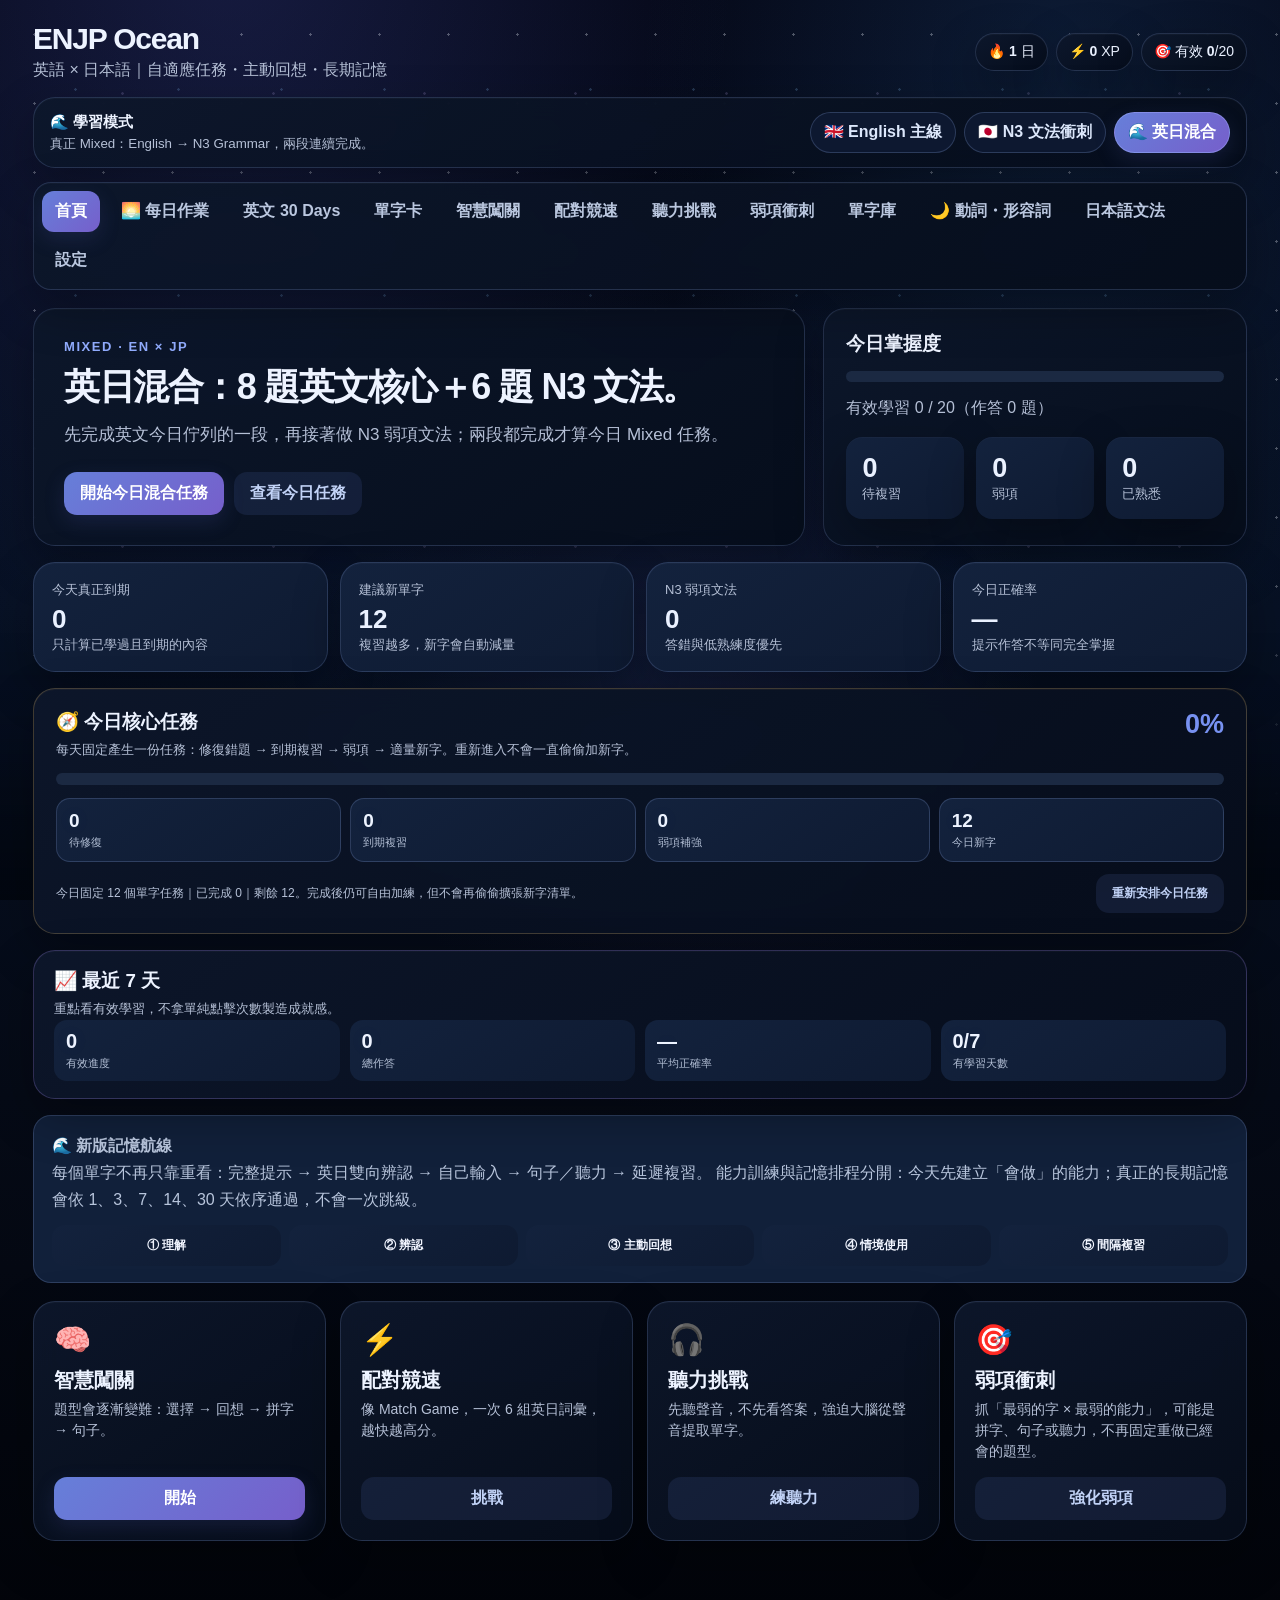
==== index.html @ a71c1445 "Verify all 240 conjugation paradigms and fix irregular readings" ====
<!DOCTYPE html>
<html lang="zh-Hant">
<head>
<meta charset="UTF-8">
<meta name="viewport" content="width=device-width,initial-scale=1">
<title>ENJP Ocean Web — Daily English × Japanese Learning</title>
<style>
:root{
  --bg:#f4f7fb;--panel:#fff;--ink:#182033;--muted:#6d7585;--line:#e5e9f1;
  --blue:#3659e3;--blue2:#eef2ff;--green:#15845f;--green2:#eaf8f2;
  --amber:#a66500;--amber2:#fff4dc;--red:#c13f55;--red2:#fff0f2;--violet:#7650d6;
  --shadow:0 18px 55px rgba(31,45,75,.08)
}
*{box-sizing:border-box}
body{margin:0;background:var(--bg);color:var(--ink);font-family:-apple-system,BlinkMacSystemFont,"Segoe UI","Noto Sans TC","Noto Sans JP",sans-serif}
button,input,select{font:inherit}
button{cursor:pointer}
#app{max-width:1250px;margin:auto;padding:22px 18px 70px}
.top{display:flex;justify-content:space-between;gap:18px;align-items:center;margin-bottom:16px}
.brand h1{margin:0;font-size:30px;letter-spacing:-.04em}
.brand p{margin:4px 0 0;color:var(--muted)}
.topstats{display:flex;gap:8px;flex-wrap:wrap}
.statpill{background:#fff;border:1px solid var(--line);border-radius:999px;padding:9px 12px;font-size:14px}
.nav{display:flex;gap:8px;flex-wrap:wrap;padding:8px;background:#fff;border:1px solid var(--line);border-radius:18px;box-shadow:var(--shadow);position:sticky;top:8px;z-index:20}
.nav button{border:0;background:transparent;border-radius:12px;padding:10px 13px;color:#465066;font-weight:650}
.nav button.active{background:var(--blue);color:#fff}
.screen{display:none;margin-top:18px}.screen.active{display:block}
.grid{display:grid;grid-template-columns:1.55fr .85fr;gap:18px}
.panel{background:var(--panel);border:1px solid var(--line);border-radius:22px;box-shadow:var(--shadow)}
.hero{padding:30px;background:linear-gradient(135deg,#ffffff 0%,#f6f8ff 100%)}
.eyebrow{font-size:13px;font-weight:800;letter-spacing:.12em;color:var(--blue);text-transform:uppercase}
.hero h2{font-size:36px;letter-spacing:-.04em;margin:9px 0 9px}
.hero p{font-size:17px;color:var(--muted);line-height:1.7;margin:0 0 22px}
.actions{display:flex;gap:10px;flex-wrap:wrap}
.btn{border:0;border-radius:13px;padding:11px 16px;font-weight:700}
.primary{background:var(--blue);color:#fff}.soft{background:var(--blue2);color:#3245a7}
.good{background:var(--green2);color:var(--green)}.warn{background:var(--amber2);color:var(--amber)}.danger{background:var(--red2);color:var(--red)}
.side{padding:22px}
.side h3{margin:0 0 14px}
.bar{height:11px;background:#edf0f5;border-radius:99px;overflow:hidden}.bar i{display:block;height:100%;background:var(--blue);width:0}
.kpis{display:grid;grid-template-columns:repeat(3,1fr);gap:12px;margin-top:18px}
.kpi{padding:16px;background:#f8f9fc;border-radius:16px}.kpi strong{display:block;font-size:27px}.kpi span{color:var(--muted);font-size:13px}
.modegrid{display:grid;grid-template-columns:repeat(4,1fr);gap:14px;margin-top:18px}
.mode{padding:20px;min-height:180px;display:flex;flex-direction:column;justify-content:space-between}
.mode .icon{font-size:30px}.mode h3{margin:10px 0 5px;font-size:20px}.mode p{color:var(--muted);line-height:1.5;margin:0;font-size:14px}
.mode button{margin-top:15px;width:100%}
.studyHead{display:flex;justify-content:space-between;gap:12px;align-items:center;margin-bottom:12px;flex-wrap:wrap}
.studyHead h2{margin:0}
.card{padding:30px}
.wordTop{display:grid;grid-template-columns:1fr 1fr;gap:18px}
.wordBox{padding:22px;border:1px solid var(--line);border-radius:18px;background:#fbfcff}
.wordEn{font-size:46px;font-weight:850;letter-spacing:-.04em}.pos{font-size:16px;color:var(--muted);margin-top:4px}
.wordJp{font-size:38px;font-weight:760;line-height:1.75}ruby rt{font-size:.43em;font-weight:550;color:#6a7488}
.cnMeaning{font-size:20px;color:#536077;margin-top:8px}
.example{margin-top:20px;padding-top:20px;border-top:1px solid var(--line)}
.exlabel{font-size:12px;color:var(--muted);font-weight:800;letter-spacing:.08em;margin-bottom:7px}
.exen{font-size:23px;font-weight:720;line-height:1.55}.exjp{font-size:22px;line-height:2;margin-top:8px}.excn{font-size:18px;color:#59667b;margin-top:8px;line-height:1.65}
.audioRow,.cardActions{display:flex;gap:9px;flex-wrap:wrap;margin-top:18px}
.progressRow{display:flex;gap:7px;align-items:center}.dot{width:10px;height:10px;border-radius:50%;background:#d9deea}.dot.on{background:var(--blue)}
.game{padding:30px;max-width:850px;margin:auto}
.gameTop{display:flex;justify-content:space-between;align-items:center;gap:12px;flex-wrap:wrap}
.badge{padding:7px 10px;border-radius:999px;background:var(--blue2);color:#394aa7;font-size:13px;font-weight:800}
.combo{font-weight:800;color:var(--violet)}
.prompt{font-size:40px;font-weight:850;letter-spacing:-.03em;margin:32px 0 10px;line-height:1.4}
.hint{color:var(--muted);margin-bottom:20px}
.options{display:grid;grid-template-columns:1fr 1fr;gap:12px}
.option{border:1px solid var(--line);background:#fff;border-radius:15px;padding:16px;text-align:left;min-height:65px;font-size:18px}
.option:hover{border-color:#aeb9e9}.option.correct{background:var(--green2);border-color:#9bd9c5;color:#0b6f4e}.option.wrong{background:var(--red2);border-color:#efbac3;color:#9d2840}
.feedback{margin-top:18px;padding:18px;border-radius:16px;background:#f7f9fc;min-height:78px;line-height:1.6}
.feedback.ok{background:var(--green2)}.feedback.bad{background:var(--red2)}
.typebox{width:100%;border:1px solid var(--line);border-radius:14px;padding:14px 16px;font-size:19px;outline:none}
.typebox:focus{border-color:#92a4ee;box-shadow:0 0 0 3px #edf0ff}
.matchWrap{padding:26px}
.matchStats{display:flex;justify-content:space-between;gap:10px;align-items:center;margin-bottom:18px;flex-wrap:wrap}
.matchGrid{display:grid;grid-template-columns:1fr 1fr;gap:12px}
.tile{min-height:70px;border:1px solid var(--line);background:#fff;border-radius:15px;padding:12px;font-size:18px;display:flex;align-items:center;justify-content:center;text-align:center}
.tile.selected{border-color:var(--blue);background:var(--blue2)}.tile.done{visibility:hidden}
.libraryTools{display:flex;gap:10px;margin-bottom:12px;flex-wrap:wrap}.libraryTools input{flex:1;min-width:240px;border:1px solid var(--line);border-radius:13px;padding:11px 14px}
.wordList{display:grid;gap:10px}
.row{padding:20px 22px;display:grid;grid-template-columns:1.05fr 1.15fr .85fr 170px;gap:16px;align-items:center}
.row .e{font-size:24px;font-weight:800}.row .j{font-size:23px;line-height:1.7;font-weight:650}.row .c{font-size:18px;color:var(--muted)}.row .lv{font-size:13px;color:var(--muted)}
.levelDots{display:flex;gap:4px;margin-top:6px}.levelDots i{width:15px;height:6px;border-radius:99px;background:#e2e6ee}.levelDots i.on{background:var(--blue)}
.settings{padding:26px;max-width:720px}.settingRow{display:flex;justify-content:space-between;gap:18px;align-items:center;padding:17px 0;border-bottom:1px solid var(--line)}.settingRow:last-child{border:0}
.settingRow label{font-weight:750}.settingRow small{display:block;color:var(--muted);margin-top:3px}select{padding:9px 12px;border:1px solid var(--line);border-radius:11px;background:white}
.toast{position:fixed;right:20px;bottom:20px;background:#20283a;color:white;padding:12px 15px;border-radius:12px;opacity:0;transform:translateY(8px);pointer-events:none;transition:.2s;z-index:50}.toast.show{opacity:1;transform:translateY(0)}
@media(max-width:1050px){.modegrid{grid-template-columns:1fr 1fr}}@media(max-width:900px){.grid,.wordTop{grid-template-columns:1fr}.row{grid-template-columns:1fr 1fr}}
@media(max-width:600px){#app{padding:14px 12px 50px}.top{align-items:flex-start;flex-direction:column}.modegrid,.options,.matchGrid{grid-template-columns:1fr}.wordEn{font-size:38px}.wordJp{font-size:31px}.prompt{font-size:31px}.row{grid-template-columns:1fr}.nav{top:4px}}
</style>

<style id="ocean-v6-theme">
:root{--ocean-deep:#0d5b78;--ocean:#258ca7;--ocean-soft:#dff5f8;--foam:#f8fdfe;--ocean-ink:#12394b}
body{color:var(--ocean-ink)!important;background:
radial-gradient(circle at 15% 5%,rgba(255,255,255,.95),transparent 28%),
linear-gradient(180deg,#d9f3f8 0%,#f9fdfe 45%,#e6f5f8 100%)!important;min-height:100vh}
body:before{content:"";position:fixed;z-index:-1;left:-10%;right:-10%;bottom:-110px;height:260px;border-radius:50% 50% 0 0;background:rgba(46,145,171,.12);animation:oceanDrift 16s ease-in-out infinite alternate}
@keyframes oceanDrift{from{transform:translateX(-1.5%) scaleX(1)}to{transform:translateX(1.5%) scaleX(1.04)}}
.panel,.hero,.wordCard,.game{background:rgba(255,255,255,.78)!important;backdrop-filter:blur(14px);border-color:rgba(25,104,132,.14)!important;box-shadow:0 16px 44px rgba(13,91,120,.08)!important}
.btn.primary,nav button.active{background:var(--ocean-deep)!important}
.btn.soft{background:rgba(236,249,251,.92)!important}
ruby rt{color:#397b90!important}
.ocean-note{margin:16px 0;padding:16px 18px;border-radius:18px;background:rgba(229,247,250,.9);border:1px solid rgba(30,119,146,.12);line-height:1.7}
.memory-path{display:grid;grid-template-columns:repeat(5,1fr);gap:8px;margin-top:12px}
.memory-path div{padding:10px 7px;border-radius:13px;background:#edf9fb;text-align:center;font-size:12px;font-weight:750}
@media(max-width:700px){.memory-path{grid-template-columns:1fr 1fr}.memory-path div:last-child{grid-column:1/-1}}
</style>

<style id="v7-spacing-fixes">
#grammarCards .panel{padding:28px 30px!important}
#grammarCards .panel h2{margin-top:12px!important}
#grammarCards .panel p{margin-top:12px!important;margin-bottom:12px!important}
.grammar-chunks{margin-top:16px;padding:16px 18px;border-radius:16px;background:rgba(232,248,251,.82);border:1px solid rgba(31,126,151,.12)}
.grammar-chunks-title{font-weight:800;margin-bottom:10px}
.grammar-chunk{padding:9px 0;border-bottom:1px dashed rgba(31,126,151,.16);line-height:1.7}
.grammar-chunk:last-child{border-bottom:0}
.grammar-chunk .jpchunk{font-size:18px;font-weight:700}
.grammar-chunk .enchunk{font-size:15px;color:var(--muted);margin-top:2px}
@media(max-width:700px){#grammarCards .panel{padding:22px 18px!important}}
</style>

<style id="v9-phrase-display">
.phrase-panel{margin-top:20px;padding:18px 20px;border:1px solid rgba(31,126,151,.16);border-radius:18px;background:rgba(236,249,251,.92)}
.phrase-title{display:flex;align-items:center;justify-content:space-between;gap:10px;font-weight:850;font-size:18px;margin-bottom:10px}
.phrase-subtitle{font-size:12px;color:var(--muted);font-weight:650}
.phrase-item{display:grid;grid-template-columns:1.05fr 1.05fr .85fr auto;gap:12px;align-items:center;padding:11px 0;border-bottom:1px dashed rgba(31,126,151,.16)}
.phrase-item:last-child{border-bottom:0}
.phrase-en{font-size:18px;font-weight:800}
.phrase-jp{font-size:17px;line-height:1.7}
.phrase-cn{font-size:14px;color:var(--muted)}
.phrase-audio{border:1px solid var(--line);background:#fff;border-radius:11px;padding:8px 10px;cursor:pointer}
@media(max-width:720px){.phrase-item{grid-template-columns:1fr}.phrase-audio{justify-self:start}}
</style>

<style id="v12-japanese-readability">
/* Japanese readability: clearer glyphs + larger furigana */
body{
  font-family:-apple-system,BlinkMacSystemFont,"Segoe UI","Noto Sans TC",
              "Noto Sans JP","Yu Gothic UI","Yu Gothic","Hiragino Kaku Gothic ProN",
              "Meiryo",sans-serif !important;
}

/* Japanese text shown inside answer choices */
#listenOptions .option,
#drillOptions .option,
#focusOptions .option{
  font-family:"Noto Sans JP","Yu Gothic UI","Yu Gothic",
              "Hiragino Kaku Gothic ProN","Meiryo",sans-serif;
  font-size:21px !important;
  line-height:1.85 !important;
  font-weight:650;
  letter-spacing:.01em;
  padding:19px 20px !important;
}

/* Furigana: intentionally larger and darker for mobile readability */
#listenOptions ruby rt,
#drillOptions ruby rt,
#focusOptions ruby rt,
.wordJp ruby rt,
.jp ruby rt,
.jpchunk ruby rt,
.phrase-jp ruby rt{
  font-size:.62em !important;
  font-weight:700 !important;
  color:#3f7184 !important;
  letter-spacing:.02em;
}

/* Give ruby enough vertical breathing room */
#listenOptions ruby,
#drillOptions ruby,
#focusOptions ruby{
  ruby-position:over;
  line-height:2 !important;
}

/* Main Japanese answer/card text */
.wordJp,
.jp,
.jpchunk,
.phrase-jp{
  font-family:"Noto Sans JP","Yu Gothic UI","Yu Gothic",
              "Hiragino Kaku Gothic ProN","Meiryo",sans-serif !important;
  font-weight:650 !important;
}

/* Slightly larger listening controls for touch + readability */
#listen .prompt{
  font-size:34px !important;
}
#listen .game{
  padding:34px !important;
}

@media(max-width:700px){
  #listenOptions .option,
  #drillOptions .option,
  #focusOptions .option{
    font-size:20px !important;
    padding:18px 17px !important;
    line-height:1.9 !important;
  }
  #listenOptions ruby rt,
  #drillOptions ruby rt,
  #focusOptions ruby rt{
    font-size:.66em !important;
  }
  #listen .game{
    padding:24px 18px !important;
  }
}
</style>

<style id="v13-card-polish">
#grammar > .panel:first-child{
  padding:28px 30px !important;
}
#grammar > .panel:first-child h2{
  margin:12px 0 10px !important;
  line-height:1.35;
}
#grammar > .panel:first-child p{
  margin:0 !important;
  line-height:1.85 !important;
}
.phrase-audio-group{
  display:flex;
  gap:7px;
  justify-content:flex-end;
  align-items:center;
  flex-wrap:wrap;
}
.phrase-audio{
  min-width:68px;
  min-height:40px;
  font-weight:750;
}
@media(max-width:720px){
  #grammar > .panel:first-child{
    padding:22px 18px !important;
  }
  .phrase-audio-group{
    justify-content:flex-start;
  }
}
</style>

<style id="v14-chapters">
.chapter-grid{display:grid;grid-template-columns:repeat(2,1fr);gap:16px}
.chapter-card{position:relative;overflow:hidden}
.chapter-card.locked{opacity:.66}
.chapter-num{font-size:12px;font-weight:850;letter-spacing:.12em;color:var(--blue)}
.chapter-title{font-size:25px;font-weight:850;margin:7px 0}
.chapter-meta{color:var(--muted);font-size:14px;line-height:1.65}
.starline{font-size:24px;letter-spacing:2px;margin:14px 0 6px}
.chapter-progress{height:10px;background:#e7edf3;border-radius:99px;overflow:hidden}
.chapter-progress i{display:block;height:100%;background:var(--blue);width:0}
.chapter-actions{display:flex;gap:9px;flex-wrap:wrap;margin-top:16px}
.lock-label{display:inline-block;padding:6px 9px;border-radius:999px;background:#f0f2f6;color:#667085;font-size:12px;font-weight:800}
.clear-label{display:inline-block;padding:6px 9px;border-radius:999px;background:#e8f7f1;color:#147457;font-size:12px;font-weight:800}
.perfect-label{display:inline-block;padding:6px 9px;border-radius:999px;background:#fff3da;color:#8b5b00;font-size:12px;font-weight:800}
.star-guide{margin-top:16px;padding:15px 17px;border-radius:16px;background:rgba(237,249,251,.92);font-size:13px;color:var(--muted);line-height:1.8}
.final-shell{margin-top:18px;padding:28px}
.final-q{font-size:34px;font-weight:850;line-height:1.45;margin:25px 0 10px}
.final-options{display:grid;grid-template-columns:1fr 1fr;gap:10px}
.final-option{border:1px solid var(--line);background:white;border-radius:15px;padding:16px;text-align:left;font-size:18px;cursor:pointer}
.final-result{margin-top:15px;padding:15px;border-radius:15px;background:#f4f8fa;line-height:1.7}
@media(max-width:820px){.chapter-grid,.final-options{grid-template-columns:1fr}.final-shell{padding:22px 18px}.final-q{font-size:29px}}
</style>

<style id="v15-chapter-spacing-fix">
/* Chapter page: keep clear breathing room between border and text */
#chapters > .panel:first-child{
  padding: 28px 30px !important;
}
#chapters > .panel:first-child h2{
  margin: 12px 0 12px !important;
  line-height: 1.35 !important;
}
#chapters > .panel:first-child p{
  margin: 0 !important;
  line-height: 1.9 !important;
}
#chapters > .panel:first-child .star-guide{
  margin-top: 18px !important;
  padding: 16px 18px !important;
  line-height: 1.9 !important;
}

/* Chapter cards */
.chapter-card{
  padding: 24px 26px !important;
}
.chapter-title{
  line-height: 1.35 !important;
  margin: 10px 0 8px !important;
}
.chapter-meta{
  line-height: 1.75 !important;
}
.starline{
  margin: 18px 0 10px !important;
}
.chapter-actions{
  margin-top: 18px !important;
}

/* Buttons/labels in chapter cards */
.chapter-actions .btn,
.chapter-actions .lock-label,
.chapter-actions .clear-label,
.chapter-actions .perfect-label{
  margin-top: 2px;
}

/* Mobile */
@media (max-width: 720px){
  #chapters > .panel:first-child{
    padding: 22px 18px !important;
  }
  #chapters > .panel:first-child .star-guide{
    padding: 14px 14px !important;
  }
  .chapter-card{
    padding: 20px 18px !important;
  }
}
</style>

<style id="v20-grammar-library">
.grammar-db-note{margin-top:16px;padding:17px 19px;border-radius:17px;background:rgba(235,248,251,.92);border:1px solid rgba(31,126,151,.13);line-height:1.75;color:var(--muted)}
.grammar-db-note b{color:var(--text);margin-right:10px}.grammar-db-note #grammarDbStats{font-weight:800;color:var(--blue)}
.grammar-toolbar{margin-top:14px;padding:12px;display:flex;gap:8px;flex-wrap:wrap;align-items:center;background:rgba(255,255,255,.68);border:1px solid var(--line);border-radius:16px}
.grammar-filter.active{background:var(--blue)!important;color:white!important}
.grammar-search{flex:1;min-width:220px;border:1px solid var(--line);border-radius:12px;padding:10px 12px;background:white}
#grammarCards .panel{padding:28px 30px!important}
.grammar-card-top{display:flex;justify-content:space-between;gap:12px;align-items:flex-start;flex-wrap:wrap}
.grammar-index{font-size:12px;color:var(--muted);font-weight:750}
@media(max-width:700px){.grammar-toolbar{align-items:stretch}.grammar-search{width:100%;flex-basis:100%}#grammarCards .panel{padding:22px 18px!important}}
</style>

<style id="v21-adaptive-learning">
.track-switcher{margin:0 0 14px;padding:14px 16px;display:flex;justify-content:space-between;align-items:center;gap:14px;flex-wrap:wrap}
.track-copy b{font-size:15px}.track-copy small{display:block;color:var(--muted);margin-top:3px}
.track-buttons,.chapter-toolbar{display:flex;gap:8px;flex-wrap:wrap}
.track-btn,.chapter-filter{border:1px solid var(--line);background:#fff;border-radius:999px;padding:9px 13px;font-weight:800;color:#496071}
.track-btn.active,.chapter-filter.active{background:var(--ocean-deep)!important;color:#fff;border-color:transparent}
.daily-plan-grid{display:grid;grid-template-columns:repeat(4,1fr);gap:12px;margin:16px 0}
.plan-card{padding:17px 18px}.plan-card strong{font-size:26px;display:block;margin-top:5px}.plan-card span{font-size:13px;color:var(--muted)}
.chapter-toolbar-wrap{margin-bottom:16px;padding:16px 18px}.chapter-toolbar{margin-top:10px}.chapter-filter-summary{font-size:13px;color:var(--muted);margin-top:10px}
.chapter-group-badge{display:inline-block;margin-left:7px;padding:4px 8px;border-radius:999px;background:#eef8fa;color:#2d6f84;font-size:11px;font-weight:800;vertical-align:middle}
.card-concealed .recall-answer{filter:none;opacity:1;pointer-events:auto;user-select:auto}
.recall-tip{margin:0 0 14px;padding:12px 14px;border-radius:14px;background:#eef8fa;color:#356b7c;font-size:14px;line-height:1.6}
.cardActions .rating-btn{display:inline-block}
#cardReveal{display:none!important}
.grammar-sprint{margin-top:14px;padding:20px 22px}.grammar-sprint h3{margin:0 0 7px}.grammar-sprint p{margin:0;color:var(--muted);line-height:1.7}
.grammar-quiz{margin-top:14px;padding:26px;max-width:900px}.grammar-quiz .prompt{font-size:30px;margin:22px 0 8px}
.grammar-quiz-options{display:grid;grid-template-columns:1fr 1fr;gap:10px}.grammar-quiz-option{border:1px solid var(--line);background:#fff;border-radius:14px;padding:15px;text-align:left;font-size:17px}
.grammar-quiz-option.correct{background:var(--green2);border-color:#9bd9c5}.grammar-quiz-option.wrong{background:var(--red2);border-color:#efbac3}
.selftest-ok{color:var(--green)!important}.selftest-warn{color:var(--amber)!important}.selftest-bad{color:var(--red)!important}
@media(max-width:900px){.daily-plan-grid{grid-template-columns:1fr 1fr}}
@media(max-width:620px){.daily-plan-grid{grid-template-columns:1fr}.track-buttons{width:100%}.track-btn{flex:1}.grammar-quiz-options{grid-template-columns:1fr}}
</style>

<style id="v23-match-scope">
.match-scope-bar{display:flex;gap:10px;align-items:center;flex-wrap:wrap;margin:0 0 16px;padding:14px 16px;border:1px solid rgba(31,126,151,.15);border-radius:16px;background:rgba(236,249,251,.78)}
.match-scope-bar label{font-weight:800}
.match-scope-bar select{min-width:280px;max-width:100%;padding:10px 12px;border:1px solid var(--line);border-radius:12px;background:#fff}
.practice-scope-bar{display:flex;gap:10px;align-items:center;flex-wrap:wrap;margin:0 0 16px;padding:14px 16px;border:1px solid rgba(31,126,151,.15);border-radius:16px;background:rgba(236,249,251,.78)}
.practice-scope-bar label{font-weight:800}
.practice-scope-bar select{min-width:300px;max-width:100%;padding:10px 12px;border:1px solid var(--line);border-radius:12px;background:#fff}
.practice-scope-info{font-size:13px;color:var(--muted);line-height:1.6;flex:1;min-width:220px}
.practice-scope-badge{font-weight:800}
.match-scope-info{color:var(--muted);font-size:13px;line-height:1.6}
@media(max-width:700px){.match-scope-bar,.practice-scope-bar{align-items:stretch}.match-scope-bar select,.practice-scope-bar select{width:100%;min-width:0}.match-scope-info,.practice-scope-info{width:100%}}
</style>

<style id="v26-multimode-mastery">
.card-scope-bar{display:flex;gap:10px;align-items:center;flex-wrap:wrap;margin:0 0 14px;padding:14px 16px;border:1px solid rgba(31,126,151,.15);border-radius:16px;background:rgba(236,249,251,.78)}
.card-scope-bar label{font-weight:800}.card-scope-bar select{min-width:300px;max-width:100%;padding:10px 12px;border:1px solid var(--line);border-radius:12px;background:#fff}.card-scope-info{font-size:13px;color:var(--muted);line-height:1.6}
.mastery-overview{margin:0 0 18px;padding:17px 18px;border:1px solid rgba(31,126,151,.14);border-radius:18px;background:rgba(248,253,254,.9)}
.mastery-head{display:flex;justify-content:space-between;gap:12px;align-items:flex-start;flex-wrap:wrap}.mastery-title{font-weight:850}.mastery-pct{font-size:24px;font-weight:900;color:var(--ocean-deep)}
.mastery-bar{height:12px;background:#e6edf0;border-radius:99px;overflow:hidden;margin:10px 0 12px}.mastery-bar i{display:block;height:100%;width:0;background:linear-gradient(90deg,var(--ocean),var(--ocean-deep));border-radius:99px;transition:width .25s ease}
.mastery-skills{display:grid;grid-template-columns:repeat(3,minmax(0,1fr));gap:8px}.mastery-skill{padding:9px 10px;border:1px solid var(--line);border-radius:12px;background:#fff;min-width:0}.mastery-skill b{display:flex;justify-content:space-between;gap:8px;font-size:12px}.mastery-skill small{display:block;color:var(--muted);margin-top:4px}.skill-mini{height:5px;border-radius:99px;background:#edf1f3;overflow:hidden;margin-top:6px}.skill-mini i{display:block;height:100%;background:var(--ocean);border-radius:99px}
.mastery-next{margin-top:10px;color:var(--muted);font-size:13px;line-height:1.6}.mastery-legend{margin-top:8px;font-size:12px;color:var(--muted)}
.library-mastery{min-width:150px}.library-progress{height:8px;border-radius:99px;background:#e5ebee;overflow:hidden;margin:6px 0}.library-progress i{display:block;height:100%;background:var(--ocean-deep)}
@media(max-width:760px){.mastery-skills{grid-template-columns:1fr 1fr}.card-scope-bar{align-items:stretch}.card-scope-bar select{width:100%;min-width:0}.card-scope-info{width:100%}}
@media(max-width:460px){.mastery-skills{grid-template-columns:1fr}}
.scope-mastery-overview{margin:0 0 14px;padding:15px 18px;border:1px solid rgba(31,126,151,.14);border-radius:18px;background:rgba(242,250,252,.88)}
.scope-mastery-head{display:flex;justify-content:space-between;gap:12px;align-items:center;flex-wrap:wrap}.scope-mastery-head b{font-size:15px}.scope-mastery-head strong{font-size:22px;color:var(--ocean-deep)}
.scope-mastery-meta{margin-top:8px;color:var(--muted);font-size:13px;line-height:1.65}
</style>

<style id="v28-professional-mastery">
/* V28 base — upgraded by V29 */
.mastery-overview.v28{padding:20px 20px 18px}
.mastery-dual{display:grid;grid-template-columns:1fr 1fr;gap:12px;margin-bottom:14px}
.mastery-metric{padding:14px 15px;border:1px solid var(--line);border-radius:15px;background:#fff;min-width:0}
.mastery-metric-head{display:flex;justify-content:space-between;gap:10px;align-items:baseline;flex-wrap:wrap}
.mastery-metric-head b{font-size:14px}.mastery-metric-head strong{font-size:24px;color:var(--ocean-deep)}
.mastery-metric small{display:block;color:var(--muted);line-height:1.55;margin-top:6px}
.training-bar,.retention-bar{height:10px;background:#e8eef0;border-radius:99px;overflow:hidden;margin-top:9px}
.training-bar i,.retention-bar i{display:block;height:100%;border-radius:99px;background:var(--ocean);transition:width .25s ease}
.retention-bar i{background:var(--ocean-deep)}
.memory-strip{display:flex;gap:8px;flex-wrap:wrap;margin:11px 0 14px}
.memory-step{padding:7px 10px;border:1px solid var(--line);border-radius:999px;background:#fff;font-size:12px;color:var(--muted);font-weight:750}
.memory-step.done{background:var(--green2);color:var(--green);border-color:#b8dfd0}.memory-step.next{background:var(--blue2);color:#3154a6;border-color:#cad5fb}
.mastery-skills{grid-template-columns:repeat(2,minmax(0,1fr));gap:10px}
.mastery-skill{padding:13px 14px;border-radius:15px}.mastery-skill b{font-size:13px;align-items:center}.mastery-skill .skill-pct{font-size:16px;color:var(--ocean-deep)}
.skill-steps{display:grid;grid-template-columns:repeat(3,1fr);gap:5px;margin-top:9px}
.skill-step{padding:6px 4px;border-radius:9px;background:#f1f4f5;color:#89929e;text-align:center;font-size:10px;line-height:1.25;min-width:0}
.skill-step.done{background:#e8f7f1;color:#147457;font-weight:800}.skill-step.next{background:#eef6ff;color:#3659a8;font-weight:800}
.skill-status{margin-top:8px;color:var(--muted);font-size:11px;line-height:1.5}.skill-status.today{color:var(--green);font-weight:750}
.mastery-guide{margin:12px 0 0;padding:11px 13px;border-radius:13px;background:rgba(236,249,251,.8);color:var(--muted);font-size:12px;line-height:1.65}
.aux-skill-note{margin-top:10px;padding:9px 11px;border:1px dashed rgba(31,126,151,.22);border-radius:12px;color:var(--muted);font-size:12px;line-height:1.55}
.chapter-status-row{display:flex;gap:7px;flex-wrap:wrap;margin-top:10px}.chapter-status-pill{font-size:11px;font-weight:800;padding:6px 8px;border-radius:999px;background:#f2f5f6;color:#61707b}.chapter-status-pill.on{background:#e8f7f1;color:#147457}
.scope-mastery-meta b{color:var(--ocean-ink)}
.progress-io{display:flex;gap:8px;flex-wrap:wrap;justify-content:flex-end}.progress-io .btn{min-width:104px}
#progressImport{display:none}
@media(max-width:760px){.mastery-dual{grid-template-columns:1fr}.mastery-skills{grid-template-columns:1fr}.progress-io{justify-content:flex-start;width:100%}}
</style>

<style id="v30-adaptive-quality">
/* V29: calmer UI, fixed daily queue, sequential memory, content-quality guard */
.today-mission{margin-top:16px;padding:20px 22px}.mission-head{display:flex;justify-content:space-between;gap:14px;align-items:flex-start;flex-wrap:wrap}.mission-head h3{margin:0 0 4px}.mission-head p{margin:0;color:var(--muted);font-size:13px;line-height:1.65}.mission-pct{font-size:27px;font-weight:900;color:var(--ocean-deep)}
.mission-bar{height:12px;background:#e6eef1;border-radius:99px;overflow:hidden;margin:13px 0}.mission-bar i{display:block;height:100%;width:0;border-radius:99px;background:var(--ocean-deep);transition:width .25s ease}
.mission-grid{display:grid;grid-template-columns:repeat(4,minmax(0,1fr));gap:9px}.mission-chip{padding:11px 12px;border:1px solid var(--line);border-radius:14px;background:#fff;min-width:0}.mission-chip b{display:block;font-size:19px}.mission-chip span{font-size:11px;color:var(--muted)}
.mission-foot{display:flex;justify-content:space-between;gap:10px;align-items:center;flex-wrap:wrap;margin-top:12px;color:var(--muted);font-size:12px}
.week-card{margin-top:16px;padding:17px 20px}.week-grid{display:grid;grid-template-columns:repeat(4,minmax(0,1fr));gap:10px}.week-stat{padding:10px 12px;border-radius:13px;background:#f7fafb}.week-stat strong{display:block;font-size:20px}.week-stat span{font-size:11px;color:var(--muted)}
.mastery-simple{display:flex;justify-content:space-between;gap:12px;align-items:center;flex-wrap:wrap;padding:13px 14px;margin:12px 0;border:1px solid var(--line);border-radius:15px;background:#fff}.mastery-simple-main strong{font-size:28px;color:var(--ocean-deep)}.mastery-simple-main span{display:block;color:var(--muted);font-size:12px;margin-top:3px}.mastery-simple-next{font-size:12px;color:var(--muted);max-width:520px;line-height:1.6}
#cardMastery:not(.details-open) .mastery-dual,#cardMastery:not(.details-open) .memory-strip,#cardMastery:not(.details-open) .mastery-skills,#cardMastery:not(.details-open) .aux-skill-note,#cardMastery:not(.details-open) .mastery-guide{display:none!important}
.mastery-toggle{border:1px solid var(--line);background:#fff;border-radius:11px;padding:8px 11px;font-weight:750;color:#38586a}
.example-quality{display:inline-flex;gap:6px;align-items:center;margin:0 0 10px;padding:6px 9px;border-radius:999px;font-size:11px;font-weight:800;background:#eef8f9;color:#22687c}.example-quality.template{background:#fff5df;color:#8a5c08}
.context-chunk{padding:14px 16px;border-radius:15px;background:#f7fbfc;border:1px solid var(--line);line-height:1.7}.context-chunk b{color:var(--ocean-deep)}
.final-typed{display:none;margin-top:12px}.final-typed.show{display:block}.final-typed .typebox{margin-bottom:8px}
.mixed-banner{margin-top:12px;padding:11px 13px;border-radius:13px;background:#edf8fa;color:#315f70;font-size:12px;line-height:1.6}
.memory-step.done{background:#e8f7f1;color:#147457}.memory-step.next{background:#eef6ff;color:#3659a8}.memory-step.locked{opacity:.62}
.quality-note{font-size:11px;color:var(--muted);line-height:1.55;margin-top:8px}
@media(max-width:820px){.mission-grid,.week-grid{grid-template-columns:1fr 1fr}}
@media(max-width:520px){.mission-grid,.week-grid{grid-template-columns:1fr}.mastery-simple{align-items:flex-start}.mission-pct{font-size:24px}}
</style>


<style id="v30-dictionary-precision">
.confusion-note{margin:14px 0 2px;padding:14px 16px;border:1px solid rgba(31,126,151,.18);border-radius:15px;background:rgba(240,249,252,.88);line-height:1.72;color:var(--muted);font-size:14px}
.confusion-note b{color:var(--text)}
.confusion-note .contrast-title{font-weight:900;color:var(--blue);margin-bottom:4px}
.sense-cue{display:inline-flex;align-items:center;gap:5px;margin-left:6px;padding:3px 8px;border-radius:999px;background:rgba(38,116,164,.08);color:var(--blue);font-size:12px;font-weight:800}
.feedback .contrast-inline{display:block;margin-top:10px;padding-top:9px;border-top:1px solid rgba(31,126,151,.12);color:var(--muted);font-size:13px;line-height:1.65}
@media(max-width:700px){.confusion-note{padding:12px 13px}.sense-cue{margin-left:0;margin-top:5px}}
</style>

<style id="v31-kk-phonetics">
.kk-phonetic{margin-top:5px;color:#527080;font-size:14px;font-weight:750;letter-spacing:.015em;line-height:1.45}
.kk-phonetic:empty{display:none}
.kk-inline{display:inline-block;margin-left:7px;color:#527080;font-size:.92em;font-weight:750;white-space:nowrap}
.kk-library{margin-top:3px;font-size:12.5px}
.kk-answer-line{margin-top:4px;color:#527080;font-size:13px;font-weight:700}
@media(max-width:700px){.kk-phonetic{font-size:13px}.kk-inline{display:block;margin:3px 0 0;font-size:.88em;white-space:normal}}
</style>

<style id="v33-allchapter-precision">
.chapter-lexicon-guide{display:none;margin:14px 0 16px;padding:18px 20px;border:1px solid rgba(31,126,151,.18);border-radius:18px;background:rgba(246,251,252,.96)}
.chapter-lexicon-guide.show{display:block}.chapter-lexicon-guide h3{margin:0;color:var(--ocean-deep)}.chapter-guide-head{display:flex;align-items:flex-start;justify-content:space-between;gap:12px}.chapter-guide-toggle{border:1px solid var(--line);background:white;border-radius:11px;padding:7px 10px;color:var(--blue);font-weight:800;cursor:pointer}.chapter-guide-intro{margin:7px 0 14px;color:var(--muted);font-size:13px;line-height:1.68}.chapter-guide-grid{display:grid;grid-template-columns:repeat(2,minmax(0,1fr));gap:10px}.chapter-guide-group{padding:13px 14px;border:1px solid var(--line);border-radius:14px;background:rgba(255,255,255,.8);min-width:0}.chapter-guide-group>b{display:block;color:var(--ocean-deep);margin-bottom:7px}.chapter-guide-group div{font-size:13px;line-height:1.72;color:var(--muted)}.chapter-guide-group strong{color:var(--text)}.chapter-lexicon-guide.collapsed .chapter-guide-intro,.chapter-lexicon-guide.collapsed .chapter-guide-grid{display:none}.chapter-guide-source{margin-top:11px;color:var(--muted);font-size:12px;line-height:1.55}.chapter-guide-source b{color:var(--blue)}
@media(max-width:760px){.chapter-guide-grid{grid-template-columns:1fr}.chapter-lexicon-guide{padding:15px 14px}.chapter-guide-head{align-items:center}.chapter-guide-toggle{min-height:40px}}
</style>

<style id="web-daily-mission">
.daily-course-hero{padding:24px 26px;margin-bottom:16px;background:linear-gradient(135deg,rgba(239,250,252,.96),rgba(255,255,255,.94));border:1px solid var(--line);border-radius:22px}
.daily-course-top{display:flex;justify-content:space-between;gap:18px;align-items:flex-start;flex-wrap:wrap}
.daily-course-top h2{margin:7px 0 6px}.daily-course-meta{color:var(--muted);line-height:1.7}
.daily-big-pct{font-size:30px;font-weight:900;color:var(--blue)}
.daily-progress{height:12px;border-radius:999px;background:rgba(29,91,111,.10);overflow:hidden;margin-top:14px}
.daily-progress>i{display:block;height:100%;width:0;background:linear-gradient(90deg,var(--blue),#66aebd);border-radius:inherit;transition:width .25s ease}
.daily-steps{display:grid;grid-template-columns:repeat(5,minmax(0,1fr));gap:9px;margin:16px 0}
.daily-step{min-height:58px;border:1px solid var(--line);border-radius:15px;background:rgba(255,255,255,.78);padding:10px 9px;color:var(--muted);font-weight:800;cursor:pointer}
.daily-step.active{border-color:rgba(31,126,151,.45);background:rgba(224,245,249,.92);color:var(--text)}
.daily-step.done::after{content:" ✓";color:#187c61}.daily-step small{display:block;font-weight:650;margin-top:3px}
.daily-work{padding:24px 26px}
.daily-section-head{display:flex;justify-content:space-between;gap:12px;align-items:flex-start;flex-wrap:wrap;margin-bottom:18px}
.daily-section-head h3{margin:0 0 5px}.daily-section-head p{margin:0;color:var(--muted);line-height:1.65}
.daily-count-badge{padding:7px 11px;border-radius:999px;background:rgba(31,126,151,.09);color:var(--blue);font-weight:850;font-size:13px}
.daily-word-grid{display:grid;grid-template-columns:repeat(2,minmax(0,1fr));gap:14px}
.daily-word{border:1px solid var(--line);border-radius:17px;padding:18px 20px;background:rgba(255,255,255,.82);min-width:0}
.daily-word-top{display:flex;justify-content:space-between;gap:10px;align-items:flex-start}
.daily-en{font-size:26px;font-weight:900;overflow-wrap:anywhere;line-height:1.2}
.daily-kk{font-size:15px;color:var(--blue);margin-top:4px;line-height:1.5}
.daily-pos{font-size:14px;color:var(--muted);font-weight:750}
.daily-jp{font-size:24px;font-weight:850;margin-top:12px;line-height:1.65}
.daily-cn{color:var(--muted);margin-top:5px;font-size:18px;line-height:1.65}
.daily-chunk{margin-top:12px;padding-top:12px;border-top:1px dashed var(--line);font-size:15px;line-height:1.75}
.daily-chunk-row{display:grid;grid-template-columns:minmax(0,1fr) auto;gap:10px;align-items:center;padding:8px 0}
.daily-chunk-main b{display:block;color:var(--blue);font-size:17px;margin-bottom:2px}.daily-chunk-main span{display:block}
.daily-chunk-cn{font-size:14px;color:var(--muted)}
.daily-chunk-audio{display:flex;gap:7px;flex-wrap:wrap;justify-content:flex-end}.daily-chunk-audio .btn{min-height:36px;padding:7px 10px;font-size:13px}
.daily-pagebar{display:flex;gap:8px;justify-content:center;flex-wrap:wrap;margin:18px 0 4px}.daily-pagebar button.active{background:var(--blue);color:#fff}
.daily-action-row{display:flex;justify-content:space-between;gap:10px;align-items:center;flex-wrap:wrap;margin-top:18px}.daily-action-row .btn{min-height:44px}
.daily-grammar-grid{display:grid;gap:12px}.daily-grammar-card{border:1px solid var(--line);border-radius:18px;padding:18px;background:rgba(255,255,255,.82)}
.daily-grammar-card h4{margin:0 0 8px;font-size:19px}.daily-grammar-card .tag{font-size:11px;font-weight:900;color:var(--blue);letter-spacing:.05em}
.daily-rule{line-height:1.75}.daily-example{margin-top:10px;padding:11px 13px;border-radius:13px;background:rgba(238,248,250,.76);line-height:1.75}
.daily-listen-grid{display:grid;grid-template-columns:1fr 1fr;gap:13px}.daily-listen-q{border:1px solid var(--line);border-radius:18px;padding:16px;background:rgba(255,255,255,.82)}
.daily-listen-q h4{margin:0 0 9px}.daily-listen-play{width:100%;min-height:48px;margin-bottom:10px}
.daily-options{display:grid;gap:8px}.daily-options button{width:100%;text-align:left;border:1px solid var(--line);border-radius:12px;padding:10px 12px;background:white;cursor:pointer;line-height:1.5}
.daily-options button.correct{border-color:#3b9b7d;background:#eef9f5}.daily-options button.wrong{border-color:#c97070;background:#fff2f2}
.daily-feedback{font-size:13px;font-weight:750;margin-top:8px;min-height:20px}
.daily-reading{font-size:16px;line-height:1.9;padding:18px;border:1px solid var(--line);border-radius:18px;background:rgba(255,255,255,.83)}
.daily-final-list{display:grid;gap:13px}.daily-final-q{border:1px solid var(--line);border-radius:16px;padding:16px}
.daily-final-q>strong{display:block;margin-bottom:9px}.daily-score{font-size:24px;font-weight:900;color:var(--blue)}
.daily-complete{padding:18px;border-radius:18px;background:rgba(231,248,241,.9);border:1px solid rgba(46,139,105,.20);line-height:1.7}
@media(max-width:760px){
  .daily-steps{grid-template-columns:1fr 1fr}.daily-word-grid,.daily-listen-grid{grid-template-columns:1fr}
  .daily-work,.daily-course-hero{padding:20px 17px}.daily-en{font-size:23px}.daily-jp{font-size:21px}
  .daily-cn{font-size:16px}.daily-kk{font-size:14px}.daily-chunk{font-size:14px}.daily-chunk-row{grid-template-columns:1fr}.daily-chunk-audio{justify-content:flex-start}
}
@media(max-width:420px){.daily-steps{grid-template-columns:1fr}.daily-step{text-align:left}}
</style>

<style id="v-starfield-theme">
/* ENJP Ocean — Midnight Nebula palette v2 */
:root{
  --bg:#03050c !important;
  --panel:#0a1121 !important;
  --text:#edf3ff !important;
  --ink:#edf3ff !important;
  --muted:#a7b3cc !important;
  --line:rgba(126,153,207,.24) !important;
  --blue:#8dacff !important;
  --blue2:rgba(91,125,218,.20) !important;
  --green:#72d8b4 !important;
  --green2:rgba(48,157,121,.18) !important;
  --amber:#f4c97d !important;
  --amber2:rgba(198,145,58,.18) !important;
  --red:#ff95a5 !important;
  --red2:rgba(198,78,101,.18) !important;
  --violet:#b9a7ff !important;
  --ocean-deep:#7898ff !important;
  --ocean:#76d2ff !important;
  --ocean-soft:rgba(93,128,223,.18) !important;
  --foam:#0a1121 !important;
  --ocean-ink:#edf3ff !important;
  --shadow:0 16px 48px rgba(0,0,0,.34) !important;
}
html{background:#02040a !important}
body{
  color:var(--text) !important;
  min-height:100vh;
  position:relative;
  background:
    radial-gradient(circle at 14% 7%,rgba(78,91,198,.19),transparent 28%),
    radial-gradient(circle at 86% 11%,rgba(36,133,188,.12),transparent 25%),
    radial-gradient(circle at 68% 80%,rgba(113,70,178,.10),transparent 31%),
    linear-gradient(180deg,#03050c 0%,#071021 48%,#02040a 100%) !important;
}
body::before{
  content:"" !important;
  position:fixed !important;
  inset:0 !important;
  z-index:0 !important;
  pointer-events:none !important;
  height:auto !important;
  border-radius:0 !important;
  opacity:.43 !important;
  background:
    radial-gradient(circle,rgba(236,245,255,.88) 0 1px,transparent 1.35px) 0 0/58px 58px,
    radial-gradient(circle,rgba(132,184,240,.62) 0 1px,transparent 1.45px) 21px 31px/91px 91px,
    radial-gradient(circle,rgba(188,170,233,.50) 0 1.1px,transparent 1.6px) 42px 13px/131px 131px !important;
  animation:enjpStarDrift 54s linear infinite !important;
}
body::after{
  content:"";
  position:fixed;
  inset:0;
  z-index:0;
  pointer-events:none;
  background:
    radial-gradient(circle at 24% 20%,rgba(96,117,218,.075),transparent 20%),
    radial-gradient(circle at 79% 66%,rgba(54,155,202,.06),transparent 24%);
}
@keyframes enjpStarDrift{
  from{background-position:0 0,21px 31px,42px 13px}
  to{background-position:58px 116px,112px 122px,173px 144px}
}
#app{position:relative;z-index:1}

/* Surface hierarchy */
.panel,.hero,.wordCard,.game,.daily-course-hero,.daily-work,.daily-word,
.daily-grammar-card,.daily-listen-q,.daily-reading,.daily-final-q,.phrase-panel,
.wordBox,.kpi,.mode,.feedback,.option,.tile,.statpill,.nav,.track-switcher,
.chapter-card,.final-shell,.settings,.today-mission,.week-card{
  background:rgba(8,16,32,.91) !important;
  color:var(--text) !important;
  border-color:var(--line) !important;
  box-shadow:0 16px 44px rgba(0,0,0,.26) !important;
  backdrop-filter:blur(13px);
}
.hero{
  background:linear-gradient(135deg,rgba(17,29,57,.96),rgba(7,13,28,.95)) !important;
}
.daily-word,.daily-grammar-card,.daily-listen-q,.daily-reading,.daily-final-q{
  background:rgba(13,24,46,.94) !important;
}

/* Kill remaining bright legacy cards */
.mission-chip,.week-stat,.mastery-simple,.mastery-metric,.mastery-skill,
.scope-mastery-overview,.card-scope-bar,.chapter-lexicon-guide,.chapter-guide-group,
.context-chunk,.recall-tip,.grammar-quiz-option,.memory-path div,.skill-step,
.chapter-toolbar-wrap,.mastery-overview,.library-item,.plan-card{
  background:rgba(14,25,47,.94) !important;
  color:var(--text) !important;
  border-color:rgba(126,153,207,.22) !important;
}
.scope-mastery-overview,.card-scope-bar,.chapter-lexicon-guide,.mastery-overview{
  background:linear-gradient(145deg,rgba(16,29,55,.96),rgba(10,19,38,.96)) !important;
}
.chapter-guide-group{
  background:rgba(18,31,56,.92) !important;
}
.daily-course-hero{
  background:linear-gradient(135deg,rgba(16,28,53,.97),rgba(8,16,33,.96)) !important;
}
.daily-step{
  background:rgba(15,27,49,.94) !important;
  color:#aebbd4 !important;
  border-color:rgba(124,151,207,.23) !important;
}
.daily-step.active{
  background:linear-gradient(135deg,rgba(84,111,201,.34),rgba(57,83,164,.28)) !important;
  color:#f2f6ff !important;
  border-color:rgba(126,161,238,.45) !important;
}
.daily-step.done::after{color:#76dcb8 !important}

/* Controls */
.daily-options button,.option,.tile,.typebox,input,select,.chapter-guide-toggle,
.mastery-toggle,.track-btn,.chapter-filter{
  background:#0b1428 !important;
  color:#eaf1ff !important;
  border-color:rgba(126,153,207,.28) !important;
  box-shadow:none !important;
}
select{color-scheme:dark}
select option{background:#091225 !important;color:#eef4ff !important}
.chapter-guide-toggle,.mastery-toggle{
  color:#a9c2ff !important;
}
.nav button{color:#bac7df !important}
.nav button:hover,.btn.soft:hover,.track-btn:hover,.chapter-guide-toggle:hover,.mastery-toggle:hover{
  background:rgba(76,106,188,.25) !important;
}
.nav button.active,.btn.primary,.track-btn.active,.chapter-filter.active{
  background:linear-gradient(135deg,#647fdf,#4564be) !important;
  color:#fff !important;
  border-color:rgba(137,166,235,.45) !important;
}
.btn.soft,.daily-step,.badge,.memory-step,.chapter-status-pill{
  background:rgba(69,96,171,.18) !important;
  color:#c1d2f6 !important;
  border-color:rgba(126,153,207,.24) !important;
}

/* Text contrast */
h1,h2,h3,h4,h5,h6,.wordEn,.wordJp,.daily-en,.daily-jp,.prompt,.chapter-title,
.final-q,.daily-grammar-card h4,.daily-listen-q h4,.daily-final-q>strong,
.mission-chip b,.week-stat strong,.mastery-title,.mastery-metric-head b,
.chapter-guide-group strong,.chapter-guide-group>b,.scope-mastery-head b{
  color:#edf3ff !important;
}
.cnMeaning,.daily-cn,.daily-chunk-cn,.phrase-cn,.hint,.small,.lv,.brand p,.mode p,
.chapter-meta,.settingRow small,.mission-chip span,.week-stat span,.mastery-simple-main span,
.mastery-simple-next,.mastery-metric small,.mastery-legend,.scope-mastery-meta,
.card-scope-info,.chapter-guide-intro,.chapter-guide-group div,.chapter-guide-source,
.chapter-filter-summary{
  color:#a7b3cc !important;
}
.eyebrow,.daily-kk,.daily-count-badge,.daily-chunk-main b,.chapter-num,.daily-score,
.scope-mastery-head strong,.mastery-simple-main strong,.mastery-metric-head strong,
.chapter-lexicon-guide h3,.chapter-guide-group>b,.chapter-guide-source b{
  color:#89a9ff !important;
}
ruby rt{color:#79c9ef !important}

/* Progress tracks: darker, never white */
.bar,.daily-progress,.chapter-progress,.training-bar,.retention-bar,.mastery-bar,
.skill-mini,.library-progress,.mission-bar{
  background:rgba(86,105,143,.20) !important;
  border-color:rgba(126,153,207,.10) !important;
}
.bar i,.daily-progress>i,.chapter-progress i,.training-bar i,.mastery-bar i,
.skill-mini i,.library-progress i,.mission-bar i{
  background:linear-gradient(90deg,#6688ea,#65c8ee) !important;
}
.retention-bar i{background:linear-gradient(90deg,#7d6ee4,#9da5ff) !important}

/* Secondary info surfaces */
.daily-chunk,.daily-example,.grammar-chunks,.ocean-note,.star-guide,.daily-complete,
.mastery-guide,.aux-skill-note,.confusion-note,.example{
  background:rgba(17,31,57,.82) !important;
  color:var(--text) !important;
  border-color:rgba(126,153,207,.18) !important;
}
.phrase-panel{background:rgba(15,29,55,.90) !important}
.memory-step.done,.chapter-status-pill.on{
  background:rgba(48,157,121,.18) !important;
  color:#82dfbd !important;
  border-color:rgba(86,194,154,.25) !important;
}
.memory-step.next{
  background:rgba(83,112,202,.22) !important;
  color:#bcd0ff !important;
}
.example-quality{
  background:rgba(54,117,145,.22) !important;
  color:#9eddf0 !important;
}
.example-quality.template{
  background:rgba(181,126,37,.20) !important;
  color:#f0c978 !important;
}
.chapter-group-badge{
  background:rgba(74,112,181,.20) !important;
  color:#9fc6ff !important;
}

/* Daily vocabulary audio alignment */
.daily-word-top{align-items:flex-start !important}
.daily-word-audio{
  display:flex;
  gap:8px;
  align-items:center;
  justify-content:flex-end;
  flex-wrap:nowrap;
  flex:0 0 auto;
}
.daily-word-audio .btn{
  min-width:62px;
  min-height:42px;
  padding:8px 11px;
  white-space:nowrap;
}
.daily-chunk{border-top-color:rgba(126,153,207,.18) !important}
.toast{background:#101a30 !important;border:1px solid var(--line) !important}

/* Correct / wrong states keep meaning without becoming neon */
.grammar-quiz-option.correct,.option.correct{
  background:rgba(43,135,104,.24) !important;
  border-color:rgba(91,200,158,.42) !important;
}
.grammar-quiz-option.wrong,.option.wrong{
  background:rgba(165,61,82,.22) !important;
  border-color:rgba(226,105,128,.38) !important;
}

/* Mobile */
@media(max-width:520px){
  .daily-word-top{gap:8px}
  .daily-word-audio{gap:6px}
  .daily-word-audio .btn{min-width:56px;padding:7px 9px;font-size:13px}
}

/* ===== Full-site dark audit v3 =====
   Covers every legacy light surface and every secondary-description field. */
:root{
  --muted:#b3bfd5 !important;
}

/* Every legacy light/white surface found in the full stylesheet audit */
.statpill,.nav,.kpi,.wordBox,.option,.feedback,.tile,.phrase-audio,
.lock-label,.clear-label,.perfect-label,.final-result,.grammar-db-note,.grammar-toolbar,
.track-btn,.chapter-filter,.match-scope-bar,.practice-scope-bar,.card-scope-bar,
.mastery-overview,.mastery-skill,.scope-mastery-overview,.mastery-metric,.memory-step,
.skill-step,.chapter-status-pill,.mission-chip,.week-stat,.mastery-simple,.mastery-toggle,
.example-quality,.context-chunk,.mixed-banner,.confusion-note,.chapter-lexicon-guide,
.chapter-guide-toggle,.chapter-guide-group,.daily-step,.daily-word,.daily-grammar-card,
.daily-listen-q,.daily-reading,.daily-complete,.daily-example,.recall-tip,.ocean-note,
.grammar-chunks,.phrase-panel,.star-guide,.mastery-guide,.aux-skill-note,.plan-card,
.chapter-toolbar-wrap,.library-item,.final-result,.feedback,.scope-mastery-overview{
  background:#0f1b33 !important;
  color:#eaf1ff !important;
  border-color:rgba(130,157,211,.25) !important;
}

/* Larger grouping bars / instruction containers */
.match-scope-bar,.practice-scope-bar,.card-scope-bar,.grammar-toolbar,
.scope-mastery-overview,.mastery-overview,.chapter-lexicon-guide,.chapter-toolbar-wrap{
  background:linear-gradient(145deg,#101d37,#0a1429) !important;
}

/* Nested cards need a second level, not white */
.mission-chip,.week-stat,.kpi,.wordBox,.mastery-simple,.mastery-metric,.mastery-skill,
.chapter-guide-group,.context-chunk,.daily-word,.daily-grammar-card,.daily-listen-q,
.daily-reading,.daily-example,.plan-card,.memory-path div{
  background:#12213d !important;
}

/* Quiet description / helper / metadata text — checked across all features */
.hint,.small,.lv,.brand p,.mode p,.chapter-meta,.settingRow small,
.match-scope-info,.practice-scope-info,.card-scope-info,.scope-mastery-meta,
.chapter-guide-intro,.chapter-guide-source,.grammar-db-note,.mixed-banner,.quality-note,
.kk-phonetic,.kk-inline,.kk-answer-line,.phrase-subtitle,.exlabel,
.feedback .contrast-inline,.track-copy small,.daily-course-meta,.daily-feedback,
.mission-foot,.chapter-filter-summary,.mastery-next,.mastery-legend,.aux-skill-note,
.mastery-guide,.mastery-simple-main span,.mastery-simple-next,.mastery-metric small,
.mission-chip span,.week-stat span,.daily-cn,.daily-chunk-cn,.phrase-cn,
.daily-rule,.daily-section-head p,.final-result,.chapter-guide-group div{
  color:#b3bfd5 !important;
}

/* Main labels inside dark surfaces */
.track-copy b,.card-scope-bar label,.match-scope-bar label,.practice-scope-bar label,
.mastery-title,.scope-mastery-head b,.chapter-guide-group strong,.chapter-guide-group>b,
.daily-section-head h3,.grammar-db-note b,.final-result b{
  color:#edf3ff !important;
}

/* Accent text kept bright enough but not neon */
.chapter-lexicon-guide h3,.chapter-guide-source b,.scope-mastery-head strong,
.mastery-simple-main strong,.mastery-metric-head strong,.kk-phonetic,.kk-inline,
.kk-answer-line{
  color:#91adf7 !important;
}

/* Status pills: dark tinted, readable */
.lock-label{
  background:#18233a !important;
  color:#aab7cf !important;
}
.clear-label,.memory-step.done,.skill-step.done,.chapter-status-pill.on{
  background:rgba(47,139,109,.23) !important;
  color:#83d9bb !important;
  border-color:rgba(98,197,160,.28) !important;
}
.perfect-label{
  background:rgba(176,125,41,.22) !important;
  color:#efc77c !important;
  border-color:rgba(219,165,79,.26) !important;
}
.memory-step.next,.skill-step.next{
  background:rgba(74,105,191,.24) !important;
  color:#b8cdfd !important;
}
.skill-step,.chapter-status-pill,.memory-step{
  background:#16233b !important;
  color:#aab7cf !important;
}

/* Correct/wrong feedback stays dark and meaningful */
.feedback.ok,.daily-options button.correct,.option.correct,.grammar-quiz-option.correct{
  background:rgba(42,128,100,.25) !important;
  color:#c8f3e2 !important;
  border-color:rgba(89,194,154,.42) !important;
}
.feedback.bad,.daily-options button.wrong,.option.wrong,.grammar-quiz-option.wrong{
  background:rgba(156,58,78,.24) !important;
  color:#ffd7de !important;
  border-color:rgba(225,103,127,.39) !important;
}

/* Informational badges / notes */
.example-quality,.chapter-group-badge{
  background:rgba(66,103,178,.22) !important;
  color:#a9c7ff !important;
}
.example-quality.template{
  background:rgba(174,123,41,.22) !important;
  color:#f0ca80 !important;
}
.mixed-banner,.recall-tip,.grammar-db-note,.confusion-note,.ocean-note,.star-guide,
.mastery-guide,.aux-skill-note,.daily-complete{
  background:#11203a !important;
  color:#b8c5dc !important;
}

/* All form controls and specialty selectors */
input,select,textarea,.typebox,.match-scope-bar select,.practice-scope-bar select,
.card-scope-bar select{
  background:#091326 !important;
  color:#eef4ff !important;
  border-color:rgba(130,157,211,.30) !important;
  box-shadow:none !important;
}
input::placeholder,textarea::placeholder{
  color:#7687a5 !important;
  opacity:1;
}
input:focus,select:focus,textarea:focus,.typebox:focus{
  border-color:#7897e8 !important;
  box-shadow:0 0 0 3px rgba(100,132,220,.18) !important;
}

/* Buttons not covered by .btn */
.phrase-audio,.daily-pagebar button,.chapter-guide-toggle,.mastery-toggle,
.track-btn,.chapter-filter,.grammar-quiz-option{
  background:#0d1830 !important;
  color:#dce7fb !important;
  border-color:rgba(130,157,211,.27) !important;
}
.phrase-audio:hover,.daily-pagebar button:hover,.chapter-guide-toggle:hover,
.mastery-toggle:hover,.track-btn:hover,.chapter-filter:hover,.grammar-quiz-option:hover{
  background:#17284a !important;
}
.daily-pagebar button.active{
  background:#526fcb !important;
  color:#fff !important;
}

/* Progress indicators and dots never use near-white tracks */
.bar,.chapter-progress,.mastery-bar,.library-progress,.training-bar,.retention-bar,
.skill-mini,.mission-bar,.daily-progress,.chapter-progress{
  background:#1b2942 !important;
}
.dot,.levelDots i{
  background:#34425d !important;
}
.dot.on,.levelDots i.on{
  background:#7595ea !important;
}

/* Links and ruby remain visible */
a{color:#9bbaff}
ruby rt{color:#79c9ef !important}

/* Avoid inherited pale-on-pale combinations in any screen */
.screen,.screen section,.screen article{
  color:var(--text) !important;
}
.screen p,.screen small{
  text-shadow:none !important;
}


/* Example / explanation text audit */
.exen,.exjp{color:#eef4ff !important}
.excn{color:#b9c5db !important}
.pos{color:#aebbd2 !important}

/* ===== Midnight City Nightscape v4 =====
   Open palette: midnight navy + neon blue/violet/cyan + restrained warm city lights. */
:root{
  --bg:#02040a !important;
  --panel:#0a1222 !important;
  --text:#f1f5ff !important;
  --ink:#f1f5ff !important;
  --muted:#b5c0d6 !important;
  --line:rgba(126,151,205,.24) !important;
  --blue:#7f9dff !important;
  --violet:#ae91ff !important;
  --cyan:#62d4e8 !important;
  --amber:#f3c66f !important;
  --pink:#e592bc !important;
  --green:#73d7b0 !important;
  --red:#ff95a8 !important;
  --ocean:#69cceb !important;
  --ocean-deep:#7791f1 !important;
  --shadow:0 18px 52px rgba(0,0,0,.40) !important;
}

html{background:#010309 !important}

body{
  background:
    radial-gradient(ellipse at 18% -5%,rgba(78,88,196,.24),transparent 34%),
    radial-gradient(ellipse at 83% 5%,rgba(48,116,190,.18),transparent 28%),
    radial-gradient(ellipse at 55% 42%,rgba(91,67,151,.10),transparent 34%),
    linear-gradient(180deg,#050817 0%,#071124 38%,#050a16 68%,#02040a 100%) !important;
}

/* Fewer, softer stars in the upper sky */
body::before{
  opacity:.34 !important;
  background:
    radial-gradient(circle,rgba(242,247,255,.90) 0 1px,transparent 1.35px) 0 0/69px 69px,
    radial-gradient(circle,rgba(136,191,244,.66) 0 1px,transparent 1.5px) 24px 38px/103px 103px,
    radial-gradient(circle,rgba(194,177,242,.54) 0 1px,transparent 1.6px) 47px 18px/151px 151px !important;
  mask-image:linear-gradient(to bottom,#000 0%,#000 62%,transparent 90%);
  -webkit-mask-image:linear-gradient(to bottom,#000 0%,#000 62%,transparent 90%);
  animation:enjpStarDrift 72s linear infinite !important;
}

/* Distant city glow / bokeh at the lower horizon */
body::after{
  content:"" !important;
  position:fixed !important;
  inset:0 !important;
  z-index:0 !important;
  pointer-events:none !important;
  opacity:.72 !important;
  background:
    radial-gradient(circle at 4% 92%,rgba(246,194,98,.42) 0 1.5px,transparent 4px),
    radial-gradient(circle at 10% 87%,rgba(107,185,255,.33) 0 1px,transparent 4px),
    radial-gradient(circle at 17% 94%,rgba(242,166,86,.30) 0 1.4px,transparent 4.5px),
    radial-gradient(circle at 25% 89%,rgba(158,121,255,.30) 0 1.2px,transparent 4px),
    radial-gradient(circle at 33% 95%,rgba(245,203,114,.38) 0 1.5px,transparent 5px),
    radial-gradient(circle at 41% 88%,rgba(88,197,226,.30) 0 1.2px,transparent 4px),
    radial-gradient(circle at 49% 93%,rgba(239,186,96,.36) 0 1.5px,transparent 4.6px),
    radial-gradient(circle at 58% 90%,rgba(121,146,255,.28) 0 1.2px,transparent 4px),
    radial-gradient(circle at 66% 95%,rgba(245,195,90,.42) 0 1.6px,transparent 5px),
    radial-gradient(circle at 74% 88%,rgba(181,117,240,.25) 0 1.2px,transparent 4px),
    radial-gradient(circle at 82% 93%,rgba(92,204,226,.30) 0 1.2px,transparent 4px),
    radial-gradient(circle at 91% 89%,rgba(246,196,102,.40) 0 1.5px,transparent 4.5px),
    radial-gradient(ellipse at 50% 105%,rgba(42,66,121,.34),transparent 48%),
    linear-gradient(180deg,transparent 0%,transparent 70%,rgba(2,5,12,.22) 82%,rgba(1,3,8,.82) 100%) !important;
  filter:blur(.15px);
}

/* Glass surfaces: darker center, faint colored edge light */
.panel,.hero,.wordCard,.game,.daily-course-hero,.daily-work,.daily-word,
.daily-grammar-card,.daily-listen-q,.daily-reading,.daily-final-q,.phrase-panel,
.wordBox,.kpi,.mode,.feedback,.option,.tile,.statpill,.nav,.track-switcher,
.chapter-card,.final-shell,.settings,.today-mission,.week-card{
  background:linear-gradient(145deg,rgba(13,23,43,.94),rgba(6,13,27,.94)) !important;
  border-color:rgba(124,151,207,.23) !important;
  box-shadow:
    0 18px 48px rgba(0,0,0,.30),
    inset 0 1px 0 rgba(255,255,255,.025) !important;
}

/* Functional color identity — subtle, not neon */
.today-mission{
  border-color:rgba(243,198,111,.24) !important;
  box-shadow:0 18px 48px rgba(0,0,0,.28), inset 0 1px 0 rgba(243,198,111,.05) !important;
}
.week-card{
  border-color:rgba(174,145,255,.24) !important;
}
.daily-course-hero,.daily-work{
  border-color:rgba(98,212,232,.22) !important;
}
.chapter-card,.chapter-lexicon-guide,.scope-mastery-overview{
  border-color:rgba(127,157,255,.24) !important;
}
.grammar-chunks,.daily-grammar-card,.grammar-db-note{
  border-color:rgba(174,145,255,.22) !important;
}
.daily-listen-q,.phrase-panel{
  border-color:rgba(98,212,232,.22) !important;
}
.daily-final-q,.final-shell{
  border-color:rgba(243,198,111,.22) !important;
}

/* Accent vocabulary */
.eyebrow,.daily-kk,.daily-count-badge,.chapter-num,.daily-score,
.scope-mastery-head strong,.mastery-simple-main strong,.mastery-metric-head strong{
  color:#92adff !important;
}
.chapter-lexicon-guide h3,.chapter-guide-group>b{
  color:#8fb2ff !important;
}
.daily-grammar-card h4,.grammar-db-note #grammarDbStats{
  color:#bea9ff !important;
}
.daily-listen-q h4,.phrase-label{
  color:#83d8e8 !important;
}
.final-q,.daily-final-q>strong{
  color:#f0ca7f !important;
}

/* Buttons: blue-violet glass */
.nav button.active,.btn.primary,.track-btn.active,.chapter-filter.active,.daily-pagebar button.active{
  background:linear-gradient(135deg,#667fd9 0%,#765fcb 100%) !important;
  border-color:rgba(164,179,255,.42) !important;
  box-shadow:0 7px 20px rgba(68,77,157,.22) !important;
}
.btn.soft,.badge,.daily-step,.memory-step,.chapter-status-pill{
  background:rgba(71,94,162,.18) !important;
}
.btn.soft:hover,.nav button:hover,.track-btn:hover,.chapter-guide-toggle:hover,.mastery-toggle:hover{
  background:rgba(87,113,190,.25) !important;
}

/* Warm highlights as distant city lights, only on achievement / perfect states */
.perfect-label{
  background:rgba(191,137,46,.22) !important;
  color:#f4cf85 !important;
}
.mission-chip b,.week-stat strong{
  text-shadow:0 0 18px rgba(117,145,230,.08);
}

/* Progress feels like a night skyline light trail */
.bar i,.daily-progress>i,.chapter-progress i,.training-bar i,.mastery-bar i,
.skill-mini i,.library-progress i,.mission-bar i{
  background:linear-gradient(90deg,#657fe2 0%,#796fe0 46%,#62c9e2 100%) !important;
}
.retention-bar i{
  background:linear-gradient(90deg,#9277e7,#b391e8) !important;
}

/* More depth for nested cards */
.mission-chip,.week-stat,.kpi,.wordBox,.mastery-simple,.mastery-metric,.mastery-skill,
.chapter-guide-group,.context-chunk,.daily-word,.daily-grammar-card,.daily-listen-q,
.daily-reading,.daily-example,.plan-card,.memory-path div{
  background:linear-gradient(145deg,#13223d,#0e1a31) !important;
}

/* Slight colored hairlines by content type */
.daily-word{border-color:rgba(127,157,255,.18) !important}
.daily-grammar-card{border-color:rgba(174,145,255,.19) !important}
.daily-listen-q{border-color:rgba(98,212,232,.18) !important}
.daily-reading{border-color:rgba(127,157,255,.18) !important}
.daily-final-q{border-color:rgba(243,198,111,.18) !important}

/* Keep readability dominant */
.cnMeaning,.daily-cn,.daily-chunk-cn,.phrase-cn,.hint,.small,.lv,.brand p,.mode p,
.chapter-meta,.settingRow small,.match-scope-info,.practice-scope-info,.card-scope-info,
.scope-mastery-meta,.chapter-guide-intro,.chapter-guide-source,.daily-course-meta,
.mission-foot,.mastery-next,.mastery-legend,.quality-note,.track-copy small{
  color:#b6c1d7 !important;
}

@media(max-width:700px){
  body::after{opacity:.48 !important}
}

</style>
<style id="v-lextrain">
#lextrain{--lex-blue:#8eaaff;--lex-violet:#b79cff;--lex-cyan:#77d4e8;--lex-gold:#e7c47d}
.lex-hero{padding:28px 30px;display:grid;grid-template-columns:1.45fr .8fr;gap:22px;background:linear-gradient(135deg,rgba(20,31,59,.96),rgba(10,16,34,.96))!important}
.lex-hero h2{font-size:34px;margin:8px 0 10px}.lex-hero p{color:#b6c1d7;line-height:1.85;margin:0}
.lex-overview{display:grid;grid-template-columns:repeat(2,1fr);gap:10px;align-content:center}
.lex-overview div{padding:15px;border:1px solid rgba(133,158,214,.2);border-radius:16px;background:rgba(19,34,62,.86);text-align:center}
.lex-overview strong{display:block;font-size:28px;color:#a9bbff}.lex-overview span{font-size:12px;color:#aebbd3}
.lex-toolbar{padding:16px;margin-top:16px;display:flex;gap:10px;flex-wrap:wrap;align-items:center}
.lex-filter-group{display:flex;gap:6px;flex-wrap:wrap}.lex-filter,.lex-level,.lex-mode{border:1px solid rgba(132,157,211,.24);background:#0d1830;color:#cbd7ed;border-radius:12px;padding:9px 12px;font-weight:750}
.lex-filter.active,.lex-level.active{background:linear-gradient(135deg,#5e79d5,#725cc3);color:#fff}
.lex-search,#lexTopicSelect{background:#091326!important;color:#eef4ff!important;border:1px solid rgba(132,157,211,.28)!important;border-radius:12px;padding:10px 12px}
.lex-search{flex:1;min-width:230px}.lex-mode-grid{display:grid;grid-template-columns:repeat(5,1fr);gap:10px;margin:14px 0}
.lex-mode{min-height:84px;display:flex;flex-direction:column;align-items:flex-start;justify-content:center;text-align:left}
.lex-mode span{font-size:22px}.lex-mode b{font-size:15px;margin-top:3px}.lex-mode small{color:#96a7c5;margin-top:3px}
.lex-mode.active{background:linear-gradient(145deg,rgba(82,106,192,.34),rgba(93,70,170,.28));border-color:rgba(154,169,235,.43);color:#fff}
.lex-topic-grid{display:grid;grid-template-columns:repeat(4,1fr);gap:10px;margin:14px 0}
.lex-topic-card{border:1px solid rgba(131,157,212,.2);background:linear-gradient(145deg,#11203b,#0c172c);border-radius:16px;padding:15px;text-align:left;color:#eaf1ff;cursor:pointer}
.lex-topic-card:hover{border-color:rgba(141,172,240,.46);transform:translateY(-1px)}.lex-topic-card b{display:block;font-size:15px}.lex-topic-card span{display:block;color:#9faec8;font-size:12px;margin-top:5px}.lex-topic-card strong{float:right;color:#89a9ff}
.lex-result-head{display:flex;justify-content:space-between;gap:12px;align-items:end;margin:22px 2px 12px}.lex-result-head b{font-size:21px}.lex-result-head span,.lex-legend{color:#9eacc5;font-size:12px}
.lex-word-grid{display:grid;grid-template-columns:repeat(2,1fr);gap:12px}
.lex-word{border:1px solid rgba(131,157,212,.2);background:linear-gradient(145deg,#12213c,#0d192f);border-radius:18px;padding:18px;position:relative}
.lex-word-head{display:flex;justify-content:space-between;gap:10px;align-items:flex-start}.lex-jp{font-size:27px;font-weight:850;line-height:1.5}.lex-reading{font-size:13px;color:#83cbea;margin-top:2px}.lex-tags{display:flex;gap:6px;flex-wrap:wrap;justify-content:flex-end}.lex-tag{font-size:11px;border-radius:999px;padding:5px 8px;background:rgba(100,130,207,.16);color:#bad0ff}.lex-tag.n3{background:rgba(160,112,219,.18);color:#d3b9ff}
.lex-cn{font-size:16px;margin-top:8px;color:#dbe4f7}.lex-coll{margin-top:12px;padding-top:11px;border-top:1px solid rgba(131,157,212,.14);display:grid;gap:7px}.lex-coll div{color:#b7c3d9;font-size:14px}.lex-coll b{color:#edf3ff}
.lex-word-foot{display:flex;gap:7px;flex-wrap:wrap;margin-top:14px;align-items:center}.lex-word-foot button{min-height:38px}.lex-stars{margin-left:auto;color:#e4c476;letter-spacing:1px}
.lex-training{padding:26px;margin-top:14px}.lex-train-top{display:flex;justify-content:space-between;gap:14px}.lex-train-top h3{margin:10px 0 5px;font-size:24px}.lex-train-top p{margin:0;color:#a8b6cf}.lex-train-prompt{font-size:32px;font-weight:850;line-height:1.55;padding:30px 4px 20px}
.lex-input-wrap{display:flex;gap:9px}.lex-input-wrap input{flex:1;min-width:0;background:#091326!important;color:#fff!important;border:1px solid rgba(132,157,211,.3)!important;border-radius:13px;padding:14px;font-size:20px}
.lex-train-options{display:grid;grid-template-columns:repeat(2,1fr);gap:10px}.lex-train-options button{border:1px solid rgba(132,157,211,.25);background:#0e1a32;color:#edf3ff;border-radius:14px;padding:15px;text-align:left;font-size:17px}.lex-train-options button:hover{background:#17294a}
.lex-train-actions{display:flex;gap:9px;margin-top:12px;flex-wrap:wrap}
@media(max-width:850px){.lex-hero{grid-template-columns:1fr}.lex-mode-grid{grid-template-columns:repeat(2,1fr)}.lex-topic-grid{grid-template-columns:repeat(2,1fr)}.lex-word-grid{grid-template-columns:1fr}}
@media(max-width:520px){.lex-hero{padding:22px 18px}.lex-hero h2{font-size:28px}.lex-overview{grid-template-columns:repeat(2,1fr)}.lex-topic-grid{grid-template-columns:1fr}.lex-mode-grid{grid-template-columns:1fr 1fr}.lex-train-prompt{font-size:26px}.lex-train-options{grid-template-columns:1fr}.lex-input-wrap{flex-direction:column}}
</style>

<style id="lex-v2-category-example-fixes">
/* Verb/adjective topic separation + larger, readable example rows */
.lex-topic-card.active{
  border-color:rgba(170,185,255,.72)!important;
  background:linear-gradient(145deg,rgba(62,83,150,.72),rgba(82,59,142,.58))!important;
  box-shadow:0 0 0 2px rgba(139,157,236,.14) inset;
}
.lex-reading{font-size:15px!important;line-height:1.65!important}
.lex-cn{font-size:17px!important;line-height:1.65!important}
.lex-coll{gap:9px!important}
.lex-coll-row{
  display:grid;grid-template-columns:1fr auto;gap:10px;align-items:center;
  padding:10px 0;border-bottom:1px dashed rgba(131,157,212,.14)
}
.lex-coll-row:last-child{border-bottom:0}
.lex-coll-main{min-width:0}
.lex-coll-text{
  color:#edf3ff;font-size:18px;font-weight:760;line-height:1.9;
  font-family:"Noto Sans JP","Yu Gothic UI","Yu Gothic","Hiragino Kaku Gothic ProN","Meiryo",sans-serif
}
.lex-coll-text ruby{ruby-position:over}
.lex-coll-text ruby rt{font-size:.58em!important;font-weight:700!important;color:#8fd2ef!important;letter-spacing:.02em}
.lex-coll-cn{
  margin-top:5px;
  color:#b8c7df;
  font-size:17px;
  font-weight:560;
  line-height:1.65;
  letter-spacing:.01em;
}
.lex-coll-kana{display:block;color:#91a8c9;font-size:13px;margin-top:2px}
.lex-example-audio{min-width:62px!important;min-height:40px!important;padding:8px 10px!important}
@media(max-width:650px){
  .lex-coll-text{font-size:17px}
  .lex-coll-cn{font-size:16px;line-height:1.65}
  .lex-coll-row{grid-template-columns:1fr}
  .lex-example-audio{justify-self:start}
}
</style>


<style id="verb-lab-style">
#lextrain .lex-mode-grid{grid-template-columns:repeat(3,minmax(0,1fr))}
#verbLabPane{color:#eaf1ff}#verbLabPane *{box-sizing:border-box}
#verbLabPane .vl-hero,#verbLabPane .vl-section{margin:15px 0;padding:22px;border:1px solid #2f4164;border-radius:17px;background:linear-gradient(145deg,#11203b,#0b172d)}
#verbLabPane .vl-hero{display:flex;justify-content:space-between;gap:16px;align-items:flex-start;background:linear-gradient(140deg,#1b2a58,#241e43);border-color:#4c5e9b}
#verbLabPane .vl-smalltitle{font-size:14px;color:#afd4ff;font-weight:800}
#verbLabPane h3{font-size:29px;margin:8px 0 12px;line-height:1.4}
#verbLabPane h4{font-size:22px;margin:0 0 8px;line-height:1.5}
#verbLabPane p{font-size:16px;line-height:1.85;color:#bfcee3;margin:3px 0 9px}
#verbLabPane .vl-score{white-space:nowrap;font-size:15px;font-weight:800;padding:10px 13px;border-radius:11px;background:#12274b;color:#b2d0ff}
#verbLabPane .vl-heading{margin:18px 2px 12px}
#verbLabPane .vl-heading.vl-top{display:flex;gap:12px;align-items:center;justify-content:space-between;flex-wrap:wrap;margin:0 0 15px}
#verbLabPane .vl-groups{display:grid;grid-template-columns:repeat(3,minmax(0,1fr));gap:12px}
#verbLabPane button{cursor:pointer;touch-action:manipulation}
#verbLabPane .vl-group{display:flex;flex-direction:column;text-align:left;gap:6px;padding:17px;background:#152640;color:#f0f5ff;border:1px solid #354c70;border-radius:14px}
#verbLabPane .vl-group span{color:#b1caee;font-size:16px;font-weight:750}
#verbLabPane .vl-group b{font-size:23px}
#verbLabPane .vl-group small{color:#b7c4db;font-size:14px}
#verbLabPane .vl-group.active{background:linear-gradient(145deg,#2c4b86,#39336d);border-color:#9aafff}
#verbLabPane .vl-rule{font-size:17px;line-height:1.9;margin:15px 0 18px;border-left:4px solid #82acfa;border-radius:10px;padding:16px;background:#1a2e4e}
#verbLabPane .vl-notes{display:grid;grid-template-columns:repeat(3,minmax(0,1fr));gap:11px}
#verbLabPane .vl-notes>div{padding:16px;background:#172944;border:1px solid #344868;border-radius:13px;display:flex;flex-direction:column;gap:10px}
#verbLabPane .vl-notes b{font-size:15px;color:#bacee8}
#verbLabPane .vl-notes strong{font-size:21px;color:#eaf4ff;line-height:1.5}
#verbLabPane .vl-notes span{font-size:15px;color:#aad0f7;line-height:1.5}
#verbLabPane .vl-soundgrid{display:grid;grid-template-columns:repeat(5,minmax(0,1fr));gap:9px;margin-top:17px}
#verbLabPane .vl-soundgrid>div{background:#1b2f50;border-radius:11px;padding:12px 10px;display:flex;flex-direction:column;gap:7px}
#verbLabPane .vl-soundgrid b{font-size:17px}
#verbLabPane .vl-soundgrid strong{font-size:20px;color:#94d5ff}
#verbLabPane .vl-soundgrid span{font-size:14px;color:#bbd2ef;line-height:1.65}
#verbLabPane .vl-warning{padding:12px 14px;background:#3b3025;border:1px solid #775736;border-radius:11px;font-size:16px;color:#ffdc9f;line-height:1.8;margin-top:15px}
#verbLabPane #verbLabWordSelect,#verbLabPane #verbLabAnswerInput{background:#0a1930;border:1px solid #445e87;border-radius:10px;color:#eff5ff;padding:11px 14px;font-size:17px;max-width:100%}
#verbLabPane #verbLabWordSelect{min-width:245px}
#verbLabPane .vl-selected{padding:10px 2px 15px;font-size:18px}
#verbLabPane .vl-selected strong{font-size:30px}
#verbLabPane .vl-selected span{font-size:15px;color:#a5c6ed;margin-left:10px}
#verbLabPane .vl-tablewrap{max-width:100%;overflow-x:auto;border:1px solid #38506f;border-radius:12px}
#verbLabPane .vl-table{width:100%;border-collapse:collapse;min-width:620px}
#verbLabPane .vl-table th{background:#273b5d;font-size:15px;padding:12px;text-align:left}
#verbLabPane .vl-table td{padding:13px 12px;border-top:1px solid #304466;font-size:16px;line-height:1.85}
#verbLabPane .vl-table td:nth-child(2){font-size:21px;font-weight:800}
#verbLabPane .vl-table td:nth-child(3){color:#b3c7dd}
#verbLabPane ruby{ruby-position:over}#verbLabPane ruby rt{font-size:.58em;font-weight:750;color:#8fcfe9}
#verbLabPane .vl-audio,#verbLabPane .vl-btn{border:1px solid #46669a;background:#284473;border-radius:10px;padding:9px 12px;font-size:16px;color:#f4f6ff;font-weight:750}
#verbLabPane .vl-audio{white-space:nowrap;font-size:15px}
#verbLabPane .vl-use{margin-top:17px;display:grid;gap:9px}
#verbLabPane .vl-usage{display:flex;gap:12px;justify-content:space-between;align-items:center;padding:12px 15px;background:#192c49;border-radius:12px}
#verbLabPane .vl-usagejp{font-size:18px;font-weight:800;line-height:2}
#verbLabPane .vl-usagecn{font-size:16px;color:#bdcfe8;line-height:1.6}
#verbLabPane .vl-tabs{display:flex;gap:7px;flex-wrap:wrap}
#verbLabPane .vl-tabs .active{background:#677de1;border-color:#a5b5ff}
#verbLabPane .vl-prompt{background:#152741;border-radius:13px;padding:15px 17px;font-size:21px;font-weight:750;line-height:1.9}
#verbLabPane .vl-choices{display:grid;grid-template-columns:repeat(3,minmax(0,1fr));gap:10px;margin-top:12px}
#verbLabPane .vl-choices button{padding:14px 10px;font-size:18px;background:#233e6a;color:white;border:1px solid #5c75a4;border-radius:11px}
#verbLabPane .vl-choices button:disabled{opacity:.7}
#verbLabPane .vl-answerrow{gap:9px;margin-top:12px;flex-wrap:wrap;align-items:center}
#verbLabPane #verbLabAnswerInput{flex:1;min-width:180px}
#verbLabPane .vl-feedback{font-size:17px;line-height:1.85;border-radius:11px;padding:12px 15px;background:#1a2e4b;color:#c0d3e8;margin:15px 0}
#verbLabPane .vl-feedback.good{background:#154035;color:#d9fff0}
#verbLabPane .vl-feedback.bad{background:#492c37;color:#ffe1e8}
#verbLabPane .vl-footerbtn{display:flex;flex-wrap:wrap;gap:9px}
#verbLabPane .vl-btn.vl-muted{background:#22324b}
#verbLabPane .vl-footnote{font-size:15px;margin-bottom:24px}
@media(max-width:900px){#verbLabPane .vl-soundgrid{grid-template-columns:repeat(3,minmax(0,1fr))}#verbLabPane .vl-notes{grid-template-columns:1fr}}
@media(max-width:650px){#lextrain .lex-mode-grid{grid-template-columns:repeat(2,minmax(0,1fr))}#verbLabPane .vl-hero{flex-direction:column}#verbLabPane .vl-hero,#verbLabPane .vl-section{padding:16px}#verbLabPane .vl-groups,#verbLabPane .vl-choices{grid-template-columns:1fr}#verbLabPane .vl-soundgrid{grid-template-columns:repeat(2,minmax(0,1fr))}#verbLabPane .vl-group{padding:13px}#verbLabPane h3{font-size:25px}#verbLabPane h4{font-size:21px}#verbLabPane .vl-usagejp{font-size:18px}}
</style>

</head>
<body>
<div id="app">
  <div class="top">
    <div class="brand"><h1>ENJP Ocean</h1><p>英語 × 日本語｜自適應任務・主動回想・長期記憶</p></div>
    <div class="topstats">
      <div class="statpill">🔥 <b id="streak">1</b> 日</div>
      <div class="statpill">⚡ <b id="xp">0</b> XP</div>
      <div class="statpill">🎯 有效 <b id="todayDone">0</b>/<span id="goalTop">20</span></div>
    </div>
  </div>

  <div class="panel track-switcher" id="trackSwitcher">
    <div class="track-copy"><b>🌊 學習模式</b><small id="trackDescription">依照今天的複習量，自動決定新內容比例。</small></div>
    <div class="track-buttons">
      <button class="track-btn" data-track="english">🇬🇧 English 主線</button>
      <button class="track-btn" data-track="n3">🇯🇵 N3 文法衝刺</button>
      <button class="track-btn" data-track="mixed">🌊 英日混合</button>
    </div>
  </div>

  <nav class="nav" id="nav">
    <button data-screen="home" class="active">首頁</button>
    <button data-screen="daily">🌅 每日作業</button>
    <button data-screen="chapters">英文 30 Days</button>
    <button data-screen="cards">單字卡</button>
    <button data-screen="drill">智慧闖關</button>
    <button data-screen="match">配對競速</button>
    <button data-screen="listen">聽力挑戰</button>
    <button data-screen="focus">弱項衝刺</button>
    <button data-screen="library">單字庫</button>
    <button data-screen="lextrain">🌙 動詞・形容詞</button>
    <button data-screen="grammar">日本語文法</button>
    <button data-screen="settings">設定</button>
  </nav>

  <section class="screen active" id="home">
    <div class="grid">
      <div class="panel hero">
        <div class="eyebrow" id="homeEyebrow">Today's mission</div>
        <h2 id="homeTitle">不要只「看懂」，要練到能自己想出來。</h2>
        <p id="homeIntro">先快速看單字與例句，再進入英→日、日→英、拼字、聽力與句子填空。系統會優先重複你答錯與快到期的單字。</p>
        <div class="actions">
          <button class="btn primary" id="homePrimary">開始今日任務</button>
          <button class="btn soft" id="homeSecondary">自由學習</button>
        </div>
      </div>
      <div class="panel side">
        <h3>今日掌握度</h3>
        <div class="bar"><i id="goalBar"></i></div>
        <p style="color:var(--muted)" id="goalText"></p>
        <div class="kpis">
          <div class="kpi"><strong id="dueCount">0</strong><span>待複習</span></div>
          <div class="kpi"><strong id="weakCount">0</strong><span>弱項</span></div>
          <div class="kpi"><strong id="masteredCount">0</strong><span>已熟悉</span></div>
        </div>
      </div>
    </div>

    <div class="daily-plan-grid" id="dailyPlan">
      <div class="panel plan-card"><span>今天真正到期</span><strong id="planDue">0</strong><span>只計算已學過且到期的內容</span></div>
      <div class="panel plan-card"><span>建議新單字</span><strong id="planNew">0</strong><span>複習越多，新字會自動減量</span></div>
      <div class="panel plan-card"><span>N3 弱項文法</span><strong id="planGrammarWeak">0</strong><span>答錯與低熟練度優先</span></div>
      <div class="panel plan-card"><span>今日正確率</span><strong id="planAccuracy">—</strong><span>提示作答不等同完全掌握</span></div>
    </div>

    <div class="panel today-mission" id="todayMissionPanel">
      <div class="mission-head"><div><h3>🧭 今日核心任務</h3><p id="missionCopy">每天固定產生一份任務：修復錯題 → 到期複習 → 弱項 → 適量新字。重新進入不會一直偷偷加新字。</p></div><div class="mission-pct" id="missionPct">0%</div></div>
      <div class="mission-bar"><i id="missionBar"></i></div>
      <div class="mission-grid">
        <div class="mission-chip"><b id="missionRepair">0</b><span>待修復</span></div>
        <div class="mission-chip"><b id="missionDue">0</b><span>到期複習</span></div>
        <div class="mission-chip"><b id="missionWeak">0</b><span>弱項補強</span></div>
        <div class="mission-chip"><b id="missionNew">0</b><span>今日新字</span></div>
      </div>
      <div class="mission-foot"><span id="missionMeta">尚未建立今日任務。</span><button class="btn soft" id="rebuildMission" type="button">重新安排今日任務</button></div>
    </div>
    <div class="panel week-card" id="weekSummary">
      <div class="mission-head"><div><h3>📈 最近 7 天</h3><p>重點看有效學習，不拿單純點擊次數製造成就感。</p></div></div>
      <div class="week-grid"><div class="week-stat"><strong id="weekEffective">0</strong><span>有效進度</span></div><div class="week-stat"><strong id="weekAttempts">0</strong><span>總作答</span></div><div class="week-stat"><strong id="weekAccuracy">—</strong><span>平均正確率</span></div><div class="week-stat"><strong id="weekDays">0/7</strong><span>有學習天數</span></div></div>
    </div>

    <div class="ocean-note"><b>🌊 新版記憶航線</b><br>
每個單字不再只靠重看：完整提示 → 英日雙向辨認 → 自己輸入 → 句子／聽力 → 延遲複習。
能力訓練與記憶排程分開：今天先建立「會做」的能力；真正的長期記憶會依 1、3、7、14、30 天依序通過，不會一次跳級。
<div class="memory-path"><div>① 理解</div><div>② 辨認</div><div>③ 主動回想</div><div>④ 情境使用</div><div>⑤ 間隔複習</div></div></div>
<div class="modegrid">
      <div class="panel mode"><div><div class="icon">🧠</div><h3>智慧闖關</h3><p>題型會逐漸變難：選擇 → 回想 → 拼字 → 句子。</p></div><button class="btn primary" data-go="drill">開始</button></div>
      <div class="panel mode"><div><div class="icon">⚡</div><h3>配對競速</h3><p>像 Match Game，一次 6 組英日詞彙，越快越高分。</p></div><button class="btn soft" data-go="match">挑戰</button></div>
      <div class="panel mode"><div><div class="icon">🎧</div><h3>聽力挑戰</h3><p>先聽聲音，不先看答案，強迫大腦從聲音提取單字。</p></div><button class="btn soft" data-go="listen">練聽力</button></div>
      <div class="panel mode"><div><div class="icon">🎯</div><h3>弱項衝刺</h3><p>抓「最弱的字 × 最弱的能力」，可能是拼字、句子或聽力，不再固定重做已經會的題型。</p></div><button class="btn soft" data-go="focus">強化弱項</button></div>
    </div>
  </section>


  
  <section class="screen" id="daily">
    <div class="daily-course-hero">
      <div class="daily-course-top">
        <div>
          <span class="badge" id="dailyDateBadge">TODAY</span>
          <h2 id="dailyTitle">🌅 Daily Mission</h2>
          <div class="daily-course-meta" id="dailyMeta"></div>
        </div>
        <div class="daily-big-pct" id="dailyPct">0%</div>
      </div>
      <div class="daily-progress"><i id="dailyBar"></i></div>
      <div class="daily-steps" id="dailySteps">
        <button class="daily-step active" data-dstep="vocab" type="button">① 30 組單字<small>English ↔ 日本語</small></button>
        <button class="daily-step" data-dstep="grammar" type="button">② 文法 5 個<small>EN 1＋N3 4</small></button>
        <button class="daily-step" data-dstep="listening" type="button">③ 英日聽力<small>6 題</small></button>
        <button class="daily-step" data-dstep="reading" type="button">④ 閱讀<small>Context Reading</small></button>
        <button class="daily-step" data-dstep="final" type="button">⑤ Final Quiz<small>10 題</small></button>
      </div>
    </div>
    <div class="panel daily-work" id="dailyWork"></div>
  </section>

  <section class="screen" id="chapters">
    <div class="panel" style="margin-bottom:16px">
      <span class="badge">OCEAN MAP · DAY 01–30</span>
      <h2 style="margin:10px 0 8px">🌊 語言航海章節</h2>
      <p style="color:var(--muted);line-height:1.75">每章約 30–40 個核心字。當至少 80% 的單字完成一半以上的「訓練廣度」即可挑戰 Final Voyage；章末測驗 85% 以上就解鎖下一章。長期掌握則繼續透過 1、3、7、14、30 日的循序記憶複習累積，不必卡在上一章等到 100%。</p>
      <div class="star-guide">🌱 當天練習會立即增加「今日訓練完成度」；🌊 真正的「長期掌握度」由多模式能力 70%＋循序記憶 30% 組成。<br>能力證據同一天最多升一次以防刷題；記憶階段則必須依序通過 1 → 3 → 7 → 14 → 30 日，晚很多天回來答對也只升一階。</div>
    </div>

    <div class="panel chapter-toolbar-wrap">
      <b>英文主題分類</b>
      <div class="chapter-toolbar">
        <button class="chapter-filter active" data-cfilter="all">全部 30 Days</button>
        <button class="chapter-filter" data-cfilter="career">💼 求職・職場</button>
        <button class="chapter-filter" data-cfilter="business">📊 商務・TOEIC</button>
        <button class="chapter-filter" data-cfilter="life">✈️ 生活・旅行</button>
        <button class="chapter-filter" data-cfilter="engineering">⚙️ 工程・製造</button>
      </div>
      <div class="chapter-filter-summary" id="chapterFilterSummary"></div>
    </div>

    <div class="chapter-grid" id="chapterGrid"></div>

    <div class="panel final-shell" id="finalVoyagePanel" style="display:none">
      <div class="gameTop"><span class="badge" id="finalBadge">FINAL VOYAGE</span><b id="finalProgress">1 / 20</b></div>
      <div class="bar" style="margin-top:12px"><i id="finalBar"></i></div>
      <div class="final-q" id="finalQuestion"></div>
      <div class="hint" id="finalHint"></div>
      <div class="final-options" id="finalOptions"></div><div class="final-typed" id="finalTyped"><input id="finalInput" class="typebox" placeholder="輸入英文答案"><button class="btn primary" id="finalCheck" type="button">確認</button></div>
      <div class="final-result" id="finalResult">20 題綜合測驗，通過標準 85%。</div>
      <div class="actions" style="margin-top:14px"><button class="btn primary" id="finalNext" style="display:none">下一題</button><button class="btn soft" id="closeFinal">結束測驗</button></div>
    </div>
  </section>

  <section class="screen" id="cards">
    <div class="studyHead"><h2>單字卡｜答案直接顯示</h2><div class="progressRow" id="cardDots"></div></div>
    <div class="card-scope-bar">
      <label for="cardScope">🧭 單字卡範圍</label>
      <select id="cardScope"></select>
      <span class="card-scope-info" id="cardScopeInfo">可依 Roadmap、指定章節或全部 30 章瀏覽。</span>
    </div>
    <div class="scope-mastery-overview" id="cardScopeMastery">
      <div class="scope-mastery-head"><b id="cardScopeMasteryTitle">目前範圍整體熟練度</b><strong id="cardScopeMasteryPct">0%</strong></div>
      <div class="mastery-bar"><i id="cardScopeMasteryBar"></i></div>
      <div class="scope-mastery-meta" id="cardScopeMasteryMeta">這裡顯示整個章節／範圍的平均進度。</div>
    </div>
    <div class="chapter-lexicon-guide" id="chapterLexiconGuide">
      <div class="chapter-guide-head"><h3 id="chapterGuideTitle">Chapter 概念辨析地圖</h3><button class="chapter-guide-toggle" id="chapterGuideToggle" type="button">收合 ▴</button></div>
      <p class="chapter-guide-intro" id="chapterGuideIntro"></p>
      <div class="chapter-guide-grid" id="chapterGuideGrid"></div>
      <div class="chapter-guide-source"><b>Dictionary Precision</b>｜以核心語義、詞性、常見搭配與使用情境區分；真正高度近義的詞會明確標示「高度重疊」，不製造假差異。</div>
    </div>
    <div class="panel card revealed" id="studyCard">
      <div class="recall-tip" id="recallTip">單字、日文、中文、片語與例句會直接顯示。下方大進度條是「目前這一個單字」；上方則是整個章節／範圍平均進度。</div>
      <div class="mastery-overview v28" id="cardMastery">
        <div class="mastery-head"><div><div class="mastery-title" id="cardMasteryTitle">此單字｜待探索</div><div class="mastery-legend">今天的練習量與長期記憶分開計算：做了會立刻看得到，真正熟練則需要跨時間再次答對。</div></div></div>
        <div class="mastery-simple"><div class="mastery-simple-main"><strong id="cardSimplePct">0%</strong><span id="cardSimpleLabel">待探索</span></div><div class="mastery-simple-next" id="cardSimpleNext">下一步：先建立一次乾淨回想。</div><button class="mastery-toggle" id="masteryToggle" type="button">查看詳細能力 ▾</button></div>
        <div class="mastery-dual">
          <div class="mastery-metric"><div class="mastery-metric-head"><b>⚡ 今日訓練完成度</b><strong id="cardTrainingPct">0%</strong></div><div class="training-bar"><i id="cardTrainingBar"></i></div><small id="cardTrainingMeta">今天完成不同能力就會立即增加；每天重新計算。</small></div>
          <div class="mastery-metric"><div class="mastery-metric-head"><b>🌊 長期掌握度</b><strong id="cardMasteryPct">0%</strong></div><div class="retention-bar"><i id="cardMasteryBar"></i></div><small id="cardRetentionMeta">能力穩定度 70%＋時間記憶檢核 30%。</small></div>
        </div>
        <div class="memory-strip" id="cardRetentionSteps"></div>
        <div class="mastery-skills" id="cardMasterySkills"></div>
        <div class="aux-skill-note" id="cardAuxNote">中文辨認屬於輔助理解，不會硬性卡住核心熟練度。</div>
        <div class="mastery-next" id="cardMasteryNext"></div>
      </div>
      <div class="wordTop">
        <div class="wordBox"><div class="eyebrow">English</div><div class="wordEn" id="cardEn"></div><div class="kk-phonetic" id="cardKK"></div><div class="pos" id="cardPos"></div></div>
        <div class="wordBox recall-answer"><div class="eyebrow">日本語</div><div class="wordJp" id="cardJp"></div><div class="cnMeaning" id="cardCn"></div></div>
      </div>
      <div class="confusion-note" id="cardConfusionNote" style="display:none"></div>
      <div class="phrase-panel recall-answer">
        <div class="phrase-title">🔗 常用英文片語 <span class="phrase-subtitle">English chunks</span></div>
        <div id="cardPhrases"></div>
      </div>
      <div class="example recall-answer">
        <div class="example-quality" id="exampleQualityBadge">自然例句</div><div class="exlabel" id="cardExampleLabel">ENGLISH EXAMPLE</div><div class="exen" id="cardExEn"></div>
        <div class="exlabel" style="margin-top:16px">日本語例文</div><div class="exjp" id="cardExJp"></div>
        <div class="exlabel" style="margin-top:13px">中文翻譯</div><div class="excn" id="cardExCn"></div>
      </div>
      <div class="audioRow recall-answer"><button class="btn soft" id="cardSpeakEn">🔊 英文單字</button><button class="btn soft" id="cardSpeakJp">🔊 日文單字</button><button class="btn soft" id="cardSpeakExEn">🔊 英文例句</button><button class="btn soft" id="cardSpeakExJp">🔊 日文例句</button></div>
      <div style="color:var(--muted);font-size:13px;margin-top:9px">日文例句會依畫面上的ふりがな逐字建立語音文字，避免漢字被 TTS 誤讀。</div>
      <div class="cardActions"><button class="btn primary" id="cardReveal" style="display:none" aria-hidden="true" tabindex="-1">👀 顯示答案</button><button class="btn danger rating-btn" id="cardHard">❌ 需要再複習</button><button class="btn warn rating-btn" id="cardUnsure">😵 有點不熟</button><button class="btn good rating-btn" id="cardKnow">✅ 我記得</button><button class="btn soft" id="cardPrev">← 上一個</button><button class="btn soft" id="cardNext">下一個 →</button></div>
    </div>
  </section>

  <section class="screen" id="drill">
    <div class="panel game">
      <div class="practice-scope-bar">
        <label for="drillScope">🧠 闖關範圍</label>
        <select id="drillScope"></select>
        <span class="practice-scope-info" id="drillScopeInfo">可自由選擇任一章節或全部 30 章；不受 Roadmap 解鎖限制。</span>
      </div>
      <div class="gameTop"><div><span class="badge" id="drillScopeBadge">綜合</span> <span class="badge" id="drillType">智慧闖關</span> <span class="combo" id="drillCombo"></span></div><b id="drillProgress">1 / 10</b></div>
      <div class="bar" style="margin-top:13px"><i id="drillBar"></i></div>
      <div class="prompt" id="drillPrompt"></div>
      <div class="hint" id="drillHint"></div>
      <div id="drillOptions" class="options"></div>
      <div id="drillTyped" style="display:none">
        <input id="drillInput" class="typebox" placeholder="輸入答案">
        <div class="actions" style="margin-top:10px"><button class="btn primary" id="drillCheck">確認</button><button class="btn soft" id="drillClue">給我提示</button></div>
      </div>
      <div class="feedback" id="drillFeedback" aria-live="polite">選擇答案開始。</div>
      <div class="actions" style="margin-top:14px"><button class="btn primary" id="drillNext" style="display:none">下一題</button><button class="btn primary" id="mixedContinue" style="display:none" type="button">繼續 N3 文法</button><button class="btn soft" id="drillRestart">重新開始</button></div>
    </div>
  </section>

  <section class="screen" id="match">
    <div class="panel matchWrap">
      <div class="matchStats"><div><span class="badge">MATCH RUSH</span> <span class="badge" id="matchScopeBadge">綜合</span> <b id="matchBest"></b>　<span class="badge" id="matchMasteryGain">本局有效訓練 +0</span></div><div><b id="matchTime">0.0s</b>　錯誤 +1.0s：<b id="matchErrors">0</b></div></div>
      <div class="match-scope-bar">
        <label for="matchScope">🧭 配對範圍</label>
        <select id="matchScope"></select>
        <span class="match-scope-info" id="matchScopeInfo">選擇單一章節集中練習，或用綜合模式跨章複習。</span>
      </div>
      <p style="color:var(--muted);margin:0 0 14px">🔊 點任何英文或日文卡片都會播放發音。正確配對會累積「配對辨認」能力；同一個單字在此能力每天最多取得 1 次有效訓練，曾配錯的單字本局不加進度。系統也會避開最近幾局出過的單字，降低重複率。每個範圍會各自保存最佳秒數。</p><div id="matchGrid" class="matchGrid"></div>
      <div class="actions" style="margin-top:18px"><button class="btn primary" id="matchStart">開始新一局</button></div>
    </div>
  </section>

  <section class="screen" id="listen">
    <div class="panel game">
      <div class="gameTop"><span class="badge">LISTEN FIRST</span><b id="listenProgress">1 / 10</b></div>
      <div class="prompt" style="font-size:32px">🎧 先聽，再選意思</div>
      <div class="actions" style="margin-bottom:18px"><button class="btn primary" id="listenPlay">▶ 播放聲音</button><select id="listenLang"><option value="en">聽 English → 答 日本語</option><option value="jp">聽 日本語 → 答 English</option></select></div>
      <div id="listenOptions" class="options"></div>
      <div class="feedback" id="listenFeedback" aria-live="polite">按播放後作答。</div>
      <div class="actions" style="margin-top:14px"><button class="btn primary" id="listenNext" style="display:none">下一題</button><button class="btn soft" id="listenRestart">重新開始</button></div>
    </div>
  </section>


  <section class="screen" id="focus">
    <div class="panel game">
      <div class="practice-scope-bar">
        <label for="focusScope">🎯 弱點範圍</label>
        <select id="focusScope"></select>
        <span class="practice-scope-info" id="focusScopeInfo">從指定章節找出最弱的單字與能力；所有 Chapter 都可直接練習。</span>
      </div>
      <div class="gameTop">
        <div><span class="badge">FOCUS 5</span> <span class="badge" id="focusScopeBadge">綜合</span> <span class="combo" id="focusCombo"></span></div>
        <b id="focusProgress">1 / 15</b>
      </div>
      <div class="bar" style="margin-top:13px"><i id="focusBar"></i></div>
      <div class="prompt" id="focusPrompt"></div>
      <div class="hint" id="focusHint"></div>
      <div id="focusOptions" class="options"></div>
      <div id="focusTyped" style="display:none">
        <input id="focusInput" class="typebox" placeholder="輸入英文">
        <div class="actions" style="margin-top:10px">
          <button class="btn primary" id="focusCheck">確認</button>
          <button class="btn soft" id="focusSpeak">🔊 再聽一次</button>
        </div>
      </div>
      <div class="feedback" id="focusFeedback" aria-live="polite">集中攻克目前最不熟的 5 個單字。</div>
      <div class="actions" style="margin-top:14px">
        <button class="btn primary" id="focusNext" style="display:none">下一關</button>
        <button class="btn soft" id="focusRestart">重新選弱項</button>
      </div>
    </div>
  </section>

  <section class="screen" id="library">
    <div class="ocean-note"><b>主題航線（30 章已完成，現在以學習效率重新分類）</b><br>
💬 生活實用・日常溝通　｜　💼 履歷・求職・面試　｜　🏢 職場日常　｜　🚆 交通・旅行　｜　🍽️ 餐廳・購物　｜　⚙️ 工程・問題解決
<br><span style="color:var(--muted);font-size:13px">920 筆章節內容保留；相同英文＋相同日文義項會共享熟練度，不同義項仍分開學。</span></div>
    <div class="practice-scope-bar">
      <label for="libraryScope">📚 單字庫範圍</label>
      <select id="libraryScope"></select>
      <span class="practice-scope-info" id="libraryScopeInfo">可直接查看任一 Chapter 或全部 30 章，不受 Roadmap 解鎖限制。</span>
    </div>
    <div class="libraryTools"><input id="search" placeholder="搜尋英文、日文、中文、例句…"><select id="filterLevel"><option value="all">全部熟練度</option><option value="weak">弱項 0–2</option><option value="mastered">熟悉 4–5</option></select></div>
    <div class="wordList" id="wordList"></div>
  </section>


  <section class="screen" id="grammar">
    <div class="panel">
      <span class="badge" id="grammarChapterBadge">N4 → N3</span>
      <h2 style="margin-bottom:8px" id="grammarTitle">🧩 文法航線</h2>
      <p style="color:var(--muted);line-height:1.7" id="grammarIntro">每章安排一個情境核心文法，再混入舊文法複習，避免只會背規則、不會選用法。</p>
    </div>
    <div class="grammar-db-note"><b>📚 N5・N4・N3 分級文法資料庫</b><span id="grammarDbStats"></span><br><small>分級交叉參考 JLPT 官方能力描述、JLPT Sensei、MaruMori 等常見學習分類；JLPT 官方不公布固定文法／單字清單，因此這裡標示為學習分級參考。</small></div>
    <div class="panel grammar-sprint">
      <h3>🔥 分級文法主動回想</h3>
      <p>用「中文意思 → 文法形式」與「文法形式 → 中文意思」交錯出題。先補 N5 基礎，再走 N4，最後集中 N3；答錯的文法會提高之後的出題優先度。</p>
      <div class="actions grammar-level-actions" style="margin-top:14px"><button class="btn soft" id="startGrammarN5">N5 基礎 10 題</button><button class="btn soft" id="startGrammarN4">N4 進階 10 題</button><button class="btn primary" id="startGrammarSprint">N3 衝刺 10 題</button><button class="btn soft" id="startGrammarWeak">N3 弱項</button></div>
    </div>
    <div class="panel grammar-quiz" id="grammarQuizPanel" style="display:none">
      <div class="gameTop"><span class="badge" id="grammarQuizType">N3 GRAMMAR</span><b id="grammarQuizProgress">1 / 10</b></div>
      <div class="bar" style="margin-top:12px"><i id="grammarQuizBar"></i></div>
      <div class="prompt" id="grammarQuizPrompt"></div>
      <div class="hint" id="grammarQuizHint"></div>
      <div class="grammar-quiz-options" id="grammarQuizOptions"></div>
      <div class="feedback" id="grammarQuizFeedback">先自己想，再選答案。</div>
      <div class="actions" style="margin-top:14px"><button class="btn primary" id="grammarQuizNext" style="display:none">下一題</button><button class="btn soft" id="grammarQuizClose">結束</button></div>
    </div>
    <div class="grammar-toolbar">
      <button class="btn soft grammar-filter active" data-gfilter="chapter">本章推薦</button>
      <button class="btn soft grammar-filter" data-gfilter="N5">N5</button>
      <button class="btn soft grammar-filter" data-gfilter="N4">N4</button>
      <button class="btn soft grammar-filter" data-gfilter="N3">N3</button>
      <button class="btn soft grammar-filter" data-gfilter="all">全部</button>
      <input id="grammarSearch" class="grammar-search" placeholder="搜尋文法、中文意思、接續…">
      <span class="small" id="grammarShown"></span>
    </div>
    <div id="grammarCards" style="margin-top:14px"></div>
  </section>

  <section class="screen" id="lextrain">
    <div class="panel lex-hero">
      <div>
        <div class="eyebrow">JLPT N5 → N3 · ACTIVE VOCABULARY</div>
        <h2>🌙 動詞・形容詞特訓館</h2>
        <p>依生活情境建立詞彙網絡，不只背中文意思。動詞練活用、自他動詞與常用搭配；形容詞練い／な形變化、語感與搭配。JLPT 標籤為學習難度參考，並非官方固定詞表。</p>
      </div>
      <div class="lex-overview">
        <div><strong id="lexUniqueCount">0</strong><span>核心詞</span></div>
        <div><strong id="lexKnownCount">0</strong><span>熟練 ≥ 3</span></div>
        <div><strong id="lexDueCount">0</strong><span>今日到期</span></div>
        <div><strong id="lexWeakCount">0</strong><span>弱項</span></div>
      </div>
    </div>

    <div class="panel lex-toolbar">
      <div class="lex-filter-group">
        <button class="lex-filter active" data-lex-kind="all">全部</button>
        <button class="lex-filter" data-lex-kind="verb">🔵 動詞</button>
        <button class="lex-filter" data-lex-kind="adj">🟣 形容詞</button>
      </div>
      <div class="lex-filter-group">
        <button class="lex-level active" data-lex-level="all">N5–N3</button>
        <button class="lex-level" data-lex-level="N5">N5</button>
        <button class="lex-level" data-lex-level="N4">N4</button>
        <button class="lex-level" data-lex-level="N3">N3</button>
      </div>
      <select id="lexTopicSelect" aria-label="詞彙主題"><option value="all">全部主題</option></select>
      <input id="lexSearch" class="lex-search" placeholder="搜尋日文／讀音／中文／搭配…">
    </div>

    <div class="lex-mode-grid">
      <button class="lex-mode active" data-lex-mode="browse"><span>📚</span><b>主題學習</b><small>讀音＋意思＋搭配</small></button>
      <button class="lex-mode" data-lex-mode="conjugation"><span>⚡</span><b>活用變化</b><small>自己輸入答案</small></button>
      <button class="lex-mode" data-lex-mode="verblab"><span>📘</span><b>動詞變化專區</b><small>分類・規則・實戰</small></button>
      <button class="lex-mode" data-lex-mode="pairs"><span>🔄</span><b>自他動詞</b><small>が／を情境辨識</small></button>
      <button class="lex-mode" data-lex-mode="listening"><span>🎧</span><b>聽力辨義</b><small>不先顯示單字</small></button>
      <button class="lex-mode" data-lex-mode="weak"><span>💀</span><b>弱項複習</b><small>錯題與低熟練優先</small></button>
    </div>

    <div id="lexBrowsePane">
      <div class="lex-topic-grid" id="lexTopicGrid"></div>
      <div class="lex-result-head"><div><b id="lexResultTitle">全部詞彙</b><span id="lexResultMeta"></span></div><div class="lex-legend">⭐ 熟練度會依 1／3／7／14／30 天排程複習</div></div>
      <div class="lex-word-grid" id="lexWordGrid"></div>
    </div>

    <div id="lexTrainingPane" class="panel lex-training" style="display:none">
      <div class="lex-train-top"><div><span class="badge" id="lexTrainBadge">活用變化</span><h3 id="lexTrainTitle">準備中</h3><p id="lexTrainHint">先自己想，再輸入或選擇答案。</p></div><button class="btn soft" id="lexTrainAudio" type="button">🔊 JP</button></div>
      <div class="lex-train-prompt" id="lexTrainPrompt"></div>
      <div id="lexTrainInputWrap" class="lex-input-wrap"><input id="lexTrainInput" autocomplete="off" placeholder="輸入日文答案…"><button class="btn primary" id="lexTrainCheck" type="button">確認</button></div>
      <div id="lexTrainOptions" class="lex-train-options"></div>
      <div class="feedback" id="lexTrainFeedback">先自己作答，系統會記錄弱項。</div>
      <div class="lex-train-actions"><button class="btn soft" id="lexTrainAgain" type="button">換一題</button><button class="btn soft" id="lexTrainReveal" type="button">顯示答案</button></div>
    </div>

    <div id="verbLabPane" class="vl-root" style="display:none">
      <div class="vl-hero"><div><span class="vl-smalltitle">老師的白板筆記 × N5–N3</span><h3>📘 動詞變化專區</h3>
      <p>先分清第一／二／三類動詞，再練「ない→なかった、ます→ました、ません→ませんでした」。先理解規則，然後自己變化，不必死背整張表。</p></div><div id="verbLabScore" class="vl-score">答對 0／0｜連對 0</div></div>
      <div class="vl-heading"><h4>① 辨認動詞的三種類別</h4><p>選類別，看規則、再挑單字。老師的「三類動詞」和下面的「三種變化線」是不同概念。</p></div>
      <div class="vl-groups">
        <button type="button" class="vl-group" data-vl-group="godan"><span>第一類｜五段動詞</span><b>改語尾的段</b><small>書く・買う・帰る</small></button>
        <button type="button" class="vl-group" data-vl-group="ichidan"><span>第二類｜一段動詞</span><b>去る再接</b><small>食べる・見る・起きる</small></button>
        <button type="button" class="vl-group" data-vl-group="irregular"><span>第三類｜不規則</span><b>する・来る</b><small>勉強する・来る</small></button>
      </div>
      <div class="vl-rule" id="verbLabRule"></div>
      <div class="vl-notes">
        <div><b>普通形・過去否定</b><strong>ない → なかった</strong><span>書かない → 書かなかった</span></div>
        <div><b>禮貌形・過去肯定</b><strong>ます → ました</strong><span>書きます → 書きました</span></div>
        <div><b>禮貌形・過去否定</b><strong>ません → ませんでした</strong><span>書きません → 書きませんでした</span></div>
      </div>
      <div class="vl-section"><h4>② 第一類的「て形／た形」音便速查</h4>
        <div class="vl-soundgrid">
          <div><b>う・つ・る</b><strong>って／った</strong><span>買う → 買って／買った</span></div>
          <div><b>む・ぶ・ぬ</b><strong>んで／んだ</strong><span>読む → 読んで／読んだ</span></div>
          <div><b>く</b><strong>いて／いた</strong><span>書く → 書いて／書いた</span></div>
          <div><b>ぐ</b><strong>いで／いだ</strong><span>泳ぐ → 泳いで／泳いだ</span></div>
          <div><b>す</b><strong>して／した</strong><span>話す → 話して／話した</span></div>
        </div>
        <div class="vl-warning">⚠️ <b>行く → 行って／行った</b> 是特例。也別把所有「～いる／～える」都當第二類：<b>帰る、走る、入る、切る、知る</b> 是第一類。</div>
      </div>
      <div class="vl-section"><div class="vl-heading vl-top"><div><h4>③ 選一個動詞，看完整變化</h4><p>直接使用原本資料庫的動詞和兩組日文運用句，維持「只有漢字上方標平假名」。</p></div><select id="verbLabWordSelect" aria-label="選擇動詞"></select></div>
        <div id="verbLabSelected" class="vl-selected"></div>
        <div class="vl-tablewrap"><table class="vl-table"><thead><tr><th>形式</th><th>日文變化</th><th>規則</th><th>聆聽</th></tr></thead><tbody id="verbLabTableBody"></tbody></table></div>
        <div class="vl-use" id="verbLabUsage"></div>
      </div>
      <div class="vl-section"><div class="vl-heading vl-top"><div><h4>④ 變化闖關</h4><p>「判斷類別」會混合三類；「輸入變化」依你選的類別出題。</p></div>
        <div class="vl-tabs"><button type="button" id="verbLabQuizClass" class="vl-btn">判斷類別</button><button type="button" id="verbLabQuizForm" class="vl-btn">輸入變化</button></div></div>
        <div id="verbLabPrompt" class="vl-prompt">準備題目</div>
        <div id="verbLabChoices" class="vl-choices"></div>
        <div id="verbLabAnswerRow" class="vl-answerrow" style="display:none"><input id="verbLabAnswerInput" lang="ja" placeholder="輸入日文答案" autocapitalize="off" autocomplete="off" spellcheck="false"><button type="button" id="verbLabCheck" class="vl-btn">檢查答案</button></div>
        <div id="verbLabFeedback" class="vl-feedback" aria-live="polite">先想一想，再揭曉。</div>
        <div class="vl-footerbtn"><button type="button" id="verbLabNext" class="vl-btn">換一題 →</button><button type="button" id="verbLabReveal" class="vl-btn vl-muted">看答案與解析</button></div>
      </div>
      <p class="vl-footnote">教學提醒：普通形的「ない／た」與禮貌形的「ません／ました」要分開理解；「未然形」是語法術語，不是「過去式」的另一個名稱。</p>
    </div>
  </section>

  <section class="screen" id="settings">
    <div class="panel settings">
      <h2 style="margin-top:0">學習設定</h2>
      <div class="settingRow"><div><label>每日目標</label><small>建議用短時段持續複習。</small></div><select id="dailyGoal"><option>10</option><option selected>20</option><option>30</option><option>40</option></select></div>
      <div class="settingRow"><div><label>自動播放答案語音</label><small>答完題後自動播放目標語言。</small></div><select id="autoAudio"><option value="on">開啟</option><option value="off">關閉</option></select></div>
      <div class="settingRow"><div><label>KK 音標顯示</label><small>採美式 KK 標示；單字卡與答題回饋顯示，拼字／聽力／日→英作答前自動隱藏，避免直接提示答案。</small></div><select id="showKK"><option value="on">顯示 KK</option><option value="off">隱藏 KK</option></select></div>
      <div class="settingRow"><div><label>🍎 Mac English 語音</label><small>只允許 English voice；自動模式優先 en-US 與 Mac 本機聲線，不再掉回中文預設語音。</small></div><select id="voiceEn"><option value="">自動選擇 English (US)</option></select></div>
      <div class="settingRow"><div><label>🍎 Mac 日本語語音</label><small>只允許 ja-JP voice；若 Mac 沒有日文聲線，系統會停止播放並提醒安裝，不會用中文聲音代替。</small></div><select id="voiceJp"><option value="">自動選擇 日本語</option></select></div>
      <div class="settingRow"><div><label>English 語速</label><small>Mac 聲線稍慢比較適合配合 KK 音標辨音。</small></div><select id="voiceRateEn"><option value="0.82">0.82× 慢</option><option value="0.88">0.88×</option><option value="0.9">0.90× 推薦</option><option value="0.94">0.94×</option><option value="1">1.00× 正常</option></select></div>
      <div class="settingRow"><div><label>日本語語速</label><small>ふりがな朗讀預設稍慢，避免長漢字詞連在一起時聽不清楚。</small></div><select id="voiceRateJp"><option value="0.75">0.75× 慢</option><option value="0.82">0.82× 推薦</option><option value="0.88">0.88×</option><option value="0.94">0.94×</option><option value="1">1.00× 正常</option></select></div>
      <div class="settingRow"><div><label>語音狀態</label><small id="voiceStatus">正在確認 English / 日本語聲線…</small></div><div class="progress-io"><button class="btn soft" id="testVoices">依序測試 EN → JP</button><button class="btn soft" id="refreshVoicesBtn">重新掃描語音</button></div></div>
      <div class="ocean-note" id="macVoiceHelp" style="margin:10px 0 18px"><b>🔊 Voice Guard</b><br><span id="macVoiceHelpText">Chrome / Edge / Safari 皆可使用。系統會先確認語音語言；English 只使用 en-*，日本語只使用 ja-*，避免誤用中文聲線。</span></div>
      <div class="settingRow"><div><label>今日任務排程</label><small>任務會固定一天，不會每次重開智慧闖關都新增一批新字。</small></div><button class="btn soft" id="rebuildMissionSettings">重新安排</button></div>
      <div class="settingRow"><div><label>系統自我檢查</label><small id="selfTestStatus">尚未檢查</small></div><button class="btn soft" id="runSelfTest">重新檢查</button></div>
      <div class="settingRow"><div><label>學習進度備份</label><small id="backupStatus">正在讀取儲存狀態…</small></div><div class="progress-io"><button class="btn soft" id="exportProgress">下載備份</button><button class="btn soft" id="importProgressBtn">匯入備份</button><button class="btn soft" id="restoreSafetyBackup">還原上次安全備份</button><input id="progressImport" type="file" accept="application/json,.json"></div></div>
      <div class="settingRow"><div><label>重置學習紀錄</label><small>清除 XP、熟練度與複習排程。</small></div><button class="btn danger" id="resetData">全部重置</button></div>
    </div>
  </section>
</div>
<div class="toast" id="toast"></div>

<script>
const chapterVocab={"1":[{"en":"résumé","kk":"ˈrɛzəˌme","pos":"n.","jp":"履歴書","jp_ruby":"<ruby>履歴書<rt>りれきしょ</rt></ruby>","cn":"履歷、履歷表","ex_en":"Please attach your résumé to the application.","ex_jp":"応募書類に履歴書を添付してください。","ex_jp_ruby":"<ruby>応募<rt>おうぼ</rt></ruby><ruby>書類<rt>しょるい</rt></ruby>に<ruby>履歴書<rt>りれきしょ</rt></ruby>を<ruby>添付<rt>てんぷ</rt></ruby>してください。","ex_cn":"請將履歷表附在申請資料中。","en_phrases":["submit a résumé","update your résumé","attach a résumé"],"phrase_details":[{"en":"submit a résumé","jp":"履歴書を提出する","jp_ruby":"<ruby>履歴書<rt>りれきしょ</rt></ruby>を<ruby>提出<rt>ていしゅつ</rt></ruby>する","cn":"提交履歷"},{"en":"update your résumé","jp":"履歴書を更新する","jp_ruby":"<ruby>履歴書<rt>りれきしょ</rt></ruby>を<ruby>更新<rt>こうしん</rt></ruby>する","cn":"更新履歷"},{"en":"attach a résumé","jp":"履歴書を添付する","jp_ruby":"<ruby>履歴書<rt>りれきしょ</rt></ruby>を<ruby>添付<rt>てんぷ</rt></ruby>する","cn":"附上履歷"}],"chapter":1,"topic":"履歷・求職・面試"},{"en":"opening","kk":"ˈopənɪŋ","pos":"n.","jp":"求人枠・空きポスト","jp_ruby":"<ruby>求人枠<rt>きゅうじんわく</rt></ruby>・<ruby>空<rt>あ</rt></ruby>きポスト","cn":"職缺、徵才名額","ex_en":"There is an opening in our engineering team.","ex_jp":"その部署には現在二つの求人枠があります。","ex_jp_ruby":"その<ruby>部署<rt>ぶしょ</rt></ruby>には<ruby>現在<rt>げんざい</rt></ruby>二つの<ruby>求人枠<rt>きゅうじんわく</rt></ruby>があります。","ex_cn":"那個部門目前有兩個職缺。","en_phrases":["job opening","current opening","fill an opening"],"phrase_details":[{"en":"job opening","jp":"求人","jp_ruby":"<ruby>求人<rt>きゅうじん</rt></ruby>","cn":"職缺"},{"en":"current openings","jp":"現在の求人","jp_ruby":"<ruby>現在<rt>げんざい</rt></ruby>の<ruby>求人<rt>きゅうじん</rt></ruby>","cn":"目前的職缺"},{"en":"apply for an opening","jp":"求人に応募する","jp_ruby":"<ruby>求人<rt>きゅうじん</rt></ruby>に<ruby>応募<rt>おうぼ</rt></ruby>する","cn":"應徵職缺"}],"chapter":1,"topic":"履歷・求職・面試"},{"en":"applicant","kk":"ˈæplɪkənt","pos":"n.","jp":"応募者","jp_ruby":"<ruby>応募者<rt>おうぼしゃ</rt></ruby>","cn":"申請人、應徵者（已提出申請）","ex_en":"We interviewed five applicants today.","ex_jp":"今日は5人の応募者を面接しました。","ex_jp_ruby":"<ruby>今日<rt>きょう</rt></ruby>は5<ruby>人<rt>にん</rt></ruby>の<ruby>応募者<rt>おうぼしゃ</rt></ruby>を<ruby>面接<rt>めんせつ</rt></ruby>しました。","ex_cn":"我們今天面試了五位應徵者。","en_phrases":["job applicant","qualified applicant","applicant pool"],"phrase_details":[{"en":"job applicant","jp":"応募者","jp_ruby":"<ruby>応募者<rt>おうぼしゃ</rt></ruby>","cn":"求職者／應徵者"},{"en":"qualified applicant","jp":"資格のある応募者","jp_ruby":"<ruby>資格<rt>しかく</rt></ruby>のある<ruby>応募者<rt>おうぼしゃ</rt></ruby>","cn":"符合資格的應徵者"},{"en":"applicant pool","jp":"応募者層","jp_ruby":"<ruby>応募者層<rt>おうぼしゃそう</rt></ruby>","cn":"應徵者群"}],"chapter":1,"topic":"履歷・求職・面試"},{"en":"requirement","kk":"rɪˈkwaɪrmənt","pos":"n.","jp":"要件・条件","jp_ruby":"<ruby>要件<rt>ようけん</rt></ruby>・<ruby>条件<rt>じょうけん</rt></ruby>","cn":"要求、條件","ex_en":"You meet all the requirements for this position.","ex_jp":"あなたはこの職種のすべての要件を満たしています。","ex_jp_ruby":"あなたはこの<ruby>職種<rt>しょくしゅ</rt></ruby>のすべての<ruby>要件<rt>ようけん</rt></ruby>を<ruby>満<rt>み</rt></ruby>たしています。","ex_cn":"你符合這個職位的所有條件。","en_phrases":["meet the requirements","job requirements","minimum requirement"],"phrase_details":[{"en":"meet the requirements","jp":"要件を満たす","jp_ruby":"<ruby>要件<rt>ようけん</rt></ruby>を<ruby>満<rt>み</rt></ruby>たす","cn":"符合要求"},{"en":"job requirements","jp":"応募条件","jp_ruby":"<ruby>応募条件<rt>おうぼじょうけん</rt></ruby>","cn":"職缺要求"},{"en":"minimum requirement","jp":"最低条件","jp_ruby":"<ruby>最低条件<rt>さいていじょうけん</rt></ruby>","cn":"最低要求"}],"chapter":1,"topic":"履歷・求職・面試"},{"en":"meet","kk":"mit","pos":"v.","jp":"満たす","jp_ruby":"<ruby>満<rt>み</rt></ruby>たす","cn":"符合、滿足","ex_en":"The product must meet our quality standards.","ex_jp":"製品は当社の品質基準を満たす必要があります。","ex_jp_ruby":"<ruby>製品<rt>せいひん</rt></ruby>は<ruby>当社<rt>とうしゃ</rt></ruby>の<ruby>品質基準<rt>ひんしつきじゅん</rt></ruby>を<ruby>満<rt>み</rt></ruby>たす<ruby>必要<rt>ひつよう</rt></ruby>があります。","ex_cn":"產品必須符合我們公司的品質標準。","en_phrases":["meet the requirements","meet a deadline","meet expectations"],"phrase_details":[{"en":"meet the requirements","jp":"要件を満たす","jp_ruby":"<ruby>要件<rt>ようけん</rt></ruby>を<ruby>満<rt>み</rt></ruby>たす","cn":"符合要求"},{"en":"meet a deadline","jp":"締め切りに間に合う","jp_ruby":"<ruby>締<rt>し</rt></ruby>め<ruby>切<rt>き</rt></ruby>りに<ruby>間<rt>ま</rt></ruby>に<ruby>合<rt>あ</rt></ruby>う","cn":"趕上截止期限"},{"en":"meet expectations","jp":"期待に応える","jp_ruby":"<ruby>期待<rt>きたい</rt></ruby>に<ruby>応<rt>こた</rt></ruby>える","cn":"符合期待"}],"chapter":1,"topic":"履歷・求職・面試"},{"en":"qualified","kk":"ˈkwɑləˌfaɪd","pos":"adj.","jp":"必要な資格・能力がある／適任の","jp_ruby":"<ruby>必要<rt>ひつよう</rt></ruby>な<ruby>資格<rt>しかく</rt></ruby>・<ruby>能力<rt>のうりょく</rt></ruby>がある／<ruby>適任<rt>てきにん</rt></ruby>の","cn":"具備所需資格或能力的、適任的","ex_en":"She is highly qualified for the role.","ex_jp":"彼女はその職務に非常に適任です。","ex_jp_ruby":"<ruby>彼女<rt>かのじょ</rt></ruby>はその<ruby>職務<rt>しょくむ</rt></ruby>に<ruby>非常<rt>ひじょう</rt></ruby>に<ruby>適任<rt>てきにん</rt></ruby>です。","ex_cn":"她非常符合這個職務的資格。","en_phrases":["highly qualified","qualified candidate","be qualified for"],"phrase_details":[{"en":"highly qualified","jp":"非常に有能な","jp_ruby":"<ruby>非常<rt>ひじょう</rt></ruby>に<ruby>有能<rt>ゆうのう</rt></ruby>な","cn":"非常符合資格的"},{"en":"qualified candidate","jp":"適任の候補者","jp_ruby":"<ruby>適任<rt>てきにん</rt></ruby>の<ruby>候補者<rt>こうほしゃ</rt></ruby>","cn":"合適的候選人"},{"en":"be qualified for","jp":"～の資格がある","jp_ruby":"～の<ruby>資格<rt>しかく</rt></ruby>がある","cn":"具備～資格"}],"chapter":1,"topic":"履歷・求職・面試"},{"en":"candidate","kk":"ˈkændəˌdet","pos":"n.","jp":"候補者","jp_ruby":"<ruby>候補者<rt>こうほしゃ</rt></ruby>","cn":"候選人、選考中的人","ex_en":"He is a strong candidate for the position.","ex_jp":"彼はそのポジションの有力な候補者です。","ex_jp_ruby":"<ruby>彼<rt>かれ</rt></ruby>はそのポジションの<ruby>有力<rt>ゆうりょく</rt></ruby>な<ruby>候補者<rt>こうほしゃ</rt></ruby>です。","ex_cn":"他是這個職位很有競爭力的候選人。","en_phrases":["strong candidate","ideal candidate","candidate selection"],"phrase_details":[{"en":"strong candidate","jp":"有力な候補者","jp_ruby":"<ruby>有力<rt>ゆうりょく</rt></ruby>な<ruby>候補者<rt>こうほしゃ</rt></ruby>","cn":"有力候選人"},{"en":"ideal candidate","jp":"理想的な候補者","jp_ruby":"<ruby>理想的<rt>りそうてき</rt></ruby>な<ruby>候補者<rt>こうほしゃ</rt></ruby>","cn":"理想候選人"},{"en":"candidate selection","jp":"候補者選考","jp_ruby":"<ruby>候補者選考<rt>こうほしゃせんこう</rt></ruby>","cn":"候選人甄選"}],"chapter":1,"topic":"履歷・求職・面試"},{"en":"confidence","kk":"ˈkɑnfədəns","pos":"n.","jp":"自信","jp_ruby":"<ruby>自信<rt>じしん</rt></ruby>","cn":"自信","ex_en":"Speak with confidence during the interview.","ex_jp":"面接では自信を持って話してください。","ex_jp_ruby":"<ruby>面接<rt>めんせつ</rt></ruby>では<ruby>自信<rt>じしん</rt></ruby>を<ruby>持<rt>も</rt></ruby>って<ruby>話<rt>はな</rt></ruby>してください。","ex_cn":"面試時請有自信地說話。","en_phrases":["build confidence","gain confidence","with confidence"],"phrase_details":[{"en":"build confidence","jp":"自信をつける","jp_ruby":"<ruby>自信<rt>じしん</rt></ruby>をつける","cn":"建立自信"},{"en":"gain confidence","jp":"自信がつく","jp_ruby":"<ruby>自信<rt>じしん</rt></ruby>がつく","cn":"獲得自信"},{"en":"with confidence","jp":"自信を持って","jp_ruby":"<ruby>自信<rt>じしん</rt></ruby>を<ruby>持<rt>も</rt></ruby>って","cn":"有自信地"}],"chapter":1,"topic":"履歷・求職・面試"},{"en":"highly","kk":"ˈhaɪlɪ","pos":"adv.","jp":"非常に・高く","jp_ruby":"<ruby>非常<rt>ひじょう</rt></ruby>に・<ruby>高<rt>たか</rt></ruby>く","cn":"非常、高度地","ex_en":"The manager highly valued her experience.","ex_jp":"上司は彼女の経験を高く評価しました。","ex_jp_ruby":"<ruby>上司<rt>じょうし</rt></ruby>は<ruby>彼女<rt>かのじょ</rt></ruby>の<ruby>経験<rt>けいけん</rt></ruby>を<ruby>高<rt>たか</rt></ruby>く<ruby>評価<rt>ひょうか</rt></ruby>しました。","ex_cn":"主管高度評價她的經驗。","en_phrases":["highly recommended","highly skilled","highly effective"],"phrase_details":[{"en":"highly recommended","jp":"強くおすすめする","jp_ruby":"<ruby>強<rt>つよ</rt></ruby>くおすすめする","cn":"非常推薦"},{"en":"highly skilled","jp":"高い技能を持つ","jp_ruby":"<ruby>高<rt>たか</rt></ruby>い<ruby>技能<rt>ぎのう</rt></ruby>を<ruby>持<rt>も</rt></ruby>つ","cn":"技術熟練的"},{"en":"highly effective","jp":"非常に効果的な","jp_ruby":"<ruby>非常<rt>ひじょう</rt></ruby>に<ruby>効果的<rt>こうかてき</rt></ruby>な","cn":"非常有效的"}],"chapter":1,"topic":"履歷・求職・面試"},{"en":"professional","kk":"prəˈfɛʃənəl","pos":"adj.","jp":"職業上の・プロとしての","jp_ruby":"<ruby>職業上<rt>しょくぎょうじょう</rt></ruby>の・プロとしての","cn":"職業上的、專業人士應有的","ex_en":"Please maintain a professional attitude.","ex_jp":"プロとしてふさわしい態度を保ってください。","ex_jp_ruby":"プロとしてふさわしい<ruby>態度<rt>たいど</rt></ruby>を<ruby>保<rt>たも</rt></ruby>ってください。","ex_cn":"請保持專業的態度。","en_phrases":["professional experience","professional skills","professional development"],"phrase_details":[{"en":"professional experience","jp":"実務経験","jp_ruby":"<ruby>実務経験<rt>じつむけいけん</rt></ruby>","cn":"專業／實務經驗"},{"en":"professional skills","jp":"専門スキル","jp_ruby":"<ruby>専門<rt>せんもん</rt></ruby>スキル","cn":"專業技能"},{"en":"professional development","jp":"能力開発","jp_ruby":"<ruby>能力開発<rt>のうりょくかいはつ</rt></ruby>","cn":"專業發展"}],"chapter":1,"topic":"履歷・求職・面試"},{"en":"interview","kk":"ˈɪntɚˌvju","pos":"n.","jp":"面接","jp_ruby":"<ruby>面接<rt>めんせつ</rt></ruby>","cn":"面試","ex_en":"My interview is scheduled for Friday.","ex_jp":"私の面接は金曜日に予定されています。","ex_jp_ruby":"<ruby>私<rt>わたし</rt></ruby>の<ruby>面接<rt>めんせつ</rt></ruby>は<ruby>金曜日<rt>きんようび</rt></ruby>に<ruby>予定<rt>よてい</rt></ruby>されています。","ex_cn":"我的面試安排在星期五。","en_phrases":["job interview","prepare for an interview","pass an interview"],"phrase_details":[{"en":"job interview","jp":"採用面接","jp_ruby":"<ruby>採用面接<rt>さいようめんせつ</rt></ruby>","cn":"求職面試"},{"en":"prepare for an interview","jp":"面接の準備をする","jp_ruby":"<ruby>面接<rt>めんせつ</rt></ruby>の<ruby>準備<rt>じゅんび</rt></ruby>をする","cn":"準備面試"},{"en":"pass the interview","jp":"面接に合格する","jp_ruby":"<ruby>面接<rt>めんせつ</rt></ruby>に<ruby>合格<rt>ごうかく</rt></ruby>する","cn":"通過面試"}],"chapter":1,"topic":"履歷・求職・面試"},{"en":"hire","kk":"ˈhaɪɚ","pos":"v.","jp":"雇う・採用を決める","jp_ruby":"<ruby>雇<rt>やと</rt></ruby>う・<ruby>採用<rt>さいよう</rt></ruby>を<ruby>決<rt>き</rt></ruby>める","cn":"雇用、正式錄用","ex_en":"The company plans to hire more engineers.","ex_jp":"会社は経験のある技術者を一人採用しました。","ex_jp_ruby":"<ruby>会社<rt>かいしゃ</rt></ruby>は<ruby>経験<rt>けいけん</rt></ruby>のある<ruby>技術者<rt>ぎじゅつしゃ</rt></ruby>を一<ruby>人<rt>り</rt></ruby><ruby>採用<rt>さいよう</rt></ruby>しました。","ex_cn":"公司計畫再招聘更多工程師。","en_phrases":["hire an employee","new hire","hiring process"],"phrase_details":[{"en":"hire an employee","jp":"従業員を雇う","jp_ruby":"<ruby>従業員<rt>じゅうぎょういん</rt></ruby>を<ruby>雇<rt>やと</rt></ruby>う","cn":"雇用員工"},{"en":"new hire","jp":"新入社員","jp_ruby":"<ruby>新入社員<rt>しんにゅうしゃいん</rt></ruby>","cn":"新進員工"},{"en":"hiring process","jp":"採用プロセス","jp_ruby":"<ruby>採用<rt>さいよう</rt></ruby>プロセス","cn":"招募流程"}],"chapter":1,"topic":"履歷・求職・面試"},{"en":"training","kk":"ˈtrenɪŋ","pos":"n.","jp":"研修・訓練","jp_ruby":"<ruby>研修<rt>けんしゅう</rt></ruby>・<ruby>訓練<rt>くんれん</rt></ruby>","cn":"培訓、訓練","ex_en":"New employees receive safety training.","ex_jp":"新入社員は安全研修を受けます。","ex_jp_ruby":"<ruby>新入社員<rt>しんにゅうしゃいん</rt></ruby>は<ruby>安全研修<rt>あんぜんけんしゅう</rt></ruby>を<ruby>受<rt>う</rt></ruby>けます。","ex_cn":"新進員工會接受安全培訓。","en_phrases":["job training","receive training","training program"],"phrase_details":[{"en":"job training","jp":"職業訓練","jp_ruby":"<ruby>職業訓練<rt>しょくぎょうくんれん</rt></ruby>","cn":"職業訓練"},{"en":"receive training","jp":"研修を受ける","jp_ruby":"<ruby>研修<rt>けんしゅう</rt></ruby>を<ruby>受<rt>う</rt></ruby>ける","cn":"接受培訓"},{"en":"training program","jp":"研修プログラム","jp_ruby":"<ruby>研修<rt>けんしゅう</rt></ruby>プログラム","cn":"培訓計畫"}],"chapter":1,"topic":"履歷・求職・面試"},{"en":"reference","kk":"ˈrɛfɚəns","pos":"n.","jp":"推薦者・照会先","jp_ruby":"<ruby>推薦者<rt>すいせんしゃ</rt></ruby>・<ruby>照会先<rt>しょうかいさき</rt></ruby>","cn":"推薦人、資歷查核聯絡人","ex_en":"Please provide two professional references.","ex_jp":"仕事上の照会先を2名記載してください。","ex_jp_ruby":"<ruby>仕事上<rt>しごとじょう</rt></ruby>の<ruby>照会先<rt>しょうかいさき</rt></ruby>を2<ruby>名<rt>めい</rt></ruby><ruby>記載<rt>きさい</rt></ruby>してください。","ex_cn":"請提供兩位工作上的推薦人。","en_phrases":["reference letter","provide a reference","check references"],"phrase_details":[{"en":"reference letter","jp":"推薦状","jp_ruby":"<ruby>推薦状<rt>すいせんじょう</rt></ruby>","cn":"推薦信"},{"en":"provide a reference","jp":"推薦者を提示する","jp_ruby":"<ruby>推薦者<rt>すいせんしゃ</rt></ruby>を<ruby>提示<rt>ていじ</rt></ruby>する","cn":"提供推薦人"},{"en":"check references","jp":"経歴照会をする","jp_ruby":"<ruby>経歴照会<rt>けいれきしょうかい</rt></ruby>をする","cn":"查核推薦資料"}],"chapter":1,"topic":"履歷・求職・面試"},{"en":"position","kk":"pəˈzɪʃən","pos":"n.","jp":"職位・ポジション","jp_ruby":"<ruby>職位<rt>しょくい</rt></ruby>・ポジション","cn":"職位、職務角色","ex_en":"I am applying for an engineering position.","ex_jp":"私は技術職に応募しています。","ex_jp_ruby":"<ruby>私<rt>わたし</rt></ruby>は<ruby>技術職<rt>ぎじゅつしょく</rt></ruby>に<ruby>応募<rt>おうぼ</rt></ruby>しています。","ex_cn":"我正在應徵工程技術職位。","en_phrases":["full-time position","apply for a position","open position"],"phrase_details":[{"en":"full-time position","jp":"正社員の職","jp_ruby":"<ruby>正社員<rt>せいしゃいん</rt></ruby>の<ruby>職<rt>しょく</rt></ruby>","cn":"全職職位"},{"en":"apply for a position","jp":"職に応募する","jp_ruby":"<ruby>職<rt>しょく</rt></ruby>に<ruby>応募<rt>おうぼ</rt></ruby>する","cn":"應徵職位"},{"en":"open position","jp":"募集中の職","jp_ruby":"<ruby>募集中<rt>ぼしゅうちゅう</rt></ruby>の<ruby>職<rt>しょく</rt></ruby>","cn":"正在招募的職位"}],"chapter":1,"topic":"履歷・求職・面試"},{"en":"achievement","kk":"əˈtʃivmənt","pos":"n.","jp":"実績・成果","jp_ruby":"<ruby>実績<rt>じっせき</rt></ruby>・<ruby>成果<rt>せいか</rt></ruby>","cn":"成就、成果","ex_en":"This project was one of my biggest achievements.","ex_jp":"このプロジェクトは私の大きな実績の一つです。","ex_jp_ruby":"このプロジェクトは<ruby>私<rt>わたし</rt></ruby>の<ruby>大<rt>おお</rt></ruby>きな<ruby>実績<rt>じっせき</rt></ruby>の<ruby>一<rt>ひと</rt></ruby>つです。","ex_cn":"這個專案是我最大的成果之一。","en_phrases":["major achievement","academic achievement","highlight achievements"],"phrase_details":[{"en":"major achievement","jp":"大きな実績","jp_ruby":"<ruby>大<rt>おお</rt></ruby>きな<ruby>実績<rt>じっせき</rt></ruby>","cn":"重大成就"},{"en":"academic achievement","jp":"学業成績","jp_ruby":"<ruby>学業成績<rt>がくぎょうせいせき</rt></ruby>","cn":"學業成就"},{"en":"highlight achievements","jp":"実績を強調する","jp_ruby":"<ruby>実績<rt>じっせき</rt></ruby>を<ruby>強調<rt>きょうちょう</rt></ruby>する","cn":"強調成就"}],"chapter":1,"topic":"履歷・求職・面試"},{"en":"impressed","kk":"ˌɪmˈprɛst","pos":"adj.","jp":"感銘を受けた","jp_ruby":"<ruby>感銘<rt>かんめい</rt></ruby>を<ruby>受<rt>う</rt></ruby>けた","cn":"留下深刻印象、感到佩服","ex_en":"I was impressed by her technical knowledge.","ex_jp":"彼女の技術知識に感銘を受けました。","ex_jp_ruby":"<ruby>彼女<rt>かのじょ</rt></ruby>の<ruby>技術知識<rt>ぎじゅつちしき</rt></ruby>に<ruby>感銘<rt>かんめい</rt></ruby>を<ruby>受<rt>う</rt></ruby>けました。","ex_cn":"她的技術知識讓我印象深刻。","en_phrases":["be impressed by","deeply impressed","impressed with"],"phrase_details":[{"en":"be impressed by","jp":"～に感銘を受ける","jp_ruby":"～に<ruby>感銘<rt>かんめい</rt></ruby>を<ruby>受<rt>う</rt></ruby>ける","cn":"對～印象深刻"},{"en":"deeply impressed","jp":"深く感銘を受けた","jp_ruby":"<ruby>深<rt>ふか</rt></ruby>く<ruby>感銘<rt>かんめい</rt></ruby>を<ruby>受<rt>う</rt></ruby>けた","cn":"深受感動／印象深刻"},{"en":"impressed with the result","jp":"結果に感心する","jp_ruby":"<ruby>結果<rt>けっか</rt></ruby>に<ruby>感心<rt>かんしん</rt></ruby>する","cn":"對結果印象深刻"}],"chapter":1,"topic":"履歷・求職・面試"},{"en":"excellent","kk":"ˈɛksələnt","pos":"adj.","jp":"優秀な・素晴らしい","jp_ruby":"<ruby>優秀<rt>ゆうしゅう</rt></ruby>な・<ruby>素晴<rt>すば</rt></ruby>らしい","cn":"優秀的、極佳的","ex_en":"She has excellent communication skills.","ex_jp":"彼女は優れたコミュニケーション能力を持っています。","ex_jp_ruby":"<ruby>彼女<rt>かのじょ</rt></ruby>は<ruby>優<rt>すぐ</rt></ruby>れたコミュニケーション<ruby>能力<rt>のうりょく</rt></ruby>を<ruby>持<rt>も</rt></ruby>っています。","ex_cn":"她具備優秀的溝通能力。","en_phrases":["excellent communication skills","excellent opportunity","excellent performance"],"phrase_details":[{"en":"excellent communication skills","jp":"優れたコミュニケーション能力","jp_ruby":"<ruby>優<rt>すぐ</rt></ruby>れたコミュニケーション<ruby>能力<rt>のうりょく</rt></ruby>","cn":"優秀的溝通能力"},{"en":"excellent opportunity","jp":"絶好の機会","jp_ruby":"<ruby>絶好<rt>ぜっこう</rt></ruby>の<ruby>機会<rt>きかい</rt></ruby>","cn":"絕佳機會"},{"en":"excellent performance","jp":"優れた実績","jp_ruby":"<ruby>優<rt>すぐ</rt></ruby>れた<ruby>実績<rt>じっせき</rt></ruby>","cn":"優異表現"}],"chapter":1,"topic":"履歷・求職・面試"},{"en":"eligible","kk":"ˈɛlədʒəbəl","pos":"adj.","jp":"応募資格を満たしている","jp_ruby":"<ruby>応募資格<rt>おうぼしかく</rt></ruby>を<ruby>満<rt>み</rt></ruby>たしている","cn":"符合申請／應徵資格的","ex_en":"You are eligible to apply for this program.","ex_jp":"応募条件を満たす人だけがこの制度を利用できます。","ex_jp_ruby":"<ruby>応募条件<rt>おうぼじょうけん</rt></ruby>を<ruby>満<rt>み</rt></ruby>たす<ruby>人<rt>ひと</rt></ruby>だけがこの<ruby>制度<rt>せいど</rt></ruby>を<ruby>利用<rt>りよう</rt></ruby>できます。","ex_cn":"你有資格申請這個計畫。","en_phrases":["eligible for benefits","eligible candidate","be eligible to apply"],"phrase_details":[{"en":"eligible for benefits","jp":"福利厚生を受ける資格がある","jp_ruby":"<ruby>福利厚生<rt>ふくりこうせい</rt></ruby>を<ruby>受<rt>う</rt></ruby>ける<ruby>資格<rt>しかく</rt></ruby>がある","cn":"符合福利資格"},{"en":"eligible candidate","jp":"応募資格のある候補者","jp_ruby":"<ruby>応募資格<rt>おうぼしかく</rt></ruby>のある<ruby>候補者<rt>こうほしゃ</rt></ruby>","cn":"符合資格的候選人"},{"en":"be eligible to apply","jp":"応募資格がある","jp_ruby":"<ruby>応募資格<rt>おうぼしかく</rt></ruby>がある","cn":"具備申請資格"}],"chapter":1,"topic":"履歷・求職・面試"},{"en":"identify","kk":"aɪˈdɛntəˌfaɪ","pos":"v.","jp":"特定する・確認する","jp_ruby":"<ruby>特定<rt>とくてい</rt></ruby>する・<ruby>確認<rt>かくにん</rt></ruby>する","cn":"識別、確認、找出","ex_en":"We need to identify the cause of the problem.","ex_jp":"問題の原因を特定する必要があります。","ex_jp_ruby":"<ruby>問題<rt>もんだい</rt></ruby>の<ruby>原因<rt>げんいん</rt></ruby>を<ruby>特定<rt>とくてい</rt></ruby>する<ruby>必要<rt>ひつよう</rt></ruby>があります。","ex_cn":"我們需要找出問題的原因。","en_phrases":["identify a problem","identify the cause","identify opportunities"],"phrase_details":[{"en":"identify a problem","jp":"問題を特定する","jp_ruby":"<ruby>問題<rt>もんだい</rt></ruby>を<ruby>特定<rt>とくてい</rt></ruby>する","cn":"找出問題"},{"en":"identify the cause","jp":"原因を特定する","jp_ruby":"<ruby>原因<rt>げんいん</rt></ruby>を<ruby>特定<rt>とくてい</rt></ruby>する","cn":"找出原因"},{"en":"identify opportunities","jp":"機会を見つける","jp_ruby":"<ruby>機会<rt>きかい</rt></ruby>を<ruby>見<rt>み</rt></ruby>つける","cn":"找出機會"}],"chapter":1,"topic":"履歷・求職・面試"},{"en":"associate","kk":"əˈsoʃɪˌet","pos":"v.","jp":"関連付ける","jp_ruby":"<ruby>関連付<rt>かんれんづ</rt></ruby>ける","cn":"聯想、使有關聯","ex_en":"People often associate the brand with quality.","ex_jp":"人々はそのブランドを品質の高さと関連付けます。","ex_jp_ruby":"<ruby>人々<rt>ひとびと</rt></ruby>はそのブランドを<ruby>品質<rt>ひんしつ</rt></ruby>の<ruby>高<rt>たか</rt></ruby>さと<ruby>関連付<rt>かんれんづ</rt></ruby>けます。","ex_cn":"人們常把這個品牌和高品質聯想在一起。","en_phrases":["associate A with B","closely associated with","business associate"],"phrase_details":[{"en":"associate A with B","jp":"AをBと関連づける","jp_ruby":"AをBと<ruby>関連<rt>かんれん</rt></ruby>づける","cn":"把 A 與 B 聯想在一起"},{"en":"closely associated with","jp":"～と密接に関連している","jp_ruby":"～と<ruby>密接<rt>みっせつ</rt></ruby>に<ruby>関連<rt>かんれん</rt></ruby>している","cn":"與～密切相關"},{"en":"business associate","jp":"仕事上の知人","jp_ruby":"<ruby>仕事上<rt>しごとじょう</rt></ruby>の<ruby>知人<rt>ちじん</rt></ruby>","cn":"業務夥伴"}],"chapter":1,"topic":"履歷・求職・面試"},{"en":"condition","kk":"kəˈndɪʃən","pos":"n.","jp":"条件・状態","jp_ruby":"<ruby>条件<rt>じょうけん</rt></ruby>・<ruby>状態<rt>じょうたい</rt></ruby>","cn":"條件、狀況","ex_en":"The working conditions are clearly stated.","ex_jp":"労働条件は明確に記載されています。","ex_jp_ruby":"<ruby>労働条件<rt>ろうどうじょうけん</rt></ruby>は<ruby>明確<rt>めいかく</rt></ruby>に<ruby>記載<rt>きさい</rt></ruby>されています。","ex_cn":"工作條件已清楚載明。","en_phrases":["working conditions","under these conditions","meet a condition"],"phrase_details":[{"en":"working conditions","jp":"労働条件","jp_ruby":"<ruby>労働条件<rt>ろうどうじょうけん</rt></ruby>","cn":"工作條件"},{"en":"under these conditions","jp":"この条件では","jp_ruby":"この<ruby>条件<rt>じょうけん</rt></ruby>では","cn":"在這些條件下"},{"en":"meet a condition","jp":"条件を満たす","jp_ruby":"<ruby>条件<rt>じょうけん</rt></ruby>を<ruby>満<rt>み</rt></ruby>たす","cn":"符合條件"}],"chapter":1,"topic":"履歷・求職・面試"},{"en":"employment","kk":"ɛmˈplɔɪmənt","pos":"n.","jp":"雇用","jp_ruby":"<ruby>雇用<rt>こよう</rt></ruby>","cn":"雇用、就業","ex_en":"The contract explains the terms of employment.","ex_jp":"契約書には雇用条件が記載されています。","ex_jp_ruby":"<ruby>契約書<rt>けいやくしょ</rt></ruby>には<ruby>雇用条件<rt>こようじょうけん</rt></ruby>が<ruby>記載<rt>きさい</rt></ruby>されています。","ex_cn":"合約中說明了雇用條件。","en_phrases":["employment contract","employment history","employment opportunity"],"phrase_details":[{"en":"employment contract","jp":"雇用契約","jp_ruby":"<ruby>雇用契約<rt>こようけいやく</rt></ruby>","cn":"雇用契約"},{"en":"employment history","jp":"職歴","jp_ruby":"<ruby>職歴<rt>しょくれき</rt></ruby>","cn":"工作經歷"},{"en":"employment opportunity","jp":"雇用機会","jp_ruby":"<ruby>雇用機会<rt>こようきかい</rt></ruby>","cn":"就業機會"}],"chapter":1,"topic":"履歷・求職・面試"},{"en":"lack","kk":"læk","pos":"v.","jp":"欠いている・不足している","jp_ruby":"<ruby>欠<rt>か</rt></ruby>いている・<ruby>不足<rt>ふそく</rt></ruby>している","cn":"缺乏、不足","ex_en":"The applicant lacks practical experience.","ex_jp":"その応募者は実務経験が不足しています。","ex_jp_ruby":"その<ruby>応募者<rt>おうぼしゃ</rt></ruby>は<ruby>実務経験<rt>じつむけいけん</rt></ruby>が<ruby>不足<rt>ふそく</rt></ruby>しています。","ex_cn":"那位應徵者缺乏實務經驗。","en_phrases":["lack of experience","lack confidence","lack the skills"],"phrase_details":[{"en":"lack of experience","jp":"経験不足","jp_ruby":"<ruby>経験不足<rt>けいけんぶそく</rt></ruby>","cn":"缺乏經驗"},{"en":"lack confidence","jp":"自信がない","jp_ruby":"<ruby>自信<rt>じしん</rt></ruby>がない","cn":"缺乏自信"},{"en":"lack the skills","jp":"スキルが不足している","jp_ruby":"スキルが<ruby>不足<rt>ふそく</rt></ruby>している","cn":"缺乏技能"}],"chapter":1,"topic":"履歷・求職・面試"},{"en":"managerial","kk":"ˌmænɪˈdʒɪrɪəl","pos":"adj.","jp":"管理職の・経営上の","jp_ruby":"<ruby>管理職<rt>かんりしょく</rt></ruby>の・<ruby>経営上<rt>けいえいじょう</rt></ruby>の","cn":"管理職的、管理方面的","ex_en":"He has five years of managerial experience.","ex_jp":"彼には5年間の管理職経験があります。","ex_jp_ruby":"<ruby>彼<rt>かれ</rt></ruby>には5<ruby>年間<rt>ねんかん</rt></ruby>の<ruby>管理職経験<rt>かんりしょくけいけん</rt></ruby>があります。","ex_cn":"他有五年的管理職經驗。","en_phrases":["managerial experience","managerial position","managerial skills"],"phrase_details":[{"en":"managerial experience","jp":"管理職経験","jp_ruby":"<ruby>管理職経験<rt>かんりしょくけいけん</rt></ruby>","cn":"管理經驗"},{"en":"managerial position","jp":"管理職","jp_ruby":"<ruby>管理職<rt>かんりしょく</rt></ruby>","cn":"管理職位"},{"en":"managerial skills","jp":"管理能力","jp_ruby":"<ruby>管理能力<rt>かんりのうりょく</rt></ruby>","cn":"管理能力"}],"chapter":1,"topic":"履歷・求職・面試"},{"en":"diligent","kk":"ˈdɪlɪdʒənt","pos":"adj.","jp":"勤勉な・真面目な","jp_ruby":"<ruby>勤勉<rt>きんべん</rt></ruby>な・<ruby>真面目<rt>まじめ</rt></ruby>な","cn":"勤奮的、認真的","ex_en":"She is a diligent and reliable employee.","ex_jp":"彼女は勤勉で信頼できる社員です。","ex_jp_ruby":"<ruby>彼女<rt>かのじょ</rt></ruby>は<ruby>勤勉<rt>きんべん</rt></ruby>で<ruby>信頼<rt>しんらい</rt></ruby>できる<ruby>社員<rt>しゃいん</rt></ruby>です。","ex_cn":"她是一位勤奮而且值得信賴的員工。","en_phrases":["diligent worker","diligent effort","be diligent in"],"phrase_details":[{"en":"diligent worker","jp":"勤勉な社員","jp_ruby":"<ruby>勤勉<rt>きんべん</rt></ruby>な<ruby>社員<rt>しゃいん</rt></ruby>","cn":"勤奮的員工"},{"en":"diligent effort","jp":"地道な努力","jp_ruby":"<ruby>地道<rt>じみち</rt></ruby>な<ruby>努力<rt>どりょく</rt></ruby>","cn":"勤奮努力"},{"en":"be diligent in","jp":"～に熱心に取り組む","jp_ruby":"～に<ruby>熱心<rt>ねっしん</rt></ruby>に<ruby>取<rt>と</rt></ruby>り<ruby>組<rt>く</rt></ruby>む","cn":"勤奮投入～"}],"chapter":1,"topic":"履歷・求職・面試"},{"en":"familiar","kk":"fəˈmɪljɚ","pos":"adj.","jp":"詳しい・慣れている","jp_ruby":"<ruby>詳<rt>くわ</rt></ruby>しい・<ruby>慣<rt>な</rt></ruby>れている","cn":"熟悉的","ex_en":"Are you familiar with this software?","ex_jp":"このソフトウェアに詳しいですか。","ex_jp_ruby":"このソフトウェアに<ruby>詳<rt>くわ</rt></ruby>しいですか。","ex_cn":"你熟悉這套軟體嗎？","en_phrases":["be familiar with","look familiar","familiar with the process"],"phrase_details":[{"en":"be familiar with","jp":"～に詳しい","jp_ruby":"～に<ruby>詳<rt>くわ</rt></ruby>しい","cn":"熟悉～"},{"en":"look familiar","jp":"見覚えがある","jp_ruby":"<ruby>見覚<rt>みおぼ</rt></ruby>えがある","cn":"看起來眼熟"},{"en":"familiar with the process","jp":"工程に詳しい","jp_ruby":"<ruby>工程<rt>こうてい</rt></ruby>に<ruby>詳<rt>くわ</rt></ruby>しい","cn":"熟悉流程"}],"chapter":1,"topic":"履歷・求職・面試"},{"en":"proficiency","kk":"prəˈfɪʃənsɪ","pos":"n.","jp":"習熟度・運用能力","jp_ruby":"<ruby>習熟度<rt>しゅうじゅくど</rt></ruby>・<ruby>運用能力<rt>うんようのうりょく</rt></ruby>","cn":"熟練程度、實際運用能力","ex_en":"English proficiency is required for this role.","ex_jp":"この職種では英語力が必要です。","ex_jp_ruby":"この<ruby>職種<rt>しょくしゅ</rt></ruby>では<ruby>英語力<rt>えいごりょく</rt></ruby>が<ruby>必要<rt>ひつよう</rt></ruby>です。","ex_cn":"這個職位需要英文能力。","en_phrases":["English proficiency","language proficiency","demonstrate proficiency"],"phrase_details":[{"en":"English proficiency","jp":"英語力","jp_ruby":"<ruby>英語力<rt>えいごりょく</rt></ruby>","cn":"英文能力"},{"en":"language proficiency","jp":"語学力","jp_ruby":"<ruby>語学力<rt>ごがくりょく</rt></ruby>","cn":"語言能力"},{"en":"demonstrate proficiency","jp":"能力を示す","jp_ruby":"<ruby>能力<rt>のうりょく</rt></ruby>を<ruby>示<rt>しめ</rt></ruby>す","cn":"展現熟練程度"}],"chapter":1,"topic":"履歷・求職・面試"},{"en":"prospective","kk":"prəˈspɛktɪv","pos":"adj.","jp":"将来の・見込みのある","jp_ruby":"<ruby>将来<rt>しょうらい</rt></ruby>の・<ruby>見込<rt>みこ</rt></ruby>みのある","cn":"未來的、潛在的","ex_en":"The company invited prospective employees to a seminar.","ex_jp":"会社は採用候補者を説明会に招待しました。","ex_jp_ruby":"<ruby>会社<rt>かいしゃ</rt></ruby>は<ruby>採用候補者<rt>さいようこうほしゃ</rt></ruby>を<ruby>説明会<rt>せつめいかい</rt></ruby>に<ruby>招待<rt>しょうたい</rt></ruby>しました。","ex_cn":"公司邀請潛在錄取人員參加說明會。","en_phrases":["prospective employer","prospective employee","prospective customer"],"phrase_details":[{"en":"prospective employer","jp":"将来の雇用主","jp_ruby":"<ruby>将来<rt>しょうらい</rt></ruby>の<ruby>雇用主<rt>こようぬし</rt></ruby>","cn":"潛在雇主"},{"en":"prospective employee","jp":"採用候補者","jp_ruby":"<ruby>採用候補者<rt>さいようこうほしゃ</rt></ruby>","cn":"潛在員工"},{"en":"prospective customer","jp":"見込み客","jp_ruby":"<ruby>見込<rt>みこ</rt></ruby>み<ruby>客<rt>きゃく</rt></ruby>","cn":"潛在客戶"}],"chapter":1,"topic":"履歷・求職・面試"},{"en":"appeal","kk":"əˈpil","pos":"v.","jp":"訴える・魅力がある","jp_ruby":"<ruby>訴<rt>うった</rt></ruby>える・<ruby>魅力<rt>みりょく</rt></ruby>がある","cn":"吸引、呼籲","ex_en":"The benefits appeal to many young applicants.","ex_jp":"その福利厚生は多くの若い応募者に魅力的です。","ex_jp_ruby":"その<ruby>福利厚生<rt>ふくりこうせい</rt></ruby>は<ruby>多<rt>おお</rt></ruby>くの<ruby>若<rt>わか</rt></ruby>い<ruby>応募者<rt>おうぼしゃ</rt></ruby>に<ruby>魅力的<rt>みりょくてき</rt></ruby>です。","ex_cn":"這些福利對許多年輕應徵者很有吸引力。","en_phrases":["appeal to customers","strong appeal","appeal a decision"],"phrase_details":[{"en":"appeal to customers","jp":"顧客に訴求する","jp_ruby":"<ruby>顧客<rt>こきゃく</rt></ruby>に<ruby>訴求<rt>そきゅう</rt></ruby>する","cn":"吸引顧客"},{"en":"strong appeal","jp":"強い魅力","jp_ruby":"<ruby>強<rt>つよ</rt></ruby>い<ruby>魅力<rt>みりょく</rt></ruby>","cn":"強烈吸引力"},{"en":"appeal a decision","jp":"決定に異議を申し立てる","jp_ruby":"<ruby>決定<rt>けってい</rt></ruby>に<ruby>異議<rt>いぎ</rt></ruby>を<ruby>申<rt>もう</rt></ruby>し<ruby>立<rt>た</rt></ruby>てる","cn":"對決定提出申訴"}],"chapter":1,"topic":"履歷・求職・面試"},{"en":"specialize","kk":"ˈspɛʃəˌlaɪz","pos":"v.","jp":"～を専門にする・専攻する","jp_ruby":"～を<ruby>専門<rt>せんもん</rt></ruby>にする・<ruby>専攻<rt>せんこう</rt></ruby>する","cn":"專攻、專門從事","ex_en":"I specialize in mechanical engineering.","ex_jp":"私は機械工学を専門としています。","ex_jp_ruby":"<ruby>私<rt>わたし</rt></ruby>は<ruby>機械工学<rt>きかいこうがく</rt></ruby>を<ruby>専門<rt>せんもん</rt></ruby>としています。","ex_cn":"我專攻機械工程。","en_phrases":["specialize in","specialize in engineering","highly specialized"],"phrase_details":[{"en":"specialize in","jp":"～を専門とする","jp_ruby":"～を<ruby>専門<rt>せんもん</rt></ruby>とする","cn":"專攻／專精於～"},{"en":"specialize in engineering","jp":"工学を専門とする","jp_ruby":"<ruby>工学<rt>こうがく</rt></ruby>を<ruby>専門<rt>せんもん</rt></ruby>とする","cn":"專精工程"},{"en":"highly specialized","jp":"高度に専門化された","jp_ruby":"<ruby>高度<rt>こうど</rt></ruby>に<ruby>専門化<rt>せんもんか</rt></ruby>された","cn":"高度專業化的"}],"chapter":1,"topic":"履歷・求職・面試"},{"en":"apprehensive","kk":"ˌæprɪˈhɛnsɪv","pos":"adj.","jp":"不安な・心配している","jp_ruby":"<ruby>不安<rt>ふあん</rt></ruby>な・<ruby>心配<rt>しんぱい</rt></ruby>している","cn":"不安的、擔心的","ex_en":"I felt apprehensive before the interview.","ex_jp":"面接の前は少し不安でした。","ex_jp_ruby":"<ruby>面接<rt>めんせつ</rt></ruby>の<ruby>前<rt>まえ</rt></ruby>は<ruby>少<rt>すこ</rt></ruby>し<ruby>不安<rt>ふあん</rt></ruby>でした。","ex_cn":"面試前我有點不安。","en_phrases":["feel apprehensive about","a little apprehensive","apprehensive about the interview"],"phrase_details":[{"en":"feel apprehensive about","jp":"～を不安に思う","jp_ruby":"～を<ruby>不安<rt>ふあん</rt></ruby>に<ruby>思<rt>おも</rt></ruby>う","cn":"對～感到不安"},{"en":"a little apprehensive","jp":"少し不安な","jp_ruby":"<ruby>少<rt>すこ</rt></ruby>し<ruby>不安<rt>ふあん</rt></ruby>な","cn":"有點不安"},{"en":"apprehensive about the interview","jp":"面接を不安に思う","jp_ruby":"<ruby>面接<rt>めんせつ</rt></ruby>を<ruby>不安<rt>ふあん</rt></ruby>に<ruby>思<rt>おも</rt></ruby>う","cn":"對面試感到不安"}],"chapter":1,"topic":"履歷・求職・面試"},{"en":"consultant","kk":"kənˈsʌltənt","pos":"n.","jp":"コンサルタント","jp_ruby":"コンサルタント","cn":"顧問、諮詢師","ex_en":"The consultant suggested a new hiring strategy.","ex_jp":"コンサルタントは新しい採用戦略を提案しました。","ex_jp_ruby":"コンサルタントは<ruby>新<rt>あたら</rt></ruby>しい<ruby>採用戦略<rt>さいようせんりゃく</rt></ruby>を<ruby>提案<rt>ていあん</rt></ruby>しました。","ex_cn":"顧問提出了新的招聘策略。","en_phrases":["business consultant","consultant role","work as a consultant"],"phrase_details":[{"en":"business consultant","jp":"経営コンサルタント","jp_ruby":"<ruby>経営<rt>けいえい</rt></ruby>コンサルタント","cn":"企業顧問"},{"en":"consultant role","jp":"コンサルタント職","jp_ruby":"コンサルタント<ruby>職<rt>しょく</rt></ruby>","cn":"顧問職位"},{"en":"work as a consultant","jp":"コンサルタントとして働く","jp_ruby":"コンサルタントとして<ruby>働<rt>はたら</rt></ruby>く","cn":"擔任顧問"}],"chapter":1,"topic":"履歷・求職・面試"},{"en":"entitle","kk":"ɛnˈtaɪtəl","pos":"v.","jp":"権利を与える・題名を付ける","jp_ruby":"<ruby>権利<rt>けんり</rt></ruby>を<ruby>与<rt>あた</rt></ruby>える・<ruby>題名<rt>だいめい</rt></ruby>を<ruby>付<rt>つ</rt></ruby>ける","cn":"賦予權利、命名","ex_en":"This benefit entitles employees to paid leave.","ex_jp":"この制度により社員は有給休暇を取得できます。","ex_jp_ruby":"この<ruby>制度<rt>せいど</rt></ruby>により<ruby>社員<rt>しゃいん</rt></ruby>は<ruby>有給休暇<rt>ゆうきゅうきゅうか</rt></ruby>を<ruby>取得<rt>しゅとく</rt></ruby>できます。","ex_cn":"這項福利讓員工享有帶薪休假的權利。","en_phrases":["entitle someone to","be entitled to benefits","be entitled to leave"],"phrase_details":[{"en":"entitle someone to","jp":"～を受ける権利を与える","jp_ruby":"～を<ruby>受<rt>う</rt></ruby>ける<ruby>権利<rt>けんり</rt></ruby>を<ruby>与<rt>あた</rt></ruby>える","cn":"賦予某人～權利"},{"en":"be entitled to benefits","jp":"福利厚生を受ける権利がある","jp_ruby":"<ruby>福利厚生<rt>ふくりこうせい</rt></ruby>を<ruby>受<rt>う</rt></ruby>ける<ruby>権利<rt>けんり</rt></ruby>がある","cn":"有權享有福利"},{"en":"be entitled to leave","jp":"休暇を取る権利がある","jp_ruby":"<ruby>休暇<rt>きゅうか</rt></ruby>を<ruby>取<rt>と</rt></ruby>る<ruby>権利<rt>けんり</rt></ruby>がある","cn":"有權休假"}],"chapter":1,"topic":"履歷・求職・面試"},{"en":"degree","kk":"dɪˈgri","pos":"n.","jp":"学位","jp_ruby":"<ruby>学位<rt>がくい</rt></ruby>","cn":"學位","ex_en":"A bachelor's degree is required.","ex_jp":"学士号が必要です。","ex_jp_ruby":"<ruby>学士号<rt>がくしごう</rt></ruby>が<ruby>必要<rt>ひつよう</rt></ruby>です。","ex_cn":"需要具備學士學位。","en_phrases":["college degree","master's degree","degree in engineering"],"phrase_details":[{"en":"college degree","jp":"大学の学位","jp_ruby":"<ruby>大学<rt>だいがく</rt></ruby>の<ruby>学位<rt>がくい</rt></ruby>","cn":"大學學位"},{"en":"master's degree","jp":"修士号","jp_ruby":"<ruby>修士号<rt>しゅうしごう</rt></ruby>","cn":"碩士學位"},{"en":"degree in engineering","jp":"工学の学位","jp_ruby":"<ruby>工学<rt>こうがく</rt></ruby>の<ruby>学位<rt>がくい</rt></ruby>","cn":"工程學位"}],"chapter":1,"topic":"履歷・求職・面試"},{"en":"payroll","kk":"ˈpeˌrol","pos":"n.","jp":"給与支払い・給与台帳","jp_ruby":"<ruby>給与支払<rt>きゅうよしはら</rt></ruby>い・<ruby>給与台帳<rt>きゅうよだいちょう</rt></ruby>","cn":"薪資發放、薪資名冊","ex_en":"The payroll is processed at the end of each month.","ex_jp":"給与計算は毎月末に処理されます。","ex_jp_ruby":"<ruby>給与計算<rt>きゅうよけいさん</rt></ruby>は<ruby>毎月末<rt>まいつきまつ</rt></ruby>に<ruby>処理<rt>しょり</rt></ruby>されます。","ex_cn":"薪資會在每個月底進行結算。","en_phrases":["on the payroll","payroll department","payroll system"],"phrase_details":[{"en":"on the payroll","jp":"従業員名簿に載っている","jp_ruby":"<ruby>従業員名簿<rt>じゅうぎょういんめいぼ</rt></ruby>に<ruby>載<rt>の</rt></ruby>っている","cn":"列入公司薪資名冊"},{"en":"payroll department","jp":"給与担当部署","jp_ruby":"<ruby>給与担当部署<rt>きゅうよたんとうぶしょ</rt></ruby>","cn":"薪資部門"},{"en":"payroll system","jp":"給与計算システム","jp_ruby":"<ruby>給与計算<rt>きゅうよけいさん</rt></ruby>システム","cn":"薪資系統"}],"chapter":1,"topic":"履歷・求職・面試"},{"en":"recruit","kk":"rɪˈkrut","pos":"v.","jp":"人材を募集する・募る","jp_ruby":"<ruby>人材<rt>じんざい</rt></ruby>を<ruby>募集<rt>ぼしゅう</rt></ruby>する・<ruby>募<rt>つの</rt></ruby>る","cn":"招募、徵求人才","ex_en":"The company is recruiting new graduates.","ex_jp":"会社は新卒の技術者を募集しています。","ex_jp_ruby":"<ruby>会社<rt>かいしゃ</rt></ruby>は<ruby>新卒<rt>しんそつ</rt></ruby>の<ruby>技術者<rt>ぎじゅつしゃ</rt></ruby>を<ruby>募集<rt>ぼしゅう</rt></ruby>しています。","ex_cn":"公司正在招募應屆畢業生。","en_phrases":["recruit new employees","recruit talent","actively recruit"],"phrase_details":[{"en":"recruit new employees","jp":"新入社員を採用する","jp_ruby":"<ruby>新入社員<rt>しんにゅうしゃいん</rt></ruby>を<ruby>採用<rt>さいよう</rt></ruby>する","cn":"招募新員工"},{"en":"recruit talent","jp":"人材を採用する","jp_ruby":"<ruby>人材<rt>じんざい</rt></ruby>を<ruby>採用<rt>さいよう</rt></ruby>する","cn":"招募人才"},{"en":"actively recruit","jp":"積極的に採用する","jp_ruby":"<ruby>積極的<rt>せっきょくてき</rt></ruby>に<ruby>採用<rt>さいよう</rt></ruby>する","cn":"積極招募"}],"chapter":1,"topic":"履歷・求職・面試"},{"en":"certification","kk":"ˌsɝtəfəˈkeʃən","pos":"n.","jp":"資格証明・認定","jp_ruby":"<ruby>資格証明<rt>しかくしょうめい</rt></ruby>・<ruby>認定<rt>にんてい</rt></ruby>","cn":"證照、認證","ex_en":"This certification is useful for engineers.","ex_jp":"この資格は技術者にとって役立ちます。","ex_jp_ruby":"この<ruby>資格<rt>しかく</rt></ruby>は<ruby>技術者<rt>ぎじゅつしゃ</rt></ruby>にとって<ruby>役立<rt>やくだ</rt></ruby>ちます。","ex_cn":"這張證照對工程師很有幫助。","en_phrases":["professional certification","obtain certification","certification exam"],"phrase_details":[{"en":"professional certification","jp":"専門資格","jp_ruby":"<ruby>専門資格<rt>せんもんしかく</rt></ruby>","cn":"專業證照"},{"en":"obtain certification","jp":"資格を取得する","jp_ruby":"<ruby>資格<rt>しかく</rt></ruby>を<ruby>取得<rt>しゅとく</rt></ruby>する","cn":"取得證照"},{"en":"certification exam","jp":"資格試験","jp_ruby":"<ruby>資格試験<rt>しかくしけん</rt></ruby>","cn":"證照考試"}],"chapter":1,"topic":"履歷・求職・面試"},{"en":"occupation","kk":"ˌɑkjəˈpeʃən","pos":"n.","jp":"職業","jp_ruby":"<ruby>職業<rt>しょくぎょう</rt></ruby>","cn":"職業","ex_en":"Please write your occupation on the form.","ex_jp":"用紙に職業を記入してください。","ex_jp_ruby":"<ruby>用紙<rt>ようし</rt></ruby>に<ruby>職業<rt>しょくぎょう</rt></ruby>を<ruby>記入<rt>きにゅう</rt></ruby>してください。","ex_cn":"請在表格上填寫你的職業。","en_phrases":["current occupation","choose an occupation","occupation field"],"phrase_details":[{"en":"current occupation","jp":"現在の職業","jp_ruby":"<ruby>現在<rt>げんざい</rt></ruby>の<ruby>職業<rt>しょくぎょう</rt></ruby>","cn":"目前職業"},{"en":"choose an occupation","jp":"職業を選ぶ","jp_ruby":"<ruby>職業<rt>しょくぎょう</rt></ruby>を<ruby>選<rt>えら</rt></ruby>ぶ","cn":"選擇職業"},{"en":"occupation field","jp":"職業分野","jp_ruby":"<ruby>職業分野<rt>しょくぎょうぶんや</rt></ruby>","cn":"職業領域"}],"chapter":1,"topic":"履歷・求職・面試"},{"en":"wage","kk":"wedʒ","pos":"n.","jp":"賃金・給料","jp_ruby":"<ruby>賃金<rt>ちんぎん</rt></ruby>・<ruby>給料<rt>きゅうりょう</rt></ruby>","cn":"工資、薪資","ex_en":"The minimum wage increased this year.","ex_jp":"今年は最低賃金が上がりました。","ex_jp_ruby":"<ruby>今年<rt>ことし</rt></ruby>は<ruby>最低賃金<rt>さいていちんぎん</rt></ruby>が<ruby>上<rt>あ</rt></ruby>がりました。","ex_cn":"今年最低工資調高了。","en_phrases":["hourly wage","minimum wage","wage increase"],"phrase_details":[{"en":"hourly wage","jp":"時給","jp_ruby":"<ruby>時給<rt>じきゅう</rt></ruby>","cn":"時薪"},{"en":"minimum wage","jp":"最低賃金","jp_ruby":"<ruby>最低賃金<rt>さいていちんぎん</rt></ruby>","cn":"最低工資"},{"en":"wage increase","jp":"賃上げ","jp_ruby":"<ruby>賃上<rt>ちんあ</rt></ruby>げ","cn":"加薪"}],"chapter":1,"topic":"履歷・求職・面試"}],"2":[{"en":"attire","kk":"əˈtaɪɚ","pos":"n.","jp":"服装","jp_ruby":"<ruby>服装<rt>ふくそう</rt></ruby>","cn":"服裝、穿著","ex_en":"Professional business attire is required at this event.","ex_jp":"このイベントでは正式な服装が必要です。","ex_jp_ruby":"このイベントでは<ruby>正式<rt>せいしき</rt></ruby>な<ruby>服装<rt>ふくそう</rt></ruby>が<ruby>必要<rt>ひつよう</rt></ruby>です。","ex_cn":"這個活動要求穿著正式商務服裝。","en_phrases":["business attire","proper attire","formal attire"],"phrase_details":[{"en":"business attire","jp":"ビジネス用の服装","jp_ruby":"ビジネス<ruby>用<rt>よう</rt></ruby>の<ruby>服装<rt>ふくそう</rt></ruby>","cn":"商務服裝"},{"en":"proper attire","jp":"適切な服装","jp_ruby":"<ruby>適切<rt>てきせつ</rt></ruby>な<ruby>服装<rt>ふくそう</rt></ruby>","cn":"合宜的服裝"},{"en":"formal attire","jp":"正装","jp_ruby":"<ruby>正装<rt>せいそう</rt></ruby>","cn":"正式服裝"}],"chapter":2,"topic":"規則・法律"},{"en":"code","kk":"kod","pos":"n.","jp":"規範・規程","jp_ruby":"<ruby>規範<rt>きはん</rt></ruby>・<ruby>規程<rt>きてい</rt></ruby>","cn":"規範、行為準則（成套規則）","ex_en":"Employees must follow the dress code.","ex_jp":"従業員は服装規定に従わなければなりません。","ex_jp_ruby":"<ruby>従業員<rt>じゅうぎょういん</rt></ruby>は<ruby>服装規定<rt>ふくそうきてい</rt></ruby>に<ruby>従<rt>したが</rt></ruby>わなければなりません。","ex_cn":"員工必須遵守服裝規範。","en_phrases":["dress code","code of conduct","follow the code"],"phrase_details":[{"en":"dress code","jp":"服装規定","jp_ruby":"<ruby>服装規定<rt>ふくそうきてい</rt></ruby>","cn":"服裝規定"},{"en":"code of conduct","jp":"行動規範","jp_ruby":"<ruby>行動規範<rt>こうどうきはん</rt></ruby>","cn":"行為準則"},{"en":"follow the code","jp":"規定に従う","jp_ruby":"<ruby>規定<rt>きてい</rt></ruby>に<ruby>従<rt>したが</rt></ruby>う","cn":"遵循規範"}],"chapter":2,"topic":"規則・法律"},{"en":"concern","kk":"kənˈsɝn","pos":"n./v.","jp":"懸念・心配する","jp_ruby":"<ruby>懸念<rt>けねん</rt></ruby>・<ruby>心配<rt>しんぱい</rt></ruby>する","cn":"擔憂、關切；使擔心","ex_en":"Safety is our main concern.","ex_jp":"安全が私たちの最大の懸念事項です。","ex_jp_ruby":"<ruby>安全<rt>あんぜん</rt></ruby>が<ruby>私<rt>わたし</rt></ruby>たちの<ruby>最大<rt>さいだい</rt></ruby>の<ruby>懸念事項<rt>けねんじこう</rt></ruby>です。","ex_cn":"安全是我們最主要的考量。","en_phrases":["raise concerns","be concerned about","main concern"],"phrase_details":[{"en":"raise concerns","jp":"懸念を示す","jp_ruby":"<ruby>懸念<rt>けねん</rt></ruby>を<ruby>示<rt>しめ</rt></ruby>す","cn":"提出疑慮"},{"en":"be concerned about","jp":"～を心配する","jp_ruby":"～を<ruby>心配<rt>しんぱい</rt></ruby>する","cn":"擔心～"},{"en":"main concern","jp":"主な懸念事項","jp_ruby":"<ruby>主<rt>おも</rt></ruby>な<ruby>懸念事項<rt>けねんじこう</rt></ruby>","cn":"主要考量／疑慮"}],"chapter":2,"topic":"規則・法律"},{"en":"policy","kk":"ˈpɑləsɪ","pos":"n.","jp":"方針・政策","jp_ruby":"<ruby>方針<rt>ほうしん</rt></ruby>・<ruby>政策<rt>せいさく</rt></ruby>","cn":"政策、方針（組織採取的原則／做法）","ex_en":"Please read the company policy carefully.","ex_jp":"会社の方針をよく読んでください。","ex_jp_ruby":"<ruby>会社<rt>かいしゃ</rt></ruby>の<ruby>方針<rt>ほうしん</rt></ruby>をよく<ruby>読<rt>よ</rt></ruby>んでください。","ex_cn":"請仔細閱讀公司的政策方針。","en_phrases":["company policy","privacy policy","follow a policy"],"phrase_details":[{"en":"company policy","jp":"会社の方針","jp_ruby":"<ruby>会社<rt>かいしゃ</rt></ruby>の<ruby>方針<rt>ほうしん</rt></ruby>","cn":"公司政策"},{"en":"privacy policy","jp":"個人情報保護方針","jp_ruby":"<ruby>個人情報保護方針<rt>こじんじょうほうほごほうしん</rt></ruby>","cn":"隱私政策"},{"en":"follow a policy","jp":"方針に従う","jp_ruby":"<ruby>方針<rt>ほうしん</rt></ruby>に<ruby>従<rt>したが</rt></ruby>う","cn":"遵循政策"}],"chapter":2,"topic":"規則・法律"},{"en":"comply","kk":"kəmˈplaɪ","pos":"v.","jp":"遵守する・従う","jp_ruby":"<ruby>遵守<rt>じゅんしゅ</rt></ruby>する・<ruby>従<rt>したが</rt></ruby>う","cn":"遵守、依從（外部規則、法律、命令或要求）","ex_en":"All employees must comply with the rules.","ex_jp":"すべての従業員は規則を守らなければなりません。","ex_jp_ruby":"すべての<ruby>従業員<rt>じゅうぎょういん</rt></ruby>は<ruby>規則<rt>きそく</rt></ruby>を<ruby>守<rt>まも</rt></ruby>らなければなりません。","ex_cn":"所有員工都必須遵守規定。","en_phrases":["comply with regulations","comply with the law","fully comply"],"phrase_details":[{"en":"comply with regulations","jp":"規則を遵守する","jp_ruby":"<ruby>規則<rt>きそく</rt></ruby>を<ruby>遵守<rt>じゅんしゅ</rt></ruby>する","cn":"遵守規定"},{"en":"comply with the law","jp":"法律に従う","jp_ruby":"<ruby>法律<rt>ほうりつ</rt></ruby>に<ruby>従<rt>したが</rt></ruby>う","cn":"遵守法律"},{"en":"fully comply","jp":"完全に遵守する","jp_ruby":"<ruby>完全<rt>かんぜん</rt></ruby>に<ruby>遵守<rt>じゅんしゅ</rt></ruby>する","cn":"完全遵守"}],"chapter":2,"topic":"規則・法律"},{"en":"regulation","kk":"ˌrɛgjəˈleʃən","pos":"n.","jp":"法規・正式な規則","jp_ruby":"<ruby>法規<rt>ほうき</rt></ruby>・<ruby>正式<rt>せいしき</rt></ruby>な<ruby>規則<rt>きそく</rt></ruby>","cn":"法規、正式規則（官方或主管機關制定）","ex_en":"The new regulation takes effect next month.","ex_jp":"新しい規則は来月施行されます。","ex_jp_ruby":"<ruby>新<rt>あたら</rt></ruby>しい<ruby>規則<rt>きそく</rt></ruby>は<ruby>来月施行<rt>らいげつしこう</rt></ruby>されます。","ex_cn":"新法規將於下個月生效。","en_phrases":["safety regulations","government regulations","comply with regulations"],"phrase_details":[{"en":"safety regulations","jp":"安全規則","jp_ruby":"<ruby>安全規則<rt>あんぜんきそく</rt></ruby>","cn":"安全法規"},{"en":"government regulations","jp":"政府の規制","jp_ruby":"<ruby>政府<rt>せいふ</rt></ruby>の<ruby>規制<rt>きせい</rt></ruby>","cn":"政府法規"},{"en":"comply with regulations","jp":"規則を遵守する","jp_ruby":"<ruby>規則<rt>きそく</rt></ruby>を<ruby>遵守<rt>じゅんしゅ</rt></ruby>する","cn":"遵守法規"}],"chapter":2,"topic":"規則・法律"},{"en":"exception","kk":"ɪkˈsɛpʃən","pos":"n.","jp":"例外","jp_ruby":"<ruby>例外<rt>れいがい</rt></ruby>","cn":"例外","ex_en":"There is one exception to this rule.","ex_jp":"この規則には一つ例外があります。","ex_jp_ruby":"この<ruby>規則<rt>きそく</rt></ruby>には<ruby>一<rt>ひと</rt></ruby>つ<ruby>例外<rt>れいがい</rt></ruby>があります。","ex_cn":"這項規定有一個例外。","en_phrases":["make an exception","with the exception of","exception to the rule"],"phrase_details":[{"en":"make an exception","jp":"例外を認める","jp_ruby":"<ruby>例外<rt>れいがい</rt></ruby>を<ruby>認<rt>みと</rt></ruby>める","cn":"破例"},{"en":"with the exception of","jp":"～を除いて","jp_ruby":"～を<ruby>除<rt>のぞ</rt></ruby>いて","cn":"除了～之外"},{"en":"exception to the rule","jp":"規則の例外","jp_ruby":"<ruby>規則<rt>きそく</rt></ruby>の<ruby>例外<rt>れいがい</rt></ruby>","cn":"規則的例外"}],"chapter":2,"topic":"規則・法律"},{"en":"adhere","kk":"əˈdhɪr","pos":"v.","jp":"方針・指針を守る","jp_ruby":"<ruby>方針<rt>ほうしん</rt></ruby>・<ruby>指針<rt>ししん</rt></ruby>を<ruby>守<rt>まも</rt></ruby>る","cn":"遵循、堅守（方針、原則、指引）","ex_en":"Please adhere to the safety guidelines.","ex_jp":"安全指針を守ってください。","ex_jp_ruby":"<ruby>安全指針<rt>あんぜんししん</rt></ruby>を<ruby>守<rt>まも</rt></ruby>ってください。","ex_cn":"請遵守安全準則。","en_phrases":["adhere to a policy","adhere to guidelines","strictly adhere to"],"phrase_details":[{"en":"adhere to a policy","jp":"方針を守る","jp_ruby":"<ruby>方針<rt>ほうしん</rt></ruby>を<ruby>守<rt>まも</rt></ruby>る","cn":"遵守政策"},{"en":"adhere to guidelines","jp":"指針に従う","jp_ruby":"<ruby>指針<rt>ししん</rt></ruby>に<ruby>従<rt>したが</rt></ruby>う","cn":"遵循準則"},{"en":"strictly adhere to","jp":"厳格に守る","jp_ruby":"<ruby>厳格<rt>げんかく</rt></ruby>に<ruby>守<rt>まも</rt></ruby>る","cn":"嚴格遵守"}],"chapter":2,"topic":"規則・法律"},{"en":"severely","kk":"səˈvɪrlɪ","pos":"adv.","jp":"厳しく・ひどく","jp_ruby":"<ruby>厳<rt>きび</rt></ruby>しく・ひどく","cn":"嚴厲地、嚴重地","ex_en":"Violations may be severely punished.","ex_jp":"違反は厳しく処罰される場合があります。","ex_jp_ruby":"<ruby>違反<rt>いはん</rt></ruby>は<ruby>厳<rt>きび</rt></ruby>しく<ruby>処罰<rt>しょばつ</rt></ruby>される<ruby>場合<rt>ばあい</rt></ruby>があります。","ex_cn":"違規可能會受到嚴厲處罰。","en_phrases":["severely punished","severely restricted","severely affected"],"phrase_details":[{"en":"severely punished","jp":"厳しく処罰される","jp_ruby":"<ruby>厳<rt>きび</rt></ruby>しく<ruby>処罰<rt>しょばつ</rt></ruby>される","cn":"受到嚴厲處罰"},{"en":"severely restricted","jp":"厳しく制限される","jp_ruby":"<ruby>厳<rt>きび</rt></ruby>しく<ruby>制限<rt>せいげん</rt></ruby>される","cn":"受到嚴格限制"},{"en":"severely affected","jp":"深刻な影響を受ける","jp_ruby":"<ruby>深刻<rt>しんこく</rt></ruby>な<ruby>影響<rt>えいきょう</rt></ruby>を<ruby>受<rt>う</rt></ruby>ける","cn":"受到嚴重影響"}],"chapter":2,"topic":"規則・法律"},{"en":"refrain","kk":"rɪˈfren","pos":"v.","jp":"控える","jp_ruby":"<ruby>控<rt>ひか</rt></ruby>える","cn":"克制、避免（自己不去做）","ex_en":"Please refrain from using your phone here.","ex_jp":"ここでは携帯電話の使用を控えてください。","ex_jp_ruby":"ここでは<ruby>携帯電話<rt>けいたいでんわ</rt></ruby>の<ruby>使用<rt>しよう</rt></ruby>を<ruby>控<rt>ひか</rt></ruby>えてください。","ex_cn":"請勿在此使用手機。","en_phrases":["refrain from smoking","refrain from using","refrain from comment"],"phrase_details":[{"en":"refrain from smoking","jp":"喫煙を控える","jp_ruby":"<ruby>喫煙<rt>きつえん</rt></ruby>を<ruby>控<rt>ひか</rt></ruby>える","cn":"避免吸菸"},{"en":"refrain from using","jp":"使用を控える","jp_ruby":"<ruby>使用<rt>しよう</rt></ruby>を<ruby>控<rt>ひか</rt></ruby>える","cn":"避免使用"},{"en":"refrain from comment","jp":"コメントを控える","jp_ruby":"コメントを<ruby>控<rt>ひか</rt></ruby>える","cn":"暫不評論"}],"chapter":2,"topic":"規則・法律"},{"en":"permission","kk":"pɚˈmɪʃən","pos":"n.","jp":"許可","jp_ruby":"<ruby>許可<rt>きょか</rt></ruby>","cn":"許可（允許某人做某事）","ex_en":"You need permission to enter this area.","ex_jp":"この区域に入るには許可が必要です。","ex_jp_ruby":"この<ruby>区域<rt>くいき</rt></ruby>に<ruby>入<rt>はい</rt></ruby>るには<ruby>許可<rt>きょか</rt></ruby>が<ruby>必要<rt>ひつよう</rt></ruby>です。","ex_cn":"進入這個區域需要獲得許可。","en_phrases":["ask for permission","get permission","without permission"],"phrase_details":[{"en":"ask for permission","jp":"許可を求める","jp_ruby":"<ruby>許可<rt>きょか</rt></ruby>を<ruby>求<rt>もと</rt></ruby>める","cn":"請求許可"},{"en":"get permission","jp":"許可を得る","jp_ruby":"<ruby>許可<rt>きょか</rt></ruby>を<ruby>得<rt>え</rt></ruby>る","cn":"取得許可"},{"en":"without permission","jp":"許可なく","jp_ruby":"<ruby>許可<rt>きょか</rt></ruby>なく","cn":"未經許可"}],"chapter":2,"topic":"規則・法律"},{"en":"access","kk":"ˈækˌsɛs","pos":"n./v.","jp":"アクセス・利用権","jp_ruby":"アクセス・<ruby>利用権<rt>りようけん</rt></ruby>","cn":"使用權、存取；進入","ex_en":"Only authorized staff have access to the file.","ex_jp":"許可された職員だけがそのファイルにアクセスできます。","ex_jp_ruby":"<ruby>許可<rt>きょか</rt></ruby>された<ruby>職員<rt>しょくいん</rt></ruby>だけがそのファイルにアクセスできます。","ex_cn":"只有經授權的員工可以存取該檔案。","en_phrases":["have access to","restrict access to","gain access to"],"phrase_details":[{"en":"have access to","jp":"～を利用できる","jp_ruby":"～を<ruby>利用<rt>りよう</rt></ruby>できる","cn":"可使用／存取～"},{"en":"restrict access to","jp":"～へのアクセスを制限する","jp_ruby":"～へのアクセスを<ruby>制限<rt>せいげん</rt></ruby>する","cn":"限制存取～"},{"en":"gain access to","jp":"～へのアクセス権を得る","jp_ruby":"～へのアクセス<ruby>権<rt>けん</rt></ruby>を<ruby>得<rt>え</rt></ruby>る","cn":"取得存取權"}],"chapter":2,"topic":"規則・法律"},{"en":"thoroughly","kk":"ˈθɝolɪ","pos":"adv.","jp":"徹底的に","jp_ruby":"<ruby>徹底的<rt>てっていてき</rt></ruby>に","cn":"徹底地、完全地","ex_en":"Please check the document thoroughly.","ex_jp":"書類を徹底的に確認してください。","ex_jp_ruby":"<ruby>書類<rt>しょるい</rt></ruby>を<ruby>徹底的<rt>てっていてき</rt></ruby>に<ruby>確認<rt>かくにん</rt></ruby>してください。","ex_cn":"請徹底檢查這份文件。","en_phrases":["thoroughly review","thoroughly inspect","thoroughly understand"],"phrase_details":[{"en":"thoroughly review","jp":"徹底的に見直す","jp_ruby":"<ruby>徹底的<rt>てっていてき</rt></ruby>に<ruby>見直<rt>みなお</rt></ruby>す","cn":"徹底審查"},{"en":"thoroughly inspect","jp":"徹底的に検査する","jp_ruby":"<ruby>徹底的<rt>てっていてき</rt></ruby>に<ruby>検査<rt>けんさ</rt></ruby>する","cn":"徹底檢查"},{"en":"thoroughly understand","jp":"十分に理解する","jp_ruby":"<ruby>十分<rt>じゅうぶん</rt></ruby>に<ruby>理解<rt>りかい</rt></ruby>する","cn":"充分理解"}],"chapter":2,"topic":"規則・法律"},{"en":"revise","kk":"rɪˈvaɪz","pos":"v.","jp":"修正する・改訂する","jp_ruby":"<ruby>修正<rt>しゅうせい</rt></ruby>する・<ruby>改訂<rt>かいてい</rt></ruby>する","cn":"修訂、修改","ex_en":"We need to revise the policy.","ex_jp":"方針を修正する必要があります。","ex_jp_ruby":"<ruby>方針<rt>ほうしん</rt></ruby>を<ruby>修正<rt>しゅうせい</rt></ruby>する<ruby>必要<rt>ひつよう</rt></ruby>があります。","ex_cn":"我們需要修改這項政策。","en_phrases":["revise a policy","revise a document","revise the schedule"],"phrase_details":[{"en":"revise a policy","jp":"方針を修正する","jp_ruby":"<ruby>方針<rt>ほうしん</rt></ruby>を<ruby>修正<rt>しゅうせい</rt></ruby>する","cn":"修改政策"},{"en":"revise a document","jp":"書類を修正する","jp_ruby":"<ruby>書類<rt>しょるい</rt></ruby>を<ruby>修正<rt>しゅうせい</rt></ruby>する","cn":"修改文件"},{"en":"revise the schedule","jp":"予定を変更する","jp_ruby":"<ruby>予定<rt>よてい</rt></ruby>を<ruby>変更<rt>へんこう</rt></ruby>する","cn":"調整行程"}],"chapter":2,"topic":"規則・法律"},{"en":"approach","kk":"əˈprotʃ","pos":"n./v.","jp":"方法・取り組み方","jp_ruby":"<ruby>方法<rt>ほうほ</rt></ruby>・<ruby>取<rt>うと</rt></ruby>り<ruby>組<rt>く</rt></ruby>み<ruby>方<rt>かた</rt></ruby>","cn":"方法、處理方式；接近","ex_en":"We need a different approach to the problem.","ex_jp":"この問題には別の方法が必要です。","ex_jp_ruby":"この<ruby>問題<rt>もんだい</rt></ruby>には<ruby>別<rt>べつ</rt></ruby>の<ruby>方法<rt>ほうほう</rt></ruby>が<ruby>必要<rt>ひつよう</rt></ruby>です。","ex_cn":"我們需要用不同的方法處理這個問題。","en_phrases":["practical approach","different approach","approach a problem"],"phrase_details":[{"en":"practical approach","jp":"実用的な方法","jp_ruby":"<ruby>実用的<rt>じつようてき</rt></ruby>な<ruby>方法<rt>ほうほう</rt></ruby>","cn":"實際的方法"},{"en":"different approach","jp":"別の方法","jp_ruby":"<ruby>別<rt>べつ</rt></ruby>の<ruby>方法<rt>ほうほう</rt></ruby>","cn":"不同的方法"},{"en":"approach a problem","jp":"問題に取り組む","jp_ruby":"<ruby>問題<rt>もんだい</rt></ruby>に<ruby>取<rt>と</rt></ruby>り<ruby>組<rt>く</rt></ruby>む","cn":"著手處理問題"}],"chapter":2,"topic":"規則・法律"},{"en":"approval","kk":"əˈpruvəl","pos":"n.","jp":"承認・認可","jp_ruby":"<ruby>承認・認可<rt>しょうにん・にんか</rt></ruby>","cn":"批准、核准（同意計畫、決定或申請）","ex_en":"The plan requires manager approval.","ex_jp":"その計画には上司の承認が必要です。","ex_jp_ruby":"その<ruby>計画<rt>けいかく</rt></ruby>には<ruby>上司<rt>じょうし</rt></ruby>の<ruby>承認<rt>しょうにん</rt></ruby>が<ruby>必要<rt>ひつよう</rt></ruby>です。","ex_cn":"這項計畫需要主管批准。","en_phrases":["get approval","require approval","prior approval"],"phrase_details":[{"en":"get approval","jp":"承認を得る","jp_ruby":"<ruby>承認<rt>しょうにん</rt></ruby>を<ruby>得<rt>え</rt></ruby>る","cn":"獲得批准"},{"en":"require approval","jp":"承認を必要とする","jp_ruby":"<ruby>承認<rt>しょうにん</rt></ruby>を<ruby>必要<rt>ひつよう</rt></ruby>とする","cn":"需要批准"},{"en":"prior approval","jp":"事前承認","jp_ruby":"<ruby>事前承認<rt>じぜんしょうにん</rt></ruby>","cn":"事前核准"}],"chapter":2,"topic":"規則・法律"},{"en":"form","kk":"fɔrm","pos":"n.","jp":"用紙・様式","jp_ruby":"<ruby>用紙・様式<rt>ようし・ようしき</rt></ruby>","cn":"表格、形式","ex_en":"Please fill out this form.","ex_jp":"この用紙に記入してください。","ex_jp_ruby":"この<ruby>用紙<rt>ようし</rt></ruby>に<ruby>記入<rt>きにゅう</rt></ruby>してください。","ex_cn":"請填寫這張表格。","en_phrases":["fill out a form","application form","consent form"],"phrase_details":[{"en":"fill out a form","jp":"用紙に記入する","jp_ruby":"<ruby>用紙<rt>ようし</rt></ruby>に<ruby>記入<rt>きにゅう</rt></ruby>する","cn":"填寫表格"},{"en":"application form","jp":"申請書","jp_ruby":"<ruby>申請書<rt>しんせいしょ</rt></ruby>","cn":"申請表"},{"en":"consent form","jp":"同意書","jp_ruby":"<ruby>同意書<rt>どういしょ</rt></ruby>","cn":"同意書"}],"chapter":2,"topic":"規則・法律"},{"en":"immediately","kk":"ˌɪˈmiˌdiətlɪ","pos":"adv.","jp":"すぐに・直ちに","jp_ruby":"すぐに・<ruby>直<rt>ただ</rt></ruby>ちに","cn":"立即、馬上","ex_en":"Report the problem immediately.","ex_jp":"問題をすぐに報告してください。","ex_jp_ruby":"<ruby>問題<rt>もんだい</rt></ruby>をすぐに<ruby>報告<rt>ほうこく</rt></ruby>してください。","ex_cn":"請立即回報這個問題。","en_phrases":["respond immediately","take effect immediately","report immediately"],"phrase_details":[{"en":"respond immediately","jp":"すぐに対応する","jp_ruby":"すぐに<ruby>対応<rt>たいおう</rt></ruby>する","cn":"立即回應"},{"en":"take effect immediately","jp":"直ちに発効する","jp_ruby":"<ruby>直<rt>ただ</rt></ruby>ちに<ruby>発効<rt>はっこう</rt></ruby>する","cn":"立即生效"},{"en":"report immediately","jp":"すぐに報告する","jp_ruby":"すぐに<ruby>報告<rt>ほうこく</rt></ruby>する","cn":"立即回報"}],"chapter":2,"topic":"規則・法律"},{"en":"inspection","kk":"ˌɪnˈspɛkʃən","pos":"n.","jp":"検査・点検","jp_ruby":"<ruby>検査・点検<rt>けんさ・てんけん</rt></ruby>","cn":"檢查、稽核","ex_en":"The building passed the safety inspection.","ex_jp":"建物は安全検査に合格しました。","ex_jp_ruby":"<ruby>建物<rt>たてもの</rt></ruby>は<ruby>安全検査<rt>あんぜんけんさ</rt></ruby>に<ruby>合格<rt>ごうかく</rt></ruby>しました。","ex_cn":"這棟建築通過了安全檢查。","en_phrases":["safety inspection","pass an inspection","conduct an inspection"],"phrase_details":[{"en":"safety inspection","jp":"安全検査","jp_ruby":"<ruby>安全検査<rt>あんぜんけんさ</rt></ruby>","cn":"安全檢查"},{"en":"pass an inspection","jp":"検査に合格する","jp_ruby":"<ruby>検査<rt>けんさ</rt></ruby>に<ruby>合格<rt>ごうかく</rt></ruby>する","cn":"通過檢查"},{"en":"conduct an inspection","jp":"検査を実施する","jp_ruby":"<ruby>検査<rt>けんさ</rt></ruby>を<ruby>実施<rt>じっし</rt></ruby>する","cn":"進行檢查"}],"chapter":2,"topic":"規則・法律"},{"en":"arrangement","kk":"ɚˈendʒmənt","pos":"n.","jp":"手配・準備","jp_ruby":"<ruby>手配・準備<rt>てはい・じゅんび</rt></ruby>","cn":"安排、準備","ex_en":"We made arrangements for the meeting.","ex_jp":"会議の手配をしました。","ex_jp_ruby":"<ruby>会議<rt>かいぎ</rt></ruby>の<ruby>手配<rt>てはい</rt></ruby>をしました。","ex_cn":"我們已安排好會議。","en_phrases":["make arrangements","travel arrangements","seating arrangement"],"phrase_details":[{"en":"make arrangements","jp":"手配する","jp_ruby":"<ruby>手配<rt>てはい</rt></ruby>する","cn":"進行安排"},{"en":"travel arrangements","jp":"旅行の手配","jp_ruby":"<ruby>旅行<rt>りょこう</rt></ruby>の<ruby>手配<rt>てはい</rt></ruby>","cn":"旅行安排"},{"en":"seating arrangement","jp":"座席配置","jp_ruby":"<ruby>座席配置<rt>ざせきはいち</rt></ruby>","cn":"座位安排"}],"chapter":2,"topic":"規則・法律"},{"en":"procedure","kk":"prəˈsidʒɚ","pos":"n.","jp":"手順・手続き","jp_ruby":"<ruby>手順<rt>てじゅ</rt></ruby>・<ruby>手続<rt>んてつづ</rt></ruby>き","cn":"程序、作業步驟／正式手續","ex_en":"Please follow the correct procedure.","ex_jp":"正しい手順に従ってください。","ex_jp_ruby":"<ruby>正<rt>ただ</rt></ruby>しい<ruby>手順<rt>てじゅん</rt></ruby>に<ruby>従<rt>したが</rt></ruby>ってください。","ex_cn":"請遵循正確程序。","en_phrases":["follow a procedure","safety procedure","standard procedure"],"phrase_details":[{"en":"follow a procedure","jp":"手順に従う","jp_ruby":"<ruby>手順<rt>てじゅん</rt></ruby>に<ruby>従<rt>したが</rt></ruby>う","cn":"遵循程序"},{"en":"safety procedure","jp":"安全手順","jp_ruby":"<ruby>安全手順<rt>あんぜんてじゅん</rt></ruby>","cn":"安全程序"},{"en":"standard procedure","jp":"標準手順","jp_ruby":"<ruby>標準手順<rt>ひょうじゅんてじゅん</rt></ruby>","cn":"標準程序"}],"chapter":2,"topic":"規則・法律"},{"en":"negative","kk":"ˈnɛgətɪv","pos":"adj.","jp":"否定的な","jp_ruby":"<ruby>否定的<rt>ひていてき</rt></ruby>な","cn":"負面的、否定的","ex_en":"The proposal received a negative response.","ex_jp":"提案は否定的な反応を受けました。","ex_jp_ruby":"<ruby>提案<rt>ていあん</rt></ruby>は<ruby>否定的<rt>ひていてき</rt></ruby>な<ruby>反応<rt>はんのう</rt></ruby>を<ruby>受<rt>う</rt></ruby>けました。","ex_cn":"這項提案收到負面回應。","en_phrases":["negative feedback","negative effect","negative response"],"phrase_details":[{"en":"negative feedback","jp":"否定的な意見","jp_ruby":"<ruby>否定的<rt>ひていてき</rt></ruby>な<ruby>意見<rt>いけん</rt></ruby>","cn":"負面回饋"},{"en":"negative effect","jp":"悪影響","jp_ruby":"<ruby>悪影響<rt>あくえいきょう</rt></ruby>","cn":"負面影響"},{"en":"negative response","jp":"否定的な反応","jp_ruby":"<ruby>否定的<rt>ひていてき</rt></ruby>な<ruby>反応<rt>はんのう</rt></ruby>","cn":"負面回應"}],"chapter":2,"topic":"規則・法律"},{"en":"mandate","kk":"ˈmæˌndet","pos":"n./v.","jp":"命令・権限／義務付ける","jp_ruby":"<ruby>命令<rt>めいれい</rt></ruby>・<ruby>権限<rt>けんげん</rt></ruby>／<ruby>義務付<rt>ぎむづ</rt></ruby>ける","cn":"命令、授權；強制要求","ex_en":"The law mandates regular inspections.","ex_jp":"法律は定期的な検査を義務付けています。","ex_jp_ruby":"<ruby>法律<rt>ほうりつ</rt></ruby>は<ruby>定期的<rt>ていきてき</rt></ruby>な<ruby>検査<rt>けんさ</rt></ruby>を<ruby>義務付<rt>ぎむづ</rt></ruby>けています。","ex_cn":"法律強制要求定期檢查。","en_phrases":["legal mandate","government mandate","mandate regular checks"],"phrase_details":[{"en":"legal mandate","jp":"法的命令","jp_ruby":"<ruby>法的命令<rt>ほうてきめいれい</rt></ruby>","cn":"法定命令／授權"},{"en":"government mandate","jp":"政府の命令","jp_ruby":"<ruby>政府<rt>せいふ</rt></ruby>の<ruby>命令<rt>めいれい</rt></ruby>","cn":"政府命令／授權"},{"en":"mandate regular checks","jp":"定期点検を義務付ける","jp_ruby":"<ruby>定期点検<rt>ていきてんけん</rt></ruby>を<ruby>義務付<rt>ぎむづ</rt></ruby>ける","cn":"強制要求定期檢查"}],"chapter":2,"topic":"規則・法律"},{"en":"effect","kk":"ɪˈfɛkt","pos":"n.","jp":"効力・効果","jp_ruby":"<ruby>効力・効果<rt>こうりょく・こうか</rt></ruby>","cn":"效力、效果、影響","ex_en":"The new rule is now in effect.","ex_jp":"新しい規則は現在施行されています。","ex_jp_ruby":"<ruby>新<rt>あたら</rt></ruby>しい<ruby>規則<rt>きそく</rt></ruby>は<ruby>現在施行<rt>げんざいしこう</rt></ruby>されています。","ex_cn":"新規定目前已生效。","en_phrases":["take effect","in effect","have an effect on"],"phrase_details":[{"en":"take effect","jp":"発効する","jp_ruby":"<ruby>発効<rt>はっこう</rt></ruby>する","cn":"生效"},{"en":"in effect","jp":"施行中の","jp_ruby":"<ruby>施行中<rt>しこうちゅう</rt></ruby>の","cn":"正在生效"},{"en":"have an effect on","jp":"～に影響を与える","jp_ruby":"～に<ruby>影響<rt>えいきょう</rt></ruby>を<ruby>与<rt>あた</rt></ruby>える","cn":"對～產生影響"}],"chapter":2,"topic":"規則・法律"},{"en":"drastically","kk":"ˈdræstɪklɪ","pos":"adv.","jp":"大幅に・抜本的に","jp_ruby":"<ruby>大幅<rt>おおはば</rt></ruby>に・<ruby>抜本的<rt>ばっぽんてき</rt></ruby>に","cn":"大幅地、徹底地","ex_en":"The company drastically changed its policy.","ex_jp":"会社は方針を大幅に変更しました。","ex_jp_ruby":"<ruby>会社<rt>かいしゃ</rt></ruby>は<ruby>方針<rt>ほうしん</rt></ruby>を<ruby>大幅<rt>おおはば</rt></ruby>に<ruby>変更<rt>へんこう</rt></ruby>しました。","ex_cn":"公司大幅修改了政策。","en_phrases":["change drastically","reduce drastically","increase drastically"],"phrase_details":[{"en":"change drastically","jp":"大幅に変わる","jp_ruby":"<ruby>大幅<rt>おおはば</rt></ruby>に<ruby>変<rt>か</rt></ruby>わる","cn":"大幅改變"},{"en":"reduce drastically","jp":"大幅に減らす","jp_ruby":"<ruby>大幅<rt>おおはば</rt></ruby>に<ruby>減<rt>へ</rt></ruby>らす","cn":"大幅減少"},{"en":"increase drastically","jp":"大幅に増える","jp_ruby":"<ruby>大幅<rt>おおはば</rt></ruby>に<ruby>増<rt>ふ</rt></ruby>える","cn":"大幅增加"}],"chapter":2,"topic":"規則・法律"},{"en":"according to","kk":"əˈkɔrdɪŋ tu","pos":"prep.","jp":"～によると・～に従って","jp_ruby":"～によると・～に<ruby>従<rt>したが</rt></ruby>って","cn":"根據（消息來源）；按照（規則／方針）","ex_en":"According to company policy, ID is required.","ex_jp":"会社の方針によると、身分証明書が必要です。","ex_jp_ruby":"<ruby>会社<rt>かいしゃ</rt></ruby>の<ruby>方針<rt>ほうしん</rt></ruby>によると、<ruby>身分証明書<rt>みぶんしょうめいしょ</rt></ruby>が<ruby>必要<rt>ひつよう</rt></ruby>です。","ex_cn":"依公司政策，需要出示身分證明。","en_phrases":["according to policy","according to law","according to the report"],"phrase_details":[{"en":"according to policy","jp":"方針によると","jp_ruby":"<ruby>方針<rt>ほうしん</rt></ruby>によると","cn":"依政策／方針"},{"en":"according to law","jp":"法律に従って","jp_ruby":"<ruby>法律<rt>ほうりつ</rt></ruby>に<ruby>従<rt>したが</rt></ruby>って","cn":"依照法律"},{"en":"according to the report","jp":"報告によると","jp_ruby":"<ruby>報告<rt>ほうこく</rt></ruby>によると","cn":"根據報告"}],"chapter":2,"topic":"規則・法律"},{"en":"enable","kk":"ɛˈnebəl","pos":"v.","jp":"可能にする","jp_ruby":"<ruby>可能<rt>かのう</rt></ruby>にする","cn":"使能夠、使成為可能","ex_en":"This system enables remote access.","ex_jp":"このシステムで遠隔アクセスが可能になります。","ex_jp_ruby":"このシステムで<ruby>遠隔<rt>えんかく</rt></ruby>アクセスが<ruby>可能<rt>かのう</rt></ruby>になります。","ex_cn":"這套系統可讓使用者遠端存取。","en_phrases":["enable users to","enable access","enable remote work"],"phrase_details":[{"en":"enable users to","jp":"利用者が～できるようにする","jp_ruby":"<ruby>利用者<rt>りようしゃ</rt></ruby>が～できるようにする","cn":"讓使用者能夠～"},{"en":"enable access","jp":"アクセスを可能にする","jp_ruby":"アクセスを<ruby>可能<rt>かのう</rt></ruby>にする","cn":"允許存取"},{"en":"enable remote work","jp":"在宅勤務を可能にする","jp_ruby":"<ruby>在宅勤務<rt>ざいたくきんむ</rt></ruby>を<ruby>可能<rt>かのう</rt></ruby>にする","cn":"讓遠端工作成為可能"}],"chapter":2,"topic":"規則・法律"},{"en":"standard","kk":"ˈstændɚd","pos":"n./adj.","jp":"基準・標準","jp_ruby":"<ruby>基準・標準<rt>きじゅん・ひょうじゅん</rt></ruby>","cn":"標準、基準（衡量品質或要求的尺度）","ex_en":"The product meets safety standards.","ex_jp":"その製品は安全基準を満たしています。","ex_jp_ruby":"その<ruby>製品<rt>せいひん</rt></ruby>は<ruby>安全基準<rt>あんぜんきじゅん</rt></ruby>を<ruby>満<rt>み</rt></ruby>たしています。","ex_cn":"這項產品符合安全標準。","en_phrases":["meet standards","safety standard","industry standard"],"phrase_details":[{"en":"meet standards","jp":"基準を満たす","jp_ruby":"<ruby>基準<rt>きじゅん</rt></ruby>を<ruby>満<rt>み</rt></ruby>たす","cn":"符合標準"},{"en":"safety standard","jp":"安全基準","jp_ruby":"<ruby>安全基準<rt>あんぜんきじゅん</rt></ruby>","cn":"安全標準"},{"en":"industry standard","jp":"業界標準","jp_ruby":"<ruby>業界標準<rt>ぎょうかいひょうじゅん</rt></ruby>","cn":"業界標準"}],"chapter":2,"topic":"規則・法律"},{"en":"constant","kk":"ˈkɑnstənt","pos":"adj.","jp":"絶え間ない・一定の","jp_ruby":"<ruby>絶<rt>た</rt></ruby>え<ruby>間<rt>ま</rt></ruby>ない・<ruby>一定<rt>いってい</rt></ruby>の","cn":"持續的、不斷的、固定的","ex_en":"The rules are under constant review.","ex_jp":"規則は継続的に見直されています。","ex_jp_ruby":"<ruby>規則<rt>きそく</rt></ruby>は<ruby>継続的<rt>けいぞくてき</rt></ruby>に<ruby>見直<rt>みなお</rt></ruby>されています。","ex_cn":"這些規定持續接受檢討。","en_phrases":["constant change","constant review","constant pressure"],"phrase_details":[{"en":"constant change","jp":"絶え間ない変化","jp_ruby":"<ruby>絶<rt>た</rt></ruby>え<ruby>間<rt>ま</rt></ruby>ない<ruby>変化<rt>へんか</rt></ruby>","cn":"不斷變化"},{"en":"constant review","jp":"継続的な見直し","jp_ruby":"<ruby>継続的<rt>けいぞくてき</rt></ruby>な<ruby>見直<rt>みなお</rt></ruby>し","cn":"持續檢討"},{"en":"constant pressure","jp":"絶え間ない圧力","jp_ruby":"<ruby>絶<rt>た</rt></ruby>え<ruby>間<rt>ま</rt></ruby>ない<ruby>圧力<rt>あつりょく</rt></ruby>","cn":"持續壓力"}],"chapter":2,"topic":"規則・法律"},{"en":"act","kk":"ækt","pos":"n./v.","jp":"法律（個別の制定法）・行動する","jp_ruby":"<ruby>法律<rt>ほうりつ</rt></ruby>（<ruby>個別<rt>こべつ</rt></ruby>の<ruby>制定法<rt>せいていほう</rt></ruby>）・<ruby>行動<rt>こうどう</rt></ruby>する","cn":"法律、成文法；行動","ex_en":"The new act protects consumers.","ex_jp":"新しい法律は消費者を保護します。","ex_jp_ruby":"<ruby>新<rt>あたら</rt></ruby>しい<ruby>法律<rt>ほうりつ</rt></ruby>は<ruby>消費者<rt>しょうひしゃ</rt></ruby>を<ruby>保護<rt>ほご</rt></ruby>します。","ex_cn":"這項新法律保護消費者。","en_phrases":["an Act of Parliament","under the Act","act in accordance with"],"phrase_details":[{"en":"an Act of Parliament","jp":"議会制定法","jp_ruby":"<ruby>議会制定法<rt>ぎかいせいていほう</rt></ruby>","cn":"國會／議會制定法"},{"en":"under the Act","jp":"同法に基づき","jp_ruby":"<ruby>同法<rt>どうほう</rt></ruby>に<ruby>基<rt>もと</rt></ruby>づき","cn":"依該法、根據該法"},{"en":"act in accordance with","jp":"～に従って行動する","jp_ruby":"～に<ruby>従<rt>したが</rt></ruby>って<ruby>行動<rt>こうどう</rt></ruby>する","cn":"依照～行動"}],"chapter":2,"topic":"規則・法律"},{"en":"compensation","kk":"ˌkɑmpənˈseʃən","pos":"n.","jp":"補償・賠償","jp_ruby":"<ruby>補償・賠償<rt>ほしょう・ばいしょう</rt></ruby>","cn":"補償、賠償、報酬","ex_en":"Employees may receive compensation for overtime.","ex_jp":"従業員は残業に対する補償を受ける場合があります。","ex_jp_ruby":"<ruby>従業員<rt>じゅうぎょういん</rt></ruby>は<ruby>残業<rt>ざんぎょう</rt></ruby>に<ruby>対<rt>たい</rt></ruby>する<ruby>補償<rt>ほしょう</rt></ruby>を<ruby>受<rt>う</rt></ruby>ける<ruby>場合<rt>ばあい</rt></ruby>があります。","ex_cn":"員工可能會獲得加班補償。","en_phrases":["receive compensation","compensation package","claim compensation"],"phrase_details":[{"en":"receive compensation","jp":"補償を受ける","jp_ruby":"<ruby>補償<rt>ほしょう</rt></ruby>を<ruby>受<rt>う</rt></ruby>ける","cn":"獲得補償"},{"en":"compensation package","jp":"報酬パッケージ","jp_ruby":"<ruby>報酬<rt>ほうしゅう</rt></ruby>パッケージ","cn":"薪酬福利方案"},{"en":"claim compensation","jp":"補償を請求する","jp_ruby":"<ruby>補償<rt>ほしょう</rt></ruby>を<ruby>請求<rt>せいきゅう</rt></ruby>する","cn":"要求賠償"}],"chapter":2,"topic":"規則・法律"},{"en":"ban","kk":"bæn","pos":"n./v.","jp":"禁止・禁止する","jp_ruby":"<ruby>禁止<rt>きん</rt></ruby>・<ruby>禁止<rt>しきんし</rt></ruby>する","cn":"禁止；禁令（正式禁止某事）","ex_en":"The city introduced a smoking ban.","ex_jp":"市は喫煙禁止を導入しました。","ex_jp_ruby":"<ruby>市<rt>し</rt></ruby>は<ruby>喫煙禁止<rt>きつえんきんし</rt></ruby>を<ruby>導入<rt>どうにゅう</rt></ruby>しました。","ex_cn":"市政府實施了禁菸令。","en_phrases":["smoking ban","impose a ban on","lift the ban"],"phrase_details":[{"en":"smoking ban","jp":"禁煙令","jp_ruby":"<ruby>禁煙令<rt>きんえんれい</rt></ruby>","cn":"禁菸令"},{"en":"impose a ban on","jp":"～を禁止する","jp_ruby":"～を<ruby>禁止<rt>きんし</rt></ruby>する","cn":"對～實施禁令"},{"en":"lift the ban","jp":"禁止を解除する","jp_ruby":"<ruby>禁止<rt>きんし</rt></ruby>を<ruby>解除<rt>かいじょ</rt></ruby>する","cn":"解除禁令"}],"chapter":2,"topic":"規則・法律"},{"en":"obligation","kk":"ˌɑbləˈgeʃən","pos":"n.","jp":"義務","jp_ruby":"<ruby>義務<rt>ぎむ</rt></ruby>","cn":"義務（法律、契約或道德上必須做的事）","ex_en":"We have a legal obligation to report it.","ex_jp":"私たちにはそれを報告する法的義務があります。","ex_jp_ruby":"<ruby>私<rt>わたし</rt></ruby>たちにはそれを<ruby>報告<rt>ほうこく</rt></ruby>する<ruby>法的義務<rt>ほうてきぎむ</rt></ruby>があります。","ex_cn":"我們在法律上有義務通報此事。","en_phrases":["legal obligation","meet an obligation","under no obligation"],"phrase_details":[{"en":"legal obligation","jp":"法的義務","jp_ruby":"<ruby>法的義務<rt>ほうてきぎむ</rt></ruby>","cn":"法律義務"},{"en":"meet an obligation","jp":"義務を果たす","jp_ruby":"<ruby>義務<rt>ぎむ</rt></ruby>を<ruby>果<rt>は</rt></ruby>たす","cn":"履行義務"},{"en":"under no obligation","jp":"義務はない","jp_ruby":"<ruby>義務<rt>ぎむ</rt></ruby>はない","cn":"沒有義務"}],"chapter":2,"topic":"規則・法律"},{"en":"authorize","kk":"ˈɔθɚˌaɪz","pos":"v.","jp":"正式に許可する・権限を与える","jp_ruby":"<ruby>正式<rt>せいしき</rt></ruby>に<ruby>許可<rt>きょか</rt></ruby>する・<ruby>権限<rt>けんげん</rt></ruby>を<ruby>与<rt>あた</rt></ruby>える","cn":"正式授權、給予權限","ex_en":"Only a manager can authorize the payment.","ex_jp":"支払いを承認できるのは管理者だけです。","ex_jp_ruby":"<ruby>支払<rt>しはら</rt></ruby>いを<ruby>承認<rt>しょうにん</rt></ruby>できるのは<ruby>管理者<rt>かんりしゃ</rt></ruby>だけです。","ex_cn":"只有主管可以批准這筆付款。","en_phrases":["authorize payment","authorize access","be authorized to"],"phrase_details":[{"en":"authorize payment","jp":"支払いを承認する","jp_ruby":"<ruby>支払<rt>しはら</rt></ruby>いを<ruby>承認<rt>しょうにん</rt></ruby>する","cn":"批准付款"},{"en":"authorize access","jp":"アクセスを許可する","jp_ruby":"アクセスを<ruby>許可<rt>きょか</rt></ruby>する","cn":"授權存取"},{"en":"be authorized to","jp":"～する権限がある","jp_ruby":"～する<ruby>権限<rt>けんげん</rt></ruby>がある","cn":"獲授權可以～"}],"chapter":2,"topic":"規則・法律"},{"en":"prohibit","kk":"proˈhɪbət","pos":"v.","jp":"公式に禁止する","jp_ruby":"<ruby>公式<rt>こうしき</rt></ruby>に<ruby>禁止<rt>きんし</rt></ruby>する","cn":"正式禁止（由規則或法律明令不准）","ex_en":"The policy prohibits smoking indoors.","ex_jp":"会社の方針は屋内での喫煙を禁止しています。","ex_jp_ruby":"<ruby>会社<rt>かいしゃ</rt></ruby>の<ruby>方針<rt>ほうしん</rt></ruby>は<ruby>屋内<rt>おくない</rt></ruby>での<ruby>喫煙<rt>きつえん</rt></ruby>を<ruby>禁止<rt>きんし</rt></ruby>しています。","ex_cn":"公司政策禁止在室內吸菸。","en_phrases":["prohibit smoking","prohibit employees from","strictly prohibit"],"phrase_details":[{"en":"prohibit smoking","jp":"喫煙を禁止する","jp_ruby":"<ruby>喫煙<rt>きつえん</rt></ruby>を<ruby>禁止<rt>きんし</rt></ruby>する","cn":"禁止吸菸"},{"en":"prohibit employees from","jp":"従業員が～することを禁止する","jp_ruby":"<ruby>従業員<rt>じゅうぎょういん</rt></ruby>が～することを<ruby>禁止<rt>きんし</rt></ruby>する","cn":"禁止員工～"},{"en":"strictly prohibit","jp":"厳しく禁止する","jp_ruby":"<ruby>厳<rt>きび</rt></ruby>しく<ruby>禁止<rt>きんし</rt></ruby>する","cn":"嚴格禁止"}],"chapter":2,"topic":"規則・法律"},{"en":"abolish","kk":"əˈbɑlɪʃ","pos":"v.","jp":"廃止する","jp_ruby":"<ruby>廃止<rt>はいし</rt></ruby>する","cn":"廢止、取消","ex_en":"The government plans to abolish the old rule.","ex_jp":"政府は古い規則を廃止する予定です。","ex_jp_ruby":"<ruby>政府<rt>せいふ</rt></ruby>は<ruby>古<rt>ふる</rt></ruby>い<ruby>規則<rt>きそく</rt></ruby>を<ruby>廃止<rt>はいし</rt></ruby>する<ruby>予定<rt>よてい</rt></ruby>です。","ex_cn":"政府計畫廢除舊規定。","en_phrases":["abolish a law","abolish a system","abolish a rule"],"phrase_details":[{"en":"abolish a law","jp":"法律を廃止する","jp_ruby":"<ruby>法律<rt>ほうりつ</rt></ruby>を<ruby>廃止<rt>はいし</rt></ruby>する","cn":"廢除法律"},{"en":"abolish a system","jp":"制度を廃止する","jp_ruby":"<ruby>制度<rt>せいど</rt></ruby>を<ruby>廃止<rt>はいし</rt></ruby>する","cn":"廢除制度"},{"en":"abolish a rule","jp":"規則を廃止する","jp_ruby":"<ruby>規則<rt>きそく</rt></ruby>を<ruby>廃止<rt>はいし</rt></ruby>する","cn":"廢除規定"}],"chapter":2,"topic":"規則・法律"},{"en":"enforce","kk":"ɛnˈfɔrs","pos":"v.","jp":"法・規則を執行する・徹底させる","jp_ruby":"<ruby>法<rt>ほう</rt></ruby>・<ruby>規則<rt>きそく</rt></ruby>を<ruby>執行<rt>しっこう</rt></ruby>する・<ruby>徹底<rt>てってい</rt></ruby>させる","cn":"執行、強制落實（使人遵守法律／規則）","ex_en":"The agency will enforce the new law.","ex_jp":"当局は新しい法律を厳格に執行します。","ex_jp_ruby":"<ruby>当局<rt>とうきょく</rt></ruby>は<ruby>新<rt>あたら</rt></ruby>しい<ruby>法律<rt>ほうりつ</rt></ruby>を<ruby>厳格<rt>げんかく</rt></ruby>に<ruby>執行<rt>しっこう</rt></ruby>します。","ex_cn":"主管機關將執行這項新法律。","en_phrases":["enforce the law","enforce regulations","strictly enforce"],"phrase_details":[{"en":"enforce the law","jp":"法律を執行する","jp_ruby":"<ruby>法律<rt>ほうりつ</rt></ruby>を<ruby>執行<rt>しっこう</rt></ruby>する","cn":"執行法律"},{"en":"enforce regulations","jp":"規則を徹底させる","jp_ruby":"<ruby>規則<rt>きそく</rt></ruby>を<ruby>徹底<rt>てってい</rt></ruby>させる","cn":"落實規則"},{"en":"strictly enforce","jp":"厳格に執行する","jp_ruby":"<ruby>厳格<rt>げんかく</rt></ruby>に<ruby>執行<rt>しっこう</rt></ruby>する","cn":"嚴格執行"}],"chapter":2,"topic":"規則・法律"},{"en":"habit","kk":"ˈhæbət","pos":"n.","jp":"習慣","jp_ruby":"<ruby>習慣<rt>しゅうかん</rt></ruby>","cn":"習慣","ex_en":"Checking the rules became a habit.","ex_jp":"規則を確認することが習慣になりました。","ex_jp_ruby":"<ruby>規則<rt>きそく</rt></ruby>を<ruby>確認<rt>かくにん</rt></ruby>することが<ruby>習慣<rt>しゅうかん</rt></ruby>になりました。","ex_cn":"確認規定已經成為一種習慣。","en_phrases":["develop a habit","break a habit","make it a habit to"],"phrase_details":[{"en":"develop a habit","jp":"習慣を身につける","jp_ruby":"<ruby>習慣<rt>しゅうかん</rt></ruby>を<ruby>身<rt>み</rt></ruby>につける","cn":"養成習慣"},{"en":"break a habit","jp":"習慣をやめる","jp_ruby":"<ruby>習慣<rt>しゅうかん</rt></ruby>をやめる","cn":"改掉習慣"},{"en":"make it a habit to","jp":"～する習慣をつける","jp_ruby":"～する<ruby>習慣<rt>しゅうかん</rt></ruby>をつける","cn":"養成做～的習慣"}],"chapter":2,"topic":"規則・法律"},{"en":"legislation","kk":"ˌlɛdʒəˈsleʃən","pos":"n.","jp":"立法・法律（総称）","jp_ruby":"<ruby>立法<rt>りっぽう</rt></ruby>・<ruby>法律<rt>ほうりつ</rt></ruby>（<ruby>総称<rt>そうしょう</rt></ruby>）","cn":"立法；法律的集合／法規體系","ex_en":"New legislation was introduced last year.","ex_jp":"新しい法律が昨年導入されました。","ex_jp_ruby":"<ruby>新<rt>あたら</rt></ruby>しい<ruby>法律<rt>ほうりつ</rt></ruby>が<ruby>昨年導入<rt>さくねんどうにゅう</rt></ruby>されました。","ex_cn":"去年提出了新的立法措施。","en_phrases":["introduce legislation","pass legislation","new legislation"],"phrase_details":[{"en":"introduce legislation","jp":"法案を提出する","jp_ruby":"<ruby>法案<rt>ほうあん</rt></ruby>を<ruby>提出<rt>ていしゅつ</rt></ruby>する","cn":"提出法案"},{"en":"pass legislation","jp":"法律を成立させる","jp_ruby":"<ruby>法律<rt>ほうりつ</rt></ruby>を<ruby>成立<rt>せいりつ</rt></ruby>させる","cn":"通過立法"},{"en":"new legislation","jp":"新しい法律","jp_ruby":"<ruby>新<rt>あたら</rt></ruby>しい<ruby>法律<rt>ほうりつ</rt></ruby>","cn":"新立法／新法規"}],"chapter":2,"topic":"規則・法律"},{"en":"restrict","kk":"rɪˈstrɪkt","pos":"v.","jp":"制限する","jp_ruby":"<ruby>制限<rt>せいげん</rt></ruby>する","cn":"限制、限定（縮小範圍，但不一定完全禁止）","ex_en":"The company restricts access to confidential files.","ex_jp":"会社は機密ファイルへのアクセスを制限しています。","ex_jp_ruby":"<ruby>会社<rt>かいしゃ</rt></ruby>は<ruby>機密<rt>きみつ</rt></ruby>ファイルへのアクセスを<ruby>制限<rt>せいげん</rt></ruby>しています。","ex_cn":"公司限制機密檔案的存取權。","en_phrases":["restrict access","restrict use","restrict A to B"],"phrase_details":[{"en":"restrict access","jp":"アクセスを制限する","jp_ruby":"アクセスを<ruby>制限<rt>せいげん</rt></ruby>する","cn":"限制存取"},{"en":"restrict use","jp":"使用を制限する","jp_ruby":"<ruby>使用<rt>しよう</rt></ruby>を<ruby>制限<rt>せいげん</rt></ruby>する","cn":"限制使用"},{"en":"restrict A to B","jp":"AをBに限定する","jp_ruby":"AをBに<ruby>限定<rt>げんてい</rt></ruby>する","cn":"把 A 限定在 B"}],"chapter":2,"topic":"規則・法律"}],"3":[{"en":"agenda","kk":"əˈdʒɛndə","pos":"n.","jp":"議題一覧・議事日程","jp_ruby":"<ruby>議題一覧<rt>ぎだいいちらん</rt></ruby>・<ruby>議事日程<rt>ぎじにってい</rt></ruby>","cn":"議程、會議議題清單","ex_en":"We discussed the agenda today.","ex_jp":"今日、議題について話し合いました。","ex_jp_ruby":"<ruby>今日<rt>きょ</rt></ruby>、<ruby>議題<rt>うぎだい</rt></ruby>について<ruby>話<rt>はな</rt></ruby>し<ruby>合<rt>あ</rt></ruby>いました。","ex_cn":"我們今天討論了「議程、議題」。","en_phrases":["the agenda","about the agenda","agenda-related issue"],"phrase_details":[{"en":"the agenda","jp":"その議題","jp_ruby":"その<ruby>議題<rt>ぎだい</rt></ruby>","cn":"該議程、議題"},{"en":"about the agenda","jp":"議題について","jp_ruby":"<ruby>議題<rt>ぎだい</rt></ruby>について","cn":"關於議程、議題"},{"en":"agenda-related issue","jp":"議題に関する問題","jp_ruby":"<ruby>議題<rt>ぎだい</rt></ruby>に<ruby>関<rt>かん</rt></ruby>する<ruby>問題<rt>もんだい</rt></ruby>","cn":"與議程、議題相關的問題"}],"chapter":3,"topic":"一般工作（1）"},{"en":"deadline","kk":"ˈdɛdˌlaɪn","pos":"n.","jp":"締め切り","jp_ruby":"<ruby>締<rt>し</rt></ruby>め<ruby>切<rt>き</rt></ruby>り","cn":"截止期限","ex_en":"We discussed the deadline today.","ex_jp":"今日、締め切りについて話し合いました。","ex_jp_ruby":"<ruby>今日<rt>きょ</rt></ruby>、<ruby>締<rt>うし</rt></ruby>め<ruby>切<rt>き</rt></ruby>りについて<ruby>話<rt>はな</rt></ruby>し<ruby>合<rt>あ</rt></ruby>いました。","ex_cn":"我們今天討論了「截止期限」。","en_phrases":["the deadline","about the deadline","deadline-related issue"],"phrase_details":[{"en":"the deadline","jp":"その締め切り","jp_ruby":"その<ruby>締<rt>し</rt></ruby>め<ruby>切<rt>き</rt></ruby>り","cn":"該截止期限"},{"en":"about the deadline","jp":"締め切りについて","jp_ruby":"<ruby>締<rt>し</rt></ruby>め<ruby>切<rt>き</rt></ruby>りについて","cn":"關於截止期限"},{"en":"deadline-related issue","jp":"締め切りに関する問題","jp_ruby":"<ruby>締<rt>し</rt></ruby>め<ruby>切<rt>き</rt></ruby>りに<ruby>関<rt>かん</rt></ruby>する<ruby>問題<rt>もんだい</rt></ruby>","cn":"與截止期限相關的問題"}],"chapter":3,"topic":"一般工作（1）"},{"en":"schedule","kk":"ˈskɛdʒʊl","pos":"n.","jp":"予定表・日程","jp_ruby":"<ruby>予定表<rt>よていひょう</rt></ruby>・<ruby>日程<rt>にってい</rt></ruby>","cn":"時間表、排程","ex_en":"We discussed the schedule today.","ex_jp":"今日、予定について話し合いました。","ex_jp_ruby":"<ruby>今日<rt>きょ</rt></ruby>、<ruby>予定<rt>うよてい</rt></ruby>について<ruby>話<rt>はな</rt></ruby>し<ruby>合<rt>あ</rt></ruby>いました。","ex_cn":"我們今天討論了「行程、時間表」。","en_phrases":["the schedule","about the schedule","schedule-related issue"],"phrase_details":[{"en":"the schedule","jp":"その予定","jp_ruby":"その<ruby>予定<rt>よてい</rt></ruby>","cn":"該行程、時間表"},{"en":"about the schedule","jp":"予定について","jp_ruby":"<ruby>予定<rt>よてい</rt></ruby>について","cn":"關於行程、時間表"},{"en":"schedule-related issue","jp":"予定に関する問題","jp_ruby":"<ruby>予定<rt>よてい</rt></ruby>に<ruby>関<rt>かん</rt></ruby>する<ruby>問題<rt>もんだい</rt></ruby>","cn":"與行程、時間表相關的問題"}],"chapter":3,"topic":"一般工作（1）"},{"en":"document","kk":"ˈdɑkjəmɛnt","pos":"n.","jp":"書類","jp_ruby":"<ruby>書類<rt>しょるい</rt></ruby>","cn":"文件","ex_en":"We discussed the document today.","ex_jp":"今日、書類について話し合いました。","ex_jp_ruby":"<ruby>今日<rt>きょう</rt></ruby>、<ruby>書類<rt>しょるい</rt></ruby>について<ruby>話<rt>はな</rt></ruby>し<ruby>合<rt>あ</rt></ruby>いました。","ex_cn":"我們今天討論了「文件」。","en_phrases":["the document","about the document","document-related issue"],"phrase_details":[{"en":"the document","jp":"その書類","jp_ruby":"その<ruby>書類<rt>しょるい</rt></ruby>","cn":"該文件"},{"en":"about the document","jp":"書類について","jp_ruby":"<ruby>書類<rt>しょるい</rt></ruby>について","cn":"關於文件"},{"en":"document-related issue","jp":"書類に関する問題","jp_ruby":"<ruby>書類<rt>しょるい</rt></ruby>に<ruby>関<rt>かん</rt></ruby>する<ruby>問題<rt>もんだい</rt></ruby>","cn":"與文件相關的問題"}],"chapter":3,"topic":"一般工作（1）"},{"en":"file","kk":"faɪl","pos":"n.","jp":"ファイル","jp_ruby":"<ruby>ファイル<rt>ふぁいる</rt></ruby>","cn":"檔案","ex_en":"We discussed the file today.","ex_jp":"今日、ファイルについて話し合いました。","ex_jp_ruby":"<ruby>今日<rt>きょう</rt></ruby>、ファイルについて<ruby>話<rt>はな</rt></ruby>し<ruby>合<rt>あ</rt></ruby>いました。","ex_cn":"我們今天討論了「檔案」。","en_phrases":["the file","about the file","file-related issue"],"phrase_details":[{"en":"the file","jp":"そのファイル","jp_ruby":"<ruby>そのファイル<rt>そのふぁいる</rt></ruby>","cn":"該檔案"},{"en":"about the file","jp":"ファイルについて","jp_ruby":"<ruby>ファイルについて<rt>ふぁいるについて</rt></ruby>","cn":"關於檔案"},{"en":"file-related issue","jp":"ファイルに関する問題","jp_ruby":"ファイルに<ruby>関<rt>かん</rt></ruby>する<ruby>問題<rt>もんだい</rt></ruby>","cn":"與檔案相關的問題"}],"chapter":3,"topic":"一般工作（1）"},{"en":"task","kk":"tæsk","pos":"n.","jp":"作業・課題","jp_ruby":"<ruby>作業<rt>さぎょう</rt></ruby>・<ruby>課題<rt>かだい</rt></ruby>","cn":"具體任務、待辦工作","ex_en":"We discussed the task today.","ex_jp":"今日、業務について話し合いました。","ex_jp_ruby":"<ruby>今日<rt>きょう</rt></ruby>、<ruby>業務<rt>ぎょうむ</rt></ruby>について<ruby>話<rt>はな</rt></ruby>し<ruby>合<rt>あ</rt></ruby>いました。","ex_cn":"我們今天討論了「任務、工作」。","en_phrases":["the task","about the task","task-related issue"],"phrase_details":[{"en":"the task","jp":"その業務","jp_ruby":"その<ruby>業務<rt>ぎょうむ</rt></ruby>","cn":"該任務、工作"},{"en":"about the task","jp":"業務について","jp_ruby":"<ruby>業務<rt>ぎょうむ</rt></ruby>について","cn":"關於任務、工作"},{"en":"task-related issue","jp":"業務に関する問題","jp_ruby":"<ruby>業務<rt>ぎょうむ</rt></ruby>に<ruby>関<rt>かん</rt></ruby>する<ruby>問題<rt>もんだい</rt></ruby>","cn":"與任務、工作相關的問題"}],"chapter":3,"topic":"一般工作（1）"},{"en":"assignment","kk":"əˈsaɪnmənt","pos":"n.","jp":"割り当てられた業務","jp_ruby":"<ruby>割<rt>わ</rt></ruby>り<ruby>当<rt>あ</rt></ruby>てられた<ruby>業務<rt>ぎょうむ</rt></ruby>","cn":"被指派的工作、任務","ex_en":"We discussed the assignment today.","ex_jp":"今日、担当業務について話し合いました。","ex_jp_ruby":"<ruby>今日<rt>きょう</rt></ruby>、<ruby>担当業務<rt>たんとうぎょうむ</rt></ruby>について<ruby>話<rt>はな</rt></ruby>し<ruby>合<rt>あ</rt></ruby>いました。","ex_cn":"我們今天討論了「指派的工作」。","en_phrases":["the assignment","about the assignment","assignment-related issue"],"phrase_details":[{"en":"the assignment","jp":"その担当業務","jp_ruby":"その<ruby>担当業務<rt>たんとうぎょうむ</rt></ruby>","cn":"該指派的工作"},{"en":"about the assignment","jp":"担当業務について","jp_ruby":"<ruby>担当業務<rt>たんとうぎょうむ</rt></ruby>について","cn":"關於指派的工作"},{"en":"assignment-related issue","jp":"担当業務に関する問題","jp_ruby":"<ruby>担当業務<rt>たんとうぎょうむ</rt></ruby>に<ruby>関<rt>かん</rt></ruby>する<ruby>問題<rt>もんだい</rt></ruby>","cn":"與指派的工作相關的問題"}],"chapter":3,"topic":"一般工作（1）"},{"en":"priority","kk":"praɪˈɔrətɪ","pos":"n.","jp":"優先事項","jp_ruby":"<ruby>優先事項<rt>ゆうせんじこう</rt></ruby>","cn":"優先事項","ex_en":"We discussed the priority today.","ex_jp":"今日、優先事項について話し合いました。","ex_jp_ruby":"<ruby>今日<rt>きょ</rt></ruby>、<ruby>優先事項<rt>うゆうせんじこう</rt></ruby>について<ruby>話<rt>はな</rt></ruby>し<ruby>合<rt>あ</rt></ruby>いました。","ex_cn":"我們今天討論了「優先事項」。","en_phrases":["the priority","about the priority","priority-related issue"],"phrase_details":[{"en":"the priority","jp":"その優先事項","jp_ruby":"その<ruby>優先事項<rt>ゆうせんじこう</rt></ruby>","cn":"該優先事項"},{"en":"about the priority","jp":"優先事項について","jp_ruby":"<ruby>優先事項<rt>ゆうせんじこう</rt></ruby>について","cn":"關於優先事項"},{"en":"priority-related issue","jp":"優先事項に関する問題","jp_ruby":"<ruby>優先事項<rt>ゆうせんじこう</rt></ruby>に<ruby>関<rt>かん</rt></ruby>する<ruby>問題<rt>もんだい</rt></ruby>","cn":"與優先事項相關的問題"}],"chapter":3,"topic":"一般工作（1）"},{"en":"routine","kk":"ruˈtin","pos":"n.","jp":"日常業務","jp_ruby":"<ruby>日常業務<rt>にちじょうぎょうむ</rt></ruby>","cn":"例行工作","ex_en":"We discussed the routine today.","ex_jp":"今日、日常業務について話し合いました。","ex_jp_ruby":"<ruby>今日<rt>きょうに</rt></ruby>、<ruby>日常業務<rt>ちじょうぎょうむ</rt></ruby>について<ruby>話<rt>はな</rt></ruby>し<ruby>合<rt>あ</rt></ruby>いました。","ex_cn":"我們今天討論了「例行工作」。","en_phrases":["the routine","about the routine","routine-related issue"],"phrase_details":[{"en":"the routine","jp":"その日常業務","jp_ruby":"その<ruby>日常業務<rt>にちじょうぎょうむ</rt></ruby>","cn":"該例行工作"},{"en":"about the routine","jp":"日常業務について","jp_ruby":"<ruby>日常業務<rt>にちじょうぎょうむ</rt></ruby>について","cn":"關於例行工作"},{"en":"routine-related issue","jp":"日常業務に関する問題","jp_ruby":"<ruby>日常業務<rt>にちじょうぎょうむ</rt></ruby>に<ruby>関<rt>かん</rt></ruby>する<ruby>問題<rt>もんだい</rt></ruby>","cn":"與例行工作相關的問題"}],"chapter":3,"topic":"一般工作（1）"},{"en":"colleague","kk":"ˈkɑlɪg","pos":"n.","jp":"同僚","jp_ruby":"<ruby>同僚<rt>どうりょう</rt></ruby>","cn":"同事","ex_en":"We discussed the colleague today.","ex_jp":"今日、同僚について話し合いました。","ex_jp_ruby":"<ruby>今日<rt>きょうど</rt></ruby>、<ruby>同僚<rt>うりょう</rt></ruby>について<ruby>話<rt>はな</rt></ruby>し<ruby>合<rt>あ</rt></ruby>いました。","ex_cn":"我們今天討論了「同事」。","en_phrases":["the colleague","about the colleague","colleague-related issue"],"phrase_details":[{"en":"the colleague","jp":"その同僚","jp_ruby":"その<ruby>同僚<rt>どうりょう</rt></ruby>","cn":"該同事"},{"en":"about the colleague","jp":"同僚について","jp_ruby":"<ruby>同僚<rt>どうりょう</rt></ruby>について","cn":"關於同事"},{"en":"colleague-related issue","jp":"同僚に関する問題","jp_ruby":"<ruby>同僚<rt>どうりょう</rt></ruby>に<ruby>関<rt>かん</rt></ruby>する<ruby>問題<rt>もんだい</rt></ruby>","cn":"與同事相關的問題"}],"chapter":3,"topic":"一般工作（1）"},{"en":"supervisor","kk":"ˈsupɚˌvaɪzɚ","pos":"n.","jp":"上司","jp_ruby":"<ruby>上司<rt>じょうし</rt></ruby>","cn":"主管","ex_en":"We discussed the supervisor today.","ex_jp":"今日、上司について話し合いました。","ex_jp_ruby":"<ruby>今日<rt>きょう</rt></ruby>、<ruby>上司<rt>じょうし</rt></ruby>について<ruby>話<rt>はな</rt></ruby>し<ruby>合<rt>あ</rt></ruby>いました。","ex_cn":"我們今天討論了「主管」。","en_phrases":["the supervisor","about the supervisor","supervisor-related issue"],"phrase_details":[{"en":"the supervisor","jp":"その上司","jp_ruby":"その<ruby>上司<rt>じょうし</rt></ruby>","cn":"該主管"},{"en":"about the supervisor","jp":"上司について","jp_ruby":"<ruby>上司<rt>じょうし</rt></ruby>について","cn":"關於主管"},{"en":"supervisor-related issue","jp":"上司に関する問題","jp_ruby":"<ruby>上司<rt>じょうし</rt></ruby>に<ruby>関<rt>かん</rt></ruby>する<ruby>問題<rt>もんだい</rt></ruby>","cn":"與主管相關的問題"}],"chapter":3,"topic":"一般工作（1）"},{"en":"department","kk":"dɪˈpɑrtmənt","pos":"n.","jp":"部署","jp_ruby":"<ruby>部署<rt>ぶしょ</rt></ruby>","cn":"部門","ex_en":"We discussed the department today.","ex_jp":"今日、部署について話し合いました。","ex_jp_ruby":"<ruby>今日<rt>きょ</rt></ruby>、<ruby>部署<rt>うぶしょ</rt></ruby>について<ruby>話<rt>はな</rt></ruby>し<ruby>合<rt>あ</rt></ruby>いました。","ex_cn":"我們今天討論了「部門」。","en_phrases":["the department","about the department","department-related issue"],"phrase_details":[{"en":"the department","jp":"その部署","jp_ruby":"その<ruby>部署<rt>ぶしょ</rt></ruby>","cn":"該部門"},{"en":"about the department","jp":"部署について","jp_ruby":"<ruby>部署<rt>ぶしょ</rt></ruby>について","cn":"關於部門"},{"en":"department-related issue","jp":"部署に関する問題","jp_ruby":"<ruby>部署<rt>ぶしょ</rt></ruby>に<ruby>関<rt>かん</rt></ruby>する<ruby>問題<rt>もんだい</rt></ruby>","cn":"與部門相關的問題"}],"chapter":3,"topic":"一般工作（1）"},{"en":"branch","kk":"bræntʃ","pos":"n.","jp":"支店","jp_ruby":"<ruby>支店<rt>してん</rt></ruby>","cn":"分公司、分店","ex_en":"We discussed the branch today.","ex_jp":"今日、支店について話し合いました。","ex_jp_ruby":"<ruby>今日<rt>きょ</rt></ruby>、<ruby>支店<rt>うしてん</rt></ruby>について<ruby>話<rt>はな</rt></ruby>し<ruby>合<rt>あ</rt></ruby>いました。","ex_cn":"我們今天討論了「分公司、分店」。","en_phrases":["the branch","about the branch","branch-related issue"],"phrase_details":[{"en":"the branch","jp":"その支店","jp_ruby":"その<ruby>支店<rt>してん</rt></ruby>","cn":"該分公司、分店"},{"en":"about the branch","jp":"支店について","jp_ruby":"<ruby>支店<rt>してん</rt></ruby>について","cn":"關於分公司、分店"},{"en":"branch-related issue","jp":"支店に関する問題","jp_ruby":"<ruby>支店<rt>してん</rt></ruby>に<ruby>関<rt>かん</rt></ruby>する<ruby>問題<rt>もんだい</rt></ruby>","cn":"與分公司、分店相關的問題"}],"chapter":3,"topic":"一般工作（1）"},{"en":"headquarters","kk":"ˈhɛdˌkwɔrtɚz","pos":"n.","jp":"本社","jp_ruby":"<ruby>本社<rt>ほんしゃ</rt></ruby>","cn":"總公司","ex_en":"We discussed the headquarters today.","ex_jp":"今日、本社について話し合いました。","ex_jp_ruby":"<ruby>今日<rt>きょう</rt></ruby>、<ruby>本社<rt>ほんしゃ</rt></ruby>について<ruby>話<rt>はな</rt></ruby>し<ruby>合<rt>あ</rt></ruby>いました。","ex_cn":"我們今天討論了「總公司」。","en_phrases":["the headquarters","about the headquarters","headquarters-related issue"],"phrase_details":[{"en":"the headquarters","jp":"その本社","jp_ruby":"その<ruby>本社<rt>ほんしゃ</rt></ruby>","cn":"該總公司"},{"en":"about the headquarters","jp":"本社について","jp_ruby":"<ruby>本社<rt>ほんしゃ</rt></ruby>について","cn":"關於總公司"},{"en":"headquarters-related issue","jp":"本社に関する問題","jp_ruby":"<ruby>本社<rt>ほんしゃ</rt></ruby>に<ruby>関<rt>かん</rt></ruby>する<ruby>問題<rt>もんだい</rt></ruby>","cn":"與總公司相關的問題"}],"chapter":3,"topic":"一般工作（1）"},{"en":"equipment","kk":"ɪˈkwɪpmənt","pos":"n.","jp":"設備","jp_ruby":"<ruby>設備<rt>せつび</rt></ruby>","cn":"設備","ex_en":"We discussed the equipment today.","ex_jp":"今日、設備について話し合いました。","ex_jp_ruby":"<ruby>今日<rt>きょ</rt></ruby>、<ruby>設備<rt>うせつび</rt></ruby>について<ruby>話<rt>はな</rt></ruby>し<ruby>合<rt>あ</rt></ruby>いました。","ex_cn":"我們今天討論了「設備」。","en_phrases":["the equipment","about the equipment","equipment-related issue"],"phrase_details":[{"en":"the equipment","jp":"その設備","jp_ruby":"その<ruby>設備<rt>せつび</rt></ruby>","cn":"該設備"},{"en":"about the equipment","jp":"設備について","jp_ruby":"<ruby>設備<rt>せつび</rt></ruby>について","cn":"關於設備"},{"en":"equipment-related issue","jp":"設備に関する問題","jp_ruby":"<ruby>設備<rt>せつび</rt></ruby>に<ruby>関<rt>かん</rt></ruby>する<ruby>問題<rt>もんだい</rt></ruby>","cn":"與設備相關的問題"}],"chapter":3,"topic":"一般工作（1）"},{"en":"supply","kk":"səˈplaɪ","pos":"n.","jp":"備品","jp_ruby":"<ruby>備品<rt>びひん</rt></ruby>","cn":"用品、備品","ex_en":"We discussed the supply today.","ex_jp":"今日、備品について話し合いました。","ex_jp_ruby":"<ruby>今日<rt>きょ</rt></ruby>、<ruby>備品<rt>うびひん</rt></ruby>について<ruby>話<rt>はな</rt></ruby>し<ruby>合<rt>あ</rt></ruby>いました。","ex_cn":"我們今天討論了「用品、備品」。","en_phrases":["the supply","about the supply","supply-related issue"],"phrase_details":[{"en":"the supply","jp":"その備品","jp_ruby":"その<ruby>備品<rt>びひん</rt></ruby>","cn":"該用品、備品"},{"en":"about the supply","jp":"備品について","jp_ruby":"<ruby>備品<rt>びひん</rt></ruby>について","cn":"關於用品、備品"},{"en":"supply-related issue","jp":"備品に関する問題","jp_ruby":"<ruby>備品<rt>びひん</rt></ruby>に<ruby>関<rt>かん</rt></ruby>する<ruby>問題<rt>もんだい</rt></ruby>","cn":"與用品、備品相關的問題"}],"chapter":3,"topic":"一般工作（1）"},{"en":"stationery","kk":"ˈsteʃəˌnɛrɪ","pos":"n.","jp":"文房具","jp_ruby":"<ruby>文房具<rt>ぶんぼうぐ</rt></ruby>","cn":"文具","ex_en":"We discussed the stationery today.","ex_jp":"今日、文房具について話し合いました。","ex_jp_ruby":"<ruby>今日<rt>きょ</rt></ruby>、<ruby>文房具<rt>うぶんぼうぐ</rt></ruby>について<ruby>話<rt>はな</rt></ruby>し<ruby>合<rt>あ</rt></ruby>いました。","ex_cn":"我們今天討論了「文具」。","en_phrases":["the stationery","about the stationery","stationery-related issue"],"phrase_details":[{"en":"the stationery","jp":"その文房具","jp_ruby":"その<ruby>文房具<rt>ぶんぼうぐ</rt></ruby>","cn":"該文具"},{"en":"about the stationery","jp":"文房具について","jp_ruby":"<ruby>文房具<rt>ぶんぼうぐ</rt></ruby>について","cn":"關於文具"},{"en":"stationery-related issue","jp":"文房具に関する問題","jp_ruby":"<ruby>文房具<rt>ぶんぼうぐ</rt></ruby>に<ruby>関<rt>かん</rt></ruby>する<ruby>問題<rt>もんだい</rt></ruby>","cn":"與文具相關的問題"}],"chapter":3,"topic":"一般工作（1）"},{"en":"notify","kk":"ˈnotəˌfaɪ","pos":"v.","jp":"通知する","jp_ruby":"<ruby>通知<rt>つうち</rt></ruby>する","cn":"通知","ex_en":"We need to notify this today.","ex_jp":"今日はこれを通知する必要があります。","ex_jp_ruby":"<ruby>今日<rt>きょう</rt></ruby>はこれを<ruby>通知<rt>つうち</rt></ruby>する<ruby>必要<rt>ひつよう</rt></ruby>があります。","ex_cn":"我們今天需要「通知」這件事。","en_phrases":["need to notify","plan to notify","be able to notify"],"phrase_details":[{"en":"need to notify","jp":"通知する必要がある","jp_ruby":"<ruby>通知<rt>つうち</rt></ruby>する<ruby>必要<rt>ひつよう</rt></ruby>がある","cn":"需要通知"},{"en":"plan to notify","jp":"通知する予定だ","jp_ruby":"<ruby>通知<rt>つうち</rt></ruby>する<ruby>予定<rt>よてい</rt></ruby>だ","cn":"計畫通知"},{"en":"be able to notify","jp":"通知することができる","jp_ruby":"<ruby>通知<rt>つうち</rt></ruby>することができる","cn":"能夠通知"}],"chapter":3,"topic":"一般工作（1）"},{"en":"submit","kk":"səbˈmɪt","pos":"v.","jp":"提出する","jp_ruby":"<ruby>提出<rt>ていしゅつ</rt></ruby>する","cn":"提交","ex_en":"We need to submit this today.","ex_jp":"今日はこれを提出する必要があります。","ex_jp_ruby":"<ruby>今日<rt>きょう</rt></ruby>はこれを<ruby>提出<rt>ていしゅつ</rt></ruby>する<ruby>必要<rt>ひつよう</rt></ruby>があります。","ex_cn":"我們今天需要「提交」這件事。","en_phrases":["need to submit","plan to submit","be able to submit"],"phrase_details":[{"en":"need to submit","jp":"提出する必要がある","jp_ruby":"<ruby>提出<rt>ていしゅつ</rt></ruby>する<ruby>必要<rt>ひつよう</rt></ruby>がある","cn":"需要提交"},{"en":"plan to submit","jp":"提出する予定だ","jp_ruby":"<ruby>提出<rt>ていしゅつ</rt></ruby>する<ruby>予定<rt>よてい</rt></ruby>だ","cn":"計畫提交"},{"en":"be able to submit","jp":"提出することができる","jp_ruby":"<ruby>提出<rt>ていしゅつ</rt></ruby>することができる","cn":"能夠提交"}],"chapter":3,"topic":"一般工作（1）"},{"en":"attach","kk":"əˈtætʃ","pos":"v.","jp":"添付する","jp_ruby":"<ruby>添付<rt>てんぷ</rt></ruby>する","cn":"附加、附上","ex_en":"We need to attach this today.","ex_jp":"今日はこれを添付する必要があります。","ex_jp_ruby":"<ruby>今日<rt>きょう</rt></ruby>はこれを<ruby>添付<rt>てんぷ</rt></ruby>する<ruby>必要<rt>ひつよう</rt></ruby>があります。","ex_cn":"我們今天需要「附加、附上」這件事。","en_phrases":["need to attach","plan to attach","be able to attach"],"phrase_details":[{"en":"need to attach","jp":"添付する必要がある","jp_ruby":"<ruby>添付<rt>てんぷ</rt></ruby>する<ruby>必要<rt>ひつよう</rt></ruby>がある","cn":"需要附加、附上"},{"en":"plan to attach","jp":"添付する予定だ","jp_ruby":"<ruby>添付<rt>てんぷ</rt></ruby>する<ruby>予定<rt>よてい</rt></ruby>だ","cn":"計畫附加、附上"},{"en":"be able to attach","jp":"添付することができる","jp_ruby":"<ruby>添付<rt>てんぷ</rt></ruby>することができる","cn":"能夠附加、附上"}],"chapter":3,"topic":"一般工作（1）"},{"en":"organize","kk":"ˈɔrgəˌnaɪz","pos":"v.","jp":"整理する","jp_ruby":"<ruby>整理<rt>せいり</rt></ruby>する","cn":"整理","ex_en":"We need to organize this today.","ex_jp":"今日はこれを整理する必要があります。","ex_jp_ruby":"<ruby>今日<rt>きょう</rt></ruby>はこれを<ruby>整理<rt>せいり</rt></ruby>する<ruby>必要<rt>ひつよう</rt></ruby>があります。","ex_cn":"我們今天需要「整理」這件事。","en_phrases":["need to organize","plan to organize","be able to organize"],"phrase_details":[{"en":"need to organize","jp":"整理する必要がある","jp_ruby":"<ruby>整理<rt>せいり</rt></ruby>する<ruby>必要<rt>ひつよう</rt></ruby>がある","cn":"需要整理"},{"en":"plan to organize","jp":"整理する予定だ","jp_ruby":"<ruby>整理<rt>せいり</rt></ruby>する<ruby>予定<rt>よてい</rt></ruby>だ","cn":"計畫整理"},{"en":"be able to organize","jp":"整理することができる","jp_ruby":"<ruby>整理<rt>せいり</rt></ruby>することができる","cn":"能夠整理"}],"chapter":3,"topic":"一般工作（1）"},{"en":"arrange","kk":"ɚˈendʒ","pos":"v.","jp":"手配する","jp_ruby":"<ruby>手配<rt>てはい</rt></ruby>する","cn":"安排","ex_en":"We need to arrange this today.","ex_jp":"今日はこれを手配する必要があります。","ex_jp_ruby":"<ruby>今日<rt>きょう</rt></ruby>はこれを<ruby>手配<rt>てはい</rt></ruby>する<ruby>必要<rt>ひつよう</rt></ruby>があります。","ex_cn":"我們今天需要「安排」這件事。","en_phrases":["need to arrange","plan to arrange","be able to arrange"],"phrase_details":[{"en":"need to arrange","jp":"手配する必要がある","jp_ruby":"<ruby>手配<rt>てはい</rt></ruby>する<ruby>必要<rt>ひつよう</rt></ruby>がある","cn":"需要安排"},{"en":"plan to arrange","jp":"手配する予定だ","jp_ruby":"<ruby>手配<rt>てはい</rt></ruby>する<ruby>予定<rt>よてい</rt></ruby>だ","cn":"計畫安排"},{"en":"be able to arrange","jp":"手配することができる","jp_ruby":"<ruby>手配<rt>てはい</rt></ruby>することができる","cn":"能夠安排"}],"chapter":3,"topic":"一般工作（1）"},{"en":"coordinate","kk":"koˈɔrdəˌnet","pos":"v.","jp":"調整する","jp_ruby":"<ruby>調整<rt>ちょうせい</rt></ruby>する","cn":"協調、調整","ex_en":"We need to coordinate this today.","ex_jp":"今日はこれを調整する必要があります。","ex_jp_ruby":"<ruby>今日<rt>きょう</rt></ruby>はこれを<ruby>調整<rt>ちょうせい</rt></ruby>する<ruby>必要<rt>ひつよう</rt></ruby>があります。","ex_cn":"我們今天需要「協調、調整」這件事。","en_phrases":["need to coordinate","plan to coordinate","be able to coordinate"],"phrase_details":[{"en":"need to coordinate","jp":"調整する必要がある","jp_ruby":"<ruby>調整<rt>ちょうせい</rt></ruby>する<ruby>必要<rt>ひつよう</rt></ruby>がある","cn":"需要協調、調整"},{"en":"plan to coordinate","jp":"調整する予定だ","jp_ruby":"<ruby>調整<rt>ちょうせい</rt></ruby>する<ruby>予定<rt>よてい</rt></ruby>だ","cn":"計畫協調、調整"},{"en":"be able to coordinate","jp":"調整することができる","jp_ruby":"<ruby>調整<rt>ちょうせい</rt></ruby>することができる","cn":"能夠協調、調整"}],"chapter":3,"topic":"一般工作（1）"},{"en":"confirm","kk":"kənˈfɝm","pos":"v.","jp":"確認する","jp_ruby":"<ruby>確認<rt>かくにん</rt></ruby>する","cn":"確認","ex_en":"We need to confirm this today.","ex_jp":"今日はこれを確認する必要があります。","ex_jp_ruby":"<ruby>今日<rt>きょう</rt></ruby>はこれを<ruby>確認<rt>かくにん</rt></ruby>する<ruby>必要<rt>ひつよう</rt></ruby>があります。","ex_cn":"我們今天需要「確認」這件事。","en_phrases":["need to confirm","plan to confirm","be able to confirm"],"phrase_details":[{"en":"need to confirm","jp":"確認する必要がある","jp_ruby":"<ruby>確認<rt>かくにん</rt></ruby>する<ruby>必要<rt>ひつよう</rt></ruby>がある","cn":"需要確認"},{"en":"plan to confirm","jp":"確認する予定だ","jp_ruby":"<ruby>確認<rt>かくにん</rt></ruby>する<ruby>予定<rt>よてい</rt></ruby>だ","cn":"計畫確認"},{"en":"be able to confirm","jp":"確認することができる","jp_ruby":"<ruby>確認<rt>かくにん</rt></ruby>することができる","cn":"能夠確認"}],"chapter":3,"topic":"一般工作（1）"},{"en":"postpone","kk":"postˈpon","pos":"v.","jp":"延期する","jp_ruby":"<ruby>延期<rt>えんき</rt></ruby>する","cn":"延期","ex_en":"We need to postpone this today.","ex_jp":"今日はこれを延期する必要があります。","ex_jp_ruby":"<ruby>今日<rt>きょう</rt></ruby>はこれを<ruby>延期<rt>えんき</rt></ruby>する<ruby>必要<rt>ひつよう</rt></ruby>があります。","ex_cn":"我們今天需要「延期」這件事。","en_phrases":["need to postpone","plan to postpone","be able to postpone"],"phrase_details":[{"en":"need to postpone","jp":"延期する必要がある","jp_ruby":"<ruby>延期<rt>えんき</rt></ruby>する<ruby>必要<rt>ひつよう</rt></ruby>がある","cn":"需要延期"},{"en":"plan to postpone","jp":"延期する予定だ","jp_ruby":"<ruby>延期<rt>えんき</rt></ruby>する<ruby>予定<rt>よてい</rt></ruby>だ","cn":"計畫延期"},{"en":"be able to postpone","jp":"延期することができる","jp_ruby":"<ruby>延期<rt>えんき</rt></ruby>することができる","cn":"能夠延期"}],"chapter":3,"topic":"一般工作（1）"},{"en":"complete","kk":"kəmˈplit","pos":"v.","jp":"完了する","jp_ruby":"<ruby>完了<rt>かんりょう</rt></ruby>する","cn":"完成","ex_en":"We need to complete this today.","ex_jp":"今日はこれを完了する必要があります。","ex_jp_ruby":"<ruby>今日<rt>きょう</rt></ruby>はこれを<ruby>完了<rt>かんりょう</rt></ruby>する<ruby>必要<rt>ひつよう</rt></ruby>があります。","ex_cn":"我們今天需要「完成」這件事。","en_phrases":["need to complete","plan to complete","be able to complete"],"phrase_details":[{"en":"need to complete","jp":"完了する必要がある","jp_ruby":"<ruby>完了<rt>かんりょう</rt></ruby>する<ruby>必要<rt>ひつよう</rt></ruby>がある","cn":"需要完成"},{"en":"plan to complete","jp":"完了する予定だ","jp_ruby":"<ruby>完了<rt>かんりょう</rt></ruby>する<ruby>予定<rt>よてい</rt></ruby>だ","cn":"計畫完成"},{"en":"be able to complete","jp":"完了することができる","jp_ruby":"<ruby>完了<rt>かんりょう</rt></ruby>することができる","cn":"能夠完成"}],"chapter":3,"topic":"一般工作（1）"},{"en":"handle","kk":"ˈhændəl","pos":"v.","jp":"対応する","jp_ruby":"<ruby>対応<rt>たいおう</rt></ruby>する","cn":"處理、應對","ex_en":"We need to handle this today.","ex_jp":"今日はこれを対応する必要があります。","ex_jp_ruby":"<ruby>今日<rt>きょう</rt></ruby>はこれを<ruby>対応<rt>たいおう</rt></ruby>する<ruby>必要<rt>ひつよう</rt></ruby>があります。","ex_cn":"我們今天需要「處理、應對」這件事。","en_phrases":["need to handle","plan to handle","be able to handle"],"phrase_details":[{"en":"need to handle","jp":"対応する必要がある","jp_ruby":"<ruby>対応<rt>たいおう</rt></ruby>する<ruby>必要<rt>ひつよう</rt></ruby>がある","cn":"需要處理、應對"},{"en":"plan to handle","jp":"対応する予定だ","jp_ruby":"<ruby>対応<rt>たいおう</rt></ruby>する<ruby>予定<rt>よてい</rt></ruby>だ","cn":"計畫處理、應對"},{"en":"be able to handle","jp":"対応することができる","jp_ruby":"<ruby>対応<rt>たいおう</rt></ruby>することができる","cn":"能夠處理、應對"}],"chapter":3,"topic":"一般工作（1）"},{"en":"urgent","kk":"ˈɝdʒənt","pos":"adj.","jp":"緊急","jp_ruby":"<ruby>緊急<rt>きんきゅう</rt></ruby>","cn":"緊急的","ex_en":"This situation is urgent.","ex_jp":"この状況は「緊急」という状態です。","ex_jp_ruby":"この<ruby>状況<rt>じょうきょう</rt></ruby>は「<ruby>緊急<rt>きんきゅう</rt></ruby>」という<ruby>状態<rt>じょうたい</rt></ruby>です。","ex_cn":"這個情況是「緊急的」的狀態。","en_phrases":["be urgent","very urgent","remain urgent"],"phrase_details":[{"en":"be urgent","jp":"緊急","jp_ruby":"<ruby>緊急<rt>きんきゅう</rt></ruby>","cn":"是緊急的的"},{"en":"very urgent","jp":"とても緊急","jp_ruby":"とても<ruby>緊急<rt>きんきゅう</rt></ruby>","cn":"非常緊急的"},{"en":"remain urgent","jp":"緊急状態を保つ","jp_ruby":"<ruby>緊急状態<rt>きんきゅうじょうたい</rt></ruby>を<ruby>保<rt>たも</rt></ruby>つ","cn":"維持緊急的的狀態"}],"chapter":3,"topic":"一般工作（1）"},{"en":"available","kk":"əˈveləbəl","pos":"adj.","jp":"利用可能","jp_ruby":"<ruby>利用可能<rt>りようかのう</rt></ruby>","cn":"可用的、有空的","ex_en":"This situation is available.","ex_jp":"この状況は「利用可能」という状態です。","ex_jp_ruby":"この<ruby>状況<rt>じょうきょう</rt></ruby>は「<ruby>利用可能<rt>りようかのう</rt></ruby>」という<ruby>状態<rt>じょうたい</rt></ruby>です。","ex_cn":"這個情況是「可用的、有空的」的狀態。","en_phrases":["be available","very available","remain available"],"phrase_details":[{"en":"be available","jp":"利用可能","jp_ruby":"<ruby>利用可能<rt>りようかのう</rt></ruby>","cn":"是可用的、有空的的"},{"en":"very available","jp":"とても利用可能","jp_ruby":"とても<ruby>利用可能<rt>りようかのう</rt></ruby>","cn":"非常可用的、有空的"},{"en":"remain available","jp":"利用可能状態を保つ","jp_ruby":"<ruby>利用可能状態<rt>りようかのうじょうたい</rt></ruby>を<ruby>保<rt>たも</rt></ruby>つ","cn":"維持可用的、有空的的狀態"}],"chapter":3,"topic":"一般工作（1）"},{"en":"efficient","kk":"ɪˈfɪʃənt","pos":"adj.","jp":"効率的","jp_ruby":"<ruby>効率的<rt>こうりつてき</rt></ruby>","cn":"有效率的","ex_en":"This situation is efficient.","ex_jp":"この状況は「効率的」という状態です。","ex_jp_ruby":"この<ruby>状況<rt>じょうきょう</rt></ruby>は「<ruby>効率的<rt>こうりつてき</rt></ruby>」という<ruby>状態<rt>じょうたい</rt></ruby>です。","ex_cn":"這個情況是「有效率的」的狀態。","en_phrases":["be efficient","very efficient","remain efficient"],"phrase_details":[{"en":"be efficient","jp":"効率的","jp_ruby":"<ruby>効率的<rt>こうりつてき</rt></ruby>","cn":"是有效率的的"},{"en":"very efficient","jp":"とても効率的","jp_ruby":"とても<ruby>効率的<rt>こうりつてき</rt></ruby>","cn":"非常有效率的"},{"en":"remain efficient","jp":"効率的状態を保つ","jp_ruby":"<ruby>効率的状態<rt>こうりつてきじょうたい</rt></ruby>を<ruby>保<rt>たも</rt></ruby>つ","cn":"維持有效率的的狀態"}],"chapter":3,"topic":"一般工作（1）"}],"4":[{"en":"memo","kk":"ˈmɛˌmo","pos":"n.","jp":"メモ","jp_ruby":"<ruby>メモ<rt>めも</rt></ruby>","cn":"備忘錄","ex_en":"We discussed the memo today.","ex_jp":"今日、メモについて話し合いました。","ex_jp_ruby":"<ruby>今日<rt>きょう</rt></ruby>、メモについて<ruby>話<rt>はな</rt></ruby>し<ruby>合<rt>あ</rt></ruby>いました。","ex_cn":"我們今天討論了「備忘錄」。","en_phrases":["the memo","about the memo","memo-related issue"],"phrase_details":[{"en":"the memo","jp":"そのメモ","jp_ruby":"<ruby>そのメモ<rt>そのめも</rt></ruby>","cn":"該備忘錄"},{"en":"about the memo","jp":"メモについて","jp_ruby":"<ruby>メモについて<rt>めもについて</rt></ruby>","cn":"關於備忘錄"},{"en":"memo-related issue","jp":"メモに関する問題","jp_ruby":"メモに<ruby>関<rt>かん</rt></ruby>する<ruby>問題<rt>もんだい</rt></ruby>","cn":"與備忘錄相關的問題"}],"chapter":4,"topic":"一般工作（2）"},{"en":"notice","kk":"ˈnotəs","pos":"n.","jp":"通知","jp_ruby":"<ruby>通知<rt>つうち</rt></ruby>","cn":"通知、公告","ex_en":"We discussed the notice today.","ex_jp":"今日、通知について話し合いました。","ex_jp_ruby":"<ruby>今日<rt>きょ</rt></ruby>、<ruby>通知<rt>うつうち</rt></ruby>について<ruby>話<rt>はな</rt></ruby>し<ruby>合<rt>あ</rt></ruby>いました。","ex_cn":"我們今天討論了「通知、公告」。","en_phrases":["the notice","about the notice","notice-related issue"],"phrase_details":[{"en":"the notice","jp":"その通知","jp_ruby":"その<ruby>通知<rt>つうち</rt></ruby>","cn":"該通知、公告"},{"en":"about the notice","jp":"通知について","jp_ruby":"<ruby>通知<rt>つうち</rt></ruby>について","cn":"關於通知、公告"},{"en":"notice-related issue","jp":"通知に関する問題","jp_ruby":"<ruby>通知<rt>つうち</rt></ruby>に<ruby>関<rt>かん</rt></ruby>する<ruby>問題<rt>もんだい</rt></ruby>","cn":"與通知、公告相關的問題"}],"chapter":4,"topic":"一般工作（2）"},{"en":"announcement","kk":"əˈnaʊnsmənt","pos":"n.","jp":"発表","jp_ruby":"<ruby>発表<rt>はっぴょう</rt></ruby>","cn":"公告、宣布","ex_en":"We discussed the announcement today.","ex_jp":"今日、発表について話し合いました。","ex_jp_ruby":"<ruby>今日<rt>きょうは</rt></ruby>、<ruby>発表<rt>っぴょう</rt></ruby>について<ruby>話<rt>はな</rt></ruby>し<ruby>合<rt>あ</rt></ruby>いました。","ex_cn":"我們今天討論了「公告、宣布」。","en_phrases":["the announcement","about the announcement","announcement-related issue"],"phrase_details":[{"en":"the announcement","jp":"その発表","jp_ruby":"その<ruby>発表<rt>はっぴょう</rt></ruby>","cn":"該公告、宣布"},{"en":"about the announcement","jp":"発表について","jp_ruby":"<ruby>発表<rt>はっぴょう</rt></ruby>について","cn":"關於公告、宣布"},{"en":"announcement-related issue","jp":"発表に関する問題","jp_ruby":"<ruby>発表<rt>はっぴょう</rt></ruby>に<ruby>関<rt>かん</rt></ruby>する<ruby>問題<rt>もんだい</rt></ruby>","cn":"與公告、宣布相關的問題"}],"chapter":4,"topic":"一般工作（2）"},{"en":"request","kk":"rɪˈkwɛst","pos":"n.","jp":"依頼","jp_ruby":"<ruby>依頼<rt>いらい</rt></ruby>","cn":"請求、委託","ex_en":"We discussed the request today.","ex_jp":"今日、依頼について話し合いました。","ex_jp_ruby":"<ruby>今日<rt>きょ</rt></ruby>、<ruby>依頼<rt>ういらい</rt></ruby>について<ruby>話<rt>はな</rt></ruby>し<ruby>合<rt>あ</rt></ruby>いました。","ex_cn":"我們今天討論了「請求、委託」。","en_phrases":["the request","about the request","request-related issue"],"phrase_details":[{"en":"the request","jp":"その依頼","jp_ruby":"その<ruby>依頼<rt>いらい</rt></ruby>","cn":"該請求、委託"},{"en":"about the request","jp":"依頼について","jp_ruby":"<ruby>依頼<rt>いらい</rt></ruby>について","cn":"關於請求、委託"},{"en":"request-related issue","jp":"依頼に関する問題","jp_ruby":"<ruby>依頼<rt>いらい</rt></ruby>に<ruby>関<rt>かん</rt></ruby>する<ruby>問題<rt>もんだい</rt></ruby>","cn":"與請求、委託相關的問題"}],"chapter":4,"topic":"一般工作（2）"},{"en":"inquiry","kk":"ˌɪnˈkwaɪˌri","pos":"n.","jp":"問い合わせ","jp_ruby":"<ruby>問<rt>と</rt></ruby>い<ruby>合<rt>あ</rt></ruby>わせ","cn":"詢問","ex_en":"We discussed the inquiry today.","ex_jp":"今日、問い合わせについて話し合いました。","ex_jp_ruby":"<ruby>今日<rt>きょ</rt></ruby>、<ruby>問<rt>うと</rt></ruby>い<ruby>合<rt>あ</rt></ruby>わせについて<ruby>話<rt>はな</rt></ruby>し<ruby>合<rt>あ</rt></ruby>いました。","ex_cn":"我們今天討論了「詢問」。","en_phrases":["the inquiry","about the inquiry","inquiry-related issue"],"phrase_details":[{"en":"the inquiry","jp":"その問い合わせ","jp_ruby":"その<ruby>問<rt>と</rt></ruby>い<ruby>合<rt>あ</rt></ruby>わせ","cn":"該詢問"},{"en":"about the inquiry","jp":"問い合わせについて","jp_ruby":"<ruby>問<rt>と</rt></ruby>い<ruby>合<rt>あ</rt></ruby>わせについて","cn":"關於詢問"},{"en":"inquiry-related issue","jp":"問い合わせに関する問題","jp_ruby":"<ruby>問<rt>と</rt></ruby>い<ruby>合<rt>あ</rt></ruby>わせに<ruby>関<rt>かん</rt></ruby>する<ruby>問題<rt>もんだい</rt></ruby>","cn":"與詢問相關的問題"}],"chapter":4,"topic":"一般工作（2）"},{"en":"response","kk":"rɪˈspɑns","pos":"n.","jp":"応答・対応","jp_ruby":"<ruby>応答<rt>おうとう</rt></ruby>・<ruby>対応<rt>たいおう</rt></ruby>","cn":"回應、處理結果","ex_en":"We discussed the response today.","ex_jp":"今日、回答について話し合いました。","ex_jp_ruby":"<ruby>今日<rt>きょう</rt></ruby>、<ruby>回答<rt>かいとう</rt></ruby>について<ruby>話<rt>はな</rt></ruby>し<ruby>合<rt>あ</rt></ruby>いました。","ex_cn":"我們今天討論了「回覆」。","en_phrases":["the response","about the response","response-related issue"],"phrase_details":[{"en":"the response","jp":"その回答","jp_ruby":"その<ruby>回答<rt>かいとう</rt></ruby>","cn":"該回覆"},{"en":"about the response","jp":"回答について","jp_ruby":"<ruby>回答<rt>かいとう</rt></ruby>について","cn":"關於回覆"},{"en":"response-related issue","jp":"回答に関する問題","jp_ruby":"<ruby>回答<rt>かいとう</rt></ruby>に<ruby>関<rt>かん</rt></ruby>する<ruby>問題<rt>もんだい</rt></ruby>","cn":"與回覆相關的問題"}],"chapter":4,"topic":"一般工作（2）"},{"en":"update","kk":"ˈʌpˌdet","pos":"n.","jp":"更新","jp_ruby":"<ruby>更新<rt>こうしん</rt></ruby>","cn":"更新、最新消息","ex_en":"We discussed the update today.","ex_jp":"今日、更新について話し合いました。","ex_jp_ruby":"<ruby>今日<rt>きょう</rt></ruby>、<ruby>更新<rt>こうしん</rt></ruby>について<ruby>話<rt>はな</rt></ruby>し<ruby>合<rt>あ</rt></ruby>いました。","ex_cn":"我們今天討論了「更新、最新消息」。","en_phrases":["the update","about the update","update-related issue"],"phrase_details":[{"en":"the update","jp":"その更新","jp_ruby":"その<ruby>更新<rt>こうしん</rt></ruby>","cn":"該更新、最新消息"},{"en":"about the update","jp":"更新について","jp_ruby":"<ruby>更新<rt>こうしん</rt></ruby>について","cn":"關於更新、最新消息"},{"en":"update-related issue","jp":"更新に関する問題","jp_ruby":"<ruby>更新<rt>こうしん</rt></ruby>に<ruby>関<rt>かん</rt></ruby>する<ruby>問題<rt>もんだい</rt></ruby>","cn":"與更新、最新消息相關的問題"}],"chapter":4,"topic":"一般工作（2）"},{"en":"status","kk":"ˈstetəs","pos":"n.","jp":"状況","jp_ruby":"<ruby>状況<rt>じょうきょう</rt></ruby>","cn":"狀態、進度","ex_en":"We discussed the status today.","ex_jp":"今日、状況について話し合いました。","ex_jp_ruby":"<ruby>今日<rt>きょうじ</rt></ruby>、<ruby>状況<rt>ょうきょう</rt></ruby>について<ruby>話<rt>はな</rt></ruby>し<ruby>合<rt>あ</rt></ruby>いました。","ex_cn":"我們今天討論了「狀態、進度」。","en_phrases":["the status","about the status","status-related issue"],"phrase_details":[{"en":"the status","jp":"その状況","jp_ruby":"その<ruby>状況<rt>じょうきょう</rt></ruby>","cn":"該狀態、進度"},{"en":"about the status","jp":"状況について","jp_ruby":"<ruby>状況<rt>じょうきょう</rt></ruby>について","cn":"關於狀態、進度"},{"en":"status-related issue","jp":"状況に関する問題","jp_ruby":"<ruby>状況<rt>じょうきょう</rt></ruby>に<ruby>関<rt>かん</rt></ruby>する<ruby>問題<rt>もんだい</rt></ruby>","cn":"與狀態、進度相關的問題"}],"chapter":4,"topic":"一般工作（2）"},{"en":"progress","kk":"ˈprɑgrɛs","pos":"n.","jp":"進捗","jp_ruby":"<ruby>進捗<rt>しんちょく</rt></ruby>","cn":"進展、進度","ex_en":"We discussed the progress today.","ex_jp":"今日、進捗について話し合いました。","ex_jp_ruby":"<ruby>今日<rt>きょうし</rt></ruby>、<ruby>進捗<rt>んちょく</rt></ruby>について<ruby>話<rt>はな</rt></ruby>し<ruby>合<rt>あ</rt></ruby>いました。","ex_cn":"我們今天討論了「進展、進度」。","en_phrases":["the progress","about the progress","progress-related issue"],"phrase_details":[{"en":"the progress","jp":"その進捗","jp_ruby":"その<ruby>進捗<rt>しんちょく</rt></ruby>","cn":"該進展、進度"},{"en":"about the progress","jp":"進捗について","jp_ruby":"<ruby>進捗<rt>しんちょく</rt></ruby>について","cn":"關於進展、進度"},{"en":"progress-related issue","jp":"進捗に関する問題","jp_ruby":"<ruby>進捗<rt>しんちょく</rt></ruby>に<ruby>関<rt>かん</rt></ruby>する<ruby>問題<rt>もんだい</rt></ruby>","cn":"與進展、進度相關的問題"}],"chapter":4,"topic":"一般工作（2）"},{"en":"detail","kk":"dɪˈtel","pos":"n.","jp":"詳細","jp_ruby":"<ruby>詳細<rt>しょうさい</rt></ruby>","cn":"細節","ex_en":"We discussed the detail today.","ex_jp":"今日、詳細について話し合いました。","ex_jp_ruby":"<ruby>今日<rt>きょうし</rt></ruby>、<ruby>詳細<rt>ょうさい</rt></ruby>について<ruby>話<rt>はな</rt></ruby>し<ruby>合<rt>あ</rt></ruby>いました。","ex_cn":"我們今天討論了「細節」。","en_phrases":["the detail","about the detail","detail-related issue"],"phrase_details":[{"en":"the detail","jp":"その詳細","jp_ruby":"その<ruby>詳細<rt>しょうさい</rt></ruby>","cn":"該細節"},{"en":"about the detail","jp":"詳細について","jp_ruby":"<ruby>詳細<rt>しょうさい</rt></ruby>について","cn":"關於細節"},{"en":"detail-related issue","jp":"詳細に関する問題","jp_ruby":"<ruby>詳細<rt>しょうさい</rt></ruby>に<ruby>関<rt>かん</rt></ruby>する<ruby>問題<rt>もんだい</rt></ruby>","cn":"與細節相關的問題"}],"chapter":4,"topic":"一般工作（2）"},{"en":"instruction","kk":"ˌɪnˈstrʌkʃən","pos":"n.","jp":"具体的な指示","jp_ruby":"<ruby>具体的<rt>ぐたいてき</rt></ruby>な<ruby>指示<rt>しじ</rt></ruby>","cn":"具體指示、操作說明","ex_en":"We discussed the instruction today.","ex_jp":"今日、指示について話し合いました。","ex_jp_ruby":"<ruby>今日<rt>き</rt></ruby>、<ruby>指示<rt>ょうしじ</rt></ruby>について<ruby>話<rt>はな</rt></ruby>し<ruby>合<rt>あ</rt></ruby>いました。","ex_cn":"我們今天討論了「指示、說明」。","en_phrases":["the instruction","about the instruction","instruction-related issue"],"phrase_details":[{"en":"the instruction","jp":"その指示","jp_ruby":"その<ruby>指示<rt>しじ</rt></ruby>","cn":"該指示、說明"},{"en":"about the instruction","jp":"指示について","jp_ruby":"<ruby>指示<rt>しじ</rt></ruby>について","cn":"關於指示、說明"},{"en":"instruction-related issue","jp":"指示に関する問題","jp_ruby":"<ruby>指示<rt>しじ</rt></ruby>に<ruby>関<rt>かん</rt></ruby>する<ruby>問題<rt>もんだい</rt></ruby>","cn":"與指示、說明相關的問題"}],"chapter":4,"topic":"一般工作（2）"},{"en":"guideline","kk":"ˈgaɪdˌlaɪn","pos":"n.","jp":"指針・ガイドライン","jp_ruby":"<ruby>指針<rt>ししん</rt></ruby>・ガイドライン","cn":"指導原則、參考準則","ex_en":"We discussed the guideline today.","ex_jp":"今日、指針について話し合いました。","ex_jp_ruby":"<ruby>今日<rt>きょ</rt></ruby>、<ruby>指針<rt>うししん</rt></ruby>について<ruby>話<rt>はな</rt></ruby>し<ruby>合<rt>あ</rt></ruby>いました。","ex_cn":"我們今天討論了「指導原則」。","en_phrases":["the guideline","about the guideline","guideline-related issue"],"phrase_details":[{"en":"the guideline","jp":"その指針","jp_ruby":"その<ruby>指針<rt>ししん</rt></ruby>","cn":"該指導原則"},{"en":"about the guideline","jp":"指針について","jp_ruby":"<ruby>指針<rt>ししん</rt></ruby>について","cn":"關於指導原則"},{"en":"guideline-related issue","jp":"指針に関する問題","jp_ruby":"<ruby>指針<rt>ししん</rt></ruby>に<ruby>関<rt>かん</rt></ruby>する<ruby>問題<rt>もんだい</rt></ruby>","cn":"與指導原則相關的問題"}],"chapter":4,"topic":"一般工作（2）"},{"en":"record","kk":"ˈrɛkɚd","pos":"n.","jp":"記録","jp_ruby":"<ruby>記録<rt>きろく</rt></ruby>","cn":"紀錄","ex_en":"We discussed the record today.","ex_jp":"今日、記録について話し合いました。","ex_jp_ruby":"<ruby>今日<rt>きょ</rt></ruby>、<ruby>記録<rt>うきろく</rt></ruby>について<ruby>話<rt>はな</rt></ruby>し<ruby>合<rt>あ</rt></ruby>いました。","ex_cn":"我們今天討論了「紀錄」。","en_phrases":["the record","about the record","record-related issue"],"phrase_details":[{"en":"the record","jp":"その記録","jp_ruby":"その<ruby>記録<rt>きろく</rt></ruby>","cn":"該紀錄"},{"en":"about the record","jp":"記録について","jp_ruby":"<ruby>記録<rt>きろく</rt></ruby>について","cn":"關於紀錄"},{"en":"record-related issue","jp":"記録に関する問題","jp_ruby":"<ruby>記録<rt>きろく</rt></ruby>に<ruby>関<rt>かん</rt></ruby>する<ruby>問題<rt>もんだい</rt></ruby>","cn":"與紀錄相關的問題"}],"chapter":4,"topic":"一般工作（2）"},{"en":"copy","kk":"ˈkɑpɪ","pos":"n.","jp":"写し","jp_ruby":"<ruby>写<rt>うつ</rt></ruby>し","cn":"副本","ex_en":"We discussed the copy today.","ex_jp":"今日、写しについて話し合いました。","ex_jp_ruby":"<ruby>今日<rt>きょう</rt></ruby>、<ruby>写<rt>うつ</rt></ruby>しについて<ruby>話<rt>はな</rt></ruby>し<ruby>合<rt>あ</rt></ruby>いました。","ex_cn":"我們今天討論了「副本」。","en_phrases":["the copy","about the copy","copy-related issue"],"phrase_details":[{"en":"the copy","jp":"その写し","jp_ruby":"その<ruby>写<rt>うつ</rt></ruby>し","cn":"該副本"},{"en":"about the copy","jp":"写しについて","jp_ruby":"<ruby>写<rt>うつ</rt></ruby>しについて","cn":"關於副本"},{"en":"copy-related issue","jp":"写しに関する問題","jp_ruby":"<ruby>写<rt>うつ</rt></ruby>しに<ruby>関<rt>かん</rt></ruby>する<ruby>問題<rt>もんだい</rt></ruby>","cn":"與副本相關的問題"}],"chapter":4,"topic":"一般工作（2）"},{"en":"signature","kk":"ˈsɪgnətʃɚ","pos":"n.","jp":"署名","jp_ruby":"<ruby>署名<rt>しょめい</rt></ruby>","cn":"簽名","ex_en":"We discussed the signature today.","ex_jp":"今日、署名について話し合いました。","ex_jp_ruby":"<ruby>今日<rt>きょう</rt></ruby>、<ruby>署名<rt>しょめい</rt></ruby>について<ruby>話<rt>はな</rt></ruby>し<ruby>合<rt>あ</rt></ruby>いました。","ex_cn":"我們今天討論了「簽名」。","en_phrases":["the signature","about the signature","signature-related issue"],"phrase_details":[{"en":"the signature","jp":"その署名","jp_ruby":"その<ruby>署名<rt>しょめい</rt></ruby>","cn":"該簽名"},{"en":"about the signature","jp":"署名について","jp_ruby":"<ruby>署名<rt>しょめい</rt></ruby>について","cn":"關於簽名"},{"en":"signature-related issue","jp":"署名に関する問題","jp_ruby":"<ruby>署名<rt>しょめい</rt></ruby>に<ruby>関<rt>かん</rt></ruby>する<ruby>問題<rt>もんだい</rt></ruby>","cn":"與簽名相關的問題"}],"chapter":4,"topic":"一般工作（2）"},{"en":"stamp","kk":"stæmp","pos":"n.","jp":"印鑑","jp_ruby":"<ruby>印鑑<rt>いんかん</rt></ruby>","cn":"印章","ex_en":"We discussed the stamp today.","ex_jp":"今日、印鑑について話し合いました。","ex_jp_ruby":"<ruby>今日<rt>きょう</rt></ruby>、<ruby>印鑑<rt>いんかん</rt></ruby>について<ruby>話<rt>はな</rt></ruby>し<ruby>合<rt>あ</rt></ruby>いました。","ex_cn":"我們今天討論了「印章」。","en_phrases":["the stamp","about the stamp","stamp-related issue"],"phrase_details":[{"en":"the stamp","jp":"その印鑑","jp_ruby":"その<ruby>印鑑<rt>いんかん</rt></ruby>","cn":"該印章"},{"en":"about the stamp","jp":"印鑑について","jp_ruby":"<ruby>印鑑<rt>いんかん</rt></ruby>について","cn":"關於印章"},{"en":"stamp-related issue","jp":"印鑑に関する問題","jp_ruby":"<ruby>印鑑<rt>いんかん</rt></ruby>に<ruby>関<rt>かん</rt></ruby>する<ruby>問題<rt>もんだい</rt></ruby>","cn":"與印章相關的問題"}],"chapter":4,"topic":"一般工作（2）"},{"en":"approve","kk":"əˈpruv","pos":"v.","jp":"承認する","jp_ruby":"<ruby>承認<rt>しょうにん</rt></ruby>する","cn":"批准","ex_en":"We need to approve this today.","ex_jp":"今日はこれを承認する必要があります。","ex_jp_ruby":"<ruby>今日<rt>きょう</rt></ruby>はこれを<ruby>承認<rt>しょうにん</rt></ruby>する<ruby>必要<rt>ひつよう</rt></ruby>があります。","ex_cn":"我們今天需要「批准」這件事。","en_phrases":["need to approve","plan to approve","be able to approve"],"phrase_details":[{"en":"need to approve","jp":"承認する必要がある","jp_ruby":"<ruby>承認<rt>しょうにん</rt></ruby>する<ruby>必要<rt>ひつよう</rt></ruby>がある","cn":"需要批准"},{"en":"plan to approve","jp":"承認する予定だ","jp_ruby":"<ruby>承認<rt>しょうにん</rt></ruby>する<ruby>予定<rt>よてい</rt></ruby>だ","cn":"計畫批准"},{"en":"be able to approve","jp":"承認することができる","jp_ruby":"<ruby>承認<rt>しょうにん</rt></ruby>することができる","cn":"能夠批准"}],"chapter":4,"topic":"一般工作（2）"},{"en":"review","kk":"ˌriˈvju","pos":"v.","jp":"見直す","jp_ruby":"<ruby>見直<rt>みなお</rt></ruby>す","cn":"審查、檢討","ex_en":"We need to review this today.","ex_jp":"今日はこれを見直す必要があります。","ex_jp_ruby":"<ruby>今日<rt>きょう</rt></ruby>はこれを<ruby>見直<rt>みなお</rt></ruby>す<ruby>必要<rt>ひつよう</rt></ruby>があります。","ex_cn":"我們今天需要「審查、檢討」這件事。","en_phrases":["need to review","plan to review","be able to review"],"phrase_details":[{"en":"need to review","jp":"見直す必要がある","jp_ruby":"<ruby>見直<rt>みなお</rt></ruby>す<ruby>必要<rt>ひつよう</rt></ruby>がある","cn":"需要審查、檢討"},{"en":"plan to review","jp":"見直す予定だ","jp_ruby":"<ruby>見直<rt>みなお</rt></ruby>す<ruby>予定<rt>よてい</rt></ruby>だ","cn":"計畫審查、檢討"},{"en":"be able to review","jp":"見直すことができる","jp_ruby":"<ruby>見直<rt>みなお</rt></ruby>すことができる","cn":"能夠審查、檢討"}],"chapter":4,"topic":"一般工作（2）"},{"en":"forward","kk":"ˈfɔrwɚd","pos":"v.","jp":"転送する","jp_ruby":"<ruby>転送<rt>てんそう</rt></ruby>する","cn":"轉寄、轉送","ex_en":"We need to forward this today.","ex_jp":"今日はこれを転送する必要があります。","ex_jp_ruby":"<ruby>今日<rt>きょう</rt></ruby>はこれを<ruby>転送<rt>てんそう</rt></ruby>する<ruby>必要<rt>ひつよう</rt></ruby>があります。","ex_cn":"我們今天需要「轉寄、轉送」這件事。","en_phrases":["need to forward","plan to forward","be able to forward"],"phrase_details":[{"en":"need to forward","jp":"転送する必要がある","jp_ruby":"<ruby>転送<rt>てんそう</rt></ruby>する<ruby>必要<rt>ひつよう</rt></ruby>がある","cn":"需要轉寄、轉送"},{"en":"plan to forward","jp":"転送する予定だ","jp_ruby":"<ruby>転送<rt>てんそう</rt></ruby>する<ruby>予定<rt>よてい</rt></ruby>だ","cn":"計畫轉寄、轉送"},{"en":"be able to forward","jp":"転送することができる","jp_ruby":"<ruby>転送<rt>てんそう</rt></ruby>することができる","cn":"能夠轉寄、轉送"}],"chapter":4,"topic":"一般工作（2）"},{"en":"reply","kk":"rɪˈplaɪ","pos":"v.","jp":"返信する","jp_ruby":"<ruby>返信<rt>へんしん</rt></ruby>する","cn":"回覆","ex_en":"We need to reply this today.","ex_jp":"今日はこれを返信する必要があります。","ex_jp_ruby":"<ruby>今日<rt>きょう</rt></ruby>はこれを<ruby>返信<rt>へんしん</rt></ruby>する<ruby>必要<rt>ひつよう</rt></ruby>があります。","ex_cn":"我們今天需要「回覆」這件事。","en_phrases":["need to reply","plan to reply","be able to reply"],"phrase_details":[{"en":"need to reply","jp":"返信する必要がある","jp_ruby":"<ruby>返信<rt>へんしん</rt></ruby>する<ruby>必要<rt>ひつよう</rt></ruby>がある","cn":"需要回覆"},{"en":"plan to reply","jp":"返信する予定だ","jp_ruby":"<ruby>返信<rt>へんしん</rt></ruby>する<ruby>予定<rt>よてい</rt></ruby>だ","cn":"計畫回覆"},{"en":"be able to reply","jp":"返信することができる","jp_ruby":"<ruby>返信<rt>へんしん</rt></ruby>することができる","cn":"能夠回覆"}],"chapter":4,"topic":"一般工作（2）"},{"en":"print","kk":"prɪnt","pos":"v.","jp":"印刷する","jp_ruby":"<ruby>印刷<rt>いんさつ</rt></ruby>する","cn":"列印","ex_en":"We need to print this today.","ex_jp":"今日はこれを印刷する必要があります。","ex_jp_ruby":"<ruby>今日<rt>きょう</rt></ruby>はこれを<ruby>印刷<rt>いんさつ</rt></ruby>する<ruby>必要<rt>ひつよう</rt></ruby>があります。","ex_cn":"我們今天需要「列印」這件事。","en_phrases":["need to print","plan to print","be able to print"],"phrase_details":[{"en":"need to print","jp":"印刷する必要がある","jp_ruby":"<ruby>印刷<rt>いんさつ</rt></ruby>する<ruby>必要<rt>ひつよう</rt></ruby>がある","cn":"需要列印"},{"en":"plan to print","jp":"印刷する予定だ","jp_ruby":"<ruby>印刷<rt>いんさつ</rt></ruby>する<ruby>予定<rt>よてい</rt></ruby>だ","cn":"計畫列印"},{"en":"be able to print","jp":"印刷することができる","jp_ruby":"<ruby>印刷<rt>いんさつ</rt></ruby>することができる","cn":"能夠列印"}],"chapter":4,"topic":"一般工作（2）"},{"en":"scan","kk":"skæn","pos":"v.","jp":"スキャンする","jp_ruby":"<ruby>スキャンする<rt>すきゃんする</rt></ruby>","cn":"掃描","ex_en":"We need to scan this today.","ex_jp":"今日はこれをスキャンする必要があります。","ex_jp_ruby":"<ruby>今日<rt>きょう</rt></ruby>はこれをスキャンする<ruby>必要<rt>ひつよう</rt></ruby>があります。","ex_cn":"我們今天需要「掃描」這件事。","en_phrases":["need to scan","plan to scan","be able to scan"],"phrase_details":[{"en":"need to scan","jp":"スキャンする必要がある","jp_ruby":"スキャンする<ruby>必要<rt>ひつよう</rt></ruby>がある","cn":"需要掃描"},{"en":"plan to scan","jp":"スキャンする予定だ","jp_ruby":"スキャンする<ruby>予定<rt>よてい</rt></ruby>だ","cn":"計畫掃描"},{"en":"be able to scan","jp":"スキャンすることができる","jp_ruby":"<ruby>スキャンすることができる<rt>すきゃんすることができる</rt></ruby>","cn":"能夠掃描"}],"chapter":4,"topic":"一般工作（2）"},{"en":"store","kk":"stɔr","pos":"v.","jp":"保存する","jp_ruby":"<ruby>保存<rt>ほぞん</rt></ruby>する","cn":"保存","ex_en":"We need to store this today.","ex_jp":"今日はこれを保存する必要があります。","ex_jp_ruby":"<ruby>今日<rt>きょう</rt></ruby>はこれを<ruby>保存<rt>ほぞん</rt></ruby>する<ruby>必要<rt>ひつよう</rt></ruby>があります。","ex_cn":"我們今天需要「保存」這件事。","en_phrases":["need to store","plan to store","be able to store"],"phrase_details":[{"en":"need to store","jp":"保存する必要がある","jp_ruby":"<ruby>保存<rt>ほぞん</rt></ruby>する<ruby>必要<rt>ひつよう</rt></ruby>がある","cn":"需要保存"},{"en":"plan to store","jp":"保存する予定だ","jp_ruby":"<ruby>保存<rt>ほぞん</rt></ruby>する<ruby>予定<rt>よてい</rt></ruby>だ","cn":"計畫保存"},{"en":"be able to store","jp":"保存することができる","jp_ruby":"<ruby>保存<rt>ほぞん</rt></ruby>することができる","cn":"能夠保存"}],"chapter":4,"topic":"一般工作（2）"},{"en":"retrieve","kk":"rɪˈtriv","pos":"v.","jp":"取り出す","jp_ruby":"<ruby>取<rt>と</rt></ruby>り<ruby>出<rt>だ</rt></ruby>す","cn":"取回、檢索","ex_en":"We need to retrieve this today.","ex_jp":"今日はこれを取り出す必要があります。","ex_jp_ruby":"<ruby>今日<rt>きょう</rt></ruby>はこれを<ruby>取<rt>と</rt></ruby>り<ruby>出<rt>だ</rt></ruby>す<ruby>必要<rt>ひつよう</rt></ruby>があります。","ex_cn":"我們今天需要「取回、檢索」這件事。","en_phrases":["need to retrieve","plan to retrieve","be able to retrieve"],"phrase_details":[{"en":"need to retrieve","jp":"取り出す必要がある","jp_ruby":"<ruby>取<rt>と</rt></ruby>り<ruby>出<rt>だ</rt></ruby>す<ruby>必要<rt>ひつよう</rt></ruby>がある","cn":"需要取回、檢索"},{"en":"plan to retrieve","jp":"取り出す予定だ","jp_ruby":"<ruby>取<rt>と</rt></ruby>り<ruby>出<rt>だ</rt></ruby>す<ruby>予定<rt>よてい</rt></ruby>だ","cn":"計畫取回、檢索"},{"en":"be able to retrieve","jp":"取り出すことができる","jp_ruby":"<ruby>取<rt>と</rt></ruby>り<ruby>出<rt>だ</rt></ruby>すことができる","cn":"能夠取回、檢索"}],"chapter":4,"topic":"一般工作（2）"},{"en":"distribute","kk":"dɪˈstrɪbjut","pos":"v.","jp":"配布する","jp_ruby":"<ruby>配布<rt>はいふ</rt></ruby>する","cn":"分發","ex_en":"We need to distribute this today.","ex_jp":"今日はこれを配布する必要があります。","ex_jp_ruby":"<ruby>今日<rt>きょう</rt></ruby>はこれを<ruby>配布<rt>はいふ</rt></ruby>する<ruby>必要<rt>ひつよう</rt></ruby>があります。","ex_cn":"我們今天需要「分發」這件事。","en_phrases":["need to distribute","plan to distribute","be able to distribute"],"phrase_details":[{"en":"need to distribute","jp":"配布する必要がある","jp_ruby":"<ruby>配布<rt>はいふ</rt></ruby>する<ruby>必要<rt>ひつよう</rt></ruby>がある","cn":"需要分發"},{"en":"plan to distribute","jp":"配布する予定だ","jp_ruby":"<ruby>配布<rt>はいふ</rt></ruby>する<ruby>予定<rt>よてい</rt></ruby>だ","cn":"計畫分發"},{"en":"be able to distribute","jp":"配布することができる","jp_ruby":"<ruby>配布<rt>はいふ</rt></ruby>することができる","cn":"能夠分發"}],"chapter":4,"topic":"一般工作（2）"},{"en":"circulate","kk":"ˈsɝkjəˌlet","pos":"v.","jp":"回覧する","jp_ruby":"<ruby>回覧<rt>かいらん</rt></ruby>する","cn":"傳閱","ex_en":"We need to circulate this today.","ex_jp":"今日はこれを回覧する必要があります。","ex_jp_ruby":"<ruby>今日<rt>きょう</rt></ruby>はこれを<ruby>回覧<rt>かいらん</rt></ruby>する<ruby>必要<rt>ひつよう</rt></ruby>があります。","ex_cn":"我們今天需要「傳閱」這件事。","en_phrases":["need to circulate","plan to circulate","be able to circulate"],"phrase_details":[{"en":"need to circulate","jp":"回覧する必要がある","jp_ruby":"<ruby>回覧<rt>かいらん</rt></ruby>する<ruby>必要<rt>ひつよう</rt></ruby>がある","cn":"需要傳閱"},{"en":"plan to circulate","jp":"回覧する予定だ","jp_ruby":"<ruby>回覧<rt>かいらん</rt></ruby>する<ruby>予定<rt>よてい</rt></ruby>だ","cn":"計畫傳閱"},{"en":"be able to circulate","jp":"回覧することができる","jp_ruby":"<ruby>回覧<rt>かいらん</rt></ruby>することができる","cn":"能夠傳閱"}],"chapter":4,"topic":"一般工作（2）"},{"en":"accurate","kk":"ˈækjɚət","pos":"adj.","jp":"正確","jp_ruby":"<ruby>正確<rt>せいかく</rt></ruby>","cn":"正確的","ex_en":"This situation is accurate.","ex_jp":"この状況は「正確」という状態です。","ex_jp_ruby":"この<ruby>状況<rt>じょうきょう</rt></ruby>は「<ruby>正確<rt>せいかく</rt></ruby>」という<ruby>状態<rt>じょうたい</rt></ruby>です。","ex_cn":"這個情況是「正確的」的狀態。","en_phrases":["be accurate","very accurate","remain accurate"],"phrase_details":[{"en":"be accurate","jp":"正確","jp_ruby":"<ruby>正確<rt>せいかく</rt></ruby>","cn":"是正確的的"},{"en":"very accurate","jp":"とても正確","jp_ruby":"とても<ruby>正確<rt>せいかく</rt></ruby>","cn":"非常正確的"},{"en":"remain accurate","jp":"正確状態を保つ","jp_ruby":"<ruby>正確状態<rt>せいかくじょうたい</rt></ruby>を<ruby>保<rt>たも</rt></ruby>つ","cn":"維持正確的的狀態"}],"chapter":4,"topic":"一般工作（2）"},{"en":"confidential","kk":"ˌkɑnfəˈdɛnʃəl","pos":"adj.","jp":"機密","jp_ruby":"<ruby>機密<rt>きみつ</rt></ruby>","cn":"機密的","ex_en":"This situation is confidential.","ex_jp":"この状況は「機密」という状態です。","ex_jp_ruby":"この<ruby>状況<rt>じょうきょう</rt></ruby>は「<ruby>機密<rt>きみつ</rt></ruby>」という<ruby>状態<rt>じょうたい</rt></ruby>です。","ex_cn":"這個情況是「機密的」的狀態。","en_phrases":["be confidential","very confidential","remain confidential"],"phrase_details":[{"en":"be confidential","jp":"機密","jp_ruby":"<ruby>機密<rt>きみつ</rt></ruby>","cn":"是機密的的"},{"en":"very confidential","jp":"とても機密","jp_ruby":"とても<ruby>機密<rt>きみつ</rt></ruby>","cn":"非常機密的"},{"en":"remain confidential","jp":"機密状態を保つ","jp_ruby":"<ruby>機密状態<rt>きみつじょうたい</rt></ruby>を<ruby>保<rt>たも</rt></ruby>つ","cn":"維持機密的的狀態"}],"chapter":4,"topic":"一般工作（2）"},{"en":"internal","kk":"ˌɪnˈtɝnəl","pos":"adj.","jp":"社内","jp_ruby":"<ruby>社内<rt>しゃない</rt></ruby>","cn":"內部的","ex_en":"This situation is internal.","ex_jp":"この状況は「社内」という状態です。","ex_jp_ruby":"この<ruby>状況<rt>じょうきょう</rt></ruby>は「<ruby>社内<rt>しゃない</rt></ruby>」という<ruby>状態<rt>じょうたい</rt></ruby>です。","ex_cn":"這個情況是「內部的」的狀態。","en_phrases":["be internal","very internal","remain internal"],"phrase_details":[{"en":"be internal","jp":"社内","jp_ruby":"<ruby>社内<rt>しゃない</rt></ruby>","cn":"是內部的的"},{"en":"very internal","jp":"とても社内","jp_ruby":"とても<ruby>社内<rt>しゃない</rt></ruby>","cn":"非常內部的"},{"en":"remain internal","jp":"社内状態を保つ","jp_ruby":"<ruby>社内状態<rt>しゃないじょうたい</rt></ruby>を<ruby>保<rt>たも</rt></ruby>つ","cn":"維持內部的的狀態"}],"chapter":4,"topic":"一般工作（2）"},{"en":"official","kk":"əˈfɪʃəl","pos":"adj.","jp":"正式","jp_ruby":"<ruby>正式<rt>せいしき</rt></ruby>","cn":"正式的、官方的","ex_en":"This situation is official.","ex_jp":"この状況は「正式」という状態です。","ex_jp_ruby":"この<ruby>状況<rt>じょうきょう</rt></ruby>は「<ruby>正式<rt>せいしき</rt></ruby>」という<ruby>状態<rt>じょうたい</rt></ruby>です。","ex_cn":"這個情況是「正式的、官方的」的狀態。","en_phrases":["be official","very official","remain official"],"phrase_details":[{"en":"be official","jp":"正式","jp_ruby":"<ruby>正式<rt>せいしき</rt></ruby>","cn":"是正式的、官方的的"},{"en":"very official","jp":"とても正式","jp_ruby":"とても<ruby>正式<rt>せいしき</rt></ruby>","cn":"非常正式的、官方的"},{"en":"remain official","jp":"正式状態を保つ","jp_ruby":"<ruby>正式状態<rt>せいしきじょうたい</rt></ruby>を<ruby>保<rt>たも</rt></ruby>つ","cn":"維持正式的、官方的的狀態"}],"chapter":4,"topic":"一般工作（2）"}],"5":[{"en":"software","kk":"ˈsɔfˌtwɛr","pos":"n.","jp":"ソフトウェア","jp_ruby":"<ruby>ソフトウェア<rt>そふとうぇあ</rt></ruby>","cn":"軟體","ex_en":"We discussed the software today.","ex_jp":"今日、ソフトウェアについて話し合いました。","ex_jp_ruby":"<ruby>今日<rt>きょう</rt></ruby>、ソフトウェアについて<ruby>話<rt>はな</rt></ruby>し<ruby>合<rt>あ</rt></ruby>いました。","ex_cn":"我們今天討論了「軟體」。","en_phrases":["the software","about the software","software-related issue"],"phrase_details":[{"en":"the software","jp":"そのソフトウェア","jp_ruby":"<ruby>そのソフトウェア<rt>そのそふとうぇあ</rt></ruby>","cn":"該軟體"},{"en":"about the software","jp":"ソフトウェアについて","jp_ruby":"<ruby>ソフトウェアについて<rt>そふとうぇあについて</rt></ruby>","cn":"關於軟體"},{"en":"software-related issue","jp":"ソフトウェアに関する問題","jp_ruby":"ソフトウェアに<ruby>関<rt>かん</rt></ruby>する<ruby>問題<rt>もんだい</rt></ruby>","cn":"與軟體相關的問題"}],"chapter":5,"topic":"一般工作（3）"},{"en":"network","kk":"ˈnɛˌtwɝk","pos":"n.","jp":"ネットワーク","jp_ruby":"<ruby>ネットワーク<rt>ねっとわーく</rt></ruby>","cn":"網路","ex_en":"We discussed the network today.","ex_jp":"今日、ネットワークについて話し合いました。","ex_jp_ruby":"<ruby>今日<rt>きょう</rt></ruby>、ネットワークについて<ruby>話<rt>はな</rt></ruby>し<ruby>合<rt>あ</rt></ruby>いました。","ex_cn":"我們今天討論了「網路」。","en_phrases":["the network","about the network","network-related issue"],"phrase_details":[{"en":"the network","jp":"そのネットワーク","jp_ruby":"<ruby>そのネットワーク<rt>そのねっとわーく</rt></ruby>","cn":"該網路"},{"en":"about the network","jp":"ネットワークについて","jp_ruby":"<ruby>ネットワークについて<rt>ねっとわーくについて</rt></ruby>","cn":"關於網路"},{"en":"network-related issue","jp":"ネットワークに関する問題","jp_ruby":"ネットワークに<ruby>関<rt>かん</rt></ruby>する<ruby>問題<rt>もんだい</rt></ruby>","cn":"與網路相關的問題"}],"chapter":5,"topic":"一般工作（3）"},{"en":"database","kk":"ˈdetəˌbes","pos":"n.","jp":"データベース","jp_ruby":"<ruby>データベース<rt>でーたべーす</rt></ruby>","cn":"資料庫","ex_en":"We discussed the database today.","ex_jp":"今日、データベースについて話し合いました。","ex_jp_ruby":"<ruby>今日<rt>きょう</rt></ruby>、データベースについて<ruby>話<rt>はな</rt></ruby>し<ruby>合<rt>あ</rt></ruby>いました。","ex_cn":"我們今天討論了「資料庫」。","en_phrases":["the database","about the database","database-related issue"],"phrase_details":[{"en":"the database","jp":"そのデータベース","jp_ruby":"<ruby>そのデータベース<rt>そのでーたべーす</rt></ruby>","cn":"該資料庫"},{"en":"about the database","jp":"データベースについて","jp_ruby":"<ruby>データベースについて<rt>でーたべーすについて</rt></ruby>","cn":"關於資料庫"},{"en":"database-related issue","jp":"データベースに関する問題","jp_ruby":"データベースに<ruby>関<rt>かん</rt></ruby>する<ruby>問題<rt>もんだい</rt></ruby>","cn":"與資料庫相關的問題"}],"chapter":5,"topic":"一般工作（3）"},{"en":"password","kk":"ˈpæˌswɝd","pos":"n.","jp":"パスワード","jp_ruby":"<ruby>パスワード<rt>ぱすわーど</rt></ruby>","cn":"密碼","ex_en":"We discussed the password today.","ex_jp":"今日、パスワードについて話し合いました。","ex_jp_ruby":"<ruby>今日<rt>きょう</rt></ruby>、パスワードについて<ruby>話<rt>はな</rt></ruby>し<ruby>合<rt>あ</rt></ruby>いました。","ex_cn":"我們今天討論了「密碼」。","en_phrases":["the password","about the password","password-related issue"],"phrase_details":[{"en":"the password","jp":"そのパスワード","jp_ruby":"<ruby>そのパスワード<rt>そのぱすわーど</rt></ruby>","cn":"該密碼"},{"en":"about the password","jp":"パスワードについて","jp_ruby":"<ruby>パスワードについて<rt>ぱすわーどについて</rt></ruby>","cn":"關於密碼"},{"en":"password-related issue","jp":"パスワードに関する問題","jp_ruby":"パスワードに<ruby>関<rt>かん</rt></ruby>する<ruby>問題<rt>もんだい</rt></ruby>","cn":"與密碼相關的問題"}],"chapter":5,"topic":"一般工作（3）"},{"en":"account","kk":"əˈkaʊnt","pos":"n.","jp":"アカウント","jp_ruby":"<ruby>アカウント<rt>あかうんと</rt></ruby>","cn":"帳號","ex_en":"We discussed the account today.","ex_jp":"今日、アカウントについて話し合いました。","ex_jp_ruby":"<ruby>今日<rt>きょう</rt></ruby>、アカウントについて<ruby>話<rt>はな</rt></ruby>し<ruby>合<rt>あ</rt></ruby>いました。","ex_cn":"我們今天討論了「帳號」。","en_phrases":["the account","about the account","account-related issue"],"phrase_details":[{"en":"the account","jp":"そのアカウント","jp_ruby":"<ruby>そのアカウント<rt>そのあかうんと</rt></ruby>","cn":"該帳號"},{"en":"about the account","jp":"アカウントについて","jp_ruby":"<ruby>アカウントについて<rt>あかうんとについて</rt></ruby>","cn":"關於帳號"},{"en":"account-related issue","jp":"アカウントに関する問題","jp_ruby":"アカウントに<ruby>関<rt>かん</rt></ruby>する<ruby>問題<rt>もんだい</rt></ruby>","cn":"與帳號相關的問題"}],"chapter":5,"topic":"一般工作（3）"},{"en":"system","kk":"ˈsɪstəm","pos":"n.","jp":"システム","jp_ruby":"<ruby>システム<rt>しすてむ</rt></ruby>","cn":"系統","ex_en":"We discussed the system today.","ex_jp":"今日、システムについて話し合いました。","ex_jp_ruby":"<ruby>今日<rt>きょう</rt></ruby>、システムについて<ruby>話<rt>はな</rt></ruby>し<ruby>合<rt>あ</rt></ruby>いました。","ex_cn":"我們今天討論了「系統」。","en_phrases":["the system","about the system","system-related issue"],"phrase_details":[{"en":"the system","jp":"そのシステム","jp_ruby":"<ruby>そのシステム<rt>そのしすてむ</rt></ruby>","cn":"該系統"},{"en":"about the system","jp":"システムについて","jp_ruby":"<ruby>システムについて<rt>しすてむについて</rt></ruby>","cn":"關於系統"},{"en":"system-related issue","jp":"システムに関する問題","jp_ruby":"システムに<ruby>関<rt>かん</rt></ruby>する<ruby>問題<rt>もんだい</rt></ruby>","cn":"與系統相關的問題"}],"chapter":5,"topic":"一般工作（3）"},{"en":"server","kk":"ˈsɝvɚ","pos":"n.","jp":"サーバー","jp_ruby":"<ruby>サーバー<rt>さーばー</rt></ruby>","cn":"伺服器","ex_en":"We discussed the server today.","ex_jp":"今日、サーバーについて話し合いました。","ex_jp_ruby":"<ruby>今日<rt>きょう</rt></ruby>、サーバーについて<ruby>話<rt>はな</rt></ruby>し<ruby>合<rt>あ</rt></ruby>いました。","ex_cn":"我們今天討論了「伺服器」。","en_phrases":["the server","about the server","server-related issue"],"phrase_details":[{"en":"the server","jp":"そのサーバー","jp_ruby":"<ruby>そのサーバー<rt>そのさーばー</rt></ruby>","cn":"該伺服器"},{"en":"about the server","jp":"サーバーについて","jp_ruby":"<ruby>サーバーについて<rt>さーばーについて</rt></ruby>","cn":"關於伺服器"},{"en":"server-related issue","jp":"サーバーに関する問題","jp_ruby":"サーバーに<ruby>関<rt>かん</rt></ruby>する<ruby>問題<rt>もんだい</rt></ruby>","cn":"與伺服器相關的問題"}],"chapter":5,"topic":"一般工作（3）"},{"en":"backup","kk":"ˈbæˌkʌp","pos":"n.","jp":"バックアップ","jp_ruby":"<ruby>バックアップ<rt>ばっくあっぷ</rt></ruby>","cn":"備份","ex_en":"We discussed the backup today.","ex_jp":"今日、バックアップについて話し合いました。","ex_jp_ruby":"<ruby>今日<rt>きょう</rt></ruby>、バックアップについて<ruby>話<rt>はな</rt></ruby>し<ruby>合<rt>あ</rt></ruby>いました。","ex_cn":"我們今天討論了「備份」。","en_phrases":["the backup","about the backup","backup-related issue"],"phrase_details":[{"en":"the backup","jp":"そのバックアップ","jp_ruby":"<ruby>そのバックアップ<rt>そのばっくあっぷ</rt></ruby>","cn":"該備份"},{"en":"about the backup","jp":"バックアップについて","jp_ruby":"<ruby>バックアップについて<rt>ばっくあっぷについて</rt></ruby>","cn":"關於備份"},{"en":"backup-related issue","jp":"バックアップに関する問題","jp_ruby":"バックアップに<ruby>関<rt>かん</rt></ruby>する<ruby>問題<rt>もんだい</rt></ruby>","cn":"與備份相關的問題"}],"chapter":5,"topic":"一般工作（3）"},{"en":"security","kk":"sɪˈkjʊrətɪ","pos":"n.","jp":"セキュリティ","jp_ruby":"<ruby>セキュリティ<rt>せきゅりてぃ</rt></ruby>","cn":"安全性","ex_en":"We discussed the security today.","ex_jp":"今日、セキュリティについて話し合いました。","ex_jp_ruby":"<ruby>今日<rt>きょう</rt></ruby>、セキュリティについて<ruby>話<rt>はな</rt></ruby>し<ruby>合<rt>あ</rt></ruby>いました。","ex_cn":"我們今天討論了「安全性」。","en_phrases":["the security","about the security","security-related issue"],"phrase_details":[{"en":"the security","jp":"そのセキュリティ","jp_ruby":"<ruby>そのセキュリティ<rt>そのせきゅりてぃ</rt></ruby>","cn":"該安全性"},{"en":"about the security","jp":"セキュリティについて","jp_ruby":"<ruby>セキュリティについて<rt>せきゅりてぃについて</rt></ruby>","cn":"關於安全性"},{"en":"security-related issue","jp":"セキュリティに関する問題","jp_ruby":"セキュリティに<ruby>関<rt>かん</rt></ruby>する<ruby>問題<rt>もんだい</rt></ruby>","cn":"與安全性相關的問題"}],"chapter":5,"topic":"一般工作（3）"},{"en":"data","kk":"ˈdetə","pos":"n.","jp":"データ","jp_ruby":"<ruby>データ<rt>でーた</rt></ruby>","cn":"資料、數據","ex_en":"We discussed the data today.","ex_jp":"今日、データについて話し合いました。","ex_jp_ruby":"<ruby>今日<rt>きょう</rt></ruby>、データについて<ruby>話<rt>はな</rt></ruby>し<ruby>合<rt>あ</rt></ruby>いました。","ex_cn":"我們今天討論了「資料、數據」。","en_phrases":["the data","about the data","data-related issue"],"phrase_details":[{"en":"the data","jp":"そのデータ","jp_ruby":"<ruby>そのデータ<rt>そのでーた</rt></ruby>","cn":"該資料、數據"},{"en":"about the data","jp":"データについて","jp_ruby":"<ruby>データについて<rt>でーたについて</rt></ruby>","cn":"關於資料、數據"},{"en":"data-related issue","jp":"データに関する問題","jp_ruby":"データに<ruby>関<rt>かん</rt></ruby>する<ruby>問題<rt>もんだい</rt></ruby>","cn":"與資料、數據相關的問題"}],"chapter":5,"topic":"一般工作（3）"},{"en":"spreadsheet","kk":"ˈsprɛdˌʃit","pos":"n.","jp":"表計算シート","jp_ruby":"<ruby>表計算<rt>ひょうけいさん</rt></ruby>シート","cn":"試算表","ex_en":"We discussed the spreadsheet today.","ex_jp":"今日、表計算シートについて話し合いました。","ex_jp_ruby":"<ruby>今日<rt>きょうひ</rt></ruby>、<ruby>表計算<rt>ょうけいさん</rt></ruby>シートについて<ruby>話<rt>はな</rt></ruby>し<ruby>合<rt>あ</rt></ruby>いました。","ex_cn":"我們今天討論了「試算表」。","en_phrases":["the spreadsheet","about the spreadsheet","spreadsheet-related issue"],"phrase_details":[{"en":"the spreadsheet","jp":"その表計算シート","jp_ruby":"その<ruby>表計算<rt>ひょうけいさん</rt></ruby>シート","cn":"該試算表"},{"en":"about the spreadsheet","jp":"表計算シートについて","jp_ruby":"<ruby>表計算<rt>ひょうけいさん</rt></ruby>シートについて","cn":"關於試算表"},{"en":"spreadsheet-related issue","jp":"表計算シートに関する問題","jp_ruby":"<ruby>表計算<rt>ひょうけいさん</rt></ruby>シートに<ruby>関<rt>かん</rt></ruby>する<ruby>問題<rt>もんだい</rt></ruby>","cn":"與試算表相關的問題"}],"chapter":5,"topic":"一般工作（3）"},{"en":"presentation","kk":"ˌprɛzənˈteʃən","pos":"n.","jp":"プレゼン資料","jp_ruby":"プレゼン<ruby>資料<rt>しりょう</rt></ruby>","cn":"簡報","ex_en":"We discussed the presentation today.","ex_jp":"今日、プレゼン資料について話し合いました。","ex_jp_ruby":"<ruby>今日<rt>きょう</rt></ruby>、プレゼン<ruby>資料<rt>しりょう</rt></ruby>について<ruby>話<rt>はな</rt></ruby>し<ruby>合<rt>あ</rt></ruby>いました。","ex_cn":"我們今天討論了「簡報」。","en_phrases":["the presentation","about the presentation","presentation-related issue"],"phrase_details":[{"en":"the presentation","jp":"そのプレゼン資料","jp_ruby":"そのプレゼン<ruby>資料<rt>しりょう</rt></ruby>","cn":"該簡報"},{"en":"about the presentation","jp":"プレゼン資料について","jp_ruby":"プレゼン<ruby>資料<rt>しりょう</rt></ruby>について","cn":"關於簡報"},{"en":"presentation-related issue","jp":"プレゼン資料に関する問題","jp_ruby":"プレゼン<ruby>資料<rt>しりょう</rt></ruby>に<ruby>関<rt>かん</rt></ruby>する<ruby>問題<rt>もんだい</rt></ruby>","cn":"與簡報相關的問題"}],"chapter":5,"topic":"一般工作（3）"},{"en":"template","kk":"ˈtɛmplət","pos":"n.","jp":"ひな形","jp_ruby":"ひな<ruby>形<rt>がた</rt></ruby>","cn":"範本","ex_en":"We discussed the template today.","ex_jp":"今日、ひな形について話し合いました。","ex_jp_ruby":"<ruby>今日<rt>きょう</rt></ruby>、ひな<ruby>形<rt>がた</rt></ruby>について<ruby>話<rt>はな</rt></ruby>し<ruby>合<rt>あ</rt></ruby>いました。","ex_cn":"我們今天討論了「範本」。","en_phrases":["the template","about the template","template-related issue"],"phrase_details":[{"en":"the template","jp":"そのひな形","jp_ruby":"そのひな<ruby>形<rt>がた</rt></ruby>","cn":"該範本"},{"en":"about the template","jp":"ひな形について","jp_ruby":"ひな<ruby>形<rt>がた</rt></ruby>について","cn":"關於範本"},{"en":"template-related issue","jp":"ひな形に関する問題","jp_ruby":"ひな<ruby>形<rt>がた</rt></ruby>に<ruby>関<rt>かん</rt></ruby>する<ruby>問題<rt>もんだい</rt></ruby>","cn":"與範本相關的問題"}],"chapter":5,"topic":"一般工作（3）"},{"en":"format","kk":"ˈfɔrˌmæt","pos":"n.","jp":"形式","jp_ruby":"<ruby>形式<rt>けいしき</rt></ruby>","cn":"格式","ex_en":"We discussed the format today.","ex_jp":"今日、形式について話し合いました。","ex_jp_ruby":"<ruby>今日<rt>きょう</rt></ruby>、<ruby>形式<rt>けいしき</rt></ruby>について<ruby>話<rt>はな</rt></ruby>し<ruby>合<rt>あ</rt></ruby>いました。","ex_cn":"我們今天討論了「格式」。","en_phrases":["the format","about the format","format-related issue"],"phrase_details":[{"en":"the format","jp":"その形式","jp_ruby":"その<ruby>形式<rt>けいしき</rt></ruby>","cn":"該格式"},{"en":"about the format","jp":"形式について","jp_ruby":"<ruby>形式<rt>けいしき</rt></ruby>について","cn":"關於格式"},{"en":"format-related issue","jp":"形式に関する問題","jp_ruby":"<ruby>形式<rt>けいしき</rt></ruby>に<ruby>関<rt>かん</rt></ruby>する<ruby>問題<rt>もんだい</rt></ruby>","cn":"與格式相關的問題"}],"chapter":5,"topic":"一般工作（3）"},{"en":"version","kk":"ˈvɝʒən","pos":"n.","jp":"版","jp_ruby":"<ruby>版<rt>はん</rt></ruby>","cn":"版本","ex_en":"We discussed the version today.","ex_jp":"今日、版について話し合いました。","ex_jp_ruby":"<ruby>今日<rt>きょう</rt></ruby>、<ruby>版<rt>はん</rt></ruby>について<ruby>話<rt>はな</rt></ruby>し<ruby>合<rt>あ</rt></ruby>いました。","ex_cn":"我們今天討論了「版本」。","en_phrases":["the version","about the version","version-related issue"],"phrase_details":[{"en":"the version","jp":"その版","jp_ruby":"その<ruby>版<rt>はん</rt></ruby>","cn":"該版本"},{"en":"about the version","jp":"版について","jp_ruby":"<ruby>版<rt>はん</rt></ruby>について","cn":"關於版本"},{"en":"version-related issue","jp":"版に関する問題","jp_ruby":"<ruby>版<rt>はん</rt></ruby>に<ruby>関<rt>かん</rt></ruby>する<ruby>問題<rt>もんだい</rt></ruby>","cn":"與版本相關的問題"}],"chapter":5,"topic":"一般工作（3）"},{"en":"install","kk":"ˌɪnˈstɔl","pos":"v.","jp":"インストールする","jp_ruby":"<ruby>インストールする<rt>いんすとーるする</rt></ruby>","cn":"安裝","ex_en":"We need to install this today.","ex_jp":"今日はこれをインストールする必要があります。","ex_jp_ruby":"<ruby>今日<rt>きょう</rt></ruby>はこれをインストールする<ruby>必要<rt>ひつよう</rt></ruby>があります。","ex_cn":"我們今天需要「安裝」這件事。","en_phrases":["need to install","plan to install","be able to install"],"phrase_details":[{"en":"need to install","jp":"インストールする必要がある","jp_ruby":"インストールする<ruby>必要<rt>ひつよう</rt></ruby>がある","cn":"需要安裝"},{"en":"plan to install","jp":"インストールする予定だ","jp_ruby":"インストールする<ruby>予定<rt>よてい</rt></ruby>だ","cn":"計畫安裝"},{"en":"be able to install","jp":"インストールすることができる","jp_ruby":"<ruby>インストールすることができる<rt>いんすとーるすることができる</rt></ruby>","cn":"能夠安裝"}],"chapter":5,"topic":"一般工作（3）"},{"en":"download","kk":"ˈdaʊnˌlod","pos":"v.","jp":"ダウンロードする","jp_ruby":"<ruby>ダウンロードする<rt>だうんろーどする</rt></ruby>","cn":"下載","ex_en":"We need to download this today.","ex_jp":"今日はこれをダウンロードする必要があります。","ex_jp_ruby":"<ruby>今日<rt>きょう</rt></ruby>はこれをダウンロードする<ruby>必要<rt>ひつよう</rt></ruby>があります。","ex_cn":"我們今天需要「下載」這件事。","en_phrases":["need to download","plan to download","be able to download"],"phrase_details":[{"en":"need to download","jp":"ダウンロードする必要がある","jp_ruby":"ダウンロードする<ruby>必要<rt>ひつよう</rt></ruby>がある","cn":"需要下載"},{"en":"plan to download","jp":"ダウンロードする予定だ","jp_ruby":"ダウンロードする<ruby>予定<rt>よてい</rt></ruby>だ","cn":"計畫下載"},{"en":"be able to download","jp":"ダウンロードすることができる","jp_ruby":"<ruby>ダウンロードすることができる<rt>だうんろーどすることができる</rt></ruby>","cn":"能夠下載"}],"chapter":5,"topic":"一般工作（3）"},{"en":"upload","kk":"ˈʌˌplod","pos":"v.","jp":"アップロードする","jp_ruby":"<ruby>アップロードする<rt>あっぷろーどする</rt></ruby>","cn":"上傳","ex_en":"We need to upload this today.","ex_jp":"今日はこれをアップロードする必要があります。","ex_jp_ruby":"<ruby>今日<rt>きょう</rt></ruby>はこれをアップロードする<ruby>必要<rt>ひつよう</rt></ruby>があります。","ex_cn":"我們今天需要「上傳」這件事。","en_phrases":["need to upload","plan to upload","be able to upload"],"phrase_details":[{"en":"need to upload","jp":"アップロードする必要がある","jp_ruby":"アップロードする<ruby>必要<rt>ひつよう</rt></ruby>がある","cn":"需要上傳"},{"en":"plan to upload","jp":"アップロードする予定だ","jp_ruby":"アップロードする<ruby>予定<rt>よてい</rt></ruby>だ","cn":"計畫上傳"},{"en":"be able to upload","jp":"アップロードすることができる","jp_ruby":"<ruby>アップロードすることができる<rt>あっぷろーどすることができる</rt></ruby>","cn":"能夠上傳"}],"chapter":5,"topic":"一般工作（3）"},{"en":"connect","kk":"kəˈnɛkt","pos":"v.","jp":"接続する","jp_ruby":"<ruby>接続<rt>せつぞく</rt></ruby>する","cn":"連接","ex_en":"We need to connect this today.","ex_jp":"今日はこれを接続する必要があります。","ex_jp_ruby":"<ruby>今日<rt>きょう</rt></ruby>はこれを<ruby>接続<rt>せつぞく</rt></ruby>する<ruby>必要<rt>ひつよう</rt></ruby>があります。","ex_cn":"我們今天需要「連接」這件事。","en_phrases":["need to connect","plan to connect","be able to connect"],"phrase_details":[{"en":"need to connect","jp":"接続する必要がある","jp_ruby":"<ruby>接続<rt>せつぞく</rt></ruby>する<ruby>必要<rt>ひつよう</rt></ruby>がある","cn":"需要連接"},{"en":"plan to connect","jp":"接続する予定だ","jp_ruby":"<ruby>接続<rt>せつぞく</rt></ruby>する<ruby>予定<rt>よてい</rt></ruby>だ","cn":"計畫連接"},{"en":"be able to connect","jp":"接続することができる","jp_ruby":"<ruby>接続<rt>せつぞく</rt></ruby>することができる","cn":"能夠連接"}],"chapter":5,"topic":"一般工作（3）"},{"en":"disconnect","kk":"dɪskəˈnɛkt","pos":"v.","jp":"切断する","jp_ruby":"<ruby>切断<rt>せつだん</rt></ruby>する","cn":"中斷連線","ex_en":"We need to disconnect this today.","ex_jp":"今日はこれを切断する必要があります。","ex_jp_ruby":"<ruby>今日<rt>きょう</rt></ruby>はこれを<ruby>切断<rt>せつだん</rt></ruby>する<ruby>必要<rt>ひつよう</rt></ruby>があります。","ex_cn":"我們今天需要「中斷連線」這件事。","en_phrases":["need to disconnect","plan to disconnect","be able to disconnect"],"phrase_details":[{"en":"need to disconnect","jp":"切断する必要がある","jp_ruby":"<ruby>切断<rt>せつだん</rt></ruby>する<ruby>必要<rt>ひつよう</rt></ruby>がある","cn":"需要中斷連線"},{"en":"plan to disconnect","jp":"切断する予定だ","jp_ruby":"<ruby>切断<rt>せつだん</rt></ruby>する<ruby>予定<rt>よてい</rt></ruby>だ","cn":"計畫中斷連線"},{"en":"be able to disconnect","jp":"切断することができる","jp_ruby":"<ruby>切断<rt>せつだん</rt></ruby>することができる","cn":"能夠中斷連線"}],"chapter":5,"topic":"一般工作（3）"},{"en":"restore","kk":"rɪˈstɔr","pos":"v.","jp":"復元する","jp_ruby":"<ruby>復元<rt>ふくげん</rt></ruby>する","cn":"還原","ex_en":"We need to restore this today.","ex_jp":"今日はこれを復元する必要があります。","ex_jp_ruby":"<ruby>今日<rt>きょう</rt></ruby>はこれを<ruby>復元<rt>ふくげん</rt></ruby>する<ruby>必要<rt>ひつよう</rt></ruby>があります。","ex_cn":"我們今天需要「還原」這件事。","en_phrases":["need to restore","plan to restore","be able to restore"],"phrase_details":[{"en":"need to restore","jp":"復元する必要がある","jp_ruby":"<ruby>復元<rt>ふくげん</rt></ruby>する<ruby>必要<rt>ひつよう</rt></ruby>がある","cn":"需要還原"},{"en":"plan to restore","jp":"復元する予定だ","jp_ruby":"<ruby>復元<rt>ふくげん</rt></ruby>する<ruby>予定<rt>よてい</rt></ruby>だ","cn":"計畫還原"},{"en":"be able to restore","jp":"復元することができる","jp_ruby":"<ruby>復元<rt>ふくげん</rt></ruby>することができる","cn":"能夠還原"}],"chapter":5,"topic":"一般工作（3）"},{"en":"protect","kk":"prəˈtɛkt","pos":"v.","jp":"保護する","jp_ruby":"<ruby>保護<rt>ほご</rt></ruby>する","cn":"保護","ex_en":"We need to protect this today.","ex_jp":"今日はこれを保護する必要があります。","ex_jp_ruby":"<ruby>今日<rt>きょう</rt></ruby>はこれを<ruby>保護<rt>ほご</rt></ruby>する<ruby>必要<rt>ひつよう</rt></ruby>があります。","ex_cn":"我們今天需要「保護」這件事。","en_phrases":["need to protect","plan to protect","be able to protect"],"phrase_details":[{"en":"need to protect","jp":"保護する必要がある","jp_ruby":"<ruby>保護<rt>ほご</rt></ruby>する<ruby>必要<rt>ひつよう</rt></ruby>がある","cn":"需要保護"},{"en":"plan to protect","jp":"保護する予定だ","jp_ruby":"<ruby>保護<rt>ほご</rt></ruby>する<ruby>予定<rt>よてい</rt></ruby>だ","cn":"計畫保護"},{"en":"be able to protect","jp":"保護することができる","jp_ruby":"<ruby>保護<rt>ほご</rt></ruby>することができる","cn":"能夠保護"}],"chapter":5,"topic":"一般工作（3）"},{"en":"share","kk":"ʃɛr","pos":"v.","jp":"共有する","jp_ruby":"<ruby>共有<rt>きょうゆう</rt></ruby>する","cn":"分享、共用","ex_en":"We need to share this today.","ex_jp":"今日はこれを共有する必要があります。","ex_jp_ruby":"<ruby>今日<rt>きょう</rt></ruby>はこれを<ruby>共有<rt>きょうゆう</rt></ruby>する<ruby>必要<rt>ひつよう</rt></ruby>があります。","ex_cn":"我們今天需要「分享、共用」這件事。","en_phrases":["need to share","plan to share","be able to share"],"phrase_details":[{"en":"need to share","jp":"共有する必要がある","jp_ruby":"<ruby>共有<rt>きょうゆう</rt></ruby>する<ruby>必要<rt>ひつよう</rt></ruby>がある","cn":"需要分享、共用"},{"en":"plan to share","jp":"共有する予定だ","jp_ruby":"<ruby>共有<rt>きょうゆう</rt></ruby>する<ruby>予定<rt>よてい</rt></ruby>だ","cn":"計畫分享、共用"},{"en":"be able to share","jp":"共有することができる","jp_ruby":"<ruby>共有<rt>きょうゆう</rt></ruby>することができる","cn":"能夠分享、共用"}],"chapter":5,"topic":"一般工作（3）"},{"en":"edit","kk":"ˈɛdət","pos":"v.","jp":"編集する","jp_ruby":"<ruby>編集<rt>へんしゅう</rt></ruby>する","cn":"編輯","ex_en":"We need to edit this today.","ex_jp":"今日はこれを編集する必要があります。","ex_jp_ruby":"<ruby>今日<rt>きょう</rt></ruby>はこれを<ruby>編集<rt>へんしゅう</rt></ruby>する<ruby>必要<rt>ひつよう</rt></ruby>があります。","ex_cn":"我們今天需要「編輯」這件事。","en_phrases":["need to edit","plan to edit","be able to edit"],"phrase_details":[{"en":"need to edit","jp":"編集する必要がある","jp_ruby":"<ruby>編集<rt>へんしゅう</rt></ruby>する<ruby>必要<rt>ひつよう</rt></ruby>がある","cn":"需要編輯"},{"en":"plan to edit","jp":"編集する予定だ","jp_ruby":"<ruby>編集<rt>へんしゅう</rt></ruby>する<ruby>予定<rt>よてい</rt></ruby>だ","cn":"計畫編輯"},{"en":"be able to edit","jp":"編集することができる","jp_ruby":"<ruby>編集<rt>へんしゅう</rt></ruby>することができる","cn":"能夠編輯"}],"chapter":5,"topic":"一般工作（3）"},{"en":"delete","kk":"dɪˈlit","pos":"v.","jp":"削除する","jp_ruby":"<ruby>削除<rt>さくじょ</rt></ruby>する","cn":"刪除","ex_en":"We need to delete this today.","ex_jp":"今日はこれを削除する必要があります。","ex_jp_ruby":"<ruby>今日<rt>きょう</rt></ruby>はこれを<ruby>削除<rt>さくじょ</rt></ruby>する<ruby>必要<rt>ひつよう</rt></ruby>があります。","ex_cn":"我們今天需要「刪除」這件事。","en_phrases":["need to delete","plan to delete","be able to delete"],"phrase_details":[{"en":"need to delete","jp":"削除する必要がある","jp_ruby":"<ruby>削除<rt>さくじょ</rt></ruby>する<ruby>必要<rt>ひつよう</rt></ruby>がある","cn":"需要刪除"},{"en":"plan to delete","jp":"削除する予定だ","jp_ruby":"<ruby>削除<rt>さくじょ</rt></ruby>する<ruby>予定<rt>よてい</rt></ruby>だ","cn":"計畫刪除"},{"en":"be able to delete","jp":"削除することができる","jp_ruby":"<ruby>削除<rt>さくじょ</rt></ruby>することができる","cn":"能夠刪除"}],"chapter":5,"topic":"一般工作（3）"},{"en":"compatible","kk":"kəmˈpætəbəl","pos":"adj.","jp":"互換性がある","jp_ruby":"<ruby>互換性<rt>ごかんせい</rt></ruby>がある","cn":"相容的","ex_en":"This situation is compatible.","ex_jp":"この状況は「互換性がある」という状態です。","ex_jp_ruby":"この<ruby>状況<rt>じょうきょう</rt></ruby>は「<ruby>互換性<rt>ごかんせい</rt></ruby>がある」という<ruby>状態<rt>じょうたい</rt></ruby>です。","ex_cn":"這個情況是「相容的」的狀態。","en_phrases":["be compatible","very compatible","remain compatible"],"phrase_details":[{"en":"be compatible","jp":"互換性がある","jp_ruby":"<ruby>互換性<rt>ごかんせい</rt></ruby>がある","cn":"是相容的的"},{"en":"very compatible","jp":"とても互換性がある","jp_ruby":"とても<ruby>互換性<rt>ごかんせい</rt></ruby>がある","cn":"非常相容的"},{"en":"remain compatible","jp":"互換性がある状態を保つ","jp_ruby":"<ruby>互換性<rt>ごかんせい</rt></ruby>がある<ruby>状態<rt>じょうたい</rt></ruby>を<ruby>保<rt>たも</rt></ruby>つ","cn":"維持相容的的狀態"}],"chapter":5,"topic":"一般工作（3）"},{"en":"secure","kk":"sɪˈkjʊr","pos":"adj.","jp":"安全","jp_ruby":"<ruby>安全<rt>あんぜん</rt></ruby>","cn":"安全的","ex_en":"This situation is secure.","ex_jp":"この状況は「安全」という状態です。","ex_jp_ruby":"この<ruby>状況<rt>じょうきょう</rt></ruby>は「<ruby>安全<rt>あんぜん</rt></ruby>」という<ruby>状態<rt>じょうたい</rt></ruby>です。","ex_cn":"這個情況是「安全的」的狀態。","en_phrases":["be secure","very secure","remain secure"],"phrase_details":[{"en":"be secure","jp":"安全","jp_ruby":"<ruby>安全<rt>あんぜん</rt></ruby>","cn":"是安全的的"},{"en":"very secure","jp":"とても安全","jp_ruby":"とても<ruby>安全<rt>あんぜん</rt></ruby>","cn":"非常安全的"},{"en":"remain secure","jp":"安全状態を保つ","jp_ruby":"<ruby>安全状態<rt>あんぜんじょうたい</rt></ruby>を<ruby>保<rt>たも</rt></ruby>つ","cn":"維持安全的的狀態"}],"chapter":5,"topic":"一般工作（3）"},{"en":"automatic","kk":"ˌɔtəˈmætɪk","pos":"adj.","jp":"自動","jp_ruby":"<ruby>自動<rt>じどう</rt></ruby>","cn":"自動的","ex_en":"This situation is automatic.","ex_jp":"この状況は「自動」という状態です。","ex_jp_ruby":"この<ruby>状況<rt>じょうきょう</rt></ruby>は「<ruby>自動<rt>じどう</rt></ruby>」という<ruby>状態<rt>じょうたい</rt></ruby>です。","ex_cn":"這個情況是「自動的」的狀態。","en_phrases":["be automatic","very automatic","remain automatic"],"phrase_details":[{"en":"be automatic","jp":"自動","jp_ruby":"<ruby>自動<rt>じどう</rt></ruby>","cn":"是自動的的"},{"en":"very automatic","jp":"とても自動","jp_ruby":"とても<ruby>自動<rt>じどう</rt></ruby>","cn":"非常自動的"},{"en":"remain automatic","jp":"自動状態を保つ","jp_ruby":"<ruby>自動状態<rt>じどうじょうたい</rt></ruby>を<ruby>保<rt>たも</rt></ruby>つ","cn":"維持自動的的狀態"}],"chapter":5,"topic":"一般工作（3）"},{"en":"digital","kk":"ˈdɪdʒətəl","pos":"adj.","jp":"デジタル","jp_ruby":"<ruby>デジタル<rt>でじたる</rt></ruby>","cn":"數位的","ex_en":"This situation is digital.","ex_jp":"この状況は「デジタル」という状態です。","ex_jp_ruby":"この<ruby>状況<rt>じょうきょう</rt></ruby>は「デジタル」という<ruby>状態<rt>じょうたい</rt></ruby>です。","ex_cn":"這個情況是「數位的」的狀態。","en_phrases":["be digital","very digital","remain digital"],"phrase_details":[{"en":"be digital","jp":"デジタル","jp_ruby":"<ruby>デジタル<rt>でじたる</rt></ruby>","cn":"是數位的的"},{"en":"very digital","jp":"とてもデジタル","jp_ruby":"<ruby>とてもデジタル<rt>とてもでじたる</rt></ruby>","cn":"非常數位的"},{"en":"remain digital","jp":"デジタル状態を保つ","jp_ruby":"デジタル<ruby>状態<rt>じょうたい</rt></ruby>を<ruby>保<rt>たも</rt></ruby>つ","cn":"維持數位的的狀態"}],"chapter":5,"topic":"一般工作（3）"},{"en":"technical","kk":"ˈtɛknɪkəl","pos":"adj.","jp":"技術的","jp_ruby":"<ruby>技術的<rt>ぎじゅつてき</rt></ruby>","cn":"技術性的","ex_en":"This situation is technical.","ex_jp":"この状況は「技術的」という状態です。","ex_jp_ruby":"この<ruby>状況<rt>じょうきょう</rt></ruby>は「<ruby>技術的<rt>ぎじゅつてき</rt></ruby>」という<ruby>状態<rt>じょうたい</rt></ruby>です。","ex_cn":"這個情況是「技術性的」的狀態。","en_phrases":["be technical","very technical","remain technical"],"phrase_details":[{"en":"be technical","jp":"技術的","jp_ruby":"<ruby>技術的<rt>ぎじゅつてき</rt></ruby>","cn":"是技術性的的"},{"en":"very technical","jp":"とても技術的","jp_ruby":"とても<ruby>技術的<rt>ぎじゅつてき</rt></ruby>","cn":"非常技術性的"},{"en":"remain technical","jp":"技術的状態を保つ","jp_ruby":"<ruby>技術的状態<rt>ぎじゅつてきじょうたい</rt></ruby>を<ruby>保<rt>たも</rt></ruby>つ","cn":"維持技術性的的狀態"}],"chapter":5,"topic":"一般工作（3）"}],"6":[{"en":"leisure","kk":"ˈlɛʒɚ","pos":"n.","jp":"余暇","jp_ruby":"<ruby>余暇<rt>よか</rt></ruby>","cn":"休閒時間","ex_en":"We discussed the leisure today.","ex_jp":"今日、余暇について話し合いました。","ex_jp_ruby":"<ruby>今日<rt>き</rt></ruby>、<ruby>余暇<rt>ょうよか</rt></ruby>について<ruby>話<rt>はな</rt></ruby>し<ruby>合<rt>あ</rt></ruby>いました。","ex_cn":"我們今天討論了「休閒時間」。","en_phrases":["the leisure","about the leisure","leisure-related issue"],"phrase_details":[{"en":"the leisure","jp":"その余暇","jp_ruby":"その<ruby>余暇<rt>よか</rt></ruby>","cn":"該休閒時間"},{"en":"about the leisure","jp":"余暇について","jp_ruby":"<ruby>余暇<rt>よか</rt></ruby>について","cn":"關於休閒時間"},{"en":"leisure-related issue","jp":"余暇に関する問題","jp_ruby":"<ruby>余暇<rt>よか</rt></ruby>に<ruby>関<rt>かん</rt></ruby>する<ruby>問題<rt>もんだい</rt></ruby>","cn":"與休閒時間相關的問題"}],"chapter":6,"topic":"休閒・社交"},{"en":"hobby","kk":"ˈhɑbɪ","pos":"n.","jp":"趣味","jp_ruby":"<ruby>趣味<rt>しゅみ</rt></ruby>","cn":"興趣","ex_en":"We discussed the hobby today.","ex_jp":"今日、趣味について話し合いました。","ex_jp_ruby":"<ruby>今日<rt>きょ</rt></ruby>、<ruby>趣味<rt>うしゅみ</rt></ruby>について<ruby>話<rt>はな</rt></ruby>し<ruby>合<rt>あ</rt></ruby>いました。","ex_cn":"我們今天討論了「興趣」。","en_phrases":["the hobby","about the hobby","hobby-related issue"],"phrase_details":[{"en":"the hobby","jp":"その趣味","jp_ruby":"その<ruby>趣味<rt>しゅみ</rt></ruby>","cn":"該興趣"},{"en":"about the hobby","jp":"趣味について","jp_ruby":"<ruby>趣味<rt>しゅみ</rt></ruby>について","cn":"關於興趣"},{"en":"hobby-related issue","jp":"趣味に関する問題","jp_ruby":"<ruby>趣味<rt>しゅみ</rt></ruby>に<ruby>関<rt>かん</rt></ruby>する<ruby>問題<rt>もんだい</rt></ruby>","cn":"與興趣相關的問題"}],"chapter":6,"topic":"休閒・社交"},{"en":"event","kk":"ɪˈvɛnt","pos":"n.","jp":"イベント","jp_ruby":"<ruby>イベント<rt>いべんと</rt></ruby>","cn":"活動、事件","ex_en":"We discussed the event today.","ex_jp":"今日、イベントについて話し合いました。","ex_jp_ruby":"<ruby>今日<rt>きょう</rt></ruby>、イベントについて<ruby>話<rt>はな</rt></ruby>し<ruby>合<rt>あ</rt></ruby>いました。","ex_cn":"我們今天討論了「活動、事件」。","en_phrases":["the event","about the event","event-related issue"],"phrase_details":[{"en":"the event","jp":"そのイベント","jp_ruby":"<ruby>そのイベント<rt>そのいべんと</rt></ruby>","cn":"該活動、事件"},{"en":"about the event","jp":"イベントについて","jp_ruby":"<ruby>イベントについて<rt>いべんとについて</rt></ruby>","cn":"關於活動、事件"},{"en":"event-related issue","jp":"イベントに関する問題","jp_ruby":"イベントに<ruby>関<rt>かん</rt></ruby>する<ruby>問題<rt>もんだい</rt></ruby>","cn":"與活動、事件相關的問題"}],"chapter":6,"topic":"休閒・社交"},{"en":"festival","kk":"ˈfɛstəvəl","pos":"n.","jp":"祭り","jp_ruby":"<ruby>祭<rt>まつ</rt></ruby>り","cn":"節慶、祭典","ex_en":"We discussed the festival today.","ex_jp":"今日、祭りについて話し合いました。","ex_jp_ruby":"<ruby>今日<rt>きょう</rt></ruby>、<ruby>祭<rt>まつ</rt></ruby>りについて<ruby>話<rt>はな</rt></ruby>し<ruby>合<rt>あ</rt></ruby>いました。","ex_cn":"我們今天討論了「節慶、祭典」。","en_phrases":["the festival","about the festival","festival-related issue"],"phrase_details":[{"en":"the festival","jp":"その祭り","jp_ruby":"その<ruby>祭<rt>まつ</rt></ruby>り","cn":"該節慶、祭典"},{"en":"about the festival","jp":"祭りについて","jp_ruby":"<ruby>祭<rt>まつ</rt></ruby>りについて","cn":"關於節慶、祭典"},{"en":"festival-related issue","jp":"祭りに関する問題","jp_ruby":"<ruby>祭<rt>まつ</rt></ruby>りに<ruby>関<rt>かん</rt></ruby>する<ruby>問題<rt>もんだい</rt></ruby>","cn":"與節慶、祭典相關的問題"}],"chapter":6,"topic":"休閒・社交"},{"en":"community","kk":"kəˈmjunətɪ","pos":"n.","jp":"地域社会","jp_ruby":"<ruby>地域社会<rt>ちいきしゃかい</rt></ruby>","cn":"社區、群體","ex_en":"We discussed the community today.","ex_jp":"今日、地域社会について話し合いました。","ex_jp_ruby":"<ruby>今日<rt>きょ</rt></ruby>、<ruby>地域社会<rt>うちいきしゃかい</rt></ruby>について<ruby>話<rt>はな</rt></ruby>し<ruby>合<rt>あ</rt></ruby>いました。","ex_cn":"我們今天討論了「社區、群體」。","en_phrases":["the community","about the community","community-related issue"],"phrase_details":[{"en":"the community","jp":"その地域社会","jp_ruby":"その<ruby>地域社会<rt>ちいきしゃかい</rt></ruby>","cn":"該社區、群體"},{"en":"about the community","jp":"地域社会について","jp_ruby":"<ruby>地域社会<rt>ちいきしゃかい</rt></ruby>について","cn":"關於社區、群體"},{"en":"community-related issue","jp":"地域社会に関する問題","jp_ruby":"<ruby>地域社会<rt>ちいきしゃかい</rt></ruby>に<ruby>関<rt>かん</rt></ruby>する<ruby>問題<rt>もんだい</rt></ruby>","cn":"與社區、群體相關的問題"}],"chapter":6,"topic":"休閒・社交"},{"en":"volunteer","kk":"ˌvɑlənˈtɪr","pos":"n.","jp":"ボランティア","jp_ruby":"<ruby>ボランティア<rt>ぼらんてぃあ</rt></ruby>","cn":"志工","ex_en":"We discussed the volunteer today.","ex_jp":"今日、ボランティアについて話し合いました。","ex_jp_ruby":"<ruby>今日<rt>きょう</rt></ruby>、ボランティアについて<ruby>話<rt>はな</rt></ruby>し<ruby>合<rt>あ</rt></ruby>いました。","ex_cn":"我們今天討論了「志工」。","en_phrases":["the volunteer","about the volunteer","volunteer-related issue"],"phrase_details":[{"en":"the volunteer","jp":"そのボランティア","jp_ruby":"<ruby>そのボランティア<rt>そのぼらんてぃあ</rt></ruby>","cn":"該志工"},{"en":"about the volunteer","jp":"ボランティアについて","jp_ruby":"<ruby>ボランティアについて<rt>ぼらんてぃあについて</rt></ruby>","cn":"關於志工"},{"en":"volunteer-related issue","jp":"ボランティアに関する問題","jp_ruby":"ボランティアに<ruby>関<rt>かん</rt></ruby>する<ruby>問題<rt>もんだい</rt></ruby>","cn":"與志工相關的問題"}],"chapter":6,"topic":"休閒・社交"},{"en":"club","kk":"klʌb","pos":"n.","jp":"クラブ","jp_ruby":"<ruby>クラブ<rt>くらぶ</rt></ruby>","cn":"社團","ex_en":"We discussed the club today.","ex_jp":"今日、クラブについて話し合いました。","ex_jp_ruby":"<ruby>今日<rt>きょう</rt></ruby>、クラブについて<ruby>話<rt>はな</rt></ruby>し<ruby>合<rt>あ</rt></ruby>いました。","ex_cn":"我們今天討論了「社團」。","en_phrases":["the club","about the club","club-related issue"],"phrase_details":[{"en":"the club","jp":"そのクラブ","jp_ruby":"<ruby>そのクラブ<rt>そのくらぶ</rt></ruby>","cn":"該社團"},{"en":"about the club","jp":"クラブについて","jp_ruby":"<ruby>クラブについて<rt>くらぶについて</rt></ruby>","cn":"關於社團"},{"en":"club-related issue","jp":"クラブに関する問題","jp_ruby":"クラブに<ruby>関<rt>かん</rt></ruby>する<ruby>問題<rt>もんだい</rt></ruby>","cn":"與社團相關的問題"}],"chapter":6,"topic":"休閒・社交"},{"en":"membership","kk":"ˈmɛmbɚˌʃɪp","pos":"n.","jp":"会員資格","jp_ruby":"<ruby>会員資格<rt>かいいんしかく</rt></ruby>","cn":"會員資格","ex_en":"We discussed the membership today.","ex_jp":"今日、会員資格について話し合いました。","ex_jp_ruby":"<ruby>今日<rt>きょ</rt></ruby>、<ruby>会員資格<rt>うかいいんしかく</rt></ruby>について<ruby>話<rt>はな</rt></ruby>し<ruby>合<rt>あ</rt></ruby>いました。","ex_cn":"我們今天討論了「會員資格」。","en_phrases":["the membership","about the membership","membership-related issue"],"phrase_details":[{"en":"the membership","jp":"その会員資格","jp_ruby":"その<ruby>会員資格<rt>かいいんしかく</rt></ruby>","cn":"該會員資格"},{"en":"about the membership","jp":"会員資格について","jp_ruby":"<ruby>会員資格<rt>かいいんしかく</rt></ruby>について","cn":"關於會員資格"},{"en":"membership-related issue","jp":"会員資格に関する問題","jp_ruby":"<ruby>会員資格<rt>かいいんしかく</rt></ruby>に<ruby>関<rt>かん</rt></ruby>する<ruby>問題<rt>もんだい</rt></ruby>","cn":"與會員資格相關的問題"}],"chapter":6,"topic":"休閒・社交"},{"en":"gathering","kk":"ˈgæðɚɪŋ","pos":"n.","jp":"集まり","jp_ruby":"<ruby>集<rt>あつ</rt></ruby>まり","cn":"聚會","ex_en":"We discussed the gathering today.","ex_jp":"今日、集まりについて話し合いました。","ex_jp_ruby":"<ruby>今日<rt>きょう</rt></ruby>、<ruby>集<rt>あつ</rt></ruby>まりについて<ruby>話<rt>はな</rt></ruby>し<ruby>合<rt>あ</rt></ruby>いました。","ex_cn":"我們今天討論了「聚會」。","en_phrases":["the gathering","about the gathering","gathering-related issue"],"phrase_details":[{"en":"the gathering","jp":"その集まり","jp_ruby":"その<ruby>集<rt>あつ</rt></ruby>まり","cn":"該聚會"},{"en":"about the gathering","jp":"集まりについて","jp_ruby":"<ruby>集<rt>あつ</rt></ruby>まりについて","cn":"關於聚會"},{"en":"gathering-related issue","jp":"集まりに関する問題","jp_ruby":"<ruby>集<rt>あつ</rt></ruby>まりに<ruby>関<rt>かん</rt></ruby>する<ruby>問題<rt>もんだい</rt></ruby>","cn":"與聚會相關的問題"}],"chapter":6,"topic":"休閒・社交"},{"en":"celebration","kk":"ˌsɛləˈbreʃən","pos":"n.","jp":"お祝い","jp_ruby":"お<ruby>祝<rt>いわ</rt></ruby>い","cn":"慶祝活動","ex_en":"We discussed the celebration today.","ex_jp":"今日、お祝いについて話し合いました。","ex_jp_ruby":"<ruby>今日<rt>きょう</rt></ruby>、お<ruby>祝<rt>いわ</rt></ruby>いについて<ruby>話<rt>はな</rt></ruby>し<ruby>合<rt>あ</rt></ruby>いました。","ex_cn":"我們今天討論了「慶祝活動」。","en_phrases":["the celebration","about the celebration","celebration-related issue"],"phrase_details":[{"en":"the celebration","jp":"そのお祝い","jp_ruby":"そのお<ruby>祝<rt>いわ</rt></ruby>い","cn":"該慶祝活動"},{"en":"about the celebration","jp":"お祝いについて","jp_ruby":"お<ruby>祝<rt>いわ</rt></ruby>いについて","cn":"關於慶祝活動"},{"en":"celebration-related issue","jp":"お祝いに関する問題","jp_ruby":"お<ruby>祝<rt>いわ</rt></ruby>いに<ruby>関<rt>かん</rt></ruby>する<ruby>問題<rt>もんだい</rt></ruby>","cn":"與慶祝活動相關的問題"}],"chapter":6,"topic":"休閒・社交"},{"en":"performance","kk":"pɚˈfɔrməns","pos":"n.","jp":"公演","jp_ruby":"<ruby>公演<rt>こうえん</rt></ruby>","cn":"演出","ex_en":"We discussed the performance today.","ex_jp":"今日、公演について話し合いました。","ex_jp_ruby":"<ruby>今日<rt>きょう</rt></ruby>、<ruby>公演<rt>こうえん</rt></ruby>について<ruby>話<rt>はな</rt></ruby>し<ruby>合<rt>あ</rt></ruby>いました。","ex_cn":"我們今天討論了「演出」。","en_phrases":["the performance","about the performance","performance-related issue"],"phrase_details":[{"en":"the performance","jp":"その公演","jp_ruby":"その<ruby>公演<rt>こうえん</rt></ruby>","cn":"該演出"},{"en":"about the performance","jp":"公演について","jp_ruby":"<ruby>公演<rt>こうえん</rt></ruby>について","cn":"關於演出"},{"en":"performance-related issue","jp":"公演に関する問題","jp_ruby":"<ruby>公演<rt>こうえん</rt></ruby>に<ruby>関<rt>かん</rt></ruby>する<ruby>問題<rt>もんだい</rt></ruby>","cn":"與演出相關的問題"}],"chapter":6,"topic":"休閒・社交"},{"en":"exhibition","kk":"ˌɛksəˈbɪʃən","pos":"n.","jp":"展示会","jp_ruby":"<ruby>展示会<rt>てんじかい</rt></ruby>","cn":"展覽","ex_en":"We discussed the exhibition today.","ex_jp":"今日、展示会について話し合いました。","ex_jp_ruby":"<ruby>今日<rt>きょ</rt></ruby>、<ruby>展示会<rt>うてんじかい</rt></ruby>について<ruby>話<rt>はな</rt></ruby>し<ruby>合<rt>あ</rt></ruby>いました。","ex_cn":"我們今天討論了「展覽」。","en_phrases":["the exhibition","about the exhibition","exhibition-related issue"],"phrase_details":[{"en":"the exhibition","jp":"その展示会","jp_ruby":"その<ruby>展示会<rt>てんじかい</rt></ruby>","cn":"該展覽"},{"en":"about the exhibition","jp":"展示会について","jp_ruby":"<ruby>展示会<rt>てんじかい</rt></ruby>について","cn":"關於展覽"},{"en":"exhibition-related issue","jp":"展示会に関する問題","jp_ruby":"<ruby>展示会<rt>てんじかい</rt></ruby>に<ruby>関<rt>かん</rt></ruby>する<ruby>問題<rt>もんだい</rt></ruby>","cn":"與展覽相關的問題"}],"chapter":6,"topic":"休閒・社交"},{"en":"competition","kk":"ˌkɑmpəˈtɪʃən","pos":"n.","jp":"大会","jp_ruby":"<ruby>大会<rt>たいかい</rt></ruby>","cn":"比賽、競賽","ex_en":"We discussed the competition today.","ex_jp":"今日、大会について話し合いました。","ex_jp_ruby":"<ruby>今日<rt>きょう</rt></ruby>、<ruby>大会<rt>たいかい</rt></ruby>について<ruby>話<rt>はな</rt></ruby>し<ruby>合<rt>あ</rt></ruby>いました。","ex_cn":"我們今天討論了「比賽、競賽」。","en_phrases":["the competition","about the competition","competition-related issue"],"phrase_details":[{"en":"the competition","jp":"その大会","jp_ruby":"その<ruby>大会<rt>たいかい</rt></ruby>","cn":"該比賽、競賽"},{"en":"about the competition","jp":"大会について","jp_ruby":"<ruby>大会<rt>たいかい</rt></ruby>について","cn":"關於比賽、競賽"},{"en":"competition-related issue","jp":"大会に関する問題","jp_ruby":"<ruby>大会<rt>たいかい</rt></ruby>に<ruby>関<rt>かん</rt></ruby>する<ruby>問題<rt>もんだい</rt></ruby>","cn":"與比賽、競賽相關的問題"}],"chapter":6,"topic":"休閒・社交"},{"en":"participant","kk":"pɑrˈtɪsəpənt","pos":"n.","jp":"参加者","jp_ruby":"<ruby>参加者<rt>さんかしゃ</rt></ruby>","cn":"參加者","ex_en":"We discussed the participant today.","ex_jp":"今日、参加者について話し合いました。","ex_jp_ruby":"<ruby>今日<rt>きょ</rt></ruby>、<ruby>参加者<rt>うさんかしゃ</rt></ruby>について<ruby>話<rt>はな</rt></ruby>し<ruby>合<rt>あ</rt></ruby>いました。","ex_cn":"我們今天討論了「參加者」。","en_phrases":["the participant","about the participant","participant-related issue"],"phrase_details":[{"en":"the participant","jp":"その参加者","jp_ruby":"その<ruby>参加者<rt>さんかしゃ</rt></ruby>","cn":"該參加者"},{"en":"about the participant","jp":"参加者について","jp_ruby":"<ruby>参加者<rt>さんかしゃ</rt></ruby>について","cn":"關於參加者"},{"en":"participant-related issue","jp":"参加者に関する問題","jp_ruby":"<ruby>参加者<rt>さんかしゃ</rt></ruby>に<ruby>関<rt>かん</rt></ruby>する<ruby>問題<rt>もんだい</rt></ruby>","cn":"與參加者相關的問題"}],"chapter":6,"topic":"休閒・社交"},{"en":"audience","kk":"ˈɑdɪəns","pos":"n.","jp":"観客","jp_ruby":"<ruby>観客<rt>かんきゃく</rt></ruby>","cn":"觀眾","ex_en":"We discussed the audience today.","ex_jp":"今日、観客について話し合いました。","ex_jp_ruby":"<ruby>今日<rt>きょうか</rt></ruby>、<ruby>観客<rt>んきゃく</rt></ruby>について<ruby>話<rt>はな</rt></ruby>し<ruby>合<rt>あ</rt></ruby>いました。","ex_cn":"我們今天討論了「觀眾」。","en_phrases":["the audience","about the audience","audience-related issue"],"phrase_details":[{"en":"the audience","jp":"その観客","jp_ruby":"その<ruby>観客<rt>かんきゃく</rt></ruby>","cn":"該觀眾"},{"en":"about the audience","jp":"観客について","jp_ruby":"<ruby>観客<rt>かんきゃく</rt></ruby>について","cn":"關於觀眾"},{"en":"audience-related issue","jp":"観客に関する問題","jp_ruby":"<ruby>観客<rt>かんきゃく</rt></ruby>に<ruby>関<rt>かん</rt></ruby>する<ruby>問題<rt>もんだい</rt></ruby>","cn":"與觀眾相關的問題"}],"chapter":6,"topic":"休閒・社交"},{"en":"attend","kk":"əˈtɛnd","pos":"v.","jp":"出席する","jp_ruby":"<ruby>出席<rt>しゅっせき</rt></ruby>する","cn":"出席（活動、會議）","ex_en":"We need to attend this today.","ex_jp":"今日はこれを参加する必要があります。","ex_jp_ruby":"<ruby>今日<rt>きょう</rt></ruby>はこれを<ruby>参加<rt>さんか</rt></ruby>する<ruby>必要<rt>ひつよう</rt></ruby>があります。","ex_cn":"我們今天需要「參加、出席」這件事。","en_phrases":["need to attend","plan to attend","be able to attend"],"phrase_details":[{"en":"need to attend","jp":"参加する必要がある","jp_ruby":"<ruby>参加<rt>さんか</rt></ruby>する<ruby>必要<rt>ひつよう</rt></ruby>がある","cn":"需要參加、出席"},{"en":"plan to attend","jp":"参加する予定だ","jp_ruby":"<ruby>参加<rt>さんか</rt></ruby>する<ruby>予定<rt>よてい</rt></ruby>だ","cn":"計畫參加、出席"},{"en":"be able to attend","jp":"参加することができる","jp_ruby":"<ruby>参加<rt>さんか</rt></ruby>することができる","cn":"能夠參加、出席"}],"chapter":6,"topic":"休閒・社交"},{"en":"join","kk":"dʒɔɪn","pos":"v.","jp":"加入する","jp_ruby":"<ruby>加入<rt>かにゅう</rt></ruby>する","cn":"加入","ex_en":"We need to join this today.","ex_jp":"今日はこれを加入する必要があります。","ex_jp_ruby":"<ruby>今日<rt>きょう</rt></ruby>はこれを<ruby>加入<rt>かにゅう</rt></ruby>する<ruby>必要<rt>ひつよう</rt></ruby>があります。","ex_cn":"我們今天需要「加入」這件事。","en_phrases":["need to join","plan to join","be able to join"],"phrase_details":[{"en":"need to join","jp":"加入する必要がある","jp_ruby":"<ruby>加入<rt>かにゅう</rt></ruby>する<ruby>必要<rt>ひつよう</rt></ruby>がある","cn":"需要加入"},{"en":"plan to join","jp":"加入する予定だ","jp_ruby":"<ruby>加入<rt>かにゅう</rt></ruby>する<ruby>予定<rt>よてい</rt></ruby>だ","cn":"計畫加入"},{"en":"be able to join","jp":"加入することができる","jp_ruby":"<ruby>加入<rt>かにゅう</rt></ruby>することができる","cn":"能夠加入"}],"chapter":6,"topic":"休閒・社交"},{"en":"participate","kk":"pɑrˈtɪsəˌpet","pos":"v.","jp":"参加・参画する","jp_ruby":"<ruby>参加<rt>さんか</rt></ruby>・<ruby>参画<rt>さんかく</rt></ruby>する","cn":"參與、實際投入活動","ex_en":"We need to participate this today.","ex_jp":"今日はこれを参加する必要があります。","ex_jp_ruby":"<ruby>今日<rt>きょう</rt></ruby>はこれを<ruby>参加<rt>さんか</rt></ruby>する<ruby>必要<rt>ひつよう</rt></ruby>があります。","ex_cn":"我們今天需要「參與」這件事。","en_phrases":["need to participate","plan to participate","be able to participate"],"phrase_details":[{"en":"need to participate","jp":"参加する必要がある","jp_ruby":"<ruby>参加<rt>さんか</rt></ruby>する<ruby>必要<rt>ひつよう</rt></ruby>がある","cn":"需要參與"},{"en":"plan to participate","jp":"参加する予定だ","jp_ruby":"<ruby>参加<rt>さんか</rt></ruby>する<ruby>予定<rt>よてい</rt></ruby>だ","cn":"計畫參與"},{"en":"be able to participate","jp":"参加することができる","jp_ruby":"<ruby>参加<rt>さんか</rt></ruby>することができる","cn":"能夠參與"}],"chapter":6,"topic":"休閒・社交"},{"en":"enjoy","kk":"ˌɛnˈdʒɔɪ","pos":"v.","jp":"楽しむ","jp_ruby":"<ruby>楽<rt>たの</rt></ruby>しむ","cn":"享受","ex_en":"We need to enjoy this today.","ex_jp":"今日はこれを楽しむ必要があります。","ex_jp_ruby":"<ruby>今日<rt>きょう</rt></ruby>はこれを<ruby>楽<rt>たの</rt></ruby>しむ<ruby>必要<rt>ひつよう</rt></ruby>があります。","ex_cn":"我們今天需要「享受」這件事。","en_phrases":["need to enjoy","plan to enjoy","be able to enjoy"],"phrase_details":[{"en":"need to enjoy","jp":"楽しむ必要がある","jp_ruby":"<ruby>楽<rt>たの</rt></ruby>しむ<ruby>必要<rt>ひつよう</rt></ruby>がある","cn":"需要享受"},{"en":"plan to enjoy","jp":"楽しむ予定だ","jp_ruby":"<ruby>楽<rt>たの</rt></ruby>しむ<ruby>予定<rt>よてい</rt></ruby>だ","cn":"計畫享受"},{"en":"be able to enjoy","jp":"楽しむことができる","jp_ruby":"<ruby>楽<rt>たの</rt></ruby>しむことができる","cn":"能夠享受"}],"chapter":6,"topic":"休閒・社交"},{"en":"relax","kk":"rɪˈlæks","pos":"v.","jp":"くつろぐ","jp_ruby":"<ruby>くつろぐ<rt>くつろぐ</rt></ruby>","cn":"放鬆","ex_en":"We need to relax this today.","ex_jp":"今日はこれをくつろぐ必要があります。","ex_jp_ruby":"<ruby>今日<rt>きょう</rt></ruby>はこれをくつろぐ<ruby>必要<rt>ひつよう</rt></ruby>があります。","ex_cn":"我們今天需要「放鬆」這件事。","en_phrases":["need to relax","plan to relax","be able to relax"],"phrase_details":[{"en":"need to relax","jp":"くつろぐ必要がある","jp_ruby":"くつろぐ<ruby>必要<rt>ひつよう</rt></ruby>がある","cn":"需要放鬆"},{"en":"plan to relax","jp":"くつろぐ予定だ","jp_ruby":"くつろぐ<ruby>予定<rt>よてい</rt></ruby>だ","cn":"計畫放鬆"},{"en":"be able to relax","jp":"くつろぐことができる","jp_ruby":"<ruby>くつろぐことができる<rt>くつろぐことができる</rt></ruby>","cn":"能夠放鬆"}],"chapter":6,"topic":"休閒・社交"},{"en":"reserve","kk":"rɪˈzɝv","pos":"v.","jp":"予約する","jp_ruby":"<ruby>予約<rt>よやく</rt></ruby>する","cn":"預約","ex_en":"We need to reserve this today.","ex_jp":"今日はこれを予約する必要があります。","ex_jp_ruby":"<ruby>今日<rt>きょう</rt></ruby>はこれを<ruby>予約<rt>よやく</rt></ruby>する<ruby>必要<rt>ひつよう</rt></ruby>があります。","ex_cn":"我們今天需要「預約」這件事。","en_phrases":["need to reserve","plan to reserve","be able to reserve"],"phrase_details":[{"en":"need to reserve","jp":"予約する必要がある","jp_ruby":"<ruby>予約<rt>よやく</rt></ruby>する<ruby>必要<rt>ひつよう</rt></ruby>がある","cn":"需要預約"},{"en":"plan to reserve","jp":"予約する予定だ","jp_ruby":"<ruby>予約<rt>よやく</rt></ruby>する<ruby>予定<rt>よてい</rt></ruby>だ","cn":"計畫預約"},{"en":"be able to reserve","jp":"予約することができる","jp_ruby":"<ruby>予約<rt>よやく</rt></ruby>することができる","cn":"能夠預約"}],"chapter":6,"topic":"休閒・社交"},{"en":"invite","kk":"ˌɪnˈvaɪt","pos":"v.","jp":"招待する","jp_ruby":"<ruby>招待<rt>しょうたい</rt></ruby>する","cn":"邀請","ex_en":"We need to invite this today.","ex_jp":"今日はこれを招待する必要があります。","ex_jp_ruby":"<ruby>今日<rt>きょう</rt></ruby>はこれを<ruby>招待<rt>しょうたい</rt></ruby>する<ruby>必要<rt>ひつよう</rt></ruby>があります。","ex_cn":"我們今天需要「邀請」這件事。","en_phrases":["need to invite","plan to invite","be able to invite"],"phrase_details":[{"en":"need to invite","jp":"招待する必要がある","jp_ruby":"<ruby>招待<rt>しょうたい</rt></ruby>する<ruby>必要<rt>ひつよう</rt></ruby>がある","cn":"需要邀請"},{"en":"plan to invite","jp":"招待する予定だ","jp_ruby":"<ruby>招待<rt>しょうたい</rt></ruby>する<ruby>予定<rt>よてい</rt></ruby>だ","cn":"計畫邀請"},{"en":"be able to invite","jp":"招待することができる","jp_ruby":"<ruby>招待<rt>しょうたい</rt></ruby>することができる","cn":"能夠邀請"}],"chapter":6,"topic":"休閒・社交"},{"en":"host","kk":"host","pos":"v.","jp":"主催する","jp_ruby":"<ruby>主催<rt>しゅさい</rt></ruby>する","cn":"主辦","ex_en":"We need to host this today.","ex_jp":"今日はこれを主催する必要があります。","ex_jp_ruby":"<ruby>今日<rt>きょう</rt></ruby>はこれを<ruby>主催<rt>しゅさい</rt></ruby>する<ruby>必要<rt>ひつよう</rt></ruby>があります。","ex_cn":"我們今天需要「主辦」這件事。","en_phrases":["need to host","plan to host","be able to host"],"phrase_details":[{"en":"need to host","jp":"主催する必要がある","jp_ruby":"<ruby>主催<rt>しゅさい</rt></ruby>する<ruby>必要<rt>ひつよう</rt></ruby>がある","cn":"需要主辦"},{"en":"plan to host","jp":"主催する予定だ","jp_ruby":"<ruby>主催<rt>しゅさい</rt></ruby>する<ruby>予定<rt>よてい</rt></ruby>だ","cn":"計畫主辦"},{"en":"be able to host","jp":"主催することができる","jp_ruby":"<ruby>主催<rt>しゅさい</rt></ruby>することができる","cn":"能夠主辦"}],"chapter":6,"topic":"休閒・社交"},{"en":"cancel","kk":"ˈkænsəl","pos":"v.","jp":"中止する","jp_ruby":"<ruby>中止<rt>ちゅうし</rt></ruby>する","cn":"取消","ex_en":"We need to cancel this today.","ex_jp":"今日はこれを中止する必要があります。","ex_jp_ruby":"<ruby>今日<rt>きょう</rt></ruby>はこれを<ruby>中止<rt>ちゅうし</rt></ruby>する<ruby>必要<rt>ひつよう</rt></ruby>があります。","ex_cn":"我們今天需要「取消」這件事。","en_phrases":["need to cancel","plan to cancel","be able to cancel"],"phrase_details":[{"en":"need to cancel","jp":"中止する必要がある","jp_ruby":"<ruby>中止<rt>ちゅうし</rt></ruby>する<ruby>必要<rt>ひつよう</rt></ruby>がある","cn":"需要取消"},{"en":"plan to cancel","jp":"中止する予定だ","jp_ruby":"<ruby>中止<rt>ちゅうし</rt></ruby>する<ruby>予定<rt>よてい</rt></ruby>だ","cn":"計畫取消"},{"en":"be able to cancel","jp":"中止することができる","jp_ruby":"<ruby>中止<rt>ちゅうし</rt></ruby>することができる","cn":"能夠取消"}],"chapter":6,"topic":"休閒・社交"},{"en":"popular","kk":"ˈpɑpjəlɚ","pos":"adj.","jp":"人気がある","jp_ruby":"<ruby>人気<rt>にんき</rt></ruby>がある","cn":"受歡迎的","ex_en":"This situation is popular.","ex_jp":"この状況は「人気がある」という状態です。","ex_jp_ruby":"この<ruby>状況<rt>じょうきょう</rt></ruby>は「<ruby>人気<rt>にんき</rt></ruby>がある」という<ruby>状態<rt>じょうたい</rt></ruby>です。","ex_cn":"這個情況是「受歡迎的」的狀態。","en_phrases":["be popular","very popular","remain popular"],"phrase_details":[{"en":"be popular","jp":"人気がある","jp_ruby":"<ruby>人気<rt>にんき</rt></ruby>がある","cn":"是受歡迎的的"},{"en":"very popular","jp":"とても人気がある","jp_ruby":"とても<ruby>人気<rt>にんき</rt></ruby>がある","cn":"非常受歡迎的"},{"en":"remain popular","jp":"人気がある状態を保つ","jp_ruby":"<ruby>人気<rt>にんき</rt></ruby>がある<ruby>状態<rt>じょうたい</rt></ruby>を<ruby>保<rt>たも</rt></ruby>つ","cn":"維持受歡迎的的狀態"}],"chapter":6,"topic":"休閒・社交"},{"en":"local","kk":"ˈlokəl","pos":"adj.","jp":"地元","jp_ruby":"<ruby>地元<rt>じもと</rt></ruby>","cn":"當地的","ex_en":"This situation is local.","ex_jp":"この状況は「地元」という状態です。","ex_jp_ruby":"この<ruby>状況<rt>じょうきょう</rt></ruby>は「<ruby>地元<rt>じもと</rt></ruby>」という<ruby>状態<rt>じょうたい</rt></ruby>です。","ex_cn":"這個情況是「當地的」的狀態。","en_phrases":["be local","very local","remain local"],"phrase_details":[{"en":"be local","jp":"地元","jp_ruby":"<ruby>地元<rt>じもと</rt></ruby>","cn":"是當地的的"},{"en":"very local","jp":"とても地元","jp_ruby":"とても<ruby>地元<rt>じもと</rt></ruby>","cn":"非常當地的"},{"en":"remain local","jp":"地元状態を保つ","jp_ruby":"<ruby>地元状態<rt>じもとじょうたい</rt></ruby>を<ruby>保<rt>たも</rt></ruby>つ","cn":"維持當地的的狀態"}],"chapter":6,"topic":"休閒・社交"},{"en":"annual","kk":"ˈænjuəl","pos":"adj.","jp":"年次","jp_ruby":"<ruby>年次<rt>ねんじ</rt></ruby>","cn":"年度的、每年的","ex_en":"This situation is annual.","ex_jp":"この状況は「年次」という状態です。","ex_jp_ruby":"この<ruby>状況<rt>じょうきょう</rt></ruby>は「<ruby>年次<rt>ねんじ</rt></ruby>」という<ruby>状態<rt>じょうたい</rt></ruby>です。","ex_cn":"這個情況是「年度的、每年的」的狀態。","en_phrases":["be annual","very annual","remain annual"],"phrase_details":[{"en":"be annual","jp":"年次","jp_ruby":"<ruby>年次<rt>ねんじ</rt></ruby>","cn":"是年度的、每年的的"},{"en":"very annual","jp":"とても年次","jp_ruby":"とても<ruby>年次<rt>ねんじ</rt></ruby>","cn":"非常年度的、每年的"},{"en":"remain annual","jp":"年次状態を保つ","jp_ruby":"<ruby>年次状態<rt>ねんじじょうたい</rt></ruby>を<ruby>保<rt>たも</rt></ruby>つ","cn":"維持年度的、每年的的狀態"}],"chapter":6,"topic":"休閒・社交"},{"en":"free","kk":"fri","pos":"adj.","jp":"無料","jp_ruby":"<ruby>無料<rt>むりょう</rt></ruby>","cn":"免費的","ex_en":"This situation is free.","ex_jp":"この状況は「無料」という状態です。","ex_jp_ruby":"この<ruby>状況<rt>じょうきょう</rt></ruby>は「<ruby>無料<rt>むりょう</rt></ruby>」という<ruby>状態<rt>じょうたい</rt></ruby>です。","ex_cn":"這個情況是「免費的」的狀態。","en_phrases":["be free","very free","remain free"],"phrase_details":[{"en":"be free","jp":"無料","jp_ruby":"<ruby>無料<rt>むりょう</rt></ruby>","cn":"是免費的的"},{"en":"very free","jp":"とても無料","jp_ruby":"とても<ruby>無料<rt>むりょう</rt></ruby>","cn":"非常免費的"},{"en":"remain free","jp":"無料状態を保つ","jp_ruby":"<ruby>無料状態<rt>むりょうじょうたい</rt></ruby>を<ruby>保<rt>たも</rt></ruby>つ","cn":"維持免費的的狀態"}],"chapter":6,"topic":"休閒・社交"},{"en":"social","kk":"ˈsoʃəl","pos":"adj.","jp":"社交的","jp_ruby":"<ruby>社交的<rt>しゃこうてき</rt></ruby>","cn":"社交的","ex_en":"This situation is social.","ex_jp":"この状況は「社交的」という状態です。","ex_jp_ruby":"この<ruby>状況<rt>じょうきょう</rt></ruby>は「<ruby>社交的<rt>しゃこうてき</rt></ruby>」という<ruby>状態<rt>じょうたい</rt></ruby>です。","ex_cn":"這個情況是「社交的」的狀態。","en_phrases":["be social","very social","remain social"],"phrase_details":[{"en":"be social","jp":"社交的","jp_ruby":"<ruby>社交的<rt>しゃこうてき</rt></ruby>","cn":"是社交的的"},{"en":"very social","jp":"とても社交的","jp_ruby":"とても<ruby>社交的<rt>しゃこうてき</rt></ruby>","cn":"非常社交的"},{"en":"remain social","jp":"社交的状態を保つ","jp_ruby":"<ruby>社交的状態<rt>しゃこうてきじょうたい</rt></ruby>を<ruby>保<rt>たも</rt></ruby>つ","cn":"維持社交的的狀態"}],"chapter":6,"topic":"休閒・社交"},{"en":"recreational","kk":"ˌrɛkrɪˈeʃənəl","pos":"adj.","jp":"娯楽用","jp_ruby":"<ruby>娯楽用<rt>ごらくよう</rt></ruby>","cn":"休閒娛樂的","ex_en":"This situation is recreational.","ex_jp":"この状況は「娯楽用」という状態です。","ex_jp_ruby":"この<ruby>状況<rt>じょうきょう</rt></ruby>は「<ruby>娯楽用<rt>ごらくよう</rt></ruby>」という<ruby>状態<rt>じょうたい</rt></ruby>です。","ex_cn":"這個情況是「休閒娛樂的」的狀態。","en_phrases":["be recreational","very recreational","remain recreational"],"phrase_details":[{"en":"be recreational","jp":"娯楽用","jp_ruby":"<ruby>娯楽用<rt>ごらくよう</rt></ruby>","cn":"是休閒娛樂的的"},{"en":"very recreational","jp":"とても娯楽用","jp_ruby":"とても<ruby>娯楽用<rt>ごらくよう</rt></ruby>","cn":"非常休閒娛樂的"},{"en":"remain recreational","jp":"娯楽用状態を保つ","jp_ruby":"<ruby>娯楽用状態<rt>ごらくようじょうたい</rt></ruby>を<ruby>保<rt>たも</rt></ruby>つ","cn":"維持休閒娛樂的的狀態"}],"chapter":6,"topic":"休閒・社交"}],"7":[{"en":"market","kk":"ˈmɑrkət","pos":"n.","jp":"市場","jp_ruby":"<ruby>市場<rt>しじょう</rt></ruby>","cn":"市場","ex_en":"We discussed the market today.","ex_jp":"今日、市場について話し合いました。","ex_jp_ruby":"<ruby>今日<rt>きょう</rt></ruby>、<ruby>市場<rt>しじょう</rt></ruby>について<ruby>話<rt>はな</rt></ruby>し<ruby>合<rt>あ</rt></ruby>いました。","ex_cn":"我們今天討論了「市場」。","en_phrases":["the market","about the market","market-related issue"],"phrase_details":[{"en":"the market","jp":"その市場","jp_ruby":"その<ruby>市場<rt>しじょう</rt></ruby>","cn":"該市場"},{"en":"about the market","jp":"市場について","jp_ruby":"<ruby>市場<rt>しじょう</rt></ruby>について","cn":"關於市場"},{"en":"market-related issue","jp":"市場に関する問題","jp_ruby":"<ruby>市場<rt>しじょう</rt></ruby>に<ruby>関<rt>かん</rt></ruby>する<ruby>問題<rt>もんだい</rt></ruby>","cn":"與市場相關的問題"}],"chapter":7,"topic":"行銷（1）"},{"en":"customer","kk":"ˈkʌstəmɚ","pos":"n.","jp":"顧客・取引客","jp_ruby":"<ruby>顧客<rt>こきゃく</rt></ruby>・<ruby>取引客<rt>とりひききゃく</rt></ruby>","cn":"顧客、購買者","ex_en":"We discussed the customer today.","ex_jp":"今日、顧客について話し合いました。","ex_jp_ruby":"<ruby>今日<rt>きょう</rt></ruby>、<ruby>顧客<rt>こきゃく</rt></ruby>について<ruby>話<rt>はな</rt></ruby>し<ruby>合<rt>あ</rt></ruby>いました。","ex_cn":"我們今天討論了「顧客」。","en_phrases":["the customer","about the customer","customer-related issue"],"phrase_details":[{"en":"the customer","jp":"その顧客","jp_ruby":"その<ruby>顧客<rt>こきゃく</rt></ruby>","cn":"該顧客"},{"en":"about the customer","jp":"顧客について","jp_ruby":"<ruby>顧客<rt>こきゃく</rt></ruby>について","cn":"關於顧客"},{"en":"customer-related issue","jp":"顧客に関する問題","jp_ruby":"<ruby>顧客<rt>こきゃく</rt></ruby>に<ruby>関<rt>かん</rt></ruby>する<ruby>問題<rt>もんだい</rt></ruby>","cn":"與顧客相關的問題"}],"chapter":7,"topic":"行銷（1）"},{"en":"consumer","kk":"kənˈsumɚ","pos":"n.","jp":"最終消費者","jp_ruby":"<ruby>最終消費者<rt>さいしゅうしょうひしゃ</rt></ruby>","cn":"最終消費者、使用者","ex_en":"We discussed the consumer today.","ex_jp":"今日、消費者について話し合いました。","ex_jp_ruby":"<ruby>今日<rt>きょう</rt></ruby>、<ruby>消費者<rt>しょうひしゃ</rt></ruby>について<ruby>話<rt>はな</rt></ruby>し<ruby>合<rt>あ</rt></ruby>いました。","ex_cn":"我們今天討論了「消費者」。","en_phrases":["the consumer","about the consumer","consumer-related issue"],"phrase_details":[{"en":"the consumer","jp":"その消費者","jp_ruby":"その<ruby>消費者<rt>しょうひしゃ</rt></ruby>","cn":"該消費者"},{"en":"about the consumer","jp":"消費者について","jp_ruby":"<ruby>消費者<rt>しょうひしゃ</rt></ruby>について","cn":"關於消費者"},{"en":"consumer-related issue","jp":"消費者に関する問題","jp_ruby":"<ruby>消費者<rt>しょうひしゃ</rt></ruby>に<ruby>関<rt>かん</rt></ruby>する<ruby>問題<rt>もんだい</rt></ruby>","cn":"與消費者相關的問題"}],"chapter":7,"topic":"行銷（1）"},{"en":"brand","kk":"brænd","pos":"n.","jp":"ブランド","jp_ruby":"<ruby>ブランド<rt>ぶらんど</rt></ruby>","cn":"品牌","ex_en":"We discussed the brand today.","ex_jp":"今日、ブランドについて話し合いました。","ex_jp_ruby":"<ruby>今日<rt>きょう</rt></ruby>、ブランドについて<ruby>話<rt>はな</rt></ruby>し<ruby>合<rt>あ</rt></ruby>いました。","ex_cn":"我們今天討論了「品牌」。","en_phrases":["the brand","about the brand","brand-related issue"],"phrase_details":[{"en":"the brand","jp":"そのブランド","jp_ruby":"<ruby>そのブランド<rt>そのぶらんど</rt></ruby>","cn":"該品牌"},{"en":"about the brand","jp":"ブランドについて","jp_ruby":"<ruby>ブランドについて<rt>ぶらんどについて</rt></ruby>","cn":"關於品牌"},{"en":"brand-related issue","jp":"ブランドに関する問題","jp_ruby":"ブランドに<ruby>関<rt>かん</rt></ruby>する<ruby>問題<rt>もんだい</rt></ruby>","cn":"與品牌相關的問題"}],"chapter":7,"topic":"行銷（1）"},{"en":"campaign","kk":"kæmˈpen","pos":"n.","jp":"キャンペーン","jp_ruby":"<ruby>キャンペーン<rt>きゃんぺーん</rt></ruby>","cn":"行銷活動","ex_en":"We discussed the campaign today.","ex_jp":"今日、キャンペーンについて話し合いました。","ex_jp_ruby":"<ruby>今日<rt>きょう</rt></ruby>、キャンペーンについて<ruby>話<rt>はな</rt></ruby>し<ruby>合<rt>あ</rt></ruby>いました。","ex_cn":"我們今天討論了「行銷活動」。","en_phrases":["the campaign","about the campaign","campaign-related issue"],"phrase_details":[{"en":"the campaign","jp":"そのキャンペーン","jp_ruby":"<ruby>そのキャンペーン<rt>そのきゃんぺーん</rt></ruby>","cn":"該行銷活動"},{"en":"about the campaign","jp":"キャンペーンについて","jp_ruby":"<ruby>キャンペーンについて<rt>きゃんぺーんについて</rt></ruby>","cn":"關於行銷活動"},{"en":"campaign-related issue","jp":"キャンペーンに関する問題","jp_ruby":"キャンペーンに<ruby>関<rt>かん</rt></ruby>する<ruby>問題<rt>もんだい</rt></ruby>","cn":"與行銷活動相關的問題"}],"chapter":7,"topic":"行銷（1）"},{"en":"advertisement","kk":"ˌædvɚˈtaɪzmənt","pos":"n.","jp":"広告","jp_ruby":"<ruby>広告<rt>こうこく</rt></ruby>","cn":"廣告","ex_en":"We discussed the advertisement today.","ex_jp":"今日、広告について話し合いました。","ex_jp_ruby":"<ruby>今日<rt>きょう</rt></ruby>、<ruby>広告<rt>こうこく</rt></ruby>について<ruby>話<rt>はな</rt></ruby>し<ruby>合<rt>あ</rt></ruby>いました。","ex_cn":"我們今天討論了「廣告」。","en_phrases":["the advertisement","about the advertisement","advertisement-related issue"],"phrase_details":[{"en":"the advertisement","jp":"その広告","jp_ruby":"その<ruby>広告<rt>こうこく</rt></ruby>","cn":"該廣告"},{"en":"about the advertisement","jp":"広告について","jp_ruby":"<ruby>広告<rt>こうこく</rt></ruby>について","cn":"關於廣告"},{"en":"advertisement-related issue","jp":"広告に関する問題","jp_ruby":"<ruby>広告<rt>こうこく</rt></ruby>に<ruby>関<rt>かん</rt></ruby>する<ruby>問題<rt>もんだい</rt></ruby>","cn":"與廣告相關的問題"}],"chapter":7,"topic":"行銷（1）"},{"en":"promotion","kk":"prəˈmoʃən","pos":"n.","jp":"販促","jp_ruby":"<ruby>販促<rt>はんそく</rt></ruby>","cn":"促銷","ex_en":"We discussed the promotion today.","ex_jp":"今日、販促について話し合いました。","ex_jp_ruby":"<ruby>今日<rt>きょう</rt></ruby>、<ruby>販促<rt>はんそく</rt></ruby>について<ruby>話<rt>はな</rt></ruby>し<ruby>合<rt>あ</rt></ruby>いました。","ex_cn":"我們今天討論了「促銷」。","en_phrases":["the promotion","about the promotion","promotion-related issue"],"phrase_details":[{"en":"the promotion","jp":"その販促","jp_ruby":"その<ruby>販促<rt>はんそく</rt></ruby>","cn":"該促銷"},{"en":"about the promotion","jp":"販促について","jp_ruby":"<ruby>販促<rt>はんそく</rt></ruby>について","cn":"關於促銷"},{"en":"promotion-related issue","jp":"販促に関する問題","jp_ruby":"<ruby>販促<rt>はんそく</rt></ruby>に<ruby>関<rt>かん</rt></ruby>する<ruby>問題<rt>もんだい</rt></ruby>","cn":"與促銷相關的問題"}],"chapter":7,"topic":"行銷（1）"},{"en":"strategy","kk":"ˈstrætədʒɪ","pos":"n.","jp":"戦略","jp_ruby":"<ruby>戦略<rt>せんりゃく</rt></ruby>","cn":"策略","ex_en":"We discussed the strategy today.","ex_jp":"今日、戦略について話し合いました。","ex_jp_ruby":"<ruby>今日<rt>きょうせ</rt></ruby>、<ruby>戦略<rt>んりゃく</rt></ruby>について<ruby>話<rt>はな</rt></ruby>し<ruby>合<rt>あ</rt></ruby>いました。","ex_cn":"我們今天討論了「策略」。","en_phrases":["the strategy","about the strategy","strategy-related issue"],"phrase_details":[{"en":"the strategy","jp":"その戦略","jp_ruby":"その<ruby>戦略<rt>せんりゃく</rt></ruby>","cn":"該策略"},{"en":"about the strategy","jp":"戦略について","jp_ruby":"<ruby>戦略<rt>せんりゃく</rt></ruby>について","cn":"關於策略"},{"en":"strategy-related issue","jp":"戦略に関する問題","jp_ruby":"<ruby>戦略<rt>せんりゃく</rt></ruby>に<ruby>関<rt>かん</rt></ruby>する<ruby>問題<rt>もんだい</rt></ruby>","cn":"與策略相關的問題"}],"chapter":7,"topic":"行銷（1）"},{"en":"target","kk":"ˈtɑrgət","pos":"n.","jp":"対象","jp_ruby":"<ruby>対象<rt>たいしょう</rt></ruby>","cn":"目標對象","ex_en":"We discussed the target today.","ex_jp":"今日、対象について話し合いました。","ex_jp_ruby":"<ruby>今日<rt>きょうた</rt></ruby>、<ruby>対象<rt>いしょう</rt></ruby>について<ruby>話<rt>はな</rt></ruby>し<ruby>合<rt>あ</rt></ruby>いました。","ex_cn":"我們今天討論了「目標對象」。","en_phrases":["the target","about the target","target-related issue"],"phrase_details":[{"en":"the target","jp":"その対象","jp_ruby":"その<ruby>対象<rt>たいしょう</rt></ruby>","cn":"該目標對象"},{"en":"about the target","jp":"対象について","jp_ruby":"<ruby>対象<rt>たいしょう</rt></ruby>について","cn":"關於目標對象"},{"en":"target-related issue","jp":"対象に関する問題","jp_ruby":"<ruby>対象<rt>たいしょう</rt></ruby>に<ruby>関<rt>かん</rt></ruby>する<ruby>問題<rt>もんだい</rt></ruby>","cn":"與目標對象相關的問題"}],"chapter":7,"topic":"行銷（1）"},{"en":"survey","kk":"ˈsɝve","pos":"n.","jp":"調査","jp_ruby":"<ruby>調査<rt>ちょうさ</rt></ruby>","cn":"調查","ex_en":"We discussed the survey today.","ex_jp":"今日、調査について話し合いました。","ex_jp_ruby":"<ruby>今日<rt>きょう</rt></ruby>、<ruby>調査<rt>ちょうさ</rt></ruby>について<ruby>話<rt>はな</rt></ruby>し<ruby>合<rt>あ</rt></ruby>いました。","ex_cn":"我們今天討論了「調查」。","en_phrases":["the survey","about the survey","survey-related issue"],"phrase_details":[{"en":"the survey","jp":"その調査","jp_ruby":"その<ruby>調査<rt>ちょうさ</rt></ruby>","cn":"該調查"},{"en":"about the survey","jp":"調査について","jp_ruby":"<ruby>調査<rt>ちょうさ</rt></ruby>について","cn":"關於調查"},{"en":"survey-related issue","jp":"調査に関する問題","jp_ruby":"<ruby>調査<rt>ちょうさ</rt></ruby>に<ruby>関<rt>かん</rt></ruby>する<ruby>問題<rt>もんだい</rt></ruby>","cn":"與調查相關的問題"}],"chapter":7,"topic":"行銷（1）"},{"en":"feedback","kk":"ˈfidˌbæk","pos":"n.","jp":"意見","jp_ruby":"<ruby>意見<rt>いけん</rt></ruby>","cn":"回饋、意見","ex_en":"We discussed the feedback today.","ex_jp":"今日、意見について話し合いました。","ex_jp_ruby":"<ruby>今日<rt>きょ</rt></ruby>、<ruby>意見<rt>ういけん</rt></ruby>について<ruby>話<rt>はな</rt></ruby>し<ruby>合<rt>あ</rt></ruby>いました。","ex_cn":"我們今天討論了「回饋、意見」。","en_phrases":["the feedback","about the feedback","feedback-related issue"],"phrase_details":[{"en":"the feedback","jp":"その意見","jp_ruby":"その<ruby>意見<rt>いけん</rt></ruby>","cn":"該回饋、意見"},{"en":"about the feedback","jp":"意見について","jp_ruby":"<ruby>意見<rt>いけん</rt></ruby>について","cn":"關於回饋、意見"},{"en":"feedback-related issue","jp":"意見に関する問題","jp_ruby":"<ruby>意見<rt>いけん</rt></ruby>に<ruby>関<rt>かん</rt></ruby>する<ruby>問題<rt>もんだい</rt></ruby>","cn":"與回饋、意見相關的問題"}],"chapter":7,"topic":"行銷（1）"},{"en":"demand","kk":"dɪˈmænd","pos":"n.","jp":"需要","jp_ruby":"<ruby>需要<rt>じゅよう</rt></ruby>","cn":"需求","ex_en":"We discussed the demand today.","ex_jp":"今日、需要について話し合いました。","ex_jp_ruby":"<ruby>今日<rt>きょう</rt></ruby>、<ruby>需要<rt>じゅよう</rt></ruby>について<ruby>話<rt>はな</rt></ruby>し<ruby>合<rt>あ</rt></ruby>いました。","ex_cn":"我們今天討論了「需求」。","en_phrases":["the demand","about the demand","demand-related issue"],"phrase_details":[{"en":"the demand","jp":"その需要","jp_ruby":"その<ruby>需要<rt>じゅよう</rt></ruby>","cn":"該需求"},{"en":"about the demand","jp":"需要について","jp_ruby":"<ruby>需要<rt>じゅよう</rt></ruby>について","cn":"關於需求"},{"en":"demand-related issue","jp":"需要に関する問題","jp_ruby":"<ruby>需要<rt>じゅよう</rt></ruby>に<ruby>関<rt>かん</rt></ruby>する<ruby>問題<rt>もんだい</rt></ruby>","cn":"與需求相關的問題"}],"chapter":7,"topic":"行銷（1）"},{"en":"trend","kk":"trɛnd","pos":"n.","jp":"傾向","jp_ruby":"<ruby>傾向<rt>けいこう</rt></ruby>","cn":"趨勢","ex_en":"We discussed the trend today.","ex_jp":"今日、傾向について話し合いました。","ex_jp_ruby":"<ruby>今日<rt>きょう</rt></ruby>、<ruby>傾向<rt>けいこう</rt></ruby>について<ruby>話<rt>はな</rt></ruby>し<ruby>合<rt>あ</rt></ruby>いました。","ex_cn":"我們今天討論了「趨勢」。","en_phrases":["the trend","about the trend","trend-related issue"],"phrase_details":[{"en":"the trend","jp":"その傾向","jp_ruby":"その<ruby>傾向<rt>けいこう</rt></ruby>","cn":"該趨勢"},{"en":"about the trend","jp":"傾向について","jp_ruby":"<ruby>傾向<rt>けいこう</rt></ruby>について","cn":"關於趨勢"},{"en":"trend-related issue","jp":"傾向に関する問題","jp_ruby":"<ruby>傾向<rt>けいこう</rt></ruby>に<ruby>関<rt>かん</rt></ruby>する<ruby>問題<rt>もんだい</rt></ruby>","cn":"與趨勢相關的問題"}],"chapter":7,"topic":"行銷（1）"},{"en":"competitor","kk":"kəmˈpɛtətɚ","pos":"n.","jp":"競合他社","jp_ruby":"<ruby>競合他社<rt>きょうごうたしゃ</rt></ruby>","cn":"競爭對手","ex_en":"We discussed the competitor today.","ex_jp":"今日、競合他社について話し合いました。","ex_jp_ruby":"<ruby>今日<rt>きょう</rt></ruby>、<ruby>競合他社<rt>きょうごうたしゃ</rt></ruby>について<ruby>話<rt>はな</rt></ruby>し<ruby>合<rt>あ</rt></ruby>いました。","ex_cn":"我們今天討論了「競爭對手」。","en_phrases":["the competitor","about the competitor","competitor-related issue"],"phrase_details":[{"en":"the competitor","jp":"その競合他社","jp_ruby":"その<ruby>競合他社<rt>きょうごうたしゃ</rt></ruby>","cn":"該競爭對手"},{"en":"about the competitor","jp":"競合他社について","jp_ruby":"<ruby>競合他社<rt>きょうごうたしゃ</rt></ruby>について","cn":"關於競爭對手"},{"en":"competitor-related issue","jp":"競合他社に関する問題","jp_ruby":"<ruby>競合他社<rt>きょうごうたしゃ</rt></ruby>に<ruby>関<rt>かん</rt></ruby>する<ruby>問題<rt>もんだい</rt></ruby>","cn":"與競爭對手相關的問題"}],"chapter":7,"topic":"行銷（1）"},{"en":"launch","kk":"lɔntʃ","pos":"n.","jp":"発売","jp_ruby":"<ruby>発売<rt>はつばい</rt></ruby>","cn":"上市、推出","ex_en":"We discussed the launch today.","ex_jp":"今日、発売について話し合いました。","ex_jp_ruby":"<ruby>今日<rt>きょう</rt></ruby>、<ruby>発売<rt>はつばい</rt></ruby>について<ruby>話<rt>はな</rt></ruby>し<ruby>合<rt>あ</rt></ruby>いました。","ex_cn":"我們今天討論了「上市、推出」。","en_phrases":["the launch","about the launch","launch-related issue"],"phrase_details":[{"en":"the launch","jp":"その発売","jp_ruby":"その<ruby>発売<rt>はつばい</rt></ruby>","cn":"該上市、推出"},{"en":"about the launch","jp":"発売について","jp_ruby":"<ruby>発売<rt>はつばい</rt></ruby>について","cn":"關於上市、推出"},{"en":"launch-related issue","jp":"発売に関する問題","jp_ruby":"<ruby>発売<rt>はつばい</rt></ruby>に<ruby>関<rt>かん</rt></ruby>する<ruby>問題<rt>もんだい</rt></ruby>","cn":"與上市、推出相關的問題"}],"chapter":7,"topic":"行銷（1）"},{"en":"advertise","kk":"ˈædvɚˌtaɪz","pos":"v.","jp":"宣伝する","jp_ruby":"<ruby>宣伝<rt>せんでん</rt></ruby>する","cn":"宣傳","ex_en":"We need to advertise this today.","ex_jp":"今日はこれを宣伝する必要があります。","ex_jp_ruby":"<ruby>今日<rt>きょう</rt></ruby>はこれを<ruby>宣伝<rt>せんでん</rt></ruby>する<ruby>必要<rt>ひつよう</rt></ruby>があります。","ex_cn":"我們今天需要「宣傳」這件事。","en_phrases":["need to advertise","plan to advertise","be able to advertise"],"phrase_details":[{"en":"need to advertise","jp":"宣伝する必要がある","jp_ruby":"<ruby>宣伝<rt>せんでん</rt></ruby>する<ruby>必要<rt>ひつよう</rt></ruby>がある","cn":"需要宣傳"},{"en":"plan to advertise","jp":"宣伝する予定だ","jp_ruby":"<ruby>宣伝<rt>せんでん</rt></ruby>する<ruby>予定<rt>よてい</rt></ruby>だ","cn":"計畫宣傳"},{"en":"be able to advertise","jp":"宣伝することができる","jp_ruby":"<ruby>宣伝<rt>せんでん</rt></ruby>することができる","cn":"能夠宣傳"}],"chapter":7,"topic":"行銷（1）"},{"en":"promote","kk":"prəˈmot","pos":"v.","jp":"促進する","jp_ruby":"<ruby>促進<rt>そくしん</rt></ruby>する","cn":"推廣、促進","ex_en":"We need to promote this today.","ex_jp":"今日はこれを促進する必要があります。","ex_jp_ruby":"<ruby>今日<rt>きょう</rt></ruby>はこれを<ruby>促進<rt>そくしん</rt></ruby>する<ruby>必要<rt>ひつよう</rt></ruby>があります。","ex_cn":"我們今天需要「推廣、促進」這件事。","en_phrases":["need to promote","plan to promote","be able to promote"],"phrase_details":[{"en":"need to promote","jp":"促進する必要がある","jp_ruby":"<ruby>促進<rt>そくしん</rt></ruby>する<ruby>必要<rt>ひつよう</rt></ruby>がある","cn":"需要推廣、促進"},{"en":"plan to promote","jp":"促進する予定だ","jp_ruby":"<ruby>促進<rt>そくしん</rt></ruby>する<ruby>予定<rt>よてい</rt></ruby>だ","cn":"計畫推廣、促進"},{"en":"be able to promote","jp":"促進することができる","jp_ruby":"<ruby>促進<rt>そくしん</rt></ruby>することができる","cn":"能夠推廣、促進"}],"chapter":7,"topic":"行銷（1）"},{"en":"attract","kk":"əˈtrækt","pos":"v.","jp":"引きつける","jp_ruby":"<ruby>引<rt>ひ</rt></ruby>きつける","cn":"吸引","ex_en":"We need to attract this today.","ex_jp":"今日はこれを引きつける必要があります。","ex_jp_ruby":"<ruby>今日<rt>きょう</rt></ruby>はこれを<ruby>引<rt>ひ</rt></ruby>きつける<ruby>必要<rt>ひつよう</rt></ruby>があります。","ex_cn":"我們今天需要「吸引」這件事。","en_phrases":["need to attract","plan to attract","be able to attract"],"phrase_details":[{"en":"need to attract","jp":"引きつける必要がある","jp_ruby":"<ruby>引<rt>ひ</rt></ruby>きつける<ruby>必要<rt>ひつよう</rt></ruby>がある","cn":"需要吸引"},{"en":"plan to attract","jp":"引きつける予定だ","jp_ruby":"<ruby>引<rt>ひ</rt></ruby>きつける<ruby>予定<rt>よてい</rt></ruby>だ","cn":"計畫吸引"},{"en":"be able to attract","jp":"引きつけることができる","jp_ruby":"<ruby>引<rt>ひ</rt></ruby>きつけることができる","cn":"能夠吸引"}],"chapter":7,"topic":"行銷（1）"},{"en":"engage","kk":"ɛnˈgedʒ","pos":"v.","jp":"関与させる","jp_ruby":"<ruby>関与<rt>かんよ</rt></ruby>させる","cn":"吸引參與","ex_en":"We need to engage this today.","ex_jp":"今日はこれを関与させる必要があります。","ex_jp_ruby":"<ruby>今日<rt>きょう</rt></ruby>はこれを<ruby>関与<rt>かんよ</rt></ruby>させる<ruby>必要<rt>ひつよう</rt></ruby>があります。","ex_cn":"我們今天需要「吸引參與」這件事。","en_phrases":["need to engage","plan to engage","be able to engage"],"phrase_details":[{"en":"need to engage","jp":"関与させる必要がある","jp_ruby":"<ruby>関与<rt>かんよ</rt></ruby>させる<ruby>必要<rt>ひつよう</rt></ruby>がある","cn":"需要吸引參與"},{"en":"plan to engage","jp":"関与させる予定だ","jp_ruby":"<ruby>関与<rt>かんよ</rt></ruby>させる<ruby>予定<rt>よてい</rt></ruby>だ","cn":"計畫吸引參與"},{"en":"be able to engage","jp":"関与させることができる","jp_ruby":"<ruby>関与<rt>かんよ</rt></ruby>させることができる","cn":"能夠吸引參與"}],"chapter":7,"topic":"行銷（1）"},{"en":"analyze","kk":"ˈænəˌlaɪz","pos":"v.","jp":"分析する","jp_ruby":"<ruby>分析<rt>ぶんせき</rt></ruby>する","cn":"分析","ex_en":"We need to analyze this today.","ex_jp":"今日はこれを分析する必要があります。","ex_jp_ruby":"<ruby>今日<rt>きょう</rt></ruby>はこれを<ruby>分析<rt>ぶんせき</rt></ruby>する<ruby>必要<rt>ひつよう</rt></ruby>があります。","ex_cn":"我們今天需要「分析」這件事。","en_phrases":["need to analyze","plan to analyze","be able to analyze"],"phrase_details":[{"en":"need to analyze","jp":"分析する必要がある","jp_ruby":"<ruby>分析<rt>ぶんせき</rt></ruby>する<ruby>必要<rt>ひつよう</rt></ruby>がある","cn":"需要分析"},{"en":"plan to analyze","jp":"分析する予定だ","jp_ruby":"<ruby>分析<rt>ぶんせき</rt></ruby>する<ruby>予定<rt>よてい</rt></ruby>だ","cn":"計畫分析"},{"en":"be able to analyze","jp":"分析することができる","jp_ruby":"<ruby>分析<rt>ぶんせき</rt></ruby>することができる","cn":"能夠分析"}],"chapter":7,"topic":"行銷（1）"},{"en":"identify","kk":"aɪˈdɛntəˌfaɪ","pos":"v.","jp":"特定する","jp_ruby":"<ruby>特定<rt>とくてい</rt></ruby>する","cn":"辨識、找出","ex_en":"We need to identify this today.","ex_jp":"今日はこれを特定する必要があります。","ex_jp_ruby":"<ruby>今日<rt>きょう</rt></ruby>はこれを<ruby>特定<rt>とくてい</rt></ruby>する<ruby>必要<rt>ひつよう</rt></ruby>があります。","ex_cn":"我們今天需要「辨識、找出」這件事。","en_phrases":["need to identify","plan to identify","be able to identify"],"phrase_details":[{"en":"need to identify","jp":"特定する必要がある","jp_ruby":"<ruby>特定<rt>とくてい</rt></ruby>する<ruby>必要<rt>ひつよう</rt></ruby>がある","cn":"需要辨識、找出"},{"en":"plan to identify","jp":"特定する予定だ","jp_ruby":"<ruby>特定<rt>とくてい</rt></ruby>する<ruby>予定<rt>よてい</rt></ruby>だ","cn":"計畫辨識、找出"},{"en":"be able to identify","jp":"特定することができる","jp_ruby":"<ruby>特定<rt>とくてい</rt></ruby>することができる","cn":"能夠辨識、找出"}],"chapter":7,"topic":"行銷（1）"},{"en":"measure","kk":"ˈmɛʒɚ","pos":"v.","jp":"測定する","jp_ruby":"<ruby>測定<rt>そくてい</rt></ruby>する","cn":"衡量","ex_en":"We need to measure this today.","ex_jp":"今日はこれを測定する必要があります。","ex_jp_ruby":"<ruby>今日<rt>きょう</rt></ruby>はこれを<ruby>測定<rt>そくてい</rt></ruby>する<ruby>必要<rt>ひつよう</rt></ruby>があります。","ex_cn":"我們今天需要「衡量」這件事。","en_phrases":["need to measure","plan to measure","be able to measure"],"phrase_details":[{"en":"need to measure","jp":"測定する必要がある","jp_ruby":"<ruby>測定<rt>そくてい</rt></ruby>する<ruby>必要<rt>ひつよう</rt></ruby>がある","cn":"需要衡量"},{"en":"plan to measure","jp":"測定する予定だ","jp_ruby":"<ruby>測定<rt>そくてい</rt></ruby>する<ruby>予定<rt>よてい</rt></ruby>だ","cn":"計畫衡量"},{"en":"be able to measure","jp":"測定することができる","jp_ruby":"<ruby>測定<rt>そくてい</rt></ruby>することができる","cn":"能夠衡量"}],"chapter":7,"topic":"行銷（1）"},{"en":"increase","kk":"ɪnˈkris","pos":"v.","jp":"増加させる","jp_ruby":"<ruby>増加<rt>ぞうか</rt></ruby>させる","cn":"增加","ex_en":"We need to increase this today.","ex_jp":"今日はこれを増加させる必要があります。","ex_jp_ruby":"<ruby>今日<rt>きょう</rt></ruby>はこれを<ruby>増加<rt>ぞうか</rt></ruby>させる<ruby>必要<rt>ひつよう</rt></ruby>があります。","ex_cn":"我們今天需要「增加」這件事。","en_phrases":["need to increase","plan to increase","be able to increase"],"phrase_details":[{"en":"need to increase","jp":"増加させる必要がある","jp_ruby":"<ruby>増加<rt>ぞうか</rt></ruby>させる<ruby>必要<rt>ひつよう</rt></ruby>がある","cn":"需要增加"},{"en":"plan to increase","jp":"増加させる予定だ","jp_ruby":"<ruby>増加<rt>ぞうか</rt></ruby>させる<ruby>予定<rt>よてい</rt></ruby>だ","cn":"計畫增加"},{"en":"be able to increase","jp":"増加させることができる","jp_ruby":"<ruby>増加<rt>ぞうか</rt></ruby>させることができる","cn":"能夠增加"}],"chapter":7,"topic":"行銷（1）"},{"en":"reach","kk":"ritʃ","pos":"v.","jp":"到達する","jp_ruby":"<ruby>到達<rt>とうたつ</rt></ruby>する","cn":"觸及、到達","ex_en":"We need to reach this today.","ex_jp":"今日はこれを到達する必要があります。","ex_jp_ruby":"<ruby>今日<rt>きょう</rt></ruby>はこれを<ruby>到達<rt>とうたつ</rt></ruby>する<ruby>必要<rt>ひつよう</rt></ruby>があります。","ex_cn":"我們今天需要「觸及、到達」這件事。","en_phrases":["need to reach","plan to reach","be able to reach"],"phrase_details":[{"en":"need to reach","jp":"到達する必要がある","jp_ruby":"<ruby>到達<rt>とうたつ</rt></ruby>する<ruby>必要<rt>ひつよう</rt></ruby>がある","cn":"需要觸及、到達"},{"en":"plan to reach","jp":"到達する予定だ","jp_ruby":"<ruby>到達<rt>とうたつ</rt></ruby>する<ruby>予定<rt>よてい</rt></ruby>だ","cn":"計畫觸及、到達"},{"en":"be able to reach","jp":"到達することができる","jp_ruby":"<ruby>到達<rt>とうたつ</rt></ruby>することができる","cn":"能夠觸及、到達"}],"chapter":7,"topic":"行銷（1）"},{"en":"effective","kk":"ɪˈfɛktɪv","pos":"adj.","jp":"効果的","jp_ruby":"<ruby>効果的<rt>こうかてき</rt></ruby>","cn":"有效的","ex_en":"This situation is effective.","ex_jp":"この状況は「効果的」という状態です。","ex_jp_ruby":"この<ruby>状況<rt>じょうきょう</rt></ruby>は「<ruby>効果的<rt>こうかてき</rt></ruby>」という<ruby>状態<rt>じょうたい</rt></ruby>です。","ex_cn":"這個情況是「有效的」的狀態。","en_phrases":["be effective","very effective","remain effective"],"phrase_details":[{"en":"be effective","jp":"効果的","jp_ruby":"<ruby>効果的<rt>こうかてき</rt></ruby>","cn":"是有效的的"},{"en":"very effective","jp":"とても効果的","jp_ruby":"とても<ruby>効果的<rt>こうかてき</rt></ruby>","cn":"非常有效的"},{"en":"remain effective","jp":"効果的状態を保つ","jp_ruby":"<ruby>効果的状態<rt>こうかてきじょうたい</rt></ruby>を<ruby>保<rt>たも</rt></ruby>つ","cn":"維持有效的的狀態"}],"chapter":7,"topic":"行銷（1）"},{"en":"competitive","kk":"kəmˈpɛtətɪv","pos":"adj.","jp":"競争力がある","jp_ruby":"<ruby>競争力<rt>きょうそうりょく</rt></ruby>がある","cn":"有競爭力的","ex_en":"This situation is competitive.","ex_jp":"この状況は「競争力がある」という状態です。","ex_jp_ruby":"この<ruby>状況<rt>じょうきょう</rt></ruby>は「<ruby>競争力<rt>きょうそうりょく</rt></ruby>がある」という<ruby>状態<rt>じょうたい</rt></ruby>です。","ex_cn":"這個情況是「有競爭力的」的狀態。","en_phrases":["be competitive","very competitive","remain competitive"],"phrase_details":[{"en":"be competitive","jp":"競争力がある","jp_ruby":"<ruby>競争力<rt>きょうそうりょく</rt></ruby>がある","cn":"是有競爭力的的"},{"en":"very competitive","jp":"とても競争力がある","jp_ruby":"とても<ruby>競争力<rt>きょうそうりょく</rt></ruby>がある","cn":"非常有競爭力的"},{"en":"remain competitive","jp":"競争力がある状態を保つ","jp_ruby":"<ruby>競争力<rt>きょうそうりょく</rt></ruby>がある<ruby>状態<rt>じょうたい</rt></ruby>を<ruby>保<rt>たも</rt></ruby>つ","cn":"維持有競爭力的的狀態"}],"chapter":7,"topic":"行銷（1）"},{"en":"potential","kk":"pəˈtɛnʃəl","pos":"adj.","jp":"潜在的","jp_ruby":"<ruby>潜在的<rt>せんざいてき</rt></ruby>","cn":"潛在的","ex_en":"This situation is potential.","ex_jp":"この状況は「潜在的」という状態です。","ex_jp_ruby":"この<ruby>状況<rt>じょうきょう</rt></ruby>は「<ruby>潜在的<rt>せんざいてき</rt></ruby>」という<ruby>状態<rt>じょうたい</rt></ruby>です。","ex_cn":"這個情況是「潛在的」的狀態。","en_phrases":["be potential","very potential","remain potential"],"phrase_details":[{"en":"be potential","jp":"潜在的","jp_ruby":"<ruby>潜在的<rt>せんざいてき</rt></ruby>","cn":"是潛在的的"},{"en":"very potential","jp":"とても潜在的","jp_ruby":"とても<ruby>潜在的<rt>せんざいてき</rt></ruby>","cn":"非常潛在的"},{"en":"remain potential","jp":"潜在的状態を保つ","jp_ruby":"<ruby>潜在的状態<rt>せんざいてきじょうたい</rt></ruby>を<ruby>保<rt>たも</rt></ruby>つ","cn":"維持潛在的的狀態"}],"chapter":7,"topic":"行銷（1）"},{"en":"specific","kk":"spəˈsɪfɪk","pos":"adj.","jp":"具体的","jp_ruby":"<ruby>具体的<rt>ぐたいてき</rt></ruby>","cn":"具體的","ex_en":"This situation is specific.","ex_jp":"この状況は「具体的」という状態です。","ex_jp_ruby":"この<ruby>状況<rt>じょうきょう</rt></ruby>は「<ruby>具体的<rt>ぐたいてき</rt></ruby>」という<ruby>状態<rt>じょうたい</rt></ruby>です。","ex_cn":"這個情況是「具體的」的狀態。","en_phrases":["be specific","very specific","remain specific"],"phrase_details":[{"en":"be specific","jp":"具体的","jp_ruby":"<ruby>具体的<rt>ぐたいてき</rt></ruby>","cn":"是具體的的"},{"en":"very specific","jp":"とても具体的","jp_ruby":"とても<ruby>具体的<rt>ぐたいてき</rt></ruby>","cn":"非常具體的"},{"en":"remain specific","jp":"具体的状態を保つ","jp_ruby":"<ruby>具体的状態<rt>ぐたいてきじょうたい</rt></ruby>を<ruby>保<rt>たも</rt></ruby>つ","cn":"維持具體的的狀態"}],"chapter":7,"topic":"行銷（1）"},{"en":"unique","kk":"juˈnik","pos":"adj.","jp":"独自","jp_ruby":"<ruby>独自<rt>どくじ</rt></ruby>","cn":"獨特的","ex_en":"This situation is unique.","ex_jp":"この状況は「独自」という状態です。","ex_jp_ruby":"この<ruby>状況<rt>じょうきょう</rt></ruby>は「<ruby>独自<rt>どくじ</rt></ruby>」という<ruby>状態<rt>じょうたい</rt></ruby>です。","ex_cn":"這個情況是「獨特的」的狀態。","en_phrases":["be unique","very unique","remain unique"],"phrase_details":[{"en":"be unique","jp":"独自","jp_ruby":"<ruby>独自<rt>どくじ</rt></ruby>","cn":"是獨特的的"},{"en":"very unique","jp":"とても独自","jp_ruby":"とても<ruby>独自<rt>どくじ</rt></ruby>","cn":"非常獨特的"},{"en":"remain unique","jp":"独自状態を保つ","jp_ruby":"<ruby>独自状態<rt>どくじじょうたい</rt></ruby>を<ruby>保<rt>たも</rt></ruby>つ","cn":"維持獨特的的狀態"}],"chapter":7,"topic":"行銷（1）"},{"en":"visible","kk":"ˈvɪzəbəl","pos":"adj.","jp":"目立つ","jp_ruby":"<ruby>目立<rt>めだ</rt></ruby>つ","cn":"顯眼的、可見的","ex_en":"This situation is visible.","ex_jp":"この状況は「目立つ」という状態です。","ex_jp_ruby":"この<ruby>状況<rt>じょうきょう</rt></ruby>は「<ruby>目立<rt>めだ</rt></ruby>つ」という<ruby>状態<rt>じょうたい</rt></ruby>です。","ex_cn":"這個情況是「顯眼的、可見的」的狀態。","en_phrases":["be visible","very visible","remain visible"],"phrase_details":[{"en":"be visible","jp":"目立つ","jp_ruby":"<ruby>目立<rt>めだ</rt></ruby>つ","cn":"是顯眼的、可見的的"},{"en":"very visible","jp":"とても目立つ","jp_ruby":"とても<ruby>目立<rt>めだ</rt></ruby>つ","cn":"非常顯眼的、可見的"},{"en":"remain visible","jp":"目立つ状態を保つ","jp_ruby":"<ruby>目立<rt>めだ</rt></ruby>つ<ruby>状態<rt>じょうたい</rt></ruby>を<ruby>保<rt>たも</rt></ruby>つ","cn":"維持顯眼的、可見的的狀態"}],"chapter":7,"topic":"行銷（1）"}],"8":[{"en":"segment","kk":"ˈsɛgmənt","pos":"n.","jp":"市場区分","jp_ruby":"<ruby>市場区分<rt>しじょうくぶん</rt></ruby>","cn":"市場區隔","ex_en":"We discussed the segment today.","ex_jp":"今日、市場区分について話し合いました。","ex_jp_ruby":"<ruby>今日<rt>きょ</rt></ruby>、<ruby>市場区分<rt>うしじょうくぶん</rt></ruby>について<ruby>話<rt>はな</rt></ruby>し<ruby>合<rt>あ</rt></ruby>いました。","ex_cn":"我們今天討論了「市場區隔」。","en_phrases":["the segment","about the segment","segment-related issue"],"phrase_details":[{"en":"the segment","jp":"その市場区分","jp_ruby":"その<ruby>市場区分<rt>しじょうくぶん</rt></ruby>","cn":"該市場區隔"},{"en":"about the segment","jp":"市場区分について","jp_ruby":"<ruby>市場区分<rt>しじょうくぶん</rt></ruby>について","cn":"關於市場區隔"},{"en":"segment-related issue","jp":"市場区分に関する問題","jp_ruby":"<ruby>市場区分<rt>しじょうくぶん</rt></ruby>に<ruby>関<rt>かん</rt></ruby>する<ruby>問題<rt>もんだい</rt></ruby>","cn":"與市場區隔相關的問題"}],"chapter":8,"topic":"行銷（2）"},{"en":"distribution","kk":"ˌdɪstrəˈbjuʃən","pos":"n.","jp":"流通","jp_ruby":"<ruby>流通<rt>りゅうつう</rt></ruby>","cn":"流通、分銷","ex_en":"We discussed the distribution today.","ex_jp":"今日、流通について話し合いました。","ex_jp_ruby":"<ruby>今日<rt>きょうり</rt></ruby>、<ruby>流通<rt>ゅうつう</rt></ruby>について<ruby>話<rt>はな</rt></ruby>し<ruby>合<rt>あ</rt></ruby>いました。","ex_cn":"我們今天討論了「流通、分銷」。","en_phrases":["the distribution","about the distribution","distribution-related issue"],"phrase_details":[{"en":"the distribution","jp":"その流通","jp_ruby":"その<ruby>流通<rt>りゅうつう</rt></ruby>","cn":"該流通、分銷"},{"en":"about the distribution","jp":"流通について","jp_ruby":"<ruby>流通<rt>りゅうつう</rt></ruby>について","cn":"關於流通、分銷"},{"en":"distribution-related issue","jp":"流通に関する問題","jp_ruby":"<ruby>流通<rt>りゅうつう</rt></ruby>に<ruby>関<rt>かん</rt></ruby>する<ruby>問題<rt>もんだい</rt></ruby>","cn":"與流通、分銷相關的問題"}],"chapter":8,"topic":"行銷（2）"},{"en":"channel","kk":"ˈtʃænəl","pos":"n.","jp":"販売経路","jp_ruby":"<ruby>販売経路<rt>はんばいけいろ</rt></ruby>","cn":"通路、渠道","ex_en":"We discussed the channel today.","ex_jp":"今日、販売経路について話し合いました。","ex_jp_ruby":"<ruby>今日<rt>きょ</rt></ruby>、<ruby>販売経路<rt>うはんばいけいろ</rt></ruby>について<ruby>話<rt>はな</rt></ruby>し<ruby>合<rt>あ</rt></ruby>いました。","ex_cn":"我們今天討論了「通路、渠道」。","en_phrases":["the channel","about the channel","channel-related issue"],"phrase_details":[{"en":"the channel","jp":"その販売経路","jp_ruby":"その<ruby>販売経路<rt>はんばいけいろ</rt></ruby>","cn":"該通路、渠道"},{"en":"about the channel","jp":"販売経路について","jp_ruby":"<ruby>販売経路<rt>はんばいけいろ</rt></ruby>について","cn":"關於通路、渠道"},{"en":"channel-related issue","jp":"販売経路に関する問題","jp_ruby":"<ruby>販売経路<rt>はんばいけいろ</rt></ruby>に<ruby>関<rt>かん</rt></ruby>する<ruby>問題<rt>もんだい</rt></ruby>","cn":"與通路、渠道相關的問題"}],"chapter":8,"topic":"行銷（2）"},{"en":"retailer","kk":"ˈriˌtelɚ","pos":"n.","jp":"小売業者","jp_ruby":"<ruby>小売業者<rt>こうりぎょうしゃ</rt></ruby>","cn":"零售商","ex_en":"We discussed the retailer today.","ex_jp":"今日、小売業者について話し合いました。","ex_jp_ruby":"<ruby>今日<rt>きょう</rt></ruby>、<ruby>小売業者<rt>こうりぎょうしゃ</rt></ruby>について<ruby>話<rt>はな</rt></ruby>し<ruby>合<rt>あ</rt></ruby>いました。","ex_cn":"我們今天討論了「零售商」。","en_phrases":["the retailer","about the retailer","retailer-related issue"],"phrase_details":[{"en":"the retailer","jp":"その小売業者","jp_ruby":"その<ruby>小売業者<rt>こうりぎょうしゃ</rt></ruby>","cn":"該零售商"},{"en":"about the retailer","jp":"小売業者について","jp_ruby":"<ruby>小売業者<rt>こうりぎょうしゃ</rt></ruby>について","cn":"關於零售商"},{"en":"retailer-related issue","jp":"小売業者に関する問題","jp_ruby":"<ruby>小売業者<rt>こうりぎょうしゃ</rt></ruby>に<ruby>関<rt>かん</rt></ruby>する<ruby>問題<rt>もんだい</rt></ruby>","cn":"與零售商相關的問題"}],"chapter":8,"topic":"行銷（2）"},{"en":"wholesaler","kk":"ˈholˌselɚ","pos":"n.","jp":"卸売業者","jp_ruby":"<ruby>卸売業者<rt>おろしうりぎょうしゃ</rt></ruby>","cn":"批發商","ex_en":"We discussed the wholesaler today.","ex_jp":"今日、卸売業者について話し合いました。","ex_jp_ruby":"<ruby>今日<rt>きょうお</rt></ruby>、<ruby>卸売業者<rt>ろしうりぎょうしゃ</rt></ruby>について<ruby>話<rt>はな</rt></ruby>し<ruby>合<rt>あ</rt></ruby>いました。","ex_cn":"我們今天討論了「批發商」。","en_phrases":["the wholesaler","about the wholesaler","wholesaler-related issue"],"phrase_details":[{"en":"the wholesaler","jp":"その卸売業者","jp_ruby":"その<ruby>卸売業者<rt>おろしうりぎょうしゃ</rt></ruby>","cn":"該批發商"},{"en":"about the wholesaler","jp":"卸売業者について","jp_ruby":"<ruby>卸売業者<rt>おろしうりぎょうしゃ</rt></ruby>について","cn":"關於批發商"},{"en":"wholesaler-related issue","jp":"卸売業者に関する問題","jp_ruby":"<ruby>卸売業者<rt>おろしうりぎょうしゃ</rt></ruby>に<ruby>関<rt>かん</rt></ruby>する<ruby>問題<rt>もんだい</rt></ruby>","cn":"與批發商相關的問題"}],"chapter":8,"topic":"行銷（2）"},{"en":"publicity","kk":"pəˈblɪsətɪ","pos":"n.","jp":"広報","jp_ruby":"<ruby>広報<rt>こうほう</rt></ruby>","cn":"宣傳、公關","ex_en":"We discussed the publicity today.","ex_jp":"今日、広報について話し合いました。","ex_jp_ruby":"<ruby>今日<rt>きょう</rt></ruby>、<ruby>広報<rt>こうほう</rt></ruby>について<ruby>話<rt>はな</rt></ruby>し<ruby>合<rt>あ</rt></ruby>いました。","ex_cn":"我們今天討論了「宣傳、公關」。","en_phrases":["the publicity","about the publicity","publicity-related issue"],"phrase_details":[{"en":"the publicity","jp":"その広報","jp_ruby":"その<ruby>広報<rt>こうほう</rt></ruby>","cn":"該宣傳、公關"},{"en":"about the publicity","jp":"広報について","jp_ruby":"<ruby>広報<rt>こうほう</rt></ruby>について","cn":"關於宣傳、公關"},{"en":"publicity-related issue","jp":"広報に関する問題","jp_ruby":"<ruby>広報<rt>こうほう</rt></ruby>に<ruby>関<rt>かん</rt></ruby>する<ruby>問題<rt>もんだい</rt></ruby>","cn":"與宣傳、公關相關的問題"}],"chapter":8,"topic":"行銷（2）"},{"en":"reputation","kk":"ˌrɛpjəˈteʃən","pos":"n.","jp":"評判","jp_ruby":"<ruby>評判<rt>ひょうばん</rt></ruby>","cn":"聲譽","ex_en":"We discussed the reputation today.","ex_jp":"今日、評判について話し合いました。","ex_jp_ruby":"<ruby>今日<rt>きょうひ</rt></ruby>、<ruby>評判<rt>ょうばん</rt></ruby>について<ruby>話<rt>はな</rt></ruby>し<ruby>合<rt>あ</rt></ruby>いました。","ex_cn":"我們今天討論了「聲譽」。","en_phrases":["the reputation","about the reputation","reputation-related issue"],"phrase_details":[{"en":"the reputation","jp":"その評判","jp_ruby":"その<ruby>評判<rt>ひょうばん</rt></ruby>","cn":"該聲譽"},{"en":"about the reputation","jp":"評判について","jp_ruby":"<ruby>評判<rt>ひょうばん</rt></ruby>について","cn":"關於聲譽"},{"en":"reputation-related issue","jp":"評判に関する問題","jp_ruby":"<ruby>評判<rt>ひょうばん</rt></ruby>に<ruby>関<rt>かん</rt></ruby>する<ruby>問題<rt>もんだい</rt></ruby>","cn":"與聲譽相關的問題"}],"chapter":8,"topic":"行銷（2）"},{"en":"image","kk":"ˈɪmədʒ","pos":"n.","jp":"イメージ","jp_ruby":"<ruby>イメージ<rt>いめーじ</rt></ruby>","cn":"形象","ex_en":"We discussed the image today.","ex_jp":"今日、イメージについて話し合いました。","ex_jp_ruby":"<ruby>今日<rt>きょう</rt></ruby>、イメージについて<ruby>話<rt>はな</rt></ruby>し<ruby>合<rt>あ</rt></ruby>いました。","ex_cn":"我們今天討論了「形象」。","en_phrases":["the image","about the image","image-related issue"],"phrase_details":[{"en":"the image","jp":"そのイメージ","jp_ruby":"<ruby>そのイメージ<rt>そのいめーじ</rt></ruby>","cn":"該形象"},{"en":"about the image","jp":"イメージについて","jp_ruby":"<ruby>イメージについて<rt>いめーじについて</rt></ruby>","cn":"關於形象"},{"en":"image-related issue","jp":"イメージに関する問題","jp_ruby":"イメージに<ruby>関<rt>かん</rt></ruby>する<ruby>問題<rt>もんだい</rt></ruby>","cn":"與形象相關的問題"}],"chapter":8,"topic":"行銷（2）"},{"en":"awareness","kk":"əˈwɛrnəs","pos":"n.","jp":"認知度","jp_ruby":"<ruby>認知度<rt>にんちど</rt></ruby>","cn":"知名度、認知","ex_en":"We discussed the awareness today.","ex_jp":"今日、認知度について話し合いました。","ex_jp_ruby":"<ruby>今日<rt>き</rt></ruby>、<ruby>認知度<rt>ょうにんちど</rt></ruby>について<ruby>話<rt>はな</rt></ruby>し<ruby>合<rt>あ</rt></ruby>いました。","ex_cn":"我們今天討論了「知名度、認知」。","en_phrases":["the awareness","about the awareness","awareness-related issue"],"phrase_details":[{"en":"the awareness","jp":"その認知度","jp_ruby":"その<ruby>認知度<rt>にんちど</rt></ruby>","cn":"該知名度、認知"},{"en":"about the awareness","jp":"認知度について","jp_ruby":"<ruby>認知度<rt>にんちど</rt></ruby>について","cn":"關於知名度、認知"},{"en":"awareness-related issue","jp":"認知度に関する問題","jp_ruby":"<ruby>認知度<rt>にんちど</rt></ruby>に<ruby>関<rt>かん</rt></ruby>する<ruby>問題<rt>もんだい</rt></ruby>","cn":"與知名度、認知相關的問題"}],"chapter":8,"topic":"行銷（2）"},{"en":"loyalty","kk":"ˈlɔɪəltɪ","pos":"n.","jp":"忠誠度","jp_ruby":"<ruby>忠誠度<rt>ちゅうせいど</rt></ruby>","cn":"忠誠度","ex_en":"We discussed the loyalty today.","ex_jp":"今日、忠誠度について話し合いました。","ex_jp_ruby":"<ruby>今日<rt>きょう</rt></ruby>、<ruby>忠誠度<rt>ちゅうせいど</rt></ruby>について<ruby>話<rt>はな</rt></ruby>し<ruby>合<rt>あ</rt></ruby>いました。","ex_cn":"我們今天討論了「忠誠度」。","en_phrases":["the loyalty","about the loyalty","loyalty-related issue"],"phrase_details":[{"en":"the loyalty","jp":"その忠誠度","jp_ruby":"その<ruby>忠誠度<rt>ちゅうせいど</rt></ruby>","cn":"該忠誠度"},{"en":"about the loyalty","jp":"忠誠度について","jp_ruby":"<ruby>忠誠度<rt>ちゅうせいど</rt></ruby>について","cn":"關於忠誠度"},{"en":"loyalty-related issue","jp":"忠誠度に関する問題","jp_ruby":"<ruby>忠誠度<rt>ちゅうせいど</rt></ruby>に<ruby>関<rt>かん</rt></ruby>する<ruby>問題<rt>もんだい</rt></ruby>","cn":"與忠誠度相關的問題"}],"chapter":8,"topic":"行銷（2）"},{"en":"preference","kk":"ˈprɛfɚəns","pos":"n.","jp":"好み","jp_ruby":"<ruby>好<rt>この</rt></ruby>み","cn":"偏好","ex_en":"We discussed the preference today.","ex_jp":"今日、好みについて話し合いました。","ex_jp_ruby":"<ruby>今日<rt>きょう</rt></ruby>、<ruby>好<rt>この</rt></ruby>みについて<ruby>話<rt>はな</rt></ruby>し<ruby>合<rt>あ</rt></ruby>いました。","ex_cn":"我們今天討論了「偏好」。","en_phrases":["the preference","about the preference","preference-related issue"],"phrase_details":[{"en":"the preference","jp":"その好み","jp_ruby":"その<ruby>好<rt>この</rt></ruby>み","cn":"該偏好"},{"en":"about the preference","jp":"好みについて","jp_ruby":"<ruby>好<rt>この</rt></ruby>みについて","cn":"關於偏好"},{"en":"preference-related issue","jp":"好みに関する問題","jp_ruby":"<ruby>好<rt>この</rt></ruby>みに<ruby>関<rt>かん</rt></ruby>する<ruby>問題<rt>もんだい</rt></ruby>","cn":"與偏好相關的問題"}],"chapter":8,"topic":"行銷（2）"},{"en":"behavior","kk":"bɪˈhevjɚ","pos":"n.","jp":"行動","jp_ruby":"<ruby>行動<rt>こうどう</rt></ruby>","cn":"行為","ex_en":"We discussed the behavior today.","ex_jp":"今日、行動について話し合いました。","ex_jp_ruby":"<ruby>今日<rt>きょう</rt></ruby>、<ruby>行動<rt>こうどう</rt></ruby>について<ruby>話<rt>はな</rt></ruby>し<ruby>合<rt>あ</rt></ruby>いました。","ex_cn":"我們今天討論了「行為」。","en_phrases":["the behavior","about the behavior","behavior-related issue"],"phrase_details":[{"en":"the behavior","jp":"その行動","jp_ruby":"その<ruby>行動<rt>こうどう</rt></ruby>","cn":"該行為"},{"en":"about the behavior","jp":"行動について","jp_ruby":"<ruby>行動<rt>こうどう</rt></ruby>について","cn":"關於行為"},{"en":"behavior-related issue","jp":"行動に関する問題","jp_ruby":"<ruby>行動<rt>こうどう</rt></ruby>に<ruby>関<rt>かん</rt></ruby>する<ruby>問題<rt>もんだい</rt></ruby>","cn":"與行為相關的問題"}],"chapter":8,"topic":"行銷（2）"},{"en":"research","kk":"rɪˈsɝtʃ","pos":"n.","jp":"調査研究","jp_ruby":"<ruby>調査研究<rt>ちょうさけんきゅう</rt></ruby>","cn":"研究","ex_en":"We discussed the research today.","ex_jp":"今日、調査研究について話し合いました。","ex_jp_ruby":"<ruby>今日<rt>きょうち</rt></ruby>、<ruby>調査研究<rt>ょうさけんきゅう</rt></ruby>について<ruby>話<rt>はな</rt></ruby>し<ruby>合<rt>あ</rt></ruby>いました。","ex_cn":"我們今天討論了「研究」。","en_phrases":["the research","about the research","research-related issue"],"phrase_details":[{"en":"the research","jp":"その調査研究","jp_ruby":"その<ruby>調査研究<rt>ちょうさけんきゅう</rt></ruby>","cn":"該研究"},{"en":"about the research","jp":"調査研究について","jp_ruby":"<ruby>調査研究<rt>ちょうさけんきゅう</rt></ruby>について","cn":"關於研究"},{"en":"research-related issue","jp":"調査研究に関する問題","jp_ruby":"<ruby>調査研究<rt>ちょうさけんきゅう</rt></ruby>に<ruby>関<rt>かん</rt></ruby>する<ruby>問題<rt>もんだい</rt></ruby>","cn":"與研究相關的問題"}],"chapter":8,"topic":"行銷（2）"},{"en":"sample","kk":"ˈsæmpəl","pos":"n.","jp":"試供品","jp_ruby":"<ruby>試供品<rt>しきょうひん</rt></ruby>","cn":"樣品","ex_en":"We discussed the sample today.","ex_jp":"今日、試供品について話し合いました。","ex_jp_ruby":"<ruby>今日<rt>きょう</rt></ruby>、<ruby>試供品<rt>しきょうひん</rt></ruby>について<ruby>話<rt>はな</rt></ruby>し<ruby>合<rt>あ</rt></ruby>いました。","ex_cn":"我們今天討論了「樣品」。","en_phrases":["the sample","about the sample","sample-related issue"],"phrase_details":[{"en":"the sample","jp":"その試供品","jp_ruby":"その<ruby>試供品<rt>しきょうひん</rt></ruby>","cn":"該樣品"},{"en":"about the sample","jp":"試供品について","jp_ruby":"<ruby>試供品<rt>しきょうひん</rt></ruby>について","cn":"關於樣品"},{"en":"sample-related issue","jp":"試供品に関する問題","jp_ruby":"<ruby>試供品<rt>しきょうひん</rt></ruby>に<ruby>関<rt>かん</rt></ruby>する<ruby>問題<rt>もんだい</rt></ruby>","cn":"與樣品相關的問題"}],"chapter":8,"topic":"行銷（2）"},{"en":"brochure","kk":"broˈʃʊr","pos":"n.","jp":"パンフレット","jp_ruby":"<ruby>パンフレット<rt>ぱんふれっと</rt></ruby>","cn":"宣傳冊","ex_en":"We discussed the brochure today.","ex_jp":"今日、パンフレットについて話し合いました。","ex_jp_ruby":"<ruby>今日<rt>きょう</rt></ruby>、パンフレットについて<ruby>話<rt>はな</rt></ruby>し<ruby>合<rt>あ</rt></ruby>いました。","ex_cn":"我們今天討論了「宣傳冊」。","en_phrases":["the brochure","about the brochure","brochure-related issue"],"phrase_details":[{"en":"the brochure","jp":"そのパンフレット","jp_ruby":"<ruby>そのパンフレット<rt>そのぱんふれっと</rt></ruby>","cn":"該宣傳冊"},{"en":"about the brochure","jp":"パンフレットについて","jp_ruby":"<ruby>パンフレットについて<rt>ぱんふれっとについて</rt></ruby>","cn":"關於宣傳冊"},{"en":"brochure-related issue","jp":"パンフレットに関する問題","jp_ruby":"パンフレットに<ruby>関<rt>かん</rt></ruby>する<ruby>問題<rt>もんだい</rt></ruby>","cn":"與宣傳冊相關的問題"}],"chapter":8,"topic":"行銷（2）"},{"en":"sponsor","kk":"ˈspɑnsɚ","pos":"v.","jp":"後援する","jp_ruby":"<ruby>後援<rt>こうえん</rt></ruby>する","cn":"贊助","ex_en":"We need to sponsor this today.","ex_jp":"今日はこれを後援する必要があります。","ex_jp_ruby":"<ruby>今日<rt>きょう</rt></ruby>はこれを<ruby>後援<rt>こうえん</rt></ruby>する<ruby>必要<rt>ひつよう</rt></ruby>があります。","ex_cn":"我們今天需要「贊助」這件事。","en_phrases":["need to sponsor","plan to sponsor","be able to sponsor"],"phrase_details":[{"en":"need to sponsor","jp":"後援する必要がある","jp_ruby":"<ruby>後援<rt>こうえん</rt></ruby>する<ruby>必要<rt>ひつよう</rt></ruby>がある","cn":"需要贊助"},{"en":"plan to sponsor","jp":"後援する予定だ","jp_ruby":"<ruby>後援<rt>こうえん</rt></ruby>する<ruby>予定<rt>よてい</rt></ruby>だ","cn":"計畫贊助"},{"en":"be able to sponsor","jp":"後援することができる","jp_ruby":"<ruby>後援<rt>こうえん</rt></ruby>することができる","cn":"能夠贊助"}],"chapter":8,"topic":"行銷（2）"},{"en":"distribute","kk":"dɪˈstrɪbjut","pos":"v.","jp":"配布する","jp_ruby":"<ruby>配布<rt>はいふ</rt></ruby>する","cn":"分發","ex_en":"We need to distribute this today.","ex_jp":"今日はこれを配布する必要があります。","ex_jp_ruby":"<ruby>今日<rt>きょう</rt></ruby>はこれを<ruby>配布<rt>はいふ</rt></ruby>する<ruby>必要<rt>ひつよう</rt></ruby>があります。","ex_cn":"我們今天需要「分發」這件事。","en_phrases":["need to distribute","plan to distribute","be able to distribute"],"phrase_details":[{"en":"need to distribute","jp":"配布する必要がある","jp_ruby":"<ruby>配布<rt>はいふ</rt></ruby>する<ruby>必要<rt>ひつよう</rt></ruby>がある","cn":"需要分發"},{"en":"plan to distribute","jp":"配布する予定だ","jp_ruby":"<ruby>配布<rt>はいふ</rt></ruby>する<ruby>予定<rt>よてい</rt></ruby>だ","cn":"計畫分發"},{"en":"be able to distribute","jp":"配布することができる","jp_ruby":"<ruby>配布<rt>はいふ</rt></ruby>することができる","cn":"能夠分發"}],"chapter":8,"topic":"行銷（2）"},{"en":"position","kk":"pəˈzɪʃən","pos":"v.","jp":"位置づける","jp_ruby":"<ruby>位置<rt>いち</rt></ruby>づける","cn":"定位","ex_en":"We need to position this today.","ex_jp":"今日はこれを位置づける必要があります。","ex_jp_ruby":"<ruby>今日<rt>きょう</rt></ruby>はこれを<ruby>位置<rt>いち</rt></ruby>づける<ruby>必要<rt>ひつよう</rt></ruby>があります。","ex_cn":"我們今天需要「定位」這件事。","en_phrases":["need to position","plan to position","be able to position"],"phrase_details":[{"en":"need to position","jp":"位置づける必要がある","jp_ruby":"<ruby>位置<rt>いち</rt></ruby>づける<ruby>必要<rt>ひつよう</rt></ruby>がある","cn":"需要定位"},{"en":"plan to position","jp":"位置づける予定だ","jp_ruby":"<ruby>位置<rt>いち</rt></ruby>づける<ruby>予定<rt>よてい</rt></ruby>だ","cn":"計畫定位"},{"en":"be able to position","jp":"位置づけることができる","jp_ruby":"<ruby>位置<rt>いち</rt></ruby>づけることができる","cn":"能夠定位"}],"chapter":8,"topic":"行銷（2）"},{"en":"differentiate","kk":"ˌdɪfɚˈɛnʃɪˌet","pos":"v.","jp":"差別化する","jp_ruby":"<ruby>差別化<rt>さべつか</rt></ruby>する","cn":"差異化","ex_en":"We need to differentiate this today.","ex_jp":"今日はこれを差別化する必要があります。","ex_jp_ruby":"<ruby>今日<rt>きょう</rt></ruby>はこれを<ruby>差別化<rt>さべつか</rt></ruby>する<ruby>必要<rt>ひつよう</rt></ruby>があります。","ex_cn":"我們今天需要「差異化」這件事。","en_phrases":["need to differentiate","plan to differentiate","be able to differentiate"],"phrase_details":[{"en":"need to differentiate","jp":"差別化する必要がある","jp_ruby":"<ruby>差別化<rt>さべつか</rt></ruby>する<ruby>必要<rt>ひつよう</rt></ruby>がある","cn":"需要差異化"},{"en":"plan to differentiate","jp":"差別化する予定だ","jp_ruby":"<ruby>差別化<rt>さべつか</rt></ruby>する<ruby>予定<rt>よてい</rt></ruby>だ","cn":"計畫差異化"},{"en":"be able to differentiate","jp":"差別化することができる","jp_ruby":"<ruby>差別化<rt>さべつか</rt></ruby>することができる","cn":"能夠差異化"}],"chapter":8,"topic":"行銷（2）"},{"en":"expand","kk":"ɪkˈspænd","pos":"v.","jp":"拡大する","jp_ruby":"<ruby>拡大<rt>かくだい</rt></ruby>する","cn":"擴大","ex_en":"We need to expand this today.","ex_jp":"今日はこれを拡大する必要があります。","ex_jp_ruby":"<ruby>今日<rt>きょう</rt></ruby>はこれを<ruby>拡大<rt>かくだい</rt></ruby>する<ruby>必要<rt>ひつよう</rt></ruby>があります。","ex_cn":"我們今天需要「擴大」這件事。","en_phrases":["need to expand","plan to expand","be able to expand"],"phrase_details":[{"en":"need to expand","jp":"拡大する必要がある","jp_ruby":"<ruby>拡大<rt>かくだい</rt></ruby>する<ruby>必要<rt>ひつよう</rt></ruby>がある","cn":"需要擴大"},{"en":"plan to expand","jp":"拡大する予定だ","jp_ruby":"<ruby>拡大<rt>かくだい</rt></ruby>する<ruby>予定<rt>よてい</rt></ruby>だ","cn":"計畫擴大"},{"en":"be able to expand","jp":"拡大することができる","jp_ruby":"<ruby>拡大<rt>かくだい</rt></ruby>することができる","cn":"能夠擴大"}],"chapter":8,"topic":"行銷（2）"},{"en":"retain","kk":"rɪˈten","pos":"v.","jp":"維持する","jp_ruby":"<ruby>維持<rt>いじ</rt></ruby>する","cn":"留住、維持","ex_en":"We need to retain this today.","ex_jp":"今日はこれを維持する必要があります。","ex_jp_ruby":"<ruby>今日<rt>きょう</rt></ruby>はこれを<ruby>維持<rt>いじ</rt></ruby>する<ruby>必要<rt>ひつよう</rt></ruby>があります。","ex_cn":"我們今天需要「留住、維持」這件事。","en_phrases":["need to retain","plan to retain","be able to retain"],"phrase_details":[{"en":"need to retain","jp":"維持する必要がある","jp_ruby":"<ruby>維持<rt>いじ</rt></ruby>する<ruby>必要<rt>ひつよう</rt></ruby>がある","cn":"需要留住、維持"},{"en":"plan to retain","jp":"維持する予定だ","jp_ruby":"<ruby>維持<rt>いじ</rt></ruby>する<ruby>予定<rt>よてい</rt></ruby>だ","cn":"計畫留住、維持"},{"en":"be able to retain","jp":"維持することができる","jp_ruby":"<ruby>維持<rt>いじ</rt></ruby>することができる","cn":"能夠留住、維持"}],"chapter":8,"topic":"行銷（2）"},{"en":"influence","kk":"ˈɪnfluəns","pos":"v.","jp":"影響を与える","jp_ruby":"<ruby>影響<rt>えいきょう</rt></ruby>を<ruby>与<rt>あた</rt></ruby>える","cn":"影響","ex_en":"We need to influence this today.","ex_jp":"今日はこれを影響を与える必要があります。","ex_jp_ruby":"<ruby>今日<rt>きょう</rt></ruby>はこれを<ruby>影響<rt>えいきょう</rt></ruby>を<ruby>与<rt>あた</rt></ruby>える<ruby>必要<rt>ひつよう</rt></ruby>があります。","ex_cn":"我們今天需要「影響」這件事。","en_phrases":["need to influence","plan to influence","be able to influence"],"phrase_details":[{"en":"need to influence","jp":"影響を与える必要がある","jp_ruby":"<ruby>影響<rt>えいきょう</rt></ruby>を<ruby>与<rt>あた</rt></ruby>える<ruby>必要<rt>ひつよう</rt></ruby>がある","cn":"需要影響"},{"en":"plan to influence","jp":"影響を与える予定だ","jp_ruby":"<ruby>影響<rt>えいきょう</rt></ruby>を<ruby>与<rt>あた</rt></ruby>える<ruby>予定<rt>よてい</rt></ruby>だ","cn":"計畫影響"},{"en":"be able to influence","jp":"影響を与えることができる","jp_ruby":"<ruby>影響<rt>えいきょう</rt></ruby>を<ruby>与<rt>あた</rt></ruby>えることができる","cn":"能夠影響"}],"chapter":8,"topic":"行銷（2）"},{"en":"recommend","kk":"ˌrɛkəˈmɛnd","pos":"v.","jp":"推奨する・推薦する","jp_ruby":"<ruby>推奨<rt>すいしょう</rt></ruby>する・<ruby>推薦<rt>すいせん</rt></ruby>する","cn":"（方案、產品等を）推薦する、推奨する","ex_en":"We need to recommend this today.","ex_jp":"今日はこれを推奨する必要があります。","ex_jp_ruby":"<ruby>今日<rt>きょう</rt></ruby>はこれを<ruby>推奨<rt>すいしょう</rt></ruby>する<ruby>必要<rt>ひつよう</rt></ruby>があります。","ex_cn":"我們今天需要「推薦」這件事。","en_phrases":["need to recommend","plan to recommend","be able to recommend"],"phrase_details":[{"en":"need to recommend","jp":"推奨する必要がある","jp_ruby":"<ruby>推奨<rt>すいしょう</rt></ruby>する<ruby>必要<rt>ひつよう</rt></ruby>がある","cn":"需要推薦"},{"en":"plan to recommend","jp":"推奨する予定だ","jp_ruby":"<ruby>推奨<rt>すいしょう</rt></ruby>する<ruby>予定<rt>よてい</rt></ruby>だ","cn":"計畫推薦"},{"en":"be able to recommend","jp":"推奨することができる","jp_ruby":"<ruby>推奨<rt>すいしょう</rt></ruby>することができる","cn":"能夠推薦"}],"chapter":8,"topic":"行銷（2）"},{"en":"compare","kk":"kəmˈpɛr","pos":"v.","jp":"比較する","jp_ruby":"<ruby>比較<rt>ひかく</rt></ruby>する","cn":"比較","ex_en":"We need to compare this today.","ex_jp":"今日はこれを比較する必要があります。","ex_jp_ruby":"<ruby>今日<rt>きょう</rt></ruby>はこれを<ruby>比較<rt>ひかく</rt></ruby>する<ruby>必要<rt>ひつよう</rt></ruby>があります。","ex_cn":"我們今天需要「比較」這件事。","en_phrases":["need to compare","plan to compare","be able to compare"],"phrase_details":[{"en":"need to compare","jp":"比較する必要がある","jp_ruby":"<ruby>比較<rt>ひかく</rt></ruby>する<ruby>必要<rt>ひつよう</rt></ruby>がある","cn":"需要比較"},{"en":"plan to compare","jp":"比較する予定だ","jp_ruby":"<ruby>比較<rt>ひかく</rt></ruby>する<ruby>予定<rt>よてい</rt></ruby>だ","cn":"計畫比較"},{"en":"be able to compare","jp":"比較することができる","jp_ruby":"<ruby>比較<rt>ひかく</rt></ruby>することができる","cn":"能夠比較"}],"chapter":8,"topic":"行銷（2）"},{"en":"global","kk":"ˈglobəl","pos":"adj.","jp":"世界的","jp_ruby":"<ruby>世界的<rt>せかいてき</rt></ruby>","cn":"全球的","ex_en":"This situation is global.","ex_jp":"この状況は「世界的」という状態です。","ex_jp_ruby":"この<ruby>状況<rt>じょうきょう</rt></ruby>は「<ruby>世界的<rt>せかいてき</rt></ruby>」という<ruby>状態<rt>じょうたい</rt></ruby>です。","ex_cn":"這個情況是「全球的」的狀態。","en_phrases":["be global","very global","remain global"],"phrase_details":[{"en":"be global","jp":"世界的","jp_ruby":"<ruby>世界的<rt>せかいてき</rt></ruby>","cn":"是全球的的"},{"en":"very global","jp":"とても世界的","jp_ruby":"とても<ruby>世界的<rt>せかいてき</rt></ruby>","cn":"非常全球的"},{"en":"remain global","jp":"世界的状態を保つ","jp_ruby":"<ruby>世界的状態<rt>せかいてきじょうたい</rt></ruby>を<ruby>保<rt>たも</rt></ruby>つ","cn":"維持全球的的狀態"}],"chapter":8,"topic":"行銷（2）"},{"en":"domestic","kk":"dəˈmɛstɪk","pos":"adj.","jp":"国内","jp_ruby":"<ruby>国内<rt>こくない</rt></ruby>","cn":"國內的","ex_en":"This situation is domestic.","ex_jp":"この状況は「国内」という状態です。","ex_jp_ruby":"この<ruby>状況<rt>じょうきょう</rt></ruby>は「<ruby>国内<rt>こくない</rt></ruby>」という<ruby>状態<rt>じょうたい</rt></ruby>です。","ex_cn":"這個情況是「國內的」的狀態。","en_phrases":["be domestic","very domestic","remain domestic"],"phrase_details":[{"en":"be domestic","jp":"国内","jp_ruby":"<ruby>国内<rt>こくない</rt></ruby>","cn":"是國內的的"},{"en":"very domestic","jp":"とても国内","jp_ruby":"とても<ruby>国内<rt>こくない</rt></ruby>","cn":"非常國內的"},{"en":"remain domestic","jp":"国内状態を保つ","jp_ruby":"<ruby>国内状態<rt>こくないじょうたい</rt></ruby>を<ruby>保<rt>たも</rt></ruby>つ","cn":"維持國內的的狀態"}],"chapter":8,"topic":"行銷（2）"},{"en":"profitable","kk":"ˈprɑfətəbəl","pos":"adj.","jp":"収益性が高い","jp_ruby":"<ruby>収益性<rt>しゅうえきせい</rt></ruby>が<ruby>高<rt>たか</rt></ruby>い","cn":"有利可圖的","ex_en":"This situation is profitable.","ex_jp":"この状況は「収益性が高い」という状態です。","ex_jp_ruby":"この<ruby>状況<rt>じょうきょう</rt></ruby>は「<ruby>収益性<rt>しゅうえきせい</rt></ruby>が<ruby>高<rt>たか</rt></ruby>い」という<ruby>状態<rt>じょうたい</rt></ruby>です。","ex_cn":"這個情況是「有利可圖的」的狀態。","en_phrases":["be profitable","very profitable","remain profitable"],"phrase_details":[{"en":"be profitable","jp":"収益性が高い","jp_ruby":"<ruby>収益性<rt>しゅうえきせい</rt></ruby>が<ruby>高<rt>たか</rt></ruby>い","cn":"是有利可圖的的"},{"en":"very profitable","jp":"とても収益性が高い","jp_ruby":"とても<ruby>収益性<rt>しゅうえきせい</rt></ruby>が<ruby>高<rt>たか</rt></ruby>い","cn":"非常有利可圖的"},{"en":"remain profitable","jp":"収益性が高い状態を保つ","jp_ruby":"<ruby>収益性<rt>しゅうえきせい</rt></ruby>が<ruby>高<rt>たか</rt></ruby>い<ruby>状態<rt>じょうたい</rt></ruby>を<ruby>保<rt>たも</rt></ruby>つ","cn":"維持有利可圖的的狀態"}],"chapter":8,"topic":"行銷（2）"},{"en":"strategic","kk":"strəˈtidʒɪk","pos":"adj.","jp":"戦略的","jp_ruby":"<ruby>戦略的<rt>せんりゃくてき</rt></ruby>","cn":"策略性的","ex_en":"This situation is strategic.","ex_jp":"この状況は「戦略的」という状態です。","ex_jp_ruby":"この<ruby>状況<rt>じょうきょう</rt></ruby>は「<ruby>戦略的<rt>せんりゃくてき</rt></ruby>」という<ruby>状態<rt>じょうたい</rt></ruby>です。","ex_cn":"這個情況是「策略性的」的狀態。","en_phrases":["be strategic","very strategic","remain strategic"],"phrase_details":[{"en":"be strategic","jp":"戦略的","jp_ruby":"<ruby>戦略的<rt>せんりゃくてき</rt></ruby>","cn":"是策略性的的"},{"en":"very strategic","jp":"とても戦略的","jp_ruby":"とても<ruby>戦略的<rt>せんりゃくてき</rt></ruby>","cn":"非常策略性的"},{"en":"remain strategic","jp":"戦略的状態を保つ","jp_ruby":"<ruby>戦略的状態<rt>せんりゃくてきじょうたい</rt></ruby>を<ruby>保<rt>たも</rt></ruby>つ","cn":"維持策略性的的狀態"}],"chapter":8,"topic":"行銷（2）"},{"en":"influential","kk":"ˌɪnfluˈɛnʃəl","pos":"adj.","jp":"影響力がある","jp_ruby":"<ruby>影響力<rt>えいきょうりょく</rt></ruby>がある","cn":"有影響力的","ex_en":"This situation is influential.","ex_jp":"この状況は「影響力がある」という状態です。","ex_jp_ruby":"この<ruby>状況<rt>じょうきょう</rt></ruby>は「<ruby>影響力<rt>えいきょうりょく</rt></ruby>がある」という<ruby>状態<rt>じょうたい</rt></ruby>です。","ex_cn":"這個情況是「有影響力的」的狀態。","en_phrases":["be influential","very influential","remain influential"],"phrase_details":[{"en":"be influential","jp":"影響力がある","jp_ruby":"<ruby>影響力<rt>えいきょうりょく</rt></ruby>がある","cn":"是有影響力的的"},{"en":"very influential","jp":"とても影響力がある","jp_ruby":"とても<ruby>影響力<rt>えいきょうりょく</rt></ruby>がある","cn":"非常有影響力的"},{"en":"remain influential","jp":"影響力がある状態を保つ","jp_ruby":"<ruby>影響力<rt>えいきょうりょく</rt></ruby>がある<ruby>状態<rt>じょうたい</rt></ruby>を<ruby>保<rt>たも</rt></ruby>つ","cn":"維持有影響力的的狀態"}],"chapter":8,"topic":"行銷（2）"},{"en":"international","kk":"ˌɪntɚˈnæʃənəl","pos":"adj.","jp":"国際的","jp_ruby":"<ruby>国際的<rt>こくさいてき</rt></ruby>","cn":"國際的","ex_en":"This situation is international.","ex_jp":"この状況は「国際的」という状態です。","ex_jp_ruby":"この<ruby>状況<rt>じょうきょう</rt></ruby>は「<ruby>国際的<rt>こくさいてき</rt></ruby>」という<ruby>状態<rt>じょうたい</rt></ruby>です。","ex_cn":"這個情況是「國際的」的狀態。","en_phrases":["be international","very international","remain international"],"phrase_details":[{"en":"be international","jp":"国際的","jp_ruby":"<ruby>国際的<rt>こくさいてき</rt></ruby>","cn":"是國際的的"},{"en":"very international","jp":"とても国際的","jp_ruby":"とても<ruby>国際的<rt>こくさいてき</rt></ruby>","cn":"非常國際的"},{"en":"remain international","jp":"国際的状態を保つ","jp_ruby":"<ruby>国際的状態<rt>こくさいてきじょうたい</rt></ruby>を<ruby>保<rt>たも</rt></ruby>つ","cn":"維持國際的的狀態"}],"chapter":8,"topic":"行銷（2）"}],"9":[{"en":"economy","kk":"ɪˈkɑnəmɪ","pos":"n.","jp":"経済","jp_ruby":"<ruby>経済<rt>けいざい</rt></ruby>","cn":"經濟","ex_en":"We discussed the economy today.","ex_jp":"今日、経済について話し合いました。","ex_jp_ruby":"<ruby>今日<rt>きょう</rt></ruby>、<ruby>経済<rt>けいざい</rt></ruby>について<ruby>話<rt>はな</rt></ruby>し<ruby>合<rt>あ</rt></ruby>いました。","ex_cn":"我們今天討論了「經濟」。","en_phrases":["the economy","about the economy","economy-related issue"],"phrase_details":[{"en":"the economy","jp":"その経済","jp_ruby":"その<ruby>経済<rt>けいざい</rt></ruby>","cn":"該經濟"},{"en":"about the economy","jp":"経済について","jp_ruby":"<ruby>経済<rt>けいざい</rt></ruby>について","cn":"關於經濟"},{"en":"economy-related issue","jp":"経済に関する問題","jp_ruby":"<ruby>経済<rt>けいざい</rt></ruby>に<ruby>関<rt>かん</rt></ruby>する<ruby>問題<rt>もんだい</rt></ruby>","cn":"與經濟相關的問題"}],"chapter":9,"topic":"經濟"},{"en":"growth","kk":"groθ","pos":"n.","jp":"成長","jp_ruby":"<ruby>成長<rt>せいちょう</rt></ruby>","cn":"成長","ex_en":"We discussed the growth today.","ex_jp":"今日、成長について話し合いました。","ex_jp_ruby":"<ruby>今日<rt>きょうせ</rt></ruby>、<ruby>成長<rt>いちょう</rt></ruby>について<ruby>話<rt>はな</rt></ruby>し<ruby>合<rt>あ</rt></ruby>いました。","ex_cn":"我們今天討論了「成長」。","en_phrases":["the growth","about the growth","growth-related issue"],"phrase_details":[{"en":"the growth","jp":"その成長","jp_ruby":"その<ruby>成長<rt>せいちょう</rt></ruby>","cn":"該成長"},{"en":"about the growth","jp":"成長について","jp_ruby":"<ruby>成長<rt>せいちょう</rt></ruby>について","cn":"關於成長"},{"en":"growth-related issue","jp":"成長に関する問題","jp_ruby":"<ruby>成長<rt>せいちょう</rt></ruby>に<ruby>関<rt>かん</rt></ruby>する<ruby>問題<rt>もんだい</rt></ruby>","cn":"與成長相關的問題"}],"chapter":9,"topic":"經濟"},{"en":"recession","kk":"rɪˈsɛʃən","pos":"n.","jp":"不況","jp_ruby":"<ruby>不況<rt>ふきょう</rt></ruby>","cn":"經濟衰退","ex_en":"We discussed the recession today.","ex_jp":"今日、不況について話し合いました。","ex_jp_ruby":"<ruby>今日<rt>きょう</rt></ruby>、<ruby>不況<rt>ふきょう</rt></ruby>について<ruby>話<rt>はな</rt></ruby>し<ruby>合<rt>あ</rt></ruby>いました。","ex_cn":"我們今天討論了「經濟衰退」。","en_phrases":["the recession","about the recession","recession-related issue"],"phrase_details":[{"en":"the recession","jp":"その不況","jp_ruby":"その<ruby>不況<rt>ふきょう</rt></ruby>","cn":"該經濟衰退"},{"en":"about the recession","jp":"不況について","jp_ruby":"<ruby>不況<rt>ふきょう</rt></ruby>について","cn":"關於經濟衰退"},{"en":"recession-related issue","jp":"不況に関する問題","jp_ruby":"<ruby>不況<rt>ふきょう</rt></ruby>に<ruby>関<rt>かん</rt></ruby>する<ruby>問題<rt>もんだい</rt></ruby>","cn":"與經濟衰退相關的問題"}],"chapter":9,"topic":"經濟"},{"en":"inflation","kk":"ˌɪnˈfleʃən","pos":"n.","jp":"インフレ","jp_ruby":"<ruby>インフレ<rt>いんふれ</rt></ruby>","cn":"通貨膨脹","ex_en":"We discussed the inflation today.","ex_jp":"今日、インフレについて話し合いました。","ex_jp_ruby":"<ruby>今日<rt>きょう</rt></ruby>、インフレについて<ruby>話<rt>はな</rt></ruby>し<ruby>合<rt>あ</rt></ruby>いました。","ex_cn":"我們今天討論了「通貨膨脹」。","en_phrases":["the inflation","about the inflation","inflation-related issue"],"phrase_details":[{"en":"the inflation","jp":"そのインフレ","jp_ruby":"<ruby>そのインフレ<rt>そのいんふれ</rt></ruby>","cn":"該通貨膨脹"},{"en":"about the inflation","jp":"インフレについて","jp_ruby":"<ruby>インフレについて<rt>いんふれについて</rt></ruby>","cn":"關於通貨膨脹"},{"en":"inflation-related issue","jp":"インフレに関する問題","jp_ruby":"インフレに<ruby>関<rt>かん</rt></ruby>する<ruby>問題<rt>もんだい</rt></ruby>","cn":"與通貨膨脹相關的問題"}],"chapter":9,"topic":"經濟"},{"en":"unemployment","kk":"ˌʌnɪmˈplɔɪmənt","pos":"n.","jp":"失業","jp_ruby":"<ruby>失業<rt>しつぎょう</rt></ruby>","cn":"失業","ex_en":"We discussed the unemployment today.","ex_jp":"今日、失業について話し合いました。","ex_jp_ruby":"<ruby>今日<rt>きょうし</rt></ruby>、<ruby>失業<rt>つぎょう</rt></ruby>について<ruby>話<rt>はな</rt></ruby>し<ruby>合<rt>あ</rt></ruby>いました。","ex_cn":"我們今天討論了「失業」。","en_phrases":["the unemployment","about the unemployment","unemployment-related issue"],"phrase_details":[{"en":"the unemployment","jp":"その失業","jp_ruby":"その<ruby>失業<rt>しつぎょう</rt></ruby>","cn":"該失業"},{"en":"about the unemployment","jp":"失業について","jp_ruby":"<ruby>失業<rt>しつぎょう</rt></ruby>について","cn":"關於失業"},{"en":"unemployment-related issue","jp":"失業に関する問題","jp_ruby":"<ruby>失業<rt>しつぎょう</rt></ruby>に<ruby>関<rt>かん</rt></ruby>する<ruby>問題<rt>もんだい</rt></ruby>","cn":"與失業相關的問題"}],"chapter":9,"topic":"經濟"},{"en":"industry","kk":"ˈɪndəstrɪ","pos":"n.","jp":"産業","jp_ruby":"<ruby>産業<rt>さんぎょう</rt></ruby>","cn":"產業","ex_en":"We discussed the industry today.","ex_jp":"今日、産業について話し合いました。","ex_jp_ruby":"<ruby>今日<rt>きょうさ</rt></ruby>、<ruby>産業<rt>んぎょう</rt></ruby>について<ruby>話<rt>はな</rt></ruby>し<ruby>合<rt>あ</rt></ruby>いました。","ex_cn":"我們今天討論了「產業」。","en_phrases":["the industry","about the industry","industry-related issue"],"phrase_details":[{"en":"the industry","jp":"その産業","jp_ruby":"その<ruby>産業<rt>さんぎょう</rt></ruby>","cn":"該產業"},{"en":"about the industry","jp":"産業について","jp_ruby":"<ruby>産業<rt>さんぎょう</rt></ruby>について","cn":"關於產業"},{"en":"industry-related issue","jp":"産業に関する問題","jp_ruby":"<ruby>産業<rt>さんぎょう</rt></ruby>に<ruby>関<rt>かん</rt></ruby>する<ruby>問題<rt>もんだい</rt></ruby>","cn":"與產業相關的問題"}],"chapter":9,"topic":"經濟"},{"en":"sector","kk":"ˈsɛktɚ","pos":"n.","jp":"部門","jp_ruby":"<ruby>部門<rt>ぶもん</rt></ruby>","cn":"產業部門","ex_en":"We discussed the sector today.","ex_jp":"今日、部門について話し合いました。","ex_jp_ruby":"<ruby>今日<rt>きょ</rt></ruby>、<ruby>部門<rt>うぶもん</rt></ruby>について<ruby>話<rt>はな</rt></ruby>し<ruby>合<rt>あ</rt></ruby>いました。","ex_cn":"我們今天討論了「產業部門」。","en_phrases":["the sector","about the sector","sector-related issue"],"phrase_details":[{"en":"the sector","jp":"その部門","jp_ruby":"その<ruby>部門<rt>ぶもん</rt></ruby>","cn":"該產業部門"},{"en":"about the sector","jp":"部門について","jp_ruby":"<ruby>部門<rt>ぶもん</rt></ruby>について","cn":"關於產業部門"},{"en":"sector-related issue","jp":"部門に関する問題","jp_ruby":"<ruby>部門<rt>ぶもん</rt></ruby>に<ruby>関<rt>かん</rt></ruby>する<ruby>問題<rt>もんだい</rt></ruby>","cn":"與產業部門相關的問題"}],"chapter":9,"topic":"經濟"},{"en":"output","kk":"ˈaʊtˌpʊt","pos":"n.","jp":"生産高","jp_ruby":"<ruby>生産高<rt>せいさんだか</rt></ruby>","cn":"產出","ex_en":"We discussed the output today.","ex_jp":"今日、生産高について話し合いました。","ex_jp_ruby":"<ruby>今日<rt>きょう</rt></ruby>、<ruby>生産高<rt>せいさんだか</rt></ruby>について<ruby>話<rt>はな</rt></ruby>し<ruby>合<rt>あ</rt></ruby>いました。","ex_cn":"我們今天討論了「產出」。","en_phrases":["the output","about the output","output-related issue"],"phrase_details":[{"en":"the output","jp":"その生産高","jp_ruby":"その<ruby>生産高<rt>せいさんだか</rt></ruby>","cn":"該產出"},{"en":"about the output","jp":"生産高について","jp_ruby":"<ruby>生産高<rt>せいさんだか</rt></ruby>について","cn":"關於產出"},{"en":"output-related issue","jp":"生産高に関する問題","jp_ruby":"<ruby>生産高<rt>せいさんだか</rt></ruby>に<ruby>関<rt>かん</rt></ruby>する<ruby>問題<rt>もんだい</rt></ruby>","cn":"與產出相關的問題"}],"chapter":9,"topic":"經濟"},{"en":"productivity","kk":"ˌprodəkˈtɪvətɪ","pos":"n.","jp":"生産性","jp_ruby":"<ruby>生産性<rt>せいさんせい</rt></ruby>","cn":"生產力","ex_en":"We discussed the productivity today.","ex_jp":"今日、生産性について話し合いました。","ex_jp_ruby":"<ruby>今日<rt>きょう</rt></ruby>、<ruby>生産性<rt>せいさんせい</rt></ruby>について<ruby>話<rt>はな</rt></ruby>し<ruby>合<rt>あ</rt></ruby>いました。","ex_cn":"我們今天討論了「生產力」。","en_phrases":["the productivity","about the productivity","productivity-related issue"],"phrase_details":[{"en":"the productivity","jp":"その生産性","jp_ruby":"その<ruby>生産性<rt>せいさんせい</rt></ruby>","cn":"該生產力"},{"en":"about the productivity","jp":"生産性について","jp_ruby":"<ruby>生産性<rt>せいさんせい</rt></ruby>について","cn":"關於生產力"},{"en":"productivity-related issue","jp":"生産性に関する問題","jp_ruby":"<ruby>生産性<rt>せいさんせい</rt></ruby>に<ruby>関<rt>かん</rt></ruby>する<ruby>問題<rt>もんだい</rt></ruby>","cn":"與生產力相關的問題"}],"chapter":9,"topic":"經濟"},{"en":"income","kk":"ˈɪnˌkʌm","pos":"n.","jp":"所得","jp_ruby":"<ruby>所得<rt>しょとく</rt></ruby>","cn":"所得","ex_en":"We discussed the income today.","ex_jp":"今日、所得について話し合いました。","ex_jp_ruby":"<ruby>今日<rt>きょう</rt></ruby>、<ruby>所得<rt>しょとく</rt></ruby>について<ruby>話<rt>はな</rt></ruby>し<ruby>合<rt>あ</rt></ruby>いました。","ex_cn":"我們今天討論了「所得」。","en_phrases":["the income","about the income","income-related issue"],"phrase_details":[{"en":"the income","jp":"その所得","jp_ruby":"その<ruby>所得<rt>しょとく</rt></ruby>","cn":"該所得"},{"en":"about the income","jp":"所得について","jp_ruby":"<ruby>所得<rt>しょとく</rt></ruby>について","cn":"關於所得"},{"en":"income-related issue","jp":"所得に関する問題","jp_ruby":"<ruby>所得<rt>しょとく</rt></ruby>に<ruby>関<rt>かん</rt></ruby>する<ruby>問題<rt>もんだい</rt></ruby>","cn":"與所得相關的問題"}],"chapter":9,"topic":"經濟"},{"en":"wage","kk":"wedʒ","pos":"n.","jp":"賃金","jp_ruby":"<ruby>賃金<rt>ちんぎん</rt></ruby>","cn":"工資","ex_en":"We discussed the wage today.","ex_jp":"今日、賃金について話し合いました。","ex_jp_ruby":"<ruby>今日<rt>きょう</rt></ruby>、<ruby>賃金<rt>ちんぎん</rt></ruby>について<ruby>話<rt>はな</rt></ruby>し<ruby>合<rt>あ</rt></ruby>いました。","ex_cn":"我們今天討論了「工資」。","en_phrases":["the wage","about the wage","wage-related issue"],"phrase_details":[{"en":"the wage","jp":"その賃金","jp_ruby":"その<ruby>賃金<rt>ちんぎん</rt></ruby>","cn":"該工資"},{"en":"about the wage","jp":"賃金について","jp_ruby":"<ruby>賃金<rt>ちんぎん</rt></ruby>について","cn":"關於工資"},{"en":"wage-related issue","jp":"賃金に関する問題","jp_ruby":"<ruby>賃金<rt>ちんぎん</rt></ruby>に<ruby>関<rt>かん</rt></ruby>する<ruby>問題<rt>もんだい</rt></ruby>","cn":"與工資相關的問題"}],"chapter":9,"topic":"經濟"},{"en":"price","kk":"praɪs","pos":"n.","jp":"価格","jp_ruby":"<ruby>価格<rt>かかく</rt></ruby>","cn":"價格","ex_en":"We discussed the price today.","ex_jp":"今日、価格について話し合いました。","ex_jp_ruby":"<ruby>今日<rt>きょ</rt></ruby>、<ruby>価格<rt>うかかく</rt></ruby>について<ruby>話<rt>はな</rt></ruby>し<ruby>合<rt>あ</rt></ruby>いました。","ex_cn":"我們今天討論了「價格」。","en_phrases":["the price","about the price","price-related issue"],"phrase_details":[{"en":"the price","jp":"その価格","jp_ruby":"その<ruby>価格<rt>かかく</rt></ruby>","cn":"該價格"},{"en":"about the price","jp":"価格について","jp_ruby":"<ruby>価格<rt>かかく</rt></ruby>について","cn":"關於價格"},{"en":"price-related issue","jp":"価格に関する問題","jp_ruby":"<ruby>価格<rt>かかく</rt></ruby>に<ruby>関<rt>かん</rt></ruby>する<ruby>問題<rt>もんだい</rt></ruby>","cn":"與價格相關的問題"}],"chapter":9,"topic":"經濟"},{"en":"cost","kk":"kɑst","pos":"n.","jp":"費用","jp_ruby":"<ruby>費用<rt>ひよう</rt></ruby>","cn":"成本","ex_en":"We discussed the cost today.","ex_jp":"今日、費用について話し合いました。","ex_jp_ruby":"<ruby>今日<rt>きょ</rt></ruby>、<ruby>費用<rt>うひよう</rt></ruby>について<ruby>話<rt>はな</rt></ruby>し<ruby>合<rt>あ</rt></ruby>いました。","ex_cn":"我們今天討論了「成本」。","en_phrases":["the cost","about the cost","cost-related issue"],"phrase_details":[{"en":"the cost","jp":"その費用","jp_ruby":"その<ruby>費用<rt>ひよう</rt></ruby>","cn":"該成本"},{"en":"about the cost","jp":"費用について","jp_ruby":"<ruby>費用<rt>ひよう</rt></ruby>について","cn":"關於成本"},{"en":"cost-related issue","jp":"費用に関する問題","jp_ruby":"<ruby>費用<rt>ひよう</rt></ruby>に<ruby>関<rt>かん</rt></ruby>する<ruby>問題<rt>もんだい</rt></ruby>","cn":"與成本相關的問題"}],"chapter":9,"topic":"經濟"},{"en":"budget","kk":"ˈbʌdʒɪt","pos":"n.","jp":"予算","jp_ruby":"<ruby>予算<rt>よさん</rt></ruby>","cn":"預算","ex_en":"We discussed the budget today.","ex_jp":"今日、予算について話し合いました。","ex_jp_ruby":"<ruby>今日<rt>きょ</rt></ruby>、<ruby>予算<rt>うよさん</rt></ruby>について<ruby>話<rt>はな</rt></ruby>し<ruby>合<rt>あ</rt></ruby>いました。","ex_cn":"我們今天討論了「預算」。","en_phrases":["the budget","about the budget","budget-related issue"],"phrase_details":[{"en":"the budget","jp":"その予算","jp_ruby":"その<ruby>予算<rt>よさん</rt></ruby>","cn":"該預算"},{"en":"about the budget","jp":"予算について","jp_ruby":"<ruby>予算<rt>よさん</rt></ruby>について","cn":"關於預算"},{"en":"budget-related issue","jp":"予算に関する問題","jp_ruby":"<ruby>予算<rt>よさん</rt></ruby>に<ruby>関<rt>かん</rt></ruby>する<ruby>問題<rt>もんだい</rt></ruby>","cn":"與預算相關的問題"}],"chapter":9,"topic":"經濟"},{"en":"deficit","kk":"ˈdɛfəsət","pos":"n.","jp":"赤字","jp_ruby":"<ruby>赤字<rt>あかじ</rt></ruby>","cn":"赤字、赤字預算","ex_en":"We discussed the deficit today.","ex_jp":"今日、赤字について話し合いました。","ex_jp_ruby":"<ruby>今日<rt>きょ</rt></ruby>、<ruby>赤字<rt>うあかじ</rt></ruby>について<ruby>話<rt>はな</rt></ruby>し<ruby>合<rt>あ</rt></ruby>いました。","ex_cn":"我們今天討論了「赤字、赤字預算」。","en_phrases":["the deficit","about the deficit","deficit-related issue"],"phrase_details":[{"en":"the deficit","jp":"その赤字","jp_ruby":"その<ruby>赤字<rt>あかじ</rt></ruby>","cn":"該赤字、赤字預算"},{"en":"about the deficit","jp":"赤字について","jp_ruby":"<ruby>赤字<rt>あかじ</rt></ruby>について","cn":"關於赤字、赤字預算"},{"en":"deficit-related issue","jp":"赤字に関する問題","jp_ruby":"<ruby>赤字<rt>あかじ</rt></ruby>に<ruby>関<rt>かん</rt></ruby>する<ruby>問題<rt>もんだい</rt></ruby>","cn":"與赤字、赤字預算相關的問題"}],"chapter":9,"topic":"經濟"},{"en":"surplus","kk":"ˈsɝpləs","pos":"n.","jp":"黒字","jp_ruby":"<ruby>黒字<rt>くろじ</rt></ruby>","cn":"盈餘","ex_en":"We discussed the surplus today.","ex_jp":"今日、黒字について話し合いました。","ex_jp_ruby":"<ruby>今日<rt>きょ</rt></ruby>、<ruby>黒字<rt>うくろじ</rt></ruby>について<ruby>話<rt>はな</rt></ruby>し<ruby>合<rt>あ</rt></ruby>いました。","ex_cn":"我們今天討論了「盈餘」。","en_phrases":["the surplus","about the surplus","surplus-related issue"],"phrase_details":[{"en":"the surplus","jp":"その黒字","jp_ruby":"その<ruby>黒字<rt>くろじ</rt></ruby>","cn":"該盈餘"},{"en":"about the surplus","jp":"黒字について","jp_ruby":"<ruby>黒字<rt>くろじ</rt></ruby>について","cn":"關於盈餘"},{"en":"surplus-related issue","jp":"黒字に関する問題","jp_ruby":"<ruby>黒字<rt>くろじ</rt></ruby>に<ruby>関<rt>かん</rt></ruby>する<ruby>問題<rt>もんだい</rt></ruby>","cn":"與盈餘相關的問題"}],"chapter":9,"topic":"經濟"},{"en":"recover","kk":"rɪˈkʌvɚ","pos":"v.","jp":"回復する","jp_ruby":"<ruby>回復<rt>かいふく</rt></ruby>する","cn":"復甦","ex_en":"We need to recover this today.","ex_jp":"今日はこれを回復する必要があります。","ex_jp_ruby":"<ruby>今日<rt>きょう</rt></ruby>はこれを<ruby>回復<rt>かいふく</rt></ruby>する<ruby>必要<rt>ひつよう</rt></ruby>があります。","ex_cn":"我們今天需要「復甦」這件事。","en_phrases":["need to recover","plan to recover","be able to recover"],"phrase_details":[{"en":"need to recover","jp":"回復する必要がある","jp_ruby":"<ruby>回復<rt>かいふく</rt></ruby>する<ruby>必要<rt>ひつよう</rt></ruby>がある","cn":"需要復甦"},{"en":"plan to recover","jp":"回復する予定だ","jp_ruby":"<ruby>回復<rt>かいふく</rt></ruby>する<ruby>予定<rt>よてい</rt></ruby>だ","cn":"計畫復甦"},{"en":"be able to recover","jp":"回復することができる","jp_ruby":"<ruby>回復<rt>かいふく</rt></ruby>することができる","cn":"能夠復甦"}],"chapter":9,"topic":"經濟"},{"en":"decline","kk":"dɪˈklaɪn","pos":"v.","jp":"減少する","jp_ruby":"<ruby>減少<rt>げんしょう</rt></ruby>する","cn":"下降","ex_en":"We need to decline this today.","ex_jp":"今日はこれを減少する必要があります。","ex_jp_ruby":"<ruby>今日<rt>きょう</rt></ruby>はこれを<ruby>減少<rt>げんしょう</rt></ruby>する<ruby>必要<rt>ひつよう</rt></ruby>があります。","ex_cn":"我們今天需要「下降」這件事。","en_phrases":["need to decline","plan to decline","be able to decline"],"phrase_details":[{"en":"need to decline","jp":"減少する必要がある","jp_ruby":"<ruby>減少<rt>げんしょう</rt></ruby>する<ruby>必要<rt>ひつよう</rt></ruby>がある","cn":"需要下降"},{"en":"plan to decline","jp":"減少する予定だ","jp_ruby":"<ruby>減少<rt>げんしょう</rt></ruby>する<ruby>予定<rt>よてい</rt></ruby>だ","cn":"計畫下降"},{"en":"be able to decline","jp":"減少することができる","jp_ruby":"<ruby>減少<rt>げんしょう</rt></ruby>することができる","cn":"能夠下降"}],"chapter":9,"topic":"經濟"},{"en":"fluctuate","kk":"ˈflʌktʃəˌwet","pos":"v.","jp":"変動する","jp_ruby":"<ruby>変動<rt>へんどう</rt></ruby>する","cn":"波動","ex_en":"We need to fluctuate this today.","ex_jp":"今日はこれを変動する必要があります。","ex_jp_ruby":"<ruby>今日<rt>きょう</rt></ruby>はこれを<ruby>変動<rt>へんどう</rt></ruby>する<ruby>必要<rt>ひつよう</rt></ruby>があります。","ex_cn":"我們今天需要「波動」這件事。","en_phrases":["need to fluctuate","plan to fluctuate","be able to fluctuate"],"phrase_details":[{"en":"need to fluctuate","jp":"変動する必要がある","jp_ruby":"<ruby>変動<rt>へんどう</rt></ruby>する<ruby>必要<rt>ひつよう</rt></ruby>がある","cn":"需要波動"},{"en":"plan to fluctuate","jp":"変動する予定だ","jp_ruby":"<ruby>変動<rt>へんどう</rt></ruby>する<ruby>予定<rt>よてい</rt></ruby>だ","cn":"計畫波動"},{"en":"be able to fluctuate","jp":"変動することができる","jp_ruby":"<ruby>変動<rt>へんどう</rt></ruby>することができる","cn":"能夠波動"}],"chapter":9,"topic":"經濟"},{"en":"stabilize","kk":"ˈstebəˌlaɪz","pos":"v.","jp":"安定させる","jp_ruby":"<ruby>安定<rt>あんてい</rt></ruby>させる","cn":"穩定","ex_en":"We need to stabilize this today.","ex_jp":"今日はこれを安定させる必要があります。","ex_jp_ruby":"<ruby>今日<rt>きょう</rt></ruby>はこれを<ruby>安定<rt>あんてい</rt></ruby>させる<ruby>必要<rt>ひつよう</rt></ruby>があります。","ex_cn":"我們今天需要「穩定」這件事。","en_phrases":["need to stabilize","plan to stabilize","be able to stabilize"],"phrase_details":[{"en":"need to stabilize","jp":"安定させる必要がある","jp_ruby":"<ruby>安定<rt>あんてい</rt></ruby>させる<ruby>必要<rt>ひつよう</rt></ruby>がある","cn":"需要穩定"},{"en":"plan to stabilize","jp":"安定させる予定だ","jp_ruby":"<ruby>安定<rt>あんてい</rt></ruby>させる<ruby>予定<rt>よてい</rt></ruby>だ","cn":"計畫穩定"},{"en":"be able to stabilize","jp":"安定させることができる","jp_ruby":"<ruby>安定<rt>あんてい</rt></ruby>させることができる","cn":"能夠穩定"}],"chapter":9,"topic":"經濟"},{"en":"stimulate","kk":"ˈstɪmjəˌlet","pos":"v.","jp":"刺激する","jp_ruby":"<ruby>刺激<rt>しげき</rt></ruby>する","cn":"刺激","ex_en":"We need to stimulate this today.","ex_jp":"今日はこれを刺激する必要があります。","ex_jp_ruby":"<ruby>今日<rt>きょう</rt></ruby>はこれを<ruby>刺激<rt>しげき</rt></ruby>する<ruby>必要<rt>ひつよう</rt></ruby>があります。","ex_cn":"我們今天需要「刺激」這件事。","en_phrases":["need to stimulate","plan to stimulate","be able to stimulate"],"phrase_details":[{"en":"need to stimulate","jp":"刺激する必要がある","jp_ruby":"<ruby>刺激<rt>しげき</rt></ruby>する<ruby>必要<rt>ひつよう</rt></ruby>がある","cn":"需要刺激"},{"en":"plan to stimulate","jp":"刺激する予定だ","jp_ruby":"<ruby>刺激<rt>しげき</rt></ruby>する<ruby>予定<rt>よてい</rt></ruby>だ","cn":"計畫刺激"},{"en":"be able to stimulate","jp":"刺激することができる","jp_ruby":"<ruby>刺激<rt>しげき</rt></ruby>することができる","cn":"能夠刺激"}],"chapter":9,"topic":"經濟"},{"en":"consume","kk":"kənˈsum","pos":"v.","jp":"消費する","jp_ruby":"<ruby>消費<rt>しょうひ</rt></ruby>する","cn":"消費","ex_en":"We need to consume this today.","ex_jp":"今日はこれを消費する必要があります。","ex_jp_ruby":"<ruby>今日<rt>きょう</rt></ruby>はこれを<ruby>消費<rt>しょうひ</rt></ruby>する<ruby>必要<rt>ひつよう</rt></ruby>があります。","ex_cn":"我們今天需要「消費」這件事。","en_phrases":["need to consume","plan to consume","be able to consume"],"phrase_details":[{"en":"need to consume","jp":"消費する必要がある","jp_ruby":"<ruby>消費<rt>しょうひ</rt></ruby>する<ruby>必要<rt>ひつよう</rt></ruby>がある","cn":"需要消費"},{"en":"plan to consume","jp":"消費する予定だ","jp_ruby":"<ruby>消費<rt>しょうひ</rt></ruby>する<ruby>予定<rt>よてい</rt></ruby>だ","cn":"計畫消費"},{"en":"be able to consume","jp":"消費することができる","jp_ruby":"<ruby>消費<rt>しょうひ</rt></ruby>することができる","cn":"能夠消費"}],"chapter":9,"topic":"經濟"},{"en":"produce","kk":"prəˈdus","pos":"v.","jp":"生産する","jp_ruby":"<ruby>生産<rt>せいさん</rt></ruby>する","cn":"生產","ex_en":"We need to produce this today.","ex_jp":"今日はこれを生産する必要があります。","ex_jp_ruby":"<ruby>今日<rt>きょう</rt></ruby>はこれを<ruby>生産<rt>せいさん</rt></ruby>する<ruby>必要<rt>ひつよう</rt></ruby>があります。","ex_cn":"我們今天需要「生產」這件事。","en_phrases":["need to produce","plan to produce","be able to produce"],"phrase_details":[{"en":"need to produce","jp":"生産する必要がある","jp_ruby":"<ruby>生産<rt>せいさん</rt></ruby>する<ruby>必要<rt>ひつよう</rt></ruby>がある","cn":"需要生產"},{"en":"plan to produce","jp":"生産する予定だ","jp_ruby":"<ruby>生産<rt>せいさん</rt></ruby>する<ruby>予定<rt>よてい</rt></ruby>だ","cn":"計畫生產"},{"en":"be able to produce","jp":"生産することができる","jp_ruby":"<ruby>生産<rt>せいさん</rt></ruby>することができる","cn":"能夠生產"}],"chapter":9,"topic":"經濟"},{"en":"invest","kk":"ˌɪnˈvɛst","pos":"v.","jp":"投資する","jp_ruby":"<ruby>投資<rt>とうし</rt></ruby>する","cn":"投資","ex_en":"We need to invest this today.","ex_jp":"今日はこれを投資する必要があります。","ex_jp_ruby":"<ruby>今日<rt>きょう</rt></ruby>はこれを<ruby>投資<rt>とうし</rt></ruby>する<ruby>必要<rt>ひつよう</rt></ruby>があります。","ex_cn":"我們今天需要「投資」這件事。","en_phrases":["need to invest","plan to invest","be able to invest"],"phrase_details":[{"en":"need to invest","jp":"投資する必要がある","jp_ruby":"<ruby>投資<rt>とうし</rt></ruby>する<ruby>必要<rt>ひつよう</rt></ruby>がある","cn":"需要投資"},{"en":"plan to invest","jp":"投資する予定だ","jp_ruby":"<ruby>投資<rt>とうし</rt></ruby>する<ruby>予定<rt>よてい</rt></ruby>だ","cn":"計畫投資"},{"en":"be able to invest","jp":"投資することができる","jp_ruby":"<ruby>投資<rt>とうし</rt></ruby>することができる","cn":"能夠投資"}],"chapter":9,"topic":"經濟"},{"en":"economic","kk":"ˌɛkəˈnɑmɪk","pos":"adj.","jp":"経済的","jp_ruby":"<ruby>経済的<rt>けいざいてき</rt></ruby>","cn":"經濟的","ex_en":"This situation is economic.","ex_jp":"この状況は「経済的」という状態です。","ex_jp_ruby":"この<ruby>状況<rt>じょうきょう</rt></ruby>は「<ruby>経済的<rt>けいざいてき</rt></ruby>」という<ruby>状態<rt>じょうたい</rt></ruby>です。","ex_cn":"這個情況是「經濟的」的狀態。","en_phrases":["be economic","very economic","remain economic"],"phrase_details":[{"en":"be economic","jp":"経済的","jp_ruby":"<ruby>経済的<rt>けいざいてき</rt></ruby>","cn":"是經濟的的"},{"en":"very economic","jp":"とても経済的","jp_ruby":"とても<ruby>経済的<rt>けいざいてき</rt></ruby>","cn":"非常經濟的"},{"en":"remain economic","jp":"経済的状態を保つ","jp_ruby":"<ruby>経済的状態<rt>けいざいてきじょうたい</rt></ruby>を<ruby>保<rt>たも</rt></ruby>つ","cn":"維持經濟的的狀態"}],"chapter":9,"topic":"經濟"},{"en":"stable","kk":"ˈstebəl","pos":"adj.","jp":"安定した","jp_ruby":"<ruby>安定<rt>あんてい</rt></ruby>した","cn":"穩定的","ex_en":"This situation is stable.","ex_jp":"この状況は「安定した」という状態です。","ex_jp_ruby":"この<ruby>状況<rt>じょうきょう</rt></ruby>は「<ruby>安定<rt>あんてい</rt></ruby>した」という<ruby>状態<rt>じょうたい</rt></ruby>です。","ex_cn":"這個情況是「穩定的」的狀態。","en_phrases":["be stable","very stable","remain stable"],"phrase_details":[{"en":"be stable","jp":"安定した","jp_ruby":"<ruby>安定<rt>あんてい</rt></ruby>した","cn":"是穩定的的"},{"en":"very stable","jp":"とても安定した","jp_ruby":"とても<ruby>安定<rt>あんてい</rt></ruby>した","cn":"非常穩定的"},{"en":"remain stable","jp":"安定した状態を保つ","jp_ruby":"<ruby>安定<rt>あんてい</rt></ruby>した<ruby>状態<rt>じょうたい</rt></ruby>を<ruby>保<rt>たも</rt></ruby>つ","cn":"維持穩定的的狀態"}],"chapter":9,"topic":"經濟"},{"en":"weak","kk":"wik","pos":"adj.","jp":"低調","jp_ruby":"<ruby>低調<rt>ていちょう</rt></ruby>","cn":"疲弱的","ex_en":"This situation is weak.","ex_jp":"この状況は「低調」という状態です。","ex_jp_ruby":"この<ruby>状況<rt>じょうきょう</rt></ruby>は「<ruby>低調<rt>ていちょう</rt></ruby>」という<ruby>状態<rt>じょうたい</rt></ruby>です。","ex_cn":"這個情況是「疲弱的」的狀態。","en_phrases":["be weak","very weak","remain weak"],"phrase_details":[{"en":"be weak","jp":"低調","jp_ruby":"<ruby>低調<rt>ていちょう</rt></ruby>","cn":"是疲弱的的"},{"en":"very weak","jp":"とても低調","jp_ruby":"とても<ruby>低調<rt>ていちょう</rt></ruby>","cn":"非常疲弱的"},{"en":"remain weak","jp":"低調状態を保つ","jp_ruby":"<ruby>低調状態<rt>ていちょうじょうたい</rt></ruby>を<ruby>保<rt>たも</rt></ruby>つ","cn":"維持疲弱的的狀態"}],"chapter":9,"topic":"經濟"},{"en":"strong","kk":"strɔŋ","pos":"adj.","jp":"堅調","jp_ruby":"<ruby>堅調<rt>けんちょう</rt></ruby>","cn":"強勁的","ex_en":"This situation is strong.","ex_jp":"この状況は「堅調」という状態です。","ex_jp_ruby":"この<ruby>状況<rt>じょうきょう</rt></ruby>は「<ruby>堅調<rt>けんちょう</rt></ruby>」という<ruby>状態<rt>じょうたい</rt></ruby>です。","ex_cn":"這個情況是「強勁的」的狀態。","en_phrases":["be strong","very strong","remain strong"],"phrase_details":[{"en":"be strong","jp":"堅調","jp_ruby":"<ruby>堅調<rt>けんちょう</rt></ruby>","cn":"是強勁的的"},{"en":"very strong","jp":"とても堅調","jp_ruby":"とても<ruby>堅調<rt>けんちょう</rt></ruby>","cn":"非常強勁的"},{"en":"remain strong","jp":"堅調状態を保つ","jp_ruby":"<ruby>堅調状態<rt>けんちょうじょうたい</rt></ruby>を<ruby>保<rt>たも</rt></ruby>つ","cn":"維持強勁的的狀態"}],"chapter":9,"topic":"經濟"},{"en":"overall","kk":"ˈovɚˌɔl","pos":"adj.","jp":"全体的","jp_ruby":"<ruby>全体的<rt>ぜんたいてき</rt></ruby>","cn":"整體的","ex_en":"This situation is overall.","ex_jp":"この状況は「全体的」という状態です。","ex_jp_ruby":"この<ruby>状況<rt>じょうきょう</rt></ruby>は「<ruby>全体的<rt>ぜんたいてき</rt></ruby>」という<ruby>状態<rt>じょうたい</rt></ruby>です。","ex_cn":"這個情況是「整體的」的狀態。","en_phrases":["be overall","very overall","remain overall"],"phrase_details":[{"en":"be overall","jp":"全体的","jp_ruby":"<ruby>全体的<rt>ぜんたいてき</rt></ruby>","cn":"是整體的的"},{"en":"very overall","jp":"とても全体的","jp_ruby":"とても<ruby>全体的<rt>ぜんたいてき</rt></ruby>","cn":"非常整體的"},{"en":"remain overall","jp":"全体的状態を保つ","jp_ruby":"<ruby>全体的状態<rt>ぜんたいてきじょうたい</rt></ruby>を<ruby>保<rt>たも</rt></ruby>つ","cn":"維持整體的的狀態"}],"chapter":9,"topic":"經濟"},{"en":"gradual","kk":"ˈgrædʒuəl","pos":"adj.","jp":"緩やか","jp_ruby":"<ruby>緩<rt>ゆる</rt></ruby>やか","cn":"逐漸的","ex_en":"This situation is gradual.","ex_jp":"この状況は「緩やか」という状態です。","ex_jp_ruby":"この<ruby>状況<rt>じょうきょう</rt></ruby>は「<ruby>緩<rt>ゆる</rt></ruby>やか」という<ruby>状態<rt>じょうたい</rt></ruby>です。","ex_cn":"這個情況是「逐漸的」的狀態。","en_phrases":["be gradual","very gradual","remain gradual"],"phrase_details":[{"en":"be gradual","jp":"緩やか","jp_ruby":"<ruby>緩<rt>ゆる</rt></ruby>やか","cn":"是逐漸的的"},{"en":"very gradual","jp":"とても緩やか","jp_ruby":"とても<ruby>緩<rt>ゆる</rt></ruby>やか","cn":"非常逐漸的"},{"en":"remain gradual","jp":"緩やか状態を保つ","jp_ruby":"<ruby>緩<rt>ゆる</rt></ruby>やか<ruby>状態<rt>じょうたい</rt></ruby>を<ruby>保<rt>たも</rt></ruby>つ","cn":"維持逐漸的的狀態"}],"chapter":9,"topic":"經濟"}],"10":[{"en":"purchase","kk":"ˈpɝtʃəs","pos":"n.","jp":"購入","jp_ruby":"<ruby>購入<rt>こうにゅう</rt></ruby>","cn":"購買","ex_en":"We discussed the purchase today.","ex_jp":"今日、購入について話し合いました。","ex_jp_ruby":"<ruby>今日<rt>きょうこ</rt></ruby>、<ruby>購入<rt>うにゅう</rt></ruby>について<ruby>話<rt>はな</rt></ruby>し<ruby>合<rt>あ</rt></ruby>いました。","ex_cn":"我們今天討論了「購買」。","en_phrases":["the purchase","about the purchase","purchase-related issue"],"phrase_details":[{"en":"the purchase","jp":"その購入","jp_ruby":"その<ruby>購入<rt>こうにゅう</rt></ruby>","cn":"該購買"},{"en":"about the purchase","jp":"購入について","jp_ruby":"<ruby>購入<rt>こうにゅう</rt></ruby>について","cn":"關於購買"},{"en":"purchase-related issue","jp":"購入に関する問題","jp_ruby":"<ruby>購入<rt>こうにゅう</rt></ruby>に<ruby>関<rt>かん</rt></ruby>する<ruby>問題<rt>もんだい</rt></ruby>","cn":"與購買相關的問題"}],"chapter":10,"topic":"購物"},{"en":"product","kk":"ˈprɑdəkt","pos":"n.","jp":"商品","jp_ruby":"<ruby>商品<rt>しょうひん</rt></ruby>","cn":"商品","ex_en":"We discussed the product today.","ex_jp":"今日、商品について話し合いました。","ex_jp_ruby":"<ruby>今日<rt>きょうし</rt></ruby>、<ruby>商品<rt>ょうひん</rt></ruby>について<ruby>話<rt>はな</rt></ruby>し<ruby>合<rt>あ</rt></ruby>いました。","ex_cn":"我們今天討論了「商品」。","en_phrases":["the product","about the product","product-related issue"],"phrase_details":[{"en":"the product","jp":"その商品","jp_ruby":"その<ruby>商品<rt>しょうひん</rt></ruby>","cn":"該商品"},{"en":"about the product","jp":"商品について","jp_ruby":"<ruby>商品<rt>しょうひん</rt></ruby>について","cn":"關於商品"},{"en":"product-related issue","jp":"商品に関する問題","jp_ruby":"<ruby>商品<rt>しょうひん</rt></ruby>に<ruby>関<rt>かん</rt></ruby>する<ruby>問題<rt>もんだい</rt></ruby>","cn":"與商品相關的問題"}],"chapter":10,"topic":"購物"},{"en":"item","kk":"ˈaɪtəm","pos":"n.","jp":"品物","jp_ruby":"<ruby>品物<rt>しなもの</rt></ruby>","cn":"物品","ex_en":"We discussed the item today.","ex_jp":"今日、品物について話し合いました。","ex_jp_ruby":"<ruby>今日<rt>きょう</rt></ruby>、<ruby>品物<rt>しなもの</rt></ruby>について<ruby>話<rt>はな</rt></ruby>し<ruby>合<rt>あ</rt></ruby>いました。","ex_cn":"我們今天討論了「物品」。","en_phrases":["the item","about the item","item-related issue"],"phrase_details":[{"en":"the item","jp":"その品物","jp_ruby":"その<ruby>品物<rt>しなもの</rt></ruby>","cn":"該物品"},{"en":"about the item","jp":"品物について","jp_ruby":"<ruby>品物<rt>しなもの</rt></ruby>について","cn":"關於物品"},{"en":"item-related issue","jp":"品物に関する問題","jp_ruby":"<ruby>品物<rt>しなもの</rt></ruby>に<ruby>関<rt>かん</rt></ruby>する<ruby>問題<rt>もんだい</rt></ruby>","cn":"與物品相關的問題"}],"chapter":10,"topic":"購物"},{"en":"price","kk":"praɪs","pos":"n.","jp":"価格","jp_ruby":"<ruby>価格<rt>かかく</rt></ruby>","cn":"價格","ex_en":"We discussed the price today.","ex_jp":"今日、価格について話し合いました。","ex_jp_ruby":"<ruby>今日<rt>きょ</rt></ruby>、<ruby>価格<rt>うかかく</rt></ruby>について<ruby>話<rt>はな</rt></ruby>し<ruby>合<rt>あ</rt></ruby>いました。","ex_cn":"我們今天討論了「價格」。","en_phrases":["the price","about the price","price-related issue"],"phrase_details":[{"en":"the price","jp":"その価格","jp_ruby":"その<ruby>価格<rt>かかく</rt></ruby>","cn":"該價格"},{"en":"about the price","jp":"価格について","jp_ruby":"<ruby>価格<rt>かかく</rt></ruby>について","cn":"關於價格"},{"en":"price-related issue","jp":"価格に関する問題","jp_ruby":"<ruby>価格<rt>かかく</rt></ruby>に<ruby>関<rt>かん</rt></ruby>する<ruby>問題<rt>もんだい</rt></ruby>","cn":"與價格相關的問題"}],"chapter":10,"topic":"購物"},{"en":"discount","kk":"ˈdɪˌskaʊnt","pos":"n.","jp":"割引","jp_ruby":"<ruby>割引<rt>わりびき</rt></ruby>","cn":"折扣","ex_en":"We discussed the discount today.","ex_jp":"今日、割引について話し合いました。","ex_jp_ruby":"<ruby>今日<rt>きょう</rt></ruby>、<ruby>割引<rt>わりびき</rt></ruby>について<ruby>話<rt>はな</rt></ruby>し<ruby>合<rt>あ</rt></ruby>いました。","ex_cn":"我們今天討論了「折扣」。","en_phrases":["the discount","about the discount","discount-related issue"],"phrase_details":[{"en":"the discount","jp":"その割引","jp_ruby":"その<ruby>割引<rt>わりびき</rt></ruby>","cn":"該折扣"},{"en":"about the discount","jp":"割引について","jp_ruby":"<ruby>割引<rt>わりびき</rt></ruby>について","cn":"關於折扣"},{"en":"discount-related issue","jp":"割引に関する問題","jp_ruby":"<ruby>割引<rt>わりびき</rt></ruby>に<ruby>関<rt>かん</rt></ruby>する<ruby>問題<rt>もんだい</rt></ruby>","cn":"與折扣相關的問題"}],"chapter":10,"topic":"購物"},{"en":"coupon","kk":"ˈkuˌpɔn","pos":"n.","jp":"クーポン","jp_ruby":"<ruby>クーポン<rt>くーぽん</rt></ruby>","cn":"優惠券","ex_en":"We discussed the coupon today.","ex_jp":"今日、クーポンについて話し合いました。","ex_jp_ruby":"<ruby>今日<rt>きょう</rt></ruby>、クーポンについて<ruby>話<rt>はな</rt></ruby>し<ruby>合<rt>あ</rt></ruby>いました。","ex_cn":"我們今天討論了「優惠券」。","en_phrases":["the coupon","about the coupon","coupon-related issue"],"phrase_details":[{"en":"the coupon","jp":"そのクーポン","jp_ruby":"<ruby>そのクーポン<rt>そのくーぽん</rt></ruby>","cn":"該優惠券"},{"en":"about the coupon","jp":"クーポンについて","jp_ruby":"<ruby>クーポンについて<rt>くーぽんについて</rt></ruby>","cn":"關於優惠券"},{"en":"coupon-related issue","jp":"クーポンに関する問題","jp_ruby":"クーポンに<ruby>関<rt>かん</rt></ruby>する<ruby>問題<rt>もんだい</rt></ruby>","cn":"與優惠券相關的問題"}],"chapter":10,"topic":"購物"},{"en":"receipt","kk":"rɪˈsit","pos":"n.","jp":"レシート","jp_ruby":"<ruby>レシート<rt>れしーと</rt></ruby>","cn":"收據","ex_en":"We discussed the receipt today.","ex_jp":"今日、レシートについて話し合いました。","ex_jp_ruby":"<ruby>今日<rt>きょう</rt></ruby>、レシートについて<ruby>話<rt>はな</rt></ruby>し<ruby>合<rt>あ</rt></ruby>いました。","ex_cn":"我們今天討論了「收據」。","en_phrases":["the receipt","about the receipt","receipt-related issue"],"phrase_details":[{"en":"the receipt","jp":"そのレシート","jp_ruby":"<ruby>そのレシート<rt>そのれしーと</rt></ruby>","cn":"該收據"},{"en":"about the receipt","jp":"レシートについて","jp_ruby":"<ruby>レシートについて<rt>れしーとについて</rt></ruby>","cn":"關於收據"},{"en":"receipt-related issue","jp":"レシートに関する問題","jp_ruby":"レシートに<ruby>関<rt>かん</rt></ruby>する<ruby>問題<rt>もんだい</rt></ruby>","cn":"與收據相關的問題"}],"chapter":10,"topic":"購物"},{"en":"refund","kk":"ˈriˌfʌnd","pos":"n.","jp":"返金","jp_ruby":"<ruby>返金<rt>へんきん</rt></ruby>","cn":"退款","ex_en":"We discussed the refund today.","ex_jp":"今日、返金について話し合いました。","ex_jp_ruby":"<ruby>今日<rt>きょう</rt></ruby>、<ruby>返金<rt>へんきん</rt></ruby>について<ruby>話<rt>はな</rt></ruby>し<ruby>合<rt>あ</rt></ruby>いました。","ex_cn":"我們今天討論了「退款」。","en_phrases":["the refund","about the refund","refund-related issue"],"phrase_details":[{"en":"the refund","jp":"その返金","jp_ruby":"その<ruby>返金<rt>へんきん</rt></ruby>","cn":"該退款"},{"en":"about the refund","jp":"返金について","jp_ruby":"<ruby>返金<rt>へんきん</rt></ruby>について","cn":"關於退款"},{"en":"refund-related issue","jp":"返金に関する問題","jp_ruby":"<ruby>返金<rt>へんきん</rt></ruby>に<ruby>関<rt>かん</rt></ruby>する<ruby>問題<rt>もんだい</rt></ruby>","cn":"與退款相關的問題"}],"chapter":10,"topic":"購物"},{"en":"exchange","kk":"ɪksˈtʃendʒ","pos":"n.","jp":"交換","jp_ruby":"<ruby>交換<rt>こうかん</rt></ruby>","cn":"換貨","ex_en":"We discussed the exchange today.","ex_jp":"今日、交換について話し合いました。","ex_jp_ruby":"<ruby>今日<rt>きょう</rt></ruby>、<ruby>交換<rt>こうかん</rt></ruby>について<ruby>話<rt>はな</rt></ruby>し<ruby>合<rt>あ</rt></ruby>いました。","ex_cn":"我們今天討論了「換貨」。","en_phrases":["the exchange","about the exchange","exchange-related issue"],"phrase_details":[{"en":"the exchange","jp":"その交換","jp_ruby":"その<ruby>交換<rt>こうかん</rt></ruby>","cn":"該換貨"},{"en":"about the exchange","jp":"交換について","jp_ruby":"<ruby>交換<rt>こうかん</rt></ruby>について","cn":"關於換貨"},{"en":"exchange-related issue","jp":"交換に関する問題","jp_ruby":"<ruby>交換<rt>こうかん</rt></ruby>に<ruby>関<rt>かん</rt></ruby>する<ruby>問題<rt>もんだい</rt></ruby>","cn":"與換貨相關的問題"}],"chapter":10,"topic":"購物"},{"en":"warranty","kk":"ˈwɔrəntɪ","pos":"n.","jp":"保証","jp_ruby":"<ruby>保証<rt>ほしょう</rt></ruby>","cn":"保固","ex_en":"We discussed the warranty today.","ex_jp":"今日、保証について話し合いました。","ex_jp_ruby":"<ruby>今日<rt>きょう</rt></ruby>、<ruby>保証<rt>ほしょう</rt></ruby>について<ruby>話<rt>はな</rt></ruby>し<ruby>合<rt>あ</rt></ruby>いました。","ex_cn":"我們今天討論了「保固」。","en_phrases":["the warranty","about the warranty","warranty-related issue"],"phrase_details":[{"en":"the warranty","jp":"その保証","jp_ruby":"その<ruby>保証<rt>ほしょう</rt></ruby>","cn":"該保固"},{"en":"about the warranty","jp":"保証について","jp_ruby":"<ruby>保証<rt>ほしょう</rt></ruby>について","cn":"關於保固"},{"en":"warranty-related issue","jp":"保証に関する問題","jp_ruby":"<ruby>保証<rt>ほしょう</rt></ruby>に<ruby>関<rt>かん</rt></ruby>する<ruby>問題<rt>もんだい</rt></ruby>","cn":"與保固相關的問題"}],"chapter":10,"topic":"購物"},{"en":"stock","kk":"stɑk","pos":"n.","jp":"在庫","jp_ruby":"<ruby>在庫<rt>ざいこ</rt></ruby>","cn":"庫存","ex_en":"We discussed the stock today.","ex_jp":"今日、在庫について話し合いました。","ex_jp_ruby":"<ruby>今日<rt>きょ</rt></ruby>、<ruby>在庫<rt>うざいこ</rt></ruby>について<ruby>話<rt>はな</rt></ruby>し<ruby>合<rt>あ</rt></ruby>いました。","ex_cn":"我們今天討論了「庫存」。","en_phrases":["the stock","about the stock","stock-related issue"],"phrase_details":[{"en":"the stock","jp":"その在庫","jp_ruby":"その<ruby>在庫<rt>ざいこ</rt></ruby>","cn":"該庫存"},{"en":"about the stock","jp":"在庫について","jp_ruby":"<ruby>在庫<rt>ざいこ</rt></ruby>について","cn":"關於庫存"},{"en":"stock-related issue","jp":"在庫に関する問題","jp_ruby":"<ruby>在庫<rt>ざいこ</rt></ruby>に<ruby>関<rt>かん</rt></ruby>する<ruby>問題<rt>もんだい</rt></ruby>","cn":"與庫存相關的問題"}],"chapter":10,"topic":"購物"},{"en":"size","kk":"saɪz","pos":"n.","jp":"サイズ","jp_ruby":"<ruby>サイズ<rt>さいず</rt></ruby>","cn":"尺寸","ex_en":"We discussed the size today.","ex_jp":"今日、サイズについて話し合いました。","ex_jp_ruby":"<ruby>今日<rt>きょう</rt></ruby>、サイズについて<ruby>話<rt>はな</rt></ruby>し<ruby>合<rt>あ</rt></ruby>いました。","ex_cn":"我們今天討論了「尺寸」。","en_phrases":["the size","about the size","size-related issue"],"phrase_details":[{"en":"the size","jp":"そのサイズ","jp_ruby":"<ruby>そのサイズ<rt>そのさいず</rt></ruby>","cn":"該尺寸"},{"en":"about the size","jp":"サイズについて","jp_ruby":"<ruby>サイズについて<rt>さいずについて</rt></ruby>","cn":"關於尺寸"},{"en":"size-related issue","jp":"サイズに関する問題","jp_ruby":"サイズに<ruby>関<rt>かん</rt></ruby>する<ruby>問題<rt>もんだい</rt></ruby>","cn":"與尺寸相關的問題"}],"chapter":10,"topic":"購物"},{"en":"quality","kk":"ˈkwɑlətɪ","pos":"n.","jp":"品質","jp_ruby":"<ruby>品質<rt>ひんしつ</rt></ruby>","cn":"品質","ex_en":"We discussed the quality today.","ex_jp":"今日、品質について話し合いました。","ex_jp_ruby":"<ruby>今日<rt>きょう</rt></ruby>、<ruby>品質<rt>ひんしつ</rt></ruby>について<ruby>話<rt>はな</rt></ruby>し<ruby>合<rt>あ</rt></ruby>いました。","ex_cn":"我們今天討論了「品質」。","en_phrases":["the quality","about the quality","quality-related issue"],"phrase_details":[{"en":"the quality","jp":"その品質","jp_ruby":"その<ruby>品質<rt>ひんしつ</rt></ruby>","cn":"該品質"},{"en":"about the quality","jp":"品質について","jp_ruby":"<ruby>品質<rt>ひんしつ</rt></ruby>について","cn":"關於品質"},{"en":"quality-related issue","jp":"品質に関する問題","jp_ruby":"<ruby>品質<rt>ひんしつ</rt></ruby>に<ruby>関<rt>かん</rt></ruby>する<ruby>問題<rt>もんだい</rt></ruby>","cn":"與品質相關的問題"}],"chapter":10,"topic":"購物"},{"en":"cashier","kk":"kæˈʃɪr","pos":"n.","jp":"レジ係","jp_ruby":"レジ<ruby>係<rt>がかり</rt></ruby>","cn":"收銀員","ex_en":"We discussed the cashier today.","ex_jp":"今日、レジ係について話し合いました。","ex_jp_ruby":"<ruby>今日<rt>きょう</rt></ruby>、レジ<ruby>係<rt>がかり</rt></ruby>について<ruby>話<rt>はな</rt></ruby>し<ruby>合<rt>あ</rt></ruby>いました。","ex_cn":"我們今天討論了「收銀員」。","en_phrases":["the cashier","about the cashier","cashier-related issue"],"phrase_details":[{"en":"the cashier","jp":"そのレジ係","jp_ruby":"そのレジ<ruby>係<rt>がかり</rt></ruby>","cn":"該收銀員"},{"en":"about the cashier","jp":"レジ係について","jp_ruby":"レジ<ruby>係<rt>がかり</rt></ruby>について","cn":"關於收銀員"},{"en":"cashier-related issue","jp":"レジ係に関する問題","jp_ruby":"レジ<ruby>係<rt>がかり</rt></ruby>に<ruby>関<rt>かん</rt></ruby>する<ruby>問題<rt>もんだい</rt></ruby>","cn":"與收銀員相關的問題"}],"chapter":10,"topic":"購物"},{"en":"checkout","kk":"ˈtʃɛˌkaʊt","pos":"n.","jp":"会計","jp_ruby":"<ruby>会計<rt>かいけい</rt></ruby>","cn":"結帳","ex_en":"We discussed the checkout today.","ex_jp":"今日、会計について話し合いました。","ex_jp_ruby":"<ruby>今日<rt>きょう</rt></ruby>、<ruby>会計<rt>かいけい</rt></ruby>について<ruby>話<rt>はな</rt></ruby>し<ruby>合<rt>あ</rt></ruby>いました。","ex_cn":"我們今天討論了「結帳」。","en_phrases":["the checkout","about the checkout","checkout-related issue"],"phrase_details":[{"en":"the checkout","jp":"その会計","jp_ruby":"その<ruby>会計<rt>かいけい</rt></ruby>","cn":"該結帳"},{"en":"about the checkout","jp":"会計について","jp_ruby":"<ruby>会計<rt>かいけい</rt></ruby>について","cn":"關於結帳"},{"en":"checkout-related issue","jp":"会計に関する問題","jp_ruby":"<ruby>会計<rt>かいけい</rt></ruby>に<ruby>関<rt>かん</rt></ruby>する<ruby>問題<rt>もんだい</rt></ruby>","cn":"與結帳相關的問題"}],"chapter":10,"topic":"購物"},{"en":"order","kk":"ˈɔrdɚ","pos":"v.","jp":"注文する","jp_ruby":"<ruby>注文<rt>ちゅうもん</rt></ruby>する","cn":"訂購","ex_en":"We need to order this today.","ex_jp":"今日はこれを注文する必要があります。","ex_jp_ruby":"<ruby>今日<rt>きょう</rt></ruby>はこれを<ruby>注文<rt>ちゅうもん</rt></ruby>する<ruby>必要<rt>ひつよう</rt></ruby>があります。","ex_cn":"我們今天需要「訂購」這件事。","en_phrases":["need to order","plan to order","be able to order"],"phrase_details":[{"en":"need to order","jp":"注文する必要がある","jp_ruby":"<ruby>注文<rt>ちゅうもん</rt></ruby>する<ruby>必要<rt>ひつよう</rt></ruby>がある","cn":"需要訂購"},{"en":"plan to order","jp":"注文する予定だ","jp_ruby":"<ruby>注文<rt>ちゅうもん</rt></ruby>する<ruby>予定<rt>よてい</rt></ruby>だ","cn":"計畫訂購"},{"en":"be able to order","jp":"注文することができる","jp_ruby":"<ruby>注文<rt>ちゅうもん</rt></ruby>することができる","cn":"能夠訂購"}],"chapter":10,"topic":"購物"},{"en":"pay","kk":"pe","pos":"v.","jp":"支払う","jp_ruby":"<ruby>支払<rt>しはら</rt></ruby>う","cn":"付款","ex_en":"We need to pay this today.","ex_jp":"今日はこれを支払う必要があります。","ex_jp_ruby":"<ruby>今日<rt>きょう</rt></ruby>はこれを<ruby>支払<rt>しはら</rt></ruby>う<ruby>必要<rt>ひつよう</rt></ruby>があります。","ex_cn":"我們今天需要「付款」這件事。","en_phrases":["need to pay","plan to pay","be able to pay"],"phrase_details":[{"en":"need to pay","jp":"支払う必要がある","jp_ruby":"<ruby>支払<rt>しはら</rt></ruby>う<ruby>必要<rt>ひつよう</rt></ruby>がある","cn":"需要付款"},{"en":"plan to pay","jp":"支払う予定だ","jp_ruby":"<ruby>支払<rt>しはら</rt></ruby>う<ruby>予定<rt>よてい</rt></ruby>だ","cn":"計畫付款"},{"en":"be able to pay","jp":"支払うことができる","jp_ruby":"<ruby>支払<rt>しはら</rt></ruby>うことができる","cn":"能夠付款"}],"chapter":10,"topic":"購物"},{"en":"return","kk":"rɪˈtɝn","pos":"v.","jp":"返品する","jp_ruby":"<ruby>返品<rt>へんぴん</rt></ruby>する","cn":"退貨","ex_en":"We need to return this today.","ex_jp":"今日はこれを返品する必要があります。","ex_jp_ruby":"<ruby>今日<rt>きょう</rt></ruby>はこれを<ruby>返品<rt>へんぴん</rt></ruby>する<ruby>必要<rt>ひつよう</rt></ruby>があります。","ex_cn":"我們今天需要「退貨」這件事。","en_phrases":["need to return","plan to return","be able to return"],"phrase_details":[{"en":"need to return","jp":"返品する必要がある","jp_ruby":"<ruby>返品<rt>へんぴん</rt></ruby>する<ruby>必要<rt>ひつよう</rt></ruby>がある","cn":"需要退貨"},{"en":"plan to return","jp":"返品する予定だ","jp_ruby":"<ruby>返品<rt>へんぴん</rt></ruby>する<ruby>予定<rt>よてい</rt></ruby>だ","cn":"計畫退貨"},{"en":"be able to return","jp":"返品することができる","jp_ruby":"<ruby>返品<rt>へんぴん</rt></ruby>することができる","cn":"能夠退貨"}],"chapter":10,"topic":"購物"},{"en":"cart","kk":"kɑrt","pos":"n.","jp":"カート","jp_ruby":"<ruby>カート<rt>かーと</rt></ruby>","cn":"購物車","ex_en":"Add the item to your cart before checkout.","ex_jp":"会計の前に商品をカートに入れてください。","ex_jp_ruby":"<ruby>会計<rt>かいけい</rt></ruby>の<ruby>前<rt>まえ</rt></ruby>に<ruby>商品<rt>しょうひん</rt></ruby>をカートに<ruby>入<rt>い</rt></ruby>れてください。","ex_cn":"結帳前請先把商品加入購物車。","en_phrases":["shopping cart","add to cart","empty the cart"],"phrase_details":[{"en":"shopping cart","jp":"ショッピングカート","jp_ruby":"<ruby>ショッピングカート<rt>しょっぴんぐかーと</rt></ruby>","cn":"購物車"},{"en":"add to cart","jp":"カートに入れる","jp_ruby":"カートに<ruby>入<rt>い</rt></ruby>れる","cn":"加入購物車"},{"en":"empty the cart","jp":"カートを空にする","jp_ruby":"カートを<ruby>空<rt>から</rt></ruby>にする","cn":"清空購物車"}],"chapter":10,"topic":"購物"},{"en":"compare","kk":"kəmˈpɛr","pos":"v.","jp":"比較する","jp_ruby":"<ruby>比較<rt>ひかく</rt></ruby>する","cn":"比較","ex_en":"We need to compare this today.","ex_jp":"今日はこれを比較する必要があります。","ex_jp_ruby":"<ruby>今日<rt>きょう</rt></ruby>はこれを<ruby>比較<rt>ひかく</rt></ruby>する<ruby>必要<rt>ひつよう</rt></ruby>があります。","ex_cn":"我們今天需要「比較」這件事。","en_phrases":["need to compare","plan to compare","be able to compare"],"phrase_details":[{"en":"need to compare","jp":"比較する必要がある","jp_ruby":"<ruby>比較<rt>ひかく</rt></ruby>する<ruby>必要<rt>ひつよう</rt></ruby>がある","cn":"需要比較"},{"en":"plan to compare","jp":"比較する予定だ","jp_ruby":"<ruby>比較<rt>ひかく</rt></ruby>する<ruby>予定<rt>よてい</rt></ruby>だ","cn":"計畫比較"},{"en":"be able to compare","jp":"比較することができる","jp_ruby":"<ruby>比較<rt>ひかく</rt></ruby>することができる","cn":"能夠比較"}],"chapter":10,"topic":"購物"},{"en":"select","kk":"səˈlɛkt","pos":"v.","jp":"選ぶ","jp_ruby":"<ruby>選<rt>えら</rt></ruby>ぶ","cn":"選擇","ex_en":"We need to select this today.","ex_jp":"今日はこれを選ぶ必要があります。","ex_jp_ruby":"<ruby>今日<rt>きょう</rt></ruby>はこれを<ruby>選<rt>えら</rt></ruby>ぶ<ruby>必要<rt>ひつよう</rt></ruby>があります。","ex_cn":"我們今天需要「選擇」這件事。","en_phrases":["need to select","plan to select","be able to select"],"phrase_details":[{"en":"need to select","jp":"選ぶ必要がある","jp_ruby":"<ruby>選<rt>えら</rt></ruby>ぶ<ruby>必要<rt>ひつよう</rt></ruby>がある","cn":"需要選擇"},{"en":"plan to select","jp":"選ぶ予定だ","jp_ruby":"<ruby>選<rt>えら</rt></ruby>ぶ<ruby>予定<rt>よてい</rt></ruby>だ","cn":"計畫選擇"},{"en":"be able to select","jp":"選ぶことができる","jp_ruby":"<ruby>選<rt>えら</rt></ruby>ぶことができる","cn":"能夠選擇"}],"chapter":10,"topic":"購物"},{"en":"browse","kk":"braʊz","pos":"v.","jp":"見て回る","jp_ruby":"<ruby>見<rt>み</rt></ruby>て<ruby>回<rt>まわ</rt></ruby>る","cn":"瀏覽","ex_en":"We need to browse this today.","ex_jp":"今日はこれを見て回る必要があります。","ex_jp_ruby":"<ruby>今日<rt>きょう</rt></ruby>はこれを<ruby>見<rt>み</rt></ruby>て<ruby>回<rt>まわ</rt></ruby>る<ruby>必要<rt>ひつよう</rt></ruby>があります。","ex_cn":"我們今天需要「瀏覽」這件事。","en_phrases":["need to browse","plan to browse","be able to browse"],"phrase_details":[{"en":"need to browse","jp":"見て回る必要がある","jp_ruby":"<ruby>見<rt>み</rt></ruby>て<ruby>回<rt>まわ</rt></ruby>る<ruby>必要<rt>ひつよう</rt></ruby>がある","cn":"需要瀏覽"},{"en":"plan to browse","jp":"見て回る予定だ","jp_ruby":"<ruby>見<rt>み</rt></ruby>て<ruby>回<rt>まわ</rt></ruby>る<ruby>予定<rt>よてい</rt></ruby>だ","cn":"計畫瀏覽"},{"en":"be able to browse","jp":"見て回ることができる","jp_ruby":"<ruby>見<rt>み</rt></ruby>て<ruby>回<rt>まわ</rt></ruby>ることができる","cn":"能夠瀏覽"}],"chapter":10,"topic":"購物"},{"en":"deliver","kk":"dɪˈlɪvɚ","pos":"v.","jp":"配達する","jp_ruby":"<ruby>配達<rt>はいたつ</rt></ruby>する","cn":"配送","ex_en":"We need to deliver this today.","ex_jp":"今日はこれを配達する必要があります。","ex_jp_ruby":"<ruby>今日<rt>きょう</rt></ruby>はこれを<ruby>配達<rt>はいたつ</rt></ruby>する<ruby>必要<rt>ひつよう</rt></ruby>があります。","ex_cn":"我們今天需要「配送」這件事。","en_phrases":["need to deliver","plan to deliver","be able to deliver"],"phrase_details":[{"en":"need to deliver","jp":"配達する必要がある","jp_ruby":"<ruby>配達<rt>はいたつ</rt></ruby>する<ruby>必要<rt>ひつよう</rt></ruby>がある","cn":"需要配送"},{"en":"plan to deliver","jp":"配達する予定だ","jp_ruby":"<ruby>配達<rt>はいたつ</rt></ruby>する<ruby>予定<rt>よてい</rt></ruby>だ","cn":"計畫配送"},{"en":"be able to deliver","jp":"配達することができる","jp_ruby":"<ruby>配達<rt>はいたつ</rt></ruby>することができる","cn":"能夠配送"}],"chapter":10,"topic":"購物"},{"en":"charge","kk":"tʃɑrdʒ","pos":"v.","jp":"請求する","jp_ruby":"<ruby>請求<rt>せいきゅう</rt></ruby>する","cn":"收費","ex_en":"We need to charge this today.","ex_jp":"今日はこれを請求する必要があります。","ex_jp_ruby":"<ruby>今日<rt>きょう</rt></ruby>はこれを<ruby>請求<rt>せいきゅう</rt></ruby>する<ruby>必要<rt>ひつよう</rt></ruby>があります。","ex_cn":"我們今天需要「收費」這件事。","en_phrases":["need to charge","plan to charge","be able to charge"],"phrase_details":[{"en":"need to charge","jp":"請求する必要がある","jp_ruby":"<ruby>請求<rt>せいきゅう</rt></ruby>する<ruby>必要<rt>ひつよう</rt></ruby>がある","cn":"需要收費"},{"en":"plan to charge","jp":"請求する予定だ","jp_ruby":"<ruby>請求<rt>せいきゅう</rt></ruby>する<ruby>予定<rt>よてい</rt></ruby>だ","cn":"計畫收費"},{"en":"be able to charge","jp":"請求することができる","jp_ruby":"<ruby>請求<rt>せいきゅう</rt></ruby>することができる","cn":"能夠收費"}],"chapter":10,"topic":"購物"},{"en":"affordable","kk":"əˈfɔrdəbəl","pos":"adj.","jp":"手頃","jp_ruby":"<ruby>手頃<rt>てごろ</rt></ruby>","cn":"價格合理的","ex_en":"This situation is affordable.","ex_jp":"この状況は「手頃」という状態です。","ex_jp_ruby":"この<ruby>状況<rt>じょうきょう</rt></ruby>は「<ruby>手頃<rt>てごろ</rt></ruby>」という<ruby>状態<rt>じょうたい</rt></ruby>です。","ex_cn":"這個情況是「價格合理的」的狀態。","en_phrases":["be affordable","very affordable","remain affordable"],"phrase_details":[{"en":"be affordable","jp":"手頃","jp_ruby":"<ruby>手頃<rt>てごろ</rt></ruby>","cn":"是價格合理的的"},{"en":"very affordable","jp":"とても手頃","jp_ruby":"とても<ruby>手頃<rt>てごろ</rt></ruby>","cn":"非常價格合理的"},{"en":"remain affordable","jp":"手頃状態を保つ","jp_ruby":"<ruby>手頃状態<rt>てごろじょうたい</rt></ruby>を<ruby>保<rt>たも</rt></ruby>つ","cn":"維持價格合理的的狀態"}],"chapter":10,"topic":"購物"},{"en":"expensive","kk":"ɪkˈspɛnsɪv","pos":"adj.","jp":"高価","jp_ruby":"<ruby>高価<rt>こうか</rt></ruby>","cn":"昂貴的","ex_en":"This situation is expensive.","ex_jp":"この状況は「高価」という状態です。","ex_jp_ruby":"この<ruby>状況<rt>じょうきょう</rt></ruby>は「<ruby>高価<rt>こうか</rt></ruby>」という<ruby>状態<rt>じょうたい</rt></ruby>です。","ex_cn":"這個情況是「昂貴的」的狀態。","en_phrases":["be expensive","very expensive","remain expensive"],"phrase_details":[{"en":"be expensive","jp":"高価","jp_ruby":"<ruby>高価<rt>こうか</rt></ruby>","cn":"是昂貴的的"},{"en":"very expensive","jp":"とても高価","jp_ruby":"とても<ruby>高価<rt>こうか</rt></ruby>","cn":"非常昂貴的"},{"en":"remain expensive","jp":"高価状態を保つ","jp_ruby":"<ruby>高価状態<rt>こうかじょうたい</rt></ruby>を<ruby>保<rt>たも</rt></ruby>つ","cn":"維持昂貴的的狀態"}],"chapter":10,"topic":"購物"},{"en":"available","kk":"əˈveləbəl","pos":"adj.","jp":"在庫がある","jp_ruby":"<ruby>在庫<rt>ざいこ</rt></ruby>がある","cn":"有貨的","ex_en":"This situation is available.","ex_jp":"この状況は「在庫がある」という状態です。","ex_jp_ruby":"この<ruby>状況<rt>じょうきょう</rt></ruby>は「<ruby>在庫<rt>ざいこ</rt></ruby>がある」という<ruby>状態<rt>じょうたい</rt></ruby>です。","ex_cn":"這個情況是「有貨的」的狀態。","en_phrases":["be available","very available","remain available"],"phrase_details":[{"en":"be available","jp":"在庫がある","jp_ruby":"<ruby>在庫<rt>ざいこ</rt></ruby>がある","cn":"是有貨的的"},{"en":"very available","jp":"とても在庫がある","jp_ruby":"とても<ruby>在庫<rt>ざいこ</rt></ruby>がある","cn":"非常有貨的"},{"en":"remain available","jp":"在庫がある状態を保つ","jp_ruby":"<ruby>在庫<rt>ざいこ</rt></ruby>がある<ruby>状態<rt>じょうたい</rt></ruby>を<ruby>保<rt>たも</rt></ruby>つ","cn":"維持有貨的的狀態"}],"chapter":10,"topic":"購物"},{"en":"defective","kk":"dɪˈfɛktɪv","pos":"adj.","jp":"不良","jp_ruby":"<ruby>不良<rt>ふりょう</rt></ruby>","cn":"有瑕疵的","ex_en":"This situation is defective.","ex_jp":"この状況は「不良」という状態です。","ex_jp_ruby":"この<ruby>状況<rt>じょうきょう</rt></ruby>は「<ruby>不良<rt>ふりょう</rt></ruby>」という<ruby>状態<rt>じょうたい</rt></ruby>です。","ex_cn":"這個情況是「有瑕疵的」的狀態。","en_phrases":["be defective","very defective","remain defective"],"phrase_details":[{"en":"be defective","jp":"不良","jp_ruby":"<ruby>不良<rt>ふりょう</rt></ruby>","cn":"是有瑕疵的的"},{"en":"very defective","jp":"とても不良","jp_ruby":"とても<ruby>不良<rt>ふりょう</rt></ruby>","cn":"非常有瑕疵的"},{"en":"remain defective","jp":"不良状態を保つ","jp_ruby":"<ruby>不良状態<rt>ふりょうじょうたい</rt></ruby>を<ruby>保<rt>たも</rt></ruby>つ","cn":"維持有瑕疵的的狀態"}],"chapter":10,"topic":"購物"},{"en":"online","kk":"ˈɔnˌlaɪn","pos":"adj.","jp":"オンライン","jp_ruby":"<ruby>オンライン<rt>おんらいん</rt></ruby>","cn":"線上的","ex_en":"This situation is online.","ex_jp":"この状況は「オンライン」という状態です。","ex_jp_ruby":"この<ruby>状況<rt>じょうきょう</rt></ruby>は「オンライン」という<ruby>状態<rt>じょうたい</rt></ruby>です。","ex_cn":"這個情況是「線上的」的狀態。","en_phrases":["be online","very online","remain online"],"phrase_details":[{"en":"be online","jp":"オンライン","jp_ruby":"<ruby>オンライン<rt>おんらいん</rt></ruby>","cn":"是線上的的"},{"en":"very online","jp":"とてもオンライン","jp_ruby":"<ruby>とてもオンライン<rt>とてもおんらいん</rt></ruby>","cn":"非常線上的"},{"en":"remain online","jp":"オンライン状態を保つ","jp_ruby":"オンライン<ruby>状態<rt>じょうたい</rt></ruby>を<ruby>保<rt>たも</rt></ruby>つ","cn":"維持線上的的狀態"}],"chapter":10,"topic":"購物"},{"en":"popular","kk":"ˈpɑpjəlɚ","pos":"adj.","jp":"人気","jp_ruby":"<ruby>人気<rt>にんき</rt></ruby>","cn":"熱門的","ex_en":"This situation is popular.","ex_jp":"この状況は「人気」という状態です。","ex_jp_ruby":"この<ruby>状況<rt>じょうきょう</rt></ruby>は「<ruby>人気<rt>にんき</rt></ruby>」という<ruby>状態<rt>じょうたい</rt></ruby>です。","ex_cn":"這個情況是「熱門的」的狀態。","en_phrases":["be popular","very popular","remain popular"],"phrase_details":[{"en":"be popular","jp":"人気","jp_ruby":"<ruby>人気<rt>にんき</rt></ruby>","cn":"是熱門的的"},{"en":"very popular","jp":"とても人気","jp_ruby":"とても<ruby>人気<rt>にんき</rt></ruby>","cn":"非常熱門的"},{"en":"remain popular","jp":"人気状態を保つ","jp_ruby":"<ruby>人気状態<rt>にんきじょうたい</rt></ruby>を<ruby>保<rt>たも</rt></ruby>つ","cn":"維持熱門的的狀態"}],"chapter":10,"topic":"購物"}],"11":[{"en":"concept","kk":"ˈkɑnsɛpt","pos":"n.","jp":"構想","jp_ruby":"<ruby>構想<rt>こうそう</rt></ruby>","cn":"概念、構想","ex_en":"We discussed the concept today.","ex_jp":"今日、構想について話し合いました。","ex_jp_ruby":"<ruby>今日<rt>きょう</rt></ruby>、<ruby>構想<rt>こうそう</rt></ruby>について<ruby>話<rt>はな</rt></ruby>し<ruby>合<rt>あ</rt></ruby>いました。","ex_cn":"我們今天討論了「概念、構想」。","en_phrases":["the concept","about the concept","concept-related issue"],"phrase_details":[{"en":"the concept","jp":"その構想","jp_ruby":"その<ruby>構想<rt>こうそう</rt></ruby>","cn":"該概念、構想"},{"en":"about the concept","jp":"構想について","jp_ruby":"<ruby>構想<rt>こうそう</rt></ruby>について","cn":"關於概念、構想"},{"en":"concept-related issue","jp":"構想に関する問題","jp_ruby":"<ruby>構想<rt>こうそう</rt></ruby>に<ruby>関<rt>かん</rt></ruby>する<ruby>問題<rt>もんだい</rt></ruby>","cn":"與概念、構想相關的問題"}],"chapter":11,"topic":"產品開發"},{"en":"prototype","kk":"ˈprotəˌtaɪp","pos":"n.","jp":"試作品","jp_ruby":"<ruby>試作品<rt>しさくひん</rt></ruby>","cn":"原型、試作品","ex_en":"We discussed the prototype today.","ex_jp":"今日、試作品について話し合いました。","ex_jp_ruby":"<ruby>今日<rt>きょ</rt></ruby>、<ruby>試作品<rt>うしさくひん</rt></ruby>について<ruby>話<rt>はな</rt></ruby>し<ruby>合<rt>あ</rt></ruby>いました。","ex_cn":"我們今天討論了「原型、試作品」。","en_phrases":["the prototype","about the prototype","prototype-related issue"],"phrase_details":[{"en":"the prototype","jp":"その試作品","jp_ruby":"その<ruby>試作品<rt>しさくひん</rt></ruby>","cn":"該原型、試作品"},{"en":"about the prototype","jp":"試作品について","jp_ruby":"<ruby>試作品<rt>しさくひん</rt></ruby>について","cn":"關於原型、試作品"},{"en":"prototype-related issue","jp":"試作品に関する問題","jp_ruby":"<ruby>試作品<rt>しさくひん</rt></ruby>に<ruby>関<rt>かん</rt></ruby>する<ruby>問題<rt>もんだい</rt></ruby>","cn":"與原型、試作品相關的問題"}],"chapter":11,"topic":"產品開發"},{"en":"design","kk":"dɪˈzaɪn","pos":"n.","jp":"設計","jp_ruby":"<ruby>設計<rt>せっけい</rt></ruby>","cn":"設計","ex_en":"We discussed the design today.","ex_jp":"今日、設計について話し合いました。","ex_jp_ruby":"<ruby>今日<rt>きょう</rt></ruby>、<ruby>設計<rt>せっけい</rt></ruby>について<ruby>話<rt>はな</rt></ruby>し<ruby>合<rt>あ</rt></ruby>いました。","ex_cn":"我們今天討論了「設計」。","en_phrases":["the design","about the design","design-related issue"],"phrase_details":[{"en":"the design","jp":"その設計","jp_ruby":"その<ruby>設計<rt>せっけい</rt></ruby>","cn":"該設計"},{"en":"about the design","jp":"設計について","jp_ruby":"<ruby>設計<rt>せっけい</rt></ruby>について","cn":"關於設計"},{"en":"design-related issue","jp":"設計に関する問題","jp_ruby":"<ruby>設計<rt>せっけい</rt></ruby>に<ruby>関<rt>かん</rt></ruby>する<ruby>問題<rt>もんだい</rt></ruby>","cn":"與設計相關的問題"}],"chapter":11,"topic":"產品開發"},{"en":"feature","kk":"ˈfitʃɚ","pos":"n.","jp":"特徴・搭載機能","jp_ruby":"<ruby>特徴<rt>とくちょう</rt></ruby>・<ruby>搭載機能<rt>とうさいきのう</rt></ruby>","cn":"特色、產品功能項目","ex_en":"We discussed the feature today.","ex_jp":"今日、機能について話し合いました。","ex_jp_ruby":"<ruby>今日<rt>きょ</rt></ruby>、<ruby>機能<rt>うきのう</rt></ruby>について<ruby>話<rt>はな</rt></ruby>し<ruby>合<rt>あ</rt></ruby>いました。","ex_cn":"我們今天討論了「功能、特色」。","en_phrases":["the feature","about the feature","feature-related issue"],"phrase_details":[{"en":"the feature","jp":"その機能","jp_ruby":"その<ruby>機能<rt>きのう</rt></ruby>","cn":"該功能、特色"},{"en":"about the feature","jp":"機能について","jp_ruby":"<ruby>機能<rt>きのう</rt></ruby>について","cn":"關於功能、特色"},{"en":"feature-related issue","jp":"機能に関する問題","jp_ruby":"<ruby>機能<rt>きのう</rt></ruby>に<ruby>関<rt>かん</rt></ruby>する<ruby>問題<rt>もんだい</rt></ruby>","cn":"與功能、特色相關的問題"}],"chapter":11,"topic":"產品開發"},{"en":"function","kk":"ˈfʌŋkʃən","pos":"n.","jp":"機能・役割","jp_ruby":"<ruby>機能<rt>きのう</rt></ruby>・<ruby>役割<rt>やくわり</rt></ruby>","cn":"功能、作用","ex_en":"We discussed the function today.","ex_jp":"今日、機能について話し合いました。","ex_jp_ruby":"<ruby>今日<rt>きょ</rt></ruby>、<ruby>機能<rt>うきのう</rt></ruby>について<ruby>話<rt>はな</rt></ruby>し<ruby>合<rt>あ</rt></ruby>いました。","ex_cn":"我們今天討論了「功能」。","en_phrases":["the function","about the function","function-related issue"],"phrase_details":[{"en":"the function","jp":"その機能","jp_ruby":"その<ruby>機能<rt>きのう</rt></ruby>","cn":"該功能"},{"en":"about the function","jp":"機能について","jp_ruby":"<ruby>機能<rt>きのう</rt></ruby>について","cn":"關於功能"},{"en":"function-related issue","jp":"機能に関する問題","jp_ruby":"<ruby>機能<rt>きのう</rt></ruby>に<ruby>関<rt>かん</rt></ruby>する<ruby>問題<rt>もんだい</rt></ruby>","cn":"與功能相關的問題"}],"chapter":11,"topic":"產品開發"},{"en":"specification","kk":"ˌspɛsɪfɪˈkeʃən","pos":"n.","jp":"仕様","jp_ruby":"<ruby>仕様<rt>しよう</rt></ruby>","cn":"規格、規範","ex_en":"We discussed the specification today.","ex_jp":"今日、仕様について話し合いました。","ex_jp_ruby":"<ruby>今日<rt>きょ</rt></ruby>、<ruby>仕様<rt>うしよう</rt></ruby>について<ruby>話<rt>はな</rt></ruby>し<ruby>合<rt>あ</rt></ruby>いました。","ex_cn":"我們今天討論了「規格、規範」。","en_phrases":["the specification","about the specification","specification-related issue"],"phrase_details":[{"en":"the specification","jp":"その仕様","jp_ruby":"その<ruby>仕様<rt>しよう</rt></ruby>","cn":"該規格、規範"},{"en":"about the specification","jp":"仕様について","jp_ruby":"<ruby>仕様<rt>しよう</rt></ruby>について","cn":"關於規格、規範"},{"en":"specification-related issue","jp":"仕様に関する問題","jp_ruby":"<ruby>仕様<rt>しよう</rt></ruby>に<ruby>関<rt>かん</rt></ruby>する<ruby>問題<rt>もんだい</rt></ruby>","cn":"與規格、規範相關的問題"}],"chapter":11,"topic":"產品開發"},{"en":"patent","kk":"ˈpætənt","pos":"n.","jp":"特許","jp_ruby":"<ruby>特許<rt>とっきょ</rt></ruby>","cn":"專利","ex_en":"We discussed the patent today.","ex_jp":"今日、特許について話し合いました。","ex_jp_ruby":"<ruby>今日<rt>きょう</rt></ruby>、<ruby>特許<rt>とっきょ</rt></ruby>について<ruby>話<rt>はな</rt></ruby>し<ruby>合<rt>あ</rt></ruby>いました。","ex_cn":"我們今天討論了「專利」。","en_phrases":["the patent","about the patent","patent-related issue"],"phrase_details":[{"en":"the patent","jp":"その特許","jp_ruby":"その<ruby>特許<rt>とっきょ</rt></ruby>","cn":"該專利"},{"en":"about the patent","jp":"特許について","jp_ruby":"<ruby>特許<rt>とっきょ</rt></ruby>について","cn":"關於專利"},{"en":"patent-related issue","jp":"特許に関する問題","jp_ruby":"<ruby>特許<rt>とっきょ</rt></ruby>に<ruby>関<rt>かん</rt></ruby>する<ruby>問題<rt>もんだい</rt></ruby>","cn":"與專利相關的問題"}],"chapter":11,"topic":"產品開發"},{"en":"innovation","kk":"ˌɪnəˈveʃən","pos":"n.","jp":"革新","jp_ruby":"<ruby>革新<rt>かくしん</rt></ruby>","cn":"創新","ex_en":"We discussed the innovation today.","ex_jp":"今日、革新について話し合いました。","ex_jp_ruby":"<ruby>今日<rt>きょう</rt></ruby>、<ruby>革新<rt>かくしん</rt></ruby>について<ruby>話<rt>はな</rt></ruby>し<ruby>合<rt>あ</rt></ruby>いました。","ex_cn":"我們今天討論了「創新」。","en_phrases":["the innovation","about the innovation","innovation-related issue"],"phrase_details":[{"en":"the innovation","jp":"その革新","jp_ruby":"その<ruby>革新<rt>かくしん</rt></ruby>","cn":"該創新"},{"en":"about the innovation","jp":"革新について","jp_ruby":"<ruby>革新<rt>かくしん</rt></ruby>について","cn":"關於創新"},{"en":"innovation-related issue","jp":"革新に関する問題","jp_ruby":"<ruby>革新<rt>かくしん</rt></ruby>に<ruby>関<rt>かん</rt></ruby>する<ruby>問題<rt>もんだい</rt></ruby>","cn":"與創新相關的問題"}],"chapter":11,"topic":"產品開發"},{"en":"technology","kk":"tɛˈknɑlədʒɪ","pos":"n.","jp":"技術","jp_ruby":"<ruby>技術<rt>ぎじゅつ</rt></ruby>","cn":"技術","ex_en":"We discussed the technology today.","ex_jp":"今日、技術について話し合いました。","ex_jp_ruby":"<ruby>今日<rt>きょう</rt></ruby>、<ruby>技術<rt>ぎじゅつ</rt></ruby>について<ruby>話<rt>はな</rt></ruby>し<ruby>合<rt>あ</rt></ruby>いました。","ex_cn":"我們今天討論了「技術」。","en_phrases":["the technology","about the technology","technology-related issue"],"phrase_details":[{"en":"the technology","jp":"その技術","jp_ruby":"その<ruby>技術<rt>ぎじゅつ</rt></ruby>","cn":"該技術"},{"en":"about the technology","jp":"技術について","jp_ruby":"<ruby>技術<rt>ぎじゅつ</rt></ruby>について","cn":"關於技術"},{"en":"technology-related issue","jp":"技術に関する問題","jp_ruby":"<ruby>技術<rt>ぎじゅつ</rt></ruby>に<ruby>関<rt>かん</rt></ruby>する<ruby>問題<rt>もんだい</rt></ruby>","cn":"與技術相關的問題"}],"chapter":11,"topic":"產品開發"},{"en":"material","kk":"məˈtɪrɪəl","pos":"n.","jp":"材料","jp_ruby":"<ruby>材料<rt>ざいりょう</rt></ruby>","cn":"材料","ex_en":"We discussed the material today.","ex_jp":"今日、材料について話し合いました。","ex_jp_ruby":"<ruby>今日<rt>きょうざ</rt></ruby>、<ruby>材料<rt>いりょう</rt></ruby>について<ruby>話<rt>はな</rt></ruby>し<ruby>合<rt>あ</rt></ruby>いました。","ex_cn":"我們今天討論了「材料」。","en_phrases":["the material","about the material","material-related issue"],"phrase_details":[{"en":"the material","jp":"その材料","jp_ruby":"その<ruby>材料<rt>ざいりょう</rt></ruby>","cn":"該材料"},{"en":"about the material","jp":"材料について","jp_ruby":"<ruby>材料<rt>ざいりょう</rt></ruby>について","cn":"關於材料"},{"en":"material-related issue","jp":"材料に関する問題","jp_ruby":"<ruby>材料<rt>ざいりょう</rt></ruby>に<ruby>関<rt>かん</rt></ruby>する<ruby>問題<rt>もんだい</rt></ruby>","cn":"與材料相關的問題"}],"chapter":11,"topic":"產品開發"},{"en":"model","kk":"ˈmɑdəl","pos":"n.","jp":"型式","jp_ruby":"<ruby>型式<rt>かたしき</rt></ruby>","cn":"型號、模型","ex_en":"We discussed the model today.","ex_jp":"今日、型式について話し合いました。","ex_jp_ruby":"<ruby>今日<rt>きょう</rt></ruby>、<ruby>型式<rt>かたしき</rt></ruby>について<ruby>話<rt>はな</rt></ruby>し<ruby>合<rt>あ</rt></ruby>いました。","ex_cn":"我們今天討論了「型號、模型」。","en_phrases":["the model","about the model","model-related issue"],"phrase_details":[{"en":"the model","jp":"その型式","jp_ruby":"その<ruby>型式<rt>かたしき</rt></ruby>","cn":"該型號、模型"},{"en":"about the model","jp":"型式について","jp_ruby":"<ruby>型式<rt>かたしき</rt></ruby>について","cn":"關於型號、模型"},{"en":"model-related issue","jp":"型式に関する問題","jp_ruby":"<ruby>型式<rt>かたしき</rt></ruby>に<ruby>関<rt>かん</rt></ruby>する<ruby>問題<rt>もんだい</rt></ruby>","cn":"與型號、模型相關的問題"}],"chapter":11,"topic":"產品開發"},{"en":"version","kk":"ˈvɝʒən","pos":"n.","jp":"版","jp_ruby":"<ruby>版<rt>はん</rt></ruby>","cn":"版本","ex_en":"We discussed the version today.","ex_jp":"今日、版について話し合いました。","ex_jp_ruby":"<ruby>今日<rt>きょう</rt></ruby>、<ruby>版<rt>はん</rt></ruby>について<ruby>話<rt>はな</rt></ruby>し<ruby>合<rt>あ</rt></ruby>いました。","ex_cn":"我們今天討論了「版本」。","en_phrases":["the version","about the version","version-related issue"],"phrase_details":[{"en":"the version","jp":"その版","jp_ruby":"その<ruby>版<rt>はん</rt></ruby>","cn":"該版本"},{"en":"about the version","jp":"版について","jp_ruby":"<ruby>版<rt>はん</rt></ruby>について","cn":"關於版本"},{"en":"version-related issue","jp":"版に関する問題","jp_ruby":"<ruby>版<rt>はん</rt></ruby>に<ruby>関<rt>かん</rt></ruby>する<ruby>問題<rt>もんだい</rt></ruby>","cn":"與版本相關的問題"}],"chapter":11,"topic":"產品開發"},{"en":"test","kk":"tɛst","pos":"n.","jp":"試験","jp_ruby":"<ruby>試験<rt>しけん</rt></ruby>","cn":"測試","ex_en":"We discussed the test today.","ex_jp":"今日、試験について話し合いました。","ex_jp_ruby":"<ruby>今日<rt>きょ</rt></ruby>、<ruby>試験<rt>うしけん</rt></ruby>について<ruby>話<rt>はな</rt></ruby>し<ruby>合<rt>あ</rt></ruby>いました。","ex_cn":"我們今天討論了「測試」。","en_phrases":["the test","about the test","test-related issue"],"phrase_details":[{"en":"the test","jp":"その試験","jp_ruby":"その<ruby>試験<rt>しけん</rt></ruby>","cn":"該測試"},{"en":"about the test","jp":"試験について","jp_ruby":"<ruby>試験<rt>しけん</rt></ruby>について","cn":"關於測試"},{"en":"test-related issue","jp":"試験に関する問題","jp_ruby":"<ruby>試験<rt>しけん</rt></ruby>に<ruby>関<rt>かん</rt></ruby>する<ruby>問題<rt>もんだい</rt></ruby>","cn":"與測試相關的問題"}],"chapter":11,"topic":"產品開發"},{"en":"performance","kk":"pɚˈfɔrməns","pos":"n.","jp":"性能","jp_ruby":"<ruby>性能<rt>せいのう</rt></ruby>","cn":"性能","ex_en":"We discussed the performance today.","ex_jp":"今日、性能について話し合いました。","ex_jp_ruby":"<ruby>今日<rt>きょう</rt></ruby>、<ruby>性能<rt>せいのう</rt></ruby>について<ruby>話<rt>はな</rt></ruby>し<ruby>合<rt>あ</rt></ruby>いました。","ex_cn":"我們今天討論了「性能」。","en_phrases":["the performance","about the performance","performance-related issue"],"phrase_details":[{"en":"the performance","jp":"その性能","jp_ruby":"その<ruby>性能<rt>せいのう</rt></ruby>","cn":"該性能"},{"en":"about the performance","jp":"性能について","jp_ruby":"<ruby>性能<rt>せいのう</rt></ruby>について","cn":"關於性能"},{"en":"performance-related issue","jp":"性能に関する問題","jp_ruby":"<ruby>性能<rt>せいのう</rt></ruby>に<ruby>関<rt>かん</rt></ruby>する<ruby>問題<rt>もんだい</rt></ruby>","cn":"與性能相關的問題"}],"chapter":11,"topic":"產品開發"},{"en":"feedback","kk":"ˈfidˌbæk","pos":"n.","jp":"意見","jp_ruby":"<ruby>意見<rt>いけん</rt></ruby>","cn":"回饋","ex_en":"We discussed the feedback today.","ex_jp":"今日、意見について話し合いました。","ex_jp_ruby":"<ruby>今日<rt>きょ</rt></ruby>、<ruby>意見<rt>ういけん</rt></ruby>について<ruby>話<rt>はな</rt></ruby>し<ruby>合<rt>あ</rt></ruby>いました。","ex_cn":"我們今天討論了「回饋」。","en_phrases":["the feedback","about the feedback","feedback-related issue"],"phrase_details":[{"en":"the feedback","jp":"その意見","jp_ruby":"その<ruby>意見<rt>いけん</rt></ruby>","cn":"該回饋"},{"en":"about the feedback","jp":"意見について","jp_ruby":"<ruby>意見<rt>いけん</rt></ruby>について","cn":"關於回饋"},{"en":"feedback-related issue","jp":"意見に関する問題","jp_ruby":"<ruby>意見<rt>いけん</rt></ruby>に<ruby>関<rt>かん</rt></ruby>する<ruby>問題<rt>もんだい</rt></ruby>","cn":"與回饋相關的問題"}],"chapter":11,"topic":"產品開發"},{"en":"develop","kk":"dɪˈvɛləp","pos":"v.","jp":"開発する","jp_ruby":"<ruby>開発<rt>かいはつ</rt></ruby>する","cn":"開發","ex_en":"We need to develop this today.","ex_jp":"今日はこれを開発する必要があります。","ex_jp_ruby":"<ruby>今日<rt>きょう</rt></ruby>はこれを<ruby>開発<rt>かいはつ</rt></ruby>する<ruby>必要<rt>ひつよう</rt></ruby>があります。","ex_cn":"我們今天需要「開發」這件事。","en_phrases":["need to develop","plan to develop","be able to develop"],"phrase_details":[{"en":"need to develop","jp":"開発する必要がある","jp_ruby":"<ruby>開発<rt>かいはつ</rt></ruby>する<ruby>必要<rt>ひつよう</rt></ruby>がある","cn":"需要開發"},{"en":"plan to develop","jp":"開発する予定だ","jp_ruby":"<ruby>開発<rt>かいはつ</rt></ruby>する<ruby>予定<rt>よてい</rt></ruby>だ","cn":"計畫開發"},{"en":"be able to develop","jp":"開発することができる","jp_ruby":"<ruby>開発<rt>かいはつ</rt></ruby>することができる","cn":"能夠開發"}],"chapter":11,"topic":"產品開發"},{"en":"research","kk":"rɪˈsɝtʃ","pos":"n.","jp":"研究","jp_ruby":"<ruby>研究<rt>けんきゅう</rt></ruby>","cn":"研究","ex_en":"The team conducted research before designing the prototype.","ex_jp":"チームは試作品を設計する前に研究を行いました。","ex_jp_ruby":"チームは<ruby>試作品<rt>しさくひん</rt></ruby>を<ruby>設計<rt>せっけい</rt></ruby>する<ruby>前<rt>まえ</rt></ruby>に<ruby>研究<rt>けんきゅう</rt></ruby>を<ruby>行<rt>おこな</rt></ruby>いました。","ex_cn":"團隊在設計原型前先進行了研究。","en_phrases":["conduct research","market research","research findings"],"phrase_details":[{"en":"conduct research","jp":"研究を行う","jp_ruby":"<ruby>研究<rt>けんきゅう</rt></ruby>を<ruby>行<rt>おこな</rt></ruby>う","cn":"進行研究"},{"en":"market research","jp":"市場調査","jp_ruby":"<ruby>市場調査<rt>しじょうちょうさ</rt></ruby>","cn":"市場研究"},{"en":"research findings","jp":"研究結果","jp_ruby":"<ruby>研究結果<rt>けんきゅうけっか</rt></ruby>","cn":"研究結果"}],"chapter":11,"topic":"產品開發"},{"en":"modify","kk":"ˈmɑdəˌfaɪ","pos":"v.","jp":"修正する","jp_ruby":"<ruby>修正<rt>しゅうせい</rt></ruby>する","cn":"修改","ex_en":"We need to modify this today.","ex_jp":"今日はこれを修正する必要があります。","ex_jp_ruby":"<ruby>今日<rt>きょう</rt></ruby>はこれを<ruby>修正<rt>しゅうせい</rt></ruby>する<ruby>必要<rt>ひつよう</rt></ruby>があります。","ex_cn":"我們今天需要「修改」這件事。","en_phrases":["need to modify","plan to modify","be able to modify"],"phrase_details":[{"en":"need to modify","jp":"修正する必要がある","jp_ruby":"<ruby>修正<rt>しゅうせい</rt></ruby>する<ruby>必要<rt>ひつよう</rt></ruby>がある","cn":"需要修改"},{"en":"plan to modify","jp":"修正する予定だ","jp_ruby":"<ruby>修正<rt>しゅうせい</rt></ruby>する<ruby>予定<rt>よてい</rt></ruby>だ","cn":"計畫修改"},{"en":"be able to modify","jp":"修正することができる","jp_ruby":"<ruby>修正<rt>しゅうせい</rt></ruby>することができる","cn":"能夠修改"}],"chapter":11,"topic":"產品開發"},{"en":"improve","kk":"ˌɪmˈpruv","pos":"v.","jp":"改善する","jp_ruby":"<ruby>改善<rt>かいぜん</rt></ruby>する","cn":"改善","ex_en":"We need to improve this today.","ex_jp":"今日はこれを改善する必要があります。","ex_jp_ruby":"<ruby>今日<rt>きょう</rt></ruby>はこれを<ruby>改善<rt>かいぜん</rt></ruby>する<ruby>必要<rt>ひつよう</rt></ruby>があります。","ex_cn":"我們今天需要「改善」這件事。","en_phrases":["need to improve","plan to improve","be able to improve"],"phrase_details":[{"en":"need to improve","jp":"改善する必要がある","jp_ruby":"<ruby>改善<rt>かいぜん</rt></ruby>する<ruby>必要<rt>ひつよう</rt></ruby>がある","cn":"需要改善"},{"en":"plan to improve","jp":"改善する予定だ","jp_ruby":"<ruby>改善<rt>かいぜん</rt></ruby>する<ruby>予定<rt>よてい</rt></ruby>だ","cn":"計畫改善"},{"en":"be able to improve","jp":"改善することができる","jp_ruby":"<ruby>改善<rt>かいぜん</rt></ruby>することができる","cn":"能夠改善"}],"chapter":11,"topic":"產品開發"},{"en":"refine","kk":"rəˈfaɪn","pos":"v.","jp":"改良する","jp_ruby":"<ruby>改良<rt>かいりょう</rt></ruby>する","cn":"改良、精進","ex_en":"We refined the design after receiving user feedback.","ex_jp":"利用者の意見を受けて設計を改良しました。","ex_jp_ruby":"<ruby>利用者<rt>りようしゃ</rt></ruby>の<ruby>意見<rt>いけん</rt></ruby>を<ruby>受<rt>う</rt></ruby>けて<ruby>設計<rt>せっけい</rt></ruby>を<ruby>改良<rt>かいりょう</rt></ruby>しました。","ex_cn":"收到使用者回饋後，我們改良了設計。","en_phrases":["refine a design","refine the concept","further refine"],"phrase_details":[{"en":"refine a design","jp":"設計を改良する","jp_ruby":"<ruby>設計<rt>せっけい</rt></ruby>を<ruby>改良<rt>かいりょう</rt></ruby>する","cn":"改良設計"},{"en":"refine the concept","jp":"コンセプトを練り上げる","jp_ruby":"コンセプトを<ruby>練<rt>ね</rt></ruby>り<ruby>上<rt>あ</rt></ruby>げる","cn":"完善概念"},{"en":"further refine","jp":"さらに改良する","jp_ruby":"さらに<ruby>改良<rt>かいりょう</rt></ruby>する","cn":"進一步改良"}],"chapter":11,"topic":"產品開發"},{"en":"evaluate","kk":"ɪˈvæljuˌet","pos":"v.","jp":"評価する","jp_ruby":"<ruby>評価<rt>ひょうか</rt></ruby>する","cn":"評估","ex_en":"We need to evaluate this today.","ex_jp":"今日はこれを評価する必要があります。","ex_jp_ruby":"<ruby>今日<rt>きょう</rt></ruby>はこれを<ruby>評価<rt>ひょうか</rt></ruby>する<ruby>必要<rt>ひつよう</rt></ruby>があります。","ex_cn":"我們今天需要「評估」這件事。","en_phrases":["need to evaluate","plan to evaluate","be able to evaluate"],"phrase_details":[{"en":"need to evaluate","jp":"評価する必要がある","jp_ruby":"<ruby>評価<rt>ひょうか</rt></ruby>する<ruby>必要<rt>ひつよう</rt></ruby>がある","cn":"需要評估"},{"en":"plan to evaluate","jp":"評価する予定だ","jp_ruby":"<ruby>評価<rt>ひょうか</rt></ruby>する<ruby>予定<rt>よてい</rt></ruby>だ","cn":"計畫評估"},{"en":"be able to evaluate","jp":"評価することができる","jp_ruby":"<ruby>評価<rt>ひょうか</rt></ruby>することができる","cn":"能夠評估"}],"chapter":11,"topic":"產品開發"},{"en":"launch","kk":"lɔntʃ","pos":"v.","jp":"発売する","jp_ruby":"<ruby>発売<rt>はつばい</rt></ruby>する","cn":"推出、上市","ex_en":"We need to launch this today.","ex_jp":"今日はこれを発売する必要があります。","ex_jp_ruby":"<ruby>今日<rt>きょう</rt></ruby>はこれを<ruby>発売<rt>はつばい</rt></ruby>する<ruby>必要<rt>ひつよう</rt></ruby>があります。","ex_cn":"我們今天需要「推出、上市」這件事。","en_phrases":["need to launch","plan to launch","be able to launch"],"phrase_details":[{"en":"need to launch","jp":"発売する必要がある","jp_ruby":"<ruby>発売<rt>はつばい</rt></ruby>する<ruby>必要<rt>ひつよう</rt></ruby>がある","cn":"需要推出、上市"},{"en":"plan to launch","jp":"発売する予定だ","jp_ruby":"<ruby>発売<rt>はつばい</rt></ruby>する<ruby>予定<rt>よてい</rt></ruby>だ","cn":"計畫推出、上市"},{"en":"be able to launch","jp":"発売することができる","jp_ruby":"<ruby>発売<rt>はつばい</rt></ruby>することができる","cn":"能夠推出、上市"}],"chapter":11,"topic":"產品開發"},{"en":"invent","kk":"ˌɪnˈvɛnt","pos":"v.","jp":"発明する","jp_ruby":"<ruby>発明<rt>はつめい</rt></ruby>する","cn":"發明","ex_en":"We need to invent this today.","ex_jp":"今日はこれを発明する必要があります。","ex_jp_ruby":"<ruby>今日<rt>きょう</rt></ruby>はこれを<ruby>発明<rt>はつめい</rt></ruby>する<ruby>必要<rt>ひつよう</rt></ruby>があります。","ex_cn":"我們今天需要「發明」這件事。","en_phrases":["need to invent","plan to invent","be able to invent"],"phrase_details":[{"en":"need to invent","jp":"発明する必要がある","jp_ruby":"<ruby>発明<rt>はつめい</rt></ruby>する<ruby>必要<rt>ひつよう</rt></ruby>がある","cn":"需要發明"},{"en":"plan to invent","jp":"発明する予定だ","jp_ruby":"<ruby>発明<rt>はつめい</rt></ruby>する<ruby>予定<rt>よてい</rt></ruby>だ","cn":"計畫發明"},{"en":"be able to invent","jp":"発明することができる","jp_ruby":"<ruby>発明<rt>はつめい</rt></ruby>することができる","cn":"能夠發明"}],"chapter":11,"topic":"產品開發"},{"en":"adapt","kk":"əˈdæpt","pos":"v.","jp":"適応させる","jp_ruby":"<ruby>適応<rt>てきおう</rt></ruby>させる","cn":"調整、適應","ex_en":"We need to adapt this today.","ex_jp":"今日はこれを適応させる必要があります。","ex_jp_ruby":"<ruby>今日<rt>きょう</rt></ruby>はこれを<ruby>適応<rt>てきおう</rt></ruby>させる<ruby>必要<rt>ひつよう</rt></ruby>があります。","ex_cn":"我們今天需要「調整、適應」這件事。","en_phrases":["need to adapt","plan to adapt","be able to adapt"],"phrase_details":[{"en":"need to adapt","jp":"適応させる必要がある","jp_ruby":"<ruby>適応<rt>てきおう</rt></ruby>させる<ruby>必要<rt>ひつよう</rt></ruby>がある","cn":"需要調整、適應"},{"en":"plan to adapt","jp":"適応させる予定だ","jp_ruby":"<ruby>適応<rt>てきおう</rt></ruby>させる<ruby>予定<rt>よてい</rt></ruby>だ","cn":"計畫調整、適應"},{"en":"be able to adapt","jp":"適応させることができる","jp_ruby":"<ruby>適応<rt>てきおう</rt></ruby>させることができる","cn":"能夠調整、適應"}],"chapter":11,"topic":"產品開發"},{"en":"creative","kk":"krɪˈetɪv","pos":"adj.","jp":"創造的","jp_ruby":"<ruby>創造的<rt>そうぞうてき</rt></ruby>","cn":"有創意的","ex_en":"This situation is creative.","ex_jp":"この状況は「創造的」という状態です。","ex_jp_ruby":"この<ruby>状況<rt>じょうきょう</rt></ruby>は「<ruby>創造的<rt>そうぞうてき</rt></ruby>」という<ruby>状態<rt>じょうたい</rt></ruby>です。","ex_cn":"這個情況是「有創意的」的狀態。","en_phrases":["be creative","very creative","remain creative"],"phrase_details":[{"en":"be creative","jp":"創造的","jp_ruby":"<ruby>創造的<rt>そうぞうてき</rt></ruby>","cn":"是有創意的的"},{"en":"very creative","jp":"とても創造的","jp_ruby":"とても<ruby>創造的<rt>そうぞうてき</rt></ruby>","cn":"非常有創意的"},{"en":"remain creative","jp":"創造的状態を保つ","jp_ruby":"<ruby>創造的状態<rt>そうぞうてきじょうたい</rt></ruby>を<ruby>保<rt>たも</rt></ruby>つ","cn":"維持有創意的的狀態"}],"chapter":11,"topic":"產品開發"},{"en":"innovative","kk":"ˈɪnəˌvetɪv","pos":"adj.","jp":"革新的","jp_ruby":"<ruby>革新的<rt>かくしんてき</rt></ruby>","cn":"創新的","ex_en":"This situation is innovative.","ex_jp":"この状況は「革新的」という状態です。","ex_jp_ruby":"この<ruby>状況<rt>じょうきょう</rt></ruby>は「<ruby>革新的<rt>かくしんてき</rt></ruby>」という<ruby>状態<rt>じょうたい</rt></ruby>です。","ex_cn":"這個情況是「創新的」的狀態。","en_phrases":["be innovative","very innovative","remain innovative"],"phrase_details":[{"en":"be innovative","jp":"革新的","jp_ruby":"<ruby>革新的<rt>かくしんてき</rt></ruby>","cn":"是創新的的"},{"en":"very innovative","jp":"とても革新的","jp_ruby":"とても<ruby>革新的<rt>かくしんてき</rt></ruby>","cn":"非常創新的"},{"en":"remain innovative","jp":"革新的状態を保つ","jp_ruby":"<ruby>革新的状態<rt>かくしんてきじょうたい</rt></ruby>を<ruby>保<rt>たも</rt></ruby>つ","cn":"維持創新的的狀態"}],"chapter":11,"topic":"產品開發"},{"en":"practical","kk":"ˈpræktəkəl","pos":"adj.","jp":"実用的","jp_ruby":"<ruby>実用的<rt>じつようてき</rt></ruby>","cn":"實用的","ex_en":"This situation is practical.","ex_jp":"この状況は「実用的」という状態です。","ex_jp_ruby":"この<ruby>状況<rt>じょうきょう</rt></ruby>は「<ruby>実用的<rt>じつようてき</rt></ruby>」という<ruby>状態<rt>じょうたい</rt></ruby>です。","ex_cn":"這個情況是「實用的」的狀態。","en_phrases":["be practical","very practical","remain practical"],"phrase_details":[{"en":"be practical","jp":"実用的","jp_ruby":"<ruby>実用的<rt>じつようてき</rt></ruby>","cn":"是實用的的"},{"en":"very practical","jp":"とても実用的","jp_ruby":"とても<ruby>実用的<rt>じつようてき</rt></ruby>","cn":"非常實用的"},{"en":"remain practical","jp":"実用的状態を保つ","jp_ruby":"<ruby>実用的状態<rt>じつようてきじょうたい</rt></ruby>を<ruby>保<rt>たも</rt></ruby>つ","cn":"維持實用的的狀態"}],"chapter":11,"topic":"產品開發"},{"en":"durable","kk":"ˈdʊrəbəl","pos":"adj.","jp":"耐久性がある","jp_ruby":"<ruby>耐久性<rt>たいきゅうせい</rt></ruby>がある","cn":"耐用的","ex_en":"This situation is durable.","ex_jp":"この状況は「耐久性がある」という状態です。","ex_jp_ruby":"この<ruby>状況<rt>じょうきょう</rt></ruby>は「<ruby>耐久性<rt>たいきゅうせい</rt></ruby>がある」という<ruby>状態<rt>じょうたい</rt></ruby>です。","ex_cn":"這個情況是「耐用的」的狀態。","en_phrases":["be durable","very durable","remain durable"],"phrase_details":[{"en":"be durable","jp":"耐久性がある","jp_ruby":"<ruby>耐久性<rt>たいきゅうせい</rt></ruby>がある","cn":"是耐用的的"},{"en":"very durable","jp":"とても耐久性がある","jp_ruby":"とても<ruby>耐久性<rt>たいきゅうせい</rt></ruby>がある","cn":"非常耐用的"},{"en":"remain durable","jp":"耐久性がある状態を保つ","jp_ruby":"<ruby>耐久性<rt>たいきゅうせい</rt></ruby>がある<ruby>状態<rt>じょうたい</rt></ruby>を<ruby>保<rt>たも</rt></ruby>つ","cn":"維持耐用的的狀態"}],"chapter":11,"topic":"產品開發"},{"en":"advanced","kk":"əˈdvænst","pos":"adj.","jp":"先進的","jp_ruby":"<ruby>先進的<rt>せんしんてき</rt></ruby>","cn":"先進的","ex_en":"This situation is advanced.","ex_jp":"この状況は「先進的」という状態です。","ex_jp_ruby":"この<ruby>状況<rt>じょうきょう</rt></ruby>は「<ruby>先進的<rt>せんしんてき</rt></ruby>」という<ruby>状態<rt>じょうたい</rt></ruby>です。","ex_cn":"這個情況是「先進的」的狀態。","en_phrases":["be advanced","very advanced","remain advanced"],"phrase_details":[{"en":"be advanced","jp":"先進的","jp_ruby":"<ruby>先進的<rt>せんしんてき</rt></ruby>","cn":"是先進的的"},{"en":"very advanced","jp":"とても先進的","jp_ruby":"とても<ruby>先進的<rt>せんしんてき</rt></ruby>","cn":"非常先進的"},{"en":"remain advanced","jp":"先進的状態を保つ","jp_ruby":"<ruby>先進的状態<rt>せんしんてきじょうたい</rt></ruby>を<ruby>保<rt>たも</rt></ruby>つ","cn":"維持先進的的狀態"}],"chapter":11,"topic":"產品開發"},{"en":"original","kk":"ɚˈɪdʒənəl","pos":"adj.","jp":"独創的","jp_ruby":"<ruby>独創的<rt>どくそうてき</rt></ruby>","cn":"原創的","ex_en":"This situation is original.","ex_jp":"この状況は「独創的」という状態です。","ex_jp_ruby":"この<ruby>状況<rt>じょうきょう</rt></ruby>は「<ruby>独創的<rt>どくそうてき</rt></ruby>」という<ruby>状態<rt>じょうたい</rt></ruby>です。","ex_cn":"這個情況是「原創的」的狀態。","en_phrases":["be original","very original","remain original"],"phrase_details":[{"en":"be original","jp":"独創的","jp_ruby":"<ruby>独創的<rt>どくそうてき</rt></ruby>","cn":"是原創的的"},{"en":"very original","jp":"とても独創的","jp_ruby":"とても<ruby>独創的<rt>どくそうてき</rt></ruby>","cn":"非常原創的"},{"en":"remain original","jp":"独創的状態を保つ","jp_ruby":"<ruby>独創的状態<rt>どくそうてきじょうたい</rt></ruby>を<ruby>保<rt>たも</rt></ruby>つ","cn":"維持原創的的狀態"}],"chapter":11,"topic":"產品開發"}],"12":[{"en":"production","kk":"prəˈdʌkʃən","pos":"n.","jp":"生産","jp_ruby":"<ruby>生産<rt>せいさん</rt></ruby>","cn":"生產","ex_en":"We discussed the production today.","ex_jp":"今日、生産について話し合いました。","ex_jp_ruby":"<ruby>今日<rt>きょう</rt></ruby>、<ruby>生産<rt>せいさん</rt></ruby>について<ruby>話<rt>はな</rt></ruby>し<ruby>合<rt>あ</rt></ruby>いました。","ex_cn":"我們今天討論了「生產」。","en_phrases":["the production","about the production","production-related issue"],"phrase_details":[{"en":"the production","jp":"その生産","jp_ruby":"その<ruby>生産<rt>せいさん</rt></ruby>","cn":"該生產"},{"en":"about the production","jp":"生産について","jp_ruby":"<ruby>生産<rt>せいさん</rt></ruby>について","cn":"關於生產"},{"en":"production-related issue","jp":"生産に関する問題","jp_ruby":"<ruby>生産<rt>せいさん</rt></ruby>に<ruby>関<rt>かん</rt></ruby>する<ruby>問題<rt>もんだい</rt></ruby>","cn":"與生產相關的問題"}],"chapter":12,"topic":"生產"},{"en":"factory","kk":"ˈfæktɚɪ","pos":"n.","jp":"工場","jp_ruby":"<ruby>工場<rt>こうじょう</rt></ruby>","cn":"工廠","ex_en":"We discussed the factory today.","ex_jp":"今日、工場について話し合いました。","ex_jp_ruby":"<ruby>今日<rt>きょうこ</rt></ruby>、<ruby>工場<rt>うじょう</rt></ruby>について<ruby>話<rt>はな</rt></ruby>し<ruby>合<rt>あ</rt></ruby>いました。","ex_cn":"我們今天討論了「工廠」。","en_phrases":["the factory","about the factory","factory-related issue"],"phrase_details":[{"en":"the factory","jp":"その工場","jp_ruby":"その<ruby>工場<rt>こうじょう</rt></ruby>","cn":"該工廠"},{"en":"about the factory","jp":"工場について","jp_ruby":"<ruby>工場<rt>こうじょう</rt></ruby>について","cn":"關於工廠"},{"en":"factory-related issue","jp":"工場に関する問題","jp_ruby":"<ruby>工場<rt>こうじょう</rt></ruby>に<ruby>関<rt>かん</rt></ruby>する<ruby>問題<rt>もんだい</rt></ruby>","cn":"與工廠相關的問題"}],"chapter":12,"topic":"生產"},{"en":"plant","kk":"plænt","pos":"n.","jp":"製造工場","jp_ruby":"<ruby>製造工場<rt>せいぞうこうじょう</rt></ruby>","cn":"製造廠","ex_en":"We discussed the plant today.","ex_jp":"今日、製造工場について話し合いました。","ex_jp_ruby":"<ruby>今日<rt>きょうせ</rt></ruby>、<ruby>製造工場<rt>いぞうこうじょう</rt></ruby>について<ruby>話<rt>はな</rt></ruby>し<ruby>合<rt>あ</rt></ruby>いました。","ex_cn":"我們今天討論了「製造廠」。","en_phrases":["the plant","about the plant","plant-related issue"],"phrase_details":[{"en":"the plant","jp":"その製造工場","jp_ruby":"その<ruby>製造工場<rt>せいぞうこうじょう</rt></ruby>","cn":"該製造廠"},{"en":"about the plant","jp":"製造工場について","jp_ruby":"<ruby>製造工場<rt>せいぞうこうじょう</rt></ruby>について","cn":"關於製造廠"},{"en":"plant-related issue","jp":"製造工場に関する問題","jp_ruby":"<ruby>製造工場<rt>せいぞうこうじょう</rt></ruby>に<ruby>関<rt>かん</rt></ruby>する<ruby>問題<rt>もんだい</rt></ruby>","cn":"與製造廠相關的問題"}],"chapter":12,"topic":"生產"},{"en":"assembly","kk":"əˈsɛmblɪ","pos":"n.","jp":"組立","jp_ruby":"<ruby>組立<rt>くみたて</rt></ruby>","cn":"組裝","ex_en":"We discussed the assembly today.","ex_jp":"今日、組立について話し合いました。","ex_jp_ruby":"<ruby>今日<rt>きょう</rt></ruby>、<ruby>組立<rt>くみたて</rt></ruby>について<ruby>話<rt>はな</rt></ruby>し<ruby>合<rt>あ</rt></ruby>いました。","ex_cn":"我們今天討論了「組裝」。","en_phrases":["the assembly","about the assembly","assembly-related issue"],"phrase_details":[{"en":"the assembly","jp":"その組立","jp_ruby":"その<ruby>組立<rt>くみたて</rt></ruby>","cn":"該組裝"},{"en":"about the assembly","jp":"組立について","jp_ruby":"<ruby>組立<rt>くみたて</rt></ruby>について","cn":"關於組裝"},{"en":"assembly-related issue","jp":"組立に関する問題","jp_ruby":"<ruby>組立<rt>くみたて</rt></ruby>に<ruby>関<rt>かん</rt></ruby>する<ruby>問題<rt>もんだい</rt></ruby>","cn":"與組裝相關的問題"}],"chapter":12,"topic":"生產"},{"en":"line","kk":"laɪn","pos":"n.","jp":"生産ライン","jp_ruby":"<ruby>生産<rt>せいさん</rt></ruby>ライン","cn":"生產線","ex_en":"We discussed the line today.","ex_jp":"今日、生産ラインについて話し合いました。","ex_jp_ruby":"<ruby>今日<rt>きょう</rt></ruby>、<ruby>生産<rt>せいさん</rt></ruby>ラインについて<ruby>話<rt>はな</rt></ruby>し<ruby>合<rt>あ</rt></ruby>いました。","ex_cn":"我們今天討論了「生產線」。","en_phrases":["the line","about the line","line-related issue"],"phrase_details":[{"en":"the line","jp":"その生産ライン","jp_ruby":"その<ruby>生産<rt>せいさん</rt></ruby>ライン","cn":"該生產線"},{"en":"about the line","jp":"生産ラインについて","jp_ruby":"<ruby>生産<rt>せいさん</rt></ruby>ラインについて","cn":"關於生產線"},{"en":"line-related issue","jp":"生産ラインに関する問題","jp_ruby":"<ruby>生産<rt>せいさん</rt></ruby>ラインに<ruby>関<rt>かん</rt></ruby>する<ruby>問題<rt>もんだい</rt></ruby>","cn":"與生產線相關的問題"}],"chapter":12,"topic":"生產"},{"en":"machinery","kk":"məˈʃinɚɪ","pos":"n.","jp":"機械設備","jp_ruby":"<ruby>機械設備<rt>きかいせつび</rt></ruby>","cn":"機械設備","ex_en":"We discussed the machinery today.","ex_jp":"今日、機械設備について話し合いました。","ex_jp_ruby":"<ruby>今日<rt>き</rt></ruby>、<ruby>機械設備<rt>ょうきかいせつび</rt></ruby>について<ruby>話<rt>はな</rt></ruby>し<ruby>合<rt>あ</rt></ruby>いました。","ex_cn":"我們今天討論了「機械設備」。","en_phrases":["the machinery","about the machinery","machinery-related issue"],"phrase_details":[{"en":"the machinery","jp":"その機械設備","jp_ruby":"その<ruby>機械設備<rt>きかいせつび</rt></ruby>","cn":"該機械設備"},{"en":"about the machinery","jp":"機械設備について","jp_ruby":"<ruby>機械設備<rt>きかいせつび</rt></ruby>について","cn":"關於機械設備"},{"en":"machinery-related issue","jp":"機械設備に関する問題","jp_ruby":"<ruby>機械設備<rt>きかいせつび</rt></ruby>に<ruby>関<rt>かん</rt></ruby>する<ruby>問題<rt>もんだい</rt></ruby>","cn":"與機械設備相關的問題"}],"chapter":12,"topic":"生產"},{"en":"inventory","kk":"ˌɪnvənˈtɔrɪ","pos":"n.","jp":"在庫","jp_ruby":"<ruby>在庫<rt>ざいこ</rt></ruby>","cn":"庫存","ex_en":"We discussed the inventory today.","ex_jp":"今日、在庫について話し合いました。","ex_jp_ruby":"<ruby>今日<rt>きょ</rt></ruby>、<ruby>在庫<rt>うざいこ</rt></ruby>について<ruby>話<rt>はな</rt></ruby>し<ruby>合<rt>あ</rt></ruby>いました。","ex_cn":"我們今天討論了「庫存」。","en_phrases":["the inventory","about the inventory","inventory-related issue"],"phrase_details":[{"en":"the inventory","jp":"その在庫","jp_ruby":"その<ruby>在庫<rt>ざいこ</rt></ruby>","cn":"該庫存"},{"en":"about the inventory","jp":"在庫について","jp_ruby":"<ruby>在庫<rt>ざいこ</rt></ruby>について","cn":"關於庫存"},{"en":"inventory-related issue","jp":"在庫に関する問題","jp_ruby":"<ruby>在庫<rt>ざいこ</rt></ruby>に<ruby>関<rt>かん</rt></ruby>する<ruby>問題<rt>もんだい</rt></ruby>","cn":"與庫存相關的問題"}],"chapter":12,"topic":"生產"},{"en":"capacity","kk":"kəˈpæsətɪ","pos":"n.","jp":"生産能力","jp_ruby":"<ruby>生産能力<rt>せいさんのうりょく</rt></ruby>","cn":"產能","ex_en":"We discussed the capacity today.","ex_jp":"今日、生産能力について話し合いました。","ex_jp_ruby":"<ruby>今日<rt>きょうせ</rt></ruby>、<ruby>生産能力<rt>いさんのうりょく</rt></ruby>について<ruby>話<rt>はな</rt></ruby>し<ruby>合<rt>あ</rt></ruby>いました。","ex_cn":"我們今天討論了「產能」。","en_phrases":["the capacity","about the capacity","capacity-related issue"],"phrase_details":[{"en":"the capacity","jp":"その生産能力","jp_ruby":"その<ruby>生産能力<rt>せいさんのうりょく</rt></ruby>","cn":"該產能"},{"en":"about the capacity","jp":"生産能力について","jp_ruby":"<ruby>生産能力<rt>せいさんのうりょく</rt></ruby>について","cn":"關於產能"},{"en":"capacity-related issue","jp":"生産能力に関する問題","jp_ruby":"<ruby>生産能力<rt>せいさんのうりょく</rt></ruby>に<ruby>関<rt>かん</rt></ruby>する<ruby>問題<rt>もんだい</rt></ruby>","cn":"與產能相關的問題"}],"chapter":12,"topic":"生產"},{"en":"output","kk":"ˈaʊtˌpʊt","pos":"n.","jp":"生産量","jp_ruby":"<ruby>生産量<rt>せいさんりょう</rt></ruby>","cn":"產量","ex_en":"We discussed the output today.","ex_jp":"今日、生産量について話し合いました。","ex_jp_ruby":"<ruby>今日<rt>きょうせ</rt></ruby>、<ruby>生産量<rt>いさんりょう</rt></ruby>について<ruby>話<rt>はな</rt></ruby>し<ruby>合<rt>あ</rt></ruby>いました。","ex_cn":"我們今天討論了「產量」。","en_phrases":["the output","about the output","output-related issue"],"phrase_details":[{"en":"the output","jp":"その生産量","jp_ruby":"その<ruby>生産量<rt>せいさんりょう</rt></ruby>","cn":"該產量"},{"en":"about the output","jp":"生産量について","jp_ruby":"<ruby>生産量<rt>せいさんりょう</rt></ruby>について","cn":"關於產量"},{"en":"output-related issue","jp":"生産量に関する問題","jp_ruby":"<ruby>生産量<rt>せいさんりょう</rt></ruby>に<ruby>関<rt>かん</rt></ruby>する<ruby>問題<rt>もんだい</rt></ruby>","cn":"與產量相關的問題"}],"chapter":12,"topic":"生產"},{"en":"defect","kk":"ˈdifɛkt","pos":"n.","jp":"欠陥","jp_ruby":"<ruby>欠陥<rt>けっかん</rt></ruby>","cn":"缺陷","ex_en":"We discussed the defect today.","ex_jp":"今日、欠陥について話し合いました。","ex_jp_ruby":"<ruby>今日<rt>きょう</rt></ruby>、<ruby>欠陥<rt>けっかん</rt></ruby>について<ruby>話<rt>はな</rt></ruby>し<ruby>合<rt>あ</rt></ruby>いました。","ex_cn":"我們今天討論了「缺陷」。","en_phrases":["the defect","about the defect","defect-related issue"],"phrase_details":[{"en":"the defect","jp":"その欠陥","jp_ruby":"その<ruby>欠陥<rt>けっかん</rt></ruby>","cn":"該缺陷"},{"en":"about the defect","jp":"欠陥について","jp_ruby":"<ruby>欠陥<rt>けっかん</rt></ruby>について","cn":"關於缺陷"},{"en":"defect-related issue","jp":"欠陥に関する問題","jp_ruby":"<ruby>欠陥<rt>けっかん</rt></ruby>に<ruby>関<rt>かん</rt></ruby>する<ruby>問題<rt>もんだい</rt></ruby>","cn":"與缺陷相關的問題"}],"chapter":12,"topic":"生產"},{"en":"quality","kk":"ˈkwɑlətɪ","pos":"n.","jp":"品質","jp_ruby":"<ruby>品質<rt>ひんしつ</rt></ruby>","cn":"品質","ex_en":"We discussed the quality today.","ex_jp":"今日、品質について話し合いました。","ex_jp_ruby":"<ruby>今日<rt>きょう</rt></ruby>、<ruby>品質<rt>ひんしつ</rt></ruby>について<ruby>話<rt>はな</rt></ruby>し<ruby>合<rt>あ</rt></ruby>いました。","ex_cn":"我們今天討論了「品質」。","en_phrases":["the quality","about the quality","quality-related issue"],"phrase_details":[{"en":"the quality","jp":"その品質","jp_ruby":"その<ruby>品質<rt>ひんしつ</rt></ruby>","cn":"該品質"},{"en":"about the quality","jp":"品質について","jp_ruby":"<ruby>品質<rt>ひんしつ</rt></ruby>について","cn":"關於品質"},{"en":"quality-related issue","jp":"品質に関する問題","jp_ruby":"<ruby>品質<rt>ひんしつ</rt></ruby>に<ruby>関<rt>かん</rt></ruby>する<ruby>問題<rt>もんだい</rt></ruby>","cn":"與品質相關的問題"}],"chapter":12,"topic":"生產"},{"en":"standard","kk":"ˈstændɚd","pos":"n.","jp":"基準","jp_ruby":"<ruby>基準<rt>きじゅん</rt></ruby>","cn":"標準","ex_en":"We discussed the standard today.","ex_jp":"今日、基準について話し合いました。","ex_jp_ruby":"<ruby>今日<rt>きょう</rt></ruby>、<ruby>基準<rt>きじゅん</rt></ruby>について<ruby>話<rt>はな</rt></ruby>し<ruby>合<rt>あ</rt></ruby>いました。","ex_cn":"我們今天討論了「標準」。","en_phrases":["the standard","about the standard","standard-related issue"],"phrase_details":[{"en":"the standard","jp":"その基準","jp_ruby":"その<ruby>基準<rt>きじゅん</rt></ruby>","cn":"該標準"},{"en":"about the standard","jp":"基準について","jp_ruby":"<ruby>基準<rt>きじゅん</rt></ruby>について","cn":"關於標準"},{"en":"standard-related issue","jp":"基準に関する問題","jp_ruby":"<ruby>基準<rt>きじゅん</rt></ruby>に<ruby>関<rt>かん</rt></ruby>する<ruby>問題<rt>もんだい</rt></ruby>","cn":"與標準相關的問題"}],"chapter":12,"topic":"生產"},{"en":"maintenance","kk":"ˈmentənəns","pos":"n.","jp":"保守","jp_ruby":"<ruby>保守<rt>ほしゅ</rt></ruby>","cn":"維護保養","ex_en":"We discussed the maintenance today.","ex_jp":"今日、保守について話し合いました。","ex_jp_ruby":"<ruby>今日<rt>きょ</rt></ruby>、<ruby>保守<rt>うほしゅ</rt></ruby>について<ruby>話<rt>はな</rt></ruby>し<ruby>合<rt>あ</rt></ruby>いました。","ex_cn":"我們今天討論了「維護保養」。","en_phrases":["the maintenance","about the maintenance","maintenance-related issue"],"phrase_details":[{"en":"the maintenance","jp":"その保守","jp_ruby":"その<ruby>保守<rt>ほしゅ</rt></ruby>","cn":"該維護保養"},{"en":"about the maintenance","jp":"保守について","jp_ruby":"<ruby>保守<rt>ほしゅ</rt></ruby>について","cn":"關於維護保養"},{"en":"maintenance-related issue","jp":"保守に関する問題","jp_ruby":"<ruby>保守<rt>ほしゅ</rt></ruby>に<ruby>関<rt>かん</rt></ruby>する<ruby>問題<rt>もんだい</rt></ruby>","cn":"與維護保養相關的問題"}],"chapter":12,"topic":"生產"},{"en":"inspection","kk":"ˌɪnˈspɛkʃən","pos":"n.","jp":"検査","jp_ruby":"<ruby>検査<rt>けんさ</rt></ruby>","cn":"檢查","ex_en":"We discussed the inspection today.","ex_jp":"今日、検査について話し合いました。","ex_jp_ruby":"<ruby>今日<rt>きょ</rt></ruby>、<ruby>検査<rt>うけんさ</rt></ruby>について<ruby>話<rt>はな</rt></ruby>し<ruby>合<rt>あ</rt></ruby>いました。","ex_cn":"我們今天討論了「檢查」。","en_phrases":["the inspection","about the inspection","inspection-related issue"],"phrase_details":[{"en":"the inspection","jp":"その検査","jp_ruby":"その<ruby>検査<rt>けんさ</rt></ruby>","cn":"該檢查"},{"en":"about the inspection","jp":"検査について","jp_ruby":"<ruby>検査<rt>けんさ</rt></ruby>について","cn":"關於檢查"},{"en":"inspection-related issue","jp":"検査に関する問題","jp_ruby":"<ruby>検査<rt>けんさ</rt></ruby>に<ruby>関<rt>かん</rt></ruby>する<ruby>問題<rt>もんだい</rt></ruby>","cn":"與檢查相關的問題"}],"chapter":12,"topic":"生產"},{"en":"operator","kk":"ˈɑpɚˌetɚ","pos":"n.","jp":"作業員","jp_ruby":"<ruby>作業員<rt>さぎょういん</rt></ruby>","cn":"操作員","ex_en":"We discussed the operator today.","ex_jp":"今日、作業員について話し合いました。","ex_jp_ruby":"<ruby>今日<rt>きょう</rt></ruby>、<ruby>作業員<rt>さぎょういん</rt></ruby>について<ruby>話<rt>はな</rt></ruby>し<ruby>合<rt>あ</rt></ruby>いました。","ex_cn":"我們今天討論了「操作員」。","en_phrases":["the operator","about the operator","operator-related issue"],"phrase_details":[{"en":"the operator","jp":"その作業員","jp_ruby":"その<ruby>作業員<rt>さぎょういん</rt></ruby>","cn":"該操作員"},{"en":"about the operator","jp":"作業員について","jp_ruby":"<ruby>作業員<rt>さぎょういん</rt></ruby>について","cn":"關於操作員"},{"en":"operator-related issue","jp":"作業員に関する問題","jp_ruby":"<ruby>作業員<rt>さぎょういん</rt></ruby>に<ruby>関<rt>かん</rt></ruby>する<ruby>問題<rt>もんだい</rt></ruby>","cn":"與操作員相關的問題"}],"chapter":12,"topic":"生產"},{"en":"manufacture","kk":"ˌmænjəˈfæktʃɚ","pos":"v.","jp":"製造する","jp_ruby":"<ruby>製造<rt>せいぞう</rt></ruby>する","cn":"製造","ex_en":"We need to manufacture this today.","ex_jp":"今日はこれを製造する必要があります。","ex_jp_ruby":"<ruby>今日<rt>きょう</rt></ruby>はこれを<ruby>製造<rt>せいぞう</rt></ruby>する<ruby>必要<rt>ひつよう</rt></ruby>があります。","ex_cn":"我們今天需要「製造」這件事。","en_phrases":["need to manufacture","plan to manufacture","be able to manufacture"],"phrase_details":[{"en":"need to manufacture","jp":"製造する必要がある","jp_ruby":"<ruby>製造<rt>せいぞう</rt></ruby>する<ruby>必要<rt>ひつよう</rt></ruby>がある","cn":"需要製造"},{"en":"plan to manufacture","jp":"製造する予定だ","jp_ruby":"<ruby>製造<rt>せいぞう</rt></ruby>する<ruby>予定<rt>よてい</rt></ruby>だ","cn":"計畫製造"},{"en":"be able to manufacture","jp":"製造することができる","jp_ruby":"<ruby>製造<rt>せいぞう</rt></ruby>することができる","cn":"能夠製造"}],"chapter":12,"topic":"生產"},{"en":"assemble","kk":"əˈsɛmbəl","pos":"v.","jp":"組み立てる","jp_ruby":"<ruby>組<rt>く</rt></ruby>み<ruby>立<rt>た</rt></ruby>てる","cn":"組裝","ex_en":"We need to assemble this today.","ex_jp":"今日はこれを組み立てる必要があります。","ex_jp_ruby":"<ruby>今日<rt>きょう</rt></ruby>はこれを<ruby>組<rt>く</rt></ruby>み<ruby>立<rt>た</rt></ruby>てる<ruby>必要<rt>ひつよう</rt></ruby>があります。","ex_cn":"我們今天需要「組裝」這件事。","en_phrases":["need to assemble","plan to assemble","be able to assemble"],"phrase_details":[{"en":"need to assemble","jp":"組み立てる必要がある","jp_ruby":"<ruby>組<rt>く</rt></ruby>み<ruby>立<rt>た</rt></ruby>てる<ruby>必要<rt>ひつよう</rt></ruby>がある","cn":"需要組裝"},{"en":"plan to assemble","jp":"組み立てる予定だ","jp_ruby":"<ruby>組<rt>く</rt></ruby>み<ruby>立<rt>た</rt></ruby>てる<ruby>予定<rt>よてい</rt></ruby>だ","cn":"計畫組裝"},{"en":"be able to assemble","jp":"組み立てることができる","jp_ruby":"<ruby>組<rt>く</rt></ruby>み<ruby>立<rt>た</rt></ruby>てることができる","cn":"能夠組裝"}],"chapter":12,"topic":"生產"},{"en":"operate","kk":"ˈɑpɚˌet","pos":"v.","jp":"操作する","jp_ruby":"<ruby>操作<rt>そうさ</rt></ruby>する","cn":"操作","ex_en":"We need to operate this today.","ex_jp":"今日はこれを操作する必要があります。","ex_jp_ruby":"<ruby>今日<rt>きょう</rt></ruby>はこれを<ruby>操作<rt>そうさ</rt></ruby>する<ruby>必要<rt>ひつよう</rt></ruby>があります。","ex_cn":"我們今天需要「操作」這件事。","en_phrases":["need to operate","plan to operate","be able to operate"],"phrase_details":[{"en":"need to operate","jp":"操作する必要がある","jp_ruby":"<ruby>操作<rt>そうさ</rt></ruby>する<ruby>必要<rt>ひつよう</rt></ruby>がある","cn":"需要操作"},{"en":"plan to operate","jp":"操作する予定だ","jp_ruby":"<ruby>操作<rt>そうさ</rt></ruby>する<ruby>予定<rt>よてい</rt></ruby>だ","cn":"計畫操作"},{"en":"be able to operate","jp":"操作することができる","jp_ruby":"<ruby>操作<rt>そうさ</rt></ruby>することができる","cn":"能夠操作"}],"chapter":12,"topic":"生產"},{"en":"inspect","kk":"ˌɪnˈspɛkt","pos":"v.","jp":"検査する","jp_ruby":"<ruby>検査<rt>けんさ</rt></ruby>する","cn":"檢查","ex_en":"We need to inspect this today.","ex_jp":"今日はこれを検査する必要があります。","ex_jp_ruby":"<ruby>今日<rt>きょう</rt></ruby>はこれを<ruby>検査<rt>けんさ</rt></ruby>する<ruby>必要<rt>ひつよう</rt></ruby>があります。","ex_cn":"我們今天需要「檢查」這件事。","en_phrases":["need to inspect","plan to inspect","be able to inspect"],"phrase_details":[{"en":"need to inspect","jp":"検査する必要がある","jp_ruby":"<ruby>検査<rt>けんさ</rt></ruby>する<ruby>必要<rt>ひつよう</rt></ruby>がある","cn":"需要檢查"},{"en":"plan to inspect","jp":"検査する予定だ","jp_ruby":"<ruby>検査<rt>けんさ</rt></ruby>する<ruby>予定<rt>よてい</rt></ruby>だ","cn":"計畫檢查"},{"en":"be able to inspect","jp":"検査することができる","jp_ruby":"<ruby>検査<rt>けんさ</rt></ruby>することができる","cn":"能夠檢查"}],"chapter":12,"topic":"生產"},{"en":"maintain","kk":"menˈten","pos":"v.","jp":"保守する","jp_ruby":"<ruby>保守<rt>ほしゅ</rt></ruby>する","cn":"維護","ex_en":"We need to maintain this today.","ex_jp":"今日はこれを保守する必要があります。","ex_jp_ruby":"<ruby>今日<rt>きょう</rt></ruby>はこれを<ruby>保守<rt>ほしゅ</rt></ruby>する<ruby>必要<rt>ひつよう</rt></ruby>があります。","ex_cn":"我們今天需要「維護」這件事。","en_phrases":["need to maintain","plan to maintain","be able to maintain"],"phrase_details":[{"en":"need to maintain","jp":"保守する必要がある","jp_ruby":"<ruby>保守<rt>ほしゅ</rt></ruby>する<ruby>必要<rt>ひつよう</rt></ruby>がある","cn":"需要維護"},{"en":"plan to maintain","jp":"保守する予定だ","jp_ruby":"<ruby>保守<rt>ほしゅ</rt></ruby>する<ruby>予定<rt>よてい</rt></ruby>だ","cn":"計畫維護"},{"en":"be able to maintain","jp":"保守することができる","jp_ruby":"<ruby>保守<rt>ほしゅ</rt></ruby>することができる","cn":"能夠維護"}],"chapter":12,"topic":"生產"},{"en":"repair","kk":"rɪˈpɛr","pos":"v.","jp":"修理する","jp_ruby":"<ruby>修理<rt>しゅうり</rt></ruby>する","cn":"修理","ex_en":"We need to repair this today.","ex_jp":"今日はこれを修理する必要があります。","ex_jp_ruby":"<ruby>今日<rt>きょう</rt></ruby>はこれを<ruby>修理<rt>しゅうり</rt></ruby>する<ruby>必要<rt>ひつよう</rt></ruby>があります。","ex_cn":"我們今天需要「修理」這件事。","en_phrases":["need to repair","plan to repair","be able to repair"],"phrase_details":[{"en":"need to repair","jp":"修理する必要がある","jp_ruby":"<ruby>修理<rt>しゅうり</rt></ruby>する<ruby>必要<rt>ひつよう</rt></ruby>がある","cn":"需要修理"},{"en":"plan to repair","jp":"修理する予定だ","jp_ruby":"<ruby>修理<rt>しゅうり</rt></ruby>する<ruby>予定<rt>よてい</rt></ruby>だ","cn":"計畫修理"},{"en":"be able to repair","jp":"修理することができる","jp_ruby":"<ruby>修理<rt>しゅうり</rt></ruby>することができる","cn":"能夠修理"}],"chapter":12,"topic":"生產"},{"en":"monitor","kk":"ˈmɑnətɚ","pos":"v.","jp":"監視する","jp_ruby":"<ruby>監視<rt>かんし</rt></ruby>する","cn":"監控","ex_en":"We need to monitor this today.","ex_jp":"今日はこれを監視する必要があります。","ex_jp_ruby":"<ruby>今日<rt>きょう</rt></ruby>はこれを<ruby>監視<rt>かんし</rt></ruby>する<ruby>必要<rt>ひつよう</rt></ruby>があります。","ex_cn":"我們今天需要「監控」這件事。","en_phrases":["need to monitor","plan to monitor","be able to monitor"],"phrase_details":[{"en":"need to monitor","jp":"監視する必要がある","jp_ruby":"<ruby>監視<rt>かんし</rt></ruby>する<ruby>必要<rt>ひつよう</rt></ruby>がある","cn":"需要監控"},{"en":"plan to monitor","jp":"監視する予定だ","jp_ruby":"<ruby>監視<rt>かんし</rt></ruby>する<ruby>予定<rt>よてい</rt></ruby>だ","cn":"計畫監控"},{"en":"be able to monitor","jp":"監視することができる","jp_ruby":"<ruby>監視<rt>かんし</rt></ruby>することができる","cn":"能夠監控"}],"chapter":12,"topic":"生產"},{"en":"reduce","kk":"rəˈdus","pos":"v.","jp":"削減する","jp_ruby":"<ruby>削減<rt>さくげん</rt></ruby>する","cn":"減少","ex_en":"We need to reduce this today.","ex_jp":"今日はこれを削減する必要があります。","ex_jp_ruby":"<ruby>今日<rt>きょう</rt></ruby>はこれを<ruby>削減<rt>さくげん</rt></ruby>する<ruby>必要<rt>ひつよう</rt></ruby>があります。","ex_cn":"我們今天需要「減少」這件事。","en_phrases":["need to reduce","plan to reduce","be able to reduce"],"phrase_details":[{"en":"need to reduce","jp":"削減する必要がある","jp_ruby":"<ruby>削減<rt>さくげん</rt></ruby>する<ruby>必要<rt>ひつよう</rt></ruby>がある","cn":"需要減少"},{"en":"plan to reduce","jp":"削減する予定だ","jp_ruby":"<ruby>削減<rt>さくげん</rt></ruby>する<ruby>予定<rt>よてい</rt></ruby>だ","cn":"計畫減少"},{"en":"be able to reduce","jp":"削減することができる","jp_ruby":"<ruby>削減<rt>さくげん</rt></ruby>することができる","cn":"能夠減少"}],"chapter":12,"topic":"生產"},{"en":"increase","kk":"ɪnˈkris","pos":"v.","jp":"増加させる","jp_ruby":"<ruby>増加<rt>ぞうか</rt></ruby>させる","cn":"增加","ex_en":"We need to increase this today.","ex_jp":"今日はこれを増加させる必要があります。","ex_jp_ruby":"<ruby>今日<rt>きょう</rt></ruby>はこれを<ruby>増加<rt>ぞうか</rt></ruby>させる<ruby>必要<rt>ひつよう</rt></ruby>があります。","ex_cn":"我們今天需要「增加」這件事。","en_phrases":["need to increase","plan to increase","be able to increase"],"phrase_details":[{"en":"need to increase","jp":"増加させる必要がある","jp_ruby":"<ruby>増加<rt>ぞうか</rt></ruby>させる<ruby>必要<rt>ひつよう</rt></ruby>がある","cn":"需要增加"},{"en":"plan to increase","jp":"増加させる予定だ","jp_ruby":"<ruby>増加<rt>ぞうか</rt></ruby>させる<ruby>予定<rt>よてい</rt></ruby>だ","cn":"計畫增加"},{"en":"be able to increase","jp":"増加させることができる","jp_ruby":"<ruby>増加<rt>ぞうか</rt></ruby>させることができる","cn":"能夠增加"}],"chapter":12,"topic":"生產"},{"en":"efficient","kk":"ɪˈfɪʃənt","pos":"adj.","jp":"効率的","jp_ruby":"<ruby>効率的<rt>こうりつてき</rt></ruby>","cn":"有效率的","ex_en":"This situation is efficient.","ex_jp":"この状況は「効率的」という状態です。","ex_jp_ruby":"この<ruby>状況<rt>じょうきょう</rt></ruby>は「<ruby>効率的<rt>こうりつてき</rt></ruby>」という<ruby>状態<rt>じょうたい</rt></ruby>です。","ex_cn":"這個情況是「有效率的」的狀態。","en_phrases":["be efficient","very efficient","remain efficient"],"phrase_details":[{"en":"be efficient","jp":"効率的","jp_ruby":"<ruby>効率的<rt>こうりつてき</rt></ruby>","cn":"是有效率的的"},{"en":"very efficient","jp":"とても効率的","jp_ruby":"とても<ruby>効率的<rt>こうりつてき</rt></ruby>","cn":"非常有效率的"},{"en":"remain efficient","jp":"効率的状態を保つ","jp_ruby":"<ruby>効率的状態<rt>こうりつてきじょうたい</rt></ruby>を<ruby>保<rt>たも</rt></ruby>つ","cn":"維持有效率的的狀態"}],"chapter":12,"topic":"生產"},{"en":"automated","kk":"ˈɔtəˌmetɪd","pos":"adj.","jp":"自動化された","jp_ruby":"<ruby>自動化<rt>じどうか</rt></ruby>された","cn":"自動化的","ex_en":"This situation is automated.","ex_jp":"この状況は「自動化された」という状態です。","ex_jp_ruby":"この<ruby>状況<rt>じょうきょう</rt></ruby>は「<ruby>自動化<rt>じどうか</rt></ruby>された」という<ruby>状態<rt>じょうたい</rt></ruby>です。","ex_cn":"這個情況是「自動化的」的狀態。","en_phrases":["be automated","very automated","remain automated"],"phrase_details":[{"en":"be automated","jp":"自動化された","jp_ruby":"<ruby>自動化<rt>じどうか</rt></ruby>された","cn":"是自動化的的"},{"en":"very automated","jp":"とても自動化された","jp_ruby":"とても<ruby>自動化<rt>じどうか</rt></ruby>された","cn":"非常自動化的"},{"en":"remain automated","jp":"自動化された状態を保つ","jp_ruby":"<ruby>自動化<rt>じどうか</rt></ruby>された<ruby>状態<rt>じょうたい</rt></ruby>を<ruby>保<rt>たも</rt></ruby>つ","cn":"維持自動化的的狀態"}],"chapter":12,"topic":"生產"},{"en":"defective","kk":"dɪˈfɛktɪv","pos":"adj.","jp":"不良","jp_ruby":"<ruby>不良<rt>ふりょう</rt></ruby>","cn":"有缺陷的","ex_en":"This situation is defective.","ex_jp":"この状況は「不良」という状態です。","ex_jp_ruby":"この<ruby>状況<rt>じょうきょう</rt></ruby>は「<ruby>不良<rt>ふりょう</rt></ruby>」という<ruby>状態<rt>じょうたい</rt></ruby>です。","ex_cn":"這個情況是「有缺陷的」的狀態。","en_phrases":["be defective","very defective","remain defective"],"phrase_details":[{"en":"be defective","jp":"不良","jp_ruby":"<ruby>不良<rt>ふりょう</rt></ruby>","cn":"是有缺陷的的"},{"en":"very defective","jp":"とても不良","jp_ruby":"とても<ruby>不良<rt>ふりょう</rt></ruby>","cn":"非常有缺陷的"},{"en":"remain defective","jp":"不良状態を保つ","jp_ruby":"<ruby>不良状態<rt>ふりょうじょうたい</rt></ruby>を<ruby>保<rt>たも</rt></ruby>つ","cn":"維持有缺陷的的狀態"}],"chapter":12,"topic":"生產"},{"en":"consistent","kk":"kənˈsɪstənt","pos":"adj.","jp":"安定した","jp_ruby":"<ruby>安定<rt>あんてい</rt></ruby>した","cn":"一致穩定的","ex_en":"This situation is consistent.","ex_jp":"この状況は「安定した」という状態です。","ex_jp_ruby":"この<ruby>状況<rt>じょうきょう</rt></ruby>は「<ruby>安定<rt>あんてい</rt></ruby>した」という<ruby>状態<rt>じょうたい</rt></ruby>です。","ex_cn":"這個情況是「一致穩定的」的狀態。","en_phrases":["be consistent","very consistent","remain consistent"],"phrase_details":[{"en":"be consistent","jp":"安定した","jp_ruby":"<ruby>安定<rt>あんてい</rt></ruby>した","cn":"是一致穩定的的"},{"en":"very consistent","jp":"とても安定した","jp_ruby":"とても<ruby>安定<rt>あんてい</rt></ruby>した","cn":"非常一致穩定的"},{"en":"remain consistent","jp":"安定した状態を保つ","jp_ruby":"<ruby>安定<rt>あんてい</rt></ruby>した<ruby>状態<rt>じょうたい</rt></ruby>を<ruby>保<rt>たも</rt></ruby>つ","cn":"維持一致穩定的的狀態"}],"chapter":12,"topic":"生產"},{"en":"mass","kk":"mæs","pos":"adj.","jp":"大量","jp_ruby":"<ruby>大量<rt>たいりょう</rt></ruby>","cn":"大量的","ex_en":"This situation is mass.","ex_jp":"この状況は「大量」という状態です。","ex_jp_ruby":"この<ruby>状況<rt>じょうきょう</rt></ruby>は「<ruby>大量<rt>たいりょう</rt></ruby>」という<ruby>状態<rt>じょうたい</rt></ruby>です。","ex_cn":"這個情況是「大量的」的狀態。","en_phrases":["be mass","very mass","remain mass"],"phrase_details":[{"en":"be mass","jp":"大量","jp_ruby":"<ruby>大量<rt>たいりょう</rt></ruby>","cn":"是大量的的"},{"en":"very mass","jp":"とても大量","jp_ruby":"とても<ruby>大量<rt>たいりょう</rt></ruby>","cn":"非常大量的"},{"en":"remain mass","jp":"大量状態を保つ","jp_ruby":"<ruby>大量状態<rt>たいりょうじょうたい</rt></ruby>を<ruby>保<rt>たも</rt></ruby>つ","cn":"維持大量的的狀態"}],"chapter":12,"topic":"生產"},{"en":"industrial","kk":"ˌɪˈndʌstrɪəl","pos":"adj.","jp":"産業用","jp_ruby":"<ruby>産業用<rt>さんぎょうよう</rt></ruby>","cn":"工業用的","ex_en":"This situation is industrial.","ex_jp":"この状況は「産業用」という状態です。","ex_jp_ruby":"この<ruby>状況<rt>じょうきょう</rt></ruby>は「<ruby>産業用<rt>さんぎょうよう</rt></ruby>」という<ruby>状態<rt>じょうたい</rt></ruby>です。","ex_cn":"這個情況是「工業用的」的狀態。","en_phrases":["be industrial","very industrial","remain industrial"],"phrase_details":[{"en":"be industrial","jp":"産業用","jp_ruby":"<ruby>産業用<rt>さんぎょうよう</rt></ruby>","cn":"是工業用的的"},{"en":"very industrial","jp":"とても産業用","jp_ruby":"とても<ruby>産業用<rt>さんぎょうよう</rt></ruby>","cn":"非常工業用的"},{"en":"remain industrial","jp":"産業用状態を保つ","jp_ruby":"<ruby>産業用状態<rt>さんぎょうようじょうたい</rt></ruby>を<ruby>保<rt>たも</rt></ruby>つ","cn":"維持工業用的的狀態"}],"chapter":12,"topic":"生產"}],"13":[{"en":"service","kk":"ˈsɝvəs","pos":"n.","jp":"サービス","jp_ruby":"<ruby>サービス<rt>さーびす</rt></ruby>","cn":"服務","ex_en":"We discussed the service today.","ex_jp":"今日、サービスについて話し合いました。","ex_jp_ruby":"<ruby>今日<rt>きょう</rt></ruby>、サービスについて<ruby>話<rt>はな</rt></ruby>し<ruby>合<rt>あ</rt></ruby>いました。","ex_cn":"我們今天討論了「服務」。","en_phrases":["the service","about the service","service-related issue"],"phrase_details":[{"en":"the service","jp":"そのサービス","jp_ruby":"<ruby>そのサービス<rt>そのさーびす</rt></ruby>","cn":"該服務"},{"en":"about the service","jp":"サービスについて","jp_ruby":"<ruby>サービスについて<rt>さーびすについて</rt></ruby>","cn":"關於服務"},{"en":"service-related issue","jp":"サービスに関する問題","jp_ruby":"サービスに<ruby>関<rt>かん</rt></ruby>する<ruby>問題<rt>もんだい</rt></ruby>","cn":"與服務相關的問題"}],"chapter":13,"topic":"顧客服務"},{"en":"customer","kk":"ˈkʌstəmɚ","pos":"n.","jp":"顧客","jp_ruby":"<ruby>顧客<rt>こきゃく</rt></ruby>","cn":"顧客","ex_en":"We discussed the customer today.","ex_jp":"今日、顧客について話し合いました。","ex_jp_ruby":"<ruby>今日<rt>きょう</rt></ruby>、<ruby>顧客<rt>こきゃく</rt></ruby>について<ruby>話<rt>はな</rt></ruby>し<ruby>合<rt>あ</rt></ruby>いました。","ex_cn":"我們今天討論了「顧客」。","en_phrases":["the customer","about the customer","customer-related issue"],"phrase_details":[{"en":"the customer","jp":"その顧客","jp_ruby":"その<ruby>顧客<rt>こきゃく</rt></ruby>","cn":"該顧客"},{"en":"about the customer","jp":"顧客について","jp_ruby":"<ruby>顧客<rt>こきゃく</rt></ruby>について","cn":"關於顧客"},{"en":"customer-related issue","jp":"顧客に関する問題","jp_ruby":"<ruby>顧客<rt>こきゃく</rt></ruby>に<ruby>関<rt>かん</rt></ruby>する<ruby>問題<rt>もんだい</rt></ruby>","cn":"與顧客相關的問題"}],"chapter":13,"topic":"顧客服務"},{"en":"complaint","kk":"kəmˈplent","pos":"n.","jp":"苦情","jp_ruby":"<ruby>苦情<rt>くじょう</rt></ruby>","cn":"客訴、抱怨","ex_en":"We discussed the complaint today.","ex_jp":"今日、苦情について話し合いました。","ex_jp_ruby":"<ruby>今日<rt>きょう</rt></ruby>、<ruby>苦情<rt>くじょう</rt></ruby>について<ruby>話<rt>はな</rt></ruby>し<ruby>合<rt>あ</rt></ruby>いました。","ex_cn":"我們今天討論了「客訴、抱怨」。","en_phrases":["the complaint","about the complaint","complaint-related issue"],"phrase_details":[{"en":"the complaint","jp":"その苦情","jp_ruby":"その<ruby>苦情<rt>くじょう</rt></ruby>","cn":"該客訴、抱怨"},{"en":"about the complaint","jp":"苦情について","jp_ruby":"<ruby>苦情<rt>くじょう</rt></ruby>について","cn":"關於客訴、抱怨"},{"en":"complaint-related issue","jp":"苦情に関する問題","jp_ruby":"<ruby>苦情<rt>くじょう</rt></ruby>に<ruby>関<rt>かん</rt></ruby>する<ruby>問題<rt>もんだい</rt></ruby>","cn":"與客訴、抱怨相關的問題"}],"chapter":13,"topic":"顧客服務"},{"en":"inquiry","kk":"ˌɪnˈkwaɪˌri","pos":"n.","jp":"問い合わせ","jp_ruby":"<ruby>問<rt>と</rt></ruby>い<ruby>合<rt>あ</rt></ruby>わせ","cn":"詢問","ex_en":"We discussed the inquiry today.","ex_jp":"今日、問い合わせについて話し合いました。","ex_jp_ruby":"<ruby>今日<rt>きょ</rt></ruby>、<ruby>問<rt>うと</rt></ruby>い<ruby>合<rt>あ</rt></ruby>わせについて<ruby>話<rt>はな</rt></ruby>し<ruby>合<rt>あ</rt></ruby>いました。","ex_cn":"我們今天討論了「詢問」。","en_phrases":["the inquiry","about the inquiry","inquiry-related issue"],"phrase_details":[{"en":"the inquiry","jp":"その問い合わせ","jp_ruby":"その<ruby>問<rt>と</rt></ruby>い<ruby>合<rt>あ</rt></ruby>わせ","cn":"該詢問"},{"en":"about the inquiry","jp":"問い合わせについて","jp_ruby":"<ruby>問<rt>と</rt></ruby>い<ruby>合<rt>あ</rt></ruby>わせについて","cn":"關於詢問"},{"en":"inquiry-related issue","jp":"問い合わせに関する問題","jp_ruby":"<ruby>問<rt>と</rt></ruby>い<ruby>合<rt>あ</rt></ruby>わせに<ruby>関<rt>かん</rt></ruby>する<ruby>問題<rt>もんだい</rt></ruby>","cn":"與詢問相關的問題"}],"chapter":13,"topic":"顧客服務"},{"en":"request","kk":"rɪˈkwɛst","pos":"n.","jp":"要望","jp_ruby":"<ruby>要望<rt>ようぼう</rt></ruby>","cn":"要求、需求","ex_en":"We discussed the request today.","ex_jp":"今日、要望について話し合いました。","ex_jp_ruby":"<ruby>今日<rt>きょう</rt></ruby>、<ruby>要望<rt>ようぼう</rt></ruby>について<ruby>話<rt>はな</rt></ruby>し<ruby>合<rt>あ</rt></ruby>いました。","ex_cn":"我們今天討論了「要求、需求」。","en_phrases":["the request","about the request","request-related issue"],"phrase_details":[{"en":"the request","jp":"その要望","jp_ruby":"その<ruby>要望<rt>ようぼう</rt></ruby>","cn":"該要求、需求"},{"en":"about the request","jp":"要望について","jp_ruby":"<ruby>要望<rt>ようぼう</rt></ruby>について","cn":"關於要求、需求"},{"en":"request-related issue","jp":"要望に関する問題","jp_ruby":"<ruby>要望<rt>ようぼう</rt></ruby>に<ruby>関<rt>かん</rt></ruby>する<ruby>問題<rt>もんだい</rt></ruby>","cn":"與要求、需求相關的問題"}],"chapter":13,"topic":"顧客服務"},{"en":"support","kk":"səˈpɔrt","pos":"n.","jp":"支援","jp_ruby":"<ruby>支援<rt>しえん</rt></ruby>","cn":"支援","ex_en":"We discussed the support today.","ex_jp":"今日、支援について話し合いました。","ex_jp_ruby":"<ruby>今日<rt>きょ</rt></ruby>、<ruby>支援<rt>うしえん</rt></ruby>について<ruby>話<rt>はな</rt></ruby>し<ruby>合<rt>あ</rt></ruby>いました。","ex_cn":"我們今天討論了「支援」。","en_phrases":["the support","about the support","support-related issue"],"phrase_details":[{"en":"the support","jp":"その支援","jp_ruby":"その<ruby>支援<rt>しえん</rt></ruby>","cn":"該支援"},{"en":"about the support","jp":"支援について","jp_ruby":"<ruby>支援<rt>しえん</rt></ruby>について","cn":"關於支援"},{"en":"support-related issue","jp":"支援に関する問題","jp_ruby":"<ruby>支援<rt>しえん</rt></ruby>に<ruby>関<rt>かん</rt></ruby>する<ruby>問題<rt>もんだい</rt></ruby>","cn":"與支援相關的問題"}],"chapter":13,"topic":"顧客服務"},{"en":"assistance","kk":"əˈsɪstəns","pos":"n.","jp":"援助","jp_ruby":"<ruby>援助<rt>えんじょ</rt></ruby>","cn":"協助","ex_en":"We discussed the assistance today.","ex_jp":"今日、援助について話し合いました。","ex_jp_ruby":"<ruby>今日<rt>きょう</rt></ruby>、<ruby>援助<rt>えんじょ</rt></ruby>について<ruby>話<rt>はな</rt></ruby>し<ruby>合<rt>あ</rt></ruby>いました。","ex_cn":"我們今天討論了「協助」。","en_phrases":["the assistance","about the assistance","assistance-related issue"],"phrase_details":[{"en":"the assistance","jp":"その援助","jp_ruby":"その<ruby>援助<rt>えんじょ</rt></ruby>","cn":"該協助"},{"en":"about the assistance","jp":"援助について","jp_ruby":"<ruby>援助<rt>えんじょ</rt></ruby>について","cn":"關於協助"},{"en":"assistance-related issue","jp":"援助に関する問題","jp_ruby":"<ruby>援助<rt>えんじょ</rt></ruby>に<ruby>関<rt>かん</rt></ruby>する<ruby>問題<rt>もんだい</rt></ruby>","cn":"與協助相關的問題"}],"chapter":13,"topic":"顧客服務"},{"en":"solution","kk":"səˈluʃən","pos":"n.","jp":"解決策","jp_ruby":"<ruby>解決策<rt>かいけつさく</rt></ruby>","cn":"解決方案","ex_en":"We discussed the solution today.","ex_jp":"今日、解決策について話し合いました。","ex_jp_ruby":"<ruby>今日<rt>きょう</rt></ruby>、<ruby>解決策<rt>かいけつさく</rt></ruby>について<ruby>話<rt>はな</rt></ruby>し<ruby>合<rt>あ</rt></ruby>いました。","ex_cn":"我們今天討論了「解決方案」。","en_phrases":["the solution","about the solution","solution-related issue"],"phrase_details":[{"en":"the solution","jp":"その解決策","jp_ruby":"その<ruby>解決策<rt>かいけつさく</rt></ruby>","cn":"該解決方案"},{"en":"about the solution","jp":"解決策について","jp_ruby":"<ruby>解決策<rt>かいけつさく</rt></ruby>について","cn":"關於解決方案"},{"en":"solution-related issue","jp":"解決策に関する問題","jp_ruby":"<ruby>解決策<rt>かいけつさく</rt></ruby>に<ruby>関<rt>かん</rt></ruby>する<ruby>問題<rt>もんだい</rt></ruby>","cn":"與解決方案相關的問題"}],"chapter":13,"topic":"顧客服務"},{"en":"issue","kk":"ˈɪʃu","pos":"n.","jp":"問題","jp_ruby":"<ruby>問題<rt>もんだい</rt></ruby>","cn":"問題","ex_en":"We discussed the issue today.","ex_jp":"今日、問題について話し合いました。","ex_jp_ruby":"<ruby>今日<rt>きょう</rt></ruby>、<ruby>問題<rt>もんだい</rt></ruby>について<ruby>話<rt>はな</rt></ruby>し<ruby>合<rt>あ</rt></ruby>いました。","ex_cn":"我們今天討論了「問題」。","en_phrases":["the issue","about the issue","issue-related issue"],"phrase_details":[{"en":"the issue","jp":"その問題","jp_ruby":"その<ruby>問題<rt>もんだい</rt></ruby>","cn":"該問題"},{"en":"about the issue","jp":"問題について","jp_ruby":"<ruby>問題<rt>もんだい</rt></ruby>について","cn":"關於問題"},{"en":"issue-related issue","jp":"問題に関する問題","jp_ruby":"<ruby>問題<rt>もんだい</rt></ruby>に<ruby>関<rt>かん</rt></ruby>する<ruby>問題<rt>もんだい</rt></ruby>","cn":"與問題相關的問題"}],"chapter":13,"topic":"顧客服務"},{"en":"response","kk":"rɪˈspɑns","pos":"n.","jp":"対応","jp_ruby":"<ruby>対応<rt>たいおう</rt></ruby>","cn":"回應、處理","ex_en":"We discussed the response today.","ex_jp":"今日、対応について話し合いました。","ex_jp_ruby":"<ruby>今日<rt>きょう</rt></ruby>、<ruby>対応<rt>たいおう</rt></ruby>について<ruby>話<rt>はな</rt></ruby>し<ruby>合<rt>あ</rt></ruby>いました。","ex_cn":"我們今天討論了「回應、處理」。","en_phrases":["the response","about the response","response-related issue"],"phrase_details":[{"en":"the response","jp":"その対応","jp_ruby":"その<ruby>対応<rt>たいおう</rt></ruby>","cn":"該回應、處理"},{"en":"about the response","jp":"対応について","jp_ruby":"<ruby>対応<rt>たいおう</rt></ruby>について","cn":"關於回應、處理"},{"en":"response-related issue","jp":"対応に関する問題","jp_ruby":"<ruby>対応<rt>たいおう</rt></ruby>に<ruby>関<rt>かん</rt></ruby>する<ruby>問題<rt>もんだい</rt></ruby>","cn":"與回應、處理相關的問題"}],"chapter":13,"topic":"顧客服務"},{"en":"satisfaction","kk":"ˌsætəˈsfækʃən","pos":"n.","jp":"満足度","jp_ruby":"<ruby>満足度<rt>まんぞくど</rt></ruby>","cn":"滿意度","ex_en":"We discussed the satisfaction today.","ex_jp":"今日、満足度について話し合いました。","ex_jp_ruby":"<ruby>今日<rt>きょ</rt></ruby>、<ruby>満足度<rt>うまんぞくど</rt></ruby>について<ruby>話<rt>はな</rt></ruby>し<ruby>合<rt>あ</rt></ruby>いました。","ex_cn":"我們今天討論了「滿意度」。","en_phrases":["the satisfaction","about the satisfaction","satisfaction-related issue"],"phrase_details":[{"en":"the satisfaction","jp":"その満足度","jp_ruby":"その<ruby>満足度<rt>まんぞくど</rt></ruby>","cn":"該滿意度"},{"en":"about the satisfaction","jp":"満足度について","jp_ruby":"<ruby>満足度<rt>まんぞくど</rt></ruby>について","cn":"關於滿意度"},{"en":"satisfaction-related issue","jp":"満足度に関する問題","jp_ruby":"<ruby>満足度<rt>まんぞくど</rt></ruby>に<ruby>関<rt>かん</rt></ruby>する<ruby>問題<rt>もんだい</rt></ruby>","cn":"與滿意度相關的問題"}],"chapter":13,"topic":"顧客服務"},{"en":"replacement","kk":"rɪˈplesmənt","pos":"n.","jp":"交換品","jp_ruby":"<ruby>交換品<rt>こうかんひん</rt></ruby>","cn":"替換品","ex_en":"We discussed the replacement today.","ex_jp":"今日、交換品について話し合いました。","ex_jp_ruby":"<ruby>今日<rt>きょう</rt></ruby>、<ruby>交換品<rt>こうかんひん</rt></ruby>について<ruby>話<rt>はな</rt></ruby>し<ruby>合<rt>あ</rt></ruby>いました。","ex_cn":"我們今天討論了「替換品」。","en_phrases":["the replacement","about the replacement","replacement-related issue"],"phrase_details":[{"en":"the replacement","jp":"その交換品","jp_ruby":"その<ruby>交換品<rt>こうかんひん</rt></ruby>","cn":"該替換品"},{"en":"about the replacement","jp":"交換品について","jp_ruby":"<ruby>交換品<rt>こうかんひん</rt></ruby>について","cn":"關於替換品"},{"en":"replacement-related issue","jp":"交換品に関する問題","jp_ruby":"<ruby>交換品<rt>こうかんひん</rt></ruby>に<ruby>関<rt>かん</rt></ruby>する<ruby>問題<rt>もんだい</rt></ruby>","cn":"與替換品相關的問題"}],"chapter":13,"topic":"顧客服務"},{"en":"refund","kk":"ˈriˌfʌnd","pos":"n.","jp":"返金","jp_ruby":"<ruby>返金<rt>へんきん</rt></ruby>","cn":"退款","ex_en":"We discussed the refund today.","ex_jp":"今日、返金について話し合いました。","ex_jp_ruby":"<ruby>今日<rt>きょう</rt></ruby>、<ruby>返金<rt>へんきん</rt></ruby>について<ruby>話<rt>はな</rt></ruby>し<ruby>合<rt>あ</rt></ruby>いました。","ex_cn":"我們今天討論了「退款」。","en_phrases":["the refund","about the refund","refund-related issue"],"phrase_details":[{"en":"the refund","jp":"その返金","jp_ruby":"その<ruby>返金<rt>へんきん</rt></ruby>","cn":"該退款"},{"en":"about the refund","jp":"返金について","jp_ruby":"<ruby>返金<rt>へんきん</rt></ruby>について","cn":"關於退款"},{"en":"refund-related issue","jp":"返金に関する問題","jp_ruby":"<ruby>返金<rt>へんきん</rt></ruby>に<ruby>関<rt>かん</rt></ruby>する<ruby>問題<rt>もんだい</rt></ruby>","cn":"與退款相關的問題"}],"chapter":13,"topic":"顧客服務"},{"en":"representative","kk":"ˌrɛprəˈzɛntətɪv","pos":"n.","jp":"担当者","jp_ruby":"<ruby>担当者<rt>たんとうしゃ</rt></ruby>","cn":"客服代表","ex_en":"We discussed the representative today.","ex_jp":"今日、担当者について話し合いました。","ex_jp_ruby":"<ruby>今日<rt>きょう</rt></ruby>、<ruby>担当者<rt>たんとうしゃ</rt></ruby>について<ruby>話<rt>はな</rt></ruby>し<ruby>合<rt>あ</rt></ruby>いました。","ex_cn":"我們今天討論了「客服代表」。","en_phrases":["the representative","about the representative","representative-related issue"],"phrase_details":[{"en":"the representative","jp":"その担当者","jp_ruby":"その<ruby>担当者<rt>たんとうしゃ</rt></ruby>","cn":"該客服代表"},{"en":"about the representative","jp":"担当者について","jp_ruby":"<ruby>担当者<rt>たんとうしゃ</rt></ruby>について","cn":"關於客服代表"},{"en":"representative-related issue","jp":"担当者に関する問題","jp_ruby":"<ruby>担当者<rt>たんとうしゃ</rt></ruby>に<ruby>関<rt>かん</rt></ruby>する<ruby>問題<rt>もんだい</rt></ruby>","cn":"與客服代表相關的問題"}],"chapter":13,"topic":"顧客服務"},{"en":"hotline","kk":"ˈhɑˌtlaɪn","pos":"n.","jp":"相談窓口","jp_ruby":"<ruby>相談窓口<rt>そうだんまどぐち</rt></ruby>","cn":"客服專線","ex_en":"We discussed the hotline today.","ex_jp":"今日、相談窓口について話し合いました。","ex_jp_ruby":"<ruby>今日<rt>きょう</rt></ruby>、<ruby>相談窓口<rt>そうだんまどぐち</rt></ruby>について<ruby>話<rt>はな</rt></ruby>し<ruby>合<rt>あ</rt></ruby>いました。","ex_cn":"我們今天討論了「客服專線」。","en_phrases":["the hotline","about the hotline","hotline-related issue"],"phrase_details":[{"en":"the hotline","jp":"その相談窓口","jp_ruby":"その<ruby>相談窓口<rt>そうだんまどぐち</rt></ruby>","cn":"該客服專線"},{"en":"about the hotline","jp":"相談窓口について","jp_ruby":"<ruby>相談窓口<rt>そうだんまどぐち</rt></ruby>について","cn":"關於客服專線"},{"en":"hotline-related issue","jp":"相談窓口に関する問題","jp_ruby":"<ruby>相談窓口<rt>そうだんまどぐち</rt></ruby>に<ruby>関<rt>かん</rt></ruby>する<ruby>問題<rt>もんだい</rt></ruby>","cn":"與客服專線相關的問題"}],"chapter":13,"topic":"顧客服務"},{"en":"assist","kk":"əˈsɪst","pos":"v.","jp":"支援する","jp_ruby":"<ruby>支援<rt>しえん</rt></ruby>する","cn":"協助","ex_en":"We need to assist this today.","ex_jp":"今日はこれを支援する必要があります。","ex_jp_ruby":"<ruby>今日<rt>きょう</rt></ruby>はこれを<ruby>支援<rt>しえん</rt></ruby>する<ruby>必要<rt>ひつよう</rt></ruby>があります。","ex_cn":"我們今天需要「協助」這件事。","en_phrases":["need to assist","plan to assist","be able to assist"],"phrase_details":[{"en":"need to assist","jp":"支援する必要がある","jp_ruby":"<ruby>支援<rt>しえん</rt></ruby>する<ruby>必要<rt>ひつよう</rt></ruby>がある","cn":"需要協助"},{"en":"plan to assist","jp":"支援する予定だ","jp_ruby":"<ruby>支援<rt>しえん</rt></ruby>する<ruby>予定<rt>よてい</rt></ruby>だ","cn":"計畫協助"},{"en":"be able to assist","jp":"支援することができる","jp_ruby":"<ruby>支援<rt>しえん</rt></ruby>することができる","cn":"能夠協助"}],"chapter":13,"topic":"顧客服務"},{"en":"resolve","kk":"rɪˈzɑlv","pos":"v.","jp":"解決する","jp_ruby":"<ruby>解決<rt>かいけつ</rt></ruby>する","cn":"解決","ex_en":"We need to resolve this today.","ex_jp":"今日はこれを解決する必要があります。","ex_jp_ruby":"<ruby>今日<rt>きょう</rt></ruby>はこれを<ruby>解決<rt>かいけつ</rt></ruby>する<ruby>必要<rt>ひつよう</rt></ruby>があります。","ex_cn":"我們今天需要「解決」這件事。","en_phrases":["need to resolve","plan to resolve","be able to resolve"],"phrase_details":[{"en":"need to resolve","jp":"解決する必要がある","jp_ruby":"<ruby>解決<rt>かいけつ</rt></ruby>する<ruby>必要<rt>ひつよう</rt></ruby>がある","cn":"需要解決"},{"en":"plan to resolve","jp":"解決する予定だ","jp_ruby":"<ruby>解決<rt>かいけつ</rt></ruby>する<ruby>予定<rt>よてい</rt></ruby>だ","cn":"計畫解決"},{"en":"be able to resolve","jp":"解決することができる","jp_ruby":"<ruby>解決<rt>かいけつ</rt></ruby>することができる","cn":"能夠解決"}],"chapter":13,"topic":"顧客服務"},{"en":"respond","kk":"rɪˈspɑnd","pos":"v.","jp":"対応する","jp_ruby":"<ruby>対応<rt>たいおう</rt></ruby>する","cn":"回應","ex_en":"We need to respond this today.","ex_jp":"今日はこれを対応する必要があります。","ex_jp_ruby":"<ruby>今日<rt>きょう</rt></ruby>はこれを<ruby>対応<rt>たいおう</rt></ruby>する<ruby>必要<rt>ひつよう</rt></ruby>があります。","ex_cn":"我們今天需要「回應」這件事。","en_phrases":["need to respond","plan to respond","be able to respond"],"phrase_details":[{"en":"need to respond","jp":"対応する必要がある","jp_ruby":"<ruby>対応<rt>たいおう</rt></ruby>する<ruby>必要<rt>ひつよう</rt></ruby>がある","cn":"需要回應"},{"en":"plan to respond","jp":"対応する予定だ","jp_ruby":"<ruby>対応<rt>たいおう</rt></ruby>する<ruby>予定<rt>よてい</rt></ruby>だ","cn":"計畫回應"},{"en":"be able to respond","jp":"対応することができる","jp_ruby":"<ruby>対応<rt>たいおう</rt></ruby>することができる","cn":"能夠回應"}],"chapter":13,"topic":"顧客服務"},{"en":"apologize","kk":"əˈpɑləˌdʒaɪz","pos":"v.","jp":"謝罪する","jp_ruby":"<ruby>謝罪<rt>しゃざい</rt></ruby>する","cn":"道歉","ex_en":"We need to apologize this today.","ex_jp":"今日はこれを謝罪する必要があります。","ex_jp_ruby":"<ruby>今日<rt>きょう</rt></ruby>はこれを<ruby>謝罪<rt>しゃざい</rt></ruby>する<ruby>必要<rt>ひつよう</rt></ruby>があります。","ex_cn":"我們今天需要「道歉」這件事。","en_phrases":["need to apologize","plan to apologize","be able to apologize"],"phrase_details":[{"en":"need to apologize","jp":"謝罪する必要がある","jp_ruby":"<ruby>謝罪<rt>しゃざい</rt></ruby>する<ruby>必要<rt>ひつよう</rt></ruby>がある","cn":"需要道歉"},{"en":"plan to apologize","jp":"謝罪する予定だ","jp_ruby":"<ruby>謝罪<rt>しゃざい</rt></ruby>する<ruby>予定<rt>よてい</rt></ruby>だ","cn":"計畫道歉"},{"en":"be able to apologize","jp":"謝罪することができる","jp_ruby":"<ruby>謝罪<rt>しゃざい</rt></ruby>することができる","cn":"能夠道歉"}],"chapter":13,"topic":"顧客服務"},{"en":"replace","kk":"ˌriˈples","pos":"v.","jp":"交換する","jp_ruby":"<ruby>交換<rt>こうかん</rt></ruby>する","cn":"更換","ex_en":"We need to replace this today.","ex_jp":"今日はこれを交換する必要があります。","ex_jp_ruby":"<ruby>今日<rt>きょう</rt></ruby>はこれを<ruby>交換<rt>こうかん</rt></ruby>する<ruby>必要<rt>ひつよう</rt></ruby>があります。","ex_cn":"我們今天需要「更換」這件事。","en_phrases":["need to replace","plan to replace","be able to replace"],"phrase_details":[{"en":"need to replace","jp":"交換する必要がある","jp_ruby":"<ruby>交換<rt>こうかん</rt></ruby>する<ruby>必要<rt>ひつよう</rt></ruby>がある","cn":"需要更換"},{"en":"plan to replace","jp":"交換する予定だ","jp_ruby":"<ruby>交換<rt>こうかん</rt></ruby>する<ruby>予定<rt>よてい</rt></ruby>だ","cn":"計畫更換"},{"en":"be able to replace","jp":"交換することができる","jp_ruby":"<ruby>交換<rt>こうかん</rt></ruby>することができる","cn":"能夠更換"}],"chapter":13,"topic":"顧客服務"},{"en":"warranty","kk":"ˈwɔrəntɪ","pos":"n.","jp":"保証","jp_ruby":"<ruby>保証<rt>ほしょう</rt></ruby>","cn":"保固、保證","ex_en":"This product comes with a one-year warranty.","ex_jp":"この製品には一年間の保証が付いています。","ex_jp_ruby":"この<ruby>製品<rt>せいひん</rt></ruby>には<ruby>一年間<rt>いちねんかん</rt></ruby>の<ruby>保証<rt>ほしょう</rt></ruby>が<ruby>付<rt>つ</rt></ruby>いています。","ex_cn":"這項產品附有一年保固。","en_phrases":["one-year warranty","under warranty","warranty claim"],"phrase_details":[{"en":"one-year warranty","jp":"一年保証","jp_ruby":"<ruby>一年保証<rt>いちねんほしょう</rt></ruby>","cn":"一年保固"},{"en":"under warranty","jp":"保証期間内","jp_ruby":"<ruby>保証期間内<rt>ほしょうきかんない</rt></ruby>","cn":"在保固期內"},{"en":"warranty claim","jp":"保証請求","jp_ruby":"<ruby>保証請求<rt>ほしょうせいきゅう</rt></ruby>","cn":"保固申請"}],"chapter":13,"topic":"顧客服務"},{"en":"contact","kk":"ˈkɑnˌtækt","pos":"v.","jp":"連絡する","jp_ruby":"<ruby>連絡<rt>れんらく</rt></ruby>する","cn":"聯絡","ex_en":"We need to contact this today.","ex_jp":"今日はこれを連絡する必要があります。","ex_jp_ruby":"<ruby>今日<rt>きょう</rt></ruby>はこれを<ruby>連絡<rt>れんらく</rt></ruby>する<ruby>必要<rt>ひつよう</rt></ruby>があります。","ex_cn":"我們今天需要「聯絡」這件事。","en_phrases":["need to contact","plan to contact","be able to contact"],"phrase_details":[{"en":"need to contact","jp":"連絡する必要がある","jp_ruby":"<ruby>連絡<rt>れんらく</rt></ruby>する<ruby>必要<rt>ひつよう</rt></ruby>がある","cn":"需要聯絡"},{"en":"plan to contact","jp":"連絡する予定だ","jp_ruby":"<ruby>連絡<rt>れんらく</rt></ruby>する<ruby>予定<rt>よてい</rt></ruby>だ","cn":"計畫聯絡"},{"en":"be able to contact","jp":"連絡することができる","jp_ruby":"<ruby>連絡<rt>れんらく</rt></ruby>することができる","cn":"能夠聯絡"}],"chapter":13,"topic":"顧客服務"},{"en":"follow up","kk":"ˈfɑlo ʌp","pos":"v.","jp":"フォローする","jp_ruby":"<ruby>フォローする<rt>ふぉろーする</rt></ruby>","cn":"後續追蹤","ex_en":"We need to follow up this today.","ex_jp":"今日はこれをフォローする必要があります。","ex_jp_ruby":"<ruby>今日<rt>きょう</rt></ruby>はこれをフォローする<ruby>必要<rt>ひつよう</rt></ruby>があります。","ex_cn":"我們今天需要「後續追蹤」這件事。","en_phrases":["need to follow up","plan to follow up","be able to follow up"],"phrase_details":[{"en":"need to follow up","jp":"フォローする必要がある","jp_ruby":"フォローする<ruby>必要<rt>ひつよう</rt></ruby>がある","cn":"需要後續追蹤"},{"en":"plan to follow up","jp":"フォローする予定だ","jp_ruby":"フォローする<ruby>予定<rt>よてい</rt></ruby>だ","cn":"計畫後續追蹤"},{"en":"be able to follow up","jp":"フォローすることができる","jp_ruby":"<ruby>フォローすることができる<rt>ふぉろーすることができる</rt></ruby>","cn":"能夠後續追蹤"}],"chapter":13,"topic":"顧客服務"},{"en":"explain","kk":"ɪkˈsplen","pos":"v.","jp":"説明する","jp_ruby":"<ruby>説明<rt>せつめい</rt></ruby>する","cn":"說明","ex_en":"We need to explain this today.","ex_jp":"今日はこれを説明する必要があります。","ex_jp_ruby":"<ruby>今日<rt>きょう</rt></ruby>はこれを<ruby>説明<rt>せつめい</rt></ruby>する<ruby>必要<rt>ひつよう</rt></ruby>があります。","ex_cn":"我們今天需要「說明」這件事。","en_phrases":["need to explain","plan to explain","be able to explain"],"phrase_details":[{"en":"need to explain","jp":"説明する必要がある","jp_ruby":"<ruby>説明<rt>せつめい</rt></ruby>する<ruby>必要<rt>ひつよう</rt></ruby>がある","cn":"需要說明"},{"en":"plan to explain","jp":"説明する予定だ","jp_ruby":"<ruby>説明<rt>せつめい</rt></ruby>する<ruby>予定<rt>よてい</rt></ruby>だ","cn":"計畫說明"},{"en":"be able to explain","jp":"説明することができる","jp_ruby":"<ruby>説明<rt>せつめい</rt></ruby>することができる","cn":"能夠說明"}],"chapter":13,"topic":"顧客服務"},{"en":"prompt","kk":"prɑmpt","pos":"adj.","jp":"迅速","jp_ruby":"<ruby>迅速<rt>じんそく</rt></ruby>","cn":"迅速的","ex_en":"This situation is prompt.","ex_jp":"この状況は「迅速」という状態です。","ex_jp_ruby":"この<ruby>状況<rt>じょうきょう</rt></ruby>は「<ruby>迅速<rt>じんそく</rt></ruby>」という<ruby>状態<rt>じょうたい</rt></ruby>です。","ex_cn":"這個情況是「迅速的」的狀態。","en_phrases":["be prompt","very prompt","remain prompt"],"phrase_details":[{"en":"be prompt","jp":"迅速","jp_ruby":"<ruby>迅速<rt>じんそく</rt></ruby>","cn":"是迅速的的"},{"en":"very prompt","jp":"とても迅速","jp_ruby":"とても<ruby>迅速<rt>じんそく</rt></ruby>","cn":"非常迅速的"},{"en":"remain prompt","jp":"迅速状態を保つ","jp_ruby":"<ruby>迅速状態<rt>じんそくじょうたい</rt></ruby>を<ruby>保<rt>たも</rt></ruby>つ","cn":"維持迅速的的狀態"}],"chapter":13,"topic":"顧客服務"},{"en":"courteous","kk":"ˈkɝtɪəs","pos":"adj.","jp":"丁寧","jp_ruby":"<ruby>丁寧<rt>ていねい</rt></ruby>","cn":"有禮貌的","ex_en":"This situation is courteous.","ex_jp":"この状況は「丁寧」という状態です。","ex_jp_ruby":"この<ruby>状況<rt>じょうきょう</rt></ruby>は「<ruby>丁寧<rt>ていねい</rt></ruby>」という<ruby>状態<rt>じょうたい</rt></ruby>です。","ex_cn":"這個情況是「有禮貌的」的狀態。","en_phrases":["be courteous","very courteous","remain courteous"],"phrase_details":[{"en":"be courteous","jp":"丁寧","jp_ruby":"<ruby>丁寧<rt>ていねい</rt></ruby>","cn":"是有禮貌的的"},{"en":"very courteous","jp":"とても丁寧","jp_ruby":"とても<ruby>丁寧<rt>ていねい</rt></ruby>","cn":"非常有禮貌的"},{"en":"remain courteous","jp":"丁寧状態を保つ","jp_ruby":"<ruby>丁寧状態<rt>ていねいじょうたい</rt></ruby>を<ruby>保<rt>たも</rt></ruby>つ","cn":"維持有禮貌的的狀態"}],"chapter":13,"topic":"顧客服務"},{"en":"helpful","kk":"ˈhɛlpfəl","pos":"adj.","jp":"役に立つ","jp_ruby":"<ruby>役<rt>やく</rt></ruby>に<ruby>立<rt>た</rt></ruby>つ","cn":"有幫助的","ex_en":"This situation is helpful.","ex_jp":"この状況は「役に立つ」という状態です。","ex_jp_ruby":"この<ruby>状況<rt>じょうきょう</rt></ruby>は「<ruby>役<rt>やく</rt></ruby>に<ruby>立<rt>た</rt></ruby>つ」という<ruby>状態<rt>じょうたい</rt></ruby>です。","ex_cn":"這個情況是「有幫助的」的狀態。","en_phrases":["be helpful","very helpful","remain helpful"],"phrase_details":[{"en":"be helpful","jp":"役に立つ","jp_ruby":"<ruby>役<rt>やく</rt></ruby>に<ruby>立<rt>た</rt></ruby>つ","cn":"是有幫助的的"},{"en":"very helpful","jp":"とても役に立つ","jp_ruby":"とても<ruby>役<rt>やく</rt></ruby>に<ruby>立<rt>た</rt></ruby>つ","cn":"非常有幫助的"},{"en":"remain helpful","jp":"役に立つ状態を保つ","jp_ruby":"<ruby>役<rt>やく</rt></ruby>に<ruby>立<rt>た</rt></ruby>つ<ruby>状態<rt>じょうたい</rt></ruby>を<ruby>保<rt>たも</rt></ruby>つ","cn":"維持有幫助的的狀態"}],"chapter":13,"topic":"顧客服務"},{"en":"satisfied","kk":"ˈsætəˌsfaɪd","pos":"adj.","jp":"満足","jp_ruby":"<ruby>満足<rt>まんぞく</rt></ruby>","cn":"滿意的","ex_en":"This situation is satisfied.","ex_jp":"この状況は「満足」という状態です。","ex_jp_ruby":"この<ruby>状況<rt>じょうきょう</rt></ruby>は「<ruby>満足<rt>まんぞく</rt></ruby>」という<ruby>状態<rt>じょうたい</rt></ruby>です。","ex_cn":"這個情況是「滿意的」的狀態。","en_phrases":["be satisfied","very satisfied","remain satisfied"],"phrase_details":[{"en":"be satisfied","jp":"満足","jp_ruby":"<ruby>満足<rt>まんぞく</rt></ruby>","cn":"是滿意的的"},{"en":"very satisfied","jp":"とても満足","jp_ruby":"とても<ruby>満足<rt>まんぞく</rt></ruby>","cn":"非常滿意的"},{"en":"remain satisfied","jp":"満足状態を保つ","jp_ruby":"<ruby>満足状態<rt>まんぞくじょうたい</rt></ruby>を<ruby>保<rt>たも</rt></ruby>つ","cn":"維持滿意的的狀態"}],"chapter":13,"topic":"顧客服務"},{"en":"unavailable","kk":"ˌʌnəˈveləbəl","pos":"adj.","jp":"利用できない","jp_ruby":"<ruby>利用<rt>りよう</rt></ruby>できない","cn":"無法取得的","ex_en":"This situation is unavailable.","ex_jp":"この状況は「利用できない」という状態です。","ex_jp_ruby":"この<ruby>状況<rt>じょうきょう</rt></ruby>は「<ruby>利用<rt>りよう</rt></ruby>できない」という<ruby>状態<rt>じょうたい</rt></ruby>です。","ex_cn":"這個情況是「無法取得的」的狀態。","en_phrases":["be unavailable","very unavailable","remain unavailable"],"phrase_details":[{"en":"be unavailable","jp":"利用できない","jp_ruby":"<ruby>利用<rt>りよう</rt></ruby>できない","cn":"是無法取得的的"},{"en":"very unavailable","jp":"とても利用できない","jp_ruby":"とても<ruby>利用<rt>りよう</rt></ruby>できない","cn":"非常無法取得的"},{"en":"remain unavailable","jp":"利用できない状態を保つ","jp_ruby":"<ruby>利用<rt>りよう</rt></ruby>できない<ruby>状態<rt>じょうたい</rt></ruby>を<ruby>保<rt>たも</rt></ruby>つ","cn":"維持無法取得的的狀態"}],"chapter":13,"topic":"顧客服務"},{"en":"responsive","kk":"rɪˈspɑnsɪv","pos":"adj.","jp":"対応が早い","jp_ruby":"<ruby>対応<rt>たいおう</rt></ruby>が<ruby>早<rt>はや</rt></ruby>い","cn":"回應迅速的","ex_en":"This situation is responsive.","ex_jp":"この状況は「対応が早い」という状態です。","ex_jp_ruby":"この<ruby>状況<rt>じょうきょう</rt></ruby>は「<ruby>対応<rt>たいおう</rt></ruby>が<ruby>早<rt>はや</rt></ruby>い」という<ruby>状態<rt>じょうたい</rt></ruby>です。","ex_cn":"這個情況是「回應迅速的」的狀態。","en_phrases":["be responsive","very responsive","remain responsive"],"phrase_details":[{"en":"be responsive","jp":"対応が早い","jp_ruby":"<ruby>対応<rt>たいおう</rt></ruby>が<ruby>早<rt>はや</rt></ruby>い","cn":"是回應迅速的的"},{"en":"very responsive","jp":"とても対応が早い","jp_ruby":"とても<ruby>対応<rt>たいおう</rt></ruby>が<ruby>早<rt>はや</rt></ruby>い","cn":"非常回應迅速的"},{"en":"remain responsive","jp":"対応が早い状態を保つ","jp_ruby":"<ruby>対応<rt>たいおう</rt></ruby>が<ruby>早<rt>はや</rt></ruby>い<ruby>状態<rt>じょうたい</rt></ruby>を<ruby>保<rt>たも</rt></ruby>つ","cn":"維持回應迅速的的狀態"}],"chapter":13,"topic":"顧客服務"}],"14":[{"en":"itinerary","kk":"aɪˈtɪnɚˌɛrɪ","pos":"n.","jp":"旅程","jp_ruby":"<ruby>旅程<rt>りょてい</rt></ruby>","cn":"旅行行程","ex_en":"We discussed the itinerary today.","ex_jp":"今日、旅程について話し合いました。","ex_jp_ruby":"<ruby>今日<rt>きょう</rt></ruby>、<ruby>旅程<rt>りょてい</rt></ruby>について<ruby>話<rt>はな</rt></ruby>し<ruby>合<rt>あ</rt></ruby>いました。","ex_cn":"我們今天討論了「旅行行程」。","en_phrases":["the itinerary","about the itinerary","itinerary-related issue"],"phrase_details":[{"en":"the itinerary","jp":"その旅程","jp_ruby":"その<ruby>旅程<rt>りょてい</rt></ruby>","cn":"該旅行行程"},{"en":"about the itinerary","jp":"旅程について","jp_ruby":"<ruby>旅程<rt>りょてい</rt></ruby>について","cn":"關於旅行行程"},{"en":"itinerary-related issue","jp":"旅程に関する問題","jp_ruby":"<ruby>旅程<rt>りょてい</rt></ruby>に<ruby>関<rt>かん</rt></ruby>する<ruby>問題<rt>もんだい</rt></ruby>","cn":"與旅行行程相關的問題"}],"chapter":14,"topic":"旅遊・機場"},{"en":"reservation","kk":"ˌrɛzɚˈveʃən","pos":"n.","jp":"予約・席や部屋の取り置き","jp_ruby":"<ruby>予約<rt>よやく</rt></ruby>・<ruby>席<rt>せき</rt></ruby>や<ruby>部屋<rt>へや</rt></ruby>の<ruby>取<rt>と</rt></ruby>り<ruby>置<rt>お</rt></ruby>き","cn":"預約、預留座位／房間","ex_en":"We discussed the reservation today.","ex_jp":"今日、予約について話し合いました。","ex_jp_ruby":"<ruby>今日<rt>きょ</rt></ruby>、<ruby>予約<rt>うよやく</rt></ruby>について<ruby>話<rt>はな</rt></ruby>し<ruby>合<rt>あ</rt></ruby>いました。","ex_cn":"我們今天討論了「預約」。","en_phrases":["the reservation","about the reservation","reservation-related issue"],"phrase_details":[{"en":"the reservation","jp":"その予約","jp_ruby":"その<ruby>予約<rt>よやく</rt></ruby>","cn":"該預約"},{"en":"about the reservation","jp":"予約について","jp_ruby":"<ruby>予約<rt>よやく</rt></ruby>について","cn":"關於預約"},{"en":"reservation-related issue","jp":"予約に関する問題","jp_ruby":"<ruby>予約<rt>よやく</rt></ruby>に<ruby>関<rt>かん</rt></ruby>する<ruby>問題<rt>もんだい</rt></ruby>","cn":"與預約相關的問題"}],"chapter":14,"topic":"旅遊・機場"},{"en":"booking","kk":"ˈbʊkɪŋ","pos":"n.","jp":"予約手配・予約記録","jp_ruby":"<ruby>予約手配<rt>よやくてはい</rt></ruby>・<ruby>予約記録<rt>よやくきろく</rt></ruby>","cn":"訂位／訂房安排、預訂紀錄","ex_en":"We discussed the booking today.","ex_jp":"今日、予約について話し合いました。","ex_jp_ruby":"<ruby>今日<rt>きょ</rt></ruby>、<ruby>予約<rt>うよやく</rt></ruby>について<ruby>話<rt>はな</rt></ruby>し<ruby>合<rt>あ</rt></ruby>いました。","ex_cn":"我們今天討論了「訂位」。","en_phrases":["the booking","about the booking","booking-related issue"],"phrase_details":[{"en":"the booking","jp":"その予約","jp_ruby":"その<ruby>予約<rt>よやく</rt></ruby>","cn":"該訂位"},{"en":"about the booking","jp":"予約について","jp_ruby":"<ruby>予約<rt>よやく</rt></ruby>について","cn":"關於訂位"},{"en":"booking-related issue","jp":"予約に関する問題","jp_ruby":"<ruby>予約<rt>よやく</rt></ruby>に<ruby>関<rt>かん</rt></ruby>する<ruby>問題<rt>もんだい</rt></ruby>","cn":"與訂位相關的問題"}],"chapter":14,"topic":"旅遊・機場"},{"en":"departure","kk":"dɪˈpɑrtʃɚ","pos":"n.","jp":"出発","jp_ruby":"<ruby>出発<rt>しゅっぱつ</rt></ruby>","cn":"出發","ex_en":"We discussed the departure today.","ex_jp":"今日、出発について話し合いました。","ex_jp_ruby":"<ruby>今日<rt>きょうし</rt></ruby>、<ruby>出発<rt>ゅっぱつ</rt></ruby>について<ruby>話<rt>はな</rt></ruby>し<ruby>合<rt>あ</rt></ruby>いました。","ex_cn":"我們今天討論了「出發」。","en_phrases":["the departure","about the departure","departure-related issue"],"phrase_details":[{"en":"the departure","jp":"その出発","jp_ruby":"その<ruby>出発<rt>しゅっぱつ</rt></ruby>","cn":"該出發"},{"en":"about the departure","jp":"出発について","jp_ruby":"<ruby>出発<rt>しゅっぱつ</rt></ruby>について","cn":"關於出發"},{"en":"departure-related issue","jp":"出発に関する問題","jp_ruby":"<ruby>出発<rt>しゅっぱつ</rt></ruby>に<ruby>関<rt>かん</rt></ruby>する<ruby>問題<rt>もんだい</rt></ruby>","cn":"與出發相關的問題"}],"chapter":14,"topic":"旅遊・機場"},{"en":"arrival","kk":"ɚˈaɪvəl","pos":"n.","jp":"到着","jp_ruby":"<ruby>到着<rt>とうちゃく</rt></ruby>","cn":"抵達","ex_en":"We discussed the arrival today.","ex_jp":"今日、到着について話し合いました。","ex_jp_ruby":"<ruby>今日<rt>きょうと</rt></ruby>、<ruby>到着<rt>うちゃく</rt></ruby>について<ruby>話<rt>はな</rt></ruby>し<ruby>合<rt>あ</rt></ruby>いました。","ex_cn":"我們今天討論了「抵達」。","en_phrases":["the arrival","about the arrival","arrival-related issue"],"phrase_details":[{"en":"the arrival","jp":"その到着","jp_ruby":"その<ruby>到着<rt>とうちゃく</rt></ruby>","cn":"該抵達"},{"en":"about the arrival","jp":"到着について","jp_ruby":"<ruby>到着<rt>とうちゃく</rt></ruby>について","cn":"關於抵達"},{"en":"arrival-related issue","jp":"到着に関する問題","jp_ruby":"<ruby>到着<rt>とうちゃく</rt></ruby>に<ruby>関<rt>かん</rt></ruby>する<ruby>問題<rt>もんだい</rt></ruby>","cn":"與抵達相關的問題"}],"chapter":14,"topic":"旅遊・機場"},{"en":"destination","kk":"ˌdɛstəˈneʃən","pos":"n.","jp":"目的地","jp_ruby":"<ruby>目的地<rt>もくてきち</rt></ruby>","cn":"目的地","ex_en":"We discussed the destination today.","ex_jp":"今日、目的地について話し合いました。","ex_jp_ruby":"<ruby>今日<rt>きょ</rt></ruby>、<ruby>目的地<rt>うもくてきち</rt></ruby>について<ruby>話<rt>はな</rt></ruby>し<ruby>合<rt>あ</rt></ruby>いました。","ex_cn":"我們今天討論了「目的地」。","en_phrases":["the destination","about the destination","destination-related issue"],"phrase_details":[{"en":"the destination","jp":"その目的地","jp_ruby":"その<ruby>目的地<rt>もくてきち</rt></ruby>","cn":"該目的地"},{"en":"about the destination","jp":"目的地について","jp_ruby":"<ruby>目的地<rt>もくてきち</rt></ruby>について","cn":"關於目的地"},{"en":"destination-related issue","jp":"目的地に関する問題","jp_ruby":"<ruby>目的地<rt>もくてきち</rt></ruby>に<ruby>関<rt>かん</rt></ruby>する<ruby>問題<rt>もんだい</rt></ruby>","cn":"與目的地相關的問題"}],"chapter":14,"topic":"旅遊・機場"},{"en":"terminal","kk":"ˈtɝmənəl","pos":"n.","jp":"ターミナル","jp_ruby":"<ruby>ターミナル<rt>たーみなる</rt></ruby>","cn":"航廈、終點站","ex_en":"We discussed the terminal today.","ex_jp":"今日、ターミナルについて話し合いました。","ex_jp_ruby":"<ruby>今日<rt>きょう</rt></ruby>、ターミナルについて<ruby>話<rt>はな</rt></ruby>し<ruby>合<rt>あ</rt></ruby>いました。","ex_cn":"我們今天討論了「航廈、終點站」。","en_phrases":["the terminal","about the terminal","terminal-related issue"],"phrase_details":[{"en":"the terminal","jp":"そのターミナル","jp_ruby":"<ruby>そのターミナル<rt>そのたーみなる</rt></ruby>","cn":"該航廈、終點站"},{"en":"about the terminal","jp":"ターミナルについて","jp_ruby":"<ruby>ターミナルについて<rt>たーみなるについて</rt></ruby>","cn":"關於航廈、終點站"},{"en":"terminal-related issue","jp":"ターミナルに関する問題","jp_ruby":"ターミナルに<ruby>関<rt>かん</rt></ruby>する<ruby>問題<rt>もんだい</rt></ruby>","cn":"與航廈、終點站相關的問題"}],"chapter":14,"topic":"旅遊・機場"},{"en":"gate","kk":"get","pos":"n.","jp":"搭乗口","jp_ruby":"<ruby>搭乗口<rt>とうじょうぐち</rt></ruby>","cn":"登機門","ex_en":"We discussed the gate today.","ex_jp":"今日、搭乗口について話し合いました。","ex_jp_ruby":"<ruby>今日<rt>きょうと</rt></ruby>、<ruby>搭乗口<rt>うじょうぐち</rt></ruby>について<ruby>話<rt>はな</rt></ruby>し<ruby>合<rt>あ</rt></ruby>いました。","ex_cn":"我們今天討論了「登機門」。","en_phrases":["the gate","about the gate","gate-related issue"],"phrase_details":[{"en":"the gate","jp":"その搭乗口","jp_ruby":"その<ruby>搭乗口<rt>とうじょうぐち</rt></ruby>","cn":"該登機門"},{"en":"about the gate","jp":"搭乗口について","jp_ruby":"<ruby>搭乗口<rt>とうじょうぐち</rt></ruby>について","cn":"關於登機門"},{"en":"gate-related issue","jp":"搭乗口に関する問題","jp_ruby":"<ruby>搭乗口<rt>とうじょうぐち</rt></ruby>に<ruby>関<rt>かん</rt></ruby>する<ruby>問題<rt>もんだい</rt></ruby>","cn":"與登機門相關的問題"}],"chapter":14,"topic":"旅遊・機場"},{"en":"boarding","kk":"ˈbɔrdɪŋ","pos":"n.","jp":"搭乗","jp_ruby":"<ruby>搭乗<rt>とうじょう</rt></ruby>","cn":"登機","ex_en":"We discussed the boarding today.","ex_jp":"今日、搭乗について話し合いました。","ex_jp_ruby":"<ruby>今日<rt>きょうと</rt></ruby>、<ruby>搭乗<rt>うじょう</rt></ruby>について<ruby>話<rt>はな</rt></ruby>し<ruby>合<rt>あ</rt></ruby>いました。","ex_cn":"我們今天討論了「登機」。","en_phrases":["the boarding","about the boarding","boarding-related issue"],"phrase_details":[{"en":"the boarding","jp":"その搭乗","jp_ruby":"その<ruby>搭乗<rt>とうじょう</rt></ruby>","cn":"該登機"},{"en":"about the boarding","jp":"搭乗について","jp_ruby":"<ruby>搭乗<rt>とうじょう</rt></ruby>について","cn":"關於登機"},{"en":"boarding-related issue","jp":"搭乗に関する問題","jp_ruby":"<ruby>搭乗<rt>とうじょう</rt></ruby>に<ruby>関<rt>かん</rt></ruby>する<ruby>問題<rt>もんだい</rt></ruby>","cn":"與登機相關的問題"}],"chapter":14,"topic":"旅遊・機場"},{"en":"baggage","kk":"ˈbægədʒ","pos":"n.","jp":"手荷物・受託手荷物","jp_ruby":"<ruby>手荷物<rt>てにもつ</rt></ruby>・<ruby>受託手荷物<rt>じゅたくてにもつ</rt></ruby>","cn":"航空行李、託運／隨身行李的統稱","ex_en":"We discussed the baggage today.","ex_jp":"今日、手荷物について話し合いました。","ex_jp_ruby":"<ruby>今日<rt>き</rt></ruby>、<ruby>手荷物<rt>ょうてにもつ</rt></ruby>について<ruby>話<rt>はな</rt></ruby>し<ruby>合<rt>あ</rt></ruby>いました。","ex_cn":"我們今天討論了「行李」。","en_phrases":["the baggage","about the baggage","baggage-related issue"],"phrase_details":[{"en":"the baggage","jp":"その手荷物","jp_ruby":"その<ruby>手荷物<rt>てにもつ</rt></ruby>","cn":"該行李"},{"en":"about the baggage","jp":"手荷物について","jp_ruby":"<ruby>手荷物<rt>てにもつ</rt></ruby>について","cn":"關於行李"},{"en":"baggage-related issue","jp":"手荷物に関する問題","jp_ruby":"<ruby>手荷物<rt>てにもつ</rt></ruby>に<ruby>関<rt>かん</rt></ruby>する<ruby>問題<rt>もんだい</rt></ruby>","cn":"與行李相關的問題"}],"chapter":14,"topic":"旅遊・機場"},{"en":"luggage","kk":"ˈlʌgədʒ","pos":"n.","jp":"旅行かばん・旅行荷物","jp_ruby":"<ruby>旅行<rt>りょこう</rt></ruby>かばん・<ruby>旅行荷物<rt>りょこうにもつ</rt></ruby>","cn":"旅行行李、旅行箱包","ex_en":"We discussed the luggage today.","ex_jp":"今日、荷物について話し合いました。","ex_jp_ruby":"<ruby>今日<rt>きょ</rt></ruby>、<ruby>荷物<rt>うにもつ</rt></ruby>について<ruby>話<rt>はな</rt></ruby>し<ruby>合<rt>あ</rt></ruby>いました。","ex_cn":"我們今天討論了「行李」。","en_phrases":["the luggage","about the luggage","luggage-related issue"],"phrase_details":[{"en":"the luggage","jp":"その荷物","jp_ruby":"その<ruby>荷物<rt>にもつ</rt></ruby>","cn":"該行李"},{"en":"about the luggage","jp":"荷物について","jp_ruby":"<ruby>荷物<rt>にもつ</rt></ruby>について","cn":"關於行李"},{"en":"luggage-related issue","jp":"荷物に関する問題","jp_ruby":"<ruby>荷物<rt>にもつ</rt></ruby>に<ruby>関<rt>かん</rt></ruby>する<ruby>問題<rt>もんだい</rt></ruby>","cn":"與行李相關的問題"}],"chapter":14,"topic":"旅遊・機場"},{"en":"passport","kk":"ˈpæˌspɔrt","pos":"n.","jp":"旅券","jp_ruby":"<ruby>旅券<rt>りょけん</rt></ruby>","cn":"護照","ex_en":"We discussed the passport today.","ex_jp":"今日、旅券について話し合いました。","ex_jp_ruby":"<ruby>今日<rt>きょう</rt></ruby>、<ruby>旅券<rt>りょけん</rt></ruby>について<ruby>話<rt>はな</rt></ruby>し<ruby>合<rt>あ</rt></ruby>いました。","ex_cn":"我們今天討論了「護照」。","en_phrases":["the passport","about the passport","passport-related issue"],"phrase_details":[{"en":"the passport","jp":"その旅券","jp_ruby":"その<ruby>旅券<rt>りょけん</rt></ruby>","cn":"該護照"},{"en":"about the passport","jp":"旅券について","jp_ruby":"<ruby>旅券<rt>りょけん</rt></ruby>について","cn":"關於護照"},{"en":"passport-related issue","jp":"旅券に関する問題","jp_ruby":"<ruby>旅券<rt>りょけん</rt></ruby>に<ruby>関<rt>かん</rt></ruby>する<ruby>問題<rt>もんだい</rt></ruby>","cn":"與護照相關的問題"}],"chapter":14,"topic":"旅遊・機場"},{"en":"customs","kk":"ˈkʌstəmz","pos":"n.","jp":"税関","jp_ruby":"<ruby>税関<rt>ぜいかん</rt></ruby>","cn":"海關","ex_en":"We discussed the customs today.","ex_jp":"今日、税関について話し合いました。","ex_jp_ruby":"<ruby>今日<rt>きょう</rt></ruby>、<ruby>税関<rt>ぜいかん</rt></ruby>について<ruby>話<rt>はな</rt></ruby>し<ruby>合<rt>あ</rt></ruby>いました。","ex_cn":"我們今天討論了「海關」。","en_phrases":["the customs","about the customs","customs-related issue"],"phrase_details":[{"en":"the customs","jp":"その税関","jp_ruby":"その<ruby>税関<rt>ぜいかん</rt></ruby>","cn":"該海關"},{"en":"about the customs","jp":"税関について","jp_ruby":"<ruby>税関<rt>ぜいかん</rt></ruby>について","cn":"關於海關"},{"en":"customs-related issue","jp":"税関に関する問題","jp_ruby":"<ruby>税関<rt>ぜいかん</rt></ruby>に<ruby>関<rt>かん</rt></ruby>する<ruby>問題<rt>もんだい</rt></ruby>","cn":"與海關相關的問題"}],"chapter":14,"topic":"旅遊・機場"},{"en":"immigration","kk":"ˌɪməˈgreʃən","pos":"n.","jp":"入国審査","jp_ruby":"<ruby>入国審査<rt>にゅうこくしんさ</rt></ruby>","cn":"入境審查","ex_en":"We discussed the immigration today.","ex_jp":"今日、入国審査について話し合いました。","ex_jp_ruby":"<ruby>今日<rt>きょう</rt></ruby>、<ruby>入国審査<rt>にゅうこくしんさ</rt></ruby>について<ruby>話<rt>はな</rt></ruby>し<ruby>合<rt>あ</rt></ruby>いました。","ex_cn":"我們今天討論了「入境審查」。","en_phrases":["the immigration","about the immigration","immigration-related issue"],"phrase_details":[{"en":"the immigration","jp":"その入国審査","jp_ruby":"その<ruby>入国審査<rt>にゅうこくしんさ</rt></ruby>","cn":"該入境審查"},{"en":"about the immigration","jp":"入国審査について","jp_ruby":"<ruby>入国審査<rt>にゅうこくしんさ</rt></ruby>について","cn":"關於入境審查"},{"en":"immigration-related issue","jp":"入国審査に関する問題","jp_ruby":"<ruby>入国審査<rt>にゅうこくしんさ</rt></ruby>に<ruby>関<rt>かん</rt></ruby>する<ruby>問題<rt>もんだい</rt></ruby>","cn":"與入境審查相關的問題"}],"chapter":14,"topic":"旅遊・機場"},{"en":"delay","kk":"dɪˈle","pos":"n.","jp":"遅延","jp_ruby":"<ruby>遅延<rt>ちえん</rt></ruby>","cn":"延誤","ex_en":"We discussed the delay today.","ex_jp":"今日、遅延について話し合いました。","ex_jp_ruby":"<ruby>今日<rt>きょ</rt></ruby>、<ruby>遅延<rt>うちえん</rt></ruby>について<ruby>話<rt>はな</rt></ruby>し<ruby>合<rt>あ</rt></ruby>いました。","ex_cn":"我們今天討論了「延誤」。","en_phrases":["the delay","about the delay","delay-related issue"],"phrase_details":[{"en":"the delay","jp":"その遅延","jp_ruby":"その<ruby>遅延<rt>ちえん</rt></ruby>","cn":"該延誤"},{"en":"about the delay","jp":"遅延について","jp_ruby":"<ruby>遅延<rt>ちえん</rt></ruby>について","cn":"關於延誤"},{"en":"delay-related issue","jp":"遅延に関する問題","jp_ruby":"<ruby>遅延<rt>ちえん</rt></ruby>に<ruby>関<rt>かん</rt></ruby>する<ruby>問題<rt>もんだい</rt></ruby>","cn":"與延誤相關的問題"}],"chapter":14,"topic":"旅遊・機場"},{"en":"depart","kk":"dɪˈpɑrt","pos":"v.","jp":"出発する","jp_ruby":"<ruby>出発<rt>しゅっぱつ</rt></ruby>する","cn":"出發","ex_en":"We need to depart this today.","ex_jp":"今日はこれを出発する必要があります。","ex_jp_ruby":"<ruby>今日<rt>きょう</rt></ruby>はこれを<ruby>出発<rt>しゅっぱつ</rt></ruby>する<ruby>必要<rt>ひつよう</rt></ruby>があります。","ex_cn":"我們今天需要「出發」這件事。","en_phrases":["need to depart","plan to depart","be able to depart"],"phrase_details":[{"en":"need to depart","jp":"出発する必要がある","jp_ruby":"<ruby>出発<rt>しゅっぱつ</rt></ruby>する<ruby>必要<rt>ひつよう</rt></ruby>がある","cn":"需要出發"},{"en":"plan to depart","jp":"出発する予定だ","jp_ruby":"<ruby>出発<rt>しゅっぱつ</rt></ruby>する<ruby>予定<rt>よてい</rt></ruby>だ","cn":"計畫出發"},{"en":"be able to depart","jp":"出発することができる","jp_ruby":"<ruby>出発<rt>しゅっぱつ</rt></ruby>することができる","cn":"能夠出發"}],"chapter":14,"topic":"旅遊・機場"},{"en":"arrive","kk":"ɚˈaɪv","pos":"v.","jp":"到着する","jp_ruby":"<ruby>到着<rt>とうちゃく</rt></ruby>する","cn":"抵達","ex_en":"We need to arrive this today.","ex_jp":"今日はこれを到着する必要があります。","ex_jp_ruby":"<ruby>今日<rt>きょう</rt></ruby>はこれを<ruby>到着<rt>とうちゃく</rt></ruby>する<ruby>必要<rt>ひつよう</rt></ruby>があります。","ex_cn":"我們今天需要「抵達」這件事。","en_phrases":["need to arrive","plan to arrive","be able to arrive"],"phrase_details":[{"en":"need to arrive","jp":"到着する必要がある","jp_ruby":"<ruby>到着<rt>とうちゃく</rt></ruby>する<ruby>必要<rt>ひつよう</rt></ruby>がある","cn":"需要抵達"},{"en":"plan to arrive","jp":"到着する予定だ","jp_ruby":"<ruby>到着<rt>とうちゃく</rt></ruby>する<ruby>予定<rt>よてい</rt></ruby>だ","cn":"計畫抵達"},{"en":"be able to arrive","jp":"到着することができる","jp_ruby":"<ruby>到着<rt>とうちゃく</rt></ruby>することができる","cn":"能夠抵達"}],"chapter":14,"topic":"旅遊・機場"},{"en":"board","kk":"bɔrd","pos":"v.","jp":"搭乗する","jp_ruby":"<ruby>搭乗<rt>とうじょう</rt></ruby>する","cn":"登機、上車","ex_en":"We need to board this today.","ex_jp":"今日はこれを搭乗する必要があります。","ex_jp_ruby":"<ruby>今日<rt>きょう</rt></ruby>はこれを<ruby>搭乗<rt>とうじょう</rt></ruby>する<ruby>必要<rt>ひつよう</rt></ruby>があります。","ex_cn":"我們今天需要「登機、上車」這件事。","en_phrases":["need to board","plan to board","be able to board"],"phrase_details":[{"en":"need to board","jp":"搭乗する必要がある","jp_ruby":"<ruby>搭乗<rt>とうじょう</rt></ruby>する<ruby>必要<rt>ひつよう</rt></ruby>がある","cn":"需要登機、上車"},{"en":"plan to board","jp":"搭乗する予定だ","jp_ruby":"<ruby>搭乗<rt>とうじょう</rt></ruby>する<ruby>予定<rt>よてい</rt></ruby>だ","cn":"計畫登機、上車"},{"en":"be able to board","jp":"搭乗することができる","jp_ruby":"<ruby>搭乗<rt>とうじょう</rt></ruby>することができる","cn":"能夠登機、上車"}],"chapter":14,"topic":"旅遊・機場"},{"en":"check in","kk":"tʃɛk ɪn","pos":"v.","jp":"チェックインする","jp_ruby":"<ruby>チェックインする<rt>ちぇっくいんする</rt></ruby>","cn":"辦理報到","ex_en":"We need to check in this today.","ex_jp":"今日はこれをチェックインする必要があります。","ex_jp_ruby":"<ruby>今日<rt>きょう</rt></ruby>はこれをチェックインする<ruby>必要<rt>ひつよう</rt></ruby>があります。","ex_cn":"我們今天需要「辦理報到」這件事。","en_phrases":["need to check in","plan to check in","be able to check in"],"phrase_details":[{"en":"need to check in","jp":"チェックインする必要がある","jp_ruby":"チェックインする<ruby>必要<rt>ひつよう</rt></ruby>がある","cn":"需要辦理報到"},{"en":"plan to check in","jp":"チェックインする予定だ","jp_ruby":"チェックインする<ruby>予定<rt>よてい</rt></ruby>だ","cn":"計畫辦理報到"},{"en":"be able to check in","jp":"チェックインすることができる","jp_ruby":"<ruby>チェックインすることができる<rt>ちぇっくいんすることができる</rt></ruby>","cn":"能夠辦理報到"}],"chapter":14,"topic":"旅遊・機場"},{"en":"reserve","kk":"rɪˈzɝv","pos":"v.","jp":"予約する","jp_ruby":"<ruby>予約<rt>よやく</rt></ruby>する","cn":"預約","ex_en":"We need to reserve this today.","ex_jp":"今日はこれを予約する必要があります。","ex_jp_ruby":"<ruby>今日<rt>きょう</rt></ruby>はこれを<ruby>予約<rt>よやく</rt></ruby>する<ruby>必要<rt>ひつよう</rt></ruby>があります。","ex_cn":"我們今天需要「預約」這件事。","en_phrases":["need to reserve","plan to reserve","be able to reserve"],"phrase_details":[{"en":"need to reserve","jp":"予約する必要がある","jp_ruby":"<ruby>予約<rt>よやく</rt></ruby>する<ruby>必要<rt>ひつよう</rt></ruby>がある","cn":"需要預約"},{"en":"plan to reserve","jp":"予約する予定だ","jp_ruby":"<ruby>予約<rt>よやく</rt></ruby>する<ruby>予定<rt>よてい</rt></ruby>だ","cn":"計畫預約"},{"en":"be able to reserve","jp":"予約することができる","jp_ruby":"<ruby>予約<rt>よやく</rt></ruby>することができる","cn":"能夠預約"}],"chapter":14,"topic":"旅遊・機場"},{"en":"cancel","kk":"ˈkænsəl","pos":"v.","jp":"取り消す","jp_ruby":"<ruby>取<rt>と</rt></ruby>り<ruby>消<rt>け</rt></ruby>す","cn":"取消","ex_en":"We need to cancel this today.","ex_jp":"今日はこれを取り消す必要があります。","ex_jp_ruby":"<ruby>今日<rt>きょう</rt></ruby>はこれを<ruby>取<rt>と</rt></ruby>り<ruby>消<rt>け</rt></ruby>す<ruby>必要<rt>ひつよう</rt></ruby>があります。","ex_cn":"我們今天需要「取消」這件事。","en_phrases":["need to cancel","plan to cancel","be able to cancel"],"phrase_details":[{"en":"need to cancel","jp":"取り消す必要がある","jp_ruby":"<ruby>取<rt>と</rt></ruby>り<ruby>消<rt>け</rt></ruby>す<ruby>必要<rt>ひつよう</rt></ruby>がある","cn":"需要取消"},{"en":"plan to cancel","jp":"取り消す予定だ","jp_ruby":"<ruby>取<rt>と</rt></ruby>り<ruby>消<rt>け</rt></ruby>す<ruby>予定<rt>よてい</rt></ruby>だ","cn":"計畫取消"},{"en":"be able to cancel","jp":"取り消すことができる","jp_ruby":"<ruby>取<rt>と</rt></ruby>り<ruby>消<rt>け</rt></ruby>すことができる","cn":"能夠取消"}],"chapter":14,"topic":"旅遊・機場"},{"en":"confirm","kk":"kənˈfɝm","pos":"v.","jp":"確認する","jp_ruby":"<ruby>確認<rt>かくにん</rt></ruby>する","cn":"確認","ex_en":"We need to confirm this today.","ex_jp":"今日はこれを確認する必要があります。","ex_jp_ruby":"<ruby>今日<rt>きょう</rt></ruby>はこれを<ruby>確認<rt>かくにん</rt></ruby>する<ruby>必要<rt>ひつよう</rt></ruby>があります。","ex_cn":"我們今天需要「確認」這件事。","en_phrases":["need to confirm","plan to confirm","be able to confirm"],"phrase_details":[{"en":"need to confirm","jp":"確認する必要がある","jp_ruby":"<ruby>確認<rt>かくにん</rt></ruby>する<ruby>必要<rt>ひつよう</rt></ruby>がある","cn":"需要確認"},{"en":"plan to confirm","jp":"確認する予定だ","jp_ruby":"<ruby>確認<rt>かくにん</rt></ruby>する<ruby>予定<rt>よてい</rt></ruby>だ","cn":"計畫確認"},{"en":"be able to confirm","jp":"確認することができる","jp_ruby":"<ruby>確認<rt>かくにん</rt></ruby>することができる","cn":"能夠確認"}],"chapter":14,"topic":"旅遊・機場"},{"en":"transfer","kk":"trænˈsfɝ","pos":"v.","jp":"乗り継ぐ","jp_ruby":"<ruby>乗<rt>の</rt></ruby>り<ruby>継<rt>つ</rt></ruby>ぐ","cn":"轉乘","ex_en":"We need to transfer this today.","ex_jp":"今日はこれを乗り継ぐ必要があります。","ex_jp_ruby":"<ruby>今日<rt>きょう</rt></ruby>はこれを<ruby>乗<rt>の</rt></ruby>り<ruby>継<rt>つ</rt></ruby>ぐ<ruby>必要<rt>ひつよう</rt></ruby>があります。","ex_cn":"我們今天需要「轉乘」這件事。","en_phrases":["need to transfer","plan to transfer","be able to transfer"],"phrase_details":[{"en":"need to transfer","jp":"乗り継ぐ必要がある","jp_ruby":"<ruby>乗<rt>の</rt></ruby>り<ruby>継<rt>つ</rt></ruby>ぐ<ruby>必要<rt>ひつよう</rt></ruby>がある","cn":"需要轉乘"},{"en":"plan to transfer","jp":"乗り継ぐ予定だ","jp_ruby":"<ruby>乗<rt>の</rt></ruby>り<ruby>継<rt>つ</rt></ruby>ぐ<ruby>予定<rt>よてい</rt></ruby>だ","cn":"計畫轉乘"},{"en":"be able to transfer","jp":"乗り継ぐことができる","jp_ruby":"<ruby>乗<rt>の</rt></ruby>り<ruby>継<rt>つ</rt></ruby>ぐことができる","cn":"能夠轉乘"}],"chapter":14,"topic":"旅遊・機場"},{"en":"pack","kk":"pæk","pos":"v.","jp":"荷造りする","jp_ruby":"<ruby>荷造<rt>にづく</rt></ruby>りする","cn":"打包","ex_en":"We need to pack this today.","ex_jp":"今日はこれを荷造りする必要があります。","ex_jp_ruby":"<ruby>今日<rt>きょう</rt></ruby>はこれを<ruby>荷造<rt>にづく</rt></ruby>りする<ruby>必要<rt>ひつよう</rt></ruby>があります。","ex_cn":"我們今天需要「打包」這件事。","en_phrases":["need to pack","plan to pack","be able to pack"],"phrase_details":[{"en":"need to pack","jp":"荷造りする必要がある","jp_ruby":"<ruby>荷造<rt>にづく</rt></ruby>りする<ruby>必要<rt>ひつよう</rt></ruby>がある","cn":"需要打包"},{"en":"plan to pack","jp":"荷造りする予定だ","jp_ruby":"<ruby>荷造<rt>にづく</rt></ruby>りする<ruby>予定<rt>よてい</rt></ruby>だ","cn":"計畫打包"},{"en":"be able to pack","jp":"荷造りすることができる","jp_ruby":"<ruby>荷造<rt>にづく</rt></ruby>りすることができる","cn":"能夠打包"}],"chapter":14,"topic":"旅遊・機場"},{"en":"direct","kk":"dɚˈɛkt","pos":"adj.","jp":"直行","jp_ruby":"<ruby>直行<rt>ちょっこう</rt></ruby>","cn":"直達的","ex_en":"This situation is direct.","ex_jp":"この状況は「直行」という状態です。","ex_jp_ruby":"この<ruby>状況<rt>じょうきょう</rt></ruby>は「<ruby>直行<rt>ちょっこう</rt></ruby>」という<ruby>状態<rt>じょうたい</rt></ruby>です。","ex_cn":"這個情況是「直達的」的狀態。","en_phrases":["be direct","very direct","remain direct"],"phrase_details":[{"en":"be direct","jp":"直行","jp_ruby":"<ruby>直行<rt>ちょっこう</rt></ruby>","cn":"是直達的的"},{"en":"very direct","jp":"とても直行","jp_ruby":"とても<ruby>直行<rt>ちょっこう</rt></ruby>","cn":"非常直達的"},{"en":"remain direct","jp":"直行状態を保つ","jp_ruby":"<ruby>直行状態<rt>ちょっこうじょうたい</rt></ruby>を<ruby>保<rt>たも</rt></ruby>つ","cn":"維持直達的的狀態"}],"chapter":14,"topic":"旅遊・機場"},{"en":"international","kk":"ˌɪntɚˈnæʃənəl","pos":"adj.","jp":"国際","jp_ruby":"<ruby>国際<rt>こくさい</rt></ruby>","cn":"國際的","ex_en":"This situation is international.","ex_jp":"この状況は「国際」という状態です。","ex_jp_ruby":"この<ruby>状況<rt>じょうきょう</rt></ruby>は「<ruby>国際<rt>こくさい</rt></ruby>」という<ruby>状態<rt>じょうたい</rt></ruby>です。","ex_cn":"這個情況是「國際的」的狀態。","en_phrases":["be international","very international","remain international"],"phrase_details":[{"en":"be international","jp":"国際","jp_ruby":"<ruby>国際<rt>こくさい</rt></ruby>","cn":"是國際的的"},{"en":"very international","jp":"とても国際","jp_ruby":"とても<ruby>国際<rt>こくさい</rt></ruby>","cn":"非常國際的"},{"en":"remain international","jp":"国際状態を保つ","jp_ruby":"<ruby>国際状態<rt>こくさいじょうたい</rt></ruby>を<ruby>保<rt>たも</rt></ruby>つ","cn":"維持國際的的狀態"}],"chapter":14,"topic":"旅遊・機場"},{"en":"domestic","kk":"dəˈmɛstɪk","pos":"adj.","jp":"国内","jp_ruby":"<ruby>国内<rt>こくない</rt></ruby>","cn":"國內的","ex_en":"This situation is domestic.","ex_jp":"この状況は「国内」という状態です。","ex_jp_ruby":"この<ruby>状況<rt>じょうきょう</rt></ruby>は「<ruby>国内<rt>こくない</rt></ruby>」という<ruby>状態<rt>じょうたい</rt></ruby>です。","ex_cn":"這個情況是「國內的」的狀態。","en_phrases":["be domestic","very domestic","remain domestic"],"phrase_details":[{"en":"be domestic","jp":"国内","jp_ruby":"<ruby>国内<rt>こくない</rt></ruby>","cn":"是國內的的"},{"en":"very domestic","jp":"とても国内","jp_ruby":"とても<ruby>国内<rt>こくない</rt></ruby>","cn":"非常國內的"},{"en":"remain domestic","jp":"国内状態を保つ","jp_ruby":"<ruby>国内状態<rt>こくないじょうたい</rt></ruby>を<ruby>保<rt>たも</rt></ruby>つ","cn":"維持國內的的狀態"}],"chapter":14,"topic":"旅遊・機場"},{"en":"round-trip","kk":"raʊnd trɪp","pos":"adj.","jp":"往復","jp_ruby":"<ruby>往復<rt>おうふく</rt></ruby>","cn":"來回的","ex_en":"This situation is round-trip.","ex_jp":"この状況は「往復」という状態です。","ex_jp_ruby":"この<ruby>状況<rt>じょうきょう</rt></ruby>は「<ruby>往復<rt>おうふく</rt></ruby>」という<ruby>状態<rt>じょうたい</rt></ruby>です。","ex_cn":"這個情況是「來回的」的狀態。","en_phrases":["be round-trip","very round-trip","remain round-trip"],"phrase_details":[{"en":"be round-trip","jp":"往復","jp_ruby":"<ruby>往復<rt>おうふく</rt></ruby>","cn":"是來回的的"},{"en":"very round-trip","jp":"とても往復","jp_ruby":"とても<ruby>往復<rt>おうふく</rt></ruby>","cn":"非常來回的"},{"en":"remain round-trip","jp":"往復状態を保つ","jp_ruby":"<ruby>往復状態<rt>おうふくじょうたい</rt></ruby>を<ruby>保<rt>たも</rt></ruby>つ","cn":"維持來回的的狀態"}],"chapter":14,"topic":"旅遊・機場"},{"en":"available","kk":"əˈveləbəl","pos":"adj.","jp":"空席がある","jp_ruby":"<ruby>空席<rt>くうせき</rt></ruby>がある","cn":"有空位的","ex_en":"This situation is available.","ex_jp":"この状況は「空席がある」という状態です。","ex_jp_ruby":"この<ruby>状況<rt>じょうきょう</rt></ruby>は「<ruby>空席<rt>くうせき</rt></ruby>がある」という<ruby>状態<rt>じょうたい</rt></ruby>です。","ex_cn":"這個情況是「有空位的」的狀態。","en_phrases":["be available","very available","remain available"],"phrase_details":[{"en":"be available","jp":"空席がある","jp_ruby":"<ruby>空席<rt>くうせき</rt></ruby>がある","cn":"是有空位的的"},{"en":"very available","jp":"とても空席がある","jp_ruby":"とても<ruby>空席<rt>くうせき</rt></ruby>がある","cn":"非常有空位的"},{"en":"remain available","jp":"空席がある状態を保つ","jp_ruby":"<ruby>空席<rt>くうせき</rt></ruby>がある<ruby>状態<rt>じょうたい</rt></ruby>を<ruby>保<rt>たも</rt></ruby>つ","cn":"維持有空位的的狀態"}],"chapter":14,"topic":"旅遊・機場"},{"en":"delayed","kk":"dɪˈled","pos":"adj.","jp":"遅れている","jp_ruby":"<ruby>遅<rt>おく</rt></ruby>れている","cn":"延誤的","ex_en":"This situation is delayed.","ex_jp":"この状況は「遅れている」という状態です。","ex_jp_ruby":"この<ruby>状況<rt>じょうきょう</rt></ruby>は「<ruby>遅<rt>おく</rt></ruby>れている」という<ruby>状態<rt>じょうたい</rt></ruby>です。","ex_cn":"這個情況是「延誤的」的狀態。","en_phrases":["be delayed","very delayed","remain delayed"],"phrase_details":[{"en":"be delayed","jp":"遅れている","jp_ruby":"<ruby>遅<rt>おく</rt></ruby>れている","cn":"是延誤的的"},{"en":"very delayed","jp":"とても遅れている","jp_ruby":"とても<ruby>遅<rt>おく</rt></ruby>れている","cn":"非常延誤的"},{"en":"remain delayed","jp":"遅れている状態を保つ","jp_ruby":"<ruby>遅<rt>おく</rt></ruby>れている<ruby>状態<rt>じょうたい</rt></ruby>を<ruby>保<rt>たも</rt></ruby>つ","cn":"維持延誤的的狀態"}],"chapter":14,"topic":"旅遊・機場"}],"15":[{"en":"contract","kk":"ˈkɑnˌtrækt","pos":"n.","jp":"契約","jp_ruby":"<ruby>契約<rt>けいやく</rt></ruby>","cn":"合約","ex_en":"We discussed the contract today.","ex_jp":"今日、契約について話し合いました。","ex_jp_ruby":"<ruby>今日<rt>きょう</rt></ruby>、<ruby>契約<rt>けいやく</rt></ruby>について<ruby>話<rt>はな</rt></ruby>し<ruby>合<rt>あ</rt></ruby>いました。","ex_cn":"我們今天討論了「合約」。","en_phrases":["the contract","about the contract","contract-related issue"],"phrase_details":[{"en":"the contract","jp":"その契約","jp_ruby":"その<ruby>契約<rt>けいやく</rt></ruby>","cn":"該合約"},{"en":"about the contract","jp":"契約について","jp_ruby":"<ruby>契約<rt>けいやく</rt></ruby>について","cn":"關於合約"},{"en":"contract-related issue","jp":"契約に関する問題","jp_ruby":"<ruby>契約<rt>けいやく</rt></ruby>に<ruby>関<rt>かん</rt></ruby>する<ruby>問題<rt>もんだい</rt></ruby>","cn":"與合約相關的問題"}],"chapter":15,"topic":"契約"},{"en":"agreement","kk":"əˈgrimənt","pos":"n.","jp":"合意","jp_ruby":"<ruby>合意<rt>ごうい</rt></ruby>","cn":"協議、合意","ex_en":"We discussed the agreement today.","ex_jp":"今日、合意について話し合いました。","ex_jp_ruby":"<ruby>今日<rt>きょ</rt></ruby>、<ruby>合意<rt>うごうい</rt></ruby>について<ruby>話<rt>はな</rt></ruby>し<ruby>合<rt>あ</rt></ruby>いました。","ex_cn":"我們今天討論了「協議、合意」。","en_phrases":["the agreement","about the agreement","agreement-related issue"],"phrase_details":[{"en":"the agreement","jp":"その合意","jp_ruby":"その<ruby>合意<rt>ごうい</rt></ruby>","cn":"該協議、合意"},{"en":"about the agreement","jp":"合意について","jp_ruby":"<ruby>合意<rt>ごうい</rt></ruby>について","cn":"關於協議、合意"},{"en":"agreement-related issue","jp":"合意に関する問題","jp_ruby":"<ruby>合意<rt>ごうい</rt></ruby>に<ruby>関<rt>かん</rt></ruby>する<ruby>問題<rt>もんだい</rt></ruby>","cn":"與協議、合意相關的問題"}],"chapter":15,"topic":"契約"},{"en":"term","kk":"tɝm","pos":"n.","jp":"契約条件・取引条件","jp_ruby":"<ruby>契約条件<rt>けいやくじょうけん</rt></ruby>・<ruby>取引条件<rt>とりひきじょうけん</rt></ruby>","cn":"合約條件、交易條件","ex_en":"We discussed the term today.","ex_jp":"今日、条件について話し合いました。","ex_jp_ruby":"<ruby>今日<rt>きょうじ</rt></ruby>、<ruby>条件<rt>ょうけん</rt></ruby>について<ruby>話<rt>はな</rt></ruby>し<ruby>合<rt>あ</rt></ruby>いました。","ex_cn":"我們今天討論了「條款、條件」。","en_phrases":["the term","about the term","term-related issue"],"phrase_details":[{"en":"the term","jp":"その条件","jp_ruby":"その<ruby>条件<rt>じょうけん</rt></ruby>","cn":"該條款、條件"},{"en":"about the term","jp":"条件について","jp_ruby":"<ruby>条件<rt>じょうけん</rt></ruby>について","cn":"關於條款、條件"},{"en":"term-related issue","jp":"条件に関する問題","jp_ruby":"<ruby>条件<rt>じょうけん</rt></ruby>に<ruby>関<rt>かん</rt></ruby>する<ruby>問題<rt>もんだい</rt></ruby>","cn":"與條款、條件相關的問題"}],"chapter":15,"topic":"契約"},{"en":"clause","kk":"klɔz","pos":"n.","jp":"条項","jp_ruby":"<ruby>条項<rt>じょうこう</rt></ruby>","cn":"條款","ex_en":"We discussed the clause today.","ex_jp":"今日、条項について話し合いました。","ex_jp_ruby":"<ruby>今日<rt>きょうじ</rt></ruby>、<ruby>条項<rt>ょうこう</rt></ruby>について<ruby>話<rt>はな</rt></ruby>し<ruby>合<rt>あ</rt></ruby>いました。","ex_cn":"我們今天討論了「條款」。","en_phrases":["the clause","about the clause","clause-related issue"],"phrase_details":[{"en":"the clause","jp":"その条項","jp_ruby":"その<ruby>条項<rt>じょうこう</rt></ruby>","cn":"該條款"},{"en":"about the clause","jp":"条項について","jp_ruby":"<ruby>条項<rt>じょうこう</rt></ruby>について","cn":"關於條款"},{"en":"clause-related issue","jp":"条項に関する問題","jp_ruby":"<ruby>条項<rt>じょうこう</rt></ruby>に<ruby>関<rt>かん</rt></ruby>する<ruby>問題<rt>もんだい</rt></ruby>","cn":"與條款相關的問題"}],"chapter":15,"topic":"契約"},{"en":"condition","kk":"kəˈndɪʃən","pos":"n.","jp":"前提条件・条件","jp_ruby":"<ruby>前提条件<rt>ぜんていじょうけん</rt></ruby>・<ruby>条件<rt>じょうけん</rt></ruby>","cn":"前提條件、成立條件","ex_en":"We discussed the condition today.","ex_jp":"今日、条件について話し合いました。","ex_jp_ruby":"<ruby>今日<rt>きょうじ</rt></ruby>、<ruby>条件<rt>ょうけん</rt></ruby>について<ruby>話<rt>はな</rt></ruby>し<ruby>合<rt>あ</rt></ruby>いました。","ex_cn":"我們今天討論了「條件」。","en_phrases":["the condition","about the condition","condition-related issue"],"phrase_details":[{"en":"the condition","jp":"その条件","jp_ruby":"その<ruby>条件<rt>じょうけん</rt></ruby>","cn":"該條件"},{"en":"about the condition","jp":"条件について","jp_ruby":"<ruby>条件<rt>じょうけん</rt></ruby>について","cn":"關於條件"},{"en":"condition-related issue","jp":"条件に関する問題","jp_ruby":"<ruby>条件<rt>じょうけん</rt></ruby>に<ruby>関<rt>かん</rt></ruby>する<ruby>問題<rt>もんだい</rt></ruby>","cn":"與條件相關的問題"}],"chapter":15,"topic":"契約"},{"en":"obligation","kk":"ˌɑbləˈgeʃən","pos":"n.","jp":"義務","jp_ruby":"<ruby>義務<rt>ぎむ</rt></ruby>","cn":"義務","ex_en":"We discussed the obligation today.","ex_jp":"今日、義務について話し合いました。","ex_jp_ruby":"<ruby>今日<rt>き</rt></ruby>、<ruby>義務<rt>ょうぎむ</rt></ruby>について<ruby>話<rt>はな</rt></ruby>し<ruby>合<rt>あ</rt></ruby>いました。","ex_cn":"我們今天討論了「義務」。","en_phrases":["the obligation","about the obligation","obligation-related issue"],"phrase_details":[{"en":"the obligation","jp":"その義務","jp_ruby":"その<ruby>義務<rt>ぎむ</rt></ruby>","cn":"該義務"},{"en":"about the obligation","jp":"義務について","jp_ruby":"<ruby>義務<rt>ぎむ</rt></ruby>について","cn":"關於義務"},{"en":"obligation-related issue","jp":"義務に関する問題","jp_ruby":"<ruby>義務<rt>ぎむ</rt></ruby>に<ruby>関<rt>かん</rt></ruby>する<ruby>問題<rt>もんだい</rt></ruby>","cn":"與義務相關的問題"}],"chapter":15,"topic":"契約"},{"en":"party","kk":"ˈpɑrtɪ","pos":"n.","jp":"当事者","jp_ruby":"<ruby>当事者<rt>とうじしゃ</rt></ruby>","cn":"契約當事人","ex_en":"We discussed the party today.","ex_jp":"今日、当事者について話し合いました。","ex_jp_ruby":"<ruby>今日<rt>きょ</rt></ruby>、<ruby>当事者<rt>うとうじしゃ</rt></ruby>について<ruby>話<rt>はな</rt></ruby>し<ruby>合<rt>あ</rt></ruby>いました。","ex_cn":"我們今天討論了「契約當事人」。","en_phrases":["the party","about the party","party-related issue"],"phrase_details":[{"en":"the party","jp":"その当事者","jp_ruby":"その<ruby>当事者<rt>とうじしゃ</rt></ruby>","cn":"該契約當事人"},{"en":"about the party","jp":"当事者について","jp_ruby":"<ruby>当事者<rt>とうじしゃ</rt></ruby>について","cn":"關於契約當事人"},{"en":"party-related issue","jp":"当事者に関する問題","jp_ruby":"<ruby>当事者<rt>とうじしゃ</rt></ruby>に<ruby>関<rt>かん</rt></ruby>する<ruby>問題<rt>もんだい</rt></ruby>","cn":"與契約當事人相關的問題"}],"chapter":15,"topic":"契約"},{"en":"signature","kk":"ˈsɪgnətʃɚ","pos":"n.","jp":"署名","jp_ruby":"<ruby>署名<rt>しょめい</rt></ruby>","cn":"簽名","ex_en":"We discussed the signature today.","ex_jp":"今日、署名について話し合いました。","ex_jp_ruby":"<ruby>今日<rt>きょう</rt></ruby>、<ruby>署名<rt>しょめい</rt></ruby>について<ruby>話<rt>はな</rt></ruby>し<ruby>合<rt>あ</rt></ruby>いました。","ex_cn":"我們今天討論了「簽名」。","en_phrases":["the signature","about the signature","signature-related issue"],"phrase_details":[{"en":"the signature","jp":"その署名","jp_ruby":"その<ruby>署名<rt>しょめい</rt></ruby>","cn":"該簽名"},{"en":"about the signature","jp":"署名について","jp_ruby":"<ruby>署名<rt>しょめい</rt></ruby>について","cn":"關於簽名"},{"en":"signature-related issue","jp":"署名に関する問題","jp_ruby":"<ruby>署名<rt>しょめい</rt></ruby>に<ruby>関<rt>かん</rt></ruby>する<ruby>問題<rt>もんだい</rt></ruby>","cn":"與簽名相關的問題"}],"chapter":15,"topic":"契約"},{"en":"renewal","kk":"rɪˈnuəl","pos":"n.","jp":"更新","jp_ruby":"<ruby>更新<rt>こうしん</rt></ruby>","cn":"續約","ex_en":"We discussed the renewal today.","ex_jp":"今日、更新について話し合いました。","ex_jp_ruby":"<ruby>今日<rt>きょう</rt></ruby>、<ruby>更新<rt>こうしん</rt></ruby>について<ruby>話<rt>はな</rt></ruby>し<ruby>合<rt>あ</rt></ruby>いました。","ex_cn":"我們今天討論了「續約」。","en_phrases":["the renewal","about the renewal","renewal-related issue"],"phrase_details":[{"en":"the renewal","jp":"その更新","jp_ruby":"その<ruby>更新<rt>こうしん</rt></ruby>","cn":"該續約"},{"en":"about the renewal","jp":"更新について","jp_ruby":"<ruby>更新<rt>こうしん</rt></ruby>について","cn":"關於續約"},{"en":"renewal-related issue","jp":"更新に関する問題","jp_ruby":"<ruby>更新<rt>こうしん</rt></ruby>に<ruby>関<rt>かん</rt></ruby>する<ruby>問題<rt>もんだい</rt></ruby>","cn":"與續約相關的問題"}],"chapter":15,"topic":"契約"},{"en":"expiration","kk":"ˌɛkspɚˈeʃən","pos":"n.","jp":"満了","jp_ruby":"<ruby>満了<rt>まんりょう</rt></ruby>","cn":"到期","ex_en":"We discussed the expiration today.","ex_jp":"今日、満了について話し合いました。","ex_jp_ruby":"<ruby>今日<rt>きょうま</rt></ruby>、<ruby>満了<rt>んりょう</rt></ruby>について<ruby>話<rt>はな</rt></ruby>し<ruby>合<rt>あ</rt></ruby>いました。","ex_cn":"我們今天討論了「到期」。","en_phrases":["the expiration","about the expiration","expiration-related issue"],"phrase_details":[{"en":"the expiration","jp":"その満了","jp_ruby":"その<ruby>満了<rt>まんりょう</rt></ruby>","cn":"該到期"},{"en":"about the expiration","jp":"満了について","jp_ruby":"<ruby>満了<rt>まんりょう</rt></ruby>について","cn":"關於到期"},{"en":"expiration-related issue","jp":"満了に関する問題","jp_ruby":"<ruby>満了<rt>まんりょう</rt></ruby>に<ruby>関<rt>かん</rt></ruby>する<ruby>問題<rt>もんだい</rt></ruby>","cn":"與到期相關的問題"}],"chapter":15,"topic":"契約"},{"en":"termination","kk":"tɚməˈneʃən","pos":"n.","jp":"解除","jp_ruby":"<ruby>解除<rt>かいじょ</rt></ruby>","cn":"終止、解除","ex_en":"We discussed the termination today.","ex_jp":"今日、解除について話し合いました。","ex_jp_ruby":"<ruby>今日<rt>きょう</rt></ruby>、<ruby>解除<rt>かいじょ</rt></ruby>について<ruby>話<rt>はな</rt></ruby>し<ruby>合<rt>あ</rt></ruby>いました。","ex_cn":"我們今天討論了「終止、解除」。","en_phrases":["the termination","about the termination","termination-related issue"],"phrase_details":[{"en":"the termination","jp":"その解除","jp_ruby":"その<ruby>解除<rt>かいじょ</rt></ruby>","cn":"該終止、解除"},{"en":"about the termination","jp":"解除について","jp_ruby":"<ruby>解除<rt>かいじょ</rt></ruby>について","cn":"關於終止、解除"},{"en":"termination-related issue","jp":"解除に関する問題","jp_ruby":"<ruby>解除<rt>かいじょ</rt></ruby>に<ruby>関<rt>かん</rt></ruby>する<ruby>問題<rt>もんだい</rt></ruby>","cn":"與終止、解除相關的問題"}],"chapter":15,"topic":"契約"},{"en":"breach","kk":"britʃ","pos":"n.","jp":"違反","jp_ruby":"<ruby>違反<rt>いはん</rt></ruby>","cn":"違約","ex_en":"We discussed the breach today.","ex_jp":"今日、違反について話し合いました。","ex_jp_ruby":"<ruby>今日<rt>きょ</rt></ruby>、<ruby>違反<rt>ういはん</rt></ruby>について<ruby>話<rt>はな</rt></ruby>し<ruby>合<rt>あ</rt></ruby>いました。","ex_cn":"我們今天討論了「違約」。","en_phrases":["the breach","about the breach","breach-related issue"],"phrase_details":[{"en":"the breach","jp":"その違反","jp_ruby":"その<ruby>違反<rt>いはん</rt></ruby>","cn":"該違約"},{"en":"about the breach","jp":"違反について","jp_ruby":"<ruby>違反<rt>いはん</rt></ruby>について","cn":"關於違約"},{"en":"breach-related issue","jp":"違反に関する問題","jp_ruby":"<ruby>違反<rt>いはん</rt></ruby>に<ruby>関<rt>かん</rt></ruby>する<ruby>問題<rt>もんだい</rt></ruby>","cn":"與違約相關的問題"}],"chapter":15,"topic":"契約"},{"en":"penalty","kk":"ˈpɛnəltɪ","pos":"n.","jp":"違約金","jp_ruby":"<ruby>違約金<rt>いやくきん</rt></ruby>","cn":"罰款、違約金","ex_en":"We discussed the penalty today.","ex_jp":"今日、違約金について話し合いました。","ex_jp_ruby":"<ruby>今日<rt>きょ</rt></ruby>、<ruby>違約金<rt>ういやくきん</rt></ruby>について<ruby>話<rt>はな</rt></ruby>し<ruby>合<rt>あ</rt></ruby>いました。","ex_cn":"我們今天討論了「罰款、違約金」。","en_phrases":["the penalty","about the penalty","penalty-related issue"],"phrase_details":[{"en":"the penalty","jp":"その違約金","jp_ruby":"その<ruby>違約金<rt>いやくきん</rt></ruby>","cn":"該罰款、違約金"},{"en":"about the penalty","jp":"違約金について","jp_ruby":"<ruby>違約金<rt>いやくきん</rt></ruby>について","cn":"關於罰款、違約金"},{"en":"penalty-related issue","jp":"違約金に関する問題","jp_ruby":"<ruby>違約金<rt>いやくきん</rt></ruby>に<ruby>関<rt>かん</rt></ruby>する<ruby>問題<rt>もんだい</rt></ruby>","cn":"與罰款、違約金相關的問題"}],"chapter":15,"topic":"契約"},{"en":"liability","kk":"ˌlaɪəˈbɪlɪtɪ","pos":"n.","jp":"責任","jp_ruby":"<ruby>責任<rt>せきにん</rt></ruby>","cn":"法律責任","ex_en":"We discussed the liability today.","ex_jp":"今日、責任について話し合いました。","ex_jp_ruby":"<ruby>今日<rt>きょう</rt></ruby>、<ruby>責任<rt>せきにん</rt></ruby>について<ruby>話<rt>はな</rt></ruby>し<ruby>合<rt>あ</rt></ruby>いました。","ex_cn":"我們今天討論了「法律責任」。","en_phrases":["the liability","about the liability","liability-related issue"],"phrase_details":[{"en":"the liability","jp":"その責任","jp_ruby":"その<ruby>責任<rt>せきにん</rt></ruby>","cn":"該法律責任"},{"en":"about the liability","jp":"責任について","jp_ruby":"<ruby>責任<rt>せきにん</rt></ruby>について","cn":"關於法律責任"},{"en":"liability-related issue","jp":"責任に関する問題","jp_ruby":"<ruby>責任<rt>せきにん</rt></ruby>に<ruby>関<rt>かん</rt></ruby>する<ruby>問題<rt>もんだい</rt></ruby>","cn":"與法律責任相關的問題"}],"chapter":15,"topic":"契約"},{"en":"provision","kk":"prəˈvɪʒən","pos":"n.","jp":"契約上の規定・定め","jp_ruby":"<ruby>契約上<rt>けいやくじょう</rt></ruby>の<ruby>規定<rt>きてい</rt></ruby>・<ruby>定<rt>さだ</rt></ruby>め","cn":"合約中的規定、條文內容","ex_en":"We discussed the provision today.","ex_jp":"今日、規定について話し合いました。","ex_jp_ruby":"<ruby>今日<rt>きょ</rt></ruby>、<ruby>規定<rt>うきてい</rt></ruby>について<ruby>話<rt>はな</rt></ruby>し<ruby>合<rt>あ</rt></ruby>いました。","ex_cn":"我們今天討論了「條文、規定」。","en_phrases":["the provision","about the provision","provision-related issue"],"phrase_details":[{"en":"the provision","jp":"その規定","jp_ruby":"その<ruby>規定<rt>きてい</rt></ruby>","cn":"該條文、規定"},{"en":"about the provision","jp":"規定について","jp_ruby":"<ruby>規定<rt>きてい</rt></ruby>について","cn":"關於條文、規定"},{"en":"provision-related issue","jp":"規定に関する問題","jp_ruby":"<ruby>規定<rt>きてい</rt></ruby>に<ruby>関<rt>かん</rt></ruby>する<ruby>問題<rt>もんだい</rt></ruby>","cn":"與條文、規定相關的問題"}],"chapter":15,"topic":"契約"},{"en":"sign","kk":"saɪn","pos":"v.","jp":"署名する","jp_ruby":"<ruby>署名<rt>しょめい</rt></ruby>する","cn":"簽署","ex_en":"We need to sign this today.","ex_jp":"今日はこれを署名する必要があります。","ex_jp_ruby":"<ruby>今日<rt>きょう</rt></ruby>はこれを<ruby>署名<rt>しょめい</rt></ruby>する<ruby>必要<rt>ひつよう</rt></ruby>があります。","ex_cn":"我們今天需要「簽署」這件事。","en_phrases":["need to sign","plan to sign","be able to sign"],"phrase_details":[{"en":"need to sign","jp":"署名する必要がある","jp_ruby":"<ruby>署名<rt>しょめい</rt></ruby>する<ruby>必要<rt>ひつよう</rt></ruby>がある","cn":"需要簽署"},{"en":"plan to sign","jp":"署名する予定だ","jp_ruby":"<ruby>署名<rt>しょめい</rt></ruby>する<ruby>予定<rt>よてい</rt></ruby>だ","cn":"計畫簽署"},{"en":"be able to sign","jp":"署名することができる","jp_ruby":"<ruby>署名<rt>しょめい</rt></ruby>することができる","cn":"能夠簽署"}],"chapter":15,"topic":"契約"},{"en":"renew","kk":"rɪˈnu","pos":"v.","jp":"更新する","jp_ruby":"<ruby>更新<rt>こうしん</rt></ruby>する","cn":"續約、更新","ex_en":"We need to renew this today.","ex_jp":"今日はこれを更新する必要があります。","ex_jp_ruby":"<ruby>今日<rt>きょう</rt></ruby>はこれを<ruby>更新<rt>こうしん</rt></ruby>する<ruby>必要<rt>ひつよう</rt></ruby>があります。","ex_cn":"我們今天需要「續約、更新」這件事。","en_phrases":["need to renew","plan to renew","be able to renew"],"phrase_details":[{"en":"need to renew","jp":"更新する必要がある","jp_ruby":"<ruby>更新<rt>こうしん</rt></ruby>する<ruby>必要<rt>ひつよう</rt></ruby>がある","cn":"需要續約、更新"},{"en":"plan to renew","jp":"更新する予定だ","jp_ruby":"<ruby>更新<rt>こうしん</rt></ruby>する<ruby>予定<rt>よてい</rt></ruby>だ","cn":"計畫續約、更新"},{"en":"be able to renew","jp":"更新することができる","jp_ruby":"<ruby>更新<rt>こうしん</rt></ruby>することができる","cn":"能夠續約、更新"}],"chapter":15,"topic":"契約"},{"en":"terminate","kk":"ˈtɝməˌnet","pos":"v.","jp":"解除する","jp_ruby":"<ruby>解除<rt>かいじょ</rt></ruby>する","cn":"終止","ex_en":"We need to terminate this today.","ex_jp":"今日はこれを解除する必要があります。","ex_jp_ruby":"<ruby>今日<rt>きょう</rt></ruby>はこれを<ruby>解除<rt>かいじょ</rt></ruby>する<ruby>必要<rt>ひつよう</rt></ruby>があります。","ex_cn":"我們今天需要「終止」這件事。","en_phrases":["need to terminate","plan to terminate","be able to terminate"],"phrase_details":[{"en":"need to terminate","jp":"解除する必要がある","jp_ruby":"<ruby>解除<rt>かいじょ</rt></ruby>する<ruby>必要<rt>ひつよう</rt></ruby>がある","cn":"需要終止"},{"en":"plan to terminate","jp":"解除する予定だ","jp_ruby":"<ruby>解除<rt>かいじょ</rt></ruby>する<ruby>予定<rt>よてい</rt></ruby>だ","cn":"計畫終止"},{"en":"be able to terminate","jp":"解除することができる","jp_ruby":"<ruby>解除<rt>かいじょ</rt></ruby>することができる","cn":"能夠終止"}],"chapter":15,"topic":"契約"},{"en":"negotiate","kk":"nəˈgoʃɪˌet","pos":"v.","jp":"交渉する","jp_ruby":"<ruby>交渉<rt>こうしょう</rt></ruby>する","cn":"談判","ex_en":"We need to negotiate this today.","ex_jp":"今日はこれを交渉する必要があります。","ex_jp_ruby":"<ruby>今日<rt>きょう</rt></ruby>はこれを<ruby>交渉<rt>こうしょう</rt></ruby>する<ruby>必要<rt>ひつよう</rt></ruby>があります。","ex_cn":"我們今天需要「談判」這件事。","en_phrases":["need to negotiate","plan to negotiate","be able to negotiate"],"phrase_details":[{"en":"need to negotiate","jp":"交渉する必要がある","jp_ruby":"<ruby>交渉<rt>こうしょう</rt></ruby>する<ruby>必要<rt>ひつよう</rt></ruby>がある","cn":"需要談判"},{"en":"plan to negotiate","jp":"交渉する予定だ","jp_ruby":"<ruby>交渉<rt>こうしょう</rt></ruby>する<ruby>予定<rt>よてい</rt></ruby>だ","cn":"計畫談判"},{"en":"be able to negotiate","jp":"交渉することができる","jp_ruby":"<ruby>交渉<rt>こうしょう</rt></ruby>することができる","cn":"能夠談判"}],"chapter":15,"topic":"契約"},{"en":"agree","kk":"əˈgri","pos":"v.","jp":"合意する","jp_ruby":"<ruby>合意<rt>ごうい</rt></ruby>する","cn":"同意","ex_en":"We need to agree this today.","ex_jp":"今日はこれを合意する必要があります。","ex_jp_ruby":"<ruby>今日<rt>きょう</rt></ruby>はこれを<ruby>合意<rt>ごうい</rt></ruby>する<ruby>必要<rt>ひつよう</rt></ruby>があります。","ex_cn":"我們今天需要「同意」這件事。","en_phrases":["need to agree","plan to agree","be able to agree"],"phrase_details":[{"en":"need to agree","jp":"合意する必要がある","jp_ruby":"<ruby>合意<rt>ごうい</rt></ruby>する<ruby>必要<rt>ひつよう</rt></ruby>がある","cn":"需要同意"},{"en":"plan to agree","jp":"合意する予定だ","jp_ruby":"<ruby>合意<rt>ごうい</rt></ruby>する<ruby>予定<rt>よてい</rt></ruby>だ","cn":"計畫同意"},{"en":"be able to agree","jp":"合意することができる","jp_ruby":"<ruby>合意<rt>ごうい</rt></ruby>することができる","cn":"能夠同意"}],"chapter":15,"topic":"契約"},{"en":"specify","kk":"ˈspɛsəˌfaɪ","pos":"v.","jp":"明記する","jp_ruby":"<ruby>明記<rt>めいき</rt></ruby>する","cn":"明確記載","ex_en":"We need to specify this today.","ex_jp":"今日はこれを明記する必要があります。","ex_jp_ruby":"<ruby>今日<rt>きょう</rt></ruby>はこれを<ruby>明記<rt>めいき</rt></ruby>する<ruby>必要<rt>ひつよう</rt></ruby>があります。","ex_cn":"我們今天需要「明確記載」這件事。","en_phrases":["need to specify","plan to specify","be able to specify"],"phrase_details":[{"en":"need to specify","jp":"明記する必要がある","jp_ruby":"<ruby>明記<rt>めいき</rt></ruby>する<ruby>必要<rt>ひつよう</rt></ruby>がある","cn":"需要明確記載"},{"en":"plan to specify","jp":"明記する予定だ","jp_ruby":"<ruby>明記<rt>めいき</rt></ruby>する<ruby>予定<rt>よてい</rt></ruby>だ","cn":"計畫明確記載"},{"en":"be able to specify","jp":"明記することができる","jp_ruby":"<ruby>明記<rt>めいき</rt></ruby>することができる","cn":"能夠明確記載"}],"chapter":15,"topic":"契約"},{"en":"include","kk":"ˌɪnˈklud","pos":"v.","jp":"含む","jp_ruby":"<ruby>含<rt>ふく</rt></ruby>む","cn":"包含","ex_en":"We need to include this today.","ex_jp":"今日はこれを含む必要があります。","ex_jp_ruby":"<ruby>今日<rt>きょう</rt></ruby>はこれを<ruby>含<rt>ふく</rt></ruby>む<ruby>必要<rt>ひつよう</rt></ruby>があります。","ex_cn":"我們今天需要「包含」這件事。","en_phrases":["need to include","plan to include","be able to include"],"phrase_details":[{"en":"need to include","jp":"含む必要がある","jp_ruby":"<ruby>含<rt>ふく</rt></ruby>む<ruby>必要<rt>ひつよう</rt></ruby>がある","cn":"需要包含"},{"en":"plan to include","jp":"含む予定だ","jp_ruby":"<ruby>含<rt>ふく</rt></ruby>む<ruby>予定<rt>よてい</rt></ruby>だ","cn":"計畫包含"},{"en":"be able to include","jp":"含むことができる","jp_ruby":"<ruby>含<rt>ふく</rt></ruby>むことができる","cn":"能夠包含"}],"chapter":15,"topic":"契約"},{"en":"bind","kk":"baɪnd","pos":"v.","jp":"拘束する","jp_ruby":"<ruby>拘束<rt>こうそく</rt></ruby>する","cn":"約束、拘束","ex_en":"We need to bind this today.","ex_jp":"今日はこれを拘束する必要があります。","ex_jp_ruby":"<ruby>今日<rt>きょう</rt></ruby>はこれを<ruby>拘束<rt>こうそく</rt></ruby>する<ruby>必要<rt>ひつよう</rt></ruby>があります。","ex_cn":"我們今天需要「約束、拘束」這件事。","en_phrases":["need to bind","plan to bind","be able to bind"],"phrase_details":[{"en":"need to bind","jp":"拘束する必要がある","jp_ruby":"<ruby>拘束<rt>こうそく</rt></ruby>する<ruby>必要<rt>ひつよう</rt></ruby>がある","cn":"需要約束、拘束"},{"en":"plan to bind","jp":"拘束する予定だ","jp_ruby":"<ruby>拘束<rt>こうそく</rt></ruby>する<ruby>予定<rt>よてい</rt></ruby>だ","cn":"計畫約束、拘束"},{"en":"be able to bind","jp":"拘束することができる","jp_ruby":"<ruby>拘束<rt>こうそく</rt></ruby>することができる","cn":"能夠約束、拘束"}],"chapter":15,"topic":"契約"},{"en":"violate","kk":"ˈvaɪəlet","pos":"v.","jp":"違反する","jp_ruby":"<ruby>違反<rt>いはん</rt></ruby>する","cn":"違反","ex_en":"We need to violate this today.","ex_jp":"今日はこれを違反する必要があります。","ex_jp_ruby":"<ruby>今日<rt>きょう</rt></ruby>はこれを<ruby>違反<rt>いはん</rt></ruby>する<ruby>必要<rt>ひつよう</rt></ruby>があります。","ex_cn":"我們今天需要「違反」這件事。","en_phrases":["need to violate","plan to violate","be able to violate"],"phrase_details":[{"en":"need to violate","jp":"違反する必要がある","jp_ruby":"<ruby>違反<rt>いはん</rt></ruby>する<ruby>必要<rt>ひつよう</rt></ruby>がある","cn":"需要違反"},{"en":"plan to violate","jp":"違反する予定だ","jp_ruby":"<ruby>違反<rt>いはん</rt></ruby>する<ruby>予定<rt>よてい</rt></ruby>だ","cn":"計畫違反"},{"en":"be able to violate","jp":"違反することができる","jp_ruby":"<ruby>違反<rt>いはん</rt></ruby>することができる","cn":"能夠違反"}],"chapter":15,"topic":"契約"},{"en":"valid","kk":"ˈvælɪd","pos":"adj.","jp":"法的に有効な","jp_ruby":"<ruby>法的<rt>ほうてき</rt></ruby>に<ruby>有効<rt>ゆうこう</rt></ruby>な","cn":"有效的、具法律效力的","ex_en":"This situation is valid.","ex_jp":"この状況は「有効」という状態です。","ex_jp_ruby":"この<ruby>状況<rt>じょうきょう</rt></ruby>は「<ruby>有効<rt>ゆうこう</rt></ruby>」という<ruby>状態<rt>じょうたい</rt></ruby>です。","ex_cn":"這個情況是「有效的」的狀態。","en_phrases":["be valid","very valid","remain valid"],"phrase_details":[{"en":"be valid","jp":"有効","jp_ruby":"<ruby>有効<rt>ゆうこう</rt></ruby>","cn":"是有效的的"},{"en":"very valid","jp":"とても有効","jp_ruby":"とても<ruby>有効<rt>ゆうこう</rt></ruby>","cn":"非常有效的"},{"en":"remain valid","jp":"有効状態を保つ","jp_ruby":"<ruby>有効状態<rt>ゆうこうじょうたい</rt></ruby>を<ruby>保<rt>たも</rt></ruby>つ","cn":"維持有效的的狀態"}],"chapter":15,"topic":"契約"},{"en":"legal","kk":"ˈligəl","pos":"adj.","jp":"法的","jp_ruby":"<ruby>法的<rt>ほうてき</rt></ruby>","cn":"法律上的","ex_en":"This situation is legal.","ex_jp":"この状況は「法的」という状態です。","ex_jp_ruby":"この<ruby>状況<rt>じょうきょう</rt></ruby>は「<ruby>法的<rt>ほうてき</rt></ruby>」という<ruby>状態<rt>じょうたい</rt></ruby>です。","ex_cn":"這個情況是「法律上的」的狀態。","en_phrases":["be legal","very legal","remain legal"],"phrase_details":[{"en":"be legal","jp":"法的","jp_ruby":"<ruby>法的<rt>ほうてき</rt></ruby>","cn":"是法律上的的"},{"en":"very legal","jp":"とても法的","jp_ruby":"とても<ruby>法的<rt>ほうてき</rt></ruby>","cn":"非常法律上的"},{"en":"remain legal","jp":"法的状態を保つ","jp_ruby":"<ruby>法的状態<rt>ほうてきじょうたい</rt></ruby>を<ruby>保<rt>たも</rt></ruby>つ","cn":"維持法律上的的狀態"}],"chapter":15,"topic":"契約"},{"en":"written","kk":"ˈrɪtən","pos":"adj.","jp":"書面","jp_ruby":"<ruby>書面<rt>しょめん</rt></ruby>","cn":"書面的","ex_en":"This situation is written.","ex_jp":"この状況は「書面」という状態です。","ex_jp_ruby":"この<ruby>状況<rt>じょうきょう</rt></ruby>は「<ruby>書面<rt>しょめん</rt></ruby>」という<ruby>状態<rt>じょうたい</rt></ruby>です。","ex_cn":"這個情況是「書面的」的狀態。","en_phrases":["be written","very written","remain written"],"phrase_details":[{"en":"be written","jp":"書面","jp_ruby":"<ruby>書面<rt>しょめん</rt></ruby>","cn":"是書面的的"},{"en":"very written","jp":"とても書面","jp_ruby":"とても<ruby>書面<rt>しょめん</rt></ruby>","cn":"非常書面的"},{"en":"remain written","jp":"書面状態を保つ","jp_ruby":"<ruby>書面状態<rt>しょめんじょうたい</rt></ruby>を<ruby>保<rt>たも</rt></ruby>つ","cn":"維持書面的的狀態"}],"chapter":15,"topic":"契約"},{"en":"mutual","kk":"ˈmjutʃuəl","pos":"adj.","jp":"相互","jp_ruby":"<ruby>相互<rt>そうご</rt></ruby>","cn":"相互的","ex_en":"This situation is mutual.","ex_jp":"この状況は「相互」という状態です。","ex_jp_ruby":"この<ruby>状況<rt>じょうきょう</rt></ruby>は「<ruby>相互<rt>そうご</rt></ruby>」という<ruby>状態<rt>じょうたい</rt></ruby>です。","ex_cn":"這個情況是「相互的」的狀態。","en_phrases":["be mutual","very mutual","remain mutual"],"phrase_details":[{"en":"be mutual","jp":"相互","jp_ruby":"<ruby>相互<rt>そうご</rt></ruby>","cn":"是相互的的"},{"en":"very mutual","jp":"とても相互","jp_ruby":"とても<ruby>相互<rt>そうご</rt></ruby>","cn":"非常相互的"},{"en":"remain mutual","jp":"相互状態を保つ","jp_ruby":"<ruby>相互状態<rt>そうごじょうたい</rt></ruby>を<ruby>保<rt>たも</rt></ruby>つ","cn":"維持相互的的狀態"}],"chapter":15,"topic":"契約"},{"en":"binding","kk":"ˈbaɪndɪŋ","pos":"adj.","jp":"拘束力がある","jp_ruby":"<ruby>拘束力<rt>こうそくりょく</rt></ruby>がある","cn":"具有約束力的","ex_en":"This situation is binding.","ex_jp":"この状況は「拘束力がある」という状態です。","ex_jp_ruby":"この<ruby>状況<rt>じょうきょう</rt></ruby>は「<ruby>拘束力<rt>こうそくりょく</rt></ruby>がある」という<ruby>状態<rt>じょうたい</rt></ruby>です。","ex_cn":"這個情況是「具有約束力的」的狀態。","en_phrases":["be binding","very binding","remain binding"],"phrase_details":[{"en":"be binding","jp":"拘束力がある","jp_ruby":"<ruby>拘束力<rt>こうそくりょく</rt></ruby>がある","cn":"是具有約束力的的"},{"en":"very binding","jp":"とても拘束力がある","jp_ruby":"とても<ruby>拘束力<rt>こうそくりょく</rt></ruby>がある","cn":"非常具有約束力的"},{"en":"remain binding","jp":"拘束力がある状態を保つ","jp_ruby":"<ruby>拘束力<rt>こうそくりょく</rt></ruby>がある<ruby>状態<rt>じょうたい</rt></ruby>を<ruby>保<rt>たも</rt></ruby>つ","cn":"維持具有約束力的的狀態"}],"chapter":15,"topic":"契約"},{"en":"effective","kk":"ɪˈfɛktɪv","pos":"adj.","jp":"発効している・効力を生じる","jp_ruby":"<ruby>発効<rt>はっこう</rt></ruby>している・<ruby>効力<rt>こうりょく</rt></ruby>を<ruby>生<rt>しょう</rt></ruby>じる","cn":"已生效的、開始發生效力的","ex_en":"This situation is effective.","ex_jp":"この状況は「有効」という状態です。","ex_jp_ruby":"この<ruby>状況<rt>じょうきょう</rt></ruby>は「<ruby>有効<rt>ゆうこう</rt></ruby>」という<ruby>状態<rt>じょうたい</rt></ruby>です。","ex_cn":"這個情況是「生效的」的狀態。","en_phrases":["be effective","very effective","remain effective"],"phrase_details":[{"en":"be effective","jp":"有効","jp_ruby":"<ruby>有効<rt>ゆうこう</rt></ruby>","cn":"是生效的的"},{"en":"very effective","jp":"とても有効","jp_ruby":"とても<ruby>有効<rt>ゆうこう</rt></ruby>","cn":"非常生效的"},{"en":"remain effective","jp":"有効状態を保つ","jp_ruby":"<ruby>有効状態<rt>ゆうこうじょうたい</rt></ruby>を<ruby>保<rt>たも</rt></ruby>つ","cn":"維持生效的的狀態"}],"chapter":15,"topic":"契約"}],"16":[{"en":"transaction","kk":"trænˈzækʃən","pos":"n.","jp":"取引","jp_ruby":"<ruby>取引<rt>とりひき</rt></ruby>","cn":"交易","ex_en":"We discussed the transaction today.","ex_jp":"今日、取引について話し合いました。","ex_jp_ruby":"<ruby>今日<rt>きょう</rt></ruby>、<ruby>取引<rt>とりひき</rt></ruby>について<ruby>話<rt>はな</rt></ruby>し<ruby>合<rt>あ</rt></ruby>いました。","ex_cn":"我們今天討論了「交易」。","en_phrases":["the transaction","about the transaction","transaction-related issue"],"phrase_details":[{"en":"the transaction","jp":"その取引","jp_ruby":"その<ruby>取引<rt>とりひき</rt></ruby>","cn":"該交易"},{"en":"about the transaction","jp":"取引について","jp_ruby":"<ruby>取引<rt>とりひき</rt></ruby>について","cn":"關於交易"},{"en":"transaction-related issue","jp":"取引に関する問題","jp_ruby":"<ruby>取引<rt>とりひき</rt></ruby>に<ruby>関<rt>かん</rt></ruby>する<ruby>問題<rt>もんだい</rt></ruby>","cn":"與交易相關的問題"}],"chapter":16,"topic":"商業"},{"en":"deal","kk":"dil","pos":"n.","jp":"商談","jp_ruby":"<ruby>商談<rt>しょうだん</rt></ruby>","cn":"交易、商談","ex_en":"We discussed the deal today.","ex_jp":"今日、商談について話し合いました。","ex_jp_ruby":"<ruby>今日<rt>きょうし</rt></ruby>、<ruby>商談<rt>ょうだん</rt></ruby>について<ruby>話<rt>はな</rt></ruby>し<ruby>合<rt>あ</rt></ruby>いました。","ex_cn":"我們今天討論了「交易、商談」。","en_phrases":["the deal","about the deal","deal-related issue"],"phrase_details":[{"en":"the deal","jp":"その商談","jp_ruby":"その<ruby>商談<rt>しょうだん</rt></ruby>","cn":"該交易、商談"},{"en":"about the deal","jp":"商談について","jp_ruby":"<ruby>商談<rt>しょうだん</rt></ruby>について","cn":"關於交易、商談"},{"en":"deal-related issue","jp":"商談に関する問題","jp_ruby":"<ruby>商談<rt>しょうだん</rt></ruby>に<ruby>関<rt>かん</rt></ruby>する<ruby>問題<rt>もんだい</rt></ruby>","cn":"與交易、商談相關的問題"}],"chapter":16,"topic":"商業"},{"en":"client","kk":"ˈklaɪənt","pos":"n.","jp":"取引先","jp_ruby":"<ruby>取引先<rt>とりひきさき</rt></ruby>","cn":"客戶","ex_en":"We discussed the client today.","ex_jp":"今日、取引先について話し合いました。","ex_jp_ruby":"<ruby>今日<rt>きょう</rt></ruby>、<ruby>取引先<rt>とりひきさき</rt></ruby>について<ruby>話<rt>はな</rt></ruby>し<ruby>合<rt>あ</rt></ruby>いました。","ex_cn":"我們今天討論了「客戶」。","en_phrases":["the client","about the client","client-related issue"],"phrase_details":[{"en":"the client","jp":"その取引先","jp_ruby":"その<ruby>取引先<rt>とりひきさき</rt></ruby>","cn":"該客戶"},{"en":"about the client","jp":"取引先について","jp_ruby":"<ruby>取引先<rt>とりひきさき</rt></ruby>について","cn":"關於客戶"},{"en":"client-related issue","jp":"取引先に関する問題","jp_ruby":"<ruby>取引先<rt>とりひきさき</rt></ruby>に<ruby>関<rt>かん</rt></ruby>する<ruby>問題<rt>もんだい</rt></ruby>","cn":"與客戶相關的問題"}],"chapter":16,"topic":"商業"},{"en":"supplier","kk":"səˈplaɪɚ","pos":"n.","jp":"供給業者","jp_ruby":"<ruby>供給業者<rt>きょうきゅうぎょうしゃ</rt></ruby>","cn":"供應商","ex_en":"We discussed the supplier today.","ex_jp":"今日、供給業者について話し合いました。","ex_jp_ruby":"<ruby>今日<rt>きょうき</rt></ruby>、<ruby>供給業者<rt>ょうきゅうぎょうしゃ</rt></ruby>について<ruby>話<rt>はな</rt></ruby>し<ruby>合<rt>あ</rt></ruby>いました。","ex_cn":"我們今天討論了「供應商」。","en_phrases":["the supplier","about the supplier","supplier-related issue"],"phrase_details":[{"en":"the supplier","jp":"その供給業者","jp_ruby":"その<ruby>供給業者<rt>きょうきゅうぎょうしゃ</rt></ruby>","cn":"該供應商"},{"en":"about the supplier","jp":"供給業者について","jp_ruby":"<ruby>供給業者<rt>きょうきゅうぎょうしゃ</rt></ruby>について","cn":"關於供應商"},{"en":"supplier-related issue","jp":"供給業者に関する問題","jp_ruby":"<ruby>供給業者<rt>きょうきゅうぎょうしゃ</rt></ruby>に<ruby>関<rt>かん</rt></ruby>する<ruby>問題<rt>もんだい</rt></ruby>","cn":"與供應商相關的問題"}],"chapter":16,"topic":"商業"},{"en":"vendor","kk":"ˈvɛndɚ","pos":"n.","jp":"販売業者","jp_ruby":"<ruby>販売業者<rt>はんばいぎょうしゃ</rt></ruby>","cn":"供應商、賣方","ex_en":"We discussed the vendor today.","ex_jp":"今日、販売業者について話し合いました。","ex_jp_ruby":"<ruby>今日<rt>きょうは</rt></ruby>、<ruby>販売業者<rt>んばいぎょうしゃ</rt></ruby>について<ruby>話<rt>はな</rt></ruby>し<ruby>合<rt>あ</rt></ruby>いました。","ex_cn":"我們今天討論了「供應商、賣方」。","en_phrases":["the vendor","about the vendor","vendor-related issue"],"phrase_details":[{"en":"the vendor","jp":"その販売業者","jp_ruby":"その<ruby>販売業者<rt>はんばいぎょうしゃ</rt></ruby>","cn":"該供應商、賣方"},{"en":"about the vendor","jp":"販売業者について","jp_ruby":"<ruby>販売業者<rt>はんばいぎょうしゃ</rt></ruby>について","cn":"關於供應商、賣方"},{"en":"vendor-related issue","jp":"販売業者に関する問題","jp_ruby":"<ruby>販売業者<rt>はんばいぎょうしゃ</rt></ruby>に<ruby>関<rt>かん</rt></ruby>する<ruby>問題<rt>もんだい</rt></ruby>","cn":"與供應商、賣方相關的問題"}],"chapter":16,"topic":"商業"},{"en":"partner","kk":"ˈpɑrtnɚ","pos":"n.","jp":"提携先","jp_ruby":"<ruby>提携先<rt>ていけいさき</rt></ruby>","cn":"合作夥伴","ex_en":"We discussed the partner today.","ex_jp":"今日、提携先について話し合いました。","ex_jp_ruby":"<ruby>今日<rt>きょう</rt></ruby>、<ruby>提携先<rt>ていけいさき</rt></ruby>について<ruby>話<rt>はな</rt></ruby>し<ruby>合<rt>あ</rt></ruby>いました。","ex_cn":"我們今天討論了「合作夥伴」。","en_phrases":["the partner","about the partner","partner-related issue"],"phrase_details":[{"en":"the partner","jp":"その提携先","jp_ruby":"その<ruby>提携先<rt>ていけいさき</rt></ruby>","cn":"該合作夥伴"},{"en":"about the partner","jp":"提携先について","jp_ruby":"<ruby>提携先<rt>ていけいさき</rt></ruby>について","cn":"關於合作夥伴"},{"en":"partner-related issue","jp":"提携先に関する問題","jp_ruby":"<ruby>提携先<rt>ていけいさき</rt></ruby>に<ruby>関<rt>かん</rt></ruby>する<ruby>問題<rt>もんだい</rt></ruby>","cn":"與合作夥伴相關的問題"}],"chapter":16,"topic":"商業"},{"en":"proposal","kk":"prəˈpozəl","pos":"n.","jp":"提案","jp_ruby":"<ruby>提案<rt>ていあん</rt></ruby>","cn":"提案","ex_en":"We discussed the proposal today.","ex_jp":"今日、提案について話し合いました。","ex_jp_ruby":"<ruby>今日<rt>きょう</rt></ruby>、<ruby>提案<rt>ていあん</rt></ruby>について<ruby>話<rt>はな</rt></ruby>し<ruby>合<rt>あ</rt></ruby>いました。","ex_cn":"我們今天討論了「提案」。","en_phrases":["the proposal","about the proposal","proposal-related issue"],"phrase_details":[{"en":"the proposal","jp":"その提案","jp_ruby":"その<ruby>提案<rt>ていあん</rt></ruby>","cn":"該提案"},{"en":"about the proposal","jp":"提案について","jp_ruby":"<ruby>提案<rt>ていあん</rt></ruby>について","cn":"關於提案"},{"en":"proposal-related issue","jp":"提案に関する問題","jp_ruby":"<ruby>提案<rt>ていあん</rt></ruby>に<ruby>関<rt>かん</rt></ruby>する<ruby>問題<rt>もんだい</rt></ruby>","cn":"與提案相關的問題"}],"chapter":16,"topic":"商業"},{"en":"offer","kk":"ˈɔfɚ","pos":"n.","jp":"提示条件","jp_ruby":"<ruby>提示条件<rt>ていじじょうけん</rt></ruby>","cn":"報價、提議","ex_en":"We discussed the offer today.","ex_jp":"今日、提示条件について話し合いました。","ex_jp_ruby":"<ruby>今日<rt>きょう</rt></ruby>、<ruby>提示条件<rt>ていじじょうけん</rt></ruby>について<ruby>話<rt>はな</rt></ruby>し<ruby>合<rt>あ</rt></ruby>いました。","ex_cn":"我們今天討論了「報價、提議」。","en_phrases":["the offer","about the offer","offer-related issue"],"phrase_details":[{"en":"the offer","jp":"その提示条件","jp_ruby":"その<ruby>提示条件<rt>ていじじょうけん</rt></ruby>","cn":"該報價、提議"},{"en":"about the offer","jp":"提示条件について","jp_ruby":"<ruby>提示条件<rt>ていじじょうけん</rt></ruby>について","cn":"關於報價、提議"},{"en":"offer-related issue","jp":"提示条件に関する問題","jp_ruby":"<ruby>提示条件<rt>ていじじょうけん</rt></ruby>に<ruby>関<rt>かん</rt></ruby>する<ruby>問題<rt>もんだい</rt></ruby>","cn":"與報價、提議相關的問題"}],"chapter":16,"topic":"商業"},{"en":"quotation","kk":"kwoˈteʃən","pos":"n.","jp":"見積書","jp_ruby":"<ruby>見積書<rt>みつもりしょ</rt></ruby>","cn":"報價單","ex_en":"We discussed the quotation today.","ex_jp":"今日、見積書について話し合いました。","ex_jp_ruby":"<ruby>今日<rt>きょう</rt></ruby>、<ruby>見積書<rt>みつもりしょ</rt></ruby>について<ruby>話<rt>はな</rt></ruby>し<ruby>合<rt>あ</rt></ruby>いました。","ex_cn":"我們今天討論了「報價單」。","en_phrases":["the quotation","about the quotation","quotation-related issue"],"phrase_details":[{"en":"the quotation","jp":"その見積書","jp_ruby":"その<ruby>見積書<rt>みつもりしょ</rt></ruby>","cn":"該報價單"},{"en":"about the quotation","jp":"見積書について","jp_ruby":"<ruby>見積書<rt>みつもりしょ</rt></ruby>について","cn":"關於報價單"},{"en":"quotation-related issue","jp":"見積書に関する問題","jp_ruby":"<ruby>見積書<rt>みつもりしょ</rt></ruby>に<ruby>関<rt>かん</rt></ruby>する<ruby>問題<rt>もんだい</rt></ruby>","cn":"與報價單相關的問題"}],"chapter":16,"topic":"商業"},{"en":"invoice","kk":"ˈɪnvɔɪs","pos":"n.","jp":"請求書","jp_ruby":"<ruby>請求書<rt>せいきゅうしょ</rt></ruby>","cn":"發票、請款單","ex_en":"We discussed the invoice today.","ex_jp":"今日、請求書について話し合いました。","ex_jp_ruby":"<ruby>今日<rt>きょうせ</rt></ruby>、<ruby>請求書<rt>いきゅうしょ</rt></ruby>について<ruby>話<rt>はな</rt></ruby>し<ruby>合<rt>あ</rt></ruby>いました。","ex_cn":"我們今天討論了「發票、請款單」。","en_phrases":["the invoice","about the invoice","invoice-related issue"],"phrase_details":[{"en":"the invoice","jp":"その請求書","jp_ruby":"その<ruby>請求書<rt>せいきゅうしょ</rt></ruby>","cn":"該發票、請款單"},{"en":"about the invoice","jp":"請求書について","jp_ruby":"<ruby>請求書<rt>せいきゅうしょ</rt></ruby>について","cn":"關於發票、請款單"},{"en":"invoice-related issue","jp":"請求書に関する問題","jp_ruby":"<ruby>請求書<rt>せいきゅうしょ</rt></ruby>に<ruby>関<rt>かん</rt></ruby>する<ruby>問題<rt>もんだい</rt></ruby>","cn":"與發票、請款單相關的問題"}],"chapter":16,"topic":"商業"},{"en":"payment","kk":"ˈpemənt","pos":"n.","jp":"支払い","jp_ruby":"<ruby>支払<rt>しはら</rt></ruby>い","cn":"付款","ex_en":"We discussed the payment today.","ex_jp":"今日、支払いについて話し合いました。","ex_jp_ruby":"<ruby>今日<rt>きょ</rt></ruby>、<ruby>支払<rt>うしはら</rt></ruby>いについて<ruby>話<rt>はな</rt></ruby>し<ruby>合<rt>あ</rt></ruby>いました。","ex_cn":"我們今天討論了「付款」。","en_phrases":["the payment","about the payment","payment-related issue"],"phrase_details":[{"en":"the payment","jp":"その支払い","jp_ruby":"その<ruby>支払<rt>しはら</rt></ruby>い","cn":"該付款"},{"en":"about the payment","jp":"支払いについて","jp_ruby":"<ruby>支払<rt>しはら</rt></ruby>いについて","cn":"關於付款"},{"en":"payment-related issue","jp":"支払いに関する問題","jp_ruby":"<ruby>支払<rt>しはら</rt></ruby>いに<ruby>関<rt>かん</rt></ruby>する<ruby>問題<rt>もんだい</rt></ruby>","cn":"與付款相關的問題"}],"chapter":16,"topic":"商業"},{"en":"order","kk":"ˈɔrdɚ","pos":"n.","jp":"注文","jp_ruby":"<ruby>注文<rt>ちゅうもん</rt></ruby>","cn":"訂單","ex_en":"We discussed the order today.","ex_jp":"今日、注文について話し合いました。","ex_jp_ruby":"<ruby>今日<rt>きょうち</rt></ruby>、<ruby>注文<rt>ゅうもん</rt></ruby>について<ruby>話<rt>はな</rt></ruby>し<ruby>合<rt>あ</rt></ruby>いました。","ex_cn":"我們今天討論了「訂單」。","en_phrases":["the order","about the order","order-related issue"],"phrase_details":[{"en":"the order","jp":"その注文","jp_ruby":"その<ruby>注文<rt>ちゅうもん</rt></ruby>","cn":"該訂單"},{"en":"about the order","jp":"注文について","jp_ruby":"<ruby>注文<rt>ちゅうもん</rt></ruby>について","cn":"關於訂單"},{"en":"order-related issue","jp":"注文に関する問題","jp_ruby":"<ruby>注文<rt>ちゅうもん</rt></ruby>に<ruby>関<rt>かん</rt></ruby>する<ruby>問題<rt>もんだい</rt></ruby>","cn":"與訂單相關的問題"}],"chapter":16,"topic":"商業"},{"en":"quantity","kk":"ˈkwɑntətɪ","pos":"n.","jp":"数量","jp_ruby":"<ruby>数量<rt>すうりょう</rt></ruby>","cn":"數量","ex_en":"We discussed the quantity today.","ex_jp":"今日、数量について話し合いました。","ex_jp_ruby":"<ruby>今日<rt>きょうす</rt></ruby>、<ruby>数量<rt>うりょう</rt></ruby>について<ruby>話<rt>はな</rt></ruby>し<ruby>合<rt>あ</rt></ruby>いました。","ex_cn":"我們今天討論了「數量」。","en_phrases":["the quantity","about the quantity","quantity-related issue"],"phrase_details":[{"en":"the quantity","jp":"その数量","jp_ruby":"その<ruby>数量<rt>すうりょう</rt></ruby>","cn":"該數量"},{"en":"about the quantity","jp":"数量について","jp_ruby":"<ruby>数量<rt>すうりょう</rt></ruby>について","cn":"關於數量"},{"en":"quantity-related issue","jp":"数量に関する問題","jp_ruby":"<ruby>数量<rt>すうりょう</rt></ruby>に<ruby>関<rt>かん</rt></ruby>する<ruby>問題<rt>もんだい</rt></ruby>","cn":"與數量相關的問題"}],"chapter":16,"topic":"商業"},{"en":"price","kk":"praɪs","pos":"n.","jp":"価格","jp_ruby":"<ruby>価格<rt>かかく</rt></ruby>","cn":"價格","ex_en":"We discussed the price today.","ex_jp":"今日、価格について話し合いました。","ex_jp_ruby":"<ruby>今日<rt>きょ</rt></ruby>、<ruby>価格<rt>うかかく</rt></ruby>について<ruby>話<rt>はな</rt></ruby>し<ruby>合<rt>あ</rt></ruby>いました。","ex_cn":"我們今天討論了「價格」。","en_phrases":["the price","about the price","price-related issue"],"phrase_details":[{"en":"the price","jp":"その価格","jp_ruby":"その<ruby>価格<rt>かかく</rt></ruby>","cn":"該價格"},{"en":"about the price","jp":"価格について","jp_ruby":"<ruby>価格<rt>かかく</rt></ruby>について","cn":"關於價格"},{"en":"price-related issue","jp":"価格に関する問題","jp_ruby":"<ruby>価格<rt>かかく</rt></ruby>に<ruby>関<rt>かん</rt></ruby>する<ruby>問題<rt>もんだい</rt></ruby>","cn":"與價格相關的問題"}],"chapter":16,"topic":"商業"},{"en":"discount","kk":"ˈdɪˌskaʊnt","pos":"n.","jp":"値引き","jp_ruby":"<ruby>値引<rt>ねび</rt></ruby>き","cn":"折扣","ex_en":"We discussed the discount today.","ex_jp":"今日、値引きについて話し合いました。","ex_jp_ruby":"<ruby>今日<rt>き</rt></ruby>、<ruby>値引<rt>ょうねび</rt></ruby>きについて<ruby>話<rt>はな</rt></ruby>し<ruby>合<rt>あ</rt></ruby>いました。","ex_cn":"我們今天討論了「折扣」。","en_phrases":["the discount","about the discount","discount-related issue"],"phrase_details":[{"en":"the discount","jp":"その値引き","jp_ruby":"その<ruby>値引<rt>ねび</rt></ruby>き","cn":"該折扣"},{"en":"about the discount","jp":"値引きについて","jp_ruby":"<ruby>値引<rt>ねび</rt></ruby>きについて","cn":"關於折扣"},{"en":"discount-related issue","jp":"値引きに関する問題","jp_ruby":"<ruby>値引<rt>ねび</rt></ruby>きに<ruby>関<rt>かん</rt></ruby>する<ruby>問題<rt>もんだい</rt></ruby>","cn":"與折扣相關的問題"}],"chapter":16,"topic":"商業"},{"en":"negotiate","kk":"nəˈgoʃɪˌet","pos":"v.","jp":"交渉する","jp_ruby":"<ruby>交渉<rt>こうしょう</rt></ruby>する","cn":"談判","ex_en":"We need to negotiate this today.","ex_jp":"今日はこれを交渉する必要があります。","ex_jp_ruby":"<ruby>今日<rt>きょう</rt></ruby>はこれを<ruby>交渉<rt>こうしょう</rt></ruby>する<ruby>必要<rt>ひつよう</rt></ruby>があります。","ex_cn":"我們今天需要「談判」這件事。","en_phrases":["need to negotiate","plan to negotiate","be able to negotiate"],"phrase_details":[{"en":"need to negotiate","jp":"交渉する必要がある","jp_ruby":"<ruby>交渉<rt>こうしょう</rt></ruby>する<ruby>必要<rt>ひつよう</rt></ruby>がある","cn":"需要談判"},{"en":"plan to negotiate","jp":"交渉する予定だ","jp_ruby":"<ruby>交渉<rt>こうしょう</rt></ruby>する<ruby>予定<rt>よてい</rt></ruby>だ","cn":"計畫談判"},{"en":"be able to negotiate","jp":"交渉することができる","jp_ruby":"<ruby>交渉<rt>こうしょう</rt></ruby>することができる","cn":"能夠談判"}],"chapter":16,"topic":"商業"},{"en":"purchase","kk":"ˈpɝtʃəs","pos":"v.","jp":"購入する","jp_ruby":"<ruby>購入<rt>こうにゅう</rt></ruby>する","cn":"採購","ex_en":"We need to purchase this today.","ex_jp":"今日はこれを購入する必要があります。","ex_jp_ruby":"<ruby>今日<rt>きょう</rt></ruby>はこれを<ruby>購入<rt>こうにゅう</rt></ruby>する<ruby>必要<rt>ひつよう</rt></ruby>があります。","ex_cn":"我們今天需要「採購」這件事。","en_phrases":["need to purchase","plan to purchase","be able to purchase"],"phrase_details":[{"en":"need to purchase","jp":"購入する必要がある","jp_ruby":"<ruby>購入<rt>こうにゅう</rt></ruby>する<ruby>必要<rt>ひつよう</rt></ruby>がある","cn":"需要採購"},{"en":"plan to purchase","jp":"購入する予定だ","jp_ruby":"<ruby>購入<rt>こうにゅう</rt></ruby>する<ruby>予定<rt>よてい</rt></ruby>だ","cn":"計畫採購"},{"en":"be able to purchase","jp":"購入することができる","jp_ruby":"<ruby>購入<rt>こうにゅう</rt></ruby>することができる","cn":"能夠採購"}],"chapter":16,"topic":"商業"},{"en":"supply","kk":"səˈplaɪ","pos":"v.","jp":"供給する","jp_ruby":"<ruby>供給<rt>きょうきゅう</rt></ruby>する","cn":"供應","ex_en":"We need to supply this today.","ex_jp":"今日はこれを供給する必要があります。","ex_jp_ruby":"<ruby>今日<rt>きょう</rt></ruby>はこれを<ruby>供給<rt>きょうきゅう</rt></ruby>する<ruby>必要<rt>ひつよう</rt></ruby>があります。","ex_cn":"我們今天需要「供應」這件事。","en_phrases":["need to supply","plan to supply","be able to supply"],"phrase_details":[{"en":"need to supply","jp":"供給する必要がある","jp_ruby":"<ruby>供給<rt>きょうきゅう</rt></ruby>する<ruby>必要<rt>ひつよう</rt></ruby>がある","cn":"需要供應"},{"en":"plan to supply","jp":"供給する予定だ","jp_ruby":"<ruby>供給<rt>きょうきゅう</rt></ruby>する<ruby>予定<rt>よてい</rt></ruby>だ","cn":"計畫供應"},{"en":"be able to supply","jp":"供給することができる","jp_ruby":"<ruby>供給<rt>きょうきゅう</rt></ruby>することができる","cn":"能夠供應"}],"chapter":16,"topic":"商業"},{"en":"quote","kk":"kwot","pos":"v.","jp":"見積もる","jp_ruby":"<ruby>見積<rt>みつ</rt></ruby>もる","cn":"報價","ex_en":"We need to quote this today.","ex_jp":"今日はこれを見積もる必要があります。","ex_jp_ruby":"<ruby>今日<rt>きょう</rt></ruby>はこれを<ruby>見積<rt>みつ</rt></ruby>もる<ruby>必要<rt>ひつよう</rt></ruby>があります。","ex_cn":"我們今天需要「報價」這件事。","en_phrases":["need to quote","plan to quote","be able to quote"],"phrase_details":[{"en":"need to quote","jp":"見積もる必要がある","jp_ruby":"<ruby>見積<rt>みつ</rt></ruby>もる<ruby>必要<rt>ひつよう</rt></ruby>がある","cn":"需要報價"},{"en":"plan to quote","jp":"見積もる予定だ","jp_ruby":"<ruby>見積<rt>みつ</rt></ruby>もる<ruby>予定<rt>よてい</rt></ruby>だ","cn":"計畫報價"},{"en":"be able to quote","jp":"見積もることができる","jp_ruby":"<ruby>見積<rt>みつ</rt></ruby>もることができる","cn":"能夠報價"}],"chapter":16,"topic":"商業"},{"en":"catalog","kk":"ˈkætəlɔg","pos":"n.","jp":"カタログ","jp_ruby":"<ruby>カタログ<rt>かたろぐ</rt></ruby>","cn":"型錄、目錄","ex_en":"The supplier sent us its latest product catalog.","ex_jp":"仕入先が最新の商品カタログを送ってくれました。","ex_jp_ruby":"<ruby>仕入先<rt>しいれさき</rt></ruby>が<ruby>最新<rt>さいしん</rt></ruby>の<ruby>商品<rt>しょうひん</rt></ruby>カタログを<ruby>送<rt>おく</rt></ruby>ってくれました。","ex_cn":"供應商寄給我們最新的產品型錄。","en_phrases":["product catalog","online catalog","browse a catalog"],"phrase_details":[{"en":"product catalog","jp":"商品カタログ","jp_ruby":"<ruby>商品<rt>しょうひん</rt></ruby>カタログ","cn":"產品型錄"},{"en":"online catalog","jp":"オンラインカタログ","jp_ruby":"<ruby>オンラインカタログ<rt>おんらいんかたろぐ</rt></ruby>","cn":"線上型錄"},{"en":"browse a catalog","jp":"カタログを見る","jp_ruby":"カタログを<ruby>見<rt>み</rt></ruby>る","cn":"瀏覽型錄"}],"chapter":16,"topic":"商業"},{"en":"pay","kk":"pe","pos":"v.","jp":"支払う","jp_ruby":"<ruby>支払<rt>しはら</rt></ruby>う","cn":"付款","ex_en":"We need to pay this today.","ex_jp":"今日はこれを支払う必要があります。","ex_jp_ruby":"<ruby>今日<rt>きょう</rt></ruby>はこれを<ruby>支払<rt>しはら</rt></ruby>う<ruby>必要<rt>ひつよう</rt></ruby>があります。","ex_cn":"我們今天需要「付款」這件事。","en_phrases":["need to pay","plan to pay","be able to pay"],"phrase_details":[{"en":"need to pay","jp":"支払う必要がある","jp_ruby":"<ruby>支払<rt>しはら</rt></ruby>う<ruby>必要<rt>ひつよう</rt></ruby>がある","cn":"需要付款"},{"en":"plan to pay","jp":"支払う予定だ","jp_ruby":"<ruby>支払<rt>しはら</rt></ruby>う<ruby>予定<rt>よてい</rt></ruby>だ","cn":"計畫付款"},{"en":"be able to pay","jp":"支払うことができる","jp_ruby":"<ruby>支払<rt>しはら</rt></ruby>うことができる","cn":"能夠付款"}],"chapter":16,"topic":"商業"},{"en":"terms","kk":"tɝmz","pos":"n.","jp":"取引条件","jp_ruby":"<ruby>取引条件<rt>とりひきじょうけん</rt></ruby>","cn":"條件、交易條款","ex_en":"We agreed on the payment terms before placing the order.","ex_jp":"注文前に支払条件について合意しました。","ex_jp_ruby":"<ruby>注文前<rt>ちゅうもんまえ</rt></ruby>に<ruby>支払条件<rt>しはらいじょうけん</rt></ruby>について<ruby>合意<rt>ごうい</rt></ruby>しました。","ex_cn":"下單前我們先談妥了付款條件。","en_phrases":["payment terms","contract terms","agree on terms"],"phrase_details":[{"en":"payment terms","jp":"支払条件","jp_ruby":"<ruby>支払条件<rt>しはらいじょうけん</rt></ruby>","cn":"付款條件"},{"en":"contract terms","jp":"契約条件","jp_ruby":"<ruby>契約条件<rt>けいやくじょうけん</rt></ruby>","cn":"合約條款"},{"en":"agree on terms","jp":"条件に合意する","jp_ruby":"<ruby>条件<rt>じょうけん</rt></ruby>に<ruby>合意<rt>ごうい</rt></ruby>する","cn":"就條件達成共識"}],"chapter":16,"topic":"商業"},{"en":"deliver","kk":"dɪˈlɪvɚ","pos":"v.","jp":"納品する","jp_ruby":"<ruby>納品<rt>のうひん</rt></ruby>する","cn":"交貨","ex_en":"We need to deliver this today.","ex_jp":"今日はこれを納品する必要があります。","ex_jp_ruby":"<ruby>今日<rt>きょう</rt></ruby>はこれを<ruby>納品<rt>のうひん</rt></ruby>する<ruby>必要<rt>ひつよう</rt></ruby>があります。","ex_cn":"我們今天需要「交貨」這件事。","en_phrases":["need to deliver","plan to deliver","be able to deliver"],"phrase_details":[{"en":"need to deliver","jp":"納品する必要がある","jp_ruby":"<ruby>納品<rt>のうひん</rt></ruby>する<ruby>必要<rt>ひつよう</rt></ruby>がある","cn":"需要交貨"},{"en":"plan to deliver","jp":"納品する予定だ","jp_ruby":"<ruby>納品<rt>のうひん</rt></ruby>する<ruby>予定<rt>よてい</rt></ruby>だ","cn":"計畫交貨"},{"en":"be able to deliver","jp":"納品することができる","jp_ruby":"<ruby>納品<rt>のうひん</rt></ruby>することができる","cn":"能夠交貨"}],"chapter":16,"topic":"商業"},{"en":"accept","kk":"ækˈsɛpt","pos":"v.","jp":"受け入れる","jp_ruby":"<ruby>受<rt>う</rt></ruby>け<ruby>入<rt>い</rt></ruby>れる","cn":"接受","ex_en":"We need to accept this today.","ex_jp":"今日はこれを受け入れる必要があります。","ex_jp_ruby":"<ruby>今日<rt>きょう</rt></ruby>はこれを<ruby>受<rt>う</rt></ruby>け<ruby>入<rt>い</rt></ruby>れる<ruby>必要<rt>ひつよう</rt></ruby>があります。","ex_cn":"我們今天需要「接受」這件事。","en_phrases":["need to accept","plan to accept","be able to accept"],"phrase_details":[{"en":"need to accept","jp":"受け入れる必要がある","jp_ruby":"<ruby>受<rt>う</rt></ruby>け<ruby>入<rt>い</rt></ruby>れる<ruby>必要<rt>ひつよう</rt></ruby>がある","cn":"需要接受"},{"en":"plan to accept","jp":"受け入れる予定だ","jp_ruby":"<ruby>受<rt>う</rt></ruby>け<ruby>入<rt>い</rt></ruby>れる<ruby>予定<rt>よてい</rt></ruby>だ","cn":"計畫接受"},{"en":"be able to accept","jp":"受け入れることができる","jp_ruby":"<ruby>受<rt>う</rt></ruby>け<ruby>入<rt>い</rt></ruby>れることができる","cn":"能夠接受"}],"chapter":16,"topic":"商業"},{"en":"commercial","kk":"kəˈmɝʃəl","pos":"adj.","jp":"商業的","jp_ruby":"<ruby>商業的<rt>しょうぎょうてき</rt></ruby>","cn":"商業的","ex_en":"This situation is commercial.","ex_jp":"この状況は「商業的」という状態です。","ex_jp_ruby":"この<ruby>状況<rt>じょうきょう</rt></ruby>は「<ruby>商業的<rt>しょうぎょうてき</rt></ruby>」という<ruby>状態<rt>じょうたい</rt></ruby>です。","ex_cn":"這個情況是「商業的」的狀態。","en_phrases":["be commercial","very commercial","remain commercial"],"phrase_details":[{"en":"be commercial","jp":"商業的","jp_ruby":"<ruby>商業的<rt>しょうぎょうてき</rt></ruby>","cn":"是商業的的"},{"en":"very commercial","jp":"とても商業的","jp_ruby":"とても<ruby>商業的<rt>しょうぎょうてき</rt></ruby>","cn":"非常商業的"},{"en":"remain commercial","jp":"商業的状態を保つ","jp_ruby":"<ruby>商業的状態<rt>しょうぎょうてきじょうたい</rt></ruby>を<ruby>保<rt>たも</rt></ruby>つ","cn":"維持商業的的狀態"}],"chapter":16,"topic":"商業"},{"en":"competitive","kk":"kəmˈpɛtətɪv","pos":"adj.","jp":"競争力がある","jp_ruby":"<ruby>競争力<rt>きょうそうりょく</rt></ruby>がある","cn":"有競爭力的","ex_en":"This situation is competitive.","ex_jp":"この状況は「競争力がある」という状態です。","ex_jp_ruby":"この<ruby>状況<rt>じょうきょう</rt></ruby>は「<ruby>競争力<rt>きょうそうりょく</rt></ruby>がある」という<ruby>状態<rt>じょうたい</rt></ruby>です。","ex_cn":"這個情況是「有競爭力的」的狀態。","en_phrases":["be competitive","very competitive","remain competitive"],"phrase_details":[{"en":"be competitive","jp":"競争力がある","jp_ruby":"<ruby>競争力<rt>きょうそうりょく</rt></ruby>がある","cn":"是有競爭力的的"},{"en":"very competitive","jp":"とても競争力がある","jp_ruby":"とても<ruby>競争力<rt>きょうそうりょく</rt></ruby>がある","cn":"非常有競爭力的"},{"en":"remain competitive","jp":"競争力がある状態を保つ","jp_ruby":"<ruby>競争力<rt>きょうそうりょく</rt></ruby>がある<ruby>状態<rt>じょうたい</rt></ruby>を<ruby>保<rt>たも</rt></ruby>つ","cn":"維持有競爭力的的狀態"}],"chapter":16,"topic":"商業"},{"en":"reasonable","kk":"ˈrizənəbəl","pos":"adj.","jp":"妥当","jp_ruby":"<ruby>妥当<rt>だとう</rt></ruby>","cn":"合理的","ex_en":"This situation is reasonable.","ex_jp":"この状況は「妥当」という状態です。","ex_jp_ruby":"この<ruby>状況<rt>じょうきょう</rt></ruby>は「<ruby>妥当<rt>だとう</rt></ruby>」という<ruby>状態<rt>じょうたい</rt></ruby>です。","ex_cn":"這個情況是「合理的」的狀態。","en_phrases":["be reasonable","very reasonable","remain reasonable"],"phrase_details":[{"en":"be reasonable","jp":"妥当","jp_ruby":"<ruby>妥当<rt>だとう</rt></ruby>","cn":"是合理的的"},{"en":"very reasonable","jp":"とても妥当","jp_ruby":"とても<ruby>妥当<rt>だとう</rt></ruby>","cn":"非常合理的"},{"en":"remain reasonable","jp":"妥当状態を保つ","jp_ruby":"<ruby>妥当状態<rt>だとうじょうたい</rt></ruby>を<ruby>保<rt>たも</rt></ruby>つ","cn":"維持合理的的狀態"}],"chapter":16,"topic":"商業"},{"en":"exclusive","kk":"ɪkˈsklusɪv","pos":"adj.","jp":"独占的","jp_ruby":"<ruby>独占的<rt>どくせんてき</rt></ruby>","cn":"獨家的","ex_en":"This situation is exclusive.","ex_jp":"この状況は「独占的」という状態です。","ex_jp_ruby":"この<ruby>状況<rt>じょうきょう</rt></ruby>は「<ruby>独占的<rt>どくせんてき</rt></ruby>」という<ruby>状態<rt>じょうたい</rt></ruby>です。","ex_cn":"這個情況是「獨家的」的狀態。","en_phrases":["be exclusive","very exclusive","remain exclusive"],"phrase_details":[{"en":"be exclusive","jp":"独占的","jp_ruby":"<ruby>独占的<rt>どくせんてき</rt></ruby>","cn":"是獨家的的"},{"en":"very exclusive","jp":"とても独占的","jp_ruby":"とても<ruby>独占的<rt>どくせんてき</rt></ruby>","cn":"非常獨家的"},{"en":"remain exclusive","jp":"独占的状態を保つ","jp_ruby":"<ruby>独占的状態<rt>どくせんてきじょうたい</rt></ruby>を<ruby>保<rt>たも</rt></ruby>つ","cn":"維持獨家的的狀態"}],"chapter":16,"topic":"商業"},{"en":"wholesale","kk":"ˈholˌsel","pos":"adj.","jp":"卸売","jp_ruby":"<ruby>卸売<rt>おろしうり</rt></ruby>","cn":"批發的","ex_en":"This situation is wholesale.","ex_jp":"この状況は「卸売」という状態です。","ex_jp_ruby":"この<ruby>状況<rt>じょうきょう</rt></ruby>は「<ruby>卸売<rt>おろしうり</rt></ruby>」という<ruby>状態<rt>じょうたい</rt></ruby>です。","ex_cn":"這個情況是「批發的」的狀態。","en_phrases":["be wholesale","very wholesale","remain wholesale"],"phrase_details":[{"en":"be wholesale","jp":"卸売","jp_ruby":"<ruby>卸売<rt>おろしうり</rt></ruby>","cn":"是批發的的"},{"en":"very wholesale","jp":"とても卸売","jp_ruby":"とても<ruby>卸売<rt>おろしうり</rt></ruby>","cn":"非常批發的"},{"en":"remain wholesale","jp":"卸売状態を保つ","jp_ruby":"<ruby>卸売状態<rt>おろしうりじょうたい</rt></ruby>を<ruby>保<rt>たも</rt></ruby>つ","cn":"維持批發的的狀態"}],"chapter":16,"topic":"商業"},{"en":"retail","kk":"ˈriˌtel","pos":"adj.","jp":"小売","jp_ruby":"<ruby>小売<rt>こうり</rt></ruby>","cn":"零售的","ex_en":"This situation is retail.","ex_jp":"この状況は「小売」という状態です。","ex_jp_ruby":"この<ruby>状況<rt>じょうきょう</rt></ruby>は「<ruby>小売<rt>こうり</rt></ruby>」という<ruby>状態<rt>じょうたい</rt></ruby>です。","ex_cn":"這個情況是「零售的」的狀態。","en_phrases":["be retail","very retail","remain retail"],"phrase_details":[{"en":"be retail","jp":"小売","jp_ruby":"<ruby>小売<rt>こうり</rt></ruby>","cn":"是零售的的"},{"en":"very retail","jp":"とても小売","jp_ruby":"とても<ruby>小売<rt>こうり</rt></ruby>","cn":"非常零售的"},{"en":"remain retail","jp":"小売状態を保つ","jp_ruby":"<ruby>小売状態<rt>こうりじょうたい</rt></ruby>を<ruby>保<rt>たも</rt></ruby>つ","cn":"維持零售的的狀態"}],"chapter":16,"topic":"商業"}],"17":[{"en":"trade","kk":"tred","pos":"n.","jp":"貿易","jp_ruby":"<ruby>貿易<rt>ぼうえき</rt></ruby>","cn":"貿易","ex_en":"We discussed the trade today.","ex_jp":"今日、貿易について話し合いました。","ex_jp_ruby":"<ruby>今日<rt>きょう</rt></ruby>、<ruby>貿易<rt>ぼうえき</rt></ruby>について<ruby>話<rt>はな</rt></ruby>し<ruby>合<rt>あ</rt></ruby>いました。","ex_cn":"我們今天討論了「貿易」。","en_phrases":["the trade","about the trade","trade-related issue"],"phrase_details":[{"en":"the trade","jp":"その貿易","jp_ruby":"その<ruby>貿易<rt>ぼうえき</rt></ruby>","cn":"該貿易"},{"en":"about the trade","jp":"貿易について","jp_ruby":"<ruby>貿易<rt>ぼうえき</rt></ruby>について","cn":"關於貿易"},{"en":"trade-related issue","jp":"貿易に関する問題","jp_ruby":"<ruby>貿易<rt>ぼうえき</rt></ruby>に<ruby>関<rt>かん</rt></ruby>する<ruby>問題<rt>もんだい</rt></ruby>","cn":"與貿易相關的問題"}],"chapter":17,"topic":"貿易・貨運"},{"en":"shipment","kk":"ˈʃɪpmənt","pos":"n.","jp":"出荷","jp_ruby":"<ruby>出荷<rt>しゅっか</rt></ruby>","cn":"貨運、出貨","ex_en":"We discussed the shipment today.","ex_jp":"今日、出荷について話し合いました。","ex_jp_ruby":"<ruby>今日<rt>きょう</rt></ruby>、<ruby>出荷<rt>しゅっか</rt></ruby>について<ruby>話<rt>はな</rt></ruby>し<ruby>合<rt>あ</rt></ruby>いました。","ex_cn":"我們今天討論了「貨運、出貨」。","en_phrases":["the shipment","about the shipment","shipment-related issue"],"phrase_details":[{"en":"the shipment","jp":"その出荷","jp_ruby":"その<ruby>出荷<rt>しゅっか</rt></ruby>","cn":"該貨運、出貨"},{"en":"about the shipment","jp":"出荷について","jp_ruby":"<ruby>出荷<rt>しゅっか</rt></ruby>について","cn":"關於貨運、出貨"},{"en":"shipment-related issue","jp":"出荷に関する問題","jp_ruby":"<ruby>出荷<rt>しゅっか</rt></ruby>に<ruby>関<rt>かん</rt></ruby>する<ruby>問題<rt>もんだい</rt></ruby>","cn":"與貨運、出貨相關的問題"}],"chapter":17,"topic":"貿易・貨運"},{"en":"cargo","kk":"ˈkɑrˌgo","pos":"n.","jp":"貨物","jp_ruby":"<ruby>貨物<rt>かもつ</rt></ruby>","cn":"貨物","ex_en":"We discussed the cargo today.","ex_jp":"今日、貨物について話し合いました。","ex_jp_ruby":"<ruby>今日<rt>きょ</rt></ruby>、<ruby>貨物<rt>うかもつ</rt></ruby>について<ruby>話<rt>はな</rt></ruby>し<ruby>合<rt>あ</rt></ruby>いました。","ex_cn":"我們今天討論了「貨物」。","en_phrases":["the cargo","about the cargo","cargo-related issue"],"phrase_details":[{"en":"the cargo","jp":"その貨物","jp_ruby":"その<ruby>貨物<rt>かもつ</rt></ruby>","cn":"該貨物"},{"en":"about the cargo","jp":"貨物について","jp_ruby":"<ruby>貨物<rt>かもつ</rt></ruby>について","cn":"關於貨物"},{"en":"cargo-related issue","jp":"貨物に関する問題","jp_ruby":"<ruby>貨物<rt>かもつ</rt></ruby>に<ruby>関<rt>かん</rt></ruby>する<ruby>問題<rt>もんだい</rt></ruby>","cn":"與貨物相關的問題"}],"chapter":17,"topic":"貿易・貨運"},{"en":"freight","kk":"fret","pos":"n.","jp":"貨物輸送","jp_ruby":"<ruby>貨物輸送<rt>かもつゆそう</rt></ruby>","cn":"貨運","ex_en":"We discussed the freight today.","ex_jp":"今日、貨物輸送について話し合いました。","ex_jp_ruby":"<ruby>今日<rt>き</rt></ruby>、<ruby>貨物輸送<rt>ょうかもつゆそう</rt></ruby>について<ruby>話<rt>はな</rt></ruby>し<ruby>合<rt>あ</rt></ruby>いました。","ex_cn":"我們今天討論了「貨運」。","en_phrases":["the freight","about the freight","freight-related issue"],"phrase_details":[{"en":"the freight","jp":"その貨物輸送","jp_ruby":"その<ruby>貨物輸送<rt>かもつゆそう</rt></ruby>","cn":"該貨運"},{"en":"about the freight","jp":"貨物輸送について","jp_ruby":"<ruby>貨物輸送<rt>かもつゆそう</rt></ruby>について","cn":"關於貨運"},{"en":"freight-related issue","jp":"貨物輸送に関する問題","jp_ruby":"<ruby>貨物輸送<rt>かもつゆそう</rt></ruby>に<ruby>関<rt>かん</rt></ruby>する<ruby>問題<rt>もんだい</rt></ruby>","cn":"與貨運相關的問題"}],"chapter":17,"topic":"貿易・貨運"},{"en":"delivery","kk":"dɪˈlɪvɚɪ","pos":"n.","jp":"配送","jp_ruby":"<ruby>配送<rt>はいそう</rt></ruby>","cn":"配送","ex_en":"We discussed the delivery today.","ex_jp":"今日、配送について話し合いました。","ex_jp_ruby":"<ruby>今日<rt>きょう</rt></ruby>、<ruby>配送<rt>はいそう</rt></ruby>について<ruby>話<rt>はな</rt></ruby>し<ruby>合<rt>あ</rt></ruby>いました。","ex_cn":"我們今天討論了「配送」。","en_phrases":["the delivery","about the delivery","delivery-related issue"],"phrase_details":[{"en":"the delivery","jp":"その配送","jp_ruby":"その<ruby>配送<rt>はいそう</rt></ruby>","cn":"該配送"},{"en":"about the delivery","jp":"配送について","jp_ruby":"<ruby>配送<rt>はいそう</rt></ruby>について","cn":"關於配送"},{"en":"delivery-related issue","jp":"配送に関する問題","jp_ruby":"<ruby>配送<rt>はいそう</rt></ruby>に<ruby>関<rt>かん</rt></ruby>する<ruby>問題<rt>もんだい</rt></ruby>","cn":"與配送相關的問題"}],"chapter":17,"topic":"貿易・貨運"},{"en":"warehouse","kk":"ˈwɛrˌhaʊs","pos":"n.","jp":"倉庫","jp_ruby":"<ruby>倉庫<rt>そうこ</rt></ruby>","cn":"倉庫","ex_en":"We discussed the warehouse today.","ex_jp":"今日、倉庫について話し合いました。","ex_jp_ruby":"<ruby>今日<rt>きょ</rt></ruby>、<ruby>倉庫<rt>うそうこ</rt></ruby>について<ruby>話<rt>はな</rt></ruby>し<ruby>合<rt>あ</rt></ruby>いました。","ex_cn":"我們今天討論了「倉庫」。","en_phrases":["the warehouse","about the warehouse","warehouse-related issue"],"phrase_details":[{"en":"the warehouse","jp":"その倉庫","jp_ruby":"その<ruby>倉庫<rt>そうこ</rt></ruby>","cn":"該倉庫"},{"en":"about the warehouse","jp":"倉庫について","jp_ruby":"<ruby>倉庫<rt>そうこ</rt></ruby>について","cn":"關於倉庫"},{"en":"warehouse-related issue","jp":"倉庫に関する問題","jp_ruby":"<ruby>倉庫<rt>そうこ</rt></ruby>に<ruby>関<rt>かん</rt></ruby>する<ruby>問題<rt>もんだい</rt></ruby>","cn":"與倉庫相關的問題"}],"chapter":17,"topic":"貿易・貨運"},{"en":"container","kk":"kənˈtenɚ","pos":"n.","jp":"コンテナ","jp_ruby":"<ruby>コンテナ<rt>こんてな</rt></ruby>","cn":"貨櫃","ex_en":"We discussed the container today.","ex_jp":"今日、コンテナについて話し合いました。","ex_jp_ruby":"<ruby>今日<rt>きょう</rt></ruby>、コンテナについて<ruby>話<rt>はな</rt></ruby>し<ruby>合<rt>あ</rt></ruby>いました。","ex_cn":"我們今天討論了「貨櫃」。","en_phrases":["the container","about the container","container-related issue"],"phrase_details":[{"en":"the container","jp":"そのコンテナ","jp_ruby":"<ruby>そのコンテナ<rt>そのこんてな</rt></ruby>","cn":"該貨櫃"},{"en":"about the container","jp":"コンテナについて","jp_ruby":"<ruby>コンテナについて<rt>こんてなについて</rt></ruby>","cn":"關於貨櫃"},{"en":"container-related issue","jp":"コンテナに関する問題","jp_ruby":"コンテナに<ruby>関<rt>かん</rt></ruby>する<ruby>問題<rt>もんだい</rt></ruby>","cn":"與貨櫃相關的問題"}],"chapter":17,"topic":"貿易・貨運"},{"en":"carrier","kk":"ˈkærɪɚ","pos":"n.","jp":"運送業者","jp_ruby":"<ruby>運送業者<rt>うんそうぎょうしゃ</rt></ruby>","cn":"承運商","ex_en":"We discussed the carrier today.","ex_jp":"今日、運送業者について話し合いました。","ex_jp_ruby":"<ruby>今日<rt>きょうう</rt></ruby>、<ruby>運送業者<rt>んそうぎょうしゃ</rt></ruby>について<ruby>話<rt>はな</rt></ruby>し<ruby>合<rt>あ</rt></ruby>いました。","ex_cn":"我們今天討論了「承運商」。","en_phrases":["the carrier","about the carrier","carrier-related issue"],"phrase_details":[{"en":"the carrier","jp":"その運送業者","jp_ruby":"その<ruby>運送業者<rt>うんそうぎょうしゃ</rt></ruby>","cn":"該承運商"},{"en":"about the carrier","jp":"運送業者について","jp_ruby":"<ruby>運送業者<rt>うんそうぎょうしゃ</rt></ruby>について","cn":"關於承運商"},{"en":"carrier-related issue","jp":"運送業者に関する問題","jp_ruby":"<ruby>運送業者<rt>うんそうぎょうしゃ</rt></ruby>に<ruby>関<rt>かん</rt></ruby>する<ruby>問題<rt>もんだい</rt></ruby>","cn":"與承運商相關的問題"}],"chapter":17,"topic":"貿易・貨運"},{"en":"customs","kk":"ˈkʌstəmz","pos":"n.","jp":"税関","jp_ruby":"<ruby>税関<rt>ぜいかん</rt></ruby>","cn":"海關","ex_en":"We discussed the customs today.","ex_jp":"今日、税関について話し合いました。","ex_jp_ruby":"<ruby>今日<rt>きょう</rt></ruby>、<ruby>税関<rt>ぜいかん</rt></ruby>について<ruby>話<rt>はな</rt></ruby>し<ruby>合<rt>あ</rt></ruby>いました。","ex_cn":"我們今天討論了「海關」。","en_phrases":["the customs","about the customs","customs-related issue"],"phrase_details":[{"en":"the customs","jp":"その税関","jp_ruby":"その<ruby>税関<rt>ぜいかん</rt></ruby>","cn":"該海關"},{"en":"about the customs","jp":"税関について","jp_ruby":"<ruby>税関<rt>ぜいかん</rt></ruby>について","cn":"關於海關"},{"en":"customs-related issue","jp":"税関に関する問題","jp_ruby":"<ruby>税関<rt>ぜいかん</rt></ruby>に<ruby>関<rt>かん</rt></ruby>する<ruby>問題<rt>もんだい</rt></ruby>","cn":"與海關相關的問題"}],"chapter":17,"topic":"貿易・貨運"},{"en":"tariff","kk":"ˈtɛrəf","pos":"n.","jp":"関税・関税率","jp_ruby":"<ruby>関税<rt>かんぜい</rt></ruby>・<ruby>関税率<rt>かんぜいりつ</rt></ruby>","cn":"關稅、關稅稅率／制度","ex_en":"We discussed the tariff today.","ex_jp":"今日、関税について話し合いました。","ex_jp_ruby":"<ruby>今日<rt>きょう</rt></ruby>、<ruby>関税<rt>かんぜい</rt></ruby>について<ruby>話<rt>はな</rt></ruby>し<ruby>合<rt>あ</rt></ruby>いました。","ex_cn":"我們今天討論了「關稅」。","en_phrases":["the tariff","about the tariff","tariff-related issue"],"phrase_details":[{"en":"the tariff","jp":"その関税","jp_ruby":"その<ruby>関税<rt>かんぜい</rt></ruby>","cn":"該關稅"},{"en":"about the tariff","jp":"関税について","jp_ruby":"<ruby>関税<rt>かんぜい</rt></ruby>について","cn":"關於關稅"},{"en":"tariff-related issue","jp":"関税に関する問題","jp_ruby":"<ruby>関税<rt>かんぜい</rt></ruby>に<ruby>関<rt>かん</rt></ruby>する<ruby>問題<rt>もんだい</rt></ruby>","cn":"與關稅相關的問題"}],"chapter":17,"topic":"貿易・貨運"},{"en":"duty","kk":"ˈdutɪ","pos":"n.","jp":"関税（課税額）","jp_ruby":"<ruby>関税<rt>かんぜい</rt></ruby>（<ruby>課税額<rt>かぜいがく</rt></ruby>）","cn":"進口關稅、實際課徵的稅","ex_en":"We discussed the duty today.","ex_jp":"今日、関税について話し合いました。","ex_jp_ruby":"<ruby>今日<rt>きょう</rt></ruby>、<ruby>関税<rt>かんぜい</rt></ruby>について<ruby>話<rt>はな</rt></ruby>し<ruby>合<rt>あ</rt></ruby>いました。","ex_cn":"我們今天討論了「關稅」。","en_phrases":["the duty","about the duty","duty-related issue"],"phrase_details":[{"en":"the duty","jp":"その関税","jp_ruby":"その<ruby>関税<rt>かんぜい</rt></ruby>","cn":"該關稅"},{"en":"about the duty","jp":"関税について","jp_ruby":"<ruby>関税<rt>かんぜい</rt></ruby>について","cn":"關於關稅"},{"en":"duty-related issue","jp":"関税に関する問題","jp_ruby":"<ruby>関税<rt>かんぜい</rt></ruby>に<ruby>関<rt>かん</rt></ruby>する<ruby>問題<rt>もんだい</rt></ruby>","cn":"與關稅相關的問題"}],"chapter":17,"topic":"貿易・貨運"},{"en":"export","kk":"ˈɛkspɔrt","pos":"n.","jp":"輸出","jp_ruby":"<ruby>輸出<rt>ゆしゅつ</rt></ruby>","cn":"出口","ex_en":"We discussed the export today.","ex_jp":"今日、輸出について話し合いました。","ex_jp_ruby":"<ruby>今日<rt>きょう</rt></ruby>、<ruby>輸出<rt>ゆしゅつ</rt></ruby>について<ruby>話<rt>はな</rt></ruby>し<ruby>合<rt>あ</rt></ruby>いました。","ex_cn":"我們今天討論了「出口」。","en_phrases":["the export","about the export","export-related issue"],"phrase_details":[{"en":"the export","jp":"その輸出","jp_ruby":"その<ruby>輸出<rt>ゆしゅつ</rt></ruby>","cn":"該出口"},{"en":"about the export","jp":"輸出について","jp_ruby":"<ruby>輸出<rt>ゆしゅつ</rt></ruby>について","cn":"關於出口"},{"en":"export-related issue","jp":"輸出に関する問題","jp_ruby":"<ruby>輸出<rt>ゆしゅつ</rt></ruby>に<ruby>関<rt>かん</rt></ruby>する<ruby>問題<rt>もんだい</rt></ruby>","cn":"與出口相關的問題"}],"chapter":17,"topic":"貿易・貨運"},{"en":"import","kk":"ˈɪmˌpɔrt","pos":"n.","jp":"輸入","jp_ruby":"<ruby>輸入<rt>ゆにゅう</rt></ruby>","cn":"進口","ex_en":"We discussed the import today.","ex_jp":"今日、輸入について話し合いました。","ex_jp_ruby":"<ruby>今日<rt>きょう</rt></ruby>、<ruby>輸入<rt>ゆにゅう</rt></ruby>について<ruby>話<rt>はな</rt></ruby>し<ruby>合<rt>あ</rt></ruby>いました。","ex_cn":"我們今天討論了「進口」。","en_phrases":["the import","about the import","import-related issue"],"phrase_details":[{"en":"the import","jp":"その輸入","jp_ruby":"その<ruby>輸入<rt>ゆにゅう</rt></ruby>","cn":"該進口"},{"en":"about the import","jp":"輸入について","jp_ruby":"<ruby>輸入<rt>ゆにゅう</rt></ruby>について","cn":"關於進口"},{"en":"import-related issue","jp":"輸入に関する問題","jp_ruby":"<ruby>輸入<rt>ゆにゅう</rt></ruby>に<ruby>関<rt>かん</rt></ruby>する<ruby>問題<rt>もんだい</rt></ruby>","cn":"與進口相關的問題"}],"chapter":17,"topic":"貿易・貨運"},{"en":"destination","kk":"ˌdɛstəˈneʃən","pos":"n.","jp":"仕向地","jp_ruby":"<ruby>仕向地<rt>しむけち</rt></ruby>","cn":"目的地","ex_en":"We discussed the destination today.","ex_jp":"今日、仕向地について話し合いました。","ex_jp_ruby":"<ruby>今日<rt>き</rt></ruby>、<ruby>仕向地<rt>ょうしむけち</rt></ruby>について<ruby>話<rt>はな</rt></ruby>し<ruby>合<rt>あ</rt></ruby>いました。","ex_cn":"我們今天討論了「目的地」。","en_phrases":["the destination","about the destination","destination-related issue"],"phrase_details":[{"en":"the destination","jp":"その仕向地","jp_ruby":"その<ruby>仕向地<rt>しむけち</rt></ruby>","cn":"該目的地"},{"en":"about the destination","jp":"仕向地について","jp_ruby":"<ruby>仕向地<rt>しむけち</rt></ruby>について","cn":"關於目的地"},{"en":"destination-related issue","jp":"仕向地に関する問題","jp_ruby":"<ruby>仕向地<rt>しむけち</rt></ruby>に<ruby>関<rt>かん</rt></ruby>する<ruby>問題<rt>もんだい</rt></ruby>","cn":"與目的地相關的問題"}],"chapter":17,"topic":"貿易・貨運"},{"en":"tracking","kk":"ˈtrækɪŋ","pos":"n.","jp":"追跡","jp_ruby":"<ruby>追跡<rt>ついせき</rt></ruby>","cn":"追蹤","ex_en":"We discussed the tracking today.","ex_jp":"今日、追跡について話し合いました。","ex_jp_ruby":"<ruby>今日<rt>きょう</rt></ruby>、<ruby>追跡<rt>ついせき</rt></ruby>について<ruby>話<rt>はな</rt></ruby>し<ruby>合<rt>あ</rt></ruby>いました。","ex_cn":"我們今天討論了「追蹤」。","en_phrases":["the tracking","about the tracking","tracking-related issue"],"phrase_details":[{"en":"the tracking","jp":"その追跡","jp_ruby":"その<ruby>追跡<rt>ついせき</rt></ruby>","cn":"該追蹤"},{"en":"about the tracking","jp":"追跡について","jp_ruby":"<ruby>追跡<rt>ついせき</rt></ruby>について","cn":"關於追蹤"},{"en":"tracking-related issue","jp":"追跡に関する問題","jp_ruby":"<ruby>追跡<rt>ついせき</rt></ruby>に<ruby>関<rt>かん</rt></ruby>する<ruby>問題<rt>もんだい</rt></ruby>","cn":"與追蹤相關的問題"}],"chapter":17,"topic":"貿易・貨運"},{"en":"ship","kk":"ʃɪp","pos":"v.","jp":"発送する","jp_ruby":"<ruby>発送<rt>はっそう</rt></ruby>する","cn":"出貨","ex_en":"We need to ship this today.","ex_jp":"今日はこれを発送する必要があります。","ex_jp_ruby":"<ruby>今日<rt>きょう</rt></ruby>はこれを<ruby>発送<rt>はっそう</rt></ruby>する<ruby>必要<rt>ひつよう</rt></ruby>があります。","ex_cn":"我們今天需要「出貨」這件事。","en_phrases":["need to ship","plan to ship","be able to ship"],"phrase_details":[{"en":"need to ship","jp":"発送する必要がある","jp_ruby":"<ruby>発送<rt>はっそう</rt></ruby>する<ruby>必要<rt>ひつよう</rt></ruby>がある","cn":"需要出貨"},{"en":"plan to ship","jp":"発送する予定だ","jp_ruby":"<ruby>発送<rt>はっそう</rt></ruby>する<ruby>予定<rt>よてい</rt></ruby>だ","cn":"計畫出貨"},{"en":"be able to ship","jp":"発送することができる","jp_ruby":"<ruby>発送<rt>はっそう</rt></ruby>することができる","cn":"能夠出貨"}],"chapter":17,"topic":"貿易・貨運"},{"en":"document","kk":"ˈdɑkjəmɛnt","pos":"n.","jp":"書類","jp_ruby":"<ruby>書類<rt>しょるい</rt></ruby>","cn":"文件、單據","ex_en":"Please prepare the shipping documents before departure.","ex_jp":"出荷前に輸送書類を準備してください。","ex_jp_ruby":"<ruby>出荷前<rt>しゅっかまえ</rt></ruby>に<ruby>輸送書類<rt>ゆそうしょるい</rt></ruby>を<ruby>準備<rt>じゅんび</rt></ruby>してください。","ex_cn":"出貨前請準備好運輸文件。","en_phrases":["shipping documents","customs document","prepare documents"],"phrase_details":[{"en":"shipping documents","jp":"輸送書類","jp_ruby":"<ruby>輸送書類<rt>ゆそうしょるい</rt></ruby>","cn":"運輸文件"},{"en":"customs document","jp":"税関書類","jp_ruby":"<ruby>税関書類<rt>ぜいかんしょるい</rt></ruby>","cn":"海關文件"},{"en":"prepare documents","jp":"書類を準備する","jp_ruby":"<ruby>書類<rt>しょるい</rt></ruby>を<ruby>準備<rt>じゅんび</rt></ruby>する","cn":"準備文件"}],"chapter":17,"topic":"貿易・貨運"},{"en":"port","kk":"pɔrt","pos":"n.","jp":"港","jp_ruby":"<ruby>港<rt>みなと</rt></ruby>","cn":"港口","ex_en":"The cargo arrived at the port this morning.","ex_jp":"貨物は今朝、港に到着しました。","ex_jp_ruby":"<ruby>貨物<rt>かもつ</rt></ruby>は<ruby>今朝<rt>けさみ</rt></ruby>、<ruby>港<rt>なと</rt></ruby>に<ruby>到着<rt>とうちゃく</rt></ruby>しました。","ex_cn":"貨物今天早上抵達港口。","en_phrases":["port of entry","shipping port","arrive at the port"],"phrase_details":[{"en":"port of entry","jp":"入国港","jp_ruby":"<ruby>入国港<rt>にゅうこくこう</rt></ruby>","cn":"入境港"},{"en":"shipping port","jp":"船積港","jp_ruby":"<ruby>船積港<rt>ふなづみこう</rt></ruby>","cn":"裝運港"},{"en":"arrive at the port","jp":"港に到着する","jp_ruby":"<ruby>港<rt>みなと</rt></ruby>に<ruby>到着<rt>とうちゃく</rt></ruby>する","cn":"抵達港口"}],"chapter":17,"topic":"貿易・貨運"},{"en":"load","kk":"lod","pos":"v.","jp":"積み込む","jp_ruby":"<ruby>積<rt>つ</rt></ruby>み<ruby>込<rt>こ</rt></ruby>む","cn":"裝載","ex_en":"We need to load this today.","ex_jp":"今日はこれを積み込む必要があります。","ex_jp_ruby":"<ruby>今日<rt>きょう</rt></ruby>はこれを<ruby>積<rt>つ</rt></ruby>み<ruby>込<rt>こ</rt></ruby>む<ruby>必要<rt>ひつよう</rt></ruby>があります。","ex_cn":"我們今天需要「裝載」這件事。","en_phrases":["need to load","plan to load","be able to load"],"phrase_details":[{"en":"need to load","jp":"積み込む必要がある","jp_ruby":"<ruby>積<rt>つ</rt></ruby>み<ruby>込<rt>こ</rt></ruby>む<ruby>必要<rt>ひつよう</rt></ruby>がある","cn":"需要裝載"},{"en":"plan to load","jp":"積み込む予定だ","jp_ruby":"<ruby>積<rt>つ</rt></ruby>み<ruby>込<rt>こ</rt></ruby>む<ruby>予定<rt>よてい</rt></ruby>だ","cn":"計畫裝載"},{"en":"be able to load","jp":"積み込むことができる","jp_ruby":"<ruby>積<rt>つ</rt></ruby>み<ruby>込<rt>こ</rt></ruby>むことができる","cn":"能夠裝載"}],"chapter":17,"topic":"貿易・貨運"},{"en":"unload","kk":"ənˈlod","pos":"v.","jp":"荷下ろしする","jp_ruby":"<ruby>荷下<rt>にお</rt></ruby>ろしする","cn":"卸貨","ex_en":"We need to unload this today.","ex_jp":"今日はこれを荷下ろしする必要があります。","ex_jp_ruby":"<ruby>今日<rt>きょう</rt></ruby>はこれを<ruby>荷下<rt>にお</rt></ruby>ろしする<ruby>必要<rt>ひつよう</rt></ruby>があります。","ex_cn":"我們今天需要「卸貨」這件事。","en_phrases":["need to unload","plan to unload","be able to unload"],"phrase_details":[{"en":"need to unload","jp":"荷下ろしする必要がある","jp_ruby":"<ruby>荷下<rt>にお</rt></ruby>ろしする<ruby>必要<rt>ひつよう</rt></ruby>がある","cn":"需要卸貨"},{"en":"plan to unload","jp":"荷下ろしする予定だ","jp_ruby":"<ruby>荷下<rt>にお</rt></ruby>ろしする<ruby>予定<rt>よてい</rt></ruby>だ","cn":"計畫卸貨"},{"en":"be able to unload","jp":"荷下ろしすることができる","jp_ruby":"<ruby>荷下<rt>にお</rt></ruby>ろしすることができる","cn":"能夠卸貨"}],"chapter":17,"topic":"貿易・貨運"},{"en":"pack","kk":"pæk","pos":"v.","jp":"梱包する","jp_ruby":"<ruby>梱包<rt>こんぽう</rt></ruby>する","cn":"包裝","ex_en":"We need to pack this today.","ex_jp":"今日はこれを梱包する必要があります。","ex_jp_ruby":"<ruby>今日<rt>きょう</rt></ruby>はこれを<ruby>梱包<rt>こんぽう</rt></ruby>する<ruby>必要<rt>ひつよう</rt></ruby>があります。","ex_cn":"我們今天需要「包裝」這件事。","en_phrases":["need to pack","plan to pack","be able to pack"],"phrase_details":[{"en":"need to pack","jp":"梱包する必要がある","jp_ruby":"<ruby>梱包<rt>こんぽう</rt></ruby>する<ruby>必要<rt>ひつよう</rt></ruby>がある","cn":"需要包裝"},{"en":"plan to pack","jp":"梱包する予定だ","jp_ruby":"<ruby>梱包<rt>こんぽう</rt></ruby>する<ruby>予定<rt>よてい</rt></ruby>だ","cn":"計畫包裝"},{"en":"be able to pack","jp":"梱包することができる","jp_ruby":"<ruby>梱包<rt>こんぽう</rt></ruby>することができる","cn":"能夠包裝"}],"chapter":17,"topic":"貿易・貨運"},{"en":"track","kk":"træk","pos":"v.","jp":"追跡する","jp_ruby":"<ruby>追跡<rt>ついせき</rt></ruby>する","cn":"追蹤","ex_en":"We need to track this today.","ex_jp":"今日はこれを追跡する必要があります。","ex_jp_ruby":"<ruby>今日<rt>きょう</rt></ruby>はこれを<ruby>追跡<rt>ついせき</rt></ruby>する<ruby>必要<rt>ひつよう</rt></ruby>があります。","ex_cn":"我們今天需要「追蹤」這件事。","en_phrases":["need to track","plan to track","be able to track"],"phrase_details":[{"en":"need to track","jp":"追跡する必要がある","jp_ruby":"<ruby>追跡<rt>ついせき</rt></ruby>する<ruby>必要<rt>ひつよう</rt></ruby>がある","cn":"需要追蹤"},{"en":"plan to track","jp":"追跡する予定だ","jp_ruby":"<ruby>追跡<rt>ついせき</rt></ruby>する<ruby>予定<rt>よてい</rt></ruby>だ","cn":"計畫追蹤"},{"en":"be able to track","jp":"追跡することができる","jp_ruby":"<ruby>追跡<rt>ついせき</rt></ruby>することができる","cn":"能夠追蹤"}],"chapter":17,"topic":"貿易・貨運"},{"en":"clear","kk":"klɪr","pos":"v.","jp":"通関する","jp_ruby":"<ruby>通関<rt>つうかん</rt></ruby>する","cn":"通關","ex_en":"We need to clear this today.","ex_jp":"今日はこれを通関する必要があります。","ex_jp_ruby":"<ruby>今日<rt>きょう</rt></ruby>はこれを<ruby>通関<rt>つうかん</rt></ruby>する<ruby>必要<rt>ひつよう</rt></ruby>があります。","ex_cn":"我們今天需要「通關」這件事。","en_phrases":["need to clear","plan to clear","be able to clear"],"phrase_details":[{"en":"need to clear","jp":"通関する必要がある","jp_ruby":"<ruby>通関<rt>つうかん</rt></ruby>する<ruby>必要<rt>ひつよう</rt></ruby>がある","cn":"需要通關"},{"en":"plan to clear","jp":"通関する予定だ","jp_ruby":"<ruby>通関<rt>つうかん</rt></ruby>する<ruby>予定<rt>よてい</rt></ruby>だ","cn":"計畫通關"},{"en":"be able to clear","jp":"通関することができる","jp_ruby":"<ruby>通関<rt>つうかん</rt></ruby>することができる","cn":"能夠通關"}],"chapter":17,"topic":"貿易・貨運"},{"en":"transport","kk":"trænˈspɔrt","pos":"v.","jp":"輸送する","jp_ruby":"<ruby>輸送<rt>ゆそう</rt></ruby>する","cn":"運輸","ex_en":"We need to transport this today.","ex_jp":"今日はこれを輸送する必要があります。","ex_jp_ruby":"<ruby>今日<rt>きょう</rt></ruby>はこれを<ruby>輸送<rt>ゆそう</rt></ruby>する<ruby>必要<rt>ひつよう</rt></ruby>があります。","ex_cn":"我們今天需要「運輸」這件事。","en_phrases":["need to transport","plan to transport","be able to transport"],"phrase_details":[{"en":"need to transport","jp":"輸送する必要がある","jp_ruby":"<ruby>輸送<rt>ゆそう</rt></ruby>する<ruby>必要<rt>ひつよう</rt></ruby>がある","cn":"需要運輸"},{"en":"plan to transport","jp":"輸送する予定だ","jp_ruby":"<ruby>輸送<rt>ゆそう</rt></ruby>する<ruby>予定<rt>よてい</rt></ruby>だ","cn":"計畫運輸"},{"en":"be able to transport","jp":"輸送することができる","jp_ruby":"<ruby>輸送<rt>ゆそう</rt></ruby>することができる","cn":"能夠運輸"}],"chapter":17,"topic":"貿易・貨運"},{"en":"international","kk":"ˌɪntɚˈnæʃənəl","pos":"adj.","jp":"国際","jp_ruby":"<ruby>国際<rt>こくさい</rt></ruby>","cn":"國際的","ex_en":"This situation is international.","ex_jp":"この状況は「国際」という状態です。","ex_jp_ruby":"この<ruby>状況<rt>じょうきょう</rt></ruby>は「<ruby>国際<rt>こくさい</rt></ruby>」という<ruby>状態<rt>じょうたい</rt></ruby>です。","ex_cn":"這個情況是「國際的」的狀態。","en_phrases":["be international","very international","remain international"],"phrase_details":[{"en":"be international","jp":"国際","jp_ruby":"<ruby>国際<rt>こくさい</rt></ruby>","cn":"是國際的的"},{"en":"very international","jp":"とても国際","jp_ruby":"とても<ruby>国際<rt>こくさい</rt></ruby>","cn":"非常國際的"},{"en":"remain international","jp":"国際状態を保つ","jp_ruby":"<ruby>国際状態<rt>こくさいじょうたい</rt></ruby>を<ruby>保<rt>たも</rt></ruby>つ","cn":"維持國際的的狀態"}],"chapter":17,"topic":"貿易・貨運"},{"en":"overseas","kk":"ˈovɚˈsiz","pos":"adj.","jp":"海外","jp_ruby":"<ruby>海外<rt>かいがい</rt></ruby>","cn":"海外的","ex_en":"This situation is overseas.","ex_jp":"この状況は「海外」という状態です。","ex_jp_ruby":"この<ruby>状況<rt>じょうきょう</rt></ruby>は「<ruby>海外<rt>かいがい</rt></ruby>」という<ruby>状態<rt>じょうたい</rt></ruby>です。","ex_cn":"這個情況是「海外的」的狀態。","en_phrases":["be overseas","very overseas","remain overseas"],"phrase_details":[{"en":"be overseas","jp":"海外","jp_ruby":"<ruby>海外<rt>かいがい</rt></ruby>","cn":"是海外的的"},{"en":"very overseas","jp":"とても海外","jp_ruby":"とても<ruby>海外<rt>かいがい</rt></ruby>","cn":"非常海外的"},{"en":"remain overseas","jp":"海外状態を保つ","jp_ruby":"<ruby>海外状態<rt>かいがいじょうたい</rt></ruby>を<ruby>保<rt>たも</rt></ruby>つ","cn":"維持海外的的狀態"}],"chapter":17,"topic":"貿易・貨運"},{"en":"fragile","kk":"ˈfrædʒəl","pos":"adj.","jp":"壊れやすい","jp_ruby":"<ruby>壊<rt>こわ</rt></ruby>れやすい","cn":"易碎的","ex_en":"This situation is fragile.","ex_jp":"この状況は「壊れやすい」という状態です。","ex_jp_ruby":"この<ruby>状況<rt>じょうきょう</rt></ruby>は「<ruby>壊<rt>こわ</rt></ruby>れやすい」という<ruby>状態<rt>じょうたい</rt></ruby>です。","ex_cn":"這個情況是「易碎的」的狀態。","en_phrases":["be fragile","very fragile","remain fragile"],"phrase_details":[{"en":"be fragile","jp":"壊れやすい","jp_ruby":"<ruby>壊<rt>こわ</rt></ruby>れやすい","cn":"是易碎的的"},{"en":"very fragile","jp":"とても壊れやすい","jp_ruby":"とても<ruby>壊<rt>こわ</rt></ruby>れやすい","cn":"非常易碎的"},{"en":"remain fragile","jp":"壊れやすい状態を保つ","jp_ruby":"<ruby>壊<rt>こわ</rt></ruby>れやすい<ruby>状態<rt>じょうたい</rt></ruby>を<ruby>保<rt>たも</rt></ruby>つ","cn":"維持易碎的的狀態"}],"chapter":17,"topic":"貿易・貨運"},{"en":"insured","kk":"ˌɪnˈʃʊrd","pos":"adj.","jp":"保険付き","jp_ruby":"<ruby>保険付<rt>ほけんつ</rt></ruby>き","cn":"已投保的","ex_en":"This situation is insured.","ex_jp":"この状況は「保険付き」という状態です。","ex_jp_ruby":"この<ruby>状況<rt>じょうきょう</rt></ruby>は「<ruby>保険付<rt>ほけんつ</rt></ruby>き」という<ruby>状態<rt>じょうたい</rt></ruby>です。","ex_cn":"這個情況是「已投保的」的狀態。","en_phrases":["be insured","very insured","remain insured"],"phrase_details":[{"en":"be insured","jp":"保険付き","jp_ruby":"<ruby>保険付<rt>ほけんつ</rt></ruby>き","cn":"是已投保的的"},{"en":"very insured","jp":"とても保険付き","jp_ruby":"とても<ruby>保険付<rt>ほけんつ</rt></ruby>き","cn":"非常已投保的"},{"en":"remain insured","jp":"保険付き状態を保つ","jp_ruby":"<ruby>保険付<rt>ほけんつ</rt></ruby>き<ruby>状態<rt>じょうたい</rt></ruby>を<ruby>保<rt>たも</rt></ruby>つ","cn":"維持已投保的的狀態"}],"chapter":17,"topic":"貿易・貨運"},{"en":"delayed","kk":"dɪˈled","pos":"adj.","jp":"遅延した","jp_ruby":"<ruby>遅延<rt>ちえん</rt></ruby>した","cn":"延誤的","ex_en":"This situation is delayed.","ex_jp":"この状況は「遅延した」という状態です。","ex_jp_ruby":"この<ruby>状況<rt>じょうきょう</rt></ruby>は「<ruby>遅延<rt>ちえん</rt></ruby>した」という<ruby>状態<rt>じょうたい</rt></ruby>です。","ex_cn":"這個情況是「延誤的」的狀態。","en_phrases":["be delayed","very delayed","remain delayed"],"phrase_details":[{"en":"be delayed","jp":"遅延した","jp_ruby":"<ruby>遅延<rt>ちえん</rt></ruby>した","cn":"是延誤的的"},{"en":"very delayed","jp":"とても遅延した","jp_ruby":"とても<ruby>遅延<rt>ちえん</rt></ruby>した","cn":"非常延誤的"},{"en":"remain delayed","jp":"遅延した状態を保つ","jp_ruby":"<ruby>遅延<rt>ちえん</rt></ruby>した<ruby>状態<rt>じょうたい</rt></ruby>を<ruby>保<rt>たも</rt></ruby>つ","cn":"維持延誤的的狀態"}],"chapter":17,"topic":"貿易・貨運"},{"en":"express","kk":"ɪkˈsprɛs","pos":"adj.","jp":"速達","jp_ruby":"<ruby>速達<rt>そくたつ</rt></ruby>","cn":"快遞的","ex_en":"This situation is express.","ex_jp":"この状況は「速達」という状態です。","ex_jp_ruby":"この<ruby>状況<rt>じょうきょう</rt></ruby>は「<ruby>速達<rt>そくたつ</rt></ruby>」という<ruby>状態<rt>じょうたい</rt></ruby>です。","ex_cn":"這個情況是「快遞的」的狀態。","en_phrases":["be express","very express","remain express"],"phrase_details":[{"en":"be express","jp":"速達","jp_ruby":"<ruby>速達<rt>そくたつ</rt></ruby>","cn":"是快遞的的"},{"en":"very express","jp":"とても速達","jp_ruby":"とても<ruby>速達<rt>そくたつ</rt></ruby>","cn":"非常快遞的"},{"en":"remain express","jp":"速達状態を保つ","jp_ruby":"<ruby>速達状態<rt>そくたつじょうたい</rt></ruby>を<ruby>保<rt>たも</rt></ruby>つ","cn":"維持快遞的的狀態"}],"chapter":17,"topic":"貿易・貨運"}],"18":[{"en":"accommodation","kk":"əˌkɑməˈdeʃən","pos":"n.","jp":"宿泊施設","jp_ruby":"<ruby>宿泊施設<rt>しゅくはくしせつ</rt></ruby>","cn":"住宿","ex_en":"We discussed the accommodation today.","ex_jp":"今日、宿泊施設について話し合いました。","ex_jp_ruby":"<ruby>今日<rt>きょう</rt></ruby>、<ruby>宿泊施設<rt>しゅくはくしせつ</rt></ruby>について<ruby>話<rt>はな</rt></ruby>し<ruby>合<rt>あ</rt></ruby>いました。","ex_cn":"我們今天討論了「住宿」。","en_phrases":["the accommodation","about the accommodation","accommodation-related issue"],"phrase_details":[{"en":"the accommodation","jp":"その宿泊施設","jp_ruby":"その<ruby>宿泊施設<rt>しゅくはくしせつ</rt></ruby>","cn":"該住宿"},{"en":"about the accommodation","jp":"宿泊施設について","jp_ruby":"<ruby>宿泊施設<rt>しゅくはくしせつ</rt></ruby>について","cn":"關於住宿"},{"en":"accommodation-related issue","jp":"宿泊施設に関する問題","jp_ruby":"<ruby>宿泊施設<rt>しゅくはくしせつ</rt></ruby>に<ruby>関<rt>かん</rt></ruby>する<ruby>問題<rt>もんだい</rt></ruby>","cn":"與住宿相關的問題"}],"chapter":18,"topic":"住宿・餐廳"},{"en":"hotel","kk":"hoˈtɛl","pos":"n.","jp":"ホテル","jp_ruby":"<ruby>ホテル<rt>ほてる</rt></ruby>","cn":"飯店","ex_en":"We discussed the hotel today.","ex_jp":"今日、ホテルについて話し合いました。","ex_jp_ruby":"<ruby>今日<rt>きょう</rt></ruby>、ホテルについて<ruby>話<rt>はな</rt></ruby>し<ruby>合<rt>あ</rt></ruby>いました。","ex_cn":"我們今天討論了「飯店」。","en_phrases":["the hotel","about the hotel","hotel-related issue"],"phrase_details":[{"en":"the hotel","jp":"そのホテル","jp_ruby":"<ruby>そのホテル<rt>そのほてる</rt></ruby>","cn":"該飯店"},{"en":"about the hotel","jp":"ホテルについて","jp_ruby":"<ruby>ホテルについて<rt>ほてるについて</rt></ruby>","cn":"關於飯店"},{"en":"hotel-related issue","jp":"ホテルに関する問題","jp_ruby":"ホテルに<ruby>関<rt>かん</rt></ruby>する<ruby>問題<rt>もんだい</rt></ruby>","cn":"與飯店相關的問題"}],"chapter":18,"topic":"住宿・餐廳"},{"en":"room","kk":"rum","pos":"n.","jp":"客室","jp_ruby":"<ruby>客室<rt>きゃくしつ</rt></ruby>","cn":"客房","ex_en":"We discussed the room today.","ex_jp":"今日、客室について話し合いました。","ex_jp_ruby":"<ruby>今日<rt>きょうき</rt></ruby>、<ruby>客室<rt>ゃくしつ</rt></ruby>について<ruby>話<rt>はな</rt></ruby>し<ruby>合<rt>あ</rt></ruby>いました。","ex_cn":"我們今天討論了「客房」。","en_phrases":["the room","about the room","room-related issue"],"phrase_details":[{"en":"the room","jp":"その客室","jp_ruby":"その<ruby>客室<rt>きゃくしつ</rt></ruby>","cn":"該客房"},{"en":"about the room","jp":"客室について","jp_ruby":"<ruby>客室<rt>きゃくしつ</rt></ruby>について","cn":"關於客房"},{"en":"room-related issue","jp":"客室に関する問題","jp_ruby":"<ruby>客室<rt>きゃくしつ</rt></ruby>に<ruby>関<rt>かん</rt></ruby>する<ruby>問題<rt>もんだい</rt></ruby>","cn":"與客房相關的問題"}],"chapter":18,"topic":"住宿・餐廳"},{"en":"reservation","kk":"ˌrɛzɚˈveʃən","pos":"n.","jp":"予約","jp_ruby":"<ruby>予約<rt>よやく</rt></ruby>","cn":"預約","ex_en":"We discussed the reservation today.","ex_jp":"今日、予約について話し合いました。","ex_jp_ruby":"<ruby>今日<rt>きょ</rt></ruby>、<ruby>予約<rt>うよやく</rt></ruby>について<ruby>話<rt>はな</rt></ruby>し<ruby>合<rt>あ</rt></ruby>いました。","ex_cn":"我們今天討論了「預約」。","en_phrases":["the reservation","about the reservation","reservation-related issue"],"phrase_details":[{"en":"the reservation","jp":"その予約","jp_ruby":"その<ruby>予約<rt>よやく</rt></ruby>","cn":"該預約"},{"en":"about the reservation","jp":"予約について","jp_ruby":"<ruby>予約<rt>よやく</rt></ruby>について","cn":"關於預約"},{"en":"reservation-related issue","jp":"予約に関する問題","jp_ruby":"<ruby>予約<rt>よやく</rt></ruby>に<ruby>関<rt>かん</rt></ruby>する<ruby>問題<rt>もんだい</rt></ruby>","cn":"與預約相關的問題"}],"chapter":18,"topic":"住宿・餐廳"},{"en":"reception","kk":"rɪˈsɛpʃən","pos":"n.","jp":"フロント","jp_ruby":"<ruby>フロント<rt>ふろんと</rt></ruby>","cn":"櫃檯","ex_en":"We discussed the reception today.","ex_jp":"今日、フロントについて話し合いました。","ex_jp_ruby":"<ruby>今日<rt>きょう</rt></ruby>、フロントについて<ruby>話<rt>はな</rt></ruby>し<ruby>合<rt>あ</rt></ruby>いました。","ex_cn":"我們今天討論了「櫃檯」。","en_phrases":["the reception","about the reception","reception-related issue"],"phrase_details":[{"en":"the reception","jp":"そのフロント","jp_ruby":"<ruby>そのフロント<rt>そのふろんと</rt></ruby>","cn":"該櫃檯"},{"en":"about the reception","jp":"フロントについて","jp_ruby":"<ruby>フロントについて<rt>ふろんとについて</rt></ruby>","cn":"關於櫃檯"},{"en":"reception-related issue","jp":"フロントに関する問題","jp_ruby":"フロントに<ruby>関<rt>かん</rt></ruby>する<ruby>問題<rt>もんだい</rt></ruby>","cn":"與櫃檯相關的問題"}],"chapter":18,"topic":"住宿・餐廳"},{"en":"guest","kk":"gɛst","pos":"n.","jp":"宿泊客","jp_ruby":"<ruby>宿泊客<rt>しゅくはくきゃく</rt></ruby>","cn":"房客、賓客","ex_en":"We discussed the guest today.","ex_jp":"今日、宿泊客について話し合いました。","ex_jp_ruby":"<ruby>今日<rt>きょうし</rt></ruby>、<ruby>宿泊客<rt>ゅくはくきゃく</rt></ruby>について<ruby>話<rt>はな</rt></ruby>し<ruby>合<rt>あ</rt></ruby>いました。","ex_cn":"我們今天討論了「房客、賓客」。","en_phrases":["the guest","about the guest","guest-related issue"],"phrase_details":[{"en":"the guest","jp":"その宿泊客","jp_ruby":"その<ruby>宿泊客<rt>しゅくはくきゃく</rt></ruby>","cn":"該房客、賓客"},{"en":"about the guest","jp":"宿泊客について","jp_ruby":"<ruby>宿泊客<rt>しゅくはくきゃく</rt></ruby>について","cn":"關於房客、賓客"},{"en":"guest-related issue","jp":"宿泊客に関する問題","jp_ruby":"<ruby>宿泊客<rt>しゅくはくきゃく</rt></ruby>に<ruby>関<rt>かん</rt></ruby>する<ruby>問題<rt>もんだい</rt></ruby>","cn":"與房客、賓客相關的問題"}],"chapter":18,"topic":"住宿・餐廳"},{"en":"restaurant","kk":"ˈrɛstɚˌɑnt","pos":"n.","jp":"レストラン","jp_ruby":"<ruby>レストラン<rt>れすとらん</rt></ruby>","cn":"餐廳","ex_en":"We discussed the restaurant today.","ex_jp":"今日、レストランについて話し合いました。","ex_jp_ruby":"<ruby>今日<rt>きょう</rt></ruby>、レストランについて<ruby>話<rt>はな</rt></ruby>し<ruby>合<rt>あ</rt></ruby>いました。","ex_cn":"我們今天討論了「餐廳」。","en_phrases":["the restaurant","about the restaurant","restaurant-related issue"],"phrase_details":[{"en":"the restaurant","jp":"そのレストラン","jp_ruby":"<ruby>そのレストラン<rt>そのれすとらん</rt></ruby>","cn":"該餐廳"},{"en":"about the restaurant","jp":"レストランについて","jp_ruby":"<ruby>レストランについて<rt>れすとらんについて</rt></ruby>","cn":"關於餐廳"},{"en":"restaurant-related issue","jp":"レストランに関する問題","jp_ruby":"レストランに<ruby>関<rt>かん</rt></ruby>する<ruby>問題<rt>もんだい</rt></ruby>","cn":"與餐廳相關的問題"}],"chapter":18,"topic":"住宿・餐廳"},{"en":"menu","kk":"ˈmɛnju","pos":"n.","jp":"メニュー","jp_ruby":"<ruby>メニュー<rt>めにゅー</rt></ruby>","cn":"菜單","ex_en":"We discussed the menu today.","ex_jp":"今日、メニューについて話し合いました。","ex_jp_ruby":"<ruby>今日<rt>きょう</rt></ruby>、メニューについて<ruby>話<rt>はな</rt></ruby>し<ruby>合<rt>あ</rt></ruby>いました。","ex_cn":"我們今天討論了「菜單」。","en_phrases":["the menu","about the menu","menu-related issue"],"phrase_details":[{"en":"the menu","jp":"そのメニュー","jp_ruby":"<ruby>そのメニュー<rt>そのめにゅー</rt></ruby>","cn":"該菜單"},{"en":"about the menu","jp":"メニューについて","jp_ruby":"<ruby>メニューについて<rt>めにゅーについて</rt></ruby>","cn":"關於菜單"},{"en":"menu-related issue","jp":"メニューに関する問題","jp_ruby":"メニューに<ruby>関<rt>かん</rt></ruby>する<ruby>問題<rt>もんだい</rt></ruby>","cn":"與菜單相關的問題"}],"chapter":18,"topic":"住宿・餐廳"},{"en":"dish","kk":"dɪʃ","pos":"n.","jp":"料理","jp_ruby":"<ruby>料理<rt>りょうり</rt></ruby>","cn":"菜餚","ex_en":"We discussed the dish today.","ex_jp":"今日、料理について話し合いました。","ex_jp_ruby":"<ruby>今日<rt>きょう</rt></ruby>、<ruby>料理<rt>りょうり</rt></ruby>について<ruby>話<rt>はな</rt></ruby>し<ruby>合<rt>あ</rt></ruby>いました。","ex_cn":"我們今天討論了「菜餚」。","en_phrases":["the dish","about the dish","dish-related issue"],"phrase_details":[{"en":"the dish","jp":"その料理","jp_ruby":"その<ruby>料理<rt>りょうり</rt></ruby>","cn":"該菜餚"},{"en":"about the dish","jp":"料理について","jp_ruby":"<ruby>料理<rt>りょうり</rt></ruby>について","cn":"關於菜餚"},{"en":"dish-related issue","jp":"料理に関する問題","jp_ruby":"<ruby>料理<rt>りょうり</rt></ruby>に<ruby>関<rt>かん</rt></ruby>する<ruby>問題<rt>もんだい</rt></ruby>","cn":"與菜餚相關的問題"}],"chapter":18,"topic":"住宿・餐廳"},{"en":"ingredient","kk":"ˌɪnˈgridɪənt","pos":"n.","jp":"食材","jp_ruby":"<ruby>食材<rt>しょくざい</rt></ruby>","cn":"食材","ex_en":"We discussed the ingredient today.","ex_jp":"今日、食材について話し合いました。","ex_jp_ruby":"<ruby>今日<rt>きょうし</rt></ruby>、<ruby>食材<rt>ょくざい</rt></ruby>について<ruby>話<rt>はな</rt></ruby>し<ruby>合<rt>あ</rt></ruby>いました。","ex_cn":"我們今天討論了「食材」。","en_phrases":["the ingredient","about the ingredient","ingredient-related issue"],"phrase_details":[{"en":"the ingredient","jp":"その食材","jp_ruby":"その<ruby>食材<rt>しょくざい</rt></ruby>","cn":"該食材"},{"en":"about the ingredient","jp":"食材について","jp_ruby":"<ruby>食材<rt>しょくざい</rt></ruby>について","cn":"關於食材"},{"en":"ingredient-related issue","jp":"食材に関する問題","jp_ruby":"<ruby>食材<rt>しょくざい</rt></ruby>に<ruby>関<rt>かん</rt></ruby>する<ruby>問題<rt>もんだい</rt></ruby>","cn":"與食材相關的問題"}],"chapter":18,"topic":"住宿・餐廳"},{"en":"beverage","kk":"ˈbɛvɚɪdʒ","pos":"n.","jp":"飲み物","jp_ruby":"<ruby>飲<rt>の</rt></ruby>み<ruby>物<rt>もの</rt></ruby>","cn":"飲料","ex_en":"We discussed the beverage today.","ex_jp":"今日、飲み物について話し合いました。","ex_jp_ruby":"<ruby>今日<rt>きょ</rt></ruby>、<ruby>飲<rt>うの</rt></ruby>み<ruby>物<rt>もの</rt></ruby>について<ruby>話<rt>はな</rt></ruby>し<ruby>合<rt>あ</rt></ruby>いました。","ex_cn":"我們今天討論了「飲料」。","en_phrases":["the beverage","about the beverage","beverage-related issue"],"phrase_details":[{"en":"the beverage","jp":"その飲み物","jp_ruby":"その<ruby>飲<rt>の</rt></ruby>み<ruby>物<rt>もの</rt></ruby>","cn":"該飲料"},{"en":"about the beverage","jp":"飲み物について","jp_ruby":"<ruby>飲<rt>の</rt></ruby>み<ruby>物<rt>もの</rt></ruby>について","cn":"關於飲料"},{"en":"beverage-related issue","jp":"飲み物に関する問題","jp_ruby":"<ruby>飲<rt>の</rt></ruby>み<ruby>物<rt>もの</rt></ruby>に<ruby>関<rt>かん</rt></ruby>する<ruby>問題<rt>もんだい</rt></ruby>","cn":"與飲料相關的問題"}],"chapter":18,"topic":"住宿・餐廳"},{"en":"bill","kk":"bɪl","pos":"n.","jp":"会計","jp_ruby":"<ruby>会計<rt>かいけい</rt></ruby>","cn":"帳單","ex_en":"We discussed the bill today.","ex_jp":"今日、会計について話し合いました。","ex_jp_ruby":"<ruby>今日<rt>きょう</rt></ruby>、<ruby>会計<rt>かいけい</rt></ruby>について<ruby>話<rt>はな</rt></ruby>し<ruby>合<rt>あ</rt></ruby>いました。","ex_cn":"我們今天討論了「帳單」。","en_phrases":["the bill","about the bill","bill-related issue"],"phrase_details":[{"en":"the bill","jp":"その会計","jp_ruby":"その<ruby>会計<rt>かいけい</rt></ruby>","cn":"該帳單"},{"en":"about the bill","jp":"会計について","jp_ruby":"<ruby>会計<rt>かいけい</rt></ruby>について","cn":"關於帳單"},{"en":"bill-related issue","jp":"会計に関する問題","jp_ruby":"<ruby>会計<rt>かいけい</rt></ruby>に<ruby>関<rt>かん</rt></ruby>する<ruby>問題<rt>もんだい</rt></ruby>","cn":"與帳單相關的問題"}],"chapter":18,"topic":"住宿・餐廳"},{"en":"tip","kk":"tɪp","pos":"n.","jp":"チップ","jp_ruby":"<ruby>チップ<rt>ちっぷ</rt></ruby>","cn":"小費","ex_en":"We discussed the tip today.","ex_jp":"今日、チップについて話し合いました。","ex_jp_ruby":"<ruby>今日<rt>きょう</rt></ruby>、チップについて<ruby>話<rt>はな</rt></ruby>し<ruby>合<rt>あ</rt></ruby>いました。","ex_cn":"我們今天討論了「小費」。","en_phrases":["the tip","about the tip","tip-related issue"],"phrase_details":[{"en":"the tip","jp":"そのチップ","jp_ruby":"<ruby>そのチップ<rt>そのちっぷ</rt></ruby>","cn":"該小費"},{"en":"about the tip","jp":"チップについて","jp_ruby":"<ruby>チップについて<rt>ちっぷについて</rt></ruby>","cn":"關於小費"},{"en":"tip-related issue","jp":"チップに関する問題","jp_ruby":"チップに<ruby>関<rt>かん</rt></ruby>する<ruby>問題<rt>もんだい</rt></ruby>","cn":"與小費相關的問題"}],"chapter":18,"topic":"住宿・餐廳"},{"en":"vacancy","kk":"ˈvekənsɪ","pos":"n.","jp":"空室","jp_ruby":"<ruby>空室<rt>くうしつ</rt></ruby>","cn":"空房","ex_en":"We discussed the vacancy today.","ex_jp":"今日、空室について話し合いました。","ex_jp_ruby":"<ruby>今日<rt>きょう</rt></ruby>、<ruby>空室<rt>くうしつ</rt></ruby>について<ruby>話<rt>はな</rt></ruby>し<ruby>合<rt>あ</rt></ruby>いました。","ex_cn":"我們今天討論了「空房」。","en_phrases":["the vacancy","about the vacancy","vacancy-related issue"],"phrase_details":[{"en":"the vacancy","jp":"その空室","jp_ruby":"その<ruby>空室<rt>くうしつ</rt></ruby>","cn":"該空房"},{"en":"about the vacancy","jp":"空室について","jp_ruby":"<ruby>空室<rt>くうしつ</rt></ruby>について","cn":"關於空房"},{"en":"vacancy-related issue","jp":"空室に関する問題","jp_ruby":"<ruby>空室<rt>くうしつ</rt></ruby>に<ruby>関<rt>かん</rt></ruby>する<ruby>問題<rt>もんだい</rt></ruby>","cn":"與空房相關的問題"}],"chapter":18,"topic":"住宿・餐廳"},{"en":"facility","kk":"fəˈsɪlɪtɪ","pos":"n.","jp":"設備","jp_ruby":"<ruby>設備<rt>せつび</rt></ruby>","cn":"設施","ex_en":"We discussed the facility today.","ex_jp":"今日、設備について話し合いました。","ex_jp_ruby":"<ruby>今日<rt>きょ</rt></ruby>、<ruby>設備<rt>うせつび</rt></ruby>について<ruby>話<rt>はな</rt></ruby>し<ruby>合<rt>あ</rt></ruby>いました。","ex_cn":"我們今天討論了「設施」。","en_phrases":["the facility","about the facility","facility-related issue"],"phrase_details":[{"en":"the facility","jp":"その設備","jp_ruby":"その<ruby>設備<rt>せつび</rt></ruby>","cn":"該設施"},{"en":"about the facility","jp":"設備について","jp_ruby":"<ruby>設備<rt>せつび</rt></ruby>について","cn":"關於設施"},{"en":"facility-related issue","jp":"設備に関する問題","jp_ruby":"<ruby>設備<rt>せつび</rt></ruby>に<ruby>関<rt>かん</rt></ruby>する<ruby>問題<rt>もんだい</rt></ruby>","cn":"與設施相關的問題"}],"chapter":18,"topic":"住宿・餐廳"},{"en":"book","kk":"bʊk","pos":"v.","jp":"予約を入れる","jp_ruby":"<ruby>予約<rt>よやく</rt></ruby>を<ruby>入<rt>い</rt></ruby>れる","cn":"訂房／訂位、完成預訂","ex_en":"We need to book this today.","ex_jp":"今日はこれを予約する必要があります。","ex_jp_ruby":"<ruby>今日<rt>きょう</rt></ruby>はこれを<ruby>予約<rt>よやく</rt></ruby>する<ruby>必要<rt>ひつよう</rt></ruby>があります。","ex_cn":"我們今天需要「預訂」這件事。","en_phrases":["need to book","plan to book","be able to book"],"phrase_details":[{"en":"need to book","jp":"予約する必要がある","jp_ruby":"<ruby>予約<rt>よやく</rt></ruby>する<ruby>必要<rt>ひつよう</rt></ruby>がある","cn":"需要預訂"},{"en":"plan to book","jp":"予約する予定だ","jp_ruby":"<ruby>予約<rt>よやく</rt></ruby>する<ruby>予定<rt>よてい</rt></ruby>だ","cn":"計畫預訂"},{"en":"be able to book","jp":"予約することができる","jp_ruby":"<ruby>予約<rt>よやく</rt></ruby>することができる","cn":"能夠預訂"}],"chapter":18,"topic":"住宿・餐廳"},{"en":"check in","kk":"tʃɛk ɪn","pos":"v.","jp":"チェックインする","jp_ruby":"<ruby>チェックインする<rt>ちぇっくいんする</rt></ruby>","cn":"入住","ex_en":"We need to check in this today.","ex_jp":"今日はこれをチェックインする必要があります。","ex_jp_ruby":"<ruby>今日<rt>きょう</rt></ruby>はこれをチェックインする<ruby>必要<rt>ひつよう</rt></ruby>があります。","ex_cn":"我們今天需要「入住」這件事。","en_phrases":["need to check in","plan to check in","be able to check in"],"phrase_details":[{"en":"need to check in","jp":"チェックインする必要がある","jp_ruby":"チェックインする<ruby>必要<rt>ひつよう</rt></ruby>がある","cn":"需要入住"},{"en":"plan to check in","jp":"チェックインする予定だ","jp_ruby":"チェックインする<ruby>予定<rt>よてい</rt></ruby>だ","cn":"計畫入住"},{"en":"be able to check in","jp":"チェックインすることができる","jp_ruby":"<ruby>チェックインすることができる<rt>ちぇっくいんすることができる</rt></ruby>","cn":"能夠入住"}],"chapter":18,"topic":"住宿・餐廳"},{"en":"check out","kk":"tʃɛk aʊt","pos":"v.","jp":"チェックアウトする","jp_ruby":"<ruby>チェックアウトする<rt>ちぇっくあうとする</rt></ruby>","cn":"退房","ex_en":"We need to check out this today.","ex_jp":"今日はこれをチェックアウトする必要があります。","ex_jp_ruby":"<ruby>今日<rt>きょう</rt></ruby>はこれをチェックアウトする<ruby>必要<rt>ひつよう</rt></ruby>があります。","ex_cn":"我們今天需要「退房」這件事。","en_phrases":["need to check out","plan to check out","be able to check out"],"phrase_details":[{"en":"need to check out","jp":"チェックアウトする必要がある","jp_ruby":"チェックアウトする<ruby>必要<rt>ひつよう</rt></ruby>がある","cn":"需要退房"},{"en":"plan to check out","jp":"チェックアウトする予定だ","jp_ruby":"チェックアウトする<ruby>予定<rt>よてい</rt></ruby>だ","cn":"計畫退房"},{"en":"be able to check out","jp":"チェックアウトすることができる","jp_ruby":"<ruby>チェックアウトすることができる<rt>ちぇっくあうとすることができる</rt></ruby>","cn":"能夠退房"}],"chapter":18,"topic":"住宿・餐廳"},{"en":"serve","kk":"sɝv","pos":"v.","jp":"提供する","jp_ruby":"<ruby>提供<rt>ていきょう</rt></ruby>する","cn":"供應、服務","ex_en":"We need to serve this today.","ex_jp":"今日はこれを提供する必要があります。","ex_jp_ruby":"<ruby>今日<rt>きょう</rt></ruby>はこれを<ruby>提供<rt>ていきょう</rt></ruby>する<ruby>必要<rt>ひつよう</rt></ruby>があります。","ex_cn":"我們今天需要「供應、服務」這件事。","en_phrases":["need to serve","plan to serve","be able to serve"],"phrase_details":[{"en":"need to serve","jp":"提供する必要がある","jp_ruby":"<ruby>提供<rt>ていきょう</rt></ruby>する<ruby>必要<rt>ひつよう</rt></ruby>がある","cn":"需要供應、服務"},{"en":"plan to serve","jp":"提供する予定だ","jp_ruby":"<ruby>提供<rt>ていきょう</rt></ruby>する<ruby>予定<rt>よてい</rt></ruby>だ","cn":"計畫供應、服務"},{"en":"be able to serve","jp":"提供することができる","jp_ruby":"<ruby>提供<rt>ていきょう</rt></ruby>することができる","cn":"能夠供應、服務"}],"chapter":18,"topic":"住宿・餐廳"},{"en":"order","kk":"ˈɔrdɚ","pos":"v.","jp":"注文する","jp_ruby":"<ruby>注文<rt>ちゅうもん</rt></ruby>する","cn":"點餐","ex_en":"We need to order this today.","ex_jp":"今日はこれを注文する必要があります。","ex_jp_ruby":"<ruby>今日<rt>きょう</rt></ruby>はこれを<ruby>注文<rt>ちゅうもん</rt></ruby>する<ruby>必要<rt>ひつよう</rt></ruby>があります。","ex_cn":"我們今天需要「點餐」這件事。","en_phrases":["need to order","plan to order","be able to order"],"phrase_details":[{"en":"need to order","jp":"注文する必要がある","jp_ruby":"<ruby>注文<rt>ちゅうもん</rt></ruby>する<ruby>必要<rt>ひつよう</rt></ruby>がある","cn":"需要點餐"},{"en":"plan to order","jp":"注文する予定だ","jp_ruby":"<ruby>注文<rt>ちゅうもん</rt></ruby>する<ruby>予定<rt>よてい</rt></ruby>だ","cn":"計畫點餐"},{"en":"be able to order","jp":"注文することができる","jp_ruby":"<ruby>注文<rt>ちゅうもん</rt></ruby>することができる","cn":"能夠點餐"}],"chapter":18,"topic":"住宿・餐廳"},{"en":"recommend","kk":"ˌrɛkəˈmɛnd","pos":"v.","jp":"おすすめする・勧める","jp_ruby":"おすすめする・<ruby>勧<rt>すす</rt></ruby>める","cn":"（餐廳、餐點等を）推薦、建議","ex_en":"We need to recommend this today.","ex_jp":"今日はこれをおすすめする必要があります。","ex_jp_ruby":"<ruby>今日<rt>きょう</rt></ruby>はこれをおすすめする<ruby>必要<rt>ひつよう</rt></ruby>があります。","ex_cn":"我們今天需要「推薦」這件事。","en_phrases":["need to recommend","plan to recommend","be able to recommend"],"phrase_details":[{"en":"need to recommend","jp":"おすすめする必要がある","jp_ruby":"おすすめする<ruby>必要<rt>ひつよう</rt></ruby>がある","cn":"需要推薦"},{"en":"plan to recommend","jp":"おすすめする予定だ","jp_ruby":"おすすめする<ruby>予定<rt>よてい</rt></ruby>だ","cn":"計畫推薦"},{"en":"be able to recommend","jp":"おすすめすることができる","jp_ruby":"<ruby>おすすめすることができる<rt>おすすめすることができる</rt></ruby>","cn":"能夠推薦"}],"chapter":18,"topic":"住宿・餐廳"},{"en":"reserve","kk":"rɪˈzɝv","pos":"v.","jp":"席・部屋を取り置く","jp_ruby":"<ruby>席<rt>せき</rt></ruby>・<ruby>部屋<rt>へや</rt></ruby>を<ruby>取<rt>と</rt></ruby>り<ruby>置<rt>お</rt></ruby>く","cn":"預留座位／房間","ex_en":"We need to reserve this today.","ex_jp":"今日はこれを予約する必要があります。","ex_jp_ruby":"<ruby>今日<rt>きょう</rt></ruby>はこれを<ruby>予約<rt>よやく</rt></ruby>する<ruby>必要<rt>ひつよう</rt></ruby>があります。","ex_cn":"我們今天需要「預約」這件事。","en_phrases":["need to reserve","plan to reserve","be able to reserve"],"phrase_details":[{"en":"need to reserve","jp":"予約する必要がある","jp_ruby":"<ruby>予約<rt>よやく</rt></ruby>する<ruby>必要<rt>ひつよう</rt></ruby>がある","cn":"需要預約"},{"en":"plan to reserve","jp":"予約する予定だ","jp_ruby":"<ruby>予約<rt>よやく</rt></ruby>する<ruby>予定<rt>よてい</rt></ruby>だ","cn":"計畫預約"},{"en":"be able to reserve","jp":"予約することができる","jp_ruby":"<ruby>予約<rt>よやく</rt></ruby>することができる","cn":"能夠預約"}],"chapter":18,"topic":"住宿・餐廳"},{"en":"charge","kk":"tʃɑrdʒ","pos":"v.","jp":"請求する","jp_ruby":"<ruby>請求<rt>せいきゅう</rt></ruby>する","cn":"收費","ex_en":"We need to charge this today.","ex_jp":"今日はこれを請求する必要があります。","ex_jp_ruby":"<ruby>今日<rt>きょう</rt></ruby>はこれを<ruby>請求<rt>せいきゅう</rt></ruby>する<ruby>必要<rt>ひつよう</rt></ruby>があります。","ex_cn":"我們今天需要「收費」這件事。","en_phrases":["need to charge","plan to charge","be able to charge"],"phrase_details":[{"en":"need to charge","jp":"請求する必要がある","jp_ruby":"<ruby>請求<rt>せいきゅう</rt></ruby>する<ruby>必要<rt>ひつよう</rt></ruby>がある","cn":"需要收費"},{"en":"plan to charge","jp":"請求する予定だ","jp_ruby":"<ruby>請求<rt>せいきゅう</rt></ruby>する<ruby>予定<rt>よてい</rt></ruby>だ","cn":"計畫收費"},{"en":"be able to charge","jp":"請求することができる","jp_ruby":"<ruby>請求<rt>せいきゅう</rt></ruby>することができる","cn":"能夠收費"}],"chapter":18,"topic":"住宿・餐廳"},{"en":"stay","kk":"ste","pos":"v.","jp":"宿泊する","jp_ruby":"<ruby>宿泊<rt>しゅくはく</rt></ruby>する","cn":"住宿","ex_en":"We need to stay this today.","ex_jp":"今日はこれを宿泊する必要があります。","ex_jp_ruby":"<ruby>今日<rt>きょう</rt></ruby>はこれを<ruby>宿泊<rt>しゅくはく</rt></ruby>する<ruby>必要<rt>ひつよう</rt></ruby>があります。","ex_cn":"我們今天需要「住宿」這件事。","en_phrases":["need to stay","plan to stay","be able to stay"],"phrase_details":[{"en":"need to stay","jp":"宿泊する必要がある","jp_ruby":"<ruby>宿泊<rt>しゅくはく</rt></ruby>する<ruby>必要<rt>ひつよう</rt></ruby>がある","cn":"需要住宿"},{"en":"plan to stay","jp":"宿泊する予定だ","jp_ruby":"<ruby>宿泊<rt>しゅくはく</rt></ruby>する<ruby>予定<rt>よてい</rt></ruby>だ","cn":"計畫住宿"},{"en":"be able to stay","jp":"宿泊することができる","jp_ruby":"<ruby>宿泊<rt>しゅくはく</rt></ruby>することができる","cn":"能夠住宿"}],"chapter":18,"topic":"住宿・餐廳"},{"en":"complimentary","kk":"ˌkɑmpləˈmɛntɚɪ","pos":"adj.","jp":"無料","jp_ruby":"<ruby>無料<rt>むりょう</rt></ruby>","cn":"免費提供的","ex_en":"This situation is complimentary.","ex_jp":"この状況は「無料」という状態です。","ex_jp_ruby":"この<ruby>状況<rt>じょうきょう</rt></ruby>は「<ruby>無料<rt>むりょう</rt></ruby>」という<ruby>状態<rt>じょうたい</rt></ruby>です。","ex_cn":"這個情況是「免費提供的」的狀態。","en_phrases":["be complimentary","very complimentary","remain complimentary"],"phrase_details":[{"en":"be complimentary","jp":"無料","jp_ruby":"<ruby>無料<rt>むりょう</rt></ruby>","cn":"是免費提供的的"},{"en":"very complimentary","jp":"とても無料","jp_ruby":"とても<ruby>無料<rt>むりょう</rt></ruby>","cn":"非常免費提供的"},{"en":"remain complimentary","jp":"無料状態を保つ","jp_ruby":"<ruby>無料状態<rt>むりょうじょうたい</rt></ruby>を<ruby>保<rt>たも</rt></ruby>つ","cn":"維持免費提供的的狀態"}],"chapter":18,"topic":"住宿・餐廳"},{"en":"available","kk":"əˈveləbəl","pos":"adj.","jp":"空いている","jp_ruby":"<ruby>空<rt>あ</rt></ruby>いている","cn":"有空房的","ex_en":"This situation is available.","ex_jp":"この状況は「空いている」という状態です。","ex_jp_ruby":"この<ruby>状況<rt>じょうきょう</rt></ruby>は「<ruby>空<rt>あ</rt></ruby>いている」という<ruby>状態<rt>じょうたい</rt></ruby>です。","ex_cn":"這個情況是「有空房的」的狀態。","en_phrases":["be available","very available","remain available"],"phrase_details":[{"en":"be available","jp":"空いている","jp_ruby":"<ruby>空<rt>あ</rt></ruby>いている","cn":"是有空房的的"},{"en":"very available","jp":"とても空いている","jp_ruby":"とても<ruby>空<rt>あ</rt></ruby>いている","cn":"非常有空房的"},{"en":"remain available","jp":"空いている状態を保つ","jp_ruby":"<ruby>空<rt>あ</rt></ruby>いている<ruby>状態<rt>じょうたい</rt></ruby>を<ruby>保<rt>たも</rt></ruby>つ","cn":"維持有空房的的狀態"}],"chapter":18,"topic":"住宿・餐廳"},{"en":"spacious","kk":"ˈspeʃəs","pos":"adj.","jp":"広々とした","jp_ruby":"<ruby>広々<rt>ひろびろ</rt></ruby>とした","cn":"寬敞的","ex_en":"This situation is spacious.","ex_jp":"この状況は「広々とした」という状態です。","ex_jp_ruby":"この<ruby>状況<rt>じょうきょう</rt></ruby>は「<ruby>広々<rt>ひろびろ</rt></ruby>とした」という<ruby>状態<rt>じょうたい</rt></ruby>です。","ex_cn":"這個情況是「寬敞的」的狀態。","en_phrases":["be spacious","very spacious","remain spacious"],"phrase_details":[{"en":"be spacious","jp":"広々とした","jp_ruby":"<ruby>広々<rt>ひろびろ</rt></ruby>とした","cn":"是寬敞的的"},{"en":"very spacious","jp":"とても広々とした","jp_ruby":"とても<ruby>広々<rt>ひろびろ</rt></ruby>とした","cn":"非常寬敞的"},{"en":"remain spacious","jp":"広々とした状態を保つ","jp_ruby":"<ruby>広々<rt>ひろびろ</rt></ruby>とした<ruby>状態<rt>じょうたい</rt></ruby>を<ruby>保<rt>たも</rt></ruby>つ","cn":"維持寬敞的的狀態"}],"chapter":18,"topic":"住宿・餐廳"},{"en":"delicious","kk":"dɪˈlɪʃəs","pos":"adj.","jp":"おいしい","jp_ruby":"<ruby>おいしい<rt>おいしい</rt></ruby>","cn":"美味的","ex_en":"This situation is delicious.","ex_jp":"この状況は「おいしい」という状態です。","ex_jp_ruby":"この<ruby>状況<rt>じょうきょう</rt></ruby>は「おいしい」という<ruby>状態<rt>じょうたい</rt></ruby>です。","ex_cn":"這個情況是「美味的」的狀態。","en_phrases":["be delicious","very delicious","remain delicious"],"phrase_details":[{"en":"be delicious","jp":"おいしい","jp_ruby":"<ruby>おいしい<rt>おいしい</rt></ruby>","cn":"是美味的的"},{"en":"very delicious","jp":"とてもおいしい","jp_ruby":"<ruby>とてもおいしい<rt>とてもおいしい</rt></ruby>","cn":"非常美味的"},{"en":"remain delicious","jp":"おいしい状態を保つ","jp_ruby":"おいしい<ruby>状態<rt>じょうたい</rt></ruby>を<ruby>保<rt>たも</rt></ruby>つ","cn":"維持美味的的狀態"}],"chapter":18,"topic":"住宿・餐廳"},{"en":"fresh","kk":"frɛʃ","pos":"adj.","jp":"新鮮","jp_ruby":"<ruby>新鮮<rt>しんせん</rt></ruby>","cn":"新鮮的","ex_en":"This situation is fresh.","ex_jp":"この状況は「新鮮」という状態です。","ex_jp_ruby":"この<ruby>状況<rt>じょうきょう</rt></ruby>は「<ruby>新鮮<rt>しんせん</rt></ruby>」という<ruby>状態<rt>じょうたい</rt></ruby>です。","ex_cn":"這個情況是「新鮮的」的狀態。","en_phrases":["be fresh","very fresh","remain fresh"],"phrase_details":[{"en":"be fresh","jp":"新鮮","jp_ruby":"<ruby>新鮮<rt>しんせん</rt></ruby>","cn":"是新鮮的的"},{"en":"very fresh","jp":"とても新鮮","jp_ruby":"とても<ruby>新鮮<rt>しんせん</rt></ruby>","cn":"非常新鮮的"},{"en":"remain fresh","jp":"新鮮状態を保つ","jp_ruby":"<ruby>新鮮状態<rt>しんせんじょうたい</rt></ruby>を<ruby>保<rt>たも</rt></ruby>つ","cn":"維持新鮮的的狀態"}],"chapter":18,"topic":"住宿・餐廳"},{"en":"fully booked","kk":"ˈfʊlɪ bʊkt","pos":"adj.","jp":"満室","jp_ruby":"<ruby>満室<rt>まんしつ</rt></ruby>","cn":"客滿的","ex_en":"This situation is fully booked.","ex_jp":"この状況は「満室」という状態です。","ex_jp_ruby":"この<ruby>状況<rt>じょうきょう</rt></ruby>は「<ruby>満室<rt>まんしつ</rt></ruby>」という<ruby>状態<rt>じょうたい</rt></ruby>です。","ex_cn":"這個情況是「客滿的」的狀態。","en_phrases":["be fully booked","very fully booked","remain fully booked"],"phrase_details":[{"en":"be fully booked","jp":"満室","jp_ruby":"<ruby>満室<rt>まんしつ</rt></ruby>","cn":"是客滿的的"},{"en":"very fully booked","jp":"とても満室","jp_ruby":"とても<ruby>満室<rt>まんしつ</rt></ruby>","cn":"非常客滿的"},{"en":"remain fully booked","jp":"満室状態を保つ","jp_ruby":"<ruby>満室状態<rt>まんしつじょうたい</rt></ruby>を<ruby>保<rt>たも</rt></ruby>つ","cn":"維持客滿的的狀態"}],"chapter":18,"topic":"住宿・餐廳"}],"19":[{"en":"revenue","kk":"ˈrɛvəˌnu","pos":"n.","jp":"売上収益・営業収益","jp_ruby":"<ruby>売上収益<rt>うりあげしゅうえき</rt></ruby>・<ruby>営業収益<rt>えいぎょうしゅうえき</rt></ruby>","cn":"營收、未扣除費用前的收入","ex_en":"We discussed the revenue today.","ex_jp":"今日、収益について話し合いました。","ex_jp_ruby":"<ruby>今日<rt>きょうし</rt></ruby>、<ruby>収益<rt>ゅうえき</rt></ruby>について<ruby>話<rt>はな</rt></ruby>し<ruby>合<rt>あ</rt></ruby>いました。","ex_cn":"我們今天討論了「營收」。","en_phrases":["the revenue","about the revenue","revenue-related issue"],"phrase_details":[{"en":"the revenue","jp":"その収益","jp_ruby":"その<ruby>収益<rt>しゅうえき</rt></ruby>","cn":"該營收"},{"en":"about the revenue","jp":"収益について","jp_ruby":"<ruby>収益<rt>しゅうえき</rt></ruby>について","cn":"關於營收"},{"en":"revenue-related issue","jp":"収益に関する問題","jp_ruby":"<ruby>収益<rt>しゅうえき</rt></ruby>に<ruby>関<rt>かん</rt></ruby>する<ruby>問題<rt>もんだい</rt></ruby>","cn":"與營收相關的問題"}],"chapter":19,"topic":"收益"},{"en":"profit","kk":"ˈprɑfət","pos":"n.","jp":"利益","jp_ruby":"<ruby>利益<rt>りえき</rt></ruby>","cn":"利潤、扣除成本費用後的收益","ex_en":"We discussed the profit today.","ex_jp":"今日、利益について話し合いました。","ex_jp_ruby":"<ruby>今日<rt>きょ</rt></ruby>、<ruby>利益<rt>うりえき</rt></ruby>について<ruby>話<rt>はな</rt></ruby>し<ruby>合<rt>あ</rt></ruby>いました。","ex_cn":"我們今天討論了「利潤」。","en_phrases":["the profit","about the profit","profit-related issue"],"phrase_details":[{"en":"the profit","jp":"その利益","jp_ruby":"その<ruby>利益<rt>りえき</rt></ruby>","cn":"該利潤"},{"en":"about the profit","jp":"利益について","jp_ruby":"<ruby>利益<rt>りえき</rt></ruby>について","cn":"關於利潤"},{"en":"profit-related issue","jp":"利益に関する問題","jp_ruby":"<ruby>利益<rt>りえき</rt></ruby>に<ruby>関<rt>かん</rt></ruby>する<ruby>問題<rt>もんだい</rt></ruby>","cn":"與利潤相關的問題"}],"chapter":19,"topic":"收益"},{"en":"income","kk":"ˈɪnˌkʌm","pos":"n.","jp":"収入・所得","jp_ruby":"<ruby>収入<rt>しゅうにゅう</rt></ruby>・<ruby>所得<rt>しょとく</rt></ruby>","cn":"收入、所得（依會計語境而定）","ex_en":"We discussed the income today.","ex_jp":"今日、収入について話し合いました。","ex_jp_ruby":"<ruby>今日<rt>きょうし</rt></ruby>、<ruby>収入<rt>ゅうにゅう</rt></ruby>について<ruby>話<rt>はな</rt></ruby>し<ruby>合<rt>あ</rt></ruby>いました。","ex_cn":"我們今天討論了「收入」。","en_phrases":["the income","about the income","income-related issue"],"phrase_details":[{"en":"the income","jp":"その収入","jp_ruby":"その<ruby>収入<rt>しゅうにゅう</rt></ruby>","cn":"該收入"},{"en":"about the income","jp":"収入について","jp_ruby":"<ruby>収入<rt>しゅうにゅう</rt></ruby>について","cn":"關於收入"},{"en":"income-related issue","jp":"収入に関する問題","jp_ruby":"<ruby>収入<rt>しゅうにゅう</rt></ruby>に<ruby>関<rt>かん</rt></ruby>する<ruby>問題<rt>もんだい</rt></ruby>","cn":"與收入相關的問題"}],"chapter":19,"topic":"收益"},{"en":"earnings","kk":"ˈɝnɪŋz","pos":"n.","jp":"利益・稼得額","jp_ruby":"<ruby>利益<rt>りえき</rt></ruby>・<ruby>稼得額<rt>かとくがく</rt></ruby>","cn":"盈餘、收益；也可指個人所得","ex_en":"We discussed the earnings today.","ex_jp":"今日、収益について話し合いました。","ex_jp_ruby":"<ruby>今日<rt>きょうし</rt></ruby>、<ruby>収益<rt>ゅうえき</rt></ruby>について<ruby>話<rt>はな</rt></ruby>し<ruby>合<rt>あ</rt></ruby>いました。","ex_cn":"我們今天討論了「收益」。","en_phrases":["the earnings","about the earnings","earnings-related issue"],"phrase_details":[{"en":"the earnings","jp":"その収益","jp_ruby":"その<ruby>収益<rt>しゅうえき</rt></ruby>","cn":"該收益"},{"en":"about the earnings","jp":"収益について","jp_ruby":"<ruby>収益<rt>しゅうえき</rt></ruby>について","cn":"關於收益"},{"en":"earnings-related issue","jp":"収益に関する問題","jp_ruby":"<ruby>収益<rt>しゅうえき</rt></ruby>に<ruby>関<rt>かん</rt></ruby>する<ruby>問題<rt>もんだい</rt></ruby>","cn":"與收益相關的問題"}],"chapter":19,"topic":"收益"},{"en":"sales","kk":"selz","pos":"n.","jp":"売上高","jp_ruby":"<ruby>売上高<rt>うりあげだか</rt></ruby>","cn":"銷售額","ex_en":"We discussed the sales today.","ex_jp":"今日、売上高について話し合いました。","ex_jp_ruby":"<ruby>今日<rt>きょう</rt></ruby>、<ruby>売上高<rt>うりあげだか</rt></ruby>について<ruby>話<rt>はな</rt></ruby>し<ruby>合<rt>あ</rt></ruby>いました。","ex_cn":"我們今天討論了「銷售額」。","en_phrases":["the sales","about the sales","sales-related issue"],"phrase_details":[{"en":"the sales","jp":"その売上高","jp_ruby":"その<ruby>売上高<rt>うりあげだか</rt></ruby>","cn":"該銷售額"},{"en":"about the sales","jp":"売上高について","jp_ruby":"<ruby>売上高<rt>うりあげだか</rt></ruby>について","cn":"關於銷售額"},{"en":"sales-related issue","jp":"売上高に関する問題","jp_ruby":"<ruby>売上高<rt>うりあげだか</rt></ruby>に<ruby>関<rt>かん</rt></ruby>する<ruby>問題<rt>もんだい</rt></ruby>","cn":"與銷售額相關的問題"}],"chapter":19,"topic":"收益"},{"en":"margin","kk":"ˈmɑrdʒən","pos":"n.","jp":"利益率","jp_ruby":"<ruby>利益率<rt>りえきりつ</rt></ruby>","cn":"利潤率","ex_en":"We discussed the margin today.","ex_jp":"今日、利益率について話し合いました。","ex_jp_ruby":"<ruby>今日<rt>きょ</rt></ruby>、<ruby>利益率<rt>うりえきりつ</rt></ruby>について<ruby>話<rt>はな</rt></ruby>し<ruby>合<rt>あ</rt></ruby>いました。","ex_cn":"我們今天討論了「利潤率」。","en_phrases":["the margin","about the margin","margin-related issue"],"phrase_details":[{"en":"the margin","jp":"その利益率","jp_ruby":"その<ruby>利益率<rt>りえきりつ</rt></ruby>","cn":"該利潤率"},{"en":"about the margin","jp":"利益率について","jp_ruby":"<ruby>利益率<rt>りえきりつ</rt></ruby>について","cn":"關於利潤率"},{"en":"margin-related issue","jp":"利益率に関する問題","jp_ruby":"<ruby>利益率<rt>りえきりつ</rt></ruby>に<ruby>関<rt>かん</rt></ruby>する<ruby>問題<rt>もんだい</rt></ruby>","cn":"與利潤率相關的問題"}],"chapter":19,"topic":"收益"},{"en":"growth","kk":"groθ","pos":"n.","jp":"成長","jp_ruby":"<ruby>成長<rt>せいちょう</rt></ruby>","cn":"成長","ex_en":"We discussed the growth today.","ex_jp":"今日、成長について話し合いました。","ex_jp_ruby":"<ruby>今日<rt>きょうせ</rt></ruby>、<ruby>成長<rt>いちょう</rt></ruby>について<ruby>話<rt>はな</rt></ruby>し<ruby>合<rt>あ</rt></ruby>いました。","ex_cn":"我們今天討論了「成長」。","en_phrases":["the growth","about the growth","growth-related issue"],"phrase_details":[{"en":"the growth","jp":"その成長","jp_ruby":"その<ruby>成長<rt>せいちょう</rt></ruby>","cn":"該成長"},{"en":"about the growth","jp":"成長について","jp_ruby":"<ruby>成長<rt>せいちょう</rt></ruby>について","cn":"關於成長"},{"en":"growth-related issue","jp":"成長に関する問題","jp_ruby":"<ruby>成長<rt>せいちょう</rt></ruby>に<ruby>関<rt>かん</rt></ruby>する<ruby>問題<rt>もんだい</rt></ruby>","cn":"與成長相關的問題"}],"chapter":19,"topic":"收益"},{"en":"loss","kk":"lɔs","pos":"n.","jp":"損失","jp_ruby":"<ruby>損失<rt>そんしつ</rt></ruby>","cn":"損失","ex_en":"We discussed the loss today.","ex_jp":"今日、損失について話し合いました。","ex_jp_ruby":"<ruby>今日<rt>きょう</rt></ruby>、<ruby>損失<rt>そんしつ</rt></ruby>について<ruby>話<rt>はな</rt></ruby>し<ruby>合<rt>あ</rt></ruby>いました。","ex_cn":"我們今天討論了「損失」。","en_phrases":["the loss","about the loss","loss-related issue"],"phrase_details":[{"en":"the loss","jp":"その損失","jp_ruby":"その<ruby>損失<rt>そんしつ</rt></ruby>","cn":"該損失"},{"en":"about the loss","jp":"損失について","jp_ruby":"<ruby>損失<rt>そんしつ</rt></ruby>について","cn":"關於損失"},{"en":"loss-related issue","jp":"損失に関する問題","jp_ruby":"<ruby>損失<rt>そんしつ</rt></ruby>に<ruby>関<rt>かん</rt></ruby>する<ruby>問題<rt>もんだい</rt></ruby>","cn":"與損失相關的問題"}],"chapter":19,"topic":"收益"},{"en":"expense","kk":"ɪkˈspɛns","pos":"n.","jp":"経費","jp_ruby":"<ruby>経費<rt>けいひ</rt></ruby>","cn":"費用","ex_en":"We discussed the expense today.","ex_jp":"今日、経費について話し合いました。","ex_jp_ruby":"<ruby>今日<rt>きょ</rt></ruby>、<ruby>経費<rt>うけいひ</rt></ruby>について<ruby>話<rt>はな</rt></ruby>し<ruby>合<rt>あ</rt></ruby>いました。","ex_cn":"我們今天討論了「費用」。","en_phrases":["the expense","about the expense","expense-related issue"],"phrase_details":[{"en":"the expense","jp":"その経費","jp_ruby":"その<ruby>経費<rt>けいひ</rt></ruby>","cn":"該費用"},{"en":"about the expense","jp":"経費について","jp_ruby":"<ruby>経費<rt>けいひ</rt></ruby>について","cn":"關於費用"},{"en":"expense-related issue","jp":"経費に関する問題","jp_ruby":"<ruby>経費<rt>けいひ</rt></ruby>に<ruby>関<rt>かん</rt></ruby>する<ruby>問題<rt>もんだい</rt></ruby>","cn":"與費用相關的問題"}],"chapter":19,"topic":"收益"},{"en":"cost","kk":"kɑst","pos":"n.","jp":"費用","jp_ruby":"<ruby>費用<rt>ひよう</rt></ruby>","cn":"成本","ex_en":"We discussed the cost today.","ex_jp":"今日、費用について話し合いました。","ex_jp_ruby":"<ruby>今日<rt>きょ</rt></ruby>、<ruby>費用<rt>うひよう</rt></ruby>について<ruby>話<rt>はな</rt></ruby>し<ruby>合<rt>あ</rt></ruby>いました。","ex_cn":"我們今天討論了「成本」。","en_phrases":["the cost","about the cost","cost-related issue"],"phrase_details":[{"en":"the cost","jp":"その費用","jp_ruby":"その<ruby>費用<rt>ひよう</rt></ruby>","cn":"該成本"},{"en":"about the cost","jp":"費用について","jp_ruby":"<ruby>費用<rt>ひよう</rt></ruby>について","cn":"關於成本"},{"en":"cost-related issue","jp":"費用に関する問題","jp_ruby":"<ruby>費用<rt>ひよう</rt></ruby>に<ruby>関<rt>かん</rt></ruby>する<ruby>問題<rt>もんだい</rt></ruby>","cn":"與成本相關的問題"}],"chapter":19,"topic":"收益"},{"en":"return","kk":"rɪˈtɝn","pos":"n.","jp":"収益率","jp_ruby":"<ruby>収益率<rt>しゅうえきりつ</rt></ruby>","cn":"報酬率","ex_en":"We discussed the return today.","ex_jp":"今日、収益率について話し合いました。","ex_jp_ruby":"<ruby>今日<rt>きょうし</rt></ruby>、<ruby>収益率<rt>ゅうえきりつ</rt></ruby>について<ruby>話<rt>はな</rt></ruby>し<ruby>合<rt>あ</rt></ruby>いました。","ex_cn":"我們今天討論了「報酬率」。","en_phrases":["the return","about the return","return-related issue"],"phrase_details":[{"en":"the return","jp":"その収益率","jp_ruby":"その<ruby>収益率<rt>しゅうえきりつ</rt></ruby>","cn":"該報酬率"},{"en":"about the return","jp":"収益率について","jp_ruby":"<ruby>収益率<rt>しゅうえきりつ</rt></ruby>について","cn":"關於報酬率"},{"en":"return-related issue","jp":"収益率に関する問題","jp_ruby":"<ruby>収益率<rt>しゅうえきりつ</rt></ruby>に<ruby>関<rt>かん</rt></ruby>する<ruby>問題<rt>もんだい</rt></ruby>","cn":"與報酬率相關的問題"}],"chapter":19,"topic":"收益"},{"en":"forecast","kk":"ˈfɔrˌkæst","pos":"n.","jp":"見通し・予測","jp_ruby":"<ruby>見通<rt>みとお</rt></ruby>し・<ruby>予測<rt>よそく</rt></ruby>","cn":"預測、依目前資訊做出的預估","ex_en":"We discussed the forecast today.","ex_jp":"今日、予測について話し合いました。","ex_jp_ruby":"<ruby>今日<rt>きょ</rt></ruby>、<ruby>予測<rt>うよそく</rt></ruby>について<ruby>話<rt>はな</rt></ruby>し<ruby>合<rt>あ</rt></ruby>いました。","ex_cn":"我們今天討論了「預測」。","en_phrases":["the forecast","about the forecast","forecast-related issue"],"phrase_details":[{"en":"the forecast","jp":"その予測","jp_ruby":"その<ruby>予測<rt>よそく</rt></ruby>","cn":"該預測"},{"en":"about the forecast","jp":"予測について","jp_ruby":"<ruby>予測<rt>よそく</rt></ruby>について","cn":"關於預測"},{"en":"forecast-related issue","jp":"予測に関する問題","jp_ruby":"<ruby>予測<rt>よそく</rt></ruby>に<ruby>関<rt>かん</rt></ruby>する<ruby>問題<rt>もんだい</rt></ruby>","cn":"與預測相關的問題"}],"chapter":19,"topic":"收益"},{"en":"target","kk":"ˈtɑrgət","pos":"n.","jp":"目標","jp_ruby":"<ruby>目標<rt>もくひょう</rt></ruby>","cn":"目標","ex_en":"We discussed the target today.","ex_jp":"今日、目標について話し合いました。","ex_jp_ruby":"<ruby>今日<rt>きょうも</rt></ruby>、<ruby>目標<rt>くひょう</rt></ruby>について<ruby>話<rt>はな</rt></ruby>し<ruby>合<rt>あ</rt></ruby>いました。","ex_cn":"我們今天討論了「目標」。","en_phrases":["the target","about the target","target-related issue"],"phrase_details":[{"en":"the target","jp":"その目標","jp_ruby":"その<ruby>目標<rt>もくひょう</rt></ruby>","cn":"該目標"},{"en":"about the target","jp":"目標について","jp_ruby":"<ruby>目標<rt>もくひょう</rt></ruby>について","cn":"關於目標"},{"en":"target-related issue","jp":"目標に関する問題","jp_ruby":"<ruby>目標<rt>もくひょう</rt></ruby>に<ruby>関<rt>かん</rt></ruby>する<ruby>問題<rt>もんだい</rt></ruby>","cn":"與目標相關的問題"}],"chapter":19,"topic":"收益"},{"en":"quarter","kk":"ˈkwɔrtɚ","pos":"n.","jp":"四半期","jp_ruby":"<ruby>四半期<rt>しはんき</rt></ruby>","cn":"季度","ex_en":"We discussed the quarter today.","ex_jp":"今日、四半期について話し合いました。","ex_jp_ruby":"<ruby>今日<rt>き</rt></ruby>、<ruby>四半期<rt>ょうしはんき</rt></ruby>について<ruby>話<rt>はな</rt></ruby>し<ruby>合<rt>あ</rt></ruby>いました。","ex_cn":"我們今天討論了「季度」。","en_phrases":["the quarter","about the quarter","quarter-related issue"],"phrase_details":[{"en":"the quarter","jp":"その四半期","jp_ruby":"その<ruby>四半期<rt>しはんき</rt></ruby>","cn":"該季度"},{"en":"about the quarter","jp":"四半期について","jp_ruby":"<ruby>四半期<rt>しはんき</rt></ruby>について","cn":"關於季度"},{"en":"quarter-related issue","jp":"四半期に関する問題","jp_ruby":"<ruby>四半期<rt>しはんき</rt></ruby>に<ruby>関<rt>かん</rt></ruby>する<ruby>問題<rt>もんだい</rt></ruby>","cn":"與季度相關的問題"}],"chapter":19,"topic":"收益"},{"en":"performance","kk":"pɚˈfɔrməns","pos":"n.","jp":"業績","jp_ruby":"<ruby>業績<rt>ぎょうせき</rt></ruby>","cn":"業績","ex_en":"We discussed the performance today.","ex_jp":"今日、業績について話し合いました。","ex_jp_ruby":"<ruby>今日<rt>きょうぎ</rt></ruby>、<ruby>業績<rt>ょうせき</rt></ruby>について<ruby>話<rt>はな</rt></ruby>し<ruby>合<rt>あ</rt></ruby>いました。","ex_cn":"我們今天討論了「業績」。","en_phrases":["the performance","about the performance","performance-related issue"],"phrase_details":[{"en":"the performance","jp":"その業績","jp_ruby":"その<ruby>業績<rt>ぎょうせき</rt></ruby>","cn":"該業績"},{"en":"about the performance","jp":"業績について","jp_ruby":"<ruby>業績<rt>ぎょうせき</rt></ruby>について","cn":"關於業績"},{"en":"performance-related issue","jp":"業績に関する問題","jp_ruby":"<ruby>業績<rt>ぎょうせき</rt></ruby>に<ruby>関<rt>かん</rt></ruby>する<ruby>問題<rt>もんだい</rt></ruby>","cn":"與業績相關的問題"}],"chapter":19,"topic":"收益"},{"en":"earn","kk":"ɝn","pos":"v.","jp":"稼ぐ","jp_ruby":"<ruby>稼<rt>かせ</rt></ruby>ぐ","cn":"賺取","ex_en":"We need to earn this today.","ex_jp":"今日はこれを稼ぐ必要があります。","ex_jp_ruby":"<ruby>今日<rt>きょう</rt></ruby>はこれを<ruby>稼<rt>かせ</rt></ruby>ぐ<ruby>必要<rt>ひつよう</rt></ruby>があります。","ex_cn":"我們今天需要「賺取」這件事。","en_phrases":["need to earn","plan to earn","be able to earn"],"phrase_details":[{"en":"need to earn","jp":"稼ぐ必要がある","jp_ruby":"<ruby>稼<rt>かせ</rt></ruby>ぐ<ruby>必要<rt>ひつよう</rt></ruby>がある","cn":"需要賺取"},{"en":"plan to earn","jp":"稼ぐ予定だ","jp_ruby":"<ruby>稼<rt>かせ</rt></ruby>ぐ<ruby>予定<rt>よてい</rt></ruby>だ","cn":"計畫賺取"},{"en":"be able to earn","jp":"稼ぐことができる","jp_ruby":"<ruby>稼<rt>かせ</rt></ruby>ぐことができる","cn":"能夠賺取"}],"chapter":19,"topic":"收益"},{"en":"generate","kk":"ˈdʒɛnɚˌet","pos":"v.","jp":"生み出す","jp_ruby":"<ruby>生<rt>う</rt></ruby>み<ruby>出<rt>だ</rt></ruby>す","cn":"產生","ex_en":"We need to generate this today.","ex_jp":"今日はこれを生み出す必要があります。","ex_jp_ruby":"<ruby>今日<rt>きょう</rt></ruby>はこれを<ruby>生<rt>う</rt></ruby>み<ruby>出<rt>だ</rt></ruby>す<ruby>必要<rt>ひつよう</rt></ruby>があります。","ex_cn":"我們今天需要「產生」這件事。","en_phrases":["need to generate","plan to generate","be able to generate"],"phrase_details":[{"en":"need to generate","jp":"生み出す必要がある","jp_ruby":"<ruby>生<rt>う</rt></ruby>み<ruby>出<rt>だ</rt></ruby>す<ruby>必要<rt>ひつよう</rt></ruby>がある","cn":"需要產生"},{"en":"plan to generate","jp":"生み出す予定だ","jp_ruby":"<ruby>生<rt>う</rt></ruby>み<ruby>出<rt>だ</rt></ruby>す<ruby>予定<rt>よてい</rt></ruby>だ","cn":"計畫產生"},{"en":"be able to generate","jp":"生み出すことができる","jp_ruby":"<ruby>生<rt>う</rt></ruby>み<ruby>出<rt>だ</rt></ruby>すことができる","cn":"能夠產生"}],"chapter":19,"topic":"收益"},{"en":"increase","kk":"ɪnˈkris","pos":"v.","jp":"増やす","jp_ruby":"<ruby>増<rt>ふ</rt></ruby>やす","cn":"增加","ex_en":"We need to increase this today.","ex_jp":"今日はこれを増やす必要があります。","ex_jp_ruby":"<ruby>今日<rt>きょう</rt></ruby>はこれを<ruby>増<rt>ふ</rt></ruby>やす<ruby>必要<rt>ひつよう</rt></ruby>があります。","ex_cn":"我們今天需要「增加」這件事。","en_phrases":["need to increase","plan to increase","be able to increase"],"phrase_details":[{"en":"need to increase","jp":"増やす必要がある","jp_ruby":"<ruby>増<rt>ふ</rt></ruby>やす<ruby>必要<rt>ひつよう</rt></ruby>がある","cn":"需要增加"},{"en":"plan to increase","jp":"増やす予定だ","jp_ruby":"<ruby>増<rt>ふ</rt></ruby>やす<ruby>予定<rt>よてい</rt></ruby>だ","cn":"計畫增加"},{"en":"be able to increase","jp":"増やすことができる","jp_ruby":"<ruby>増<rt>ふ</rt></ruby>やすことができる","cn":"能夠增加"}],"chapter":19,"topic":"收益"},{"en":"decrease","kk":"dɪˈkris","pos":"v.","jp":"減らす","jp_ruby":"<ruby>減<rt>へ</rt></ruby>らす","cn":"減少","ex_en":"We need to decrease this today.","ex_jp":"今日はこれを減らす必要があります。","ex_jp_ruby":"<ruby>今日<rt>きょう</rt></ruby>はこれを<ruby>減<rt>へ</rt></ruby>らす<ruby>必要<rt>ひつよう</rt></ruby>があります。","ex_cn":"我們今天需要「減少」這件事。","en_phrases":["need to decrease","plan to decrease","be able to decrease"],"phrase_details":[{"en":"need to decrease","jp":"減らす必要がある","jp_ruby":"<ruby>減<rt>へ</rt></ruby>らす<ruby>必要<rt>ひつよう</rt></ruby>がある","cn":"需要減少"},{"en":"plan to decrease","jp":"減らす予定だ","jp_ruby":"<ruby>減<rt>へ</rt></ruby>らす<ruby>予定<rt>よてい</rt></ruby>だ","cn":"計畫減少"},{"en":"be able to decrease","jp":"減らすことができる","jp_ruby":"<ruby>減<rt>へ</rt></ruby>らすことができる","cn":"能夠減少"}],"chapter":19,"topic":"收益"},{"en":"exceed","kk":"ɪkˈsid","pos":"v.","jp":"上回る","jp_ruby":"<ruby>上回<rt>うわまわ</rt></ruby>る","cn":"超過","ex_en":"We need to exceed this today.","ex_jp":"今日はこれを上回る必要があります。","ex_jp_ruby":"<ruby>今日<rt>きょう</rt></ruby>はこれを<ruby>上回<rt>うわまわ</rt></ruby>る<ruby>必要<rt>ひつよう</rt></ruby>があります。","ex_cn":"我們今天需要「超過」這件事。","en_phrases":["need to exceed","plan to exceed","be able to exceed"],"phrase_details":[{"en":"need to exceed","jp":"上回る必要がある","jp_ruby":"<ruby>上回<rt>うわまわ</rt></ruby>る<ruby>必要<rt>ひつよう</rt></ruby>がある","cn":"需要超過"},{"en":"plan to exceed","jp":"上回る予定だ","jp_ruby":"<ruby>上回<rt>うわまわ</rt></ruby>る<ruby>予定<rt>よてい</rt></ruby>だ","cn":"計畫超過"},{"en":"be able to exceed","jp":"上回ることができる","jp_ruby":"<ruby>上回<rt>うわまわ</rt></ruby>ることができる","cn":"能夠超過"}],"chapter":19,"topic":"收益"},{"en":"projection","kk":"prəˈdʒɛkʃən","pos":"n.","jp":"試算・予測値","jp_ruby":"<ruby>試算<rt>しさん</rt></ruby>・<ruby>予測値<rt>よそくち</rt></ruby>","cn":"推估值、依假設模型推算的預測","ex_en":"The sales projection for next quarter is optimistic.","ex_jp":"来四半期の売上予測は楽観的です。","ex_jp_ruby":"<ruby>来四半期<rt>らいしはんき</rt></ruby>の<ruby>売上予測<rt>うりあげよそく</rt></ruby>は<ruby>楽観的<rt>らっかんてき</rt></ruby>です。","ex_cn":"下一季的銷售預測很樂觀。","en_phrases":["sales projection","financial projection","growth projection"],"phrase_details":[{"en":"sales projection","jp":"売上予測","jp_ruby":"<ruby>売上予測<rt>うりあげよそく</rt></ruby>","cn":"銷售預測"},{"en":"financial projection","jp":"財務予測","jp_ruby":"<ruby>財務予測<rt>ざいむよそく</rt></ruby>","cn":"財務預測"},{"en":"growth projection","jp":"成長予測","jp_ruby":"<ruby>成長予測<rt>せいちょうよそく</rt></ruby>","cn":"成長預測"}],"chapter":19,"topic":"收益"},{"en":"improve","kk":"ˌɪmˈpruv","pos":"v.","jp":"改善する","jp_ruby":"<ruby>改善<rt>かいぜん</rt></ruby>する","cn":"改善","ex_en":"We need to improve this today.","ex_jp":"今日はこれを改善する必要があります。","ex_jp_ruby":"<ruby>今日<rt>きょう</rt></ruby>はこれを<ruby>改善<rt>かいぜん</rt></ruby>する<ruby>必要<rt>ひつよう</rt></ruby>があります。","ex_cn":"我們今天需要「改善」這件事。","en_phrases":["need to improve","plan to improve","be able to improve"],"phrase_details":[{"en":"need to improve","jp":"改善する必要がある","jp_ruby":"<ruby>改善<rt>かいぜん</rt></ruby>する<ruby>必要<rt>ひつよう</rt></ruby>がある","cn":"需要改善"},{"en":"plan to improve","jp":"改善する予定だ","jp_ruby":"<ruby>改善<rt>かいぜん</rt></ruby>する<ruby>予定<rt>よてい</rt></ruby>だ","cn":"計畫改善"},{"en":"be able to improve","jp":"改善することができる","jp_ruby":"<ruby>改善<rt>かいぜん</rt></ruby>することができる","cn":"能夠改善"}],"chapter":19,"topic":"收益"},{"en":"maximize","kk":"ˈmæksəˌmaɪz","pos":"v.","jp":"最大化する","jp_ruby":"<ruby>最大化<rt>さいだいか</rt></ruby>する","cn":"最大化","ex_en":"We need to maximize this today.","ex_jp":"今日はこれを最大化する必要があります。","ex_jp_ruby":"<ruby>今日<rt>きょう</rt></ruby>はこれを<ruby>最大化<rt>さいだいか</rt></ruby>する<ruby>必要<rt>ひつよう</rt></ruby>があります。","ex_cn":"我們今天需要「最大化」這件事。","en_phrases":["need to maximize","plan to maximize","be able to maximize"],"phrase_details":[{"en":"need to maximize","jp":"最大化する必要がある","jp_ruby":"<ruby>最大化<rt>さいだいか</rt></ruby>する<ruby>必要<rt>ひつよう</rt></ruby>がある","cn":"需要最大化"},{"en":"plan to maximize","jp":"最大化する予定だ","jp_ruby":"<ruby>最大化<rt>さいだいか</rt></ruby>する<ruby>予定<rt>よてい</rt></ruby>だ","cn":"計畫最大化"},{"en":"be able to maximize","jp":"最大化することができる","jp_ruby":"<ruby>最大化<rt>さいだいか</rt></ruby>することができる","cn":"能夠最大化"}],"chapter":19,"topic":"收益"},{"en":"reduce","kk":"rəˈdus","pos":"v.","jp":"削減する","jp_ruby":"<ruby>削減<rt>さくげん</rt></ruby>する","cn":"削減","ex_en":"We need to reduce this today.","ex_jp":"今日はこれを削減する必要があります。","ex_jp_ruby":"<ruby>今日<rt>きょう</rt></ruby>はこれを<ruby>削減<rt>さくげん</rt></ruby>する<ruby>必要<rt>ひつよう</rt></ruby>があります。","ex_cn":"我們今天需要「削減」這件事。","en_phrases":["need to reduce","plan to reduce","be able to reduce"],"phrase_details":[{"en":"need to reduce","jp":"削減する必要がある","jp_ruby":"<ruby>削減<rt>さくげん</rt></ruby>する<ruby>必要<rt>ひつよう</rt></ruby>がある","cn":"需要削減"},{"en":"plan to reduce","jp":"削減する予定だ","jp_ruby":"<ruby>削減<rt>さくげん</rt></ruby>する<ruby>予定<rt>よてい</rt></ruby>だ","cn":"計畫削減"},{"en":"be able to reduce","jp":"削減することができる","jp_ruby":"<ruby>削減<rt>さくげん</rt></ruby>することができる","cn":"能夠削減"}],"chapter":19,"topic":"收益"},{"en":"profitable","kk":"ˈprɑfətəbəl","pos":"adj.","jp":"利益が出る","jp_ruby":"<ruby>利益<rt>りえき</rt></ruby>が<ruby>出<rt>で</rt></ruby>る","cn":"有利潤的","ex_en":"This situation is profitable.","ex_jp":"この状況は「利益が出る」という状態です。","ex_jp_ruby":"この<ruby>状況<rt>じょうきょう</rt></ruby>は「<ruby>利益<rt>りえき</rt></ruby>が<ruby>出<rt>で</rt></ruby>る」という<ruby>状態<rt>じょうたい</rt></ruby>です。","ex_cn":"這個情況是「有利潤的」的狀態。","en_phrases":["be profitable","very profitable","remain profitable"],"phrase_details":[{"en":"be profitable","jp":"利益が出る","jp_ruby":"<ruby>利益<rt>りえき</rt></ruby>が<ruby>出<rt>で</rt></ruby>る","cn":"是有利潤的的"},{"en":"very profitable","jp":"とても利益が出る","jp_ruby":"とても<ruby>利益<rt>りえき</rt></ruby>が<ruby>出<rt>で</rt></ruby>る","cn":"非常有利潤的"},{"en":"remain profitable","jp":"利益が出る状態を保つ","jp_ruby":"<ruby>利益<rt>りえき</rt></ruby>が<ruby>出<rt>で</rt></ruby>る<ruby>状態<rt>じょうたい</rt></ruby>を<ruby>保<rt>たも</rt></ruby>つ","cn":"維持有利潤的的狀態"}],"chapter":19,"topic":"收益"},{"en":"financial","kk":"fəˈnænʃəl","pos":"adj.","jp":"財務的","jp_ruby":"<ruby>財務的<rt>ざいむてき</rt></ruby>","cn":"財務的","ex_en":"This situation is financial.","ex_jp":"この状況は「財務的」という状態です。","ex_jp_ruby":"この<ruby>状況<rt>じょうきょう</rt></ruby>は「<ruby>財務的<rt>ざいむてき</rt></ruby>」という<ruby>状態<rt>じょうたい</rt></ruby>です。","ex_cn":"這個情況是「財務的」的狀態。","en_phrases":["be financial","very financial","remain financial"],"phrase_details":[{"en":"be financial","jp":"財務的","jp_ruby":"<ruby>財務的<rt>ざいむてき</rt></ruby>","cn":"是財務的的"},{"en":"very financial","jp":"とても財務的","jp_ruby":"とても<ruby>財務的<rt>ざいむてき</rt></ruby>","cn":"非常財務的"},{"en":"remain financial","jp":"財務的状態を保つ","jp_ruby":"<ruby>財務的状態<rt>ざいむてきじょうたい</rt></ruby>を<ruby>保<rt>たも</rt></ruby>つ","cn":"維持財務的的狀態"}],"chapter":19,"topic":"收益"},{"en":"annual","kk":"ˈænjuəl","pos":"adj.","jp":"年間","jp_ruby":"<ruby>年間<rt>ねんかん</rt></ruby>","cn":"年度的","ex_en":"This situation is annual.","ex_jp":"この状況は「年間」という状態です。","ex_jp_ruby":"この<ruby>状況<rt>じょうきょう</rt></ruby>は「<ruby>年間<rt>ねんかん</rt></ruby>」という<ruby>状態<rt>じょうたい</rt></ruby>です。","ex_cn":"這個情況是「年度的」的狀態。","en_phrases":["be annual","very annual","remain annual"],"phrase_details":[{"en":"be annual","jp":"年間","jp_ruby":"<ruby>年間<rt>ねんかん</rt></ruby>","cn":"是年度的的"},{"en":"very annual","jp":"とても年間","jp_ruby":"とても<ruby>年間<rt>ねんかん</rt></ruby>","cn":"非常年度的"},{"en":"remain annual","jp":"年間状態を保つ","jp_ruby":"<ruby>年間状態<rt>ねんかんじょうたい</rt></ruby>を<ruby>保<rt>たも</rt></ruby>つ","cn":"維持年度的的狀態"}],"chapter":19,"topic":"收益"},{"en":"quarterly","kk":"ˈkwɔrtɚlɪ","pos":"adj.","jp":"四半期ごとの","jp_ruby":"<ruby>四半期<rt>しはんき</rt></ruby>ごとの","cn":"每季的、按季度的","ex_en":"This situation is quarterly.","ex_jp":"この状況は「四半期」という状態です。","ex_jp_ruby":"この<ruby>状況<rt>じょうきょう</rt></ruby>は「<ruby>四半期<rt>しはんき</rt></ruby>」という<ruby>状態<rt>じょうたい</rt></ruby>です。","ex_cn":"這個情況是「季度的」的狀態。","en_phrases":["be quarterly","very quarterly","remain quarterly"],"phrase_details":[{"en":"be quarterly","jp":"四半期","jp_ruby":"<ruby>四半期<rt>しはんき</rt></ruby>","cn":"是季度的的"},{"en":"very quarterly","jp":"とても四半期","jp_ruby":"とても<ruby>四半期<rt>しはんき</rt></ruby>","cn":"非常季度的"},{"en":"remain quarterly","jp":"四半期状態を保つ","jp_ruby":"<ruby>四半期状態<rt>しはんきじょうたい</rt></ruby>を<ruby>保<rt>たも</rt></ruby>つ","cn":"維持季度的的狀態"}],"chapter":19,"topic":"收益"},{"en":"strong","kk":"strɔŋ","pos":"adj.","jp":"好調","jp_ruby":"<ruby>好調<rt>こうちょう</rt></ruby>","cn":"強勁的","ex_en":"This situation is strong.","ex_jp":"この状況は「好調」という状態です。","ex_jp_ruby":"この<ruby>状況<rt>じょうきょう</rt></ruby>は「<ruby>好調<rt>こうちょう</rt></ruby>」という<ruby>状態<rt>じょうたい</rt></ruby>です。","ex_cn":"這個情況是「強勁的」的狀態。","en_phrases":["be strong","very strong","remain strong"],"phrase_details":[{"en":"be strong","jp":"好調","jp_ruby":"<ruby>好調<rt>こうちょう</rt></ruby>","cn":"是強勁的的"},{"en":"very strong","jp":"とても好調","jp_ruby":"とても<ruby>好調<rt>こうちょう</rt></ruby>","cn":"非常強勁的"},{"en":"remain strong","jp":"好調状態を保つ","jp_ruby":"<ruby>好調状態<rt>こうちょうじょうたい</rt></ruby>を<ruby>保<rt>たも</rt></ruby>つ","cn":"維持強勁的的狀態"}],"chapter":19,"topic":"收益"},{"en":"weak","kk":"wik","pos":"adj.","jp":"低調","jp_ruby":"<ruby>低調<rt>ていちょう</rt></ruby>","cn":"疲弱的","ex_en":"This situation is weak.","ex_jp":"この状況は「低調」という状態です。","ex_jp_ruby":"この<ruby>状況<rt>じょうきょう</rt></ruby>は「<ruby>低調<rt>ていちょう</rt></ruby>」という<ruby>状態<rt>じょうたい</rt></ruby>です。","ex_cn":"這個情況是「疲弱的」的狀態。","en_phrases":["be weak","very weak","remain weak"],"phrase_details":[{"en":"be weak","jp":"低調","jp_ruby":"<ruby>低調<rt>ていちょう</rt></ruby>","cn":"是疲弱的的"},{"en":"very weak","jp":"とても低調","jp_ruby":"とても<ruby>低調<rt>ていちょう</rt></ruby>","cn":"非常疲弱的"},{"en":"remain weak","jp":"低調状態を保つ","jp_ruby":"<ruby>低調状態<rt>ていちょうじょうたい</rt></ruby>を<ruby>保<rt>たも</rt></ruby>つ","cn":"維持疲弱的的狀態"}],"chapter":19,"topic":"收益"}],"20":[{"en":"accounting","kk":"əˈkaʊntɪŋ","pos":"n.","jp":"会計","jp_ruby":"<ruby>会計<rt>かいけい</rt></ruby>","cn":"會計","ex_en":"We discussed the accounting today.","ex_jp":"今日、会計について話し合いました。","ex_jp_ruby":"<ruby>今日<rt>きょう</rt></ruby>、<ruby>会計<rt>かいけい</rt></ruby>について<ruby>話<rt>はな</rt></ruby>し<ruby>合<rt>あ</rt></ruby>いました。","ex_cn":"我們今天討論了「會計」。","en_phrases":["the accounting","about the accounting","accounting-related issue"],"phrase_details":[{"en":"the accounting","jp":"その会計","jp_ruby":"その<ruby>会計<rt>かいけい</rt></ruby>","cn":"該會計"},{"en":"about the accounting","jp":"会計について","jp_ruby":"<ruby>会計<rt>かいけい</rt></ruby>について","cn":"關於會計"},{"en":"accounting-related issue","jp":"会計に関する問題","jp_ruby":"<ruby>会計<rt>かいけい</rt></ruby>に<ruby>関<rt>かん</rt></ruby>する<ruby>問題<rt>もんだい</rt></ruby>","cn":"與會計相關的問題"}],"chapter":20,"topic":"會計"},{"en":"account","kk":"əˈkaʊnt","pos":"n.","jp":"勘定","jp_ruby":"<ruby>勘定<rt>かんじょう</rt></ruby>","cn":"帳戶、科目","ex_en":"We discussed the account today.","ex_jp":"今日、勘定について話し合いました。","ex_jp_ruby":"<ruby>今日<rt>きょうか</rt></ruby>、<ruby>勘定<rt>んじょう</rt></ruby>について<ruby>話<rt>はな</rt></ruby>し<ruby>合<rt>あ</rt></ruby>いました。","ex_cn":"我們今天討論了「帳戶、科目」。","en_phrases":["the account","about the account","account-related issue"],"phrase_details":[{"en":"the account","jp":"その勘定","jp_ruby":"その<ruby>勘定<rt>かんじょう</rt></ruby>","cn":"該帳戶、科目"},{"en":"about the account","jp":"勘定について","jp_ruby":"<ruby>勘定<rt>かんじょう</rt></ruby>について","cn":"關於帳戶、科目"},{"en":"account-related issue","jp":"勘定に関する問題","jp_ruby":"<ruby>勘定<rt>かんじょう</rt></ruby>に<ruby>関<rt>かん</rt></ruby>する<ruby>問題<rt>もんだい</rt></ruby>","cn":"與帳戶、科目相關的問題"}],"chapter":20,"topic":"會計"},{"en":"balance","kk":"ˈbæləns","pos":"n.","jp":"残高","jp_ruby":"<ruby>残高<rt>ざんだか</rt></ruby>","cn":"餘額","ex_en":"We discussed the balance today.","ex_jp":"今日、残高について話し合いました。","ex_jp_ruby":"<ruby>今日<rt>きょう</rt></ruby>、<ruby>残高<rt>ざんだか</rt></ruby>について<ruby>話<rt>はな</rt></ruby>し<ruby>合<rt>あ</rt></ruby>いました。","ex_cn":"我們今天討論了「餘額」。","en_phrases":["the balance","about the balance","balance-related issue"],"phrase_details":[{"en":"the balance","jp":"その残高","jp_ruby":"その<ruby>残高<rt>ざんだか</rt></ruby>","cn":"該餘額"},{"en":"about the balance","jp":"残高について","jp_ruby":"<ruby>残高<rt>ざんだか</rt></ruby>について","cn":"關於餘額"},{"en":"balance-related issue","jp":"残高に関する問題","jp_ruby":"<ruby>残高<rt>ざんだか</rt></ruby>に<ruby>関<rt>かん</rt></ruby>する<ruby>問題<rt>もんだい</rt></ruby>","cn":"與餘額相關的問題"}],"chapter":20,"topic":"會計"},{"en":"asset","kk":"ˈæˌsɛt","pos":"n.","jp":"資産","jp_ruby":"<ruby>資産<rt>しさん</rt></ruby>","cn":"資產","ex_en":"We discussed the asset today.","ex_jp":"今日、資産について話し合いました。","ex_jp_ruby":"<ruby>今日<rt>きょ</rt></ruby>、<ruby>資産<rt>うしさん</rt></ruby>について<ruby>話<rt>はな</rt></ruby>し<ruby>合<rt>あ</rt></ruby>いました。","ex_cn":"我們今天討論了「資產」。","en_phrases":["the asset","about the asset","asset-related issue"],"phrase_details":[{"en":"the asset","jp":"その資産","jp_ruby":"その<ruby>資産<rt>しさん</rt></ruby>","cn":"該資產"},{"en":"about the asset","jp":"資産について","jp_ruby":"<ruby>資産<rt>しさん</rt></ruby>について","cn":"關於資產"},{"en":"asset-related issue","jp":"資産に関する問題","jp_ruby":"<ruby>資産<rt>しさん</rt></ruby>に<ruby>関<rt>かん</rt></ruby>する<ruby>問題<rt>もんだい</rt></ruby>","cn":"與資產相關的問題"}],"chapter":20,"topic":"會計"},{"en":"liability","kk":"ˌlaɪəˈbɪlɪtɪ","pos":"n.","jp":"負債","jp_ruby":"<ruby>負債<rt>ふさい</rt></ruby>","cn":"負債","ex_en":"We discussed the liability today.","ex_jp":"今日、負債について話し合いました。","ex_jp_ruby":"<ruby>今日<rt>きょ</rt></ruby>、<ruby>負債<rt>うふさい</rt></ruby>について<ruby>話<rt>はな</rt></ruby>し<ruby>合<rt>あ</rt></ruby>いました。","ex_cn":"我們今天討論了「負債」。","en_phrases":["the liability","about the liability","liability-related issue"],"phrase_details":[{"en":"the liability","jp":"その負債","jp_ruby":"その<ruby>負債<rt>ふさい</rt></ruby>","cn":"該負債"},{"en":"about the liability","jp":"負債について","jp_ruby":"<ruby>負債<rt>ふさい</rt></ruby>について","cn":"關於負債"},{"en":"liability-related issue","jp":"負債に関する問題","jp_ruby":"<ruby>負債<rt>ふさい</rt></ruby>に<ruby>関<rt>かん</rt></ruby>する<ruby>問題<rt>もんだい</rt></ruby>","cn":"與負債相關的問題"}],"chapter":20,"topic":"會計"},{"en":"equity","kk":"ˈɛkwətɪ","pos":"n.","jp":"純資産","jp_ruby":"<ruby>純資産<rt>じゅんしさん</rt></ruby>","cn":"權益","ex_en":"We discussed the equity today.","ex_jp":"今日、純資産について話し合いました。","ex_jp_ruby":"<ruby>今日<rt>きょう</rt></ruby>、<ruby>純資産<rt>じゅんしさん</rt></ruby>について<ruby>話<rt>はな</rt></ruby>し<ruby>合<rt>あ</rt></ruby>いました。","ex_cn":"我們今天討論了「權益」。","en_phrases":["the equity","about the equity","equity-related issue"],"phrase_details":[{"en":"the equity","jp":"その純資産","jp_ruby":"その<ruby>純資産<rt>じゅんしさん</rt></ruby>","cn":"該權益"},{"en":"about the equity","jp":"純資産について","jp_ruby":"<ruby>純資産<rt>じゅんしさん</rt></ruby>について","cn":"關於權益"},{"en":"equity-related issue","jp":"純資産に関する問題","jp_ruby":"<ruby>純資産<rt>じゅんしさん</rt></ruby>に<ruby>関<rt>かん</rt></ruby>する<ruby>問題<rt>もんだい</rt></ruby>","cn":"與權益相關的問題"}],"chapter":20,"topic":"會計"},{"en":"expense","kk":"ɪkˈspɛns","pos":"n.","jp":"経費","jp_ruby":"<ruby>経費<rt>けいひ</rt></ruby>","cn":"費用","ex_en":"We discussed the expense today.","ex_jp":"今日、経費について話し合いました。","ex_jp_ruby":"<ruby>今日<rt>きょ</rt></ruby>、<ruby>経費<rt>うけいひ</rt></ruby>について<ruby>話<rt>はな</rt></ruby>し<ruby>合<rt>あ</rt></ruby>いました。","ex_cn":"我們今天討論了「費用」。","en_phrases":["the expense","about the expense","expense-related issue"],"phrase_details":[{"en":"the expense","jp":"その経費","jp_ruby":"その<ruby>経費<rt>けいひ</rt></ruby>","cn":"該費用"},{"en":"about the expense","jp":"経費について","jp_ruby":"<ruby>経費<rt>けいひ</rt></ruby>について","cn":"關於費用"},{"en":"expense-related issue","jp":"経費に関する問題","jp_ruby":"<ruby>経費<rt>けいひ</rt></ruby>に<ruby>関<rt>かん</rt></ruby>する<ruby>問題<rt>もんだい</rt></ruby>","cn":"與費用相關的問題"}],"chapter":20,"topic":"會計"},{"en":"revenue","kk":"ˈrɛvəˌnu","pos":"n.","jp":"収益","jp_ruby":"<ruby>収益<rt>しゅうえき</rt></ruby>","cn":"收入","ex_en":"We discussed the revenue today.","ex_jp":"今日、収益について話し合いました。","ex_jp_ruby":"<ruby>今日<rt>きょうし</rt></ruby>、<ruby>収益<rt>ゅうえき</rt></ruby>について<ruby>話<rt>はな</rt></ruby>し<ruby>合<rt>あ</rt></ruby>いました。","ex_cn":"我們今天討論了「收入」。","en_phrases":["the revenue","about the revenue","revenue-related issue"],"phrase_details":[{"en":"the revenue","jp":"その収益","jp_ruby":"その<ruby>収益<rt>しゅうえき</rt></ruby>","cn":"該收入"},{"en":"about the revenue","jp":"収益について","jp_ruby":"<ruby>収益<rt>しゅうえき</rt></ruby>について","cn":"關於收入"},{"en":"revenue-related issue","jp":"収益に関する問題","jp_ruby":"<ruby>収益<rt>しゅうえき</rt></ruby>に<ruby>関<rt>かん</rt></ruby>する<ruby>問題<rt>もんだい</rt></ruby>","cn":"與收入相關的問題"}],"chapter":20,"topic":"會計"},{"en":"invoice","kk":"ˈɪnvɔɪs","pos":"n.","jp":"請求書","jp_ruby":"<ruby>請求書<rt>せいきゅうしょ</rt></ruby>","cn":"發票、請款單","ex_en":"We discussed the invoice today.","ex_jp":"今日、請求書について話し合いました。","ex_jp_ruby":"<ruby>今日<rt>きょうせ</rt></ruby>、<ruby>請求書<rt>いきゅうしょ</rt></ruby>について<ruby>話<rt>はな</rt></ruby>し<ruby>合<rt>あ</rt></ruby>いました。","ex_cn":"我們今天討論了「發票、請款單」。","en_phrases":["the invoice","about the invoice","invoice-related issue"],"phrase_details":[{"en":"the invoice","jp":"その請求書","jp_ruby":"その<ruby>請求書<rt>せいきゅうしょ</rt></ruby>","cn":"該發票、請款單"},{"en":"about the invoice","jp":"請求書について","jp_ruby":"<ruby>請求書<rt>せいきゅうしょ</rt></ruby>について","cn":"關於發票、請款單"},{"en":"invoice-related issue","jp":"請求書に関する問題","jp_ruby":"<ruby>請求書<rt>せいきゅうしょ</rt></ruby>に<ruby>関<rt>かん</rt></ruby>する<ruby>問題<rt>もんだい</rt></ruby>","cn":"與發票、請款單相關的問題"}],"chapter":20,"topic":"會計"},{"en":"receipt","kk":"rɪˈsit","pos":"n.","jp":"領収書","jp_ruby":"<ruby>領収書<rt>りょうしゅうしょ</rt></ruby>","cn":"收據","ex_en":"We discussed the receipt today.","ex_jp":"今日、領収書について話し合いました。","ex_jp_ruby":"<ruby>今日<rt>きょうり</rt></ruby>、<ruby>領収書<rt>ょうしゅうしょ</rt></ruby>について<ruby>話<rt>はな</rt></ruby>し<ruby>合<rt>あ</rt></ruby>いました。","ex_cn":"我們今天討論了「收據」。","en_phrases":["the receipt","about the receipt","receipt-related issue"],"phrase_details":[{"en":"the receipt","jp":"その領収書","jp_ruby":"その<ruby>領収書<rt>りょうしゅうしょ</rt></ruby>","cn":"該收據"},{"en":"about the receipt","jp":"領収書について","jp_ruby":"<ruby>領収書<rt>りょうしゅうしょ</rt></ruby>について","cn":"關於收據"},{"en":"receipt-related issue","jp":"領収書に関する問題","jp_ruby":"<ruby>領収書<rt>りょうしゅうしょ</rt></ruby>に<ruby>関<rt>かん</rt></ruby>する<ruby>問題<rt>もんだい</rt></ruby>","cn":"與收據相關的問題"}],"chapter":20,"topic":"會計"},{"en":"statement","kk":"ˈstetmənt","pos":"n.","jp":"明細書","jp_ruby":"<ruby>明細書<rt>めいさいしょ</rt></ruby>","cn":"報表、明細","ex_en":"We discussed the statement today.","ex_jp":"今日、明細書について話し合いました。","ex_jp_ruby":"<ruby>今日<rt>きょう</rt></ruby>、<ruby>明細書<rt>めいさいしょ</rt></ruby>について<ruby>話<rt>はな</rt></ruby>し<ruby>合<rt>あ</rt></ruby>いました。","ex_cn":"我們今天討論了「報表、明細」。","en_phrases":["the statement","about the statement","statement-related issue"],"phrase_details":[{"en":"the statement","jp":"その明細書","jp_ruby":"その<ruby>明細書<rt>めいさいしょ</rt></ruby>","cn":"該報表、明細"},{"en":"about the statement","jp":"明細書について","jp_ruby":"<ruby>明細書<rt>めいさいしょ</rt></ruby>について","cn":"關於報表、明細"},{"en":"statement-related issue","jp":"明細書に関する問題","jp_ruby":"<ruby>明細書<rt>めいさいしょ</rt></ruby>に<ruby>関<rt>かん</rt></ruby>する<ruby>問題<rt>もんだい</rt></ruby>","cn":"與報表、明細相關的問題"}],"chapter":20,"topic":"會計"},{"en":"budget","kk":"ˈbʌdʒɪt","pos":"n.","jp":"予算","jp_ruby":"<ruby>予算<rt>よさん</rt></ruby>","cn":"預算","ex_en":"We discussed the budget today.","ex_jp":"今日、予算について話し合いました。","ex_jp_ruby":"<ruby>今日<rt>きょ</rt></ruby>、<ruby>予算<rt>うよさん</rt></ruby>について<ruby>話<rt>はな</rt></ruby>し<ruby>合<rt>あ</rt></ruby>いました。","ex_cn":"我們今天討論了「預算」。","en_phrases":["the budget","about the budget","budget-related issue"],"phrase_details":[{"en":"the budget","jp":"その予算","jp_ruby":"その<ruby>予算<rt>よさん</rt></ruby>","cn":"該預算"},{"en":"about the budget","jp":"予算について","jp_ruby":"<ruby>予算<rt>よさん</rt></ruby>について","cn":"關於預算"},{"en":"budget-related issue","jp":"予算に関する問題","jp_ruby":"<ruby>予算<rt>よさん</rt></ruby>に<ruby>関<rt>かん</rt></ruby>する<ruby>問題<rt>もんだい</rt></ruby>","cn":"與預算相關的問題"}],"chapter":20,"topic":"會計"},{"en":"audit","kk":"ˈɔdɪt","pos":"n.","jp":"監査","jp_ruby":"<ruby>監査<rt>かんさ</rt></ruby>","cn":"稽核、審計","ex_en":"We discussed the audit today.","ex_jp":"今日、監査について話し合いました。","ex_jp_ruby":"<ruby>今日<rt>きょ</rt></ruby>、<ruby>監査<rt>うかんさ</rt></ruby>について<ruby>話<rt>はな</rt></ruby>し<ruby>合<rt>あ</rt></ruby>いました。","ex_cn":"我們今天討論了「稽核、審計」。","en_phrases":["the audit","about the audit","audit-related issue"],"phrase_details":[{"en":"the audit","jp":"その監査","jp_ruby":"その<ruby>監査<rt>かんさ</rt></ruby>","cn":"該稽核、審計"},{"en":"about the audit","jp":"監査について","jp_ruby":"<ruby>監査<rt>かんさ</rt></ruby>について","cn":"關於稽核、審計"},{"en":"audit-related issue","jp":"監査に関する問題","jp_ruby":"<ruby>監査<rt>かんさ</rt></ruby>に<ruby>関<rt>かん</rt></ruby>する<ruby>問題<rt>もんだい</rt></ruby>","cn":"與稽核、審計相關的問題"}],"chapter":20,"topic":"會計"},{"en":"tax","kk":"tæks","pos":"n.","jp":"税金","jp_ruby":"<ruby>税金<rt>ぜいきん</rt></ruby>","cn":"稅金","ex_en":"We discussed the tax today.","ex_jp":"今日、税金について話し合いました。","ex_jp_ruby":"<ruby>今日<rt>きょう</rt></ruby>、<ruby>税金<rt>ぜいきん</rt></ruby>について<ruby>話<rt>はな</rt></ruby>し<ruby>合<rt>あ</rt></ruby>いました。","ex_cn":"我們今天討論了「稅金」。","en_phrases":["the tax","about the tax","tax-related issue"],"phrase_details":[{"en":"the tax","jp":"その税金","jp_ruby":"その<ruby>税金<rt>ぜいきん</rt></ruby>","cn":"該稅金"},{"en":"about the tax","jp":"税金について","jp_ruby":"<ruby>税金<rt>ぜいきん</rt></ruby>について","cn":"關於稅金"},{"en":"tax-related issue","jp":"税金に関する問題","jp_ruby":"<ruby>税金<rt>ぜいきん</rt></ruby>に<ruby>関<rt>かん</rt></ruby>する<ruby>問題<rt>もんだい</rt></ruby>","cn":"與稅金相關的問題"}],"chapter":20,"topic":"會計"},{"en":"payment","kk":"ˈpemənt","pos":"n.","jp":"支払い","jp_ruby":"<ruby>支払<rt>しはら</rt></ruby>い","cn":"付款","ex_en":"We discussed the payment today.","ex_jp":"今日、支払いについて話し合いました。","ex_jp_ruby":"<ruby>今日<rt>きょ</rt></ruby>、<ruby>支払<rt>うしはら</rt></ruby>いについて<ruby>話<rt>はな</rt></ruby>し<ruby>合<rt>あ</rt></ruby>いました。","ex_cn":"我們今天討論了「付款」。","en_phrases":["the payment","about the payment","payment-related issue"],"phrase_details":[{"en":"the payment","jp":"その支払い","jp_ruby":"その<ruby>支払<rt>しはら</rt></ruby>い","cn":"該付款"},{"en":"about the payment","jp":"支払いについて","jp_ruby":"<ruby>支払<rt>しはら</rt></ruby>いについて","cn":"關於付款"},{"en":"payment-related issue","jp":"支払いに関する問題","jp_ruby":"<ruby>支払<rt>しはら</rt></ruby>いに<ruby>関<rt>かん</rt></ruby>する<ruby>問題<rt>もんだい</rt></ruby>","cn":"與付款相關的問題"}],"chapter":20,"topic":"會計"},{"en":"record","kk":"rɪˈkɔrd","pos":"v.","jp":"記録する","jp_ruby":"<ruby>記録<rt>きろく</rt></ruby>する","cn":"記錄","ex_en":"We need to record this today.","ex_jp":"今日はこれを記録する必要があります。","ex_jp_ruby":"<ruby>今日<rt>きょう</rt></ruby>はこれを<ruby>記録<rt>きろく</rt></ruby>する<ruby>必要<rt>ひつよう</rt></ruby>があります。","ex_cn":"我們今天需要「記錄」這件事。","en_phrases":["need to record","plan to record","be able to record"],"phrase_details":[{"en":"need to record","jp":"記録する必要がある","jp_ruby":"<ruby>記録<rt>きろく</rt></ruby>する<ruby>必要<rt>ひつよう</rt></ruby>がある","cn":"需要記錄"},{"en":"plan to record","jp":"記録する予定だ","jp_ruby":"<ruby>記録<rt>きろく</rt></ruby>する<ruby>予定<rt>よてい</rt></ruby>だ","cn":"計畫記錄"},{"en":"be able to record","jp":"記録することができる","jp_ruby":"<ruby>記録<rt>きろく</rt></ruby>することができる","cn":"能夠記錄"}],"chapter":20,"topic":"會計"},{"en":"calculate","kk":"ˈkælkjəˌlet","pos":"v.","jp":"計算する","jp_ruby":"<ruby>計算<rt>けいさん</rt></ruby>する","cn":"計算","ex_en":"We need to calculate this today.","ex_jp":"今日はこれを計算する必要があります。","ex_jp_ruby":"<ruby>今日<rt>きょう</rt></ruby>はこれを<ruby>計算<rt>けいさん</rt></ruby>する<ruby>必要<rt>ひつよう</rt></ruby>があります。","ex_cn":"我們今天需要「計算」這件事。","en_phrases":["need to calculate","plan to calculate","be able to calculate"],"phrase_details":[{"en":"need to calculate","jp":"計算する必要がある","jp_ruby":"<ruby>計算<rt>けいさん</rt></ruby>する<ruby>必要<rt>ひつよう</rt></ruby>がある","cn":"需要計算"},{"en":"plan to calculate","jp":"計算する予定だ","jp_ruby":"<ruby>計算<rt>けいさん</rt></ruby>する<ruby>予定<rt>よてい</rt></ruby>だ","cn":"計畫計算"},{"en":"be able to calculate","jp":"計算することができる","jp_ruby":"<ruby>計算<rt>けいさん</rt></ruby>することができる","cn":"能夠計算"}],"chapter":20,"topic":"會計"},{"en":"verify","kk":"ˈvɛrəˌfaɪ","pos":"v.","jp":"確認する","jp_ruby":"<ruby>確認<rt>かくにん</rt></ruby>する","cn":"核實","ex_en":"We need to verify this today.","ex_jp":"今日はこれを確認する必要があります。","ex_jp_ruby":"<ruby>今日<rt>きょう</rt></ruby>はこれを<ruby>確認<rt>かくにん</rt></ruby>する<ruby>必要<rt>ひつよう</rt></ruby>があります。","ex_cn":"我們今天需要「核實」這件事。","en_phrases":["need to verify","plan to verify","be able to verify"],"phrase_details":[{"en":"need to verify","jp":"確認する必要がある","jp_ruby":"<ruby>確認<rt>かくにん</rt></ruby>する<ruby>必要<rt>ひつよう</rt></ruby>がある","cn":"需要核實"},{"en":"plan to verify","jp":"確認する予定だ","jp_ruby":"<ruby>確認<rt>かくにん</rt></ruby>する<ruby>予定<rt>よてい</rt></ruby>だ","cn":"計畫核實"},{"en":"be able to verify","jp":"確認することができる","jp_ruby":"<ruby>確認<rt>かくにん</rt></ruby>することができる","cn":"能夠核實"}],"chapter":20,"topic":"會計"},{"en":"ledger","kk":"ˈlɛdʒɚ","pos":"n.","jp":"元帳","jp_ruby":"<ruby>元帳<rt>もとちょう</rt></ruby>","cn":"分類帳、總帳","ex_en":"The accountant recorded the transaction in the ledger.","ex_jp":"会計担当者は取引を元帳に記録しました。","ex_jp_ruby":"<ruby>会計担当者<rt>かいけいたんとうしゃ</rt></ruby>は<ruby>取引<rt>とりひき</rt></ruby>を<ruby>元帳<rt>もとちょう</rt></ruby>に<ruby>記録<rt>きろく</rt></ruby>しました。","ex_cn":"會計人員把這筆交易記錄在分類帳中。","en_phrases":["general ledger","record in the ledger","ledger balance"],"phrase_details":[{"en":"general ledger","jp":"総勘定元帳","jp_ruby":"<ruby>総勘定元帳<rt>そうかんじょうもとちょう</rt></ruby>","cn":"總分類帳"},{"en":"record in the ledger","jp":"元帳に記録する","jp_ruby":"<ruby>元帳<rt>もとちょう</rt></ruby>に<ruby>記録<rt>きろく</rt></ruby>する","cn":"記錄到分類帳"},{"en":"ledger balance","jp":"元帳残高","jp_ruby":"<ruby>元帳残高<rt>もとちょうざんだか</rt></ruby>","cn":"分類帳餘額"}],"chapter":20,"topic":"會計"},{"en":"pay","kk":"pe","pos":"v.","jp":"支払う","jp_ruby":"<ruby>支払<rt>しはら</rt></ruby>う","cn":"支付","ex_en":"We need to pay this today.","ex_jp":"今日はこれを支払う必要があります。","ex_jp_ruby":"<ruby>今日<rt>きょう</rt></ruby>はこれを<ruby>支払<rt>しはら</rt></ruby>う<ruby>必要<rt>ひつよう</rt></ruby>があります。","ex_cn":"我們今天需要「支付」這件事。","en_phrases":["need to pay","plan to pay","be able to pay"],"phrase_details":[{"en":"need to pay","jp":"支払う必要がある","jp_ruby":"<ruby>支払<rt>しはら</rt></ruby>う<ruby>必要<rt>ひつよう</rt></ruby>がある","cn":"需要支付"},{"en":"plan to pay","jp":"支払う予定だ","jp_ruby":"<ruby>支払<rt>しはら</rt></ruby>う<ruby>予定<rt>よてい</rt></ruby>だ","cn":"計畫支付"},{"en":"be able to pay","jp":"支払うことができる","jp_ruby":"<ruby>支払<rt>しはら</rt></ruby>うことができる","cn":"能夠支付"}],"chapter":20,"topic":"會計"},{"en":"bill","kk":"bɪl","pos":"v.","jp":"請求する","jp_ruby":"<ruby>請求<rt>せいきゅう</rt></ruby>する","cn":"請款","ex_en":"We need to bill this today.","ex_jp":"今日はこれを請求する必要があります。","ex_jp_ruby":"<ruby>今日<rt>きょう</rt></ruby>はこれを<ruby>請求<rt>せいきゅう</rt></ruby>する<ruby>必要<rt>ひつよう</rt></ruby>があります。","ex_cn":"我們今天需要「請款」這件事。","en_phrases":["need to bill","plan to bill","be able to bill"],"phrase_details":[{"en":"need to bill","jp":"請求する必要がある","jp_ruby":"<ruby>請求<rt>せいきゅう</rt></ruby>する<ruby>必要<rt>ひつよう</rt></ruby>がある","cn":"需要請款"},{"en":"plan to bill","jp":"請求する予定だ","jp_ruby":"<ruby>請求<rt>せいきゅう</rt></ruby>する<ruby>予定<rt>よてい</rt></ruby>だ","cn":"計畫請款"},{"en":"be able to bill","jp":"請求することができる","jp_ruby":"<ruby>請求<rt>せいきゅう</rt></ruby>することができる","cn":"能夠請款"}],"chapter":20,"topic":"會計"},{"en":"allocate","kk":"ˈæləˌket","pos":"v.","jp":"配分する","jp_ruby":"<ruby>配分<rt>はいぶん</rt></ruby>する","cn":"分配","ex_en":"We need to allocate this today.","ex_jp":"今日はこれを配分する必要があります。","ex_jp_ruby":"<ruby>今日<rt>きょう</rt></ruby>はこれを<ruby>配分<rt>はいぶん</rt></ruby>する<ruby>必要<rt>ひつよう</rt></ruby>があります。","ex_cn":"我們今天需要「分配」這件事。","en_phrases":["need to allocate","plan to allocate","be able to allocate"],"phrase_details":[{"en":"need to allocate","jp":"配分する必要がある","jp_ruby":"<ruby>配分<rt>はいぶん</rt></ruby>する<ruby>必要<rt>ひつよう</rt></ruby>がある","cn":"需要分配"},{"en":"plan to allocate","jp":"配分する予定だ","jp_ruby":"<ruby>配分<rt>はいぶん</rt></ruby>する<ruby>予定<rt>よてい</rt></ruby>だ","cn":"計畫分配"},{"en":"be able to allocate","jp":"配分することができる","jp_ruby":"<ruby>配分<rt>はいぶん</rt></ruby>することができる","cn":"能夠分配"}],"chapter":20,"topic":"會計"},{"en":"deduct","kk":"dɪˈdʌkt","pos":"v.","jp":"控除する","jp_ruby":"<ruby>控除<rt>こうじょ</rt></ruby>する","cn":"扣除","ex_en":"We need to deduct this today.","ex_jp":"今日はこれを控除する必要があります。","ex_jp_ruby":"<ruby>今日<rt>きょう</rt></ruby>はこれを<ruby>控除<rt>こうじょ</rt></ruby>する<ruby>必要<rt>ひつよう</rt></ruby>があります。","ex_cn":"我們今天需要「扣除」這件事。","en_phrases":["need to deduct","plan to deduct","be able to deduct"],"phrase_details":[{"en":"need to deduct","jp":"控除する必要がある","jp_ruby":"<ruby>控除<rt>こうじょ</rt></ruby>する<ruby>必要<rt>ひつよう</rt></ruby>がある","cn":"需要扣除"},{"en":"plan to deduct","jp":"控除する予定だ","jp_ruby":"<ruby>控除<rt>こうじょ</rt></ruby>する<ruby>予定<rt>よてい</rt></ruby>だ","cn":"計畫扣除"},{"en":"be able to deduct","jp":"控除することができる","jp_ruby":"<ruby>控除<rt>こうじょ</rt></ruby>することができる","cn":"能夠扣除"}],"chapter":20,"topic":"會計"},{"en":"reconcile","kk":"ˈrɛkənˌsaɪl","pos":"v.","jp":"照合する","jp_ruby":"<ruby>照合<rt>しょうごう</rt></ruby>する","cn":"對帳","ex_en":"We need to reconcile this today.","ex_jp":"今日はこれを照合する必要があります。","ex_jp_ruby":"<ruby>今日<rt>きょう</rt></ruby>はこれを<ruby>照合<rt>しょうごう</rt></ruby>する<ruby>必要<rt>ひつよう</rt></ruby>があります。","ex_cn":"我們今天需要「對帳」這件事。","en_phrases":["need to reconcile","plan to reconcile","be able to reconcile"],"phrase_details":[{"en":"need to reconcile","jp":"照合する必要がある","jp_ruby":"<ruby>照合<rt>しょうごう</rt></ruby>する<ruby>必要<rt>ひつよう</rt></ruby>がある","cn":"需要對帳"},{"en":"plan to reconcile","jp":"照合する予定だ","jp_ruby":"<ruby>照合<rt>しょうごう</rt></ruby>する<ruby>予定<rt>よてい</rt></ruby>だ","cn":"計畫對帳"},{"en":"be able to reconcile","jp":"照合することができる","jp_ruby":"<ruby>照合<rt>しょうごう</rt></ruby>することができる","cn":"能夠對帳"}],"chapter":20,"topic":"會計"},{"en":"accurate","kk":"ˈækjɚət","pos":"adj.","jp":"正確","jp_ruby":"<ruby>正確<rt>せいかく</rt></ruby>","cn":"正確的","ex_en":"This situation is accurate.","ex_jp":"この状況は「正確」という状態です。","ex_jp_ruby":"この<ruby>状況<rt>じょうきょう</rt></ruby>は「<ruby>正確<rt>せいかく</rt></ruby>」という<ruby>状態<rt>じょうたい</rt></ruby>です。","ex_cn":"這個情況是「正確的」的狀態。","en_phrases":["be accurate","very accurate","remain accurate"],"phrase_details":[{"en":"be accurate","jp":"正確","jp_ruby":"<ruby>正確<rt>せいかく</rt></ruby>","cn":"是正確的的"},{"en":"very accurate","jp":"とても正確","jp_ruby":"とても<ruby>正確<rt>せいかく</rt></ruby>","cn":"非常正確的"},{"en":"remain accurate","jp":"正確状態を保つ","jp_ruby":"<ruby>正確状態<rt>せいかくじょうたい</rt></ruby>を<ruby>保<rt>たも</rt></ruby>つ","cn":"維持正確的的狀態"}],"chapter":20,"topic":"會計"},{"en":"financial","kk":"fəˈnænʃəl","pos":"adj.","jp":"財務","jp_ruby":"<ruby>財務<rt>ざいむ</rt></ruby>","cn":"財務的","ex_en":"This situation is financial.","ex_jp":"この状況は「財務」という状態です。","ex_jp_ruby":"この<ruby>状況<rt>じょうきょう</rt></ruby>は「<ruby>財務<rt>ざいむ</rt></ruby>」という<ruby>状態<rt>じょうたい</rt></ruby>です。","ex_cn":"這個情況是「財務的」的狀態。","en_phrases":["be financial","very financial","remain financial"],"phrase_details":[{"en":"be financial","jp":"財務","jp_ruby":"<ruby>財務<rt>ざいむ</rt></ruby>","cn":"是財務的的"},{"en":"very financial","jp":"とても財務","jp_ruby":"とても<ruby>財務<rt>ざいむ</rt></ruby>","cn":"非常財務的"},{"en":"remain financial","jp":"財務状態を保つ","jp_ruby":"<ruby>財務状態<rt>ざいむじょうたい</rt></ruby>を<ruby>保<rt>たも</rt></ruby>つ","cn":"維持財務的的狀態"}],"chapter":20,"topic":"會計"},{"en":"outstanding","kk":"ˌaʊtˈstændɪŋ","pos":"adj.","jp":"未払い","jp_ruby":"<ruby>未払<rt>みはら</rt></ruby>い","cn":"未支付的","ex_en":"This situation is outstanding.","ex_jp":"この状況は「未払い」という状態です。","ex_jp_ruby":"この<ruby>状況<rt>じょうきょう</rt></ruby>は「<ruby>未払<rt>みはら</rt></ruby>い」という<ruby>状態<rt>じょうたい</rt></ruby>です。","ex_cn":"這個情況是「未支付的」的狀態。","en_phrases":["be outstanding","very outstanding","remain outstanding"],"phrase_details":[{"en":"be outstanding","jp":"未払い","jp_ruby":"<ruby>未払<rt>みはら</rt></ruby>い","cn":"是未支付的的"},{"en":"very outstanding","jp":"とても未払い","jp_ruby":"とても<ruby>未払<rt>みはら</rt></ruby>い","cn":"非常未支付的"},{"en":"remain outstanding","jp":"未払い状態を保つ","jp_ruby":"<ruby>未払<rt>みはら</rt></ruby>い<ruby>状態<rt>じょうたい</rt></ruby>を<ruby>保<rt>たも</rt></ruby>つ","cn":"維持未支付的的狀態"}],"chapter":20,"topic":"會計"},{"en":"taxable","kk":"ˈtæksəbəl","pos":"adj.","jp":"課税対象","jp_ruby":"<ruby>課税対象<rt>かぜいたいしょう</rt></ruby>","cn":"應稅的","ex_en":"This situation is taxable.","ex_jp":"この状況は「課税対象」という状態です。","ex_jp_ruby":"この<ruby>状況<rt>じょうきょう</rt></ruby>は「<ruby>課税対象<rt>かぜいたいしょう</rt></ruby>」という<ruby>状態<rt>じょうたい</rt></ruby>です。","ex_cn":"這個情況是「應稅的」的狀態。","en_phrases":["be taxable","very taxable","remain taxable"],"phrase_details":[{"en":"be taxable","jp":"課税対象","jp_ruby":"<ruby>課税対象<rt>かぜいたいしょう</rt></ruby>","cn":"是應稅的的"},{"en":"very taxable","jp":"とても課税対象","jp_ruby":"とても<ruby>課税対象<rt>かぜいたいしょう</rt></ruby>","cn":"非常應稅的"},{"en":"remain taxable","jp":"課税対象状態を保つ","jp_ruby":"<ruby>課税対象状態<rt>かぜいたいしょうじょうたい</rt></ruby>を<ruby>保<rt>たも</rt></ruby>つ","cn":"維持應稅的的狀態"}],"chapter":20,"topic":"會計"},{"en":"monthly","kk":"ˈmʌnθlɪ","pos":"adj.","jp":"月次","jp_ruby":"<ruby>月次<rt>げつじ</rt></ruby>","cn":"每月的","ex_en":"This situation is monthly.","ex_jp":"この状況は「月次」という状態です。","ex_jp_ruby":"この<ruby>状況<rt>じょうきょう</rt></ruby>は「<ruby>月次<rt>げつじ</rt></ruby>」という<ruby>状態<rt>じょうたい</rt></ruby>です。","ex_cn":"這個情況是「每月的」的狀態。","en_phrases":["be monthly","very monthly","remain monthly"],"phrase_details":[{"en":"be monthly","jp":"月次","jp_ruby":"<ruby>月次<rt>げつじ</rt></ruby>","cn":"是每月的的"},{"en":"very monthly","jp":"とても月次","jp_ruby":"とても<ruby>月次<rt>げつじ</rt></ruby>","cn":"非常每月的"},{"en":"remain monthly","jp":"月次状態を保つ","jp_ruby":"<ruby>月次状態<rt>げつじじょうたい</rt></ruby>を<ruby>保<rt>たも</rt></ruby>つ","cn":"維持每月的的狀態"}],"chapter":20,"topic":"會計"},{"en":"fiscal","kk":"ˈfɪskəl","pos":"adj.","jp":"会計年度の","jp_ruby":"<ruby>会計年度<rt>かいけいねんど</rt></ruby>の","cn":"會計年度的","ex_en":"This situation is fiscal.","ex_jp":"この状況は「会計年度の」という状態です。","ex_jp_ruby":"この<ruby>状況<rt>じょうきょう</rt></ruby>は「<ruby>会計年度<rt>かいけいねんど</rt></ruby>の」という<ruby>状態<rt>じょうたい</rt></ruby>です。","ex_cn":"這個情況是「會計年度的」的狀態。","en_phrases":["be fiscal","very fiscal","remain fiscal"],"phrase_details":[{"en":"be fiscal","jp":"会計年度の","jp_ruby":"<ruby>会計年度<rt>かいけいねんど</rt></ruby>の","cn":"是會計年度的的"},{"en":"very fiscal","jp":"とても会計年度の","jp_ruby":"とても<ruby>会計年度<rt>かいけいねんど</rt></ruby>の","cn":"非常會計年度的"},{"en":"remain fiscal","jp":"会計年度の状態を保つ","jp_ruby":"<ruby>会計年度<rt>かいけいねんど</rt></ruby>の<ruby>状態<rt>じょうたい</rt></ruby>を<ruby>保<rt>たも</rt></ruby>つ","cn":"維持會計年度的的狀態"}],"chapter":20,"topic":"會計"}],"21":[{"en":"merger","kk":"ˈmɝdʒɚ","pos":"n.","jp":"合併","jp_ruby":"<ruby>合併<rt>がっぺい</rt></ruby>","cn":"合併","ex_en":"We discussed the merger today.","ex_jp":"今日、合併について話し合いました。","ex_jp_ruby":"<ruby>今日<rt>きょう</rt></ruby>、<ruby>合併<rt>がっぺい</rt></ruby>について<ruby>話<rt>はな</rt></ruby>し<ruby>合<rt>あ</rt></ruby>いました。","ex_cn":"我們今天討論了「合併」。","en_phrases":["the merger","about the merger","merger-related issue"],"phrase_details":[{"en":"the merger","jp":"その合併","jp_ruby":"その<ruby>合併<rt>がっぺい</rt></ruby>","cn":"該合併"},{"en":"about the merger","jp":"合併について","jp_ruby":"<ruby>合併<rt>がっぺい</rt></ruby>について","cn":"關於合併"},{"en":"merger-related issue","jp":"合併に関する問題","jp_ruby":"<ruby>合併<rt>がっぺい</rt></ruby>に<ruby>関<rt>かん</rt></ruby>する<ruby>問題<rt>もんだい</rt></ruby>","cn":"與合併相關的問題"}],"chapter":21,"topic":"公司動向"},{"en":"acquisition","kk":"ˌækwəˈzɪʃən","pos":"n.","jp":"買収","jp_ruby":"<ruby>買収<rt>ばいしゅう</rt></ruby>","cn":"收購","ex_en":"We discussed the acquisition today.","ex_jp":"今日、買収について話し合いました。","ex_jp_ruby":"<ruby>今日<rt>きょうば</rt></ruby>、<ruby>買収<rt>いしゅう</rt></ruby>について<ruby>話<rt>はな</rt></ruby>し<ruby>合<rt>あ</rt></ruby>いました。","ex_cn":"我們今天討論了「收購」。","en_phrases":["the acquisition","about the acquisition","acquisition-related issue"],"phrase_details":[{"en":"the acquisition","jp":"その買収","jp_ruby":"その<ruby>買収<rt>ばいしゅう</rt></ruby>","cn":"該收購"},{"en":"about the acquisition","jp":"買収について","jp_ruby":"<ruby>買収<rt>ばいしゅう</rt></ruby>について","cn":"關於收購"},{"en":"acquisition-related issue","jp":"買収に関する問題","jp_ruby":"<ruby>買収<rt>ばいしゅう</rt></ruby>に<ruby>関<rt>かん</rt></ruby>する<ruby>問題<rt>もんだい</rt></ruby>","cn":"與收購相關的問題"}],"chapter":21,"topic":"公司動向"},{"en":"expansion","kk":"ɪkˈspænʃən","pos":"n.","jp":"拡大","jp_ruby":"<ruby>拡大<rt>かくだい</rt></ruby>","cn":"擴張","ex_en":"We discussed the expansion today.","ex_jp":"今日、拡大について話し合いました。","ex_jp_ruby":"<ruby>今日<rt>きょう</rt></ruby>、<ruby>拡大<rt>かくだい</rt></ruby>について<ruby>話<rt>はな</rt></ruby>し<ruby>合<rt>あ</rt></ruby>いました。","ex_cn":"我們今天討論了「擴張」。","en_phrases":["the expansion","about the expansion","expansion-related issue"],"phrase_details":[{"en":"the expansion","jp":"その拡大","jp_ruby":"その<ruby>拡大<rt>かくだい</rt></ruby>","cn":"該擴張"},{"en":"about the expansion","jp":"拡大について","jp_ruby":"<ruby>拡大<rt>かくだい</rt></ruby>について","cn":"關於擴張"},{"en":"expansion-related issue","jp":"拡大に関する問題","jp_ruby":"<ruby>拡大<rt>かくだい</rt></ruby>に<ruby>関<rt>かん</rt></ruby>する<ruby>問題<rt>もんだい</rt></ruby>","cn":"與擴張相關的問題"}],"chapter":21,"topic":"公司動向"},{"en":"restructuring","kk":"rɪˈstrʌktʃɚɪŋ","pos":"n.","jp":"組織再編","jp_ruby":"<ruby>組織再編<rt>そしきさいへん</rt></ruby>","cn":"重組","ex_en":"We discussed the restructuring today.","ex_jp":"今日、組織再編について話し合いました。","ex_jp_ruby":"<ruby>今日<rt>きょ</rt></ruby>、<ruby>組織再編<rt>うそしきさいへん</rt></ruby>について<ruby>話<rt>はな</rt></ruby>し<ruby>合<rt>あ</rt></ruby>いました。","ex_cn":"我們今天討論了「重組」。","en_phrases":["the restructuring","about the restructuring","restructuring-related issue"],"phrase_details":[{"en":"the restructuring","jp":"その組織再編","jp_ruby":"その<ruby>組織再編<rt>そしきさいへん</rt></ruby>","cn":"該重組"},{"en":"about the restructuring","jp":"組織再編について","jp_ruby":"<ruby>組織再編<rt>そしきさいへん</rt></ruby>について","cn":"關於重組"},{"en":"restructuring-related issue","jp":"組織再編に関する問題","jp_ruby":"<ruby>組織再編<rt>そしきさいへん</rt></ruby>に<ruby>関<rt>かん</rt></ruby>する<ruby>問題<rt>もんだい</rt></ruby>","cn":"與重組相關的問題"}],"chapter":21,"topic":"公司動向"},{"en":"subsidiary","kk":"səbˈsɪdɪˌɛrɪ","pos":"n.","jp":"子会社","jp_ruby":"<ruby>子会社<rt>こがいしゃ</rt></ruby>","cn":"子公司","ex_en":"We discussed the subsidiary today.","ex_jp":"今日、子会社について話し合いました。","ex_jp_ruby":"<ruby>今日<rt>きょ</rt></ruby>、<ruby>子会社<rt>うこがいしゃ</rt></ruby>について<ruby>話<rt>はな</rt></ruby>し<ruby>合<rt>あ</rt></ruby>いました。","ex_cn":"我們今天討論了「子公司」。","en_phrases":["the subsidiary","about the subsidiary","subsidiary-related issue"],"phrase_details":[{"en":"the subsidiary","jp":"その子会社","jp_ruby":"その<ruby>子会社<rt>こがいしゃ</rt></ruby>","cn":"該子公司"},{"en":"about the subsidiary","jp":"子会社について","jp_ruby":"<ruby>子会社<rt>こがいしゃ</rt></ruby>について","cn":"關於子公司"},{"en":"subsidiary-related issue","jp":"子会社に関する問題","jp_ruby":"<ruby>子会社<rt>こがいしゃ</rt></ruby>に<ruby>関<rt>かん</rt></ruby>する<ruby>問題<rt>もんだい</rt></ruby>","cn":"與子公司相關的問題"}],"chapter":21,"topic":"公司動向"},{"en":"headquarters","kk":"ˈhɛdˌkwɔrtɚz","pos":"n.","jp":"本社","jp_ruby":"<ruby>本社<rt>ほんしゃ</rt></ruby>","cn":"總部","ex_en":"We discussed the headquarters today.","ex_jp":"今日、本社について話し合いました。","ex_jp_ruby":"<ruby>今日<rt>きょう</rt></ruby>、<ruby>本社<rt>ほんしゃ</rt></ruby>について<ruby>話<rt>はな</rt></ruby>し<ruby>合<rt>あ</rt></ruby>いました。","ex_cn":"我們今天討論了「總部」。","en_phrases":["the headquarters","about the headquarters","headquarters-related issue"],"phrase_details":[{"en":"the headquarters","jp":"その本社","jp_ruby":"その<ruby>本社<rt>ほんしゃ</rt></ruby>","cn":"該總部"},{"en":"about the headquarters","jp":"本社について","jp_ruby":"<ruby>本社<rt>ほんしゃ</rt></ruby>について","cn":"關於總部"},{"en":"headquarters-related issue","jp":"本社に関する問題","jp_ruby":"<ruby>本社<rt>ほんしゃ</rt></ruby>に<ruby>関<rt>かん</rt></ruby>する<ruby>問題<rt>もんだい</rt></ruby>","cn":"與總部相關的問題"}],"chapter":21,"topic":"公司動向"},{"en":"strategy","kk":"ˈstrætədʒɪ","pos":"n.","jp":"戦略","jp_ruby":"<ruby>戦略<rt>せんりゃく</rt></ruby>","cn":"策略","ex_en":"We discussed the strategy today.","ex_jp":"今日、戦略について話し合いました。","ex_jp_ruby":"<ruby>今日<rt>きょうせ</rt></ruby>、<ruby>戦略<rt>んりゃく</rt></ruby>について<ruby>話<rt>はな</rt></ruby>し<ruby>合<rt>あ</rt></ruby>いました。","ex_cn":"我們今天討論了「策略」。","en_phrases":["the strategy","about the strategy","strategy-related issue"],"phrase_details":[{"en":"the strategy","jp":"その戦略","jp_ruby":"その<ruby>戦略<rt>せんりゃく</rt></ruby>","cn":"該策略"},{"en":"about the strategy","jp":"戦略について","jp_ruby":"<ruby>戦略<rt>せんりゃく</rt></ruby>について","cn":"關於策略"},{"en":"strategy-related issue","jp":"戦略に関する問題","jp_ruby":"<ruby>戦略<rt>せんりゃく</rt></ruby>に<ruby>関<rt>かん</rt></ruby>する<ruby>問題<rt>もんだい</rt></ruby>","cn":"與策略相關的問題"}],"chapter":21,"topic":"公司動向"},{"en":"performance","kk":"pɚˈfɔrməns","pos":"n.","jp":"業績","jp_ruby":"<ruby>業績<rt>ぎょうせき</rt></ruby>","cn":"業績","ex_en":"We discussed the performance today.","ex_jp":"今日、業績について話し合いました。","ex_jp_ruby":"<ruby>今日<rt>きょうぎ</rt></ruby>、<ruby>業績<rt>ょうせき</rt></ruby>について<ruby>話<rt>はな</rt></ruby>し<ruby>合<rt>あ</rt></ruby>いました。","ex_cn":"我們今天討論了「業績」。","en_phrases":["the performance","about the performance","performance-related issue"],"phrase_details":[{"en":"the performance","jp":"その業績","jp_ruby":"その<ruby>業績<rt>ぎょうせき</rt></ruby>","cn":"該業績"},{"en":"about the performance","jp":"業績について","jp_ruby":"<ruby>業績<rt>ぎょうせき</rt></ruby>について","cn":"關於業績"},{"en":"performance-related issue","jp":"業績に関する問題","jp_ruby":"<ruby>業績<rt>ぎょうせき</rt></ruby>に<ruby>関<rt>かん</rt></ruby>する<ruby>問題<rt>もんだい</rt></ruby>","cn":"與業績相關的問題"}],"chapter":21,"topic":"公司動向"},{"en":"growth","kk":"groθ","pos":"n.","jp":"成長","jp_ruby":"<ruby>成長<rt>せいちょう</rt></ruby>","cn":"成長","ex_en":"We discussed the growth today.","ex_jp":"今日、成長について話し合いました。","ex_jp_ruby":"<ruby>今日<rt>きょうせ</rt></ruby>、<ruby>成長<rt>いちょう</rt></ruby>について<ruby>話<rt>はな</rt></ruby>し<ruby>合<rt>あ</rt></ruby>いました。","ex_cn":"我們今天討論了「成長」。","en_phrases":["the growth","about the growth","growth-related issue"],"phrase_details":[{"en":"the growth","jp":"その成長","jp_ruby":"その<ruby>成長<rt>せいちょう</rt></ruby>","cn":"該成長"},{"en":"about the growth","jp":"成長について","jp_ruby":"<ruby>成長<rt>せいちょう</rt></ruby>について","cn":"關於成長"},{"en":"growth-related issue","jp":"成長に関する問題","jp_ruby":"<ruby>成長<rt>せいちょう</rt></ruby>に<ruby>関<rt>かん</rt></ruby>する<ruby>問題<rt>もんだい</rt></ruby>","cn":"與成長相關的問題"}],"chapter":21,"topic":"公司動向"},{"en":"decline","kk":"dɪˈklaɪn","pos":"n.","jp":"低下","jp_ruby":"<ruby>低下<rt>ていか</rt></ruby>","cn":"衰退、下降","ex_en":"We discussed the decline today.","ex_jp":"今日、低下について話し合いました。","ex_jp_ruby":"<ruby>今日<rt>きょ</rt></ruby>、<ruby>低下<rt>うていか</rt></ruby>について<ruby>話<rt>はな</rt></ruby>し<ruby>合<rt>あ</rt></ruby>いました。","ex_cn":"我們今天討論了「衰退、下降」。","en_phrases":["the decline","about the decline","decline-related issue"],"phrase_details":[{"en":"the decline","jp":"その低下","jp_ruby":"その<ruby>低下<rt>ていか</rt></ruby>","cn":"該衰退、下降"},{"en":"about the decline","jp":"低下について","jp_ruby":"<ruby>低下<rt>ていか</rt></ruby>について","cn":"關於衰退、下降"},{"en":"decline-related issue","jp":"低下に関する問題","jp_ruby":"<ruby>低下<rt>ていか</rt></ruby>に<ruby>関<rt>かん</rt></ruby>する<ruby>問題<rt>もんだい</rt></ruby>","cn":"與衰退、下降相關的問題"}],"chapter":21,"topic":"公司動向"},{"en":"innovation","kk":"ˌɪnəˈveʃən","pos":"n.","jp":"革新","jp_ruby":"<ruby>革新<rt>かくしん</rt></ruby>","cn":"創新","ex_en":"We discussed the innovation today.","ex_jp":"今日、革新について話し合いました。","ex_jp_ruby":"<ruby>今日<rt>きょう</rt></ruby>、<ruby>革新<rt>かくしん</rt></ruby>について<ruby>話<rt>はな</rt></ruby>し<ruby>合<rt>あ</rt></ruby>いました。","ex_cn":"我們今天討論了「創新」。","en_phrases":["the innovation","about the innovation","innovation-related issue"],"phrase_details":[{"en":"the innovation","jp":"その革新","jp_ruby":"その<ruby>革新<rt>かくしん</rt></ruby>","cn":"該創新"},{"en":"about the innovation","jp":"革新について","jp_ruby":"<ruby>革新<rt>かくしん</rt></ruby>について","cn":"關於創新"},{"en":"innovation-related issue","jp":"革新に関する問題","jp_ruby":"<ruby>革新<rt>かくしん</rt></ruby>に<ruby>関<rt>かん</rt></ruby>する<ruby>問題<rt>もんだい</rt></ruby>","cn":"與創新相關的問題"}],"chapter":21,"topic":"公司動向"},{"en":"leadership","kk":"ˈlidɚˌʃɪp","pos":"n.","jp":"指導力","jp_ruby":"<ruby>指導力<rt>しどうりょく</rt></ruby>","cn":"領導力","ex_en":"We discussed the leadership today.","ex_jp":"今日、指導力について話し合いました。","ex_jp_ruby":"<ruby>今日<rt>きょう</rt></ruby>、<ruby>指導力<rt>しどうりょく</rt></ruby>について<ruby>話<rt>はな</rt></ruby>し<ruby>合<rt>あ</rt></ruby>いました。","ex_cn":"我們今天討論了「領導力」。","en_phrases":["the leadership","about the leadership","leadership-related issue"],"phrase_details":[{"en":"the leadership","jp":"その指導力","jp_ruby":"その<ruby>指導力<rt>しどうりょく</rt></ruby>","cn":"該領導力"},{"en":"about the leadership","jp":"指導力について","jp_ruby":"<ruby>指導力<rt>しどうりょく</rt></ruby>について","cn":"關於領導力"},{"en":"leadership-related issue","jp":"指導力に関する問題","jp_ruby":"<ruby>指導力<rt>しどうりょく</rt></ruby>に<ruby>関<rt>かん</rt></ruby>する<ruby>問題<rt>もんだい</rt></ruby>","cn":"與領導力相關的問題"}],"chapter":21,"topic":"公司動向"},{"en":"culture","kk":"ˈkʌltʃɚ","pos":"n.","jp":"企業文化","jp_ruby":"<ruby>企業文化<rt>きぎょうぶんか</rt></ruby>","cn":"企業文化","ex_en":"We discussed the culture today.","ex_jp":"今日、企業文化について話し合いました。","ex_jp_ruby":"<ruby>今日<rt>きょ</rt></ruby>、<ruby>企業文化<rt>うきぎょうぶんか</rt></ruby>について<ruby>話<rt>はな</rt></ruby>し<ruby>合<rt>あ</rt></ruby>いました。","ex_cn":"我們今天討論了「企業文化」。","en_phrases":["the culture","about the culture","culture-related issue"],"phrase_details":[{"en":"the culture","jp":"その企業文化","jp_ruby":"その<ruby>企業文化<rt>きぎょうぶんか</rt></ruby>","cn":"該企業文化"},{"en":"about the culture","jp":"企業文化について","jp_ruby":"<ruby>企業文化<rt>きぎょうぶんか</rt></ruby>について","cn":"關於企業文化"},{"en":"culture-related issue","jp":"企業文化に関する問題","jp_ruby":"<ruby>企業文化<rt>きぎょうぶんか</rt></ruby>に<ruby>関<rt>かん</rt></ruby>する<ruby>問題<rt>もんだい</rt></ruby>","cn":"與企業文化相關的問題"}],"chapter":21,"topic":"公司動向"},{"en":"workforce","kk":"ˈwɝkˌfɔrs","pos":"n.","jp":"労働力","jp_ruby":"<ruby>労働力<rt>ろうどうりょく</rt></ruby>","cn":"勞動力","ex_en":"We discussed the workforce today.","ex_jp":"今日、労働力について話し合いました。","ex_jp_ruby":"<ruby>今日<rt>きょうろ</rt></ruby>、<ruby>労働力<rt>うどうりょく</rt></ruby>について<ruby>話<rt>はな</rt></ruby>し<ruby>合<rt>あ</rt></ruby>いました。","ex_cn":"我們今天討論了「勞動力」。","en_phrases":["the workforce","about the workforce","workforce-related issue"],"phrase_details":[{"en":"the workforce","jp":"その労働力","jp_ruby":"その<ruby>労働力<rt>ろうどうりょく</rt></ruby>","cn":"該勞動力"},{"en":"about the workforce","jp":"労働力について","jp_ruby":"<ruby>労働力<rt>ろうどうりょく</rt></ruby>について","cn":"關於勞動力"},{"en":"workforce-related issue","jp":"労働力に関する問題","jp_ruby":"<ruby>労働力<rt>ろうどうりょく</rt></ruby>に<ruby>関<rt>かん</rt></ruby>する<ruby>問題<rt>もんだい</rt></ruby>","cn":"與勞動力相關的問題"}],"chapter":21,"topic":"公司動向"},{"en":"competition","kk":"ˌkɑmpəˈtɪʃən","pos":"n.","jp":"競争","jp_ruby":"<ruby>競争<rt>きょうそう</rt></ruby>","cn":"競爭","ex_en":"We discussed the competition today.","ex_jp":"今日、競争について話し合いました。","ex_jp_ruby":"<ruby>今日<rt>きょうき</rt></ruby>、<ruby>競争<rt>ょうそう</rt></ruby>について<ruby>話<rt>はな</rt></ruby>し<ruby>合<rt>あ</rt></ruby>いました。","ex_cn":"我們今天討論了「競爭」。","en_phrases":["the competition","about the competition","competition-related issue"],"phrase_details":[{"en":"the competition","jp":"その競争","jp_ruby":"その<ruby>競争<rt>きょうそう</rt></ruby>","cn":"該競爭"},{"en":"about the competition","jp":"競争について","jp_ruby":"<ruby>競争<rt>きょうそう</rt></ruby>について","cn":"關於競爭"},{"en":"competition-related issue","jp":"競争に関する問題","jp_ruby":"<ruby>競争<rt>きょうそう</rt></ruby>に<ruby>関<rt>かん</rt></ruby>する<ruby>問題<rt>もんだい</rt></ruby>","cn":"與競爭相關的問題"}],"chapter":21,"topic":"公司動向"},{"en":"announce","kk":"əˈnaʊns","pos":"v.","jp":"発表する","jp_ruby":"<ruby>発表<rt>はっぴょう</rt></ruby>する","cn":"宣布","ex_en":"We need to announce this today.","ex_jp":"今日はこれを発表する必要があります。","ex_jp_ruby":"<ruby>今日<rt>きょう</rt></ruby>はこれを<ruby>発表<rt>はっぴょう</rt></ruby>する<ruby>必要<rt>ひつよう</rt></ruby>があります。","ex_cn":"我們今天需要「宣布」這件事。","en_phrases":["need to announce","plan to announce","be able to announce"],"phrase_details":[{"en":"need to announce","jp":"発表する必要がある","jp_ruby":"<ruby>発表<rt>はっぴょう</rt></ruby>する<ruby>必要<rt>ひつよう</rt></ruby>がある","cn":"需要宣布"},{"en":"plan to announce","jp":"発表する予定だ","jp_ruby":"<ruby>発表<rt>はっぴょう</rt></ruby>する<ruby>予定<rt>よてい</rt></ruby>だ","cn":"計畫宣布"},{"en":"be able to announce","jp":"発表することができる","jp_ruby":"<ruby>発表<rt>はっぴょう</rt></ruby>することができる","cn":"能夠宣布"}],"chapter":21,"topic":"公司動向"},{"en":"expand","kk":"ɪkˈspænd","pos":"v.","jp":"拡大する","jp_ruby":"<ruby>拡大<rt>かくだい</rt></ruby>する","cn":"擴張","ex_en":"We need to expand this today.","ex_jp":"今日はこれを拡大する必要があります。","ex_jp_ruby":"<ruby>今日<rt>きょう</rt></ruby>はこれを<ruby>拡大<rt>かくだい</rt></ruby>する<ruby>必要<rt>ひつよう</rt></ruby>があります。","ex_cn":"我們今天需要「擴張」這件事。","en_phrases":["need to expand","plan to expand","be able to expand"],"phrase_details":[{"en":"need to expand","jp":"拡大する必要がある","jp_ruby":"<ruby>拡大<rt>かくだい</rt></ruby>する<ruby>必要<rt>ひつよう</rt></ruby>がある","cn":"需要擴張"},{"en":"plan to expand","jp":"拡大する予定だ","jp_ruby":"<ruby>拡大<rt>かくだい</rt></ruby>する<ruby>予定<rt>よてい</rt></ruby>だ","cn":"計畫擴張"},{"en":"be able to expand","jp":"拡大することができる","jp_ruby":"<ruby>拡大<rt>かくだい</rt></ruby>することができる","cn":"能夠擴張"}],"chapter":21,"topic":"公司動向"},{"en":"merge","kk":"mɝdʒ","pos":"v.","jp":"合併する","jp_ruby":"<ruby>合併<rt>がっぺい</rt></ruby>する","cn":"合併","ex_en":"We need to merge this today.","ex_jp":"今日はこれを合併する必要があります。","ex_jp_ruby":"<ruby>今日<rt>きょう</rt></ruby>はこれを<ruby>合併<rt>がっぺい</rt></ruby>する<ruby>必要<rt>ひつよう</rt></ruby>があります。","ex_cn":"我們今天需要「合併」這件事。","en_phrases":["need to merge","plan to merge","be able to merge"],"phrase_details":[{"en":"need to merge","jp":"合併する必要がある","jp_ruby":"<ruby>合併<rt>がっぺい</rt></ruby>する<ruby>必要<rt>ひつよう</rt></ruby>がある","cn":"需要合併"},{"en":"plan to merge","jp":"合併する予定だ","jp_ruby":"<ruby>合併<rt>がっぺい</rt></ruby>する<ruby>予定<rt>よてい</rt></ruby>だ","cn":"計畫合併"},{"en":"be able to merge","jp":"合併することができる","jp_ruby":"<ruby>合併<rt>がっぺい</rt></ruby>することができる","cn":"能夠合併"}],"chapter":21,"topic":"公司動向"},{"en":"acquire","kk":"əˈkwaɪɚ","pos":"v.","jp":"買収する","jp_ruby":"<ruby>買収<rt>ばいしゅう</rt></ruby>する","cn":"收購","ex_en":"We need to acquire this today.","ex_jp":"今日はこれを買収する必要があります。","ex_jp_ruby":"<ruby>今日<rt>きょう</rt></ruby>はこれを<ruby>買収<rt>ばいしゅう</rt></ruby>する<ruby>必要<rt>ひつよう</rt></ruby>があります。","ex_cn":"我們今天需要「收購」這件事。","en_phrases":["need to acquire","plan to acquire","be able to acquire"],"phrase_details":[{"en":"need to acquire","jp":"買収する必要がある","jp_ruby":"<ruby>買収<rt>ばいしゅう</rt></ruby>する<ruby>必要<rt>ひつよう</rt></ruby>がある","cn":"需要收購"},{"en":"plan to acquire","jp":"買収する予定だ","jp_ruby":"<ruby>買収<rt>ばいしゅう</rt></ruby>する<ruby>予定<rt>よてい</rt></ruby>だ","cn":"計畫收購"},{"en":"be able to acquire","jp":"買収することができる","jp_ruby":"<ruby>買収<rt>ばいしゅう</rt></ruby>することができる","cn":"能夠收購"}],"chapter":21,"topic":"公司動向"},{"en":"restructure","kk":"rɪˈstrʌktʃɚ","pos":"v.","jp":"再編する","jp_ruby":"<ruby>再編<rt>さいへん</rt></ruby>する","cn":"重組","ex_en":"We need to restructure this today.","ex_jp":"今日はこれを再編する必要があります。","ex_jp_ruby":"<ruby>今日<rt>きょう</rt></ruby>はこれを<ruby>再編<rt>さいへん</rt></ruby>する<ruby>必要<rt>ひつよう</rt></ruby>があります。","ex_cn":"我們今天需要「重組」這件事。","en_phrases":["need to restructure","plan to restructure","be able to restructure"],"phrase_details":[{"en":"need to restructure","jp":"再編する必要がある","jp_ruby":"<ruby>再編<rt>さいへん</rt></ruby>する<ruby>必要<rt>ひつよう</rt></ruby>がある","cn":"需要重組"},{"en":"plan to restructure","jp":"再編する予定だ","jp_ruby":"<ruby>再編<rt>さいへん</rt></ruby>する<ruby>予定<rt>よてい</rt></ruby>だ","cn":"計畫重組"},{"en":"be able to restructure","jp":"再編することができる","jp_ruby":"<ruby>再編<rt>さいへん</rt></ruby>することができる","cn":"能夠重組"}],"chapter":21,"topic":"公司動向"},{"en":"relocate","kk":"ˌriˈloket","pos":"v.","jp":"移転する","jp_ruby":"<ruby>移転<rt>いてん</rt></ruby>する","cn":"搬遷","ex_en":"We need to relocate this today.","ex_jp":"今日はこれを移転する必要があります。","ex_jp_ruby":"<ruby>今日<rt>きょう</rt></ruby>はこれを<ruby>移転<rt>いてん</rt></ruby>する<ruby>必要<rt>ひつよう</rt></ruby>があります。","ex_cn":"我們今天需要「搬遷」這件事。","en_phrases":["need to relocate","plan to relocate","be able to relocate"],"phrase_details":[{"en":"need to relocate","jp":"移転する必要がある","jp_ruby":"<ruby>移転<rt>いてん</rt></ruby>する<ruby>必要<rt>ひつよう</rt></ruby>がある","cn":"需要搬遷"},{"en":"plan to relocate","jp":"移転する予定だ","jp_ruby":"<ruby>移転<rt>いてん</rt></ruby>する<ruby>予定<rt>よてい</rt></ruby>だ","cn":"計畫搬遷"},{"en":"be able to relocate","jp":"移転することができる","jp_ruby":"<ruby>移転<rt>いてん</rt></ruby>することができる","cn":"能夠搬遷"}],"chapter":21,"topic":"公司動向"},{"en":"diversify","kk":"daɪˈvɝsəˌfaɪ","pos":"v.","jp":"多角化する","jp_ruby":"<ruby>多角化<rt>たかくか</rt></ruby>する","cn":"多角化","ex_en":"We need to diversify this today.","ex_jp":"今日はこれを多角化する必要があります。","ex_jp_ruby":"<ruby>今日<rt>きょう</rt></ruby>はこれを<ruby>多角化<rt>たかくか</rt></ruby>する<ruby>必要<rt>ひつよう</rt></ruby>があります。","ex_cn":"我們今天需要「多角化」這件事。","en_phrases":["need to diversify","plan to diversify","be able to diversify"],"phrase_details":[{"en":"need to diversify","jp":"多角化する必要がある","jp_ruby":"<ruby>多角化<rt>たかくか</rt></ruby>する<ruby>必要<rt>ひつよう</rt></ruby>がある","cn":"需要多角化"},{"en":"plan to diversify","jp":"多角化する予定だ","jp_ruby":"<ruby>多角化<rt>たかくか</rt></ruby>する<ruby>予定<rt>よてい</rt></ruby>だ","cn":"計畫多角化"},{"en":"be able to diversify","jp":"多角化することができる","jp_ruby":"<ruby>多角化<rt>たかくか</rt></ruby>することができる","cn":"能夠多角化"}],"chapter":21,"topic":"公司動向"},{"en":"outsource","kk":"ˌaʊˈtsɔrs","pos":"v.","jp":"外注する","jp_ruby":"<ruby>外注<rt>がいちゅう</rt></ruby>する","cn":"外包","ex_en":"We need to outsource this today.","ex_jp":"今日はこれを外注する必要があります。","ex_jp_ruby":"<ruby>今日<rt>きょう</rt></ruby>はこれを<ruby>外注<rt>がいちゅう</rt></ruby>する<ruby>必要<rt>ひつよう</rt></ruby>があります。","ex_cn":"我們今天需要「外包」這件事。","en_phrases":["need to outsource","plan to outsource","be able to outsource"],"phrase_details":[{"en":"need to outsource","jp":"外注する必要がある","jp_ruby":"<ruby>外注<rt>がいちゅう</rt></ruby>する<ruby>必要<rt>ひつよう</rt></ruby>がある","cn":"需要外包"},{"en":"plan to outsource","jp":"外注する予定だ","jp_ruby":"<ruby>外注<rt>がいちゅう</rt></ruby>する<ruby>予定<rt>よてい</rt></ruby>だ","cn":"計畫外包"},{"en":"be able to outsource","jp":"外注することができる","jp_ruby":"<ruby>外注<rt>がいちゅう</rt></ruby>することができる","cn":"能夠外包"}],"chapter":21,"topic":"公司動向"},{"en":"improve","kk":"ˌɪmˈpruv","pos":"v.","jp":"改善する","jp_ruby":"<ruby>改善<rt>かいぜん</rt></ruby>する","cn":"改善","ex_en":"We need to improve this today.","ex_jp":"今日はこれを改善する必要があります。","ex_jp_ruby":"<ruby>今日<rt>きょう</rt></ruby>はこれを<ruby>改善<rt>かいぜん</rt></ruby>する<ruby>必要<rt>ひつよう</rt></ruby>があります。","ex_cn":"我們今天需要「改善」這件事。","en_phrases":["need to improve","plan to improve","be able to improve"],"phrase_details":[{"en":"need to improve","jp":"改善する必要がある","jp_ruby":"<ruby>改善<rt>かいぜん</rt></ruby>する<ruby>必要<rt>ひつよう</rt></ruby>がある","cn":"需要改善"},{"en":"plan to improve","jp":"改善する予定だ","jp_ruby":"<ruby>改善<rt>かいぜん</rt></ruby>する<ruby>予定<rt>よてい</rt></ruby>だ","cn":"計畫改善"},{"en":"be able to improve","jp":"改善することができる","jp_ruby":"<ruby>改善<rt>かいぜん</rt></ruby>することができる","cn":"能夠改善"}],"chapter":21,"topic":"公司動向"},{"en":"corporate","kk":"ˈkɔrpɚət","pos":"adj.","jp":"企業の","jp_ruby":"<ruby>企業<rt>きぎょう</rt></ruby>の","cn":"企業的","ex_en":"This situation is corporate.","ex_jp":"この状況は「企業の」という状態です。","ex_jp_ruby":"この<ruby>状況<rt>じょうきょう</rt></ruby>は「<ruby>企業<rt>きぎょう</rt></ruby>の」という<ruby>状態<rt>じょうたい</rt></ruby>です。","ex_cn":"這個情況是「企業的」的狀態。","en_phrases":["be corporate","very corporate","remain corporate"],"phrase_details":[{"en":"be corporate","jp":"企業の","jp_ruby":"<ruby>企業<rt>きぎょう</rt></ruby>の","cn":"是企業的的"},{"en":"very corporate","jp":"とても企業の","jp_ruby":"とても<ruby>企業<rt>きぎょう</rt></ruby>の","cn":"非常企業的"},{"en":"remain corporate","jp":"企業の状態を保つ","jp_ruby":"<ruby>企業<rt>きぎょう</rt></ruby>の<ruby>状態<rt>じょうたい</rt></ruby>を<ruby>保<rt>たも</rt></ruby>つ","cn":"維持企業的的狀態"}],"chapter":21,"topic":"公司動向"},{"en":"organizational","kk":"ˌɔrgənəˈzeʃənəl","pos":"adj.","jp":"組織的","jp_ruby":"<ruby>組織的<rt>そしきてき</rt></ruby>","cn":"組織的","ex_en":"This situation is organizational.","ex_jp":"この状況は「組織的」という状態です。","ex_jp_ruby":"この<ruby>状況<rt>じょうきょう</rt></ruby>は「<ruby>組織的<rt>そしきてき</rt></ruby>」という<ruby>状態<rt>じょうたい</rt></ruby>です。","ex_cn":"這個情況是「組織的」的狀態。","en_phrases":["be organizational","very organizational","remain organizational"],"phrase_details":[{"en":"be organizational","jp":"組織的","jp_ruby":"<ruby>組織的<rt>そしきてき</rt></ruby>","cn":"是組織的的"},{"en":"very organizational","jp":"とても組織的","jp_ruby":"とても<ruby>組織的<rt>そしきてき</rt></ruby>","cn":"非常組織的"},{"en":"remain organizational","jp":"組織的状態を保つ","jp_ruby":"<ruby>組織的状態<rt>そしきてきじょうたい</rt></ruby>を<ruby>保<rt>たも</rt></ruby>つ","cn":"維持組織的的狀態"}],"chapter":21,"topic":"公司動向"},{"en":"global","kk":"ˈglobəl","pos":"adj.","jp":"世界的","jp_ruby":"<ruby>世界的<rt>せかいてき</rt></ruby>","cn":"全球的","ex_en":"This situation is global.","ex_jp":"この状況は「世界的」という状態です。","ex_jp_ruby":"この<ruby>状況<rt>じょうきょう</rt></ruby>は「<ruby>世界的<rt>せかいてき</rt></ruby>」という<ruby>状態<rt>じょうたい</rt></ruby>です。","ex_cn":"這個情況是「全球的」的狀態。","en_phrases":["be global","very global","remain global"],"phrase_details":[{"en":"be global","jp":"世界的","jp_ruby":"<ruby>世界的<rt>せかいてき</rt></ruby>","cn":"是全球的的"},{"en":"very global","jp":"とても世界的","jp_ruby":"とても<ruby>世界的<rt>せかいてき</rt></ruby>","cn":"非常全球的"},{"en":"remain global","jp":"世界的状態を保つ","jp_ruby":"<ruby>世界的状態<rt>せかいてきじょうたい</rt></ruby>を<ruby>保<rt>たも</rt></ruby>つ","cn":"維持全球的的狀態"}],"chapter":21,"topic":"公司動向"},{"en":"sustainable","kk":"səˈstenəbəl","pos":"adj.","jp":"持続可能","jp_ruby":"<ruby>持続可能<rt>じぞくかのう</rt></ruby>","cn":"可持續的","ex_en":"This situation is sustainable.","ex_jp":"この状況は「持続可能」という状態です。","ex_jp_ruby":"この<ruby>状況<rt>じょうきょう</rt></ruby>は「<ruby>持続可能<rt>じぞくかのう</rt></ruby>」という<ruby>状態<rt>じょうたい</rt></ruby>です。","ex_cn":"這個情況是「可持續的」的狀態。","en_phrases":["be sustainable","very sustainable","remain sustainable"],"phrase_details":[{"en":"be sustainable","jp":"持続可能","jp_ruby":"<ruby>持続可能<rt>じぞくかのう</rt></ruby>","cn":"是可持續的的"},{"en":"very sustainable","jp":"とても持続可能","jp_ruby":"とても<ruby>持続可能<rt>じぞくかのう</rt></ruby>","cn":"非常可持續的"},{"en":"remain sustainable","jp":"持続可能状態を保つ","jp_ruby":"<ruby>持続可能状態<rt>じぞくかのうじょうたい</rt></ruby>を<ruby>保<rt>たも</rt></ruby>つ","cn":"維持可持續的的狀態"}],"chapter":21,"topic":"公司動向"},{"en":"rapid","kk":"ˈræpəd","pos":"adj.","jp":"急速","jp_ruby":"<ruby>急速<rt>きゅうそく</rt></ruby>","cn":"快速的","ex_en":"This situation is rapid.","ex_jp":"この状況は「急速」という状態です。","ex_jp_ruby":"この<ruby>状況<rt>じょうきょう</rt></ruby>は「<ruby>急速<rt>きゅうそく</rt></ruby>」という<ruby>状態<rt>じょうたい</rt></ruby>です。","ex_cn":"這個情況是「快速的」的狀態。","en_phrases":["be rapid","very rapid","remain rapid"],"phrase_details":[{"en":"be rapid","jp":"急速","jp_ruby":"<ruby>急速<rt>きゅうそく</rt></ruby>","cn":"是快速的的"},{"en":"very rapid","jp":"とても急速","jp_ruby":"とても<ruby>急速<rt>きゅうそく</rt></ruby>","cn":"非常快速的"},{"en":"remain rapid","jp":"急速状態を保つ","jp_ruby":"<ruby>急速状態<rt>きゅうそくじょうたい</rt></ruby>を<ruby>保<rt>たも</rt></ruby>つ","cn":"維持快速的的狀態"}],"chapter":21,"topic":"公司動向"},{"en":"long-term","kk":"ˈlɔŋˈtɝm","pos":"adj.","jp":"長期的","jp_ruby":"<ruby>長期的<rt>ちょうきてき</rt></ruby>","cn":"長期的","ex_en":"This situation is long-term.","ex_jp":"この状況は「長期的」という状態です。","ex_jp_ruby":"この<ruby>状況<rt>じょうきょう</rt></ruby>は「<ruby>長期的<rt>ちょうきてき</rt></ruby>」という<ruby>状態<rt>じょうたい</rt></ruby>です。","ex_cn":"這個情況是「長期的」的狀態。","en_phrases":["be long-term","very long-term","remain long-term"],"phrase_details":[{"en":"be long-term","jp":"長期的","jp_ruby":"<ruby>長期的<rt>ちょうきてき</rt></ruby>","cn":"是長期的的"},{"en":"very long-term","jp":"とても長期的","jp_ruby":"とても<ruby>長期的<rt>ちょうきてき</rt></ruby>","cn":"非常長期的"},{"en":"remain long-term","jp":"長期的状態を保つ","jp_ruby":"<ruby>長期的状態<rt>ちょうきてきじょうたい</rt></ruby>を<ruby>保<rt>たも</rt></ruby>つ","cn":"維持長期的的狀態"}],"chapter":21,"topic":"公司動向"}],"22":[{"en":"meeting","kk":"ˈmitɪŋ","pos":"n.","jp":"会議","jp_ruby":"<ruby>会議<rt>かいぎ</rt></ruby>","cn":"會議","ex_en":"We discussed the meeting today.","ex_jp":"今日、会議について話し合いました。","ex_jp_ruby":"<ruby>今日<rt>きょ</rt></ruby>、<ruby>会議<rt>うかいぎ</rt></ruby>について<ruby>話<rt>はな</rt></ruby>し<ruby>合<rt>あ</rt></ruby>いました。","ex_cn":"我們今天討論了「會議」。","en_phrases":["the meeting","about the meeting","meeting-related issue"],"phrase_details":[{"en":"the meeting","jp":"その会議","jp_ruby":"その<ruby>会議<rt>かいぎ</rt></ruby>","cn":"該會議"},{"en":"about the meeting","jp":"会議について","jp_ruby":"<ruby>会議<rt>かいぎ</rt></ruby>について","cn":"關於會議"},{"en":"meeting-related issue","jp":"会議に関する問題","jp_ruby":"<ruby>会議<rt>かいぎ</rt></ruby>に<ruby>関<rt>かん</rt></ruby>する<ruby>問題<rt>もんだい</rt></ruby>","cn":"與會議相關的問題"}],"chapter":22,"topic":"會議"},{"en":"agenda","kk":"əˈdʒɛndə","pos":"n.","jp":"議題","jp_ruby":"<ruby>議題<rt>ぎだい</rt></ruby>","cn":"議程","ex_en":"We discussed the agenda today.","ex_jp":"今日、議題について話し合いました。","ex_jp_ruby":"<ruby>今日<rt>きょ</rt></ruby>、<ruby>議題<rt>うぎだい</rt></ruby>について<ruby>話<rt>はな</rt></ruby>し<ruby>合<rt>あ</rt></ruby>いました。","ex_cn":"我們今天討論了「議程」。","en_phrases":["the agenda","about the agenda","agenda-related issue"],"phrase_details":[{"en":"the agenda","jp":"その議題","jp_ruby":"その<ruby>議題<rt>ぎだい</rt></ruby>","cn":"該議程"},{"en":"about the agenda","jp":"議題について","jp_ruby":"<ruby>議題<rt>ぎだい</rt></ruby>について","cn":"關於議程"},{"en":"agenda-related issue","jp":"議題に関する問題","jp_ruby":"<ruby>議題<rt>ぎだい</rt></ruby>に<ruby>関<rt>かん</rt></ruby>する<ruby>問題<rt>もんだい</rt></ruby>","cn":"與議程相關的問題"}],"chapter":22,"topic":"會議"},{"en":"minutes","kk":"ˈmɪnəts","pos":"n.","jp":"議事録","jp_ruby":"<ruby>議事録<rt>ぎじろく</rt></ruby>","cn":"會議紀錄","ex_en":"We discussed the minutes today.","ex_jp":"今日、議事録について話し合いました。","ex_jp_ruby":"<ruby>今日<rt>き</rt></ruby>、<ruby>議事録<rt>ょうぎじろく</rt></ruby>について<ruby>話<rt>はな</rt></ruby>し<ruby>合<rt>あ</rt></ruby>いました。","ex_cn":"我們今天討論了「會議紀錄」。","en_phrases":["the minutes","about the minutes","minutes-related issue"],"phrase_details":[{"en":"the minutes","jp":"その議事録","jp_ruby":"その<ruby>議事録<rt>ぎじろく</rt></ruby>","cn":"該會議紀錄"},{"en":"about the minutes","jp":"議事録について","jp_ruby":"<ruby>議事録<rt>ぎじろく</rt></ruby>について","cn":"關於會議紀錄"},{"en":"minutes-related issue","jp":"議事録に関する問題","jp_ruby":"<ruby>議事録<rt>ぎじろく</rt></ruby>に<ruby>関<rt>かん</rt></ruby>する<ruby>問題<rt>もんだい</rt></ruby>","cn":"與會議紀錄相關的問題"}],"chapter":22,"topic":"會議"},{"en":"attendee","kk":"əˈtɛˈndi","pos":"n.","jp":"出席者","jp_ruby":"<ruby>出席者<rt>しゅっせきしゃ</rt></ruby>","cn":"出席者（重點是人在場）","ex_en":"We discussed the attendee today.","ex_jp":"今日、出席者について話し合いました。","ex_jp_ruby":"<ruby>今日<rt>きょうし</rt></ruby>、<ruby>出席者<rt>ゅっせきしゃ</rt></ruby>について<ruby>話<rt>はな</rt></ruby>し<ruby>合<rt>あ</rt></ruby>いました。","ex_cn":"我們今天討論了「出席者」。","en_phrases":["the attendee","about the attendee","attendee-related issue"],"phrase_details":[{"en":"the attendee","jp":"その出席者","jp_ruby":"その<ruby>出席者<rt>しゅっせきしゃ</rt></ruby>","cn":"該出席者"},{"en":"about the attendee","jp":"出席者について","jp_ruby":"<ruby>出席者<rt>しゅっせきしゃ</rt></ruby>について","cn":"關於出席者"},{"en":"attendee-related issue","jp":"出席者に関する問題","jp_ruby":"<ruby>出席者<rt>しゅっせきしゃ</rt></ruby>に<ruby>関<rt>かん</rt></ruby>する<ruby>問題<rt>もんだい</rt></ruby>","cn":"與出席者相關的問題"}],"chapter":22,"topic":"會議"},{"en":"participant","kk":"pɑrˈtɪsəpənt","pos":"n.","jp":"参加者・参画者","jp_ruby":"<ruby>参加者<rt>さんかしゃ</rt></ruby>・<ruby>参画者<rt>さんかくしゃ</rt></ruby>","cn":"參與者（重點是實際參與）","ex_en":"We discussed the participant today.","ex_jp":"今日、参加者について話し合いました。","ex_jp_ruby":"<ruby>今日<rt>きょ</rt></ruby>、<ruby>参加者<rt>うさんかしゃ</rt></ruby>について<ruby>話<rt>はな</rt></ruby>し<ruby>合<rt>あ</rt></ruby>いました。","ex_cn":"我們今天討論了「參與者」。","en_phrases":["the participant","about the participant","participant-related issue"],"phrase_details":[{"en":"the participant","jp":"その参加者","jp_ruby":"その<ruby>参加者<rt>さんかしゃ</rt></ruby>","cn":"該參與者"},{"en":"about the participant","jp":"参加者について","jp_ruby":"<ruby>参加者<rt>さんかしゃ</rt></ruby>について","cn":"關於參與者"},{"en":"participant-related issue","jp":"参加者に関する問題","jp_ruby":"<ruby>参加者<rt>さんかしゃ</rt></ruby>に<ruby>関<rt>かん</rt></ruby>する<ruby>問題<rt>もんだい</rt></ruby>","cn":"與參與者相關的問題"}],"chapter":22,"topic":"會議"},{"en":"discussion","kk":"dɪˈskʌʃən","pos":"n.","jp":"討議","jp_ruby":"<ruby>討議<rt>とうぎ</rt></ruby>","cn":"討論","ex_en":"We discussed the discussion today.","ex_jp":"今日、討議について話し合いました。","ex_jp_ruby":"<ruby>今日<rt>きょ</rt></ruby>、<ruby>討議<rt>うとうぎ</rt></ruby>について<ruby>話<rt>はな</rt></ruby>し<ruby>合<rt>あ</rt></ruby>いました。","ex_cn":"我們今天討論了「討論」。","en_phrases":["the discussion","about the discussion","discussion-related issue"],"phrase_details":[{"en":"the discussion","jp":"その討議","jp_ruby":"その<ruby>討議<rt>とうぎ</rt></ruby>","cn":"該討論"},{"en":"about the discussion","jp":"討議について","jp_ruby":"<ruby>討議<rt>とうぎ</rt></ruby>について","cn":"關於討論"},{"en":"discussion-related issue","jp":"討議に関する問題","jp_ruby":"<ruby>討議<rt>とうぎ</rt></ruby>に<ruby>関<rt>かん</rt></ruby>する<ruby>問題<rt>もんだい</rt></ruby>","cn":"與討論相關的問題"}],"chapter":22,"topic":"會議"},{"en":"proposal","kk":"prəˈpozəl","pos":"n.","jp":"提案","jp_ruby":"<ruby>提案<rt>ていあん</rt></ruby>","cn":"提案","ex_en":"We discussed the proposal today.","ex_jp":"今日、提案について話し合いました。","ex_jp_ruby":"<ruby>今日<rt>きょう</rt></ruby>、<ruby>提案<rt>ていあん</rt></ruby>について<ruby>話<rt>はな</rt></ruby>し<ruby>合<rt>あ</rt></ruby>いました。","ex_cn":"我們今天討論了「提案」。","en_phrases":["the proposal","about the proposal","proposal-related issue"],"phrase_details":[{"en":"the proposal","jp":"その提案","jp_ruby":"その<ruby>提案<rt>ていあん</rt></ruby>","cn":"該提案"},{"en":"about the proposal","jp":"提案について","jp_ruby":"<ruby>提案<rt>ていあん</rt></ruby>について","cn":"關於提案"},{"en":"proposal-related issue","jp":"提案に関する問題","jp_ruby":"<ruby>提案<rt>ていあん</rt></ruby>に<ruby>関<rt>かん</rt></ruby>する<ruby>問題<rt>もんだい</rt></ruby>","cn":"與提案相關的問題"}],"chapter":22,"topic":"會議"},{"en":"issue","kk":"ˈɪʃu","pos":"n.","jp":"問題","jp_ruby":"<ruby>問題<rt>もんだい</rt></ruby>","cn":"議題、問題","ex_en":"We discussed the issue today.","ex_jp":"今日、問題について話し合いました。","ex_jp_ruby":"<ruby>今日<rt>きょう</rt></ruby>、<ruby>問題<rt>もんだい</rt></ruby>について<ruby>話<rt>はな</rt></ruby>し<ruby>合<rt>あ</rt></ruby>いました。","ex_cn":"我們今天討論了「議題、問題」。","en_phrases":["the issue","about the issue","issue-related issue"],"phrase_details":[{"en":"the issue","jp":"その問題","jp_ruby":"その<ruby>問題<rt>もんだい</rt></ruby>","cn":"該議題、問題"},{"en":"about the issue","jp":"問題について","jp_ruby":"<ruby>問題<rt>もんだい</rt></ruby>について","cn":"關於議題、問題"},{"en":"issue-related issue","jp":"問題に関する問題","jp_ruby":"<ruby>問題<rt>もんだい</rt></ruby>に<ruby>関<rt>かん</rt></ruby>する<ruby>問題<rt>もんだい</rt></ruby>","cn":"與議題、問題相關的問題"}],"chapter":22,"topic":"會議"},{"en":"decision","kk":"dɪˈsɪʒən","pos":"n.","jp":"決定","jp_ruby":"<ruby>決定<rt>けってい</rt></ruby>","cn":"決定","ex_en":"We discussed the decision today.","ex_jp":"今日、決定について話し合いました。","ex_jp_ruby":"<ruby>今日<rt>きょう</rt></ruby>、<ruby>決定<rt>けってい</rt></ruby>について<ruby>話<rt>はな</rt></ruby>し<ruby>合<rt>あ</rt></ruby>いました。","ex_cn":"我們今天討論了「決定」。","en_phrases":["the decision","about the decision","decision-related issue"],"phrase_details":[{"en":"the decision","jp":"その決定","jp_ruby":"その<ruby>決定<rt>けってい</rt></ruby>","cn":"該決定"},{"en":"about the decision","jp":"決定について","jp_ruby":"<ruby>決定<rt>けってい</rt></ruby>について","cn":"關於決定"},{"en":"decision-related issue","jp":"決定に関する問題","jp_ruby":"<ruby>決定<rt>けってい</rt></ruby>に<ruby>関<rt>かん</rt></ruby>する<ruby>問題<rt>もんだい</rt></ruby>","cn":"與決定相關的問題"}],"chapter":22,"topic":"會議"},{"en":"consensus","kk":"kənˈsɛnsəs","pos":"n.","jp":"合意","jp_ruby":"<ruby>合意<rt>ごうい</rt></ruby>","cn":"共識","ex_en":"We discussed the consensus today.","ex_jp":"今日、合意について話し合いました。","ex_jp_ruby":"<ruby>今日<rt>きょ</rt></ruby>、<ruby>合意<rt>うごうい</rt></ruby>について<ruby>話<rt>はな</rt></ruby>し<ruby>合<rt>あ</rt></ruby>いました。","ex_cn":"我們今天討論了「共識」。","en_phrases":["the consensus","about the consensus","consensus-related issue"],"phrase_details":[{"en":"the consensus","jp":"その合意","jp_ruby":"その<ruby>合意<rt>ごうい</rt></ruby>","cn":"該共識"},{"en":"about the consensus","jp":"合意について","jp_ruby":"<ruby>合意<rt>ごうい</rt></ruby>について","cn":"關於共識"},{"en":"consensus-related issue","jp":"合意に関する問題","jp_ruby":"<ruby>合意<rt>ごうい</rt></ruby>に<ruby>関<rt>かん</rt></ruby>する<ruby>問題<rt>もんだい</rt></ruby>","cn":"與共識相關的問題"}],"chapter":22,"topic":"會議"},{"en":"presentation","kk":"ˌprɛzənˈteʃən","pos":"n.","jp":"発表","jp_ruby":"<ruby>発表<rt>はっぴょう</rt></ruby>","cn":"簡報","ex_en":"We discussed the presentation today.","ex_jp":"今日、発表について話し合いました。","ex_jp_ruby":"<ruby>今日<rt>きょうは</rt></ruby>、<ruby>発表<rt>っぴょう</rt></ruby>について<ruby>話<rt>はな</rt></ruby>し<ruby>合<rt>あ</rt></ruby>いました。","ex_cn":"我們今天討論了「簡報」。","en_phrases":["the presentation","about the presentation","presentation-related issue"],"phrase_details":[{"en":"the presentation","jp":"その発表","jp_ruby":"その<ruby>発表<rt>はっぴょう</rt></ruby>","cn":"該簡報"},{"en":"about the presentation","jp":"発表について","jp_ruby":"<ruby>発表<rt>はっぴょう</rt></ruby>について","cn":"關於簡報"},{"en":"presentation-related issue","jp":"発表に関する問題","jp_ruby":"<ruby>発表<rt>はっぴょう</rt></ruby>に<ruby>関<rt>かん</rt></ruby>する<ruby>問題<rt>もんだい</rt></ruby>","cn":"與簡報相關的問題"}],"chapter":22,"topic":"會議"},{"en":"conference","kk":"ˈkɑnfɚəns","pos":"n.","jp":"大会議・カンファレンス","jp_ruby":"<ruby>大会議<rt>だいかいぎ</rt></ruby>・カンファレンス","cn":"大型／正式會議、研討會","ex_en":"We discussed the conference today.","ex_jp":"今日、会議について話し合いました。","ex_jp_ruby":"<ruby>今日<rt>きょ</rt></ruby>、<ruby>会議<rt>うかいぎ</rt></ruby>について<ruby>話<rt>はな</rt></ruby>し<ruby>合<rt>あ</rt></ruby>いました。","ex_cn":"我們今天討論了「大型會議」。","en_phrases":["the conference","about the conference","conference-related issue"],"phrase_details":[{"en":"the conference","jp":"その会議","jp_ruby":"その<ruby>会議<rt>かいぎ</rt></ruby>","cn":"該大型會議"},{"en":"about the conference","jp":"会議について","jp_ruby":"<ruby>会議<rt>かいぎ</rt></ruby>について","cn":"關於大型會議"},{"en":"conference-related issue","jp":"会議に関する問題","jp_ruby":"<ruby>会議<rt>かいぎ</rt></ruby>に<ruby>関<rt>かん</rt></ruby>する<ruby>問題<rt>もんだい</rt></ruby>","cn":"與大型會議相關的問題"}],"chapter":22,"topic":"會議"},{"en":"session","kk":"ˈsɛʃən","pos":"n.","jp":"会合","jp_ruby":"<ruby>会合<rt>かいごう</rt></ruby>","cn":"場次、會期","ex_en":"We discussed the session today.","ex_jp":"今日、会合について話し合いました。","ex_jp_ruby":"<ruby>今日<rt>きょう</rt></ruby>、<ruby>会合<rt>かいごう</rt></ruby>について<ruby>話<rt>はな</rt></ruby>し<ruby>合<rt>あ</rt></ruby>いました。","ex_cn":"我們今天討論了「場次、會期」。","en_phrases":["the session","about the session","session-related issue"],"phrase_details":[{"en":"the session","jp":"その会合","jp_ruby":"その<ruby>会合<rt>かいごう</rt></ruby>","cn":"該場次、會期"},{"en":"about the session","jp":"会合について","jp_ruby":"<ruby>会合<rt>かいごう</rt></ruby>について","cn":"關於場次、會期"},{"en":"session-related issue","jp":"会合に関する問題","jp_ruby":"<ruby>会合<rt>かいごう</rt></ruby>に<ruby>関<rt>かん</rt></ruby>する<ruby>問題<rt>もんだい</rt></ruby>","cn":"與場次、會期相關的問題"}],"chapter":22,"topic":"會議"},{"en":"chairperson","kk":"ˈtʃɛrˌpɝsən","pos":"n.","jp":"議長","jp_ruby":"<ruby>議長<rt>ぎちょう</rt></ruby>","cn":"主席","ex_en":"We discussed the chairperson today.","ex_jp":"今日、議長について話し合いました。","ex_jp_ruby":"<ruby>今日<rt>きょう</rt></ruby>、<ruby>議長<rt>ぎちょう</rt></ruby>について<ruby>話<rt>はな</rt></ruby>し<ruby>合<rt>あ</rt></ruby>いました。","ex_cn":"我們今天討論了「主席」。","en_phrases":["the chairperson","about the chairperson","chairperson-related issue"],"phrase_details":[{"en":"the chairperson","jp":"その議長","jp_ruby":"その<ruby>議長<rt>ぎちょう</rt></ruby>","cn":"該主席"},{"en":"about the chairperson","jp":"議長について","jp_ruby":"<ruby>議長<rt>ぎちょう</rt></ruby>について","cn":"關於主席"},{"en":"chairperson-related issue","jp":"議長に関する問題","jp_ruby":"<ruby>議長<rt>ぎちょう</rt></ruby>に<ruby>関<rt>かん</rt></ruby>する<ruby>問題<rt>もんだい</rt></ruby>","cn":"與主席相關的問題"}],"chapter":22,"topic":"會議"},{"en":"topic","kk":"ˈtɑpɪk","pos":"n.","jp":"話題","jp_ruby":"<ruby>話題<rt>わだい</rt></ruby>","cn":"主題","ex_en":"We discussed the topic today.","ex_jp":"今日、話題について話し合いました。","ex_jp_ruby":"<ruby>今日<rt>きょ</rt></ruby>、<ruby>話題<rt>うわだい</rt></ruby>について<ruby>話<rt>はな</rt></ruby>し<ruby>合<rt>あ</rt></ruby>いました。","ex_cn":"我們今天討論了「主題」。","en_phrases":["the topic","about the topic","topic-related issue"],"phrase_details":[{"en":"the topic","jp":"その話題","jp_ruby":"その<ruby>話題<rt>わだい</rt></ruby>","cn":"該主題"},{"en":"about the topic","jp":"話題について","jp_ruby":"<ruby>話題<rt>わだい</rt></ruby>について","cn":"關於主題"},{"en":"topic-related issue","jp":"話題に関する問題","jp_ruby":"<ruby>話題<rt>わだい</rt></ruby>に<ruby>関<rt>かん</rt></ruby>する<ruby>問題<rt>もんだい</rt></ruby>","cn":"與主題相關的問題"}],"chapter":22,"topic":"會議"},{"en":"discuss","kk":"dɪˈskʌs","pos":"v.","jp":"話し合う","jp_ruby":"<ruby>話<rt>はな</rt></ruby>し<ruby>合<rt>あ</rt></ruby>う","cn":"討論","ex_en":"We need to discuss this today.","ex_jp":"今日はこれを話し合う必要があります。","ex_jp_ruby":"<ruby>今日<rt>きょう</rt></ruby>はこれを<ruby>話<rt>はな</rt></ruby>し<ruby>合<rt>あ</rt></ruby>う<ruby>必要<rt>ひつよう</rt></ruby>があります。","ex_cn":"我們今天需要「討論」這件事。","en_phrases":["need to discuss","plan to discuss","be able to discuss"],"phrase_details":[{"en":"need to discuss","jp":"話し合う必要がある","jp_ruby":"<ruby>話<rt>はな</rt></ruby>し<ruby>合<rt>あ</rt></ruby>う<ruby>必要<rt>ひつよう</rt></ruby>がある","cn":"需要討論"},{"en":"plan to discuss","jp":"話し合う予定だ","jp_ruby":"<ruby>話<rt>はな</rt></ruby>し<ruby>合<rt>あ</rt></ruby>う<ruby>予定<rt>よてい</rt></ruby>だ","cn":"計畫討論"},{"en":"be able to discuss","jp":"話し合うことができる","jp_ruby":"<ruby>話<rt>はな</rt></ruby>し<ruby>合<rt>あ</rt></ruby>うことができる","cn":"能夠討論"}],"chapter":22,"topic":"會議"},{"en":"propose","kk":"prəˈpoz","pos":"v.","jp":"正式に提案する","jp_ruby":"<ruby>正式<rt>せいしき</rt></ruby>に<ruby>提案<rt>ていあん</rt></ruby>する","cn":"正式提出方案、提議","ex_en":"We need to propose this today.","ex_jp":"今日はこれを提案する必要があります。","ex_jp_ruby":"<ruby>今日<rt>きょう</rt></ruby>はこれを<ruby>提案<rt>ていあん</rt></ruby>する<ruby>必要<rt>ひつよう</rt></ruby>があります。","ex_cn":"我們今天需要「提議」這件事。","en_phrases":["need to propose","plan to propose","be able to propose"],"phrase_details":[{"en":"need to propose","jp":"提案する必要がある","jp_ruby":"<ruby>提案<rt>ていあん</rt></ruby>する<ruby>必要<rt>ひつよう</rt></ruby>がある","cn":"需要提議"},{"en":"plan to propose","jp":"提案する予定だ","jp_ruby":"<ruby>提案<rt>ていあん</rt></ruby>する<ruby>予定<rt>よてい</rt></ruby>だ","cn":"計畫提議"},{"en":"be able to propose","jp":"提案することができる","jp_ruby":"<ruby>提案<rt>ていあん</rt></ruby>することができる","cn":"能夠提議"}],"chapter":22,"topic":"會議"},{"en":"suggest","kk":"səˈdʒɛst","pos":"v.","jp":"提案・提言する","jp_ruby":"<ruby>提案<rt>ていあん</rt></ruby>・<ruby>提言<rt>ていげん</rt></ruby>する","cn":"建議、提出想法","ex_en":"We need to suggest this today.","ex_jp":"今日はこれを提案する必要があります。","ex_jp_ruby":"<ruby>今日<rt>きょう</rt></ruby>はこれを<ruby>提案<rt>ていあん</rt></ruby>する<ruby>必要<rt>ひつよう</rt></ruby>があります。","ex_cn":"我們今天需要「建議」這件事。","en_phrases":["need to suggest","plan to suggest","be able to suggest"],"phrase_details":[{"en":"need to suggest","jp":"提案する必要がある","jp_ruby":"<ruby>提案<rt>ていあん</rt></ruby>する<ruby>必要<rt>ひつよう</rt></ruby>がある","cn":"需要建議"},{"en":"plan to suggest","jp":"提案する予定だ","jp_ruby":"<ruby>提案<rt>ていあん</rt></ruby>する<ruby>予定<rt>よてい</rt></ruby>だ","cn":"計畫建議"},{"en":"be able to suggest","jp":"提案することができる","jp_ruby":"<ruby>提案<rt>ていあん</rt></ruby>することができる","cn":"能夠建議"}],"chapter":22,"topic":"會議"},{"en":"agree","kk":"əˈgri","pos":"v.","jp":"同意する","jp_ruby":"<ruby>同意<rt>どうい</rt></ruby>する","cn":"同意","ex_en":"We need to agree this today.","ex_jp":"今日はこれを同意する必要があります。","ex_jp_ruby":"<ruby>今日<rt>きょう</rt></ruby>はこれを<ruby>同意<rt>どうい</rt></ruby>する<ruby>必要<rt>ひつよう</rt></ruby>があります。","ex_cn":"我們今天需要「同意」這件事。","en_phrases":["need to agree","plan to agree","be able to agree"],"phrase_details":[{"en":"need to agree","jp":"同意する必要がある","jp_ruby":"<ruby>同意<rt>どうい</rt></ruby>する<ruby>必要<rt>ひつよう</rt></ruby>がある","cn":"需要同意"},{"en":"plan to agree","jp":"同意する予定だ","jp_ruby":"<ruby>同意<rt>どうい</rt></ruby>する<ruby>予定<rt>よてい</rt></ruby>だ","cn":"計畫同意"},{"en":"be able to agree","jp":"同意することができる","jp_ruby":"<ruby>同意<rt>どうい</rt></ruby>することができる","cn":"能夠同意"}],"chapter":22,"topic":"會議"},{"en":"disagree","kk":"dɪsəˈgri","pos":"v.","jp":"反対する","jp_ruby":"<ruby>反対<rt>はんたい</rt></ruby>する","cn":"不同意","ex_en":"We need to disagree this today.","ex_jp":"今日はこれを反対する必要があります。","ex_jp_ruby":"<ruby>今日<rt>きょう</rt></ruby>はこれを<ruby>反対<rt>はんたい</rt></ruby>する<ruby>必要<rt>ひつよう</rt></ruby>があります。","ex_cn":"我們今天需要「不同意」這件事。","en_phrases":["need to disagree","plan to disagree","be able to disagree"],"phrase_details":[{"en":"need to disagree","jp":"反対する必要がある","jp_ruby":"<ruby>反対<rt>はんたい</rt></ruby>する<ruby>必要<rt>ひつよう</rt></ruby>がある","cn":"需要不同意"},{"en":"plan to disagree","jp":"反対する予定だ","jp_ruby":"<ruby>反対<rt>はんたい</rt></ruby>する<ruby>予定<rt>よてい</rt></ruby>だ","cn":"計畫不同意"},{"en":"be able to disagree","jp":"反対することができる","jp_ruby":"<ruby>反対<rt>はんたい</rt></ruby>することができる","cn":"能夠不同意"}],"chapter":22,"topic":"會議"},{"en":"decide","kk":"ˌdɪˈsaɪd","pos":"v.","jp":"決定する","jp_ruby":"<ruby>決定<rt>けってい</rt></ruby>する","cn":"決定","ex_en":"We need to decide this today.","ex_jp":"今日はこれを決定する必要があります。","ex_jp_ruby":"<ruby>今日<rt>きょう</rt></ruby>はこれを<ruby>決定<rt>けってい</rt></ruby>する<ruby>必要<rt>ひつよう</rt></ruby>があります。","ex_cn":"我們今天需要「決定」這件事。","en_phrases":["need to decide","plan to decide","be able to decide"],"phrase_details":[{"en":"need to decide","jp":"決定する必要がある","jp_ruby":"<ruby>決定<rt>けってい</rt></ruby>する<ruby>必要<rt>ひつよう</rt></ruby>がある","cn":"需要決定"},{"en":"plan to decide","jp":"決定する予定だ","jp_ruby":"<ruby>決定<rt>けってい</rt></ruby>する<ruby>予定<rt>よてい</rt></ruby>だ","cn":"計畫決定"},{"en":"be able to decide","jp":"決定することができる","jp_ruby":"<ruby>決定<rt>けってい</rt></ruby>することができる","cn":"能夠決定"}],"chapter":22,"topic":"會議"},{"en":"summarize","kk":"ˈsʌmɚˌaɪz","pos":"v.","jp":"要約する","jp_ruby":"<ruby>要約<rt>ようやく</rt></ruby>する","cn":"總結","ex_en":"We need to summarize this today.","ex_jp":"今日はこれを要約する必要があります。","ex_jp_ruby":"<ruby>今日<rt>きょう</rt></ruby>はこれを<ruby>要約<rt>ようやく</rt></ruby>する<ruby>必要<rt>ひつよう</rt></ruby>があります。","ex_cn":"我們今天需要「總結」這件事。","en_phrases":["need to summarize","plan to summarize","be able to summarize"],"phrase_details":[{"en":"need to summarize","jp":"要約する必要がある","jp_ruby":"<ruby>要約<rt>ようやく</rt></ruby>する<ruby>必要<rt>ひつよう</rt></ruby>がある","cn":"需要總結"},{"en":"plan to summarize","jp":"要約する予定だ","jp_ruby":"<ruby>要約<rt>ようやく</rt></ruby>する<ruby>予定<rt>よてい</rt></ruby>だ","cn":"計畫總結"},{"en":"be able to summarize","jp":"要約することができる","jp_ruby":"<ruby>要約<rt>ようやく</rt></ruby>することができる","cn":"能夠總結"}],"chapter":22,"topic":"會議"},{"en":"clarify","kk":"ˈklɛrəˌfaɪ","pos":"v.","jp":"明確にする","jp_ruby":"<ruby>明確<rt>めいかく</rt></ruby>にする","cn":"釐清","ex_en":"We need to clarify this today.","ex_jp":"今日はこれを明確にする必要があります。","ex_jp_ruby":"<ruby>今日<rt>きょう</rt></ruby>はこれを<ruby>明確<rt>めいかく</rt></ruby>にする<ruby>必要<rt>ひつよう</rt></ruby>があります。","ex_cn":"我們今天需要「釐清」這件事。","en_phrases":["need to clarify","plan to clarify","be able to clarify"],"phrase_details":[{"en":"need to clarify","jp":"明確にする必要がある","jp_ruby":"<ruby>明確<rt>めいかく</rt></ruby>にする<ruby>必要<rt>ひつよう</rt></ruby>がある","cn":"需要釐清"},{"en":"plan to clarify","jp":"明確にする予定だ","jp_ruby":"<ruby>明確<rt>めいかく</rt></ruby>にする<ruby>予定<rt>よてい</rt></ruby>だ","cn":"計畫釐清"},{"en":"be able to clarify","jp":"明確にすることができる","jp_ruby":"<ruby>明確<rt>めいかく</rt></ruby>にすることができる","cn":"能夠釐清"}],"chapter":22,"topic":"會議"},{"en":"postpone","kk":"postˈpon","pos":"v.","jp":"延期する","jp_ruby":"<ruby>延期<rt>えんき</rt></ruby>する","cn":"延期","ex_en":"We need to postpone this today.","ex_jp":"今日はこれを延期する必要があります。","ex_jp_ruby":"<ruby>今日<rt>きょう</rt></ruby>はこれを<ruby>延期<rt>えんき</rt></ruby>する<ruby>必要<rt>ひつよう</rt></ruby>があります。","ex_cn":"我們今天需要「延期」這件事。","en_phrases":["need to postpone","plan to postpone","be able to postpone"],"phrase_details":[{"en":"need to postpone","jp":"延期する必要がある","jp_ruby":"<ruby>延期<rt>えんき</rt></ruby>する<ruby>必要<rt>ひつよう</rt></ruby>がある","cn":"需要延期"},{"en":"plan to postpone","jp":"延期する予定だ","jp_ruby":"<ruby>延期<rt>えんき</rt></ruby>する<ruby>予定<rt>よてい</rt></ruby>だ","cn":"計畫延期"},{"en":"be able to postpone","jp":"延期することができる","jp_ruby":"<ruby>延期<rt>えんき</rt></ruby>することができる","cn":"能夠延期"}],"chapter":22,"topic":"會議"},{"en":"attend","kk":"əˈtɛnd","pos":"v.","jp":"出席する","jp_ruby":"<ruby>出席<rt>しゅっせき</rt></ruby>する","cn":"出席","ex_en":"We need to attend this today.","ex_jp":"今日はこれを出席する必要があります。","ex_jp_ruby":"<ruby>今日<rt>きょう</rt></ruby>はこれを<ruby>出席<rt>しゅっせき</rt></ruby>する<ruby>必要<rt>ひつよう</rt></ruby>があります。","ex_cn":"我們今天需要「出席」這件事。","en_phrases":["need to attend","plan to attend","be able to attend"],"phrase_details":[{"en":"need to attend","jp":"出席する必要がある","jp_ruby":"<ruby>出席<rt>しゅっせき</rt></ruby>する<ruby>必要<rt>ひつよう</rt></ruby>がある","cn":"需要出席"},{"en":"plan to attend","jp":"出席する予定だ","jp_ruby":"<ruby>出席<rt>しゅっせき</rt></ruby>する<ruby>予定<rt>よてい</rt></ruby>だ","cn":"計畫出席"},{"en":"be able to attend","jp":"出席することができる","jp_ruby":"<ruby>出席<rt>しゅっせき</rt></ruby>することができる","cn":"能夠出席"}],"chapter":22,"topic":"會議"},{"en":"productive","kk":"prəˈdʌktɪv","pos":"adj.","jp":"生産的","jp_ruby":"<ruby>生産的<rt>せいさんてき</rt></ruby>","cn":"有成果的","ex_en":"This situation is productive.","ex_jp":"この状況は「生産的」という状態です。","ex_jp_ruby":"この<ruby>状況<rt>じょうきょう</rt></ruby>は「<ruby>生産的<rt>せいさんてき</rt></ruby>」という<ruby>状態<rt>じょうたい</rt></ruby>です。","ex_cn":"這個情況是「有成果的」的狀態。","en_phrases":["be productive","very productive","remain productive"],"phrase_details":[{"en":"be productive","jp":"生産的","jp_ruby":"<ruby>生産的<rt>せいさんてき</rt></ruby>","cn":"是有成果的的"},{"en":"very productive","jp":"とても生産的","jp_ruby":"とても<ruby>生産的<rt>せいさんてき</rt></ruby>","cn":"非常有成果的"},{"en":"remain productive","jp":"生産的状態を保つ","jp_ruby":"<ruby>生産的状態<rt>せいさんてきじょうたい</rt></ruby>を<ruby>保<rt>たも</rt></ruby>つ","cn":"維持有成果的的狀態"}],"chapter":22,"topic":"會議"},{"en":"brief","kk":"brif","pos":"adj.","jp":"簡潔","jp_ruby":"<ruby>簡潔<rt>かんけつ</rt></ruby>","cn":"簡短的","ex_en":"This situation is brief.","ex_jp":"この状況は「簡潔」という状態です。","ex_jp_ruby":"この<ruby>状況<rt>じょうきょう</rt></ruby>は「<ruby>簡潔<rt>かんけつ</rt></ruby>」という<ruby>状態<rt>じょうたい</rt></ruby>です。","ex_cn":"這個情況是「簡短的」的狀態。","en_phrases":["be brief","very brief","remain brief"],"phrase_details":[{"en":"be brief","jp":"簡潔","jp_ruby":"<ruby>簡潔<rt>かんけつ</rt></ruby>","cn":"是簡短的的"},{"en":"very brief","jp":"とても簡潔","jp_ruby":"とても<ruby>簡潔<rt>かんけつ</rt></ruby>","cn":"非常簡短的"},{"en":"remain brief","jp":"簡潔状態を保つ","jp_ruby":"<ruby>簡潔状態<rt>かんけつじょうたい</rt></ruby>を<ruby>保<rt>たも</rt></ruby>つ","cn":"維持簡短的的狀態"}],"chapter":22,"topic":"會議"},{"en":"formal","kk":"ˈfɔrməl","pos":"adj.","jp":"正式","jp_ruby":"<ruby>正式<rt>せいしき</rt></ruby>","cn":"正式的","ex_en":"This situation is formal.","ex_jp":"この状況は「正式」という状態です。","ex_jp_ruby":"この<ruby>状況<rt>じょうきょう</rt></ruby>は「<ruby>正式<rt>せいしき</rt></ruby>」という<ruby>状態<rt>じょうたい</rt></ruby>です。","ex_cn":"這個情況是「正式的」的狀態。","en_phrases":["be formal","very formal","remain formal"],"phrase_details":[{"en":"be formal","jp":"正式","jp_ruby":"<ruby>正式<rt>せいしき</rt></ruby>","cn":"是正式的的"},{"en":"very formal","jp":"とても正式","jp_ruby":"とても<ruby>正式<rt>せいしき</rt></ruby>","cn":"非常正式的"},{"en":"remain formal","jp":"正式状態を保つ","jp_ruby":"<ruby>正式状態<rt>せいしきじょうたい</rt></ruby>を<ruby>保<rt>たも</rt></ruby>つ","cn":"維持正式的的狀態"}],"chapter":22,"topic":"會議"},{"en":"unanimous","kk":"juˈnænəməs","pos":"adj.","jp":"全会一致","jp_ruby":"<ruby>全会一致<rt>ぜんかいいっち</rt></ruby>","cn":"全體一致的","ex_en":"This situation is unanimous.","ex_jp":"この状況は「全会一致」という状態です。","ex_jp_ruby":"この<ruby>状況<rt>じょうきょう</rt></ruby>は「<ruby>全会一致<rt>ぜんかいいっち</rt></ruby>」という<ruby>状態<rt>じょうたい</rt></ruby>です。","ex_cn":"這個情況是「全體一致的」的狀態。","en_phrases":["be unanimous","very unanimous","remain unanimous"],"phrase_details":[{"en":"be unanimous","jp":"全会一致","jp_ruby":"<ruby>全会一致<rt>ぜんかいいっち</rt></ruby>","cn":"是全體一致的的"},{"en":"very unanimous","jp":"とても全会一致","jp_ruby":"とても<ruby>全会一致<rt>ぜんかいいっち</rt></ruby>","cn":"非常全體一致的"},{"en":"remain unanimous","jp":"全会一致状態を保つ","jp_ruby":"<ruby>全会一致状態<rt>ぜんかいいっちじょうたい</rt></ruby>を<ruby>保<rt>たも</rt></ruby>つ","cn":"維持全體一致的的狀態"}],"chapter":22,"topic":"會議"},{"en":"scheduled","kk":"ˈskɛdʒʊld","pos":"adj.","jp":"予定された","jp_ruby":"<ruby>予定<rt>よてい</rt></ruby>された","cn":"已排定的","ex_en":"This situation is scheduled.","ex_jp":"この状況は「予定された」という状態です。","ex_jp_ruby":"この<ruby>状況<rt>じょうきょう</rt></ruby>は「<ruby>予定<rt>よてい</rt></ruby>された」という<ruby>状態<rt>じょうたい</rt></ruby>です。","ex_cn":"這個情況是「已排定的」的狀態。","en_phrases":["be scheduled","very scheduled","remain scheduled"],"phrase_details":[{"en":"be scheduled","jp":"予定された","jp_ruby":"<ruby>予定<rt>よてい</rt></ruby>された","cn":"是已排定的的"},{"en":"very scheduled","jp":"とても予定された","jp_ruby":"とても<ruby>予定<rt>よてい</rt></ruby>された","cn":"非常已排定的"},{"en":"remain scheduled","jp":"予定された状態を保つ","jp_ruby":"<ruby>予定<rt>よてい</rt></ruby>された<ruby>状態<rt>じょうたい</rt></ruby>を<ruby>保<rt>たも</rt></ruby>つ","cn":"維持已排定的的狀態"}],"chapter":22,"topic":"會議"}],"23":[{"en":"benefit","kk":"ˈbɛnəfɪt","pos":"n.","jp":"福利厚生","jp_ruby":"<ruby>福利厚生<rt>ふくりこうせい</rt></ruby>","cn":"福利","ex_en":"We discussed the benefit today.","ex_jp":"今日、福利厚生について話し合いました。","ex_jp_ruby":"<ruby>今日<rt>きょ</rt></ruby>、<ruby>福利厚生<rt>うふくりこうせい</rt></ruby>について<ruby>話<rt>はな</rt></ruby>し<ruby>合<rt>あ</rt></ruby>いました。","ex_cn":"我們今天討論了「福利」。","en_phrases":["the benefit","about the benefit","benefit-related issue"],"phrase_details":[{"en":"the benefit","jp":"その福利厚生","jp_ruby":"その<ruby>福利厚生<rt>ふくりこうせい</rt></ruby>","cn":"該福利"},{"en":"about the benefit","jp":"福利厚生について","jp_ruby":"<ruby>福利厚生<rt>ふくりこうせい</rt></ruby>について","cn":"關於福利"},{"en":"benefit-related issue","jp":"福利厚生に関する問題","jp_ruby":"<ruby>福利厚生<rt>ふくりこうせい</rt></ruby>に<ruby>関<rt>かん</rt></ruby>する<ruby>問題<rt>もんだい</rt></ruby>","cn":"與福利相關的問題"}],"chapter":23,"topic":"員工福利"},{"en":"insurance","kk":"ˌɪnˈʃʊrəns","pos":"n.","jp":"保険","jp_ruby":"<ruby>保険<rt>ほけん</rt></ruby>","cn":"保險","ex_en":"We discussed the insurance today.","ex_jp":"今日、保険について話し合いました。","ex_jp_ruby":"<ruby>今日<rt>きょ</rt></ruby>、<ruby>保険<rt>うほけん</rt></ruby>について<ruby>話<rt>はな</rt></ruby>し<ruby>合<rt>あ</rt></ruby>いました。","ex_cn":"我們今天討論了「保險」。","en_phrases":["the insurance","about the insurance","insurance-related issue"],"phrase_details":[{"en":"the insurance","jp":"その保険","jp_ruby":"その<ruby>保険<rt>ほけん</rt></ruby>","cn":"該保險"},{"en":"about the insurance","jp":"保険について","jp_ruby":"<ruby>保険<rt>ほけん</rt></ruby>について","cn":"關於保險"},{"en":"insurance-related issue","jp":"保険に関する問題","jp_ruby":"<ruby>保険<rt>ほけん</rt></ruby>に<ruby>関<rt>かん</rt></ruby>する<ruby>問題<rt>もんだい</rt></ruby>","cn":"與保險相關的問題"}],"chapter":23,"topic":"員工福利"},{"en":"pension","kk":"ˈpɛnʃən","pos":"n.","jp":"年金","jp_ruby":"<ruby>年金<rt>ねんきん</rt></ruby>","cn":"退休金","ex_en":"We discussed the pension today.","ex_jp":"今日、年金について話し合いました。","ex_jp_ruby":"<ruby>今日<rt>きょう</rt></ruby>、<ruby>年金<rt>ねんきん</rt></ruby>について<ruby>話<rt>はな</rt></ruby>し<ruby>合<rt>あ</rt></ruby>いました。","ex_cn":"我們今天討論了「退休金」。","en_phrases":["the pension","about the pension","pension-related issue"],"phrase_details":[{"en":"the pension","jp":"その年金","jp_ruby":"その<ruby>年金<rt>ねんきん</rt></ruby>","cn":"該退休金"},{"en":"about the pension","jp":"年金について","jp_ruby":"<ruby>年金<rt>ねんきん</rt></ruby>について","cn":"關於退休金"},{"en":"pension-related issue","jp":"年金に関する問題","jp_ruby":"<ruby>年金<rt>ねんきん</rt></ruby>に<ruby>関<rt>かん</rt></ruby>する<ruby>問題<rt>もんだい</rt></ruby>","cn":"與退休金相關的問題"}],"chapter":23,"topic":"員工福利"},{"en":"vacation","kk":"veˈkeʃən","pos":"n.","jp":"休暇・長期休暇","jp_ruby":"<ruby>休暇<rt>きゅうか</rt></ruby>・<ruby>長期休暇<rt>ちょうききゅうか</rt></ruby>","cn":"休假、度假性假期","ex_en":"We discussed the vacation today.","ex_jp":"今日、休暇について話し合いました。","ex_jp_ruby":"<ruby>今日<rt>きょう</rt></ruby>、<ruby>休暇<rt>きゅうか</rt></ruby>について<ruby>話<rt>はな</rt></ruby>し<ruby>合<rt>あ</rt></ruby>いました。","ex_cn":"我們今天討論了「休假」。","en_phrases":["the vacation","about the vacation","vacation-related issue"],"phrase_details":[{"en":"the vacation","jp":"その休暇","jp_ruby":"その<ruby>休暇<rt>きゅうか</rt></ruby>","cn":"該休假"},{"en":"about the vacation","jp":"休暇について","jp_ruby":"<ruby>休暇<rt>きゅうか</rt></ruby>について","cn":"關於休假"},{"en":"vacation-related issue","jp":"休暇に関する問題","jp_ruby":"<ruby>休暇<rt>きゅうか</rt></ruby>に<ruby>関<rt>かん</rt></ruby>する<ruby>問題<rt>もんだい</rt></ruby>","cn":"與休假相關的問題"}],"chapter":23,"topic":"員工福利"},{"en":"leave","kk":"liv","pos":"n.","jp":"休暇制度・許可休暇","jp_ruby":"<ruby>休暇制度<rt>きゅうかせいど</rt></ruby>・<ruby>許可休暇<rt>きょかきゅうか</rt></ruby>","cn":"請假、制度性的休假","ex_en":"We discussed the leave today.","ex_jp":"今日、休暇について話し合いました。","ex_jp_ruby":"<ruby>今日<rt>きょう</rt></ruby>、<ruby>休暇<rt>きゅうか</rt></ruby>について<ruby>話<rt>はな</rt></ruby>し<ruby>合<rt>あ</rt></ruby>いました。","ex_cn":"我們今天討論了「假期」。","en_phrases":["the leave","about the leave","leave-related issue"],"phrase_details":[{"en":"the leave","jp":"その休暇","jp_ruby":"その<ruby>休暇<rt>きゅうか</rt></ruby>","cn":"該假期"},{"en":"about the leave","jp":"休暇について","jp_ruby":"<ruby>休暇<rt>きゅうか</rt></ruby>について","cn":"關於假期"},{"en":"leave-related issue","jp":"休暇に関する問題","jp_ruby":"<ruby>休暇<rt>きゅうか</rt></ruby>に<ruby>関<rt>かん</rt></ruby>する<ruby>問題<rt>もんだい</rt></ruby>","cn":"與假期相關的問題"}],"chapter":23,"topic":"員工福利"},{"en":"allowance","kk":"əˈlaʊəns","pos":"n.","jp":"手当","jp_ruby":"<ruby>手当<rt>てあて</rt></ruby>","cn":"津貼","ex_en":"We discussed the allowance today.","ex_jp":"今日、手当について話し合いました。","ex_jp_ruby":"<ruby>今日<rt>きょ</rt></ruby>、<ruby>手当<rt>うてあて</rt></ruby>について<ruby>話<rt>はな</rt></ruby>し<ruby>合<rt>あ</rt></ruby>いました。","ex_cn":"我們今天討論了「津貼」。","en_phrases":["the allowance","about the allowance","allowance-related issue"],"phrase_details":[{"en":"the allowance","jp":"その手当","jp_ruby":"その<ruby>手当<rt>てあて</rt></ruby>","cn":"該津貼"},{"en":"about the allowance","jp":"手当について","jp_ruby":"<ruby>手当<rt>てあて</rt></ruby>について","cn":"關於津貼"},{"en":"allowance-related issue","jp":"手当に関する問題","jp_ruby":"<ruby>手当<rt>てあて</rt></ruby>に<ruby>関<rt>かん</rt></ruby>する<ruby>問題<rt>もんだい</rt></ruby>","cn":"與津貼相關的問題"}],"chapter":23,"topic":"員工福利"},{"en":"bonus","kk":"ˈbonəs","pos":"n.","jp":"賞与","jp_ruby":"<ruby>賞与<rt>しょうよ</rt></ruby>","cn":"獎金","ex_en":"We discussed the bonus today.","ex_jp":"今日、賞与について話し合いました。","ex_jp_ruby":"<ruby>今日<rt>きょう</rt></ruby>、<ruby>賞与<rt>しょうよ</rt></ruby>について<ruby>話<rt>はな</rt></ruby>し<ruby>合<rt>あ</rt></ruby>いました。","ex_cn":"我們今天討論了「獎金」。","en_phrases":["the bonus","about the bonus","bonus-related issue"],"phrase_details":[{"en":"the bonus","jp":"その賞与","jp_ruby":"その<ruby>賞与<rt>しょうよ</rt></ruby>","cn":"該獎金"},{"en":"about the bonus","jp":"賞与について","jp_ruby":"<ruby>賞与<rt>しょうよ</rt></ruby>について","cn":"關於獎金"},{"en":"bonus-related issue","jp":"賞与に関する問題","jp_ruby":"<ruby>賞与<rt>しょうよ</rt></ruby>に<ruby>関<rt>かん</rt></ruby>する<ruby>問題<rt>もんだい</rt></ruby>","cn":"與獎金相關的問題"}],"chapter":23,"topic":"員工福利"},{"en":"salary","kk":"ˈsælɚɪ","pos":"n.","jp":"給与","jp_ruby":"<ruby>給与<rt>きゅうよ</rt></ruby>","cn":"薪資","ex_en":"We discussed the salary today.","ex_jp":"今日、給与について話し合いました。","ex_jp_ruby":"<ruby>今日<rt>きょう</rt></ruby>、<ruby>給与<rt>きゅうよ</rt></ruby>について<ruby>話<rt>はな</rt></ruby>し<ruby>合<rt>あ</rt></ruby>いました。","ex_cn":"我們今天討論了「薪資」。","en_phrases":["the salary","about the salary","salary-related issue"],"phrase_details":[{"en":"the salary","jp":"その給与","jp_ruby":"その<ruby>給与<rt>きゅうよ</rt></ruby>","cn":"該薪資"},{"en":"about the salary","jp":"給与について","jp_ruby":"<ruby>給与<rt>きゅうよ</rt></ruby>について","cn":"關於薪資"},{"en":"salary-related issue","jp":"給与に関する問題","jp_ruby":"<ruby>給与<rt>きゅうよ</rt></ruby>に<ruby>関<rt>かん</rt></ruby>する<ruby>問題<rt>もんだい</rt></ruby>","cn":"與薪資相關的問題"}],"chapter":23,"topic":"員工福利"},{"en":"compensation","kk":"ˌkɑmpənˈseʃən","pos":"n.","jp":"報酬","jp_ruby":"<ruby>報酬<rt>ほうしゅう</rt></ruby>","cn":"薪酬","ex_en":"We discussed the compensation today.","ex_jp":"今日、報酬について話し合いました。","ex_jp_ruby":"<ruby>今日<rt>きょうほ</rt></ruby>、<ruby>報酬<rt>うしゅう</rt></ruby>について<ruby>話<rt>はな</rt></ruby>し<ruby>合<rt>あ</rt></ruby>いました。","ex_cn":"我們今天討論了「薪酬」。","en_phrases":["the compensation","about the compensation","compensation-related issue"],"phrase_details":[{"en":"the compensation","jp":"その報酬","jp_ruby":"その<ruby>報酬<rt>ほうしゅう</rt></ruby>","cn":"該薪酬"},{"en":"about the compensation","jp":"報酬について","jp_ruby":"<ruby>報酬<rt>ほうしゅう</rt></ruby>について","cn":"關於薪酬"},{"en":"compensation-related issue","jp":"報酬に関する問題","jp_ruby":"<ruby>報酬<rt>ほうしゅう</rt></ruby>に<ruby>関<rt>かん</rt></ruby>する<ruby>問題<rt>もんだい</rt></ruby>","cn":"與薪酬相關的問題"}],"chapter":23,"topic":"員工福利"},{"en":"childcare","kk":"ˈtʃaɪldˌkɛr","pos":"n.","jp":"育児支援","jp_ruby":"<ruby>育児支援<rt>いくじしえん</rt></ruby>","cn":"育兒支援","ex_en":"We discussed the childcare today.","ex_jp":"今日、育児支援について話し合いました。","ex_jp_ruby":"<ruby>今日<rt>き</rt></ruby>、<ruby>育児支援<rt>ょういくじしえん</rt></ruby>について<ruby>話<rt>はな</rt></ruby>し<ruby>合<rt>あ</rt></ruby>いました。","ex_cn":"我們今天討論了「育兒支援」。","en_phrases":["the childcare","about the childcare","childcare-related issue"],"phrase_details":[{"en":"the childcare","jp":"その育児支援","jp_ruby":"その<ruby>育児支援<rt>いくじしえん</rt></ruby>","cn":"該育兒支援"},{"en":"about the childcare","jp":"育児支援について","jp_ruby":"<ruby>育児支援<rt>いくじしえん</rt></ruby>について","cn":"關於育兒支援"},{"en":"childcare-related issue","jp":"育児支援に関する問題","jp_ruby":"<ruby>育児支援<rt>いくじしえん</rt></ruby>に<ruby>関<rt>かん</rt></ruby>する<ruby>問題<rt>もんだい</rt></ruby>","cn":"與育兒支援相關的問題"}],"chapter":23,"topic":"員工福利"},{"en":"healthcare","kk":"ˈhɛlθˌkɛr","pos":"n.","jp":"医療保障","jp_ruby":"<ruby>医療保障<rt>いりょうほしょう</rt></ruby>","cn":"醫療福利","ex_en":"We discussed the healthcare today.","ex_jp":"今日、医療保障について話し合いました。","ex_jp_ruby":"<ruby>今日<rt>きょう</rt></ruby>、<ruby>医療保障<rt>いりょうほしょう</rt></ruby>について<ruby>話<rt>はな</rt></ruby>し<ruby>合<rt>あ</rt></ruby>いました。","ex_cn":"我們今天討論了「醫療福利」。","en_phrases":["the healthcare","about the healthcare","healthcare-related issue"],"phrase_details":[{"en":"the healthcare","jp":"その医療保障","jp_ruby":"その<ruby>医療保障<rt>いりょうほしょう</rt></ruby>","cn":"該醫療福利"},{"en":"about the healthcare","jp":"医療保障について","jp_ruby":"<ruby>医療保障<rt>いりょうほしょう</rt></ruby>について","cn":"關於醫療福利"},{"en":"healthcare-related issue","jp":"医療保障に関する問題","jp_ruby":"<ruby>医療保障<rt>いりょうほしょう</rt></ruby>に<ruby>関<rt>かん</rt></ruby>する<ruby>問題<rt>もんだい</rt></ruby>","cn":"與醫療福利相關的問題"}],"chapter":23,"topic":"員工福利"},{"en":"retirement","kk":"rɪˈtaɪɚmənt","pos":"n.","jp":"退職","jp_ruby":"<ruby>退職<rt>たいしょく</rt></ruby>","cn":"退休","ex_en":"We discussed the retirement today.","ex_jp":"今日、退職について話し合いました。","ex_jp_ruby":"<ruby>今日<rt>きょうた</rt></ruby>、<ruby>退職<rt>いしょく</rt></ruby>について<ruby>話<rt>はな</rt></ruby>し<ruby>合<rt>あ</rt></ruby>いました。","ex_cn":"我們今天討論了「退休」。","en_phrases":["the retirement","about the retirement","retirement-related issue"],"phrase_details":[{"en":"the retirement","jp":"その退職","jp_ruby":"その<ruby>退職<rt>たいしょく</rt></ruby>","cn":"該退休"},{"en":"about the retirement","jp":"退職について","jp_ruby":"<ruby>退職<rt>たいしょく</rt></ruby>について","cn":"關於退休"},{"en":"retirement-related issue","jp":"退職に関する問題","jp_ruby":"<ruby>退職<rt>たいしょく</rt></ruby>に<ruby>関<rt>かん</rt></ruby>する<ruby>問題<rt>もんだい</rt></ruby>","cn":"與退休相關的問題"}],"chapter":23,"topic":"員工福利"},{"en":"wellness","kk":"ˈwɛlnəs","pos":"n.","jp":"健康増進","jp_ruby":"<ruby>健康増進<rt>けんこうぞうしん</rt></ruby>","cn":"健康促進","ex_en":"We discussed the wellness today.","ex_jp":"今日、健康増進について話し合いました。","ex_jp_ruby":"<ruby>今日<rt>きょう</rt></ruby>、<ruby>健康増進<rt>けんこうぞうしん</rt></ruby>について<ruby>話<rt>はな</rt></ruby>し<ruby>合<rt>あ</rt></ruby>いました。","ex_cn":"我們今天討論了「健康促進」。","en_phrases":["the wellness","about the wellness","wellness-related issue"],"phrase_details":[{"en":"the wellness","jp":"その健康増進","jp_ruby":"その<ruby>健康増進<rt>けんこうぞうしん</rt></ruby>","cn":"該健康促進"},{"en":"about the wellness","jp":"健康増進について","jp_ruby":"<ruby>健康増進<rt>けんこうぞうしん</rt></ruby>について","cn":"關於健康促進"},{"en":"wellness-related issue","jp":"健康増進に関する問題","jp_ruby":"<ruby>健康増進<rt>けんこうぞうしん</rt></ruby>に<ruby>関<rt>かん</rt></ruby>する<ruby>問題<rt>もんだい</rt></ruby>","cn":"與健康促進相關的問題"}],"chapter":23,"topic":"員工福利"},{"en":"training","kk":"ˈtrenɪŋ","pos":"n.","jp":"研修","jp_ruby":"<ruby>研修<rt>けんしゅう</rt></ruby>","cn":"培訓","ex_en":"We discussed the training today.","ex_jp":"今日、研修について話し合いました。","ex_jp_ruby":"<ruby>今日<rt>きょうけ</rt></ruby>、<ruby>研修<rt>んしゅう</rt></ruby>について<ruby>話<rt>はな</rt></ruby>し<ruby>合<rt>あ</rt></ruby>いました。","ex_cn":"我們今天討論了「培訓」。","en_phrases":["the training","about the training","training-related issue"],"phrase_details":[{"en":"the training","jp":"その研修","jp_ruby":"その<ruby>研修<rt>けんしゅう</rt></ruby>","cn":"該培訓"},{"en":"about the training","jp":"研修について","jp_ruby":"<ruby>研修<rt>けんしゅう</rt></ruby>について","cn":"關於培訓"},{"en":"training-related issue","jp":"研修に関する問題","jp_ruby":"<ruby>研修<rt>けんしゅう</rt></ruby>に<ruby>関<rt>かん</rt></ruby>する<ruby>問題<rt>もんだい</rt></ruby>","cn":"與培訓相關的問題"}],"chapter":23,"topic":"員工福利"},{"en":"subsidy","kk":"ˈsʌbsɪdɪ","pos":"n.","jp":"補助金","jp_ruby":"<ruby>補助金<rt>ほじょきん</rt></ruby>","cn":"補助","ex_en":"We discussed the subsidy today.","ex_jp":"今日、補助金について話し合いました。","ex_jp_ruby":"<ruby>今日<rt>きょ</rt></ruby>、<ruby>補助金<rt>うほじょきん</rt></ruby>について<ruby>話<rt>はな</rt></ruby>し<ruby>合<rt>あ</rt></ruby>いました。","ex_cn":"我們今天討論了「補助」。","en_phrases":["the subsidy","about the subsidy","subsidy-related issue"],"phrase_details":[{"en":"the subsidy","jp":"その補助金","jp_ruby":"その<ruby>補助金<rt>ほじょきん</rt></ruby>","cn":"該補助"},{"en":"about the subsidy","jp":"補助金について","jp_ruby":"<ruby>補助金<rt>ほじょきん</rt></ruby>について","cn":"關於補助"},{"en":"subsidy-related issue","jp":"補助金に関する問題","jp_ruby":"<ruby>補助金<rt>ほじょきん</rt></ruby>に<ruby>関<rt>かん</rt></ruby>する<ruby>問題<rt>もんだい</rt></ruby>","cn":"與補助相關的問題"}],"chapter":23,"topic":"員工福利"},{"en":"provide","kk":"prəˈvaɪd","pos":"v.","jp":"提供する・支給する","jp_ruby":"<ruby>提供<rt>ていきょう</rt></ruby>する・<ruby>支給<rt>しきゅう</rt></ruby>する","cn":"提供、實際供給","ex_en":"We need to provide this today.","ex_jp":"今日はこれを提供する必要があります。","ex_jp_ruby":"<ruby>今日<rt>きょう</rt></ruby>はこれを<ruby>提供<rt>ていきょう</rt></ruby>する<ruby>必要<rt>ひつよう</rt></ruby>があります。","ex_cn":"我們今天需要「提供」這件事。","en_phrases":["need to provide","plan to provide","be able to provide"],"phrase_details":[{"en":"need to provide","jp":"提供する必要がある","jp_ruby":"<ruby>提供<rt>ていきょう</rt></ruby>する<ruby>必要<rt>ひつよう</rt></ruby>がある","cn":"需要提供"},{"en":"plan to provide","jp":"提供する予定だ","jp_ruby":"<ruby>提供<rt>ていきょう</rt></ruby>する<ruby>予定<rt>よてい</rt></ruby>だ","cn":"計畫提供"},{"en":"be able to provide","jp":"提供することができる","jp_ruby":"<ruby>提供<rt>ていきょう</rt></ruby>することができる","cn":"能夠提供"}],"chapter":23,"topic":"員工福利"},{"en":"offer","kk":"ˈɔfɚ","pos":"v.","jp":"提示する・利用可能にする","jp_ruby":"<ruby>提示<rt>ていじ</rt></ruby>する・<ruby>利用可能<rt>りようかのう</rt></ruby>にする","cn":"提供選項、提出可享有的福利","ex_en":"We need to offer this today.","ex_jp":"今日はこれを提供する必要があります。","ex_jp_ruby":"<ruby>今日<rt>きょう</rt></ruby>はこれを<ruby>提供<rt>ていきょう</rt></ruby>する<ruby>必要<rt>ひつよう</rt></ruby>があります。","ex_cn":"我們今天需要「提供」這件事。","en_phrases":["need to offer","plan to offer","be able to offer"],"phrase_details":[{"en":"need to offer","jp":"提供する必要がある","jp_ruby":"<ruby>提供<rt>ていきょう</rt></ruby>する<ruby>必要<rt>ひつよう</rt></ruby>がある","cn":"需要提供"},{"en":"plan to offer","jp":"提供する予定だ","jp_ruby":"<ruby>提供<rt>ていきょう</rt></ruby>する<ruby>予定<rt>よてい</rt></ruby>だ","cn":"計畫提供"},{"en":"be able to offer","jp":"提供することができる","jp_ruby":"<ruby>提供<rt>ていきょう</rt></ruby>することができる","cn":"能夠提供"}],"chapter":23,"topic":"員工福利"},{"en":"cover","kk":"ˈkʌvɚ","pos":"v.","jp":"補償する","jp_ruby":"<ruby>補償<rt>ほしょう</rt></ruby>する","cn":"涵蓋、支付","ex_en":"We need to cover this today.","ex_jp":"今日はこれを補償する必要があります。","ex_jp_ruby":"<ruby>今日<rt>きょう</rt></ruby>はこれを<ruby>補償<rt>ほしょう</rt></ruby>する<ruby>必要<rt>ひつよう</rt></ruby>があります。","ex_cn":"我們今天需要「涵蓋、支付」這件事。","en_phrases":["need to cover","plan to cover","be able to cover"],"phrase_details":[{"en":"need to cover","jp":"補償する必要がある","jp_ruby":"<ruby>補償<rt>ほしょう</rt></ruby>する<ruby>必要<rt>ひつよう</rt></ruby>がある","cn":"需要涵蓋、支付"},{"en":"plan to cover","jp":"補償する予定だ","jp_ruby":"<ruby>補償<rt>ほしょう</rt></ruby>する<ruby>予定<rt>よてい</rt></ruby>だ","cn":"計畫涵蓋、支付"},{"en":"be able to cover","jp":"補償することができる","jp_ruby":"<ruby>補償<rt>ほしょう</rt></ruby>することができる","cn":"能夠涵蓋、支付"}],"chapter":23,"topic":"員工福利"},{"en":"qualify","kk":"ˈkwɑləˌfaɪ","pos":"v.","jp":"資格を得る","jp_ruby":"<ruby>資格<rt>しかく</rt></ruby>を<ruby>得<rt>え</rt></ruby>る","cn":"符合資格","ex_en":"We need to qualify this today.","ex_jp":"今日はこれを資格を得る必要があります。","ex_jp_ruby":"<ruby>今日<rt>きょう</rt></ruby>はこれを<ruby>資格<rt>しかく</rt></ruby>を<ruby>得<rt>え</rt></ruby>る<ruby>必要<rt>ひつよう</rt></ruby>があります。","ex_cn":"我們今天需要「符合資格」這件事。","en_phrases":["need to qualify","plan to qualify","be able to qualify"],"phrase_details":[{"en":"need to qualify","jp":"資格を得る必要がある","jp_ruby":"<ruby>資格<rt>しかく</rt></ruby>を<ruby>得<rt>え</rt></ruby>る<ruby>必要<rt>ひつよう</rt></ruby>がある","cn":"需要符合資格"},{"en":"plan to qualify","jp":"資格を得る予定だ","jp_ruby":"<ruby>資格<rt>しかく</rt></ruby>を<ruby>得<rt>え</rt></ruby>る<ruby>予定<rt>よてい</rt></ruby>だ","cn":"計畫符合資格"},{"en":"be able to qualify","jp":"資格を得ることができる","jp_ruby":"<ruby>資格<rt>しかく</rt></ruby>を<ruby>得<rt>え</rt></ruby>ることができる","cn":"能夠符合資格"}],"chapter":23,"topic":"員工福利"},{"en":"apply","kk":"əˈplaɪ","pos":"v.","jp":"申請する","jp_ruby":"<ruby>申請<rt>しんせい</rt></ruby>する","cn":"申請","ex_en":"We need to apply this today.","ex_jp":"今日はこれを申請する必要があります。","ex_jp_ruby":"<ruby>今日<rt>きょう</rt></ruby>はこれを<ruby>申請<rt>しんせい</rt></ruby>する<ruby>必要<rt>ひつよう</rt></ruby>があります。","ex_cn":"我們今天需要「申請」這件事。","en_phrases":["need to apply","plan to apply","be able to apply"],"phrase_details":[{"en":"need to apply","jp":"申請する必要がある","jp_ruby":"<ruby>申請<rt>しんせい</rt></ruby>する<ruby>必要<rt>ひつよう</rt></ruby>がある","cn":"需要申請"},{"en":"plan to apply","jp":"申請する予定だ","jp_ruby":"<ruby>申請<rt>しんせい</rt></ruby>する<ruby>予定<rt>よてい</rt></ruby>だ","cn":"計畫申請"},{"en":"be able to apply","jp":"申請することができる","jp_ruby":"<ruby>申請<rt>しんせい</rt></ruby>することができる","cn":"能夠申請"}],"chapter":23,"topic":"員工福利"},{"en":"reimburse","kk":"ˌriɪˈmbɝs","pos":"v.","jp":"払い戻す","jp_ruby":"<ruby>払<rt>はら</rt></ruby>い<ruby>戻<rt>もど</rt></ruby>す","cn":"報銷","ex_en":"We need to reimburse this today.","ex_jp":"今日はこれを払い戻す必要があります。","ex_jp_ruby":"<ruby>今日<rt>きょう</rt></ruby>はこれを<ruby>払<rt>はら</rt></ruby>い<ruby>戻<rt>もど</rt></ruby>す<ruby>必要<rt>ひつよう</rt></ruby>があります。","ex_cn":"我們今天需要「報銷」這件事。","en_phrases":["need to reimburse","plan to reimburse","be able to reimburse"],"phrase_details":[{"en":"need to reimburse","jp":"払い戻す必要がある","jp_ruby":"<ruby>払<rt>はら</rt></ruby>い<ruby>戻<rt>もど</rt></ruby>す<ruby>必要<rt>ひつよう</rt></ruby>がある","cn":"需要報銷"},{"en":"plan to reimburse","jp":"払い戻す予定だ","jp_ruby":"<ruby>払<rt>はら</rt></ruby>い<ruby>戻<rt>もど</rt></ruby>す<ruby>予定<rt>よてい</rt></ruby>だ","cn":"計畫報銷"},{"en":"be able to reimburse","jp":"払い戻すことができる","jp_ruby":"<ruby>払<rt>はら</rt></ruby>い<ruby>戻<rt>もど</rt></ruby>すことができる","cn":"能夠報銷"}],"chapter":23,"topic":"員工福利"},{"en":"support","kk":"səˈpɔrt","pos":"v.","jp":"支援する","jp_ruby":"<ruby>支援<rt>しえん</rt></ruby>する","cn":"支援","ex_en":"We need to support this today.","ex_jp":"今日はこれを支援する必要があります。","ex_jp_ruby":"<ruby>今日<rt>きょう</rt></ruby>はこれを<ruby>支援<rt>しえん</rt></ruby>する<ruby>必要<rt>ひつよう</rt></ruby>があります。","ex_cn":"我們今天需要「支援」這件事。","en_phrases":["need to support","plan to support","be able to support"],"phrase_details":[{"en":"need to support","jp":"支援する必要がある","jp_ruby":"<ruby>支援<rt>しえん</rt></ruby>する<ruby>必要<rt>ひつよう</rt></ruby>がある","cn":"需要支援"},{"en":"plan to support","jp":"支援する予定だ","jp_ruby":"<ruby>支援<rt>しえん</rt></ruby>する<ruby>予定<rt>よてい</rt></ruby>だ","cn":"計畫支援"},{"en":"be able to support","jp":"支援することができる","jp_ruby":"<ruby>支援<rt>しえん</rt></ruby>することができる","cn":"能夠支援"}],"chapter":23,"topic":"員工福利"},{"en":"enroll","kk":"ɛnˈrol","pos":"v.","jp":"加入する","jp_ruby":"<ruby>加入<rt>かにゅう</rt></ruby>する","cn":"加入","ex_en":"We need to enroll this today.","ex_jp":"今日はこれを加入する必要があります。","ex_jp_ruby":"<ruby>今日<rt>きょう</rt></ruby>はこれを<ruby>加入<rt>かにゅう</rt></ruby>する<ruby>必要<rt>ひつよう</rt></ruby>があります。","ex_cn":"我們今天需要「加入」這件事。","en_phrases":["need to enroll","plan to enroll","be able to enroll"],"phrase_details":[{"en":"need to enroll","jp":"加入する必要がある","jp_ruby":"<ruby>加入<rt>かにゅう</rt></ruby>する<ruby>必要<rt>ひつよう</rt></ruby>がある","cn":"需要加入"},{"en":"plan to enroll","jp":"加入する予定だ","jp_ruby":"<ruby>加入<rt>かにゅう</rt></ruby>する<ruby>予定<rt>よてい</rt></ruby>だ","cn":"計畫加入"},{"en":"be able to enroll","jp":"加入することができる","jp_ruby":"<ruby>加入<rt>かにゅう</rt></ruby>することができる","cn":"能夠加入"}],"chapter":23,"topic":"員工福利"},{"en":"claim","kk":"klem","pos":"v.","jp":"請求する","jp_ruby":"<ruby>請求<rt>せいきゅう</rt></ruby>する","cn":"申請給付","ex_en":"We need to claim this today.","ex_jp":"今日はこれを請求する必要があります。","ex_jp_ruby":"<ruby>今日<rt>きょう</rt></ruby>はこれを<ruby>請求<rt>せいきゅう</rt></ruby>する<ruby>必要<rt>ひつよう</rt></ruby>があります。","ex_cn":"我們今天需要「申請給付」這件事。","en_phrases":["need to claim","plan to claim","be able to claim"],"phrase_details":[{"en":"need to claim","jp":"請求する必要がある","jp_ruby":"<ruby>請求<rt>せいきゅう</rt></ruby>する<ruby>必要<rt>ひつよう</rt></ruby>がある","cn":"需要申請給付"},{"en":"plan to claim","jp":"請求する予定だ","jp_ruby":"<ruby>請求<rt>せいきゅう</rt></ruby>する<ruby>予定<rt>よてい</rt></ruby>だ","cn":"計畫申請給付"},{"en":"be able to claim","jp":"請求することができる","jp_ruby":"<ruby>請求<rt>せいきゅう</rt></ruby>することができる","cn":"能夠申請給付"}],"chapter":23,"topic":"員工福利"},{"en":"paid","kk":"ped","pos":"adj.","jp":"有給","jp_ruby":"<ruby>有給<rt>ゆうきゅう</rt></ruby>","cn":"有薪的","ex_en":"This situation is paid.","ex_jp":"この状況は「有給」という状態です。","ex_jp_ruby":"この<ruby>状況<rt>じょうきょう</rt></ruby>は「<ruby>有給<rt>ゆうきゅう</rt></ruby>」という<ruby>状態<rt>じょうたい</rt></ruby>です。","ex_cn":"這個情況是「有薪的」的狀態。","en_phrases":["be paid","very paid","remain paid"],"phrase_details":[{"en":"be paid","jp":"有給","jp_ruby":"<ruby>有給<rt>ゆうきゅう</rt></ruby>","cn":"是有薪的的"},{"en":"very paid","jp":"とても有給","jp_ruby":"とても<ruby>有給<rt>ゆうきゅう</rt></ruby>","cn":"非常有薪的"},{"en":"remain paid","jp":"有給状態を保つ","jp_ruby":"<ruby>有給状態<rt>ゆうきゅうじょうたい</rt></ruby>を<ruby>保<rt>たも</rt></ruby>つ","cn":"維持有薪的的狀態"}],"chapter":23,"topic":"員工福利"},{"en":"flexible","kk":"ˈflɛksəbəl","pos":"adj.","jp":"柔軟","jp_ruby":"<ruby>柔軟<rt>じゅうなん</rt></ruby>","cn":"彈性的","ex_en":"This situation is flexible.","ex_jp":"この状況は「柔軟」という状態です。","ex_jp_ruby":"この<ruby>状況<rt>じょうきょう</rt></ruby>は「<ruby>柔軟<rt>じゅうなん</rt></ruby>」という<ruby>状態<rt>じょうたい</rt></ruby>です。","ex_cn":"這個情況是「彈性的」的狀態。","en_phrases":["be flexible","very flexible","remain flexible"],"phrase_details":[{"en":"be flexible","jp":"柔軟","jp_ruby":"<ruby>柔軟<rt>じゅうなん</rt></ruby>","cn":"是彈性的的"},{"en":"very flexible","jp":"とても柔軟","jp_ruby":"とても<ruby>柔軟<rt>じゅうなん</rt></ruby>","cn":"非常彈性的"},{"en":"remain flexible","jp":"柔軟状態を保つ","jp_ruby":"<ruby>柔軟状態<rt>じゅうなんじょうたい</rt></ruby>を<ruby>保<rt>たも</rt></ruby>つ","cn":"維持彈性的的狀態"}],"chapter":23,"topic":"員工福利"},{"en":"generous","kk":"ˈdʒɛnɚəs","pos":"adj.","jp":"手厚い","jp_ruby":"<ruby>手厚<rt>てあつ</rt></ruby>い","cn":"優厚的","ex_en":"This situation is generous.","ex_jp":"この状況は「手厚い」という状態です。","ex_jp_ruby":"この<ruby>状況<rt>じょうきょう</rt></ruby>は「<ruby>手厚<rt>てあつ</rt></ruby>い」という<ruby>状態<rt>じょうたい</rt></ruby>です。","ex_cn":"這個情況是「優厚的」的狀態。","en_phrases":["be generous","very generous","remain generous"],"phrase_details":[{"en":"be generous","jp":"手厚い","jp_ruby":"<ruby>手厚<rt>てあつ</rt></ruby>い","cn":"是優厚的的"},{"en":"very generous","jp":"とても手厚い","jp_ruby":"とても<ruby>手厚<rt>てあつ</rt></ruby>い","cn":"非常優厚的"},{"en":"remain generous","jp":"手厚い状態を保つ","jp_ruby":"<ruby>手厚<rt>てあつ</rt></ruby>い<ruby>状態<rt>じょうたい</rt></ruby>を<ruby>保<rt>たも</rt></ruby>つ","cn":"維持優厚的的狀態"}],"chapter":23,"topic":"員工福利"},{"en":"optional","kk":"ˈɑpʃənəl","pos":"adj.","jp":"任意","jp_ruby":"<ruby>任意<rt>にんい</rt></ruby>","cn":"可選的","ex_en":"This situation is optional.","ex_jp":"この状況は「任意」という状態です。","ex_jp_ruby":"この<ruby>状況<rt>じょうきょう</rt></ruby>は「<ruby>任意<rt>にんい</rt></ruby>」という<ruby>状態<rt>じょうたい</rt></ruby>です。","ex_cn":"這個情況是「可選的」的狀態。","en_phrases":["be optional","very optional","remain optional"],"phrase_details":[{"en":"be optional","jp":"任意","jp_ruby":"<ruby>任意<rt>にんい</rt></ruby>","cn":"是可選的的"},{"en":"very optional","jp":"とても任意","jp_ruby":"とても<ruby>任意<rt>にんい</rt></ruby>","cn":"非常可選的"},{"en":"remain optional","jp":"任意状態を保つ","jp_ruby":"<ruby>任意状態<rt>にんいじょうたい</rt></ruby>を<ruby>保<rt>たも</rt></ruby>つ","cn":"維持可選的的狀態"}],"chapter":23,"topic":"員工福利"},{"en":"annual","kk":"ˈænjuəl","pos":"adj.","jp":"年次","jp_ruby":"<ruby>年次<rt>ねんじ</rt></ruby>","cn":"年度的","ex_en":"This situation is annual.","ex_jp":"この状況は「年次」という状態です。","ex_jp_ruby":"この<ruby>状況<rt>じょうきょう</rt></ruby>は「<ruby>年次<rt>ねんじ</rt></ruby>」という<ruby>状態<rt>じょうたい</rt></ruby>です。","ex_cn":"這個情況是「年度的」的狀態。","en_phrases":["be annual","very annual","remain annual"],"phrase_details":[{"en":"be annual","jp":"年次","jp_ruby":"<ruby>年次<rt>ねんじ</rt></ruby>","cn":"是年度的的"},{"en":"very annual","jp":"とても年次","jp_ruby":"とても<ruby>年次<rt>ねんじ</rt></ruby>","cn":"非常年度的"},{"en":"remain annual","jp":"年次状態を保つ","jp_ruby":"<ruby>年次状態<rt>ねんじじょうたい</rt></ruby>を<ruby>保<rt>たも</rt></ruby>つ","cn":"維持年度的的狀態"}],"chapter":23,"topic":"員工福利"},{"en":"eligible","kk":"ˈɛlədʒəbəl","pos":"adj.","jp":"対象となる","jp_ruby":"<ruby>対象<rt>たいしょう</rt></ruby>となる","cn":"符合資格的","ex_en":"This situation is eligible.","ex_jp":"この状況は「対象となる」という状態です。","ex_jp_ruby":"この<ruby>状況<rt>じょうきょう</rt></ruby>は「<ruby>対象<rt>たいしょう</rt></ruby>となる」という<ruby>状態<rt>じょうたい</rt></ruby>です。","ex_cn":"這個情況是「符合資格的」的狀態。","en_phrases":["be eligible","very eligible","remain eligible"],"phrase_details":[{"en":"be eligible","jp":"対象となる","jp_ruby":"<ruby>対象<rt>たいしょう</rt></ruby>となる","cn":"是符合資格的的"},{"en":"very eligible","jp":"とても対象となる","jp_ruby":"とても<ruby>対象<rt>たいしょう</rt></ruby>となる","cn":"非常符合資格的"},{"en":"remain eligible","jp":"対象となる状態を保つ","jp_ruby":"<ruby>対象<rt>たいしょう</rt></ruby>となる<ruby>状態<rt>じょうたい</rt></ruby>を<ruby>保<rt>たも</rt></ruby>つ","cn":"維持符合資格的的狀態"}],"chapter":23,"topic":"員工福利"}],"24":[{"en":"promotion","kk":"prəˈmoʃən","pos":"n.","jp":"昇進","jp_ruby":"<ruby>昇進<rt>しょうしん</rt></ruby>","cn":"升遷","ex_en":"We discussed the promotion today.","ex_jp":"今日、昇進について話し合いました。","ex_jp_ruby":"<ruby>今日<rt>きょうし</rt></ruby>、<ruby>昇進<rt>ょうしん</rt></ruby>について<ruby>話<rt>はな</rt></ruby>し<ruby>合<rt>あ</rt></ruby>いました。","ex_cn":"我們今天討論了「升遷」。","en_phrases":["the promotion","about the promotion","promotion-related issue"],"phrase_details":[{"en":"the promotion","jp":"その昇進","jp_ruby":"その<ruby>昇進<rt>しょうしん</rt></ruby>","cn":"該升遷"},{"en":"about the promotion","jp":"昇進について","jp_ruby":"<ruby>昇進<rt>しょうしん</rt></ruby>について","cn":"關於升遷"},{"en":"promotion-related issue","jp":"昇進に関する問題","jp_ruby":"<ruby>昇進<rt>しょうしん</rt></ruby>に<ruby>関<rt>かん</rt></ruby>する<ruby>問題<rt>もんだい</rt></ruby>","cn":"與升遷相關的問題"}],"chapter":24,"topic":"人事異動"},{"en":"transfer","kk":"ˈtrænsfɚ","pos":"n.","jp":"異動","jp_ruby":"<ruby>異動<rt>いどう</rt></ruby>","cn":"調職","ex_en":"We discussed the transfer today.","ex_jp":"今日、異動について話し合いました。","ex_jp_ruby":"<ruby>今日<rt>きょ</rt></ruby>、<ruby>異動<rt>ういどう</rt></ruby>について<ruby>話<rt>はな</rt></ruby>し<ruby>合<rt>あ</rt></ruby>いました。","ex_cn":"我們今天討論了「調職」。","en_phrases":["the transfer","about the transfer","transfer-related issue"],"phrase_details":[{"en":"the transfer","jp":"その異動","jp_ruby":"その<ruby>異動<rt>いどう</rt></ruby>","cn":"該調職"},{"en":"about the transfer","jp":"異動について","jp_ruby":"<ruby>異動<rt>いどう</rt></ruby>について","cn":"關於調職"},{"en":"transfer-related issue","jp":"異動に関する問題","jp_ruby":"<ruby>異動<rt>いどう</rt></ruby>に<ruby>関<rt>かん</rt></ruby>する<ruby>問題<rt>もんだい</rt></ruby>","cn":"與調職相關的問題"}],"chapter":24,"topic":"人事異動"},{"en":"resignation","kk":"ˌrɛzəgˈneʃən","pos":"n.","jp":"辞職","jp_ruby":"<ruby>辞職<rt>じしょく</rt></ruby>","cn":"辭職","ex_en":"We discussed the resignation today.","ex_jp":"今日、辞職について話し合いました。","ex_jp_ruby":"<ruby>今日<rt>きょう</rt></ruby>、<ruby>辞職<rt>じしょく</rt></ruby>について<ruby>話<rt>はな</rt></ruby>し<ruby>合<rt>あ</rt></ruby>いました。","ex_cn":"我們今天討論了「辭職」。","en_phrases":["the resignation","about the resignation","resignation-related issue"],"phrase_details":[{"en":"the resignation","jp":"その辞職","jp_ruby":"その<ruby>辞職<rt>じしょく</rt></ruby>","cn":"該辭職"},{"en":"about the resignation","jp":"辞職について","jp_ruby":"<ruby>辞職<rt>じしょく</rt></ruby>について","cn":"關於辭職"},{"en":"resignation-related issue","jp":"辞職に関する問題","jp_ruby":"<ruby>辞職<rt>じしょく</rt></ruby>に<ruby>関<rt>かん</rt></ruby>する<ruby>問題<rt>もんだい</rt></ruby>","cn":"與辭職相關的問題"}],"chapter":24,"topic":"人事異動"},{"en":"retirement","kk":"rɪˈtaɪɚmənt","pos":"n.","jp":"退職","jp_ruby":"<ruby>退職<rt>たいしょく</rt></ruby>","cn":"退休","ex_en":"We discussed the retirement today.","ex_jp":"今日、退職について話し合いました。","ex_jp_ruby":"<ruby>今日<rt>きょうた</rt></ruby>、<ruby>退職<rt>いしょく</rt></ruby>について<ruby>話<rt>はな</rt></ruby>し<ruby>合<rt>あ</rt></ruby>いました。","ex_cn":"我們今天討論了「退休」。","en_phrases":["the retirement","about the retirement","retirement-related issue"],"phrase_details":[{"en":"the retirement","jp":"その退職","jp_ruby":"その<ruby>退職<rt>たいしょく</rt></ruby>","cn":"該退休"},{"en":"about the retirement","jp":"退職について","jp_ruby":"<ruby>退職<rt>たいしょく</rt></ruby>について","cn":"關於退休"},{"en":"retirement-related issue","jp":"退職に関する問題","jp_ruby":"<ruby>退職<rt>たいしょく</rt></ruby>に<ruby>関<rt>かん</rt></ruby>する<ruby>問題<rt>もんだい</rt></ruby>","cn":"與退休相關的問題"}],"chapter":24,"topic":"人事異動"},{"en":"replacement","kk":"rɪˈplesmənt","pos":"n.","jp":"後任","jp_ruby":"<ruby>後任<rt>こうにん</rt></ruby>","cn":"接替者","ex_en":"We discussed the replacement today.","ex_jp":"今日、後任について話し合いました。","ex_jp_ruby":"<ruby>今日<rt>きょう</rt></ruby>、<ruby>後任<rt>こうにん</rt></ruby>について<ruby>話<rt>はな</rt></ruby>し<ruby>合<rt>あ</rt></ruby>いました。","ex_cn":"我們今天討論了「接替者」。","en_phrases":["the replacement","about the replacement","replacement-related issue"],"phrase_details":[{"en":"the replacement","jp":"その後任","jp_ruby":"その<ruby>後任<rt>こうにん</rt></ruby>","cn":"該接替者"},{"en":"about the replacement","jp":"後任について","jp_ruby":"<ruby>後任<rt>こうにん</rt></ruby>について","cn":"關於接替者"},{"en":"replacement-related issue","jp":"後任に関する問題","jp_ruby":"<ruby>後任<rt>こうにん</rt></ruby>に<ruby>関<rt>かん</rt></ruby>する<ruby>問題<rt>もんだい</rt></ruby>","cn":"與接替者相關的問題"}],"chapter":24,"topic":"人事異動"},{"en":"appointment","kk":"əˈpɔɪntmənt","pos":"n.","jp":"任命","jp_ruby":"<ruby>任命<rt>にんめい</rt></ruby>","cn":"任命","ex_en":"We discussed the appointment today.","ex_jp":"今日、任命について話し合いました。","ex_jp_ruby":"<ruby>今日<rt>きょう</rt></ruby>、<ruby>任命<rt>にんめい</rt></ruby>について<ruby>話<rt>はな</rt></ruby>し<ruby>合<rt>あ</rt></ruby>いました。","ex_cn":"我們今天討論了「任命」。","en_phrases":["the appointment","about the appointment","appointment-related issue"],"phrase_details":[{"en":"the appointment","jp":"その任命","jp_ruby":"その<ruby>任命<rt>にんめい</rt></ruby>","cn":"該任命"},{"en":"about the appointment","jp":"任命について","jp_ruby":"<ruby>任命<rt>にんめい</rt></ruby>について","cn":"關於任命"},{"en":"appointment-related issue","jp":"任命に関する問題","jp_ruby":"<ruby>任命<rt>にんめい</rt></ruby>に<ruby>関<rt>かん</rt></ruby>する<ruby>問題<rt>もんだい</rt></ruby>","cn":"與任命相關的問題"}],"chapter":24,"topic":"人事異動"},{"en":"position","kk":"pəˈzɪʃən","pos":"n.","jp":"職位","jp_ruby":"<ruby>職位<rt>しょくい</rt></ruby>","cn":"職位","ex_en":"We discussed the position today.","ex_jp":"今日、職位について話し合いました。","ex_jp_ruby":"<ruby>今日<rt>きょう</rt></ruby>、<ruby>職位<rt>しょくい</rt></ruby>について<ruby>話<rt>はな</rt></ruby>し<ruby>合<rt>あ</rt></ruby>いました。","ex_cn":"我們今天討論了「職位」。","en_phrases":["the position","about the position","position-related issue"],"phrase_details":[{"en":"the position","jp":"その職位","jp_ruby":"その<ruby>職位<rt>しょくい</rt></ruby>","cn":"該職位"},{"en":"about the position","jp":"職位について","jp_ruby":"<ruby>職位<rt>しょくい</rt></ruby>について","cn":"關於職位"},{"en":"position-related issue","jp":"職位に関する問題","jp_ruby":"<ruby>職位<rt>しょくい</rt></ruby>に<ruby>関<rt>かん</rt></ruby>する<ruby>問題<rt>もんだい</rt></ruby>","cn":"與職位相關的問題"}],"chapter":24,"topic":"人事異動"},{"en":"vacancy","kk":"ˈvekənsɪ","pos":"n.","jp":"欠員","jp_ruby":"<ruby>欠員<rt>けついん</rt></ruby>","cn":"職缺","ex_en":"We discussed the vacancy today.","ex_jp":"今日、欠員について話し合いました。","ex_jp_ruby":"<ruby>今日<rt>きょう</rt></ruby>、<ruby>欠員<rt>けついん</rt></ruby>について<ruby>話<rt>はな</rt></ruby>し<ruby>合<rt>あ</rt></ruby>いました。","ex_cn":"我們今天討論了「職缺」。","en_phrases":["the vacancy","about the vacancy","vacancy-related issue"],"phrase_details":[{"en":"the vacancy","jp":"その欠員","jp_ruby":"その<ruby>欠員<rt>けついん</rt></ruby>","cn":"該職缺"},{"en":"about the vacancy","jp":"欠員について","jp_ruby":"<ruby>欠員<rt>けついん</rt></ruby>について","cn":"關於職缺"},{"en":"vacancy-related issue","jp":"欠員に関する問題","jp_ruby":"<ruby>欠員<rt>けついん</rt></ruby>に<ruby>関<rt>かん</rt></ruby>する<ruby>問題<rt>もんだい</rt></ruby>","cn":"與職缺相關的問題"}],"chapter":24,"topic":"人事異動"},{"en":"department","kk":"dɪˈpɑrtmənt","pos":"n.","jp":"部署","jp_ruby":"<ruby>部署<rt>ぶしょ</rt></ruby>","cn":"部門","ex_en":"We discussed the department today.","ex_jp":"今日、部署について話し合いました。","ex_jp_ruby":"<ruby>今日<rt>きょ</rt></ruby>、<ruby>部署<rt>うぶしょ</rt></ruby>について<ruby>話<rt>はな</rt></ruby>し<ruby>合<rt>あ</rt></ruby>いました。","ex_cn":"我們今天討論了「部門」。","en_phrases":["the department","about the department","department-related issue"],"phrase_details":[{"en":"the department","jp":"その部署","jp_ruby":"その<ruby>部署<rt>ぶしょ</rt></ruby>","cn":"該部門"},{"en":"about the department","jp":"部署について","jp_ruby":"<ruby>部署<rt>ぶしょ</rt></ruby>について","cn":"關於部門"},{"en":"department-related issue","jp":"部署に関する問題","jp_ruby":"<ruby>部署<rt>ぶしょ</rt></ruby>に<ruby>関<rt>かん</rt></ruby>する<ruby>問題<rt>もんだい</rt></ruby>","cn":"與部門相關的問題"}],"chapter":24,"topic":"人事異動"},{"en":"manager","kk":"ˈmænədʒɚ","pos":"n.","jp":"管理職","jp_ruby":"<ruby>管理職<rt>かんりしょく</rt></ruby>","cn":"經理、管理者","ex_en":"We discussed the manager today.","ex_jp":"今日、管理職について話し合いました。","ex_jp_ruby":"<ruby>今日<rt>きょう</rt></ruby>、<ruby>管理職<rt>かんりしょく</rt></ruby>について<ruby>話<rt>はな</rt></ruby>し<ruby>合<rt>あ</rt></ruby>いました。","ex_cn":"我們今天討論了「經理、管理者」。","en_phrases":["the manager","about the manager","manager-related issue"],"phrase_details":[{"en":"the manager","jp":"その管理職","jp_ruby":"その<ruby>管理職<rt>かんりしょく</rt></ruby>","cn":"該經理、管理者"},{"en":"about the manager","jp":"管理職について","jp_ruby":"<ruby>管理職<rt>かんりしょく</rt></ruby>について","cn":"關於經理、管理者"},{"en":"manager-related issue","jp":"管理職に関する問題","jp_ruby":"<ruby>管理職<rt>かんりしょく</rt></ruby>に<ruby>関<rt>かん</rt></ruby>する<ruby>問題<rt>もんだい</rt></ruby>","cn":"與經理、管理者相關的問題"}],"chapter":24,"topic":"人事異動"},{"en":"staff","kk":"stæf","pos":"n.","jp":"社員","jp_ruby":"<ruby>社員<rt>しゃいん</rt></ruby>","cn":"員工","ex_en":"We discussed the staff today.","ex_jp":"今日、社員について話し合いました。","ex_jp_ruby":"<ruby>今日<rt>きょう</rt></ruby>、<ruby>社員<rt>しゃいん</rt></ruby>について<ruby>話<rt>はな</rt></ruby>し<ruby>合<rt>あ</rt></ruby>いました。","ex_cn":"我們今天討論了「員工」。","en_phrases":["the staff","about the staff","staff-related issue"],"phrase_details":[{"en":"the staff","jp":"その社員","jp_ruby":"その<ruby>社員<rt>しゃいん</rt></ruby>","cn":"該員工"},{"en":"about the staff","jp":"社員について","jp_ruby":"<ruby>社員<rt>しゃいん</rt></ruby>について","cn":"關於員工"},{"en":"staff-related issue","jp":"社員に関する問題","jp_ruby":"<ruby>社員<rt>しゃいん</rt></ruby>に<ruby>関<rt>かん</rt></ruby>する<ruby>問題<rt>もんだい</rt></ruby>","cn":"與員工相關的問題"}],"chapter":24,"topic":"人事異動"},{"en":"personnel","kk":"ˌpɝsəˈnɛl","pos":"n.","jp":"人事","jp_ruby":"<ruby>人事<rt>じんじ</rt></ruby>","cn":"人事","ex_en":"We discussed the personnel today.","ex_jp":"今日、人事について話し合いました。","ex_jp_ruby":"<ruby>今日<rt>きょ</rt></ruby>、<ruby>人事<rt>うじんじ</rt></ruby>について<ruby>話<rt>はな</rt></ruby>し<ruby>合<rt>あ</rt></ruby>いました。","ex_cn":"我們今天討論了「人事」。","en_phrases":["the personnel","about the personnel","personnel-related issue"],"phrase_details":[{"en":"the personnel","jp":"その人事","jp_ruby":"その<ruby>人事<rt>じんじ</rt></ruby>","cn":"該人事"},{"en":"about the personnel","jp":"人事について","jp_ruby":"<ruby>人事<rt>じんじ</rt></ruby>について","cn":"關於人事"},{"en":"personnel-related issue","jp":"人事に関する問題","jp_ruby":"<ruby>人事<rt>じんじ</rt></ruby>に<ruby>関<rt>かん</rt></ruby>する<ruby>問題<rt>もんだい</rt></ruby>","cn":"與人事相關的問題"}],"chapter":24,"topic":"人事異動"},{"en":"assignment","kk":"əˈsaɪnmənt","pos":"n.","jp":"配属","jp_ruby":"<ruby>配属<rt>はいぞく</rt></ruby>","cn":"分派、任務","ex_en":"We discussed the assignment today.","ex_jp":"今日、配属について話し合いました。","ex_jp_ruby":"<ruby>今日<rt>きょう</rt></ruby>、<ruby>配属<rt>はいぞく</rt></ruby>について<ruby>話<rt>はな</rt></ruby>し<ruby>合<rt>あ</rt></ruby>いました。","ex_cn":"我們今天討論了「分派、任務」。","en_phrases":["the assignment","about the assignment","assignment-related issue"],"phrase_details":[{"en":"the assignment","jp":"その配属","jp_ruby":"その<ruby>配属<rt>はいぞく</rt></ruby>","cn":"該分派、任務"},{"en":"about the assignment","jp":"配属について","jp_ruby":"<ruby>配属<rt>はいぞく</rt></ruby>について","cn":"關於分派、任務"},{"en":"assignment-related issue","jp":"配属に関する問題","jp_ruby":"<ruby>配属<rt>はいぞく</rt></ruby>に<ruby>関<rt>かん</rt></ruby>する<ruby>問題<rt>もんだい</rt></ruby>","cn":"與分派、任務相關的問題"}],"chapter":24,"topic":"人事異動"},{"en":"responsibility","kk":"rɪˌspɑnsəˈbɪlətɪ","pos":"n.","jp":"責任","jp_ruby":"<ruby>責任<rt>せきにん</rt></ruby>","cn":"責任","ex_en":"We discussed the responsibility today.","ex_jp":"今日、責任について話し合いました。","ex_jp_ruby":"<ruby>今日<rt>きょう</rt></ruby>、<ruby>責任<rt>せきにん</rt></ruby>について<ruby>話<rt>はな</rt></ruby>し<ruby>合<rt>あ</rt></ruby>いました。","ex_cn":"我們今天討論了「責任」。","en_phrases":["the responsibility","about the responsibility","responsibility-related issue"],"phrase_details":[{"en":"the responsibility","jp":"その責任","jp_ruby":"その<ruby>責任<rt>せきにん</rt></ruby>","cn":"該責任"},{"en":"about the responsibility","jp":"責任について","jp_ruby":"<ruby>責任<rt>せきにん</rt></ruby>について","cn":"關於責任"},{"en":"responsibility-related issue","jp":"責任に関する問題","jp_ruby":"<ruby>責任<rt>せきにん</rt></ruby>に<ruby>関<rt>かん</rt></ruby>する<ruby>問題<rt>もんだい</rt></ruby>","cn":"與責任相關的問題"}],"chapter":24,"topic":"人事異動"},{"en":"successor","kk":"səkˈsɛsɚ","pos":"n.","jp":"後継者","jp_ruby":"<ruby>後継者<rt>こうけいしゃ</rt></ruby>","cn":"接班人","ex_en":"We discussed the successor today.","ex_jp":"今日、後継者について話し合いました。","ex_jp_ruby":"<ruby>今日<rt>きょう</rt></ruby>、<ruby>後継者<rt>こうけいしゃ</rt></ruby>について<ruby>話<rt>はな</rt></ruby>し<ruby>合<rt>あ</rt></ruby>いました。","ex_cn":"我們今天討論了「接班人」。","en_phrases":["the successor","about the successor","successor-related issue"],"phrase_details":[{"en":"the successor","jp":"その後継者","jp_ruby":"その<ruby>後継者<rt>こうけいしゃ</rt></ruby>","cn":"該接班人"},{"en":"about the successor","jp":"後継者について","jp_ruby":"<ruby>後継者<rt>こうけいしゃ</rt></ruby>について","cn":"關於接班人"},{"en":"successor-related issue","jp":"後継者に関する問題","jp_ruby":"<ruby>後継者<rt>こうけいしゃ</rt></ruby>に<ruby>関<rt>かん</rt></ruby>する<ruby>問題<rt>もんだい</rt></ruby>","cn":"與接班人相關的問題"}],"chapter":24,"topic":"人事異動"},{"en":"promote","kk":"prəˈmot","pos":"v.","jp":"昇進させる","jp_ruby":"<ruby>昇進<rt>しょうしん</rt></ruby>させる","cn":"升遷","ex_en":"We need to promote this today.","ex_jp":"今日はこれを昇進させる必要があります。","ex_jp_ruby":"<ruby>今日<rt>きょう</rt></ruby>はこれを<ruby>昇進<rt>しょうしん</rt></ruby>させる<ruby>必要<rt>ひつよう</rt></ruby>があります。","ex_cn":"我們今天需要「升遷」這件事。","en_phrases":["need to promote","plan to promote","be able to promote"],"phrase_details":[{"en":"need to promote","jp":"昇進させる必要がある","jp_ruby":"<ruby>昇進<rt>しょうしん</rt></ruby>させる<ruby>必要<rt>ひつよう</rt></ruby>がある","cn":"需要升遷"},{"en":"plan to promote","jp":"昇進させる予定だ","jp_ruby":"<ruby>昇進<rt>しょうしん</rt></ruby>させる<ruby>予定<rt>よてい</rt></ruby>だ","cn":"計畫升遷"},{"en":"be able to promote","jp":"昇進させることができる","jp_ruby":"<ruby>昇進<rt>しょうしん</rt></ruby>させることができる","cn":"能夠升遷"}],"chapter":24,"topic":"人事異動"},{"en":"demotion","kk":"dɪˈmoʃən","pos":"n.","jp":"降格","jp_ruby":"<ruby>降格<rt>こうかく</rt></ruby>","cn":"降職","ex_en":"The company announced his demotion after the review.","ex_jp":"会社は審査後、彼の降格を発表しました。","ex_jp_ruby":"<ruby>会社<rt>かいしゃ</rt></ruby>は<ruby>審査後<rt>しんさご</rt></ruby>、<ruby>彼<rt>かれ</rt></ruby>の<ruby>降格<rt>こうかく</rt></ruby>を<ruby>発表<rt>はっぴょう</rt></ruby>しました。","ex_cn":"公司在審查後宣布他被降職。","en_phrases":["receive a demotion","employee demotion","demotion decision"],"phrase_details":[{"en":"receive a demotion","jp":"降格になる","jp_ruby":"<ruby>降格<rt>こうかく</rt></ruby>になる","cn":"被降職"},{"en":"employee demotion","jp":"従業員の降格","jp_ruby":"<ruby>従業員<rt>じゅうぎょういん</rt></ruby>の<ruby>降格<rt>こうかく</rt></ruby>","cn":"員工降職"},{"en":"demotion decision","jp":"降格決定","jp_ruby":"<ruby>降格決定<rt>こうかくけってい</rt></ruby>","cn":"降職決定"}],"chapter":24,"topic":"人事異動"},{"en":"resign","kk":"rɪˈzaɪn","pos":"v.","jp":"辞職する","jp_ruby":"<ruby>辞職<rt>じしょく</rt></ruby>する","cn":"辭職","ex_en":"We need to resign this today.","ex_jp":"今日はこれを辞職する必要があります。","ex_jp_ruby":"<ruby>今日<rt>きょう</rt></ruby>はこれを<ruby>辞職<rt>じしょく</rt></ruby>する<ruby>必要<rt>ひつよう</rt></ruby>があります。","ex_cn":"我們今天需要「辭職」這件事。","en_phrases":["need to resign","plan to resign","be able to resign"],"phrase_details":[{"en":"need to resign","jp":"辞職する必要がある","jp_ruby":"<ruby>辞職<rt>じしょく</rt></ruby>する<ruby>必要<rt>ひつよう</rt></ruby>がある","cn":"需要辭職"},{"en":"plan to resign","jp":"辞職する予定だ","jp_ruby":"<ruby>辞職<rt>じしょく</rt></ruby>する<ruby>予定<rt>よてい</rt></ruby>だ","cn":"計畫辭職"},{"en":"be able to resign","jp":"辞職することができる","jp_ruby":"<ruby>辞職<rt>じしょく</rt></ruby>することができる","cn":"能夠辭職"}],"chapter":24,"topic":"人事異動"},{"en":"retire","kk":"rɪˈtaɪr","pos":"v.","jp":"退職する","jp_ruby":"<ruby>退職<rt>たいしょく</rt></ruby>する","cn":"退休","ex_en":"We need to retire this today.","ex_jp":"今日はこれを退職する必要があります。","ex_jp_ruby":"<ruby>今日<rt>きょう</rt></ruby>はこれを<ruby>退職<rt>たいしょく</rt></ruby>する<ruby>必要<rt>ひつよう</rt></ruby>があります。","ex_cn":"我們今天需要「退休」這件事。","en_phrases":["need to retire","plan to retire","be able to retire"],"phrase_details":[{"en":"need to retire","jp":"退職する必要がある","jp_ruby":"<ruby>退職<rt>たいしょく</rt></ruby>する<ruby>必要<rt>ひつよう</rt></ruby>がある","cn":"需要退休"},{"en":"plan to retire","jp":"退職する予定だ","jp_ruby":"<ruby>退職<rt>たいしょく</rt></ruby>する<ruby>予定<rt>よてい</rt></ruby>だ","cn":"計畫退休"},{"en":"be able to retire","jp":"退職することができる","jp_ruby":"<ruby>退職<rt>たいしょく</rt></ruby>することができる","cn":"能夠退休"}],"chapter":24,"topic":"人事異動"},{"en":"appoint","kk":"əˈpɔɪnt","pos":"v.","jp":"任命する","jp_ruby":"<ruby>任命<rt>にんめい</rt></ruby>する","cn":"任命","ex_en":"We need to appoint this today.","ex_jp":"今日はこれを任命する必要があります。","ex_jp_ruby":"<ruby>今日<rt>きょう</rt></ruby>はこれを<ruby>任命<rt>にんめい</rt></ruby>する<ruby>必要<rt>ひつよう</rt></ruby>があります。","ex_cn":"我們今天需要「任命」這件事。","en_phrases":["need to appoint","plan to appoint","be able to appoint"],"phrase_details":[{"en":"need to appoint","jp":"任命する必要がある","jp_ruby":"<ruby>任命<rt>にんめい</rt></ruby>する<ruby>必要<rt>ひつよう</rt></ruby>がある","cn":"需要任命"},{"en":"plan to appoint","jp":"任命する予定だ","jp_ruby":"<ruby>任命<rt>にんめい</rt></ruby>する<ruby>予定<rt>よてい</rt></ruby>だ","cn":"計畫任命"},{"en":"be able to appoint","jp":"任命することができる","jp_ruby":"<ruby>任命<rt>にんめい</rt></ruby>することができる","cn":"能夠任命"}],"chapter":24,"topic":"人事異動"},{"en":"replace","kk":"ˌriˈples","pos":"v.","jp":"交代する","jp_ruby":"<ruby>交代<rt>こうたい</rt></ruby>する","cn":"接替","ex_en":"We need to replace this today.","ex_jp":"今日はこれを交代する必要があります。","ex_jp_ruby":"<ruby>今日<rt>きょう</rt></ruby>はこれを<ruby>交代<rt>こうたい</rt></ruby>する<ruby>必要<rt>ひつよう</rt></ruby>があります。","ex_cn":"我們今天需要「接替」這件事。","en_phrases":["need to replace","plan to replace","be able to replace"],"phrase_details":[{"en":"need to replace","jp":"交代する必要がある","jp_ruby":"<ruby>交代<rt>こうたい</rt></ruby>する<ruby>必要<rt>ひつよう</rt></ruby>がある","cn":"需要接替"},{"en":"plan to replace","jp":"交代する予定だ","jp_ruby":"<ruby>交代<rt>こうたい</rt></ruby>する<ruby>予定<rt>よてい</rt></ruby>だ","cn":"計畫接替"},{"en":"be able to replace","jp":"交代することができる","jp_ruby":"<ruby>交代<rt>こうたい</rt></ruby>することができる","cn":"能夠接替"}],"chapter":24,"topic":"人事異動"},{"en":"assign","kk":"əˈsaɪn","pos":"v.","jp":"配属する","jp_ruby":"<ruby>配属<rt>はいぞく</rt></ruby>する","cn":"分派","ex_en":"We need to assign this today.","ex_jp":"今日はこれを配属する必要があります。","ex_jp_ruby":"<ruby>今日<rt>きょう</rt></ruby>はこれを<ruby>配属<rt>はいぞく</rt></ruby>する<ruby>必要<rt>ひつよう</rt></ruby>があります。","ex_cn":"我們今天需要「分派」這件事。","en_phrases":["need to assign","plan to assign","be able to assign"],"phrase_details":[{"en":"need to assign","jp":"配属する必要がある","jp_ruby":"<ruby>配属<rt>はいぞく</rt></ruby>する<ruby>必要<rt>ひつよう</rt></ruby>がある","cn":"需要分派"},{"en":"plan to assign","jp":"配属する予定だ","jp_ruby":"<ruby>配属<rt>はいぞく</rt></ruby>する<ruby>予定<rt>よてい</rt></ruby>だ","cn":"計畫分派"},{"en":"be able to assign","jp":"配属することができる","jp_ruby":"<ruby>配属<rt>はいぞく</rt></ruby>することができる","cn":"能夠分派"}],"chapter":24,"topic":"人事異動"},{"en":"relocate","kk":"ˌriˈloket","pos":"v.","jp":"転勤する","jp_ruby":"<ruby>転勤<rt>てんきん</rt></ruby>する","cn":"調任、搬遷","ex_en":"We need to relocate this today.","ex_jp":"今日はこれを転勤する必要があります。","ex_jp_ruby":"<ruby>今日<rt>きょう</rt></ruby>はこれを<ruby>転勤<rt>てんきん</rt></ruby>する<ruby>必要<rt>ひつよう</rt></ruby>があります。","ex_cn":"我們今天需要「調任、搬遷」這件事。","en_phrases":["need to relocate","plan to relocate","be able to relocate"],"phrase_details":[{"en":"need to relocate","jp":"転勤する必要がある","jp_ruby":"<ruby>転勤<rt>てんきん</rt></ruby>する<ruby>必要<rt>ひつよう</rt></ruby>がある","cn":"需要調任、搬遷"},{"en":"plan to relocate","jp":"転勤する予定だ","jp_ruby":"<ruby>転勤<rt>てんきん</rt></ruby>する<ruby>予定<rt>よてい</rt></ruby>だ","cn":"計畫調任、搬遷"},{"en":"be able to relocate","jp":"転勤することができる","jp_ruby":"<ruby>転勤<rt>てんきん</rt></ruby>することができる","cn":"能夠調任、搬遷"}],"chapter":24,"topic":"人事異動"},{"en":"supervise","kk":"ˈsupɚˌvaɪz","pos":"v.","jp":"監督する","jp_ruby":"<ruby>監督<rt>かんとく</rt></ruby>する","cn":"監督","ex_en":"We need to supervise this today.","ex_jp":"今日はこれを監督する必要があります。","ex_jp_ruby":"<ruby>今日<rt>きょう</rt></ruby>はこれを<ruby>監督<rt>かんとく</rt></ruby>する<ruby>必要<rt>ひつよう</rt></ruby>があります。","ex_cn":"我們今天需要「監督」這件事。","en_phrases":["need to supervise","plan to supervise","be able to supervise"],"phrase_details":[{"en":"need to supervise","jp":"監督する必要がある","jp_ruby":"<ruby>監督<rt>かんとく</rt></ruby>する<ruby>必要<rt>ひつよう</rt></ruby>がある","cn":"需要監督"},{"en":"plan to supervise","jp":"監督する予定だ","jp_ruby":"<ruby>監督<rt>かんとく</rt></ruby>する<ruby>予定<rt>よてい</rt></ruby>だ","cn":"計畫監督"},{"en":"be able to supervise","jp":"監督することができる","jp_ruby":"<ruby>監督<rt>かんとく</rt></ruby>することができる","cn":"能夠監督"}],"chapter":24,"topic":"人事異動"},{"en":"temporary","kk":"ˈtɛmpɚˌɛrɪ","pos":"adj.","jp":"臨時の・有期の","jp_ruby":"<ruby>臨時<rt>りんじ</rt></ruby>の・<ruby>有期<rt>ゆうき</rt></ruby>の","cn":"臨時／有期限的","ex_en":"This situation is temporary.","ex_jp":"この状況は「臨時」という状態です。","ex_jp_ruby":"この<ruby>状況<rt>じょうきょう</rt></ruby>は「<ruby>臨時<rt>りんじ</rt></ruby>」という<ruby>状態<rt>じょうたい</rt></ruby>です。","ex_cn":"這個情況是「臨時的」的狀態。","en_phrases":["be temporary","very temporary","remain temporary"],"phrase_details":[{"en":"be temporary","jp":"臨時","jp_ruby":"<ruby>臨時<rt>りんじ</rt></ruby>","cn":"是臨時的的"},{"en":"very temporary","jp":"とても臨時","jp_ruby":"とても<ruby>臨時<rt>りんじ</rt></ruby>","cn":"非常臨時的"},{"en":"remain temporary","jp":"臨時状態を保つ","jp_ruby":"<ruby>臨時状態<rt>りんじじょうたい</rt></ruby>を<ruby>保<rt>たも</rt></ruby>つ","cn":"維持臨時的的狀態"}],"chapter":24,"topic":"人事異動"},{"en":"permanent","kk":"ˈpɝmənənt","pos":"adj.","jp":"正規の・無期の","jp_ruby":"<ruby>正規<rt>せいき</rt></ruby>の・<ruby>無期<rt>むき</rt></ruby>の","cn":"正式／無固定期限的","ex_en":"This situation is permanent.","ex_jp":"この状況は「常勤」という状態です。","ex_jp_ruby":"この<ruby>状況<rt>じょうきょう</rt></ruby>は「<ruby>常勤<rt>じょうきん</rt></ruby>」という<ruby>状態<rt>じょうたい</rt></ruby>です。","ex_cn":"這個情況是「永久／正式的」的狀態。","en_phrases":["be permanent","very permanent","remain permanent"],"phrase_details":[{"en":"be permanent","jp":"常勤","jp_ruby":"<ruby>常勤<rt>じょうきん</rt></ruby>","cn":"是永久／正式的的"},{"en":"very permanent","jp":"とても常勤","jp_ruby":"とても<ruby>常勤<rt>じょうきん</rt></ruby>","cn":"非常永久／正式的"},{"en":"remain permanent","jp":"常勤状態を保つ","jp_ruby":"<ruby>常勤状態<rt>じょうきんじょうたい</rt></ruby>を<ruby>保<rt>たも</rt></ruby>つ","cn":"維持永久／正式的的狀態"}],"chapter":24,"topic":"人事異動"},{"en":"senior","kk":"ˈsinjɚ","pos":"adj.","jp":"上級","jp_ruby":"<ruby>上級<rt>じょうきゅう</rt></ruby>","cn":"資深的","ex_en":"This situation is senior.","ex_jp":"この状況は「上級」という状態です。","ex_jp_ruby":"この<ruby>状況<rt>じょうきょう</rt></ruby>は「<ruby>上級<rt>じょうきゅう</rt></ruby>」という<ruby>状態<rt>じょうたい</rt></ruby>です。","ex_cn":"這個情況是「資深的」的狀態。","en_phrases":["be senior","very senior","remain senior"],"phrase_details":[{"en":"be senior","jp":"上級","jp_ruby":"<ruby>上級<rt>じょうきゅう</rt></ruby>","cn":"是資深的的"},{"en":"very senior","jp":"とても上級","jp_ruby":"とても<ruby>上級<rt>じょうきゅう</rt></ruby>","cn":"非常資深的"},{"en":"remain senior","jp":"上級状態を保つ","jp_ruby":"<ruby>上級状態<rt>じょうきゅうじょうたい</rt></ruby>を<ruby>保<rt>たも</rt></ruby>つ","cn":"維持資深的的狀態"}],"chapter":24,"topic":"人事異動"},{"en":"junior","kk":"ˈdʒunjɚ","pos":"adj.","jp":"初級","jp_ruby":"<ruby>初級<rt>しょきゅう</rt></ruby>","cn":"資淺的","ex_en":"This situation is junior.","ex_jp":"この状況は「初級」という状態です。","ex_jp_ruby":"この<ruby>状況<rt>じょうきょう</rt></ruby>は「<ruby>初級<rt>しょきゅう</rt></ruby>」という<ruby>状態<rt>じょうたい</rt></ruby>です。","ex_cn":"這個情況是「資淺的」的狀態。","en_phrases":["be junior","very junior","remain junior"],"phrase_details":[{"en":"be junior","jp":"初級","jp_ruby":"<ruby>初級<rt>しょきゅう</rt></ruby>","cn":"是資淺的的"},{"en":"very junior","jp":"とても初級","jp_ruby":"とても<ruby>初級<rt>しょきゅう</rt></ruby>","cn":"非常資淺的"},{"en":"remain junior","jp":"初級状態を保つ","jp_ruby":"<ruby>初級状態<rt>しょきゅうじょうたい</rt></ruby>を<ruby>保<rt>たも</rt></ruby>つ","cn":"維持資淺的的狀態"}],"chapter":24,"topic":"人事異動"},{"en":"internal","kk":"ˌɪnˈtɝnəl","pos":"adj.","jp":"社内","jp_ruby":"<ruby>社内<rt>しゃない</rt></ruby>","cn":"內部的","ex_en":"This situation is internal.","ex_jp":"この状況は「社内」という状態です。","ex_jp_ruby":"この<ruby>状況<rt>じょうきょう</rt></ruby>は「<ruby>社内<rt>しゃない</rt></ruby>」という<ruby>状態<rt>じょうたい</rt></ruby>です。","ex_cn":"這個情況是「內部的」的狀態。","en_phrases":["be internal","very internal","remain internal"],"phrase_details":[{"en":"be internal","jp":"社内","jp_ruby":"<ruby>社内<rt>しゃない</rt></ruby>","cn":"是內部的的"},{"en":"very internal","jp":"とても社内","jp_ruby":"とても<ruby>社内<rt>しゃない</rt></ruby>","cn":"非常內部的"},{"en":"remain internal","jp":"社内状態を保つ","jp_ruby":"<ruby>社内状態<rt>しゃないじょうたい</rt></ruby>を<ruby>保<rt>たも</rt></ruby>つ","cn":"維持內部的的狀態"}],"chapter":24,"topic":"人事異動"},{"en":"vacant","kk":"ˈvekənt","pos":"adj.","jp":"空席","jp_ruby":"<ruby>空席<rt>くうせき</rt></ruby>","cn":"空缺的","ex_en":"This situation is vacant.","ex_jp":"この状況は「空席」という状態です。","ex_jp_ruby":"この<ruby>状況<rt>じょうきょう</rt></ruby>は「<ruby>空席<rt>くうせき</rt></ruby>」という<ruby>状態<rt>じょうたい</rt></ruby>です。","ex_cn":"這個情況是「空缺的」的狀態。","en_phrases":["be vacant","very vacant","remain vacant"],"phrase_details":[{"en":"be vacant","jp":"空席","jp_ruby":"<ruby>空席<rt>くうせき</rt></ruby>","cn":"是空缺的的"},{"en":"very vacant","jp":"とても空席","jp_ruby":"とても<ruby>空席<rt>くうせき</rt></ruby>","cn":"非常空缺的"},{"en":"remain vacant","jp":"空席状態を保つ","jp_ruby":"<ruby>空席状態<rt>くうせきじょうたい</rt></ruby>を<ruby>保<rt>たも</rt></ruby>つ","cn":"維持空缺的的狀態"}],"chapter":24,"topic":"人事異動"}],"25":[{"en":"traffic","kk":"ˈtræfɪk","pos":"n.","jp":"交通","jp_ruby":"<ruby>交通<rt>こうつう</rt></ruby>","cn":"交通","ex_en":"We discussed the traffic today.","ex_jp":"今日、交通について話し合いました。","ex_jp_ruby":"<ruby>今日<rt>きょう</rt></ruby>、<ruby>交通<rt>こうつう</rt></ruby>について<ruby>話<rt>はな</rt></ruby>し<ruby>合<rt>あ</rt></ruby>いました。","ex_cn":"我們今天討論了「交通」。","en_phrases":["the traffic","about the traffic","traffic-related issue"],"phrase_details":[{"en":"the traffic","jp":"その交通","jp_ruby":"その<ruby>交通<rt>こうつう</rt></ruby>","cn":"該交通"},{"en":"about the traffic","jp":"交通について","jp_ruby":"<ruby>交通<rt>こうつう</rt></ruby>について","cn":"關於交通"},{"en":"traffic-related issue","jp":"交通に関する問題","jp_ruby":"<ruby>交通<rt>こうつう</rt></ruby>に<ruby>関<rt>かん</rt></ruby>する<ruby>問題<rt>もんだい</rt></ruby>","cn":"與交通相關的問題"}],"chapter":25,"topic":"交通"},{"en":"route","kk":"rut","pos":"n.","jp":"経路","jp_ruby":"<ruby>経路<rt>けいろ</rt></ruby>","cn":"路線","ex_en":"We discussed the route today.","ex_jp":"今日、経路について話し合いました。","ex_jp_ruby":"<ruby>今日<rt>きょ</rt></ruby>、<ruby>経路<rt>うけいろ</rt></ruby>について<ruby>話<rt>はな</rt></ruby>し<ruby>合<rt>あ</rt></ruby>いました。","ex_cn":"我們今天討論了「路線」。","en_phrases":["the route","about the route","route-related issue"],"phrase_details":[{"en":"the route","jp":"その経路","jp_ruby":"その<ruby>経路<rt>けいろ</rt></ruby>","cn":"該路線"},{"en":"about the route","jp":"経路について","jp_ruby":"<ruby>経路<rt>けいろ</rt></ruby>について","cn":"關於路線"},{"en":"route-related issue","jp":"経路に関する問題","jp_ruby":"<ruby>経路<rt>けいろ</rt></ruby>に<ruby>関<rt>かん</rt></ruby>する<ruby>問題<rt>もんだい</rt></ruby>","cn":"與路線相關的問題"}],"chapter":25,"topic":"交通"},{"en":"fare","kk":"fɛr","pos":"n.","jp":"運賃","jp_ruby":"<ruby>運賃<rt>うんちん</rt></ruby>","cn":"車資","ex_en":"We discussed the fare today.","ex_jp":"今日、運賃について話し合いました。","ex_jp_ruby":"<ruby>今日<rt>きょう</rt></ruby>、<ruby>運賃<rt>うんちん</rt></ruby>について<ruby>話<rt>はな</rt></ruby>し<ruby>合<rt>あ</rt></ruby>いました。","ex_cn":"我們今天討論了「車資」。","en_phrases":["the fare","about the fare","fare-related issue"],"phrase_details":[{"en":"the fare","jp":"その運賃","jp_ruby":"その<ruby>運賃<rt>うんちん</rt></ruby>","cn":"該車資"},{"en":"about the fare","jp":"運賃について","jp_ruby":"<ruby>運賃<rt>うんちん</rt></ruby>について","cn":"關於車資"},{"en":"fare-related issue","jp":"運賃に関する問題","jp_ruby":"<ruby>運賃<rt>うんちん</rt></ruby>に<ruby>関<rt>かん</rt></ruby>する<ruby>問題<rt>もんだい</rt></ruby>","cn":"與車資相關的問題"}],"chapter":25,"topic":"交通"},{"en":"platform","kk":"ˈplætˌfɔrm","pos":"n.","jp":"ホーム","jp_ruby":"<ruby>ホーム<rt>ほーむ</rt></ruby>","cn":"月台","ex_en":"We discussed the platform today.","ex_jp":"今日、ホームについて話し合いました。","ex_jp_ruby":"<ruby>今日<rt>きょう</rt></ruby>、ホームについて<ruby>話<rt>はな</rt></ruby>し<ruby>合<rt>あ</rt></ruby>いました。","ex_cn":"我們今天討論了「月台」。","en_phrases":["the platform","about the platform","platform-related issue"],"phrase_details":[{"en":"the platform","jp":"そのホーム","jp_ruby":"<ruby>そのホーム<rt>そのほーむ</rt></ruby>","cn":"該月台"},{"en":"about the platform","jp":"ホームについて","jp_ruby":"<ruby>ホームについて<rt>ほーむについて</rt></ruby>","cn":"關於月台"},{"en":"platform-related issue","jp":"ホームに関する問題","jp_ruby":"ホームに<ruby>関<rt>かん</rt></ruby>する<ruby>問題<rt>もんだい</rt></ruby>","cn":"與月台相關的問題"}],"chapter":25,"topic":"交通"},{"en":"station","kk":"ˈsteʃən","pos":"n.","jp":"駅","jp_ruby":"<ruby>駅<rt>えき</rt></ruby>","cn":"車站","ex_en":"We discussed the station today.","ex_jp":"今日、駅について話し合いました。","ex_jp_ruby":"<ruby>今日<rt>きょう</rt></ruby>、<ruby>駅<rt>えき</rt></ruby>について<ruby>話<rt>はな</rt></ruby>し<ruby>合<rt>あ</rt></ruby>いました。","ex_cn":"我們今天討論了「車站」。","en_phrases":["the station","about the station","station-related issue"],"phrase_details":[{"en":"the station","jp":"その駅","jp_ruby":"その<ruby>駅<rt>えき</rt></ruby>","cn":"該車站"},{"en":"about the station","jp":"駅について","jp_ruby":"<ruby>駅<rt>えき</rt></ruby>について","cn":"關於車站"},{"en":"station-related issue","jp":"駅に関する問題","jp_ruby":"<ruby>駅<rt>えき</rt></ruby>に<ruby>関<rt>かん</rt></ruby>する<ruby>問題<rt>もんだい</rt></ruby>","cn":"與車站相關的問題"}],"chapter":25,"topic":"交通"},{"en":"passenger","kk":"ˈpæsəndʒɚ","pos":"n.","jp":"乗客","jp_ruby":"<ruby>乗客<rt>じょうきゃく</rt></ruby>","cn":"乘客","ex_en":"We discussed the passenger today.","ex_jp":"今日、乗客について話し合いました。","ex_jp_ruby":"<ruby>今日<rt>きょうじ</rt></ruby>、<ruby>乗客<rt>ょうきゃく</rt></ruby>について<ruby>話<rt>はな</rt></ruby>し<ruby>合<rt>あ</rt></ruby>いました。","ex_cn":"我們今天討論了「乘客」。","en_phrases":["the passenger","about the passenger","passenger-related issue"],"phrase_details":[{"en":"the passenger","jp":"その乗客","jp_ruby":"その<ruby>乗客<rt>じょうきゃく</rt></ruby>","cn":"該乘客"},{"en":"about the passenger","jp":"乗客について","jp_ruby":"<ruby>乗客<rt>じょうきゃく</rt></ruby>について","cn":"關於乘客"},{"en":"passenger-related issue","jp":"乗客に関する問題","jp_ruby":"<ruby>乗客<rt>じょうきゃく</rt></ruby>に<ruby>関<rt>かん</rt></ruby>する<ruby>問題<rt>もんだい</rt></ruby>","cn":"與乘客相關的問題"}],"chapter":25,"topic":"交通"},{"en":"vehicle","kk":"ˈvihɪkəl","pos":"n.","jp":"車両","jp_ruby":"<ruby>車両<rt>しゃりょう</rt></ruby>","cn":"車輛","ex_en":"We discussed the vehicle today.","ex_jp":"今日、車両について話し合いました。","ex_jp_ruby":"<ruby>今日<rt>きょうし</rt></ruby>、<ruby>車両<rt>ゃりょう</rt></ruby>について<ruby>話<rt>はな</rt></ruby>し<ruby>合<rt>あ</rt></ruby>いました。","ex_cn":"我們今天討論了「車輛」。","en_phrases":["the vehicle","about the vehicle","vehicle-related issue"],"phrase_details":[{"en":"the vehicle","jp":"その車両","jp_ruby":"その<ruby>車両<rt>しゃりょう</rt></ruby>","cn":"該車輛"},{"en":"about the vehicle","jp":"車両について","jp_ruby":"<ruby>車両<rt>しゃりょう</rt></ruby>について","cn":"關於車輛"},{"en":"vehicle-related issue","jp":"車両に関する問題","jp_ruby":"<ruby>車両<rt>しゃりょう</rt></ruby>に<ruby>関<rt>かん</rt></ruby>する<ruby>問題<rt>もんだい</rt></ruby>","cn":"與車輛相關的問題"}],"chapter":25,"topic":"交通"},{"en":"highway","kk":"ˈhaɪˌwe","pos":"n.","jp":"高速道路","jp_ruby":"<ruby>高速道路<rt>こうそくどうろ</rt></ruby>","cn":"高速公路","ex_en":"We discussed the highway today.","ex_jp":"今日、高速道路について話し合いました。","ex_jp_ruby":"<ruby>今日<rt>きょ</rt></ruby>、<ruby>高速道路<rt>うこうそくどうろ</rt></ruby>について<ruby>話<rt>はな</rt></ruby>し<ruby>合<rt>あ</rt></ruby>いました。","ex_cn":"我們今天討論了「高速公路」。","en_phrases":["the highway","about the highway","highway-related issue"],"phrase_details":[{"en":"the highway","jp":"その高速道路","jp_ruby":"その<ruby>高速道路<rt>こうそくどうろ</rt></ruby>","cn":"該高速公路"},{"en":"about the highway","jp":"高速道路について","jp_ruby":"<ruby>高速道路<rt>こうそくどうろ</rt></ruby>について","cn":"關於高速公路"},{"en":"highway-related issue","jp":"高速道路に関する問題","jp_ruby":"<ruby>高速道路<rt>こうそくどうろ</rt></ruby>に<ruby>関<rt>かん</rt></ruby>する<ruby>問題<rt>もんだい</rt></ruby>","cn":"與高速公路相關的問題"}],"chapter":25,"topic":"交通"},{"en":"intersection","kk":"ˌɪntɚˈsɛkʃən","pos":"n.","jp":"交差点","jp_ruby":"<ruby>交差点<rt>こうさてん</rt></ruby>","cn":"十字路口","ex_en":"We discussed the intersection today.","ex_jp":"今日、交差点について話し合いました。","ex_jp_ruby":"<ruby>今日<rt>きょ</rt></ruby>、<ruby>交差点<rt>うこうさてん</rt></ruby>について<ruby>話<rt>はな</rt></ruby>し<ruby>合<rt>あ</rt></ruby>いました。","ex_cn":"我們今天討論了「十字路口」。","en_phrases":["the intersection","about the intersection","intersection-related issue"],"phrase_details":[{"en":"the intersection","jp":"その交差点","jp_ruby":"その<ruby>交差点<rt>こうさてん</rt></ruby>","cn":"該十字路口"},{"en":"about the intersection","jp":"交差点について","jp_ruby":"<ruby>交差点<rt>こうさてん</rt></ruby>について","cn":"關於十字路口"},{"en":"intersection-related issue","jp":"交差点に関する問題","jp_ruby":"<ruby>交差点<rt>こうさてん</rt></ruby>に<ruby>関<rt>かん</rt></ruby>する<ruby>問題<rt>もんだい</rt></ruby>","cn":"與十字路口相關的問題"}],"chapter":25,"topic":"交通"},{"en":"parking","kk":"ˈpɑrkɪŋ","pos":"n.","jp":"駐車場","jp_ruby":"<ruby>駐車場<rt>ちゅうしゃじょう</rt></ruby>","cn":"停車場","ex_en":"We discussed the parking today.","ex_jp":"今日、駐車場について話し合いました。","ex_jp_ruby":"<ruby>今日<rt>きょうち</rt></ruby>、<ruby>駐車場<rt>ゅうしゃじょう</rt></ruby>について<ruby>話<rt>はな</rt></ruby>し<ruby>合<rt>あ</rt></ruby>いました。","ex_cn":"我們今天討論了「停車場」。","en_phrases":["the parking","about the parking","parking-related issue"],"phrase_details":[{"en":"the parking","jp":"その駐車場","jp_ruby":"その<ruby>駐車場<rt>ちゅうしゃじょう</rt></ruby>","cn":"該停車場"},{"en":"about the parking","jp":"駐車場について","jp_ruby":"<ruby>駐車場<rt>ちゅうしゃじょう</rt></ruby>について","cn":"關於停車場"},{"en":"parking-related issue","jp":"駐車場に関する問題","jp_ruby":"<ruby>駐車場<rt>ちゅうしゃじょう</rt></ruby>に<ruby>関<rt>かん</rt></ruby>する<ruby>問題<rt>もんだい</rt></ruby>","cn":"與停車場相關的問題"}],"chapter":25,"topic":"交通"},{"en":"congestion","kk":"kənˈdʒɛstʃən","pos":"n.","jp":"渋滞","jp_ruby":"<ruby>渋滞<rt>じゅうたい</rt></ruby>","cn":"塞車","ex_en":"We discussed the congestion today.","ex_jp":"今日、渋滞について話し合いました。","ex_jp_ruby":"<ruby>今日<rt>きょうじ</rt></ruby>、<ruby>渋滞<rt>ゅうたい</rt></ruby>について<ruby>話<rt>はな</rt></ruby>し<ruby>合<rt>あ</rt></ruby>いました。","ex_cn":"我們今天討論了「塞車」。","en_phrases":["the congestion","about the congestion","congestion-related issue"],"phrase_details":[{"en":"the congestion","jp":"その渋滞","jp_ruby":"その<ruby>渋滞<rt>じゅうたい</rt></ruby>","cn":"該塞車"},{"en":"about the congestion","jp":"渋滞について","jp_ruby":"<ruby>渋滞<rt>じゅうたい</rt></ruby>について","cn":"關於塞車"},{"en":"congestion-related issue","jp":"渋滞に関する問題","jp_ruby":"<ruby>渋滞<rt>じゅうたい</rt></ruby>に<ruby>関<rt>かん</rt></ruby>する<ruby>問題<rt>もんだい</rt></ruby>","cn":"與塞車相關的問題"}],"chapter":25,"topic":"交通"},{"en":"delay","kk":"dɪˈle","pos":"n.","jp":"遅延","jp_ruby":"<ruby>遅延<rt>ちえん</rt></ruby>","cn":"延誤","ex_en":"We discussed the delay today.","ex_jp":"今日、遅延について話し合いました。","ex_jp_ruby":"<ruby>今日<rt>きょ</rt></ruby>、<ruby>遅延<rt>うちえん</rt></ruby>について<ruby>話<rt>はな</rt></ruby>し<ruby>合<rt>あ</rt></ruby>いました。","ex_cn":"我們今天討論了「延誤」。","en_phrases":["the delay","about the delay","delay-related issue"],"phrase_details":[{"en":"the delay","jp":"その遅延","jp_ruby":"その<ruby>遅延<rt>ちえん</rt></ruby>","cn":"該延誤"},{"en":"about the delay","jp":"遅延について","jp_ruby":"<ruby>遅延<rt>ちえん</rt></ruby>について","cn":"關於延誤"},{"en":"delay-related issue","jp":"遅延に関する問題","jp_ruby":"<ruby>遅延<rt>ちえん</rt></ruby>に<ruby>関<rt>かん</rt></ruby>する<ruby>問題<rt>もんだい</rt></ruby>","cn":"與延誤相關的問題"}],"chapter":25,"topic":"交通"},{"en":"timetable","kk":"ˈtaɪmˌtebəl","pos":"n.","jp":"時刻表","jp_ruby":"<ruby>時刻表<rt>じこくひょう</rt></ruby>","cn":"時刻表","ex_en":"We discussed the timetable today.","ex_jp":"今日、時刻表について話し合いました。","ex_jp_ruby":"<ruby>今日<rt>きょう</rt></ruby>、<ruby>時刻表<rt>じこくひょう</rt></ruby>について<ruby>話<rt>はな</rt></ruby>し<ruby>合<rt>あ</rt></ruby>いました。","ex_cn":"我們今天討論了「時刻表」。","en_phrases":["the timetable","about the timetable","timetable-related issue"],"phrase_details":[{"en":"the timetable","jp":"その時刻表","jp_ruby":"その<ruby>時刻表<rt>じこくひょう</rt></ruby>","cn":"該時刻表"},{"en":"about the timetable","jp":"時刻表について","jp_ruby":"<ruby>時刻表<rt>じこくひょう</rt></ruby>について","cn":"關於時刻表"},{"en":"timetable-related issue","jp":"時刻表に関する問題","jp_ruby":"<ruby>時刻表<rt>じこくひょう</rt></ruby>に<ruby>関<rt>かん</rt></ruby>する<ruby>問題<rt>もんだい</rt></ruby>","cn":"與時刻表相關的問題"}],"chapter":25,"topic":"交通"},{"en":"commute","kk":"kəˈmjut","pos":"n.","jp":"通勤","jp_ruby":"<ruby>通勤<rt>つうきん</rt></ruby>","cn":"通勤","ex_en":"We discussed the commute today.","ex_jp":"今日、通勤について話し合いました。","ex_jp_ruby":"<ruby>今日<rt>きょう</rt></ruby>、<ruby>通勤<rt>つうきん</rt></ruby>について<ruby>話<rt>はな</rt></ruby>し<ruby>合<rt>あ</rt></ruby>いました。","ex_cn":"我們今天討論了「通勤」。","en_phrases":["the commute","about the commute","commute-related issue"],"phrase_details":[{"en":"the commute","jp":"その通勤","jp_ruby":"その<ruby>通勤<rt>つうきん</rt></ruby>","cn":"該通勤"},{"en":"about the commute","jp":"通勤について","jp_ruby":"<ruby>通勤<rt>つうきん</rt></ruby>について","cn":"關於通勤"},{"en":"commute-related issue","jp":"通勤に関する問題","jp_ruby":"<ruby>通勤<rt>つうきん</rt></ruby>に<ruby>関<rt>かん</rt></ruby>する<ruby>問題<rt>もんだい</rt></ruby>","cn":"與通勤相關的問題"}],"chapter":25,"topic":"交通"},{"en":"lane","kk":"len","pos":"n.","jp":"車線","jp_ruby":"<ruby>車線<rt>しゃせん</rt></ruby>","cn":"車道","ex_en":"We discussed the lane today.","ex_jp":"今日、車線について話し合いました。","ex_jp_ruby":"<ruby>今日<rt>きょう</rt></ruby>、<ruby>車線<rt>しゃせん</rt></ruby>について<ruby>話<rt>はな</rt></ruby>し<ruby>合<rt>あ</rt></ruby>いました。","ex_cn":"我們今天討論了「車道」。","en_phrases":["the lane","about the lane","lane-related issue"],"phrase_details":[{"en":"the lane","jp":"その車線","jp_ruby":"その<ruby>車線<rt>しゃせん</rt></ruby>","cn":"該車道"},{"en":"about the lane","jp":"車線について","jp_ruby":"<ruby>車線<rt>しゃせん</rt></ruby>について","cn":"關於車道"},{"en":"lane-related issue","jp":"車線に関する問題","jp_ruby":"<ruby>車線<rt>しゃせん</rt></ruby>に<ruby>関<rt>かん</rt></ruby>する<ruby>問題<rt>もんだい</rt></ruby>","cn":"與車道相關的問題"}],"chapter":25,"topic":"交通"},{"en":"depart","kk":"dɪˈpɑrt","pos":"v.","jp":"出発する","jp_ruby":"<ruby>出発<rt>しゅっぱつ</rt></ruby>する","cn":"出發","ex_en":"We need to depart this today.","ex_jp":"今日はこれを出発する必要があります。","ex_jp_ruby":"<ruby>今日<rt>きょう</rt></ruby>はこれを<ruby>出発<rt>しゅっぱつ</rt></ruby>する<ruby>必要<rt>ひつよう</rt></ruby>があります。","ex_cn":"我們今天需要「出發」這件事。","en_phrases":["need to depart","plan to depart","be able to depart"],"phrase_details":[{"en":"need to depart","jp":"出発する必要がある","jp_ruby":"<ruby>出発<rt>しゅっぱつ</rt></ruby>する<ruby>必要<rt>ひつよう</rt></ruby>がある","cn":"需要出發"},{"en":"plan to depart","jp":"出発する予定だ","jp_ruby":"<ruby>出発<rt>しゅっぱつ</rt></ruby>する<ruby>予定<rt>よてい</rt></ruby>だ","cn":"計畫出發"},{"en":"be able to depart","jp":"出発することができる","jp_ruby":"<ruby>出発<rt>しゅっぱつ</rt></ruby>することができる","cn":"能夠出發"}],"chapter":25,"topic":"交通"},{"en":"arrive","kk":"ɚˈaɪv","pos":"v.","jp":"到着する","jp_ruby":"<ruby>到着<rt>とうちゃく</rt></ruby>する","cn":"抵達","ex_en":"We need to arrive this today.","ex_jp":"今日はこれを到着する必要があります。","ex_jp_ruby":"<ruby>今日<rt>きょう</rt></ruby>はこれを<ruby>到着<rt>とうちゃく</rt></ruby>する<ruby>必要<rt>ひつよう</rt></ruby>があります。","ex_cn":"我們今天需要「抵達」這件事。","en_phrases":["need to arrive","plan to arrive","be able to arrive"],"phrase_details":[{"en":"need to arrive","jp":"到着する必要がある","jp_ruby":"<ruby>到着<rt>とうちゃく</rt></ruby>する<ruby>必要<rt>ひつよう</rt></ruby>がある","cn":"需要抵達"},{"en":"plan to arrive","jp":"到着する予定だ","jp_ruby":"<ruby>到着<rt>とうちゃく</rt></ruby>する<ruby>予定<rt>よてい</rt></ruby>だ","cn":"計畫抵達"},{"en":"be able to arrive","jp":"到着することができる","jp_ruby":"<ruby>到着<rt>とうちゃく</rt></ruby>することができる","cn":"能夠抵達"}],"chapter":25,"topic":"交通"},{"en":"board","kk":"bɔrd","pos":"v.","jp":"乗車する","jp_ruby":"<ruby>乗車<rt>じょうしゃ</rt></ruby>する","cn":"上車","ex_en":"We need to board this today.","ex_jp":"今日はこれを乗車する必要があります。","ex_jp_ruby":"<ruby>今日<rt>きょう</rt></ruby>はこれを<ruby>乗車<rt>じょうしゃ</rt></ruby>する<ruby>必要<rt>ひつよう</rt></ruby>があります。","ex_cn":"我們今天需要「上車」這件事。","en_phrases":["need to board","plan to board","be able to board"],"phrase_details":[{"en":"need to board","jp":"乗車する必要がある","jp_ruby":"<ruby>乗車<rt>じょうしゃ</rt></ruby>する<ruby>必要<rt>ひつよう</rt></ruby>がある","cn":"需要上車"},{"en":"plan to board","jp":"乗車する予定だ","jp_ruby":"<ruby>乗車<rt>じょうしゃ</rt></ruby>する<ruby>予定<rt>よてい</rt></ruby>だ","cn":"計畫上車"},{"en":"be able to board","jp":"乗車することができる","jp_ruby":"<ruby>乗車<rt>じょうしゃ</rt></ruby>することができる","cn":"能夠上車"}],"chapter":25,"topic":"交通"},{"en":"transfer","kk":"trænˈsfɝ","pos":"v.","jp":"乗り換える","jp_ruby":"<ruby>乗<rt>の</rt></ruby>り<ruby>換<rt>か</rt></ruby>える","cn":"轉乘","ex_en":"We need to transfer this today.","ex_jp":"今日はこれを乗り換える必要があります。","ex_jp_ruby":"<ruby>今日<rt>きょう</rt></ruby>はこれを<ruby>乗<rt>の</rt></ruby>り<ruby>換<rt>か</rt></ruby>える<ruby>必要<rt>ひつよう</rt></ruby>があります。","ex_cn":"我們今天需要「轉乘」這件事。","en_phrases":["need to transfer","plan to transfer","be able to transfer"],"phrase_details":[{"en":"need to transfer","jp":"乗り換える必要がある","jp_ruby":"<ruby>乗<rt>の</rt></ruby>り<ruby>換<rt>か</rt></ruby>える<ruby>必要<rt>ひつよう</rt></ruby>がある","cn":"需要轉乘"},{"en":"plan to transfer","jp":"乗り換える予定だ","jp_ruby":"<ruby>乗<rt>の</rt></ruby>り<ruby>換<rt>か</rt></ruby>える<ruby>予定<rt>よてい</rt></ruby>だ","cn":"計畫轉乘"},{"en":"be able to transfer","jp":"乗り換えることができる","jp_ruby":"<ruby>乗<rt>の</rt></ruby>り<ruby>換<rt>か</rt></ruby>えることができる","cn":"能夠轉乘"}],"chapter":25,"topic":"交通"},{"en":"drive","kk":"draɪv","pos":"v.","jp":"運転する","jp_ruby":"<ruby>運転<rt>うんてん</rt></ruby>する","cn":"駕駛","ex_en":"We need to drive this today.","ex_jp":"今日はこれを運転する必要があります。","ex_jp_ruby":"<ruby>今日<rt>きょう</rt></ruby>はこれを<ruby>運転<rt>うんてん</rt></ruby>する<ruby>必要<rt>ひつよう</rt></ruby>があります。","ex_cn":"我們今天需要「駕駛」這件事。","en_phrases":["need to drive","plan to drive","be able to drive"],"phrase_details":[{"en":"need to drive","jp":"運転する必要がある","jp_ruby":"<ruby>運転<rt>うんてん</rt></ruby>する<ruby>必要<rt>ひつよう</rt></ruby>がある","cn":"需要駕駛"},{"en":"plan to drive","jp":"運転する予定だ","jp_ruby":"<ruby>運転<rt>うんてん</rt></ruby>する<ruby>予定<rt>よてい</rt></ruby>だ","cn":"計畫駕駛"},{"en":"be able to drive","jp":"運転することができる","jp_ruby":"<ruby>運転<rt>うんてん</rt></ruby>することができる","cn":"能夠駕駛"}],"chapter":25,"topic":"交通"},{"en":"park","kk":"pɑrk","pos":"v.","jp":"駐車する","jp_ruby":"<ruby>駐車<rt>ちゅうしゃ</rt></ruby>する","cn":"停車","ex_en":"We need to park this today.","ex_jp":"今日はこれを駐車する必要があります。","ex_jp_ruby":"<ruby>今日<rt>きょう</rt></ruby>はこれを<ruby>駐車<rt>ちゅうしゃ</rt></ruby>する<ruby>必要<rt>ひつよう</rt></ruby>があります。","ex_cn":"我們今天需要「停車」這件事。","en_phrases":["need to park","plan to park","be able to park"],"phrase_details":[{"en":"need to park","jp":"駐車する必要がある","jp_ruby":"<ruby>駐車<rt>ちゅうしゃ</rt></ruby>する<ruby>必要<rt>ひつよう</rt></ruby>がある","cn":"需要停車"},{"en":"plan to park","jp":"駐車する予定だ","jp_ruby":"<ruby>駐車<rt>ちゅうしゃ</rt></ruby>する<ruby>予定<rt>よてい</rt></ruby>だ","cn":"計畫停車"},{"en":"be able to park","jp":"駐車することができる","jp_ruby":"<ruby>駐車<rt>ちゅうしゃ</rt></ruby>することができる","cn":"能夠停車"}],"chapter":25,"topic":"交通"},{"en":"operate","kk":"ˈɑpɚˌet","pos":"v.","jp":"運行する","jp_ruby":"<ruby>運行<rt>うんこう</rt></ruby>する","cn":"營運","ex_en":"We need to operate this today.","ex_jp":"今日はこれを運行する必要があります。","ex_jp_ruby":"<ruby>今日<rt>きょう</rt></ruby>はこれを<ruby>運行<rt>うんこう</rt></ruby>する<ruby>必要<rt>ひつよう</rt></ruby>があります。","ex_cn":"我們今天需要「營運」這件事。","en_phrases":["need to operate","plan to operate","be able to operate"],"phrase_details":[{"en":"need to operate","jp":"運行する必要がある","jp_ruby":"<ruby>運行<rt>うんこう</rt></ruby>する<ruby>必要<rt>ひつよう</rt></ruby>がある","cn":"需要營運"},{"en":"plan to operate","jp":"運行する予定だ","jp_ruby":"<ruby>運行<rt>うんこう</rt></ruby>する<ruby>予定<rt>よてい</rt></ruby>だ","cn":"計畫營運"},{"en":"be able to operate","jp":"運行することができる","jp_ruby":"<ruby>運行<rt>うんこう</rt></ruby>することができる","cn":"能夠營運"}],"chapter":25,"topic":"交通"},{"en":"avoid","kk":"əˈvɔɪd","pos":"v.","jp":"避ける","jp_ruby":"<ruby>避<rt>さ</rt></ruby>ける","cn":"避開","ex_en":"We need to avoid this today.","ex_jp":"今日はこれを避ける必要があります。","ex_jp_ruby":"<ruby>今日<rt>きょう</rt></ruby>はこれを<ruby>避<rt>さ</rt></ruby>ける<ruby>必要<rt>ひつよう</rt></ruby>があります。","ex_cn":"我們今天需要「避開」這件事。","en_phrases":["need to avoid","plan to avoid","be able to avoid"],"phrase_details":[{"en":"need to avoid","jp":"避ける必要がある","jp_ruby":"<ruby>避<rt>さ</rt></ruby>ける<ruby>必要<rt>ひつよう</rt></ruby>がある","cn":"需要避開"},{"en":"plan to avoid","jp":"避ける予定だ","jp_ruby":"<ruby>避<rt>さ</rt></ruby>ける<ruby>予定<rt>よてい</rt></ruby>だ","cn":"計畫避開"},{"en":"be able to avoid","jp":"避けることができる","jp_ruby":"<ruby>避<rt>さ</rt></ruby>けることができる","cn":"能夠避開"}],"chapter":25,"topic":"交通"},{"en":"cross","kk":"krɔs","pos":"v.","jp":"横断する","jp_ruby":"<ruby>横断<rt>おうだん</rt></ruby>する","cn":"穿越","ex_en":"We need to cross this today.","ex_jp":"今日はこれを横断する必要があります。","ex_jp_ruby":"<ruby>今日<rt>きょう</rt></ruby>はこれを<ruby>横断<rt>おうだん</rt></ruby>する<ruby>必要<rt>ひつよう</rt></ruby>があります。","ex_cn":"我們今天需要「穿越」這件事。","en_phrases":["need to cross","plan to cross","be able to cross"],"phrase_details":[{"en":"need to cross","jp":"横断する必要がある","jp_ruby":"<ruby>横断<rt>おうだん</rt></ruby>する<ruby>必要<rt>ひつよう</rt></ruby>がある","cn":"需要穿越"},{"en":"plan to cross","jp":"横断する予定だ","jp_ruby":"<ruby>横断<rt>おうだん</rt></ruby>する<ruby>予定<rt>よてい</rt></ruby>だ","cn":"計畫穿越"},{"en":"be able to cross","jp":"横断することができる","jp_ruby":"<ruby>横断<rt>おうだん</rt></ruby>することができる","cn":"能夠穿越"}],"chapter":25,"topic":"交通"},{"en":"public","kk":"ˈpʌblɪk","pos":"adj.","jp":"公共","jp_ruby":"<ruby>公共<rt>こうきょう</rt></ruby>","cn":"公共的","ex_en":"This situation is public.","ex_jp":"この状況は「公共」という状態です。","ex_jp_ruby":"この<ruby>状況<rt>じょうきょう</rt></ruby>は「<ruby>公共<rt>こうきょう</rt></ruby>」という<ruby>状態<rt>じょうたい</rt></ruby>です。","ex_cn":"這個情況是「公共的」的狀態。","en_phrases":["be public","very public","remain public"],"phrase_details":[{"en":"be public","jp":"公共","jp_ruby":"<ruby>公共<rt>こうきょう</rt></ruby>","cn":"是公共的的"},{"en":"very public","jp":"とても公共","jp_ruby":"とても<ruby>公共<rt>こうきょう</rt></ruby>","cn":"非常公共的"},{"en":"remain public","jp":"公共状態を保つ","jp_ruby":"<ruby>公共状態<rt>こうきょうじょうたい</rt></ruby>を<ruby>保<rt>たも</rt></ruby>つ","cn":"維持公共的的狀態"}],"chapter":25,"topic":"交通"},{"en":"express","kk":"ɪkˈsprɛs","pos":"adj.","jp":"急行","jp_ruby":"<ruby>急行<rt>きゅうこう</rt></ruby>","cn":"快速的","ex_en":"This situation is express.","ex_jp":"この状況は「急行」という状態です。","ex_jp_ruby":"この<ruby>状況<rt>じょうきょう</rt></ruby>は「<ruby>急行<rt>きゅうこう</rt></ruby>」という<ruby>状態<rt>じょうたい</rt></ruby>です。","ex_cn":"這個情況是「快速的」的狀態。","en_phrases":["be express","very express","remain express"],"phrase_details":[{"en":"be express","jp":"急行","jp_ruby":"<ruby>急行<rt>きゅうこう</rt></ruby>","cn":"是快速的的"},{"en":"very express","jp":"とても急行","jp_ruby":"とても<ruby>急行<rt>きゅうこう</rt></ruby>","cn":"非常快速的"},{"en":"remain express","jp":"急行状態を保つ","jp_ruby":"<ruby>急行状態<rt>きゅうこうじょうたい</rt></ruby>を<ruby>保<rt>たも</rt></ruby>つ","cn":"維持快速的的狀態"}],"chapter":25,"topic":"交通"},{"en":"local","kk":"ˈlokəl","pos":"adj.","jp":"各駅停車","jp_ruby":"<ruby>各駅停車<rt>かくえきていしゃ</rt></ruby>","cn":"普通車、站站停","ex_en":"This situation is local.","ex_jp":"この状況は「各駅停車」という状態です。","ex_jp_ruby":"この<ruby>状況<rt>じょうきょう</rt></ruby>は「<ruby>各駅停車<rt>かくえきていしゃ</rt></ruby>」という<ruby>状態<rt>じょうたい</rt></ruby>です。","ex_cn":"這個情況是「普通車、站站停」的狀態。","en_phrases":["be local","very local","remain local"],"phrase_details":[{"en":"be local","jp":"各駅停車","jp_ruby":"<ruby>各駅停車<rt>かくえきていしゃ</rt></ruby>","cn":"是普通車、站站停的"},{"en":"very local","jp":"とても各駅停車","jp_ruby":"とても<ruby>各駅停車<rt>かくえきていしゃ</rt></ruby>","cn":"非常普通車、站站停"},{"en":"remain local","jp":"各駅停車状態を保つ","jp_ruby":"<ruby>各駅停車状態<rt>かくえきていしゃじょうたい</rt></ruby>を<ruby>保<rt>たも</rt></ruby>つ","cn":"維持普通車、站站停的狀態"}],"chapter":25,"topic":"交通"},{"en":"convenient","kk":"kənˈvinjənt","pos":"adj.","jp":"便利","jp_ruby":"<ruby>便利<rt>べんり</rt></ruby>","cn":"便利的","ex_en":"This situation is convenient.","ex_jp":"この状況は「便利」という状態です。","ex_jp_ruby":"この<ruby>状況<rt>じょうきょう</rt></ruby>は「<ruby>便利<rt>べんり</rt></ruby>」という<ruby>状態<rt>じょうたい</rt></ruby>です。","ex_cn":"這個情況是「便利的」的狀態。","en_phrases":["be convenient","very convenient","remain convenient"],"phrase_details":[{"en":"be convenient","jp":"便利","jp_ruby":"<ruby>便利<rt>べんり</rt></ruby>","cn":"是便利的的"},{"en":"very convenient","jp":"とても便利","jp_ruby":"とても<ruby>便利<rt>べんり</rt></ruby>","cn":"非常便利的"},{"en":"remain convenient","jp":"便利状態を保つ","jp_ruby":"<ruby>便利状態<rt>べんりじょうたい</rt></ruby>を<ruby>保<rt>たも</rt></ruby>つ","cn":"維持便利的的狀態"}],"chapter":25,"topic":"交通"},{"en":"crowded","kk":"ˈkraʊdəd","pos":"adj.","jp":"混雑した","jp_ruby":"<ruby>混雑<rt>こんざつ</rt></ruby>した","cn":"擁擠的","ex_en":"This situation is crowded.","ex_jp":"この状況は「混雑した」という状態です。","ex_jp_ruby":"この<ruby>状況<rt>じょうきょう</rt></ruby>は「<ruby>混雑<rt>こんざつ</rt></ruby>した」という<ruby>状態<rt>じょうたい</rt></ruby>です。","ex_cn":"這個情況是「擁擠的」的狀態。","en_phrases":["be crowded","very crowded","remain crowded"],"phrase_details":[{"en":"be crowded","jp":"混雑した","jp_ruby":"<ruby>混雑<rt>こんざつ</rt></ruby>した","cn":"是擁擠的的"},{"en":"very crowded","jp":"とても混雑した","jp_ruby":"とても<ruby>混雑<rt>こんざつ</rt></ruby>した","cn":"非常擁擠的"},{"en":"remain crowded","jp":"混雑した状態を保つ","jp_ruby":"<ruby>混雑<rt>こんざつ</rt></ruby>した<ruby>状態<rt>じょうたい</rt></ruby>を<ruby>保<rt>たも</rt></ruby>つ","cn":"維持擁擠的的狀態"}],"chapter":25,"topic":"交通"},{"en":"reliable","kk":"rɪˈlaɪəbəl","pos":"adj.","jp":"信頼できる","jp_ruby":"<ruby>信頼<rt>しんらい</rt></ruby>できる","cn":"可靠的","ex_en":"This situation is reliable.","ex_jp":"この状況は「信頼できる」という状態です。","ex_jp_ruby":"この<ruby>状況<rt>じょうきょう</rt></ruby>は「<ruby>信頼<rt>しんらい</rt></ruby>できる」という<ruby>状態<rt>じょうたい</rt></ruby>です。","ex_cn":"這個情況是「可靠的」的狀態。","en_phrases":["be reliable","very reliable","remain reliable"],"phrase_details":[{"en":"be reliable","jp":"信頼できる","jp_ruby":"<ruby>信頼<rt>しんらい</rt></ruby>できる","cn":"是可靠的的"},{"en":"very reliable","jp":"とても信頼できる","jp_ruby":"とても<ruby>信頼<rt>しんらい</rt></ruby>できる","cn":"非常可靠的"},{"en":"remain reliable","jp":"信頼できる状態を保つ","jp_ruby":"<ruby>信頼<rt>しんらい</rt></ruby>できる<ruby>状態<rt>じょうたい</rt></ruby>を<ruby>保<rt>たも</rt></ruby>つ","cn":"維持可靠的的狀態"}],"chapter":25,"topic":"交通"}],"26":[{"en":"bank","kk":"bæŋk","pos":"n.","jp":"銀行","jp_ruby":"<ruby>銀行<rt>ぎんこう</rt></ruby>","cn":"銀行","ex_en":"We discussed the bank today.","ex_jp":"今日、銀行について話し合いました。","ex_jp_ruby":"<ruby>今日<rt>きょう</rt></ruby>、<ruby>銀行<rt>ぎんこう</rt></ruby>について<ruby>話<rt>はな</rt></ruby>し<ruby>合<rt>あ</rt></ruby>いました。","ex_cn":"我們今天討論了「銀行」。","en_phrases":["the bank","about the bank","bank-related issue"],"phrase_details":[{"en":"the bank","jp":"その銀行","jp_ruby":"その<ruby>銀行<rt>ぎんこう</rt></ruby>","cn":"該銀行"},{"en":"about the bank","jp":"銀行について","jp_ruby":"<ruby>銀行<rt>ぎんこう</rt></ruby>について","cn":"關於銀行"},{"en":"bank-related issue","jp":"銀行に関する問題","jp_ruby":"<ruby>銀行<rt>ぎんこう</rt></ruby>に<ruby>関<rt>かん</rt></ruby>する<ruby>問題<rt>もんだい</rt></ruby>","cn":"與銀行相關的問題"}],"chapter":26,"topic":"銀行"},{"en":"account","kk":"əˈkaʊnt","pos":"n.","jp":"口座","jp_ruby":"<ruby>口座<rt>こうざ</rt></ruby>","cn":"帳戶","ex_en":"We discussed the account today.","ex_jp":"今日、口座について話し合いました。","ex_jp_ruby":"<ruby>今日<rt>きょ</rt></ruby>、<ruby>口座<rt>うこうざ</rt></ruby>について<ruby>話<rt>はな</rt></ruby>し<ruby>合<rt>あ</rt></ruby>いました。","ex_cn":"我們今天討論了「帳戶」。","en_phrases":["the account","about the account","account-related issue"],"phrase_details":[{"en":"the account","jp":"その口座","jp_ruby":"その<ruby>口座<rt>こうざ</rt></ruby>","cn":"該帳戶"},{"en":"about the account","jp":"口座について","jp_ruby":"<ruby>口座<rt>こうざ</rt></ruby>について","cn":"關於帳戶"},{"en":"account-related issue","jp":"口座に関する問題","jp_ruby":"<ruby>口座<rt>こうざ</rt></ruby>に<ruby>関<rt>かん</rt></ruby>する<ruby>問題<rt>もんだい</rt></ruby>","cn":"與帳戶相關的問題"}],"chapter":26,"topic":"銀行"},{"en":"balance","kk":"ˈbæləns","pos":"n.","jp":"残高","jp_ruby":"<ruby>残高<rt>ざんだか</rt></ruby>","cn":"餘額","ex_en":"We discussed the balance today.","ex_jp":"今日、残高について話し合いました。","ex_jp_ruby":"<ruby>今日<rt>きょう</rt></ruby>、<ruby>残高<rt>ざんだか</rt></ruby>について<ruby>話<rt>はな</rt></ruby>し<ruby>合<rt>あ</rt></ruby>いました。","ex_cn":"我們今天討論了「餘額」。","en_phrases":["the balance","about the balance","balance-related issue"],"phrase_details":[{"en":"the balance","jp":"その残高","jp_ruby":"その<ruby>残高<rt>ざんだか</rt></ruby>","cn":"該餘額"},{"en":"about the balance","jp":"残高について","jp_ruby":"<ruby>残高<rt>ざんだか</rt></ruby>について","cn":"關於餘額"},{"en":"balance-related issue","jp":"残高に関する問題","jp_ruby":"<ruby>残高<rt>ざんだか</rt></ruby>に<ruby>関<rt>かん</rt></ruby>する<ruby>問題<rt>もんだい</rt></ruby>","cn":"與餘額相關的問題"}],"chapter":26,"topic":"銀行"},{"en":"deposit","kk":"dəˈpɑzɪt","pos":"n.","jp":"預金","jp_ruby":"<ruby>預金<rt>よきん</rt></ruby>","cn":"存款","ex_en":"We discussed the deposit today.","ex_jp":"今日、預金について話し合いました。","ex_jp_ruby":"<ruby>今日<rt>きょ</rt></ruby>、<ruby>預金<rt>うよきん</rt></ruby>について<ruby>話<rt>はな</rt></ruby>し<ruby>合<rt>あ</rt></ruby>いました。","ex_cn":"我們今天討論了「存款」。","en_phrases":["the deposit","about the deposit","deposit-related issue"],"phrase_details":[{"en":"the deposit","jp":"その預金","jp_ruby":"その<ruby>預金<rt>よきん</rt></ruby>","cn":"該存款"},{"en":"about the deposit","jp":"預金について","jp_ruby":"<ruby>預金<rt>よきん</rt></ruby>について","cn":"關於存款"},{"en":"deposit-related issue","jp":"預金に関する問題","jp_ruby":"<ruby>預金<rt>よきん</rt></ruby>に<ruby>関<rt>かん</rt></ruby>する<ruby>問題<rt>もんだい</rt></ruby>","cn":"與存款相關的問題"}],"chapter":26,"topic":"銀行"},{"en":"withdrawal","kk":"wɪðˈdrɔəl","pos":"n.","jp":"引き出し","jp_ruby":"<ruby>引<rt>ひ</rt></ruby>き<ruby>出<rt>だ</rt></ruby>し","cn":"提款","ex_en":"We discussed the withdrawal today.","ex_jp":"今日、引き出しについて話し合いました。","ex_jp_ruby":"<ruby>今日<rt>きょ</rt></ruby>、<ruby>引<rt>うひ</rt></ruby>き<ruby>出<rt>だ</rt></ruby>しについて<ruby>話<rt>はな</rt></ruby>し<ruby>合<rt>あ</rt></ruby>いました。","ex_cn":"我們今天討論了「提款」。","en_phrases":["the withdrawal","about the withdrawal","withdrawal-related issue"],"phrase_details":[{"en":"the withdrawal","jp":"その引き出し","jp_ruby":"その<ruby>引<rt>ひ</rt></ruby>き<ruby>出<rt>だ</rt></ruby>し","cn":"該提款"},{"en":"about the withdrawal","jp":"引き出しについて","jp_ruby":"<ruby>引<rt>ひ</rt></ruby>き<ruby>出<rt>だ</rt></ruby>しについて","cn":"關於提款"},{"en":"withdrawal-related issue","jp":"引き出しに関する問題","jp_ruby":"<ruby>引<rt>ひ</rt></ruby>き<ruby>出<rt>だ</rt></ruby>しに<ruby>関<rt>かん</rt></ruby>する<ruby>問題<rt>もんだい</rt></ruby>","cn":"與提款相關的問題"}],"chapter":26,"topic":"銀行"},{"en":"loan","kk":"lon","pos":"n.","jp":"融資","jp_ruby":"<ruby>融資<rt>ゆうし</rt></ruby>","cn":"貸款","ex_en":"We discussed the loan today.","ex_jp":"今日、融資について話し合いました。","ex_jp_ruby":"<ruby>今日<rt>きょ</rt></ruby>、<ruby>融資<rt>うゆうし</rt></ruby>について<ruby>話<rt>はな</rt></ruby>し<ruby>合<rt>あ</rt></ruby>いました。","ex_cn":"我們今天討論了「貸款」。","en_phrases":["the loan","about the loan","loan-related issue"],"phrase_details":[{"en":"the loan","jp":"その融資","jp_ruby":"その<ruby>融資<rt>ゆうし</rt></ruby>","cn":"該貸款"},{"en":"about the loan","jp":"融資について","jp_ruby":"<ruby>融資<rt>ゆうし</rt></ruby>について","cn":"關於貸款"},{"en":"loan-related issue","jp":"融資に関する問題","jp_ruby":"<ruby>融資<rt>ゆうし</rt></ruby>に<ruby>関<rt>かん</rt></ruby>する<ruby>問題<rt>もんだい</rt></ruby>","cn":"與貸款相關的問題"}],"chapter":26,"topic":"銀行"},{"en":"interest","kk":"ˈɪntrəst","pos":"n.","jp":"利息","jp_ruby":"<ruby>利息<rt>りそく</rt></ruby>","cn":"利息","ex_en":"We discussed the interest today.","ex_jp":"今日、利息について話し合いました。","ex_jp_ruby":"<ruby>今日<rt>きょ</rt></ruby>、<ruby>利息<rt>うりそく</rt></ruby>について<ruby>話<rt>はな</rt></ruby>し<ruby>合<rt>あ</rt></ruby>いました。","ex_cn":"我們今天討論了「利息」。","en_phrases":["the interest","about the interest","interest-related issue"],"phrase_details":[{"en":"the interest","jp":"その利息","jp_ruby":"その<ruby>利息<rt>りそく</rt></ruby>","cn":"該利息"},{"en":"about the interest","jp":"利息について","jp_ruby":"<ruby>利息<rt>りそく</rt></ruby>について","cn":"關於利息"},{"en":"interest-related issue","jp":"利息に関する問題","jp_ruby":"<ruby>利息<rt>りそく</rt></ruby>に<ruby>関<rt>かん</rt></ruby>する<ruby>問題<rt>もんだい</rt></ruby>","cn":"與利息相關的問題"}],"chapter":26,"topic":"銀行"},{"en":"fee","kk":"fi","pos":"n.","jp":"手数料","jp_ruby":"<ruby>手数料<rt>てすうりょう</rt></ruby>","cn":"手續費","ex_en":"We discussed the fee today.","ex_jp":"今日、手数料について話し合いました。","ex_jp_ruby":"<ruby>今日<rt>きょう</rt></ruby>、<ruby>手数料<rt>てすうりょう</rt></ruby>について<ruby>話<rt>はな</rt></ruby>し<ruby>合<rt>あ</rt></ruby>いました。","ex_cn":"我們今天討論了「手續費」。","en_phrases":["the fee","about the fee","fee-related issue"],"phrase_details":[{"en":"the fee","jp":"その手数料","jp_ruby":"その<ruby>手数料<rt>てすうりょう</rt></ruby>","cn":"該手續費"},{"en":"about the fee","jp":"手数料について","jp_ruby":"<ruby>手数料<rt>てすうりょう</rt></ruby>について","cn":"關於手續費"},{"en":"fee-related issue","jp":"手数料に関する問題","jp_ruby":"<ruby>手数料<rt>てすうりょう</rt></ruby>に<ruby>関<rt>かん</rt></ruby>する<ruby>問題<rt>もんだい</rt></ruby>","cn":"與手續費相關的問題"}],"chapter":26,"topic":"銀行"},{"en":"branch","kk":"bræntʃ","pos":"n.","jp":"支店","jp_ruby":"<ruby>支店<rt>してん</rt></ruby>","cn":"分行","ex_en":"We discussed the branch today.","ex_jp":"今日、支店について話し合いました。","ex_jp_ruby":"<ruby>今日<rt>きょ</rt></ruby>、<ruby>支店<rt>うしてん</rt></ruby>について<ruby>話<rt>はな</rt></ruby>し<ruby>合<rt>あ</rt></ruby>いました。","ex_cn":"我們今天討論了「分行」。","en_phrases":["the branch","about the branch","branch-related issue"],"phrase_details":[{"en":"the branch","jp":"その支店","jp_ruby":"その<ruby>支店<rt>してん</rt></ruby>","cn":"該分行"},{"en":"about the branch","jp":"支店について","jp_ruby":"<ruby>支店<rt>してん</rt></ruby>について","cn":"關於分行"},{"en":"branch-related issue","jp":"支店に関する問題","jp_ruby":"<ruby>支店<rt>してん</rt></ruby>に<ruby>関<rt>かん</rt></ruby>する<ruby>問題<rt>もんだい</rt></ruby>","cn":"與分行相關的問題"}],"chapter":26,"topic":"銀行"},{"en":"ATM","kk":"ˈeˌtiˈɛm","pos":"n.","jp":"ATM","jp_ruby":"<ruby>ATM<rt>えーてぃーえむ</rt></ruby>","cn":"提款機","ex_en":"We discussed the ATM today.","ex_jp":"今日、ATMについて話し合いました。","ex_jp_ruby":"<ruby>今日<rt>きょう</rt></ruby>、ATMについて<ruby>話<rt>はな</rt></ruby>し<ruby>合<rt>あ</rt></ruby>いました。","ex_cn":"我們今天討論了「提款機」。","en_phrases":["the ATM","about the ATM","ATM-related issue"],"phrase_details":[{"en":"the ATM","jp":"そのATM","jp_ruby":"<ruby>そのATM<rt>そのえーてぃーえむ</rt></ruby>","cn":"該提款機"},{"en":"about the ATM","jp":"ATMについて","jp_ruby":"<ruby>ATMについて<rt>えーてぃーえむについて</rt></ruby>","cn":"關於提款機"},{"en":"ATM-related issue","jp":"ATMに関する問題","jp_ruby":"ATMに<ruby>関<rt>かん</rt></ruby>する<ruby>問題<rt>もんだい</rt></ruby>","cn":"與提款機相關的問題"}],"chapter":26,"topic":"銀行"},{"en":"transfer","kk":"ˈtrænsfɚ","pos":"n.","jp":"振込","jp_ruby":"<ruby>振込<rt>ふりこみ</rt></ruby>","cn":"匯款","ex_en":"We discussed the transfer today.","ex_jp":"今日、振込について話し合いました。","ex_jp_ruby":"<ruby>今日<rt>きょう</rt></ruby>、<ruby>振込<rt>ふりこみ</rt></ruby>について<ruby>話<rt>はな</rt></ruby>し<ruby>合<rt>あ</rt></ruby>いました。","ex_cn":"我們今天討論了「匯款」。","en_phrases":["the transfer","about the transfer","transfer-related issue"],"phrase_details":[{"en":"the transfer","jp":"その振込","jp_ruby":"その<ruby>振込<rt>ふりこみ</rt></ruby>","cn":"該匯款"},{"en":"about the transfer","jp":"振込について","jp_ruby":"<ruby>振込<rt>ふりこみ</rt></ruby>について","cn":"關於匯款"},{"en":"transfer-related issue","jp":"振込に関する問題","jp_ruby":"<ruby>振込<rt>ふりこみ</rt></ruby>に<ruby>関<rt>かん</rt></ruby>する<ruby>問題<rt>もんだい</rt></ruby>","cn":"與匯款相關的問題"}],"chapter":26,"topic":"銀行"},{"en":"transaction","kk":"trænˈzækʃən","pos":"n.","jp":"取引","jp_ruby":"<ruby>取引<rt>とりひき</rt></ruby>","cn":"交易","ex_en":"We discussed the transaction today.","ex_jp":"今日、取引について話し合いました。","ex_jp_ruby":"<ruby>今日<rt>きょう</rt></ruby>、<ruby>取引<rt>とりひき</rt></ruby>について<ruby>話<rt>はな</rt></ruby>し<ruby>合<rt>あ</rt></ruby>いました。","ex_cn":"我們今天討論了「交易」。","en_phrases":["the transaction","about the transaction","transaction-related issue"],"phrase_details":[{"en":"the transaction","jp":"その取引","jp_ruby":"その<ruby>取引<rt>とりひき</rt></ruby>","cn":"該交易"},{"en":"about the transaction","jp":"取引について","jp_ruby":"<ruby>取引<rt>とりひき</rt></ruby>について","cn":"關於交易"},{"en":"transaction-related issue","jp":"取引に関する問題","jp_ruby":"<ruby>取引<rt>とりひき</rt></ruby>に<ruby>関<rt>かん</rt></ruby>する<ruby>問題<rt>もんだい</rt></ruby>","cn":"與交易相關的問題"}],"chapter":26,"topic":"銀行"},{"en":"statement","kk":"ˈstetmənt","pos":"n.","jp":"取引明細","jp_ruby":"<ruby>取引明細<rt>とりひきめいさい</rt></ruby>","cn":"銀行明細","ex_en":"We discussed the statement today.","ex_jp":"今日、取引明細について話し合いました。","ex_jp_ruby":"<ruby>今日<rt>きょう</rt></ruby>、<ruby>取引明細<rt>とりひきめいさい</rt></ruby>について<ruby>話<rt>はな</rt></ruby>し<ruby>合<rt>あ</rt></ruby>いました。","ex_cn":"我們今天討論了「銀行明細」。","en_phrases":["the statement","about the statement","statement-related issue"],"phrase_details":[{"en":"the statement","jp":"その取引明細","jp_ruby":"その<ruby>取引明細<rt>とりひきめいさい</rt></ruby>","cn":"該銀行明細"},{"en":"about the statement","jp":"取引明細について","jp_ruby":"<ruby>取引明細<rt>とりひきめいさい</rt></ruby>について","cn":"關於銀行明細"},{"en":"statement-related issue","jp":"取引明細に関する問題","jp_ruby":"<ruby>取引明細<rt>とりひきめいさい</rt></ruby>に<ruby>関<rt>かん</rt></ruby>する<ruby>問題<rt>もんだい</rt></ruby>","cn":"與銀行明細相關的問題"}],"chapter":26,"topic":"銀行"},{"en":"credit","kk":"ˈkrɛdət","pos":"n.","jp":"信用供与・貸方","jp_ruby":"<ruby>信用供与<rt>しんようきょうよ</rt></ruby>・<ruby>貸方<rt>かしかた</rt></ruby>","cn":"信用額度、貸方","ex_en":"We discussed the credit today.","ex_jp":"今日、信用について話し合いました。","ex_jp_ruby":"<ruby>今日<rt>きょう</rt></ruby>、<ruby>信用<rt>しんよう</rt></ruby>について<ruby>話<rt>はな</rt></ruby>し<ruby>合<rt>あ</rt></ruby>いました。","ex_cn":"我們今天討論了「信用、貸方」。","en_phrases":["the credit","about the credit","credit-related issue"],"phrase_details":[{"en":"the credit","jp":"その信用","jp_ruby":"その<ruby>信用<rt>しんよう</rt></ruby>","cn":"該信用、貸方"},{"en":"about the credit","jp":"信用について","jp_ruby":"<ruby>信用<rt>しんよう</rt></ruby>について","cn":"關於信用、貸方"},{"en":"credit-related issue","jp":"信用に関する問題","jp_ruby":"<ruby>信用<rt>しんよう</rt></ruby>に<ruby>関<rt>かん</rt></ruby>する<ruby>問題<rt>もんだい</rt></ruby>","cn":"與信用、貸方相關的問題"}],"chapter":26,"topic":"銀行"},{"en":"debit","kk":"ˈdɛbɪt","pos":"n.","jp":"口座引き落とし・借方","jp_ruby":"<ruby>口座<rt>こうざ</rt></ruby><ruby>引<rt>ひ</rt></ruby>き<ruby>落<rt>お</rt></ruby>とし・<ruby>借方<rt>かりかた</rt></ruby>","cn":"帳戶扣款、借方","ex_en":"We discussed the debit today.","ex_jp":"今日、引き落としについて話し合いました。","ex_jp_ruby":"<ruby>今日<rt>きょ</rt></ruby>、<ruby>引<rt>うひ</rt></ruby>き<ruby>落<rt>お</rt></ruby>としについて<ruby>話<rt>はな</rt></ruby>し<ruby>合<rt>あ</rt></ruby>いました。","ex_cn":"我們今天討論了「扣款」。","en_phrases":["the debit","about the debit","debit-related issue"],"phrase_details":[{"en":"the debit","jp":"その引き落とし","jp_ruby":"その<ruby>引<rt>ひ</rt></ruby>き<ruby>落<rt>お</rt></ruby>とし","cn":"該扣款"},{"en":"about the debit","jp":"引き落としについて","jp_ruby":"<ruby>引<rt>ひ</rt></ruby>き<ruby>落<rt>お</rt></ruby>としについて","cn":"關於扣款"},{"en":"debit-related issue","jp":"引き落としに関する問題","jp_ruby":"<ruby>引<rt>ひ</rt></ruby>き<ruby>落<rt>お</rt></ruby>としに<ruby>関<rt>かん</rt></ruby>する<ruby>問題<rt>もんだい</rt></ruby>","cn":"與扣款相關的問題"}],"chapter":26,"topic":"銀行"},{"en":"mortgage","kk":"ˈmɔrgədʒ","pos":"n.","jp":"住宅ローン","jp_ruby":"<ruby>住宅<rt>じゅうたく</rt></ruby>ローン","cn":"房貸","ex_en":"We discussed the mortgage today.","ex_jp":"今日、住宅ローンについて話し合いました。","ex_jp_ruby":"<ruby>今日<rt>きょうじ</rt></ruby>、<ruby>住宅<rt>ゅうたく</rt></ruby>ローンについて<ruby>話<rt>はな</rt></ruby>し<ruby>合<rt>あ</rt></ruby>いました。","ex_cn":"我們今天討論了「房貸」。","en_phrases":["the mortgage","about the mortgage","mortgage-related issue"],"phrase_details":[{"en":"the mortgage","jp":"その住宅ローン","jp_ruby":"その<ruby>住宅<rt>じゅうたく</rt></ruby>ローン","cn":"該房貸"},{"en":"about the mortgage","jp":"住宅ローンについて","jp_ruby":"<ruby>住宅<rt>じゅうたく</rt></ruby>ローンについて","cn":"關於房貸"},{"en":"mortgage-related issue","jp":"住宅ローンに関する問題","jp_ruby":"<ruby>住宅<rt>じゅうたく</rt></ruby>ローンに<ruby>関<rt>かん</rt></ruby>する<ruby>問題<rt>もんだい</rt></ruby>","cn":"與房貸相關的問題"}],"chapter":26,"topic":"銀行"},{"en":"currency","kk":"ˈkɝənsɪ","pos":"n.","jp":"通貨","jp_ruby":"<ruby>通貨<rt>つうか</rt></ruby>","cn":"貨幣、幣別","ex_en":"You can exchange foreign currency at this branch.","ex_jp":"この支店では外貨を両替できます。","ex_jp_ruby":"この<ruby>支店<rt>してん</rt></ruby>では<ruby>外貨<rt>がいか</rt></ruby>を<ruby>両替<rt>りょうがえ</rt></ruby>できます。","ex_cn":"你可以在這間分行兌換外幣。","en_phrases":["foreign currency","local currency","exchange currency"],"phrase_details":[{"en":"foreign currency","jp":"外貨","jp_ruby":"<ruby>外貨<rt>がいか</rt></ruby>","cn":"外幣"},{"en":"local currency","jp":"現地通貨","jp_ruby":"<ruby>現地通貨<rt>げんちつうか</rt></ruby>","cn":"當地貨幣"},{"en":"exchange currency","jp":"通貨を両替する","jp_ruby":"<ruby>通貨<rt>つうか</rt></ruby>を<ruby>両替<rt>りょうがえ</rt></ruby>する","cn":"兌換貨幣"}],"chapter":26,"topic":"銀行"},{"en":"withdraw","kk":"wɪðˈdrɔ","pos":"v.","jp":"引き出す","jp_ruby":"<ruby>引<rt>ひ</rt></ruby>き<ruby>出<rt>だ</rt></ruby>す","cn":"提款","ex_en":"We need to withdraw this today.","ex_jp":"今日はこれを引き出す必要があります。","ex_jp_ruby":"<ruby>今日<rt>きょう</rt></ruby>はこれを<ruby>引<rt>ひ</rt></ruby>き<ruby>出<rt>だ</rt></ruby>す<ruby>必要<rt>ひつよう</rt></ruby>があります。","ex_cn":"我們今天需要「提款」這件事。","en_phrases":["need to withdraw","plan to withdraw","be able to withdraw"],"phrase_details":[{"en":"need to withdraw","jp":"引き出す必要がある","jp_ruby":"<ruby>引<rt>ひ</rt></ruby>き<ruby>出<rt>だ</rt></ruby>す<ruby>必要<rt>ひつよう</rt></ruby>がある","cn":"需要提款"},{"en":"plan to withdraw","jp":"引き出す予定だ","jp_ruby":"<ruby>引<rt>ひ</rt></ruby>き<ruby>出<rt>だ</rt></ruby>す<ruby>予定<rt>よてい</rt></ruby>だ","cn":"計畫提款"},{"en":"be able to withdraw","jp":"引き出すことができる","jp_ruby":"<ruby>引<rt>ひ</rt></ruby>き<ruby>出<rt>だ</rt></ruby>すことができる","cn":"能夠提款"}],"chapter":26,"topic":"銀行"},{"en":"borrow","kk":"ˈbɑˌro","pos":"v.","jp":"借りる","jp_ruby":"<ruby>借<rt>か</rt></ruby>りる","cn":"借款","ex_en":"We need to borrow this today.","ex_jp":"今日はこれを借りる必要があります。","ex_jp_ruby":"<ruby>今日<rt>きょう</rt></ruby>はこれを<ruby>借<rt>か</rt></ruby>りる<ruby>必要<rt>ひつよう</rt></ruby>があります。","ex_cn":"我們今天需要「借款」這件事。","en_phrases":["need to borrow","plan to borrow","be able to borrow"],"phrase_details":[{"en":"need to borrow","jp":"借りる必要がある","jp_ruby":"<ruby>借<rt>か</rt></ruby>りる<ruby>必要<rt>ひつよう</rt></ruby>がある","cn":"需要借款"},{"en":"plan to borrow","jp":"借りる予定だ","jp_ruby":"<ruby>借<rt>か</rt></ruby>りる<ruby>予定<rt>よてい</rt></ruby>だ","cn":"計畫借款"},{"en":"be able to borrow","jp":"借りることができる","jp_ruby":"<ruby>借<rt>か</rt></ruby>りることができる","cn":"能夠借款"}],"chapter":26,"topic":"銀行"},{"en":"lend","kk":"lɛnd","pos":"v.","jp":"貸す","jp_ruby":"<ruby>貸<rt>か</rt></ruby>す","cn":"放款","ex_en":"We need to lend this today.","ex_jp":"今日はこれを貸す必要があります。","ex_jp_ruby":"<ruby>今日<rt>きょう</rt></ruby>はこれを<ruby>貸<rt>か</rt></ruby>す<ruby>必要<rt>ひつよう</rt></ruby>があります。","ex_cn":"我們今天需要「放款」這件事。","en_phrases":["need to lend","plan to lend","be able to lend"],"phrase_details":[{"en":"need to lend","jp":"貸す必要がある","jp_ruby":"<ruby>貸<rt>か</rt></ruby>す<ruby>必要<rt>ひつよう</rt></ruby>がある","cn":"需要放款"},{"en":"plan to lend","jp":"貸す予定だ","jp_ruby":"<ruby>貸<rt>か</rt></ruby>す<ruby>予定<rt>よてい</rt></ruby>だ","cn":"計畫放款"},{"en":"be able to lend","jp":"貸すことができる","jp_ruby":"<ruby>貸<rt>か</rt></ruby>すことができる","cn":"能夠放款"}],"chapter":26,"topic":"銀行"},{"en":"beneficiary","kk":"ˌbɛnəˈfɪʃɪˌɛrɪ","pos":"n.","jp":"受取人","jp_ruby":"<ruby>受取人<rt>うけとりにん</rt></ruby>","cn":"收款人、受益人","ex_en":"Please confirm the beneficiary before sending the transfer.","ex_jp":"振り込み前に受取人を確認してください。","ex_jp_ruby":"<ruby>振<rt>ふ</rt></ruby>り<ruby>込<rt>こ</rt></ruby>み<ruby>前<rt>まえ</rt></ruby>に<ruby>受取人<rt>うけとりにん</rt></ruby>を<ruby>確認<rt>かくにん</rt></ruby>してください。","ex_cn":"轉帳前請先確認收款人。","en_phrases":["account beneficiary","beneficiary details","confirm the beneficiary"],"phrase_details":[{"en":"account beneficiary","jp":"口座の受取人","jp_ruby":"<ruby>口座<rt>こうざ</rt></ruby>の<ruby>受取人<rt>うけとりにん</rt></ruby>","cn":"帳戶收款人"},{"en":"beneficiary details","jp":"受取人情報","jp_ruby":"<ruby>受取人情報<rt>うけとりにんじょうほう</rt></ruby>","cn":"收款人資料"},{"en":"confirm the beneficiary","jp":"受取人を確認する","jp_ruby":"<ruby>受取人<rt>うけとりにん</rt></ruby>を<ruby>確認<rt>かくにん</rt></ruby>する","cn":"確認收款人"}],"chapter":26,"topic":"銀行"},{"en":"charge","kk":"tʃɑrdʒ","pos":"v.","jp":"手数料を取る","jp_ruby":"<ruby>手数料<rt>てすうりょう</rt></ruby>を<ruby>取<rt>と</rt></ruby>る","cn":"收費","ex_en":"We need to charge this today.","ex_jp":"今日はこれを手数料を取る必要があります。","ex_jp_ruby":"<ruby>今日<rt>きょう</rt></ruby>はこれを<ruby>手数料<rt>てすうりょう</rt></ruby>を<ruby>取<rt>と</rt></ruby>る<ruby>必要<rt>ひつよう</rt></ruby>があります。","ex_cn":"我們今天需要「收費」這件事。","en_phrases":["need to charge","plan to charge","be able to charge"],"phrase_details":[{"en":"need to charge","jp":"手数料を取る必要がある","jp_ruby":"<ruby>手数料<rt>てすうりょう</rt></ruby>を<ruby>取<rt>と</rt></ruby>る<ruby>必要<rt>ひつよう</rt></ruby>がある","cn":"需要收費"},{"en":"plan to charge","jp":"手数料を取る予定だ","jp_ruby":"<ruby>手数料<rt>てすうりょう</rt></ruby>を<ruby>取<rt>と</rt></ruby>る<ruby>予定<rt>よてい</rt></ruby>だ","cn":"計畫收費"},{"en":"be able to charge","jp":"手数料を取ることができる","jp_ruby":"<ruby>手数料<rt>てすうりょう</rt></ruby>を<ruby>取<rt>と</rt></ruby>ることができる","cn":"能夠收費"}],"chapter":26,"topic":"銀行"},{"en":"approve","kk":"əˈpruv","pos":"v.","jp":"承認する","jp_ruby":"<ruby>承認<rt>しょうにん</rt></ruby>する","cn":"核准","ex_en":"We need to approve this today.","ex_jp":"今日はこれを承認する必要があります。","ex_jp_ruby":"<ruby>今日<rt>きょう</rt></ruby>はこれを<ruby>承認<rt>しょうにん</rt></ruby>する<ruby>必要<rt>ひつよう</rt></ruby>があります。","ex_cn":"我們今天需要「核准」這件事。","en_phrases":["need to approve","plan to approve","be able to approve"],"phrase_details":[{"en":"need to approve","jp":"承認する必要がある","jp_ruby":"<ruby>承認<rt>しょうにん</rt></ruby>する<ruby>必要<rt>ひつよう</rt></ruby>がある","cn":"需要核准"},{"en":"plan to approve","jp":"承認する予定だ","jp_ruby":"<ruby>承認<rt>しょうにん</rt></ruby>する<ruby>予定<rt>よてい</rt></ruby>だ","cn":"計畫核准"},{"en":"be able to approve","jp":"承認することができる","jp_ruby":"<ruby>承認<rt>しょうにん</rt></ruby>することができる","cn":"能夠核准"}],"chapter":26,"topic":"銀行"},{"en":"repay","kk":"rɪˈpe","pos":"v.","jp":"返済する","jp_ruby":"<ruby>返済<rt>へんさい</rt></ruby>する","cn":"還款","ex_en":"We need to repay this today.","ex_jp":"今日はこれを返済する必要があります。","ex_jp_ruby":"<ruby>今日<rt>きょう</rt></ruby>はこれを<ruby>返済<rt>へんさい</rt></ruby>する<ruby>必要<rt>ひつよう</rt></ruby>があります。","ex_cn":"我們今天需要「還款」這件事。","en_phrases":["need to repay","plan to repay","be able to repay"],"phrase_details":[{"en":"need to repay","jp":"返済する必要がある","jp_ruby":"<ruby>返済<rt>へんさい</rt></ruby>する<ruby>必要<rt>ひつよう</rt></ruby>がある","cn":"需要還款"},{"en":"plan to repay","jp":"返済する予定だ","jp_ruby":"<ruby>返済<rt>へんさい</rt></ruby>する<ruby>予定<rt>よてい</rt></ruby>だ","cn":"計畫還款"},{"en":"be able to repay","jp":"返済することができる","jp_ruby":"<ruby>返済<rt>へんさい</rt></ruby>することができる","cn":"能夠還款"}],"chapter":26,"topic":"銀行"},{"en":"online","kk":"ˈɔnˌlaɪn","pos":"adj.","jp":"オンライン","jp_ruby":"<ruby>オンライン<rt>おんらいん</rt></ruby>","cn":"線上的","ex_en":"This situation is online.","ex_jp":"この状況は「オンライン」という状態です。","ex_jp_ruby":"この<ruby>状況<rt>じょうきょう</rt></ruby>は「オンライン」という<ruby>状態<rt>じょうたい</rt></ruby>です。","ex_cn":"這個情況是「線上的」的狀態。","en_phrases":["be online","very online","remain online"],"phrase_details":[{"en":"be online","jp":"オンライン","jp_ruby":"<ruby>オンライン<rt>おんらいん</rt></ruby>","cn":"是線上的的"},{"en":"very online","jp":"とてもオンライン","jp_ruby":"<ruby>とてもオンライン<rt>とてもおんらいん</rt></ruby>","cn":"非常線上的"},{"en":"remain online","jp":"オンライン状態を保つ","jp_ruby":"オンライン<ruby>状態<rt>じょうたい</rt></ruby>を<ruby>保<rt>たも</rt></ruby>つ","cn":"維持線上的的狀態"}],"chapter":26,"topic":"銀行"},{"en":"monthly","kk":"ˈmʌnθlɪ","pos":"adj.","jp":"毎月","jp_ruby":"<ruby>毎月<rt>まいつき</rt></ruby>","cn":"每月的","ex_en":"This situation is monthly.","ex_jp":"この状況は「毎月」という状態です。","ex_jp_ruby":"この<ruby>状況<rt>じょうきょう</rt></ruby>は「<ruby>毎月<rt>まいつき</rt></ruby>」という<ruby>状態<rt>じょうたい</rt></ruby>です。","ex_cn":"這個情況是「每月的」的狀態。","en_phrases":["be monthly","very monthly","remain monthly"],"phrase_details":[{"en":"be monthly","jp":"毎月","jp_ruby":"<ruby>毎月<rt>まいつき</rt></ruby>","cn":"是每月的的"},{"en":"very monthly","jp":"とても毎月","jp_ruby":"とても<ruby>毎月<rt>まいつき</rt></ruby>","cn":"非常每月的"},{"en":"remain monthly","jp":"毎月状態を保つ","jp_ruby":"<ruby>毎月状態<rt>まいつきじょうたい</rt></ruby>を<ruby>保<rt>たも</rt></ruby>つ","cn":"維持每月的的狀態"}],"chapter":26,"topic":"銀行"},{"en":"available","kk":"əˈveləbəl","pos":"adj.","jp":"利用可能","jp_ruby":"<ruby>利用可能<rt>りようかのう</rt></ruby>","cn":"可用的","ex_en":"This situation is available.","ex_jp":"この状況は「利用可能」という状態です。","ex_jp_ruby":"この<ruby>状況<rt>じょうきょう</rt></ruby>は「<ruby>利用可能<rt>りようかのう</rt></ruby>」という<ruby>状態<rt>じょうたい</rt></ruby>です。","ex_cn":"這個情況是「可用的」的狀態。","en_phrases":["be available","very available","remain available"],"phrase_details":[{"en":"be available","jp":"利用可能","jp_ruby":"<ruby>利用可能<rt>りようかのう</rt></ruby>","cn":"是可用的的"},{"en":"very available","jp":"とても利用可能","jp_ruby":"とても<ruby>利用可能<rt>りようかのう</rt></ruby>","cn":"非常可用的"},{"en":"remain available","jp":"利用可能状態を保つ","jp_ruby":"<ruby>利用可能状態<rt>りようかのうじょうたい</rt></ruby>を<ruby>保<rt>たも</rt></ruby>つ","cn":"維持可用的的狀態"}],"chapter":26,"topic":"銀行"},{"en":"overdue","kk":"ˈovɚˈdu","pos":"adj.","jp":"延滞した","jp_ruby":"<ruby>延滞<rt>えんたい</rt></ruby>した","cn":"逾期的","ex_en":"This situation is overdue.","ex_jp":"この状況は「延滞した」という状態です。","ex_jp_ruby":"この<ruby>状況<rt>じょうきょう</rt></ruby>は「<ruby>延滞<rt>えんたい</rt></ruby>した」という<ruby>状態<rt>じょうたい</rt></ruby>です。","ex_cn":"這個情況是「逾期的」的狀態。","en_phrases":["be overdue","very overdue","remain overdue"],"phrase_details":[{"en":"be overdue","jp":"延滞した","jp_ruby":"<ruby>延滞<rt>えんたい</rt></ruby>した","cn":"是逾期的的"},{"en":"very overdue","jp":"とても延滞した","jp_ruby":"とても<ruby>延滞<rt>えんたい</rt></ruby>した","cn":"非常逾期的"},{"en":"remain overdue","jp":"延滞した状態を保つ","jp_ruby":"<ruby>延滞<rt>えんたい</rt></ruby>した<ruby>状態<rt>じょうたい</rt></ruby>を<ruby>保<rt>たも</rt></ruby>つ","cn":"維持逾期的的狀態"}],"chapter":26,"topic":"銀行"},{"en":"secure","kk":"sɪˈkjʊr","pos":"adj.","jp":"安全","jp_ruby":"<ruby>安全<rt>あんぜん</rt></ruby>","cn":"安全的","ex_en":"This situation is secure.","ex_jp":"この状況は「安全」という状態です。","ex_jp_ruby":"この<ruby>状況<rt>じょうきょう</rt></ruby>は「<ruby>安全<rt>あんぜん</rt></ruby>」という<ruby>状態<rt>じょうたい</rt></ruby>です。","ex_cn":"這個情況是「安全的」的狀態。","en_phrases":["be secure","very secure","remain secure"],"phrase_details":[{"en":"be secure","jp":"安全","jp_ruby":"<ruby>安全<rt>あんぜん</rt></ruby>","cn":"是安全的的"},{"en":"very secure","jp":"とても安全","jp_ruby":"とても<ruby>安全<rt>あんぜん</rt></ruby>","cn":"非常安全的"},{"en":"remain secure","jp":"安全状態を保つ","jp_ruby":"<ruby>安全状態<rt>あんぜんじょうたい</rt></ruby>を<ruby>保<rt>たも</rt></ruby>つ","cn":"維持安全的的狀態"}],"chapter":26,"topic":"銀行"},{"en":"automatic","kk":"ˌɔtəˈmætɪk","pos":"adj.","jp":"自動","jp_ruby":"<ruby>自動<rt>じどう</rt></ruby>","cn":"自動的","ex_en":"This situation is automatic.","ex_jp":"この状況は「自動」という状態です。","ex_jp_ruby":"この<ruby>状況<rt>じょうきょう</rt></ruby>は「<ruby>自動<rt>じどう</rt></ruby>」という<ruby>状態<rt>じょうたい</rt></ruby>です。","ex_cn":"這個情況是「自動的」的狀態。","en_phrases":["be automatic","very automatic","remain automatic"],"phrase_details":[{"en":"be automatic","jp":"自動","jp_ruby":"<ruby>自動<rt>じどう</rt></ruby>","cn":"是自動的的"},{"en":"very automatic","jp":"とても自動","jp_ruby":"とても<ruby>自動<rt>じどう</rt></ruby>","cn":"非常自動的"},{"en":"remain automatic","jp":"自動状態を保つ","jp_ruby":"<ruby>自動状態<rt>じどうじょうたい</rt></ruby>を<ruby>保<rt>たも</rt></ruby>つ","cn":"維持自動的的狀態"}],"chapter":26,"topic":"銀行"}],"27":[{"en":"investment","kk":"ˌɪnˈvɛstmənt","pos":"n.","jp":"投資","jp_ruby":"<ruby>投資<rt>とうし</rt></ruby>","cn":"投資","ex_en":"We discussed the investment today.","ex_jp":"今日、投資について話し合いました。","ex_jp_ruby":"<ruby>今日<rt>きょ</rt></ruby>、<ruby>投資<rt>うとうし</rt></ruby>について<ruby>話<rt>はな</rt></ruby>し<ruby>合<rt>あ</rt></ruby>いました。","ex_cn":"我們今天討論了「投資」。","en_phrases":["the investment","about the investment","investment-related issue"],"phrase_details":[{"en":"the investment","jp":"その投資","jp_ruby":"その<ruby>投資<rt>とうし</rt></ruby>","cn":"該投資"},{"en":"about the investment","jp":"投資について","jp_ruby":"<ruby>投資<rt>とうし</rt></ruby>について","cn":"關於投資"},{"en":"investment-related issue","jp":"投資に関する問題","jp_ruby":"<ruby>投資<rt>とうし</rt></ruby>に<ruby>関<rt>かん</rt></ruby>する<ruby>問題<rt>もんだい</rt></ruby>","cn":"與投資相關的問題"}],"chapter":27,"topic":"投資"},{"en":"investor","kk":"ˌɪnˈvɛstɚ","pos":"n.","jp":"投資家","jp_ruby":"<ruby>投資家<rt>とうしか</rt></ruby>","cn":"投資人","ex_en":"We discussed the investor today.","ex_jp":"今日、投資家について話し合いました。","ex_jp_ruby":"<ruby>今日<rt>き</rt></ruby>、<ruby>投資家<rt>ょうとうしか</rt></ruby>について<ruby>話<rt>はな</rt></ruby>し<ruby>合<rt>あ</rt></ruby>いました。","ex_cn":"我們今天討論了「投資人」。","en_phrases":["the investor","about the investor","investor-related issue"],"phrase_details":[{"en":"the investor","jp":"その投資家","jp_ruby":"その<ruby>投資家<rt>とうしか</rt></ruby>","cn":"該投資人"},{"en":"about the investor","jp":"投資家について","jp_ruby":"<ruby>投資家<rt>とうしか</rt></ruby>について","cn":"關於投資人"},{"en":"investor-related issue","jp":"投資家に関する問題","jp_ruby":"<ruby>投資家<rt>とうしか</rt></ruby>に<ruby>関<rt>かん</rt></ruby>する<ruby>問題<rt>もんだい</rt></ruby>","cn":"與投資人相關的問題"}],"chapter":27,"topic":"投資"},{"en":"stock","kk":"stɑk","pos":"n.","jp":"株式・株式全般","jp_ruby":"<ruby>株式<rt>かぶしき</rt></ruby>・<ruby>株式全般<rt>かぶしきぜんぱん</rt></ruby>","cn":"股票、股票這類資產的泛稱","ex_en":"We discussed the stock today.","ex_jp":"今日、株式について話し合いました。","ex_jp_ruby":"<ruby>今日<rt>きょう</rt></ruby>、<ruby>株式<rt>かぶしき</rt></ruby>について<ruby>話<rt>はな</rt></ruby>し<ruby>合<rt>あ</rt></ruby>いました。","ex_cn":"我們今天討論了「股票」。","en_phrases":["the stock","about the stock","stock-related issue"],"phrase_details":[{"en":"the stock","jp":"その株式","jp_ruby":"その<ruby>株式<rt>かぶしき</rt></ruby>","cn":"該股票"},{"en":"about the stock","jp":"株式について","jp_ruby":"<ruby>株式<rt>かぶしき</rt></ruby>について","cn":"關於股票"},{"en":"stock-related issue","jp":"株式に関する問題","jp_ruby":"<ruby>株式<rt>かぶしき</rt></ruby>に<ruby>関<rt>かん</rt></ruby>する<ruby>問題<rt>もんだい</rt></ruby>","cn":"與股票相關的問題"}],"chapter":27,"topic":"投資"},{"en":"share","kk":"ʃɛr","pos":"n.","jp":"一株・持分","jp_ruby":"<ruby>一株<rt>ひとかぶ</rt></ruby>・<ruby>持分<rt>もちぶん</rt></ruby>","cn":"一股、股份／持分","ex_en":"We discussed the share today.","ex_jp":"今日、株について話し合いました。","ex_jp_ruby":"<ruby>今日<rt>きょう</rt></ruby>、<ruby>株<rt>かぶ</rt></ruby>について<ruby>話<rt>はな</rt></ruby>し<ruby>合<rt>あ</rt></ruby>いました。","ex_cn":"我們今天討論了「股份」。","en_phrases":["the share","about the share","share-related issue"],"phrase_details":[{"en":"the share","jp":"その株","jp_ruby":"その<ruby>株<rt>かぶ</rt></ruby>","cn":"該股份"},{"en":"about the share","jp":"株について","jp_ruby":"<ruby>株<rt>かぶ</rt></ruby>について","cn":"關於股份"},{"en":"share-related issue","jp":"株に関する問題","jp_ruby":"<ruby>株<rt>かぶ</rt></ruby>に<ruby>関<rt>かん</rt></ruby>する<ruby>問題<rt>もんだい</rt></ruby>","cn":"與股份相關的問題"}],"chapter":27,"topic":"投資"},{"en":"bond","kk":"bɑnd","pos":"n.","jp":"債券","jp_ruby":"<ruby>債券<rt>さいけん</rt></ruby>","cn":"債券","ex_en":"We discussed the bond today.","ex_jp":"今日、債券について話し合いました。","ex_jp_ruby":"<ruby>今日<rt>きょう</rt></ruby>、<ruby>債券<rt>さいけん</rt></ruby>について<ruby>話<rt>はな</rt></ruby>し<ruby>合<rt>あ</rt></ruby>いました。","ex_cn":"我們今天討論了「債券」。","en_phrases":["the bond","about the bond","bond-related issue"],"phrase_details":[{"en":"the bond","jp":"その債券","jp_ruby":"その<ruby>債券<rt>さいけん</rt></ruby>","cn":"該債券"},{"en":"about the bond","jp":"債券について","jp_ruby":"<ruby>債券<rt>さいけん</rt></ruby>について","cn":"關於債券"},{"en":"bond-related issue","jp":"債券に関する問題","jp_ruby":"<ruby>債券<rt>さいけん</rt></ruby>に<ruby>関<rt>かん</rt></ruby>する<ruby>問題<rt>もんだい</rt></ruby>","cn":"與債券相關的問題"}],"chapter":27,"topic":"投資"},{"en":"fund","kk":"fʌnd","pos":"n.","jp":"基金","jp_ruby":"<ruby>基金<rt>ききん</rt></ruby>","cn":"基金","ex_en":"We discussed the fund today.","ex_jp":"今日、基金について話し合いました。","ex_jp_ruby":"<ruby>今日<rt>きょ</rt></ruby>、<ruby>基金<rt>うききん</rt></ruby>について<ruby>話<rt>はな</rt></ruby>し<ruby>合<rt>あ</rt></ruby>いました。","ex_cn":"我們今天討論了「基金」。","en_phrases":["the fund","about the fund","fund-related issue"],"phrase_details":[{"en":"the fund","jp":"その基金","jp_ruby":"その<ruby>基金<rt>ききん</rt></ruby>","cn":"該基金"},{"en":"about the fund","jp":"基金について","jp_ruby":"<ruby>基金<rt>ききん</rt></ruby>について","cn":"關於基金"},{"en":"fund-related issue","jp":"基金に関する問題","jp_ruby":"<ruby>基金<rt>ききん</rt></ruby>に<ruby>関<rt>かん</rt></ruby>する<ruby>問題<rt>もんだい</rt></ruby>","cn":"與基金相關的問題"}],"chapter":27,"topic":"投資"},{"en":"portfolio","kk":"pɔrtˈfolɪˌo","pos":"n.","jp":"投資資産構成","jp_ruby":"<ruby>投資資産構成<rt>とうししさんこうせい</rt></ruby>","cn":"投資組合","ex_en":"We discussed the portfolio today.","ex_jp":"今日、投資資産構成について話し合いました。","ex_jp_ruby":"<ruby>今日<rt>き</rt></ruby>、<ruby>投資資産構成<rt>ょうとうししさんこうせい</rt></ruby>について<ruby>話<rt>はな</rt></ruby>し<ruby>合<rt>あ</rt></ruby>いました。","ex_cn":"我們今天討論了「投資組合」。","en_phrases":["the portfolio","about the portfolio","portfolio-related issue"],"phrase_details":[{"en":"the portfolio","jp":"その投資資産構成","jp_ruby":"その<ruby>投資資産構成<rt>とうししさんこうせい</rt></ruby>","cn":"該投資組合"},{"en":"about the portfolio","jp":"投資資産構成について","jp_ruby":"<ruby>投資資産構成<rt>とうししさんこうせい</rt></ruby>について","cn":"關於投資組合"},{"en":"portfolio-related issue","jp":"投資資産構成に関する問題","jp_ruby":"<ruby>投資資産構成<rt>とうししさんこうせい</rt></ruby>に<ruby>関<rt>かん</rt></ruby>する<ruby>問題<rt>もんだい</rt></ruby>","cn":"與投資組合相關的問題"}],"chapter":27,"topic":"投資"},{"en":"market","kk":"ˈmɑrkət","pos":"n.","jp":"市場","jp_ruby":"<ruby>市場<rt>しじょう</rt></ruby>","cn":"市場","ex_en":"We discussed the market today.","ex_jp":"今日、市場について話し合いました。","ex_jp_ruby":"<ruby>今日<rt>きょう</rt></ruby>、<ruby>市場<rt>しじょう</rt></ruby>について<ruby>話<rt>はな</rt></ruby>し<ruby>合<rt>あ</rt></ruby>いました。","ex_cn":"我們今天討論了「市場」。","en_phrases":["the market","about the market","market-related issue"],"phrase_details":[{"en":"the market","jp":"その市場","jp_ruby":"その<ruby>市場<rt>しじょう</rt></ruby>","cn":"該市場"},{"en":"about the market","jp":"市場について","jp_ruby":"<ruby>市場<rt>しじょう</rt></ruby>について","cn":"關於市場"},{"en":"market-related issue","jp":"市場に関する問題","jp_ruby":"<ruby>市場<rt>しじょう</rt></ruby>に<ruby>関<rt>かん</rt></ruby>する<ruby>問題<rt>もんだい</rt></ruby>","cn":"與市場相關的問題"}],"chapter":27,"topic":"投資"},{"en":"dividend","kk":"ˈdɪvɪˌdɛnd","pos":"n.","jp":"配当","jp_ruby":"<ruby>配当<rt>はいとう</rt></ruby>","cn":"股息","ex_en":"We discussed the dividend today.","ex_jp":"今日、配当について話し合いました。","ex_jp_ruby":"<ruby>今日<rt>きょう</rt></ruby>、<ruby>配当<rt>はいとう</rt></ruby>について<ruby>話<rt>はな</rt></ruby>し<ruby>合<rt>あ</rt></ruby>いました。","ex_cn":"我們今天討論了「股息」。","en_phrases":["the dividend","about the dividend","dividend-related issue"],"phrase_details":[{"en":"the dividend","jp":"その配当","jp_ruby":"その<ruby>配当<rt>はいとう</rt></ruby>","cn":"該股息"},{"en":"about the dividend","jp":"配当について","jp_ruby":"<ruby>配当<rt>はいとう</rt></ruby>について","cn":"關於股息"},{"en":"dividend-related issue","jp":"配当に関する問題","jp_ruby":"<ruby>配当<rt>はいとう</rt></ruby>に<ruby>関<rt>かん</rt></ruby>する<ruby>問題<rt>もんだい</rt></ruby>","cn":"與股息相關的問題"}],"chapter":27,"topic":"投資"},{"en":"return","kk":"rɪˈtɝn","pos":"n.","jp":"収益率","jp_ruby":"<ruby>収益率<rt>しゅうえきりつ</rt></ruby>","cn":"報酬率","ex_en":"We discussed the return today.","ex_jp":"今日、収益率について話し合いました。","ex_jp_ruby":"<ruby>今日<rt>きょうし</rt></ruby>、<ruby>収益率<rt>ゅうえきりつ</rt></ruby>について<ruby>話<rt>はな</rt></ruby>し<ruby>合<rt>あ</rt></ruby>いました。","ex_cn":"我們今天討論了「報酬率」。","en_phrases":["the return","about the return","return-related issue"],"phrase_details":[{"en":"the return","jp":"その収益率","jp_ruby":"その<ruby>収益率<rt>しゅうえきりつ</rt></ruby>","cn":"該報酬率"},{"en":"about the return","jp":"収益率について","jp_ruby":"<ruby>収益率<rt>しゅうえきりつ</rt></ruby>について","cn":"關於報酬率"},{"en":"return-related issue","jp":"収益率に関する問題","jp_ruby":"<ruby>収益率<rt>しゅうえきりつ</rt></ruby>に<ruby>関<rt>かん</rt></ruby>する<ruby>問題<rt>もんだい</rt></ruby>","cn":"與報酬率相關的問題"}],"chapter":27,"topic":"投資"},{"en":"risk","kk":"rɪsk","pos":"n.","jp":"リスク","jp_ruby":"<ruby>リスク<rt>りすく</rt></ruby>","cn":"風險","ex_en":"We discussed the risk today.","ex_jp":"今日、リスクについて話し合いました。","ex_jp_ruby":"<ruby>今日<rt>きょう</rt></ruby>、リスクについて<ruby>話<rt>はな</rt></ruby>し<ruby>合<rt>あ</rt></ruby>いました。","ex_cn":"我們今天討論了「風險」。","en_phrases":["the risk","about the risk","risk-related issue"],"phrase_details":[{"en":"the risk","jp":"そのリスク","jp_ruby":"<ruby>そのリスク<rt>そのりすく</rt></ruby>","cn":"該風險"},{"en":"about the risk","jp":"リスクについて","jp_ruby":"<ruby>リスクについて<rt>りすくについて</rt></ruby>","cn":"關於風險"},{"en":"risk-related issue","jp":"リスクに関する問題","jp_ruby":"リスクに<ruby>関<rt>かん</rt></ruby>する<ruby>問題<rt>もんだい</rt></ruby>","cn":"與風險相關的問題"}],"chapter":27,"topic":"投資"},{"en":"asset","kk":"ˈæˌsɛt","pos":"n.","jp":"資産","jp_ruby":"<ruby>資産<rt>しさん</rt></ruby>","cn":"資產","ex_en":"We discussed the asset today.","ex_jp":"今日、資産について話し合いました。","ex_jp_ruby":"<ruby>今日<rt>きょ</rt></ruby>、<ruby>資産<rt>うしさん</rt></ruby>について<ruby>話<rt>はな</rt></ruby>し<ruby>合<rt>あ</rt></ruby>いました。","ex_cn":"我們今天討論了「資產」。","en_phrases":["the asset","about the asset","asset-related issue"],"phrase_details":[{"en":"the asset","jp":"その資産","jp_ruby":"その<ruby>資産<rt>しさん</rt></ruby>","cn":"該資產"},{"en":"about the asset","jp":"資産について","jp_ruby":"<ruby>資産<rt>しさん</rt></ruby>について","cn":"關於資產"},{"en":"asset-related issue","jp":"資産に関する問題","jp_ruby":"<ruby>資産<rt>しさん</rt></ruby>に<ruby>関<rt>かん</rt></ruby>する<ruby>問題<rt>もんだい</rt></ruby>","cn":"與資產相關的問題"}],"chapter":27,"topic":"投資"},{"en":"capital","kk":"ˈkæpətəl","pos":"n.","jp":"資本","jp_ruby":"<ruby>資本<rt>しほん</rt></ruby>","cn":"資本","ex_en":"We discussed the capital today.","ex_jp":"今日、資本について話し合いました。","ex_jp_ruby":"<ruby>今日<rt>きょ</rt></ruby>、<ruby>資本<rt>うしほん</rt></ruby>について<ruby>話<rt>はな</rt></ruby>し<ruby>合<rt>あ</rt></ruby>いました。","ex_cn":"我們今天討論了「資本」。","en_phrases":["the capital","about the capital","capital-related issue"],"phrase_details":[{"en":"the capital","jp":"その資本","jp_ruby":"その<ruby>資本<rt>しほん</rt></ruby>","cn":"該資本"},{"en":"about the capital","jp":"資本について","jp_ruby":"<ruby>資本<rt>しほん</rt></ruby>について","cn":"關於資本"},{"en":"capital-related issue","jp":"資本に関する問題","jp_ruby":"<ruby>資本<rt>しほん</rt></ruby>に<ruby>関<rt>かん</rt></ruby>する<ruby>問題<rt>もんだい</rt></ruby>","cn":"與資本相關的問題"}],"chapter":27,"topic":"投資"},{"en":"value","kk":"ˈvælju","pos":"n.","jp":"価値","jp_ruby":"<ruby>価値<rt>かち</rt></ruby>","cn":"價值","ex_en":"We discussed the value today.","ex_jp":"今日、価値について話し合いました。","ex_jp_ruby":"<ruby>今日<rt>き</rt></ruby>、<ruby>価値<rt>ょうかち</rt></ruby>について<ruby>話<rt>はな</rt></ruby>し<ruby>合<rt>あ</rt></ruby>いました。","ex_cn":"我們今天討論了「價值」。","en_phrases":["the value","about the value","value-related issue"],"phrase_details":[{"en":"the value","jp":"その価値","jp_ruby":"その<ruby>価値<rt>かち</rt></ruby>","cn":"該價值"},{"en":"about the value","jp":"価値について","jp_ruby":"<ruby>価値<rt>かち</rt></ruby>について","cn":"關於價值"},{"en":"value-related issue","jp":"価値に関する問題","jp_ruby":"<ruby>価値<rt>かち</rt></ruby>に<ruby>関<rt>かん</rt></ruby>する<ruby>問題<rt>もんだい</rt></ruby>","cn":"與價值相關的問題"}],"chapter":27,"topic":"投資"},{"en":"rate","kk":"ret","pos":"n.","jp":"利率","jp_ruby":"<ruby>利率<rt>りりつ</rt></ruby>","cn":"利率","ex_en":"We discussed the rate today.","ex_jp":"今日、利率について話し合いました。","ex_jp_ruby":"<ruby>今日<rt>きょ</rt></ruby>、<ruby>利率<rt>うりりつ</rt></ruby>について<ruby>話<rt>はな</rt></ruby>し<ruby>合<rt>あ</rt></ruby>いました。","ex_cn":"我們今天討論了「利率」。","en_phrases":["the rate","about the rate","rate-related issue"],"phrase_details":[{"en":"the rate","jp":"その利率","jp_ruby":"その<ruby>利率<rt>りりつ</rt></ruby>","cn":"該利率"},{"en":"about the rate","jp":"利率について","jp_ruby":"<ruby>利率<rt>りりつ</rt></ruby>について","cn":"關於利率"},{"en":"rate-related issue","jp":"利率に関する問題","jp_ruby":"<ruby>利率<rt>りりつ</rt></ruby>に<ruby>関<rt>かん</rt></ruby>する<ruby>問題<rt>もんだい</rt></ruby>","cn":"與利率相關的問題"}],"chapter":27,"topic":"投資"},{"en":"invest","kk":"ˌɪnˈvɛst","pos":"v.","jp":"投資する","jp_ruby":"<ruby>投資<rt>とうし</rt></ruby>する","cn":"投資","ex_en":"We need to invest this today.","ex_jp":"今日はこれを投資する必要があります。","ex_jp_ruby":"<ruby>今日<rt>きょう</rt></ruby>はこれを<ruby>投資<rt>とうし</rt></ruby>する<ruby>必要<rt>ひつよう</rt></ruby>があります。","ex_cn":"我們今天需要「投資」這件事。","en_phrases":["need to invest","plan to invest","be able to invest"],"phrase_details":[{"en":"need to invest","jp":"投資する必要がある","jp_ruby":"<ruby>投資<rt>とうし</rt></ruby>する<ruby>必要<rt>ひつよう</rt></ruby>がある","cn":"需要投資"},{"en":"plan to invest","jp":"投資する予定だ","jp_ruby":"<ruby>投資<rt>とうし</rt></ruby>する<ruby>予定<rt>よてい</rt></ruby>だ","cn":"計畫投資"},{"en":"be able to invest","jp":"投資することができる","jp_ruby":"<ruby>投資<rt>とうし</rt></ruby>することができる","cn":"能夠投資"}],"chapter":27,"topic":"投資"},{"en":"trade","kk":"tred","pos":"v.","jp":"取引する","jp_ruby":"<ruby>取引<rt>とりひき</rt></ruby>する","cn":"交易","ex_en":"We need to trade this today.","ex_jp":"今日はこれを取引する必要があります。","ex_jp_ruby":"<ruby>今日<rt>きょう</rt></ruby>はこれを<ruby>取引<rt>とりひき</rt></ruby>する<ruby>必要<rt>ひつよう</rt></ruby>があります。","ex_cn":"我們今天需要「交易」這件事。","en_phrases":["need to trade","plan to trade","be able to trade"],"phrase_details":[{"en":"need to trade","jp":"取引する必要がある","jp_ruby":"<ruby>取引<rt>とりひき</rt></ruby>する<ruby>必要<rt>ひつよう</rt></ruby>がある","cn":"需要交易"},{"en":"plan to trade","jp":"取引する予定だ","jp_ruby":"<ruby>取引<rt>とりひき</rt></ruby>する<ruby>予定<rt>よてい</rt></ruby>だ","cn":"計畫交易"},{"en":"be able to trade","jp":"取引することができる","jp_ruby":"<ruby>取引<rt>とりひき</rt></ruby>することができる","cn":"能夠交易"}],"chapter":27,"topic":"投資"},{"en":"buy","kk":"baɪ","pos":"v.","jp":"買う","jp_ruby":"<ruby>買<rt>か</rt></ruby>う","cn":"買入","ex_en":"We need to buy this today.","ex_jp":"今日はこれを買う必要があります。","ex_jp_ruby":"<ruby>今日<rt>きょう</rt></ruby>はこれを<ruby>買<rt>か</rt></ruby>う<ruby>必要<rt>ひつよう</rt></ruby>があります。","ex_cn":"我們今天需要「買入」這件事。","en_phrases":["need to buy","plan to buy","be able to buy"],"phrase_details":[{"en":"need to buy","jp":"買う必要がある","jp_ruby":"<ruby>買<rt>か</rt></ruby>う<ruby>必要<rt>ひつよう</rt></ruby>がある","cn":"需要買入"},{"en":"plan to buy","jp":"買う予定だ","jp_ruby":"<ruby>買<rt>か</rt></ruby>う<ruby>予定<rt>よてい</rt></ruby>だ","cn":"計畫買入"},{"en":"be able to buy","jp":"買うことができる","jp_ruby":"<ruby>買<rt>か</rt></ruby>うことができる","cn":"能夠買入"}],"chapter":27,"topic":"投資"},{"en":"sell","kk":"sɛl","pos":"v.","jp":"売る","jp_ruby":"<ruby>売<rt>う</rt></ruby>る","cn":"賣出","ex_en":"We need to sell this today.","ex_jp":"今日はこれを売る必要があります。","ex_jp_ruby":"<ruby>今日<rt>きょう</rt></ruby>はこれを<ruby>売<rt>う</rt></ruby>る<ruby>必要<rt>ひつよう</rt></ruby>があります。","ex_cn":"我們今天需要「賣出」這件事。","en_phrases":["need to sell","plan to sell","be able to sell"],"phrase_details":[{"en":"need to sell","jp":"売る必要がある","jp_ruby":"<ruby>売<rt>う</rt></ruby>る<ruby>必要<rt>ひつよう</rt></ruby>がある","cn":"需要賣出"},{"en":"plan to sell","jp":"売る予定だ","jp_ruby":"<ruby>売<rt>う</rt></ruby>る<ruby>予定<rt>よてい</rt></ruby>だ","cn":"計畫賣出"},{"en":"be able to sell","jp":"売ることができる","jp_ruby":"<ruby>売<rt>う</rt></ruby>ることができる","cn":"能夠賣出"}],"chapter":27,"topic":"投資"},{"en":"rise","kk":"raɪz","pos":"v.","jp":"上昇する","jp_ruby":"<ruby>上昇<rt>じょうしょう</rt></ruby>する","cn":"上漲","ex_en":"We need to rise this today.","ex_jp":"今日はこれを上昇する必要があります。","ex_jp_ruby":"<ruby>今日<rt>きょう</rt></ruby>はこれを<ruby>上昇<rt>じょうしょう</rt></ruby>する<ruby>必要<rt>ひつよう</rt></ruby>があります。","ex_cn":"我們今天需要「上漲」這件事。","en_phrases":["need to rise","plan to rise","be able to rise"],"phrase_details":[{"en":"need to rise","jp":"上昇する必要がある","jp_ruby":"<ruby>上昇<rt>じょうしょう</rt></ruby>する<ruby>必要<rt>ひつよう</rt></ruby>がある","cn":"需要上漲"},{"en":"plan to rise","jp":"上昇する予定だ","jp_ruby":"<ruby>上昇<rt>じょうしょう</rt></ruby>する<ruby>予定<rt>よてい</rt></ruby>だ","cn":"計畫上漲"},{"en":"be able to rise","jp":"上昇することができる","jp_ruby":"<ruby>上昇<rt>じょうしょう</rt></ruby>することができる","cn":"能夠上漲"}],"chapter":27,"topic":"投資"},{"en":"fall","kk":"fɔl","pos":"v.","jp":"下落する","jp_ruby":"<ruby>下落<rt>げらく</rt></ruby>する","cn":"下跌","ex_en":"We need to fall this today.","ex_jp":"今日はこれを下落する必要があります。","ex_jp_ruby":"<ruby>今日<rt>きょう</rt></ruby>はこれを<ruby>下落<rt>げらく</rt></ruby>する<ruby>必要<rt>ひつよう</rt></ruby>があります。","ex_cn":"我們今天需要「下跌」這件事。","en_phrases":["need to fall","plan to fall","be able to fall"],"phrase_details":[{"en":"need to fall","jp":"下落する必要がある","jp_ruby":"<ruby>下落<rt>げらく</rt></ruby>する<ruby>必要<rt>ひつよう</rt></ruby>がある","cn":"需要下跌"},{"en":"plan to fall","jp":"下落する予定だ","jp_ruby":"<ruby>下落<rt>げらく</rt></ruby>する<ruby>予定<rt>よてい</rt></ruby>だ","cn":"計畫下跌"},{"en":"be able to fall","jp":"下落することができる","jp_ruby":"<ruby>下落<rt>げらく</rt></ruby>することができる","cn":"能夠下跌"}],"chapter":27,"topic":"投資"},{"en":"diversify","kk":"daɪˈvɝsəˌfaɪ","pos":"v.","jp":"分散する","jp_ruby":"<ruby>分散<rt>ぶんさん</rt></ruby>する","cn":"分散投資","ex_en":"We need to diversify this today.","ex_jp":"今日はこれを分散する必要があります。","ex_jp_ruby":"<ruby>今日<rt>きょう</rt></ruby>はこれを<ruby>分散<rt>ぶんさん</rt></ruby>する<ruby>必要<rt>ひつよう</rt></ruby>があります。","ex_cn":"我們今天需要「分散投資」這件事。","en_phrases":["need to diversify","plan to diversify","be able to diversify"],"phrase_details":[{"en":"need to diversify","jp":"分散する必要がある","jp_ruby":"<ruby>分散<rt>ぶんさん</rt></ruby>する<ruby>必要<rt>ひつよう</rt></ruby>がある","cn":"需要分散投資"},{"en":"plan to diversify","jp":"分散する予定だ","jp_ruby":"<ruby>分散<rt>ぶんさん</rt></ruby>する<ruby>予定<rt>よてい</rt></ruby>だ","cn":"計畫分散投資"},{"en":"be able to diversify","jp":"分散することができる","jp_ruby":"<ruby>分散<rt>ぶんさん</rt></ruby>することができる","cn":"能夠分散投資"}],"chapter":27,"topic":"投資"},{"en":"gain","kk":"gen","pos":"v.","jp":"利益を得る","jp_ruby":"<ruby>利益<rt>りえき</rt></ruby>を<ruby>得<rt>え</rt></ruby>る","cn":"獲利","ex_en":"We need to gain this today.","ex_jp":"今日はこれを利益を得る必要があります。","ex_jp_ruby":"<ruby>今日<rt>きょう</rt></ruby>はこれを<ruby>利益<rt>りえき</rt></ruby>を<ruby>得<rt>え</rt></ruby>る<ruby>必要<rt>ひつよう</rt></ruby>があります。","ex_cn":"我們今天需要「獲利」這件事。","en_phrases":["need to gain","plan to gain","be able to gain"],"phrase_details":[{"en":"need to gain","jp":"利益を得る必要がある","jp_ruby":"<ruby>利益<rt>りえき</rt></ruby>を<ruby>得<rt>え</rt></ruby>る<ruby>必要<rt>ひつよう</rt></ruby>がある","cn":"需要獲利"},{"en":"plan to gain","jp":"利益を得る予定だ","jp_ruby":"<ruby>利益<rt>りえき</rt></ruby>を<ruby>得<rt>え</rt></ruby>る<ruby>予定<rt>よてい</rt></ruby>だ","cn":"計畫獲利"},{"en":"be able to gain","jp":"利益を得ることができる","jp_ruby":"<ruby>利益<rt>りえき</rt></ruby>を<ruby>得<rt>え</rt></ruby>ることができる","cn":"能夠獲利"}],"chapter":27,"topic":"投資"},{"en":"lose","kk":"luz","pos":"v.","jp":"損失を出す","jp_ruby":"<ruby>損失<rt>そんしつ</rt></ruby>を<ruby>出<rt>だ</rt></ruby>す","cn":"虧損","ex_en":"We need to lose this today.","ex_jp":"今日はこれを損失を出す必要があります。","ex_jp_ruby":"<ruby>今日<rt>きょう</rt></ruby>はこれを<ruby>損失<rt>そんしつ</rt></ruby>を<ruby>出<rt>だ</rt></ruby>す<ruby>必要<rt>ひつよう</rt></ruby>があります。","ex_cn":"我們今天需要「虧損」這件事。","en_phrases":["need to lose","plan to lose","be able to lose"],"phrase_details":[{"en":"need to lose","jp":"損失を出す必要がある","jp_ruby":"<ruby>損失<rt>そんしつ</rt></ruby>を<ruby>出<rt>だ</rt></ruby>す<ruby>必要<rt>ひつよう</rt></ruby>がある","cn":"需要虧損"},{"en":"plan to lose","jp":"損失を出す予定だ","jp_ruby":"<ruby>損失<rt>そんしつ</rt></ruby>を<ruby>出<rt>だ</rt></ruby>す<ruby>予定<rt>よてい</rt></ruby>だ","cn":"計畫虧損"},{"en":"be able to lose","jp":"損失を出すことができる","jp_ruby":"<ruby>損失<rt>そんしつ</rt></ruby>を<ruby>出<rt>だ</rt></ruby>すことができる","cn":"能夠虧損"}],"chapter":27,"topic":"投資"},{"en":"profitable","kk":"ˈprɑfətəbəl","pos":"adj.","jp":"利益性が高い","jp_ruby":"<ruby>利益性<rt>りえきせい</rt></ruby>が<ruby>高<rt>たか</rt></ruby>い","cn":"有利可圖的","ex_en":"This situation is profitable.","ex_jp":"この状況は「利益性が高い」という状態です。","ex_jp_ruby":"この<ruby>状況<rt>じょうきょう</rt></ruby>は「<ruby>利益性<rt>りえきせい</rt></ruby>が<ruby>高<rt>たか</rt></ruby>い」という<ruby>状態<rt>じょうたい</rt></ruby>です。","ex_cn":"這個情況是「有利可圖的」的狀態。","en_phrases":["be profitable","very profitable","remain profitable"],"phrase_details":[{"en":"be profitable","jp":"利益性が高い","jp_ruby":"<ruby>利益性<rt>りえきせい</rt></ruby>が<ruby>高<rt>たか</rt></ruby>い","cn":"是有利可圖的的"},{"en":"very profitable","jp":"とても利益性が高い","jp_ruby":"とても<ruby>利益性<rt>りえきせい</rt></ruby>が<ruby>高<rt>たか</rt></ruby>い","cn":"非常有利可圖的"},{"en":"remain profitable","jp":"利益性が高い状態を保つ","jp_ruby":"<ruby>利益性<rt>りえきせい</rt></ruby>が<ruby>高<rt>たか</rt></ruby>い<ruby>状態<rt>じょうたい</rt></ruby>を<ruby>保<rt>たも</rt></ruby>つ","cn":"維持有利可圖的的狀態"}],"chapter":27,"topic":"投資"},{"en":"risky","kk":"ˈrɪskɪ","pos":"adj.","jp":"危険性が高い","jp_ruby":"<ruby>危険性<rt>きけんせい</rt></ruby>が<ruby>高<rt>たか</rt></ruby>い","cn":"高風險的","ex_en":"This situation is risky.","ex_jp":"この状況は「危険性が高い」という状態です。","ex_jp_ruby":"この<ruby>状況<rt>じょうきょう</rt></ruby>は「<ruby>危険性<rt>きけんせい</rt></ruby>が<ruby>高<rt>たか</rt></ruby>い」という<ruby>状態<rt>じょうたい</rt></ruby>です。","ex_cn":"這個情況是「高風險的」的狀態。","en_phrases":["be risky","very risky","remain risky"],"phrase_details":[{"en":"be risky","jp":"危険性が高い","jp_ruby":"<ruby>危険性<rt>きけんせい</rt></ruby>が<ruby>高<rt>たか</rt></ruby>い","cn":"是高風險的的"},{"en":"very risky","jp":"とても危険性が高い","jp_ruby":"とても<ruby>危険性<rt>きけんせい</rt></ruby>が<ruby>高<rt>たか</rt></ruby>い","cn":"非常高風險的"},{"en":"remain risky","jp":"危険性が高い状態を保つ","jp_ruby":"<ruby>危険性<rt>きけんせい</rt></ruby>が<ruby>高<rt>たか</rt></ruby>い<ruby>状態<rt>じょうたい</rt></ruby>を<ruby>保<rt>たも</rt></ruby>つ","cn":"維持高風險的的狀態"}],"chapter":27,"topic":"投資"},{"en":"long-term","kk":"ˈlɔŋˈtɝm","pos":"adj.","jp":"長期","jp_ruby":"<ruby>長期<rt>ちょうき</rt></ruby>","cn":"長期的","ex_en":"This situation is long-term.","ex_jp":"この状況は「長期」という状態です。","ex_jp_ruby":"この<ruby>状況<rt>じょうきょう</rt></ruby>は「<ruby>長期<rt>ちょうき</rt></ruby>」という<ruby>状態<rt>じょうたい</rt></ruby>です。","ex_cn":"這個情況是「長期的」的狀態。","en_phrases":["be long-term","very long-term","remain long-term"],"phrase_details":[{"en":"be long-term","jp":"長期","jp_ruby":"<ruby>長期<rt>ちょうき</rt></ruby>","cn":"是長期的的"},{"en":"very long-term","jp":"とても長期","jp_ruby":"とても<ruby>長期<rt>ちょうき</rt></ruby>","cn":"非常長期的"},{"en":"remain long-term","jp":"長期状態を保つ","jp_ruby":"<ruby>長期状態<rt>ちょうきじょうたい</rt></ruby>を<ruby>保<rt>たも</rt></ruby>つ","cn":"維持長期的的狀態"}],"chapter":27,"topic":"投資"},{"en":"short-term","kk":"ˌʃɔrtˈtɝm","pos":"adj.","jp":"短期","jp_ruby":"<ruby>短期<rt>たんき</rt></ruby>","cn":"短期的","ex_en":"This situation is short-term.","ex_jp":"この状況は「短期」という状態です。","ex_jp_ruby":"この<ruby>状況<rt>じょうきょう</rt></ruby>は「<ruby>短期<rt>たんき</rt></ruby>」という<ruby>状態<rt>じょうたい</rt></ruby>です。","ex_cn":"這個情況是「短期的」的狀態。","en_phrases":["be short-term","very short-term","remain short-term"],"phrase_details":[{"en":"be short-term","jp":"短期","jp_ruby":"<ruby>短期<rt>たんき</rt></ruby>","cn":"是短期的的"},{"en":"very short-term","jp":"とても短期","jp_ruby":"とても<ruby>短期<rt>たんき</rt></ruby>","cn":"非常短期的"},{"en":"remain short-term","jp":"短期状態を保つ","jp_ruby":"<ruby>短期状態<rt>たんきじょうたい</rt></ruby>を<ruby>保<rt>たも</rt></ruby>つ","cn":"維持短期的的狀態"}],"chapter":27,"topic":"投資"},{"en":"stable","kk":"ˈstebəl","pos":"adj.","jp":"安定した","jp_ruby":"<ruby>安定<rt>あんてい</rt></ruby>した","cn":"穩定的","ex_en":"This situation is stable.","ex_jp":"この状況は「安定した」という状態です。","ex_jp_ruby":"この<ruby>状況<rt>じょうきょう</rt></ruby>は「<ruby>安定<rt>あんてい</rt></ruby>した」という<ruby>状態<rt>じょうたい</rt></ruby>です。","ex_cn":"這個情況是「穩定的」的狀態。","en_phrases":["be stable","very stable","remain stable"],"phrase_details":[{"en":"be stable","jp":"安定した","jp_ruby":"<ruby>安定<rt>あんてい</rt></ruby>した","cn":"是穩定的的"},{"en":"very stable","jp":"とても安定した","jp_ruby":"とても<ruby>安定<rt>あんてい</rt></ruby>した","cn":"非常穩定的"},{"en":"remain stable","jp":"安定した状態を保つ","jp_ruby":"<ruby>安定<rt>あんてい</rt></ruby>した<ruby>状態<rt>じょうたい</rt></ruby>を<ruby>保<rt>たも</rt></ruby>つ","cn":"維持穩定的的狀態"}],"chapter":27,"topic":"投資"},{"en":"financial","kk":"fəˈnænʃəl","pos":"adj.","jp":"金融","jp_ruby":"<ruby>金融<rt>きんゆう</rt></ruby>","cn":"金融的","ex_en":"This situation is financial.","ex_jp":"この状況は「金融」という状態です。","ex_jp_ruby":"この<ruby>状況<rt>じょうきょう</rt></ruby>は「<ruby>金融<rt>きんゆう</rt></ruby>」という<ruby>状態<rt>じょうたい</rt></ruby>です。","ex_cn":"這個情況是「金融的」的狀態。","en_phrases":["be financial","very financial","remain financial"],"phrase_details":[{"en":"be financial","jp":"金融","jp_ruby":"<ruby>金融<rt>きんゆう</rt></ruby>","cn":"是金融的的"},{"en":"very financial","jp":"とても金融","jp_ruby":"とても<ruby>金融<rt>きんゆう</rt></ruby>","cn":"非常金融的"},{"en":"remain financial","jp":"金融状態を保つ","jp_ruby":"<ruby>金融状態<rt>きんゆうじょうたい</rt></ruby>を<ruby>保<rt>たも</rt></ruby>つ","cn":"維持金融的的狀態"}],"chapter":27,"topic":"投資"}],"28":[{"en":"building","kk":"ˈbɪldɪŋ","pos":"n.","jp":"建物","jp_ruby":"<ruby>建物<rt>たてもの</rt></ruby>","cn":"建築物","ex_en":"We discussed the building today.","ex_jp":"今日、建物について話し合いました。","ex_jp_ruby":"<ruby>今日<rt>きょう</rt></ruby>、<ruby>建物<rt>たてもの</rt></ruby>について<ruby>話<rt>はな</rt></ruby>し<ruby>合<rt>あ</rt></ruby>いました。","ex_cn":"我們今天討論了「建築物」。","en_phrases":["the building","about the building","building-related issue"],"phrase_details":[{"en":"the building","jp":"その建物","jp_ruby":"その<ruby>建物<rt>たてもの</rt></ruby>","cn":"該建築物"},{"en":"about the building","jp":"建物について","jp_ruby":"<ruby>建物<rt>たてもの</rt></ruby>について","cn":"關於建築物"},{"en":"building-related issue","jp":"建物に関する問題","jp_ruby":"<ruby>建物<rt>たてもの</rt></ruby>に<ruby>関<rt>かん</rt></ruby>する<ruby>問題<rt>もんだい</rt></ruby>","cn":"與建築物相關的問題"}],"chapter":28,"topic":"建築・住宅"},{"en":"apartment","kk":"əˈpɑrtmənt","pos":"n.","jp":"マンション","jp_ruby":"<ruby>マンション<rt>まんしょん</rt></ruby>","cn":"公寓","ex_en":"We discussed the apartment today.","ex_jp":"今日、マンションについて話し合いました。","ex_jp_ruby":"<ruby>今日<rt>きょう</rt></ruby>、マンションについて<ruby>話<rt>はな</rt></ruby>し<ruby>合<rt>あ</rt></ruby>いました。","ex_cn":"我們今天討論了「公寓」。","en_phrases":["the apartment","about the apartment","apartment-related issue"],"phrase_details":[{"en":"the apartment","jp":"そのマンション","jp_ruby":"<ruby>そのマンション<rt>そのまんしょん</rt></ruby>","cn":"該公寓"},{"en":"about the apartment","jp":"マンションについて","jp_ruby":"<ruby>マンションについて<rt>まんしょんについて</rt></ruby>","cn":"關於公寓"},{"en":"apartment-related issue","jp":"マンションに関する問題","jp_ruby":"マンションに<ruby>関<rt>かん</rt></ruby>する<ruby>問題<rt>もんだい</rt></ruby>","cn":"與公寓相關的問題"}],"chapter":28,"topic":"建築・住宅"},{"en":"property","kk":"ˈprɑpɚtɪ","pos":"n.","jp":"不動産","jp_ruby":"<ruby>不動産<rt>ふどうさん</rt></ruby>","cn":"房地產","ex_en":"We discussed the property today.","ex_jp":"今日、不動産について話し合いました。","ex_jp_ruby":"<ruby>今日<rt>きょ</rt></ruby>、<ruby>不動産<rt>うふどうさん</rt></ruby>について<ruby>話<rt>はな</rt></ruby>し<ruby>合<rt>あ</rt></ruby>いました。","ex_cn":"我們今天討論了「房地產」。","en_phrases":["the property","about the property","property-related issue"],"phrase_details":[{"en":"the property","jp":"その不動産","jp_ruby":"その<ruby>不動産<rt>ふどうさん</rt></ruby>","cn":"該房地產"},{"en":"about the property","jp":"不動産について","jp_ruby":"<ruby>不動産<rt>ふどうさん</rt></ruby>について","cn":"關於房地產"},{"en":"property-related issue","jp":"不動産に関する問題","jp_ruby":"<ruby>不動産<rt>ふどうさん</rt></ruby>に<ruby>関<rt>かん</rt></ruby>する<ruby>問題<rt>もんだい</rt></ruby>","cn":"與房地產相關的問題"}],"chapter":28,"topic":"建築・住宅"},{"en":"rent","kk":"rɛnt","pos":"n.","jp":"家賃","jp_ruby":"<ruby>家賃<rt>やちん</rt></ruby>","cn":"租金","ex_en":"We discussed the rent today.","ex_jp":"今日、家賃について話し合いました。","ex_jp_ruby":"<ruby>今日<rt>きょ</rt></ruby>、<ruby>家賃<rt>うやちん</rt></ruby>について<ruby>話<rt>はな</rt></ruby>し<ruby>合<rt>あ</rt></ruby>いました。","ex_cn":"我們今天討論了「租金」。","en_phrases":["the rent","about the rent","rent-related issue"],"phrase_details":[{"en":"the rent","jp":"その家賃","jp_ruby":"その<ruby>家賃<rt>やちん</rt></ruby>","cn":"該租金"},{"en":"about the rent","jp":"家賃について","jp_ruby":"<ruby>家賃<rt>やちん</rt></ruby>について","cn":"關於租金"},{"en":"rent-related issue","jp":"家賃に関する問題","jp_ruby":"<ruby>家賃<rt>やちん</rt></ruby>に<ruby>関<rt>かん</rt></ruby>する<ruby>問題<rt>もんだい</rt></ruby>","cn":"與租金相關的問題"}],"chapter":28,"topic":"建築・住宅"},{"en":"lease","kk":"lis","pos":"n.","jp":"賃貸契約","jp_ruby":"<ruby>賃貸契約<rt>ちんたいけいやく</rt></ruby>","cn":"租約","ex_en":"We discussed the lease today.","ex_jp":"今日、賃貸契約について話し合いました。","ex_jp_ruby":"<ruby>今日<rt>きょう</rt></ruby>、<ruby>賃貸契約<rt>ちんたいけいやく</rt></ruby>について<ruby>話<rt>はな</rt></ruby>し<ruby>合<rt>あ</rt></ruby>いました。","ex_cn":"我們今天討論了「租約」。","en_phrases":["the lease","about the lease","lease-related issue"],"phrase_details":[{"en":"the lease","jp":"その賃貸契約","jp_ruby":"その<ruby>賃貸契約<rt>ちんたいけいやく</rt></ruby>","cn":"該租約"},{"en":"about the lease","jp":"賃貸契約について","jp_ruby":"<ruby>賃貸契約<rt>ちんたいけいやく</rt></ruby>について","cn":"關於租約"},{"en":"lease-related issue","jp":"賃貸契約に関する問題","jp_ruby":"<ruby>賃貸契約<rt>ちんたいけいやく</rt></ruby>に<ruby>関<rt>かん</rt></ruby>する<ruby>問題<rt>もんだい</rt></ruby>","cn":"與租約相關的問題"}],"chapter":28,"topic":"建築・住宅"},{"en":"tenant","kk":"ˈtɛnənt","pos":"n.","jp":"入居者","jp_ruby":"<ruby>入居者<rt>にゅうきょしゃ</rt></ruby>","cn":"房客","ex_en":"We discussed the tenant today.","ex_jp":"今日、入居者について話し合いました。","ex_jp_ruby":"<ruby>今日<rt>きょうに</rt></ruby>、<ruby>入居者<rt>ゅうきょしゃ</rt></ruby>について<ruby>話<rt>はな</rt></ruby>し<ruby>合<rt>あ</rt></ruby>いました。","ex_cn":"我們今天討論了「房客」。","en_phrases":["the tenant","about the tenant","tenant-related issue"],"phrase_details":[{"en":"the tenant","jp":"その入居者","jp_ruby":"その<ruby>入居者<rt>にゅうきょしゃ</rt></ruby>","cn":"該房客"},{"en":"about the tenant","jp":"入居者について","jp_ruby":"<ruby>入居者<rt>にゅうきょしゃ</rt></ruby>について","cn":"關於房客"},{"en":"tenant-related issue","jp":"入居者に関する問題","jp_ruby":"<ruby>入居者<rt>にゅうきょしゃ</rt></ruby>に<ruby>関<rt>かん</rt></ruby>する<ruby>問題<rt>もんだい</rt></ruby>","cn":"與房客相關的問題"}],"chapter":28,"topic":"建築・住宅"},{"en":"landlord","kk":"ˈlændˌlɔrd","pos":"n.","jp":"大家","jp_ruby":"<ruby>大家<rt>おおや</rt></ruby>","cn":"房東","ex_en":"We discussed the landlord today.","ex_jp":"今日、大家について話し合いました。","ex_jp_ruby":"<ruby>今日<rt>きょ</rt></ruby>、<ruby>大家<rt>うおおや</rt></ruby>について<ruby>話<rt>はな</rt></ruby>し<ruby>合<rt>あ</rt></ruby>いました。","ex_cn":"我們今天討論了「房東」。","en_phrases":["the landlord","about the landlord","landlord-related issue"],"phrase_details":[{"en":"the landlord","jp":"その大家","jp_ruby":"その<ruby>大家<rt>おおや</rt></ruby>","cn":"該房東"},{"en":"about the landlord","jp":"大家について","jp_ruby":"<ruby>大家<rt>おおや</rt></ruby>について","cn":"關於房東"},{"en":"landlord-related issue","jp":"大家に関する問題","jp_ruby":"<ruby>大家<rt>おおや</rt></ruby>に<ruby>関<rt>かん</rt></ruby>する<ruby>問題<rt>もんだい</rt></ruby>","cn":"與房東相關的問題"}],"chapter":28,"topic":"建築・住宅"},{"en":"floor","kk":"flɔr","pos":"n.","jp":"階","jp_ruby":"<ruby>階<rt>かい</rt></ruby>","cn":"樓層","ex_en":"We discussed the floor today.","ex_jp":"今日、階について話し合いました。","ex_jp_ruby":"<ruby>今日<rt>きょう</rt></ruby>、<ruby>階<rt>かい</rt></ruby>について<ruby>話<rt>はな</rt></ruby>し<ruby>合<rt>あ</rt></ruby>いました。","ex_cn":"我們今天討論了「樓層」。","en_phrases":["the floor","about the floor","floor-related issue"],"phrase_details":[{"en":"the floor","jp":"その階","jp_ruby":"その<ruby>階<rt>かい</rt></ruby>","cn":"該樓層"},{"en":"about the floor","jp":"階について","jp_ruby":"<ruby>階<rt>かい</rt></ruby>について","cn":"關於樓層"},{"en":"floor-related issue","jp":"階に関する問題","jp_ruby":"<ruby>階<rt>かい</rt></ruby>に<ruby>関<rt>かん</rt></ruby>する<ruby>問題<rt>もんだい</rt></ruby>","cn":"與樓層相關的問題"}],"chapter":28,"topic":"建築・住宅"},{"en":"elevator","kk":"ˈɛləˌvetɚ","pos":"n.","jp":"エレベーター","jp_ruby":"<ruby>エレベーター<rt>えれべーたー</rt></ruby>","cn":"電梯","ex_en":"We discussed the elevator today.","ex_jp":"今日、エレベーターについて話し合いました。","ex_jp_ruby":"<ruby>今日<rt>きょう</rt></ruby>、エレベーターについて<ruby>話<rt>はな</rt></ruby>し<ruby>合<rt>あ</rt></ruby>いました。","ex_cn":"我們今天討論了「電梯」。","en_phrases":["the elevator","about the elevator","elevator-related issue"],"phrase_details":[{"en":"the elevator","jp":"そのエレベーター","jp_ruby":"<ruby>そのエレベーター<rt>そのえれべーたー</rt></ruby>","cn":"該電梯"},{"en":"about the elevator","jp":"エレベーターについて","jp_ruby":"<ruby>エレベーターについて<rt>えれべーたーについて</rt></ruby>","cn":"關於電梯"},{"en":"elevator-related issue","jp":"エレベーターに関する問題","jp_ruby":"エレベーターに<ruby>関<rt>かん</rt></ruby>する<ruby>問題<rt>もんだい</rt></ruby>","cn":"與電梯相關的問題"}],"chapter":28,"topic":"建築・住宅"},{"en":"entrance","kk":"ˈɛntrəns","pos":"n.","jp":"入口","jp_ruby":"<ruby>入口<rt>いりぐち</rt></ruby>","cn":"入口","ex_en":"We discussed the entrance today.","ex_jp":"今日、入口について話し合いました。","ex_jp_ruby":"<ruby>今日<rt>きょう</rt></ruby>、<ruby>入口<rt>いりぐち</rt></ruby>について<ruby>話<rt>はな</rt></ruby>し<ruby>合<rt>あ</rt></ruby>いました。","ex_cn":"我們今天討論了「入口」。","en_phrases":["the entrance","about the entrance","entrance-related issue"],"phrase_details":[{"en":"the entrance","jp":"その入口","jp_ruby":"その<ruby>入口<rt>いりぐち</rt></ruby>","cn":"該入口"},{"en":"about the entrance","jp":"入口について","jp_ruby":"<ruby>入口<rt>いりぐち</rt></ruby>について","cn":"關於入口"},{"en":"entrance-related issue","jp":"入口に関する問題","jp_ruby":"<ruby>入口<rt>いりぐち</rt></ruby>に<ruby>関<rt>かん</rt></ruby>する<ruby>問題<rt>もんだい</rt></ruby>","cn":"與入口相關的問題"}],"chapter":28,"topic":"建築・住宅"},{"en":"maintenance","kk":"ˈmentənəns","pos":"n.","jp":"保守","jp_ruby":"<ruby>保守<rt>ほしゅ</rt></ruby>","cn":"維護","ex_en":"We discussed the maintenance today.","ex_jp":"今日、保守について話し合いました。","ex_jp_ruby":"<ruby>今日<rt>きょ</rt></ruby>、<ruby>保守<rt>うほしゅ</rt></ruby>について<ruby>話<rt>はな</rt></ruby>し<ruby>合<rt>あ</rt></ruby>いました。","ex_cn":"我們今天討論了「維護」。","en_phrases":["the maintenance","about the maintenance","maintenance-related issue"],"phrase_details":[{"en":"the maintenance","jp":"その保守","jp_ruby":"その<ruby>保守<rt>ほしゅ</rt></ruby>","cn":"該維護"},{"en":"about the maintenance","jp":"保守について","jp_ruby":"<ruby>保守<rt>ほしゅ</rt></ruby>について","cn":"關於維護"},{"en":"maintenance-related issue","jp":"保守に関する問題","jp_ruby":"<ruby>保守<rt>ほしゅ</rt></ruby>に<ruby>関<rt>かん</rt></ruby>する<ruby>問題<rt>もんだい</rt></ruby>","cn":"與維護相關的問題"}],"chapter":28,"topic":"建築・住宅"},{"en":"repair","kk":"rɪˈpɛr","pos":"n.","jp":"修理","jp_ruby":"<ruby>修理<rt>しゅうり</rt></ruby>","cn":"修繕","ex_en":"We discussed the repair today.","ex_jp":"今日、修理について話し合いました。","ex_jp_ruby":"<ruby>今日<rt>きょう</rt></ruby>、<ruby>修理<rt>しゅうり</rt></ruby>について<ruby>話<rt>はな</rt></ruby>し<ruby>合<rt>あ</rt></ruby>いました。","ex_cn":"我們今天討論了「修繕」。","en_phrases":["the repair","about the repair","repair-related issue"],"phrase_details":[{"en":"the repair","jp":"その修理","jp_ruby":"その<ruby>修理<rt>しゅうり</rt></ruby>","cn":"該修繕"},{"en":"about the repair","jp":"修理について","jp_ruby":"<ruby>修理<rt>しゅうり</rt></ruby>について","cn":"關於修繕"},{"en":"repair-related issue","jp":"修理に関する問題","jp_ruby":"<ruby>修理<rt>しゅうり</rt></ruby>に<ruby>関<rt>かん</rt></ruby>する<ruby>問題<rt>もんだい</rt></ruby>","cn":"與修繕相關的問題"}],"chapter":28,"topic":"建築・住宅"},{"en":"construction","kk":"kənˈstrʌkʃən","pos":"n.","jp":"建設","jp_ruby":"<ruby>建設<rt>けんせつ</rt></ruby>","cn":"建設","ex_en":"We discussed the construction today.","ex_jp":"今日、建設について話し合いました。","ex_jp_ruby":"<ruby>今日<rt>きょう</rt></ruby>、<ruby>建設<rt>けんせつ</rt></ruby>について<ruby>話<rt>はな</rt></ruby>し<ruby>合<rt>あ</rt></ruby>いました。","ex_cn":"我們今天討論了「建設」。","en_phrases":["the construction","about the construction","construction-related issue"],"phrase_details":[{"en":"the construction","jp":"その建設","jp_ruby":"その<ruby>建設<rt>けんせつ</rt></ruby>","cn":"該建設"},{"en":"about the construction","jp":"建設について","jp_ruby":"<ruby>建設<rt>けんせつ</rt></ruby>について","cn":"關於建設"},{"en":"construction-related issue","jp":"建設に関する問題","jp_ruby":"<ruby>建設<rt>けんせつ</rt></ruby>に<ruby>関<rt>かん</rt></ruby>する<ruby>問題<rt>もんだい</rt></ruby>","cn":"與建設相關的問題"}],"chapter":28,"topic":"建築・住宅"},{"en":"renovation","kk":"ˌrɛnəˈveʃən","pos":"n.","jp":"改装","jp_ruby":"<ruby>改装<rt>かいそう</rt></ruby>","cn":"翻修","ex_en":"We discussed the renovation today.","ex_jp":"今日、改装について話し合いました。","ex_jp_ruby":"<ruby>今日<rt>きょう</rt></ruby>、<ruby>改装<rt>かいそう</rt></ruby>について<ruby>話<rt>はな</rt></ruby>し<ruby>合<rt>あ</rt></ruby>いました。","ex_cn":"我們今天討論了「翻修」。","en_phrases":["the renovation","about the renovation","renovation-related issue"],"phrase_details":[{"en":"the renovation","jp":"その改装","jp_ruby":"その<ruby>改装<rt>かいそう</rt></ruby>","cn":"該翻修"},{"en":"about the renovation","jp":"改装について","jp_ruby":"<ruby>改装<rt>かいそう</rt></ruby>について","cn":"關於翻修"},{"en":"renovation-related issue","jp":"改装に関する問題","jp_ruby":"<ruby>改装<rt>かいそう</rt></ruby>に<ruby>関<rt>かん</rt></ruby>する<ruby>問題<rt>もんだい</rt></ruby>","cn":"與翻修相關的問題"}],"chapter":28,"topic":"建築・住宅"},{"en":"facility","kk":"fəˈsɪlɪtɪ","pos":"n.","jp":"設備","jp_ruby":"<ruby>設備<rt>せつび</rt></ruby>","cn":"設施","ex_en":"We discussed the facility today.","ex_jp":"今日、設備について話し合いました。","ex_jp_ruby":"<ruby>今日<rt>きょ</rt></ruby>、<ruby>設備<rt>うせつび</rt></ruby>について<ruby>話<rt>はな</rt></ruby>し<ruby>合<rt>あ</rt></ruby>いました。","ex_cn":"我們今天討論了「設施」。","en_phrases":["the facility","about the facility","facility-related issue"],"phrase_details":[{"en":"the facility","jp":"その設備","jp_ruby":"その<ruby>設備<rt>せつび</rt></ruby>","cn":"該設施"},{"en":"about the facility","jp":"設備について","jp_ruby":"<ruby>設備<rt>せつび</rt></ruby>について","cn":"關於設施"},{"en":"facility-related issue","jp":"設備に関する問題","jp_ruby":"<ruby>設備<rt>せつび</rt></ruby>に<ruby>関<rt>かん</rt></ruby>する<ruby>問題<rt>もんだい</rt></ruby>","cn":"與設施相關的問題"}],"chapter":28,"topic":"建築・住宅"},{"en":"move","kk":"muv","pos":"v.","jp":"引っ越す","jp_ruby":"<ruby>引<rt>ひ</rt></ruby>っ<ruby>越<rt>こ</rt></ruby>す","cn":"搬家","ex_en":"We need to move this today.","ex_jp":"今日はこれを引っ越す必要があります。","ex_jp_ruby":"<ruby>今日<rt>きょう</rt></ruby>はこれを<ruby>引<rt>ひ</rt></ruby>っ<ruby>越<rt>こ</rt></ruby>す<ruby>必要<rt>ひつよう</rt></ruby>があります。","ex_cn":"我們今天需要「搬家」這件事。","en_phrases":["need to move","plan to move","be able to move"],"phrase_details":[{"en":"need to move","jp":"引っ越す必要がある","jp_ruby":"<ruby>引<rt>ひ</rt></ruby>っ<ruby>越<rt>こ</rt></ruby>す<ruby>必要<rt>ひつよう</rt></ruby>がある","cn":"需要搬家"},{"en":"plan to move","jp":"引っ越す予定だ","jp_ruby":"<ruby>引<rt>ひ</rt></ruby>っ<ruby>越<rt>こ</rt></ruby>す<ruby>予定<rt>よてい</rt></ruby>だ","cn":"計畫搬家"},{"en":"be able to move","jp":"引っ越すことができる","jp_ruby":"<ruby>引<rt>ひ</rt></ruby>っ<ruby>越<rt>こ</rt></ruby>すことができる","cn":"能夠搬家"}],"chapter":28,"topic":"建築・住宅"},{"en":"mortgage","kk":"ˈmɔrgədʒ","pos":"n.","jp":"住宅ローン","jp_ruby":"<ruby>住宅<rt>じゅうたく</rt></ruby>ローン","cn":"房貸、抵押貸款","ex_en":"They applied for a mortgage to buy the house.","ex_jp":"家を買うために住宅ローンを申し込みました。","ex_jp_ruby":"<ruby>家<rt>いえ</rt></ruby>を<ruby>買<rt>か</rt></ruby>うために<ruby>住宅<rt>じゅうたく</rt></ruby>ローンを<ruby>申<rt>もう</rt></ruby>し<ruby>込<rt>こ</rt></ruby>みました。","ex_cn":"他們為了買房申請了房貸。","en_phrases":["apply for a mortgage","mortgage payment","mortgage rate"],"phrase_details":[{"en":"apply for a mortgage","jp":"住宅ローンを申し込む","jp_ruby":"<ruby>住宅<rt>じゅうたく</rt></ruby>ローンを<ruby>申<rt>もう</rt></ruby>し<ruby>込<rt>こ</rt></ruby>む","cn":"申請房貸"},{"en":"mortgage payment","jp":"住宅ローンの返済","jp_ruby":"<ruby>住宅<rt>じゅうたく</rt></ruby>ローンの<ruby>返済<rt>へんさい</rt></ruby>","cn":"房貸還款"},{"en":"mortgage rate","jp":"住宅ローン金利","jp_ruby":"<ruby>住宅<rt>じゅうたく</rt></ruby>ローン<ruby>金利<rt>きんり</rt></ruby>","cn":"房貸利率"}],"chapter":28,"topic":"建築・住宅"},{"en":"deposit","kk":"dəˈpɑzɪt","pos":"n.","jp":"敷金・保証金","jp_ruby":"<ruby>敷金・保証金<rt>しききん・ほしょうきん</rt></ruby>","cn":"押金、保證金","ex_en":"The landlord requires a two-month security deposit.","ex_jp":"大家は二か月分の敷金を求めています。","ex_jp_ruby":"<ruby>大家<rt>おおや</rt></ruby>は<ruby>二<rt>に</rt></ruby>か<ruby>月分<rt>げつぶん</rt></ruby>の<ruby>敷金<rt>しききん</rt></ruby>を<ruby>求<rt>もと</rt></ruby>めています。","ex_cn":"房東要求兩個月的押金。","en_phrases":["security deposit","pay a deposit","refund the deposit"],"phrase_details":[{"en":"security deposit","jp":"敷金","jp_ruby":"<ruby>敷金<rt>しききん</rt></ruby>","cn":"押金"},{"en":"pay a deposit","jp":"保証金を支払う","jp_ruby":"<ruby>保証金<rt>ほしょうきん</rt></ruby>を<ruby>支払<rt>しはら</rt></ruby>う","cn":"支付押金"},{"en":"refund the deposit","jp":"敷金を返金する","jp_ruby":"<ruby>敷金<rt>しききん</rt></ruby>を<ruby>返金<rt>へんきん</rt></ruby>する","cn":"退還押金"}],"chapter":28,"topic":"建築・住宅"},{"en":"build","kk":"bɪld","pos":"v.","jp":"建てる","jp_ruby":"<ruby>建<rt>た</rt></ruby>てる","cn":"建造","ex_en":"We need to build this today.","ex_jp":"今日はこれを建てる必要があります。","ex_jp_ruby":"<ruby>今日<rt>きょう</rt></ruby>はこれを<ruby>建<rt>た</rt></ruby>てる<ruby>必要<rt>ひつよう</rt></ruby>があります。","ex_cn":"我們今天需要「建造」這件事。","en_phrases":["need to build","plan to build","be able to build"],"phrase_details":[{"en":"need to build","jp":"建てる必要がある","jp_ruby":"<ruby>建<rt>た</rt></ruby>てる<ruby>必要<rt>ひつよう</rt></ruby>がある","cn":"需要建造"},{"en":"plan to build","jp":"建てる予定だ","jp_ruby":"<ruby>建<rt>た</rt></ruby>てる<ruby>予定<rt>よてい</rt></ruby>だ","cn":"計畫建造"},{"en":"be able to build","jp":"建てることができる","jp_ruby":"<ruby>建<rt>た</rt></ruby>てることができる","cn":"能夠建造"}],"chapter":28,"topic":"建築・住宅"},{"en":"renovate","kk":"ˈrɛnəˌvet","pos":"v.","jp":"改装する","jp_ruby":"<ruby>改装<rt>かいそう</rt></ruby>する","cn":"翻修","ex_en":"We need to renovate this today.","ex_jp":"今日はこれを改装する必要があります。","ex_jp_ruby":"<ruby>今日<rt>きょう</rt></ruby>はこれを<ruby>改装<rt>かいそう</rt></ruby>する<ruby>必要<rt>ひつよう</rt></ruby>があります。","ex_cn":"我們今天需要「翻修」這件事。","en_phrases":["need to renovate","plan to renovate","be able to renovate"],"phrase_details":[{"en":"need to renovate","jp":"改装する必要がある","jp_ruby":"<ruby>改装<rt>かいそう</rt></ruby>する<ruby>必要<rt>ひつよう</rt></ruby>がある","cn":"需要翻修"},{"en":"plan to renovate","jp":"改装する予定だ","jp_ruby":"<ruby>改装<rt>かいそう</rt></ruby>する<ruby>予定<rt>よてい</rt></ruby>だ","cn":"計畫翻修"},{"en":"be able to renovate","jp":"改装することができる","jp_ruby":"<ruby>改装<rt>かいそう</rt></ruby>することができる","cn":"能夠翻修"}],"chapter":28,"topic":"建築・住宅"},{"en":"utility","kk":"juˈtɪlətɪ","pos":"n.","jp":"公共料金・設備","jp_ruby":"<ruby>公共料金・設備<rt>こうきょうりょうきん・せつび</rt></ruby>","cn":"水電瓦斯等公用事業／設備","ex_en":"Utilities are included in the monthly rent.","ex_jp":"公共料金は毎月の家賃に含まれています。","ex_jp_ruby":"<ruby>公共料金<rt>こうきょうりょうきん</rt></ruby>は<ruby>毎月<rt>まいつき</rt></ruby>の<ruby>家賃<rt>やちん</rt></ruby>に<ruby>含<rt>ふく</rt></ruby>まれています。","ex_cn":"水電等公共費用包含在每月房租中。","en_phrases":["utility bill","utility costs","include utilities"],"phrase_details":[{"en":"utility bill","jp":"公共料金の請求書","jp_ruby":"<ruby>公共料金<rt>こうきょうりょうきん</rt></ruby>の<ruby>請求書<rt>せいきゅうしょ</rt></ruby>","cn":"水電瓦斯帳單"},{"en":"utility costs","jp":"公共料金","jp_ruby":"<ruby>公共料金<rt>こうきょうりょうきん</rt></ruby>","cn":"公用事業費用"},{"en":"include utilities","jp":"公共料金を含む","jp_ruby":"<ruby>公共料金<rt>こうきょうりょうきん</rt></ruby>を<ruby>含<rt>ふく</rt></ruby>む","cn":"包含水電等費用"}],"chapter":28,"topic":"建築・住宅"},{"en":"inspect","kk":"ˌɪnˈspɛkt","pos":"v.","jp":"点検する","jp_ruby":"<ruby>点検<rt>てんけん</rt></ruby>する","cn":"檢查","ex_en":"We need to inspect this today.","ex_jp":"今日はこれを点検する必要があります。","ex_jp_ruby":"<ruby>今日<rt>きょう</rt></ruby>はこれを<ruby>点検<rt>てんけん</rt></ruby>する<ruby>必要<rt>ひつよう</rt></ruby>があります。","ex_cn":"我們今天需要「檢查」這件事。","en_phrases":["need to inspect","plan to inspect","be able to inspect"],"phrase_details":[{"en":"need to inspect","jp":"点検する必要がある","jp_ruby":"<ruby>点検<rt>てんけん</rt></ruby>する<ruby>必要<rt>ひつよう</rt></ruby>がある","cn":"需要檢查"},{"en":"plan to inspect","jp":"点検する予定だ","jp_ruby":"<ruby>点検<rt>てんけん</rt></ruby>する<ruby>予定<rt>よてい</rt></ruby>だ","cn":"計畫檢查"},{"en":"be able to inspect","jp":"点検することができる","jp_ruby":"<ruby>点検<rt>てんけん</rt></ruby>することができる","cn":"能夠檢查"}],"chapter":28,"topic":"建築・住宅"},{"en":"install","kk":"ˌɪnˈstɔl","pos":"v.","jp":"設置する","jp_ruby":"<ruby>設置<rt>せっち</rt></ruby>する","cn":"安裝","ex_en":"We need to install this today.","ex_jp":"今日はこれを設置する必要があります。","ex_jp_ruby":"<ruby>今日<rt>きょう</rt></ruby>はこれを<ruby>設置<rt>せっち</rt></ruby>する<ruby>必要<rt>ひつよう</rt></ruby>があります。","ex_cn":"我們今天需要「安裝」這件事。","en_phrases":["need to install","plan to install","be able to install"],"phrase_details":[{"en":"need to install","jp":"設置する必要がある","jp_ruby":"<ruby>設置<rt>せっち</rt></ruby>する<ruby>必要<rt>ひつよう</rt></ruby>がある","cn":"需要安裝"},{"en":"plan to install","jp":"設置する予定だ","jp_ruby":"<ruby>設置<rt>せっち</rt></ruby>する<ruby>予定<rt>よてい</rt></ruby>だ","cn":"計畫安裝"},{"en":"be able to install","jp":"設置することができる","jp_ruby":"<ruby>設置<rt>せっち</rt></ruby>することができる","cn":"能夠安裝"}],"chapter":28,"topic":"建築・住宅"},{"en":"spacious","kk":"ˈspeʃəs","pos":"adj.","jp":"広い","jp_ruby":"<ruby>広<rt>ひろ</rt></ruby>い","cn":"寬敞的","ex_en":"This situation is spacious.","ex_jp":"この状況は「広い」という状態です。","ex_jp_ruby":"この<ruby>状況<rt>じょうきょう</rt></ruby>は「<ruby>広<rt>ひろ</rt></ruby>い」という<ruby>状態<rt>じょうたい</rt></ruby>です。","ex_cn":"這個情況是「寬敞的」的狀態。","en_phrases":["be spacious","very spacious","remain spacious"],"phrase_details":[{"en":"be spacious","jp":"広い","jp_ruby":"<ruby>広<rt>ひろ</rt></ruby>い","cn":"是寬敞的的"},{"en":"very spacious","jp":"とても広い","jp_ruby":"とても<ruby>広<rt>ひろ</rt></ruby>い","cn":"非常寬敞的"},{"en":"remain spacious","jp":"広い状態を保つ","jp_ruby":"<ruby>広<rt>ひろ</rt></ruby>い<ruby>状態<rt>じょうたい</rt></ruby>を<ruby>保<rt>たも</rt></ruby>つ","cn":"維持寬敞的的狀態"}],"chapter":28,"topic":"建築・住宅"},{"en":"residential","kk":"ˌrɛzɪˈdɛnʃəl","pos":"adj.","jp":"住宅用","jp_ruby":"<ruby>住宅用<rt>じゅうたくよう</rt></ruby>","cn":"住宅用的","ex_en":"This situation is residential.","ex_jp":"この状況は「住宅用」という状態です。","ex_jp_ruby":"この<ruby>状況<rt>じょうきょう</rt></ruby>は「<ruby>住宅用<rt>じゅうたくよう</rt></ruby>」という<ruby>状態<rt>じょうたい</rt></ruby>です。","ex_cn":"這個情況是「住宅用的」的狀態。","en_phrases":["be residential","very residential","remain residential"],"phrase_details":[{"en":"be residential","jp":"住宅用","jp_ruby":"<ruby>住宅用<rt>じゅうたくよう</rt></ruby>","cn":"是住宅用的的"},{"en":"very residential","jp":"とても住宅用","jp_ruby":"とても<ruby>住宅用<rt>じゅうたくよう</rt></ruby>","cn":"非常住宅用的"},{"en":"remain residential","jp":"住宅用状態を保つ","jp_ruby":"<ruby>住宅用状態<rt>じゅうたくようじょうたい</rt></ruby>を<ruby>保<rt>たも</rt></ruby>つ","cn":"維持住宅用的的狀態"}],"chapter":28,"topic":"建築・住宅"},{"en":"commercial","kk":"kəˈmɝʃəl","pos":"adj.","jp":"商業用","jp_ruby":"<ruby>商業用<rt>しょうぎょうよう</rt></ruby>","cn":"商業用的","ex_en":"This situation is commercial.","ex_jp":"この状況は「商業用」という状態です。","ex_jp_ruby":"この<ruby>状況<rt>じょうきょう</rt></ruby>は「<ruby>商業用<rt>しょうぎょうよう</rt></ruby>」という<ruby>状態<rt>じょうたい</rt></ruby>です。","ex_cn":"這個情況是「商業用的」的狀態。","en_phrases":["be commercial","very commercial","remain commercial"],"phrase_details":[{"en":"be commercial","jp":"商業用","jp_ruby":"<ruby>商業用<rt>しょうぎょうよう</rt></ruby>","cn":"是商業用的的"},{"en":"very commercial","jp":"とても商業用","jp_ruby":"とても<ruby>商業用<rt>しょうぎょうよう</rt></ruby>","cn":"非常商業用的"},{"en":"remain commercial","jp":"商業用状態を保つ","jp_ruby":"<ruby>商業用状態<rt>しょうぎょうようじょうたい</rt></ruby>を<ruby>保<rt>たも</rt></ruby>つ","cn":"維持商業用的的狀態"}],"chapter":28,"topic":"建築・住宅"},{"en":"available","kk":"əˈveləbəl","pos":"adj.","jp":"空いている","jp_ruby":"<ruby>空<rt>あ</rt></ruby>いている","cn":"可入住的","ex_en":"This situation is available.","ex_jp":"この状況は「空いている」という状態です。","ex_jp_ruby":"この<ruby>状況<rt>じょうきょう</rt></ruby>は「<ruby>空<rt>あ</rt></ruby>いている」という<ruby>状態<rt>じょうたい</rt></ruby>です。","ex_cn":"這個情況是「可入住的」的狀態。","en_phrases":["be available","very available","remain available"],"phrase_details":[{"en":"be available","jp":"空いている","jp_ruby":"<ruby>空<rt>あ</rt></ruby>いている","cn":"是可入住的的"},{"en":"very available","jp":"とても空いている","jp_ruby":"とても<ruby>空<rt>あ</rt></ruby>いている","cn":"非常可入住的"},{"en":"remain available","jp":"空いている状態を保つ","jp_ruby":"<ruby>空<rt>あ</rt></ruby>いている<ruby>状態<rt>じょうたい</rt></ruby>を<ruby>保<rt>たも</rt></ruby>つ","cn":"維持可入住的的狀態"}],"chapter":28,"topic":"建築・住宅"},{"en":"furnished","kk":"ˈfɝnɪʃt","pos":"adj.","jp":"家具付き","jp_ruby":"<ruby>家具付<rt>かぐつ</rt></ruby>き","cn":"附家具的","ex_en":"This situation is furnished.","ex_jp":"この状況は「家具付き」という状態です。","ex_jp_ruby":"この<ruby>状況<rt>じょうきょう</rt></ruby>は「<ruby>家具付<rt>かぐつ</rt></ruby>き」という<ruby>状態<rt>じょうたい</rt></ruby>です。","ex_cn":"這個情況是「附家具的」的狀態。","en_phrases":["be furnished","very furnished","remain furnished"],"phrase_details":[{"en":"be furnished","jp":"家具付き","jp_ruby":"<ruby>家具付<rt>かぐつ</rt></ruby>き","cn":"是附家具的的"},{"en":"very furnished","jp":"とても家具付き","jp_ruby":"とても<ruby>家具付<rt>かぐつ</rt></ruby>き","cn":"非常附家具的"},{"en":"remain furnished","jp":"家具付き状態を保つ","jp_ruby":"<ruby>家具付<rt>かぐつ</rt></ruby>き<ruby>状態<rt>じょうたい</rt></ruby>を<ruby>保<rt>たも</rt></ruby>つ","cn":"維持附家具的的狀態"}],"chapter":28,"topic":"建築・住宅"},{"en":"vacant","kk":"ˈvekənt","pos":"adj.","jp":"空室","jp_ruby":"<ruby>空室<rt>くうしつ</rt></ruby>","cn":"空置的","ex_en":"This situation is vacant.","ex_jp":"この状況は「空室」という状態です。","ex_jp_ruby":"この<ruby>状況<rt>じょうきょう</rt></ruby>は「<ruby>空室<rt>くうしつ</rt></ruby>」という<ruby>状態<rt>じょうたい</rt></ruby>です。","ex_cn":"這個情況是「空置的」的狀態。","en_phrases":["be vacant","very vacant","remain vacant"],"phrase_details":[{"en":"be vacant","jp":"空室","jp_ruby":"<ruby>空室<rt>くうしつ</rt></ruby>","cn":"是空置的的"},{"en":"very vacant","jp":"とても空室","jp_ruby":"とても<ruby>空室<rt>くうしつ</rt></ruby>","cn":"非常空置的"},{"en":"remain vacant","jp":"空室状態を保つ","jp_ruby":"<ruby>空室状態<rt>くうしつじょうたい</rt></ruby>を<ruby>保<rt>たも</rt></ruby>つ","cn":"維持空置的的狀態"}],"chapter":28,"topic":"建築・住宅"},{"en":"convenient","kk":"kənˈvinjənt","pos":"adj.","jp":"便利","jp_ruby":"<ruby>便利<rt>べんり</rt></ruby>","cn":"便利的","ex_en":"This situation is convenient.","ex_jp":"この状況は「便利」という状態です。","ex_jp_ruby":"この<ruby>状況<rt>じょうきょう</rt></ruby>は「<ruby>便利<rt>べんり</rt></ruby>」という<ruby>状態<rt>じょうたい</rt></ruby>です。","ex_cn":"這個情況是「便利的」的狀態。","en_phrases":["be convenient","very convenient","remain convenient"],"phrase_details":[{"en":"be convenient","jp":"便利","jp_ruby":"<ruby>便利<rt>べんり</rt></ruby>","cn":"是便利的的"},{"en":"very convenient","jp":"とても便利","jp_ruby":"とても<ruby>便利<rt>べんり</rt></ruby>","cn":"非常便利的"},{"en":"remain convenient","jp":"便利状態を保つ","jp_ruby":"<ruby>便利状態<rt>べんりじょうたい</rt></ruby>を<ruby>保<rt>たも</rt></ruby>つ","cn":"維持便利的的狀態"}],"chapter":28,"topic":"建築・住宅"}],"29":[{"en":"environment","kk":"ɪnˈvaɪrənmənt","pos":"n.","jp":"環境","jp_ruby":"<ruby>環境<rt>かんきょう</rt></ruby>","cn":"環境","ex_en":"We discussed the environment today.","ex_jp":"今日、環境について話し合いました。","ex_jp_ruby":"<ruby>今日<rt>きょうか</rt></ruby>、<ruby>環境<rt>んきょう</rt></ruby>について<ruby>話<rt>はな</rt></ruby>し<ruby>合<rt>あ</rt></ruby>いました。","ex_cn":"我們今天討論了「環境」。","en_phrases":["the environment","about the environment","environment-related issue"],"phrase_details":[{"en":"the environment","jp":"その環境","jp_ruby":"その<ruby>環境<rt>かんきょう</rt></ruby>","cn":"該環境"},{"en":"about the environment","jp":"環境について","jp_ruby":"<ruby>環境<rt>かんきょう</rt></ruby>について","cn":"關於環境"},{"en":"environment-related issue","jp":"環境に関する問題","jp_ruby":"<ruby>環境<rt>かんきょう</rt></ruby>に<ruby>関<rt>かん</rt></ruby>する<ruby>問題<rt>もんだい</rt></ruby>","cn":"與環境相關的問題"}],"chapter":29,"topic":"環境"},{"en":"climate","kk":"ˈklaɪmət","pos":"n.","jp":"気候","jp_ruby":"<ruby>気候<rt>きこう</rt></ruby>","cn":"氣候","ex_en":"We discussed the climate today.","ex_jp":"今日、気候について話し合いました。","ex_jp_ruby":"<ruby>今日<rt>きょ</rt></ruby>、<ruby>気候<rt>うきこう</rt></ruby>について<ruby>話<rt>はな</rt></ruby>し<ruby>合<rt>あ</rt></ruby>いました。","ex_cn":"我們今天討論了「氣候」。","en_phrases":["the climate","about the climate","climate-related issue"],"phrase_details":[{"en":"the climate","jp":"その気候","jp_ruby":"その<ruby>気候<rt>きこう</rt></ruby>","cn":"該氣候"},{"en":"about the climate","jp":"気候について","jp_ruby":"<ruby>気候<rt>きこう</rt></ruby>について","cn":"關於氣候"},{"en":"climate-related issue","jp":"気候に関する問題","jp_ruby":"<ruby>気候<rt>きこう</rt></ruby>に<ruby>関<rt>かん</rt></ruby>する<ruby>問題<rt>もんだい</rt></ruby>","cn":"與氣候相關的問題"}],"chapter":29,"topic":"環境"},{"en":"pollution","kk":"pəˈluʃən","pos":"n.","jp":"汚染","jp_ruby":"<ruby>汚染<rt>おせん</rt></ruby>","cn":"污染","ex_en":"We discussed the pollution today.","ex_jp":"今日、汚染について話し合いました。","ex_jp_ruby":"<ruby>今日<rt>きょ</rt></ruby>、<ruby>汚染<rt>うおせん</rt></ruby>について<ruby>話<rt>はな</rt></ruby>し<ruby>合<rt>あ</rt></ruby>いました。","ex_cn":"我們今天討論了「污染」。","en_phrases":["the pollution","about the pollution","pollution-related issue"],"phrase_details":[{"en":"the pollution","jp":"その汚染","jp_ruby":"その<ruby>汚染<rt>おせん</rt></ruby>","cn":"該污染"},{"en":"about the pollution","jp":"汚染について","jp_ruby":"<ruby>汚染<rt>おせん</rt></ruby>について","cn":"關於污染"},{"en":"pollution-related issue","jp":"汚染に関する問題","jp_ruby":"<ruby>汚染<rt>おせん</rt></ruby>に<ruby>関<rt>かん</rt></ruby>する<ruby>問題<rt>もんだい</rt></ruby>","cn":"與污染相關的問題"}],"chapter":29,"topic":"環境"},{"en":"waste","kk":"west","pos":"n.","jp":"廃棄物","jp_ruby":"<ruby>廃棄物<rt>はいきぶつ</rt></ruby>","cn":"廢棄物","ex_en":"We discussed the waste today.","ex_jp":"今日、廃棄物について話し合いました。","ex_jp_ruby":"<ruby>今日<rt>きょ</rt></ruby>、<ruby>廃棄物<rt>うはいきぶつ</rt></ruby>について<ruby>話<rt>はな</rt></ruby>し<ruby>合<rt>あ</rt></ruby>いました。","ex_cn":"我們今天討論了「廢棄物」。","en_phrases":["the waste","about the waste","waste-related issue"],"phrase_details":[{"en":"the waste","jp":"その廃棄物","jp_ruby":"その<ruby>廃棄物<rt>はいきぶつ</rt></ruby>","cn":"該廢棄物"},{"en":"about the waste","jp":"廃棄物について","jp_ruby":"<ruby>廃棄物<rt>はいきぶつ</rt></ruby>について","cn":"關於廢棄物"},{"en":"waste-related issue","jp":"廃棄物に関する問題","jp_ruby":"<ruby>廃棄物<rt>はいきぶつ</rt></ruby>に<ruby>関<rt>かん</rt></ruby>する<ruby>問題<rt>もんだい</rt></ruby>","cn":"與廢棄物相關的問題"}],"chapter":29,"topic":"環境"},{"en":"recycling","kk":"rɪˈsaɪkəlɪŋ","pos":"n.","jp":"再利用","jp_ruby":"<ruby>再利用<rt>さいりよう</rt></ruby>","cn":"回收再利用","ex_en":"We discussed the recycling today.","ex_jp":"今日、再利用について話し合いました。","ex_jp_ruby":"<ruby>今日<rt>きょ</rt></ruby>、<ruby>再利用<rt>うさいりよう</rt></ruby>について<ruby>話<rt>はな</rt></ruby>し<ruby>合<rt>あ</rt></ruby>いました。","ex_cn":"我們今天討論了「回收再利用」。","en_phrases":["the recycling","about the recycling","recycling-related issue"],"phrase_details":[{"en":"the recycling","jp":"その再利用","jp_ruby":"その<ruby>再利用<rt>さいりよう</rt></ruby>","cn":"該回收再利用"},{"en":"about the recycling","jp":"再利用について","jp_ruby":"<ruby>再利用<rt>さいりよう</rt></ruby>について","cn":"關於回收再利用"},{"en":"recycling-related issue","jp":"再利用に関する問題","jp_ruby":"<ruby>再利用<rt>さいりよう</rt></ruby>に<ruby>関<rt>かん</rt></ruby>する<ruby>問題<rt>もんだい</rt></ruby>","cn":"與回收再利用相關的問題"}],"chapter":29,"topic":"環境"},{"en":"energy","kk":"ˈɛnɚdʒɪ","pos":"n.","jp":"エネルギー","jp_ruby":"<ruby>エネルギー<rt>えねるぎー</rt></ruby>","cn":"能源","ex_en":"We discussed the energy today.","ex_jp":"今日、エネルギーについて話し合いました。","ex_jp_ruby":"<ruby>今日<rt>きょう</rt></ruby>、エネルギーについて<ruby>話<rt>はな</rt></ruby>し<ruby>合<rt>あ</rt></ruby>いました。","ex_cn":"我們今天討論了「能源」。","en_phrases":["the energy","about the energy","energy-related issue"],"phrase_details":[{"en":"the energy","jp":"そのエネルギー","jp_ruby":"<ruby>そのエネルギー<rt>そのえねるぎー</rt></ruby>","cn":"該能源"},{"en":"about the energy","jp":"エネルギーについて","jp_ruby":"<ruby>エネルギーについて<rt>えねるぎーについて</rt></ruby>","cn":"關於能源"},{"en":"energy-related issue","jp":"エネルギーに関する問題","jp_ruby":"エネルギーに<ruby>関<rt>かん</rt></ruby>する<ruby>問題<rt>もんだい</rt></ruby>","cn":"與能源相關的問題"}],"chapter":29,"topic":"環境"},{"en":"resource","kk":"ˈrisɔrs","pos":"n.","jp":"資源","jp_ruby":"<ruby>資源<rt>しげん</rt></ruby>","cn":"資源","ex_en":"We discussed the resource today.","ex_jp":"今日、資源について話し合いました。","ex_jp_ruby":"<ruby>今日<rt>きょ</rt></ruby>、<ruby>資源<rt>うしげん</rt></ruby>について<ruby>話<rt>はな</rt></ruby>し<ruby>合<rt>あ</rt></ruby>いました。","ex_cn":"我們今天討論了「資源」。","en_phrases":["the resource","about the resource","resource-related issue"],"phrase_details":[{"en":"the resource","jp":"その資源","jp_ruby":"その<ruby>資源<rt>しげん</rt></ruby>","cn":"該資源"},{"en":"about the resource","jp":"資源について","jp_ruby":"<ruby>資源<rt>しげん</rt></ruby>について","cn":"關於資源"},{"en":"resource-related issue","jp":"資源に関する問題","jp_ruby":"<ruby>資源<rt>しげん</rt></ruby>に<ruby>関<rt>かん</rt></ruby>する<ruby>問題<rt>もんだい</rt></ruby>","cn":"與資源相關的問題"}],"chapter":29,"topic":"環境"},{"en":"emission","kk":"ɪˈmɪʃən","pos":"n.","jp":"排出","jp_ruby":"<ruby>排出<rt>はいしゅつ</rt></ruby>","cn":"排放","ex_en":"We discussed the emission today.","ex_jp":"今日、排出について話し合いました。","ex_jp_ruby":"<ruby>今日<rt>きょうは</rt></ruby>、<ruby>排出<rt>いしゅつ</rt></ruby>について<ruby>話<rt>はな</rt></ruby>し<ruby>合<rt>あ</rt></ruby>いました。","ex_cn":"我們今天討論了「排放」。","en_phrases":["the emission","about the emission","emission-related issue"],"phrase_details":[{"en":"the emission","jp":"その排出","jp_ruby":"その<ruby>排出<rt>はいしゅつ</rt></ruby>","cn":"該排放"},{"en":"about the emission","jp":"排出について","jp_ruby":"<ruby>排出<rt>はいしゅつ</rt></ruby>について","cn":"關於排放"},{"en":"emission-related issue","jp":"排出に関する問題","jp_ruby":"<ruby>排出<rt>はいしゅつ</rt></ruby>に<ruby>関<rt>かん</rt></ruby>する<ruby>問題<rt>もんだい</rt></ruby>","cn":"與排放相關的問題"}],"chapter":29,"topic":"環境"},{"en":"carbon","kk":"ˈkɑrbən","pos":"n.","jp":"炭素","jp_ruby":"<ruby>炭素<rt>たんそ</rt></ruby>","cn":"碳","ex_en":"We discussed the carbon today.","ex_jp":"今日、炭素について話し合いました。","ex_jp_ruby":"<ruby>今日<rt>きょ</rt></ruby>、<ruby>炭素<rt>うたんそ</rt></ruby>について<ruby>話<rt>はな</rt></ruby>し<ruby>合<rt>あ</rt></ruby>いました。","ex_cn":"我們今天討論了「碳」。","en_phrases":["the carbon","about the carbon","carbon-related issue"],"phrase_details":[{"en":"the carbon","jp":"その炭素","jp_ruby":"その<ruby>炭素<rt>たんそ</rt></ruby>","cn":"該碳"},{"en":"about the carbon","jp":"炭素について","jp_ruby":"<ruby>炭素<rt>たんそ</rt></ruby>について","cn":"關於碳"},{"en":"carbon-related issue","jp":"炭素に関する問題","jp_ruby":"<ruby>炭素<rt>たんそ</rt></ruby>に<ruby>関<rt>かん</rt></ruby>する<ruby>問題<rt>もんだい</rt></ruby>","cn":"與碳相關的問題"}],"chapter":29,"topic":"環境"},{"en":"weather","kk":"ˈwɛðɚ","pos":"n.","jp":"天気","jp_ruby":"<ruby>天気<rt>てんき</rt></ruby>","cn":"天氣","ex_en":"We discussed the weather today.","ex_jp":"今日、天気について話し合いました。","ex_jp_ruby":"<ruby>今日<rt>きょ</rt></ruby>、<ruby>天気<rt>うてんき</rt></ruby>について<ruby>話<rt>はな</rt></ruby>し<ruby>合<rt>あ</rt></ruby>いました。","ex_cn":"我們今天討論了「天氣」。","en_phrases":["the weather","about the weather","weather-related issue"],"phrase_details":[{"en":"the weather","jp":"その天気","jp_ruby":"その<ruby>天気<rt>てんき</rt></ruby>","cn":"該天氣"},{"en":"about the weather","jp":"天気について","jp_ruby":"<ruby>天気<rt>てんき</rt></ruby>について","cn":"關於天氣"},{"en":"weather-related issue","jp":"天気に関する問題","jp_ruby":"<ruby>天気<rt>てんき</rt></ruby>に<ruby>関<rt>かん</rt></ruby>する<ruby>問題<rt>もんだい</rt></ruby>","cn":"與天氣相關的問題"}],"chapter":29,"topic":"環境"},{"en":"temperature","kk":"ˈtɛmprətʃɚ","pos":"n.","jp":"気温","jp_ruby":"<ruby>気温<rt>きおん</rt></ruby>","cn":"氣溫","ex_en":"We discussed the temperature today.","ex_jp":"今日、気温について話し合いました。","ex_jp_ruby":"<ruby>今日<rt>きょ</rt></ruby>、<ruby>気温<rt>うきおん</rt></ruby>について<ruby>話<rt>はな</rt></ruby>し<ruby>合<rt>あ</rt></ruby>いました。","ex_cn":"我們今天討論了「氣溫」。","en_phrases":["the temperature","about the temperature","temperature-related issue"],"phrase_details":[{"en":"the temperature","jp":"その気温","jp_ruby":"その<ruby>気温<rt>きおん</rt></ruby>","cn":"該氣溫"},{"en":"about the temperature","jp":"気温について","jp_ruby":"<ruby>気温<rt>きおん</rt></ruby>について","cn":"關於氣溫"},{"en":"temperature-related issue","jp":"気温に関する問題","jp_ruby":"<ruby>気温<rt>きおん</rt></ruby>に<ruby>関<rt>かん</rt></ruby>する<ruby>問題<rt>もんだい</rt></ruby>","cn":"與氣溫相關的問題"}],"chapter":29,"topic":"環境"},{"en":"conservation","kk":"ˌkɑnsɚˈveʃən","pos":"n.","jp":"保全","jp_ruby":"<ruby>保全<rt>ほぜん</rt></ruby>","cn":"保育、保存","ex_en":"We discussed the conservation today.","ex_jp":"今日、保全について話し合いました。","ex_jp_ruby":"<ruby>今日<rt>きょ</rt></ruby>、<ruby>保全<rt>うほぜん</rt></ruby>について<ruby>話<rt>はな</rt></ruby>し<ruby>合<rt>あ</rt></ruby>いました。","ex_cn":"我們今天討論了「保育、保存」。","en_phrases":["the conservation","about the conservation","conservation-related issue"],"phrase_details":[{"en":"the conservation","jp":"その保全","jp_ruby":"その<ruby>保全<rt>ほぜん</rt></ruby>","cn":"該保育、保存"},{"en":"about the conservation","jp":"保全について","jp_ruby":"<ruby>保全<rt>ほぜん</rt></ruby>について","cn":"關於保育、保存"},{"en":"conservation-related issue","jp":"保全に関する問題","jp_ruby":"<ruby>保全<rt>ほぜん</rt></ruby>に<ruby>関<rt>かん</rt></ruby>する<ruby>問題<rt>もんだい</rt></ruby>","cn":"與保育、保存相關的問題"}],"chapter":29,"topic":"環境"},{"en":"sustainability","kk":"səˌstenəˈbɪlɪtɪ","pos":"n.","jp":"持続可能性","jp_ruby":"<ruby>持続可能性<rt>じぞくかのうせい</rt></ruby>","cn":"永續性","ex_en":"We discussed the sustainability today.","ex_jp":"今日、持続可能性について話し合いました。","ex_jp_ruby":"<ruby>今日<rt>き</rt></ruby>、<ruby>持続可能性<rt>ょうじぞくかのうせい</rt></ruby>について<ruby>話<rt>はな</rt></ruby>し<ruby>合<rt>あ</rt></ruby>いました。","ex_cn":"我們今天討論了「永續性」。","en_phrases":["the sustainability","about the sustainability","sustainability-related issue"],"phrase_details":[{"en":"the sustainability","jp":"その持続可能性","jp_ruby":"その<ruby>持続可能性<rt>じぞくかのうせい</rt></ruby>","cn":"該永續性"},{"en":"about the sustainability","jp":"持続可能性について","jp_ruby":"<ruby>持続可能性<rt>じぞくかのうせい</rt></ruby>について","cn":"關於永續性"},{"en":"sustainability-related issue","jp":"持続可能性に関する問題","jp_ruby":"<ruby>持続可能性<rt>じぞくかのうせい</rt></ruby>に<ruby>関<rt>かん</rt></ruby>する<ruby>問題<rt>もんだい</rt></ruby>","cn":"與永續性相關的問題"}],"chapter":29,"topic":"環境"},{"en":"renewable","kk":"rɪˈnuəbəl","pos":"adj./n.","jp":"再生可能な・再生可能エネルギー","jp_ruby":"<ruby>再生可能<rt>さいせいかのう</rt></ruby>な・<ruby>再生可能<rt>さいせいかのう</rt></ruby>エネルギー","cn":"可再生的；再生能源","ex_en":"We discussed the renewable today.","ex_jp":"今日、再生可能エネルギーについて話し合いました。","ex_jp_ruby":"<ruby>今日<rt>きょ</rt></ruby>、<ruby>再生可能<rt>うさいせいかのう</rt></ruby>エネルギーについて<ruby>話<rt>はな</rt></ruby>し<ruby>合<rt>あ</rt></ruby>いました。","ex_cn":"我們今天討論了「再生能源」。","en_phrases":["the renewable","about the renewable","renewable-related issue"],"phrase_details":[{"en":"the renewable","jp":"その再生可能エネルギー","jp_ruby":"その<ruby>再生可能<rt>さいせいかのう</rt></ruby>エネルギー","cn":"該再生能源"},{"en":"about the renewable","jp":"再生可能エネルギーについて","jp_ruby":"<ruby>再生可能<rt>さいせいかのう</rt></ruby>エネルギーについて","cn":"關於再生能源"},{"en":"renewable-related issue","jp":"再生可能エネルギーに関する問題","jp_ruby":"<ruby>再生可能<rt>さいせいかのう</rt></ruby>エネルギーに<ruby>関<rt>かん</rt></ruby>する<ruby>問題<rt>もんだい</rt></ruby>","cn":"與再生能源相關的問題"}],"chapter":29,"topic":"環境"},{"en":"disaster","kk":"dɪˈzæstɚ","pos":"n.","jp":"災害","jp_ruby":"<ruby>災害<rt>さいがい</rt></ruby>","cn":"災害","ex_en":"We discussed the disaster today.","ex_jp":"今日、災害について話し合いました。","ex_jp_ruby":"<ruby>今日<rt>きょう</rt></ruby>、<ruby>災害<rt>さいがい</rt></ruby>について<ruby>話<rt>はな</rt></ruby>し<ruby>合<rt>あ</rt></ruby>いました。","ex_cn":"我們今天討論了「災害」。","en_phrases":["the disaster","about the disaster","disaster-related issue"],"phrase_details":[{"en":"the disaster","jp":"その災害","jp_ruby":"その<ruby>災害<rt>さいがい</rt></ruby>","cn":"該災害"},{"en":"about the disaster","jp":"災害について","jp_ruby":"<ruby>災害<rt>さいがい</rt></ruby>について","cn":"關於災害"},{"en":"disaster-related issue","jp":"災害に関する問題","jp_ruby":"<ruby>災害<rt>さいがい</rt></ruby>に<ruby>関<rt>かん</rt></ruby>する<ruby>問題<rt>もんだい</rt></ruby>","cn":"與災害相關的問題"}],"chapter":29,"topic":"環境"},{"en":"recycle","kk":"rɪˈsaɪkəl","pos":"v.","jp":"再利用する","jp_ruby":"<ruby>再利用<rt>さいりよう</rt></ruby>する","cn":"回收","ex_en":"We need to recycle this today.","ex_jp":"今日はこれを再利用する必要があります。","ex_jp_ruby":"<ruby>今日<rt>きょう</rt></ruby>はこれを<ruby>再利用<rt>さいりよう</rt></ruby>する<ruby>必要<rt>ひつよう</rt></ruby>があります。","ex_cn":"我們今天需要「回收」這件事。","en_phrases":["need to recycle","plan to recycle","be able to recycle"],"phrase_details":[{"en":"need to recycle","jp":"再利用する必要がある","jp_ruby":"<ruby>再利用<rt>さいりよう</rt></ruby>する<ruby>必要<rt>ひつよう</rt></ruby>がある","cn":"需要回收"},{"en":"plan to recycle","jp":"再利用する予定だ","jp_ruby":"<ruby>再利用<rt>さいりよう</rt></ruby>する<ruby>予定<rt>よてい</rt></ruby>だ","cn":"計畫回收"},{"en":"be able to recycle","jp":"再利用することができる","jp_ruby":"<ruby>再利用<rt>さいりよう</rt></ruby>することができる","cn":"能夠回收"}],"chapter":29,"topic":"環境"},{"en":"reduce","kk":"rəˈdus","pos":"v.","jp":"削減する","jp_ruby":"<ruby>削減<rt>さくげん</rt></ruby>する","cn":"減少","ex_en":"We need to reduce this today.","ex_jp":"今日はこれを削減する必要があります。","ex_jp_ruby":"<ruby>今日<rt>きょう</rt></ruby>はこれを<ruby>削減<rt>さくげん</rt></ruby>する<ruby>必要<rt>ひつよう</rt></ruby>があります。","ex_cn":"我們今天需要「減少」這件事。","en_phrases":["need to reduce","plan to reduce","be able to reduce"],"phrase_details":[{"en":"need to reduce","jp":"削減する必要がある","jp_ruby":"<ruby>削減<rt>さくげん</rt></ruby>する<ruby>必要<rt>ひつよう</rt></ruby>がある","cn":"需要減少"},{"en":"plan to reduce","jp":"削減する予定だ","jp_ruby":"<ruby>削減<rt>さくげん</rt></ruby>する<ruby>予定<rt>よてい</rt></ruby>だ","cn":"計畫減少"},{"en":"be able to reduce","jp":"削減することができる","jp_ruby":"<ruby>削減<rt>さくげん</rt></ruby>することができる","cn":"能夠減少"}],"chapter":29,"topic":"環境"},{"en":"conserve","kk":"kənˈsɝv","pos":"v.","jp":"資源を節約・保全する","jp_ruby":"<ruby>資源<rt>しげん</rt></ruby>を<ruby>節約<rt>せつやく</rt></ruby>・<ruby>保全<rt>ほぜん</rt></ruby>する","cn":"節約並保護資源","ex_en":"We need to conserve this today.","ex_jp":"今日はこれを節約する必要があります。","ex_jp_ruby":"<ruby>今日<rt>きょう</rt></ruby>はこれを<ruby>節約<rt>せつやく</rt></ruby>する<ruby>必要<rt>ひつよう</rt></ruby>があります。","ex_cn":"我們今天需要「節約、保育」這件事。","en_phrases":["need to conserve","plan to conserve","be able to conserve"],"phrase_details":[{"en":"need to conserve","jp":"節約する必要がある","jp_ruby":"<ruby>節約<rt>せつやく</rt></ruby>する<ruby>必要<rt>ひつよう</rt></ruby>がある","cn":"需要節約、保育"},{"en":"plan to conserve","jp":"節約する予定だ","jp_ruby":"<ruby>節約<rt>せつやく</rt></ruby>する<ruby>予定<rt>よてい</rt></ruby>だ","cn":"計畫節約、保育"},{"en":"be able to conserve","jp":"節約することができる","jp_ruby":"<ruby>節約<rt>せつやく</rt></ruby>することができる","cn":"能夠節約、保育"}],"chapter":29,"topic":"環境"},{"en":"protect","kk":"prəˈtɛkt","pos":"v.","jp":"保護する","jp_ruby":"<ruby>保護<rt>ほご</rt></ruby>する","cn":"保護","ex_en":"We need to protect this today.","ex_jp":"今日はこれを保護する必要があります。","ex_jp_ruby":"<ruby>今日<rt>きょう</rt></ruby>はこれを<ruby>保護<rt>ほご</rt></ruby>する<ruby>必要<rt>ひつよう</rt></ruby>があります。","ex_cn":"我們今天需要「保護」這件事。","en_phrases":["need to protect","plan to protect","be able to protect"],"phrase_details":[{"en":"need to protect","jp":"保護する必要がある","jp_ruby":"<ruby>保護<rt>ほご</rt></ruby>する<ruby>必要<rt>ひつよう</rt></ruby>がある","cn":"需要保護"},{"en":"plan to protect","jp":"保護する予定だ","jp_ruby":"<ruby>保護<rt>ほご</rt></ruby>する<ruby>予定<rt>よてい</rt></ruby>だ","cn":"計畫保護"},{"en":"be able to protect","jp":"保護することができる","jp_ruby":"<ruby>保護<rt>ほご</rt></ruby>することができる","cn":"能夠保護"}],"chapter":29,"topic":"環境"},{"en":"prevent","kk":"prɪˈvɛnt","pos":"v.","jp":"防ぐ","jp_ruby":"<ruby>防<rt>ふせ</rt></ruby>ぐ","cn":"防止","ex_en":"We need to prevent this today.","ex_jp":"今日はこれを防ぐ必要があります。","ex_jp_ruby":"<ruby>今日<rt>きょう</rt></ruby>はこれを<ruby>防<rt>ふせ</rt></ruby>ぐ<ruby>必要<rt>ひつよう</rt></ruby>があります。","ex_cn":"我們今天需要「防止」這件事。","en_phrases":["need to prevent","plan to prevent","be able to prevent"],"phrase_details":[{"en":"need to prevent","jp":"防ぐ必要がある","jp_ruby":"<ruby>防<rt>ふせ</rt></ruby>ぐ<ruby>必要<rt>ひつよう</rt></ruby>がある","cn":"需要防止"},{"en":"plan to prevent","jp":"防ぐ予定だ","jp_ruby":"<ruby>防<rt>ふせ</rt></ruby>ぐ<ruby>予定<rt>よてい</rt></ruby>だ","cn":"計畫防止"},{"en":"be able to prevent","jp":"防ぐことができる","jp_ruby":"<ruby>防<rt>ふせ</rt></ruby>ぐことができる","cn":"能夠防止"}],"chapter":29,"topic":"環境"},{"en":"pollute","kk":"pəˈlut","pos":"v.","jp":"汚染する","jp_ruby":"<ruby>汚染<rt>おせん</rt></ruby>する","cn":"污染","ex_en":"We need to pollute this today.","ex_jp":"今日はこれを汚染する必要があります。","ex_jp_ruby":"<ruby>今日<rt>きょう</rt></ruby>はこれを<ruby>汚染<rt>おせん</rt></ruby>する<ruby>必要<rt>ひつよう</rt></ruby>があります。","ex_cn":"我們今天需要「污染」這件事。","en_phrases":["need to pollute","plan to pollute","be able to pollute"],"phrase_details":[{"en":"need to pollute","jp":"汚染する必要がある","jp_ruby":"<ruby>汚染<rt>おせん</rt></ruby>する<ruby>必要<rt>ひつよう</rt></ruby>がある","cn":"需要污染"},{"en":"plan to pollute","jp":"汚染する予定だ","jp_ruby":"<ruby>汚染<rt>おせん</rt></ruby>する<ruby>予定<rt>よてい</rt></ruby>だ","cn":"計畫污染"},{"en":"be able to pollute","jp":"汚染することができる","jp_ruby":"<ruby>汚染<rt>おせん</rt></ruby>することができる","cn":"能夠污染"}],"chapter":29,"topic":"環境"},{"en":"save","kk":"sev","pos":"v.","jp":"節約する","jp_ruby":"<ruby>節約<rt>せつやく</rt></ruby>する","cn":"節省（能源、金錢、時間等）","ex_en":"We need to save this today.","ex_jp":"今日はこれを節約する必要があります。","ex_jp_ruby":"<ruby>今日<rt>きょう</rt></ruby>はこれを<ruby>節約<rt>せつやく</rt></ruby>する<ruby>必要<rt>ひつよう</rt></ruby>があります。","ex_cn":"我們今天需要「節省」這件事。","en_phrases":["need to save","plan to save","be able to save"],"phrase_details":[{"en":"need to save","jp":"節約する必要がある","jp_ruby":"<ruby>節約<rt>せつやく</rt></ruby>する<ruby>必要<rt>ひつよう</rt></ruby>がある","cn":"需要節省"},{"en":"plan to save","jp":"節約する予定だ","jp_ruby":"<ruby>節約<rt>せつやく</rt></ruby>する<ruby>予定<rt>よてい</rt></ruby>だ","cn":"計畫節省"},{"en":"be able to save","jp":"節約することができる","jp_ruby":"<ruby>節約<rt>せつやく</rt></ruby>することができる","cn":"能夠節省"}],"chapter":29,"topic":"環境"},{"en":"reuse","kk":"rɪˈjus","pos":"v.","jp":"再使用する","jp_ruby":"<ruby>再使用<rt>さいしよう</rt></ruby>する","cn":"重複使用","ex_en":"We need to reuse this today.","ex_jp":"今日はこれを再使用する必要があります。","ex_jp_ruby":"<ruby>今日<rt>きょう</rt></ruby>はこれを<ruby>再使用<rt>さいしよう</rt></ruby>する<ruby>必要<rt>ひつよう</rt></ruby>があります。","ex_cn":"我們今天需要「重複使用」這件事。","en_phrases":["need to reuse","plan to reuse","be able to reuse"],"phrase_details":[{"en":"need to reuse","jp":"再使用する必要がある","jp_ruby":"<ruby>再使用<rt>さいしよう</rt></ruby>する<ruby>必要<rt>ひつよう</rt></ruby>がある","cn":"需要重複使用"},{"en":"plan to reuse","jp":"再使用する予定だ","jp_ruby":"<ruby>再使用<rt>さいしよう</rt></ruby>する<ruby>予定<rt>よてい</rt></ruby>だ","cn":"計畫重複使用"},{"en":"be able to reuse","jp":"再使用することができる","jp_ruby":"<ruby>再使用<rt>さいしよう</rt></ruby>することができる","cn":"能夠重複使用"}],"chapter":29,"topic":"環境"},{"en":"sustainable","kk":"səˈstenəbəl","pos":"adj.","jp":"持続可能","jp_ruby":"<ruby>持続可能<rt>じぞくかのう</rt></ruby>","cn":"永續的","ex_en":"This situation is sustainable.","ex_jp":"この状況は「持続可能」という状態です。","ex_jp_ruby":"この<ruby>状況<rt>じょうきょう</rt></ruby>は「<ruby>持続可能<rt>じぞくかのう</rt></ruby>」という<ruby>状態<rt>じょうたい</rt></ruby>です。","ex_cn":"這個情況是「永續的」的狀態。","en_phrases":["be sustainable","very sustainable","remain sustainable"],"phrase_details":[{"en":"be sustainable","jp":"持続可能","jp_ruby":"<ruby>持続可能<rt>じぞくかのう</rt></ruby>","cn":"是永續的的"},{"en":"very sustainable","jp":"とても持続可能","jp_ruby":"とても<ruby>持続可能<rt>じぞくかのう</rt></ruby>","cn":"非常永續的"},{"en":"remain sustainable","jp":"持続可能状態を保つ","jp_ruby":"<ruby>持続可能状態<rt>じぞくかのうじょうたい</rt></ruby>を<ruby>保<rt>たも</rt></ruby>つ","cn":"維持永續的的狀態"}],"chapter":29,"topic":"環境"},{"en":"environmental","kk":"ɪnˌvaɪrənˈmɛntəl","pos":"adj.","jp":"環境の","jp_ruby":"<ruby>環境<rt>かんきょう</rt></ruby>の","cn":"環境的","ex_en":"This situation is environmental.","ex_jp":"この状況は「環境の」という状態です。","ex_jp_ruby":"この<ruby>状況<rt>じょうきょう</rt></ruby>は「<ruby>環境<rt>かんきょう</rt></ruby>の」という<ruby>状態<rt>じょうたい</rt></ruby>です。","ex_cn":"這個情況是「環境的」的狀態。","en_phrases":["be environmental","very environmental","remain environmental"],"phrase_details":[{"en":"be environmental","jp":"環境の","jp_ruby":"<ruby>環境<rt>かんきょう</rt></ruby>の","cn":"是環境的的"},{"en":"very environmental","jp":"とても環境の","jp_ruby":"とても<ruby>環境<rt>かんきょう</rt></ruby>の","cn":"非常環境的"},{"en":"remain environmental","jp":"環境の状態を保つ","jp_ruby":"<ruby>環境<rt>かんきょう</rt></ruby>の<ruby>状態<rt>じょうたい</rt></ruby>を<ruby>保<rt>たも</rt></ruby>つ","cn":"維持環境的的狀態"}],"chapter":29,"topic":"環境"},{"en":"biodiversity","kk":"ˌbaɪodaɪˈvɝsətɪ","pos":"n.","jp":"生物多様性","jp_ruby":"<ruby>生物多様性<rt>せいぶつたようせい</rt></ruby>","cn":"生物多樣性","ex_en":"Protecting biodiversity is essential for healthy ecosystems.","ex_jp":"健全な生態系のためには生物多様性の保護が重要です。","ex_jp_ruby":"<ruby>健全<rt>けんぜん</rt></ruby>な<ruby>生態系<rt>せいたいけい</rt></ruby>のためには<ruby>生物多様性<rt>せいぶつたようせい</rt></ruby>の<ruby>保護<rt>ほご</rt></ruby>が<ruby>重要<rt>じゅうよう</rt></ruby>です。","ex_cn":"保護生物多樣性對健康的生態系非常重要。","en_phrases":["protect biodiversity","loss of biodiversity","biodiversity conservation"],"phrase_details":[{"en":"protect biodiversity","jp":"生物多様性を守る","jp_ruby":"<ruby>生物多様性<rt>せいぶつたようせい</rt></ruby>を<ruby>守<rt>まも</rt></ruby>る","cn":"保護生物多樣性"},{"en":"loss of biodiversity","jp":"生物多様性の損失","jp_ruby":"<ruby>生物多様性<rt>せいぶつたようせい</rt></ruby>の<ruby>損失<rt>そんしつ</rt></ruby>","cn":"生物多樣性流失"},{"en":"biodiversity conservation","jp":"生物多様性保全","jp_ruby":"<ruby>生物多様性保全<rt>せいぶつたようせいほぜん</rt></ruby>","cn":"生物多樣性保育"}],"chapter":29,"topic":"環境"},{"en":"severe","kk":"səˈvɪr","pos":"adj.","jp":"深刻","jp_ruby":"<ruby>深刻<rt>しんこく</rt></ruby>","cn":"嚴重的","ex_en":"This situation is severe.","ex_jp":"この状況は「深刻」という状態です。","ex_jp_ruby":"この<ruby>状況<rt>じょうきょう</rt></ruby>は「<ruby>深刻<rt>しんこく</rt></ruby>」という<ruby>状態<rt>じょうたい</rt></ruby>です。","ex_cn":"這個情況是「嚴重的」的狀態。","en_phrases":["be severe","very severe","remain severe"],"phrase_details":[{"en":"be severe","jp":"深刻","jp_ruby":"<ruby>深刻<rt>しんこく</rt></ruby>","cn":"是嚴重的的"},{"en":"very severe","jp":"とても深刻","jp_ruby":"とても<ruby>深刻<rt>しんこく</rt></ruby>","cn":"非常嚴重的"},{"en":"remain severe","jp":"深刻状態を保つ","jp_ruby":"<ruby>深刻状態<rt>しんこくじょうたい</rt></ruby>を<ruby>保<rt>たも</rt></ruby>つ","cn":"維持嚴重的的狀態"}],"chapter":29,"topic":"環境"},{"en":"natural","kk":"ˈnætʃɚəl","pos":"adj.","jp":"自然","jp_ruby":"<ruby>自然<rt>しぜん</rt></ruby>","cn":"自然的","ex_en":"This situation is natural.","ex_jp":"この状況は「自然」という状態です。","ex_jp_ruby":"この<ruby>状況<rt>じょうきょう</rt></ruby>は「<ruby>自然<rt>しぜん</rt></ruby>」という<ruby>状態<rt>じょうたい</rt></ruby>です。","ex_cn":"這個情況是「自然的」的狀態。","en_phrases":["be natural","very natural","remain natural"],"phrase_details":[{"en":"be natural","jp":"自然","jp_ruby":"<ruby>自然<rt>しぜん</rt></ruby>","cn":"是自然的的"},{"en":"very natural","jp":"とても自然","jp_ruby":"とても<ruby>自然<rt>しぜん</rt></ruby>","cn":"非常自然的"},{"en":"remain natural","jp":"自然状態を保つ","jp_ruby":"<ruby>自然状態<rt>しぜんじょうたい</rt></ruby>を<ruby>保<rt>たも</rt></ruby>つ","cn":"維持自然的的狀態"}],"chapter":29,"topic":"環境"},{"en":"clean","kk":"klin","pos":"adj.","jp":"清潔","jp_ruby":"<ruby>清潔<rt>せいけつ</rt></ruby>","cn":"乾淨的","ex_en":"This situation is clean.","ex_jp":"この状況は「清潔」という状態です。","ex_jp_ruby":"この<ruby>状況<rt>じょうきょう</rt></ruby>は「<ruby>清潔<rt>せいけつ</rt></ruby>」という<ruby>状態<rt>じょうたい</rt></ruby>です。","ex_cn":"這個情況是「乾淨的」的狀態。","en_phrases":["be clean","very clean","remain clean"],"phrase_details":[{"en":"be clean","jp":"清潔","jp_ruby":"<ruby>清潔<rt>せいけつ</rt></ruby>","cn":"是乾淨的的"},{"en":"very clean","jp":"とても清潔","jp_ruby":"とても<ruby>清潔<rt>せいけつ</rt></ruby>","cn":"非常乾淨的"},{"en":"remain clean","jp":"清潔状態を保つ","jp_ruby":"<ruby>清潔状態<rt>せいけつじょうたい</rt></ruby>を<ruby>保<rt>たも</rt></ruby>つ","cn":"維持乾淨的的狀態"}],"chapter":29,"topic":"環境"},{"en":"efficient","kk":"ɪˈfɪʃənt","pos":"adj.","jp":"効率的","jp_ruby":"<ruby>効率的<rt>こうりつてき</rt></ruby>","cn":"有效率的","ex_en":"This situation is efficient.","ex_jp":"この状況は「効率的」という状態です。","ex_jp_ruby":"この<ruby>状況<rt>じょうきょう</rt></ruby>は「<ruby>効率的<rt>こうりつてき</rt></ruby>」という<ruby>状態<rt>じょうたい</rt></ruby>です。","ex_cn":"這個情況是「有效率的」的狀態。","en_phrases":["be efficient","very efficient","remain efficient"],"phrase_details":[{"en":"be efficient","jp":"効率的","jp_ruby":"<ruby>効率的<rt>こうりつてき</rt></ruby>","cn":"是有效率的的"},{"en":"very efficient","jp":"とても効率的","jp_ruby":"とても<ruby>効率的<rt>こうりつてき</rt></ruby>","cn":"非常有效率的"},{"en":"remain efficient","jp":"効率的状態を保つ","jp_ruby":"<ruby>効率的状態<rt>こうりつてきじょうたい</rt></ruby>を<ruby>保<rt>たも</rt></ruby>つ","cn":"維持有效率的的狀態"}],"chapter":29,"topic":"環境"}],"30":[{"en":"health","kk":"hɛlθ","pos":"n.","jp":"健康","jp_ruby":"<ruby>健康<rt>けんこう</rt></ruby>","cn":"健康","ex_en":"Good health depends on regular sleep and exercise.","ex_jp":"健康を保つには規則正しい睡眠と運動が大切です。","ex_jp_ruby":"<ruby>健康<rt>けんこう</rt></ruby>を<ruby>保<rt>たも</rt></ruby>つには<ruby>規則正<rt>きそくただ</rt></ruby>しい<ruby>睡眠<rt>すいみん</rt></ruby>と<ruby>運動<rt>うんどう</rt></ruby>が<ruby>大切<rt>たいせつ</rt></ruby>です。","ex_cn":"良好的健康仰賴規律睡眠與運動。","en_phrases":["maintain good health","health condition","health checkup"],"phrase_details":[{"en":"maintain good health","jp":"健康を維持する","jp_ruby":"<ruby>健康<rt>けんこう</rt></ruby>を<ruby>維持<rt>いじ</rt></ruby>する","cn":"維持良好健康"},{"en":"health condition","jp":"健康状態","jp_ruby":"<ruby>健康状態<rt>けんこうじょうたい</rt></ruby>","cn":"健康狀況"},{"en":"health checkup","jp":"健康診断","jp_ruby":"<ruby>健康診断<rt>けんこうしんだん</rt></ruby>","cn":"健康檢查"}],"chapter":30,"topic":"健康"},{"en":"illness","kk":"ˈɪlnəs","pos":"n.","jp":"病気","jp_ruby":"<ruby>病気<rt>びょうき</rt></ruby>","cn":"疾病","ex_en":"He took several days off because of an illness.","ex_jp":"彼は病気のため数日休みました。","ex_jp_ruby":"<ruby>彼<rt>かれ</rt></ruby>は<ruby>病気<rt>びょうき</rt></ruby>のため<ruby>数日休<rt>すうじつやす</rt></ruby>みました。","ex_cn":"他因為生病請了好幾天假。","en_phrases":["serious illness","recover from an illness","prevent illness"],"phrase_details":[{"en":"serious illness","jp":"重い病気","jp_ruby":"<ruby>重<rt>おも</rt></ruby>い<ruby>病気<rt>びょうき</rt></ruby>","cn":"嚴重疾病"},{"en":"recover from an illness","jp":"病気から回復する","jp_ruby":"<ruby>病気<rt>びょうき</rt></ruby>から<ruby>回復<rt>かいふく</rt></ruby>する","cn":"從疾病中康復"},{"en":"prevent illness","jp":"病気を予防する","jp_ruby":"<ruby>病気<rt>びょうき</rt></ruby>を<ruby>予防<rt>よぼう</rt></ruby>する","cn":"預防疾病"}],"chapter":30,"topic":"健康"},{"en":"symptom","kk":"ˈsɪmptəm","pos":"n.","jp":"症状","jp_ruby":"<ruby>症状<rt>しょうじょう</rt></ruby>","cn":"症狀","ex_en":"Please tell the doctor when the symptoms started.","ex_jp":"症状がいつ始まったか医師に伝えてください。","ex_jp_ruby":"<ruby>症状<rt>しょうじょう</rt></ruby>がいつ<ruby>始<rt>はじ</rt></ruby>まったか<ruby>医師<rt>いし</rt></ruby>に<ruby>伝<rt>つた</rt></ruby>えてください。","ex_cn":"請告訴醫生症狀從什麼時候開始。","en_phrases":["common symptoms","develop symptoms","relieve symptoms"],"phrase_details":[{"en":"common symptoms","jp":"一般的な症状","jp_ruby":"<ruby>一般的<rt>いっぱんてき</rt></ruby>な<ruby>症状<rt>しょうじょう</rt></ruby>","cn":"常見症狀"},{"en":"develop symptoms","jp":"症状が出る","jp_ruby":"<ruby>症状<rt>しょうじょう</rt></ruby>が<ruby>出<rt>で</rt></ruby>る","cn":"出現症狀"},{"en":"relieve symptoms","jp":"症状を和らげる","jp_ruby":"<ruby>症状<rt>しょうじょう</rt></ruby>を<ruby>和<rt>やわ</rt></ruby>らげる","cn":"緩解症狀"}],"chapter":30,"topic":"健康"},{"en":"treatment","kk":"ˈtritmənt","pos":"n.","jp":"治療","jp_ruby":"<ruby>治療<rt>ちりょう</rt></ruby>","cn":"治療","ex_en":"The doctor recommended a different treatment.","ex_jp":"医師は別の治療法を勧めました。","ex_jp_ruby":"<ruby>医師<rt>いし</rt></ruby>は<ruby>別<rt>べつ</rt></ruby>の<ruby>治療法<rt>ちりょうほう</rt></ruby>を<ruby>勧<rt>すす</rt></ruby>めました。","ex_cn":"醫生建議採用不同的治療方式。","en_phrases":["receive treatment","medical treatment","treatment plan"],"phrase_details":[{"en":"receive treatment","jp":"治療を受ける","jp_ruby":"<ruby>治療<rt>ちりょう</rt></ruby>を<ruby>受<rt>う</rt></ruby>ける","cn":"接受治療"},{"en":"medical treatment","jp":"医療処置","jp_ruby":"<ruby>医療処置<rt>いりょうしょち</rt></ruby>","cn":"醫療處置"},{"en":"treatment plan","jp":"治療計画","jp_ruby":"<ruby>治療計画<rt>ちりょうけいかく</rt></ruby>","cn":"治療計畫"}],"chapter":30,"topic":"健康"},{"en":"medicine","kk":"ˈmɛdəsən","pos":"n.","jp":"薬","jp_ruby":"<ruby>薬<rt>くすり</rt></ruby>","cn":"藥物","ex_en":"Take this medicine after meals.","ex_jp":"この薬は食後に飲んでください。","ex_jp_ruby":"この<ruby>薬<rt>くすり</rt></ruby>は<ruby>食後<rt>しょくご</rt></ruby>に<ruby>飲<rt>の</rt></ruby>んでください。","ex_cn":"這個藥請在飯後服用。","en_phrases":["take medicine","cold medicine","medicine cabinet"],"phrase_details":[{"en":"take medicine","jp":"薬を飲む","jp_ruby":"<ruby>薬<rt>くすり</rt></ruby>を<ruby>飲<rt>の</rt></ruby>む","cn":"服藥"},{"en":"cold medicine","jp":"風邪薬","jp_ruby":"<ruby>風邪薬<rt>かぜぐすり</rt></ruby>","cn":"感冒藥"},{"en":"medicine cabinet","jp":"薬箱","jp_ruby":"<ruby>薬箱<rt>くすりばこ</rt></ruby>","cn":"藥箱"}],"chapter":30,"topic":"健康"},{"en":"prescription","kk":"prəˈskrɪpʃən","pos":"n.","jp":"処方箋","jp_ruby":"<ruby>処方箋<rt>しょほうせん</rt></ruby>","cn":"處方箋","ex_en":"You need a prescription for this medicine.","ex_jp":"この薬には処方箋が必要です。","ex_jp_ruby":"この<ruby>薬<rt>くすり</rt></ruby>には<ruby>処方箋<rt>しょほうせん</rt></ruby>が<ruby>必要<rt>ひつよう</rt></ruby>です。","ex_cn":"這種藥需要處方箋。","en_phrases":["get a prescription","prescription medicine","fill a prescription"],"phrase_details":[{"en":"get a prescription","jp":"処方箋をもらう","jp_ruby":"<ruby>処方箋<rt>しょほうせん</rt></ruby>をもらう","cn":"取得處方箋"},{"en":"prescription medicine","jp":"処方薬","jp_ruby":"<ruby>処方薬<rt>しょほうやく</rt></ruby>","cn":"處方藥"},{"en":"fill a prescription","jp":"処方箋で薬を受け取る","jp_ruby":"<ruby>処方箋<rt>しょほうせん</rt></ruby>で<ruby>薬<rt>くすり</rt></ruby>を<ruby>受<rt>う</rt></ruby>け<ruby>取<rt>と</rt></ruby>る","cn":"按處方領藥"}],"chapter":30,"topic":"健康"},{"en":"appointment","kk":"əˈpɔɪntmənt","pos":"n.","jp":"診察予約","jp_ruby":"<ruby>診察予約<rt>しんさつよやく</rt></ruby>","cn":"看診預約","ex_en":"I made a doctor’s appointment for Friday morning.","ex_jp":"金曜日の朝に診察の予約を取りました。","ex_jp_ruby":"<ruby>金曜日<rt>きんようび</rt></ruby>の<ruby>朝<rt>あさ</rt></ruby>に<ruby>診察<rt>しんさつ</rt></ruby>の<ruby>予約<rt>よやく</rt></ruby>を<ruby>取<rt>と</rt></ruby>りました。","ex_cn":"我預約了星期五早上的門診。","en_phrases":["make an appointment","doctor’s appointment","cancel an appointment"],"phrase_details":[{"en":"make an appointment","jp":"予約を取る","jp_ruby":"<ruby>予約<rt>よやく</rt></ruby>を<ruby>取<rt>と</rt></ruby>る","cn":"預約"},{"en":"doctor’s appointment","jp":"診察予約","jp_ruby":"<ruby>診察予約<rt>しんさつよやく</rt></ruby>","cn":"看診預約"},{"en":"cancel an appointment","jp":"予約を取り消す","jp_ruby":"<ruby>予約<rt>よやく</rt></ruby>を<ruby>取<rt>と</rt></ruby>り<ruby>消<rt>け</rt></ruby>す","cn":"取消預約"}],"chapter":30,"topic":"健康"},{"en":"patient","kk":"ˈpeʃənt","pos":"n.","jp":"患者","jp_ruby":"<ruby>患者<rt>かんじゃ</rt></ruby>","cn":"病患","ex_en":"The patient is recovering well after surgery.","ex_jp":"患者は手術後、順調に回復しています。","ex_jp_ruby":"<ruby>患者<rt>かんじゃ</rt></ruby>は<ruby>手術後<rt>しゅじゅつご</rt></ruby>、<ruby>順調<rt>じゅんちょう</rt></ruby>に<ruby>回復<rt>かいふく</rt></ruby>しています。","ex_cn":"患者手術後恢復得很順利。","en_phrases":["treat a patient","patient care","patient record"],"phrase_details":[{"en":"treat a patient","jp":"患者を治療する","jp_ruby":"<ruby>患者<rt>かんじゃ</rt></ruby>を<ruby>治療<rt>ちりょう</rt></ruby>する","cn":"治療患者"},{"en":"patient care","jp":"患者ケア","jp_ruby":"<ruby>患者<rt>かんじゃ</rt></ruby>ケア","cn":"病患照護"},{"en":"patient record","jp":"患者記録","jp_ruby":"<ruby>患者記録<rt>かんじゃきろく</rt></ruby>","cn":"病患紀錄"}],"chapter":30,"topic":"健康"},{"en":"doctor","kk":"ˈdɑktɚ","pos":"n.","jp":"医師","jp_ruby":"<ruby>医師<rt>いし</rt></ruby>","cn":"醫師","ex_en":"You should see a doctor if the pain continues.","ex_jp":"痛みが続くなら医師に診てもらったほうがいいです。","ex_jp_ruby":"<ruby>痛<rt>いた</rt></ruby>みが<ruby>続<rt>つづ</rt></ruby>くなら<ruby>医師<rt>いし</rt></ruby>に<ruby>診<rt>み</rt></ruby>てもらったほうがいいです。","ex_cn":"如果疼痛持續，最好去看醫生。","en_phrases":["see a doctor","family doctor","consult a doctor"],"phrase_details":[{"en":"see a doctor","jp":"医師に診てもらう","jp_ruby":"<ruby>医師<rt>いし</rt></ruby>に<ruby>診<rt>み</rt></ruby>てもらう","cn":"看醫生"},{"en":"family doctor","jp":"かかりつけ医","jp_ruby":"かかりつけ<ruby>医<rt>い</rt></ruby>","cn":"家庭醫師"},{"en":"consult a doctor","jp":"医師に相談する","jp_ruby":"<ruby>医師<rt>いし</rt></ruby>に<ruby>相談<rt>そうだん</rt></ruby>する","cn":"諮詢醫生"}],"chapter":30,"topic":"健康"},{"en":"clinic","kk":"ˈklɪnɪk","pos":"n.","jp":"診療所","jp_ruby":"<ruby>診療所<rt>しんりょうじょ</rt></ruby>","cn":"診所","ex_en":"The clinic is open until seven this evening.","ex_jp":"そのクリニックは今夜七時まで開いています。","ex_jp_ruby":"そのクリニックは<ruby>今夜七時<rt>こんやしちじ</rt></ruby>まで<ruby>開<rt>あ</rt></ruby>いています。","ex_cn":"那間診所今晚營業到七點。","en_phrases":["local clinic","visit a clinic","medical clinic"],"phrase_details":[{"en":"local clinic","jp":"近所のクリニック","jp_ruby":"<ruby>近所<rt>きんじょ</rt></ruby>のクリニック","cn":"附近診所"},{"en":"visit a clinic","jp":"クリニックを受診する","jp_ruby":"クリニックを<ruby>受診<rt>じゅしん</rt></ruby>する","cn":"到診所就醫"},{"en":"medical clinic","jp":"診療所","jp_ruby":"<ruby>診療所<rt>しんりょうじょ</rt></ruby>","cn":"診所"}],"chapter":30,"topic":"健康"},{"en":"hospital","kk":"ˈhɑˌspɪtəl","pos":"n.","jp":"病院","jp_ruby":"<ruby>病院<rt>びょういん</rt></ruby>","cn":"醫院","ex_en":"He was taken to the hospital after the accident.","ex_jp":"事故の後、彼は病院に運ばれました。","ex_jp_ruby":"<ruby>事故<rt>じこ</rt></ruby>の<ruby>後<rt>あと</rt></ruby>、<ruby>彼<rt>かれ</rt></ruby>は<ruby>病院<rt>びょういん</rt></ruby>に<ruby>運<rt>はこ</rt></ruby>ばれました。","ex_cn":"事故後他被送到醫院。","en_phrases":["go to the hospital","be admitted to the hospital","hospital room"],"phrase_details":[{"en":"go to the hospital","jp":"病院へ行く","jp_ruby":"<ruby>病院<rt>びょういん</rt></ruby>へ<ruby>行<rt>い</rt></ruby>く","cn":"去醫院"},{"en":"be admitted to the hospital","jp":"入院する","jp_ruby":"<ruby>入院<rt>にゅういん</rt></ruby>する","cn":"住院"},{"en":"hospital room","jp":"病室","jp_ruby":"<ruby>病室<rt>びょうしつ</rt></ruby>","cn":"病房"}],"chapter":30,"topic":"健康"},{"en":"pain","kk":"pen","pos":"n.","jp":"痛み","jp_ruby":"<ruby>痛<rt>いた</rt></ruby>み","cn":"疼痛","ex_en":"I have a sharp pain in my lower back.","ex_jp":"腰に鋭い痛みがあります。","ex_jp_ruby":"<ruby>腰<rt>こし</rt></ruby>に<ruby>鋭<rt>するど</rt></ruby>い<ruby>痛<rt>いた</rt></ruby>みがあります。","ex_cn":"我的下背部有刺痛感。","en_phrases":["severe pain","relieve pain","feel pain"],"phrase_details":[{"en":"severe pain","jp":"激しい痛み","jp_ruby":"<ruby>激<rt>はげ</rt></ruby>しい<ruby>痛<rt>いた</rt></ruby>み","cn":"劇烈疼痛"},{"en":"relieve pain","jp":"痛みを和らげる","jp_ruby":"<ruby>痛<rt>いた</rt></ruby>みを<ruby>和<rt>やわ</rt></ruby>らげる","cn":"緩解疼痛"},{"en":"feel pain","jp":"痛みを感じる","jp_ruby":"<ruby>痛<rt>いた</rt></ruby>みを<ruby>感<rt>かん</rt></ruby>じる","cn":"感到疼痛"}],"chapter":30,"topic":"健康"},{"en":"fever","kk":"ˈfivɚ","pos":"n.","jp":"発熱","jp_ruby":"<ruby>発熱<rt>はつねつ</rt></ruby>","cn":"發燒","ex_en":"She has a fever of thirty-eight degrees.","ex_jp":"彼女は三十八度の熱があります。","ex_jp_ruby":"<ruby>彼女<rt>かのじょ</rt></ruby>は<ruby>三十八度<rt>さんじゅうはちど</rt></ruby>の<ruby>熱<rt>ねつ</rt></ruby>があります。","ex_cn":"她發燒到 38 度。","en_phrases":["have a fever","high fever","fever goes down"],"phrase_details":[{"en":"have a fever","jp":"熱がある","jp_ruby":"<ruby>熱<rt>ねつ</rt></ruby>がある","cn":"發燒"},{"en":"high fever","jp":"高熱","jp_ruby":"<ruby>高熱<rt>こうねつ</rt></ruby>","cn":"高燒"},{"en":"fever goes down","jp":"熱が下がる","jp_ruby":"<ruby>熱<rt>ねつ</rt></ruby>が<ruby>下<rt>さ</rt></ruby>がる","cn":"退燒"}],"chapter":30,"topic":"健康"},{"en":"injury","kk":"ˈɪndʒɚɪ","pos":"n.","jp":"けが","jp_ruby":"<ruby>けが<rt>けが</rt></ruby>","cn":"受傷","ex_en":"The athlete returned after recovering from his injury.","ex_jp":"その選手はけがから回復して復帰しました。","ex_jp_ruby":"その<ruby>選手<rt>せんしゅ</rt></ruby>はけがから<ruby>回復<rt>かいふく</rt></ruby>して<ruby>復帰<rt>ふっき</rt></ruby>しました。","ex_cn":"那位選手傷癒後復出了。","en_phrases":["serious injury","suffer an injury","recover from an injury"],"phrase_details":[{"en":"serious injury","jp":"重傷","jp_ruby":"<ruby>重傷<rt>じゅうしょう</rt></ruby>","cn":"嚴重受傷"},{"en":"suffer an injury","jp":"けがをする","jp_ruby":"<ruby>けがをする<rt>けがをする</rt></ruby>","cn":"受傷"},{"en":"recover from an injury","jp":"けがから回復する","jp_ruby":"けがから<ruby>回復<rt>かいふく</rt></ruby>する","cn":"傷勢康復"}],"chapter":30,"topic":"健康"},{"en":"recovery","kk":"rɪˈkʌvrɪ","pos":"n.","jp":"回復","jp_ruby":"<ruby>回復<rt>かいふく</rt></ruby>","cn":"康復","ex_en":"A full recovery may take several weeks.","ex_jp":"完全な回復には数週間かかる場合があります。","ex_jp_ruby":"<ruby>完全<rt>かんぜん</rt></ruby>な<ruby>回復<rt>かいふく</rt></ruby>には<ruby>数週間<rt>すうしゅうかん</rt></ruby>かかる<ruby>場合<rt>ばあい</rt></ruby>があります。","ex_cn":"完全康復可能需要數週。","en_phrases":["make a full recovery","recovery period","speed up recovery"],"phrase_details":[{"en":"make a full recovery","jp":"完全に回復する","jp_ruby":"<ruby>完全<rt>かんぜん</rt></ruby>に<ruby>回復<rt>かいふく</rt></ruby>する","cn":"完全康復"},{"en":"recovery period","jp":"回復期間","jp_ruby":"<ruby>回復期間<rt>かいふくきかん</rt></ruby>","cn":"恢復期"},{"en":"speed up recovery","jp":"回復を早める","jp_ruby":"<ruby>回復<rt>かいふく</rt></ruby>を<ruby>早<rt>はや</rt></ruby>める","cn":"加快康復"}],"chapter":30,"topic":"健康"},{"en":"exercise","kk":"ˈɛksɚˌsaɪz","pos":"n.","jp":"運動","jp_ruby":"<ruby>運動<rt>うんどう</rt></ruby>","cn":"運動","ex_en":"Regular exercise can improve your sleep quality.","ex_jp":"定期的な運動は睡眠の質を改善できます。","ex_jp_ruby":"<ruby>定期的<rt>ていきてき</rt></ruby>な<ruby>運動<rt>うんどう</rt></ruby>は<ruby>睡眠<rt>すいみん</rt></ruby>の<ruby>質<rt>しつ</rt></ruby>を<ruby>改善<rt>かいぜん</rt></ruby>できます。","ex_cn":"規律運動可以改善睡眠品質。","en_phrases":["regular exercise","get exercise","exercise routine"],"phrase_details":[{"en":"regular exercise","jp":"定期的な運動","jp_ruby":"<ruby>定期的<rt>ていきてき</rt></ruby>な<ruby>運動<rt>うんどう</rt></ruby>","cn":"規律運動"},{"en":"get exercise","jp":"運動する","jp_ruby":"<ruby>運動<rt>うんどう</rt></ruby>する","cn":"運動"},{"en":"exercise routine","jp":"運動習慣","jp_ruby":"<ruby>運動習慣<rt>うんどうしゅうかん</rt></ruby>","cn":"運動習慣"}],"chapter":30,"topic":"健康"},{"en":"diagnose","kk":"ˌdaɪəgˈnos","pos":"v.","jp":"診断する","jp_ruby":"<ruby>診断<rt>しんだん</rt></ruby>する","cn":"診斷","ex_en":"The doctor diagnosed him with the flu.","ex_jp":"医師は彼をインフルエンザと診断しました。","ex_jp_ruby":"<ruby>医師<rt>いし</rt></ruby>は<ruby>彼<rt>かれ</rt></ruby>をインフルエンザと<ruby>診断<rt>しんだん</rt></ruby>しました。","ex_cn":"醫生診斷他得了流感。","en_phrases":["diagnose a condition","be diagnosed with","early diagnosis"],"phrase_details":[{"en":"diagnose a condition","jp":"病気を診断する","jp_ruby":"<ruby>病気<rt>びょうき</rt></ruby>を<ruby>診断<rt>しんだん</rt></ruby>する","cn":"診斷病況"},{"en":"be diagnosed with","jp":"～と診断される","jp_ruby":"～と<ruby>診断<rt>しんだん</rt></ruby>される","cn":"被診斷為～"},{"en":"early diagnosis","jp":"早期診断","jp_ruby":"<ruby>早期診断<rt>そうきしんだん</rt></ruby>","cn":"早期診斷"}],"chapter":30,"topic":"健康"},{"en":"treat","kk":"trit","pos":"v.","jp":"治療する","jp_ruby":"<ruby>治療<rt>ちりょう</rt></ruby>する","cn":"治療","ex_en":"This medicine is used to treat allergies.","ex_jp":"この薬はアレルギーの治療に使われます。","ex_jp_ruby":"この<ruby>薬<rt>くすり</rt></ruby>はアレルギーの<ruby>治療<rt>ちりょう</rt></ruby>に<ruby>使<rt>つか</rt></ruby>われます。","ex_cn":"這種藥用來治療過敏。","en_phrases":["treat a patient","treat symptoms","be treated for"],"phrase_details":[{"en":"treat a patient","jp":"患者を治療する","jp_ruby":"<ruby>患者<rt>かんじゃ</rt></ruby>を<ruby>治療<rt>ちりょう</rt></ruby>する","cn":"治療患者"},{"en":"treat symptoms","jp":"症状を治療する","jp_ruby":"<ruby>症状<rt>しょうじょう</rt></ruby>を<ruby>治療<rt>ちりょう</rt></ruby>する","cn":"治療症狀"},{"en":"be treated for","jp":"～の治療を受ける","jp_ruby":"～の<ruby>治療<rt>ちりょう</rt></ruby>を<ruby>受<rt>う</rt></ruby>ける","cn":"接受～治療"}],"chapter":30,"topic":"健康"},{"en":"recover","kk":"rɪˈkʌvɚ","pos":"v.","jp":"回復する","jp_ruby":"<ruby>回復<rt>かいふく</rt></ruby>する","cn":"康復","ex_en":"It took her two weeks to recover from the flu.","ex_jp":"彼女がインフルエンザから回復するまで二週間かかりました。","ex_jp_ruby":"<ruby>彼女<rt>かのじょ</rt></ruby>がインフルエンザから<ruby>回復<rt>かいふく</rt></ruby>するまで<ruby>二週間<rt>にしゅうかん</rt></ruby>かかりました。","ex_cn":"她花了兩週才從流感中康復。","en_phrases":["recover from illness","fully recover","recover quickly"],"phrase_details":[{"en":"recover from illness","jp":"病気から回復する","jp_ruby":"<ruby>病気<rt>びょうき</rt></ruby>から<ruby>回復<rt>かいふく</rt></ruby>する","cn":"從疾病中康復"},{"en":"fully recover","jp":"完全に回復する","jp_ruby":"<ruby>完全<rt>かんぜん</rt></ruby>に<ruby>回復<rt>かいふく</rt></ruby>する","cn":"完全康復"},{"en":"recover quickly","jp":"早く回復する","jp_ruby":"<ruby>早<rt>はや</rt></ruby>く<ruby>回復<rt>かいふく</rt></ruby>する","cn":"快速康復"}],"chapter":30,"topic":"健康"},{"en":"prevent","kk":"prɪˈvɛnt","pos":"v.","jp":"予防する","jp_ruby":"<ruby>予防<rt>よぼう</rt></ruby>する","cn":"預防","ex_en":"Washing your hands helps prevent infection.","ex_jp":"手を洗うことは感染予防に役立ちます。","ex_jp_ruby":"<ruby>手<rt>て</rt></ruby>を<ruby>洗<rt>あら</rt></ruby>うことは<ruby>感染予防<rt>かんせんよぼう</rt></ruby>に<ruby>役立<rt>やくだ</rt></ruby>ちます。","ex_cn":"洗手有助於預防感染。","en_phrases":["prevent infection","prevent illness","prevent further damage"],"phrase_details":[{"en":"prevent infection","jp":"感染を予防する","jp_ruby":"<ruby>感染<rt>かんせん</rt></ruby>を<ruby>予防<rt>よぼう</rt></ruby>する","cn":"預防感染"},{"en":"prevent illness","jp":"病気を予防する","jp_ruby":"<ruby>病気<rt>びょうき</rt></ruby>を<ruby>予防<rt>よぼう</rt></ruby>する","cn":"預防疾病"},{"en":"prevent further damage","jp":"さらなる悪化を防ぐ","jp_ruby":"さらなる<ruby>悪化<rt>あっか</rt></ruby>を<ruby>防<rt>ふせ</rt></ruby>ぐ","cn":"防止進一步惡化"}],"chapter":30,"topic":"健康"},{"en":"improve","kk":"ˌɪmˈpruv","pos":"v.","jp":"改善する","jp_ruby":"<ruby>改善<rt>かいぜん</rt></ruby>する","cn":"改善","ex_en":"Getting enough sleep can improve your concentration.","ex_jp":"十分な睡眠は集中力を改善できます。","ex_jp_ruby":"<ruby>十分<rt>じゅうぶん</rt></ruby>な<ruby>睡眠<rt>すいみん</rt></ruby>は<ruby>集中力<rt>しゅうちゅうりょく</rt></ruby>を<ruby>改善<rt>かいぜん</rt></ruby>できます。","ex_cn":"充足睡眠可以改善專注力。","en_phrases":["improve health","improve symptoms","gradually improve"],"phrase_details":[{"en":"improve health","jp":"健康を改善する","jp_ruby":"<ruby>健康<rt>けんこう</rt></ruby>を<ruby>改善<rt>かいぜん</rt></ruby>する","cn":"改善健康"},{"en":"improve symptoms","jp":"症状を改善する","jp_ruby":"<ruby>症状<rt>しょうじょう</rt></ruby>を<ruby>改善<rt>かいぜん</rt></ruby>する","cn":"改善症狀"},{"en":"gradually improve","jp":"徐々に改善する","jp_ruby":"<ruby>徐々<rt>じょじょ</rt></ruby>に<ruby>改善<rt>かいぜん</rt></ruby>する","cn":"逐漸改善"}],"chapter":30,"topic":"健康"},{"en":"rest","kk":"rɛst","pos":"v.","jp":"休む","jp_ruby":"<ruby>休<rt>やす</rt></ruby>む","cn":"休息","ex_en":"You should rest if you still feel dizzy.","ex_jp":"まだめまいがするなら休んだほうがいいです。","ex_jp_ruby":"まだめまいがするなら<ruby>休<rt>やす</rt></ruby>んだほうがいいです。","ex_cn":"如果還覺得頭暈，最好休息。","en_phrases":["get some rest","bed rest","rest for a while"],"phrase_details":[{"en":"get some rest","jp":"少し休む","jp_ruby":"<ruby>少<rt>すこ</rt></ruby>し<ruby>休<rt>やす</rt></ruby>む","cn":"休息一下"},{"en":"bed rest","jp":"安静","jp_ruby":"<ruby>安静<rt>あんせい</rt></ruby>","cn":"臥床休息"},{"en":"rest for a while","jp":"しばらく休む","jp_ruby":"しばらく<ruby>休<rt>やす</rt></ruby>む","cn":"休息一會兒"}],"chapter":30,"topic":"健康"},{"en":"take","kk":"tek","pos":"v.","jp":"服用する","jp_ruby":"<ruby>服用<rt>ふくよう</rt></ruby>する","cn":"服用","ex_en":"Take one tablet twice a day after meals.","ex_jp":"食後に一日二回、一錠ずつ飲んでください。","ex_jp_ruby":"<ruby>食後<rt>しょくご</rt></ruby>に<ruby>一日二回<rt>いちにちにかいい</rt></ruby>、<ruby>一錠<rt>ちじょう</rt></ruby>ずつ<ruby>飲<rt>の</rt></ruby>んでください。","ex_cn":"飯後一天兩次，每次服用一錠。","en_phrases":["take medicine","take a tablet","take as directed"],"phrase_details":[{"en":"take medicine","jp":"薬を飲む","jp_ruby":"<ruby>薬<rt>くすり</rt></ruby>を<ruby>飲<rt>の</rt></ruby>む","cn":"服藥"},{"en":"take a tablet","jp":"錠剤を飲む","jp_ruby":"<ruby>錠剤<rt>じょうざい</rt></ruby>を<ruby>飲<rt>の</rt></ruby>む","cn":"服用一錠"},{"en":"take as directed","jp":"指示通りに服用する","jp_ruby":"<ruby>指示通<rt>しじどお</rt></ruby>りに<ruby>服用<rt>ふくよう</rt></ruby>する","cn":"依指示服用"}],"chapter":30,"topic":"健康"},{"en":"consult","kk":"kənˈsʌlt","pos":"v.","jp":"相談する","jp_ruby":"<ruby>相談<rt>そうだん</rt></ruby>する","cn":"諮詢、看診","ex_en":"Consult a doctor if the symptoms get worse.","ex_jp":"症状が悪化したら医師に相談してください。","ex_jp_ruby":"<ruby>症状<rt>しょうじょう</rt></ruby>が<ruby>悪化<rt>あっか</rt></ruby>したら<ruby>医師<rt>いし</rt></ruby>に<ruby>相談<rt>そうだん</rt></ruby>してください。","ex_cn":"如果症狀惡化，請諮詢醫生。","en_phrases":["consult a doctor","consult a specialist","consult before use"],"phrase_details":[{"en":"consult a doctor","jp":"医師に相談する","jp_ruby":"<ruby>医師<rt>いし</rt></ruby>に<ruby>相談<rt>そうだん</rt></ruby>する","cn":"諮詢醫生"},{"en":"consult a specialist","jp":"専門医に相談する","jp_ruby":"<ruby>専門医<rt>せんもんい</rt></ruby>に<ruby>相談<rt>そうだん</rt></ruby>する","cn":"諮詢專科醫師"},{"en":"consult before use","jp":"使用前に相談する","jp_ruby":"<ruby>使用前<rt>しようまえ</rt></ruby>に<ruby>相談<rt>そうだん</rt></ruby>する","cn":"使用前先諮詢"}],"chapter":30,"topic":"健康"},{"en":"healthy","kk":"ˈhɛlθɪ","pos":"adj.","jp":"健康な・健全な","jp_ruby":"<ruby>健康<rt>けんこう</rt></ruby>な・<ruby>健全<rt>けんぜん</rt></ruby>な","cn":"健康的、健全的","ex_en":"A balanced diet helps you stay healthy.","ex_jp":"バランスのよい食事は健康維持に役立ちます。","ex_jp_ruby":"バランスのよい<ruby>食事<rt>しょくじ</rt></ruby>は<ruby>健康維持<rt>けんこういじ</rt></ruby>に<ruby>役立<rt>やくだ</rt></ruby>ちます。","ex_cn":"均衡飲食有助於維持健康。","en_phrases":["stay healthy","healthy diet","healthy lifestyle"],"phrase_details":[{"en":"stay healthy","jp":"健康を保つ","jp_ruby":"<ruby>健康<rt>けんこう</rt></ruby>を<ruby>保<rt>たも</rt></ruby>つ","cn":"保持健康"},{"en":"healthy diet","jp":"健康的な食生活","jp_ruby":"<ruby>健康的<rt>けんこうてき</rt></ruby>な<ruby>食生活<rt>しょくせいかつ</rt></ruby>","cn":"健康飲食"},{"en":"healthy lifestyle","jp":"健康的な生活習慣","jp_ruby":"<ruby>健康的<rt>けんこうてき</rt></ruby>な<ruby>生活習慣<rt>せいかつしゅうかん</rt></ruby>","cn":"健康生活方式"}],"chapter":30,"topic":"健康"},{"en":"sick","kk":"sɪk","pos":"adj.","jp":"具合が悪い","jp_ruby":"<ruby>具合<rt>ぐあい</rt></ruby>が<ruby>悪<rt>わる</rt></ruby>い","cn":"生病的","ex_en":"I felt sick after eating too much.","ex_jp":"食べすぎた後、気分が悪くなりました。","ex_jp_ruby":"<ruby>食<rt>た</rt></ruby>べすぎた<ruby>後<rt>あ</rt></ruby>、<ruby>気分<rt>ときぶん</rt></ruby>が<ruby>悪<rt>わる</rt></ruby>くなりました。","ex_cn":"我吃太多之後感到不舒服。","en_phrases":["feel sick","get sick","call in sick"],"phrase_details":[{"en":"feel sick","jp":"気分が悪い","jp_ruby":"<ruby>気分<rt>きぶん</rt></ruby>が<ruby>悪<rt>わる</rt></ruby>い","cn":"感到不舒服"},{"en":"get sick","jp":"病気になる","jp_ruby":"<ruby>病気<rt>びょうき</rt></ruby>になる","cn":"生病"},{"en":"call in sick","jp":"病欠の連絡をする","jp_ruby":"<ruby>病欠<rt>びょうけつ</rt></ruby>の<ruby>連絡<rt>れんらく</rt></ruby>をする","cn":"請病假"}],"chapter":30,"topic":"健康"},{"en":"severe","kk":"səˈvɪr","pos":"adj.","jp":"重い","jp_ruby":"<ruby>重<rt>おも</rt></ruby>い","cn":"嚴重的","ex_en":"Seek medical help if you have severe chest pain.","ex_jp":"激しい胸の痛みがある場合は医療機関を受診してください。","ex_jp_ruby":"<ruby>激<rt>はげ</rt></ruby>しい<ruby>胸<rt>むね</rt></ruby>の<ruby>痛<rt>いた</rt></ruby>みがある<ruby>場合<rt>ばあい</rt></ruby>は<ruby>医療機関<rt>いりょうきかん</rt></ruby>を<ruby>受診<rt>じゅしん</rt></ruby>してください。","ex_cn":"如果有劇烈胸痛，請就醫。","en_phrases":["severe pain","severe symptoms","severe injury"],"phrase_details":[{"en":"severe pain","jp":"激しい痛み","jp_ruby":"<ruby>激<rt>はげ</rt></ruby>しい<ruby>痛<rt>いた</rt></ruby>み","cn":"劇烈疼痛"},{"en":"severe symptoms","jp":"重い症状","jp_ruby":"<ruby>重<rt>おも</rt></ruby>い<ruby>症状<rt>しょうじょう</rt></ruby>","cn":"嚴重症狀"},{"en":"severe injury","jp":"重傷","jp_ruby":"<ruby>重傷<rt>じゅうしょう</rt></ruby>","cn":"嚴重受傷"}],"chapter":30,"topic":"健康"},{"en":"medical","kk":"ˈmɛdəkəl","pos":"adj.","jp":"医療","jp_ruby":"<ruby>医療<rt>いりょう</rt></ruby>","cn":"醫療的","ex_en":"Please bring your medical records to the appointment.","ex_jp":"診察の際に医療記録を持参してください。","ex_jp_ruby":"<ruby>診察<rt>しんさつ</rt></ruby>の<ruby>際<rt>さい</rt></ruby>に<ruby>医療記録<rt>いりょうきろく</rt></ruby>を<ruby>持参<rt>じさん</rt></ruby>してください。","ex_cn":"看診時請攜帶醫療紀錄。","en_phrases":["medical care","medical record","medical advice"],"phrase_details":[{"en":"medical care","jp":"医療","jp_ruby":"<ruby>医療<rt>いりょう</rt></ruby>","cn":"醫療照護"},{"en":"medical record","jp":"診療記録","jp_ruby":"<ruby>診療記録<rt>しんりょうきろく</rt></ruby>","cn":"醫療紀錄"},{"en":"medical advice","jp":"医療上の助言","jp_ruby":"<ruby>医療上<rt>いりょうじょう</rt></ruby>の<ruby>助言<rt>じょげん</rt></ruby>","cn":"醫療建議"}],"chapter":30,"topic":"健康"},{"en":"regular","kk":"ˈrɛgjəlɚ","pos":"adj.","jp":"定期的","jp_ruby":"<ruby>定期的<rt>ていきてき</rt></ruby>","cn":"定期的","ex_en":"Regular checkups can detect problems early.","ex_jp":"定期検診は問題の早期発見に役立ちます。","ex_jp_ruby":"<ruby>定期検診<rt>ていきけんしん</rt></ruby>は<ruby>問題<rt>もんだい</rt></ruby>の<ruby>早期発見<rt>そうきはっけん</rt></ruby>に<ruby>役立<rt>やくだ</rt></ruby>ちます。","ex_cn":"定期檢查有助於及早發現問題。","en_phrases":["regular checkup","regular exercise","on a regular basis"],"phrase_details":[{"en":"regular checkup","jp":"定期検診","jp_ruby":"<ruby>定期検診<rt>ていきけんしん</rt></ruby>","cn":"定期檢查"},{"en":"regular exercise","jp":"定期的な運動","jp_ruby":"<ruby>定期的<rt>ていきてき</rt></ruby>な<ruby>運動<rt>うんどう</rt></ruby>","cn":"規律運動"},{"en":"on a regular basis","jp":"定期的に","jp_ruby":"<ruby>定期的<rt>ていきてき</rt></ruby>に","cn":"定期地"}],"chapter":30,"topic":"健康"},{"en":"physical","kk":"ˈfɪzɪkəl","pos":"adj.","jp":"身体的","jp_ruby":"<ruby>身体的<rt>しんたいてき</rt></ruby>","cn":"身體的","ex_en":"The job requires a lot of physical strength.","ex_jp":"その仕事にはかなりの体力が必要です。","ex_jp_ruby":"その<ruby>仕事<rt>しごと</rt></ruby>にはかなりの<ruby>体力<rt>たいりょく</rt></ruby>が<ruby>必要<rt>ひつよう</rt></ruby>です。","ex_cn":"這份工作需要相當多的體力。","en_phrases":["physical health","physical activity","physical strength"],"phrase_details":[{"en":"physical health","jp":"身体の健康","jp_ruby":"<ruby>身体<rt>からだ</rt></ruby>の<ruby>健康<rt>けんこう</rt></ruby>","cn":"身體健康"},{"en":"physical activity","jp":"身体活動","jp_ruby":"<ruby>身体活動<rt>しんたいかつどう</rt></ruby>","cn":"身體活動"},{"en":"physical strength","jp":"体力","jp_ruby":"<ruby>体力<rt>たいりょく</rt></ruby>","cn":"體力"}],"chapter":30,"topic":"健康"}]};
const chapterCatalog={"1":{"icon":"💼","title":"履歷・求職・面試","enTitle":"Resume, Recruitment & Interview","implemented":true},"2":{"icon":"⚖️","title":"規則・法律","enTitle":"Rules & Law","implemented":true},"3":{"icon":"🗂️","title":"一般工作（1）","enTitle":"General Office Work I","implemented":true},"4":{"icon":"📋","title":"一般工作（2）","enTitle":"General Office Work II","implemented":true},"5":{"icon":"💻","title":"一般工作（3）","enTitle":"General Office Work III","implemented":true},"6":{"icon":"🌿","title":"休閒・社交","enTitle":"Leisure & Community","implemented":true},"7":{"icon":"📣","title":"行銷（1）","enTitle":"Marketing I","implemented":true},"8":{"icon":"🌐","title":"行銷（2）","enTitle":"Marketing II","implemented":true},"9":{"icon":"📈","title":"經濟","enTitle":"Economy","implemented":true},"10":{"icon":"🛍️","title":"購物","enTitle":"Shopping","implemented":true},"11":{"icon":"🧪","title":"產品開發","enTitle":"Product Development","implemented":true},"12":{"icon":"🏭","title":"生產","enTitle":"Production","implemented":true},"13":{"icon":"🎧","title":"顧客服務","enTitle":"Customer Service","implemented":true},"14":{"icon":"✈️","title":"旅遊・機場","enTitle":"Travel & Airport","implemented":true},"15":{"icon":"📝","title":"契約","enTitle":"Contracts","implemented":true},"16":{"icon":"🤝","title":"商業","enTitle":"Commerce","implemented":true},"17":{"icon":"🚢","title":"貿易・貨運","enTitle":"Trade & Shipping","implemented":true},"18":{"icon":"🏨","title":"住宿・餐廳","enTitle":"Hotels & Restaurants","implemented":true},"19":{"icon":"💹","title":"收益","enTitle":"Revenue & Profit","implemented":true},"20":{"icon":"🧾","title":"會計","enTitle":"Accounting","implemented":true},"21":{"icon":"🏢","title":"公司動向","enTitle":"Company Trends","implemented":true},"22":{"icon":"🗣️","title":"會議","enTitle":"Meetings","implemented":true},"23":{"icon":"🎁","title":"員工福利","enTitle":"Employee Benefits","implemented":true},"24":{"icon":"🪪","title":"人事異動","enTitle":"Personnel Changes","implemented":true},"25":{"icon":"🚆","title":"交通","enTitle":"Transportation","implemented":true},"26":{"icon":"🏦","title":"銀行","enTitle":"Banking","implemented":true},"27":{"icon":"📊","title":"投資","enTitle":"Investment","implemented":true},"28":{"icon":"🏠","title":"建築・住宅","enTitle":"Buildings & Housing","implemented":true},"29":{"icon":"🌱","title":"環境","enTitle":"Environment","implemented":true},"30":{"icon":"🩺","title":"健康","enTitle":"Health","implemented":true}};
const chapterGroups={
  career:{label:"💼 求職・職場",chapters:[1,3,4,5,13,21,22,23,24]},
  business:{label:"📊 商務・TOEIC",chapters:[2,7,8,9,15,16,17,19,20,26,27]},
  life:{label:"✈️ 生活・旅行",chapters:[6,10,14,18,25,28,29,30]},
  engineering:{label:"⚙️ 工程・製造",chapters:[11,12]}
};
let chapterFilter="all";
const implementedChapters=Object.keys(chapterVocab).map(Number).sort((a,b)=>a-b);
let selectedChapter=1;
let vocab=chapterVocab[1];
const allVocab=Object.values(chapterVocab).flat();
const INTERVALS=[0,1,3,7,14,30];
const store=JSON.parse(localStorage.getItem("enjpQuestState")||"{}");
store.words=store.words||{};
store.xp=store.xp||0;
store.today=store.today||{date:"",count:0};
store.goal=store.goal||20;
store.autoAudio=store.autoAudio||"on";
store.showKK=store.showKK||"on";
store.voiceEn=store.voiceEn||"";
store.voiceJp=store.voiceJp||"";
store.voiceRateEn=Number(store.voiceRateEn)||0.90;
store.voiceRateJp=Number(store.voiceRateJp)||0.82;
store.streak=store.streak||{last:"",count:0};
store.chapters=store.chapters||{};
store.track=store.track||"mixed";
store.matchScope=store.matchScope||"all";
store.cardScope=store.cardScope||"roadmap";
store.drillScope=store.drillScope||"all";
store.focusScope=store.focusScope||"all";
store.libraryScope=store.libraryScope||"all";
store.grammar=store.grammar||{};
store.activeChapters=Array.isArray(store.activeChapters)?store.activeChapters:[1];
store.recentQuestions=store.recentQuestions||{};
store.recentQuestions.drill=Array.isArray(store.recentQuestions.drill)?store.recentQuestions.drill:[];
store.recentQuestions.drillScopes=store.recentQuestions.drillScopes&&typeof store.recentQuestions.drillScopes==="object"?store.recentQuestions.drillScopes:{};
store.recentQuestions.listen=Array.isArray(store.recentQuestions.listen)?store.recentQuestions.listen:[];
store.recentQuestions.match=store.recentQuestions.match||{};
store.schemaVersion=Number(store.schemaVersion||20);
store.history=store.history&&typeof store.history==="object"?store.history:{};
store.dailyQueue=store.dailyQueue&&typeof store.dailyQueue==="object"?store.dailyQueue:{};
store.mixedSession=store.mixedSession&&typeof store.mixedSession==="object"?store.mixedSession:{};
store.dailyLessons=store.dailyLessons&&typeof store.dailyLessons==="object"?store.dailyLessons:{};
store.dailyLessonStart=store.dailyLessonStart||todayKey();
for(let n=1;n<=30;n++){store.chapters[String(n)]=store.chapters[String(n)]||{finalScore:0,clear:false};}
let cardIndex=0, drill={}, listen={}, match={timer:null,start:0,errors:0,selected:null}, grammarQuiz={items:[],i:0,answered:false,weakOnly:false};

function dateKey(d=new Date()){return d.getFullYear()+"-"+String(d.getMonth()+1).padStart(2,"0")+"-"+String(d.getDate()).padStart(2,"0")}
function todayKey(){return dateKey(new Date())}
function dayDiff(a,b){return Math.floor((new Date(b+"T12:00:00")-new Date(a+"T12:00:00"))/86400000)}
function dateAfter(days){const d=new Date();d.setHours(12,0,0,0);d.setDate(d.getDate()+days);return dateKey(d)}
function initDay(){
  const t=todayKey();
  if(store.today.date&&store.today.date!==t){
    const prev=store.today;
    store.history[prev.date]={attempts:Number(prev.attempts||prev.count||0),correct:Number(prev.correct||0),effective:Number(prev.effective||0),roadmapAvg:typeof masteryStatsForPool==="function"?masteryStatsForPool(roadmapVocab()).avg:0};
    const keys=Object.keys(store.history).sort();while(keys.length>60){delete store.history[keys.shift()];}
  }
  if(store.today.date!==t) store.today={date:t,count:0,attempts:0,correct:0,effective:0};
  store.today.attempts=Number(store.today.attempts??store.today.count??0);
  store.today.correct=Number(store.today.correct||0);
  store.today.effective=Number(store.today.effective||0);
  store.today.count=store.today.attempts;
  if(!store.streak.last) store.streak={last:t,count:1};
  else if(store.streak.last!==t){const gap=dayDiff(store.streak.last,t);store.streak.count=gap===1?store.streak.count+1:1;store.streak.last=t;}
  save();
}
function semanticWordKey(v){return `w:${String(v.en).trim().toLowerCase()}|${String(v.jp).trim()}`;}
function legacyWordKey(v){return `${v.chapter||selectedChapter}:${v.en}`;}
function mergeWordStates(states){
  if(!states.length)return null;
  const best=[...states].sort((a,b)=>(b.level||0)-(a.level||0))[0];
  return {
    level:Math.max(...states.map(s=>Number(s.level||0))),
    due:states.map(s=>s.due).filter(Boolean).sort()[0]||todayKey(),
    wrong:states.reduce((a,s)=>a+Number(s.wrong||0),0),
    seen:states.reduce((a,s)=>a+Number(s.seen||0),0),
    correct:states.reduce((a,s)=>a+Number(s.correct||0),0),
    hinted:states.reduce((a,s)=>a+Number(s.hinted||0),0),
    lapses:states.reduce((a,s)=>a+Number(s.lapses||0),0),
    streak:Number(best.streak||0),lastCorrect:best.lastCorrect||"",lastSeen:best.lastSeen||"",lastResult:best.lastResult||""
  };
}
function migrateWordStateV21(){
  if(store.schemaVersion>=21)return;
  const grouped={};
  allVocab.forEach(v=>{
    const sk=semanticWordKey(v);(grouped[sk]||(grouped[sk]=[])).push(v);
  });
  Object.entries(grouped).forEach(([sk,items])=>{
    if(store.words[sk])return;
    const candidates=[];
    items.forEach(v=>{
      const old=store.words[`${v.chapter}:${v.en}`];if(old)candidates.push(old);
    });
    const generic=store.words[items[0].en];if(generic)candidates.push(generic);
    const merged=mergeWordStates(candidates);if(merged)store.words[sk]=merged;
  });
  store.schemaVersion=22;
  localStorage.setItem("enjpQuestState",JSON.stringify(store));
}
function wordKey(v){return semanticWordKey(v);}
const MASTERY_SKILLS={
  card:{label:"單字卡理解",weight:5,steps:["理解","再次確認","穩定理解"]},
  "en-jp":{label:"英 → 日",weight:10,steps:["正確辨認","再次辨認","穩定辨認"]},
  "jp-en":{label:"日 → 英",weight:10,steps:["正確辨認","再次辨認","穩定辨認"]},
  match:{label:"配對辨認",weight:5,steps:["乾淨配對","再次配對","穩定配對"]},
  spell:{label:"主動拼字",weight:10,steps:["正確拼寫","再次拼寫","穩定拼寫"]},
  cloze:{label:"句子／搭配填空",weight:10,steps:["情境答對","再次答對","穩定答對"]},
  "listen-en":{label:"英文聽力",weight:10,steps:["初次聽懂","再次聽懂","穩定聽懂"]},
  "listen-jp":{label:"日文聽力",weight:10,steps:["初次聽懂","再次聽懂","穩定聽懂"]}
};
const CORE_TRAINING_WEIGHT=70;
const RETENTION_SKILLS=new Set(["en-jp","jp-en","spell","cloze","listen-en","listen-jp"]);
const MEMORY_INTERVALS=[1,3,7,14,30];
const MEMORY_LABELS=["New","1 日","3 日","7 日","14 日","30 日"];
function masterySkill(meta={}){
  const source=String(meta.source||"practice"),task=String(meta.task||"");
  if(source==="card")return "card";if(source==="match")return "match";if(source==="listen")return task==="listen-jp"?"listen-jp":"listen-en";
  if(source==="focus"||source==="drill"||source==="final"){
    if(task==="en-jp")return "en-jp";if(task==="jp-en")return "jp-en";if(task==="type-en")return "spell";if(task==="cloze")return "cloze";if(task==="listen-en")return "listen-en";if(task==="listen-jp")return "listen-jp";if(task==="choice-cn")return "meaning";
  }return null;
}
function addDaysToKey(key,days){if(!key)return "";const d=new Date(key+"T12:00:00");if(Number.isNaN(d.getTime()))return "";d.setDate(d.getDate()+days);return dateKey(d);}
function ensureMasteryState(s){
  s.skills=s.skills&&typeof s.skills==="object"?s.skills:{};s.skillMeta=s.skillMeta&&typeof s.skillMeta==="object"?s.skillMeta:{};s.repair=s.repair&&typeof s.repair==="object"?s.repair:{};
  Object.keys(MASTERY_SKILLS).forEach(k=>{s.skills[k]=Math.max(0,Math.min(3,Number(s.skills[k]||0)));const m=s.skillMeta[k]&&typeof s.skillMeta[k]==="object"?s.skillMeta[k]:{};s.skillMeta[k]={first:m.first||"",last:m.last||"",lastGain:m.lastGain||""};s.repair[k]=!!s.repair[k];});
  s.auxMeaning=Math.max(0,Number(s.auxMeaning||0));if(!s.trainingDay||typeof s.trainingDay!=="object")s.trainingDay={date:"",skills:[]};if(!Array.isArray(s.trainingDay.skills))s.trainingDay.skills=[];
  if(s.memoryStage===undefined){
    const old=s.retention||{};s.memoryStage=old.d30?5:old.d7?3:old.d1?1:0;s.memoryDue=s.due||"";s.memoryStarted=s.firstCoreDate||s.lastCorrect||"";
  }
  s.memoryStage=Math.max(0,Math.min(5,Number(s.memoryStage||0)));s.memoryDue=String(s.memoryDue||"");s.memoryStarted=String(s.memoryStarted||"");
  delete s.retention;delete s.firstCoreDate;s.masteryV5=1;s.level=masteryLevel(masteryPercent(s),s);return s;
}
function effectiveSkillStage(s,k){return Math.max(0,Number(s.skills?.[k]||0)-(s.repair?.[k]?1:0));}
function availableSkillEntries(s){return Object.entries(MASTERY_SKILLS).filter(([k])=>!(k==="cloze"&&s.clozeEligible===false));}function rawSkillPercent(s){const entries=availableSkillEntries(s),available=entries.reduce((a,[,cfg])=>a+cfg.weight,0)||CORE_TRAINING_WEIGHT;let total=0;entries.forEach(([k,cfg])=>total+=cfg.weight*(effectiveSkillStage(s,k)/3));return Math.max(0,Math.min(70,total*(CORE_TRAINING_WEIGHT/available)));}
function memoryContribution(s){return Math.round((Number(s.memoryStage||0)/5)*30);}
function masteryPercent(s){return Math.round(Math.max(0,Math.min(100,rawSkillPercent(s)+memoryContribution(s))));}
function trainingCompletion(s){const t=todayKey();if(s.trainingDay.date!==t)return 0;const done=new Set(s.trainingDay.skills||[]),entries=availableSkillEntries(s),available=entries.reduce((a,[,cfg])=>a+cfg.weight,0)||70;let n=0;entries.forEach(([k,cfg])=>{if(done.has(k))n+=cfg.weight;});return Math.round(n/available*100);}
function breadthPercent(s){const entries=availableSkillEntries(s),available=entries.reduce((a,[,cfg])=>a+cfg.weight,0)||70;let n=0;entries.forEach(([k,cfg])=>{if(Number(s.skills?.[k]||0)>0)n+=cfg.weight;});return Math.round(n/available*100);}
function masteryLevel(pct,s=null){pct=Number(pct||0);const mem=Number(s?.memoryStage||0);if(pct>=90&&mem>=5)return 5;if(pct>=70&&mem>=3)return 4;if(pct>=50)return 3;if(pct>=30)return 2;if(pct>0)return 1;return 0;}
function masteryLabel(pct,s=null){const mem=Number(s?.memoryStage||0);if(pct>=90&&mem>=5)return "長期掌握";if(pct>=70&&mem>=3)return "熟練";if(pct>=70)return "能力穩定化中";if(pct>=50)return "能力已建立";if(pct>=30)return "成長中";if(pct>0)return "剛起步";return "待探索";}
function memoryLabel(s){return MEMORY_LABELS[Math.max(0,Math.min(5,Number(s.memoryStage||0)))];}
function retentionCount(s){return Number(s.memoryStage||0);}
function retentionContribution(s){return memoryContribution(s);}
function nextRetentionDue(s){if(!s.memoryStarted)return {label:"先完成一次主動回想",date:""};if(s.memoryStage>=5)return {label:"長期維持複習",date:s.memoryDue||""};return {label:`下一階段：${MEMORY_LABELS[s.memoryStage+1]}`,date:s.memoryDue||""};}
function updateMemory(s,skill,t){
  if(!RETENTION_SKILLS.has(skill))return 0;
  if(!s.memoryStarted){s.memoryStarted=t;s.memoryDue=addDaysToKey(t,MEMORY_INTERVALS[0]);return 0;}
  if(s.memoryStage>=5)return 0;
  if(!s.memoryDue||t<s.memoryDue)return 0;
  s.memoryStage=Math.min(5,s.memoryStage+1);
  const nextGap=MEMORY_INTERVALS[s.memoryStage]||30;s.memoryDue=addDaysToKey(t,nextGap);return 1;
}
function nextReviewDate(s){if(Object.values(s.repair||{}).some(Boolean))return todayKey();if(s.memoryStarted&&s.memoryDue)return s.memoryDue;return dateAfter(1);}
function skillEligibility(s,k,t=todayKey()){const stage=Number(s.skills?.[k]||0),last=String(s.skillMeta?.[k]?.lastGain||"");return {eligible:stage<3&&last!==t,reason:stage>=3?"full":last===t?"today-done":"ready",next:last===t?dateAfter(1):t};}
function missingMasterySkills(s){return availableSkillEntries(s).filter(([k])=>effectiveSkillStage(s,k)<3).sort((a,b)=>(b[1].weight-a[1].weight)||(effectiveSkillStage(s,a[0])-effectiveSkillStage(s,b[0])));}
function ws(v){
  const key=wordKey(v);const s=store.words[key]||(store.words[key]={level:0,due:todayKey(),wrong:0,seen:0,correct:0,hinted:0,lapses:0,streak:0,lastResult:""});
  s.level=Number(s.level||0);s.wrong=Number(s.wrong||0);s.seen=Number(s.seen||0);s.correct=Number(s.correct||0);s.hinted=Number(s.hinted||0);s.lapses=Number(s.lapses||0);s.streak=Number(s.streak||0);
  ensureMasteryState(s);s.clozeEligible=!!qualityAwareCloze(v);s.level=masteryLevel(masteryPercent(s),s);return s;
}
function save(){store.lastSavedAt=new Date().toISOString();localStorage.setItem("enjpQuestState",JSON.stringify(store));updateStats();if(document.getElementById("backupStatus"))updateBackupStatus()}
function addXP(n){store.xp+=n;save()}
function dueDate(level){return dateAfter(INTERVALS[Math.max(0,Math.min(5,level))])}
function mark(v,correct,meta={}){
  const s=ws(v),t=todayKey(),hinted=!!meta.hinted,skill=masterySkill(meta),cfg=MASTERY_SKILLS[skill];
  if(s.trainingDay.date!==t)s.trainingDay={date:t,skills:[]};
  const before=s.level,beforePct=masteryPercent(s),beforeTraining=trainingCompletion(s),beforeSkill=cfg?Number(s.skills[skill]||0):0,beforeRetention=retentionCount(s);
  let stageAdded=false,dailyAdded=false,retentionAdded=0,regressed=false,advanceReason="",repairCleared=false;
  s.seen++;s.lastSeen=t;store.today.attempts=Number(store.today.attempts||0)+1;store.today.count=store.today.attempts;
  const ch=Number(v.chapter);if(ch&&chapterImplemented(ch)&&!store.activeChapters.includes(ch))store.activeChapters.push(ch);
  if(correct){
    s.correct++;store.today.correct=Number(store.today.correct||0)+1;s.streak=(s.streak||0)+1;
    if(hinted){s.hinted++;s.lastResult="hinted";s.due=dateAfter(1);store.xp+=2;advanceReason="hinted";}
    else if(cfg){
      if(!s.trainingDay.skills.includes(skill)){s.trainingDay.skills.push(skill);dailyAdded=true;}
      if(s.repair[skill]){s.repair[skill]=false;repairCleared=true;advanceReason="repair-cleared";}
      else{const elig=skillEligibility(s,skill,t),stage=Number(s.skills[skill]||0),m=s.skillMeta[skill];if(elig.eligible&&stage<3){s.skills[skill]=stage+1;if(!m.first)m.first=t;m.last=t;m.lastGain=t;stageAdded=true;advanceReason="stage";}else advanceReason=stage>=3?"skill-full":"today-done";}
      retentionAdded=repairCleared?0:updateMemory(s,skill,t);s.lastCorrect=t;s.lastResult="correct";s.due=nextReviewDate(s);store.xp+=skill==="match"?3:skill==="card"?4:8;
    }else if(skill==="meaning"){s.auxMeaning=Math.min(99,s.auxMeaning+1);s.lastCorrect=t;s.lastResult="correct";store.xp+=3;advanceReason="auxiliary";}
    else{s.lastCorrect=t;s.lastResult="correct";store.xp+=5;advanceReason="no-skill";}
  }else{
    s.wrong++;s.lapses++;s.streak=0;s.lastResult="wrong";s.due=t;advanceReason="wrong";
    if(cfg){s.repair[skill]=true;regressed=true;}
    if(RETENTION_SKILLS.has(skill)){if(s.memoryStage>0)s.memoryStage=Math.max(0,s.memoryStage-1);if(s.memoryStarted)s.memoryDue=addDaysToKey(t,1);}
  }
  const effectiveAdded=!!(stageAdded||repairCleared||retentionAdded>0);
  if(effectiveAdded){store.today.effective=Number(store.today.effective||0)+1;markDailyQueueComplete(v);}
  const afterPct=masteryPercent(s),afterTraining=trainingCompletion(s);s.level=masteryLevel(afterPct,s);save();renderChapters();
  return {advanced:afterPct>beforePct,regressed,evidenceAdded:effectiveAdded,dailyAdded,stageAdded,retentionAdded,repairCleared,before,after:s.level,beforePct,afterPct,beforeTraining,afterTraining,skill,skillLabel:cfg?.label||(skill==="meaning"?"中文辨認（輔助）":""),beforeSkill,afterSkill:cfg?Number(s.skills[skill]||0):0,beforeRetention,afterRetention:retentionCount(s),reason:advanceReason};
}
function seenStudyPool(){return unlockedVocab().filter(v=>ws(v).seen>0)}
function recommendedNewCount(due){return due>=30?0:due>=20?5:due>=10?8:12;}
function vocabBySemanticKey(key){return uniqueVocab(allVocab).find(v=>semanticWordKey(v)===key)||null;}
function buildDailyQueue(force=false){
  const t=todayKey();if(!force&&store.dailyQueue.date===t&&Array.isArray(store.dailyQueue.keys)&&store.dailyQueue.keys.length)return store.dailyQueue;
  const pool=uniqueVocab(roadmapVocab()),target=Math.max(10,Number(store.goal||20));
  const repair=pool.filter(v=>ws(v).seen>0&&Object.values(ws(v).repair||{}).some(Boolean)).sort((a,b)=>wordPriority(b)-wordPriority(a));
  const due=pool.filter(v=>ws(v).seen>0&&ws(v).due<=t&&!repair.includes(v)).sort((a,b)=>wordPriority(b)-wordPriority(a));
  const weak=pool.filter(v=>ws(v).seen>0&&!repair.includes(v)&&!due.includes(v)).sort((a,b)=>masteryPercent(ws(a))-masteryPercent(ws(b))||wordPriority(b)-wordPriority(a));
  const fresh=rankedFreshPool(pool.filter(v=>ws(v).seen===0),store.recentQuestions.drill||[]);
  const kinds={},chosen=[],used=new Set();
  const add=(arr,kind,limit=999)=>{for(const v of arr){if(chosen.length>=target||limit<=0)break;const k=semanticWordKey(v);if(used.has(k))continue;used.add(k);chosen.push(v);kinds[k]=kind;limit--;}};
  add(repair,"repair");add(due,"due");add(weak,"weak");
  // 新字有硬上限；任務不足目標時寧可短一點，也不偷偷塞更多新字。
  add(fresh,"new",recommendedNewCount(due.length+repair.length));
  store.dailyQueue={date:t,keys:chosen.map(semanticWordKey),kinds,completed:[],createdAt:new Date().toISOString()};save();return store.dailyQueue;
}
function dailyQueueObjects(){const q=buildDailyQueue(false);return (q.keys||[]).map(vocabBySemanticKey).filter(Boolean);}
function dailyQueueRemaining(){const q=buildDailyQueue(false),done=new Set(q.completed||[]);return (q.keys||[]).filter(k=>!done.has(k)).map(vocabBySemanticKey).filter(Boolean);}
function markDailyQueueComplete(v){const q=buildDailyQueue(false),k=semanticWordKey(v);if((q.keys||[]).includes(k)&&!(q.completed||[]).includes(k)){q.completed.push(k);}}
function dailyQueueStats(){const q=buildDailyQueue(false),done=new Set(q.completed||[]),counts={repair:0,due:0,weak:0,new:0,extra:0};(q.keys||[]).forEach(k=>{const kind=q.kinds?.[k]||"extra";if(counts[kind]!==undefined)counts[kind]++;});return {...counts,total:(q.keys||[]).length,completed:(q.completed||[]).length,remaining:(q.keys||[]).length-(q.completed||[]).length};}
function sevenDayStats(){const rows=[];Object.entries(store.history||{}).forEach(([date,x])=>rows.push({date,...x}));rows.push({date:todayKey(),attempts:Number(store.today.attempts||0),correct:Number(store.today.correct||0),effective:Number(store.today.effective||0)});rows.sort((a,b)=>a.date.localeCompare(b.date));const last=rows.slice(-7),attempts=last.reduce((a,x)=>a+Number(x.attempts||0),0),correct=last.reduce((a,x)=>a+Number(x.correct||0),0),effective=last.reduce((a,x)=>a+Number(x.effective||0),0),days=last.filter(x=>Number(x.attempts||0)>0).length;return {attempts,correct,effective,days,accuracy:attempts?Math.round(correct/attempts*100):null};}
function grammarState(g){
  const key=g.f;return store.grammar[key]||(store.grammar[key]={level:0,due:todayKey(),seen:0,correct:0,wrong:0,streak:0});
}
function grammarWeakCount(){return grammarBank?grammarBank.filter(g=>g.lv==="N3"&&grammarState(g).seen>0&&grammarState(g).level<=2).length:0}
function updateStats(){
  if(!document.getElementById("xp"))return;
  const pool=roadmapVocab(),seen=uniqueVocab(pool).filter(v=>ws(v).seen>0),t=todayKey();
  const due=seen.filter(v=>ws(v).due<=t).length,weak=seen.filter(v=>ws(v).level<=2).length,mastered=seen.filter(v=>ws(v).level>=4).length;
  const attempts=Number(store.today.attempts||0),correct=Number(store.today.correct||0),effective=Number(store.today.effective||0),pct=Math.min(100,Math.round(effective/Math.max(1,store.goal)*100));
  document.getElementById("xp").textContent=store.xp;document.getElementById("streak").textContent=store.streak.count||1;document.getElementById("todayDone").textContent=effective;document.getElementById("goalTop").textContent=store.goal;
  document.getElementById("dueCount").textContent=due;document.getElementById("weakCount").textContent=weak;document.getElementById("masteredCount").textContent=mastered;document.getElementById("goalBar").style.width=pct+"%";document.getElementById("goalText").textContent=`有效學習 ${effective} / ${store.goal}（作答 ${attempts} 題）`;
  if(document.getElementById("planDue"))document.getElementById("planDue").textContent=due;if(document.getElementById("planNew"))document.getElementById("planNew").textContent=recommendedNewCount(due);if(document.getElementById("planGrammarWeak"))document.getElementById("planGrammarWeak").textContent=grammarWeakCount();if(document.getElementById("planAccuracy"))document.getElementById("planAccuracy").textContent=attempts?Math.round(correct/attempts*100)+"%":"—";
  renderDailyMission();renderWeekSummary();updateTrackUI();
}
function renderDailyMission(){if(!document.getElementById("missionPct"))return;const st=dailyQueueStats(),pct=st.total?Math.round(st.completed/st.total*100):0;document.getElementById("missionPct").textContent=pct+"%";document.getElementById("missionBar").style.width=pct+"%";document.getElementById("missionRepair").textContent=st.repair;document.getElementById("missionDue").textContent=st.due;document.getElementById("missionWeak").textContent=st.weak;document.getElementById("missionNew").textContent=st.new;document.getElementById("missionMeta").textContent=`今日固定 ${st.total} 個單字任務｜已完成 ${st.completed}｜剩餘 ${st.remaining}。完成後仍可自由加練，但不會再偷偷擴張新字清單。`;}
function renderWeekSummary(){if(!document.getElementById("weekEffective"))return;const w=sevenDayStats();document.getElementById("weekEffective").textContent=w.effective;document.getElementById("weekAttempts").textContent=w.attempts;document.getElementById("weekAccuracy").textContent=w.accuracy===null?"—":w.accuracy+"%";document.getElementById("weekDays").textContent=w.days+"/7";}
function toast(msg){const el=document.getElementById("toast");el.textContent=msg;el.classList.add("show");setTimeout(()=>el.classList.remove("show"),1400)}
let availableVoices=[];
let voiceLoadPromise=null;
let speechRunId=0;
const IS_MAC=/Macintosh|Mac OS X|MacIntel/i.test(String(navigator.userAgent||"")+" "+String(navigator.platform||""));
function rubyToSpeech(html){
  const box=document.createElement("div");
  box.innerHTML=html;
  box.querySelectorAll("ruby").forEach(r=>{
    const rt=r.querySelector("rt");
    r.replaceWith(document.createTextNode(rt?rt.textContent:r.textContent));
  });
  return box.textContent.replace(/・/g,"、").replace(/\s+/g," ").trim();
}
function jpIsKanjiChar(ch){return /[\u3400-\u4dbf\u4e00-\u9fff\uf900-\ufaff々〆]/.test(ch)}
function jpKanaNormalize(text){
  return String(text||"").replace(/[\u30a1-\u30f6]/g,ch=>String.fromCharCode(ch.charCodeAt(0)-0x60));
}
function jpRegexEscape(text){
  return String(text||"").replace(/[|\\{}()[\]^$+*?.]/g,"\\$&");
}
function jpRubySurface(surface,reading){
  surface=String(surface||"");reading=jpKanaNormalize(reading);
  if(!surface||!reading||!/[\u3400-\u4dbf\u4e00-\u9fff\uf900-\ufaff々〆]/.test(surface))return surface;
  const runs=[];
  for(const ch of [...surface]){
    const kanji=jpIsKanjiChar(ch),last=runs[runs.length-1];
    if(last&&last.kanji===kanji)last.text+=ch;else runs.push({kanji,text:ch});
  }
  let pattern="^";
  runs.forEach(r=>{pattern+=r.kanji?"(.+?)":jpRegexEscape(jpKanaNormalize(r.text))});
  pattern+="$";
  let match=null;
  try{match=reading.match(new RegExp(pattern))}catch(_){}
  if(!match){
    if(runs.every(r=>r.kanji))return "<ruby>"+surface+"<rt>"+reading+"</rt></ruby>";
    return surface;
  }
  let gi=1;
  return runs.map(r=>r.kanji?("<ruby>"+r.text+"<rt>"+match[gi++]+"</rt></ruby>"):r.text).join("");
}
function jpRubyKanjiOnly(html){
  return String(html||"").replace(/<ruby>([^<]*?)<rt>([^<]*?)<\/rt><\/ruby>/g,(_,base,reading)=>jpRubySurface(base,reading));
}
function safeSpeechText(text,lang){
  const box=document.createElement("div");box.innerHTML=String(text||"");
  let s=(box.textContent||"").replace(/[\u200B-\u200D\uFEFF]/g,"").replace(/\s+/g," ").trim();
  if(String(lang).toLowerCase().startsWith("ja"))s=s.replace(/・/g,"、");
  return s;
}
function voiceLangOK(v,lang){
  if(!v)return false;
  const got=String(v.lang||"").toLowerCase(),want=String(lang||"").toLowerCase();
  const prefix=want.slice(0,2);
  return !!prefix && got.startsWith(prefix);
}
function voiceScore(v,lang){
  const got=String(v.lang||"").toLowerCase(),want=String(lang||"").toLowerCase();
  let score=0;
  if(got===want)score+=100;
  else if(got.startsWith(want.slice(0,2)))score+=45;
  if(v.localService)score+=20;
  if(v.default)score+=2;
  const n=String(v.name||"").toLowerCase();
  if(want.startsWith("en")){
    if(got==="en-us")score+=35;
    ["samantha","alex","ava","allison","susan","tom","zoe"].forEach((x,i)=>{if(n.includes(x))score+=14-i});
  }else if(want.startsWith("ja")){
    if(got==="ja-jp")score+=40;
    ["kyoko","otoya","hattori"].forEach((x,i)=>{if(n.includes(x))score+=14-i});
  }
  return score;
}
function languageVoices(lang){
  return availableVoices.filter(v=>voiceLangOK(v,lang)).sort((a,b)=>voiceScore(b,lang)-voiceScore(a,lang));
}
function voiceFor(lang){
  const isJa=String(lang).toLowerCase().startsWith("ja");
  const selected=isJa?store.voiceJp:store.voiceEn;
  if(selected){
    const v=availableVoices.find(x=>x.name===selected&&voiceLangOK(x,lang));
    if(v)return v;
  }
  return languageVoices(lang)[0]||null;
}
function voiceLabel(v){return `${v.localService?"🍎 ":""}${v.name} (${v.lang})`;}
function populateVoiceSelectors(){
  const enSel=document.getElementById("voiceEn"),jpSel=document.getElementById("voiceJp");
  if(!enSel||!jpSel)return;
  enSel.innerHTML='<option value="">自動選擇 English (US)</option>';
  jpSel.innerHTML='<option value="">自動選擇 日本語</option>';
  languageVoices("en-US").forEach(v=>{const o=document.createElement("option");o.value=v.name;o.textContent=voiceLabel(v);enSel.appendChild(o)});
  languageVoices("ja-JP").forEach(v=>{const o=document.createElement("option");o.value=v.name;o.textContent=voiceLabel(v);jpSel.appendChild(o)});
  if([...enSel.options].some(o=>o.value===store.voiceEn))enSel.value=store.voiceEn;else{enSel.value="";if(store.voiceEn)store.voiceEn="";}
  if([...jpSel.options].some(o=>o.value===store.voiceJp))jpSel.value=store.voiceJp;else{jpSel.value="";if(store.voiceJp)store.voiceJp="";}
  const en=voiceFor("en-US"),jp=voiceFor("ja-JP"),enCount=languageVoices("en-US").length,jpCount=languageVoices("ja-JP").length;
  const status=document.getElementById("voiceStatus");
  if(status){
    const platform=navigator.platform||"Browser";
    status.textContent=`${platform}｜EN ${enCount} voices：${en?en.name+" / "+en.lang:"⚠ 未找到"}　｜　JP ${jpCount} voices：${jp?jp.name+" / "+jp.lang:"⚠ 未找到"}`;
  }
  const help=document.getElementById("macVoiceHelpText");
  if(help){
    if(!jp)help.textContent="⚠ 沒有偵測到 ja-JP。請先在 Mac「系統設定 → 輔助使用 → 閱讀與朗讀 → 系統聲音」加入／下載日本語聲線，完成後按『重新掃描語音』。這版不會用中文聲線冒充日文。";
    else if(!en)help.textContent="⚠ 沒有偵測到 English voice。請在 Mac 系統語音中加入 English (US) 聲線，再按『重新掃描語音』。";
    else help.textContent="✅ Voice Guard 已鎖定語言：English 只使用 en-*，日本語只使用 ja-*；Safari 聲線延遲載入時會先等待，不會直接掉回中文預設語音。";
  }
}
function refreshVoices(){
  if(!("speechSynthesis" in window))return [];
  availableVoices=window.speechSynthesis.getVoices()||[];
  populateVoiceSelectors();
  return availableVoices;
}
function ensureVoices(langOrTimeout="",timeout=3200){
  if(!("speechSynthesis" in window))return Promise.resolve([]);
  let lang="";
  if(typeof langOrTimeout==="number"){timeout=langOrTimeout;}
  else lang=String(langOrTimeout||"");
  const ready=()=>{
    refreshVoices();
    return lang?languageVoices(lang).length>0:availableVoices.length>0;
  };
  if(ready())return Promise.resolve(availableVoices);
  // Waiting for a specific language must not reuse an earlier "any voice" promise.
  return new Promise(resolve=>{
    let done=false;
    const started=Date.now();
    let timer=null;
    const finish=()=>{
      if(done)return;
      done=true;
      if(timer)clearInterval(timer);
      try{window.speechSynthesis.removeEventListener("voiceschanged",check)}catch(_){}
      refreshVoices();
      resolve(availableVoices);
    };
    const check=()=>{
      if(done)return;
      if(ready() || Date.now()-started>=timeout)finish();
    };
    try{window.speechSynthesis.addEventListener("voiceschanged",check)}catch(_){}
    timer=setInterval(check,120);
    setTimeout(finish,timeout+100);
  });
}
function speechRate(lang){return String(lang).toLowerCase().startsWith("ja")?Math.max(.6,Math.min(1.15,Number(store.voiceRateJp)||.82)):Math.max(.6,Math.min(1.15,Number(store.voiceRateEn)||.90));}

// WebKit/iOS requires speechSynthesis.speak() in the original click stack.
// Never await a voice list or use a timer before the first speak() call.
function speak(text,lang){
  const locale=String(lang||"ja-JP"),isJa=locale.toLowerCase().startsWith("ja");
  if(!("speechSynthesis" in window)||typeof SpeechSynthesisUtterance==="undefined"){
    toast("此瀏覽器不支援語音播放");return Promise.resolve(false);
  }
  const content=safeSpeechText(text,locale);
  if(!content)return Promise.resolve(false);
  const synth=window.speechSynthesis,id=++speechRunId;
  let voice=voiceFor(locale);
  if(!voice){refreshVoices();voice=voiceFor(locale)}
  const u=new SpeechSynthesisUtterance(content);
  u.lang=locale; // even when Safari has not published its voice list
  if(voice)u.voice=voice;
  u.rate=speechRate(locale);u.pitch=1;u.volume=1;
  return new Promise(resolve=>{
    let done=false,started=false,watch=null;
    const finish=ok=>{
      if(done)return;
      done=true;
      if(watch!==null)clearTimeout(watch);
      resolve(ok);
    };
    u.onstart=()=>{started=true};
    u.onend=()=>finish(id===speechRunId);
    u.onerror=e=>{
      const error=String(e?.error||"unknown");
      if(id!==speechRunId||error==="canceled"||error==="interrupted"){finish(false);return}
      console.warn("ENJP TTS",error);
      if(error==="not-allowed")toast("⚠ 瀏覽器阻擋語音，請直接點擊播放鍵重試");
      else if(["language-unavailable","voice-unavailable","synthesis-unavailable"].includes(error))
        toast(isJa?"⚠ 找不到日文語音，請確認裝置已安裝日本語聲線":"⚠ 找不到英文語音，請確認裝置語音設定");
      else toast(isJa?"⚠ 日文語音無法播放，請再按一次":"⚠ 英文語音無法播放，請再按一次");
      finish(false);
    };
    try{
      if(synth.speaking||synth.pending||synth.paused)synth.cancel();
      if(synth.paused)synth.resume();
      synth.speak(u); // synchronous, same user activation as click
      if(!done)watch=setTimeout(()=>{
        if(done||started||id!==speechRunId||synth.speaking)return;
        console.warn("ENJP TTS start timeout");
        try{synth.cancel()}catch(_){}
        toast(isJa?"⚠ 日文語音沒有啟動，請重按播放鍵":"⚠ 英文語音沒有啟動，請重按播放鍵");
        finish(false);
      },4500);
    }catch(e){
      console.warn("ENJP TTS exception",e);
      if(id===speechRunId)toast("⚠ 語音啟動失敗，請重新點擊播放");
      finish(false);
    }
  });
}

function shuffle(a){
  const out=[...a];
  for(let i=out.length-1;i>0;i--){const j=Math.floor(Math.random()*(i+1));[out[i],out[j]]=[out[j],out[i]]}
  return out;
}
function uniqueVocab(arr){
  const seen=new Set(),out=[];
  arr.forEach(x=>{
    if(x&&typeof x==="object"&&"en" in x&&"jp" in x){const k=semanticWordKey(x);if(seen.has(k))return;seen.add(k)}
    out.push(x);
  });
  return out;
}
function sample(arr,n,exclude){
  const exKey=exclude&&typeof exclude==="object"&&"en" in exclude&&"jp" in exclude?semanticWordKey(exclude):null;
  return shuffle(uniqueVocab(arr).filter(x=>x!==exclude&&(!exKey||!(x&&"en" in x&&"jp" in x)||semanticWordKey(x)!==exKey))).slice(0,n);
}
function normalize(s){return s.trim().toLowerCase().replace(/[\s。、，,.!?！？'’"-]/g,"")}
function posFamily(v){
  const p=String(v?.pos||"").toLowerCase();
  if(p.includes("adj"))return "adj";if(p.includes("adv"))return "adv";if(p.includes("v." )||p==="v")return "v";if(p.includes("n." )||p==="n")return "n";return p.split(/[\/・, ]/)[0]||"other";
}
function cleanChoiceText(v,field){
  if(field==="jp")return normalize(plainText(v.jp_ruby||v.jp||""));
  if(field==="phrase")return normalize(bestLearningPhrase(v)?.en||v.en||"");
  return normalize(String(v?.[field]||""));
}
function meaningPieces(text){
  return String(text||"").split(/[・、，,／/;；（）()]/).map(x=>normalize(x)).filter(x=>x.length>=2);
}
function answerOverlap(a,b,field){
  if(!a||!b)return true;
  if(englishKey(a)===englishKey(b))return true; // 同英文不同義項絕不能互當干擾選項
  if(cleanChoiceText(a,field)===cleanChoiceText(b,field))return true;
  const A=meaningPieces(field==="jp"?a.jp:field==="cn"?a.cn:""),B=new Set(meaningPieces(field==="jp"?b.jp:field==="cn"?b.cn:""));
  return A.some(x=>B.has(x));
}
function quizChoices(v,field,pool,count=4){
  const targetSig=cleanChoiceText(v,field),seen=new Set([targetSig]),same=[],other=[];
  uniqueVocab(pool).forEach(c=>{
    if(c===v||semanticWordKey(c)===semanticWordKey(v)||answerOverlap(v,c,field))return;
    const sig=cleanChoiceText(c,field);if(!sig||seen.has(sig))return;seen.add(sig);
    (posFamily(c)===posFamily(v)?same:other).push(c);
  });
  const picked=[...shuffle(same),...shuffle(other)].slice(0,Math.max(0,count-1));
  return shuffle([v,...picked]);
}
const ENGLISH_SENSES=(()=>{
  const map=new Map();allVocab.forEach(v=>{const k=englishKey(v);if(!map.has(k))map.set(k,new Set());map.get(k).add(`${normalize(v.jp)}|${normalize(v.cn)}`)});return map;
})();
function hasMultipleEnglishSenses(v){return (ENGLISH_SENSES.get(englishKey(v))?.size||0)>1}
function senseCue(v){return hasMultipleEnglishSenses(v)?`語境：${v.topic||`Chapter ${v.chapter}`}`:""}
const CONFUSION_NOTES={
  specialize:"<b>specialize</b> 是動詞：<b>specialize in + 領域</b>＝專攻／專門從事。不要和 <b>professional</b>（職業上的、專業人士應有的）混在一起。",
  professional:"<b>professional</b> 是形容詞／名詞：職業上的、專業人士應有的；也可指專業人士。<b>specialize</b> 才是『專攻／專門從事』這個動作。",
  recruit:"<b>recruit</b>＝募集／招募人才，重點在找人加入；<b>hire</b>＝雇用、正式決定錄用。",
  hire:"<b>hire</b>＝雇用／正式錄用；<b>recruit</b>＝先進行招募、找人加入。兩者是招聘流程的不同階段。",
  applicant:"<b>applicant</b>＝已正式提出申請的人（応募者）；<b>candidate</b>＝正在被考慮或競爭職位的候選者。",
  candidate:"<b>candidate</b>＝候選者／選考中的人；<b>applicant</b> 強調『已提出申請』。不是每位 applicant 都一定成為最後候選人。",
  reference:"求職中的 <b>reference</b> 通常是推薦人、前雇主提供的推薦資料或資歷查核聯絡人；不是動詞 <b>recommend</b>『推薦』。",
  qualified:"<b>qualified</b>＝具備工作需要的資格、訓練或能力／適任；<b>eligible</b>＝符合規則上、制度上的申請資格。",
  eligible:"<b>eligible</b>＝符合正式條件、具申請資格；<b>qualified</b> 更強調具備工作所需能力、訓練或資格。",
  opening:"求職語境的 <b>opening</b>＝目前可應徵的職缺／徵才名額；<b>position</b>＝職位或職務角色本身。",
  position:"<b>position</b>＝職位／職務角色；<b>opening</b>＝目前空出、正在招募的職缺。",
  proficiency:"<b>proficiency</b>＝某技能的熟練程度／實際運用能力，例如 language proficiency；不是職稱或『專業人士』。",
  code:"<b>code</b>＝一整套行為規範／規程，例如 dress code、code of conduct；不是單一官方法規。",
  policy:"<b>policy</b>＝組織或政府決定採取的方針／政策，重點是『怎麼做』；<b>regulation</b> 才是正式規則／法規。",
  regulation:"<b>regulation</b>＝官方或主管機關制定的正式規則／法規；<b>policy</b> 是方針，<b>standard</b> 是衡量基準。",
  mandate:"<b>mandate</b> 作動詞是『強制要求／規定必須』；作名詞可指權威性的命令或授權。它不是規則本身，而是『要求你必須做』。",
  standard:"<b>standard</b>＝衡量品質、安全、表現的標準／基準，例如 safety standards；不是法律條文或公司政策。",
  act:"法律名稱中的 <b>Act</b>＝已由立法機關制定的一部法律，例如 an Act of Parliament；<b>bill</b> 才是尚未通過的法案。",
  legislation:"<b>legislation</b> 是不可數名詞，指『立法』或某領域的法律集合；<b>an Act</b> 則是一部具體制定法。",
  obligation:"<b>obligation</b>＝法律、契約或道德上落在某人身上的義務；<b>mandate</b> 是權威端發出的命令／強制要求。",
  comply:"<b>comply with</b> 常接 law / regulation / order / request，表示服從外部要求；<b>adhere to</b> 更常強調持續遵循 policy / guideline / principle。",
  adhere:"<b>adhere to</b>＝堅持／忠實遵循方針、指引、原則；<b>comply with</b> 更偏服從法律、規則、命令或正式要求。",
  enforce:"<b>enforce</b>＝使法律或規則真正被遵守／執行。<b>comply</b> 是『我遵守』，<b>enforce</b> 是『我要求別人遵守』。",
  permission:"<b>permission</b>＝允許某人做某件事；<b>approval</b>＝對計畫／決定／申請表示同意；<b>authorize</b>＝正式授權、給權限。",
  approval:"<b>approval</b> 重點是『核准／同意某方案或決定』；<b>permission</b> 重點是『允許某人做某事』。",
  authorize:"<b>authorize</b>＝正式給予權限或官方許可，常見 authorize payment / authorize access / be authorized to。",
  refrain:"<b>refrain from</b>＝自己克制、不去做，常用於禮貌告示；它不像 <b>prohibit</b> 那樣表示法律／規則正式禁止。",
  restrict:"<b>restrict</b>＝限制範圍、數量、使用或存取；不一定完全禁止。<b>prohibit / ban</b> 才是禁止。",
  prohibit:"<b>prohibit</b>＝由法律或規則正式禁止，語氣正式；<b>ban</b> 也可表示正式禁止，而且名詞可直接表示『禁令』。",
  ban:"<b>ban</b> 可作動詞『禁止』或名詞『禁令』；<b>prohibit</b> 是較正式的動詞，常見於法規文字。",
  "according to":"<b>according to + 消息來源</b>＝『根據／據～所說』；<b>according to + rule/policy</b>＝『按照／依照』。"
};
function confusionNote(v){return CONFUSION_NOTES[englishKey(v)]||chapterGuideNote(v)||""}
function addSenseCue(base,v){const cue=senseCue(v);return cue?`${base}　｜　${cue}`:base}

function wordPriority(v,t=todayKey()){
  const A=ws(v),repairCount=Object.keys(MASTERY_SKILLS).filter(k=>A.repair?.[k]).length,todayGap=100-trainingCompletion(A),breadthGap=100-breadthPercent(A);
  return (A.seen>0&&A.due<=t?180:0)+(A.seen>0?(5-A.level)*12+A.wrong*8:22)+(A.lastResult==="wrong"?45:0)+(A.lastResult==="hinted"?20:0)+repairCount*24+todayGap*.12+breadthGap*.08;
}
function rankedFreshPool(pool,recentKeys=[],extraScore=null){
  const recent=new Set(recentKeys),t=todayKey();
  const scored=uniqueVocab(pool).map(v=>({v,score:wordPriority(v,t)+(extraScore?Number(extraScore(v)||0):0)+Math.random()*10,recent:recent.has(semanticWordKey(v))}));
  scored.sort((a,b)=>(Number(a.recent)-Number(b.recent))||(b.score-a.score));
  return scored.map(x=>x.v);
}
function rememberRecent(bucket,items,max){
  const keys=items.map(semanticWordKey);
  const merged=[...keys,...(Array.isArray(bucket)?bucket:[])];
  return [...new Set(merged)].slice(0,max);
}
function englishKey(v){return String(v?.en||"").trim().toLowerCase()}
function uniqueEnglishPick(pool,count){
  const out=[],usedEn=new Set(),usedSemantic=new Set();
  for(const v of pool){if(out.length>=count)break;const sk=semanticWordKey(v),ek=englishKey(v);if(usedSemantic.has(sk)||usedEn.has(ek))continue;out.push(v);usedSemantic.add(sk);usedEn.add(ek)}
  if(out.length<count){for(const v of pool){if(out.length>=count)break;const sk=semanticWordKey(v);if(usedSemantic.has(sk))continue;out.push(v);usedSemantic.add(sk)}}
  return out;
}
function diverseByChapter(pool,count){
  const groups=new Map();
  pool.forEach(v=>{const c=Number(v.chapter||0);if(!groups.has(c))groups.set(c,[]);groups.get(c).push(v)});
  const chapters=shuffle([...groups.keys()]),out=[],usedEn=new Set(),usedSemantic=new Set();
  for(const c of chapters){
    if(out.length>=count)break;
    const g=groups.get(c)||[],pick=g.find(v=>!usedEn.has(englishKey(v))&&!usedSemantic.has(semanticWordKey(v)));
    if(pick){out.push(pick);usedEn.add(englishKey(pick));usedSemantic.add(semanticWordKey(pick))}
  }
  if(out.length<count){for(const v of pool){if(out.length>=count)break;const sk=semanticWordKey(v),ek=englishKey(v);if(usedSemantic.has(sk)||usedEn.has(ek))continue;out.push(v);usedSemantic.add(sk);usedEn.add(ek)}}
  return out;
}


function chapterDeck(n){return chapterVocab[String(n)]||[]}
function chapterImplemented(n){return implementedChapters.includes(Number(n))}
function chapterUnlocked(n){
  n=Number(n);
  if(!chapterImplemented(n))return false;
  if(n===1)return true;
  return !!store.chapters[String(n-1)]?.clear;
}
function unlockedChapterNumbers(){return implementedChapters.filter(n=>chapterUnlocked(n))}
function roadmapVocab(){return unlockedChapterNumbers().flatMap(n=>chapterDeck(n))}
function activeChapterNumbers(){return [...new Set([...unlockedChapterNumbers(),...store.activeChapters.map(Number).filter(n=>chapterImplemented(n))])].sort((a,b)=>a-b)}
function unlockedVocab(){return activeChapterNumbers().flatMap(n=>chapterDeck(n))}
function chapterReady(n){
  const d=uniqueVocab(chapterDeck(n));if(!d.length)return false;
  const ready=d.filter(v=>breadthPercent(ws(v))>=50).length;return ready/d.length>=.8;
}
function chapterPerfect(n){
  const d=uniqueVocab(chapterDeck(n));if(!d.length)return false;
  const avg=d.reduce((a,v)=>a+masteryPercent(ws(v)),0)/d.length;
  const long=d.filter(v=>ws(v).memoryStage>=5).length/d.length;return avg>=90&&long>=.8;
}
function chapterCounts(n){
  const d=uniqueVocab(chapterDeck(n)),total=d.length;
  const ready=d.filter(v=>breadthPercent(ws(v))>=50).length;
  const stable=d.filter(v=>masteryPercent(ws(v))>=70).length;
  const longterm=d.filter(v=>ws(v).memoryStage>=5).length;
  const started=d.filter(v=>ws(v).seen>0||masteryPercent(ws(v))>0).length;
  const avg=total?Math.round(d.reduce((a,v)=>a+masteryPercent(ws(v)),0)/total):0;
  return {ready,stable,longterm,started,total,avg};
}
function averageStars(n){return chapterCounts(n).avg/20;}
function starText(n){const avg=averageStars(n),full=Math.floor(avg),half=(avg-full)>=.5;return "★".repeat(full)+(half&&full<5?"◐":"")+"☆".repeat(Math.max(0,5-full-(half?1:0)));}
function chapterGroupFor(n){return Object.keys(chapterGroups).find(k=>chapterGroups[k].chapters.includes(Number(n)))||"business"}
function chapterGroupLabel(n){return chapterGroups[chapterGroupFor(n)].label}
document.querySelectorAll(".chapter-filter").forEach(b=>b.addEventListener("click",()=>{chapterFilter=b.dataset.cfilter;document.querySelectorAll(".chapter-filter").forEach(x=>x.classList.toggle("active",x===b));renderChapters()}));
function renderChapters(){
  const grid=document.getElementById("chapterGrid");if(!grid)return;
  grid.innerHTML="";
  const visible=[];
  for(let n=1;n<=30;n++){
    const group=chapterGroupFor(n);if(chapterFilter!=="all"&&group!==chapterFilter)continue;visible.push(n);
    const info=chapterCatalog[String(n)],implemented=chapterImplemented(n),unlocked=chapterUnlocked(n);
    const card=document.createElement("div");card.className="panel chapter-card";
    if(!implemented){
      card.innerHTML=`<div class="chapter-num">CHAPTER ${String(n).padStart(2,"0")}</div>
        <div class="chapter-title">${info.icon} ${info.title}<span class="chapter-group-badge">${chapterGroupLabel(n)}</span></div>
        <div class="chapter-meta">DAY ${String(n).padStart(2,"0")}｜${info.enTitle}</div>
        <div class="starline">☆☆☆☆☆</div>
        <div class="chapter-meta">內容建置中｜將依序加入單字、片語、例句與文法</div>
        <div class="chapter-progress"><i style="width:0%"></i></div>
        <div class="chapter-actions"><button class="btn" disabled>🛠️ 準備中</button><span class="lock-label">Roadmap</span></div>`;
      grid.appendChild(card);continue;
    }
    const c=chapterCounts(n),ready=chapterReady(n),perfect=chapterPerfect(n),clear=!!store.chapters[String(n)].clear;
    const lockText=n===1?"":`需 Chapter ${String(n-1).padStart(2,"0")} 通關`;
    card.innerHTML=`<div class="chapter-num">CHAPTER ${String(n).padStart(2,"0")}</div>
      <div class="chapter-title">${info.icon} ${info.title}<span class="chapter-group-badge">${chapterGroupLabel(n)}</span></div>
      <div class="chapter-meta">${c.total} words｜${info.enTitle}</div>
      <div class="starline">${starText(n)}</div>
      <div class="chapter-meta">章平均 ${c.avg}%｜可測驗 ${c.ready}/${c.total}｜穩定 70%+ ${c.stable}/${c.total}｜長期記憶 ${c.longterm}/${c.total}｜章末最高 ${store.chapters[String(n)].finalScore||0}%</div>
      <div class="chapter-progress"><i style="width:${Math.round(c.ready/c.total*100)}%"></i></div>
      <div class="chapter-status-row"><span class="chapter-status-pill ${c.ready/c.total>=.8?"on":""}">① 訓練廣度 80%</span><span class="chapter-status-pill ${store.chapters[String(n)].finalScore>=85?"on":""}">② Final ≥85%</span><span class="chapter-status-pill ${c.avg>=70?"on":""}">③ Mastery ≥70%</span></div>
      <div class="chapter-actions">
        <button class="btn primary open-chapter" data-ch="${n}">${unlocked?`進入 Chapter ${n}`:`自由學習 Chapter ${n}`}</button>
        <button class="btn soft final-chapter" data-final="${n}" ${unlocked&&ready?"":"disabled"}>Final Voyage</button>
        ${perfect?'<span class="perfect-label">🏆 Long-term Mastery</span>':clear?'<span class="clear-label">✓ Chapter Clear</span>':ready&&unlocked?'<span class="clear-label">✓ 可挑戰 Final</span>':unlocked?'<span class="lock-label">學習中</span>':'<span class="lock-label">Roadmap 未解鎖｜可自由學習</span>'}
      </div>`;
    grid.appendChild(card);
  }
  grid.querySelectorAll(".open-chapter").forEach(b=>b.onclick=()=>openChapter(Number(b.dataset.ch)));
  grid.querySelectorAll(".final-chapter").forEach(b=>b.onclick=()=>startFinalVoyage(Number(b.dataset.final)));
  const summary=document.getElementById("chapterFilterSummary");if(summary)summary.textContent=`目前顯示 ${visible.length} / 30 章｜Roadmap 依序解鎖；任何章都可先自由看單字卡，但智慧闖關只會使用 Roadmap 已正式解鎖的章節。`;
}
function openChapter(n){
  if(!chapterImplemented(n)){toast("此章內容仍在建置中");return}
  if(!store.activeChapters.includes(Number(n)))store.activeChapters.push(Number(n));
  selectedChapter=n;store.cardScope=String(n);if(document.getElementById("cardScope"))document.getElementById("cardScope").value=String(n);vocab=chapterDeck(n);cardIndex=0;save();renderCard();renderGrammar();setScreen("cards");
  const info=chapterCatalog[String(n)];toast(`Chapter ${n}｜${info.title}${chapterUnlocked(n)?"":"｜自由學習"}`);
}

let finalVoyage={chapter:1,items:[],i:0,score:0,answered:false};
function startFinalVoyage(n){
  if(!chapterUnlocked(n)){toast("此章尚未解鎖");return}
  if(!chapterReady(n)){const c=chapterCounts(n);toast(`需至少 80% 單字完成一半訓練廣度（目前 ${c.ready}/${c.total}）`);return}
  finalVoyage={chapter:n,items:uniqueEnglishPick(rankedFreshPool(uniqueVocab(chapterDeck(n)),[]),20),i:0,score:0,answered:false};
  document.getElementById("finalVoyagePanel").style.display="block";
  renderFinalQuestion();
  document.getElementById("finalVoyagePanel").scrollIntoView({behavior:"smooth",block:"start"});
}
document.getElementById("closeFinal").onclick=()=>{document.getElementById("finalVoyagePanel").style.display="none"};

function finalChoices(v,field){
  const pool=chapterDeck(finalVoyage.chapter),choices=quizChoices(v,field,pool,4);
  return choices.map(c=>({obj:c,label:field==="jp"?c.jp_ruby:field==="phrase"?(bestLearningPhrase(c)?.en||c.en):c.en}));
}
function finalTaskForMode(mode){return mode===0?"en-jp":mode===1?"jp-en":mode===3?"listen-en":mode===4?"type-en":mode===5?"cloze":null;}
function renderFinalQuestion(){
  const box=document.getElementById("finalOptions"),typed=document.getElementById("finalTyped"),result=document.getElementById("finalResult");if(finalVoyage.i>=finalVoyage.items.length){finishFinalVoyage();return;}const v=finalVoyage.items[finalVoyage.i],mode=finalVoyage.i%6;finalVoyage.mode=mode;finalVoyage.answered=false;box.innerHTML="";typed.classList.remove("show");result.className="final-result";result.textContent="先自己想，再作答。";document.getElementById("finalNext").style.display="none";document.getElementById("finalProgress").textContent=`${finalVoyage.i+1} / 20`;document.getElementById("finalBar").style.width=`${finalVoyage.i/20*100}%`;document.getElementById("finalBadge").textContent=`FINAL VOYAGE · CHAPTER ${finalVoyage.chapter}`;
  let choices=[];
  if(mode===0){document.getElementById("finalQuestion").textContent=v.en;document.getElementById("finalHint").textContent=addSenseCue(`English → 日本語${kkHint(v)}`,v);choices=finalChoices(v,"jp");}
  else if(mode===1){document.getElementById("finalQuestion").innerHTML=v.jp_ruby;document.getElementById("finalHint").textContent="日本語 → English";choices=finalChoices(v,"en");}
  else if(mode===2){const p=bestLearningPhrase(v);if(p){document.getElementById("finalQuestion").innerHTML=p.jp_ruby;document.getElementById("finalHint").textContent="已驗證搭配 → English chunk";choices=finalChoices(v,"phrase");}else{finalVoyage.mode=0;document.getElementById("finalQuestion").textContent=v.en;document.getElementById("finalHint").textContent="情境未通過 Quality Gate，改測 English → 日本語";choices=finalChoices(v,"jp");}}
  else if(mode===3){document.getElementById("finalQuestion").innerHTML='🎧 <button class="btn primary" id="finalPlay" type="button">播放 English</button>';document.getElementById("finalHint").textContent=addSenseCue("聽英文 → 選日文",v);choices=finalChoices(v,"jp");setTimeout(()=>{const b=document.getElementById("finalPlay");if(b)b.onclick=()=>speak(v.en,"en-US")},0);}
  else if(mode===4){document.getElementById("finalQuestion").innerHTML=v.jp_ruby;document.getElementById("finalHint").textContent=`${v.cn}｜主動拼出英文`;typed.classList.add("show");document.getElementById("finalInput").value="";setTimeout(()=>document.getElementById("finalInput").focus(),0);return;}
  else{const cq=qualityAwareCloze(v);if(cq){document.getElementById("finalQuestion").textContent=cq.q;document.getElementById("finalHint").textContent="句子／搭配填空｜輸入英文";}else{finalVoyage.mode=4;document.getElementById("finalQuestion").innerHTML=v.jp_ruby;document.getElementById("finalHint").textContent=`${v.cn}｜情境未通過品質閘門，改測主動拼字`;}typed.classList.add("show");document.getElementById("finalInput").value="";setTimeout(()=>document.getElementById("finalInput").focus(),0);return;}
  choices.forEach(x=>{const b=document.createElement("button");b.className="final-option";if(mode===0||mode===3)b.innerHTML=x.label;else b.textContent=x.label;b.onclick=()=>answerFinal(x.obj===v,b,v);box.appendChild(b);});
}
function answerFinal(ok,btn,v){if(finalVoyage.answered)return;finalVoyage.answered=true;if(ok)finalVoyage.score++;document.querySelectorAll(".final-option").forEach(b=>b.disabled=true);if(btn)btn.style.outline=ok?"2px solid #42a37e":"2px solid #cf7373";const task=finalTaskForMode(finalVoyage.mode);let m=null;if(task)m=mark(v,ok,{source:"final",task});const r=document.getElementById("finalResult"),lx=learningExample(v);r.innerHTML=`<b>${ok?"✓ 正確":"✕ 答錯"}</b>${m?`　<span style="color:var(--muted)">${m.skillLabel}｜${m.beforePct}% → ${m.afterPct}%</span>`:""}<br>${v.en}${kkInline(v)} → ${v.jp_ruby} → ${v.cn}<br><span style="color:var(--muted)">${lx.kind==="chunk"?"核心搭配":"例句"}：${lx.en}</span>${confusionNote(v)?`<span class="contrast-inline">🔍 ${confusionNote(v)}</span>`:""}`;document.getElementById("finalNext").style.display="inline-block";}
function checkFinalTyped(){if(finalVoyage.answered)return;const v=finalVoyage.items[finalVoyage.i],ok=normalize(document.getElementById("finalInput").value)===normalize(v.en);answerFinal(ok,null,v);}
document.getElementById("finalCheck").onclick=checkFinalTyped;document.getElementById("finalInput").addEventListener("keydown",e=>{if(e.key==="Enter")checkFinalTyped()});
document.getElementById("finalNext").onclick=()=>{finalVoyage.i++;renderFinalQuestion()};
function finishFinalVoyage(){
  const total=Math.max(1,finalVoyage.items.length),pct=Math.round(finalVoyage.score/total*100),key=String(finalVoyage.chapter);
  store.chapters[key].finalScore=Math.max(store.chapters[key].finalScore||0,pct);
  const passed=pct>=85;
  if(passed)store.chapters[key].clear=true;
  save();
  const next=finalVoyage.chapter+1,nextInfo=chapterCatalog[String(next)];
  document.getElementById("finalQuestion").textContent=passed?"🌊 Chapter Clear":"再航行一次";
  document.getElementById("finalHint").textContent=`Final Voyage：${pct}%`;
  document.getElementById("finalOptions").innerHTML="";
  let nextMsg="";
  if(passed && next<=30){
    nextMsg=chapterImplemented(next)?`Chapter ${next}｜${nextInfo.title} 已解鎖。`:`Chapter ${next}｜${nextInfo.title} 將在內容完成後自動解鎖。`;
  }
  document.getElementById("finalResult").innerHTML=passed?`<b>通過！</b> ${finalVoyage.score}/${total}。${nextMsg}`:`${finalVoyage.score}/${total}。需要至少 85%。`;
  document.getElementById("finalNext").style.display="none";
  document.getElementById("finalBar").style.width="100%";
  renderChapters();
}


/* ===== JLPT N5-N3 Verb / Adjective Training Hall ===== */
const LEX_TOPICS=[
["V01","verb","🏠 日常生活"],["V02","verb","🚶 移動・交通"],["V03","verb","🍜 飲食・購物"],["V04","verb","💬 說話・溝通"],
["V05","verb","👀 感覺・認知"],["V06","verb","❤️ 感情・人際"],["V07","verb","🧠 思考・判斷"],["V08","verb","🏢 工作・公司"],
["V09","verb","🔧 問題・處理"],["V10","verb","📈 變化・成長"],["V11","verb","🔄 自動詞・他動詞"],["V12","verb","🎯 N3 高頻實用動詞"],
["A01","adj","📐 外觀・物理特徵"],["A02","adj","😊 感情・心情"],["A03","adj","👤 性格・人物評價"],["A04","adj","👃 味覺・感官"],
["A05","adj","🏙️ 環境・生活"],["A06","adj","💼 工作・品質"],["A07","adj","📊 程度・變化"],["A08","adj","🧩 N3 抽象形容詞"]
];
const LEX_DATA_LINES=[];
LEX_DATA_LINES.push(...["V01|verb|起きる|おきる|N5|ichidan|起床、起來|早く起きる|朝六時に起きる","V01|verb|寝る|ねる|N5|ichidan|睡覺、躺下|早く寝る|ベッドで寝る","V01|verb|洗う|あらう|N5|godan|洗|手を洗う|顔を洗う","V01|verb|浴びる|あびる|N5|ichidan|淋、沖（澡）|シャワーを浴びる|日光を浴びる","V01|verb|着る|きる|N5|ichidan|穿（上半身衣物）|服を着る|コートを着る","V01|verb|脱ぐ|ぬぐ|N5|godan|脫|靴を脱ぐ|上着を脱ぐ","V01|verb|着替える|きがえる|N4|ichidan|換衣服|服を着替える|急いで着替える","V01|verb|片付ける|かたづける|N4|ichidan|整理、收拾|部屋を片付ける|机の上を片付ける","V01|verb|掃除する|そうじする|N5|suru|打掃|部屋を掃除する|毎朝掃除する","V01|verb|洗濯する|せんたくする|N5|suru|洗衣服|服を洗濯する|週末に洗濯する","V01|verb|料理する|りょうりする|N5|suru|做菜|夕飯を料理する|家で料理する","V01|verb|使う|つかう|N5|godan|使用|スマホを使う|時間を上手に使う","V01|verb|持つ|もつ|N5|godan|拿、持有|かばんを持つ|興味を持つ","V01|verb|置く|おく|N5|godan|放置|机に置く|ここに荷物を置く","V01|verb|忘れる|わすれる|N5|ichidan|忘記|約束を忘れる|傘を忘れる","V02|verb|行く|いく|N5|godan|去|学校へ行く|電車で行く","V02|verb|来る|くる|N5|kuru|來|友達が来る|日本へ来る","V02|verb|帰る|かえる|N5|godan|回去、回家|家に帰る|早く帰る","V02|verb|歩く|あるく|N5|godan|走路|駅まで歩く|ゆっくり歩く","V02|verb|走る|はしる|N5|godan|跑|公園を走る|急いで走る","V02|verb|渡る|わたる|N4|godan|穿越、渡過|橋を渡る|横断歩道を渡る","V02|verb|曲がる|まがる|N5|godan|轉彎|右に曲がる|角を曲がる","V02|verb|乗る|のる|N5|godan|搭乘|電車に乗る|バスに乗る","V02|verb|降りる|おりる|N5|ichidan|下車、下來|駅で降りる|階段を降りる","V02|verb|乗り換える|のりかえる|N4|ichidan|轉乘|電車を乗り換える|名古屋で乗り換える","V02|verb|着く|つく|N5|godan|抵達|駅に着く|九時に着く","V02|verb|出発する|しゅっぱつする|N4|suru|出發|駅を出発する|朝早く出発する","V02|verb|到着する|とうちゃくする|N4|suru|到達|空港に到着する|予定通り到着する","V02|verb|通る|とおる|N4|godan|通過|この道を通る|改札を通る","V02|verb|向かう|むかう|N3|godan|前往、朝向|会社へ向かう|目的地に向かう","V03|verb|食べる|たべる|N5|ichidan|吃|朝ご飯を食べる|外で食べる","V03|verb|飲む|のむ|N5|godan|喝|水を飲む|薬を飲む","V03|verb|頼む|たのむ|N4|godan|拜託、點餐|料理を頼む|友達に頼む","V03|verb|注文する|ちゅうもんする|N4|suru|點餐、下訂單|料理を注文する|オンラインで注文する","V03|verb|選ぶ|えらぶ|N4|godan|選擇|商品を選ぶ|好きな色を選ぶ","V03|verb|買う|かう|N5|godan|買|服を買う|ネットで買う","V03|verb|売る|うる|N5|godan|賣|商品を売る|古い本を売る","V03|verb|払う|はらう|N5|godan|支付|お金を払う|カードで払う","V03|verb|受け取る|うけとる|N4|godan|收取、領取|荷物を受け取る|メールを受け取る","V03|verb|残す|のこす|N4|godan|留下、剩下|料理を残す|記録を残す","V03|verb|味わう|あじわう|N3|godan|品嚐、體會|料理を味わう|旅の気分を味わう","V03|verb|予約する|よやくする|N4|suru|預約|席を予約する|ホテルを予約する","V03|verb|比べる|くらべる|N4|ichidan|比較|価格を比べる|二つの商品を比べる","V03|verb|試す|ためす|N4|godan|嘗試、試用|新しい方法を試す|服を試す","V03|verb|返す|かえす|N5|godan|歸還、返還|本を返す|お金を返す","V04|verb|話す|はなす|N5|godan|說、交談|日本語で話す|友達と話す","V04|verb|言う|いう|N5|godan|說|名前を言う|はっきり言う","V04|verb|聞く|きく|N5|godan|聽、詢問|音楽を聞く|先生に聞く","V04|verb|尋ねる|たずねる|N4|ichidan|詢問|道を尋ねる|理由を尋ねる","V04|verb|答える|こたえる|N5|ichidan|回答|質問に答える|正しく答える","V04|verb|伝える|つたえる|N4|ichidan|傳達|気持ちを伝える|予定を伝える","V04|verb|説明する|せつめいする|N4|suru|說明|理由を説明する|分かりやすく説明する","V04|verb|相談する|そうだんする|N4|suru|商量、諮詢|上司に相談する|家族と相談する","V04|verb|誘う|さそう|N4|godan|邀請|食事に誘う|友達を誘う","V04|verb|断る|ことわる|N4|godan|拒絕、婉拒|誘いを断る|依頼を断る","V04|verb|知らせる|しらせる|N4|ichidan|通知、告知|結果を知らせる|家族に知らせる","V04|verb|謝る|あやまる|N4|godan|道歉|相手に謝る|素直に謝る","V04|verb|褒める|ほめる|N4|ichidan|稱讚|子どもを褒める|仕事を褒める","V04|verb|連絡する|れんらくする|N4|suru|聯絡|会社に連絡する|すぐ連絡する","V04|verb|申し込む|もうしこむ|N3|godan|申請、報名|研修に申し込む|ネットで申し込む","V05|verb|見る|みる|N5|ichidan|看|映画を見る|よく見る","V05|verb|見える|みえる|N4|ichidan|看得見|山が見える|よく見える","V05|verb|聞こえる|きこえる|N4|ichidan|聽得見|声が聞こえる|音がよく聞こえる","V05|verb|感じる|かんじる|N4|ichidan|感覺、感受到|痛みを感じる|変化を感じる","V05|verb|気づく|きづく|N3|godan|注意到、察覺|間違いに気づく|変化に気づく","V05|verb|覚える|おぼえる|N5|ichidan|記住、學會|単語を覚える|顔を覚える","V05|verb|思い出す|おもいだす|N4|godan|想起|名前を思い出す|昔を思い出す","V05|verb|知る|しる|N5|godan|知道、得知|事実を知る|初めて知る","V05|verb|分かる|わかる|N5|godan|理解、知道|意味が分かる|よく分かる","V05|verb|理解する|りかいする|N3|suru|理解|内容を理解する|相手を理解する","V05|verb|認める|みとめる|N3|ichidan|承認、認可|事実を認める|努力を認める","V05|verb|確かめる|たしかめる|N3|ichidan|確認、查明|時間を確かめる|安全を確かめる","V05|verb|気にする|きにする|N4|suru|在意|失敗を気にする|人の目を気にする","V05|verb|集中する|しゅうちゅうする|N3|suru|集中|仕事に集中する|勉強に集中する","V05|verb|想像する|そうぞうする|N3|suru|想像|未来を想像する|状況を想像する","V06|verb|喜ぶ|よろこぶ|N4|godan|高興、喜悅|成功を喜ぶ|プレゼントを喜ぶ","V06|verb|怒る|おこる|N4|godan|生氣|友達に怒る|強く怒る","V06|verb|笑う|わらう|N5|godan|笑|大声で笑う|一緒に笑う","V06|verb|泣く|なく|N5|godan|哭|悲しくて泣く|子どもが泣く","V06|verb|悩む|なやむ|N3|godan|煩惱|仕事で悩む|進路に悩む","V06|verb|困る|こまる|N4|godan|困擾、為難|お金に困る|どうしていいか困る","V06|verb|驚く|おどろく|N4|godan|驚訝|結果に驚く|大きな音に驚く","V06|verb|安心する|あんしんする|N4|suru|放心|結果を聞いて安心する|無事で安心する","V06|verb|緊張する|きんちょうする|N4|suru|緊張|面接で緊張する|人前で緊張する","V06|verb|信じる|しんじる|N4|ichidan|相信|友達を信じる|自分を信じる","V06|verb|疑う|うたがう|N3|godan|懷疑|話を疑う|自分の目を疑う","V06|verb|許す|ゆるす|N3|godan|原諒、允許|失敗を許す|使用を許す","V06|verb|励ます|はげます|N3|godan|鼓勵|友達を励ます|自分を励ます","V06|verb|支える|ささえる|N3|ichidan|支持、支撐|家族を支える|生活を支える","V06|verb|感謝する|かんしゃする|N4|suru|感謝|助けに感謝する|心から感謝する"]);
LEX_DATA_LINES.push(...["V07|verb|考える|かんがえる|N5|ichidan|思考、考慮|方法を考える|よく考える","V07|verb|決める|きめる|N5|ichidan|決定|予定を決める|自分で決める","V07|verb|選択する|せんたくする|N3|suru|選擇|方法を選択する|適切に選択する","V07|verb|比較する|ひかくする|N3|suru|比較|価格を比較する|条件を比較する","V07|verb|計画する|けいかくする|N4|suru|計畫|旅行を計画する|将来を計画する","V07|verb|予想する|よそうする|N3|suru|預測|結果を予想する|売上を予想する","V07|verb|検討する|けんとうする|N3|suru|檢討、研議|案を検討する|導入を検討する","V07|verb|判断する|はんだんする|N3|suru|判斷|状況を判断する|冷静に判断する","V07|verb|工夫する|くふうする|N3|suru|想辦法、下功夫|方法を工夫する|使い方を工夫する","V07|verb|調べる|しらべる|N4|ichidan|調查、查詢|意味を調べる|原因を調べる","V07|verb|探す|さがす|N5|godan|尋找|仕事を探す|鍵を探す","V07|verb|まとめる|まとめる|N4|ichidan|整理、總結|意見をまとめる|資料をまとめる","V07|verb|整理する|せいりする|N4|suru|整理|情報を整理する|机を整理する","V07|verb|変更する|へんこうする|N3|suru|變更|予定を変更する|設定を変更する","V07|verb|改める|あらためる|N3|ichidan|改正、重新檢視|考えを改める|日を改める","V08|verb|働く|はたらく|N5|godan|工作|会社で働く|海外で働く","V08|verb|任せる|まかせる|N3|ichidan|交付、委任|仕事を任せる|担当者に任せる","V08|verb|報告する|ほうこくする|N4|suru|報告|上司に報告する|結果を報告する","V08|verb|提出する|ていしゅつする|N3|suru|提交|書類を提出する|期限までに提出する","V08|verb|対応する|たいおうする|N3|suru|處理、應對|問題に対応する|迅速に対応する","V08|verb|担当する|たんとうする|N3|suru|負責|業務を担当する|顧客を担当する","V08|verb|協力する|きょうりょくする|N3|suru|合作|チームと協力する|作業に協力する","V08|verb|管理する|かんりする|N3|suru|管理|在庫を管理する|時間を管理する","V08|verb|操作する|そうさする|N3|suru|操作|機械を操作する|画面を操作する","V08|verb|点検する|てんけんする|N3|suru|檢查、點檢|設備を点検する|定期的に点検する","V08|verb|測定する|そくていする|N3|suru|測量|厚さを測定する|温度を測定する","V08|verb|記録する|きろくする|N3|suru|記錄|結果を記録する|データを記録する","V08|verb|分析する|ぶんせきする|N3|suru|分析|データを分析する|原因を分析する","V08|verb|改善する|かいぜんする|N3|suru|改善|品質を改善する|作業を改善する","V08|verb|完了する|かんりょうする|N3|suru|完成、完畢|作業が完了する|手続きを完了する","V09|verb|故障する|こしょうする|N3|suru|故障|機械が故障する|突然故障する","V09|verb|修理する|しゅうりする|N4|suru|修理|機械を修理する|自分で修理する","V09|verb|防ぐ|ふせぐ|N3|godan|防止|事故を防ぐ|感染を防ぐ","V09|verb|避ける|さける|N3|ichidan|避免|危険を避ける|混雑を避ける","V09|verb|守る|まもる|N4|godan|遵守、保護|規則を守る|約束を守る","V09|verb|間違える|まちがえる|N4|ichidan|弄錯|番号を間違える|道を間違える","V09|verb|失敗する|しっぱいする|N4|suru|失敗|試験に失敗する|作業で失敗する","V09|verb|成功する|せいこうする|N4|suru|成功|実験に成功する|事業に成功する","V09|verb|解決する|かいけつする|N3|suru|解決|問題を解決する|早く解決する","V09|verb|対処する|たいしょする|N3|suru|應付、處置|問題に対処する|冷静に対処する","V09|verb|発生する|はっせいする|N3|suru|發生|問題が発生する|事故が発生する","V09|verb|失う|うしなう|N3|godan|失去|自信を失う|機会を失う","V09|verb|傷つける|きずつける|N3|ichidan|傷害、損傷|人を傷つける|表面を傷つける","V09|verb|取り替える|とりかえる|N3|ichidan|更換|部品を取り替える|電池を取り替える","V09|verb|備える|そなえる|N3|ichidan|準備、防備|災害に備える|設備を備える","V10|verb|悪化する|あっかする|N3|suru|惡化|症状が悪化する|状況が悪化する","V10|verb|発展する|はってんする|N3|suru|發展|技術が発展する|都市が発展する","V10|verb|成長する|せいちょうする|N3|suru|成長|会社が成長する|子どもが成長する","V10|verb|回復する|かいふくする|N3|suru|恢復|体調が回復する|景気が回復する","V10|verb|進む|すすむ|N4|godan|前進、進展|計画が進む|前へ進む","V10|verb|遅れる|おくれる|N4|ichidan|遲到、延誤|電車が遅れる|仕事が遅れる","V10|verb|高まる|たかまる|N3|godan|提高、增強|関心が高まる|期待が高まる","V10|verb|低下する|ていかする|N3|suru|下降、降低|品質が低下する|温度が低下する","V10|verb|拡大する|かくだいする|N3|suru|擴大|市場を拡大する|被害が拡大する","V10|verb|縮小する|しゅくしょうする|N3|suru|縮小|規模を縮小する|差が縮小する","V10|verb|増加する|ぞうかする|N3|suru|增加|利用者が増加する|売上が増加する","V10|verb|減少する|げんしょうする|N3|suru|減少|人口が減少する|費用が減少する","V10|verb|変化する|へんかする|N3|suru|變化|環境が変化する|状況が変化する","V10|verb|安定する|あんていする|N3|suru|穩定|価格が安定する|生活が安定する","V10|verb|継続する|けいぞくする|N3|suru|持續|活動を継続する|学習を継続する","V11|verb|開く|あく|N4|godan|打開（自動）|ドアが開く|店が開く","V11|verb|開ける|あける|N5|ichidan|打開（他動）|ドアを開ける|窓を開ける","V11|verb|閉まる|しまる|N4|godan|關上（自動）|ドアが閉まる|店が閉まる","V11|verb|閉める|しめる|N5|ichidan|關上（他動）|ドアを閉める|窓を閉める","V11|verb|始まる|はじまる|N5|godan|開始（自動）|会議が始まる|授業が始まる","V11|verb|始める|はじめる|N5|ichidan|開始（他動）|仕事を始める|勉強を始める","V11|verb|終わる|おわる|N5|godan|結束（自動）|会議が終わる|仕事が終わる","V11|verb|終える|おえる|N3|ichidan|完成、結束（他動）|作業を終える|一日を終える","V11|verb|入る|はいる|N5|godan|進入（自動）|部屋に入る|会社に入る","V11|verb|入れる|いれる|N5|ichidan|放入（他動）|かばんに入れる|コーヒーを入れる","V11|verb|出る|でる|N5|ichidan|出去、出現（自動）|家を出る|結果が出る","V11|verb|出す|だす|N5|godan|拿出、提出（他動）|ごみを出す|答えを出す","V11|verb|消える|きえる|N4|ichidan|熄滅、消失（自動）|電気が消える|文字が消える","V11|verb|消す|けす|N5|godan|關掉、消除（他動）|電気を消す|名前を消す","V11|verb|動く|うごく|N4|godan|移動、運作（自動）|機械が動く|体が動く","V12|verb|含む|ふくむ|N3|godan|包含|税を含む|水分を含む","V12|verb|求める|もとめる|N3|ichidan|尋求、要求|助けを求める|説明を求める","V12|verb|達する|たっする|N3|suru|達到|目標に達する|温度が百度に達する","V12|verb|省く|はぶく|N3|godan|省略、去除|説明を省く|無駄を省く","V12|verb|限る|かぎる|N3|godan|限制、限定|人数を限る|場合を限る","V12|verb|伴う|ともなう|N3|godan|伴隨|危険を伴う|変化を伴う","V12|verb|生じる|しょうじる|N3|ichidan|產生、發生|差が生じる|問題が生じる","V12|verb|維持する|いじする|N3|suru|維持|品質を維持する|健康を維持する","V12|verb|述べる|のべる|N3|ichidan|敘述、陳述|意見を述べる|理由を述べる","V12|verb|示す|しめす|N3|godan|表示、顯示|結果を示す|方向を示す","V12|verb|扱う|あつかう|N3|godan|處理、扱扱|商品を扱う|個人情報を扱う","V12|verb|加える|くわえる|N3|ichidan|加入、增加|説明を加える|条件を加える","V12|verb|関わる|かかわる|N3|godan|涉及、關係到|仕事に関わる|人生に関わる","V12|verb|取り組む|とりくむ|N3|godan|致力於、投入|課題に取り組む|改善に取り組む","V12|verb|適用する|てきようする|N3|suru|適用|規則を適用する|割引を適用する"]);
LEX_DATA_LINES.push(...["A01|adj|大きい|おおきい|N5|i|大的|大きい家|大きい声","A01|adj|小さい|ちいさい|N5|i|小的|小さい部屋|小さい字","A01|adj|高い|たかい|N5|i|高的、貴的|値段が高い|高い山","A01|adj|低い|ひくい|N5|i|低的|温度が低い|声が低い","A01|adj|長い|ながい|N5|i|長的|長い時間|髪が長い","A01|adj|短い|みじかい|N5|i|短的|短い文章|時間が短い","A01|adj|太い|ふとい|N4|i|粗的、胖的|太い線|太い腕","A01|adj|細い|ほそい|N4|i|細的、瘦的|細い道|細い線","A01|adj|厚い|あつい|N4|i|厚的|厚い本|壁が厚い","A01|adj|薄い|うすい|N4|i|薄的、淡的|薄い紙|味が薄い","A01|adj|重い|おもい|N5|i|重的|荷物が重い|責任が重い","A01|adj|軽い|かるい|N5|i|輕的|かばんが軽い|軽い運動","A01|adj|硬い|かたい|N4|i|硬的|硬いパン|頭が硬い","A01|adj|柔らかい|やわらかい|N4|i|柔軟、柔軟的|柔らかい肉|柔らかい表現","A01|adj|滑らかな|なめらかな|N3|na|光滑、流暢的|滑らかな表面|滑らかな動き","A02|adj|嬉しい|うれしい|N4|i|高興的|嬉しい知らせ|会えて嬉しい","A02|adj|楽しい|たのしい|N5|i|快樂、有趣的|楽しい旅行|話して楽しい","A02|adj|悲しい|かなしい|N4|i|悲傷的|悲しい話|別れが悲しい","A02|adj|寂しい|さびしい|N4|i|寂寞的|一人で寂しい|寂しい夜","A02|adj|怖い|こわい|N5|i|可怕的|怖い映画|事故が怖い","A02|adj|恥ずかしい|はずかしい|N4|i|害羞、丟臉的|人前で恥ずかしい|間違えて恥ずかしい","A02|adj|悔しい|くやしい|N3|i|懊悔、不甘心的|負けて悔しい|とても悔しい","A02|adj|不安な|ふあんな|N4|na|不安的|将来が不安だ|不安な気持ち","A02|adj|心配な|しんぱいな|N4|na|擔心的|結果が心配だ|心配なこと","A02|adj|残念な|ざんねんな|N4|na|遺憾的|残念な結果|行けなくて残念だ","A02|adj|幸せな|しあわせな|N4|na|幸福的|幸せな生活|一緒で幸せだ","A02|adj|懐かしい|なつかしい|N3|i|懷念的|懐かしい写真|昔が懐かしい","A02|adj|退屈な|たいくつな|N3|na|無聊的|退屈な会議|一人で退屈だ","A02|adj|苦しい|くるしい|N3|i|痛苦、難受的|息が苦しい|生活が苦しい","A02|adj|気持ちいい|きもちいい|N4|i|舒服的|風が気持ちいい|気持ちいい朝","A03|adj|優しい|やさしい|N5|i|溫柔、親切的|優しい人|子どもに優しい","A03|adj|厳しい|きびしい|N3|i|嚴格、嚴峻的|厳しい上司|条件が厳しい","A03|adj|真面目な|まじめな|N4|na|認真的|真面目な学生|真面目に働く","A03|adj|親切な|しんせつな|N5|na|親切的|親切な店員|とても親切だ","A03|adj|丁寧な|ていねいな|N4|na|有禮、仔細的|丁寧な説明|丁寧に話す","A03|adj|正直な|しょうじきな|N3|na|誠實的|正直な人|正直に答える","A03|adj|素直な|すなおな|N3|na|坦率、順從的|素直な性格|素直に謝る","A03|adj|積極的な|せっきょくてきな|N3|na|積極的|積極的な態度|積極的に参加する","A03|adj|消極的な|しょうきょくてきな|N3|na|消極的|消極的な意見|消極的になる","A03|adj|慎重な|しんちょうな|N3|na|慎重的|慎重な判断|慎重に進める","A03|adj|冷静な|れいせいな|N3|na|冷靜的|冷静な対応|冷静に考える","A03|adj|明るい|あかるい|N5|i|開朗、明亮的|明るい性格|部屋が明るい","A03|adj|大人しい|おとなしい|N3|i|安靜、乖巧的|大人しい子|今日は大人しい","A03|adj|わがままな|わがままな|N3|na|任性的|わがままな人|わがままを言う","A03|adj|頼もしい|たのもしい|N3|i|可靠的|頼もしい同僚|とても頼もしい","A04|adj|甘い|あまい|N5|i|甜的|甘いケーキ|味が甘い","A04|adj|辛い|からい|N5|i|辣的|辛い料理|とても辛い","A04|adj|苦い|にがい|N4|i|苦的|苦い薬|コーヒーが苦い","A04|adj|酸っぱい|すっぱい|N4|i|酸的|酸っぱい果物|味が酸っぱい","A04|adj|しょっぱい|しょっぱい|N4|i|鹹的|しょっぱいスープ|味がしょっぱい","A04|adj|美味しい|おいしい|N5|i|好吃的|美味しい料理|とても美味しい","A04|adj|まずい|まずい|N4|i|難吃、不妙的|料理がまずい|これはまずい状況だ","A04|adj|熱い|あつい|N5|i|熱的（物）|熱いお茶|スープが熱い","A04|adj|冷たい|つめたい|N5|i|冰冷的|冷たい水|手が冷たい","A04|adj|暑い|あつい|N5|i|炎熱的（天氣）|今日は暑い|暑い夏","A04|adj|寒い|さむい|N5|i|寒冷的|外が寒い|寒い冬","A04|adj|臭い|くさい|N3|i|臭的|靴が臭い|変な臭い","A04|adj|香ばしい|こうばしい|N3|i|香脆、香氣撲鼻的|香ばしい香り|香ばしく焼く","A04|adj|うるさい|うるさい|N4|i|吵鬧的|外がうるさい|音がうるさい","A04|adj|鮮やかな|あざやかな|N3|na|鮮豔、鮮明的|鮮やかな色|鮮やかな景色","A05|adj|便利な|べんりな|N4|na|方便的|便利な場所|駅に近くて便利だ","A05|adj|不便な|ふべんな|N4|na|不方便的|不便な地域|交通が不便だ","A05|adj|快適な|かいてきな|N3|na|舒適的|快適な部屋|快適に過ごす","A05|adj|清潔な|せいけつな|N3|na|清潔的|清潔な環境|部屋を清潔に保つ","A05|adj|汚い|きたない|N5|i|髒的|部屋が汚い|汚い手","A05|adj|広い|ひろい|N5|i|寬廣的|広い部屋|道が広い","A05|adj|狭い|せまい|N4|i|狹窄的|部屋が狭い|道が狭い","A05|adj|危険な|きけんな|N4|na|危險的|危険な場所|非常に危険だ","A05|adj|安全な|あんぜんな|N4|na|安全的|安全な方法|安全に使う","A05|adj|近い|ちかい|N5|i|近的|駅に近い|家が近い","A05|adj|遠い|とおい|N5|i|遠的|会社が遠い|遠い場所","A05|adj|静かな|しずかな|N5|na|安靜的|静かな部屋|夜は静かだ","A05|adj|賑やかな|にぎやかな|N4|na|熱鬧的|賑やかな町|駅前が賑やかだ","A05|adj|豊かな|ゆたかな|N3|na|豐富、富裕的|自然が豊かだ|豊かな生活","A05|adj|無駄な|むだな|N3|na|浪費、無用的|無駄な時間|無駄を減らす","A06|adj|正確な|せいかくな|N3|na|正確的|正確な測定|正確に記録する","A06|adj|効率的な|こうりつてきな|N3|na|有效率的|効率的な方法|効率的に働く","A06|adj|適切な|てきせつな|N3|na|適當、恰當的|適切な対応|適切に判断する","A06|adj|重要な|じゅうような|N4|na|重要的|重要な会議|非常に重要だ","A06|adj|複雑な|ふくざつな|N3|na|複雜的|複雑な問題|仕組みが複雑だ","A06|adj|簡単な|かんたんな|N5|na|簡單的|簡単な説明|簡単にできる","A06|adj|難しい|むずかしい|N5|i|困難的|難しい問題|判断が難しい","A06|adj|具体的な|ぐたいてきな|N3|na|具體的|具体的な例|具体的に説明する","A06|adj|明確な|めいかくな|N3|na|明確的|明確な理由|目標を明確にする","A06|adj|曖昧な|あいまいな|N3|na|模糊、曖昧的|曖昧な表現|答えが曖昧だ","A06|adj|可能な|かのうな|N3|na|可能的|可能な方法|実施が可能だ","A06|adj|不可能な|ふかのうな|N3|na|不可能的|不可能な計画|実現は不可能だ","A06|adj|有効な|ゆうこうな|N3|na|有效的|有効な方法|契約が有効だ","A06|adj|確実な|かくじつな|N3|na|確實、可靠的|確実な方法|確実に進める","A06|adj|優秀な|ゆうしゅうな|N3|na|優秀的|優秀な社員|成績が優秀だ","A07|adj|激しい|はげしい|N3|i|激烈的|激しい雨|競争が激しい","A07|adj|急な|きゅうな|N4|na|突然、陡峭的|急な予定変更|急な坂","A07|adj|緩やかな|ゆるやかな|N3|na|緩慢、平緩的|緩やかな増加|緩やかな坂","A07|adj|大幅な|おおはばな|N3|na|大幅的|大幅な改善|大幅に増える","A07|adj|わずかな|わずかな|N3|na|微小、僅少的|わずかな差|わずかな時間","A07|adj|著しい|いちじるしい|N3|i|顯著的|著しい成長|変化が著しい","A07|adj|急激な|きゅうげきな|N3|na|急劇的|急激な変化|急激に下がる","A07|adj|重大な|じゅうだいな|N3|na|重大的|重大な問題|重大な事故","A07|adj|深刻な|しんこくな|N3|na|嚴重的|深刻な問題|状況が深刻だ","A07|adj|急速な|きゅうそくな|N3|na|迅速的|急速な発展|急速に広がる","A07|adj|一時的な|いちじてきな|N3|na|暫時的|一時的な停止|一時的に増える","A07|adj|長期的な|ちょうきてきな|N3|na|長期的|長期的な目標|長期的に考える","A07|adj|短期的な|たんきてきな|N3|na|短期的|短期的な利益|短期的に見る","A07|adj|平均的な|へいきんてきな|N3|na|平均的|平均的な水準|平均的な価格","A07|adj|一般的な|いっぱんてきな|N3|na|一般的|一般的な方法|一般的に使う","A08|adj|明らかな|あきらかな|N3|na|明顯、明確的|明らかな違い|原因は明らかだ","A08|adj|様々な|さまざまな|N3|na|各式各樣的|様々な方法|様々な意見","A08|adj|困難な|こんなんな|N3|na|困難的|困難な状況|実現が困難だ","A08|adj|代表的な|だいひょうてきな|N3|na|代表性的|代表的な例|代表的な製品","A08|adj|基本的な|きほんてきな|N3|na|基本的|基本的な知識|基本的な考え方","A08|adj|現実的な|げんじつてきな|N3|na|現實的|現実的な計画|現実的に考える","A08|adj|理想的な|りそうてきな|N3|na|理想的|理想的な環境|理想的な状態","A08|adj|客観的な|きゃっかんてきな|N3|na|客觀的|客観的な意見|客観的に見る","A08|adj|主観的な|しゅかんてきな|N3|na|主觀的|主観的な判断|主観的に考える","A08|adj|貴重な|きちょうな|N3|na|珍貴的|貴重な経験|貴重な資料","A08|adj|正式な|せいしきな|N3|na|正式的|正式な発表|正式に決まる","A08|adj|自然な|しぜんな|N3|na|自然的|自然な表現|自然に話す","A08|adj|不自然な|ふしぜんな|N3|na|不自然的|不自然な日本語|動きが不自然だ","A08|adj|確かな|たしかな|N3|na|確實、可靠的|確かな情報|確かな技術","A08|adj|柔軟な|じゅうなんな|N3|na|靈活、柔軟的|柔軟な対応|柔軟に考える"]);
LEX_DATA_LINES.push(...["V01|verb|目覚める|めざめる|N3|ichidan|醒來、覺醒|朝早く目覚める|夢から目覚める","V01|verb|休む|やすむ|N5|godan|休息、請假|仕事を休む|少し休む","V01|verb|出かける|でかける|N5|ichidan|外出|買い物に出かける|朝早く出かける","V01|verb|戻る|もどる|N4|godan|返回|家に戻る|元の場所に戻る","V01|verb|続ける|つづける|N4|ichidan|繼續|勉強を続ける|運動を続ける","V02|verb|急ぐ|いそぐ|N4|godan|趕、急著做|駅へ急ぐ|仕事を急ぐ","V02|verb|間に合う|まにあう|N4|godan|趕得上、來得及|電車に間に合う|締切に間に合う","V02|verb|迷う|まよう|N4|godan|迷路、猶豫|道に迷う|選択に迷う","V02|verb|通勤する|つうきんする|N3|suru|通勤|電車で通勤する|会社へ通勤する","V02|verb|運転する|うんてんする|N4|suru|駕駛、運轉|車を運転する|安全に運転する","V03|verb|焼く|やく|N4|godan|烤、煎|魚を焼く|パンを焼く","V03|verb|切る|きる|N5|godan|切|野菜を切る|紙を切る","V03|verb|混ぜる|まぜる|N4|ichidan|混合、攪拌|材料を混ぜる|よく混ぜる","V03|verb|注ぐ|そそぐ|N3|godan|倒入、注入|コップに水を注ぐ|力を注ぐ","V03|verb|包む|つつむ|N3|godan|包、包裹|プレゼントを包む|紙で包む","V04|verb|発表する|はっぴょうする|N4|suru|發表、公布|結果を発表する|会議で発表する","V04|verb|頼る|たよる|N3|godan|依靠|友達に頼る|経験に頼る","V04|verb|勧める|すすめる|N3|ichidan|推薦、勸說|本を勧める|休むよう勧める","V04|verb|注意する|ちゅういする|N4|suru|注意、提醒|安全に注意する|相手に注意する","V04|verb|確認する|かくにんする|N4|suru|確認|予定を確認する|内容を確認する","V05|verb|見つける|みつける|N4|ichidan|找到、發現|仕事を見つける|間違いを見つける","V05|verb|見比べる|みくらべる|N3|ichidan|比較著看|二つを見比べる|写真を見比べる","V05|verb|気になる|きになる|N4|godan|在意、感到好奇|結果が気になる|音が気になる","V05|verb|誤解する|ごかいする|N3|suru|誤解|意味を誤解する|相手を誤解する","V05|verb|区別する|くべつする|N3|suru|區別|二つを区別する|色で区別する","V06|verb|嫌う|きらう|N3|godan|討厭|嘘を嫌う|人混みを嫌う","V06|verb|好む|このむ|N3|godan|喜好|静かな場所を好む|甘い物を好む","V06|verb|慣れる|なれる|N4|ichidan|習慣、適應|仕事に慣れる|生活に慣れる","V06|verb|落ち込む|おちこむ|N3|godan|沮喪|失敗して落ち込む|気分が落ち込む","V06|verb|感動する|かんどうする|N3|suru|感動|映画に感動する|話を聞いて感動する","V07|verb|決断する|けつだんする|N3|suru|決斷|退職を決断する|早く決断する","V07|verb|推測する|すいそくする|N3|suru|推測|原因を推測する|状況から推測する","V07|verb|見直す|みなおす|N3|godan|重新檢討、改善|計画を見直す|条件を見直す","V07|verb|優先する|ゆうせんする|N3|suru|優先|安全を優先する|重要な仕事を優先する","V07|verb|絞る|しぼる|N3|godan|縮小範圍、集中|候補を絞る|対象を絞る","V08|verb|受け持つ|うけもつ|N3|godan|負責、擔任|クラスを受け持つ|業務を受け持つ","V08|verb|引き継ぐ|ひきつぐ|N3|godan|接手、交接|仕事を引き継ぐ|担当を引き継ぐ","V08|verb|依頼する|いらいする|N3|suru|委託、請求|修理を依頼する|担当者に依頼する","V08|verb|共有する|きょうゆうする|N3|suru|共享|情報を共有する|資料を共有する","V08|verb|調整する|ちょうせいする|N3|suru|調整|日程を調整する|温度を調整する","V09|verb|壊す|こわす|N4|godan|弄壞、破壞|機械を壊す|関係を壊す","V09|verb|直す|なおす|N4|godan|修理、改正|機械を直す|間違いを直す","V09|verb|交換する|こうかんする|N4|suru|交換|部品を交換する|意見を交換する","V09|verb|検出する|けんしゅつする|N3|suru|檢測出|異常を検出する|欠陥を検出する","V09|verb|防止する|ぼうしする|N3|suru|防止|事故を防止する|再発を防止する","V10|verb|増える|ふえる|N4|ichidan|增加（自動）|人数が増える|売上が増える","V10|verb|減る|へる|N4|godan|減少（自動）|人口が減る|費用が減る","V10|verb|上がる|あがる|N4|godan|上升（自動）|温度が上がる|価格が上がる","V10|verb|下がる|さがる|N4|godan|下降（自動）|温度が下がる|評価が下がる","V10|verb|広がる|ひろがる|N3|godan|擴大、擴散（自動）|市場が広がる|うわさが広がる","V11|verb|動かす|うごかす|N4|godan|使移動、操作（他動）|機械を動かす|体を動かす","V11|verb|落ちる|おちる|N4|ichidan|掉落（自動）|スマホが落ちる|温度が落ちる","V11|verb|落とす|おとす|N4|godan|使掉落（他動）|スマホを落とす|声を落とす","V11|verb|壊れる|こわれる|N4|ichidan|壞掉（自動）|機械が壊れる|時計が壊れる","V11|verb|止まる|とまる|N5|godan|停止（自動）|電車が止まる|機械が止まる","V12|verb|遂げる|とげる|N3|ichidan|完成、達成|目標を遂げる|成長を遂げる","V12|verb|取り除く|とりのぞく|N3|godan|去除|汚れを取り除く|原因を取り除く","V12|verb|設ける|もうける|N3|ichidan|設置、設立|基準を設ける|機会を設ける","V12|verb|及ぼす|およぼす|N3|godan|造成影響|影響を及ぼす|被害を及ぼす","V12|verb|促す|うながす|N3|godan|促進、催促|成長を促す|注意を促す","A01|adj|新しい|あたらしい|N5|i|新的|新しい仕事|新しい方法","A01|adj|古い|ふるい|N5|i|舊的|古い建物|古い考え","A01|adj|丸い|まるい|N4|i|圓的|丸いテーブル|形が丸い","A01|adj|四角い|しかくい|N4|i|四方形的|四角い箱|四角い形","A01|adj|深い|ふかい|N4|i|深的|深い川|理解が深い","A02|adj|面白い|おもしろい|N5|i|有趣的|面白い本|話が面白い","A02|adj|つまらない|つまらない|N4|i|無聊、沒意思的|つまらない映画|話がつまらない","A02|adj|楽な|らくな|N4|na|輕鬆的|楽な仕事|楽な姿勢","A02|adj|穏やかな|おだやかな|N3|na|平靜、溫和的|穏やかな性格|穏やかな天気","A02|adj|不満な|ふまんな|N3|na|不滿的|結果に不満だ|不満な表情","A03|adj|熱心な|ねっしんな|N3|na|熱心的|熱心な学生|仕事に熱心だ","A03|adj|活発な|かっぱつな|N3|na|活潑、活躍的|活発な議論|活動が活発だ","A03|adj|おおらかな|おおらかな|N3|na|豁達、心胸寬大的|おおらかな性格|おおらかに考える","A03|adj|控えめな|ひかえめな|N3|na|含蓄、適度的|控えめな性格|量を控えめにする","A03|adj|堅実な|けんじつな|N3|na|踏實、穩健的|堅実な方法|堅実に働く","A04|adj|涼しい|すずしい|N5|i|涼爽的|涼しい風|今日は涼しい","A04|adj|暖かい|あたたかい|N5|i|溫暖的|暖かい部屋|暖かい飲み物","A04|adj|爽やかな|さわやかな|N3|na|清爽的|爽やかな朝|爽やかな香り","A04|adj|濃い|こい|N4|i|濃的|味が濃い|色が濃い","A04|adj|新鮮な|しんせんな|N3|na|新鮮的|新鮮な野菜|情報が新鮮だ","A05|adj|暗い|くらい|N5|i|暗的|暗い部屋|外が暗い","A05|adj|騒がしい|さわがしい|N4|i|吵雜的|外が騒がしい|騒がしい店","A05|adj|衛生的な|えいせいてきな|N3|na|衛生的|衛生的な環境|衛生的に管理する","A05|adj|開放的な|かいほうてきな|N3|na|開放的|開放的な空間|開放的な雰囲気","A05|adj|都会的な|とかいてきな|N3|na|都市風格的|都会的なデザイン|都会的な生活","A06|adj|必要な|ひつような|N4|na|必要的|必要な書類|確認が必要だ","A06|adj|不要な|ふような|N3|na|不需要的|不要な物|説明は不要だ","A06|adj|十分な|じゅうぶんな|N4|na|充分的|十分な時間|準備は十分だ","A06|adj|不十分な|ふじゅうぶんな|N3|na|不充分的|説明が不十分だ|不十分な準備","A06|adj|合理的な|ごうりてきな|N3|na|合理的|合理的な方法|合理的に判断する","A07|adj|持続的な|じぞくてきな|N3|na|持續性的|持続的な成長|持続的に改善する","A07|adj|継続的な|けいぞくてきな|N3|na|連續、持續的|継続的な努力|継続的に確認する","A07|adj|段階的な|だんかいてきな|N3|na|階段式、逐步的|段階的な導入|段階的に進める","A07|adj|局所的な|きょくしょてきな|N3|na|局部的|局所的な問題|局所的に発生する","A07|adj|全面的な|ぜんめんてきな|N3|na|全面的|全面的な変更|全面的に見直す","A08|adj|抽象的な|ちゅうしょうてきな|N3|na|抽象的|抽象的な表現|説明が抽象的だ","A08|adj|論理的な|ろんりてきな|N3|na|有邏輯的|論理的な説明|論理的に考える","A08|adj|効果的な|こうかてきな|N3|na|有效果的|効果的な方法|効果的に学ぶ","A08|adj|公平な|こうへいな|N3|na|公平的|公平な判断|公平に扱う","A08|adj|不公平な|ふこうへいな|N3|na|不公平的|不公平な制度|扱いが不公平だ"]);
const LEX_EXAMPLE_CN=[["早點起床","早上六點起床"],["早點睡","在床上睡覺"],["洗手","洗臉"],["沖澡","曬太陽"],["穿衣服","穿外套"],["脫鞋","脫外套"],["換衣服","趕快換衣服"],["整理房間","整理桌面"],["打掃房間","每天早上打掃"],["洗衣服","週末洗衣服"],["做晚餐","在家做飯"],["使用手機","善用時間"],["拿著包包","感興趣"],["放在桌上","把行李放這裡"],["忘記約定","忘了帶傘"],["去學校","搭電車去"],["朋友來了","來日本"],["回家","早點回家"],["走到車站","慢慢走"],["在公園跑步","趕快跑"],["過橋","過斑馬線"],["右轉","在轉角轉彎"],["搭電車","搭公車"],["在車站下車","走下樓梯"],["轉乘電車","在名古屋轉車"],["到車站","九點到"],["從車站出發","一大早出發"],["抵達機場","按預定時間抵達"],["走這條路","通過驗票口"],["前往公司","前往目的地"],["吃早餐","在外面吃"],["喝水","吃藥"],["點餐","拜託朋友"],["點餐","線上下單"],["選商品","選喜歡的顏色"],["買衣服","網購"],["賣商品","賣舊書"],["付錢","刷卡付款"],["收包裹","收到郵件"],["剩下食物","留下紀錄"],["品嚐料理","體會旅行的感覺"],["訂位","訂飯店"],["比較價格","比較兩個商品"],["試試新方法","試穿衣服"],["還書","還錢"],["用日文交談","和朋友聊天"],["說出名字","清楚地說"],["聽音樂","問老師"],["問路","詢問原因"],["回答問題","正確回答"],["傳達心情","告知行程"],["說明原因","說明得容易理解"],["跟主管商量","和家人商量"],["邀請吃飯","邀請朋友"],["拒絕邀請","婉拒委託"],["通知結果","告知家人"],["向對方道歉","坦率地道歉"],["稱讚孩子","稱讚工作表現"],["聯絡公司","馬上聯絡"],["報名研修","在網路上申請"],["看電影","仔細看"],["看得到山","看得很清楚"],["聽得到聲音","很清楚地聽到聲音"],["感到疼痛","感受到變化"],["注意到錯誤","察覺到變化"],["記單字","記住長相"],["想起名字","回想起以前"],["知道事實","第一次知道"],["理解意思","很清楚"],["理解內容","理解對方"],["承認事實","肯定努力"],["確認時間","確認安全"],["在意失敗","在意別人的眼光"],["專心工作","專心念書"],["想像未來","想像狀況"],["為成功感到高興","收到禮物很高興"],["對朋友生氣","非常生氣"],["大聲笑","一起笑"],["難過得哭了","小孩在哭"],["為工作煩惱","為未來出路煩惱"],["為錢所苦","不知道該怎麼辦而困擾"],["對結果感到驚訝","被巨大的聲音嚇到"],["聽到結果後放心","平安無事而放心"],["面試時緊張","在人前緊張"],["相信朋友","相信自己"],["懷疑對方說的話","懷疑自己的眼睛"],["原諒失敗","允許使用"],["鼓勵朋友","鼓勵自己"],["支持家人","支撐生活"],["感謝幫助","打從心底感謝"],["思考方法","仔細思考"],["決定行程","自己決定"],["選擇方法","適當地選擇"],["比較價格","比較條件"],["規劃旅行","規劃未來"],["預測結果","預測營業額"],["檢討方案","評估導入"],["判斷狀況","冷靜判斷"],["想辦法改進方法","改善使用方式"],["查意思","調查原因"],["找工作","找鑰匙"],["整理意見","整理資料"],["整理資訊","整理桌子"],["更改行程","更改設定"],["改變想法","改天再做"],["在公司工作","在海外工作"],["把工作交給他人","交給負責人"],["向主管報告","報告結果"],["提交文件","在期限前提交"],["處理問題","迅速應對"],["負責業務","負責客戶"],["與團隊合作","協助作業"],["管理庫存","管理時間"],["操作機器","操作畫面"],["檢查設備","定期檢查"],["測量厚度","測量溫度"],["記錄結果","記錄數據"],["分析數據","分析原因"],["改善品質","改善作業"],["作業完成","完成手續"],["機器故障","突然故障"],["修理機器","自己修理"],["防止事故","預防感染"],["避開危險","避開人潮"],["遵守規則","遵守約定"],["搞錯號碼","走錯路"],["考試失敗","作業失敗"],["實驗成功","事業成功"],["解決問題","儘快解決"],["處理問題","冷靜處理"],["發生問題","發生事故"],["失去自信","錯失機會"],["傷害別人","刮傷表面"],["更換零件","更換電池"],["為災害做準備","配備設備"],["症狀惡化","情況惡化"],["技術發展","城市發展"],["公司成長","小孩成長"],["身體狀況恢復","景氣復甦"],["計畫有進展","向前走"],["電車誤點","工作延誤"],["關注度提高","期待升高"],["品質下降","溫度下降"],["擴大市場","災情擴大"],["縮小規模","差距縮小"],["使用者增加","營業額增加"],["人口減少","費用減少"],["環境改變","情況改變"],["價格穩定","生活穩定"],["持續活動","持續學習"],["門打開了","店開門了"],["把門打開","把窗戶打開"],["門關上了","店關門了"],["把門關上","把窗戶關上"],["會議開始了","課程開始了"],["開始工作","開始念書"],["會議結束了","工作結束了"],["完成作業","結束一天"],["進房間","進公司"],["放進包包","沖泡咖啡"],["離開家","有結果了"],["丟垃圾","得出答案"],["燈熄了","文字消失了"],["關燈","刪掉名字"],["機器在運轉","身體能動"],["包含稅金","含有水分"],["尋求幫助","要求說明"],["達成目標","溫度達到一百度"],["省略說明","減少浪費"],["限制人數","限定情況"],["伴隨危險","伴隨變化"],["產生差異","發生問題"],["維持品質","維持健康"],["陳述意見","說明理由"],["顯示結果","指示方向"],["經營商品","處理個人資訊"],["補充說明","加入條件"],["與工作相關","關係到人生"],["處理課題","致力於改善"],["適用規則","套用折扣"],["大房子","大聲音"],["小房間","小字"],["價格很高","高山"],["溫度很低","聲音低沉"],["很長的時間","頭髮很長"],["短文章","時間很短"],["粗線","粗壯的手臂"],["狹窄的小路","細線"],["厚的書","牆很厚"],["薄紙","味道很淡"],["行李很重","責任重大"],["包包很輕","輕度運動"],["硬麵包","思想很僵化"],["柔軟的肉","柔和的表達"],["光滑的表面","流暢的動作"],["令人高興的消息","見到你很高興"],["愉快的旅行","聊天很愉快"],["悲傷的故事","對離別感到悲傷"],["一個人很寂寞","寂寞的夜晚"],["可怕的電影","害怕發生事故"],["在大家面前會害羞","因為弄錯而覺得丟臉"],["輸了很不甘心","非常不甘心"],["對未來感到不安","不安的心情"],["擔心結果","擔心的事情"],["遺憾的結果","因為不能去而覺得遺憾"],["幸福的生活","在一起很幸福"],["令人懷念的照片","懷念以前"],["無聊的會議","一個人很無聊"],["呼吸困難","生活很辛苦"],["風吹起來很舒服","舒服的早晨"],["溫柔的人","對孩子很溫柔"],["嚴格的主管","條件很嚴苛"],["認真的學生","認真工作"],["親切的店員","非常親切"],["仔細的說明","有禮貌地說話"],["誠實的人","誠實回答"],["坦率的個性","坦率地道歉"],["積極的態度","積極參加"],["消極的意見","變得消極"],["謹慎的判斷","謹慎進行"],["冷靜的應對","冷靜思考"],["開朗的個性","房間很明亮"],["安靜乖巧的孩子","今天很安靜"],["任性的人","說任性的話"],["可靠的同事","非常可靠"],["甜的蛋糕","味道很甜"],["辣的料理","非常辣"],["苦的藥","咖啡很苦"],["酸的水果","味道很酸"],["鹹的湯","味道很鹹"],["好吃的料理","非常好吃"],["料理很難吃","這情況不妙"],["熱茶","湯很燙"],["冰水","手很冰"],["今天很熱","炎熱的夏天"],["外面很冷","寒冷的冬天"],["鞋子很臭","奇怪的味道"],["香氣撲鼻的味道","烤出香氣"],["外面很吵","聲音很吵"],["鮮豔的顏色","鮮明的景色"],["方便的地方","離車站近，很方便"],["不方便的地區","交通不便"],["舒適的房間","舒適地度過"],["乾淨的環境","維持房間清潔"],["房間很髒","髒手"],["寬敞的房間","道路很寬"],["狹窄的房間","道路很窄"],["危險的地方","非常危險"],["安全的方法","安全使用"],["離車站很近","家很近"],["公司很遠","遙遠的地方"],["安靜的房間","晚上很安靜"],["熱鬧的城鎮","車站前很熱鬧"],["自然資源豐富","富足的生活"],["浪費時間","減少浪費"],["精確的測量","正確記錄"],["有效率的方法","有效率地工作"],["適當的應對","適當地判斷"],["重要的會議","非常重要"],["複雜的問題","結構很複雜"],["簡單的說明","很容易做到"],["困難的問題","很難判斷"],["具體的例子","具體說明"],["明確的理由","明確目標"],["模糊的表達","答案很模糊"],["可行的方法","可以實施"],["不可能的計畫","無法實現"],["有效的方法","合約有效"],["可靠的方法","穩妥地進行"],["優秀的員工","成績優秀"],["大雨","競爭激烈"],["臨時的行程變更","陡坡"],["緩慢的增加","緩坡"],["大幅改善","大幅增加"],["微小的差異","一點點時間"],["顯著的成長","變化顯著"],["急劇的變化","急劇下降"],["嚴重的問題","重大事故"],["嚴重的問題","情況嚴重"],["快速的發展","迅速擴散"],["暫時停止","暫時增加"],["長期目標","從長期角度思考"],["短期利益","從短期角度看"],["平均水準","平均價格"],["一般的方法","一般使用"],["明顯的差異","原因很明顯"],["各種方法","各種意見"],["困難的情況","難以實現"],["代表性的例子","代表性產品"],["基本知識","基本想法"],["現實的計畫","實際地思考"],["理想的環境","理想狀態"],["客觀的意見","客觀看待"],["主觀的判斷","主觀思考"],["寶貴的經驗","珍貴的資料"],["正式發表","正式決定"],["自然的表達","自然地說話"],["不自然的日文","動作不自然"],["可靠的資訊","扎實的技術"],["靈活的應對","靈活思考"],["一大早醒來","從夢中醒來"],["請假不去上班","稍微休息一下"],["出門買東西","一大早出門"],["回家","回到原來的地方"],["繼續念書","持續運動"],["趕往車站","加快工作進度"],["趕上電車","趕上截止期限"],["迷路","猶豫該如何選擇"],["搭電車通勤","通勤到公司"],["開車","安全駕駛"],["烤魚","烤麵包"],["切蔬菜","剪紙"],["混合材料","攪拌均勻"],["把水倒進杯子","全力投入"],["包禮物","用紙包起來"],["公布結果","在會議上發表"],["依靠朋友","依賴經驗"],["推薦一本書","建議休息"],["注意安全","提醒對方"],["確認行程","確認內容"],["找到工作","發現錯誤"],["比較兩個東西","比較照片"],["在意結果","在意聲音"],["誤解意思","誤解對方"],["區分兩者","用顏色區分"],["討厭說謊","討厭人群"],["喜歡安靜的地方","喜歡甜食"],["習慣工作","習慣生活"],["因失敗而沮喪","心情低落"],["被電影感動","聽完故事後很感動"],["決定離職","儘快做決定"],["推測原因","從情況推測"],["重新檢討計畫","重新檢視條件"],["安全優先","優先處理重要工作"],["縮小候選範圍","縮小對象範圍"],["負責一個班級","負責業務"],["接手工作","交接負責事項"],["委託修理","委託負責人處理"],["分享資訊","分享資料"],["調整行程","調整溫度"],["弄壞機器","破壞關係"],["修理機器","改正錯誤"],["更換零件","交換意見"],["檢測出異常","檢測出缺陷"],["防止事故","防止再次發生"],["人數增加","營業額增加"],["人口減少","費用減少"],["溫度上升","價格上漲"],["溫度下降","評價下降"],["市場擴大","傳聞擴散"],["操作機器","活動身體"],["手機掉落","溫度下降"],["把手機弄掉","壓低聲音"],["機器壞了","時鐘壞了"],["電車停了","機器停止運轉"],["達成目標","實現成長"],["去除髒污","排除原因"],["設立標準","創造機會"],["造成影響","造成損害"],["促進成長","提醒注意"],["新工作","新方法"],["舊建築","舊觀念"],["圓桌","形狀是圓的"],["方形箱子","方形"],["深河","理解很深入"],["有趣的書","話題很有趣"],["無聊的電影","話很無趣"],["輕鬆的工作","輕鬆的姿勢"],["溫和的個性","平穩的天氣"],["對結果不滿","不滿的表情"],["熱心的學生","對工作很熱心"],["熱烈的討論","活動很活躍"],["豁達的個性","用寬廣的心態思考"],["低調的個性","控制份量"],["穩健的方法","踏實工作"],["涼爽的風","今天很涼快"],["溫暖的房間","溫熱的飲料"],["清爽的早晨","清新的香氣"],["味道很濃","顏色很深"],["新鮮的蔬菜","資訊很新鮮"],["昏暗的房間","外面很暗"],["外面很吵雜","吵雜的店"],["衛生的環境","做好衛生管理"],["開放的空間","開放的氛圍"],["都市風格的設計","都市化的生活"],["必要的文件","需要確認"],["不需要的物品","不需要說明"],["充足的時間","準備充分"],["說明不充分","準備不足"],["合理的方法","合理判斷"],["持續性的成長","持續改善"],["持續的努力","持續確認"],["分階段導入","分階段進行"],["局部的問題","局部發生"],["全面的變更","全面檢討"],["抽象的表達","說明很抽象"],["有邏輯的說明","有邏輯地思考"],["有效的方法","有效率地學習"],["公平的判斷","公平對待"],["不公平的制度","待遇不公平"]];
const LEX_WORDS=()=>LEX_DATA_LINES.map((s,idx)=>{const a=s.split("|");return {topic:a[0],kind:a[1],word:a[2],reading:a[3],level:a[4],type:a[5],meaning:a[6],collocations:[a[7],a[8]].filter(Boolean),collocationCn:LEX_EXAMPLE_CN[idx]||[]}});
const LEX_PAIR_LINES=[
"開く|あく|開ける|あける|ドア|門打開了|把門打開","閉まる|しまる|閉める|しめる|窓|窗戶關上了|把窗戶關上",
"始まる|はじまる|始める|はじめる|会議|會議開始了|開始會議","終わる|おわる|終える|おえる|作業|作業結束了|完成作業",
"入る|はいる|入れる|いれる|箱|進到箱子裡|放進箱子裡","出る|でる|出す|だす|ごみ|垃圾出來了|把垃圾拿出去",
"消える|きえる|消す|けす|電気|燈熄了|把燈關掉","動く|うごく|動かす|うごかす|機械|機器動了|讓機器動",
"落ちる|おちる|落とす|おとす|スマホ|手機掉了|把手機弄掉","壊れる|こわれる|壊す|こわす|機械|機器壞了|把機器弄壞",
"直る|なおる|直す|なおす|故障|故障修好了|把故障修好","つく|つく|つける|つける|電気|燈亮了|把燈打開",
"並ぶ|ならぶ|並べる|ならべる|商品|商品排成一列|把商品排好","集まる|あつまる|集める|あつめる|資料|資料聚集了|收集資料",
"決まる|きまる|決める|きめる|日程|日程定下來了|決定日程","変わる|かわる|変える|かえる|予定|行程改變了|改變行程",
"増える|ふえる|増やす|ふやす|人数|人數增加了|增加人數","減る|へる|減らす|へらす|費用|費用減少了|降低費用",
"上がる|あがる|上げる|あげる|温度|溫度上升了|提高溫度","下がる|さがる|下げる|さげる|価格|價格下降了|降低價格",
"広がる|ひろがる|広げる|ひろげる|市場|市場擴大了|擴大市場","見つかる|みつかる|見つける|みつける|原因|原因被找到了|找出原因",
"届く|とどく|届ける|とどける|荷物|包裹送到了|把包裹送到","外れる|はずれる|外す|はずす|部品|零件脫落了|把零件拆下",
"止まる|とまる|止める|とめる|機械|機器停了|把機器停下","続く|つづく|続ける|つづける|研修|培訓持續進行|繼續培訓",
"育つ|そだつ|育てる|そだてる|植物|植物長大了|培育植物","沸く|わく|沸かす|わかす|お湯|熱水沸騰了|把水煮沸",
"乾く|かわく|乾かす|かわかす|服|衣服乾了|把衣服弄乾","冷える|ひえる|冷やす|ひやす|飲み物|飲料變冷了|把飲料冰涼"
];
const LEX_PAIRS=()=>LEX_PAIR_LINES.map(s=>{const a=s.split("|");return {iv:a[0],ivr:a[1],tv:a[2],tvr:a[3],noun:a[4],ivm:a[5],tvm:a[6]}});
const LEX_STORE_KEY="enjpLexTrainerV1";
let lexState={items:{},filterKind:"all",filterLevel:"all",topic:"all",mode:"browse",current:null};
try{const z=JSON.parse(localStorage.getItem(LEX_STORE_KEY)||"{}");if(z&&typeof z==="object")lexState={...lexState,...z,items:z.items||{}}}catch(_){}
function lexSave(){try{localStorage.setItem(LEX_STORE_KEY,JSON.stringify(lexState))}catch(_){}}
function lexKey(v){return v.kind+":"+v.word}
function lexItem(v){const k=lexKey(v);return lexState.items[k]||(lexState.items[k]={level:0,seen:0,correct:0,wrong:0,due:"",last:""})}
function lexToday(){return new Date().toISOString().slice(0,10)}
function lexDue(level){const days=[0,1,3,7,14,30][Math.max(0,Math.min(5,level))]||1;const d=new Date();d.setDate(d.getDate()+days);return d.toISOString().slice(0,10)}
function lexMark(v,ok){const st=lexItem(v);st.seen++;st.last=lexToday();if(ok){st.correct++;st.level=Math.min(5,st.level+1);st.due=lexDue(st.level)}else{st.wrong++;st.level=Math.max(0,st.level-1);st.due=lexToday()}lexSave();lexUpdateStats()}
function lexRuby(v){return jpRubySurface(v.word,v.reading)}
function lexBaseForm(v){
 let word=String(v?.word||""),reading=String(v?.reading||"");
 if(v?.kind==="adj"&&v?.type==="na"){word=word.replace(/な$/,"");reading=reading.replace(/な$/,"")}
 return {word,reading};
}
const LEX_EXAMPLE_KANJI_READINGS={"一人":"ひとり","一日":"いちにち","一時的":"いちじてき","一緒":"いっしょ","一般的":"いっぱんてき","丁寧":"ていねい","上":"あ","上司":"じょうし","上手":"じょうず","上着":"うわぎ","下":"さ","不便":"ふべん","不公平":"ふこうへい","不十分":"ふじゅうぶん","不可能":"ふかのう","不安":"ふあん","不満":"ふまん","不自然":"ふしぜん","不要":"ふよう","丸":"まる","主観的":"しゅかんてき","乗":"の","九時":"くじ","予定":"よてい","予定変更":"よていへんこう","予定通":"よていどお","予想":"よそう","予約":"よやく","事実":"じじつ","事故":"じこ","事業":"じぎょう","二":"に","交換":"こうかん","交通":"こうつう","人":"ひと","人前":"ひとまえ","人口":"じんこう","人数":"にんずう","人混":"ひとご","人生":"じんせい","今日":"きょう","仕事":"しごと","仕組":"しく","代表的":"だいひょうてき","任":"まか","休":"やす","会":"あ","会社":"かいしゃ","会議":"かいぎ","伝":"つた","伴":"ともな","低":"ひく","低下":"ていか","体":"からだ","体調":"たいちょう","作業":"さぎょう","使":"つか","使用":"しよう","例":"れい","依頼":"いらい","価格":"かかく","便利":"べんり","促":"うなが","保":"たも","信":"しん","修理":"しゅうり","個人情報":"こじんじょうほう","候補":"こうほ","値段":"ねだん","停止":"ていし","健康":"けんこう","傘":"かさ","備":"そな","傷":"きず","働":"はたら","優":"すぐ","優先":"ゆうせん","優秀":"ゆうしゅう","元":"もと","先生":"せんせい","入":"はい","全面的":"ぜんめんてき","公園":"こうえん","公平":"こうへい","共有":"きょうゆう","具体的":"ぐたいてき","内容":"ないよう","再発":"さいはつ","写真":"しゃしん","冬":"ふゆ","冷":"つめ","冷静":"れいせい","出":"で","出発":"しゅっぱつ","分":"わ","分析":"ぶんせき","切":"き","初":"はじ","判断":"はんだん","別":"べつ","利用者":"りようしゃ","利益":"りえき","到着":"とうちゃく","制度":"せいど","前":"まえ","割引":"わりびき","力":"ちから","加":"くわ","助":"たす","努力":"どりょく","励":"はげ","効果的":"こうかてき","効率的":"こうりつてき","勉強":"べんきょう","動":"うご","勧":"すす","包":"つつ","区別":"くべつ","十分":"じゅうぶん","協力":"きょうりょく","単語":"たんご","危険":"きけん","厚":"あつ","原因":"げんいん","厳":"きび","参加":"さんか","及":"およ","友達":"ともだち","取":"と","受":"う","古":"ふる","可能":"かのう","右":"みぎ","合":"あ","合理的":"ごうりてき","同僚":"どうりょう","名前":"なまえ","名古屋":"なごや","向":"む","含":"ふく","味":"あじ","品質":"ひんしつ","商品":"しょうひん","問題":"もんだい","喜":"よろこ","嘘":"うそ","四角":"しかく","回復":"かいふく","困":"こま","困難":"こんなん","在庫":"ざいこ","地域":"ちいき","坂":"さか","基本的":"きほんてき","基準":"きじゅん","堅実":"けんじつ","報告":"ほうこく","場合":"ばあい","場所":"ばしょ","増":"ふ","増加":"ぞうか","壁":"かべ","壊":"こわ","声":"こえ","売":"う","売上":"うりあげ","変":"か","変化":"へんか","変更":"へんこう","夏":"なつ","夕飯":"ゆうはん","外":"そと","夜":"よる","夢":"ゆめ","大":"おお","大人":"おとな","大声":"おおごえ","大幅":"おおはば","天気":"てんき","太":"ふと","失":"うしな","失敗":"しっぱい","契約":"けいやく","好":"この","始":"はじ","姿勢":"しせい","嫌":"きら","嬉":"うれ","子":"こ","字":"じ","学":"まな","学校":"がっこう","学生":"がくせい","学習":"がくしゅう","守":"まも","安全":"あんぜん","安定":"あんてい","安心":"あんしん","完了":"かんりょう","定期的":"ていきてき","実施":"じっし","実現":"じつげん","実験":"じっけん","客観的":"きゃっかんてき","家":"いえ","家族":"かぞく","寂":"さび","寒":"さむ","寝":"ね","対処":"たいしょ","対応":"たいおう","対象":"たいしょう","将来":"しょうらい","尋":"たず","導入":"どうにゅう","小":"ちい","少":"すこ","局所的":"きょくしょてき","山":"やま","川":"かわ","工夫":"くふう","差":"さ","市場":"しじょう","席":"せき","帰":"かえ","平均的":"へいきんてき","幸":"しあわ","広":"ひろ","店":"みせ","店員":"てんいん","建物":"たてもの","引":"ひ","強":"つよ","形":"かたち","影響":"えいきょう","心":"こころ","心配":"しんぱい","必要":"ひつよう","忘":"わす","快適":"かいてき","怒":"おこ","怖":"こわ","思":"おも","急":"いそ","急激":"きゅうげき","急速":"きゅうそく","性格":"せいかく","恥":"は","息":"いき","悔":"くや","悩":"なや","悪化":"あっか","悲":"かな","情報":"じょうほう","想像":"そうぞう","意味":"いみ","意見":"いけん","感":"かん","感動":"かんどう","感染":"かんせん","感謝":"かんしゃ","態度":"たいど","慎重":"しんちょう","慣":"な","懐":"なつ","成功":"せいこう","成績":"せいせき","成長":"せいちょう","戻":"もど","手":"て","手続":"んてつづ","払":"はら","扱":"あつか","技術":"ぎじゅつ","抽象的":"ちゅうしょうてき","担当":"たんとう","担当者":"たんとうしゃ","拡大":"かくだい","持":"も","持続的":"じぞくてき","掃除":"そうじ","授業":"じゅぎょう","探":"さが","控":"ひか","推測":"すいそく","提出":"ていしゅつ","換":"か","操作":"そうさ","支":"ささ","改":"あらた","改善":"かいぜん","改札":"かいさつ","故障":"こしょう","整理":"せいり","文字":"もじ","文章":"ぶんしょう","料理":"りょうり","断":"ことわ","新":"あたら","新鮮":"しんせん","方":"かた","方向":"ほうこう","方法":"ほうほう","旅":"たび","旅行":"りょこう","日":"ひ","日光":"にっこう","日本":"にほん","日本語":"にほんご","日程":"にってい","早":"はや","明":"あか","明確":"めいかく","昔":"むかし","映画":"えいが","時計":"とけい","時間":"じかん","景気":"けいき","景色":"けしき","暑":"あつ","暖":"あたた","暗":"くら","曖昧":"あいまい","曲":"ま","書類":"しょるい","替":"か","有効":"ゆうこう","服":"ふく","朝":"あさ","朝六時":"あさろくじ","朝早":"あさはや","期待":"きたい","期限":"きげん","未来":"みらい","本":"ほん","机":"つくえ","材料":"ざいりょう","条件":"じょうけん","来":"く","果物":"くだもの","柔":"やわ","柔軟":"じゅうなん","案":"あん","検出":"けんしゅつ","検討":"けんとう","業務":"ぎょうむ","楽":"たの","様々":"さまざま","横断歩道":"おうだんほどう","橋":"はし","機会":"きかい","機械":"きかい","欠陥":"けっかん","止":"と","正":"ただ","正式":"せいしき","正直":"しょうじき","正確":"せいかく","歩":"ある","残":"のこ","残念":"ざんねん","段階的":"だんかいてき","毎朝掃除":"まいあさそうじ","比":"くら","比較":"ひかく","気":"き","気分":"きぶん","気持":"きも","水":"みず","水分":"すいぶん","水準":"すいじゅん","求":"もと","汚":"きたな","決":"き","決断":"けつだん","泣":"な","注":"そそ","注意":"ちゅうい","注文":"ちゅうもん","洗":"あら","洗濯":"せんたく","活動":"かつどう","活発":"かっぱつ","浴":"あ","海外":"かいがい","消":"け","消極的":"しょうきょくてき","涼":"すず","深":"ふか","深刻":"しんこく","混":"ま","混雑":"こんざつ","清潔":"せいけつ","減":"へ","減少":"げんしょう","渡":"わた","温度":"おんど","測定":"そくてい","準備":"じゅんび","滑":"なめ","激":"はげ","濃":"こ","災害":"さいがい","点検":"てんけん","無事":"ぶじ","無駄":"むだ","焼":"や","熱":"ねつ","熱心":"ねっしん","爽":"さわ","片付":"かたづ","物":"もの","状態":"じょうたい","状況":"じょうきょう","狭":"せま","現実的":"げんじつてき","理想的":"りそうてき","理由":"りゆう","理解":"りかい","環境":"かんきょう","甘":"あま","生":"しょう","生活":"せいかつ","申":"もう","町":"まち","画面":"がめん","番号":"ばんごう","異常":"いじょう","疑":"うたが","症状":"しょうじょう","痛":"いた","発展":"はってん","発生":"はっせい","発表":"はっぴょう","百度":"ひゃくど","目":"め","目標":"もくひょう","目的地":"もくてきち","目覚":"めざ","直":"ただ","相手":"あいて","相談":"そうだん","省":"はぶ","真面目":"まじめ","着":"つ","着替":"きが","知":"し","知識":"ちしき","短":"みじか","短期的":"たんきてき","研修":"けんしゅう","硬":"かた","確":"たし","確実":"かくじつ","確認":"かくにん","示":"しめ","社員":"しゃいん","税":"ぜい","積極的":"せっきょくてき","穏":"おだ","空港":"くうこう","空間":"くうかん","突然故障":"とつぜんこしょう","窓":"まど","競争":"きょうそう","笑":"わら","答":"こた","管理":"かんり","箱":"はこ","簡単":"かんたん","約束":"やくそく","紙":"かみ","素直":"すなお","細":"ほそ","終":"お","組":"く","経験":"けいけん","結果":"けっか","絞":"しぼ","継":"つ","継続":"けいぞく","継続的":"けいぞくてき","続":"つづ","維持":"いじ","緊張":"きんちょう","線":"せん","締切":"しめきり","緩":"ゆる","縮小":"しゅくしょう","置":"お","美味":"おい","考":"かんが","聞":"き","肉":"にく","脱":"ぬ","腕":"うで","自信":"じしん","自分":"じぶん","自然":"しぜん","臭":"くさ","興味":"きょうみ","色":"いろ","苦":"くる","茶":"ちゃ","荷物":"にもつ","落":"お","著":"いちじる","薄":"うす","薬":"くすり","行":"い","衛生的":"えいせいてき","表情":"ひょうじょう","表現":"ひょうげん","表面":"ひょうめん","被害":"ひがい","製品":"せいひん","複雑":"ふくざつ","褒":"ほ","見":"み","見比":"みくら","見直":"みなお","規則":"きそく","規模":"きぼ","覚":"おぼ","親切":"しんせつ","角":"かど","解決":"かいけつ","言":"い","計画":"けいかく","記録":"きろく","設":"もう","設備":"せつび","設定":"せってい","許":"ゆる","評価":"ひょうか","試":"ため","試験":"しけん","話":"はな","認":"みと","誘":"さそ","誤解":"ごかい","説明":"せつめい","課題":"かだい","調":"しら","調整":"ちょうせい","論理的":"ろんりてき","謝":"あやま","議論":"ぎろん","豊":"ゆた","負":"ま","責任":"せきにん","貴重":"きちょう","買":"か","費用":"ひよう","資料":"しりょう","賑":"にぎ","質問":"しつもん","走":"はし","起":"お","車":"くるま","軽":"かる","辛":"から","込":"こ","迅速":"じんそく","近":"ちか","返":"かえ","述":"の","迷":"まよ","退屈":"たいくつ","退職":"たいしょく","通":"とお","通勤":"つうきん","連絡":"れんらく","週末":"しゅうまつ","進":"すす","進路":"しんろ","遂":"と","遅":"おく","運動":"うんどう","運転":"うんてん","過":"す","道":"みち","達":"たっ","違":"ちが","遠":"とお","適切":"てきせつ","適用":"てきよう","選":"えら","選択":"せんたく","避":"さ","部品":"ぶひん","部屋":"へや","都会的":"とかいてき","都市":"とし","酸":"す","重":"おも","重大":"じゅうだい","重要":"じゅうよう","野菜":"やさい","量":"りょう","金":"かね","鍵":"かぎ","長":"なが","長期的":"ちょうきてき","閉":"し","開":"あ","開放的":"かいほうてき","間":"ま","間違":"まちが","関":"かん","関係":"かんけい","関心":"かんしん","防":"ふせ","防止":"ぼうし","降":"ふ","限":"かぎ","除":"のぞ","階段":"かいだん","集中":"しゅうちゅう","難":"むずか","雨":"あめ","雰囲気":"ふんいき","電気":"でんき","電池":"でんち","電車":"でんしゃ","静":"しず","非常":"ひじょう","面接":"めんせつ","面白":"おもしろ","靴":"くつ","音":"おと","音楽":"おんがく","頭":"あたま","頼":"たの","顔":"かお","顧客":"こきゃく","風":"かぜ","食":"た","食事":"しょくじ","飯":"はん","飲":"の","香":"こう","駅":"えき","駅前":"えきまえ","騒":"さわ","驚":"おどろ","高":"たか","髪":"かみ","魚":"さかな","鮮":"あざ"};
function lexExampleRuby(text,v){
 text=String(text||"");
 const words=LEX_WORDS().slice().sort((a,b)=>b.word.length-a.word.length);
 let out="",i=0;
 while(i<text.length){
   const hit=words.find(w=>text.startsWith(w.word,i)&&/[\u3400-\u9fff々〆]/.test(w.word));
   if(hit){out+=jpRubySurface(hit.word,hit.reading);i+=hit.word.length;continue}
   const ch=text[i];
   if(/[\u3400-\u9fff々〆]/.test(ch)){
     let j=i+1;while(j<text.length&&/[\u3400-\u9fff々〆]/.test(text[j]))j++;
     const run=text.slice(i,j),reading=LEX_EXAMPLE_KANJI_READINGS[run];
     out+=reading?("<ruby>"+run+"<rt>"+reading+"</rt></ruby>"):run;i=j;continue;
   }
   out+=ch;i++;
 }
 return out;
}
function lexFuriganaAudit(){
 const missing=new Set();
 LEX_WORDS().forEach(v=>v.collocations.forEach(ex=>{
   String(ex||"").replace(/[\u3400-\u9fff々〆]+/g,k=>{if(!LEX_EXAMPLE_KANJI_READINGS[k])missing.add(k);return k});
 }));
 return {examples:LEX_WORDS().reduce((n,v)=>n+v.collocations.length,0),missing:[...missing]};
}
function lexNormalize(s){return String(s||"").trim().replace(/[ 　]/g,"").replace(/[。．]/g,"")}
function lexStars(n){return "★".repeat(Math.max(0,n))+"☆".repeat(Math.max(0,5-n))}
function lexVisible(){
 const q=lexNormalize(document.getElementById("lexSearch")?.value||"").toLowerCase();
 return LEX_WORDS().filter(v=>(lexState.filterKind==="all"||v.kind===lexState.filterKind)&&(lexState.filterLevel==="all"||v.level===lexState.filterLevel)&&(lexState.topic==="all"||v.topic===lexState.topic)&&(!q||[v.word,v.reading,v.meaning,...v.collocations].join(" ").toLowerCase().includes(q)));
}
function lexUpdateStats(){
 const all=LEX_WORDS(),today=lexToday();let known=0,due=0,weak=0;
 all.forEach(v=>{const s=lexItem(v);if(s.level>=3)known++;if(s.seen&&s.due&&s.due<=today)due++;if(s.seen&&s.level<=2)weak++});
 const set=(id,x)=>{const el=document.getElementById(id);if(el)el.textContent=x};
 set("lexUniqueCount",all.length);set("lexKnownCount",known);set("lexDueCount",due);set("lexWeakCount",weak);
}
function lexTopicScope(){
 return LEX_TOPICS.filter(t=>lexState.filterKind==="all"||t[1]===lexState.filterKind);
}
function lexInitTopics(){
 const sel=document.getElementById("lexTopicSelect");if(!sel)return;
 const words=LEX_WORDS();
 let topics=lexTopicScope().map(t=>({t,n:words.filter(v=>v.topic===t[0]&&(lexState.filterLevel==="all"||v.level===lexState.filterLevel)).length}));
 if(lexState.filterLevel!=="all")topics=topics.filter(x=>x.n>0);
 if(lexState.topic!=="all"&&!topics.some(x=>x.t[0]===lexState.topic)){lexState.topic="all";lexSave()}
 const kindLabel=lexState.filterKind==="verb"?"動詞":lexState.filterKind==="adj"?"形容詞":"";
 sel.innerHTML='<option value="all">全部'+kindLabel+'主題</option>'+topics.map(x=>'<option value="'+x.t[0]+'">'+x.t[2]+'</option>').join("");
 sel.value=lexState.topic||"all";
 document.getElementById("lexTopicGrid").innerHTML=topics.map(x=>{const t=x.t;return '<button class="lex-topic-card '+(lexState.topic===t[0]?"active":"")+'" data-lex-topic="'+t[0]+'"><strong>'+x.n+'</strong><b>'+t[2]+'</b><span>'+t[0]+' · '+(t[1]==="verb"?"動詞":"形容詞")+'</span></button>'}).join("");
 document.querySelectorAll("[data-lex-topic]").forEach(b=>b.onclick=()=>{lexState.topic=b.dataset.lexTopic;sel.value=lexState.topic;lexSave();lexRender();});
}
function lexRenderBrowse(){
 const box=document.getElementById("lexWordGrid");if(!box)return;
 const items=lexVisible(),topic=LEX_TOPICS.find(t=>t[0]===lexState.topic);
 const scoped=LEX_WORDS().filter(v=>(lexState.filterKind==="all"||v.kind===lexState.filterKind)&&(lexState.filterLevel==="all"||v.level===lexState.filterLevel));
 const allTitle=lexState.filterKind==="verb"?"🔵 全部動詞":lexState.filterKind==="adj"?"🟣 全部形容詞":"全部詞彙";
 document.getElementById("lexResultTitle").textContent=topic?topic[2]:allTitle;
 document.getElementById("lexResultMeta").textContent="顯示 "+items.length+" / "+scoped.length+" 個";
 box.innerHTML=items.map((v,i)=>{const st=lexItem(v);return '<article class="lex-word"><div class="lex-word-head"><div><div class="lex-jp">'+lexRuby(v)+'</div></div><div class="lex-tags"><span class="lex-tag '+(v.level==="N3"?"n3":"")+'">'+v.level+'</span><span class="lex-tag">'+(v.kind==="verb"?(v.type==="ichidan"?"一段":v.type==="godan"?"五段":v.type==="suru"?"する":"動詞"):(v.type==="i"?"い形":"な形"))+'</span></div></div><div class="lex-cn">'+v.meaning+'</div><div class="lex-coll">'+v.collocations.map((x,ci)=>'<div class="lex-coll-row"><div class="lex-coll-main"><div class="lex-coll-text">• '+lexExampleRuby(x,v)+'</div><div class="lex-coll-cn">中文：'+(v.collocationCn?.[ci]||"")+'</div></div><button class="btn soft lex-example-audio" data-i="'+i+'" data-ci="'+ci+'" type="button" aria-label="播放例子">🔊 例句</button></div>').join("")+'</div><div class="lex-word-foot"><button class="btn soft lex-audio" data-i="'+i+'">🔊 單字</button><button class="btn soft lex-grade" data-i="'+i+'" data-ok="1">記得</button><button class="btn soft lex-grade" data-i="'+i+'" data-ok="0">不熟</button><span class="lex-stars">'+lexStars(st.level)+'</span></div></article>'}).join("");
 box.querySelectorAll(".lex-audio").forEach(b=>b.onclick=()=>speak(items[+b.dataset.i].word,"ja-JP"));
 box.querySelectorAll(".lex-example-audio").forEach(b=>b.onclick=()=>{const v=items[+b.dataset.i],x=v?.collocations?.[+b.dataset.ci];if(x)speak(x,"ja-JP")});
 box.querySelectorAll(".lex-grade").forEach(b=>b.onclick=()=>{const v=items[+b.dataset.i];lexMark(v,b.dataset.ok==="1");lexRenderBrowse()});
}
function lexRender(){
 lexUpdateStats();lexInitTopics();lexRenderBrowse();
 document.querySelectorAll(".lex-filter").forEach(b=>b.classList.toggle("active",b.dataset.lexKind===lexState.filterKind));
 document.querySelectorAll(".lex-level").forEach(b=>b.classList.toggle("active",b.dataset.lexLevel===lexState.filterLevel));
 document.querySelectorAll(".lex-mode").forEach(b=>b.classList.toggle("active",b.dataset.lexMode===lexState.mode));
 const browse=document.getElementById("lexBrowsePane"),train=document.getElementById("lexTrainingPane"),lab=document.getElementById("verbLabPane");
 if(lexState.mode==="browse"){browse.style.display="block";train.style.display="none";lab.style.display="none"}
 else if(lexState.mode==="verblab"){browse.style.display="none";train.style.display="none";lab.style.display="block";vlInit();vlRender()}
 else{browse.style.display="none";train.style.display="block";lab.style.display="none";lexNewQuestion()}
}

const VL_KEY="enjpVerbConjugationV1";
const VL_GROUP={godan:"第一類・五段動詞",ichidan:"第二類・一段動詞",irregular:"第三類・不規則動詞"};
const VL_KEYS=["辭書形","ます形","ません形","ました形","ませんでした形","ない形","なかった形","て形","た形"];
const VL_TIPS={
 "辭書形":"字典原形；普通形的基礎。",
 "ます形":"禮貌肯定：第一類語尾換い段，第二類去る，第三類特別記。",
 "ません形":"禮貌否定：把ます改成ません。",
 "ました形":"禮貌過去肯定：把ます改成ました。",
 "ませんでした形":"禮貌過去否定：把ません改成ませんでした。",
 "ない形":"普通否定：第一類語尾換あ段（う→わ），第二類去る，第三類特別記。",
 "なかった形":"普通過去否定：ない的い改成かった。",
 "て形":"連接動作、請求時常用；第一類依語尾有音便。",
 "た形":"普通過去肯定：第一類與て形相應地音變。"
};
let vlState={group:"godan",selected:"",quiz:"classify",attempts:0,correct:0,streak:0,recent:[]};
try{const z=JSON.parse(localStorage.getItem(VL_KEY)||"{}");if(z&&typeof z==="object")vlState={...vlState,...z}}catch(_){}
let vlQuestion=null;
function vlSave(){try{localStorage.setItem(VL_KEY,JSON.stringify(vlState))}catch(_){}}
function vlGroupOf(v){return v.type==="godan"?"godan":v.type==="ichidan"?"ichidan":"irregular"}
function vlPool(group){return LEX_WORDS().filter(v=>v.kind==="verb"&&(group==="all"||vlGroupOf(v)===group)&&(lexState.filterLevel==="all"||v.level===lexState.filterLevel))}
function vlForms(v){
 const f=lexVerbForms(v),stem=f["ます形"]?.slice(0,-2),nai=f["ない形"];
 if(!stem||!nai)throw Error("沒有動詞變化："+v.word);
 return {"辭書形":v.word,"ます形":f["ます形"],"ません形":stem+"ません",
 "ました形":stem+"ました","ませんでした形":stem+"ませんでした",
 "ない形":nai,"なかった形":nai.slice(0,-1)+"かった","て形":f["て形"],"た形":f["た形"]};
}
function vlReadingForms(v){
 if(v.word==="来る")return {"辭書形":"くる","ます形":"きます","ません形":"きません","ました形":"きました","ませんでした形":"きませんでした","ない形":"こない","なかった形":"こなかった","て形":"きて","た形":"きた"};
 const r={"辭書形":v.reading,...vlForms({...v,word:v.reading})};
 // 行く is a godan exception: て形・た形 are 行って／行った.
 // The kana-only pseudo-verb いく has no kanji trigger, so correct it here.
 if(v.word==="行く"){r["て形"]="いって";r["た形"]="いった"}
 return r;
}
function vlRuleText(group){
 if(group==="godan")return "<b>第一類：</b>語尾可在五十音的不同段移動。ます形換「い段＋ます」，ない形換「あ段＋ない」，<b>う→わない</b>。例如：書く→書きます／書かない。て形、た形需記音便表。";
 if(group==="ichidan")return "<b>第二類：</b>通常是「～いる／～える」結尾，去掉<b>る</b>接ます、ない、て、た。例如：食べる→食べます／食べない／食べた。小心有「帰る、走る、入る、切る、知る」這些第一類例外。";
 return "<b>第三類：</b>する→します／しない／した／して；来る（くる）→来ます（きます）／来ない（こない）／来た（きた）／来て（きて）。勉強する等「～する」複合動詞也屬此類。";
}
function vlWhy(v){
 const group=vlGroupOf(v);
 if(group==="ichidan")return "第二類：去掉最後的る，再接ます／ない／て／た。";
 if(group==="irregular")return v.word==="来る"?"第三類：来る的讀音會改變：きます／こない／きた。":"第三類：する系動詞使用します、しない、した、して。";
 return "第一類：最後一個音「"+v.word.slice(-1)+"」按五段規則轉換。"+(v.word.endsWith("る")?"這個字雖是～る結尾，仍然是第一類。":"");
}
function vlRender(){
 document.getElementById("verbLabScore").textContent="答對 "+vlState.correct+"／"+vlState.attempts+"｜連對 "+vlState.streak;
 document.querySelectorAll("#verbLabPane [data-vl-group]").forEach(b=>b.classList.toggle("active",b.dataset.vlGroup===vlState.group));
 document.getElementById("verbLabRule").innerHTML=vlRuleText(vlState.group);
 const pool=vlPool(vlState.group),sel=document.getElementById("verbLabWordSelect");
 if(pool.length){
  if(!pool.some(v=>v.word===vlState.selected))vlState.selected=pool[0].word;
  sel.innerHTML=pool.map(v=>'<option value="'+v.word+'">'+v.word+'｜'+v.meaning+'｜'+v.level+'</option>').join("");
  sel.value=vlState.selected;
  const v=pool.find(v=>v.word===vlState.selected),forms=vlForms(v),readings=vlReadingForms(v);
  document.getElementById("verbLabSelected").innerHTML='<strong>'+jpRubySurface(v.word,v.reading)+'</strong><span>'+v.meaning+'｜'+v.level+'｜'+VL_GROUP[vlGroupOf(v)]+'</span>';
  document.getElementById("verbLabTableBody").innerHTML=VL_KEYS.map(key=>'<tr><td>'+key+'</td><td>'+jpRubySurface(forms[key],readings[key])+'</td><td>'+VL_TIPS[key]+'</td><td><button type="button" class="vl-audio" data-vl-form="'+key+'">🔊</button></td></tr>').join("");
  document.querySelectorAll("#verbLabTableBody [data-vl-form]").forEach(b=>b.onclick=()=>speak(forms[b.dataset.vlForm],"ja-JP"));
  document.getElementById("verbLabUsage").innerHTML='<b>同一個字的兩個運用例：</b>'+v.collocations.map((x,i)=>'<div class="vl-usage"><div><div class="vl-usagejp">'+lexExampleRuby(x,v)+'</div><div class="vl-usagecn">'+(v.collocationCn?.[i]||"")+'</div></div><button type="button" class="vl-audio" data-vl-ex="'+i+'">🔊 例句</button></div>').join("");
  document.querySelectorAll("#verbLabUsage [data-vl-ex]").forEach(b=>b.onclick=()=>speak(v.collocations[Number(b.dataset.vlEx)],"ja-JP"));
 }else{
  sel.innerHTML='<option value="">此等級無單字</option>';
  document.getElementById("verbLabSelected").textContent="請改選 N5–N3 全部等級。";
  document.getElementById("verbLabTableBody").innerHTML="";
  document.getElementById("verbLabUsage").innerHTML="";
 }
 document.getElementById("verbLabQuizClass").classList.toggle("active",vlState.quiz==="classify");
 document.getElementById("verbLabQuizForm").classList.toggle("active",vlState.quiz==="form");
 if(!vlQuestion||vlQuestion.mode!==vlState.quiz)vlNext();
 vlSave();
}
function vlNext(){
 let pool=vlPool(vlState.quiz==="classify"?"all":vlState.group);
 const prompt=document.getElementById("verbLabPrompt"),choices=document.getElementById("verbLabChoices"),
 row=document.getElementById("verbLabAnswerRow"),input=document.getElementById("verbLabAnswerInput"),
 feedback=document.getElementById("verbLabFeedback");
 input.disabled=false;input.value="";
 if(!pool.length){
  vlQuestion=null;prompt.textContent="沒有符合篩選的動詞，請切換等級。";
  choices.innerHTML="";row.style.display="none";feedback.textContent="";return;
 }
 const fresh=pool.filter(v=>!vlState.recent.includes(v.word));if(fresh.length)pool=fresh;
 const v=pool[Math.floor(Math.random()*pool.length)];
 vlState.recent=[...vlState.recent.slice(-9),v.word];
 const mode=vlState.quiz,keys=VL_KEYS.slice(1),key=keys[Math.floor(Math.random()*keys.length)];
 vlQuestion={v,mode,key,answer:mode==="classify"?vlGroupOf(v):vlForms(v)[key],done:false};
 prompt.innerHTML=jpRubySurface(v.word,v.reading)+' <span style="font-size:16px;color:#acc4e7">('+v.meaning+')</span><div style="font-size:17px;color:#9cc9ff">'+(mode==="classify"?"這個動詞是第幾類？":"請寫出「"+key+"」")+'</div>';
 choices.innerHTML=mode==="classify"?Object.entries(VL_GROUP).map(([k,label])=>'<button type="button" data-vl-choice="'+k+'">'+label+'</button>').join(""):"";
 choices.querySelectorAll("[data-vl-choice]").forEach(b=>b.onclick=()=>vlSubmit(b.dataset.vlChoice));
 row.style.display=mode==="form"?"flex":"none";
 feedback.className="vl-feedback";feedback.textContent="先想一想，再作答。";
 vlSave();
}
function vlSubmit(value,reveal=false){
 const q=vlQuestion;if(!q||q.done)return;
 q.done=true;
 const correct=!reveal&&lexNormalize(value)===lexNormalize(q.answer);
 if(!reveal){vlState.attempts++;if(correct){vlState.correct++;vlState.streak++}else vlState.streak=0}
 const ans=q.mode==="classify"?VL_GROUP[q.answer]:q.answer;
 const fb=document.getElementById("verbLabFeedback");
 fb.className="vl-feedback "+(correct?"good":reveal?"":"bad");
 fb.innerHTML=(correct?"✅ 正確！":"💡 正確答案：")+"<b>"+ans+"</b><br>"+vlWhy(q.v)+(q.mode==="form"?" "+VL_TIPS[q.key]:"");
 document.querySelectorAll("#verbLabChoices button").forEach(b=>b.disabled=true);
 document.getElementById("verbLabAnswerInput").disabled=true;
 document.getElementById("verbLabScore").textContent="答對 "+vlState.correct+"／"+vlState.attempts+"｜連對 "+vlState.streak;
 vlSave();
}
function vlInit(){
 if(document.body.dataset.vlInit)return;
 document.body.dataset.vlInit="1";
 document.querySelectorAll("#verbLabPane [data-vl-group]").forEach(b=>b.onclick=()=>{
  vlState.group=b.dataset.vlGroup;vlState.selected="";vlQuestion=null;vlRender()});
 document.getElementById("verbLabWordSelect").onchange=e=>{vlState.selected=e.target.value;vlRender()};
 document.getElementById("verbLabQuizClass").onclick=()=>{vlState.quiz="classify";vlQuestion=null;vlRender()};
 document.getElementById("verbLabQuizForm").onclick=()=>{vlState.quiz="form";vlQuestion=null;vlRender()};
 document.getElementById("verbLabCheck").onclick=()=>vlSubmit(document.getElementById("verbLabAnswerInput").value);
 document.getElementById("verbLabAnswerInput").onkeydown=e=>{if(e.key==="Enter")vlSubmit(e.target.value)};
 document.getElementById("verbLabNext").onclick=vlNext;
 document.getElementById("verbLabReveal").onclick=()=>vlSubmit("",true);
}

function lexVerbForms(v){
 const w=v.word,r=v.reading;
 if(v.type==="suru"){const stem=w.endsWith("する")?w.slice(0,-2):w;return {"ます形":stem+"します","ない形":stem+"しない","て形":stem+"して","た形":stem+"した","可能形":stem+"できる"}}
 if(w==="来る")return {"ます形":"来ます","ない形":"来ない","て形":"来て","た形":"来た","可能形":"来られる"};
 if(w==="行く")return {"ます形":"行きます","ない形":"行かない","て形":"行って","た形":"行った","可能形":"行ける"};
 if(v.type==="ichidan"){const stem=w.slice(0,-1);return {"ます形":stem+"ます","ない形":stem+"ない","て形":stem+"て","た形":stem+"た","可能形":stem+"られる"}}
 const last=w.slice(-1),stem=w.slice(0,-1),map={う:["い","わ","って","った","え"],く:["き","か","いて","いた","け"],ぐ:["ぎ","が","いで","いだ","げ"],す:["し","さ","して","した","せ"],つ:["ち","た","って","った","て"],ぬ:["に","な","んで","んだ","ね"],ぶ:["び","ば","んで","んだ","べ"],む:["み","ま","んで","んだ","め"],る:["り","ら","って","った","れ"]}[last];
 if(!map)return {};
 return {"ます形":stem+map[0]+"ます","ない形":stem+map[1]+"ない","て形":stem+map[2],"た形":stem+map[3],"可能形":stem+map[4]+"る"};
}
function lexAdjForms(v){
 const w=v.word.replace(/な$/,"");
 if(v.type==="i"){const stem=w.endsWith("いい")?w.slice(0,-2)+"よ":w.slice(0,-1);return {"否定形":stem+"くない","過去形":stem+"かった","過去否定":stem+"くなかった","副詞形":stem+"く"}}
 return {"否定形":w+"ではない","過去形":w+"だった","過去否定":w+"ではなかった","副詞形":w+"に"};
}
function lexPick(pool){return pool[Math.floor(Math.random()*pool.length)]}
function lexTrainPool(){
 let p=LEX_WORDS();
 if(lexState.filterKind!=="all")p=p.filter(v=>v.kind===lexState.filterKind);
 if(lexState.filterLevel!=="all")p=p.filter(v=>v.level===lexState.filterLevel);
 if(lexState.topic!=="all")p=p.filter(v=>v.topic===lexState.topic);
 if(lexState.mode==="weak"){const t=lexToday();const w=p.filter(v=>{const st=lexItem(v);return st.seen&&(st.level<=2||(st.due&&st.due<=t))});if(w.length)p=w}
 return p;
}
function lexNewQuestion(){
 const mode=lexState.mode,pool=lexTrainPool();
 const badge=document.getElementById("lexTrainBadge"),title=document.getElementById("lexTrainTitle"),hint=document.getElementById("lexTrainHint"),prompt=document.getElementById("lexTrainPrompt"),opts=document.getElementById("lexTrainOptions"),wrap=document.getElementById("lexTrainInputWrap"),fb=document.getElementById("lexTrainFeedback");
 fb.className="feedback";fb.textContent="先自己作答，系統會記錄弱項。";opts.innerHTML="";wrap.style.display="none";
 if(!pool.length){lexState.current=null;badge.textContent="目前篩選";title.textContent="沒有可練習的內容";hint.textContent="請切換主題或 JLPT 等級。";prompt.textContent="";fb.textContent="這組條件目前沒有題目。";lexSave();return;}
 if(mode==="conjugation"){
  const candidates=pool.filter(v=>v.kind==="verb"||v.kind==="adj"),v=lexPick(candidates),forms=v.kind==="verb"?lexVerbForms(v):lexAdjForms(v),keys=Object.keys(forms),form=lexPick(keys);
  lexState.current={mode,v,answer:forms[form],form};badge.textContent=v.level+" · "+(v.kind==="verb"?"動詞活用":"形容詞活用");title.textContent=v.word+" → "+form;hint.textContent=v.meaning+"｜"+v.reading;prompt.innerHTML=lexRuby(v)+" <span style='color:#8797b8'>→ "+form+"</span>";wrap.style.display="flex";document.getElementById("lexTrainInput").value="";
 }else if(mode==="pairs"){
  const p=lexPick(LEX_PAIRS()),trans=Math.random()>.5,answer=trans?p.tv:p.iv;
  lexState.current={mode,v:LEX_WORDS().find(v=>v.word===answer)||{word:answer,kind:"verb",meaning:"自他動詞"},answer};
  badge.textContent="自動詞・他動詞";title.textContent=trans?"請選他動詞（を）":"請選自動詞（が）";hint.textContent=trans?p.tvm:p.ivm;prompt.textContent=(trans?p.noun+"を ＿＿":p.noun+"が ＿＿");
  const choices=[p.iv,p.tv,...LEX_PAIRS().filter(x=>x!==p).flatMap(x=>[x.iv,x.tv]).sort(()=>Math.random()-.5).slice(0,2)].sort(()=>Math.random()-.5);
  opts.innerHTML=choices.map(x=>'<button data-a="'+x+'">'+x+'</button>').join("");opts.querySelectorAll("button").forEach(b=>b.onclick=()=>lexAnswer(b.dataset.a));
 }else{
  const v=lexPick(pool);lexState.current={mode,v,answer:v.meaning};badge.textContent=v.level+" · 聽力辨義";title.textContent="先聽聲音，再選意思";hint.textContent="不顯示單字，避免視覺提示";prompt.textContent="🔊 只聽日文";
  const distract=pool.filter(x=>x!==v&&x.level===v.level);const fallback=pool.filter(x=>x!==v&&!distract.includes(x));const choices=[v,...[...distract,...fallback].sort(()=>Math.random()-.5).slice(0,3)].sort(()=>Math.random()-.5);
  opts.innerHTML=choices.map(x=>'<button data-a="'+x.meaning+'">'+x.meaning+'</button>').join("");opts.querySelectorAll("button").forEach(b=>b.onclick=()=>lexAnswer(b.dataset.a));setTimeout(()=>speak(v.word,"ja-JP"),120);
 }
 lexSave();
}
function lexAnswer(value){
 const q=lexState.current;if(!q)return;const ok=lexNormalize(value)===lexNormalize(q.answer),fb=document.getElementById("lexTrainFeedback");
 fb.className="feedback "+(ok?"ok":"bad");fb.innerHTML=(ok?"✅ 正確":"❌ 答案："+q.answer)+(q.v?.word?"<br>"+q.v.word+"｜"+(q.v.meaning||""):"");
 if(q.v&&q.v.kind)lexMark(q.v,ok);
}
function lexInit(){
 if(document.body.dataset.lexInit)return;document.body.dataset.lexInit="1";
 document.querySelectorAll(".lex-filter").forEach(b=>b.onclick=()=>{lexState.filterKind=b.dataset.lexKind;if(lexState.filterKind==="adj"&&(lexState.mode==="pairs"||lexState.mode==="verblab"))lexState.mode="browse";lexSave();lexRender()});
 document.querySelectorAll(".lex-level").forEach(b=>b.onclick=()=>{lexState.filterLevel=b.dataset.lexLevel;lexSave();lexRender()});
 document.querySelectorAll(".lex-mode").forEach(b=>b.onclick=()=>{lexState.mode=b.dataset.lexMode;if(lexState.mode==="pairs"){lexState.filterKind="verb";lexState.topic="V11"}if(lexState.mode==="verblab"){lexState.filterKind="verb";lexState.topic="all"}lexSave();lexRender()});
 document.getElementById("lexTopicSelect").onchange=e=>{lexState.topic=e.target.value;lexSave();lexRender()};
 document.getElementById("lexSearch").oninput=lexRenderBrowse;
 document.getElementById("lexTrainCheck").onclick=()=>lexAnswer(document.getElementById("lexTrainInput").value);
 document.getElementById("lexTrainInput").addEventListener("keydown",e=>{if(e.key==="Enter")lexAnswer(e.target.value)});
 document.getElementById("lexTrainAgain").onclick=lexNewQuestion;
 document.getElementById("lexTrainReveal").onclick=()=>{const q=lexState.current;if(q){const fb=document.getElementById("lexTrainFeedback");fb.className="feedback";fb.innerHTML="答案：<b>"+q.answer+"</b>"}};
 document.getElementById("lexTrainAudio").onclick=()=>{const q=lexState.current;if(q?.v?.word)speak(q.v.word,"ja-JP")};
}

function setScreen(id,opts={}){
  document.querySelectorAll(".screen").forEach(x=>x.classList.toggle("active",x.id===id));window.scrollTo({top:0,left:0,behavior:"auto"});document.querySelectorAll("#nav button").forEach(x=>x.classList.toggle("active",x.dataset.screen===id));
  if(id==="daily")renderWebDailyLesson();if(id==="lextrain"){lexInit();lexRender();}if(id==="chapters")renderChapters();if(id==="cards"){if(!document.getElementById("cardScope")?.options.length)cardScopeOptions();applyCardScope(false);}if(id==="grammar")renderGrammar();if(id==="library"){practiceScopeOptions("libraryScope",false);renderLibrary();}if(id==="lextrain")renderLexTrain();
  if(id==="drill"&&!opts.skipAuto){practiceScopeOptions("drillScope",true);startDrill("scope");}if(id==="listen"&&!opts.skipAuto)startListen();if(id==="match"&&!opts.skipAuto)startMatch();if(id==="focus"&&!opts.skipAuto){practiceScopeOptions("focusScope",false);startFocus();}
}
document.querySelectorAll("[data-screen]").forEach(b=>b.addEventListener("click",()=>setScreen(b.dataset.screen)));document.querySelectorAll("[data-go]").forEach(b=>b.addEventListener("click",()=>setScreen(b.dataset.go)));
function updateTrackUI(){
  document.querySelectorAll("[data-track]").forEach(b=>b.classList.toggle("active",b.dataset.track===store.track));const desc=document.getElementById("trackDescription"),ey=document.getElementById("homeEyebrow"),title=document.getElementById("homeTitle"),intro=document.getElementById("homeIntro"),p=document.getElementById("homePrimary"),sec=document.getElementById("homeSecondary");if(!title)return;
  if(store.track==="english"){ey.textContent="ENGLISH · DAILY QUEUE";title.textContent="英文主線：先清到期，再補弱點，最後才加新字。";intro.textContent="今天的英文任務會固定下來；重開智慧闖關不會再一直換一批新單字。";desc.textContent="英文優先：今日固定佇列＋多模式能力＋循序記憶。";p.textContent="開始英文今日任務";sec.textContent="瀏覽英文 30 Days";}
  else if(store.track==="n3"){ey.textContent="JLPT N3 · GRAMMAR";title.textContent="N3 文法衝刺：目前專攻文法，不假裝已涵蓋完整 N3。";intro.textContent="優先抽出 N3 答錯與低熟練度文法，用雙向辨認與延遲重測建立提取能力。";desc.textContent="目前 N3 模式＝文法核心；語彙、閱讀、聽力之後再獨立擴充。";p.textContent="開始 N3 文法 10 題";sec.textContent="瀏覽 N3 文法庫";}
  else{ey.textContent="MIXED · EN × JP";title.textContent="英日混合：8 題英文核心＋6 題 N3 文法。";intro.textContent="先完成英文今日佇列的一段，再接著做 N3 弱項文法；兩段都完成才算今日 Mixed 任務。";desc.textContent="真正 Mixed：English → N3 Grammar，兩段連續完成。";p.textContent="開始今日混合任務";sec.textContent="查看今日任務";}
}
document.querySelectorAll("[data-track]").forEach(b=>b.addEventListener("click",()=>{store.track=b.dataset.track;save();toast(b.textContent.trim());}));
function startMixedMission(){store.mixedSession={date:todayKey(),stage:"english"};save();setScreen("drill",{skipAuto:true});startDrill("mixed",8);}
document.getElementById("homePrimary").onclick=()=>{if(store.track==="n3"){setScreen("grammar");startGrammarQuiz(false,10,"normal");}else if(store.track==="mixed")startMixedMission();else{setScreen("drill",{skipAuto:true});startDrill("today");}};
document.getElementById("homeSecondary").onclick=()=>{if(store.track==="n3"){setScreen("grammar");grammarFilter="N3";document.querySelectorAll(".grammar-filter").forEach(x=>x.classList.toggle("active",x.dataset.gfilter==="N3"));renderGrammar();}else if(store.track==="mixed"){window.scrollTo({top:document.getElementById("todayMissionPanel").offsetTop-10,behavior:"smooth"});}else setScreen("chapters");};
function plainText(value){
  const box=document.createElement("div");
  box.innerHTML=String(value??"");
  return (box.textContent||"").replace(/\s+/g," ").trim();
}
function kkText(v){return v?.kk?`KK[/${v.kk}/]`:"";}
function kkVisible(){return store.showKK!=="off";}
function kkInline(v,extra=""){return kkVisible()&&v?.kk?`<span class="kk-inline ${extra}">${kkText(v)}</span>`:"";}
function kkHint(v){return kkVisible()&&v?.kk?`｜${kkText(v)}`:"";}
function setKKNode(id,v){const el=document.getElementById(id);if(!el)return;el.textContent=kkVisible()?kkText(v):"";el.style.display=kkVisible()&&v?.kk?"block":"none";}
function isTemplateExample(v){const e=String(v?.ex_en||"");return /^We discussed the .+ today\.$/.test(e)||/^We need to .+ this today\.$/.test(e)||/^This situation is .+\.$/.test(e);}
function phraseQualityScore(p,v){const e=String(p?.en||"").toLowerCase(),target=String(v?.en||"").toLowerCase();let score=e.includes(target)?5:0;const words=e.split(/\s+/).length;if(words>=2&&words<=5)score+=2;if(/^the |^about the /.test(e))score-=4;if(/related issue/.test(e))score-=4;if(/^need to |^plan to |^be able to /.test(e))score-=2;if(/^(be|very|remain) /.test(e))score-=5;return score;}
function bestLearningPhrase(v){const ranked=[...(v.phrase_details||[])].sort((a,b)=>phraseQualityScore(b,v)-phraseQualityScore(a,v));const best=ranked[0]||null;return best&&phraseQualityScore(best,v)>=6?best:null;}
function highQualityPhrases(v){return (v.phrase_details||[]).filter(p=>phraseQualityScore(p,v)>=6);}
function learningExample(v){
  if(v.__learningExampleV29)return v.__learningExampleV29;let out;
  if(!isTemplateExample(v))out={kind:"sentence",trusted:true,en:v.ex_en,jp:v.ex_jp_ruby,cn:v.ex_cn,speakEn:v.ex_en,speakJp:rubyToSpeech(v.ex_jp_ruby)};
  else{const p=bestLearningPhrase(v);out=p?{kind:"chunk",trusted:true,en:p.en,jp:p.jp_ruby,cn:p.cn,speakEn:p.en,speakJp:rubyToSpeech(p.jp_ruby)}:{kind:"lexical",trusted:false,en:v.en,jp:v.jp_ruby,cn:v.cn,speakEn:v.en,speakJp:rubyToSpeech(v.jp_ruby)};}
  Object.defineProperty(v,"__learningExampleV29",{value:out,writable:true,configurable:true,enumerable:false});return out;
}
function qualityAwareCloze(v){
  if(Object.prototype.hasOwnProperty.call(v,"__clozeV29"))return v.__clozeV29;
  const ex=learningExample(v);if(!ex.trusted){Object.defineProperty(v,"__clozeV29",{value:null,writable:true,configurable:true,enumerable:false});return null;}
  const base=String(v.en||"").trim(),escapeRegex=x=>[...String(x)].map(ch=>(ch.charCodeAt(0)===92||"^$.*+?()[]{}|".includes(ch))?"\\"+ch:ch).join("");
  const forms=new Set([base,base+"s",base+"es",base+"ed",base+"ing"]);
  if(base.endsWith("e")){forms.add(base+"d");forms.add(base.slice(0,-1)+"ing");}
  if(/[^aeiou]y$/i.test(base)){forms.add(base.slice(0,-1)+"ies");forms.add(base.slice(0,-1)+"ied");}
  const alt=[...forms].sort((a,b)=>b.length-a.length).map(escapeRegex),re=new RegExp(String.raw`(?<![\p{L}\p{N}])(?:${alt.join("|")})(?![\p{L}\p{N}])`,"iu");
  let q=String(ex.en||"").replace(re,"_____");if(q===ex.en&&ex.kind==="chunk")q="_____ — "+ex.en;const out=q.includes("_____")?{q,context:ex}:null;Object.defineProperty(v,"__clozeV29",{value:out,writable:true,configurable:true,enumerable:false});return out;
}
function cardScopeOptions(){
  const select=document.getElementById("cardScope");if(!select)return;
  select.innerHTML="";
  const roadmap=document.createElement("option");roadmap.value="roadmap";roadmap.textContent="🧭 Roadmap｜目前已解鎖章節";select.appendChild(roadmap);
  const all=document.createElement("option");all.value="all";all.textContent="🌊 綜合｜全部 30 章";select.appendChild(all);
  implementedChapters.forEach(n=>{const info=chapterCatalog[String(n)],o=document.createElement("option");o.value=String(n);o.textContent=`Chapter ${String(n).padStart(2,"0")}｜${info.icon} ${info.title}｜${info.enTitle}`;select.appendChild(o);});
  if(!["roadmap","all",...implementedChapters.map(String)].includes(String(store.cardScope)))store.cardScope="roadmap";
  select.value=String(store.cardScope);
}
function cardScopePool(){
  const scope=String(store.cardScope||"roadmap");
  if(scope==="roadmap")return uniqueVocab(roadmapVocab());
  if(scope==="all")return uniqueVocab(allVocab);
  const n=Number(scope);return chapterImplemented(n)?uniqueVocab(chapterDeck(n)):uniqueVocab(roadmapVocab());
}
function cardScopeLabel(){
  const scope=String(store.cardScope||"roadmap");
  if(scope==="roadmap")return "Roadmap";if(scope==="all")return "綜合 30 章";
  const info=chapterCatalog[scope];return info?`Chapter ${String(scope).padStart(2,"0")}｜${info.title}`:"Roadmap";
}
const CHAPTER_GUIDES={"1":{"intro":"求職章最容易把「應徵者、候選人、資格、職缺、職位、招募、錄用」混在一起。先分清楚人、職缺、流程與能力。","groups":[["👤 應徵者與資格",[["applicant","已提出申請的人"],["candidate","正在被考慮／競爭職位的人"],["prospective","潛在、未必已申請"],["eligible","制度上符合申請資格"],["qualified","能力／訓練／資格符合要求"]]],["💼 職缺與職務",[["opening","目前空出、正在徵人的職缺"],["position","職位／職務角色"],["occupation","職業種類"],["employment","受僱／就業關係"],["requirement","職位要求／必要條件"]]],["🧑‍💼 招募流程",[["recruit","招募、找人加入"],["hire","正式雇用／錄用"],["interview","面試"],["reference","推薦人／資歷查核聯絡人"],["certification","證照／正式認證"]]],["🛠️ 專業能力",[["professional","職業上的／專業人士應有的"],["specialize","專攻、專門從事某領域"],["proficiency","技能熟練程度"],["managerial","管理職／管理能力相關"],["diligent","勤勉、做事認真"]]]]},"2":{"intro":"很多字中文都會被粗略翻成「規定」，但真正強調的是方針、正式法規、基準、義務、授權或禁止。","groups":[["📘 規則本體",[["code","成套行為規範／規程"],["policy","組織或政府採取的方針／政策"],["regulation","正式規則／法規"],["standard","衡量品質或安全的基準"],["act","一部已制定的法律"],["legislation","立法或法律集合"]]],["⚙️ 義務・遵守・執行",[["mandate","權威性的命令／強制要求"],["obligation","落在某人身上的義務"],["comply","服從外部法律、規則、命令"],["adhere","持續遵循方針、原則、指引"],["enforce","使法律／規則真正被遵守"]]],["✅ 許可・核准・授權",[["permission","允許某人做某事"],["approval","核准計畫、決定或申請"],["authorize","正式給予權限"]]],["🚫 不做・限制・禁止",[["refrain","自己克制／請勿做"],["restrict","限制範圍，不一定全禁"],["prohibit","由規則或法律正式禁止"],["ban","正式禁止；也可指禁令"]]]]},"3":{"intro":"一般工作常把「行程、議程、期限、任務、安排、協調」混成同一個「工作」。這章先分清楚時間、工作單位與協作動作。","groups":[["🗓️ 時間與優先順序",[["agenda","會議要處理的議題清單"],["schedule","時間安排／排程"],["deadline","最後完成期限"],["priority","優先事項"],["routine","固定反覆的例行工作"]]],["✅ 工作單位",[["task","具體待辦任務"],["assignment","被指派的工作／任務"],["handle","接手並處理事情"],["complete","完成到結束"],["urgent","需要立即處理的"]]],["📎 文件動作",[["document","正式文件／資料"],["file","檔案；也可指歸檔"],["attach","附加檔案"],["submit","正式提交"]]],["🤝 安排與協調",[["organize","把事物整理成有秩序"],["arrange","安排細節／手配"],["coordinate","讓多人／多事項彼此配合"],["confirm","確認資訊正確或確定"],["postpone","延後到之後"],["notify","正式通知對方"]]]]},"4":{"intro":"辦公室溝通最常混的是「通知、公告、回覆、詢問、指示、準則」；其中正式程度與用途不同。","groups":[["📣 對內訊息",[["memo","內部備忘錄"],["notice","通知／告示，提醒特定事項"],["announcement","對多人正式宣布消息"],["update","新增的最新進度／資訊"]]],["💬 提問與回應",[["request","請求對方採取行動"],["inquiry","詢問以取得資訊"],["response","對事情做出的回應／處理"],["reply","回覆訊息、信件或提問"]]],["🧭 指示與規範",[["instruction","具體告訴你怎麼做"],["guideline","原則性的參考準則"],["official","官方／正式認可"],["internal","組織內部使用"],["confidential","機密、不可隨意公開"]]],["📄 文件流轉",[["record","留下可查證的紀錄"],["copy","原件的副本"],["review","重新檢查／審閱"],["approve","正式核准"],["forward","轉寄給下一位"],["distribute","分發給多個對象"],["circulate","讓文件在人員間傳閱"],["retrieve","把已存資料取回／檢索"]]]]},"5":{"intro":"資訊工作容易把「系統、網路、伺服器、資料庫、帳號、備份、安全」混在一起。這章按基礎設施、資安、檔案操作與文件工具整理。","groups":[["🖥️ 系統基礎",[["software","執行功能的軟體程式"],["system","整套系統／平台"],["network","裝置互連的網路"],["server","提供服務／資料的伺服器"],["database","結構化資料庫"],["account","登入／使用服務的帳號"]]],["🔐 資安與復原",[["password","驗證身分的密碼"],["security","整體安全／資安概念"],["secure","安全的；或使其安全"],["protect","保護資料免受損害"],["backup","備份副本／備份動作"],["restore","從備份或舊狀態還原"]]],["↕️ 資料傳輸與連線",[["download","從遠端下載到本機"],["upload","從本機上傳到遠端"],["connect","建立連線"],["disconnect","中斷連線"],["share","讓他人可存取／共同使用"]]],["📝 文件與版本",[["spreadsheet","試算表"],["presentation","簡報檔／簡報內容"],["template","可重複套用的範本"],["format","格式／資料呈現方式"],["version","某次發布或修改版本"],["compatible","彼此相容可正常運作"]]]]},"6":{"intro":"休閒社交章最容易混「出席、加入、參與」以及不同活動類型。特別注意 attend / join / participate 並不完全相同。","groups":[["🎈 活動類型",[["event","泛指活動／事件"],["festival","有主題的節慶／祭典"],["gathering","人們聚在一起的聚會"],["celebration","為某件事慶祝的活動"],["performance","表演／演出"],["exhibition","展覽"],["competition","競賽"]]],["🙋 參與方式",[["attend","到場、出席活動或會議"],["join","加入團體／成為其中一員；也可加入某人"],["participate","實際參與活動內容"],["participant","參與者"],["audience","觀看／聆聽演出的觀眾"]]],["👥 社群與會員",[["community","社區／共同體"],["club","有共同興趣的社團"],["membership","會員資格／會員身分"],["volunteer","志工／自願服務者"]]],["🎟️ 活動安排",[["host","主辦／主持活動"],["invite","邀請他人"],["reserve","預留座位／場地"],["cancel","取消已安排的活動"],["leisure","可自由支配的休閒時間"],["hobby","個人固定興趣"]]]]},"7":{"intro":"行銷裡「顧客、消費者、廣告、促銷、活動、需求、趨勢」都很接近，但角色與目的不同。","groups":[["👥 市場角色",[["customer","直接購買產品／服務的顧客"],["consumer","最終使用／消費產品的人"],["competitor","競爭品牌或企業"],["target","行銷鎖定的目標對象"],["potential","具有成為顧客可能性的"]]],["📣 推廣手段",[["campaign","一段期間的整體行銷活動"],["advertisement","一則具體廣告"],["promotion","促銷／推廣活動"],["advertise","以廣告宣傳"],["promote","推廣、促進銷售或知名度"],["launch","正式推出新產品／活動"]]],["📊 市場訊號",[["survey","用問卷等方式蒐集資料"],["feedback","使用者給的回饋意見"],["demand","市場願意購買的需求量"],["trend","市場變化方向／趨勢"],["analyze","分析資料"],["measure","量化成效"]]],["🎯 觸及與成效",[["attract","把注意力吸引過來"],["engage","讓受眾持續互動／參與"],["reach","觸及到某群人"],["identify","辨認／找出目標"],["effective","實際產生預期效果"],["competitive","具有競爭力"],["unique","具有獨特差異"]]]]},"8":{"intro":"行銷第二章聚焦通路、品牌認知與市場區隔。publicity / reputation / image / awareness 特別容易全部被翻成「形象／知名度」。","groups":[["🚚 通路角色",[["distribution","產品從供應端到市場的分銷／流通"],["channel","銷售或接觸顧客的通路"],["retailer","直接賣給最終消費者的零售商"],["wholesaler","大量賣給零售商等的批發商"],["distribute","實際分發／鋪貨"]]],["🏷️ 品牌觀感",[["publicity","透過媒體／公關取得曝光"],["reputation","長期累積的聲譽"],["image","大眾對品牌的整體印象"],["awareness","有多少人知道／認得品牌"],["loyalty","顧客持續選擇同一品牌的忠誠度"]]],["🔬 市場研究",[["segment","具有共同特徵的市場區隔"],["research","系統性研究"],["sample","研究樣本／試用品，依語境"],["preference","偏好"],["behavior","實際行為"]]],["🧭 定位與成長",[["position","把品牌定位在某市場位置"],["differentiate","創造與競爭者的差異"],["retain","留住既有顧客"],["expand","擴大市場／規模"],["influence","影響決策"],["recommend","推薦某方案／產品"],["global","全球範圍"],["domestic","本國國內"],["international","跨國／國際性的"]]]]},"9":{"intro":"經濟章要分清楚「景氣狀態、物價與薪資、產出效率、政府／企業收支」。同樣是上升下降，指標不同。","groups":[["📈 景氣循環",[["economy","整體經濟體系"],["growth","經濟或產出的成長"],["recession","整體經濟衰退期"],["recover","從低迷中復甦"],["decline","指標下降／衰退"],["stable","維持穩定"]]],["💵 物價與所得",[["inflation","整體物價持續上漲"],["unemployment","失業狀況／失業率概念"],["wage","工作勞務得到的工資"],["income","個人／家庭／企業的收入"],["price","商品售價"],["cost","取得／生產所需成本"]]],["🏭 產出與效率",[["industry","一整個產業"],["sector","經濟中的特定部門／類別"],["output","產出量"],["productivity","每單位投入能產出多少的效率"],["produce","生產"],["consume","消費"]]],["🏛️ 收支與政策",[["budget","預算計畫"],["deficit","支出大於收入的赤字"],["surplus","收入大於支出的盈餘"],["stimulate","刺激經濟活動"],["stabilize","使波動趨於穩定"],["fluctuate","上下波動"],["invest","投入資金以期未來回報"]]]]},"10":{"intro":"購物章最常混的是 purchase / order / pay，以及 return / refund / exchange。它們是交易流程不同階段。","groups":[["🛒 購買流程",[["purchase","購買這個行為／一筆購買"],["order","下單、訂購"],["checkout","結帳流程／結帳處"],["pay","支付款項"],["receipt","付款後取得的收據"],["charge","向顧客收取費用"]]],["🏷️ 價格優惠",[["price","商品標示的售價"],["discount","直接降低價格的折扣"],["coupon","可兌換優惠的票券／代碼"],["affordable","價格負擔得起"],["expensive","價格昂貴"]]],["↩️ 售後處理",[["return","把商品退回商家"],["refund","把已付的錢退還"],["exchange","把商品換成另一件"],["warranty","一定期間內的保固承諾"],["defective","商品本身有瑕疵"]]],["📦 商品狀態",[["product","可販售的產品"],["item","單一件商品／品項"],["stock","庫存量／現貨"],["available","目前有貨／可購買"],["quality","品質"],["select","挑選一個"],["browse","先瀏覽而未必購買"],["deliver","把商品送到顧客"]]]]},"11":{"intro":"產品開發裡 feature / function / specification 很容易都變成「功能／規格」；concept / prototype / model / version 也代表不同開發階段。","groups":[["💡 從概念到版本",[["concept","尚在構想層的核心想法"],["design","具體設計方案"],["prototype","用來驗證想法的試作品"],["model","某一型號／模型"],["version","同一產品歷次發布版本"]]],["⚙️ 產品能力",[["feature","產品具備的特色／功能項目"],["function","某部件或系統實際執行的作用"],["specification","可量化或正式要求的規格"],["performance","實際運作表現／性能"],["material","製作產品的材料"]]],["🧪 改良驗證",[["test","執行測試以取得結果"],["evaluate","依標準評估價值／表現"],["modify","改動部分內容"],["improve","讓整體變得更好"],["refine","在既有基礎上精細改良"],["adapt","為新條件調整使其適用"],["feedback","使用／測試後的回饋"]]],["🚀 創新與上市",[["innovation","新的做法／成果造成改進"],["technology","可應用的技術"],["patent","法律保護的專利權"],["invent","創造此前沒有的發明"],["develop","把概念持續開發成可用產品"],["launch","正式推向市場"],["innovative","具有創新性"],["original","原創、非模仿"]]]]},"12":{"intro":"生產章要把「廠房、產線、機械、產能、產量、品質、檢驗、維護」切開；這些在製造現場代表完全不同的 KPI 與工作。","groups":[["🏭 生產場域",[["production","整體生產活動"],["factory","製造產品的工廠"],["plant","大型工業廠／生產設施"],["line","一條生產線"],["machinery","一組／一類大型機械"],["operator","操作設備的人員"]]],["📦 產能與數量",[["capacity","最大可生產／處理能力"],["output","實際產出的數量"],["inventory","手上持有的庫存"],["mass","大量、量產概念"],["manufacture","工業方式製造產品"]]],["🔍 品質管理",[["defect","單一缺陷／瑕疵"],["quality","整體品質程度"],["standard","判定合格與否的標準"],["inspection","檢查這個程序／活動"],["inspect","實際執行檢查"],["monitor","持續監看變化"],["consistent","結果維持一致穩定"]]],["🔧 組裝與維護",[["assembly","組裝流程／組件"],["assemble","把零件組裝起來"],["operate","操作設備"],["maintenance","預防性／例行維護活動"],["maintain","持續保養使其保持良好"],["repair","故障後修復"],["automated","由自動化系統執行"]]]]},"13":{"intro":"客服章要分清楚「客訴、詢問、請求、問題、支援、回應、解決、退款、換貨」。每個詞在工單流程中的位置不同。","groups":[["📩 顧客來件",[["complaint","對產品／服務不滿的客訴"],["inquiry","想取得資訊的詢問"],["request","希望客服採取某行動的請求"],["issue","需要處理的問題／狀況"]]],["🤝 支援與反應",[["support","較廣義、持續性的支援"],["assistance","針對某事提供的協助"],["assist","實際協助某人"],["response","客服做出的回應／處理"],["respond","做出回覆或反應"],["responsive","能快速、積極回應的"]]],["🧩 問題處理",[["solution","可解決問題的方法"],["resolve","把問題處理到解決"],["explain","說明原因／做法"],["apologize","為問題道歉"],["follow up","在初次處理後繼續追蹤"],["contact","主動聯絡對方"]]],["↩️ 售後補救",[["replacement","提供的替換品"],["replace","把原品換掉"],["refund","退還款項"],["warranty","保固承諾"],["satisfaction","滿意度這個概念"],["satisfied","顧客本人感到滿意"]]]]},"14":{"intro":"旅遊機場章裡 reservation / booking、baggage / luggage 都高度近義，不應硬分成完全不同意思；真正要學的是語域、搭配與機場流程。","groups":[["🗓️ 預約與行程",[["itinerary","整段旅程的行程安排"],["reservation","預留座位／房間等；美式與正式語境常見"],["booking","已安排好的訂位／預訂；旅遊業與英式語境常見"],["reserve","動詞：事先預留"],["confirm","確認預約仍有效"],["cancel","取消預約"]]],["🛂 機場流程",[["terminal","整座航廈／航站區"],["gate","實際登機門"],["boarding","登機這個流程"],["board","實際登上飛機／交通工具"],["check in","報到並取得登機資格"],["customs","海關、貨物與申報檢查"],["immigration","入出境身分審查"]]],["🧳 行李用語",[["baggage","與 luggage 高度重疊；美式、航空規章常見"],["luggage","與 baggage 高度重疊；常指旅行箱包"],["pack","把物品裝進行李"]]],["✈️ 移動與時間",[["departure","名詞：出發時間／出發"],["depart","動詞：出發"],["arrival","名詞：抵達／抵達時間"],["arrive","動詞：抵達"],["delay","名詞：延誤"],["delayed","形容詞：已延誤"],["transfer","中途轉機／轉乘"],["direct","不中途換機的直達／直飛"],["round-trip","去回兩程的來回票／行程"]]]]},"15":{"intro":"契約章最容易把 term / clause / condition / provision 全翻成「條款」。這四個詞的範圍與功能不同。","groups":[["📑 合約本體",[["contract","具有法律拘束力的正式合約"],["agreement","雙方達成的協議／合意，未必都同等正式"],["party","契約中的當事方"],["signature","簽名本身"],["sign","實際簽署動作"],["written","以書面形式記載"]]],["🧾 條件與條文",[["term","合約中的交易／契約條件，如付款期限"],["clause","文件中一個具體條款／分條文字"],["condition","事情成立前必須滿足的條件"],["provision","合約中規定某權利／義務的內容或條文"],["specify","明確寫出內容"]]],["⚖️ 義務與效力",[["obligation","契約要求當事人履行的義務"],["liability","發生責任時要承擔的法律／財務責任"],["bind","使某人受法律／契約約束"],["binding","具有拘束力的"],["valid","合法成立、有效的"],["effective","已開始生效／產生效力的"]]],["🔄 續約與違約",[["renewal","續約這個結果／程序"],["expiration","期間自然到期"],["termination","在到期前或依條款終止"],["breach","違反契約義務造成的違約"],["violate","動詞：違反規定／條款"],["penalty","違反後的罰款／不利益"],["negotiate","協商條件"]]]]},"16":{"intro":"商業交易章要分清楚「交易本身、往來角色、報價文件、訂單、付款、批發零售」。","groups":[["🤝 往來角色",[["client","接受專業服務的客戶"],["supplier","供應商品／原料的一方"],["vendor","販售商品或服務的供應商／賣方"],["partner","共同合作、共享目標的夥伴"]]],["📄 提案與報價",[["proposal","完整方案／提案"],["offer","提出可接受的條件或價格"],["quotation","正式書面報價"],["quote","動詞：報出價格"],["invoice","要求付款的發票／請款文件"],["catalog","產品目錄"]]],["💱 買賣流程",[["transaction","一筆完成的交易／帳務事件"],["deal","協商後形成的交易或協議"],["order","買方下的訂單"],["purchase","購買行為"],["supply","供應商品／原料"],["deliver","交付貨物"],["accept","接受條件／報價"]]],["🏷️ 價格與通路",[["price","售價"],["discount","折扣"],["terms","交易／付款條件"],["wholesale","批發：賣給零售商或大量買方"],["retail","零售：賣給最終消費者"],["reasonable","價格／條件合理"],["exclusive","獨家、排他的"]]]]},"17":{"intro":"貿易貨運章裡 shipment / cargo / freight / delivery、tariff / duty 最容易混。前者分「貨物、運輸、配送」，後者則是關稅用語。","groups":[["🚚 貨物流動",[["shipment","一批被運送的貨，或出貨行為"],["cargo","正在由船、飛機、卡車等運送的貨物本身"],["freight","貨運服務／運輸中的貨物，商務語感較強"],["delivery","最後把貨送達收件方的配送"],["ship","把貨寄出／出貨"],["transport","把人或貨從一地運到另一地"]]],["🏗️ 運送設施",[["warehouse","存放貨物的倉庫"],["container","貨櫃／標準運輸容器"],["carrier","承運貨物的公司／運輸業者"],["port","港口"],["load","裝載"],["unload","卸載"],["pack","包裝"]]],["🛃 關務與稅",[["customs","海關機關／海關程序"],["tariff","關稅、關稅率或關稅制度"],["duty","對進口貨物實際課徵的稅"],["export","出口"],["import","進口"],["clear","完成通關手續"]]],["📍 追蹤與條件",[["tracking","追蹤這個功能／資訊"],["track","動詞：追蹤貨件"],["destination","貨物最終目的地"],["insured","已有保險保障"],["fragile","易碎，需要特殊處理"],["express","快速／快遞服務"],["overseas","海外的／跨海的"]]]]},"18":{"intro":"住宿餐廳章裡「預約、訂房、住宿、房況、帳單、收費」很容易全部翻成同一個詞。","groups":[["🏨 住宿預約",[["accommodation","住宿設施／住宿安排的泛稱"],["hotel","旅館這種設施"],["room","實際入住的房間"],["reservation","預約／訂位"],["book","動詞：預訂"],["reserve","動詞：預留"],["stay","實際住宿／停留"]]],["🚪 房況與流程",[["vacancy","可出租的空房／空位這個名詞"],["available","目前可預訂／可入住"],["fully booked","已全部訂滿"],["reception","飯店接待櫃檯／接待功能"],["check in","辦理入住"],["check out","退房結帳"],["guest","住宿的房客／賓客"]]],["🍽️ 餐飲內容",[["menu","可選餐點的菜單"],["dish","一道具體料理"],["ingredient","料理中的食材"],["beverage","飲料的正式泛稱"],["serve","把餐點端給客人／供應"],["order","點餐／訂購"],["recommend","推薦餐點"]]],["💳 費用與服務",[["bill","餐廳／住宿需支付的帳單"],["charge","收取某項費用"],["tip","額外給服務人員的小費"],["complimentary","業者免費提供的"],["facility","飯店提供的設施"]]]]},"19":{"intro":"收益章最重要的是收入層次：revenue、sales、income、earnings、profit 並不等同；forecast 與 projection 也有資料來源差異。","groups":[["💰 收入與利潤",[["revenue","營運產生的總收入，通常未扣費用"],["sales","商品／服務的銷售額"],["income","較泛的收入；會計上依語境可指淨收益"],["earnings","企業盈餘／獲利；也可指個人所得"],["profit","收入扣除成本費用後的利潤"],["margin","利潤相對營收的比例"],["return","投資所帶來的報酬"]]],["📉 支出與損失",[["expense","會計上為營運發生的費用"],["cost","取得／生產某物的成本"],["loss","收入不足或價值下降造成的損失"],["reduce","降低成本／支出"],["maximize","把收益／利潤提高到最大"]]],["🔮 預估與目標",[["forecast","依現有資訊、趨勢做的預測"],["projection","依假設／模型推算出的預測值"],["target","希望達成的目標值"],["exceed","實際結果超過目標／預期"]]],["📆 期間與表現",[["quarter","一個季度／三個月期間"],["quarterly","每季的／按季"],["annual","每年的／年度的"],["performance","公司的實際業績表現"],["growth","數值的成長"],["strong","表現強勁"],["weak","表現疲弱"]]]]},"20":{"intro":"會計章不是背中文同義詞，而是要知道「報表科目、憑證、帳簿、查核、收付款」各自扮演什麼角色。","groups":[["📊 報表科目",[["asset","企業擁有、可帶來價值的資產"],["liability","企業欠他人的負債"],["equity","資產扣除負債後的權益"],["balance","帳戶或報表上的餘額"],["revenue","收入類科目"],["expense","費用類科目"]]],["🧾 憑證與帳簿",[["invoice","向客戶請款的發票／請款單"],["receipt","證明已付款的收據"],["statement","彙整某段期間交易的對帳單／報表"],["ledger","按帳戶分類記錄的分類帳"],["record","一筆可追溯的紀錄"],["account","一個會計帳戶／科目"]]],["🔍 查核與核對",[["accounting","記錄與報導財務資訊的會計工作"],["audit","獨立／正式查核帳務"],["verify","確認資料正確真實"],["reconcile","比對兩套紀錄並找出差異"],["calculate","計算數值"],["accurate","數值／紀錄正確"]]],["💸 支付與稅務",[["payment","付款這筆款項／行為"],["pay","動詞：支付"],["bill","應付的帳單"],["budget","預先規劃的預算"],["tax","稅"],["taxable","依法需課稅的"],["deduct","從總額中扣除"],["allocate","把金額分配到不同用途"],["outstanding","尚未支付／清償的"]]]]},"21":{"intro":"公司動向章要分清楚 merger / acquisition / restructuring / expansion，以及各自的動詞。這些都是公司變動，但法律與組織效果不同。","groups":[["🏢 結構性變動",[["merger","兩家公司合併成同一體系"],["acquisition","一家公司收購另一家公司／資產"],["restructuring","重新調整組織、債務或營運架構"],["expansion","規模／市場擴張"],["subsidiary","被母公司控制的子公司"],["headquarters","總部"]]],["🔄 變動動詞",[["merge","合併"],["acquire","收購／取得"],["restructure","重組"],["relocate","搬遷公司／據點"],["diversify","分散到不同產品／市場"],["outsource","把工作外包給外部單位"],["expand","擴大"]]],["📈 經營表現",[["strategy","達成長期目標的策略"],["performance","公司實際業績／表現"],["growth","成長"],["decline","衰退／下降"],["competition","競爭環境"],["innovation","創新"],["improve","改善"]]],["👥 組織文化",[["leadership","領導能力／領導團隊"],["culture","組織共享的價值與做事方式"],["workforce","整體員工人力"],["corporate","公司層級／企業的"],["organizational","組織結構或運作相關"],["sustainable","可長期維持／永續的"]]]]},"22":{"intro":"會議章最常混 attendee / participant、meeting / conference / session、propose / suggest，以及 agenda / minutes。","groups":[["🗓️ 會議型態",[["meeting","一般目的的會議"],["conference","規模較大、較正式的會議／研討會"],["session","一場活動中的單一場次／會期"],["presentation","由某人向聽眾做的簡報／發表"]]],["📄 會議文件與內容",[["agenda","開會前安排的議題清單"],["minutes","開會後留下的正式會議紀錄"],["topic","正在談的主題"],["issue","需要討論／處理的問題"],["proposal","供大家考慮的具體提案"]]],["👤 參與角色",[["attendee","出席者：重點是人在場"],["participant","參與者：重點是實際投入活動"],["chairperson","主持／領導會議的人"],["attend","出席"]]],["🗣️ 討論與決策",[["propose","較正式地提出方案／動議"],["suggest","提出建議或想法，語氣通常較輕"],["agree","同意"],["disagree","不同意"],["consensus","群體形成的共識"],["decision","已做出的決定"],["decide","做出決定"],["clarify","把模糊處釐清"],["summarize","把重點濃縮總結"]]]]},"23":{"intro":"員工福利章要分「休假類型、現金薪酬、保險退休、申請領取流程」。vacation 與 leave、salary 與 compensation、provide 與 offer 都不完全相同。","groups":[["🏖️ 休假制度",[["vacation","通常指休息／度假的假期"],["leave","經公司批准的各類請假制度，如病假、育嬰假"],["paid","有薪的"],["annual","每年提供／計算的"],["optional","可自行選擇是否參加"],["flexible","安排方式有彈性"]]],["💵 薪酬與補貼",[["salary","固定週期支付的薪資"],["compensation","薪資、獎金、福利等整體報酬；也可指補償"],["bonus","額外獎金"],["allowance","特定用途的津貼"],["subsidy","由組織補助部分成本"],["reimburse","先支出後按憑證報銷／償付"]]],["🛡️ 保險與退休",[["insurance","保險制度"],["pension","退休後定期領取的年金／退休金"],["retirement","離開職場進入退休狀態"],["healthcare","醫療照護／醫療福利"],["wellness","促進健康的方案"],["childcare","育兒照護／支援"]]],["📝 取得福利",[["provide","實際供應／支給某項福利"],["offer","把某福利作為可選項提供"],["cover","保險／公司支付或涵蓋費用"],["qualify","達到條件而取得資格"],["eligible","目前符合資格"],["apply","提出申請"],["enroll","正式加入計畫"],["claim","依制度申請給付"]]]]},"24":{"intro":"人事異動章同時有「升遷、調職、任命、分派、離職、退休、接替、職缺」。先看是職位變動、離職或任用狀態。","groups":[["⬆️ 職務變動",[["promotion","升到更高職等／職位"],["demotion","降到較低職等／職位"],["transfer","調到不同部門／地點／職務"],["appointment","正式任命某人擔任職務"],["assignment","把某任務或職位分派給某人"]]],["🚪 離開與接替",[["resignation","本人主動辭職"],["retirement","因退休離開職場"],["replacement","接替原人員的人／替代者"],["successor","接任某職位的後繼者"],["vacancy","尚未有人填補的職缺"]]],["👔 人員與責任",[["position","職位"],["manager","負責管理的人"],["staff","一般員工群體"],["personnel","人事／員工總稱，常見於 HR 語境"],["responsibility","職務責任"],["supervise","監督他人工作"]]],["📌 任用狀態",[["temporary","臨時／有期限任用"],["permanent","正式／無固定期限任用"],["senior","較資深／較高層級"],["junior","較資淺／較低層級"],["internal","公司內部的"],["vacant","目前空缺的"]]]]},"25":{"intro":"交通章要把道路、車站設施、搭乘動作、塞車延誤與列車種類分開。尤其 transfer 是「轉乘」而不是單純換位置。","groups":[["🛣️ 道路與路線",[["route","從起點到終點的路線"],["lane","道路上的單一車道"],["highway","高速／幹線道路"],["intersection","道路交叉口"],["vehicle","車輛泛稱"],["station","車站整體設施"],["platform","站內上下車的月台"]]],["🎫 搭乘資訊",[["fare","乘車票價"],["timetable","班次時刻表"],["passenger","乘客"],["board","上車／登乘"],["depart","發車／出發"],["arrive","到達"],["transfer","換乘另一班交通工具"]]],["🚦 路況",[["traffic","道路上的車流／交通狀況"],["congestion","車流過多造成的壅塞"],["delay","班次／行程延誤"],["crowded","人很多、擁擠"]]],["🚆 移動方式",[["commute","固定往返住家與工作／學校"],["drive","駕駛"],["park","停車這個動作"],["parking","停車／停車設施"],["public","大眾公共交通的"],["express","較少停站、較快速的"],["local","各站停／當地的，依語境"],["reliable","班次／服務可信賴"]]]]},"26":{"intro":"銀行章最重要的是「帳戶、存提款、匯款、借貸、信用／扣款、費用」。transfer 與 transaction 也不是同一件事。","groups":[["🏦 帳戶資訊",[["account","銀行帳戶"],["balance","目前帳戶餘額"],["statement","一段期間的交易明細／對帳單"],["branch","銀行分行"],["ATM","自動櫃員機"],["online","線上銀行相關"]]],["💸 存提款與匯款",[["deposit","存入帳戶的款項／存款"],["withdrawal","提款這筆行為／金額"],["withdraw","動詞：從帳戶領出"],["transfer","把資金從一個帳戶匯到另一個"],["transaction","任何一筆銀行交易的泛稱"],["beneficiary","匯款最終收款人"]]],["💳 借貸",[["loan","銀行借給你的貸款"],["mortgage","以房地產作擔保的房貸"],["borrow","借入資金"],["lend","把資金借給別人"],["interest","借貸／存款產生的利息"],["repay","償還本金／貸款"],["overdue","已超過應付款期限"]]],["🧾 扣款與費用",[["fee","服務手續費"],["charge","動詞：向客戶收費；也可指一筆費用"],["credit","信用額度／貸方，依銀行語境"],["debit","帳戶扣款／借方"],["currency","使用的貨幣種類"],["secure","交易／系統安全的"]]]]},"27":{"intro":"投資章要分清楚 stock / share、bond / fund / portfolio，以及 dividend / return / gain。它們都和「賺錢」有關，但不是同一個指標。","groups":[["📈 投資工具",[["stock","股票這類資產的泛稱；美式也可指持股"],["share","某公司的一股／一份持股單位"],["bond","發行人向投資人借款的債券"],["fund","把多位投資人資金集中管理的基金"],["portfolio","一位投資人持有的全部投資組合"]]],["💰 資產與資金",[["investment","投入資金以期未來回報的投資"],["investor","提供資金的投資人"],["asset","具有經濟價值的資產"],["capital","可投入企業／投資的資本"],["value","資產的價值"],["market","交易資產的市場"]]],["🎯 報酬與風險",[["dividend","公司分配給股東的股利"],["return","投資整體回報／報酬率"],["gain","價格上升或出售後得到的獲利"],["risk","可能損失的不確定性"],["risky","具有高風險的"],["stable","價格／收益相對穩定"]]],["🔁 交易策略",[["invest","把資金投入投資標的"],["trade","反覆買賣資產"],["buy","買入"],["sell","賣出"],["rise","價格上漲"],["fall","價格下跌"],["diversify","把資金分散到不同資產"],["long-term","持有期間較長"],["short-term","持有期間較短"]]]]},"28":{"intro":"建築住宅章裡 rent / lease、tenant / landlord、maintenance / repair / renovation / construction 是不同概念。","groups":[["🏠 房屋與角色",[["building","建築物本身"],["apartment","一戶公寓住宅"],["property","可買賣／出租的不動產"],["tenant","付租金使用房屋／土地的承租人"],["landlord","收租並擁有房屋／土地的出租人"]]],["📝 租賃與付款",[["rent","定期支付的租金；也可作租用動詞"],["lease","有明確期間與條件的租賃契約"],["deposit","租屋時先交的押金／保證金"],["mortgage","以不動產作擔保的房貸"]]],["🔧 工程與維護",[["construction","從無到有的建造工程"],["renovation","對既有空間進行翻修／更新"],["maintenance","為維持正常狀態做的保養"],["repair","壞掉後的修繕"],["inspect","檢查狀況"],["install","安裝設備"],["facility","建物提供的設施"],["utility","水電瓦斯等公用服務／費用，依語境"]]],["🚪 房況",[["available","目前可以租／入住"],["vacant","實際空著、沒有住戶"],["furnished","附家具的"],["spacious","空間寬敞"],["residential","住宅用途"],["commercial","商業用途"],["convenient","位置／使用上方便"]]]]},"29":{"intro":"環境章要分 climate / weather、pollution / emission / carbon，以及 conserve / save / protect / prevent。它們的對象與動作不同。","groups":[["🌦️ 氣候與天氣",[["climate","一地長期平均的氣候模式"],["weather","某時某地短期的天氣狀況"],["temperature","氣溫／溫度這個指標"],["environment","人與自然所處的整體環境"],["natural","自然形成的"],["severe","程度嚴重／劇烈"]]],["🏭 污染與排放",[["pollution","環境被污染的狀態／污染物總體"],["pollute","動詞：造成污染"],["emission","從設備／活動排放出的氣體或物質"],["carbon","碳；環境語境常見於 carbon emissions"],["waste","不要或被丟棄的廢棄物"]]],["⚡ 能源與資源",[["energy","可用來做功／供電的能源"],["resource","可利用的自然／經濟資源"],["renewable","可再生的；也可指再生能源"],["clean","污染較少／乾淨的"],["efficient","用較少投入達成同等效果"]]],["♻️ 保護與循環",[["recycle","把廢棄物加工後再利用"],["reuse","同一物品不重製就再次使用"],["reduce","降低用量／排放量"],["conserve","節約並保護有限資源"],["save","一般性節省能源、金錢、時間"],["protect","保護對象免受傷害"],["prevent","在問題發生前阻止"],["conservation","保護自然資源的行動／政策"],["sustainability","能長期維持而不耗盡資源的永續性"]]]]},"30":{"intro":"健康章要把「疾病、症狀、診斷、治療、處方、恢復、預防」依醫療流程分開。treatment / treat、recovery / recover 是名詞與動詞對應。","groups":[["🤒 病況與症狀",[["illness","生病這個疾病／不健康狀態"],["symptom","疾病表現出的症狀"],["pain","疼痛感"],["fever","發燒／體溫升高"],["injury","外傷／受傷"],["sick","人處於生病狀態"],["severe","病情／症狀嚴重"]]],["🩺 看診流程",[["doctor","醫師"],["patient","接受醫療照護的病人"],["clinic","規模較小、門診為主的診所"],["hospital","具住院與較完整醫療設備的醫院"],["appointment","預先排定的看診時間"],["consult","向醫師諮詢／就診"],["diagnose","判斷病因並做出診斷"]]],["💊 藥物與治療",[["medicine","藥物的泛稱"],["prescription","醫師開出的處方／處方箋"],["treatment","治療方案／治療這個名詞"],["treat","實際治療某疾病／病人"],["take","健康語境：服用藥物"],["rest","休息以幫助恢復"]]],["🌱 恢復與預防",[["recovery","康復過程／結果"],["recover","動詞：逐漸康復"],["prevent","在疾病發生前預防"],["health","健康這個狀態／概念"],["healthy","人或習慣健康的"],["exercise","運動"],["regular","規律／定期的"],["medical","醫療相關的"],["physical","身體的／身體層面的"]]]]}};
function currentGuideChapter(v=null){
  const scope=String(store.cardScope||"roadmap");
  if(/^\d+$/.test(scope))return Number(scope);
  if(v&&v.chapter)return Number(v.chapter);
  if(vocab?.[cardIndex]?.chapter)return Number(vocab[cardIndex].chapter);
  return Number(selectedChapter||1);
}
function chapterGuideGroupFor(v){
  if(!v)return null;const g=CHAPTER_GUIDES[Number(v.chapter)];if(!g)return null;const key=englishKey(v);
  for(const [title,items] of g.groups){const found=items.find(([w])=>String(w).toLowerCase()===key);if(found)return {title,items,current:found};}
  return null;
}
function chapterGuideNote(v){
  const grp=chapterGuideGroupFor(v);if(!grp)return "";
  const cur=grp.current;const others=grp.items.filter(x=>x!==cur).slice(0,4).map(([w,d])=>`<b>${w}</b>＝${d}`).join("｜");
  return `<b>${cur[0]}</b>＝${cur[1]}。<br><span style="color:var(--muted)">同組「${grp.title.replace(/^[^ ]+\s*/,"")}」：${others}</span>`;
}
function renderChapterLexiconGuide(v=null){
  const el=document.getElementById("chapterLexiconGuide");if(!el)return;const ch=currentGuideChapter(v),g=CHAPTER_GUIDES[ch],info=chapterCatalog[String(ch)];
  if(!g||!info){el.classList.remove("show");return;}el.classList.add("show");
  document.getElementById("chapterGuideTitle").textContent=`${info.icon} Chapter ${String(ch).padStart(2,"0")}｜${info.title} 概念辨析地圖`;
  document.getElementById("chapterGuideIntro").textContent=g.intro;
  document.getElementById("chapterGuideGrid").innerHTML=g.groups.map(([title,items])=>`<div class="chapter-guide-group"><b>${title}</b><div>${items.map(([w,d])=>`<strong>${w}</strong>＝${d}`).join("<br>")}</div></div>`).join("");
}

function applyCardScope(resetIndex=true){
  const scope=String(store.cardScope||"roadmap");if(/^\d+$/.test(scope)&&chapterImplemented(Number(scope)))selectedChapter=Number(scope);
  vocab=cardScopePool();if(resetIndex)cardIndex=0;if(cardIndex>=vocab.length)cardIndex=0;
  const info=document.getElementById("cardScopeInfo");if(info)info.textContent=`${cardScopeLabel()}｜${vocab.length} 個不同義項${String(store.cardScope)==="all"?"（跨章同義重複已合併）":""}`;
  renderChapterLexiconGuide(vocab[0]||null);renderCard();
}
function masteryStatsForPool(pool){
  const words=uniqueVocab(pool||[]);if(!words.length)return {avg:0,started:0,stable:0,longterm:0,total:0,ready:0,todayWords:0};
  let sum=0,started=0,stable=0,longterm=0,ready=0,todayWords=0;
  words.forEach(v=>{const st=ws(v),pct=masteryPercent(st);sum+=pct;if(st.seen>0||pct>0)started++;if(pct>=70)stable++;if(st.memoryStage>=5)longterm++;if(breadthPercent(st)>=50)ready++;if(trainingCompletion(st)>0)todayWords++;});
  return {avg:Math.round(sum/words.length),started,stable,longterm,total:words.length,ready,todayWords};
}
function renderCardScopeMastery(){
  const pool=cardScopePool(),st=masteryStatsForPool(pool);const pct=document.getElementById("cardScopeMasteryPct"),bar=document.getElementById("cardScopeMasteryBar"),title=document.getElementById("cardScopeMasteryTitle"),meta=document.getElementById("cardScopeMasteryMeta");if(!pct||!bar||!title||!meta)return;
  pct.textContent=`${st.avg}%`;bar.style.width=`${st.avg}%`;title.textContent=`${cardScopeLabel()}｜長期掌握平均`;
  meta.innerHTML=`已開始 <b>${st.started}/${st.total}</b> 字｜今天練到 <b>${st.todayWords}</b> 字｜可進 Final 的廣度標準 <b>${st.ready}/${st.total}</b>｜穩定 70%+ <b>${st.stable}</b> 字｜30 日記憶 <b>${st.longterm}</b> 字`;
}
function skillNextText(s,k){const stage=Number(s.skills[k]||0),elig=skillEligibility(s,k),today=s.trainingDay.date===todayKey()&&s.trainingDay.skills.includes(k);if(stage>=3&&!s.repair[k])return "✓ 此能力已穩定";if(s.repair[k])return "上次失誤：下一次乾淨答對先修復";if(today)return "✓ 今天已取得一次有效證據；明天可再升此能力";if(elig.eligible)return "現在可取得下一格";return "今天先換其他能力";}
function renderCardMastery(v){
  const st=ws(v),pct=masteryPercent(st),todayPct=trainingCompletion(st),skills=document.getElementById("cardMasterySkills"),nextR=nextRetentionDue(st);
  document.getElementById("cardTrainingPct").textContent=todayPct+"%";document.getElementById("cardTrainingBar").style.width=todayPct+"%";document.getElementById("cardMasteryPct").textContent=pct+"%";document.getElementById("cardMasteryBar").style.width=pct+"%";document.getElementById("cardMasteryTitle").textContent=`此單字｜${masteryLabel(pct,st)}｜Lv.${st.level}`;
  const availableSkills=availableSkillEntries(st),todayDone=st.trainingDay.date===todayKey()?(st.trainingDay.skills||[]).filter(k=>availableSkills.some(([x])=>x===k)).length:0;document.getElementById("cardTrainingMeta").textContent=todayPct>=100?`✅ 今天 ${availableSkills.length} 種可用核心能力都碰到了，可以安心換下一個字。`:`今天已完成 ${todayDone}/${availableSkills.length} 種可用核心能力；同一能力今天最多取得一次升格證據。`;
  document.getElementById("cardRetentionMeta").textContent=`能力 ${Math.round(rawSkillPercent(st))}/70 分＋循序記憶 ${memoryContribution(st)}/30 分｜目前記憶階段：${memoryLabel(st)}${nextR.date?`｜下次 ${nextR.date}`:""}`;
  const ret=document.getElementById("cardRetentionSteps");const defs=["1日","3日","7日","14日","30日"];ret.innerHTML=defs.map((label,i)=>{const step=i+1,done=st.memoryStage>=step,next=st.memoryStage+1===step;return `<span class="memory-step ${done?"done":next?"next":"locked"}">${done?"✓ ":next?"→ ":"○ "}${label}</span>`;}).join("");
  skills.innerHTML=availableSkillEntries(st).map(([k,cfg])=>{const effective=effectiveSkillStage(st,k),sp=Math.round(effective/3*100),today=st.trainingDay.date===todayKey()&&st.trainingDay.skills.includes(k),steps=cfg.steps.map((label,i)=>`<span class="skill-step ${effective>i?"done":effective===i?"next":""}">${effective>i?"✓ ":""}${label}</span>`).join("");return `<div class="mastery-skill"><b><span>${cfg.label}</span><span class="skill-pct">${sp}%</span></b><div class="skill-steps">${steps}</div><div class="skill-status ${today?"today":""}">${today?"✓ 今日已練｜":""}${skillNextText(st,k)}</div></div>`;}).join("");
  document.getElementById("cardAuxNote").textContent=`中文辨認屬輔助理解：已成功 ${st.auxMeaning||0} 次；不會硬性卡住核心掌握度。${st.clozeEligible===false?"｜此詞的舊情境資料未通過 Quality Gate，因此情境填空暫不列入必要熟練度。":""}`;
  const missing=missingMasterySkills(st).slice(0,2).map(([k])=>MASTERY_SKILLS[k].label),nextText=st.seen===0?"先看懂這張卡，再做一次主動回想。":missing.length?`優先補：${missing.join("、")}`:nextR.date?`${nextR.label}（${nextR.date}）`:nextR.label;document.getElementById("cardMasteryNext").innerHTML=`<b>下一步建議：</b>${nextText}`;
  document.getElementById("cardSimplePct").textContent=pct+"%";document.getElementById("cardSimpleLabel").textContent=`${masteryLabel(pct,st)}｜記憶 ${memoryLabel(st)}`;document.getElementById("cardSimpleNext").textContent=nextText;
}
function setCardReveal(){
  const card=document.getElementById("studyCard");if(!card)return;
  card.classList.remove("card-concealed");card.classList.add("revealed");
  const tip=document.getElementById("recallTip");
  if(tip)tip.textContent="單字、日文、中文、片語與例句會直接顯示。看完後可依自己的熟悉程度標記，系統會安排後續複習。";
}
function renderCard(){
  const v=vocab[cardIndex];if(!v)return;renderChapterLexiconGuide(v);const lex=learningExample(v);
  document.getElementById("cardEn").textContent=v.en;setKKNode("cardKK",v);document.getElementById("cardPos").textContent=v.pos;document.getElementById("cardJp").innerHTML=v.jp_ruby;document.getElementById("cardCn").textContent=v.cn;const cnBox=document.getElementById("cardConfusionNote"),cnNote=confusionNote(v);if(cnBox){cnBox.style.display=cnNote?"block":"none";cnBox.innerHTML=cnNote?`<div class="contrast-title">🔍 易混淆辨析</div>${cnNote}`:"";}
  const badge=document.getElementById("exampleQualityBadge");badge.className="example-quality "+(lex.kind!=="sentence"?"template":"");badge.textContent=lex.kind==="sentence"?"✓ Natural example":lex.kind==="chunk"?"🧩 Verified collocation｜模板句已停用":"🛡️ Quality gate｜低品質模板已隔離";document.getElementById("cardExampleLabel").textContent=lex.kind==="sentence"?"ENGLISH EXAMPLE":lex.kind==="chunk"?"CORE COLLOCATION":"CORE WORD｜待人工校訂情境";
  document.getElementById("cardExEn").textContent=lex.en;document.getElementById("cardExJp").innerHTML=lex.jp;document.getElementById("cardExCn").textContent=lex.cn;
  const phraseBox=document.getElementById("cardPhrases"),safePhrases=isTemplateExample(v)?highQualityPhrases(v):(v.phrase_details||[]);phraseBox.innerHTML=safePhrases.map((p,i)=>`<div class="phrase-item"><div class="phrase-en">${p.en}</div><div class="phrase-jp">${p.jp_ruby}</div><div class="phrase-cn">${p.cn}</div><div class="phrase-audio-group"><button class="phrase-audio" type="button" data-phrase-en="${i}">🔊 EN</button><button class="phrase-audio" type="button" data-phrase-jp="${i}">🔊 JP</button></div></div>`).join("")||'<div class="small">🛡️ 舊版片語過度模板化，已退出核心訓練；此詞目前先練詞義、雙向回想、拼字與聽力。</div>';
  phraseBox.querySelectorAll("[data-phrase-en]").forEach(b=>b.addEventListener("click",()=>speak(safePhrases[Number(b.dataset.phraseEn)].en,"en-US")));phraseBox.querySelectorAll("[data-phrase-jp]").forEach(b=>b.addEventListener("click",()=>speak(rubyToSpeech(safePhrases[Number(b.dataset.phraseJp)].jp_ruby),"ja-JP")));
  const st=ws(v),pct=masteryPercent(st);document.getElementById("cardDots").innerHTML=`<span style="color:var(--muted);font-size:14px">${cardScopeLabel()}　${cardIndex+1} / ${vocab.length}　長期掌握 ${pct}%｜今日 ${trainingCompletion(st)}%${st.seen===0?"　NEW":""}</span>`;renderCardScopeMastery();renderCardMastery(v);setCardReveal();
}
document.getElementById("cardReveal").onclick=()=>setCardReveal();
document.getElementById("masteryToggle").onclick=()=>{const box=document.getElementById("cardMastery"),open=box.classList.toggle("details-open");document.getElementById("masteryToggle").textContent=open?"收起詳細能力 ▴":"查看詳細能力 ▾";};
document.getElementById("cardPrev").onclick=()=>{cardIndex=(cardIndex-1+vocab.length)%vocab.length;renderCard()};
document.getElementById("cardNext").onclick=()=>{cardIndex=(cardIndex+1)%vocab.length;renderCard()};
document.getElementById("cardKnow").onclick=()=>{const r=mark(vocab[cardIndex],true,{source:"card"});toast(`✅ 單字卡理解｜今日 ${r.afterTraining}%｜長期 ${r.afterPct}%${r.stageAdded?"｜階段 +1":""}`);cardIndex=(cardIndex+1)%vocab.length;renderCard()};
document.getElementById("cardUnsure").onclick=()=>{const r=mark(vocab[cardIndex],true,{hinted:true,source:"card"});toast(`😵 有點不熟｜已排入近期複習｜長期 ${r.afterPct}%`);cardIndex=(cardIndex+1)%vocab.length;renderCard()};
document.getElementById("cardHard").onclick=()=>{const r=mark(vocab[cardIndex],false,{source:"card"});toast(`❌ 需要再複習｜已標記能力待修復｜${r.afterPct}%`);cardIndex=(cardIndex+1)%vocab.length;renderCard()};
document.getElementById("cardSpeakEn").onclick=()=>speak(vocab[cardIndex].en,"en-US");
document.getElementById("cardSpeakJp").onclick=()=>speak(rubyToSpeech(vocab[cardIndex].jp_ruby),"ja-JP");
document.getElementById("cardSpeakExEn").onclick=()=>{const x=learningExample(vocab[cardIndex]);speak(x.speakEn,"en-US")};
document.getElementById("cardSpeakExJp").onclick=()=>{const x=learningExample(vocab[cardIndex]);speak(x.speakJp,"ja-JP")};
document.getElementById("cardScope").addEventListener("change",e=>{store.cardScope=e.target.value;save();applyCardScope(true)});
document.getElementById("chapterGuideToggle").addEventListener("click",()=>{const el=document.getElementById("chapterLexiconGuide"),collapsed=el.classList.toggle("collapsed");document.getElementById("chapterGuideToggle").textContent=collapsed?"展開 ▾":"收合 ▴";});

function practiceScopeOptions(selectId,includeToday=false){
  const select=document.getElementById(selectId);if(!select)return;
  const storeKey=selectId==="drillScope"?"drillScope":selectId==="focusScope"?"focusScope":"libraryScope";
  if(select.options.length===0){
    if(includeToday){const t=document.createElement("option");t.value="today";t.textContent="🎯 今日任務｜系統安排";select.appendChild(t);}
    const all=document.createElement("option");all.value="all";all.textContent="🌊 綜合｜全部 30 章";select.appendChild(all);
    implementedChapters.forEach(n=>{const info=chapterCatalog[String(n)],o=document.createElement("option");o.value=String(n);o.textContent=`Chapter ${String(n).padStart(2,"0")}｜${info.icon} ${info.title}｜${info.enTitle}`;select.appendChild(o);});
  }
  const valid=[...(includeToday?["today"]:[]),"all",...implementedChapters.map(String)];
  if(!valid.includes(String(store[storeKey])))store[storeKey]="all";
  select.value=String(store[storeKey]);
}
function freePracticePool(scope){
  scope=String(scope||"all");
  if(scope==="all")return allVocab;
  const n=Number(scope);return chapterImplemented(n)?chapterDeck(n):allVocab;
}
function practiceScopeLabel(scope){
  scope=String(scope||"all");
  if(scope==="today")return "今日任務";
  if(scope==="all")return "綜合｜全部 30 章";
  const n=Number(scope),info=chapterCatalog[String(n)];
  return info?`Chapter ${String(n).padStart(2,"0")}｜${info.title}`:"綜合｜全部 30 章";
}
function drillScopePool(){return freePracticePool(store.drillScope);}
function drillVocabPool(session=drill.session||"scope"){
  // 首頁的「今日任務 / Mixed」仍依系統今日佇列與 Roadmap；
  // 從智慧闖關頁自由練習時，可直接選全部 30 章或任一指定章節。
  return (session==="today"||session==="mixed")?roadmapVocab():drillScopePool();
}
function updateDrillScopeUI(session=drill.session||"scope"){
  const select=document.getElementById("drillScope"),badge=document.getElementById("drillScopeBadge"),info=document.getElementById("drillScopeInfo");
  if(select){
    practiceScopeOptions("drillScope",true);
    select.value=(session==="today"||session==="mixed")?"today":String(store.drillScope||"all");
  }
  const scope=(session==="today"||session==="mixed")?"today":String(store.drillScope||"all");
  if(badge)badge.textContent=scope==="today"?"今日":scope==="all"?"綜合":`CH ${String(scope).padStart(2,"0")}`;
  if(info){
    const pool=scope==="today"?dailyQueueObjects():freePracticePool(scope);
    info.textContent=scope==="today"?`今日固定任務｜目前排定 ${uniqueVocab(pool).length} 個單字；不會因自由選章改變 Roadmap 通關。`:`${practiceScopeLabel(scope)}｜可自由練習 ${uniqueVocab(pool).length} 個不同義項；不受 Roadmap 解鎖限制。`;
  }
}
function priorityPool(){
  const scope=String(store.drillScope||"all"),recent=store.recentQuestions.drillScopes[scope]||[];
  const allowed=drillScopePool();
  return rankedFreshPool(allowed,recent);
}
function startDrill(session="scope",count=10){
  let sourcePool=[],recent=[];
  if(session==="today"||session==="mixed"){
    const remaining=dailyQueueRemaining(),allToday=dailyQueueObjects(),remKeys=new Set(remaining.map(semanticWordKey));
    // 未完成優先；不足題數只回補今天已排定的字，不擴張新字清單。
    sourcePool=[...remaining,...allToday.filter(v=>!remKeys.has(semanticWordKey(v)))];
    recent=store.recentQuestions.drill||[];
  }else{
    sourcePool=priorityPool();
    const scope=String(store.drillScope||"all");recent=store.recentQuestions.drillScopes[scope]||[];
  }
  if(!sourcePool.length)sourcePool=(session==="today"||session==="mixed")?(dailyQueueObjects().length?dailyQueueObjects():roadmapVocab()):drillScopePool();
  const pool=rankedFreshPool(sourcePool,recent),items=uniqueEnglishPick(pool,Math.min(count,Math.max(1,pool.length)));
  const effectivePool=drillVocabPool(session),recentMax=Math.min(60,Math.max(20,uniqueVocab(effectivePool).length-10));
  if(session==="today"||session==="mixed")store.recentQuestions.drill=rememberRecent(store.recentQuestions.drill,items,recentMax);
  else{const scope=String(store.drillScope||"all");store.recentQuestions.drillScopes[scope]=rememberRecent(store.recentQuestions.drillScopes[scope]||[],items,recentMax);}
  save();
  drill={items,i:0,combo:0,answered:false,hints:0,evidenceWords:new Set(),effectiveEvidence:0,correctCount:0,startScopeAvg:masteryStatsForPool(effectivePool).avg,session};
  updateDrillScopeUI(session);document.getElementById("mixedContinue").style.display="none";renderDrill();
}
const drillModes=["en-jp","jp-en","type-en","cloze"];
const DRILL_MODE_SKILL={"en-jp":"en-jp","jp-en":"jp-en","type-en":"spell",cloze:"cloze"};
function chooseDrillMode(v,index){
  const s=ws(v),t=todayKey(),today=new Set(s.trainingDay.date===t?s.trainingDay.skills:[]);
  // 每輪保留少量中文理解題作為輔助；若有待修復核心能力，修復永遠優先。
  const hasRepair=drillModes.some(mode=>s.repair?.[DRILL_MODE_SKILL[mode]]);
  if(index===2&&!hasRepair&&Number(s.auxMeaning||0)<2)return "choice-cn";
  const availableModes=drillModes.filter(mode=>mode!=="cloze"||qualityAwareCloze(v));
  const ranked=availableModes.map(mode=>{const k=DRILL_MODE_SKILL[mode],elig=skillEligibility(s,k,t);let score=0;if(s.repair?.[k])score+=100;if(!today.has(k))score+=45;if(elig.eligible)score+=25;score+=(3-effectiveSkillStage(s,k))*12;score+=MASTERY_SKILLS[k].weight;return {mode,score};}).sort((a,b)=>b.score-a.score);
  return ranked[0]?.mode||drillModes[index%drillModes.length];
}
function clozeSentence(v){return qualityAwareCloze(v)?.q||"";}
function renderDrill(){
  if(drill.i>=drill.items.length){finishDrill();return}
  const v=drill.items[drill.i], mode=chooseDrillMode(v,drill.i);
  drill.mode=mode;drill.answered=false;drill.hints=0;
  const typeMap={"en-jp":"英 → 日","jp-en":"日 → 英","choice-cn":"英 → 中文","type-en":"主動拼字","cloze":"句子填空"};
  document.getElementById("drillType").textContent=typeMap[mode];
  document.getElementById("drillProgress").textContent=`${drill.i+1} / ${drill.items.length}`;
  document.getElementById("drillBar").style.width=`${drill.i/drill.items.length*100}%`;
  document.getElementById("drillCombo").textContent=drill.combo>=2?`🔥 x${drill.combo}`:"";
  document.getElementById("drillFeedback").className="feedback";document.getElementById("drillFeedback").textContent="先在腦中想答案，再作答。";
  document.getElementById("drillNext").style.display="none";
  document.getElementById("drillOptions").style.display="grid";document.getElementById("drillTyped").style.display="none";
  const opt=document.getElementById("drillOptions");opt.innerHTML="";
  if(mode==="en-jp"){
    document.getElementById("drillPrompt").textContent=v.en;document.getElementById("drillHint").textContent=addSenseCue(`${v.pos}｜選出正確日文${kkHint(v)}`,v);
    makeOptions(v,"jp");
  }else if(mode==="jp-en"){
    document.getElementById("drillPrompt").innerHTML=v.jp_ruby;document.getElementById("drillHint").textContent="選出正確英文";
    makeOptions(v,"en");
  }else if(mode==="choice-cn"){
    document.getElementById("drillPrompt").textContent=v.en;document.getElementById("drillHint").textContent=`選出最適合的中文意思${kkHint(v)}`;
    makeOptions(v,"cn");
  }else if(mode==="type-en"){
    document.getElementById("drillPrompt").innerHTML=v.jp_ruby;document.getElementById("drillHint").textContent=`中文：${v.cn}｜請拼出英文`;
    opt.style.display="none";document.getElementById("drillTyped").style.display="block";document.getElementById("drillInput").value="";document.getElementById("drillInput").focus();
  }else{
    const q=clozeSentence(v);
    document.getElementById("drillPrompt").textContent=q;
    const hintNode=document.getElementById("drillHint");
    hintNode.replaceChildren(document.createTextNode("中文："+plainText(v.ex_cn)));
    makeOptions(v,"en");
  }
}
function makeOptions(v,field){
  // V30：同詞性優先、答案文字唯一、排除同英文不同義項與核心翻譯重疊，避免多解題。
  const choices=quizChoices(v,field,drillVocabPool(),4);
  const box=document.getElementById("drillOptions");
  choices.forEach(c=>{
    const b=document.createElement("button");b.className="option";
    if(field==="jp")b.innerHTML=c.jp_ruby; else b.textContent=c[field];
    b.addEventListener("click",()=>answerDrill(c===v,b));
    box.appendChild(b);
  });
}
function answerDrill(ok,btn){
  if(drill.answered)return;drill.answered=true;
  const v=drill.items[drill.i];
  document.querySelectorAll("#drillOptions .option").forEach(b=>b.disabled=true);
  if(btn)btn.classList.add(ok?"correct":"wrong");
  if(!ok){
    document.querySelectorAll("#drillOptions .option").forEach(b=>{if((drill.mode==="en-jp"&&normalize(b.textContent).includes(normalize(v.jp.split("・")[0])))||(drill.mode!=="en-jp"&&normalize(b.textContent)===normalize(drill.mode==="choice-cn"?v.cn:v.en))) b.classList.add("correct")});
  }
  drill.combo=ok?drill.combo+1:0;if(ok)drill.correctCount=Number(drill.correctCount||0)+1;const mastery=mark(v,ok,{hinted:drill.hints>0,source:"drill",task:drill.mode});
  if(mastery.dailyAdded){drill.effectiveEvidence=Number(drill.effectiveEvidence||0)+1;if(drill.evidenceWords)drill.evidenceWords.add(wordKey(v));}
  if(!ok){
    const insertAt=Math.min(drill.items.length,drill.i+3);
    const alreadyComing=drill.items.slice(drill.i+1).some(x=>x.en===v.en);
    if(!alreadyComing && drill.items.length<14) drill.items.splice(insertAt,0,v);
  }
  const f=document.getElementById("drillFeedback");f.className="feedback "+(ok?"ok":"bad");
  const masteryMsg=!ok?`${mastery.skillLabel||"此能力"}已標記待修復｜長期 ${mastery.beforePct}% → ${mastery.afterPct}%`:drill.hints>0?`${mastery.skillLabel}｜使用提示，本次不算乾淨訓練｜長期 ${mastery.afterPct}%`:mastery.skill==="meaning"?`中文辨認屬輔助練習｜長期 ${mastery.afterPct}%`:mastery.stageAdded?`${mastery.skillLabel} 階段 ${mastery.beforeSkill} → ${mastery.afterSkill} ✅｜今日 ${mastery.afterTraining}%｜長期 ${mastery.afterPct}%`:mastery.repairCleared?`${mastery.skillLabel} 已修復 ✅｜今日 ${mastery.afterTraining}%｜長期 ${mastery.afterPct}%`:mastery.reason==="today-done"?`${mastery.skillLabel} 今天已取得升格證據；先換其他能力｜今日 ${mastery.afterTraining}%｜長期 ${mastery.afterPct}%`:mastery.reason==="skill-full"?`${mastery.skillLabel} 已完成三階段｜今日 ${mastery.afterTraining}%｜長期 ${mastery.afterPct}%`:`今日 ${mastery.afterTraining}%｜長期 ${mastery.afterPct}%`;
  const lx=learningExample(v);f.innerHTML=`<b>${ok?(drill.hints>0?"🟡 答對，但使用了提示":"✅ 正確"):"❌ 答錯了"}</b>　<span style="color:var(--muted)">${masteryMsg}</span><br><b>單字：</b>${v.en}${kkInline(v)} → ${v.jp_ruby} → ${v.cn}<br><br><b>${lx.kind==="chunk"?"核心搭配":"完整例句"}：</b><br><span style="color:#5f6b7c">${lx.en}<br>${lx.jp}<br>${lx.cn}</span>${confusionNote(v)?`<span class="contrast-inline">🔍 ${confusionNote(v)}</span>`:""}`;
  document.getElementById("drillNext").style.display="inline-block";
  if(store.autoAudio==="on"){
    if(drill.mode==="jp-en")speak(v.en,"en-US");
    else speak(rubyToSpeech(v.jp_ruby),"ja-JP");
  }
}
function checkTyped(){
  if(drill.answered)return;const v=drill.items[drill.i];const ok=normalize(document.getElementById("drillInput").value)===normalize(v.en);answerDrill(ok,null);
}
document.getElementById("drillCheck").onclick=checkTyped;
document.getElementById("drillInput").addEventListener("keydown",e=>{if(e.key==="Enter")checkTyped()});
document.getElementById("drillClue").onclick=()=>{
  const v=drill.items[drill.i];drill.hints++;const n=Math.min(v.en.length-1,Math.max(1,Math.ceil(v.en.length*(drill.hints===1?.25:.5))));
  document.getElementById("drillHint").textContent=`提示：${v.en.slice(0,n)}${"_".repeat(Math.max(0,v.en.length-n))}　｜中文：${v.cn}`;
};
document.getElementById("drillNext").onclick=()=>{drill.i++;renderDrill()};
document.getElementById("drillRestart").onclick=()=>startDrill(drill.session||"scope",drill.session==="mixed"?8:10);
document.getElementById("drillScope").addEventListener("change",e=>{
  if(e.target.value==="today"){updateDrillScopeUI("today");startDrill("today");return;}
  store.drillScope=e.target.value;save();startDrill("scope");
});
practiceScopeOptions("drillScope",true);
function finishDrill(){
  const endStats=masteryStatsForPool(drillVocabPool()),words=drill.evidenceWords?drill.evidenceWords.size:0,evidence=Number(drill.effectiveEvidence||0),before=Number(drill.startScopeAvg||0);document.getElementById("drillPrompt").textContent="🎉 這一段完成";document.getElementById("drillHint").textContent="只把真正新增的能力／修復／到期記憶算成有效進度。";document.getElementById("drillOptions").innerHTML="";document.getElementById("drillTyped").style.display="none";document.getElementById("drillFeedback").className="feedback ok";document.getElementById("drillFeedback").innerHTML=`<b>完成 ${drill.items.length} 題｜答對 ${Number(drill.correctCount||0)} 題</b><br>有效進度：<b>${evidence}</b> 次｜影響 <b>${words}</b> 個單字<br>Roadmap 長期掌握平均：<b>${before}% → ${endStats.avg}%</b>｜今日任務剩餘 ${dailyQueueStats().remaining} 個`;
  document.getElementById("drillNext").style.display="none";document.getElementById("drillBar").style.width="100%";renderCardScopeMastery();renderDailyMission();
  if(drill.session==="mixed"){const b=document.getElementById("mixedContinue");b.style.display="inline-block";b.textContent="繼續 N3 文法 6 題 →";}else document.getElementById("mixedContinue").style.display="none";
}
document.getElementById("mixedContinue").onclick=()=>{store.mixedSession={date:todayKey(),stage:"grammar"};save();setScreen("grammar");startGrammarQuiz(true,6,"mixed");};

function weakSkillRank(s){const keys=["spell","cloze","listen-en","listen-jp","en-jp","jp-en","match"];return keys.sort((a,b)=>{const ar=s.repair?.[a]?100:0,br=s.repair?.[b]?100:0;return (br+((3-effectiveSkillStage(s,b))*10)+MASTERY_SKILLS[b].weight)-(ar+((3-effectiveSkillStage(s,a))*10)+MASTERY_SKILLS[a].weight);});}
function focusScopePool(){return freePracticePool(store.focusScope);}
function updateFocusScopeUI(){
  practiceScopeOptions("focusScope",false);
  const scope=String(store.focusScope||"all"),pool=uniqueVocab(focusScopePool()),badge=document.getElementById("focusScopeBadge"),info=document.getElementById("focusScopeInfo");
  if(badge)badge.textContent=scope==="all"?"綜合":`CH ${String(scope).padStart(2,"0")}`;
  if(info)info.textContent=`${practiceScopeLabel(scope)}｜從 ${pool.length} 個不同義項中找出目前最弱的單字與能力；不受 Roadmap 解鎖限制。`;
}
function weakestFive(){return uniqueVocab(focusScopePool()).sort((a,b)=>{const A=ws(a),B=ws(b);return (masteryPercent(A)-masteryPercent(B))||((B.wrong||0)-(A.wrong||0))||((A.due<=todayKey()?-1:0)-(B.due<=todayKey()?-1:0));}).slice(0,5);}
function focusModeForSkill(k){return k==="spell"?"type-en":k;}
function startFocus(){updateFocusScopeUI();const chosen=weakestFive(),rounds=[];chosen.forEach(v=>{const ranks=weakSkillRank(ws(v)).filter(k=>k!=="cloze"||qualityAwareCloze(v)).slice(0,2);ranks.forEach(k=>rounds.push({v,mode:focusModeForSkill(k),skill:k}));});focus={items:rounds,i:0,combo:0,answered:false};renderFocus();}
function renderFocus(){
  if(focus.i>=focus.items.length){document.getElementById("focusPrompt").textContent="🏁 弱能力修復完成";document.getElementById("focusHint").textContent="這輪只針對每個弱字最需要補的能力，不會固定重做已經會的題型。";document.getElementById("focusOptions").innerHTML="";document.getElementById("focusTyped").style.display="none";document.getElementById("focusFeedback").className="feedback ok";document.getElementById("focusFeedback").textContent="完成。錯題已保留在待修復佇列。";document.getElementById("focusNext").style.display="none";document.getElementById("focusBar").style.width="100%";return;}
  const step=focus.items[focus.i],v=step.v,mode=step.mode;focus.answered=false;document.getElementById("focusProgress").textContent=`${focus.i+1} / ${focus.items.length}`;document.getElementById("focusBar").style.width=`${focus.i/focus.items.length*100}%`;document.getElementById("focusCombo").textContent=focus.combo>=2?`🔥 x${focus.combo}`:"";document.getElementById("focusFeedback").className="feedback";document.getElementById("focusFeedback").textContent=`弱點：${MASTERY_SKILLS[step.skill]?.label||step.skill}`;document.getElementById("focusNext").style.display="none";document.getElementById("focusOptions").style.display="grid";document.getElementById("focusTyped").style.display="none";document.getElementById("focusSpeak").style.display="none";const box=document.getElementById("focusOptions");box.innerHTML="";
  const make=(choices,field)=>choices.forEach(c=>{const b=document.createElement("button");b.className="option";if(field==="jp")b.innerHTML=c.jp_ruby;else b.textContent=c[field];b.onclick=()=>answerFocus(c===v,b);box.appendChild(b);});
  if(mode==="en-jp"){document.getElementById("focusPrompt").textContent=v.en;document.getElementById("focusHint").textContent=`選出日文${kkHint(v)}`;make(quizChoices(v,"jp",focusScopePool(),4),"jp");}
  else if(mode==="jp-en"){document.getElementById("focusPrompt").innerHTML=v.jp_ruby;document.getElementById("focusHint").textContent=v.cn;make(quizChoices(v,"en",focusScopePool(),4),"en");}
  else if(mode==="type-en"){document.getElementById("focusPrompt").innerHTML=v.jp_ruby;document.getElementById("focusHint").textContent=`${v.cn}｜自己拼出英文`;box.style.display="none";document.getElementById("focusTyped").style.display="block";document.getElementById("focusInput").value="";document.getElementById("focusInput").focus();}
  else if(mode==="cloze"){document.getElementById("focusPrompt").textContent=clozeSentence(v);document.getElementById("focusHint").textContent="依句子／核心搭配選答案";make(quizChoices(v,"en",focusScopePool(),4),"en");}
  else if(mode==="listen-en"||mode==="listen-jp"){document.getElementById("focusPrompt").textContent="🎧 先聽，再選答案";document.getElementById("focusHint").textContent=mode==="listen-en"?"聽 English → 答 日本語":"聽 日本語 → 答 English";document.getElementById("focusSpeak").style.display="inline-block";make(quizChoices(v,mode==="listen-en"?"jp":"en",roadmapVocab(),4),mode==="listen-en"?"jp":"en");setTimeout(()=>focusSpeakCurrent(),120);}
}
function focusSpeakCurrent(){const step=focus.items?.[focus.i];if(!step)return;const v=step.v;if(step.mode==="listen-jp")speak(rubyToSpeech(v.jp_ruby),"ja-JP");else speak(v.en,"en-US");}
function answerFocus(ok,btn){if(focus.answered)return;focus.answered=true;const step=focus.items[focus.i],v=step.v;focus.combo=ok?focus.combo+1:0;const mastery=mark(v,ok,{source:"focus",task:step.mode});document.querySelectorAll("#focusOptions .option").forEach(b=>b.disabled=true);if(btn)btn.classList.add(ok?"correct":"wrong");const f=document.getElementById("focusFeedback"),lx=learningExample(v);f.className="feedback "+(ok?"ok":"bad");f.innerHTML=`<b>${ok?"✅ 過關":"❌ 待修復"}</b>　${mastery.skillLabel||"能力"}｜${mastery.beforePct}% → ${mastery.afterPct}%<br>${v.en}${kkInline(v)} → ${v.jp_ruby} → ${v.cn}<br><span style="color:#5f6b7c">${lx.en}<br>${lx.jp}<br>${lx.cn}</span>`;document.getElementById("focusNext").style.display="inline-block";}
function checkFocusTyped(){if(focus.answered)return;const v=focus.items[focus.i].v;answerFocus(normalize(document.getElementById("focusInput").value)===normalize(v.en),null);}
document.getElementById("focusCheck").onclick=checkFocusTyped;document.getElementById("focusInput").addEventListener("keydown",e=>{if(e.key==="Enter")checkFocusTyped()});document.getElementById("focusSpeak").onclick=focusSpeakCurrent;document.getElementById("focusNext").onclick=()=>{focus.i++;renderFocus()};document.getElementById("focusRestart").onclick=startFocus;
document.getElementById("focusScope").addEventListener("change",e=>{store.focusScope=e.target.value;save();startFocus();});
practiceScopeOptions("focusScope",false);

const grammarBank=[{"f":"～間（あいだ）","lv":"N4","m":"在～期間；～的時候","p":"Nの／Vている＋間","j":"<ruby>夏休<rt>なつやす</rt></ruby>みの<ruby>間<rt>あいだ</rt></ruby>、<ruby>毎日<rt>まいにち</rt></ruby><ruby>日本語<rt>にほんご</rt></ruby>を<ruby>勉強<rt>べんきょう</rt></ruby>しました。","c":"暑假期間，我每天都學日文。","x":"表示一段持續的時間；後項通常也在整段期間持續。","chunks":[["<ruby>休<rt>やす</rt></ruby>みの<ruby>間<rt>あいだ</rt></ruby>","during the vacation"],["<ruby>会議<rt>かいぎ</rt></ruby>の<ruby>間<rt>あいだ</rt></ruby>","during the meeting"],["<ruby>待<rt>ま</rt></ruby>っている<ruby>間<rt>あいだ</rt></ruby>","while waiting"]]},{"f":"～間に（あいだに）","lv":"N4","m":"在～期間內；趁～的時候","p":"Nの／Vている＋間に","j":"<ruby>会議<rt>かいぎ</rt></ruby>の<ruby>間<rt>あいだ</rt></ruby>に、<ruby>電話<rt>でんわ</rt></ruby>がありました。","c":"會議期間接到了一通電話。","x":"「間に」常表示在那段時間裡發生一次或完成某件事。","chunks":[["<ruby>留守<rt>るす</rt></ruby>の<ruby>間<rt>あいだ</rt></ruby>に","while I am away"],["<ruby>待<rt>ま</rt></ruby>っている<ruby>間<rt>あいだ</rt></ruby>に","while waiting"],["<ruby>休<rt>やす</rt></ruby>みの<ruby>間<rt>あいだ</rt></ruby>に","during the break"]]},{"f":"あまり～ない","lv":"N4","m":"不太～；不怎麼～","p":"あまり＋否定形","j":"この<ruby>店<rt>みせ</rt></ruby>はあまり<ruby>高<rt>たか</rt></ruby>くないです。","c":"這間店不太貴。","x":"和否定形一起使用，語氣比「全然～ない」柔和。","chunks":[["あまり<ruby>食<rt>た</rt></ruby>べない","do not eat much"],["あまり<ruby>難<rt>むずか</rt></ruby>しくない","not very difficult"],["あまり<ruby>行<rt>い</rt></ruby>かない","do not go often"]]},{"f":"～後で（あとで）","lv":"N4","m":"～之後；稍後","p":"Vた／Nの＋後で","j":"<ruby>仕事<rt>しごと</rt></ruby>が<ruby>終<rt>お</rt></ruby>わった<ruby>後<rt>あと</rt></ruby>で、<ruby>電話<rt>でんわ</rt></ruby>します。","c":"工作結束後我會打電話。","x":"表示前一件事完成後，再做後一件事。","chunks":[["<ruby>仕事<rt>しごと</rt></ruby>の<ruby>後<rt>あと</rt></ruby>で","after work"],["<ruby>食<rt>た</rt></ruby>べた<ruby>後<rt>あと</rt></ruby>で","after eating"],["あとで<ruby>連絡<rt>れんらく</rt></ruby>する","contact later"]]},{"f":"～ば","lv":"N4","m":"如果～；只要～","p":"条件形（Vば／Aければ）","j":"<ruby>時間<rt>じかん</rt></ruby>があれば、<ruby>一緒<rt>いっしょ</rt></ruby>に<ruby>行<rt>い</rt></ruby>きましょう。","c":"如果有時間，一起去吧。","x":"基本條件句；常用於一般條件、建議與推論。","chunks":[["<ruby>時間<rt>じかん</rt></ruby>があれば","if there is time"],["<ruby>安<rt>やす</rt></ruby>ければ","if it is cheap"],["<ruby>分<rt>わ</rt></ruby>からなければ","if you do not understand"]]},{"f":"～場合は（ばあいは）","lv":"N4","m":"如果～的情況；在～情況下","p":"普通形／Nの＋場合は","j":"<ruby>遅<rt>おく</rt></ruby>れる<ruby>場合<rt>ばあい</rt></ruby>は、<ruby>連絡<rt>れんらく</rt></ruby>してください。","c":"如果會遲到，請聯絡我。","x":"比「たら」更正式，常見於規則、通知、說明。","chunks":[["<ruby>必要<rt>ひつよう</rt></ruby>な<ruby>場合<rt>ばあい</rt></ruby>","if necessary"],["<ruby>問題<rt>もんだい</rt></ruby>がある<ruby>場合<rt>ばあい</rt></ruby>","if there is a problem"],["<ruby>雨<rt>あめ</rt></ruby>の<ruby>場合<rt>ばあい</rt></ruby>","in case of rain"]]},{"f":"～はずだ","lv":"N4","m":"應該～；照理說～","p":"普通形＋はずだ","j":"<ruby>彼<rt>かれ</rt></ruby>はもう<ruby>駅<rt>えき</rt></ruby>に<ruby>着<rt>つ</rt></ruby>いたはずです。","c":"他照理說已經到車站了。","x":"根據已知資訊做有把握的推測，不是義務的「應該」。","chunks":[["もう<ruby>着<rt>つ</rt></ruby>いたはず","should have arrived"],["<ruby>知<rt>し</rt></ruby>っているはず","should know"],["<ruby>大丈夫<rt>だいじょうぶ</rt></ruby>なはず","should be okay"]]},{"f":"～はずがない","lv":"N4","m":"不可能～；不可能會～","p":"普通形＋はずがない","j":"そんなに<ruby>安<rt>やす</rt></ruby>いはずがありません。","c":"不可能那麼便宜。","x":"強烈否定某種可能性。","chunks":[["そんなはずがない","that cannot be true"],["<ruby>忘<rt>わす</rt></ruby>れるはずがない","cannot possibly forget"],["<ruby>間違<rt>まちが</rt></ruby>うはずがない","cannot be wrong"]]},{"f":"～必要がある（ひつようがある）","lv":"N4","m":"有必要～；需要～","p":"V辞書形＋必要がある","j":"<ruby>事前<rt>じぜん</rt></ruby>に<ruby>予約<rt>よやく</rt></ruby>する<ruby>必要<rt>ひつよう</rt></ruby>があります。","c":"有必要事先預約。","x":"比「なければならない」較客觀，表示必要性。","chunks":[["<ruby>確認<rt>かくにん</rt></ruby>する<ruby>必要<rt>ひつよう</rt></ruby>がある","need to check"],["<ruby>予約<rt>よやく</rt></ruby>する<ruby>必要<rt>ひつよう</rt></ruby>がある","need to reserve"],["<ruby>変更<rt>へんこう</rt></ruby>する<ruby>必要<rt>ひつよう</rt></ruby>がある","need to change"]]},{"f":"～かどうか","lv":"N4","m":"是否～","p":"普通形＋かどうか","j":"<ruby>明日<rt>あした</rt></ruby><ruby>行<rt>い</rt></ruby>けるかどうか<ruby>確認<rt>かくにん</rt></ruby>します。","c":"我會確認明天是否能去。","x":"把「是／不是、能／不能」這類二選一疑問嵌入句中。","chunks":[["できるかどうか","whether it can be done"],["<ruby>必要<rt>ひつよう</rt></ruby>かどうか","whether it is necessary"],["<ruby>空<rt>あ</rt></ruby>いているかどうか","whether it is available"]]},{"f":"～かもしれない","lv":"N4","m":"也許～；可能～","p":"普通形＋かもしれない","j":"<ruby>午後<rt>ごご</rt></ruby>から<ruby>雨<rt>あめ</rt></ruby>が<ruby>降<rt>ふ</rt></ruby>るかもしれません。","c":"下午可能會下雨。","x":"表示不確定可能性；通常比「でしょう」更沒有把握。","chunks":[["<ruby>遅<rt>おく</rt></ruby>れるかもしれない","might be late"],["<ruby>無理<rt>むり</rt></ruby>かもしれない","might be impossible"],["<ruby>雨<rt>あめ</rt></ruby>かもしれない","it might rain"]]},{"f":"～ことがある","lv":"N4","m":"有時會～；曾經～","p":"V辞書形＋ことがある／Vた＋ことがある","j":"<ruby>朝<rt>あさ</rt></ruby>ご<ruby>飯<rt>はん</rt></ruby>を<ruby>食<rt>た</rt></ruby>べないことがあります。","c":"我有時不吃早餐。","x":"辭書形＝有時會；た形＝曾經有過經驗。","chunks":[["<ruby>遅<rt>おく</rt></ruby>れることがある","sometimes be late"],["<ruby>行<rt>い</rt></ruby>ったことがある","have been before"],["<ruby>見<rt>み</rt></ruby>たことがない","have never seen"]]},{"f":"～ことができる","lv":"N4","m":"能夠～；可以～","p":"V辞書形＋ことができる","j":"ここでクレジットカードを<ruby>使<rt>つか</rt></ruby>うことができます。","c":"這裡可以使用信用卡。","x":"較正式的能力／可能表達；口語常直接用可能形。","chunks":[["<ruby>利用<rt>りよう</rt></ruby>することができる","can use"],["<ruby>予約<rt>よやく</rt></ruby>することができる","can reserve"],["<ruby>確認<rt>かくにん</rt></ruby>することができる","can check"]]},{"f":"～ことになる","lv":"N4","m":"決定成～；結果變成～","p":"V辞書形・Vない形＋ことになる","j":"<ruby>来月<rt>らいげつ</rt></ruby>から<ruby>大阪<rt>おおさか</rt></ruby>で<ruby>働<rt>はたら</rt></ruby>くことになりました。","c":"決定從下個月起到大阪工作。","x":"決定不是由說話者單方面做出，或描述自然結果。","chunks":[["<ruby>働<rt>はたら</rt></ruby>くことになる","it is decided to work"],["<ruby>変更<rt>へんこう</rt></ruby>することになる","it will be changed"],["<ruby>参加<rt>さんか</rt></ruby>しないことになる","end up not participating"]]},{"f":"～ことにする","lv":"N4","m":"決定要～","p":"V辞書形・Vない形＋ことにする","j":"<ruby>毎日<rt>まいにち</rt></ruby>30<ruby>分<rt>ぷん</rt></ruby><ruby>勉強<rt>べんきょう</rt></ruby>することにしました。","c":"我決定每天學習30分鐘。","x":"強調說話者自己的決定。","chunks":[["<ruby>行<rt>い</rt></ruby>くことにする","decide to go"],["<ruby>休<rt>やす</rt></ruby>むことにする","decide to rest"],["<ruby>買<rt>か</rt></ruby>わないことにする","decide not to buy"]]},{"f":"～すぎる","lv":"N4","m":"太～；過度～","p":"Vます去ます／A語幹＋すぎる","j":"このかばんは<ruby>重<rt>おも</rt></ruby>すぎます。","c":"這個包包太重了。","x":"表示超過適當程度。","chunks":[["<ruby>高<rt>たか</rt></ruby>すぎる","too expensive"],["<ruby>食<rt>た</rt></ruby>べすぎる","eat too much"],["<ruby>働<rt>はたら</rt></ruby>きすぎる","work too much"]]},{"f":"～そうだ（様態）","lv":"N4","m":"看起來～；似乎要～","p":"A語幹／Vます去ます＋そうだ","j":"この<ruby>料理<rt>りょうり</rt></ruby>はおいしそうです。","c":"這道料理看起來很好吃。","x":"根據外觀做即時判斷；和傳聞「そうだ」的接續不同。","chunks":[["おいしそう","looks delicious"],["<ruby>忙<rt>いそが</rt></ruby>しそう","looks busy"],["<ruby>雨<rt>あめ</rt></ruby>が<ruby>降<rt>ふ</rt></ruby>りそう","looks like rain"]]},{"f":"～たり～たりする","lv":"N4","m":"做～、做～之類的","p":"Vたり＋Vたり＋する","j":"<ruby>週末<rt>しゅうまつ</rt></ruby>は<ruby>映画<rt>えいが</rt></ruby>を<ruby>見<rt>み</rt></ruby>たり、<ruby>買<rt>か</rt></ruby>い<ruby>物<rt>もの</rt></ruby>したりします。","c":"週末會看看電影、買買東西之類的。","x":"列舉代表性的幾個動作，不表示全部。","chunks":[["<ruby>見<rt>み</rt></ruby>たりする","do things like watch"],["<ruby>食<rt>た</rt></ruby>べたりする","do things like eat"],["<ruby>出<rt>で</rt></ruby>かけたりする","do things like go out"]]},{"f":"～ておく","lv":"N4","m":"事先～；先做好～","p":"Vて＋おく","j":"<ruby>出発<rt>しゅっぱつ</rt></ruby>する<ruby>前<rt>まえ</rt></ruby>に<ruby>切符<rt>きっぷ</rt></ruby>を<ruby>買<rt>か</rt></ruby>っておきます。","c":"出發前先把票買好。","x":"為未來目的預先做準備；口語常縮成「～とく」。","chunks":[["<ruby>予約<rt>よやく</rt></ruby>しておく","reserve in advance"],["<ruby>確認<rt>かくにん</rt></ruby>しておく","check beforehand"],["メモしておく","make a note"]]},{"f":"～てもいい","lv":"N4","m":"可以～；允許～","p":"Vて＋もいい","j":"ここで<ruby>写真<rt>しゃしん</rt></ruby>を<ruby>撮<rt>と</rt></ruby>ってもいいですか。","c":"可以在這裡拍照嗎？","x":"詢問或表示許可。","chunks":[["<ruby>使<rt>つか</rt></ruby>ってもいい","may use"],["<ruby>入<rt>はい</rt></ruby>ってもいい","may enter"],["<ruby>休<rt>やす</rt></ruby>んでもいい","may rest"]]},{"f":"～てはいけない","lv":"N4","m":"不可以～；禁止～","p":"Vて＋はいけない","j":"ここでタバコを<ruby>吸<rt>す</rt></ruby>ってはいけません。","c":"這裡不可以抽菸。","x":"表示規則或強烈禁止；口語常說「～ちゃだめ」。","chunks":[["<ruby>入<rt>はい</rt></ruby>ってはいけない","must not enter"],["<ruby>触<rt>さわ</rt></ruby>ってはいけない","must not touch"],["<ruby>忘<rt>わす</rt></ruby>れてはいけない","must not forget"]]},{"f":"～なければならない","lv":"N4","m":"必須～","p":"Vない形→なければ＋ならない","j":"<ruby>明日<rt>あした</rt></ruby>は<ruby>早<rt>はや</rt></ruby>く<ruby>起<rt>お</rt></ruby>きなければなりません。","c":"明天必須早起。","x":"義務／必要；口語常縮成「～なきゃ」。","chunks":[["<ruby>行<rt>い</rt></ruby>かなければならない","have to go"],["<ruby>払<rt>はら</rt></ruby>わなければならない","have to pay"],["<ruby>終<rt>お</rt></ruby>わらせなければならない","have to finish"]]},{"f":"～ながら","lv":"N4","m":"一邊～一邊～","p":"Vます去ます＋ながら","j":"<ruby>音楽<rt>おんがく</rt></ruby>を<ruby>聞<rt>き</rt></ruby>きながら<ruby>歩<rt>ある</rt></ruby>きます。","c":"我一邊聽音樂一邊走路。","x":"兩個動作通常由同一主語進行。","chunks":[["<ruby>歩<rt>ある</rt></ruby>きながら","while walking"],["<ruby>話<rt>はな</rt></ruby>しながら","while talking"],["<ruby>食<rt>た</rt></ruby>べながら","while eating"]]},{"f":"～ようと思う","lv":"N4","m":"打算～；想要～","p":"意向形＋と思う","j":"<ruby>週末<rt>しゅうまつ</rt></ruby>は<ruby>家<rt>いえ</rt></ruby>で<ruby>休<rt>やす</rt></ruby>もうと<ruby>思<rt>おも</rt></ruby>います。","c":"週末我打算在家休息。","x":"表示當下或近期的意圖；「と思っている」可表示持續計畫。","chunks":[["<ruby>行<rt>い</rt></ruby>こうと<ruby>思<rt>おも</rt></ruby>う","plan to go"],["<ruby>買<rt>か</rt></ruby>おうと<ruby>思<rt>おも</rt></ruby>う","plan to buy"],["<ruby>休<rt>やす</rt></ruby>もうと<ruby>思<rt>おも</rt></ruby>う","plan to rest"]]},{"f":"～予定だ（よていだ）","lv":"N4","m":"預定～；計畫～","p":"V辞書形／Nの＋予定だ","j":"<ruby>来週<rt>らいしゅう</rt></ruby><ruby>東京<rt>とうきょう</rt></ruby>へ<ruby>出張<rt>しゅっちょう</rt></ruby>する<ruby>予定<rt>よてい</rt></ruby>です。","c":"預計下週到東京出差。","x":"用於已安排或較具體的計畫。","chunks":[["<ruby>出発<rt>しゅっぱつ</rt></ruby>する<ruby>予定<rt>よてい</rt></ruby>","plan to depart"],["<ruby>到着<rt>とうちゃく</rt></ruby>する<ruby>予定<rt>よてい</rt></ruby>","plan to arrive"],["<ruby>来週<rt>らいしゅう</rt></ruby>の<ruby>予定<rt>よてい</rt></ruby>","next week’s schedule"]]},{"f":"～ようになる","lv":"N4","m":"變得會～；逐漸變成～","p":"V辞書形・Vない形＋ようになる","j":"<ruby>日本語<rt>にほんご</rt></ruby>のニュースが<ruby>少<rt>すこ</rt></ruby>し<ruby>分<rt>わ</rt></ruby>かるようになりました。","c":"我漸漸能看懂一些日文新聞了。","x":"能力、習慣或狀態的變化。","chunks":[["できるようになる","become able to"],["<ruby>話<rt>はな</rt></ruby>せるようになる","become able to speak"],["<ruby>忘<rt>わす</rt></ruby>れないようになる","come not to forget"]]},{"f":"～ようにする","lv":"N4","m":"盡量做到～；養成～","p":"V辞書形・Vない形＋ようにする","j":"<ruby>毎日<rt>まいにち</rt></ruby><ruby>野菜<rt>やさい</rt></ruby>を<ruby>食<rt>た</rt></ruby>べるようにしています。","c":"我會盡量每天吃蔬菜。","x":"表示有意識地努力形成習慣。","chunks":[["<ruby>確認<rt>かくにん</rt></ruby>するようにする","make sure to check"],["<ruby>早<rt>はや</rt></ruby>く<ruby>寝<rt>ね</rt></ruby>るようにする","try to sleep early"],["<ruby>忘<rt>わす</rt></ruby>れないようにする","make sure not to forget"]]},{"f":"～ので","lv":"N4","m":"因為～所以～（較柔和）","p":"普通形＋ので","j":"<ruby>雨<rt>あめ</rt></ruby>が<ruby>降<rt>ふ</rt></ruby>っているので、タクシーで<ruby>行<rt>い</rt></ruby>きます。","c":"因為正在下雨，所以搭計程車去。","x":"比「から」更客觀、柔和，常用於說明理由。","chunks":[["<ruby>忙<rt>いそが</rt></ruby>しいので","because I am busy"],["<ruby>雨<rt>あめ</rt></ruby>なので","because it is raining"],["<ruby>必要<rt>ひつよう</rt></ruby>なので","because it is necessary"]]},{"f":"～し","lv":"N4","m":"而且～；又～又～","p":"普通形＋し","j":"この<ruby>店<rt>みせ</rt></ruby>は<ruby>安<rt>やす</rt></ruby>いし、おいしいです。","c":"這間店又便宜又好吃。","x":"列舉多個理由或特徵，常暗示還有其他理由。","chunks":[["<ruby>安<rt>やす</rt></ruby>いし","it is cheap, and..."],["<ruby>便利<rt>べんり</rt></ruby>だし","it is convenient, and..."],["<ruby>近<rt>ちか</rt></ruby>いし","it is close, and..."]]},{"f":"～やすい","lv":"N4","m":"容易～；好～","p":"Vます去ます＋やすい","j":"このアプリは<ruby>使<rt>つか</rt></ruby>いやすいです。","c":"這個 App 很好用。","x":"表示做某動作容易，或某事容易發生。","chunks":[["<ruby>使<rt>つか</rt></ruby>いやすい","easy to use"],["<ruby>分<rt>わ</rt></ruby>かりやすい","easy to understand"],["<ruby>読<rt>よ</rt></ruby>みやすい","easy to read"]]},{"f":"～にくい","lv":"N4","m":"難以～；不好～","p":"Vます去ます＋にくい","j":"この<ruby>説明<rt>せつめい</rt></ruby>は<ruby>分<rt>わ</rt></ruby>かりにくいです。","c":"這個說明很難懂。","x":"表示做某動作困難；常與「やすい」對比。","chunks":[["<ruby>分<rt>わ</rt></ruby>かりにくい","hard to understand"],["<ruby>使<rt>つか</rt></ruby>いにくい","hard to use"],["<ruby>聞<rt>き</rt></ruby>きにくい","hard to hear/ask"]]},{"f":"～たら","lv":"N4","m":"如果～；～之後","p":"Vた／Aかった／Nだった＋ら","j":"<ruby>駅<rt>えき</rt></ruby>に<ruby>着<rt>つ</rt></ruby>いたら、<ruby>連絡<rt>れんらく</rt></ruby>してください。","c":"到車站後請聯絡我。","x":"可表示假設，也可表示「A完成後做B」。","chunks":[["<ruby>着<rt>つ</rt></ruby>いたら","when/if you arrive"],["<ruby>暇<rt>ひま</rt></ruby>だったら","if you are free"],["<ruby>雨<rt>あめ</rt></ruby>だったら","if it rains"]]},{"f":"～なら","lv":"N4","m":"如果是～的話；既然～","p":"普通形／N＋なら","j":"<ruby>日本<rt>にほん</rt></ruby>へ<ruby>行<rt>い</rt></ruby>くなら、<ruby>春<rt>はる</rt></ruby>がおすすめです。","c":"如果要去日本，我推薦春天。","x":"根據對方提出的情況給建議或回應。","chunks":[["<ruby>行<rt>い</rt></ruby>くなら","if you are going"],["<ruby>買<rt>か</rt></ruby>うなら","if you are buying"],["<ruby>日本<rt>にほん</rt></ruby>なら","if it is Japan"]]},{"f":"～ても","lv":"N4","m":"即使～也～","p":"Vて／Aくて／Nでも＋も","j":"<ruby>雨<rt>あめ</rt></ruby>が<ruby>降<rt>ふ</rt></ruby>っても、<ruby>行<rt>い</rt></ruby>きます。","c":"即使下雨我也會去。","x":"表示即便條件成立，結果仍不改變。","chunks":[["<ruby>雨<rt>あめ</rt></ruby>でも","even if it rains"],["<ruby>高<rt>たか</rt></ruby>くても","even if expensive"],["<ruby>忙<rt>いそが</rt></ruby>しくても","even if busy"]]},{"f":"～と思う（とおもう）","lv":"N4","m":"我想～；我認為～","p":"普通形＋と思う","j":"<ruby>明日<rt>あした</rt></ruby>は<ruby>寒<rt>さむ</rt></ruby>くなると<ruby>思<rt>おも</rt></ruby>います。","c":"我想明天會變冷。","x":"表達自己的判斷、意見、預測。","chunks":[["いいと<ruby>思<rt>おも</rt></ruby>う","think it is good"],["<ruby>必要<rt>ひつよう</rt></ruby>だと<ruby>思<rt>おも</rt></ruby>う","think it is necessary"],["<ruby>来<rt>く</rt></ruby>ると<ruby>思<rt>おも</rt></ruby>う","think they will come"]]},{"f":"～と言う（という）","lv":"N4","m":"說～；叫做～","p":"普通形＋と言う／NというN","j":"<ruby>田中<rt>たなか</rt></ruby>さんは「<ruby>後<rt>あと</rt></ruby>で<ruby>連絡<rt>れんらく</rt></ruby>します」と<ruby>言<rt>い</rt></ruby>いました。","c":"田中先生說「之後會聯絡」。","x":"用於引用話語；「NというN」也可介紹名稱。","chunks":[["～と<ruby>言<rt>い</rt></ruby>う","say that..."],["～という<ruby>意味<rt>いみ</rt></ruby>","meaning called..."],["～という<ruby>名前<rt>なまえ</rt></ruby>","a name called..."]]},{"f":"～ばいい","lv":"N3","m":"～就好；應該～","p":"条件形＋ばいい","j":"<ruby>分<rt>わ</rt></ruby>からなければ、<ruby>先生<rt>せんせい</rt></ruby>に<ruby>聞<rt>き</rt></ruby>けばいいです。","c":"如果不懂，問老師就好。","x":"常用於給建議或表示解決方法。","chunks":[["<ruby>聞<rt>き</rt></ruby>けばいい","you should ask"],["<ruby>待<rt>ま</rt></ruby>てばいい","you can just wait"],["<ruby>予約<rt>よやく</rt></ruby>すればいい","you should reserve"]]},{"f":"～ばよかった","lv":"N3","m":"早知道就～；應該～就好了","p":"条件形＋ばよかった","j":"もっと<ruby>早<rt>はや</rt></ruby>く<ruby>予約<rt>よやく</rt></ruby>すればよかったです。","c":"早知道就更早預約了。","x":"對過去沒有做的事表示後悔。","chunks":[["<ruby>行<rt>い</rt></ruby>けばよかった","I should have gone"],["<ruby>聞<rt>き</rt></ruby>けばよかった","I should have asked"],["<ruby>買<rt>か</rt></ruby>わなければよかった","I wish I had not bought it"]]},{"f":"～ば～ほど","lv":"N3","m":"越～越～","p":"Vば＋V辞書形ほど／Aければ＋Aほど","j":"<ruby>練習<rt>れんしゅう</rt></ruby>すればするほど<ruby>上手<rt>じょうず</rt></ruby>になります。","c":"越練習就越熟練。","x":"表示某程度增加時，另一程度也跟著變化。","chunks":[["<ruby>使<rt>つか</rt></ruby>えば<ruby>使<rt>つか</rt></ruby>うほど","the more you use it"],["<ruby>安<rt>やす</rt></ruby>ければ<ruby>安<rt>やす</rt></ruby>いほど","the cheaper, the more..."],["<ruby>近<rt>ちか</rt></ruby>ければ<ruby>近<rt>ちか</rt></ruby>いほど","the closer, the better"]]},{"f":"～ばかりでなく","lv":"N3","m":"不只～而且～","p":"普通形／N＋ばかりでなく","j":"この<ruby>店<rt>みせ</rt></ruby>は<ruby>安<rt>やす</rt></ruby>いばかりでなく、サービスもいいです。","c":"這間店不只便宜，服務也很好。","x":"較正式的「不只A，連B也」。也常見「だけでなく」。","chunks":[["<ruby>価格<rt>かかく</rt></ruby>ばかりでなく","not only the price"],["<ruby>日本<rt>にほん</rt></ruby>ばかりでなく","not only Japan"],["<ruby>便利<rt>べんり</rt></ruby>なだけでなく","not only convenient"]]},{"f":"～べきだ","lv":"N3","m":"應該～；理應～","p":"V辞書形＋べきだ","j":"<ruby>約束<rt>やくそく</rt></ruby>は<ruby>守<rt>まも</rt></ruby>るべきです。","c":"約定應該遵守。","x":"帶有道德、常識或強烈建議；比「たほうがいい」更強。","chunks":[["<ruby>確認<rt>かくにん</rt></ruby>すべきだ","should check"],["<ruby>守<rt>まも</rt></ruby>るべきだ","should obey/keep"],["<ruby>考<rt>かんが</rt></ruby>えるべきだ","should consider"]]},{"f":"～べきではない","lv":"N3","m":"不應該～","p":"V辞書形＋べきではない","j":"<ruby>他人<rt>たにん</rt></ruby>の<ruby>個人情報<rt>こじんじょうほう</rt></ruby>を<ruby>話<rt>はな</rt></ruby>すべきではありません。","c":"不應該談論他人的個人資料。","x":"強烈建議不要做某事。","chunks":[["<ruby>無理<rt>むり</rt></ruby>をするべきではない","should not overdo it"],["<ruby>隠<rt>かく</rt></ruby>すべきではない","should not hide it"],["<ruby>急<rt>いそ</rt></ruby>ぐべきではない","should not rush"]]},{"f":"～ぶりに","lv":"N3","m":"隔了～之久再～","p":"期間＋ぶりに","j":"3<ruby>年<rt>ねん</rt></ruby>ぶりに<ruby>友達<rt>ともだち</rt></ruby>に<ruby>会<rt>あ</rt></ruby>いました。","c":"隔了三年再次見到朋友。","x":"表示很久沒做的事再次發生。","chunks":[["3<ruby>年<rt>ねん</rt></ruby>ぶりに","for the first time in three years"],["<ruby>久<rt>ひさ</rt></ruby>しぶりに","after a long time"],["1<ruby>週間<rt>しゅうかん</rt></ruby>ぶりに","after one week"]]},{"f":"～中（ちゅう）","lv":"N3","m":"正在～；～期間中","p":"N＋中／Vている＋最中（相關）","j":"<ruby>会議中<rt>かいぎちゅう</rt></ruby>は<ruby>電話<rt>でんわ</rt></ruby>を<ruby>切<rt>き</rt></ruby>ってください。","c":"會議中請關閉電話。","x":"名詞後表示某活動正在進行；「中」也可讀じゅう表示整段範圍。","chunks":[["<ruby>会議中<rt>かいぎちゅう</rt></ruby>","during a meeting"],["<ruby>工事中<rt>こうじちゅう</rt></ruby>","under construction"],["<ruby>営業中<rt>えいぎょうちゅう</rt></ruby>","open for business"]]},{"f":"～だらけ","lv":"N3","m":"滿是～；到處都是～","p":"N＋だらけ","j":"この<ruby>書類<rt>しょるい</rt></ruby>は<ruby>間違<rt>まちが</rt></ruby>いだらけです。","c":"這份文件錯誤百出。","x":"通常接負面或不理想的東西。","chunks":[["<ruby>間違<rt>まちが</rt></ruby>いだらけ","full of mistakes"],["<ruby>傷<rt>きず</rt></ruby>だらけ","covered in scratches"],["<ruby>問題<rt>もんだい</rt></ruby>だらけ","full of problems"]]},{"f":"どんなに～ても","lv":"N3","m":"無論多麼～都～","p":"どんなに＋A／Vても","j":"どんなに<ruby>忙<rt>いそが</rt></ruby>しくても、<ruby>朝<rt>あさ</rt></ruby>ご<ruby>飯<rt>はん</rt></ruby>は<ruby>食<rt>た</rt></ruby>べます。","c":"無論多忙，我都會吃早餐。","x":"強調即使程度很高，結果仍不改變。","chunks":[["どんなに<ruby>忙<rt>いそが</rt></ruby>しくても","no matter how busy"],["どんなに<ruby>高<rt>たか</rt></ruby>くても","no matter how expensive"],["どんなに<ruby>考<rt>かんが</rt></ruby>えても","no matter how much I think"]]},{"f":"どうしても","lv":"N3","m":"無論如何；怎樣都～","p":"どうしても＋V","j":"どうしても<ruby>今日中<rt>きょうじゅう</rt></ruby>に<ruby>終<rt>お</rt></ruby>わらせたいです。","c":"我無論如何都想今天完成。","x":"可表示強烈意志，也可和否定表示「怎樣都不行」。","chunks":[["どうしても<ruby>必要<rt>ひつよう</rt></ruby>","absolutely necessary"],["どうしても<ruby>行<rt>い</rt></ruby>きたい","really want to go"],["どうしても<ruby>分<rt>わ</rt></ruby>からない","just cannot understand"]]},{"f":"～ふりをする","lv":"N3","m":"假裝～","p":"普通形＋ふりをする","j":"<ruby>知<rt>し</rt></ruby>らないふりをしました。","c":"我假裝不知道。","x":"明明不是那種狀態，卻表現得像是那樣。","chunks":[["<ruby>知<rt>し</rt></ruby>らないふりをする","pretend not to know"],["<ruby>寝<rt>ね</rt></ruby>たふりをする","pretend to be asleep"],["<ruby>聞<rt>き</rt></ruby>こえないふりをする","pretend not to hear"]]},{"f":"～がち","lv":"N3","m":"容易～；往往～（多負面）","p":"Vます去ます／N＋がち","j":"<ruby>最近<rt>さいきん</rt></ruby>、<ruby>運動不足<rt>うんどうぶそく</rt></ruby>になりがちです。","c":"最近常常容易運動不足。","x":"描述反覆出現的負面傾向。","chunks":[["<ruby>遅<rt>おく</rt></ruby>れがち","often late"],["<ruby>忘<rt>わす</rt></ruby>れがち","tend to forget"],["<ruby>休<rt>やす</rt></ruby>みがち","often absent"]]},{"f":"～気味（ぎみ）","lv":"N3","m":"有點～；略顯～","p":"Vます去ます／N＋気味","j":"<ruby>今日<rt>きょう</rt></ruby>は<ruby>少<rt>すこ</rt></ruby>し<ruby>疲<rt>つか</rt></ruby>れ<ruby>気味<rt>ぎみ</rt></ruby>です。","c":"今天有點疲倦。","x":"表示輕微傾向或狀態，常見於身體、工作狀態。","chunks":[["<ruby>疲<rt>つか</rt></ruby>れ<ruby>気味<rt>ぎみ</rt></ruby>","a little tired"],["<ruby>風邪<rt>かぜ</rt></ruby><ruby>気味<rt>ぎみ</rt></ruby>","slightly sick"],["<ruby>遅<rt>おく</rt></ruby>れ<ruby>気味<rt>ぎみ</rt></ruby>","running a little late"]]},{"f":"～ごとに","lv":"N3","m":"每～；每隔～","p":"N＋ごとに","j":"30<ruby>分<rt>ぷん</rt></ruby>ごとに<ruby>休憩<rt>きゅうけい</rt></ruby>します。","c":"每30分鐘休息一次。","x":"可接時間、距離、單位或事件，表示固定間隔／每次。","chunks":[["1<ruby>時間<rt>じかん</rt></ruby>ごとに","every hour"],["ページごとに","on each page"],["<ruby>会議<rt>かいぎ</rt></ruby>ごとに","at every meeting"]]},{"f":"～ほど～ない","lv":"N3","m":"沒有～那麼～","p":"N＋ほど＋否定","j":"<ruby>大阪<rt>おおさか</rt></ruby>は<ruby>東京<rt>とうきょう</rt></ruby>ほど<ruby>人<rt>ひと</rt></ruby>が<ruby>多<rt>おお</rt></ruby>くないです。","c":"大阪沒有東京那麼多人。","x":"用來比較「A不如B那麼～」。","chunks":[["<ruby>思<rt>おも</rt></ruby>ったほど～ない","not as...as I thought"],["<ruby>去年<rt>きょねん</rt></ruby>ほど～ない","not as...as last year"],["<ruby>東京<rt>とうきょう</rt></ruby>ほど～ない","not as...as Tokyo"]]},{"f":"いくら～ても","lv":"N3","m":"無論怎麼～也～","p":"いくら＋Vても／Aても","j":"いくら<ruby>考<rt>かんが</rt></ruby>えても、<ruby>答<rt>こた</rt></ruby>えが<ruby>分<rt>わ</rt></ruby>かりません。","c":"無論怎麼想都不知道答案。","x":"強調反覆或程度再高也無法改變結果。","chunks":[["いくら<ruby>待<rt>ま</rt></ruby>っても","no matter how long I wait"],["いくら<ruby>説明<rt>せつめい</rt></ruby>しても","no matter how much I explain"],["いくら<ruby>安<rt>やす</rt></ruby>くても","no matter how cheap"]]},{"f":"～一方だ（いっぽうだ）","lv":"N3","m":"越來越～；一直～下去","p":"V辞書形＋一方だ","j":"<ruby>物価<rt>ぶっか</rt></ruby>は<ruby>上<rt>あ</rt></ruby>がる<ruby>一方<rt>いっぽう</rt></ruby>です。","c":"物價一直上漲。","x":"表示單方向持續變化，常帶有擔憂。","chunks":[["<ruby>増<rt>ふ</rt></ruby>える<ruby>一方<rt>いっぽう</rt></ruby>","keep increasing"],["<ruby>悪<rt>わる</rt></ruby>くなる<ruby>一方<rt>いっぽう</rt></ruby>","keep getting worse"],["<ruby>減<rt>へ</rt></ruby>る<ruby>一方<rt>いっぽう</rt></ruby>","keep decreasing"]]},{"f":"～から～にかけて","lv":"N3","m":"從～到～一帶／期間","p":"Nから＋Nにかけて","j":"<ruby>午後<rt>ごご</rt></ruby>から<ruby>夜<rt>よる</rt></ruby>にかけて<ruby>雨<rt>あめ</rt></ruby>が<ruby>降<rt>ふ</rt></ruby>るでしょう。","c":"從下午到晚上可能會下雨。","x":"表示大致範圍，不像「から～まで」那麼精確。","chunks":[["<ruby>朝<rt>あさ</rt></ruby>から<ruby>昼<rt>ひる</rt></ruby>にかけて","from morning into noon"],["<ruby>東京<rt>とうきょう</rt></ruby>から<ruby>関東<rt>かんとう</rt></ruby>にかけて","from Tokyo across Kanto"],["<ruby>春<rt>はる</rt></ruby>から<ruby>夏<rt>なつ</rt></ruby>にかけて","from spring into summer"]]},{"f":"～代わりに（かわりに）","lv":"N3","m":"代替～；取代～；作為交換","p":"Nの／V普通形＋代わりに","j":"<ruby>私<rt>わたし</rt></ruby>の<ruby>代<rt>か</rt></ruby>わりに<ruby>会議<rt>かいぎ</rt></ruby>に<ruby>出<rt>で</rt></ruby>てください。","c":"請代替我出席會議。","x":"可表替代，也可表交換條件。","chunks":[["<ruby>私<rt>わたし</rt></ruby>の<ruby>代<rt>か</rt></ruby>わりに","in my place"],["<ruby>車<rt>くるま</rt></ruby>の<ruby>代<rt>か</rt></ruby>わりに","instead of a car"],["<ruby>手伝<rt>てつだ</rt></ruby>う<ruby>代<rt>か</rt></ruby>わりに","in return for helping"]]},{"f":"～結果（けっか）","lv":"N3","m":"結果～；經過～之後","p":"Vた／Nの＋結果","j":"よく<ruby>話<rt>はな</rt></ruby>し<ruby>合<rt>あ</rt></ruby>った<ruby>結果<rt>けっか</rt></ruby>、<ruby>計画<rt>けいかく</rt></ruby>を<ruby>変更<rt>へんこう</rt></ruby>しました。","c":"充分討論後，結果修改了計畫。","x":"表示經過某過程後得到的結果。","chunks":[["<ruby>調査<rt>ちょうさ</rt></ruby>した<ruby>結果<rt>けっか</rt></ruby>","as a result of investigating"],["<ruby>相談<rt>そうだん</rt></ruby>した<ruby>結果<rt>けっか</rt></ruby>","after discussing"],["<ruby>検討<rt>けんとう</rt></ruby>の<ruby>結果<rt>けっか</rt></ruby>","as a result of review"]]},{"f":"～せいで","lv":"N3","m":"都怪～；因為～造成負面結果","p":"普通形／Nの＋せいで","j":"<ruby>電車<rt>でんしゃ</rt></ruby>が<ruby>遅<rt>おく</rt></ruby>れたせいで、<ruby>会議<rt>かいぎ</rt></ruby>に<ruby>遅刻<rt>ちこく</rt></ruby>しました。","c":"都因為電車誤點，我開會遲到了。","x":"通常接不好的原因與結果。","chunks":[["<ruby>雨<rt>あめ</rt></ruby>のせいで","because of the rain"],["<ruby>寝不足<rt>ねぶそく</rt></ruby>のせいで","because of lack of sleep"],["<ruby>遅<rt>おく</rt></ruby>れたせいで","because it was late"]]},{"f":"～おかげで","lv":"N3","m":"多虧～；因為～而有好結果","p":"普通形／Nの＋おかげで","j":"<ruby>友達<rt>ともだち</rt></ruby>が<ruby>手伝<rt>てつだ</rt></ruby>ってくれたおかげで、<ruby>早<rt>はや</rt></ruby>く<ruby>終<rt>お</rt></ruby>わりました。","c":"多虧朋友幫忙，很快就完成了。","x":"通常用於正面結果；有時也可反諷。","chunks":[["<ruby>先生<rt>せんせい</rt></ruby>のおかげで","thanks to the teacher"],["<ruby>努力<rt>どりょく</rt></ruby>したおかげで","thanks to the effort"],["<ruby>薬<rt>くすり</rt></ruby>のおかげで","thanks to the medicine"]]},{"f":"～ことから","lv":"N3","m":"因為～；從～可知","p":"普通形／Nである＋ことから","j":"<ruby>駅<rt>えき</rt></ruby>に<ruby>近<rt>ちか</rt></ruby>いことから、この<ruby>店<rt>みせ</rt></ruby>は<ruby>人気<rt>にんき</rt></ruby>があります。","c":"因為靠近車站，這家店很受歡迎。","x":"較書面，表示判斷、命名或結論的根據。","chunks":[["～ことから<ruby>分<rt>わ</rt></ruby>かる","can tell from..."],["<ruby>形<rt>かたち</rt></ruby>が<ruby>似<rt>に</rt></ruby>ていることから","because the shapes resemble"],["<ruby>近<rt>ちか</rt></ruby>いことから","because it is close"]]},{"f":"～ことになっている","lv":"N3","m":"規定是～；安排是～","p":"V辞書形・Vない形＋ことになっている","j":"この<ruby>部屋<rt>へや</rt></ruby>では<ruby>靴<rt>くつ</rt></ruby>を<ruby>脱<rt>ぬ</rt></ruby>ぐことになっています。","c":"這個房間規定要脫鞋。","x":"表示制度、規則、既定安排。","chunks":[["<ruby>提出<rt>ていしゅつ</rt></ruby>することになっている","be required to submit"],["<ruby>休<rt>やす</rt></ruby>むことになっている","be scheduled to be off"],["<ruby>禁止<rt>きんし</rt></ruby>することになっている","be stipulated as prohibited"]]},{"f":"～ことはない","lv":"N3","m":"不必～；沒有必要～","p":"V辞書形＋ことはない","j":"そんなに<ruby>心配<rt>しんぱい</rt></ruby>することはありません。","c":"不必那麼擔心。","x":"柔和表示「沒必要做」。","chunks":[["<ruby>急<rt>いそ</rt></ruby>ぐことはない","no need to hurry"],["<ruby>心配<rt>しんぱい</rt></ruby>することはない","no need to worry"],["<ruby>無理<rt>むり</rt></ruby>することはない","no need to overdo it"]]},{"f":"～ために","lv":"N3","m":"為了～；因為～","p":"V辞書形／Nの＋ために","j":"<ruby>日本<rt>にほん</rt></ruby>で<ruby>働<rt>はたら</rt></ruby>くために、<ruby>日本語<rt>にほんご</rt></ruby>を<ruby>勉強<rt>べんきょう</rt></ruby>しています。","c":"為了在日本工作，我正在學日文。","x":"表目的時前項多為可控制行為；也可正式表示原因。","chunks":[["<ruby>働<rt>はたら</rt></ruby>くために","in order to work"],["<ruby>健康<rt>けんこう</rt></ruby>のために","for health"],["<ruby>確認<rt>かくにん</rt></ruby>するために","in order to check"]]},{"f":"～によって","lv":"N3","m":"依～而不同；藉由～；由～","p":"N＋によって","j":"<ruby>人<rt>ひと</rt></ruby>によって<ruby>考<rt>かんが</rt></ruby>え<ruby>方<rt>かた</rt></ruby>が<ruby>違<rt>ちが</rt></ruby>います。","c":"每個人的想法都不同。","x":"可表示依據、方法、差異、被動句施事者等。","chunks":[["<ruby>人<rt>ひと</rt></ruby>によって","depending on the person"],["<ruby>地域<rt>ちいき</rt></ruby>によって","depending on the area"],["データによって","based on the data"]]},{"f":"～について","lv":"N3","m":"關於～","p":"N＋について","j":"<ruby>新<rt>あたら</rt></ruby>しい<ruby>制度<rt>せいど</rt></ruby>について<ruby>説明<rt>せつめい</rt></ruby>します。","c":"我來說明新的制度。","x":"中性、最常用的「關於～」。","chunks":[["<ruby>仕事<rt>しごと</rt></ruby>について","about work"],["<ruby>問題<rt>もんだい</rt></ruby>について","about the issue"],["<ruby>計画<rt>けいかく</rt></ruby>について","about the plan"]]},{"f":"～に関して（にかんして）","lv":"N3","m":"關於～；就～而言","p":"N＋に関して","j":"<ruby>契約<rt>けいやく</rt></ruby>に<ruby>関<rt>かん</rt></ruby>して<ruby>質問<rt>しつもん</rt></ruby>があります。","c":"關於合約我有問題。","x":"比「について」較正式，常用於商務與書面。","chunks":[["<ruby>契約<rt>けいやく</rt></ruby>に<ruby>関<rt>かん</rt></ruby>して","regarding the contract"],["<ruby>費用<rt>ひよう</rt></ruby>に<ruby>関<rt>かん</rt></ruby>して","regarding the cost"],["<ruby>変更<rt>へんこう</rt></ruby>に<ruby>関<rt>かん</rt></ruby>して","regarding the change"]]},{"f":"～に対して（にたいして）","lv":"N3","m":"對～；相對於～","p":"N＋に対して","j":"お<ruby>客様<rt>きゃくさま</rt></ruby>に<ruby>対<rt>たい</rt></ruby>して<ruby>丁寧<rt>ていねい</rt></ruby>に<ruby>話<rt>はな</rt></ruby>してください。","c":"請對客人有禮貌地說話。","x":"表示行為、態度的對象，也可表對比。","chunks":[["お<ruby>客様<rt>きゃくさま</rt></ruby>に<ruby>対<rt>たい</rt></ruby>して","toward customers"],["<ruby>質問<rt>しつもん</rt></ruby>に<ruby>対<rt>たい</rt></ruby>して","in response to a question"],["Aに<ruby>対<rt>たい</rt></ruby>してB","B in contrast to A"]]},{"f":"～にとって","lv":"N3","m":"對～而言","p":"N＋にとって","j":"<ruby>私<rt>わたし</rt></ruby>にとって<ruby>家族<rt>かぞく</rt></ruby>が<ruby>一番<rt>いちばん</rt></ruby><ruby>大切<rt>たいせつ</rt></ruby>です。","c":"對我而言，家人最重要。","x":"表示從某人的立場、價值觀來看。","chunks":[["<ruby>私<rt>わたし</rt></ruby>にとって","for me"],["<ruby>会社<rt>かいしゃ</rt></ruby>にとって","for the company"],["<ruby>初心者<rt>しょしんしゃ</rt></ruby>にとって","for beginners"]]},{"f":"～につれて","lv":"N3","m":"隨著～","p":"V辞書形／N＋につれて","j":"<ruby>日本語<rt>にほんご</rt></ruby>が<ruby>上達<rt>じょうたつ</rt></ruby>するにつれて、<ruby>会話<rt>かいわ</rt></ruby>が<ruby>楽<rt>たの</rt></ruby>しくなりました。","c":"隨著日文進步，會話也變得更有趣。","x":"表示一方逐漸變化，另一方也跟著變化。","chunks":[["<ruby>増<rt>ふ</rt></ruby>えるにつれて","as it increases"],["<ruby>成長<rt>せいちょう</rt></ruby>するにつれて","as it grows"],["<ruby>年<rt>とし</rt></ruby>を<ruby>取<rt>と</rt></ruby>るにつれて","as one gets older"]]},{"f":"～に比べて（にくらべて）","lv":"N3","m":"和～相比","p":"N＋に比べて","j":"<ruby>去年<rt>きょねん</rt></ruby>に<ruby>比<rt>くら</rt></ruby>べて<ruby>売上<rt>うりあげ</rt></ruby>が<ruby>増<rt>ふ</rt></ruby>えました。","c":"和去年相比，銷售額增加了。","x":"明確比較兩個基準。","chunks":[["<ruby>去年<rt>きょねん</rt></ruby>に<ruby>比<rt>くら</rt></ruby>べて","compared with last year"],["<ruby>他社<rt>たしゃ</rt></ruby>に<ruby>比<rt>くら</rt></ruby>べて","compared with other companies"],["<ruby>以前<rt>いぜん</rt></ruby>に<ruby>比<rt>くら</rt></ruby>べて","compared with before"]]},{"f":"～に違いない（にちがいない）","lv":"N3","m":"一定～；肯定～","p":"普通形＋に違いない","j":"<ruby>電気<rt>でんき</rt></ruby>がついているから、まだ<ruby>誰<rt>だれ</rt></ruby>かいるに<ruby>違<rt>ちが</rt></ruby>いありません。","c":"燈還亮著，所以一定還有人在。","x":"說話者根據跡象做相當有把握的判斷。","chunks":[["<ruby>本物<rt>ほんもの</rt></ruby>に<ruby>違<rt>ちが</rt></ruby>いない","must be genuine"],["<ruby>成功<rt>せいこう</rt></ruby>するに<ruby>違<rt>ちが</rt></ruby>いない","must succeed"],["<ruby>彼<rt>かれ</rt></ruby>に<ruby>違<rt>ちが</rt></ruby>いない","it must be him"]]},{"f":"～しかない","lv":"N3","m":"只能～；別無選擇","p":"V辞書形＋しかない","j":"<ruby>電車<rt>でんしゃ</rt></ruby>がないので、タクシーで<ruby>行<rt>い</rt></ruby>くしかありません。","c":"沒有電車，所以只能搭計程車去。","x":"表示沒有其他選擇。","chunks":[["<ruby>待<rt>ま</rt></ruby>つしかない","have no choice but to wait"],["<ruby>行<rt>い</rt></ruby>くしかない","have no choice but to go"],["<ruby>修理<rt>しゅうり</rt></ruby>するしかない","have no choice but to repair"]]},{"f":"～おそれがある","lv":"N3","m":"恐怕會～；有～風險","p":"V辞書形／Nの＋おそれがある","j":"<ruby>台風<rt>たいふう</rt></ruby>のため、<ruby>電車<rt>でんしゃ</rt></ruby>が<ruby>止<rt>と</rt></ruby>まるおそれがあります。","c":"因颱風，電車有可能停駛。","x":"正式用語，多用於負面風險與警告。","chunks":[["<ruby>遅<rt>おく</rt></ruby>れるおそれがある","there is a risk of delay"],["<ruby>悪化<rt>あっか</rt></ruby>するおそれがある","may worsen"],["<ruby>中止<rt>ちゅうし</rt></ruby>になるおそれがある","may be canceled"]]},{"f":"～たびに","lv":"N3","m":"每當～就～","p":"V辞書形／Nの＋たびに","j":"この<ruby>写真<rt>しゃしん</rt></ruby>を<ruby>見<rt>み</rt></ruby>るたびに、<ruby>日本旅行<rt>にほんりょこう</rt></ruby>を<ruby>思<rt>おも</rt></ruby>い<ruby>出<rt>だ</rt></ruby>します。","c":"每次看到這張照片，就想起日本旅行。","x":"表示某事件每次發生，另一件事也反覆發生。","chunks":[["<ruby>会<rt>あ</rt></ruby>うたびに","every time we meet"],["<ruby>行<rt>い</rt></ruby>くたびに","every time I go"],["<ruby>旅行<rt>りょこう</rt></ruby>のたびに","on every trip"]]},{"f":"～うちに","lv":"N3","m":"趁～期間；在～過程中","p":"V普通形／A／Nの＋うちに","j":"<ruby>日本<rt>にほん</rt></ruby>にいるうちに、<ruby>北海道<rt>ほっかいどう</rt></ruby>へ<ruby>行<rt>い</rt></ruby>きたいです。","c":"趁還在日本時，我想去北海道。","x":"趁狀態尚未改變前做某事；也可表過程中的自然變化。","chunks":[["<ruby>若<rt>わか</rt></ruby>いうちに","while young"],["<ruby>忘<rt>わす</rt></ruby>れないうちに","before I forget"],["<ruby>日本<rt>にほん</rt></ruby>にいるうちに","while in Japan"]]},{"f":"～わけではない","lv":"N3","m":"並不是～；並非完全～","p":"普通形＋わけではない","j":"<ruby>甘<rt>あま</rt></ruby>い<ruby>物<rt>もの</rt></ruby>が<ruby>嫌<rt>きら</rt></ruby>いなわけではありません。","c":"並不是討厭甜食。","x":"部分否定，用來修正對方可能的誤解。","chunks":[["<ruby>嫌<rt>きら</rt></ruby>いなわけではない","it is not that I dislike it"],["<ruby>全部<rt>ぜんぶ</rt></ruby>が<ruby>悪<rt>わる</rt></ruby>いわけではない","not everything is bad"],["<ruby>無理<rt>むり</rt></ruby>なわけではない","it is not impossible"]]},{"f":"～わけだ","lv":"N3","m":"難怪～；也就是說～","p":"普通形＋わけだ","j":"<ruby>今日<rt>きょう</rt></ruby>は<ruby>祝日<rt>しゅくじつ</rt></ruby>だから、<ruby>銀行<rt>ぎんこう</rt></ruby>が<ruby>休<rt>やす</rt></ruby>みなわけです。","c":"今天是假日，難怪銀行休息。","x":"表示從原因自然導出的結論或理解。","chunks":[["そういうわけだ","that explains it"],["<ruby>高<rt>たか</rt></ruby>いわけだ","no wonder it is expensive"],["<ruby>忙<rt>いそが</rt></ruby>しいわけだ","no wonder they are busy"]]},{"f":"～わけがない","lv":"N3","m":"不可能～","p":"普通形＋わけがない","j":"<ruby>彼<rt>かれ</rt></ruby>がそんなことをするわけがありません。","c":"他不可能做那種事。","x":"強烈主觀否定，比單純「ない」更強。","chunks":[["できるわけがない","there is no way it can be done"],["<ruby>忘<rt>わす</rt></ruby>れるわけがない","there is no way I would forget"],["<ruby>本当<rt>ほんとう</rt></ruby>なわけがない","it cannot be true"]]},{"f":"～ようとする","lv":"N3","m":"正要～；試圖～","p":"意向形＋とする","j":"<ruby>家<rt>いえ</rt></ruby>を<ruby>出<rt>で</rt></ruby>ようとしたとき、<ruby>電話<rt>でんわ</rt></ruby>が<ruby>鳴<rt>な</rt></ruby>りました。","c":"正要出門時，電話響了。","x":"可表示正準備做某事，或努力嘗試。","chunks":[["<ruby>出<rt>で</rt></ruby>ようとする","be about to leave"],["<ruby>開<rt>あ</rt></ruby>けようとする","try to open"],["<ruby>説明<rt>せつめい</rt></ruby>しようとする","try to explain"]]},{"f":"～として","lv":"N3","m":"作為～；以～身分","p":"N＋として","j":"<ruby>彼<rt>かれ</rt></ruby>はエンジニアとして<ruby>働<rt>はたら</rt></ruby>いています。","c":"他以工程師的身分工作。","x":"表示資格、身分、角色、用途。","chunks":[["エンジニアとして","as an engineer"],["<ruby>代表<rt>だいひょう</rt></ruby>として","as a representative"],["<ruby>例<rt>れい</rt></ruby>として","as an example"]]},{"f":"～によると","lv":"N3","m":"根據～","p":"N＋によると","j":"<ruby>天気予報<rt>てんきよほう</rt></ruby>によると、<ruby>明日<rt>あした</rt></ruby>は<ruby>晴<rt>は</rt></ruby>れるそうです。","c":"根據天氣預報，明天會放晴。","x":"引述資訊來源，後面常接「そうだ／ということだ」。","chunks":[["ニュースによると","according to the news"],["<ruby>報告<rt>ほうこく</rt></ruby>によると","according to the report"],["<ruby>予報<rt>よほう</rt></ruby>によると","according to the forecast"]]},{"f":"～一方で（いっぽうで）","lv":"N3","m":"另一方面；同時～","p":"普通形＋一方で","j":"この<ruby>仕事<rt>しごと</rt></ruby>は<ruby>大変<rt>たいへん</rt></ruby>な<ruby>一方<rt>いっぽう</rt></ruby>で、やりがいもあります。","c":"這份工作一方面辛苦，但也很有成就感。","x":"並列兩個不同或相反的面向。","chunks":[["<ruby>便利<rt>べんり</rt></ruby>な<ruby>一方<rt>いっぽう</rt></ruby>で","while convenient"],["<ruby>増<rt>ふ</rt></ruby>える<ruby>一方<rt>いっぽう</rt></ruby>で","while increasing"],["A<ruby>一方<rt>いっぽう</rt></ruby>でB","A, while on the other hand B"]]},{"f":"～ところだ","lv":"N3","m":"正要～／正在～／剛～","p":"V辞書形・ている・た＋ところだ","j":"これから<ruby>昼<rt>ひる</rt></ruby>ご<ruby>飯<rt>はん</rt></ruby>を<ruby>食<rt>た</rt></ruby>べるところです。","c":"我正準備要吃午餐。","x":"根據接續可表示正要、正在、剛完成。","chunks":[["<ruby>出<rt>で</rt></ruby>るところだ","be about to leave"],["<ruby>食<rt>た</rt></ruby>べているところだ","be in the middle of eating"],["<ruby>終<rt>お</rt></ruby>わったところだ","have just finished"]]},{"f":"～まま","lv":"N3","m":"保持～狀態；就那樣～","p":"Vた・ない／Nの＋まま","j":"テレビをつけたまま<ruby>寝<rt>ね</rt></ruby>てしまいました。","c":"我開著電視就睡著了。","x":"前項狀態保持不變，直接進行後項。","chunks":[["そのまま","as it is"],["<ruby>座<rt>すわ</rt></ruby>ったまま","while remaining seated"],["<ruby>開<rt>あ</rt></ruby>けたまま","leave it open"]]},{"f":"～向け（むけ）","lv":"N3","m":"面向～；為～設計","p":"N＋向け","j":"この<ruby>本<rt>ほん</rt></ruby>は<ruby>初心者向<rt>しょしんしゃむ</rt></ruby>けです。","c":"這本書是為初學者設計的。","x":"表示某產品／服務的目標族群。","chunks":[["<ruby>初心者向<rt>しょしんしゃむ</rt></ruby>け","for beginners"],["<ruby>子供向<rt>こどもむ</rt></ruby>け","for children"],["<ruby>海外向<rt>かいがいむ</rt></ruby>け","for overseas markets"]]},{"f":"～向き（むき）","lv":"N3","m":"適合～；適用於～","p":"N＋向き","j":"この<ruby>仕事<rt>しごと</rt></ruby>は<ruby>経験者向<rt>けいけんしゃむ</rt></ruby>きです。","c":"這份工作適合有經驗的人。","x":"「向け」是為某族群設計；「向き」是性質上適合。","chunks":[["<ruby>初心者向<rt>しょしんしゃむ</rt></ruby>き","suitable for beginners"],["<ruby>仕事向<rt>しごとむ</rt></ruby>き","suited for work"],["<ruby>夏向<rt>なつむ</rt></ruby>き","suitable for summer"]]},{"f":"～最中に（さいちゅうに）","lv":"N3","m":"正在～的時候","p":"Nの／Vている＋最中に","j":"<ruby>会議<rt>かいぎ</rt></ruby>の<ruby>最中<rt>さいちゅう</rt></ruby>に<ruby>電話<rt>でんわ</rt></ruby>が<ruby>鳴<rt>な</rt></ruby>りました。","c":"正在開會時電話響了。","x":"強調某活動正進行到一半時發生別的事。","chunks":[["<ruby>会議<rt>かいぎ</rt></ruby>の<ruby>最中<rt>さいちゅう</rt></ruby>に","in the middle of a meeting"],["<ruby>食事<rt>しょくじ</rt></ruby>の<ruby>最中<rt>さいちゅう</rt></ruby>に","in the middle of a meal"],["<ruby>話<rt>はな</rt></ruby>している<ruby>最中<rt>さいちゅう</rt></ruby>に","while in the middle of talking"]]},{"f":"～において","lv":"N3","m":"在～；於～（正式）","p":"N＋において","j":"<ruby>会議<rt>かいぎ</rt></ruby>は<ruby>東京本社<rt>とうきょうほんしゃ</rt></ruby>において<ruby>行<rt>おこな</rt></ruby>われます。","c":"會議將於東京總公司舉行。","x":"正式書面用法，相當於「で」；也可表示領域。","chunks":[["<ruby>会議<rt>かいぎ</rt></ruby>において","at the meeting"],["<ruby>日本<rt>にほん</rt></ruby>において","in Japan"],["<ruby>教育<rt>きょういく</rt></ruby>において","in education"]]},{"f":"～ということだ","lv":"N3","m":"也就是說～；聽說～","p":"普通形＋ということだ","j":"<ruby>来週<rt>らいしゅう</rt></ruby>から<ruby>値上<rt>ねあ</rt></ruby>げするということです。","c":"也就是說下週開始要漲價。","x":"可整理前文結論，也可轉述聽來的資訊。","chunks":[["～ということだ","that means..."],["<ruby>中止<rt>ちゅうし</rt></ruby>ということだ","it means it is canceled"],["<ruby>来<rt>こ</rt></ruby>ないということだ","I hear they are not coming"]]},{"f":"～というより","lv":"N3","m":"與其說～不如說～","p":"普通形＋というより","j":"これは<ruby>仕事<rt>しごと</rt></ruby>というより、<ruby>趣味<rt>しゅみ</rt></ruby>に<ruby>近<rt>ちか</rt></ruby>いです。","c":"與其說這是工作，不如說更接近興趣。","x":"修正前一種說法，提出更精確的描述。","chunks":[["AというよりB","rather B than A"],["<ruby>難<rt>むずか</rt></ruby>しいというより","rather than difficult"],["<ruby>仕事<rt>しごと</rt></ruby>というより","rather than work"]]},{"f":"たとえ～ても","lv":"N3","m":"即使～也～","p":"たとえ＋Vても／Aても","j":"たとえ<ruby>雨<rt>あめ</rt></ruby>が<ruby>降<rt>ふ</rt></ruby>っても、<ruby>試合<rt>しあい</rt></ruby>は<ruby>行<rt>おこな</rt></ruby>われます。","c":"即使下雨，比賽也會舉行。","x":"比單純「ても」更強調假設極端情況。","chunks":[["たとえ<ruby>高<rt>たか</rt></ruby>くても","even if it is expensive"],["たとえ<ruby>失敗<rt>しっぱい</rt></ruby>しても","even if I fail"],["たとえ<ruby>忙<rt>いそが</rt></ruby>しくても","even if busy"]]},{"f":"～さえ","lv":"N3","m":"連～都；只要～","p":"N＋さえ","j":"この<ruby>漢字<rt>かんじ</rt></ruby>は<ruby>日本人<rt>にほんじん</rt></ruby>でさえ<ruby>間違<rt>まちが</rt></ruby>えることがあります。","c":"這個漢字連日本人都有可能弄錯。","x":"表示極端例子「連～都」；和條件搭配可表「只要」。","chunks":[["<ruby>子供<rt>こども</rt></ruby>でさえ","even children"],["<ruby>名前<rt>なまえ</rt></ruby>さえ","even the name"],["<ruby>時間<rt>じかん</rt></ruby>さえあれば","if only there is time"]]},{"f":"～さえ～ば","lv":"N3","m":"只要～就～","p":"Nさえ＋条件形／Vます去ます＋さえすれば","j":"<ruby>時間<rt>じかん</rt></ruby>さえあれば、<ruby>完成<rt>かんせい</rt></ruby>できます。","c":"只要有時間就能完成。","x":"把某一條件視為最低、唯一必要條件。","chunks":[["<ruby>時間<rt>じかん</rt></ruby>さえあれば","if only there is time"],["<ruby>確認<rt>かくにん</rt></ruby>しさえすれば","if you only check"],["<ruby>元気<rt>げんき</rt></ruby>でさえあれば","as long as you are healthy"]]},{"f":"～こそ","lv":"N3","m":"正是～；才是～","p":"N＋こそ","j":"<ruby>今<rt>いま</rt></ruby>こそ<ruby>行動<rt>こうどう</rt></ruby>するべきです。","c":"現在正是應該採取行動的時候。","x":"強調某人／某事正是重點。","chunks":[["<ruby>今<rt>いま</rt></ruby>こそ","now is exactly the time"],["こちらこそ","likewise / same here"],["<ruby>努力<rt>どりょく</rt></ruby>こそ","effort is exactly what..."]]},{"f":"～て以来（ていらい）","lv":"N3","m":"自從～以來","p":"Vて＋以来","j":"<ruby>日本<rt>にほん</rt></ruby>に<ruby>来<rt>き</rt></ruby>て<ruby>以来<rt>いらい</rt></ruby>、<ruby>毎日<rt>まいにち</rt></ruby><ruby>日本語<rt>にほんご</rt></ruby>を<ruby>使<rt>つか</rt></ruby>っています。","c":"自從來日本以後，我每天都使用日文。","x":"從某個過去時間點起一直持續到現在。","chunks":[["<ruby>入社<rt>にゅうしゃ</rt></ruby>して<ruby>以来<rt>いらい</rt></ruby>","since joining the company"],["<ruby>来日<rt>らいにち</rt></ruby>して<ruby>以来<rt>いらい</rt></ruby>","since coming to Japan"],["<ruby>卒業<rt>そつぎょう</rt></ruby>して<ruby>以来<rt>いらい</rt></ruby>","since graduating"]]},{"f":"～てからでないと","lv":"N3","m":"不先～就不能～","p":"Vて＋からでないと","j":"<ruby>内容<rt>ないよう</rt></ruby>を<ruby>確認<rt>かくにん</rt></ruby>してからでないと、<ruby>契約<rt>けいやく</rt></ruby>できません。","c":"不先確認內容就不能簽約。","x":"強調前項是後項成立的必要前提。","chunks":[["<ruby>確認<rt>かくにん</rt></ruby>してからでないと","not until after checking"],["<ruby>相談<rt>そうだん</rt></ruby>してからでないと","not until after discussing"],["<ruby>許可<rt>きょか</rt></ruby>を<ruby>得<rt>え</rt></ruby>てからでないと","not until permission is obtained"]]},{"f":"～てばかりいる","lv":"N3","m":"老是～；一直只做～","p":"Vて＋ばかりいる","j":"<ruby>家<rt>いえ</rt></ruby>でゲームをしてばかりいないで、<ruby>少<rt>すこ</rt></ruby>し<ruby>運動<rt>うんどう</rt></ruby>しましょう。","c":"不要老是在家玩遊戲，稍微運動一下吧。","x":"帶有「一直只做這件事」的負面語感。","chunks":[["<ruby>遊<rt>あそ</rt></ruby>んでばかりいる","do nothing but play"],["<ruby>文句<rt>もんく</rt></ruby>を<ruby>言<rt>い</rt></ruby>ってばかりいる","do nothing but complain"],["<ruby>寝<rt>ね</rt></ruby>てばかりいる","do nothing but sleep"]]},{"f":"～たところ","lv":"N3","m":"做了～之後發現／結果～","p":"Vた＋ところ","j":"<ruby>店<rt>みせ</rt></ruby>に<ruby>電話<rt>でんわ</rt></ruby>したところ、<ruby>今日<rt>きょう</rt></ruby>は<ruby>休<rt>やす</rt></ruby>みでした。","c":"打電話去店裡後，才發現今天休息。","x":"表示做了某事之後得到意外資訊或結果。","chunks":[["<ruby>聞<rt>き</rt></ruby>いたところ","when I asked"],["<ruby>確認<rt>かくにん</rt></ruby>したところ","upon checking"],["<ruby>行<rt>い</rt></ruby>ってみたところ","when I went and checked"]]},{"f":"～です","lv":"N5","m":"是～；禮貌判斷句","p":"N／な形＋です","j":"<ruby>私は会社員です<rt>わたしはかいしゃいんです</rt></ruby>","c":"我是公司職員。","x":"最基本的禮貌句尾；口語普通體常用「だ」。","chunks":[["～です","是～；禮貌判斷句"],["私は会社員です","我是公司職員。"]]},{"f":"～ます","lv":"N5","m":"禮貌地表示現在／未來動作","p":"Vます形","j":"<ruby>毎日、日本語を勉強します<rt>まいにち、にほんごをべんきょうします</rt></ruby>","c":"我每天學日文。","x":"比辭書形正式，適合一般禮貌會話。","chunks":[["～ます","禮貌地表示現在／未來動作"],["毎日、日本語を勉強します","我每天學日文。"]]},{"f":"～ません","lv":"N5","m":"禮貌否定：不～","p":"Vます去ます＋ません","j":"<ruby>今日は残業しません<rt>きょうはざんぎょうしません</rt></ruby>","c":"今天不加班。","x":"是「ます」的否定形。","chunks":[["～ません","禮貌否定：不～"],["今日は残業しません","今天不加班。"]]},{"f":"～ました","lv":"N5","m":"禮貌過去：做了～","p":"Vます去ます＋ました","j":"<ruby>昨日、映画を見ました<rt>きのう、えいがをみました</rt></ruby>","c":"昨天看了電影。","x":"表示已完成的過去動作。","chunks":[["～ました","禮貌過去：做了～"],["昨日、映画を見ました","昨天看了電影。"]]},{"f":"～ませんでした","lv":"N5","m":"禮貌過去否定：沒有～","p":"Vます去ます＋ませんでした","j":"<ruby>朝ご飯を食べませんでした<rt>あさごはんをたべませんでした</rt></ruby>","c":"早上沒有吃早餐。","x":"是「ます」過去否定。","chunks":[["～ませんでした","禮貌過去否定：沒有～"],["朝ご飯を食べませんでした","早上沒有吃早餐。"]]},{"f":"～だ","lv":"N5","m":"是～；普通體判斷","p":"N／な形＋だ","j":"<ruby>今日は休みだ<rt>きょうはやすみだ</rt></ruby>","c":"今天放假。","x":"普通體；正式或禮貌場合改用「です」。","chunks":[["～だ","是～；普通體判斷"],["今日は休みだ","今天放假。"]]},{"f":"～じゃない","lv":"N5","m":"不是～；普通體否定","p":"N／な形＋じゃない","j":"<ruby>これは私の傘じゃない<rt>これはわたしのかさじゃない</rt></ruby>","c":"這不是我的傘。","x":"較口語；正式可用「ではない」。","chunks":[["～じゃない","不是～；普通體否定"],["これは私の傘じゃない","這不是我的傘。"]]},{"f":"～だった","lv":"N5","m":"以前是～；普通體過去","p":"N／な形＋だった","j":"<ruby>昨日は休みだった<rt>きのうはやすみだった</rt></ruby>","c":"昨天放假。","x":"「だ」的過去形。","chunks":[["～だった","以前是～；普通體過去"],["昨日は休みだった","昨天放假。"]]},{"f":"～じゃなかった","lv":"N5","m":"以前不是～","p":"N／な形＋じゃなかった","j":"<ruby>昨日は暇じゃなかった<rt>きのうはひまじゃなかった</rt></ruby>","c":"昨天不閒。","x":"「じゃない」的過去形。","chunks":[["～じゃなかった","以前不是～"],["昨日は暇じゃなかった","昨天不閒。"]]},{"f":"～は","lv":"N5","m":"提示主題：至於～","p":"N＋は","j":"<ruby>私は台湾から来ました<rt>わたしはたいわんからきました</rt></ruby>","c":"我從台灣來。","x":"「は」重點在主題；「が」常標記主語或新資訊。","chunks":[["～は","提示主題：至於～"],["私は台湾から来ました","我從台灣來。"]]},{"f":"～が","lv":"N5","m":"標記主語／新資訊","p":"N＋が","j":"<ruby>猫がいます<rt>ねこがいます</rt></ruby>","c":"有一隻貓。","x":"存在句與疑問回答中常用「が」。","chunks":[["～が","標記主語／新資訊"],["猫がいます","有一隻貓。"]]},{"f":"～を","lv":"N5","m":"標記動作的直接對象","p":"N＋を＋V","j":"<ruby>コーヒーを飲みます<rt>こーひーをのみます</rt></ruby>","c":"喝咖啡。","x":"表示動詞直接作用的對象。","chunks":[["～を","標記動作的直接對象"],["コーヒーを飲みます","喝咖啡。"]]},{"f":"～に","lv":"N5","m":"時間、目的地、對象等","p":"N＋に","j":"<ruby>七時に起きます<rt>しちじにおきます</rt></ruby>","c":"七點起床。","x":"用途很多；先掌握時間、到達點、存在位置。","chunks":[["～に","時間、目的地、對象等"],["七時に起きます","七點起床。"]]},{"f":"～で","lv":"N5","m":"在某地做動作／用某手段","p":"N＋で","j":"<ruby>電車で会社へ行きます<rt>でんしゃでかいしゃへいきます</rt></ruby>","c":"搭電車去公司。","x":"「で」是動作場所或手段；存在地點常用「に」。","chunks":[["～で","在某地做動作／用某手段"],["電車で会社へ行きます","搭電車去公司。"]]},{"f":"～へ","lv":"N5","m":"朝～方向前往","p":"N＋へ＋移動動詞","j":"<ruby>日本へ行きます<rt>にほんへいきます</rt></ruby>","c":"去日本。","x":"強調方向；目的地也常可用「に」。","chunks":[["～へ","朝～方向前往"],["日本へ行きます","去日本。"]]},{"f":"～と","lv":"N5","m":"和～一起／引用","p":"N＋と","j":"<ruby>友達と昼ご飯を食べます<rt>ともだちとひるごはんをたべます</rt></ruby>","c":"和朋友吃午餐。","x":"表示共同對象；引用用法稍後再延伸。","chunks":[["～と","和～一起／引用"],["友達と昼ご飯を食べます","和朋友吃午餐。"]]},{"f":"～も","lv":"N5","m":"也～","p":"N＋も","j":"<ruby>私も行きます<rt>わたしもいきます</rt></ruby>","c":"我也去。","x":"取代「は／が」等表示追加相同資訊。","chunks":[["～も","也～"],["私も行きます","我也去。"]]},{"f":"～の","lv":"N5","m":"表示所屬、性質","p":"N＋の＋N","j":"<ruby>これは会社の車です<rt>これはかいしゃのくるまです</rt></ruby>","c":"這是公司的車。","x":"最常見是「A 的 B」。","chunks":[["～の","表示所屬、性質"],["これは会社の車です","這是公司的車。"]]},{"f":"～か","lv":"N5","m":"疑問句尾","p":"句子＋か","j":"<ruby>これは何ですか<rt>これはなんですか</rt></ruby>","c":"這是什麼？","x":"禮貌疑問常直接在句尾加「か」。","chunks":[["～か","疑問句尾"],["これは何ですか","這是什麼？"]]},{"f":"～ね","lv":"N5","m":"確認共識：～呢／對吧","p":"句子＋ね","j":"<ruby>今日は暑いですね<rt>きょうはあついですね</rt></ruby>","c":"今天很熱呢。","x":"期待對方共鳴或確認。","chunks":[["～ね","確認共識：～呢／對吧"],["今日は暑いですね","今天很熱呢。"]]},{"f":"～よ","lv":"N5","m":"告知對方新資訊／加強語氣","p":"句子＋よ","j":"<ruby>この店は安いですよ<rt>このみせはやすいですよ</rt></ruby>","c":"這間店很便宜喔。","x":"比「ね」更偏向把資訊告訴對方。","chunks":[["～よ","告知對方新資訊／加強語氣"],["この店は安いですよ","這間店很便宜喔。"]]},{"f":"～から（起點）","lv":"N5","m":"從～開始","p":"N＋から","j":"<ruby>九時から働きます<rt>くじからはたらきます</rt></ruby>","c":"從九點開始工作。","x":"可表示時間或空間起點。","chunks":[["～から（起點）","從～開始"],["九時から働きます","從九點開始工作。"]]},{"f":"～まで","lv":"N5","m":"到～為止","p":"N＋まで","j":"<ruby>五時まで働きます<rt>ごじまではたらきます</rt></ruby>","c":"工作到五點。","x":"常和「から」搭配。","chunks":[["～まで","到～為止"],["五時まで働きます","工作到五點。"]]},{"f":"～だけ","lv":"N5","m":"只有～","p":"N／普通形＋だけ","j":"<ruby>水だけ飲みます<rt>みずだけのみます</rt></ruby>","c":"只喝水。","x":"單純限定；「しか～ない」語氣更強。","chunks":[["～だけ","只有～"],["水だけ飲みます","只喝水。"]]},{"f":"～のが好き","lv":"N5","m":"喜歡做～","p":"V辞書形＋のが好き","j":"<ruby>音楽を聞くのが好きです<rt>おんがくをきくのがすきです</rt></ruby>","c":"我喜歡聽音樂。","x":"用「の」把動作名詞化。","chunks":[["～のが好き","喜歡做～"],["音楽を聞くのが好きです","我喜歡聽音樂。"]]},{"f":"～のが上手","lv":"N5","m":"擅長做～","p":"V辞書形＋のが上手","j":"<ruby>妹は料理するのが上手です<rt>いもうとはりょうりするのがじょうずです</rt></ruby>","c":"妹妹很會做菜。","x":"和「下手」相對。","chunks":[["～のが上手","擅長做～"],["妹は料理するのが上手です","妹妹很會做菜。"]]},{"f":"～たい","lv":"N5","m":"想要做～","p":"Vます去ます＋たい","j":"<ruby>日本へ行きたいです<rt>にほんへいきたいです</rt></ruby>","c":"我想去日本。","x":"主要表達自己的願望。","chunks":[["～たい","想要做～"],["日本へ行きたいです","我想去日本。"]]},{"f":"～たくない","lv":"N5","m":"不想做～","p":"Vます去ます＋たくない","j":"<ruby>今日は外出したくないです<rt>きょうはがいしゅつしたくないです</rt></ruby>","c":"今天不想出門。","x":"「たい」的否定。","chunks":[["～たくない","不想做～"],["今日は外出したくないです","今天不想出門。"]]},{"f":"～てください","lv":"N5","m":"請做～","p":"Vて＋ください","j":"<ruby>ここに名前を書いてください<rt>ここになまえをかいてください</rt></ruby>","c":"請在這裡寫名字。","x":"禮貌請求；語氣比命令柔和。","chunks":[["～てください","請做～"],["ここに名前を書いてください","請在這裡寫名字。"]]},{"f":"～ている","lv":"N5","m":"正在～／處於某狀態","p":"Vて＋いる","j":"<ruby>今、電車を待っています<rt>いま、でんしゃをまっています</rt></ruby>","c":"現在正在等電車。","x":"除了進行，也可表示持續狀態。","chunks":[["～ている","正在～／處於某狀態"],["今、電車を待っています","現在正在等電車。"]]},{"f":"～ましょう","lv":"N5","m":"一起～吧","p":"Vます去ます＋ましょう","j":"<ruby>一緒に帰りましょう<rt>いっしょにかえりましょう</rt></ruby>","c":"一起回去吧。","x":"主動提議一起做。","chunks":[["～ましょう","一起～吧"],["一緒に帰りましょう","一起回去吧。"]]},{"f":"～ませんか","lv":"N5","m":"要不要一起～？","p":"Vます去ます＋ませんか","j":"<ruby>一緒に食べませんか<rt>いっしょにたべませんか</rt></ruby>","c":"要不要一起吃？","x":"比「ましょう」更給對方選擇空間。","chunks":[["～ませんか","要不要一起～？"],["一緒に食べませんか","要不要一起吃？"]]},{"f":"～より～のほうが","lv":"N5","m":"比起 A，B 更～","p":"AよりBのほうが＋形","j":"<ruby>電車よりバスのほうが安いです<rt>でんしゃよりばすのほうがやすいです</rt></ruby>","c":"比起電車，公車更便宜。","x":"比較兩者時很常用。","chunks":[["～より～のほうが","比起 A，B 更～"],["電車よりバスのほうが安いです","比起電車，公車更便宜。"]]},{"f":"～がいちばん","lv":"N5","m":"～最…","p":"範圍＋で／の中で＋Nがいちばん","j":"<ruby>春がいちばん好きです<rt>はるがいちばんすきです</rt></ruby>","c":"我最喜歡春天。","x":"三者以上比較常用。","chunks":[["～がいちばん","～最…"],["春がいちばん好きです","我最喜歡春天。"]]},{"f":"～前に","lv":"N5","m":"在～之前","p":"V辞書形／Nの＋前に","j":"<ruby>寝る前に歯を磨きます<rt>ねるまえにはをみがきます</rt></ruby>","c":"睡前刷牙。","x":"後項發生在前項之前。","chunks":[["～前に","在～之前"],["寝る前に歯を磨きます","睡前刷牙。"]]},{"f":"～もう","lv":"N5","m":"已經～","p":"もう＋肯定","j":"<ruby>もう宿題をしました<rt>もうしゅくだいをしました</rt></ruby>","c":"已經做完作業了。","x":"和「まだ」形成對比。","chunks":[["～もう","已經～"],["もう宿題をしました","已經做完作業了。"]]},{"f":"～まだ","lv":"N5","m":"還～／還沒～","p":"まだ＋肯定／否定","j":"<ruby>まだ終わっていません<rt>まだおわっていません</rt></ruby>","c":"還沒結束。","x":"否定時表示「尚未」。","chunks":[["～まだ","還～／還沒～"],["まだ終わっていません","還沒結束。"]]},{"f":"～から（原因）","lv":"N5","m":"因為～所以～","p":"普通形＋から","j":"<ruby>雨だから、出かけません<rt>あめだから、でかけません</rt></ruby>","c":"因為下雨，所以不出門。","x":"口語常見原因表達；「ので」較柔和。","chunks":[["～から（原因）","因為～所以～"],["雨だから、出かけません","因為下雨，所以不出門。"]]},{"f":"～けど","lv":"N5","m":"雖然～但是～／鋪陳","p":"普通形＋けど","j":"<ruby>高いけど、おいしいです<rt>たかいけど、おいしいです</rt></ruby>","c":"雖然貴，但很好吃。","x":"口語很常用，也可委婉留下後話。","chunks":[["～けど","雖然～但是～／鋪陳"],["高いけど、おいしいです","雖然貴，但很好吃。"]]},{"f":"～くらい／ぐらい","lv":"N5","m":"大約～／程度","p":"數量＋くらい","j":"<ruby>駅まで十分ぐらいです<rt>えきまでじゅっぷんぐらいです</rt></ruby>","c":"到車站大約十分鐘。","x":"表示概略數量或程度。","chunks":[["～くらい／ぐらい","大約～／程度"],["駅まで十分ぐらいです","到車站大約十分鐘。"]]},{"f":"～方（かた）","lv":"N5","m":"～的方法","p":"Vます去ます＋方","j":"<ruby>この漢字の読み方を教えてください<rt>このかんじのよみかたをおしえてください</rt></ruby>","c":"請教我這個漢字的讀法。","x":"把動作變成「做法／方法」。","chunks":[["～方（かた）","～的方法"],["この漢字の読み方を教えてください","請教我這個漢字的讀法。"]]},{"f":"～や～など","lv":"N5","m":"～和～等等","p":"NやNなど","j":"<ruby>机の上に本やノートなどがあります<rt>つくえのうえにほんやのーとなどがあります</rt></ruby>","c":"桌上有書、筆記本等等。","x":"不完全列舉；「と」較像全部列出。","chunks":[["～や～など","～和～等等"],["机の上に本やノートなどがあります","桌上有書、筆記本等等。"]]},{"f":"～ほしい","lv":"N5","m":"想要某物","p":"Nが＋ほしい","j":"<ruby>新しいパソコンがほしいです<rt>あたらしいぱそこんがほしいです</rt></ruby>","c":"我想要一台新電腦。","x":"「たい」想做動作；「ほしい」想要名詞。","chunks":[["～ほしい","想要某物"],["新しいパソコンがほしいです","我想要一台新電腦。"]]},{"f":"～に行く","lv":"N5","m":"去做～","p":"Vます去ます＋に行く","j":"<ruby>昼ご飯を食べに行きます<rt>ひるごはんをたべにいきます</rt></ruby>","c":"去吃午餐。","x":"表示移動目的。","chunks":[["～に行く","去做～"],["昼ご飯を食べに行きます","去吃午餐。"]]},{"f":"～こと（名詞化）","lv":"N5","m":"把動作名詞化","p":"V辞書形＋こと","j":"<ruby>日本語を勉強することは楽しいです<rt>にほんごをべんきょうすることはたのしいです</rt></ruby>","c":"學日文很有趣。","x":"和「の」都可名詞化，但「こと」較抽象。","chunks":[["～こと（名詞化）","把動作名詞化"],["日本語を勉強することは楽しいです","學日文很有趣。"]]},{"f":"～と思う","lv":"N4","m":"我想～；我認為～","p":"普通形＋と思う","j":"<ruby>この方法がいいと思います<rt>このほうほうがいいとおもいます</rt></ruby>","c":"我覺得這個方法不錯。","x":"表示個人判斷；比斷言柔和。","chunks":[["～と思う","我想～；我認為～"],["この方法がいいと思います","我覺得這個方法不錯。"]]},{"f":"～と言う","lv":"N4","m":"說～；叫做～","p":"普通形＋と言う","j":"<ruby>田中さんは明日休むと言いました<rt>たなかさんはあしたやすむといいました</rt></ruby>","c":"田中說明天要休假。","x":"引用別人的話；口語可縮成「って」。","chunks":[["～と言う","說～；叫做～"],["田中さんは明日休むと言いました","田中說明天要休假。"]]},{"f":"～てみる","lv":"N4","m":"試著做～","p":"Vて＋みる","j":"<ruby>この方法を試してみます<rt>このほうほうをためしてみます</rt></ruby>","c":"我試試看這個方法。","x":"重點是實際嘗試。","chunks":[["～てみる","試著做～"],["この方法を試してみます","我試試看這個方法。"]]},{"f":"～てしまう","lv":"N4","m":"做完～／不小心～","p":"Vて＋しまう","j":"<ruby>大切なファイルを消してしまいました<rt>たいせつなふぁいるをけしてしまいました</rt></ruby>","c":"不小心把重要檔案刪掉了。","x":"可表完成，也常帶遺憾。","chunks":[["～てしまう","做完～／不小心～"],["大切なファイルを消してしまいました","不小心把重要檔案刪掉了。"]]},{"f":"～なくてもいい","lv":"N4","m":"不做也可以","p":"Vない去い＋くてもいい","j":"<ruby>今日は来なくてもいいです<rt>きょうはこなくてもいいです</rt></ruby>","c":"今天不用來也可以。","x":"表示沒有義務。","chunks":[["～なくてもいい","不做也可以"],["今日は来なくてもいいです","今天不用來也可以。"]]},{"f":"～たほうがいい","lv":"N4","m":"最好做～","p":"Vた＋ほうがいい","j":"<ruby>早く寝たほうがいいです<rt>はやくねたほうがいいです</rt></ruby>","c":"最好早點睡。","x":"給建議；語氣比命令柔和。","chunks":[["～たほうがいい","最好做～"],["早く寝たほうがいいです","最好早點睡。"]]},{"f":"～ないほうがいい","lv":"N4","m":"最好不要～","p":"Vない＋ほうがいい","j":"<ruby>無理しないほうがいいです<rt>むりしないほうがいいです</rt></ruby>","c":"最好不要勉強。","x":"負面建議。","chunks":[["～ないほうがいい","最好不要～"],["無理しないほうがいいです","最好不要勉強。"]]},{"f":"～のに","lv":"N4","m":"明明～卻～","p":"普通形＋のに","j":"<ruby>勉強したのに、忘れました<rt>べんきょうしたのに、わすれました</rt></ruby>","c":"明明讀過了，卻忘了。","x":"帶有預期落差。","chunks":[["～のに","明明～卻～"],["勉強したのに、忘れました","明明讀過了，卻忘了。"]]},{"f":"～しか～ない","lv":"N4","m":"只有～","p":"N＋しか＋否定","j":"<ruby>千円しかありません<rt>せんえんしかありません</rt></ruby>","c":"只有一千日圓。","x":"比「だけ」更強調除此以外沒有。","chunks":[["～しか～ない","只有～"],["千円しかありません","只有一千日圓。"]]},{"f":"～てあげる","lv":"N4","m":"替別人做～","p":"Vて＋あげる","j":"<ruby>友達に日本語を教えてあげました<rt>ともだちににほんごをおしえてあげました</rt></ruby>","c":"我教朋友日文。","x":"站在給予者角度。","chunks":[["～てあげる","替別人做～"],["友達に日本語を教えてあげました","我教朋友日文。"]]},{"f":"～てもらう","lv":"N4","m":"請別人替我做～","p":"Vて＋もらう","j":"<ruby>先生に作文を見てもらいました<rt>せんせいにさくぶんをみてもらいました</rt></ruby>","c":"請老師幫我看作文。","x":"站在接受恩惠者角度。","chunks":[["～てもらう","請別人替我做～"],["先生に作文を見てもらいました","請老師幫我看作文。"]]},{"f":"～てくれる","lv":"N4","m":"別人為我做～","p":"Vて＋くれる","j":"<ruby>友達が手伝ってくれました<rt>ともだちがてつだってくれました</rt></ruby>","c":"朋友幫了我。","x":"主語是替我方做事的人。","chunks":[["～てくれる","別人為我做～"],["友達が手伝ってくれました","朋友幫了我。"]]},{"f":"～そうだ（伝聞）","lv":"N4","m":"聽說～","p":"普通形＋そうだ","j":"<ruby>明日は雪が降るそうです<rt>あしたはゆきがふるそうです</rt></ruby>","c":"聽說明天會下雪。","x":"來源是聽到的資訊，不是外觀判斷。","chunks":[["～そうだ（伝聞）","聽說～"],["明日は雪が降るそうです","聽說明天會下雪。"]]},{"f":"～みたいだ","lv":"N4","m":"好像～；像～一樣","p":"普通形／N＋みたいだ","j":"<ruby>外は雨みたいです<rt>そとはあめみたいです</rt></ruby>","c":"外面好像在下雨。","x":"口語常用；比「ようだ」更隨意。","chunks":[["～みたいだ","好像～；像～一樣"],["外は雨みたいです","外面好像在下雨。"]]},{"f":"～ばかり","lv":"N3","m":"淨是～；只顧～","p":"N／Vて＋ばかり","j":"<ruby>弟はゲームばかりしています<rt>おとうとはげーむばかりしています</rt></ruby>","c":"弟弟淨是在打電動。","x":"常帶偏多、偏重某事的語感。","chunks":[["～ばかり","淨是～；只顧～"],["弟はゲームばかりしています","弟弟淨是在打電動。"]]},{"f":"～ばかりだ","lv":"N3","m":"一直～；越來越～","p":"V辞書形＋ばかりだ","j":"<ruby>物価は上がるばかりです<rt>ぶっかはあがるばかりです</rt></ruby>","c":"物價一直上漲。","x":"表示變化朝單一方向持續。","chunks":[["～ばかりだ","一直～；越來越～"],["物価は上がるばかりです","物價一直上漲。"]]},{"f":"～たばかり","lv":"N3","m":"剛剛做完～","p":"Vた＋ばかり","j":"<ruby>さっき昼ご飯を食べたばかりです<rt>さっきひるごはんをたべたばかりです</rt></ruby>","c":"剛剛才吃過午餐。","x":"時間感是主觀的「剛不久」。","chunks":[["～たばかり","剛剛做完～"],["さっき昼ご飯を食べたばかりです","剛剛才吃過午餐。"]]},{"f":"～たとたん","lv":"N3","m":"一～就突然～","p":"Vた＋とたん","j":"<ruby>外に出たとたん、雨が降り始めました<rt>そとにでたとたん、あめがふりはじめました</rt></ruby>","c":"一出門就開始下雨。","x":"後項常是突發、非意志事件。","chunks":[["～たとたん","一～就突然～"],["外に出たとたん、雨が降り始めました","一出門就開始下雨。"]]},{"f":"～最中に","lv":"N3","m":"正在～的時候","p":"Vている／Nの＋最中に","j":"<ruby>会議の最中に電話が鳴りました<rt>かいぎのさいちゅうにでんわがなりました</rt></ruby>","c":"開會途中電話響了。","x":"強調事情正在進行到一半。","chunks":[["～最中に","正在～的時候"],["会議の最中に電話が鳴りました","開會途中電話響了。"]]},{"f":"～に違いない","lv":"N3","m":"一定是～","p":"普通形＋に違いない","j":"<ruby>あの人は先生に違いありません<rt>あのひとはせんせいにちがいありません</rt></ruby>","c":"那個人一定是老師。","x":"說話者把握很高的推斷。","chunks":[["～に違いない","一定是～"],["あの人は先生に違いありません","那個人一定是老師。"]]},{"f":"～わけにはいかない","lv":"N3","m":"基於立場不能～","p":"V辞書形＋わけにはいかない","j":"<ruby>大事な会議なので休むわけにはいきません<rt>だいじなかいぎなのでやすむわけにはいきません</rt></ruby>","c":"因為是重要會議，不能休假。","x":"不是能力做不到，而是責任上不能做。","chunks":[["～わけにはいかない","基於立場不能～"],["大事な会議なので休むわけにはいきません","因為是重要會議，不能休假。"]]},{"f":"～に反して","lv":"N3","m":"與～相反","p":"N＋に反して","j":"<ruby>予想に反して売上が増えました<rt>よそうにはんしてうりあげがふえました</rt></ruby>","c":"和預期相反，銷售增加了。","x":"常搭配預想、期待、規則。","chunks":[["～に反して","與～相反"],["予想に反して売上が増えました","和預期相反，銷售增加了。"]]},{"f":"～に加えて","lv":"N3","m":"除了～之外又～","p":"N＋に加えて","j":"<ruby>価格に加えて品質も重要です<rt>かかくにくわえてひんしつもじゅうようです</rt></ruby>","c":"除了價格，品質也重要。","x":"表示再追加一項。","chunks":[["～に加えて","除了～之外又～"],["価格に加えて品質も重要です","除了價格，品質也重要。"]]},{"f":"～に応じて","lv":"N3","m":"依照～而相應變化","p":"N＋に応じて","j":"<ruby>経験に応じて仕事を任せます<rt>けいけんにおうじてしごとをまかせます</rt></ruby>","c":"依經驗分派工作。","x":"A 不同，B 也相應調整。","chunks":[["～に応じて","依照～而相應變化"],["経験に応じて仕事を任せます","依經驗分派工作。"]]},{"f":"～に限り","lv":"N3","m":"僅限～","p":"N＋に限り","j":"<ruby>本日に限り無料です<rt>ほんじつにかぎりむりょうです</rt></ruby>","c":"僅限今天免費。","x":"公告、規定中常見。","chunks":[["～に限り","僅限～"],["本日に限り無料です","僅限今天免費。"]]},{"f":"～にあたって","lv":"N3","m":"在開始重要事情之際","p":"V辞書形／N＋にあたって","j":"<ruby>入社にあたって必要書類を提出します<rt>にゅうしゃにあたってひつようしょるいをていしゅつします</rt></ruby>","c":"入職時提交必要文件。","x":"比「際に」更強調重要階段。","chunks":[["～にあたって","在開始重要事情之際"],["入社にあたって必要書類を提出します","入職時提交必要文件。"]]},{"f":"～を通じて","lv":"N3","m":"透過～／整段期間","p":"N＋を通じて","j":"<ruby>仕事を通じて多くのことを学びました<rt>しごとをつうじておおくのことをまなびました</rt></ruby>","c":"透過工作學到很多事。","x":"強調經由某過程得到結果。","chunks":[["～を通じて","透過～／整段期間"],["仕事を通じて多くのことを学びました","透過工作學到很多事。"]]},{"f":"～からといって","lv":"N3","m":"不能因為～就～","p":"普通形＋からといって","j":"<ruby>安いからといって買う必要はありません<rt>やすいからといってかうひつようはありません</rt></ruby>","c":"不能因為便宜就覺得一定要買。","x":"常接否定過度推論。","chunks":[["～からといって","不能因為～就～"],["安いからといって買う必要はありません","不能因為便宜就覺得一定要買。"]]},{"f":"～一方で","lv":"N3","m":"一方面～另一方面～","p":"普通形＋一方で","j":"<ruby>便利な一方で、費用が高いです<rt>べんりないっぽうで、ひようがたかいです</rt></ruby>","c":"一方面方便，另一方面費用高。","x":"並列同一事物的兩面。","chunks":[["～一方で","一方面～另一方面～"],["便利な一方で、費用が高いです","一方面方便，另一方面費用高。"]]},{"f":"～にすぎない","lv":"N3","m":"只不過是～","p":"普通形／N＋にすぎない","j":"<ruby>これは一つの例にすぎません<rt>これはひとつのれいにすぎません</rt></ruby>","c":"這只不過是一個例子。","x":"強調程度僅到這裡。","chunks":[["～にすぎない","只不過是～"],["これは一つの例にすぎません","這只不過是一個例子。"]]},{"f":"～ないことには","lv":"N3","m":"如果不先～就不能～","p":"Vない＋ことには","j":"<ruby>実際に見ないことには分かりません<rt>じっさいにみないことにはわかりません</rt></ruby>","c":"不實際看就無法知道。","x":"A 是 B 成立的前提。","chunks":[["～ないことには","如果不先～就不能～"],["実際に見ないことには分かりません","不實際看就無法知道。"]]},{"f":"～つつある","lv":"N3","m":"正逐漸～","p":"Vます去ます＋つつある","j":"<ruby>市場は回復しつつあります<rt>しじょうはかいふくしつつあります</rt></ruby>","c":"市場正逐漸恢復。","x":"正式表達持續中的變化。","chunks":[["～つつある","正逐漸～"],["市場は回復しつつあります","市場正逐漸恢復。"]]},{"f":"～どころか","lv":"N3","m":"別說～，甚至～","p":"普通形／N＋どころか","j":"<ruby>十 分どころか、一時間待ちました<rt>じゅっぷんどころか、いちじかんまちました</rt></ruby>","c":"別說十分鐘，我等了一小時。","x":"後項比前項更出乎意料。","chunks":[["～どころか","別說～，甚至～"],["十 分どころか、一時間待ちました","別說十分鐘，我等了一小時。"]]},{"f":"～に対して","lv":"N3","m":"對於～／相對於～","p":"N＋に対して","j":"<ruby>この提案に対して反対意見があります<rt>このていあんにたいしてはんたいいけんがあります</rt></ruby>","c":"對這項提案有反對意見。","x":"可表示對象、態度或對比。","chunks":[["～に対して","對於～／相對於～"],["この提案に対して反対意見があります","對這項提案有反對意見。"]]},{"f":"～とき","lv":"N5","m":"～的時候","p":"V普通形／Nの＋とき","j":"<ruby>時間があるとき、本を読みます<rt>じかんがあるとき、ほんをよみます</rt></ruby>","c":"有時間的時候會看書。","x":"表示某個時間點或情境。","chunks":[["～とき","～的時候"],["時間があるとき、本を読みます","有時間的時候會看書。"]]},{"f":"～くない","lv":"N5","m":"い形容詞否定：不～","p":"い形去い＋くない","j":"<ruby>今日は寒くないです<rt>きょうはさむくないです</rt></ruby>","c":"今天不冷。","x":"い形容詞的現在否定。","chunks":[["～くない","い形容詞否定：不～"],["今日は寒くないです","今天不冷。"]]},{"f":"～かった","lv":"N5","m":"い形容詞過去：以前很～","p":"い形去い＋かった","j":"<ruby>昨日は暑かったです<rt>きのうはあつかったです</rt></ruby>","c":"昨天很熱。","x":"い形容詞的過去肯定。","chunks":[["～かった","い形容詞過去：以前很～"],["昨日は暑かったです","昨天很熱。"]]},{"f":"～くなかった","lv":"N5","m":"い形容詞過去否定：以前不～","p":"い形去い＋くなかった","j":"<ruby>昨日は忙しくなかったです<rt>きのうはいそがしくなかったです</rt></ruby>","c":"昨天不忙。","x":"い形容詞的過去否定。","chunks":[["～くなかった","い形容詞過去否定：以前不～"],["昨日は忙しくなかったです","昨天不忙。"]]},{"f":"～になる","lv":"N5","m":"變成～","p":"N／な形＋になる","j":"<ruby>来月、社員になります<rt>らいげつ、しゃいんになります</rt></ruby>","c":"下個月會成為正式員工。","x":"表示狀態自然變化。","chunks":[["～になる","變成～"],["来月、社員になります","下個月會成為正式員工。"]]},{"f":"～ようだ","lv":"N4","m":"好像～；似乎～","p":"普通形／Nの＋ようだ","j":"<ruby>外は雨のようです<rt>そとはあめのようです</rt></ruby>","c":"外面似乎在下雨。","x":"較書面；口語常用「みたい」。","chunks":[["～ようだ","好像～；似乎～"],["外は雨のようです","外面似乎在下雨。"]]},{"f":"～ために（目的）","lv":"N4","m":"為了～","p":"V辞書形／Nの＋ために","j":"<ruby>日本で働くために日本語を勉強します<rt>にほんではたらくためににほんごをべんきょうします</rt></ruby>","c":"為了在日本工作而學日文。","x":"表示明確目的。","chunks":[["～ために（目的）","為了～"],["日本で働くために日本語を勉強します","為了在日本工作而學日文。"]]},{"f":"～と（條件）","lv":"N4","m":"一～就自然會～","p":"V辞書形＋と","j":"<ruby>このボタンを押すと、ドアが開きます<rt>このぼたんをおすと、どあがあきます</rt></ruby>","c":"按這個按鈕門就會開。","x":"後項常是自然結果或規律，不接強意志。","chunks":[["～と（條件）","一～就自然會～"],["このボタンを押すと、ドアが開きます","按這個按鈕門就會開。"]]},{"f":"～てから","lv":"N4","m":"做完～之後再～","p":"Vて＋から","j":"<ruby>仕事が終わってから買い物します<rt>しごとがおわってからかいものします</rt></ruby>","c":"工作結束後再去買東西。","x":"強調動作先後順序。","chunks":[["～てから","做完～之後再～"],["仕事が終わってから買い物します","工作結束後再去買東西。"]]},{"f":"～あまり","lv":"N3","m":"因為太過～而～","p":"Nの／V普通形＋あまり","j":"<ruby>緊張のあまり、何も言えませんでした<rt>きんちょうのあまり、なにもいえませんでした</rt></ruby>","c":"因為太緊張而什麼都說不出來。","x":"前項程度過高導致後項結果。","chunks":[["～あまり","因為太過～而～"],["緊張のあまり、何も言えませんでした","因為太緊張而什麼都說不出來。"]]},{"f":"～によっては","lv":"N3","m":"根據～有時會～","p":"N＋によっては","j":"<ruby>人によっては、この薬が合わないことがあります<rt>ひとによっては、このくすりがあわないことがあります</rt></ruby>","c":"因人而異，有些人可能不適合這個藥。","x":"表示某些情況下存在例外。","chunks":[["～によっては","根據～有時會～"],["人によっては、この薬が合わないことがあります","因人而異，有些人可能不適合這個藥。"]]},{"f":"～に関して","lv":"N3","m":"關於～；就～而言","p":"N＋に関して","j":"<ruby>この問題に関して質問があります<rt>このもんだいにかんしてしつもんがあります</rt></ruby>","c":"關於這個問題我有疑問。","x":"比「について」更正式。","chunks":[["～に関して","關於～；就～而言"],["この問題に関して質問があります","關於這個問題我有疑問。"]]},{"f":"～に代わって","lv":"N3","m":"代替～／代表～","p":"N＋に代わって","j":"<ruby>部長に代わって私が説明します<rt>ぶちょうにかわってわたしがせつめいします</rt></ruby>","c":"我代替部長說明。","x":"表示代替人或物。","chunks":[["～に代わって","代替～／代表～"],["部長に代わって私が説明します","我代替部長說明。"]]},{"f":"～に比べて","lv":"N3","m":"和～相比","p":"N＋に比べて","j":"<ruby>去年に比べて売上が増えました<rt>きょねんにくらべてうりあげがふえました</rt></ruby>","c":"和去年相比銷售增加了。","x":"明確拿 A 當比較基準。","chunks":[["～に比べて","和～相比"],["去年に比べて売上が増えました","和去年相比銷售增加了。"]]},{"f":"～向け","lv":"N3","m":"面向～設計","p":"N＋向け","j":"<ruby>これは初心者向けの教材です<rt>これはしょしんしゃむけのきょうざいです</rt></ruby>","c":"這是面向初學者的教材。","x":"強調目標對象。","chunks":[["～向け","面向～設計"],["これは初心者向けの教材です","這是面向初學者的教材。"]]},{"f":"～向き","lv":"N3","m":"適合～","p":"N＋向き","j":"<ruby>この仕事は慎重な人向きです<rt>このしごとはしんちょうなひとむきです</rt></ruby>","c":"這份工作適合謹慎的人。","x":"「向け」是為誰設計；「向き」是適不適合。","chunks":[["～向き","適合～"],["この仕事は慎重な人向きです","這份工作適合謹慎的人。"]]},{"f":"～ものの","lv":"N3","m":"雖然～但是～","p":"普通形＋ものの","j":"<ruby>買ったものの、まだ使っていません<rt>かったものの、まだつかっていません</rt></ruby>","c":"雖然買了，但還沒使用。","x":"書面感較強的逆接。","chunks":[["～ものの","雖然～但是～"],["買ったものの、まだ使っていません","雖然買了，但還沒使用。"]]},{"f":"～たことがある","lv":"N4","m":"曾經做過～","p":"Vた＋ことがある","j":"<ruby>京都へ行ったことがあります<rt>きょうとへいったことがあります</rt></ruby>","c":"我曾經去過京都。","x":"表示過去經驗，不是單純過去事件。","chunks":[["～たことがある","曾經做過～"],["京都へ行ったことがあります","我曾經去過京都。"]]},{"f":"～始める","lv":"N4","m":"開始做～","p":"Vます去ます＋始める","j":"<ruby>雨が降り始めました<rt>あめがふりはじめました</rt></ruby>","c":"開始下雨了。","x":"表示某動作開始。","chunks":[["～始める","開始做～"],["雨が降り始めました","開始下雨了。"]]},{"f":"～続ける","lv":"N4","m":"持續做～","p":"Vます去ます＋続ける","j":"<ruby>毎日勉強を続けています<rt>まいにちべんきょうをつづけています</rt></ruby>","c":"每天持續學習。","x":"表示動作持續進行。","chunks":[["～続ける","持續做～"],["毎日勉強を続けています","每天持續學習。"]]},{"f":"～に対する","lv":"N3","m":"針對～的；對～的","p":"N＋に対する＋N","j":"<ruby>会社の対応に対する意見を集めます<rt>かいしゃのたいおうにたいするいけんをあつめます</rt></ruby>","c":"蒐集對公司應對方式的意見。","x":"是「に対して」修飾名詞的形式。","chunks":[["～に対する","針對～的；對～的"],["会社の対応に対する意見を集めます","蒐集對公司應對方式的意見。"]]},{"f":"～をはじめ","lv":"N3","m":"以～為首；包括～","p":"N＋をはじめ","j":"<ruby>東京をはじめ、多くの都市で行われます<rt>とうきょうをはじめ、おおくのとしでおこなわれます</rt></ruby>","c":"以東京為首，在許多城市舉行。","x":"先舉代表例，再擴到同類。","chunks":[["～をはじめ","以～為首；包括～"],["東京をはじめ、多くの都市で行われます","以東京為首，在許多城市舉行。"]]},{"f":"～にわたって","lv":"N3","m":"歷經～；遍及～","p":"N＋にわたって","j":"<ruby>三日間にわたって会議が行われました<rt>みっかかんにわたってかいぎがおこなわれました</rt></ruby>","c":"會議持續了三天。","x":"強調時間或範圍延伸很廣。","chunks":[["～にわたって","歷經～；遍及～"],["三日間にわたって会議が行われました","會議持續了三天。"]]}];
const chapterGrammarData={"3":{"f":"～ながら","lv":"N4","m":"一邊～一邊～","p":"Vます去ます＋ながら","j":"<ruby>資料を確認しながら、メールを書きます。<rt>しりょうをかくにんしながら、めーるをかきます。</rt></ruby>","c":"我一邊確認資料，一邊寫 Email。","x":"本章情境文法；先理解，再和舊文法交錯練習。","chunks":[["<ruby>確認しながら<rt>かくにんしながら</rt></ruby>","while checking"],["<ruby>話しながら<rt>はなしながら</rt></ruby>","while talking"],["<ruby>作業しながら<rt>さぎょうしながら</rt></ruby>","while working"]]},"4":{"f":"～ておく","lv":"N4–N3","m":"事先～；先做好～","p":"Vて＋おく","j":"<ruby>会議の前に資料を印刷しておきます。<rt>かいぎのまえにしりょうをいんさつしておきます。</rt></ruby>","c":"我會在會議前先把資料印好。","x":"本章情境文法；先理解，再和舊文法交錯練習。","chunks":[["<ruby>確認しておく<rt>かくにんしておく</rt></ruby>","check beforehand"],["<ruby>保存しておく<rt>ほぞんしておく</rt></ruby>","save in advance"],["<ruby>準備しておく<rt>じゅんびしておく</rt></ruby>","prepare beforehand"]]},"5":{"f":"～ことになっている","lv":"N3","m":"規定／安排是～","p":"V辞書形・Vない形＋ことになっている","j":"<ruby>社内ではパスワードを定期的に変更することになっています。<rt>しゃないではぱすわーどをていきてきにへんこうすることになっています。</rt></ruby>","c":"公司規定要定期更換密碼。","x":"本章情境文法；先理解，再和舊文法交錯練習。","chunks":[["<ruby>使用することになっている<rt>しようすることになっている</rt></ruby>","be required to use"],["<ruby>保存することになっている<rt>ほぞんすることになっている</rt></ruby>","be arranged to save"],["<ruby>変更することになっている<rt>へんこうすることになっている</rt></ruby>","be required to change"]]},"6":{"f":"～たり～たりする","lv":"N4","m":"做～、做～之類的","p":"Vたり＋Vたり＋する","j":"<ruby>週末は映画を見たり、友達と出かけたりします。<rt>しゅうまつはえいがをみたり、ともだちとでかけたりします。</rt></ruby>","c":"週末我會看看電影、和朋友出去之類的。","x":"本章情境文法；先理解，再和舊文法交錯練習。","chunks":[["<ruby>見たりする<rt>みたりする</rt></ruby>","do things like watch"],["<ruby>参加したりする<rt>さんかしたりする</rt></ruby>","do things like participate"],["<ruby>休んだりする<rt>やすんだりする</rt></ruby>","do things like rest"]]},"7":{"f":"～ために","lv":"N3","m":"為了～","p":"V辞書形／Nの＋ために","j":"<ruby>売上を増やすために、新しい広告を出します。<rt>うりあげをふやすために、あたらしいこうこくをだします。</rt></ruby>","c":"為了增加銷售額，我們會推出新廣告。","x":"本章情境文法；先理解，再和舊文法交錯練習。","chunks":[["<ruby>売上を増やすために<rt>うりあげをふやすために</rt></ruby>","in order to increase sales"],["<ruby>顧客を集めるために<rt>こきゃくをあつめるために</rt></ruby>","to attract customers"],["<ruby>調査のために<rt>ちょうさのために</rt></ruby>","for research"]]},"8":{"f":"～によって","lv":"N3","m":"藉由～；因～而","p":"N＋によって","j":"<ruby>オンライン広告によって、認知度が上がりました。<rt>おんらいんこうこくによって、にんちどがあがりました。</rt></ruby>","c":"藉由線上廣告，品牌知名度提高了。","x":"本章情境文法；先理解，再和舊文法交錯練習。","chunks":[["<ruby>広告によって<rt>こうこくによって</rt></ruby>","through advertising"],["<ruby>地域によって<rt>ちいきによって</rt></ruby>","depending on the region"],["<ruby>方法によって<rt>ほうほうによって</rt></ruby>","depending on the method"]]},"9":{"f":"～につれて","lv":"N3","m":"隨著～","p":"V辞書形／N＋につれて","j":"<ruby>物価が上がるにつれて、生活費も増えています。<rt>ぶっかがあがるにつれて、せいかつひもふえています。</rt></ruby>","c":"隨著物價上漲，生活費也在增加。","x":"本章情境文法；先理解，再和舊文法交錯練習。","chunks":[["<ruby>成長するにつれて<rt>せいちょうするにつれて</rt></ruby>","as it grows"],["<ruby>価格が上がるにつれて<rt>かかくがあがるにつれて</rt></ruby>","as prices rise"],["<ruby>需要の増加につれて<rt>じゅようのぞうかにつれて</rt></ruby>","as demand increases"]]},"10":{"f":"～すぎる","lv":"N4","m":"太～；過度～","p":"Vます去ます／いA去い／なA語幹＋すぎる","j":"<ruby>この商品は少し高すぎます。<rt>このしょうひんはすこしたかすぎます。</rt></ruby>","c":"這個商品有點太貴了。","x":"本章情境文法；先理解，再和舊文法交錯練習。","chunks":[["<ruby>高すぎる<rt>たかすぎる</rt></ruby>","too expensive"],["<ruby>買いすぎる<rt>かいすぎる</rt></ruby>","buy too much"],["<ruby>大きすぎる<rt>おおきすぎる</rt></ruby>","too large"]]},"11":{"f":"～ようになる","lv":"N3","m":"變得會～／逐漸變成～","p":"V辞書形・Vない形＋ようになる","j":"<ruby>改良後、製品が長く使えるようになりました。<rt>かいりょうご、せいひんがながくつかえるようになりました。</rt></ruby>","c":"改良之後，產品變得可以使用更久。","x":"本章情境文法；先理解，再和舊文法交錯練習。","chunks":[["<ruby>使えるようになる<rt>つかえるようになる</rt></ruby>","become usable"],["<ruby>できるようになる<rt>できるようになる</rt></ruby>","become able to do"],["<ruby>改善されるようになる<rt>かいぜんされるようになる</rt></ruby>","come to be improved"]]},"12":{"f":"～ことができる","lv":"N4","m":"能夠～","p":"V辞書形＋ことができる","j":"<ruby>この機械は一時間に百個生産することができます。<rt>このきかいはいちじかんにひゃっこせいさんすることができます。</rt></ruby>","c":"這台機器一小時可以生產一百個。","x":"本章情境文法；先理解，再和舊文法交錯練習。","chunks":[["<ruby>生産することができる<rt>せいさんすることができる</rt></ruby>","can produce"],["<ruby>確認することができる<rt>かくにんすることができる</rt></ruby>","can check"],["<ruby>自動化することができる<rt>じどうかすることができる</rt></ruby>","can automate"]]},"13":{"f":"～てもらえますか","lv":"N4–N3","m":"可以請你～嗎？","p":"Vて＋もらえますか","j":"<ruby>注文番号を確認してもらえますか。<rt>ちゅうもんばんごうをかくにんしてもらえますか。</rt></ruby>","c":"可以請你確認一下訂單編號嗎？","x":"本章情境文法；先理解，再和舊文法交錯練習。","chunks":[["<ruby>確認してもらえますか<rt>かくにんしてもらえますか</rt></ruby>","Could you check?"],["<ruby>説明してもらえますか<rt>せつめいしてもらえますか</rt></ruby>","Could you explain?"],["<ruby>対応してもらえますか<rt>たいおうしてもらえますか</rt></ruby>","Could you handle it?"]]},"14":{"f":"～予定だ","lv":"N4","m":"預定～；計畫～","p":"V辞書形＋予定だ","j":"<ruby>明日の午後、空港に到着する予定です。<rt>あしたのごご、くうこうにとうちゃくするよていです。</rt></ruby>","c":"預計明天下午抵達機場。","x":"本章情境文法；先理解，再和舊文法交錯練習。","chunks":[["<ruby>出発する予定です<rt>しゅっぱつするよていです</rt></ruby>","plan to depart"],["<ruby>到着する予定です<rt>とうちゃくするよていです</rt></ruby>","plan to arrive"],["<ruby>予約する予定です<rt>よやくするよていです</rt></ruby>","plan to book"]]},"15":{"f":"～場合","lv":"N3","m":"在～情況下；如果～","p":"普通形＋場合","j":"<ruby>契約を解除する場合は、事前に連絡してください。<rt>けいやくをかいじょするばあいは、じぜんにれんらくしてください。</rt></ruby>","c":"如果要解除合約，請事先聯絡。","x":"本章情境文法；先理解，再和舊文法交錯練習。","chunks":[["<ruby>変更する場合<rt>へんこうするばあい</rt></ruby>","if changing"],["<ruby>問題がある場合<rt>もんだいがあるばあい</rt></ruby>","if there is a problem"],["<ruby>契約する場合<rt>けいやくするばあい</rt></ruby>","when signing a contract"]]},"16":{"f":"～に関して","lv":"N3","m":"關於～；就～而言","p":"N＋に関して","j":"<ruby>価格に関して、もう一度相談したいです。<rt>かかくにかんして、もういちどそうだんしたいです。</rt></ruby>","c":"關於價格，我想再討論一次。","x":"本章情境文法；先理解，再和舊文法交錯練習。","chunks":[["<ruby>価格に関して<rt>かかくにかんして</rt></ruby>","regarding the price"],["<ruby>取引に関して<rt>とりひきにかんして</rt></ruby>","regarding the transaction"],["<ruby>注文に関して<rt>ちゅうもんにかんして</rt></ruby>","regarding the order"]]},"17":{"f":"～によると","lv":"N3","m":"根據～","p":"N＋によると","j":"<ruby>追跡情報によると、荷物は明日届く予定です。<rt>ついせきじょうほうによると、にもつはあしたとどくよていです。</rt></ruby>","c":"根據追蹤資訊，貨物預計明天送達。","x":"本章情境文法；先理解，再和舊文法交錯練習。","chunks":[["<ruby>追跡情報によると<rt>ついせきじょうほうによると</rt></ruby>","according to tracking information"],["<ruby>報告によると<rt>ほうこくによると</rt></ruby>","according to the report"],["<ruby>税関によると<rt>ぜいかんによると</rt></ruby>","according to customs"]]},"18":{"f":"～ていただけますか","lv":"N3","m":"能否請您～？（較禮貌）","p":"Vて＋いただけますか","j":"<ruby>窓側の部屋を用意していただけますか。<rt>まどがわのへやをよういしていただけますか。</rt></ruby>","c":"可以請您準備靠窗的房間嗎？","x":"本章情境文法；先理解，再和舊文法交錯練習。","chunks":[["<ruby>用意していただけますか<rt>よういしていただけますか</rt></ruby>","Could you prepare...?"],["<ruby>確認していただけますか<rt>かくにんしていただけますか</rt></ruby>","Could you check...?"],["<ruby>変更していただけますか<rt>へんこうしていただけますか</rt></ruby>","Could you change...?"]]},"19":{"f":"～ほど","lv":"N3","m":"到～程度；越～越～（搭配）","p":"N／普通形＋ほど","j":"<ruby>今期は予想したほど利益が伸びませんでした。<rt>こんきはよそうしたほどりえきがのびませんでした。</rt></ruby>","c":"本季利潤沒有成長到預期的程度。","x":"本章情境文法；先理解，再和舊文法交錯練習。","chunks":[["<ruby>予想したほど<rt>よそうしたほど</rt></ruby>","as much as expected"],["<ruby>思ったほど<rt>おもったほど</rt></ruby>","as much as I thought"],["<ruby>去年ほど<rt>きょねんほど</rt></ruby>","as much as last year"]]},"20":{"f":"～ことになる","lv":"N3","m":"決定成～；結果變成～","p":"V辞書形・Vない形＋ことになる","j":"<ruby>来月から新しい会計方法を使うことになりました。<rt>らいげつからあたらしいかいけいほうほうをつかうことになりました。</rt></ruby>","c":"決定從下個月開始使用新的會計方式。","x":"本章情境文法；先理解，再和舊文法交錯練習。","chunks":[["<ruby>使うことになる<rt>つかうことになる</rt></ruby>","it is decided to use"],["<ruby>変更することになる<rt>へんこうすることになる</rt></ruby>","it will be changed"],["<ruby>支払うことになる<rt>しはらうことになる</rt></ruby>","will have to pay"]]},"21":{"f":"～一方で","lv":"N3","m":"另一方面；同時也～","p":"普通形＋一方で","j":"<ruby>会社は海外事業を拡大する一方で、国内事業も見直しています。<rt>かいしゃはかいがいじぎょうをかくだいするいっぽうで、こくないじぎょうもみなおしています。</rt></ruby>","c":"公司一方面擴大海外事業，同時也在重新檢討國內事業。","x":"本章情境文法；先理解，再和舊文法交錯練習。","chunks":[["<ruby>拡大する一方で<rt>かくだいするいっぽうで</rt></ruby>","while expanding"],["<ruby>成長する一方で<rt>せいちょうするいっぽうで</rt></ruby>","while growing"],["<ruby>改善する一方で<rt>かいぜんするいっぽうで</rt></ruby>","while improving"]]},"22":{"f":"～について","lv":"N4","m":"關於～","p":"N＋について","j":"<ruby>新しい提案について話し合いましょう。<rt>あたらしいていあんについてはなしあいましょう。</rt></ruby>","c":"我們來討論新的提案吧。","x":"本章情境文法；先理解，再和舊文法交錯練習。","chunks":[["<ruby>提案について<rt>ていあんについて</rt></ruby>","about the proposal"],["<ruby>議題について<rt>ぎだいについて</rt></ruby>","about the agenda item"],["<ruby>問題について<rt>もんだいについて</rt></ruby>","about the issue"]]},"23":{"f":"～ようにする","lv":"N3","m":"盡量做到～；養成～","p":"V辞書形・Vない形＋ようにする","j":"<ruby>毎年、有給休暇を取るようにしています。<rt>まいとし、ゆうきゅうきゅうかをとるようにしています。</rt></ruby>","c":"我會盡量每年使用有薪休假。","x":"本章情境文法；先理解，再和舊文法交錯練習。","chunks":[["<ruby>利用するようにする<rt>りようするようにする</rt></ruby>","make a point of using"],["<ruby>休むようにする<rt>やすむようにする</rt></ruby>","try to rest"],["<ruby>申請するようにする<rt>しんせいするようにする</rt></ruby>","make sure to apply"]]},"24":{"f":"～ことになった","lv":"N3","m":"決定要～；結果變成～","p":"V辞書形・Vない形＋ことになった","j":"<ruby>来月から別の部署に異動することになりました。<rt>らいげつからべつのぶしょにいどうすることになりました。</rt></ruby>","c":"已決定從下個月起調到其他部門。","x":"本章情境文法；先理解，再和舊文法交錯練習。","chunks":[["<ruby>異動することになった<rt>いどうすることになった</rt></ruby>","it was decided to transfer"],["<ruby>昇進することになった<rt>しょうしんすることになった</rt></ruby>","it was decided to be promoted"],["<ruby>退職することになった<rt>たいしょくすることになった</rt></ruby>","it was decided to retire"]]},"25":{"f":"～ば～ほど","lv":"N3","m":"越～越～","p":"Vば＋V辞書形ほど / Aければ＋Aほど","j":"<ruby>駅に近ければ近いほど、通勤が便利です。<rt>えきにちかければちかいほど、つうきんがべんりです。</rt></ruby>","c":"離車站越近，通勤就越方便。","x":"本章情境文法；先理解，再和舊文法交錯練習。","chunks":[["<ruby>近ければ近いほど<rt>ちかければちかいほど</rt></ruby>","the closer, the better"],["<ruby>早ければ早いほど<rt>はやければはやいほど</rt></ruby>","the earlier, the better"],["<ruby>混めば混むほど<rt>こめばこむほど</rt></ruby>","the more crowded it gets"]]},"26":{"f":"～ても","lv":"N4","m":"即使～也～","p":"Vて／Aくて／Nでも＋も","j":"<ruby>手数料がかかっても、オンラインで振り込みたいです。<rt>てすうりょうがかかっても、おんらいんでふりこみたいです。</rt></ruby>","c":"即使要付手續費，我也想在線上轉帳。","x":"本章情境文法；先理解，再和舊文法交錯練習。","chunks":[["<ruby>高くても<rt>たかくても</rt></ruby>","even if it is expensive"],["<ruby>遅くても<rt>おそくても</rt></ruby>","even if it is late"],["<ruby>手数料があっても<rt>てすうりょうがあっても</rt></ruby>","even if there is a fee"]]},"27":{"f":"～に比べて","lv":"N3","m":"和～相比","p":"N＋に比べて","j":"<ruby>去年に比べて、株価が安定しています。<rt>きょねんにくらべて、かぶかがあんていしています。</rt></ruby>","c":"和去年相比，股價比較穩定。","x":"本章情境文法；先理解，再和舊文法交錯練習。","chunks":[["<ruby>去年に比べて<rt>きょねんにくらべて</rt></ruby>","compared with last year"],["<ruby>他社に比べて<rt>たしゃにくらべて</rt></ruby>","compared with other companies"],["<ruby>市場に比べて<rt>しじょうにくらべて</rt></ruby>","compared with the market"]]},"28":{"f":"～しかない","lv":"N3","m":"只能～；除此之外沒有辦法","p":"V辞書形＋しかない","j":"<ruby>空室がなければ、別の物件を探すしかありません。<rt>くうしつがなければ、べつのぶっけんをさがすしかありません。</rt></ruby>","c":"如果沒有空房，就只能找其他物件。","x":"本章情境文法；先理解，再和舊文法交錯練習。","chunks":[["<ruby>探すしかない<rt>さがすしかない</rt></ruby>","have no choice but to look"],["<ruby>修理するしかない<rt>しゅうりするしかない</rt></ruby>","have no choice but to repair"],["<ruby>待つしかない<rt>まつしかない</rt></ruby>","have no choice but to wait"]]},"29":{"f":"～おそれがある","lv":"N3","m":"恐怕有～的可能；可能會～","p":"V辞書形／Nの＋おそれがある","j":"<ruby>大雨のため、洪水が発生するおそれがあります。<rt>おおあめのため、こうずいがはっせいするおそれがあります。</rt></ruby>","c":"因為大雨，可能會發生洪水。","x":"本章情境文法；先理解，再和舊文法交錯練習。","chunks":[["<ruby>発生するおそれがある<rt>はっせいするおそれがある</rt></ruby>","there is a risk of occurring"],["<ruby>増加するおそれがある<rt>ぞうかするおそれがある</rt></ruby>","may increase"],["<ruby>悪化するおそれがある<rt>あっかするおそれがある</rt></ruby>","may worsen"]]},"30":{"f":"～ので","lv":"N4","m":"因為～所以～（較柔和）","p":"普通形＋ので","j":"<ruby>熱があるので、今日は病院へ行きます。<rt>ねつがあるので、きょうはびょういんへいきます。</rt></ruby>","c":"因為發燒，所以今天要去醫院。","x":"本章情境文法；先理解，再和舊文法交錯練習。","chunks":[["<ruby>熱があるので<rt>ねつがあるので</rt></ruby>","because I have a fever"],["<ruby>痛いので<rt>いたいので</rt></ruby>","because it hurts"],["<ruby>薬を飲んだので<rt>くすりをのんだので</rt></ruby>","because I took medicine"]]}};

let grammarFilter="chapter";
function grammarSearchText(g){return [g.f,g.lv,g.m,g.p,g.c,g.x,...(g.chunks||[]).flat()].join(" ").toLowerCase()}
function chapterGrammarRecommendations(){
  const main=chapterGrammarData[String(selectedChapter)];
  const n5=grammarBank.filter(g=>g.lv==="N5");
  const n4=grammarBank.filter(g=>g.lv==="N4");
  const n3=grammarBank.filter(g=>g.lv==="N3");
  const picks=[];
  if(main)picks.push({...main,kind:"本章核心"});
  const seed=(selectedChapter-1)*5;
  const desired=selectedChapter<=5?[n5,n5,n4,n4,n3]:selectedChapter<=10?[n5,n4,n4,n3,n3]:selectedChapter<=18?[n4,n4,n3,n3,n3]:[n4,n3,n3,n3,n3];
  desired.forEach((pool,i)=>{
    let g=pool[(seed+i*7)%pool.length];
    let guard=0;
    while(picks.some(x=>x.f===g.f)&&guard<pool.length){g=pool[(seed+i*7+(++guard))%pool.length]}
    picks.push({...g,kind:i<2?"本章加強":"交錯複習"});
  });
  return picks.slice(0,6);
}
function renderGrammar(){
  const box=document.getElementById("grammarCards");if(!box)return;box.innerHTML="";
  const info=chapterCatalog[String(selectedChapter)];
  document.getElementById("grammarChapterBadge").textContent=`CHAPTER ${String(selectedChapter).padStart(2,"0")} · N5 → N3`;
  document.getElementById("grammarTitle").textContent=`🧩 ${info.title}｜文法航線`;
  const q=(document.getElementById("grammarSearch")?.value||"").trim().toLowerCase();
  let items=[];
  if(grammarFilter==="chapter"){
    items=chapterGrammarRecommendations();
    document.getElementById("grammarIntro").textContent="每章顯示 6 個文法：1 個情境核心＋5 個 N5/N4/N3 輪替加強。基礎章會多放 N5，越後面逐步提高 N4/N3 比例。";
  }else{
    items=grammarBank.filter(g=>grammarFilter==="all"||g.lv===grammarFilter);
    document.getElementById("grammarIntro").textContent=grammarFilter==="all"?"瀏覽 N5＋N4＋N3 分級文法；可直接搜尋形式、意思、接續或例句。":`正在瀏覽 ${grammarFilter} 分級文法。`;
  }
  if(q)items=items.filter(g=>grammarSearchText(g).includes(q));
  const n5c=grammarBank.filter(g=>g.lv==="N5").length,n4c=grammarBank.filter(g=>g.lv==="N4").length,n3c=grammarBank.filter(g=>g.lv==="N3").length;
  document.getElementById("grammarDbStats").textContent=`N5 ${n5c}｜N4 ${n4c}｜N3 ${n3c}｜共 ${grammarBank.length}`;
  document.getElementById("grammarShown").textContent=`顯示 ${items.length} 個`;
  if(!items.length){box.innerHTML='<div class="panel"><b>找不到符合條件的文法。</b><p class="small">試著縮短搜尋關鍵字。</p></div>';return}
  items.forEach((g,i)=>{
    const d=document.createElement("div");d.className="panel";d.style.marginBottom="12px";
    const chunks=(g.chunks||[]).map(x=>`<div class="grammar-chunk"><div class="jpchunk">${jpRubyKanjiOnly(x[0])}</div><div class="enchunk">EN: ${x[1]}</div></div>`).join("");
    d.innerHTML=`<div class="grammar-card-top"><span class="badge">${g.kind||g.lv} · ${g.lv||""}</span><span class="grammar-index">${grammarFilter==="chapter"?`推薦 ${i+1}/${items.length}`:`${i+1}/${items.length}`}</span></div><h2 style="margin:11px 0 8px">${g.f}</h2><b>${g.m}</b><p style="color:var(--muted)"><b>接續：</b>${g.p}</p><div style="font-size:20px;line-height:2">${jpRubyKanjiOnly(g.j)}</div><div>${g.c}</div><div class="grammar-chunks"><div class="grammar-chunks-title">常用小片語｜Useful chunks</div>${chunks}</div><p style="color:var(--muted)"><b>辨別重點：</b>${g.x||"先理解情境，再做選擇與輸出。"}</p><button class="btn soft" data-g="${i}">🔊 日文例句</button>`;
    box.appendChild(d);
  });
  box.querySelectorAll("[data-g]").forEach(b=>b.onclick=()=>speak(rubyToSpeech(items[+b.dataset.g].j),"ja-JP"));
}
function initGrammarLibrary(){
  document.querySelectorAll(".grammar-filter").forEach(b=>b.addEventListener("click",()=>{
    grammarFilter=b.dataset.gfilter;
    document.querySelectorAll(".grammar-filter").forEach(x=>x.classList.toggle("active",x===b));
    renderGrammar();
  }));
  const s=document.getElementById("grammarSearch");if(s)s.addEventListener("input",renderGrammar);
}

function grammarPriorityPool(weakOnly=false,level="N3"){
  const t=todayKey(),base=grammarBank.filter(g=>g.lv===level).filter(g=>!weakOnly||grammarState(g).seen>0&&grammarState(g).level<=2);
  const use=base.length?base:grammarBank.filter(g=>g.lv===level);
  return shuffle([...use]).sort((a,b)=>{const A=grammarState(a),B=grammarState(b);const pa=(A.seen>0&&A.due<=t?120:0)+(A.seen?((5-A.level)*12+A.wrong*10):15);const pb=(B.seen>0&&B.due<=t?120:0)+(B.seen?((5-B.level)*12+B.wrong*10):15);return pb-pa});
}
function markGrammar(g,correct){
  const st=grammarState(g),t=todayKey(),before=Number(st.level||0);st.seen++;store.today.attempts=Number(store.today.attempts||0)+1;store.today.count=store.today.attempts;
  if(correct){st.correct++;store.today.correct=Number(store.today.correct||0)+1;st.streak=(st.streak||0)+1;const eligible=st.level===0||t>=st.due;if(eligible){st.level=Math.min(5,st.level+1);if(st.level>before)store.today.effective=Number(store.today.effective||0)+1;}st.due=dueDate(st.level);store.xp+=8+st.level;}
  else{st.wrong++;st.streak=0;st.level=Math.max(0,st.level-1);st.due=t;}save();return {before,after:st.level};
}
function startGrammarQuiz(weakOnly=false,count=10,session="normal",level="N3"){
  const pool=grammarPriorityPool(weakOnly,level);grammarQuiz={items:pool.slice(0,count),i:0,answered:false,weakOnly,session,level};const panel=document.getElementById("grammarQuizPanel");panel.style.display="block";renderGrammarQuiz();panel.scrollIntoView({behavior:"smooth",block:"start"});
}
function grammarChoices(target,field){
  const level=grammarQuiz.level||target.lv||"N3";const pool=grammarBank.filter(g=>g.lv===level&&g.f!==target.f);return shuffle([target,...sample(pool,3,target)]).map(g=>({g,label:field==="form"?g.f:g.m}));
}
function renderGrammarQuiz(){
  if(grammarQuiz.i>=grammarQuiz.items.length){const mixed=grammarQuiz.session==="mixed";document.getElementById("grammarQuizPrompt").textContent=mixed?"🌊 今日 Mixed 任務完成":`🎉 ${grammarQuiz.level||"N3"} 文法一輪完成`;document.getElementById("grammarQuizHint").textContent=mixed?"英文核心與 N3 文法兩段都完成了。":"答錯的文法已提高優先度，之後會更早再次出現。";document.getElementById("grammarQuizOptions").innerHTML="";document.getElementById("grammarQuizFeedback").className="feedback ok";document.getElementById("grammarQuizFeedback").textContent=mixed?"✅ Mixed Mission 完成。今天可以回首頁看有效進度與任務剩餘量。":"完成。建議隔一段時間再測，不要立刻重刷答案。";document.getElementById("grammarQuizBar").style.width="100%";document.getElementById("grammarQuizNext").style.display="none";if(mixed){store.mixedSession={date:todayKey(),stage:"done"};save();}updateStats();return}
  grammarQuiz.answered=false;const g=grammarQuiz.items[grammarQuiz.i],reverse=grammarQuiz.i%2===1;
  document.getElementById("grammarQuizProgress").textContent=`${grammarQuiz.i+1} / ${grammarQuiz.items.length}`;document.getElementById("grammarQuizBar").style.width=`${grammarQuiz.i/grammarQuiz.items.length*100}%`;document.getElementById("grammarQuizNext").style.display="none";document.getElementById("grammarQuizFeedback").className="feedback";document.getElementById("grammarQuizFeedback").textContent="先自己想，再選答案。";
  const box=document.getElementById("grammarQuizOptions");box.innerHTML="";
  if(!reverse){document.getElementById("grammarQuizType").textContent=(grammarQuiz.level||"N3")+"｜意思 → 文法";document.getElementById("grammarQuizPrompt").textContent=g.m;document.getElementById("grammarQuizHint").textContent=`接續：${g.p}`;grammarChoices(g,"form").forEach(o=>makeGrammarOption(o,g,box));}
  else{document.getElementById("grammarQuizType").textContent=(grammarQuiz.level||"N3")+"｜文法 → 意思";document.getElementById("grammarQuizPrompt").textContent=g.f;document.getElementById("grammarQuizHint").textContent="不要只看形式，先在腦中說出它的意思與使用情境。";grammarChoices(g,"meaning").forEach(o=>makeGrammarOption(o,g,box));}
}
function makeGrammarOption(o,target,box){const b=document.createElement("button");b.className="grammar-quiz-option";b.textContent=o.label;b.onclick=()=>answerGrammarQuiz(o.g===target,b,target);box.appendChild(b)}
function answerGrammarQuiz(ok,btn,g){
  if(grammarQuiz.answered)return;grammarQuiz.answered=true;markGrammar(g,ok);btn.classList.add(ok?"correct":"wrong");
  document.querySelectorAll("#grammarQuizOptions .grammar-quiz-option").forEach(b=>b.disabled=true);
  if(!ok){const labels=[...document.querySelectorAll("#grammarQuizOptions .grammar-quiz-option")];labels.forEach(b=>{if(b.textContent===((grammarQuiz.i%2===1)?g.m:g.f))b.classList.add("correct")});const insertAt=Math.min(grammarQuiz.items.length,grammarQuiz.i+3);if(grammarQuiz.items.length<14&&!grammarQuiz.items.slice(grammarQuiz.i+1).includes(g))grammarQuiz.items.splice(insertAt,0,g);}
  const f=document.getElementById("grammarQuizFeedback");f.className="feedback "+(ok?"ok":"bad");f.innerHTML=`<b>${ok?"✅ 正確":"❌ 再記一次"}</b><br><b>${g.f}</b>｜${g.m}<br><span style="color:var(--muted)">接續：${g.p}</span><br><br>${jpRubyKanjiOnly(g.j)}<br>${g.c}<br><span style="color:var(--muted)"><b>辨別：</b>${g.x||"依情境判斷。"}</span>`;document.getElementById("grammarQuizNext").style.display="inline-block";
}
document.getElementById("startGrammarN5").onclick=()=>startGrammarQuiz(false,10,"normal","N5");document.getElementById("startGrammarN4").onclick=()=>startGrammarQuiz(false,10,"normal","N4");document.getElementById("startGrammarSprint").onclick=()=>startGrammarQuiz(false,10,"normal","N3");document.getElementById("startGrammarWeak").onclick=()=>startGrammarQuiz(true,10,"normal","N3");document.getElementById("grammarQuizNext").onclick=()=>{grammarQuiz.i++;renderGrammarQuiz()};document.getElementById("grammarQuizClose").onclick=()=>{document.getElementById("grammarQuizPanel").style.display="none"};

function startListen(){
  const lang=document.getElementById("listenLang").value,skill=lang==="en"?"listen-en":"listen-jp";
  const pool=rankedFreshPool(roadmapVocab(),store.recentQuestions.listen||[],v=>{const st=ws(v);return (st.repair?.[skill]?80:0)+(3-effectiveSkillStage(st,skill))*15+(st.trainingDay.date===todayKey()&&st.trainingDay.skills.includes(skill)?0:25);});
  const items=uniqueEnglishPick(pool,10);store.recentQuestions.listen=rememberRecent(store.recentQuestions.listen,items,Math.min(40,Math.max(20,uniqueVocab(roadmapVocab()).length-10)));save();
  listen={items,i:0,answered:false};renderListen();
}
function renderListen(){
  if(listen.i>=listen.items.length){document.getElementById("listenOptions").innerHTML="";document.getElementById("listenFeedback").className="feedback ok";document.getElementById("listenFeedback").textContent="🎉 聽力挑戰完成！";return}
  listen.answered=false;const v=listen.items[listen.i];document.getElementById("listenProgress").textContent=`${listen.i+1} / ${listen.items.length}`;
  document.getElementById("listenFeedback").className="feedback";document.getElementById("listenFeedback").textContent="按播放後作答。";document.getElementById("listenNext").style.display="none";
  const lang=document.getElementById("listenLang").value, box=document.getElementById("listenOptions");box.innerHTML="";
  quizChoices(v,lang==="en"?"jp":"en",roadmapVocab(),4).forEach(c=>{const b=document.createElement("button");b.className="option";b.innerHTML=lang==="en"?c.jp_ruby:c.en;b.addEventListener("click",()=>answerListen(c===v,b));box.appendChild(b)});
}
document.getElementById("listenPlay").onclick=()=>{const v=listen.items[listen.i],lang=document.getElementById("listenLang").value;speak(lang==="en"?v.en:rubyToSpeech(v.jp_ruby),lang==="en"?"en-US":"ja-JP")};
document.getElementById("listenLang").onchange=startListen;
function answerListen(ok,btn){
  if(listen.answered)return;
  listen.answered=true;
  const v=listen.items[listen.i];
  btn.classList.add(ok?"correct":"wrong");
  const lang=document.getElementById("listenLang").value;
  const mastery=mark(v,ok,{source:"listen",task:lang==="en"?"listen-en":"listen-jp"});
  document.querySelectorAll("#listenOptions .option").forEach(b=>b.disabled=true);
  const f=document.getElementById("listenFeedback");
  f.className="feedback "+(ok?"ok":"bad");
  const answerLabel=lang==="en"?"日本語答案":"English answer";
  f.innerHTML=`<b>${ok?"✅ 聽對了":"❌ 答錯了"}</b>　<span style="color:var(--muted)">${mastery.skillLabel}｜${mastery.beforePct}% → ${mastery.afterPct}%</span><br><b>${answerLabel}：</b>${lang==="en"?v.jp_ruby:(v.en+kkInline(v))}<br>${lang==="en"?`<span class="kk-answer-line">English：${v.en}${kkInline(v)}</span><br>`:""}<span style="color:var(--muted)">${v.cn}</span><br><span style="color:var(--muted);font-size:13px">🔊 已自動播放「答案語言」的正確發音</span>`;
  document.getElementById("listenNext").style.display="inline-block";
  setTimeout(()=>{
    if(lang==="en") speak(rubyToSpeech(v.jp_ruby),"ja-JP");
    else speak(v.en,"en-US");
  },180);
}
document.getElementById("listenNext").onclick=()=>{listen.i++;renderListen()};
document.getElementById("listenRestart").onclick=startListen;

function matchScopeOptions(){
  const select=document.getElementById("matchScope");if(!select)return;
  select.innerHTML="";
  const all=document.createElement("option");all.value="all";all.textContent="🌊 綜合｜全部 30 章";select.appendChild(all);
  implementedChapters.forEach(n=>{
    const info=chapterCatalog[String(n)],o=document.createElement("option");
    o.value=String(n);o.textContent=`Chapter ${String(n).padStart(2,"0")}｜${info.icon} ${info.title}｜${info.enTitle}`;select.appendChild(o);
  });
  if(store.matchScope!=="all"&&!chapterImplemented(Number(store.matchScope)))store.matchScope="all";
  select.value=String(store.matchScope||"all");
  updateMatchScopeUI();
}
function matchScopePool(){
  const scope=String(store.matchScope||"all");
  if(scope==="all")return allVocab;
  const n=Number(scope);return chapterImplemented(n)?chapterDeck(n):allVocab;
}
function matchScopeLabel(){
  const scope=String(store.matchScope||"all");
  if(scope==="all")return "綜合｜全部 30 章";
  const n=Number(scope),info=chapterCatalog[String(n)];
  return info?`Chapter ${String(n).padStart(2,"0")}｜${info.title}`:"綜合｜全部 30 章";
}
function matchBestKey(){return `enjpMatchBest:${String(store.matchScope||"all")}`;}
function updateMatchScopeUI(){
  const badge=document.getElementById("matchScopeBadge"),info=document.getElementById("matchScopeInfo");
  if(badge)badge.textContent=String(store.matchScope||"all")==="all"?"綜合":`CH ${String(store.matchScope).padStart(2,"0")}`;
  if(info){
    const pool=matchScopePool();
    info.textContent=String(store.matchScope||"all")==="all"?`全部 30 章綜合抽題｜共 ${pool.length} 筆內容`:`${matchScopeLabel()}｜本章 ${pool.length} 筆內容`;
  }
  showMatchBest();
}
function matchPriorityPool(){
  const scope=String(store.matchScope||"all"),recent=store.recentQuestions.match[scope]||[];
  return rankedFreshPool(matchScopePool(),recent);
}
function startMatch(){
  if(match.timer)clearInterval(match.timer);
  if(!document.getElementById("matchScope")?.options.length)matchScopeOptions();
  updateMatchScopeUI();
  const scope=String(store.matchScope||"all"),pool=matchPriorityPool();
  const items=scope==="all"?diverseByChapter(pool,6):uniqueEnglishPick(pool,6);const tiles=[];
  const uniqueCount=uniqueVocab(matchScopePool()).length;
  const recentMax=scope==="all"?72:Math.min(24,Math.max(12,uniqueCount-6));
  store.recentQuestions.match[scope]=rememberRecent(store.recentQuestions.match[scope],items,recentMax);  save();
  if(items.length<2){toast("這個範圍的單字不足以開始配對");return}
  items.forEach((v,i)=>{tiles.push({id:i,side:"en",html:v.en});tiles.push({id:i,side:"jp",html:v.jp_ruby})});
  const box=document.getElementById("matchGrid");box.innerHTML="";match={timer:null,start:performance.now(),errors:0,selected:null,done:0,items,missedIds:new Set(),masteryGain:0};
  document.getElementById("matchErrors").textContent="0";document.getElementById("matchTime").textContent="0.0s";document.getElementById("matchMasteryGain").textContent="本局有效訓練 +0";
  shuffle(tiles).forEach(t=>{const b=document.createElement("button");b.className="tile";b.innerHTML=t.html;b.dataset.id=t.id;b.dataset.side=t.side;b.addEventListener("click",()=>clickTile(b));box.appendChild(b)});
  match.timer=setInterval(()=>document.getElementById("matchTime").textContent=((performance.now()-match.start)/1000+match.errors).toFixed(1)+"s",100);
}
function clickTile(b){
  if(b.classList.contains("done"))return;

  const pair=match.items ? match.items[Number(b.dataset.id)] : null;
  if(pair){
    if(b.dataset.side==="en") speak(pair.en,"en-US");
    else speak(rubyToSpeech(pair.jp_ruby),"ja-JP");
  }

  if(!match.selected){match.selected=b;b.classList.add("selected");return}
  if(match.selected===b){b.classList.remove("selected");match.selected=null;return}
  const a=match.selected;
  if(a.dataset.id===b.dataset.id&&a.dataset.side!==b.dataset.side){
    const id=Number(a.dataset.id),v=match.items[id],hadMiss=match.missedIds.has(id);
    a.classList.add("done");b.classList.add("done");a.classList.remove("selected");match.selected=null;match.done++;
    const mastery=mark(v,true,{hinted:hadMiss,source:"match"});
    const gained=mastery.dailyAdded?1:0;
    match.masteryGain+=gained;document.getElementById("matchMasteryGain").textContent=`本局有效訓練 +${match.masteryGain}`;
    if(match.done===match.items.length)finishMatch();
  }else{
    match.errors++;
    match.missedIds.add(Number(a.dataset.id));match.missedIds.add(Number(b.dataset.id));
    document.getElementById("matchErrors").textContent=match.errors;
    a.classList.remove("selected");
    if(b.animate){
      b.animate(
        [{transform:"translateX(0)"},{transform:"translateX(-5px)"},{transform:"translateX(5px)"},{transform:"translateX(0)"}],
        {duration:180}
      );
    }
    match.selected=null;
  }
}
function finishMatch(){
  clearInterval(match.timer);const score=((performance.now()-match.start)/1000+match.errors).toFixed(1);document.getElementById("matchTime").textContent=score+"s";
  const key=matchBestKey(),best=parseFloat(localStorage.getItem(key)||"9999");
  if(parseFloat(score)<best){localStorage.setItem(key,score);toast(`🏆 ${matchScopeLabel()} 新紀錄！`)}
  addXP(Math.max(10,Math.round(120-parseFloat(score)*2)));showMatchBest();
}
function showMatchBest(){
  const el=document.getElementById("matchBest");if(!el)return;
  const b=localStorage.getItem(matchBestKey());el.textContent=b?`最佳 ${b}s`:"尚無紀錄";
}
document.getElementById("matchStart").onclick=startMatch;
document.getElementById("matchScope").addEventListener("change",e=>{
  store.matchScope=e.target.value;save();updateMatchScopeUI();startMatch();
});
matchScopeOptions();

function migrateMasteryV29(){Object.values(store.words||{}).forEach(state=>ensureMasteryState(state));store.masterySchema=29;store.schemaVersion=Math.max(34,Number(store.schemaVersion||0));localStorage.setItem("enjpQuestState",JSON.stringify(store));}

function libraryScopePool(){return freePracticePool(store.libraryScope);}
function updateLibraryScopeUI(){
  practiceScopeOptions("libraryScope",false);
  const scope=String(store.libraryScope||"all"),pool=uniqueVocab(libraryScopePool()),info=document.getElementById("libraryScopeInfo");
  if(info)info.textContent=`${practiceScopeLabel(scope)}｜目前可瀏覽 ${pool.length} 個不同義項；所有 Chapter 都可直接查看，不受 Roadmap 解鎖限制。`;
}
function renderLibrary(){
  updateLibraryScopeUI();
  const q=document.getElementById("search").value.trim().toLowerCase(), filter=document.getElementById("filterLevel").value;
  const list=uniqueVocab(libraryScopePool()).filter(v=>{const s=ws(v);const text=[v.en,v.kk,v.jp,v.cn,v.ex_en,v.ex_jp,v.ex_cn].join(" ").toLowerCase();return (!q||text.includes(q))&&(filter==="all"||(filter==="weak"&&s.level<=2)||(filter==="mastered"&&s.level>=4))});
  document.getElementById("wordList").innerHTML=list.map(v=>{const s=ws(v),pct=masteryPercent(s),today=trainingCompletion(s),available=availableSkillEntries(s),done=available.filter(([k])=>effectiveSkillStage(s,k)>=3).length;return `<div class="panel row"><div><div class="e">${v.en}</div>${kkVisible()?`<div class="kk-phonetic kk-library">${kkText(v)}</div>`:""}<div class="lv">${v.pos}｜CH ${String(v.chapter).padStart(2,"0")}</div></div><div class="j">${v.jp_ruby}</div><div class="c">${v.cn}</div><div class="library-mastery"><div class="lv"><b>${pct}%</b>｜${masteryLabel(pct,s)}</div><div class="library-progress"><i style="width:${pct}%"></i></div><div class="lv">今日 ${today}%｜穩定能力 ${done}/${available.length}｜記憶 ${memoryLabel(s)}｜下次：${s.due}</div></div></div>`}).join("");
}
document.getElementById("search").oninput=renderLibrary;document.getElementById("filterLevel").onchange=renderLibrary;
document.getElementById("libraryScope").addEventListener("change",e=>{store.libraryScope=e.target.value;save();renderLibrary();});
practiceScopeOptions("libraryScope",false);

function runSelfTest(showToast=false){
  const errors=[],warnings=[];
  if(Object.keys(chapterVocab).length!==30)errors.push("章節數不是 30");
  for(let n=1;n<=30;n++){const d=chapterDeck(n);if(d.length<30||d.length>40)errors.push(`Chapter ${n} 單字數 ${d.length}`);}
  const required=["en","kk","jp","jp_ruby","cn","ex_en","ex_jp","ex_jp_ruby","ex_cn","phrase_details"];
  allVocab.forEach((v,i)=>required.forEach(k=>{if(!v[k]||(k==="phrase_details"&&v[k].length<3))errors.push(`vocab ${i+1} 缺 ${k}`)}));
  const coverage=[];Object.values(chapterGroups).forEach(g=>coverage.push(...g.chapters));if(new Set(coverage).size!==30||coverage.length!==30)errors.push("英文分類沒有完整覆蓋 30 章");
  if(grammarBank.filter(g=>g.lv==="N3").length<50)warnings.push("N3 文法量偏少");
  const ids=[...document.querySelectorAll("[id]")].map(x=>x.id),dup=[...new Set(ids.filter((x,i)=>ids.indexOf(x)!==i))];if(dup.length)errors.push("重複 ID: "+dup.join(","));
  const critical=["homePrimary","chapterGrid","studyCard","cardKK","showKK","drillPrompt","drillScope","listenOptions","focusPrompt","focusScope","libraryScope","grammarCards","grammarQuizPanel","selfTestStatus","cardTrainingPct","cardRetentionSteps","exportProgress","importProgressBtn","todayMissionPanel","missionPct","masteryToggle","exampleQualityBadge"];critical.forEach(id=>{if(!document.getElementById(id))errors.push("缺少 UI: "+id)});
  const badKK=allVocab.filter(v=>!v.kk||/[0-9]/.test(v.kk));if(badKK.length)errors.push(`KK 音標缺漏或格式異常 ${badKK.length} 筆`);
  const kkExpected={specialize:"ˈspɛʃəˌlaɪz",candidate:"ˈkændəˌdet",request:"rɪˈkwɛst",status:"ˈstetəs"};Object.entries(kkExpected).forEach(([w,k])=>{const v=allVocab.find(x=>x.en===w);if(!v||v.kk!==k)errors.push(`KK spot check 失敗：${w}`)});
  const semanticDup=allVocab.length-new Set(allVocab.map(v=>semanticWordKey(v))).size;if(semanticDup>0)warnings.push(`${semanticDup} 筆同義重複已改為共享熟練度`);
  const trusted=allVocab.filter(v=>learningExample(v).trusted),clozeMiss=trusted.filter(v=>!qualityAwareCloze(v)?.q.includes("_____")).length;if(clozeMiss)errors.push(`通過品質閘門的內容有 ${clozeMiss} 筆無法挖空`);
  if(typeof rankedFreshPool!=="function"||typeof rememberRecent!=="function")errors.push("防重複出題邏輯未載入");
  if(!store.recentQuestions||!Array.isArray(store.recentQuestions.drill)||!store.recentQuestions.drillScopes||!Array.isArray(store.recentQuestions.listen)||!store.recentQuestions.match)errors.push("最近題目紀錄結構異常");
  if(uniqueVocab(freePracticePool("all")).length<800)errors.push("自由綜合練習題池異常");
  for(let n=1;n<=30;n++){if(freePracticePool(String(n)).some(v=>Number(v.chapter)!==n))errors.push(`自由練習 Chapter ${n} 題池跨章`);}
  if(Object.keys(MASTERY_SKILLS||{}).length!==8)errors.push("核心能力設定不是 8 項");
  if(CORE_TRAINING_WEIGHT!==70)errors.push("核心能力權重不是 70 分");
  if(MEMORY_INTERVALS.join(",")!=="1,3,7,14,30")errors.push("記憶間隔設定異常");
  if(!document.getElementById("cardScope")||!document.getElementById("cardMasteryBar")||!document.getElementById("cardTrainingBar"))errors.push("單字卡章節選擇或雙進度條缺失");
  if(!document.getElementById("cardConfusionNote"))errors.push("易混淆辨析區塊缺失");
  if(!document.getElementById("chapterLexiconGuide"))errors.push("全章概念辨析地圖缺失");
  if(Object.keys(CHAPTER_GUIDES||{}).length!==30)errors.push("概念辨析地圖不是 30 章");
  Object.entries(CHAPTER_GUIDES||{}).forEach(([ch,g])=>{const words=new Set(chapterDeck(Number(ch)).map(v=>englishKey(v)));(g.groups||[]).forEach(([title,items])=>items.forEach(([w])=>{if(!words.has(String(w).toLowerCase()))errors.push(`Chapter ${ch} 辨析詞不存在：${w}`)}));});
  const ch2Core={code:"規範・規程",policy:"方針・政策",regulation:"法規・正式な規則",standard:"基準・標準",obligation:"義務"};Object.entries(ch2Core).forEach(([w,j])=>{const v=chapterDeck(2).find(x=>x.en===w);if(!v||v.jp!==j)errors.push(`Chapter 2 字義區分失敗：${w}`)});
  try{
    const sv=allVocab.find(v=>v.en==="specialize"),pv=allVocab.find(v=>v.en==="professional"),rv=allVocab.find(v=>v.en==="recruit"),hv=allVocab.find(v=>v.en==="hire");
    if(!sv||!pv||!rv||!hv)errors.push("核心易混淆詞資料缺失");
    const test=quizChoices(sv,"jp",chapterDeck(1),4);if(test.length!==4||new Set(test.map(x=>cleanChoiceText(x,"jp"))).size!==4)errors.push("字典精準干擾選項測試失敗");
    if(test.some(x=>x!==sv&&englishKey(x)===englishKey(sv)))errors.push("同英文不同義項被當成干擾選項");
  }catch(e){errors.push("字典精準題庫測試例外");}

  const probe={skills:{},skillMeta:{},repair:{},trainingDay:{date:"",skills:[]},memoryStage:0,memoryDue:"",memoryStarted:"",level:0};ensureMasteryState(probe);if(masteryPercent(probe)!==0||trainingCompletion(probe)!==0)errors.push("新版熟練度初始值異常");const templateCount=allVocab.filter(isTemplateExample).length,protectedCount=allVocab.filter(v=>!learningExample(v).trusted).length;if(templateCount<700)warnings.push("模板例句偵測數異常");if(protectedCount>0)warnings.push(`${protectedCount} 筆低品質模板已由 Quality Gate 隔離，不進入情境填空`);const qtest=buildDailyQueue(false);if(!qtest||!Array.isArray(qtest.keys))errors.push("今日任務佇列異常");
  const el=document.getElementById("selfTestStatus");if(el){el.className=errors.length?"selftest-bad":warnings.length?"selftest-warn":"selftest-ok";el.textContent=errors.length?`❌ ${errors.length} 個錯誤｜${errors[0]}`:`✅ 核心檢查通過${warnings.length?`｜${warnings.length} 個提醒`:""}`;}
  window.ENJP_SELF_TEST={errors,warnings,checkedAt:new Date().toISOString()};if(showToast)toast(errors.length?"自我檢查發現錯誤":"自我檢查通過");return window.ENJP_SELF_TEST;
}

document.getElementById("rebuildMission").onclick=()=>{buildDailyQueue(true);renderDailyMission();toast("今日任務已重新安排")};
document.getElementById("rebuildMissionSettings").onclick=()=>{buildDailyQueue(true);renderDailyMission();toast("今日任務已重新安排")};
document.getElementById("runSelfTest").onclick=()=>runSelfTest(true);

document.getElementById("dailyGoal").value=store.goal;
document.getElementById("autoAudio").value=store.autoAudio;
document.getElementById("showKK").value=store.showKK;
document.getElementById("voiceRateEn").value=String(store.voiceRateEn);
document.getElementById("voiceRateJp").value=String(store.voiceRateJp);
document.getElementById("dailyGoal").onchange=e=>{store.goal=Number(e.target.value);save()};
document.getElementById("autoAudio").onchange=e=>{store.autoAudio=e.target.value;save()};
document.getElementById("showKK").onchange=e=>{store.showKK=e.target.value;save();renderCard();renderLibrary();toast(store.showKK==="on"?"KK 音標已顯示":"KK 音標已隱藏")};
document.getElementById("voiceEn").onchange=e=>{store.voiceEn=e.target.value;save();populateVoiceSelectors();speak("applicant","en-US")};
document.getElementById("voiceJp").onchange=e=>{store.voiceJp=e.target.value;save();populateVoiceSelectors();speak("応募者","ja-JP")};
document.getElementById("voiceRateEn").onchange=e=>{store.voiceRateEn=Number(e.target.value)||.90;save();speak("professional experience","en-US")};
document.getElementById("voiceRateJp").onchange=e=>{store.voiceRateJp=Number(e.target.value)||.82;save();speak("専門的な経験","ja-JP")};
document.getElementById("refreshVoicesBtn").onclick=async()=>{voiceLoadPromise=null;refreshVoices();await ensureVoices(2200);populateVoiceSelectors();toast("🔊 語音清單已重新掃描")};
document.getElementById("testVoices").onclick=async()=>{
  const enOk=await speak("applicant","en-US");
  if(enOk){await new Promise(r=>setTimeout(r,220));}
  await speak("応募者","ja-JP");
};

function collectProgressPayload(reason="manual"){
  const payload={app:"ENJP Ocean",version:40,exportedAt:new Date().toISOString(),reason,state:store,matchBest:{},lexTrain:lexProgress};
  for(let i=0;i<localStorage.length;i++){const k=localStorage.key(i);if(k&&k.startsWith("enjpMatchBest"))payload.matchBest[k]=localStorage.getItem(k);}
  return payload;
}
function createSafetyBackup(reason){
  try{const payload=collectProgressPayload(reason||"safety");payload.savedAt=new Date().toISOString();localStorage.setItem("enjpSafetyBackup",JSON.stringify(payload));updateBackupStatus();return true;}catch(e){return false}
}
function backupTimeText(iso){
  if(!iso)return "尚無";const d=new Date(iso);if(Number.isNaN(d.getTime()))return "尚無";
  return d.toLocaleString("zh-TW",{month:"2-digit",day:"2-digit",hour:"2-digit",minute:"2-digit"});
}
function updateBackupStatus(){
  const el=document.getElementById("backupStatus");if(!el)return;
  let safety=null;try{safety=JSON.parse(localStorage.getItem("enjpSafetyBackup")||"null")}catch(e){}
  const lastExport=localStorage.getItem("enjpLastExportAt"),saved=store.lastSavedAt;
  el.textContent=`此瀏覽器自動儲存：${backupTimeText(saved)}｜最近下載備份：${backupTimeText(lastExport)}｜安全備份：${backupTimeText(safety?.savedAt||safety?.exportedAt)}。跨電腦請先下載，再到另一台匯入。`;
  const restore=document.getElementById("restoreSafetyBackup");if(restore)restore.disabled=!safety;
}
function exportLearningProgress(){
  const payload=collectProgressPayload("manual-export");
  const blob=new Blob([JSON.stringify(payload,null,2)],{type:"application/json"}),url=URL.createObjectURL(blob),a=document.createElement("a");
  a.href=url;a.download=`ENJP_Ocean_progress_${todayKey()}.json`;document.body.appendChild(a);a.click();a.remove();setTimeout(()=>URL.revokeObjectURL(url),500);
  localStorage.setItem("enjpLastExportAt",new Date().toISOString());updateBackupStatus();toast("✅ 學習進度備份已下載");
}
function applyProgressPayload(payload){
  const state=payload?.state||payload;if(!state||typeof state!=="object"||!state.words)throw new Error("格式不符");
  localStorage.setItem("enjpQuestState",JSON.stringify(state));
  for(let i=localStorage.length-1;i>=0;i--){const k=localStorage.key(i);if(k&&k.startsWith("enjpMatchBest"))localStorage.removeItem(k);}
  Object.entries(payload?.matchBest||{}).forEach(([k,v])=>{if(k.startsWith("enjpMatchBest"))localStorage.setItem(k,String(v));});
  if(payload?.lexTrain&&typeof payload.lexTrain==="object")localStorage.setItem(LEX_KEY,JSON.stringify(payload.lexTrain));
}
function importLearningProgress(file){
  if(!file)return;const reader=new FileReader();
  reader.onload=()=>{try{const payload=JSON.parse(String(reader.result||"{}")),state=payload.state||payload;if(!state||typeof state!=="object"||!state.words)throw new Error("格式不符");
    createSafetyBackup("before-import");applyProgressPayload(payload);toast("✅ 匯入成功；原本進度已保留為安全備份");setTimeout(()=>location.reload(),650);
  }catch(e){toast("❌ 匯入失敗：請確認是 ENJP Ocean 的 JSON 備份檔");}};reader.readAsText(file);
}
function restoreSafetyProgress(){
  try{const raw=localStorage.getItem("enjpSafetyBackup");if(!raw){toast("目前沒有可還原的安全備份");return}const payload=JSON.parse(raw);
    if(!confirm(`要還原 ${backupTimeText(payload.savedAt||payload.exportedAt)} 的安全備份嗎？目前進度會先再保留一份。`))return;
    const current=collectProgressPayload("before-safety-restore");applyProgressPayload(payload);current.savedAt=new Date().toISOString();localStorage.setItem("enjpSafetyBackup",JSON.stringify(current));
    toast("✅ 安全備份已還原，正在重新載入");setTimeout(()=>location.reload(),650);
  }catch(e){toast("❌ 安全備份損壞，無法還原")}
}
document.getElementById("exportProgress").onclick=exportLearningProgress;
document.getElementById("importProgressBtn").onclick=()=>document.getElementById("progressImport").click();
document.getElementById("progressImport").onchange=e=>{const f=e.target.files?.[0];if(f&&confirm("匯入會以備份內容取代目前學習進度；系統會先自動保存現在這份進度。確定繼續嗎？"))importLearningProgress(f);e.target.value="";};
document.getElementById("restoreSafetyBackup").onclick=restoreSafetyProgress;
document.getElementById("resetData").onclick=()=>{if(confirm("確定要清除所有學習紀錄嗎？系統會先保留一份安全備份。")){createSafetyBackup("before-reset");localStorage.removeItem("enjpQuestState");localStorage.removeItem(LEX_KEY);for(let i=localStorage.length-1;i>=0;i--){const k=localStorage.key(i);if(k&&k.startsWith("enjpMatchBest"))localStorage.removeItem(k)}location.reload()}};
updateBackupStatus();

// ===== Website Daily Mission =====
const WEB_EN_GRAMMAR=[
  {t:"be responsible for",m:"負責～",p:"be responsible for + N / V-ing",e:"I am responsible for equipment maintenance."},
  {t:"must vs. have to",m:"必須；外部規定",p:"must / have to + V",e:"Employees have to follow the safety rules."},
  {t:"present perfect",m:"已經～／持續至今",p:"have/has + p.p.",e:"I have worked here for two years."},
  {t:"passive voice",m:"被～",p:"be + p.p.",e:"The report was checked by the manager."},
  {t:"if / unless",m:"如果／除非",p:"if / unless + clause",e:"Call me if you have any questions."},
  {t:"used to",m:"過去常常～",p:"used to + V",e:"I used to work in quality control."},
  {t:"be used to",m:"習慣～",p:"be used to + N / V-ing",e:"I am used to working under pressure."},
  {t:"relative clauses",m:"關係子句",p:"who / which / that",e:"The engineer who helped me was very patient."},
  {t:"suggest + V-ing",m:"建議做～",p:"suggest + V-ing",e:"I suggest checking the settings again."},
  {t:"too / enough",m:"太～／足夠～",p:"too + adj.; adj. + enough",e:"The room is large enough for the meeting."},
  {t:"because / because of",m:"因為",p:"because + clause; because of + N",e:"The flight was delayed because of the weather."},
  {t:"in order to",m:"為了～",p:"in order to + V",e:"We changed the process in order to reduce errors."}
];

function webSeedHash(s){let h=2166136261>>>0;for(let i=0;i<s.length;i++){h^=s.charCodeAt(i);h=Math.imul(h,16777619)}return h>>>0}
function webSeedRand(seed){let a=seed>>>0;return ()=>{a|=0;a=a+0x6D2B79F5|0;let t=Math.imul(a^a>>>15,1|a);t=t+Math.imul(t^t>>>7,61|t)^t;return ((t^t>>>14)>>>0)/4294967296}}
function webShuffle(arr,key){const out=[...arr],r=webSeedRand(webSeedHash(String(key)));for(let i=out.length-1;i>0;i--){const j=Math.floor(r()*(i+1));[out[i],out[j]]=[out[j],out[i]]}return out}
function webDailyDay(){return Math.max(1,dayDiff(store.dailyLessonStart,todayKey())+1)}
function webDailyRecord(){
  const date=todayKey(),day=webDailyDay(),chapter=((day-1)%30)+1;
  const r=store.dailyLessons[date]||(store.dailyLessons[date]={date,day,chapter,step:"vocab",vocabPage:0,vocabDone:false,grammarDone:false,listening:{},final:{},createdAt:new Date().toISOString()});
  r.day=day;r.chapter=chapter;r.listening=r.listening||{};r.final=r.final||{};return r;
}
function webDailyData(){
  const r=webDailyRecord(),pool=uniqueVocab(chapterDeck(r.chapter));
  const words=webShuffle(pool,`${r.date}|${r.chapter}|words`).slice(0,30);
  const n3=webShuffle(grammarBank.filter(g=>g.lv==="N3"),`${r.date}|n3`).slice(0,4);
  const enGrammar=WEB_EN_GRAMMAR[(r.day-1)%WEB_EN_GRAMMAR.length];
  const listening=webShuffle(words,`${r.date}|listen`).slice(0,6);
  return {r,words,n3,enGrammar,listening};
}
function webDailyPct(r){
  const l=Object.values(r.listening||{}).filter(x=>x?.answered).length>=6;
  return (r.vocabDone?30:0)+(r.grammarDone?15:0)+(l?20:0)+(r.readingDone?15:0)+(r.final?.submitted?20:0);
}
function webDailySave(){localStorage.setItem("enjpQuestState",JSON.stringify(store));updateStats()}
function webPhraseList(v){const p=(v.phrase_details||[]).slice(0,2);return p}
function webDailyHeader(data){
  const {r}=data,info=chapterCatalog[String(r.chapter)],pct=webDailyPct(r);
  document.getElementById("dailyDateBadge").textContent=`${r.date} · DAY ${String(r.day).padStart(2,"0")}`;
  document.getElementById("dailyTitle").textContent=`${info.icon} Chapter ${String(r.chapter).padStart(2,"0")}｜${info.title}`;
  document.getElementById("dailyMeta").textContent="30 組 English ↔ 日本語｜文法 5 個｜英日聽力 6 題｜Context Reading｜Final 10 題。當天題目固定。";
  document.getElementById("dailyPct").textContent=pct+"%";document.getElementById("dailyBar").style.width=pct+"%";
  document.querySelectorAll("#dailySteps .daily-step").forEach(b=>b.classList.toggle("active",b.dataset.dstep===r.step));
}
function webDailySetStep(step){const r=webDailyRecord();r.step=step;webDailySave();renderWebDailyLesson()}
function webRenderVocab(data){
  const {r,words}=data,work=document.getElementById("dailyWork"),page=Math.max(0,Math.min(2,Number(r.vocabPage||0))),slice=words.slice(page*10,page*10+10);
  work.innerHTML=`<div class="daily-section-head"><div><h3>① Vocabulary｜30 組英日對照</h3><p>每頁 10 組。英文、KK、日文、中文與片語都放大；片語可直接播放 EN / JP。</p></div><span class="daily-count-badge">${page*10+1}–${Math.min(30,page*10+10)} / 30</span></div>
  <div class="daily-word-grid">${slice.map((v,i)=>{const wi=page*10+i,phr=webPhraseList(v);return `<div class="daily-word">
    <div class="daily-word-top"><div><div class="daily-en">${v.en}</div>${kkVisible()?`<div class="daily-kk">${kkText(v)}</div>`:""}<div class="daily-pos">${v.pos||""}</div></div>
    <div class="daily-word-audio"><button class="btn soft web-word-audio" data-w="${wi}" data-lang="en" type="button">🔊 EN</button><button class="btn soft web-word-audio" data-w="${wi}" data-lang="jp" type="button">🔊 JP</button></div></div>
    <div class="daily-jp">${v.jp_ruby}</div><div class="daily-cn">${v.cn}</div>
    ${phr.length?`<div class="daily-chunk">${phr.map((p,pi)=>`<div class="daily-chunk-row"><div class="daily-chunk-main"><b>${p.en}</b><span>${p.jp_ruby||p.jp||""}</span><span class="daily-chunk-cn">${p.cn||""}</span></div><div class="daily-chunk-audio"><button class="btn soft web-phrase-audio" data-w="${wi}" data-p="${pi}" data-lang="en" type="button">🔊 EN</button><button class="btn soft web-phrase-audio" data-w="${wi}" data-p="${pi}" data-lang="jp" type="button">🔊 JP</button></div></div>`).join("")}</div>`:""}
  </div>`}).join("")}</div>
  <div class="daily-pagebar">${[0,1,2].map(x=>`<button class="btn soft ${x===page?"active":""}" data-vpage="${x}" type="button">${x*10+1}–${x*10+10}</button>`).join("")}</div>
  <div class="daily-action-row"><span style="color:var(--muted)">${r.vocabDone?"✅ 今日單字已完成":"三頁看完再進入文法。"}</span><button class="btn primary" id="webVocabDone" type="button">${r.vocabDone?"前往文法 →":"完成 30 組單字"}</button></div>`;
  work.querySelectorAll("[data-vpage]").forEach(b=>b.onclick=()=>{r.vocabPage=Number(b.dataset.vpage);webDailySave();webRenderVocab(webDailyData())});
  work.querySelectorAll(".web-word-audio").forEach(b=>b.onclick=()=>{const v=words[Number(b.dataset.w)];b.dataset.lang==="jp"?speak(rubyToSpeech(v.jp_ruby),"ja-JP"):speak(v.en,"en-US")});
  work.querySelectorAll(".web-phrase-audio").forEach(b=>b.onclick=()=>{const v=words[Number(b.dataset.w)],p=webPhraseList(v)[Number(b.dataset.p)];if(!p)return;b.dataset.lang==="jp"?speak(rubyToSpeech(p.jp_ruby||p.jp||""),"ja-JP"):speak(p.en,"en-US")});
  document.getElementById("webVocabDone").onclick=()=>{r.vocabDone=true;webDailySetStep("grammar")};
}
function webRenderGrammar(data){
  const {r,n3,enGrammar:g}=data,work=document.getElementById("dailyWork");
  work.innerHTML=`<div class="daily-section-head"><div><h3>② Grammar｜今日 5 個</h3><p>英文 1 個＋N3 4 個。</p></div><span class="daily-count-badge">1 EN + 4 N3</span></div>
  <div class="daily-grammar-grid"><div class="daily-grammar-card"><div class="tag">ENGLISH GRAMMAR</div><h4>${g.t}</h4><div class="daily-rule"><b>${g.m}</b><br>${g.p}</div><div class="daily-example">${g.e}</div></div>
  ${n3.map(x=>`<div class="daily-grammar-card"><div class="tag">JLPT N3</div><h4>${x.f}</h4><div class="daily-rule"><b>${x.m}</b><br><span style="color:var(--muted)">${x.p}</span></div><div class="daily-example">${jpRubyKanjiOnly(x.j)}<br><span style="color:var(--muted)">${x.c}</span></div>${x.x?`<div style="margin-top:8px;color:var(--muted)">🔍 ${x.x}</div>`:""}</div>`).join("")}</div>
  <div class="daily-action-row"><span></span><button class="btn primary" id="webGrammarDone" type="button">前往聽力 →</button></div>`;
  document.getElementById("webGrammarDone").onclick=()=>{r.grammarDone=true;webDailySetStep("listening")};
}
function webChoicePool(v,words){return webShuffle([v,...sample(words,3,v)],`${todayKey()}|${v.en}|choices`)}
function webRenderListening(data){
  const {r,words,listening}=data,work=document.getElementById("dailyWork");
  const qs=listening.map((v,i)=>({v,mode:i<3?"en":"jp",choices:webChoicePool(v,words)}));
  work.innerHTML=`<div class="daily-section-head"><div><h3>③ Listening Lab｜英日各 3 題</h3><p>作答前不顯示單字文字，只播放聲音。</p></div><span class="daily-count-badge">6 questions</span></div>
  <div class="daily-listen-grid">${qs.map((q,i)=>{const st=r.listening[String(i)]||{};return `<div class="daily-listen-q"><h4>${q.mode==="en"?"🇬🇧 English":"🇯🇵 日本語"} Listening ${q.mode==="en"?i+1:i-2}</h4>
  <button class="btn primary daily-listen-play" data-play="${i}" type="button">🔊 播放音訊</button>
  <div class="daily-options">${q.choices.map(c=>`<button type="button" data-lq="${i}" data-key="${semanticWordKey(c)}" ${st.answered?"disabled":""}>${q.mode==="en"?c.jp_ruby:c.en}</button>`).join("")}</div>
  <div class="daily-feedback">${st.answered?(st.correct?`✅ ${q.v.en} ↔ ${q.v.jp_ruby}`:`❌ 正解：${q.mode==="en"?q.v.jp_ruby:q.v.en}`):""}</div></div>`}).join("")}</div>
  <div class="daily-action-row"><span></span><button class="btn primary" id="webListenNext" type="button">前往閱讀 →</button></div>`;
  work.querySelectorAll("[data-play]").forEach(b=>b.onclick=()=>{const q=qs[Number(b.dataset.play)];q.mode==="en"?speak(q.v.en,"en-US"):speak(rubyToSpeech(q.v.jp_ruby),"ja-JP")});
  work.querySelectorAll("[data-lq]").forEach(b=>b.onclick=()=>{const i=Number(b.dataset.lq),q=qs[i],ok=b.dataset.key===semanticWordKey(q.v);r.listening[String(i)]={answered:true,correct:ok};webDailySave();webRenderListening(webDailyData())});
  document.getElementById("webListenNext").onclick=()=>webDailySetStep("reading");
}
function webRenderReading(data){
  const {r,words}=data,work=document.getElementById("dailyWork"),info=chapterCatalog[String(r.chapter)];
  const picks=words.slice(0,5),text=picks.map(v=>v.ex_en).filter(Boolean).join(" ");
  work.innerHTML=`<div class="daily-section-head"><div><h3>④ Context Reading｜${info.enTitle}</h3><p>先完整讀一次。這段由今天單字的自然例句組成，重點是理解語境與搭配。</p></div><span class="daily-count-badge">Reading</span></div>
  <div class="daily-reading">${text}</div>
  <div style="margin-top:16px" class="ocean-note"><b>閱讀任務</b><br>① 找出至少 3 個今天的新單字。<br>② 用中文說出這段大意。<br>③ 再朗讀一次，注意英文重音與片語。</div>
  <div class="daily-action-row"><span style="color:var(--muted)">${r.readingDone?"✅ 今日閱讀已完成":"完成後按右側按鈕。"}</span><button class="btn primary" id="webReadingDone" type="button">完成閱讀 →</button></div>`;
  document.getElementById("webReadingDone").onclick=()=>{r.readingDone=true;webDailySetStep("final")};
}
function webRenderFinal(data){
  const {r,words,n3}=data,work=document.getElementById("dailyWork");
  if(!r.final.questions){
    const vv=words.slice(0,6).map((v,i)=>({type:i<3?"enjp":"jpen",v}));
    r.final.questions=[...vv,...n3.slice(0,4).map(g=>({type:"grammar",g}))];webDailySave();
  }
  const qs=r.final.questions;
  const rendered=qs.map((q,i)=>{
    if(q.type==="enjp"){const choices=webChoicePool(q.v,words);return {prompt:`${q.v.en} 的日文是？`,choices:choices.map(x=>x.jp_ruby),answer:choices.findIndex(x=>semanticWordKey(x)===semanticWordKey(q.v))}}
    if(q.type==="jpen"){const choices=webChoicePool(q.v,words);return {prompt:`${q.v.jp_ruby} 的英文是？`,choices:choices.map(x=>x.en),answer:choices.findIndex(x=>semanticWordKey(x)===semanticWordKey(q.v))}}
    const distract=webShuffle(n3.filter(x=>x.f!==q.g.f),`${todayKey()}|${i}|g`).slice(0,3),all=webShuffle([q.g,...distract],`${todayKey()}|${i}|ga`);
    return {prompt:`「${q.g.m}」最適合哪個文法？`,choices:all.map(x=>x.f),answer:all.findIndex(x=>x.f===q.g.f)}
  });
  const sub=!!r.final.submitted;
  work.innerHTML=`<div class="daily-section-head"><div><h3>⑤ Final Quiz｜10 題</h3><p>6 題英日雙向＋4 題 N3 文法。</p></div><span class="daily-count-badge">10 questions</span></div>
  <div class="daily-final-list">${rendered.map((q,i)=>`<div class="daily-final-q"><strong>${i+1}. ${q.prompt}</strong><div class="daily-options">${q.choices.map((c,j)=>`<button type="button" data-fq="${i}" data-fa="${j}" ${sub?"disabled":""}>${String.fromCharCode(65+j)}. ${c}</button>`).join("")}</div>${sub?`<div class="daily-feedback">${Number(r.final.answers?.[i])===q.answer?"✅ Correct":`❌ 正解：${String.fromCharCode(65+q.answer)}`}</div>`:""}</div>`).join("")}</div>
  ${sub?`<div class="daily-complete" style="margin-top:16px"><div class="daily-score">${r.final.score}/10</div><b>🌊 今日作業完成</b><br>明天會自動進入下一個 Chapter。</div>`:`<div class="daily-action-row"><span id="webFinalStatus">完成 10 題後送出。</span><button class="btn primary" id="webFinalSubmit" type="button">送出 Final Quiz</button></div>`}`;
  if(!sub){
    r.final.answers=r.final.answers||{};
    work.querySelectorAll("[data-fq]").forEach(b=>b.onclick=()=>{r.final.answers[b.dataset.fq]=Number(b.dataset.fa);webDailySave();work.querySelectorAll(`[data-fq="${b.dataset.fq}"]`).forEach(x=>x.style.outline=x===b?"2px solid var(--blue)":"none")});
    document.getElementById("webFinalSubmit").onclick=()=>{if(Object.keys(r.final.answers).length<10){toast("請先完成 10 題");return}let score=0;rendered.forEach((q,i)=>{if(Number(r.final.answers[i])===q.answer)score++});r.final.score=score;r.final.submitted=true;webDailySave();renderWebDailyLesson()};
  }
}
function renderWebDailyLesson(){
  if(!document.getElementById("dailyWork"))return;
  const data=webDailyData(),r=data.r;webDailyHeader(data);
  document.querySelectorAll("#dailySteps .daily-step").forEach(b=>b.onclick=()=>webDailySetStep(b.dataset.dstep));
  if(r.step==="grammar")webRenderGrammar(data);else if(r.step==="listening")webRenderListening(data);else if(r.step==="reading")webRenderReading(data);else if(r.step==="final")webRenderFinal(data);else webRenderVocab(data);
}


migrateWordStateV21();migrateMasteryV29();initDay();buildDailyQueue(false);cardScopeOptions();applyCardScope(false);updateStats();showMatchBest();initGrammarLibrary();renderGrammar();renderChapters();runSelfTest(false);
refreshVoices();
if("speechSynthesis" in window){
  speechSynthesis.addEventListener("voiceschanged",refreshVoices);
  setTimeout(refreshVoices,120);
  setTimeout(refreshVoices,450);
  setTimeout(refreshVoices,1200);
  setTimeout(refreshVoices,2400);
  document.addEventListener("visibilitychange",()=>{if(!document.hidden)refreshVoices()});
  window.addEventListener("focus",refreshVoices);
}
</script>
</body>
</html>
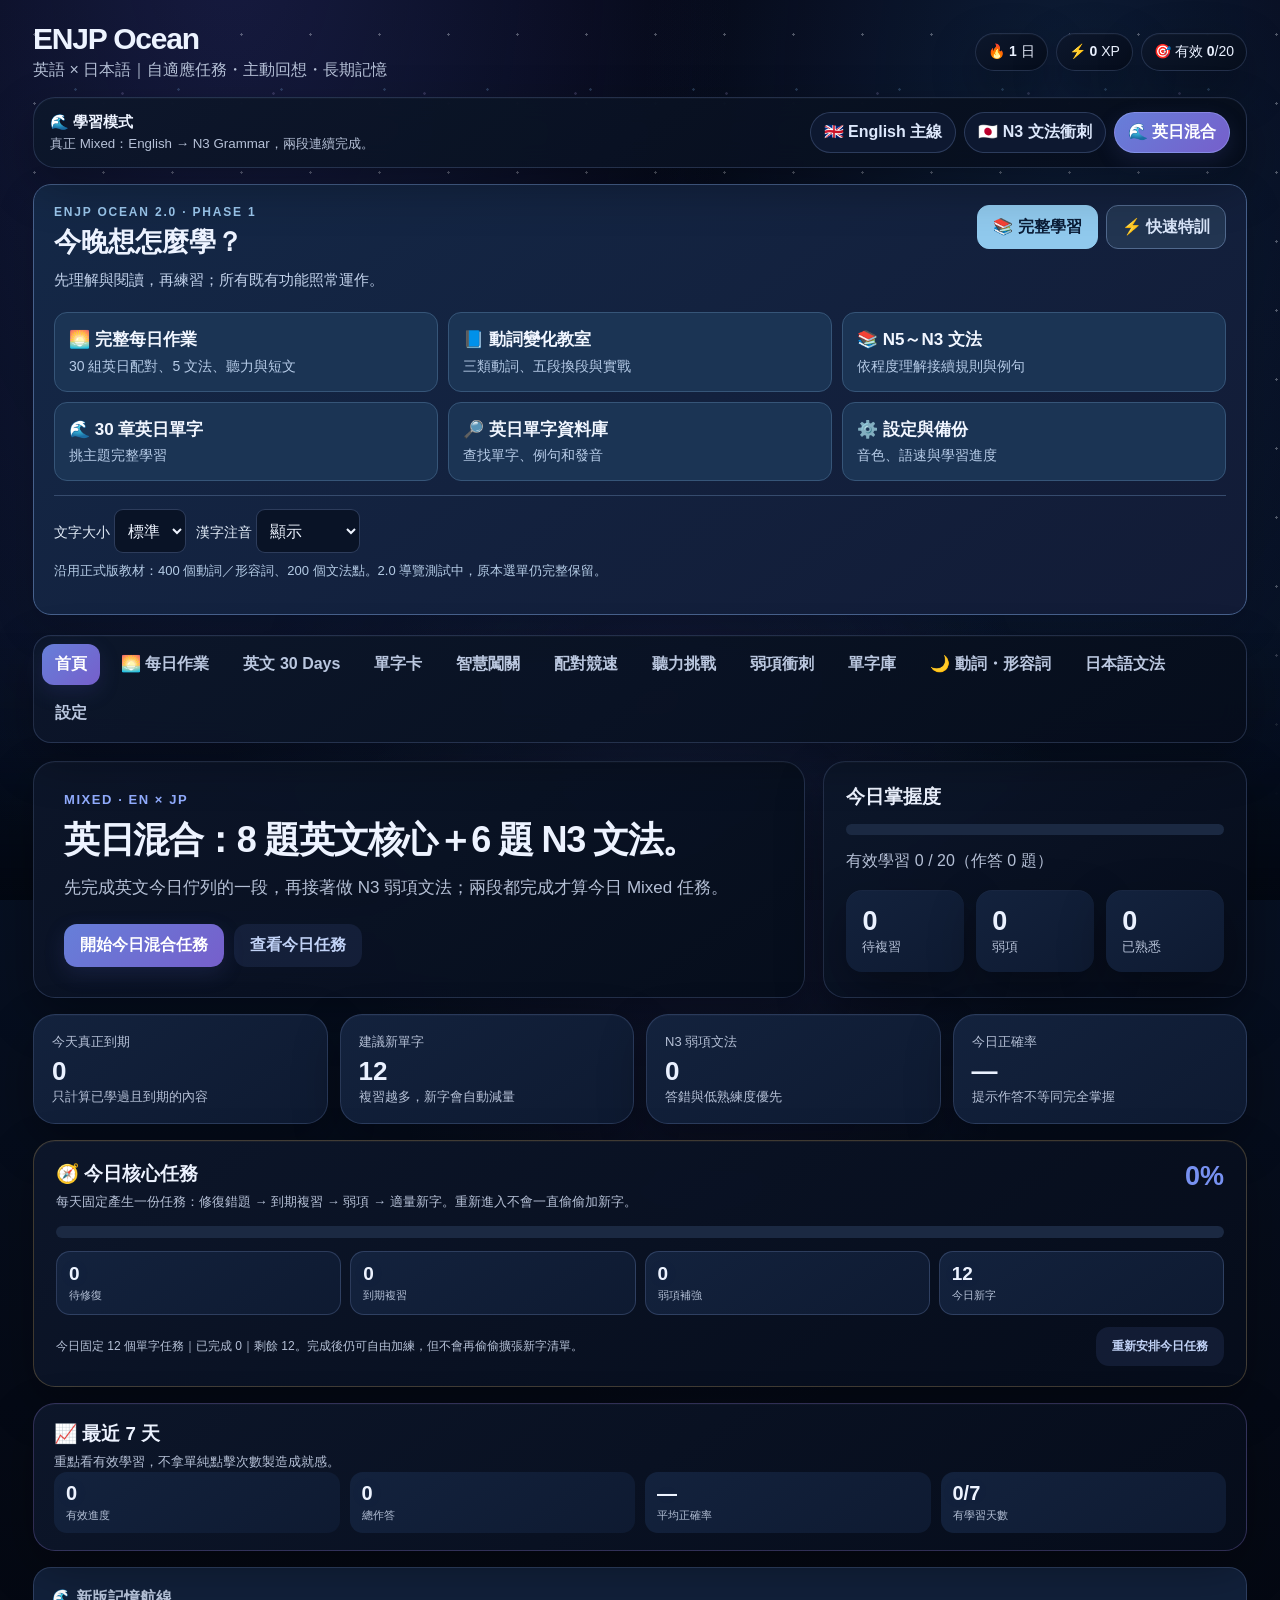
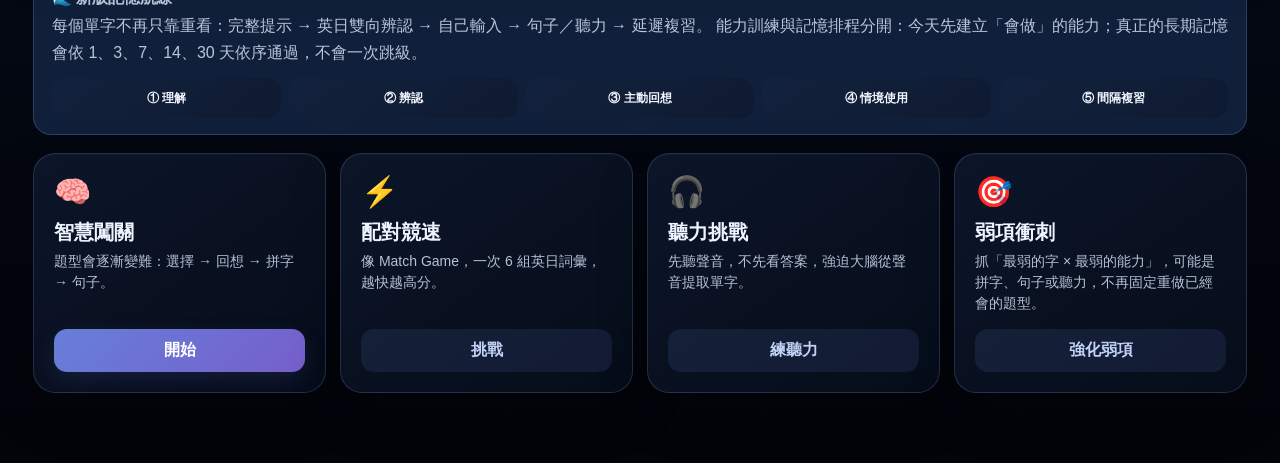
==== commit f72a5bff: "ENJP V2 phase 1: add dual-mode navigation and repair safe progress backups" ====
--- a/index.html
+++ b/index.html
@@ -1251,8 +1251,17 @@
 #verbLabPane .vl-footnote{font-size:15px;margin-bottom:24px}
 @media(max-width:900px){#verbLabPane .vl-soundgrid{grid-template-columns:repeat(3,minmax(0,1fr))}#verbLabPane .vl-notes{grid-template-columns:1fr}}
 @media(max-width:650px){#lextrain .lex-mode-grid{grid-template-columns:repeat(2,minmax(0,1fr))}#verbLabPane .vl-hero{flex-direction:column}#verbLabPane .vl-hero,#verbLabPane .vl-section{padding:16px}#verbLabPane .vl-groups,#verbLabPane .vl-choices{grid-template-columns:1fr}#verbLabPane .vl-soundgrid{grid-template-columns:repeat(2,minmax(0,1fr))}#verbLabPane .vl-group{padding:13px}#verbLabPane h3{font-size:25px}#verbLabPane h4{font-size:21px}#verbLabPane .vl-usagejp{font-size:18px}}
+
+#verbLabPane .vl-sound-rows .vl-table td:nth-child(2){font-size:17px;font-weight:700}
+#verbLabPane .vl-sound-rows .vl-table td{font-size:17px}
+#verbLabPane .vl-sound-rows .vl-table{min-width:580px}
+#verbLabPane .vl-group small,#verbLabPane .vl-soundgrid span,#verbLabPane .vl-notes span{font-size:16px}
+#verbLabPane .vl-table td:nth-child(3),#verbLabPane .vl-usagecn{font-size:17px}
+#verbLabPane .vl-warning,#verbLabPane p{font-size:17px}
+#verbLabPane .vl-footnote{font-size:16px}
 </style>
 
+<link rel="stylesheet" href="v2/dual-mode.css">
 </head>
 <body>
 <div id="app">
@@ -1649,7 +1658,26 @@
         <div><b>禮貌形・過去肯定</b><strong>ます → ました</strong><span>書きます → 書きました</span></div>
         <div><b>禮貌形・過去否定</b><strong>ません → ませんでした</strong><span>書きません → 書きませんでした</span></div>
       </div>
-      <div class="vl-section"><h4>② 第一類的「て形／た形」音便速查</h4>
+      
+      <div class="vl-section vl-sound-rows"><h4>② 第一類：ない形／ます形換段速查</h4>
+        <p>老師筆記中的「か・き・く・け・こ」「ま・み・む・め・も」就是同一行五十音的變化。<strong>ない形＝あ段＋ない</strong>，<strong>ます形＝い段＋ます</strong>；唯獨「う」變否定時用「わ」。</p>
+        <div class="vl-tablewrap"><table class="vl-table">
+          <thead><tr><th>辭書形結尾</th><th>ない形尾音</th><th>ます形尾音</th><th>例子</th></tr></thead>
+          <tbody>
+           <tr><td>う</td><td>わない</td><td>います</td><td>買う → 買わない／買います</td></tr>
+           <tr><td>く</td><td>かない</td><td>きます</td><td>書く → 書かない／書きます</td></tr>
+           <tr><td>ぐ</td><td>がない</td><td>ぎます</td><td>泳ぐ → 泳がない／泳ぎます</td></tr>
+           <tr><td>す</td><td>さない</td><td>します</td><td>話す → 話さない／話します</td></tr>
+           <tr><td>つ</td><td>たない</td><td>ちます</td><td>持つ → 持たない／持ちます</td></tr>
+           <tr><td>ぬ</td><td>なない</td><td>にます</td><td>死ぬ → 死なない／死にます</td></tr>
+           <tr><td>ぶ</td><td>ばない</td><td>びます</td><td>遊ぶ → 遊ばない／遊びます</td></tr>
+           <tr><td>む</td><td>まない</td><td>みます</td><td>休む → 休まない／休みます</td></tr>
+           <tr><td>る（第一類）</td><td>らない</td><td>ります</td><td>帰る → 帰らない／帰ります</td></tr>
+          </tbody>
+        </table></div>
+        <div class="vl-warning"><b>小心分類！</b>不是所有「る」都屬第二類。帰る／走る／切る等是第一類。分類請以字典和題庫標註為準，不只看字尾。</div>
+      </div>
+      <div class="vl-section"><h4>③ 第一類的「て形／た形」音便速查</h4>
         <div class="vl-soundgrid">
           <div><b>う・つ・る</b><strong>って／った</strong><span>買う → 買って／買った</span></div>
           <div><b>む・ぶ・ぬ</b><strong>んで／んだ</strong><span>読む → 読んで／読んだ</span></div>
@@ -1659,18 +1687,18 @@
         </div>
         <div class="vl-warning">⚠️ <b>行く → 行って／行った</b> 是特例。也別把所有「～いる／～える」都當第二類：<b>帰る、走る、入る、切る、知る</b> 是第一類。</div>
       </div>
-      <div class="vl-section"><div class="vl-heading vl-top"><div><h4>③ 選一個動詞，看完整變化</h4><p>直接使用原本資料庫的動詞和兩組日文運用句，維持「只有漢字上方標平假名」。</p></div><select id="verbLabWordSelect" aria-label="選擇動詞"></select></div>
+      <div class="vl-section"><div class="vl-heading vl-top"><div><h4>④ 選一個動詞，看完整變化</h4><p>直接使用原本資料庫的動詞和兩組日文運用句，維持「只有漢字上方標平假名」。</p></div><select id="verbLabWordSelect" aria-label="選擇動詞"></select></div>
         <div id="verbLabSelected" class="vl-selected"></div>
         <div class="vl-tablewrap"><table class="vl-table"><thead><tr><th>形式</th><th>日文變化</th><th>規則</th><th>聆聽</th></tr></thead><tbody id="verbLabTableBody"></tbody></table></div>
         <div class="vl-use" id="verbLabUsage"></div>
       </div>
-      <div class="vl-section"><div class="vl-heading vl-top"><div><h4>④ 變化闖關</h4><p>「判斷類別」會混合三類；「輸入變化」依你選的類別出題。</p></div>
+      <div class="vl-section"><div class="vl-heading vl-top"><div><h4>⑤ 變化闖關</h4><p>「判斷類別」會混合三類；「輸入變化」依你選的類別出題。</p></div>
         <div class="vl-tabs"><button type="button" id="verbLabQuizClass" class="vl-btn">判斷類別</button><button type="button" id="verbLabQuizForm" class="vl-btn">輸入變化</button></div></div>
         <div id="verbLabPrompt" class="vl-prompt">準備題目</div>
         <div id="verbLabChoices" class="vl-choices"></div>
         <div id="verbLabAnswerRow" class="vl-answerrow" style="display:none"><input id="verbLabAnswerInput" lang="ja" placeholder="輸入日文答案" autocapitalize="off" autocomplete="off" spellcheck="false"><button type="button" id="verbLabCheck" class="vl-btn">檢查答案</button></div>
         <div id="verbLabFeedback" class="vl-feedback" aria-live="polite">先想一想，再揭曉。</div>
-        <div class="vl-footerbtn"><button type="button" id="verbLabNext" class="vl-btn">換一題 →</button><button type="button" id="verbLabReveal" class="vl-btn vl-muted">看答案與解析</button></div>
+        <div class="vl-footerbtn"><button type="button" id="verbLabHear" class="vl-btn">🔊 題目單字</button><button type="button" id="verbLabNext" class="vl-btn">換一題 →</button><button type="button" id="verbLabReveal" class="vl-btn vl-muted">看答案與解析</button></div>
       </div>
       <p class="vl-footnote">教學提醒：普通形的「ない／た」與禮貌形的「ません／ました」要分開理解；「未然形」是語法術語，不是「過去式」的另一個名稱。</p>
     </div>
@@ -2428,8 +2456,8 @@
 function lexSave(){try{localStorage.setItem(LEX_STORE_KEY,JSON.stringify(lexState))}catch(_){}}
 function lexKey(v){return v.kind+":"+v.word}
 function lexItem(v){const k=lexKey(v);return lexState.items[k]||(lexState.items[k]={level:0,seen:0,correct:0,wrong:0,due:"",last:""})}
-function lexToday(){return new Date().toISOString().slice(0,10)}
-function lexDue(level){const days=[0,1,3,7,14,30][Math.max(0,Math.min(5,level))]||1;const d=new Date();d.setDate(d.getDate()+days);return d.toISOString().slice(0,10)}
+function lexToday(){const d=new Date();return [d.getFullYear(),String(d.getMonth()+1).padStart(2,"0"),String(d.getDate()).padStart(2,"0")].join("-")}
+function lexDue(level){const days=[0,1,3,7,14,30][Math.max(0,Math.min(5,level))]||1;const d=new Date();d.setHours(12,0,0,0);d.setDate(d.getDate()+days);return [d.getFullYear(),String(d.getMonth()+1).padStart(2,"0"),String(d.getDate()).padStart(2,"0")].join("-")}
 function lexMark(v,ok){const st=lexItem(v);st.seen++;st.last=lexToday();if(ok){st.correct++;st.level=Math.min(5,st.level+1);st.due=lexDue(st.level)}else{st.wrong++;st.level=Math.max(0,st.level-1);st.due=lexToday()}lexSave();lexUpdateStats()}
 function lexRuby(v){return jpRubySurface(v.word,v.reading)}
 function lexBaseForm(v){
@@ -2531,7 +2559,7 @@
 let vlQuestion=null;
 function vlSave(){try{localStorage.setItem(VL_KEY,JSON.stringify(vlState))}catch(_){}}
 function vlGroupOf(v){return v.type==="godan"?"godan":v.type==="ichidan"?"ichidan":"irregular"}
-function vlPool(group){return LEX_WORDS().filter(v=>v.kind==="verb"&&(group==="all"||vlGroupOf(v)===group)&&(lexState.filterLevel==="all"||v.level===lexState.filterLevel))}
+function vlPool(group){return LEX_WORDS().filter(v=>v.kind==="verb"&&(group==="all"||vlGroupOf(v)===group)&&(lexState.filterLevel==="all"||v.level===lexState.filterLevel)&&(lexState.topic==="all"||v.topic===lexState.topic))}
 function vlForms(v){
  const f=lexVerbForms(v),stem=f["ます形"]?.slice(0,-2),nai=f["ない形"];
  if(!stem||!nai)throw Error("沒有動詞變化："+v.word);
@@ -2581,7 +2609,7 @@
  }
  document.getElementById("verbLabQuizClass").classList.toggle("active",vlState.quiz==="classify");
  document.getElementById("verbLabQuizForm").classList.toggle("active",vlState.quiz==="form");
- if(!vlQuestion||vlQuestion.mode!==vlState.quiz)vlNext();
+ if(!vlQuestion||vlQuestion.mode!==vlState.quiz||!vlPool(vlState.quiz==="classify"?"all":vlState.group).some(v=>v.word===vlQuestion.v.word))vlNext();
  vlSave();
 }
 function vlNext(){
@@ -2609,7 +2637,8 @@
 function vlSubmit(value,reveal=false){
  const q=vlQuestion;if(!q||q.done)return;
  q.done=true;
- const correct=!reveal&&lexNormalize(value)===lexNormalize(q.answer);
+ const kanaAnswer=q.mode==="form"?vlReadingForms(q.v)[q.key]:null;
+ const correct=!reveal&&(lexNormalize(value)===lexNormalize(q.answer)||(kanaAnswer&&lexNormalize(value)===lexNormalize(kanaAnswer)));
  if(!reveal){vlState.attempts++;if(correct){vlState.correct++;vlState.streak++}else vlState.streak=0}
  const ans=q.mode==="classify"?VL_GROUP[q.answer]:q.answer;
  const fb=document.getElementById("verbLabFeedback");
@@ -2630,6 +2659,7 @@
  document.getElementById("verbLabQuizForm").onclick=()=>{vlState.quiz="form";vlQuestion=null;vlRender()};
  document.getElementById("verbLabCheck").onclick=()=>vlSubmit(document.getElementById("verbLabAnswerInput").value);
  document.getElementById("verbLabAnswerInput").onkeydown=e=>{if(e.key==="Enter")vlSubmit(e.target.value)};
+ document.getElementById("verbLabHear").onclick=()=>{if(vlQuestion?.v?.word)speak(vlQuestion.v.word,"ja-JP")};
  document.getElementById("verbLabNext").onclick=vlNext;
  document.getElementById("verbLabReveal").onclick=()=>vlSubmit("",true);
 }
@@ -2687,9 +2717,9 @@
 function lexInit(){
  if(document.body.dataset.lexInit)return;document.body.dataset.lexInit="1";
  document.querySelectorAll(".lex-filter").forEach(b=>b.onclick=()=>{lexState.filterKind=b.dataset.lexKind;if(lexState.filterKind==="adj"&&(lexState.mode==="pairs"||lexState.mode==="verblab"))lexState.mode="browse";lexSave();lexRender()});
- document.querySelectorAll(".lex-level").forEach(b=>b.onclick=()=>{lexState.filterLevel=b.dataset.lexLevel;lexSave();lexRender()});
+ document.querySelectorAll(".lex-level").forEach(b=>b.onclick=()=>{lexState.filterLevel=b.dataset.lexLevel;vlQuestion=null;lexSave();lexRender()});
  document.querySelectorAll(".lex-mode").forEach(b=>b.onclick=()=>{lexState.mode=b.dataset.lexMode;if(lexState.mode==="pairs"){lexState.filterKind="verb";lexState.topic="V11"}if(lexState.mode==="verblab"){lexState.filterKind="verb";lexState.topic="all"}lexSave();lexRender()});
- document.getElementById("lexTopicSelect").onchange=e=>{lexState.topic=e.target.value;lexSave();lexRender()};
+ document.getElementById("lexTopicSelect").onchange=e=>{lexState.topic=e.target.value;vlQuestion=null;lexSave();lexRender()};
  document.getElementById("lexSearch").oninput=lexRenderBrowse;
  document.getElementById("lexTrainCheck").onclick=()=>lexAnswer(document.getElementById("lexTrainInput").value);
  document.getElementById("lexTrainInput").addEventListener("keydown",e=>{if(e.key==="Enter")lexAnswer(e.target.value)});
@@ -3357,7 +3387,7 @@
 };
 
 function collectProgressPayload(reason="manual"){
-  const payload={app:"ENJP Ocean",version:40,exportedAt:new Date().toISOString(),reason,state:store,matchBest:{},lexTrain:lexProgress};
+  const payload={app:"ENJP Ocean",version:41,exportedAt:new Date().toISOString(),reason,state:store,matchBest:{},lexTrain:lexState,verbLab:vlState,uiPrefs:localStorage.getItem("enjpV2InterfacePrefs")};
   for(let i=0;i<localStorage.length;i++){const k=localStorage.key(i);if(k&&k.startsWith("enjpMatchBest"))payload.matchBest[k]=localStorage.getItem(k);}
   return payload;
 }
@@ -3386,12 +3416,14 @@
   localStorage.setItem("enjpQuestState",JSON.stringify(state));
   for(let i=localStorage.length-1;i>=0;i--){const k=localStorage.key(i);if(k&&k.startsWith("enjpMatchBest"))localStorage.removeItem(k);}
   Object.entries(payload?.matchBest||{}).forEach(([k,v])=>{if(k.startsWith("enjpMatchBest"))localStorage.setItem(k,String(v));});
-  if(payload?.lexTrain&&typeof payload.lexTrain==="object")localStorage.setItem(LEX_KEY,JSON.stringify(payload.lexTrain));
+  if(payload?.lexTrain&&typeof payload.lexTrain==="object")localStorage.setItem(LEX_STORE_KEY,JSON.stringify(payload.lexTrain));
+  if(payload?.verbLab&&typeof payload.verbLab==="object")localStorage.setItem(VL_KEY,JSON.stringify(payload.verbLab));
+  if(typeof payload?.uiPrefs==="string")localStorage.setItem("enjpV2InterfacePrefs",payload.uiPrefs);
 }
 function importLearningProgress(file){
   if(!file)return;const reader=new FileReader();
   reader.onload=()=>{try{const payload=JSON.parse(String(reader.result||"{}")),state=payload.state||payload;if(!state||typeof state!=="object"||!state.words)throw new Error("格式不符");
-    createSafetyBackup("before-import");applyProgressPayload(payload);toast("✅ 匯入成功；原本進度已保留為安全備份");setTimeout(()=>location.reload(),650);
+    if(!createSafetyBackup("before-import"))throw new Error("無法建立安全備份");applyProgressPayload(payload);toast("✅ 匯入成功；原本進度已保留為安全備份");setTimeout(()=>location.reload(),650);
   }catch(e){toast("❌ 匯入失敗：請確認是 ENJP Ocean 的 JSON 備份檔");}};reader.readAsText(file);
 }
 function restoreSafetyProgress(){
@@ -3405,7 +3437,7 @@
 document.getElementById("importProgressBtn").onclick=()=>document.getElementById("progressImport").click();
 document.getElementById("progressImport").onchange=e=>{const f=e.target.files?.[0];if(f&&confirm("匯入會以備份內容取代目前學習進度；系統會先自動保存現在這份進度。確定繼續嗎？"))importLearningProgress(f);e.target.value="";};
 document.getElementById("restoreSafetyBackup").onclick=restoreSafetyProgress;
-document.getElementById("resetData").onclick=()=>{if(confirm("確定要清除所有學習紀錄嗎？系統會先保留一份安全備份。")){createSafetyBackup("before-reset");localStorage.removeItem("enjpQuestState");localStorage.removeItem(LEX_KEY);for(let i=localStorage.length-1;i>=0;i--){const k=localStorage.key(i);if(k&&k.startsWith("enjpMatchBest"))localStorage.removeItem(k)}location.reload()}};
+document.getElementById("resetData").onclick=()=>{if(confirm("確定要清除所有學習紀錄嗎？系統會先保留一份安全備份。")){if(!createSafetyBackup("before-reset")){toast("❌ 無法建立安全備份，已取消重置");return;}localStorage.removeItem("enjpQuestState");localStorage.removeItem(LEX_STORE_KEY);localStorage.removeItem(VL_KEY);for(let i=localStorage.length-1;i>=0;i--){const k=localStorage.key(i);if(k&&k.startsWith("enjpMatchBest"))localStorage.removeItem(k)}location.reload()}};
 updateBackupStatus();
 
 // ===== Website Daily Mission =====
@@ -3546,5 +3578,6 @@
   window.addEventListener("focus",refreshVoices);
 }
 </script>
+<script src="v2/dual-mode.js" defer></script>
 </body>
 </html>
--- a/v2/dual-mode.css
+++ b/v2/dual-mode.css
@@ -0,0 +1,28 @@
+
+/* ENJP Ocean 2.0 Phase 1: additive navigation. Original styles retained. */
+#v2ModeShelf{margin:16px 0 20px;padding:20px;border:1px solid #47618c;border-radius:18px;background:linear-gradient(145deg,#142847,#121b36);color:#f4f7ff;box-shadow:0 14px 40px rgba(0,0,0,.14)}
+#v2ModeShelf *{box-sizing:border-box}
+#v2ModeShelf .v2-head{display:flex;justify-content:space-between;align-items:flex-start;gap:16px;flex-wrap:wrap}
+#v2ModeShelf h2{font-size:clamp(22px,3vw,27px);line-height:1.4;margin:5px 0}
+#v2ModeShelf .v2-kicker{font-size:12px;letter-spacing:.15em;color:#9bc7ed;font-weight:800}
+#v2ModeShelf .v2-caption{color:#c3d3ec;font-size:15px;line-height:1.75;margin:3px 0}
+#v2ModeShelf .v2-toggle{display:flex;gap:8px;flex-wrap:wrap;align-items:center}
+#v2ModeShelf button{min-height:44px;cursor:pointer;touch-action:manipulation;font:inherit}
+#v2ModeShelf .v2-switch{background:#223551;color:#d9e5f9;border:1px solid #51698d;padding:10px 15px;border-radius:12px;font-weight:800}
+#v2ModeShelf .v2-switch[aria-pressed="true"]{background:#90c9ed;color:#0a1c36;border-color:#90c9ed}
+#v2ModeShelf .v2-actions{display:grid;grid-template-columns:repeat(3,minmax(0,1fr));gap:10px;margin:16px 0 10px}
+#v2ModeShelf .v2-action{min-width:0;background:#1b3454;border:1px solid #365578;border-radius:13px;padding:14px;text-align:left;color:#f1f6ff}
+#v2ModeShelf .v2-action:hover,#v2ModeShelf .v2-action:focus-visible{border-color:#8bc5e6;background:#254668}
+#v2ModeShelf .v2-action b{display:block;font-size:17px;line-height:1.5}
+#v2ModeShelf .v2-action span{display:block;color:#b7cce8;font-size:14px;line-height:1.5;margin-top:3px}
+#v2ModeShelf .v2-settings{display:flex;flex-wrap:wrap;align-items:center;gap:10px;margin-top:14px;padding-top:13px;border-top:1px solid #364b6d}
+#v2ModeShelf .v2-settings label{font-size:14px;color:#e4eefa}
+#v2ModeShelf .v2-settings select{font-size:16px;min-height:44px;max-width:100%;padding:8px 9px;border-radius:9px;border:1px solid #6886ad;background:#152640;color:#fff}
+#v2ModeShelf .v2-status{font-size:13px;color:#b5cce6;line-height:1.5;margin-top:8px}
+body.enjp-v2-font-large .lex-coll-text,body.enjp-v2-font-large .vl-usagejp,body.enjp-v2-font-large .daily-example,body.enjp-v2-font-large #grammarCards p{font-size:20px!important}
+body.enjp-v2-font-xlarge .lex-coll-text,body.enjp-v2-font-xlarge .vl-usagejp,body.enjp-v2-font-xlarge .daily-example,body.enjp-v2-font-xlarge #grammarCards p{font-size:23px!important}
+body.enjp-v2-font-large .lex-coll-cn,body.enjp-v2-font-large .vl-usagecn{font-size:18px!important}
+body.enjp-v2-font-xlarge .lex-coll-cn,body.enjp-v2-font-xlarge .vl-usagecn{font-size:20px!important}
+body.enjp-v2-hide-ruby ruby rt{visibility:hidden!important}
+@media(max-width:740px){#v2ModeShelf{padding:15px}#v2ModeShelf .v2-actions{grid-template-columns:repeat(2,minmax(0,1fr))}#v2ModeShelf .v2-action{padding:12px}#v2ModeShelf .v2-action b{font-size:16px}}
+@media(max-width:390px){#v2ModeShelf .v2-actions{grid-template-columns:1fr}}
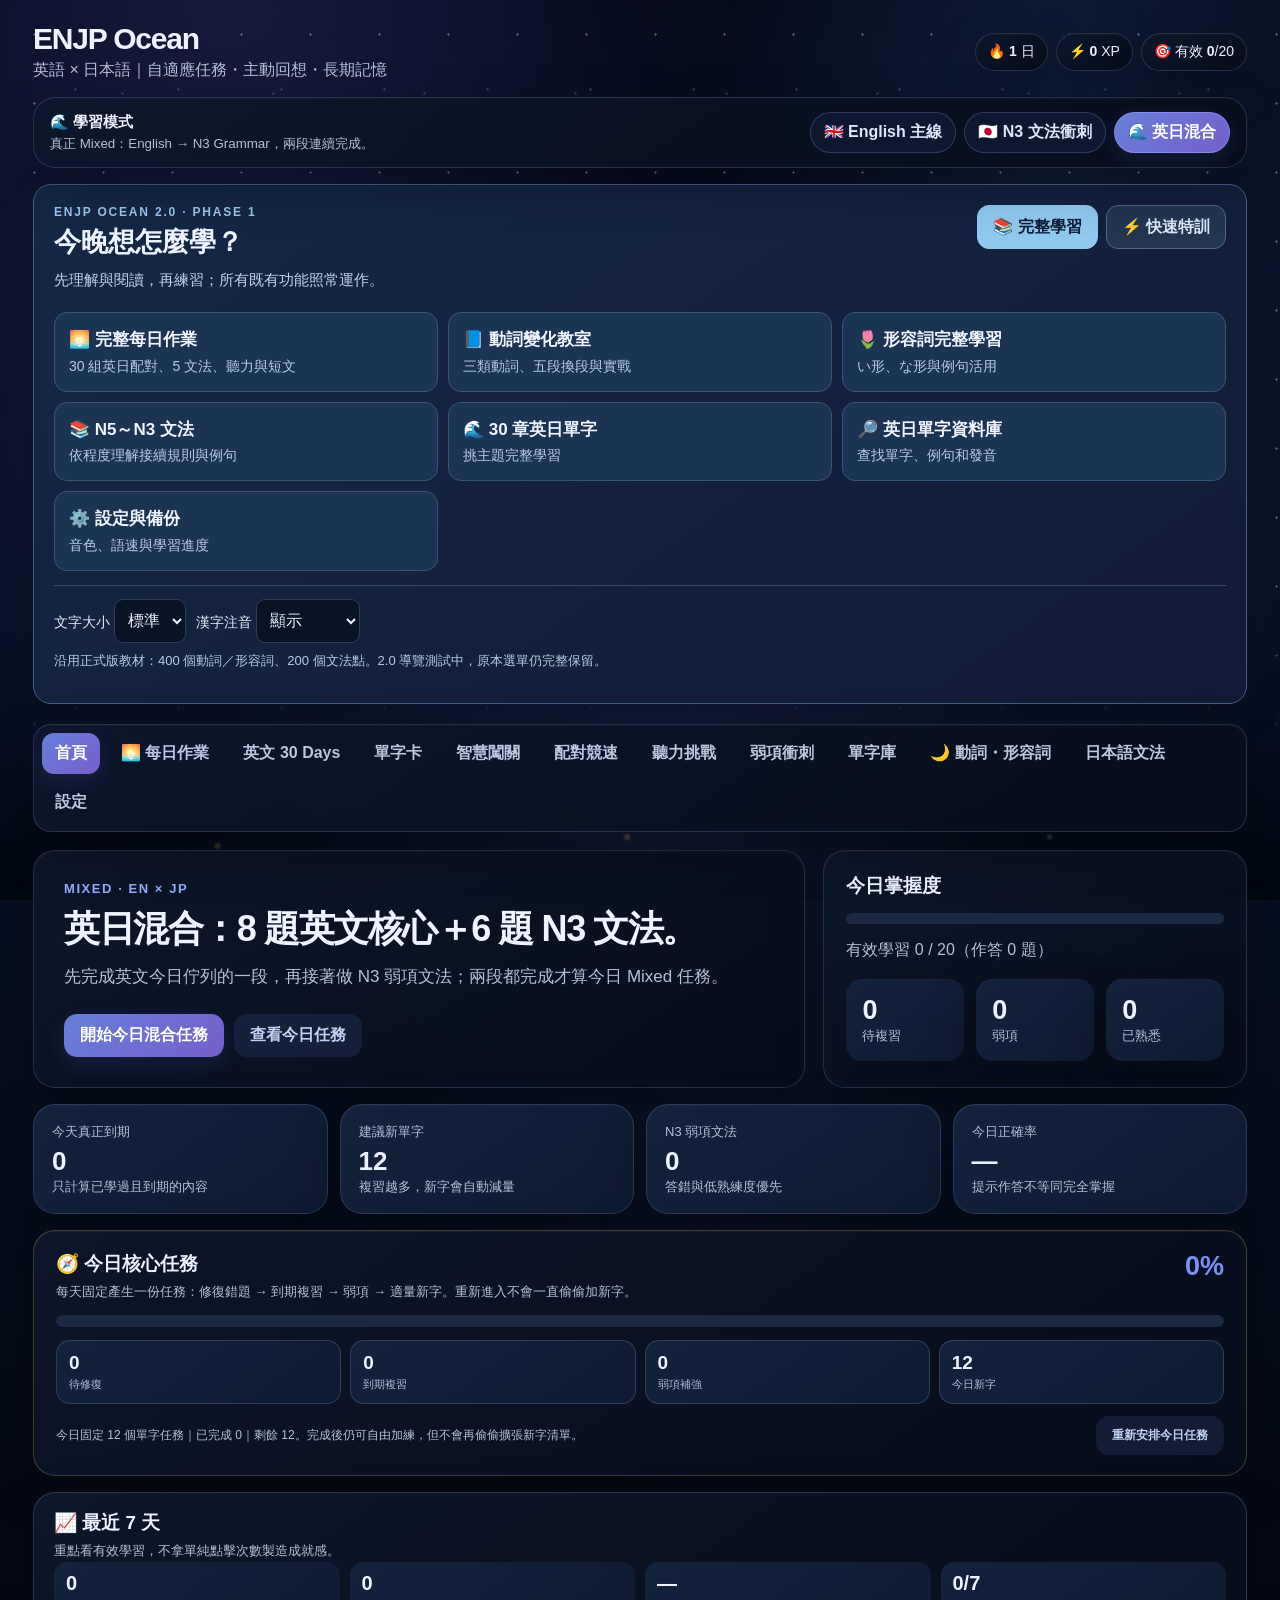
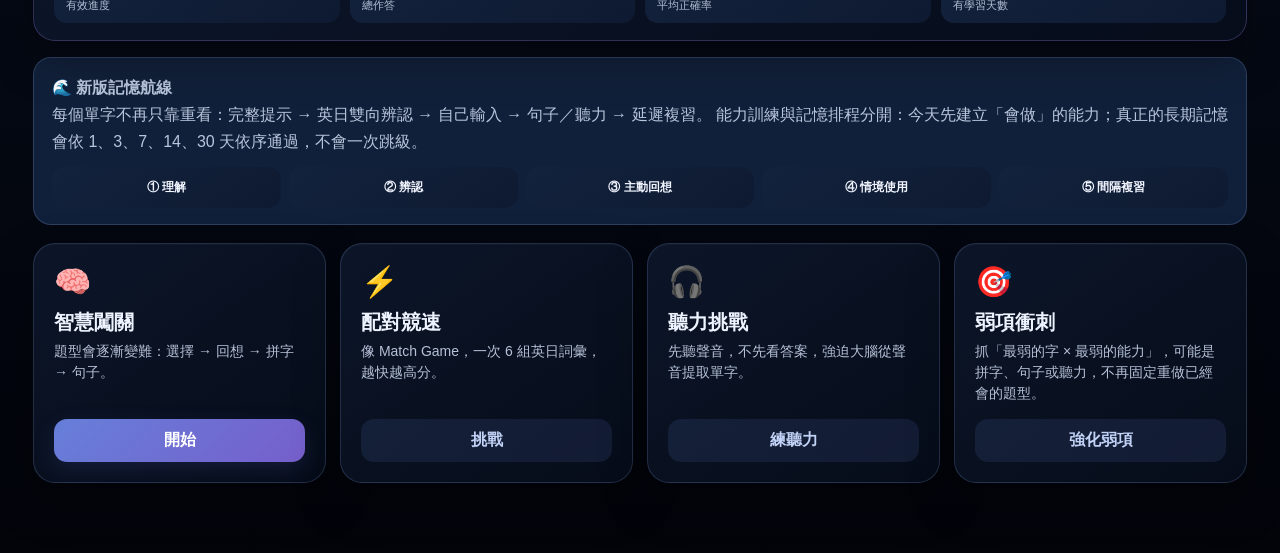
==== commit deac56d9: "Prevent repeated training scores and limit legacy five-star promotions to one per day" ====
--- a/index.html
+++ b/index.html
@@ -2458,7 +2458,7 @@
 function lexItem(v){const k=lexKey(v);return lexState.items[k]||(lexState.items[k]={level:0,seen:0,correct:0,wrong:0,due:"",last:""})}
 function lexToday(){const d=new Date();return [d.getFullYear(),String(d.getMonth()+1).padStart(2,"0"),String(d.getDate()).padStart(2,"0")].join("-")}
 function lexDue(level){const days=[0,1,3,7,14,30][Math.max(0,Math.min(5,level))]||1;const d=new Date();d.setHours(12,0,0,0);d.setDate(d.getDate()+days);return [d.getFullYear(),String(d.getMonth()+1).padStart(2,"0"),String(d.getDate()).padStart(2,"0")].join("-")}
-function lexMark(v,ok){const st=lexItem(v);st.seen++;st.last=lexToday();if(ok){st.correct++;st.level=Math.min(5,st.level+1);st.due=lexDue(st.level)}else{st.wrong++;st.level=Math.max(0,st.level-1);st.due=lexToday()}lexSave();lexUpdateStats()}
+function lexMark(v,ok){const st=lexItem(v),day=lexToday(),lastPromotion=st.lastPromotionDay||st.last;st.seen++;st.last=day;if(ok){st.correct++;if(lastPromotion!==day){st.level=Math.min(5,st.level+1);st.lastPromotionDay=day}st.due=lexDue(st.level)}else{st.wrong++;st.level=Math.max(0,st.level-1);st.due=day}lexSave();lexUpdateStats()}
 function lexRuby(v){return jpRubySurface(v.word,v.reading)}
 function lexBaseForm(v){
  let word=String(v?.word||""),reading=String(v?.reading||"");
@@ -2710,7 +2710,7 @@
  lexSave();
 }
 function lexAnswer(value){
- const q=lexState.current;if(!q)return;const ok=lexNormalize(value)===lexNormalize(q.answer),fb=document.getElementById("lexTrainFeedback");
+ const q=lexState.current;if(!q||q.answered)return;q.answered=true;const ok=lexNormalize(value)===lexNormalize(q.answer),fb=document.getElementById("lexTrainFeedback");
  fb.className="feedback "+(ok?"ok":"bad");fb.innerHTML=(ok?"✅ 正確":"❌ 答案："+q.answer)+(q.v?.word?"<br>"+q.v.word+"｜"+(q.v.meaning||""):"");
  if(q.v&&q.v.kind)lexMark(q.v,ok);
 }
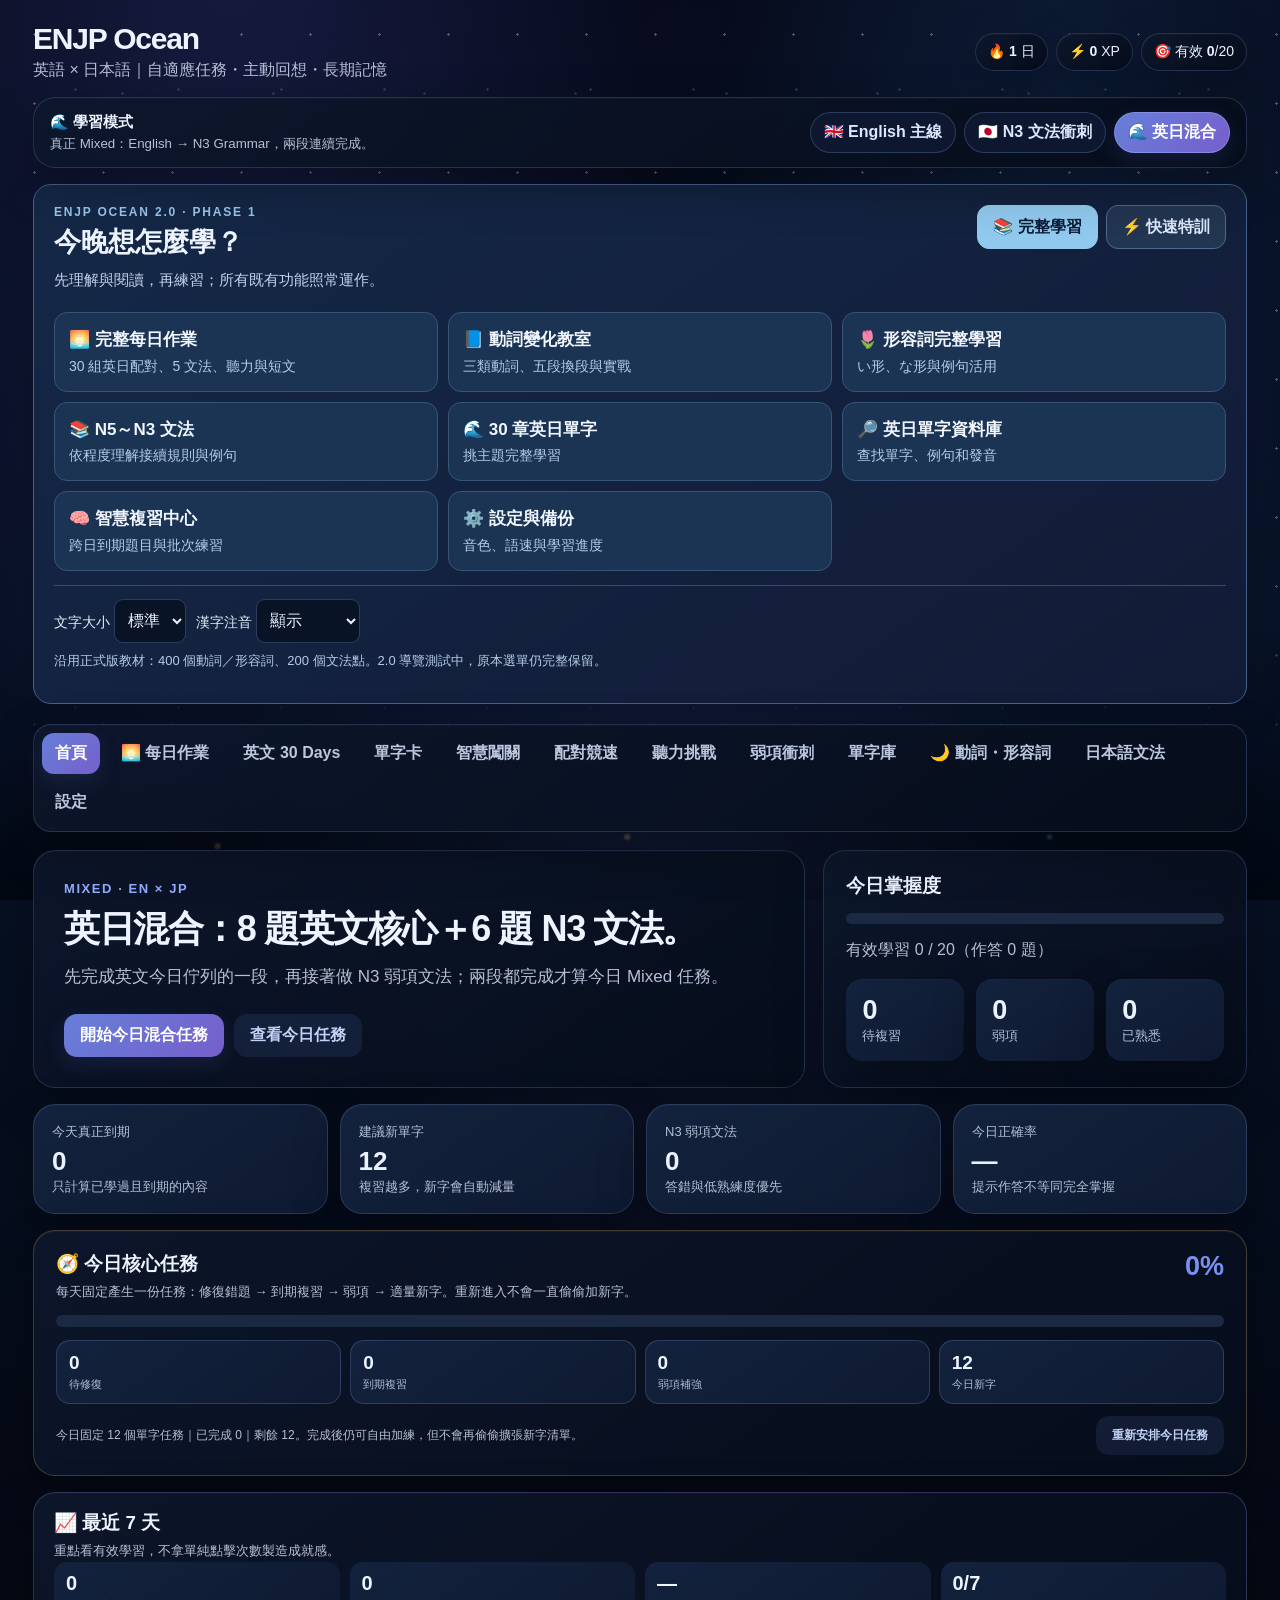
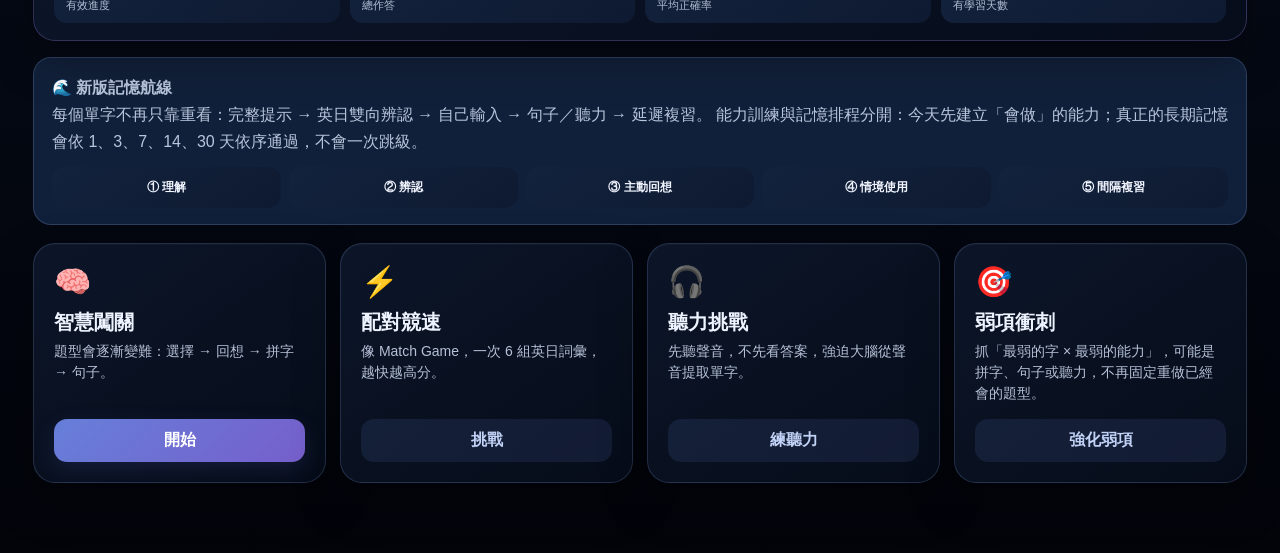
==== commit cb42cf05: "Wire safe V2 batch review panel and include fine-grained progress in export/import/reset" ====
--- a/index.html
+++ b/index.html
@@ -1262,6 +1262,7 @@
 </style>
 
 <link rel="stylesheet" href="v2/dual-mode.css">
+<link rel="stylesheet" href="v2/review-hub.css">
 </head>
 <body>
 <div id="app">
@@ -3387,7 +3388,7 @@
 };
 
 function collectProgressPayload(reason="manual"){
-  const payload={app:"ENJP Ocean",version:41,exportedAt:new Date().toISOString(),reason,state:store,matchBest:{},lexTrain:lexState,verbLab:vlState,uiPrefs:localStorage.getItem("enjpV2InterfacePrefs")};
+  const payload={app:"ENJP Ocean",version:41,exportedAt:new Date().toISOString(),reason,state:store,matchBest:{},lexTrain:lexState,verbLab:vlState,uiPrefs:localStorage.getItem("enjpV2InterfacePrefs"),v2Review:localStorage.getItem("enjpV2ReviewProgress")};
   for(let i=0;i<localStorage.length;i++){const k=localStorage.key(i);if(k&&k.startsWith("enjpMatchBest"))payload.matchBest[k]=localStorage.getItem(k);}
   return payload;
 }
@@ -3419,6 +3420,8 @@
   if(payload?.lexTrain&&typeof payload.lexTrain==="object")localStorage.setItem(LEX_STORE_KEY,JSON.stringify(payload.lexTrain));
   if(payload?.verbLab&&typeof payload.verbLab==="object")localStorage.setItem(VL_KEY,JSON.stringify(payload.verbLab));
   if(typeof payload?.uiPrefs==="string")localStorage.setItem("enjpV2InterfacePrefs",payload.uiPrefs);
+  if(typeof payload?.v2Review==="string")localStorage.setItem("enjpV2ReviewProgress",payload.v2Review);
+  else localStorage.removeItem("enjpV2ReviewProgress");
 }
 function importLearningProgress(file){
   if(!file)return;const reader=new FileReader();
@@ -3437,7 +3440,7 @@
 document.getElementById("importProgressBtn").onclick=()=>document.getElementById("progressImport").click();
 document.getElementById("progressImport").onchange=e=>{const f=e.target.files?.[0];if(f&&confirm("匯入會以備份內容取代目前學習進度；系統會先自動保存現在這份進度。確定繼續嗎？"))importLearningProgress(f);e.target.value="";};
 document.getElementById("restoreSafetyBackup").onclick=restoreSafetyProgress;
-document.getElementById("resetData").onclick=()=>{if(confirm("確定要清除所有學習紀錄嗎？系統會先保留一份安全備份。")){if(!createSafetyBackup("before-reset")){toast("❌ 無法建立安全備份，已取消重置");return;}localStorage.removeItem("enjpQuestState");localStorage.removeItem(LEX_STORE_KEY);localStorage.removeItem(VL_KEY);for(let i=localStorage.length-1;i>=0;i--){const k=localStorage.key(i);if(k&&k.startsWith("enjpMatchBest"))localStorage.removeItem(k)}location.reload()}};
+document.getElementById("resetData").onclick=()=>{if(confirm("確定要清除所有學習紀錄嗎？系統會先保留一份安全備份。")){if(!createSafetyBackup("before-reset")){toast("❌ 無法建立安全備份，已取消重置");return;}localStorage.removeItem("enjpQuestState");localStorage.removeItem(LEX_STORE_KEY);localStorage.removeItem(VL_KEY);localStorage.removeItem("enjpV2ReviewProgress");for(let i=localStorage.length-1;i>=0;i--){const k=localStorage.key(i);if(k&&k.startsWith("enjpMatchBest"))localStorage.removeItem(k)}location.reload()}};
 updateBackupStatus();
 
 // ===== Website Daily Mission =====
@@ -3579,5 +3582,8 @@
 }
 </script>
 <script src="v2/dual-mode.js" defer></script>
+<script src="v2/review-core.js" defer></script>
+<script src="v2/review-batch.js" defer></script>
+<script src="v2/review-hub.js" defer></script>
 </body>
 </html>
--- a/v2/review-hub.css
+++ b/v2/review-hub.css
@@ -0,0 +1,34 @@
+/* ENJP V2 additive review panel; no changes to legacy page classes. */
+#v2ReviewHub{margin:18px 0 22px;padding:20px;border:1px solid #456484;border-radius:18px;background:linear-gradient(145deg,#10233b,#10182d);color:#f4f8ff}
+#v2ReviewHub *{box-sizing:border-box}
+#v2ReviewHub [hidden]{display:none!important}
+#v2ReviewHub .v2-review-head{display:flex;justify-content:space-between;align-items:flex-start;gap:12px;flex-wrap:wrap}
+#v2ReviewHub h2{font-size:clamp(23px,3vw,28px);line-height:1.4;margin:5px 0 8px}
+#v2ReviewHub p{font-size:16px;line-height:1.8;margin:5px 0;color:#c2d3ec}
+#v2ReviewHub .v2-review-kicker{font-size:12px;letter-spacing:.13em;color:#9bcbe5;font-weight:800}
+#v2ReviewHub button,#v2ReviewHub select,#v2ReviewHub input{font:inherit;font-size:16px;border-radius:10px;min-height:44px}
+#v2ReviewHub button{padding:10px 15px;cursor:pointer;border:1px solid #56799b;background:#24496c;color:#f1f7ff;font-weight:700}
+#v2ReviewHub button:disabled{opacity:.47;cursor:default}
+#v2ReviewHub button:hover:not(:disabled),#v2ReviewHub button:focus-visible{border-color:#9cd9ee;background:#31577c}
+#v2ReviewHub .v2-review-controls{display:flex;flex-wrap:wrap;gap:12px;margin:18px 0 10px}
+#v2ReviewHub label{display:grid;gap:6px;font-weight:700;font-size:15px;color:#e3f0ff}
+#v2ReviewHub select,#v2ReviewHub input{background:#0b192d;color:#f4f8ff;padding:10px 12px;border:1px solid #55779d;max-width:100%}
+#v2ReviewHub .v2-review-summary{padding:11px 13px;background:#1e3551;border-radius:10px;color:#d7e9f7}
+#v2ReviewHub .v2-review-buttons{display:flex;flex-wrap:wrap;gap:10px;margin:12px 0}
+#v2ReviewHub [data-review-session]{margin-top:18px;padding-top:16px;border-top:1px solid #3b5579}
+#v2ReviewHub .v2-review-meta{display:flex;justify-content:space-between;gap:10px;color:#addbf2;font-size:14px;font-weight:750}
+#v2ReviewHub .v2-review-question{font-size:clamp(23px,4vw,29px);line-height:2.1;font-weight:750;overflow-wrap:anywhere;margin-top:10px}
+#v2ReviewHub ruby{ruby-position:over}
+#v2ReviewHub rt{font-size:.57em;color:#b5d9f6}
+#v2ReviewHub .v2-review-hint{font-size:16px;color:#b5cce1}
+#v2ReviewHub .v2-review-options{display:grid;grid-template-columns:repeat(2,minmax(0,1fr));gap:10px;margin-top:14px}
+#v2ReviewHub .v2-review-option{text-align:left;white-space:normal;overflow-wrap:anywhere}
+#v2ReviewHub .v2-review-input{display:flex;flex-wrap:wrap;gap:10px;margin-top:12px}
+#v2ReviewHub .v2-review-input input{flex:1 1 190px;min-width:0}
+#v2ReviewHub .v2-review-feedback{min-height:28px;color:#f2e2c4;font-weight:650}
+@media(max-width:600px){
+ #v2ReviewHub{padding:15px}
+ #v2ReviewHub .v2-review-controls label{flex:1 1 120px}
+ #v2ReviewHub .v2-review-options{grid-template-columns:1fr}
+ #v2ReviewHub .v2-review-buttons button{flex:1 1 135px}
+}
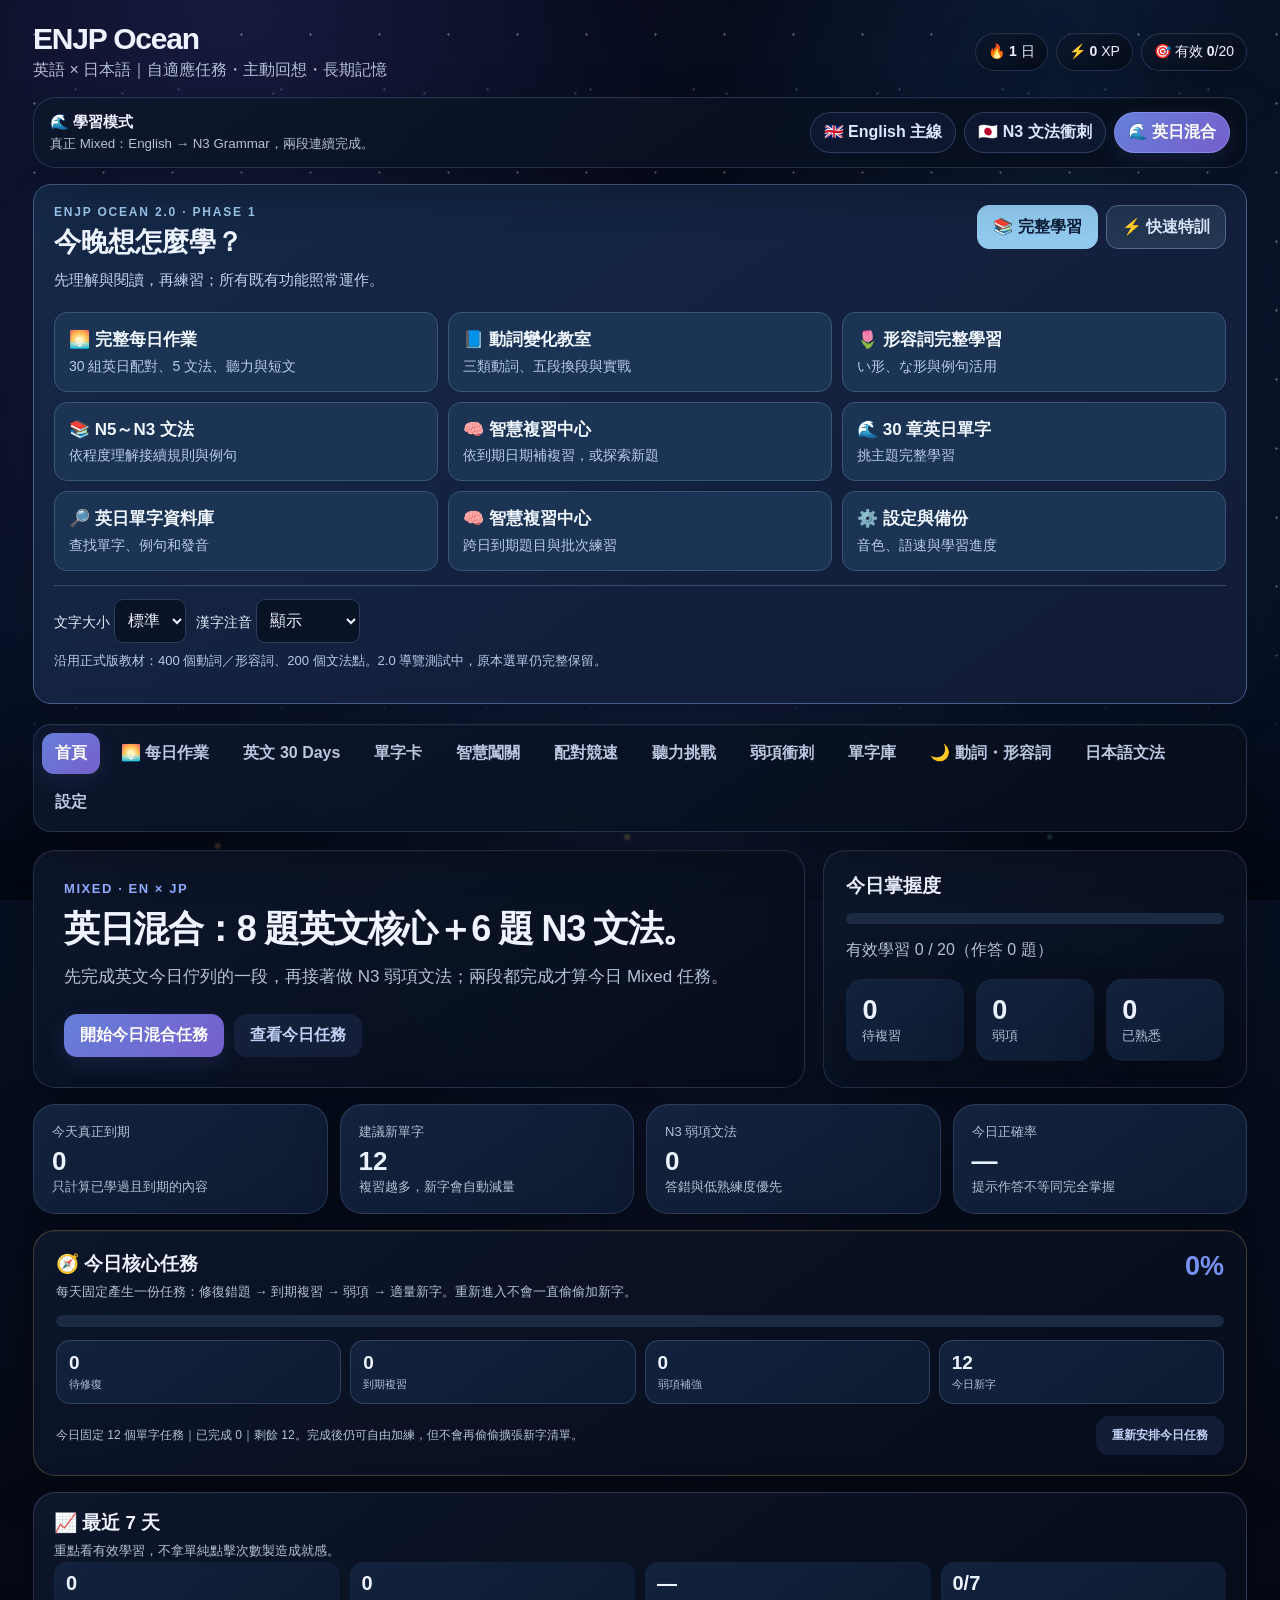
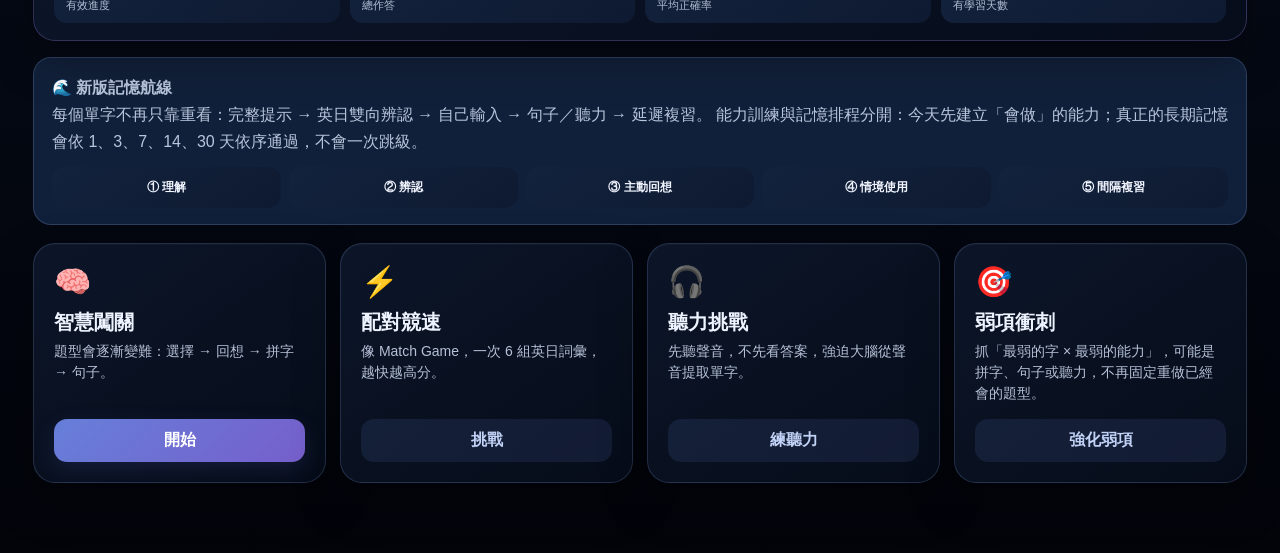
==== commit ad106690: "Load V2 batch review UI and include detailed progress in backup and reset" ====
--- a/index.html
+++ b/index.html
@@ -1262,6 +1262,7 @@
 </style>
 
 <link rel="stylesheet" href="v2/dual-mode.css">
+<link rel="stylesheet" href="v2/review-ui.css">
 <link rel="stylesheet" href="v2/review-hub.css">
 </head>
 <body>
@@ -3388,7 +3389,7 @@
 };
 
 function collectProgressPayload(reason="manual"){
-  const payload={app:"ENJP Ocean",version:41,exportedAt:new Date().toISOString(),reason,state:store,matchBest:{},lexTrain:lexState,verbLab:vlState,uiPrefs:localStorage.getItem("enjpV2InterfacePrefs"),v2Review:localStorage.getItem("enjpV2ReviewProgress")};
+  const payload={app:"ENJP Ocean",version:41,exportedAt:new Date().toISOString(),reason,state:store,matchBest:{},lexTrain:lexState,verbLab:vlState,uiPrefs:localStorage.getItem("enjpV2InterfacePrefs"),v2Review:localStorage.getItem("enjpV2ReviewProgress"),reviewDetailed:JSON.parse(localStorage.getItem("enjpV2ReviewDetailedV1")||"{}")};
   for(let i=0;i<localStorage.length;i++){const k=localStorage.key(i);if(k&&k.startsWith("enjpMatchBest"))payload.matchBest[k]=localStorage.getItem(k);}
   return payload;
 }
@@ -3422,6 +3423,8 @@
   if(typeof payload?.uiPrefs==="string")localStorage.setItem("enjpV2InterfacePrefs",payload.uiPrefs);
   if(typeof payload?.v2Review==="string")localStorage.setItem("enjpV2ReviewProgress",payload.v2Review);
   else localStorage.removeItem("enjpV2ReviewProgress");
+  if(payload?.reviewDetailed&&typeof payload.reviewDetailed==="object"&&!Array.isArray(payload.reviewDetailed))localStorage.setItem("enjpV2ReviewDetailedV1",JSON.stringify(payload.reviewDetailed));
+  else localStorage.removeItem("enjpV2ReviewDetailedV1");
 }
 function importLearningProgress(file){
   if(!file)return;const reader=new FileReader();
@@ -3440,7 +3443,7 @@
 document.getElementById("importProgressBtn").onclick=()=>document.getElementById("progressImport").click();
 document.getElementById("progressImport").onchange=e=>{const f=e.target.files?.[0];if(f&&confirm("匯入會以備份內容取代目前學習進度；系統會先自動保存現在這份進度。確定繼續嗎？"))importLearningProgress(f);e.target.value="";};
 document.getElementById("restoreSafetyBackup").onclick=restoreSafetyProgress;
-document.getElementById("resetData").onclick=()=>{if(confirm("確定要清除所有學習紀錄嗎？系統會先保留一份安全備份。")){if(!createSafetyBackup("before-reset")){toast("❌ 無法建立安全備份，已取消重置");return;}localStorage.removeItem("enjpQuestState");localStorage.removeItem(LEX_STORE_KEY);localStorage.removeItem(VL_KEY);localStorage.removeItem("enjpV2ReviewProgress");for(let i=localStorage.length-1;i>=0;i--){const k=localStorage.key(i);if(k&&k.startsWith("enjpMatchBest"))localStorage.removeItem(k)}location.reload()}};
+document.getElementById("resetData").onclick=()=>{if(confirm("確定要清除所有學習紀錄嗎？系統會先保留一份安全備份。")){if(!createSafetyBackup("before-reset")){toast("❌ 無法建立安全備份，已取消重置");return;}localStorage.removeItem("enjpQuestState");localStorage.removeItem(LEX_STORE_KEY);localStorage.removeItem(VL_KEY);localStorage.removeItem("enjpV2ReviewProgress");localStorage.removeItem("enjpV2ReviewDetailedV1");for(let i=localStorage.length-1;i>=0;i--){const k=localStorage.key(i);if(k&&k.startsWith("enjpMatchBest"))localStorage.removeItem(k)}location.reload()}};
 updateBackupStatus();
 
 // ===== Website Daily Mission =====
@@ -3584,6 +3587,9 @@
 <script src="v2/dual-mode.js" defer></script>
 <script src="v2/review-core.js" defer></script>
 <script src="v2/review-batch.js" defer></script>
+<script src="v2/review-ui.js" defer></script>
+<script src="v2/review-core.js" defer></script>
+<script src="v2/review-batch.js" defer></script>
 <script src="v2/review-hub.js" defer></script>
 </body>
 </html>
--- a/v2/review-ui.css
+++ b/v2/review-ui.css
@@ -0,0 +1,35 @@
+/* ENJP Ocean V2: compact mobile-friendly batch review. */
+.v2-review-panel{margin:16px 0 22px;padding:22px;border:1px solid #456587;border-radius:18px;background:linear-gradient(145deg,#101f38,#141b34);color:#eff6ff}
+.v2-review-panel[hidden],.v2-review-panel [hidden]{display:none!important}
+.v2-review-panel *{box-sizing:border-box}
+.v2-review-header{display:flex;align-items:flex-start;justify-content:space-between;gap:12px;flex-wrap:wrap}
+.v2-review-kicker{font-size:12px;font-weight:800;letter-spacing:.1em;color:#91d1ec}
+.v2-review-header h2{font-size:clamp(22px,4vw,28px);line-height:1.5;margin:4px 0 6px}
+.v2-review-header p{color:#c5d3ea;font-size:16px;line-height:1.6;margin:0}
+.v2-review-panel button{cursor:pointer;min-height:44px;font:inherit;border-radius:11px;padding:9px 13px;border:1px solid #6183ac;background:#24476a;color:#f8fbff;touch-action:manipulation}
+.v2-review-panel button:disabled{cursor:default;opacity:.47}
+.v2-review-panel button:focus-visible,.v2-review-panel input:focus-visible,.v2-review-panel select:focus-visible{outline:3px solid #9ccef0;outline-offset:2px}
+.v2-review-panel #v2ReviewClose{background:#1a2d49}
+.v2-review-toolbar{display:flex;gap:10px;margin-top:18px;flex-wrap:wrap}
+.v2-review-toolbar label{font-size:15px;color:#d1dfec;flex:1 1 160px}
+.v2-review-toolbar select{display:block;width:100%;min-height:44px;margin-top:6px;border-radius:10px;border:1px solid #6382aa;background:#152943;color:#fff;padding:8px;font-size:16px}
+.v2-review-info,.v2-review-stats{font-size:15px;line-height:1.7;color:#d0e1f1;margin:9px 0}
+.v2-review-stats{font-weight:700}
+.v2-review-start{display:flex;gap:10px;flex-wrap:wrap;margin:14px 0}
+.v2-review-start button{flex:1 1 170px}
+.v2-review-start button:first-child{background:#76bddd;border-color:#76bddd;color:#0d233a;font-weight:800}
+.v2-review-question{padding:18px;border:1px solid #3e5678;background:#192b47;border-radius:15px;margin-top:18px}
+.v2-review-question #v2ReviewProgress{font-size:14px;font-weight:700;color:#9bcae3;margin:0 0 12px}
+.v2-review-prompt{font-size:clamp(23px,5vw,31px);font-weight:800;line-height:1.9;overflow-wrap:anywhere;min-height:45px}
+.v2-review-prompt ruby rt{font-size:.55em;color:#a4d9f5;font-weight:700}
+.v2-review-question #v2ReviewDetail{font-size:16px;color:#d2e0ed;line-height:1.7;margin:8px 0 16px}
+.v2-review-question #v2ReviewInput{width:100%;min-height:52px;border-radius:11px;border:1px solid #7a99ba;background:#111f33;color:#fff;padding:11px 13px;font-size:21px}
+.v2-review-options{display:grid;grid-template-columns:repeat(2,minmax(0,1fr));gap:10px}
+.v2-review-options button{text-align:left;min-height:56px;font-size:16px;line-height:1.55;overflow-wrap:anywhere}
+.v2-review-options button.correct{border-color:#82c8a3;background:#285647;color:white}
+#v2ReviewActions{display:flex;gap:10px;flex-wrap:wrap;margin-top:13px}
+#v2ReviewActions button{flex:1 1 140px}
+#v2ReviewActions #v2ReviewReveal{background:#283752}
+#v2ReviewActions #v2ReviewNext{background:#86bfde;color:#10233b;font-weight:800}
+#v2ReviewFeedback{font-size:16px;line-height:1.7;color:#f1f6ff;min-height:30px}
+@media(max-width:650px){.v2-review-panel{padding:15px}.v2-review-question{padding:13px}.v2-review-options{grid-template-columns:1fr}}
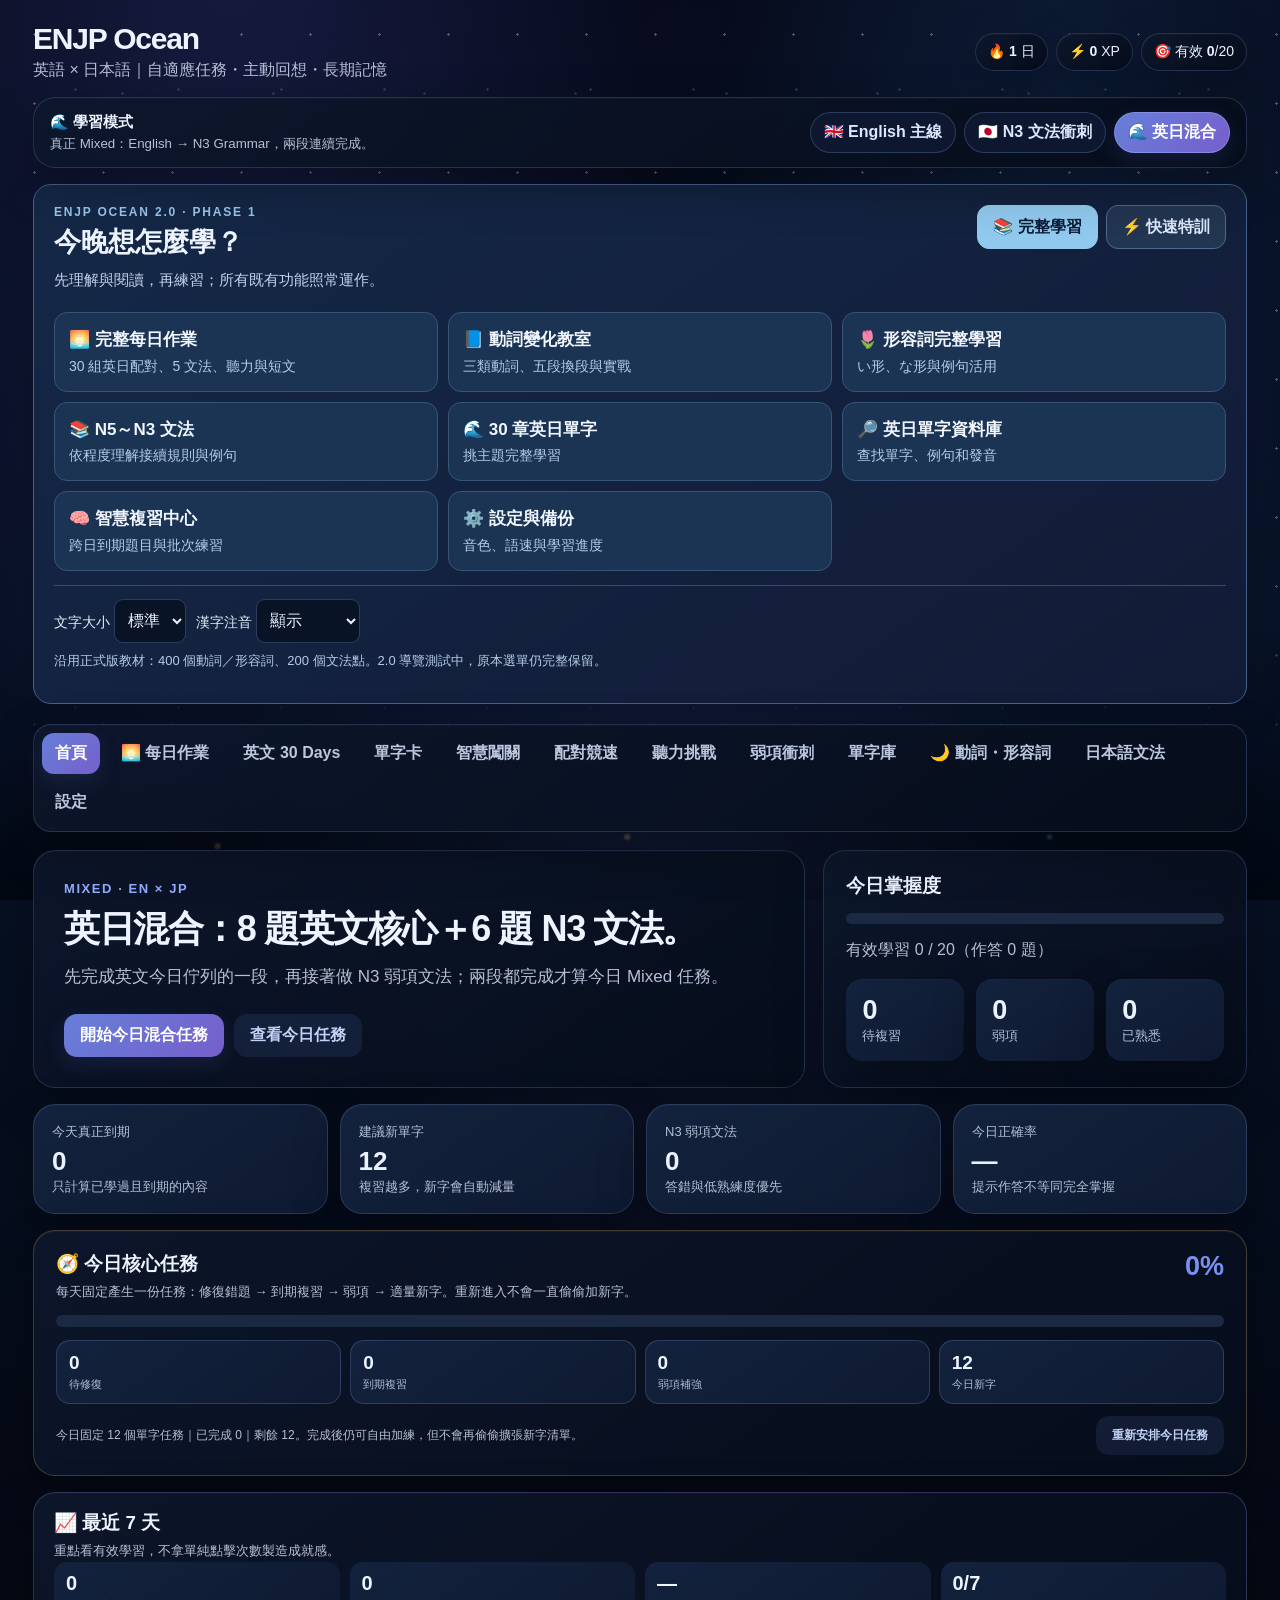
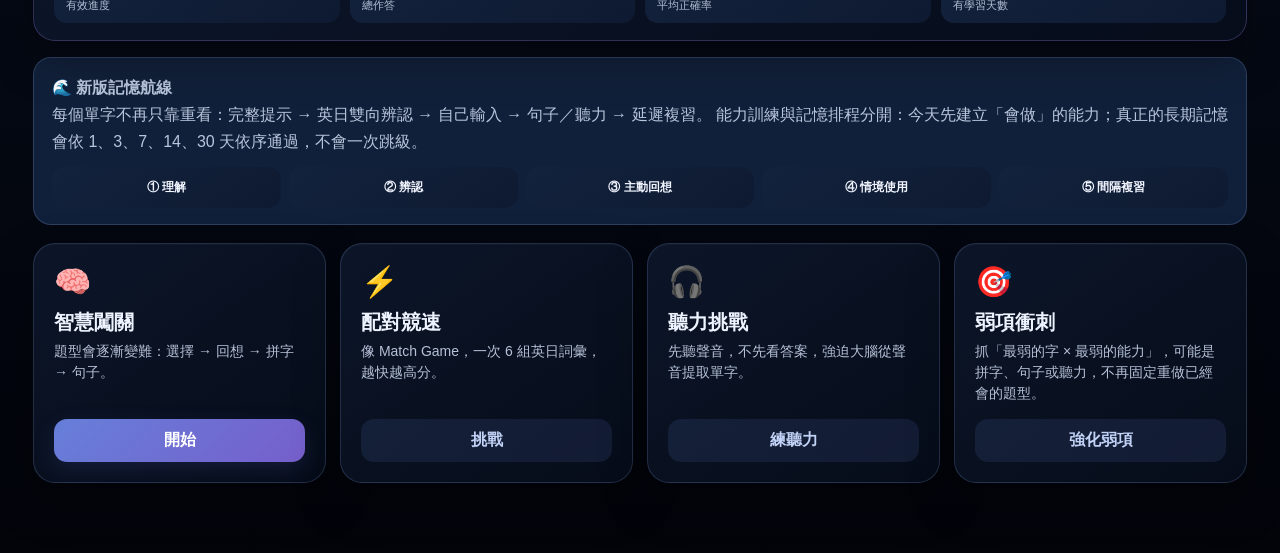
==== commit dfa2653f: "Consolidate single review hub, avoid duplicate scripts and storage keys" ====
--- a/index.html
+++ b/index.html
@@ -1262,7 +1262,6 @@
 </style>
 
 <link rel="stylesheet" href="v2/dual-mode.css">
-<link rel="stylesheet" href="v2/review-ui.css">
 <link rel="stylesheet" href="v2/review-hub.css">
 </head>
 <body>
@@ -3389,7 +3388,7 @@
 };
 
 function collectProgressPayload(reason="manual"){
-  const payload={app:"ENJP Ocean",version:41,exportedAt:new Date().toISOString(),reason,state:store,matchBest:{},lexTrain:lexState,verbLab:vlState,uiPrefs:localStorage.getItem("enjpV2InterfacePrefs"),v2Review:localStorage.getItem("enjpV2ReviewProgress"),reviewDetailed:JSON.parse(localStorage.getItem("enjpV2ReviewDetailedV1")||"{}")};
+  const payload={app:"ENJP Ocean",version:41,exportedAt:new Date().toISOString(),reason,state:store,matchBest:{},lexTrain:lexState,verbLab:vlState,uiPrefs:localStorage.getItem("enjpV2InterfacePrefs"),v2Review:localStorage.getItem("enjpV2ReviewProgress")};
   for(let i=0;i<localStorage.length;i++){const k=localStorage.key(i);if(k&&k.startsWith("enjpMatchBest"))payload.matchBest[k]=localStorage.getItem(k);}
   return payload;
 }
@@ -3423,8 +3422,6 @@
   if(typeof payload?.uiPrefs==="string")localStorage.setItem("enjpV2InterfacePrefs",payload.uiPrefs);
   if(typeof payload?.v2Review==="string")localStorage.setItem("enjpV2ReviewProgress",payload.v2Review);
   else localStorage.removeItem("enjpV2ReviewProgress");
-  if(payload?.reviewDetailed&&typeof payload.reviewDetailed==="object"&&!Array.isArray(payload.reviewDetailed))localStorage.setItem("enjpV2ReviewDetailedV1",JSON.stringify(payload.reviewDetailed));
-  else localStorage.removeItem("enjpV2ReviewDetailedV1");
 }
 function importLearningProgress(file){
   if(!file)return;const reader=new FileReader();
@@ -3443,7 +3440,7 @@
 document.getElementById("importProgressBtn").onclick=()=>document.getElementById("progressImport").click();
 document.getElementById("progressImport").onchange=e=>{const f=e.target.files?.[0];if(f&&confirm("匯入會以備份內容取代目前學習進度；系統會先自動保存現在這份進度。確定繼續嗎？"))importLearningProgress(f);e.target.value="";};
 document.getElementById("restoreSafetyBackup").onclick=restoreSafetyProgress;
-document.getElementById("resetData").onclick=()=>{if(confirm("確定要清除所有學習紀錄嗎？系統會先保留一份安全備份。")){if(!createSafetyBackup("before-reset")){toast("❌ 無法建立安全備份，已取消重置");return;}localStorage.removeItem("enjpQuestState");localStorage.removeItem(LEX_STORE_KEY);localStorage.removeItem(VL_KEY);localStorage.removeItem("enjpV2ReviewProgress");localStorage.removeItem("enjpV2ReviewDetailedV1");for(let i=localStorage.length-1;i>=0;i--){const k=localStorage.key(i);if(k&&k.startsWith("enjpMatchBest"))localStorage.removeItem(k)}location.reload()}};
+document.getElementById("resetData").onclick=()=>{if(confirm("確定要清除所有學習紀錄嗎？系統會先保留一份安全備份。")){if(!createSafetyBackup("before-reset")){toast("❌ 無法建立安全備份，已取消重置");return;}localStorage.removeItem("enjpQuestState");localStorage.removeItem(LEX_STORE_KEY);localStorage.removeItem(VL_KEY);localStorage.removeItem("enjpV2ReviewProgress");for(let i=localStorage.length-1;i>=0;i--){const k=localStorage.key(i);if(k&&k.startsWith("enjpMatchBest"))localStorage.removeItem(k)}location.reload()}};
 updateBackupStatus();
 
 // ===== Website Daily Mission =====
@@ -3587,9 +3584,6 @@
 <script src="v2/dual-mode.js" defer></script>
 <script src="v2/review-core.js" defer></script>
 <script src="v2/review-batch.js" defer></script>
-<script src="v2/review-ui.js" defer></script>
-<script src="v2/review-core.js" defer></script>
-<script src="v2/review-batch.js" defer></script>
 <script src="v2/review-hub.js" defer></script>
 </body>
 </html>
